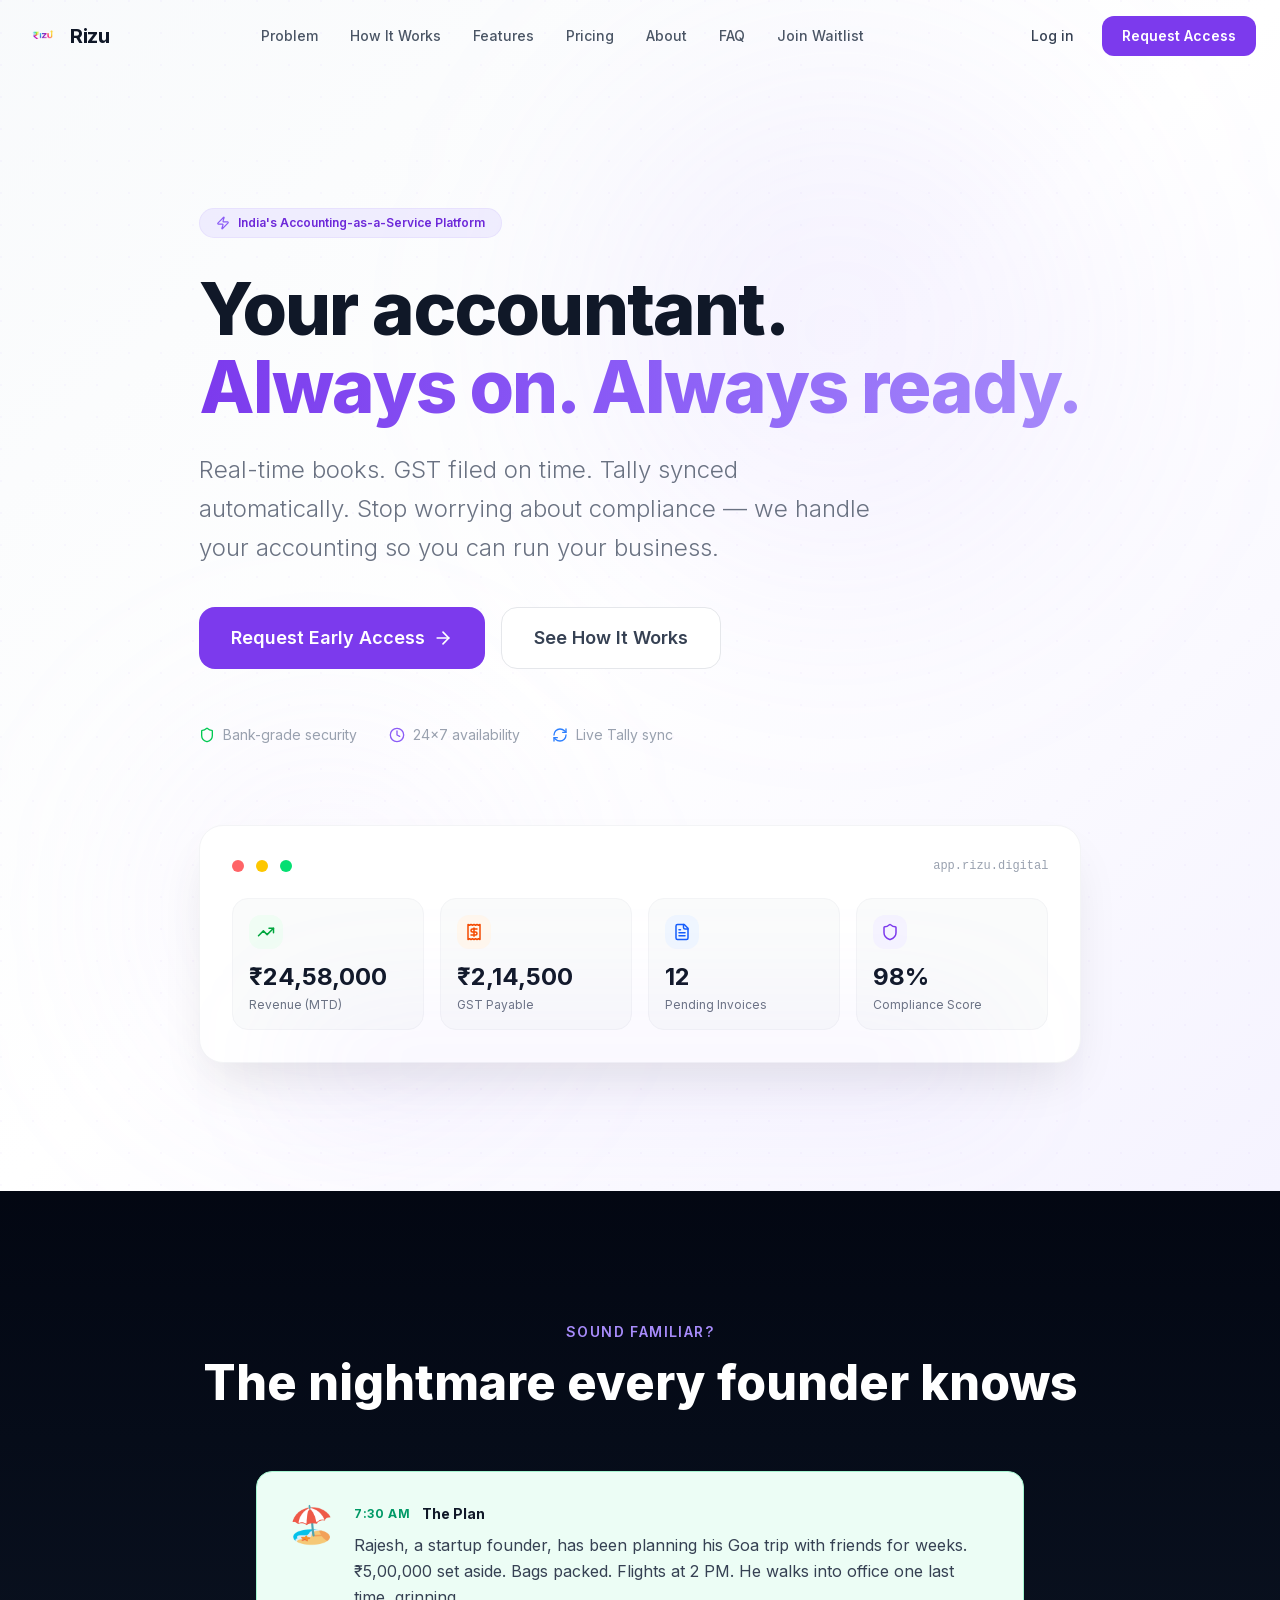
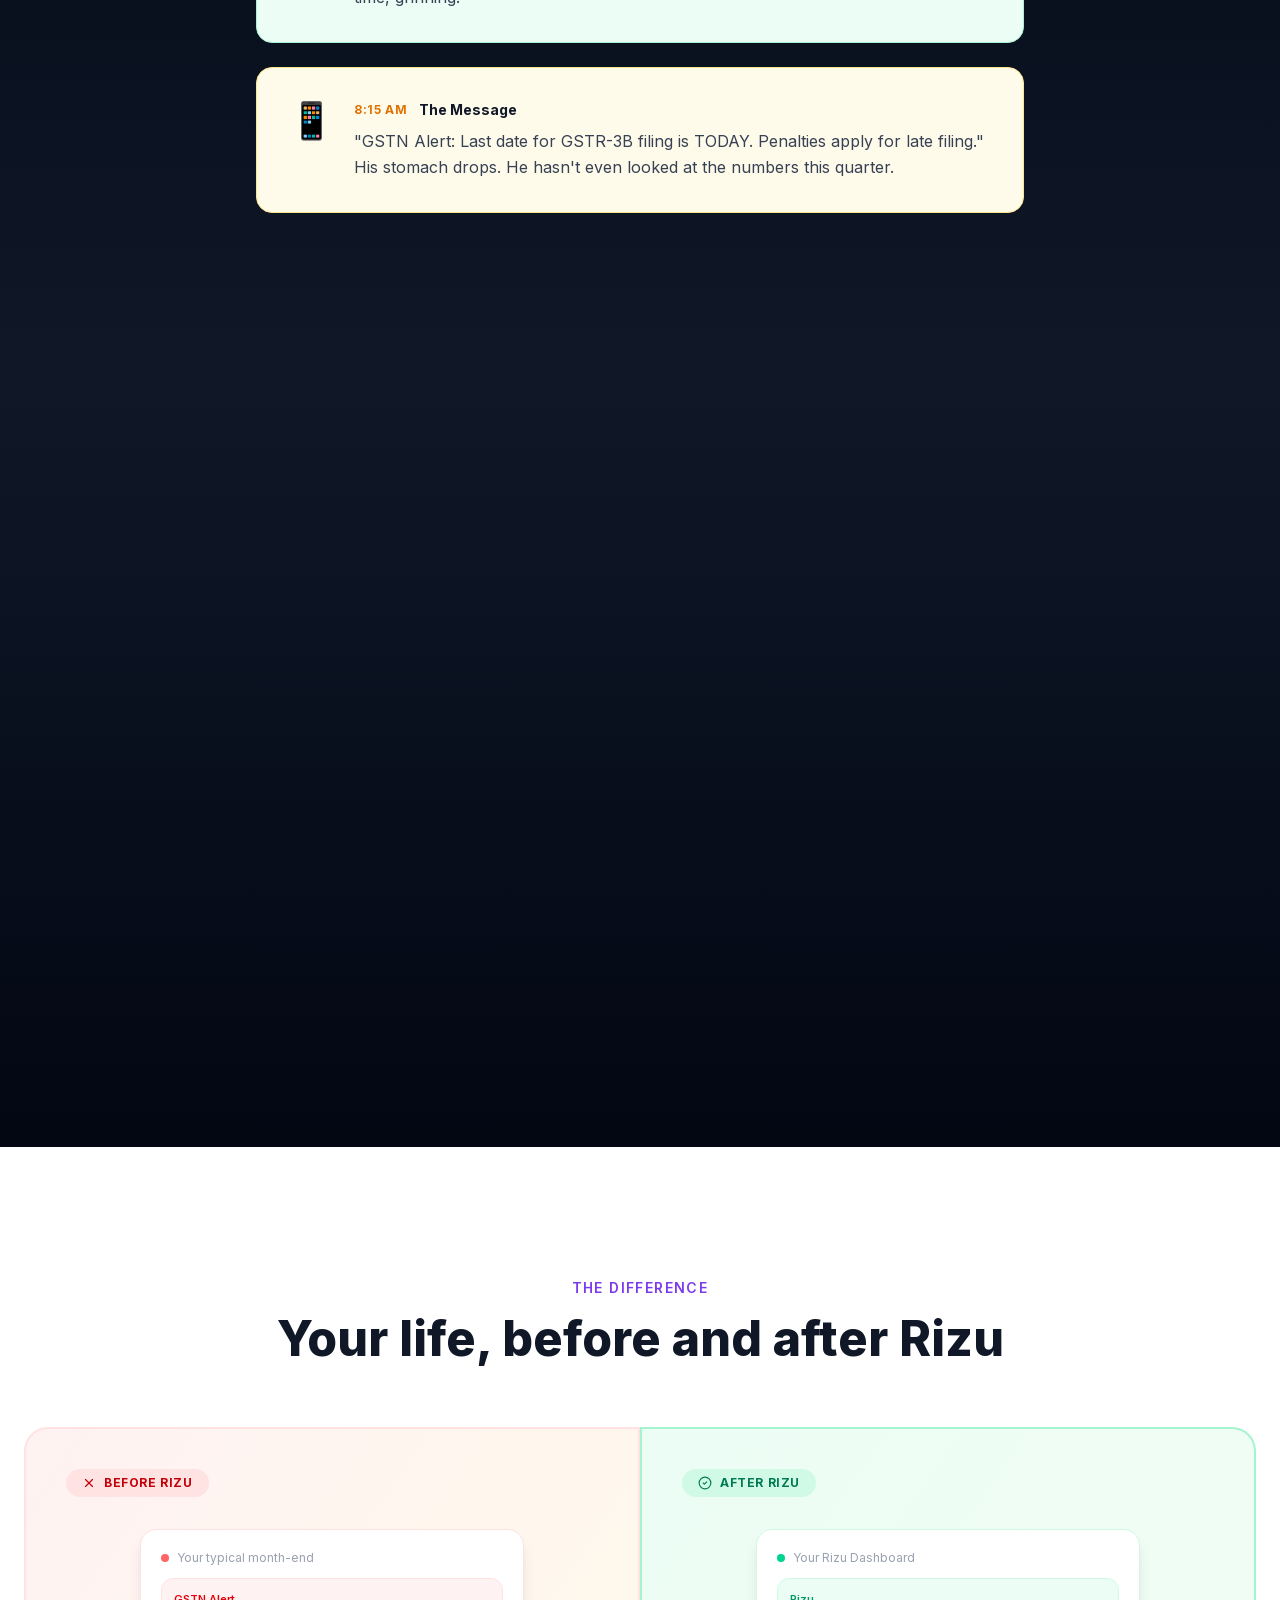
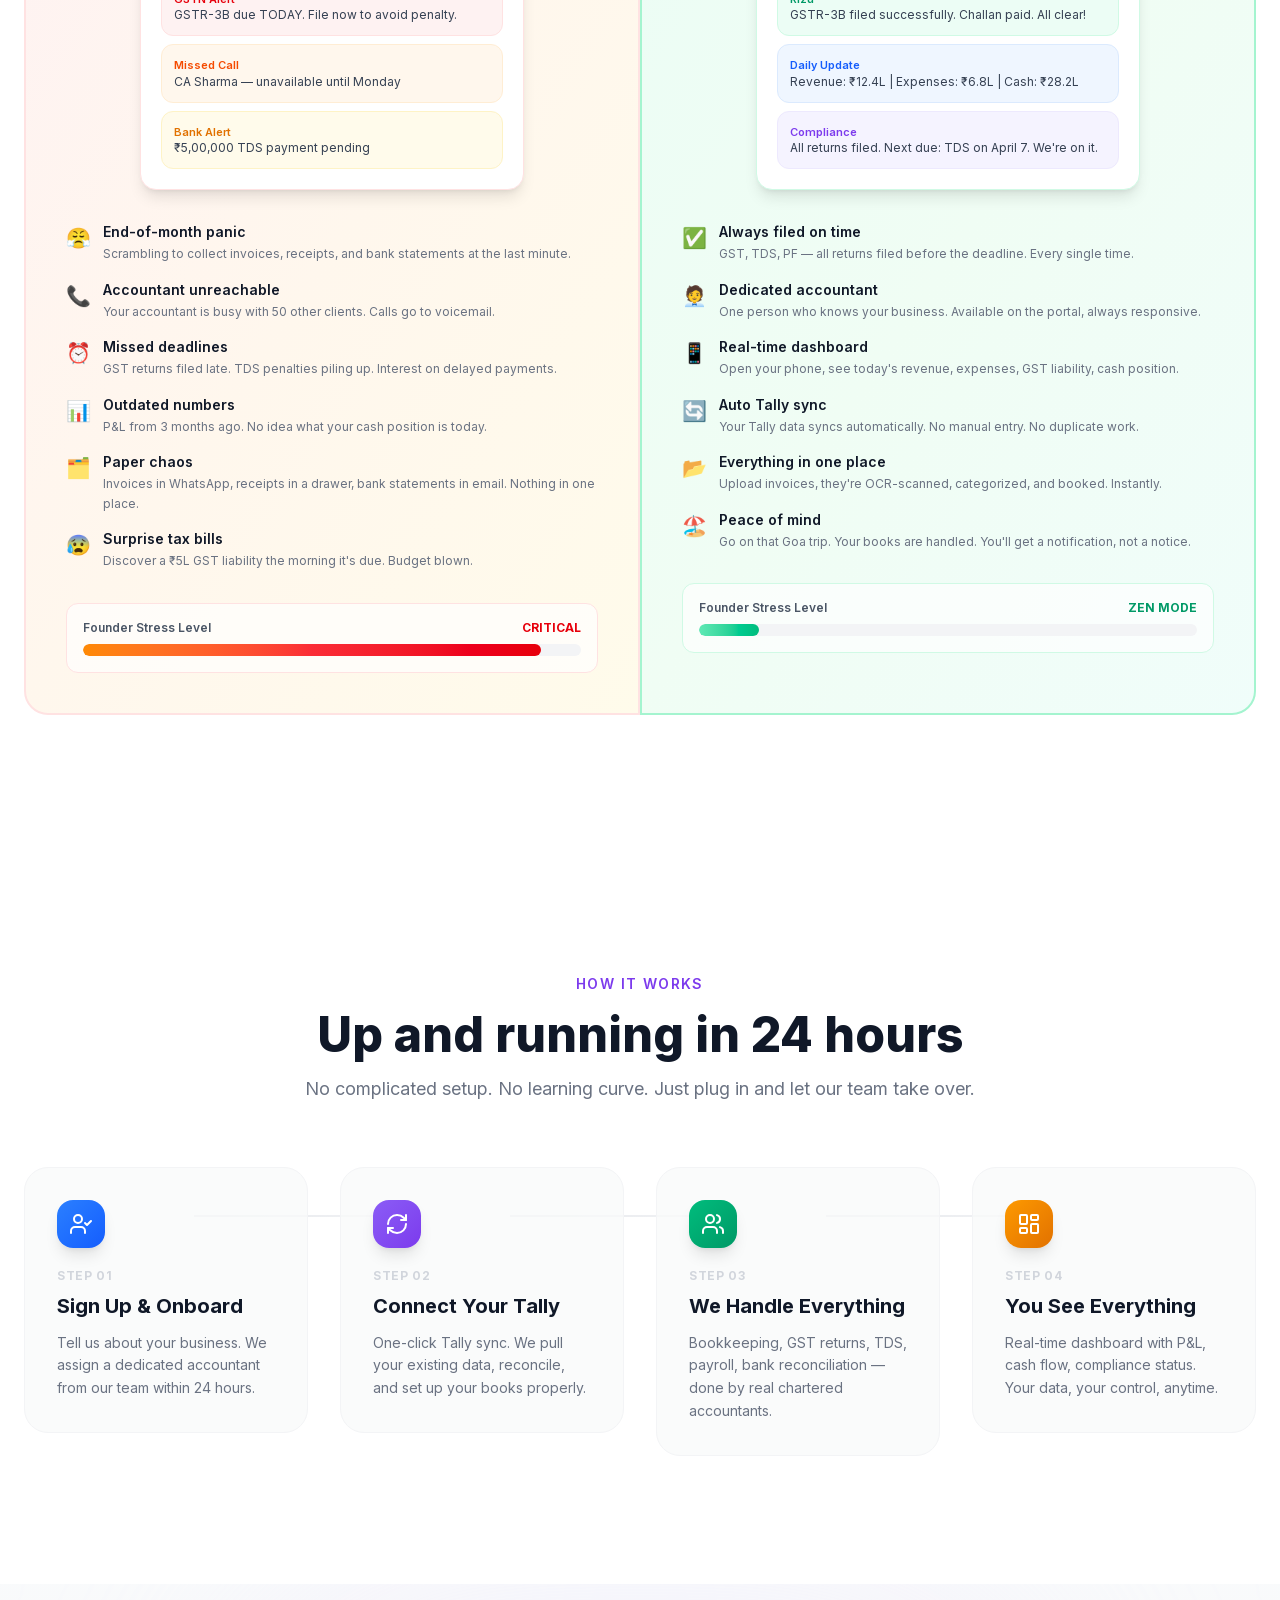
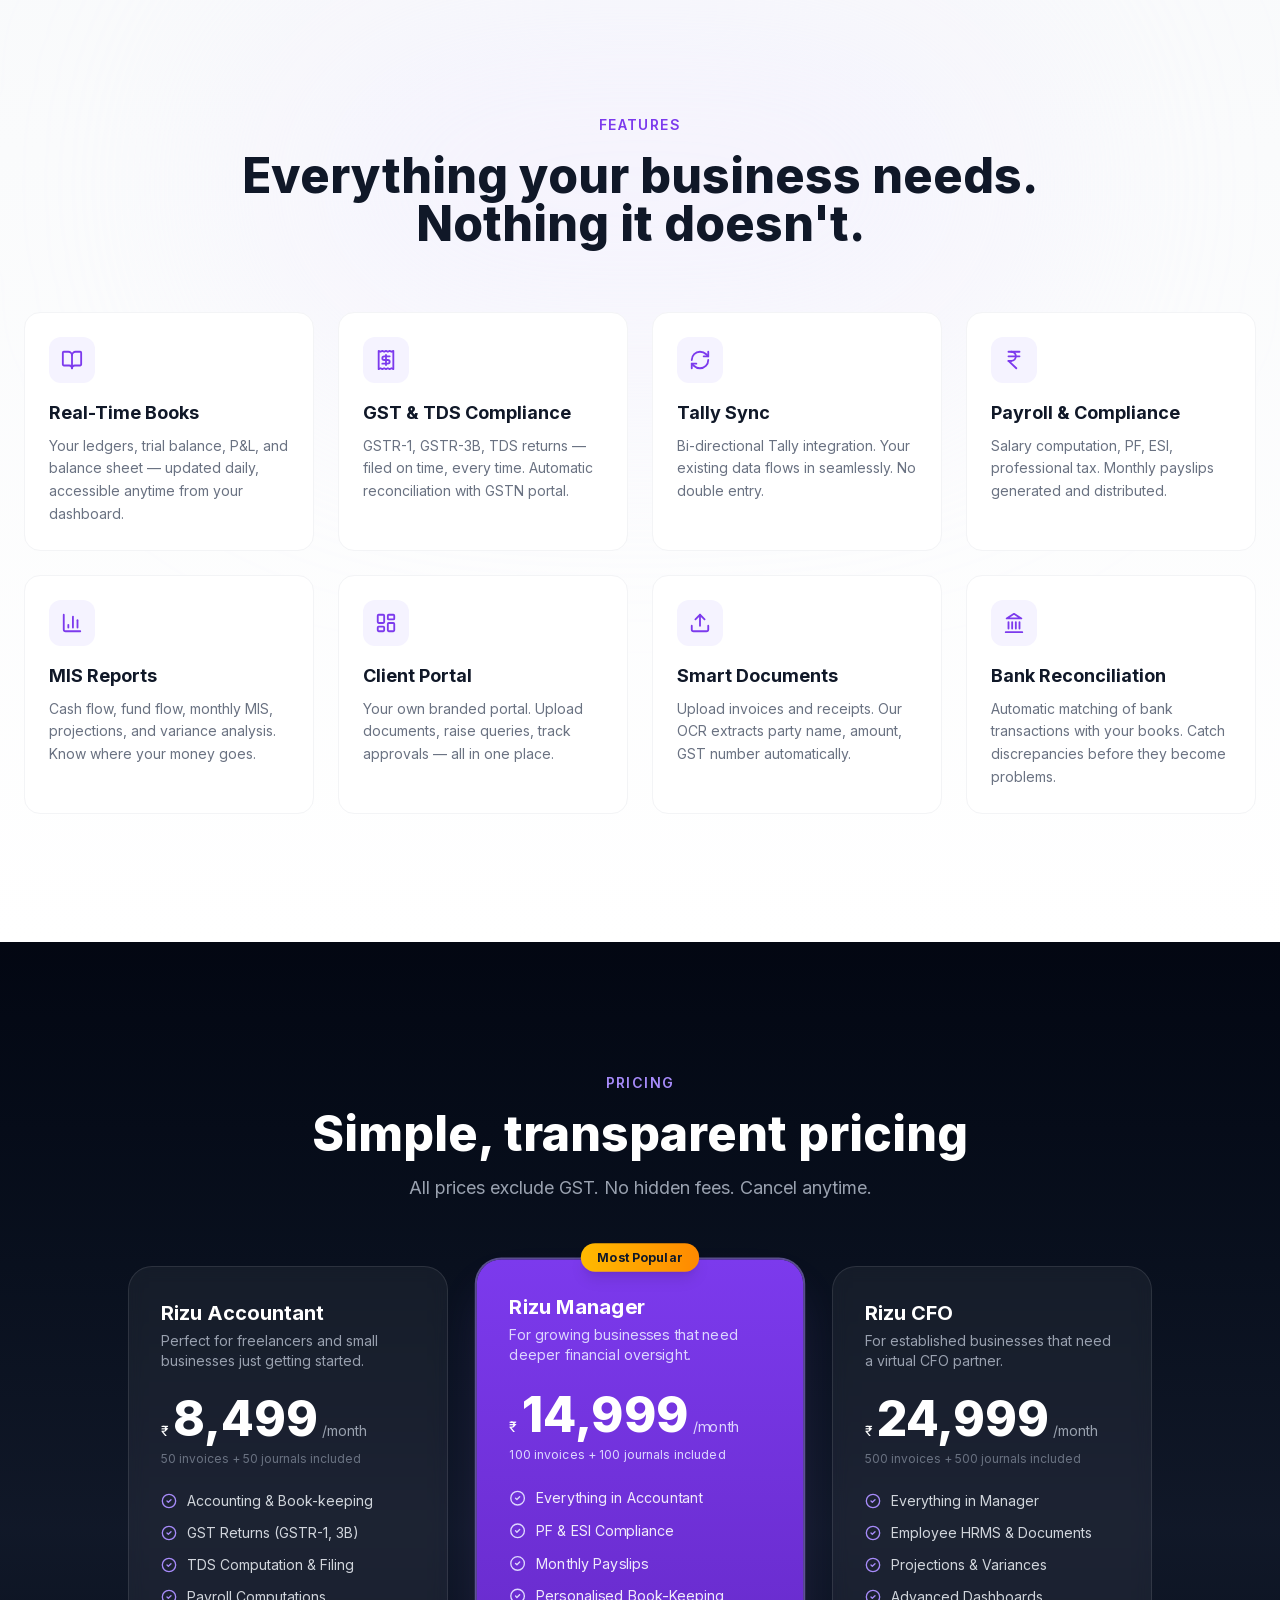
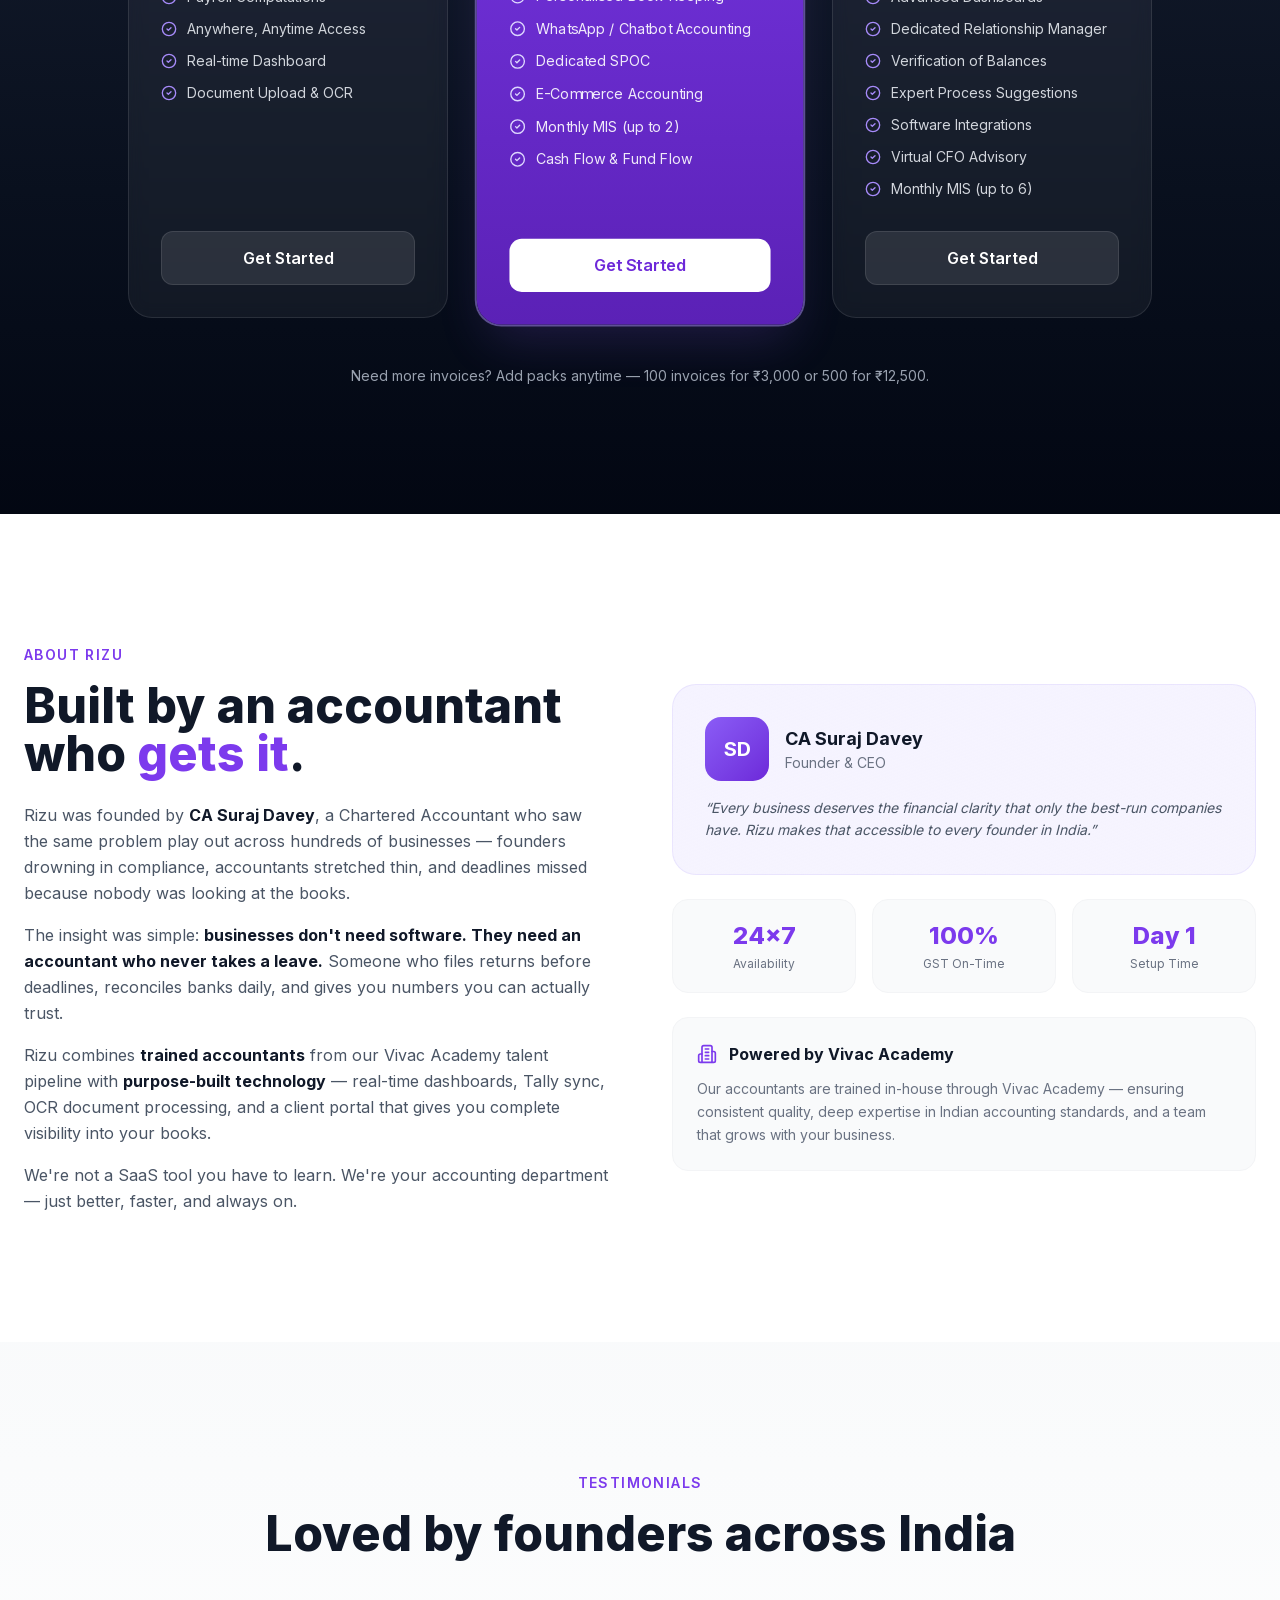
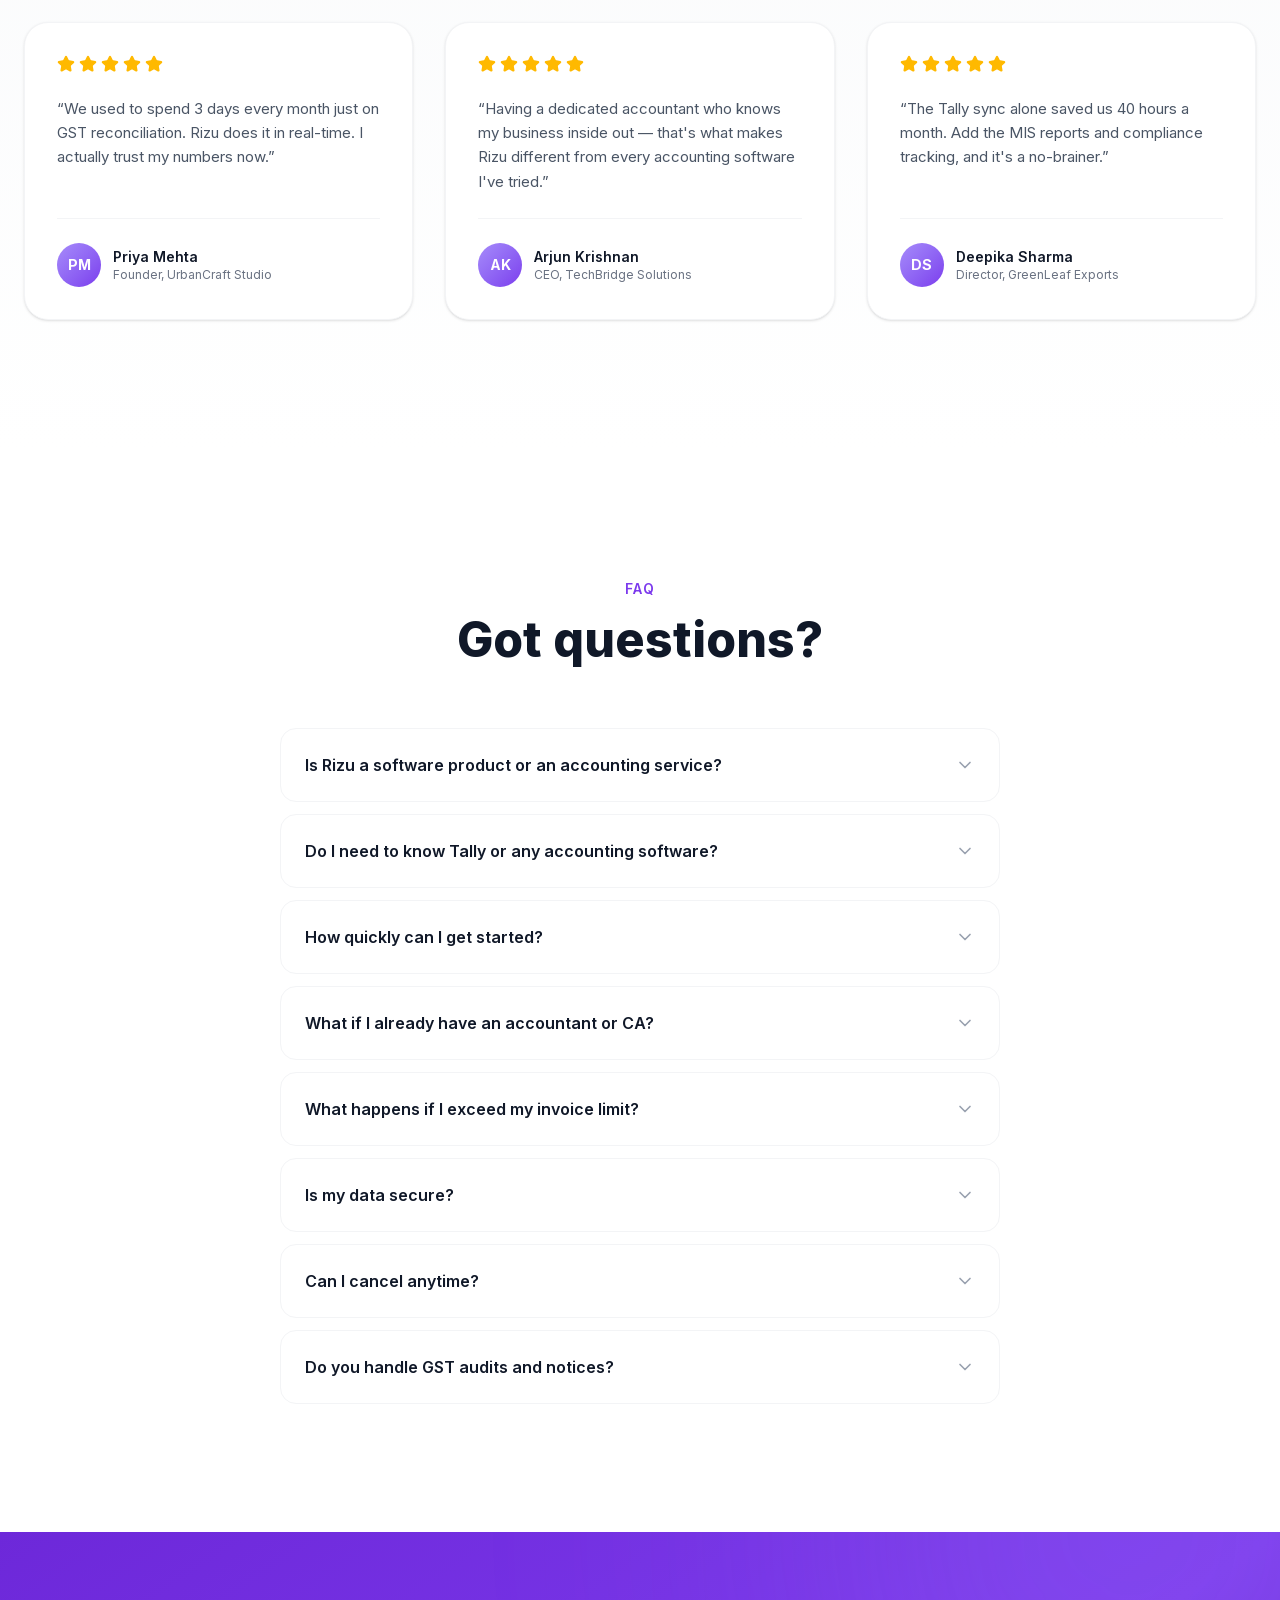
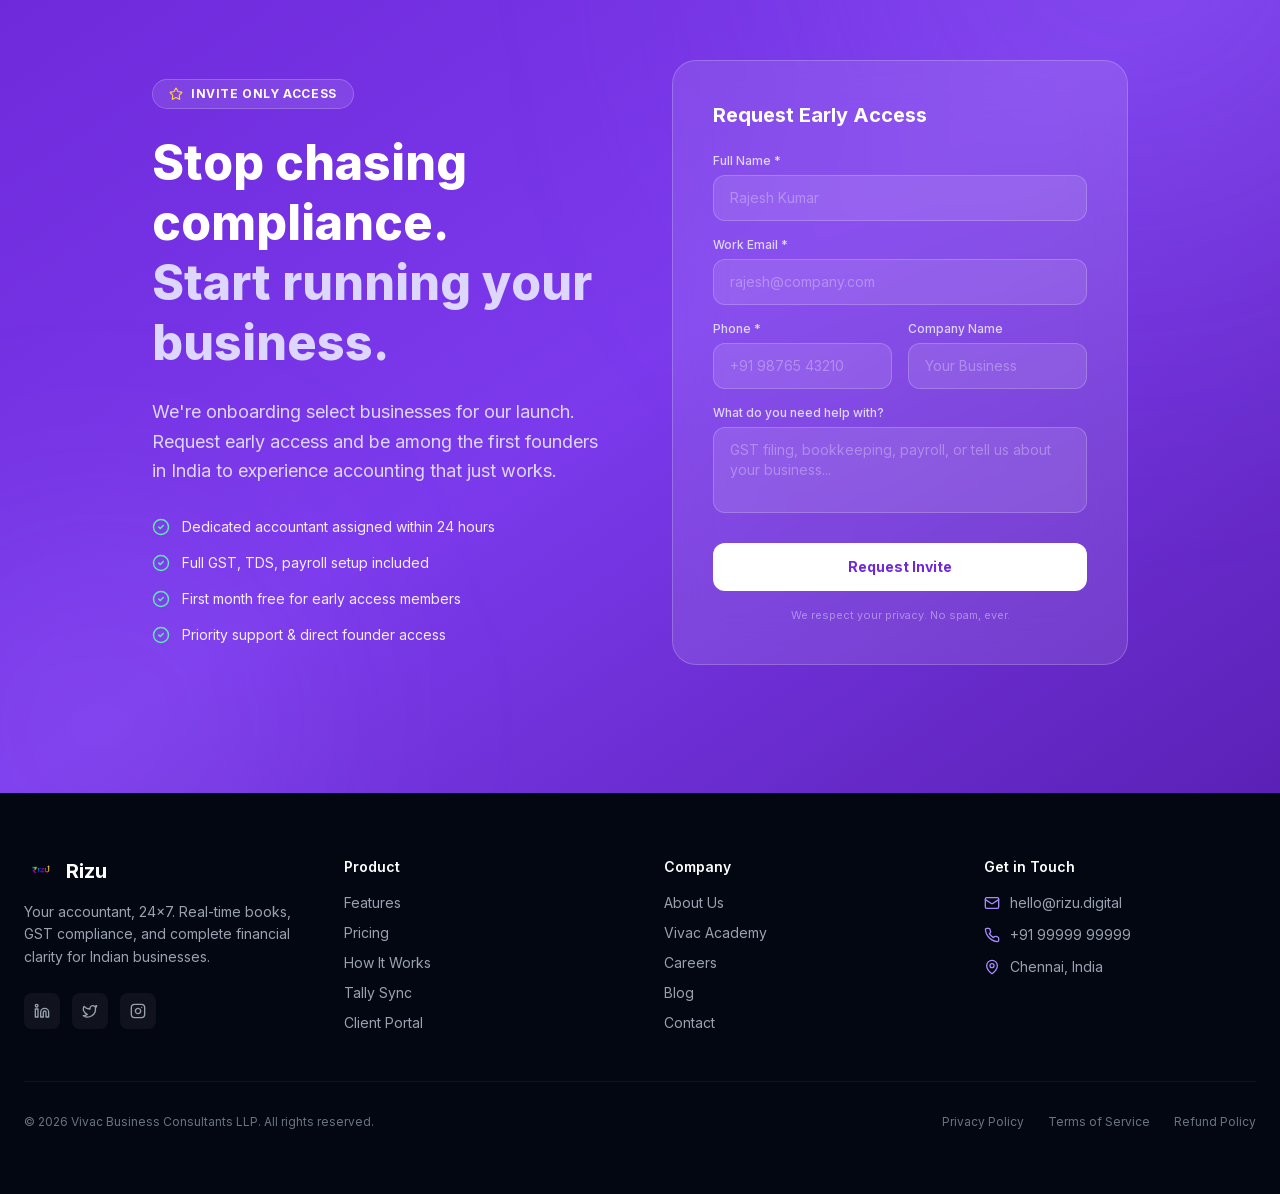
==== index.html @ e985b7dc "Rizu landing page" ====
<!DOCTYPE html><!--RBAHmVTFspRds5hx456K4--><html lang="en"><head><meta charSet="utf-8"/><meta name="viewport" content="width=device-width, initial-scale=1"/><link rel="stylesheet" href="/_next/static/css/f663a90582f4c10d.css" data-precedence="next"/><link rel="preload" as="script" fetchPriority="low" href="/_next/static/chunks/webpack-9ca368b0e7a36aa6.js"/><script src="/_next/static/chunks/8e6518bb-c26e82767f1faf66.js" async=""></script><script src="/_next/static/chunks/743-7e81a1cf79ec4482.js" async=""></script><script src="/_next/static/chunks/main-app-81c515fb38a3aa00.js" async=""></script><script src="/_next/static/chunks/789-8793a3012aaea568.js" async=""></script><script src="/_next/static/chunks/app/page-2ce7f0fb60306dca.js" async=""></script><title>Rizu — Your Accountant, 24×7</title><meta name="description" content="Outsourced accounting for Indian businesses. Real-time books, GST/TDS compliance, Tally sync, payroll — all handled by real chartered accountants."/><meta property="og:title" content="Rizu — Your Accountant, 24×7"/><meta property="og:description" content="Outsourced accounting for Indian businesses. Real-time books, GST/TDS compliance, Tally sync, payroll."/><meta property="og:url" content="https://rizu.digital"/><meta property="og:site_name" content="Rizu"/><meta property="og:type" content="website"/><meta name="twitter:card" content="summary"/><meta name="twitter:title" content="Rizu — Your Accountant, 24×7"/><meta name="twitter:description" content="Outsourced accounting for Indian businesses. Real-time books, GST/TDS compliance, Tally sync, payroll."/><link rel="icon" href="/icon.svg"/><script src="/_next/static/chunks/polyfills-42372ed130431b0a.js" noModule=""></script></head><body class="__variable_f367f3 __variable_ed3508 __className_f367f3 antialiased"><div hidden=""><!--$--><!--/$--></div><main class="overflow-x-hidden"><nav class="fixed top-0 left-0 right-0 z-50 transition-all duration-300 bg-transparent"><div class="mx-auto max-w-7xl px-6 py-4 flex items-center justify-between"><a href="#" class="flex items-center gap-2.5"><img alt="Rizu" loading="lazy" width="36" height="36" decoding="async" data-nimg="1" class="rounded-lg" style="color:transparent" src="/logo.png"/><span class="font-[var(--font-outfit)] text-xl font-bold tracking-tight text-gray-900">Rizu</span></a><div class="hidden lg:flex items-center gap-8"><a href="#problem" class="text-sm font-medium text-gray-600 hover:text-rizu-700 transition-colors">Problem</a><a href="#how" class="text-sm font-medium text-gray-600 hover:text-rizu-700 transition-colors">How It Works</a><a href="#features" class="text-sm font-medium text-gray-600 hover:text-rizu-700 transition-colors">Features</a><a href="#pricing" class="text-sm font-medium text-gray-600 hover:text-rizu-700 transition-colors">Pricing</a><a href="#about" class="text-sm font-medium text-gray-600 hover:text-rizu-700 transition-colors">About</a><a href="#faq" class="text-sm font-medium text-gray-600 hover:text-rizu-700 transition-colors">FAQ</a><a href="#waitlist" class="text-sm font-medium text-gray-600 hover:text-rizu-700 transition-colors">Join Waitlist</a></div><div class="hidden lg:flex items-center gap-3"><a href="https://app.rizu.digital/login" class="text-sm font-medium text-gray-700 hover:text-rizu-700 px-4 py-2 rounded-lg transition-colors">Log in</a><a href="#waitlist" class="text-sm font-semibold text-white bg-rizu-600 hover:bg-rizu-700 px-5 py-2.5 rounded-xl transition-all hover:shadow-lg hover:shadow-rizu-500/25">Request Access</a></div><button class="lg:hidden p-2 text-gray-700"><svg xmlns="http://www.w3.org/2000/svg" width="24" height="24" viewBox="0 0 24 24" fill="none" stroke="currentColor" stroke-width="2" stroke-linecap="round" stroke-linejoin="round" class="lucide lucide-menu"><line x1="4" x2="20" y1="12" y2="12"></line><line x1="4" x2="20" y1="6" y2="6"></line><line x1="4" x2="20" y1="18" y2="18"></line></svg></button></div></nav><section class="relative min-h-screen flex items-center overflow-hidden pt-20"><div class="absolute inset-0 bg-gradient-to-br from-slate-50 via-white to-rizu-50"></div><div class="absolute inset-0 opacity-[0.03]" style="background-image:radial-gradient(circle at 1px 1px, #7c3aed 1px, transparent 0);background-size:32px 32px"></div><div class="absolute top-20 right-[15%] w-[500px] h-[500px] bg-rizu-400/10 rounded-full blur-[120px]"></div><div class="absolute bottom-20 left-[10%] w-[400px] h-[400px] bg-rizu-300/8 rounded-full blur-[100px]"></div><div class="relative mx-auto max-w-7xl px-6 py-24 lg:py-32"><div class="max-w-4xl"><div class="" style="opacity:0;transform:translateY(40px);transition:opacity 0.7s ease 0s, transform 0.7s ease 0s"><div class="inline-flex items-center gap-2 bg-rizu-100/80 text-rizu-700 text-xs font-semibold px-4 py-1.5 rounded-full mb-8 border border-rizu-200/50"><svg xmlns="http://www.w3.org/2000/svg" width="14" height="14" viewBox="0 0 24 24" fill="none" stroke="currentColor" stroke-width="2" stroke-linecap="round" stroke-linejoin="round" class="lucide lucide-zap text-rizu-500"><path d="M4 14a1 1 0 0 1-.78-1.63l9.9-10.2a.5.5 0 0 1 .86.46l-1.92 6.02A1 1 0 0 0 13 10h7a1 1 0 0 1 .78 1.63l-9.9 10.2a.5.5 0 0 1-.86-.46l1.92-6.02A1 1 0 0 0 11 14z"></path></svg>India&#x27;s Accounting-as-a-Service Platform</div></div><div class="" style="opacity:0;transform:translateY(40px);transition:opacity 0.7s ease 0.1s, transform 0.7s ease 0.1s"><h1 class="font-[var(--font-outfit)] text-5xl sm:text-6xl lg:text-7xl font-extrabold leading-[1.08] tracking-tight text-gray-900 mb-6">Your accountant.<br/><span class="bg-gradient-to-r from-rizu-600 via-rizu-500 to-rizu-400 bg-clip-text text-transparent">Always on. Always ready.</span></h1></div><div class="" style="opacity:0;transform:translateY(40px);transition:opacity 0.7s ease 0.2s, transform 0.7s ease 0.2s"><p class="text-xl lg:text-2xl text-gray-500 max-w-2xl leading-relaxed mb-10 font-light">Real-time books. GST filed on time. Tally synced automatically. Stop worrying about compliance — we handle your accounting so you can run your business.</p></div><div class="" style="opacity:0;transform:translateY(40px);transition:opacity 0.7s ease 0.3s, transform 0.7s ease 0.3s"><div class="flex flex-wrap gap-4"><a href="#waitlist" class="group inline-flex items-center gap-2 bg-rizu-600 hover:bg-rizu-700 text-white font-semibold px-8 py-4 rounded-2xl text-lg transition-all hover:shadow-2xl hover:shadow-rizu-500/30 hover:-translate-y-0.5">Request Early Access<svg xmlns="http://www.w3.org/2000/svg" width="20" height="20" viewBox="0 0 24 24" fill="none" stroke="currentColor" stroke-width="2" stroke-linecap="round" stroke-linejoin="round" class="lucide lucide-arrow-right transition-transform group-hover:translate-x-1"><path d="M5 12h14"></path><path d="m12 5 7 7-7 7"></path></svg></a><a href="#how" class="inline-flex items-center gap-2 bg-white hover:bg-gray-50 text-gray-700 font-semibold px-8 py-4 rounded-2xl text-lg border border-gray-200 transition-all hover:shadow-lg">See How It Works</a></div></div><div class="" style="opacity:0;transform:translateY(40px);transition:opacity 0.7s ease 0.4s, transform 0.7s ease 0.4s"><div class="flex flex-wrap items-center gap-8 mt-14 text-sm text-gray-400"><div class="flex items-center gap-2"><svg xmlns="http://www.w3.org/2000/svg" width="16" height="16" viewBox="0 0 24 24" fill="none" stroke="currentColor" stroke-width="2" stroke-linecap="round" stroke-linejoin="round" class="lucide lucide-shield text-green-500"><path d="M20 13c0 5-3.5 7.5-7.66 8.95a1 1 0 0 1-.67-.01C7.5 20.5 4 18 4 13V6a1 1 0 0 1 1-1c2 0 4.5-1.2 6.24-2.72a1.17 1.17 0 0 1 1.52 0C14.51 3.81 17 5 19 5a1 1 0 0 1 1 1z"></path></svg><span>Bank-grade security</span></div><div class="flex items-center gap-2"><svg xmlns="http://www.w3.org/2000/svg" width="16" height="16" viewBox="0 0 24 24" fill="none" stroke="currentColor" stroke-width="2" stroke-linecap="round" stroke-linejoin="round" class="lucide lucide-clock text-rizu-500"><circle cx="12" cy="12" r="10"></circle><polyline points="12 6 12 12 16 14"></polyline></svg><span>24×7 availability</span></div><div class="flex items-center gap-2"><svg xmlns="http://www.w3.org/2000/svg" width="16" height="16" viewBox="0 0 24 24" fill="none" stroke="currentColor" stroke-width="2" stroke-linecap="round" stroke-linejoin="round" class="lucide lucide-refresh-cw text-blue-500"><path d="M3 12a9 9 0 0 1 9-9 9.75 9.75 0 0 1 6.74 2.74L21 8"></path><path d="M21 3v5h-5"></path><path d="M21 12a9 9 0 0 1-9 9 9.75 9.75 0 0 1-6.74-2.74L3 16"></path><path d="M8 16H3v5"></path></svg><span>Live Tally sync</span></div></div></div></div><div class="" style="opacity:0;transform:translateY(40px);transition:opacity 0.7s ease 0.5s, transform 0.7s ease 0.5s"><div class="mt-16 lg:mt-20 relative"><div class="bg-white rounded-3xl shadow-2xl shadow-black/10 border border-gray-100 p-6 lg:p-8 max-w-5xl mx-auto"><div class="flex items-center justify-between mb-6"><div class="flex items-center gap-3"><div class="w-3 h-3 rounded-full bg-red-400"></div><div class="w-3 h-3 rounded-full bg-yellow-400"></div><div class="w-3 h-3 rounded-full bg-green-400"></div></div><div class="text-xs text-gray-400 font-mono">app.rizu.digital</div></div><div class="grid grid-cols-2 lg:grid-cols-4 gap-4"><div class="bg-gray-50/80 rounded-2xl p-4 border border-gray-100"><div class="inline-flex p-2 rounded-xl mb-3 text-green-600 bg-green-50"><svg xmlns="http://www.w3.org/2000/svg" width="18" height="18" viewBox="0 0 24 24" fill="none" stroke="currentColor" stroke-width="2" stroke-linecap="round" stroke-linejoin="round" class="lucide lucide-trending-up"><polyline points="22 7 13.5 15.5 8.5 10.5 2 17"></polyline><polyline points="16 7 22 7 22 13"></polyline></svg></div><div class="text-xl lg:text-2xl font-bold text-gray-900 font-[var(--font-outfit)]">₹24,58,000</div><div class="text-xs text-gray-500 mt-1">Revenue (MTD)</div></div><div class="bg-gray-50/80 rounded-2xl p-4 border border-gray-100"><div class="inline-flex p-2 rounded-xl mb-3 text-orange-600 bg-orange-50"><svg xmlns="http://www.w3.org/2000/svg" width="18" height="18" viewBox="0 0 24 24" fill="none" stroke="currentColor" stroke-width="2" stroke-linecap="round" stroke-linejoin="round" class="lucide lucide-receipt"><path d="M4 2v20l2-1 2 1 2-1 2 1 2-1 2 1 2-1 2 1V2l-2 1-2-1-2 1-2-1-2 1-2-1-2 1Z"></path><path d="M16 8h-6a2 2 0 1 0 0 4h4a2 2 0 1 1 0 4H8"></path><path d="M12 17.5v-11"></path></svg></div><div class="text-xl lg:text-2xl font-bold text-gray-900 font-[var(--font-outfit)]">₹2,14,500</div><div class="text-xs text-gray-500 mt-1">GST Payable</div></div><div class="bg-gray-50/80 rounded-2xl p-4 border border-gray-100"><div class="inline-flex p-2 rounded-xl mb-3 text-blue-600 bg-blue-50"><svg xmlns="http://www.w3.org/2000/svg" width="18" height="18" viewBox="0 0 24 24" fill="none" stroke="currentColor" stroke-width="2" stroke-linecap="round" stroke-linejoin="round" class="lucide lucide-file-text"><path d="M15 2H6a2 2 0 0 0-2 2v16a2 2 0 0 0 2 2h12a2 2 0 0 0 2-2V7Z"></path><path d="M14 2v4a2 2 0 0 0 2 2h4"></path><path d="M10 9H8"></path><path d="M16 13H8"></path><path d="M16 17H8"></path></svg></div><div class="text-xl lg:text-2xl font-bold text-gray-900 font-[var(--font-outfit)]">12</div><div class="text-xs text-gray-500 mt-1">Pending Invoices</div></div><div class="bg-gray-50/80 rounded-2xl p-4 border border-gray-100"><div class="inline-flex p-2 rounded-xl mb-3 text-rizu-600 bg-rizu-50"><svg xmlns="http://www.w3.org/2000/svg" width="18" height="18" viewBox="0 0 24 24" fill="none" stroke="currentColor" stroke-width="2" stroke-linecap="round" stroke-linejoin="round" class="lucide lucide-shield"><path d="M20 13c0 5-3.5 7.5-7.66 8.95a1 1 0 0 1-.67-.01C7.5 20.5 4 18 4 13V6a1 1 0 0 1 1-1c2 0 4.5-1.2 6.24-2.72a1.17 1.17 0 0 1 1.52 0C14.51 3.81 17 5 19 5a1 1 0 0 1 1 1z"></path></svg></div><div class="text-xl lg:text-2xl font-bold text-gray-900 font-[var(--font-outfit)]">98%</div><div class="text-xs text-gray-500 mt-1">Compliance Score</div></div></div></div><div class="absolute -bottom-10 left-1/2 -translate-x-1/2 w-[80%] h-20 bg-rizu-400/10 blur-[60px] rounded-full"></div></div></div></div></section><section id="problem" class="relative py-24 lg:py-32 overflow-hidden"><div class="absolute inset-0 bg-gradient-to-b from-gray-950 via-gray-900 to-gray-950"></div><div class="absolute inset-0 opacity-[0.04]" style="background-image:radial-gradient(circle at 1px 1px, #fff 0.5px, transparent 0);background-size:24px 24px"></div><div class="relative mx-auto max-w-7xl px-6"><div class="" style="opacity:0;transform:translateY(40px);transition:opacity 0.7s ease 0s, transform 0.7s ease 0s"><div class="text-center mb-16"><span class="text-rizu-400 text-sm font-semibold uppercase tracking-widest">Sound Familiar?</span><h2 class="font-[var(--font-outfit)] text-4xl lg:text-5xl font-extrabold text-white mt-4">The nightmare every founder knows</h2></div></div><div class="max-w-3xl mx-auto space-y-6"><div class="" style="opacity:0;transform:translateY(40px);transition:opacity 0.7s ease 0s, transform 0.7s ease 0s"><div class="relative rounded-2xl border p-6 lg:p-8 bg-emerald-50 border-emerald-200 transition-all"><div class="flex items-start gap-5"><div class="text-4xl shrink-0">🏖️</div><div><div class="flex items-center gap-3 mb-2"><span class="text-xs font-bold uppercase tracking-wider text-emerald-600">7:30 AM</span><span class="text-sm font-bold text-gray-900">The Plan</span></div><p class="text-gray-700 leading-relaxed">Rajesh, a startup founder, has been planning his Goa trip with friends for weeks. ₹5,00,000 set aside. Bags packed. Flights at 2 PM. He walks into office one last time, grinning.</p></div></div></div></div><div class="" style="opacity:0;transform:translateY(40px);transition:opacity 0.7s ease 0.12s, transform 0.7s ease 0.12s"><div class="relative rounded-2xl border p-6 lg:p-8 bg-amber-50 border-amber-200 transition-all"><div class="flex items-start gap-5"><div class="text-4xl shrink-0">📱</div><div><div class="flex items-center gap-3 mb-2"><span class="text-xs font-bold uppercase tracking-wider text-amber-600">8:15 AM</span><span class="text-sm font-bold text-gray-900">The Message</span></div><p class="text-gray-700 leading-relaxed">&quot;GSTN Alert: Last date for GSTR-3B filing is TODAY. Penalties apply for late filing.&quot; His stomach drops. He hasn&#x27;t even looked at the numbers this quarter.</p></div></div></div></div><div class="" style="opacity:0;transform:translateY(40px);transition:opacity 0.7s ease 0.24s, transform 0.7s ease 0.24s"><div class="relative rounded-2xl border p-6 lg:p-8 bg-orange-50 border-orange-200 transition-all"><div class="flex items-start gap-5"><div class="text-4xl shrink-0">📞</div><div><div class="flex items-center gap-3 mb-2"><span class="text-xs font-bold uppercase tracking-wider text-orange-600">8:30 AM</span><span class="text-sm font-bold text-gray-900">The Panic</span></div><p class="text-gray-700 leading-relaxed">He calls his accountant — on leave. Calls the auditor — stuck in a hearing. The CA firm says &quot;we&#x27;ll look at it Monday.&quot; Monday is too late.</p></div></div></div></div><div class="" style="opacity:0;transform:translateY(40px);transition:opacity 0.7s ease 0.36s, transform 0.7s ease 0.36s"><div class="relative rounded-2xl border p-6 lg:p-8 bg-red-50 border-red-200 transition-all"><div class="flex items-start gap-5"><div class="text-4xl shrink-0">😱</div><div><div class="flex items-center gap-3 mb-2"><span class="text-xs font-bold uppercase tracking-wider text-red-600">9:45 AM</span><span class="text-sm font-bold text-gray-900">The Shock</span></div><p class="text-gray-700 leading-relaxed">He somehow opens Tally on his own. Scrolls through incomprehensible ledgers. Finally finds it: ₹5,00,000 GST payable. That was his trip budget. Goa is cancelled.</p></div></div></div></div></div><div class="" style="opacity:0;transform:translateY(40px);transition:opacity 0.7s ease 0.6s, transform 0.7s ease 0.6s"><div class="max-w-3xl mx-auto mt-12"><div class="relative rounded-3xl bg-gradient-to-br from-rizu-600 to-rizu-800 p-8 lg:p-12 text-white overflow-hidden"><div class="absolute top-0 right-0 w-64 h-64 bg-white/5 rounded-full -translate-y-1/2 translate-x-1/2 blur-2xl"></div><div class="relative"><div class="text-3xl mb-4">✨</div><h3 class="font-[var(--font-outfit)] text-2xl lg:text-3xl font-bold mb-4">Now imagine this with Rizu.</h3><div class="space-y-3 text-rizu-100 leading-relaxed"><p>Rajesh opens his Rizu dashboard on his phone. GST liability? <strong class="text-white">₹2,10,000</strong> — already computed, already reconciled. His accountant at Rizu filed the return <strong class="text-white">three days ago</strong>.</p><p>He gets a notification: <em>“GSTR-3B filed successfully. Challan paid. Have a great trip! 🏖️”</em></p><p class="text-white font-semibold text-lg pt-2">Rajesh makes his flight. With ₹2,90,000 still in his pocket.</p></div><a href="#waitlist" class="inline-flex items-center gap-2 bg-white text-rizu-700 font-bold px-6 py-3 rounded-xl mt-8 hover:shadow-xl transition-all hover:-translate-y-0.5">Never miss a deadline again<svg xmlns="http://www.w3.org/2000/svg" width="18" height="18" viewBox="0 0 24 24" fill="none" stroke="currentColor" stroke-width="2" stroke-linecap="round" stroke-linejoin="round" class="lucide lucide-arrow-right"><path d="M5 12h14"></path><path d="m12 5 7 7-7 7"></path></svg></a></div></div></div></div></div></section><section class="py-24 lg:py-32 bg-white relative overflow-hidden"><div class="mx-auto max-w-7xl px-6"><div class="" style="opacity:0;transform:translateY(40px);transition:opacity 0.7s ease 0s, transform 0.7s ease 0s"><div class="text-center mb-16"><span class="text-rizu-600 text-sm font-semibold uppercase tracking-widest">The Difference</span><h2 class="font-[var(--font-outfit)] text-4xl lg:text-5xl font-extrabold text-gray-900 mt-4">Your life, before and after Rizu</h2></div></div><div class="grid lg:grid-cols-2 gap-8 lg:gap-0"><div class="" style="opacity:0;transform:translateY(40px);transition:opacity 0.7s ease 0.1s, transform 0.7s ease 0.1s"><div class="relative rounded-3xl lg:rounded-r-none bg-gradient-to-br from-red-50 via-orange-50 to-amber-50 border-2 border-red-100 p-8 lg:p-10 h-full"><div class="inline-flex items-center gap-2 bg-red-100 text-red-700 text-xs font-bold px-4 py-1.5 rounded-full mb-8 uppercase tracking-wider"><svg xmlns="http://www.w3.org/2000/svg" width="14" height="14" viewBox="0 0 24 24" fill="none" stroke="currentColor" stroke-width="2" stroke-linecap="round" stroke-linejoin="round" class="lucide lucide-x"><path d="M18 6 6 18"></path><path d="m6 6 12 12"></path></svg>Before Rizu</div><div class="bg-white rounded-2xl shadow-lg border border-red-100 p-5 mb-8 max-w-sm mx-auto"><div class="flex items-center gap-2 mb-3 text-xs text-gray-400"><div class="w-2 h-2 rounded-full bg-red-400"></div>Your typical month-end</div><div class="space-y-2"><div class="bg-red-50 rounded-xl p-3 border border-red-100"><div class="text-[11px] text-red-600 font-semibold">GSTN Alert</div><div class="text-xs text-gray-700">GSTR-3B due TODAY. File now to avoid penalty.</div></div><div class="bg-orange-50 rounded-xl p-3 border border-orange-100"><div class="text-[11px] text-orange-600 font-semibold">Missed Call</div><div class="text-xs text-gray-700">CA Sharma — unavailable until Monday</div></div><div class="bg-amber-50 rounded-xl p-3 border border-amber-100"><div class="text-[11px] text-amber-600 font-semibold">Bank Alert</div><div class="text-xs text-gray-700">₹5,00,000 TDS payment pending</div></div></div></div><div class="space-y-4"><div class="flex items-start gap-3"><span class="text-xl shrink-0 mt-0.5">😤</span><div><h4 class="font-semibold text-gray-900 text-sm">End-of-month panic</h4><p class="text-gray-500 text-xs leading-relaxed mt-0.5">Scrambling to collect invoices, receipts, and bank statements at the last minute.</p></div></div><div class="flex items-start gap-3"><span class="text-xl shrink-0 mt-0.5">📞</span><div><h4 class="font-semibold text-gray-900 text-sm">Accountant unreachable</h4><p class="text-gray-500 text-xs leading-relaxed mt-0.5">Your accountant is busy with 50 other clients. Calls go to voicemail.</p></div></div><div class="flex items-start gap-3"><span class="text-xl shrink-0 mt-0.5">⏰</span><div><h4 class="font-semibold text-gray-900 text-sm">Missed deadlines</h4><p class="text-gray-500 text-xs leading-relaxed mt-0.5">GST returns filed late. TDS penalties piling up. Interest on delayed payments.</p></div></div><div class="flex items-start gap-3"><span class="text-xl shrink-0 mt-0.5">📊</span><div><h4 class="font-semibold text-gray-900 text-sm">Outdated numbers</h4><p class="text-gray-500 text-xs leading-relaxed mt-0.5">P&amp;L from 3 months ago. No idea what your cash position is today.</p></div></div><div class="flex items-start gap-3"><span class="text-xl shrink-0 mt-0.5">🗂️</span><div><h4 class="font-semibold text-gray-900 text-sm">Paper chaos</h4><p class="text-gray-500 text-xs leading-relaxed mt-0.5">Invoices in WhatsApp, receipts in a drawer, bank statements in email. Nothing in one place.</p></div></div><div class="flex items-start gap-3"><span class="text-xl shrink-0 mt-0.5">😰</span><div><h4 class="font-semibold text-gray-900 text-sm">Surprise tax bills</h4><p class="text-gray-500 text-xs leading-relaxed mt-0.5">Discover a ₹5L GST liability the morning it&#x27;s due. Budget blown.</p></div></div></div><div class="mt-8 bg-white/70 rounded-xl p-4 border border-red-100"><div class="flex items-center justify-between mb-2"><span class="text-xs font-semibold text-gray-600">Founder Stress Level</span><span class="text-xs font-bold text-red-600">CRITICAL</span></div><div class="h-3 bg-gray-100 rounded-full overflow-hidden"><div class="h-full w-[92%] bg-gradient-to-r from-orange-400 via-red-500 to-red-600 rounded-full"></div></div></div></div></div><div class="" style="opacity:0;transform:translateY(40px);transition:opacity 0.7s ease 0.2s, transform 0.7s ease 0.2s"><div class="relative rounded-3xl lg:rounded-l-none bg-gradient-to-br from-emerald-50 via-green-50 to-teal-50 border-2 border-emerald-200 p-8 lg:p-10 h-full"><div class="inline-flex items-center gap-2 bg-emerald-100 text-emerald-700 text-xs font-bold px-4 py-1.5 rounded-full mb-8 uppercase tracking-wider"><svg xmlns="http://www.w3.org/2000/svg" width="14" height="14" viewBox="0 0 24 24" fill="none" stroke="currentColor" stroke-width="2" stroke-linecap="round" stroke-linejoin="round" class="lucide lucide-circle-check"><circle cx="12" cy="12" r="10"></circle><path d="m9 12 2 2 4-4"></path></svg>After Rizu</div><div class="bg-white rounded-2xl shadow-lg border border-emerald-100 p-5 mb-8 max-w-sm mx-auto"><div class="flex items-center gap-2 mb-3 text-xs text-gray-400"><div class="w-2 h-2 rounded-full bg-emerald-400"></div>Your Rizu Dashboard</div><div class="space-y-2"><div class="bg-emerald-50 rounded-xl p-3 border border-emerald-100"><div class="text-[11px] text-emerald-600 font-semibold">Rizu</div><div class="text-xs text-gray-700">GSTR-3B filed successfully. Challan paid. All clear!</div></div><div class="bg-blue-50 rounded-xl p-3 border border-blue-100"><div class="text-[11px] text-blue-600 font-semibold">Daily Update</div><div class="text-xs text-gray-700">Revenue: ₹12.4L | Expenses: ₹6.8L | Cash: ₹28.2L</div></div><div class="bg-rizu-50 rounded-xl p-3 border border-rizu-100"><div class="text-[11px] text-rizu-600 font-semibold">Compliance</div><div class="text-xs text-gray-700">All returns filed. Next due: TDS on April 7. We&#x27;re on it.</div></div></div></div><div class="space-y-4"><div class="flex items-start gap-3"><span class="text-xl shrink-0 mt-0.5">✅</span><div><h4 class="font-semibold text-gray-900 text-sm">Always filed on time</h4><p class="text-gray-500 text-xs leading-relaxed mt-0.5">GST, TDS, PF — all returns filed before the deadline. Every single time.</p></div></div><div class="flex items-start gap-3"><span class="text-xl shrink-0 mt-0.5">🧑‍💼</span><div><h4 class="font-semibold text-gray-900 text-sm">Dedicated accountant</h4><p class="text-gray-500 text-xs leading-relaxed mt-0.5">One person who knows your business. Available on the portal, always responsive.</p></div></div><div class="flex items-start gap-3"><span class="text-xl shrink-0 mt-0.5">📱</span><div><h4 class="font-semibold text-gray-900 text-sm">Real-time dashboard</h4><p class="text-gray-500 text-xs leading-relaxed mt-0.5">Open your phone, see today&#x27;s revenue, expenses, GST liability, cash position.</p></div></div><div class="flex items-start gap-3"><span class="text-xl shrink-0 mt-0.5">🔄</span><div><h4 class="font-semibold text-gray-900 text-sm">Auto Tally sync</h4><p class="text-gray-500 text-xs leading-relaxed mt-0.5">Your Tally data syncs automatically. No manual entry. No duplicate work.</p></div></div><div class="flex items-start gap-3"><span class="text-xl shrink-0 mt-0.5">📂</span><div><h4 class="font-semibold text-gray-900 text-sm">Everything in one place</h4><p class="text-gray-500 text-xs leading-relaxed mt-0.5">Upload invoices, they&#x27;re OCR-scanned, categorized, and booked. Instantly.</p></div></div><div class="flex items-start gap-3"><span class="text-xl shrink-0 mt-0.5">🏖️</span><div><h4 class="font-semibold text-gray-900 text-sm">Peace of mind</h4><p class="text-gray-500 text-xs leading-relaxed mt-0.5">Go on that Goa trip. Your books are handled. You&#x27;ll get a notification, not a notice.</p></div></div></div><div class="mt-8 bg-white/70 rounded-xl p-4 border border-emerald-100"><div class="flex items-center justify-between mb-2"><span class="text-xs font-semibold text-gray-600">Founder Stress Level</span><span class="text-xs font-bold text-emerald-600">ZEN MODE</span></div><div class="h-3 bg-gray-100 rounded-full overflow-hidden"><div class="h-full w-[12%] bg-gradient-to-r from-emerald-300 to-emerald-500 rounded-full"></div></div></div></div></div></div></div></section><section id="how" class="py-24 lg:py-32 bg-white relative"><div class="mx-auto max-w-7xl px-6"><div class="" style="opacity:0;transform:translateY(40px);transition:opacity 0.7s ease 0s, transform 0.7s ease 0s"><div class="text-center mb-16"><span class="text-rizu-600 text-sm font-semibold uppercase tracking-widest">How It Works</span><h2 class="font-[var(--font-outfit)] text-4xl lg:text-5xl font-extrabold text-gray-900 mt-4">Up and running in 24 hours</h2><p class="text-gray-500 text-lg mt-4 max-w-2xl mx-auto">No complicated setup. No learning curve. Just plug in and let our team take over.</p></div></div><div class="grid md:grid-cols-2 lg:grid-cols-4 gap-8"><div class="" style="opacity:0;transform:translateY(40px);transition:opacity 0.7s ease 0s, transform 0.7s ease 0s"><div class="relative group"><div class="hidden lg:block absolute top-12 left-[60%] w-[80%] h-[2px] bg-gradient-to-r from-gray-200 to-gray-100"></div><div class="relative bg-gray-50/80 rounded-3xl p-8 border border-gray-100 hover:border-rizu-200 transition-all hover:shadow-xl hover:shadow-rizu-500/5 hover:-translate-y-1"><div class="inline-flex p-3 rounded-2xl bg-gradient-to-br from-blue-500 to-blue-600 text-white mb-5 shadow-lg"><svg xmlns="http://www.w3.org/2000/svg" width="24" height="24" viewBox="0 0 24 24" fill="none" stroke="currentColor" stroke-width="2" stroke-linecap="round" stroke-linejoin="round" class="lucide lucide-user-check"><path d="M16 21v-2a4 4 0 0 0-4-4H6a4 4 0 0 0-4 4v2"></path><circle cx="9" cy="7" r="4"></circle><polyline points="16 11 18 13 22 9"></polyline></svg></div><div class="text-xs font-bold text-gray-300 uppercase tracking-wider mb-2">Step <!-- -->01</div><h3 class="font-[var(--font-outfit)] text-xl font-bold text-gray-900 mb-3">Sign Up &amp; Onboard</h3><p class="text-gray-500 leading-relaxed text-sm">Tell us about your business. We assign a dedicated accountant from our team within 24 hours.</p></div></div></div><div class="" style="opacity:0;transform:translateY(40px);transition:opacity 0.7s ease 0.1s, transform 0.7s ease 0.1s"><div class="relative group"><div class="hidden lg:block absolute top-12 left-[60%] w-[80%] h-[2px] bg-gradient-to-r from-gray-200 to-gray-100"></div><div class="relative bg-gray-50/80 rounded-3xl p-8 border border-gray-100 hover:border-rizu-200 transition-all hover:shadow-xl hover:shadow-rizu-500/5 hover:-translate-y-1"><div class="inline-flex p-3 rounded-2xl bg-gradient-to-br from-rizu-500 to-rizu-600 text-white mb-5 shadow-lg"><svg xmlns="http://www.w3.org/2000/svg" width="24" height="24" viewBox="0 0 24 24" fill="none" stroke="currentColor" stroke-width="2" stroke-linecap="round" stroke-linejoin="round" class="lucide lucide-refresh-cw"><path d="M3 12a9 9 0 0 1 9-9 9.75 9.75 0 0 1 6.74 2.74L21 8"></path><path d="M21 3v5h-5"></path><path d="M21 12a9 9 0 0 1-9 9 9.75 9.75 0 0 1-6.74-2.74L3 16"></path><path d="M8 16H3v5"></path></svg></div><div class="text-xs font-bold text-gray-300 uppercase tracking-wider mb-2">Step <!-- -->02</div><h3 class="font-[var(--font-outfit)] text-xl font-bold text-gray-900 mb-3">Connect Your Tally</h3><p class="text-gray-500 leading-relaxed text-sm">One-click Tally sync. We pull your existing data, reconcile, and set up your books properly.</p></div></div></div><div class="" style="opacity:0;transform:translateY(40px);transition:opacity 0.7s ease 0.2s, transform 0.7s ease 0.2s"><div class="relative group"><div class="hidden lg:block absolute top-12 left-[60%] w-[80%] h-[2px] bg-gradient-to-r from-gray-200 to-gray-100"></div><div class="relative bg-gray-50/80 rounded-3xl p-8 border border-gray-100 hover:border-rizu-200 transition-all hover:shadow-xl hover:shadow-rizu-500/5 hover:-translate-y-1"><div class="inline-flex p-3 rounded-2xl bg-gradient-to-br from-emerald-500 to-emerald-600 text-white mb-5 shadow-lg"><svg xmlns="http://www.w3.org/2000/svg" width="24" height="24" viewBox="0 0 24 24" fill="none" stroke="currentColor" stroke-width="2" stroke-linecap="round" stroke-linejoin="round" class="lucide lucide-users"><path d="M16 21v-2a4 4 0 0 0-4-4H6a4 4 0 0 0-4 4v2"></path><circle cx="9" cy="7" r="4"></circle><path d="M22 21v-2a4 4 0 0 0-3-3.87"></path><path d="M16 3.13a4 4 0 0 1 0 7.75"></path></svg></div><div class="text-xs font-bold text-gray-300 uppercase tracking-wider mb-2">Step <!-- -->03</div><h3 class="font-[var(--font-outfit)] text-xl font-bold text-gray-900 mb-3">We Handle Everything</h3><p class="text-gray-500 leading-relaxed text-sm">Bookkeeping, GST returns, TDS, payroll, bank reconciliation — done by real chartered accountants.</p></div></div></div><div class="" style="opacity:0;transform:translateY(40px);transition:opacity 0.7s ease 0.30000000000000004s, transform 0.7s ease 0.30000000000000004s"><div class="relative group"><div class="relative bg-gray-50/80 rounded-3xl p-8 border border-gray-100 hover:border-rizu-200 transition-all hover:shadow-xl hover:shadow-rizu-500/5 hover:-translate-y-1"><div class="inline-flex p-3 rounded-2xl bg-gradient-to-br from-amber-500 to-amber-600 text-white mb-5 shadow-lg"><svg xmlns="http://www.w3.org/2000/svg" width="24" height="24" viewBox="0 0 24 24" fill="none" stroke="currentColor" stroke-width="2" stroke-linecap="round" stroke-linejoin="round" class="lucide lucide-layout-dashboard"><rect width="7" height="9" x="3" y="3" rx="1"></rect><rect width="7" height="5" x="14" y="3" rx="1"></rect><rect width="7" height="9" x="14" y="12" rx="1"></rect><rect width="7" height="5" x="3" y="16" rx="1"></rect></svg></div><div class="text-xs font-bold text-gray-300 uppercase tracking-wider mb-2">Step <!-- -->04</div><h3 class="font-[var(--font-outfit)] text-xl font-bold text-gray-900 mb-3">You See Everything</h3><p class="text-gray-500 leading-relaxed text-sm">Real-time dashboard with P&amp;L, cash flow, compliance status. Your data, your control, anytime.</p></div></div></div></div></div></section><section id="features" class="py-24 lg:py-32 relative overflow-hidden"><div class="absolute inset-0 bg-gradient-to-b from-gray-50 to-white"></div><div class="absolute top-0 left-1/2 -translate-x-1/2 w-[800px] h-[400px] bg-rizu-100/40 rounded-full blur-[120px]"></div><div class="relative mx-auto max-w-7xl px-6"><div class="" style="opacity:0;transform:translateY(40px);transition:opacity 0.7s ease 0s, transform 0.7s ease 0s"><div class="text-center mb-16"><span class="text-rizu-600 text-sm font-semibold uppercase tracking-widest">Features</span><h2 class="font-[var(--font-outfit)] text-4xl lg:text-5xl font-extrabold text-gray-900 mt-4">Everything your business needs.<br class="hidden sm:block"/> Nothing it doesn&#x27;t.</h2></div></div><div class="grid sm:grid-cols-2 lg:grid-cols-4 gap-6"><div class="" style="opacity:0;transform:translateY(40px);transition:opacity 0.7s ease 0s, transform 0.7s ease 0s"><div class="group bg-white rounded-2xl p-6 border border-gray-100 hover:border-rizu-200 transition-all hover:shadow-xl hover:shadow-rizu-500/5 hover:-translate-y-1 h-full"><div class="inline-flex p-3 rounded-xl bg-rizu-50 text-rizu-600 mb-4 group-hover:bg-rizu-100 transition-colors"><svg xmlns="http://www.w3.org/2000/svg" width="22" height="22" viewBox="0 0 24 24" fill="none" stroke="currentColor" stroke-width="2" stroke-linecap="round" stroke-linejoin="round" class="lucide lucide-book-open"><path d="M12 7v14"></path><path d="M3 18a1 1 0 0 1-1-1V4a1 1 0 0 1 1-1h5a4 4 0 0 1 4 4 4 4 0 0 1 4-4h5a1 1 0 0 1 1 1v13a1 1 0 0 1-1 1h-6a3 3 0 0 0-3 3 3 3 0 0 0-3-3z"></path></svg></div><h3 class="font-[var(--font-outfit)] text-lg font-bold text-gray-900 mb-2">Real-Time Books</h3><p class="text-gray-500 text-sm leading-relaxed">Your ledgers, trial balance, P&amp;L, and balance sheet — updated daily, accessible anytime from your dashboard.</p></div></div><div class="" style="opacity:0;transform:translateY(40px);transition:opacity 0.7s ease 0.06s, transform 0.7s ease 0.06s"><div class="group bg-white rounded-2xl p-6 border border-gray-100 hover:border-rizu-200 transition-all hover:shadow-xl hover:shadow-rizu-500/5 hover:-translate-y-1 h-full"><div class="inline-flex p-3 rounded-xl bg-rizu-50 text-rizu-600 mb-4 group-hover:bg-rizu-100 transition-colors"><svg xmlns="http://www.w3.org/2000/svg" width="22" height="22" viewBox="0 0 24 24" fill="none" stroke="currentColor" stroke-width="2" stroke-linecap="round" stroke-linejoin="round" class="lucide lucide-receipt"><path d="M4 2v20l2-1 2 1 2-1 2 1 2-1 2 1 2-1 2 1V2l-2 1-2-1-2 1-2-1-2 1-2-1-2 1Z"></path><path d="M16 8h-6a2 2 0 1 0 0 4h4a2 2 0 1 1 0 4H8"></path><path d="M12 17.5v-11"></path></svg></div><h3 class="font-[var(--font-outfit)] text-lg font-bold text-gray-900 mb-2">GST &amp; TDS Compliance</h3><p class="text-gray-500 text-sm leading-relaxed">GSTR-1, GSTR-3B, TDS returns — filed on time, every time. Automatic reconciliation with GSTN portal.</p></div></div><div class="" style="opacity:0;transform:translateY(40px);transition:opacity 0.7s ease 0.12s, transform 0.7s ease 0.12s"><div class="group bg-white rounded-2xl p-6 border border-gray-100 hover:border-rizu-200 transition-all hover:shadow-xl hover:shadow-rizu-500/5 hover:-translate-y-1 h-full"><div class="inline-flex p-3 rounded-xl bg-rizu-50 text-rizu-600 mb-4 group-hover:bg-rizu-100 transition-colors"><svg xmlns="http://www.w3.org/2000/svg" width="22" height="22" viewBox="0 0 24 24" fill="none" stroke="currentColor" stroke-width="2" stroke-linecap="round" stroke-linejoin="round" class="lucide lucide-refresh-cw"><path d="M3 12a9 9 0 0 1 9-9 9.75 9.75 0 0 1 6.74 2.74L21 8"></path><path d="M21 3v5h-5"></path><path d="M21 12a9 9 0 0 1-9 9 9.75 9.75 0 0 1-6.74-2.74L3 16"></path><path d="M8 16H3v5"></path></svg></div><h3 class="font-[var(--font-outfit)] text-lg font-bold text-gray-900 mb-2">Tally Sync</h3><p class="text-gray-500 text-sm leading-relaxed">Bi-directional Tally integration. Your existing data flows in seamlessly. No double entry.</p></div></div><div class="" style="opacity:0;transform:translateY(40px);transition:opacity 0.7s ease 0.18s, transform 0.7s ease 0.18s"><div class="group bg-white rounded-2xl p-6 border border-gray-100 hover:border-rizu-200 transition-all hover:shadow-xl hover:shadow-rizu-500/5 hover:-translate-y-1 h-full"><div class="inline-flex p-3 rounded-xl bg-rizu-50 text-rizu-600 mb-4 group-hover:bg-rizu-100 transition-colors"><svg xmlns="http://www.w3.org/2000/svg" width="22" height="22" viewBox="0 0 24 24" fill="none" stroke="currentColor" stroke-width="2" stroke-linecap="round" stroke-linejoin="round" class="lucide lucide-indian-rupee"><path d="M6 3h12"></path><path d="M6 8h12"></path><path d="m6 13 8.5 8"></path><path d="M6 13h3"></path><path d="M9 13c6.667 0 6.667-10 0-10"></path></svg></div><h3 class="font-[var(--font-outfit)] text-lg font-bold text-gray-900 mb-2">Payroll &amp; Compliance</h3><p class="text-gray-500 text-sm leading-relaxed">Salary computation, PF, ESI, professional tax. Monthly payslips generated and distributed.</p></div></div><div class="" style="opacity:0;transform:translateY(40px);transition:opacity 0.7s ease 0.24s, transform 0.7s ease 0.24s"><div class="group bg-white rounded-2xl p-6 border border-gray-100 hover:border-rizu-200 transition-all hover:shadow-xl hover:shadow-rizu-500/5 hover:-translate-y-1 h-full"><div class="inline-flex p-3 rounded-xl bg-rizu-50 text-rizu-600 mb-4 group-hover:bg-rizu-100 transition-colors"><svg xmlns="http://www.w3.org/2000/svg" width="22" height="22" viewBox="0 0 24 24" fill="none" stroke="currentColor" stroke-width="2" stroke-linecap="round" stroke-linejoin="round" class="lucide lucide-chart-column"><path d="M3 3v16a2 2 0 0 0 2 2h16"></path><path d="M18 17V9"></path><path d="M13 17V5"></path><path d="M8 17v-3"></path></svg></div><h3 class="font-[var(--font-outfit)] text-lg font-bold text-gray-900 mb-2">MIS Reports</h3><p class="text-gray-500 text-sm leading-relaxed">Cash flow, fund flow, monthly MIS, projections, and variance analysis. Know where your money goes.</p></div></div><div class="" style="opacity:0;transform:translateY(40px);transition:opacity 0.7s ease 0.3s, transform 0.7s ease 0.3s"><div class="group bg-white rounded-2xl p-6 border border-gray-100 hover:border-rizu-200 transition-all hover:shadow-xl hover:shadow-rizu-500/5 hover:-translate-y-1 h-full"><div class="inline-flex p-3 rounded-xl bg-rizu-50 text-rizu-600 mb-4 group-hover:bg-rizu-100 transition-colors"><svg xmlns="http://www.w3.org/2000/svg" width="22" height="22" viewBox="0 0 24 24" fill="none" stroke="currentColor" stroke-width="2" stroke-linecap="round" stroke-linejoin="round" class="lucide lucide-layout-dashboard"><rect width="7" height="9" x="3" y="3" rx="1"></rect><rect width="7" height="5" x="14" y="3" rx="1"></rect><rect width="7" height="9" x="14" y="12" rx="1"></rect><rect width="7" height="5" x="3" y="16" rx="1"></rect></svg></div><h3 class="font-[var(--font-outfit)] text-lg font-bold text-gray-900 mb-2">Client Portal</h3><p class="text-gray-500 text-sm leading-relaxed">Your own branded portal. Upload documents, raise queries, track approvals — all in one place.</p></div></div><div class="" style="opacity:0;transform:translateY(40px);transition:opacity 0.7s ease 0.36s, transform 0.7s ease 0.36s"><div class="group bg-white rounded-2xl p-6 border border-gray-100 hover:border-rizu-200 transition-all hover:shadow-xl hover:shadow-rizu-500/5 hover:-translate-y-1 h-full"><div class="inline-flex p-3 rounded-xl bg-rizu-50 text-rizu-600 mb-4 group-hover:bg-rizu-100 transition-colors"><svg xmlns="http://www.w3.org/2000/svg" width="22" height="22" viewBox="0 0 24 24" fill="none" stroke="currentColor" stroke-width="2" stroke-linecap="round" stroke-linejoin="round" class="lucide lucide-upload"><path d="M21 15v4a2 2 0 0 1-2 2H5a2 2 0 0 1-2-2v-4"></path><polyline points="17 8 12 3 7 8"></polyline><line x1="12" x2="12" y1="3" y2="15"></line></svg></div><h3 class="font-[var(--font-outfit)] text-lg font-bold text-gray-900 mb-2">Smart Documents</h3><p class="text-gray-500 text-sm leading-relaxed">Upload invoices and receipts. Our OCR extracts party name, amount, GST number automatically.</p></div></div><div class="" style="opacity:0;transform:translateY(40px);transition:opacity 0.7s ease 0.42s, transform 0.7s ease 0.42s"><div class="group bg-white rounded-2xl p-6 border border-gray-100 hover:border-rizu-200 transition-all hover:shadow-xl hover:shadow-rizu-500/5 hover:-translate-y-1 h-full"><div class="inline-flex p-3 rounded-xl bg-rizu-50 text-rizu-600 mb-4 group-hover:bg-rizu-100 transition-colors"><svg xmlns="http://www.w3.org/2000/svg" width="22" height="22" viewBox="0 0 24 24" fill="none" stroke="currentColor" stroke-width="2" stroke-linecap="round" stroke-linejoin="round" class="lucide lucide-landmark"><line x1="3" x2="21" y1="22" y2="22"></line><line x1="6" x2="6" y1="18" y2="11"></line><line x1="10" x2="10" y1="18" y2="11"></line><line x1="14" x2="14" y1="18" y2="11"></line><line x1="18" x2="18" y1="18" y2="11"></line><polygon points="12 2 20 7 4 7"></polygon></svg></div><h3 class="font-[var(--font-outfit)] text-lg font-bold text-gray-900 mb-2">Bank Reconciliation</h3><p class="text-gray-500 text-sm leading-relaxed">Automatic matching of bank transactions with your books. Catch discrepancies before they become problems.</p></div></div></div></div></section><section id="pricing" class="py-24 lg:py-32 relative overflow-hidden"><div class="absolute inset-0 bg-gradient-to-b from-gray-950 via-gray-900 to-gray-950"></div><div class="relative mx-auto max-w-7xl px-6"><div class="" style="opacity:0;transform:translateY(40px);transition:opacity 0.7s ease 0s, transform 0.7s ease 0s"><div class="text-center mb-16"><span class="text-rizu-400 text-sm font-semibold uppercase tracking-widest">Pricing</span><h2 class="font-[var(--font-outfit)] text-4xl lg:text-5xl font-extrabold text-white mt-4">Simple, transparent pricing</h2><p class="text-gray-400 text-lg mt-4 max-w-2xl mx-auto">All prices exclude GST. No hidden fees. Cancel anytime.</p></div></div><div class="grid lg:grid-cols-3 gap-8 max-w-5xl mx-auto"><div class="" style="opacity:0;transform:translateY(40px);transition:opacity 0.7s ease 0s, transform 0.7s ease 0s"><div class="relative rounded-3xl p-8 h-full flex flex-col bg-white/5 backdrop-blur text-white border border-white/10 hover:border-white/20 transition-all"><div class="mb-6"><h3 class="font-[var(--font-outfit)] text-xl font-bold">Rizu Accountant</h3><p class="text-sm mt-1 text-gray-400">Perfect for freelancers and small businesses just getting started.</p></div><div class="flex items-baseline gap-1 mb-2"><span class="text-sm">₹</span><span class="font-[var(--font-outfit)] text-5xl font-extrabold">8,499</span><span class="text-sm text-gray-400">/month</span></div><div class="text-xs mb-6 text-gray-500">50<!-- --> invoices + <!-- -->50<!-- --> journals included</div><div class="space-y-3 flex-1"><div class="flex items-start gap-2.5"><svg xmlns="http://www.w3.org/2000/svg" width="16" height="16" viewBox="0 0 24 24" fill="none" stroke="currentColor" stroke-width="2" stroke-linecap="round" stroke-linejoin="round" class="lucide lucide-circle-check mt-0.5 shrink-0 text-rizu-400"><circle cx="12" cy="12" r="10"></circle><path d="m9 12 2 2 4-4"></path></svg><span class="text-sm text-gray-300">Accounting &amp; Book-keeping</span></div><div class="flex items-start gap-2.5"><svg xmlns="http://www.w3.org/2000/svg" width="16" height="16" viewBox="0 0 24 24" fill="none" stroke="currentColor" stroke-width="2" stroke-linecap="round" stroke-linejoin="round" class="lucide lucide-circle-check mt-0.5 shrink-0 text-rizu-400"><circle cx="12" cy="12" r="10"></circle><path d="m9 12 2 2 4-4"></path></svg><span class="text-sm text-gray-300">GST Returns (GSTR-1, 3B)</span></div><div class="flex items-start gap-2.5"><svg xmlns="http://www.w3.org/2000/svg" width="16" height="16" viewBox="0 0 24 24" fill="none" stroke="currentColor" stroke-width="2" stroke-linecap="round" stroke-linejoin="round" class="lucide lucide-circle-check mt-0.5 shrink-0 text-rizu-400"><circle cx="12" cy="12" r="10"></circle><path d="m9 12 2 2 4-4"></path></svg><span class="text-sm text-gray-300">TDS Computation &amp; Filing</span></div><div class="flex items-start gap-2.5"><svg xmlns="http://www.w3.org/2000/svg" width="16" height="16" viewBox="0 0 24 24" fill="none" stroke="currentColor" stroke-width="2" stroke-linecap="round" stroke-linejoin="round" class="lucide lucide-circle-check mt-0.5 shrink-0 text-rizu-400"><circle cx="12" cy="12" r="10"></circle><path d="m9 12 2 2 4-4"></path></svg><span class="text-sm text-gray-300">Payroll Computations</span></div><div class="flex items-start gap-2.5"><svg xmlns="http://www.w3.org/2000/svg" width="16" height="16" viewBox="0 0 24 24" fill="none" stroke="currentColor" stroke-width="2" stroke-linecap="round" stroke-linejoin="round" class="lucide lucide-circle-check mt-0.5 shrink-0 text-rizu-400"><circle cx="12" cy="12" r="10"></circle><path d="m9 12 2 2 4-4"></path></svg><span class="text-sm text-gray-300">Anywhere, Anytime Access</span></div><div class="flex items-start gap-2.5"><svg xmlns="http://www.w3.org/2000/svg" width="16" height="16" viewBox="0 0 24 24" fill="none" stroke="currentColor" stroke-width="2" stroke-linecap="round" stroke-linejoin="round" class="lucide lucide-circle-check mt-0.5 shrink-0 text-rizu-400"><circle cx="12" cy="12" r="10"></circle><path d="m9 12 2 2 4-4"></path></svg><span class="text-sm text-gray-300">Real-time Dashboard</span></div><div class="flex items-start gap-2.5"><svg xmlns="http://www.w3.org/2000/svg" width="16" height="16" viewBox="0 0 24 24" fill="none" stroke="currentColor" stroke-width="2" stroke-linecap="round" stroke-linejoin="round" class="lucide lucide-circle-check mt-0.5 shrink-0 text-rizu-400"><circle cx="12" cy="12" r="10"></circle><path d="m9 12 2 2 4-4"></path></svg><span class="text-sm text-gray-300">Document Upload &amp; OCR</span></div></div><a href="#waitlist" class="mt-8 block text-center py-3.5 rounded-xl font-semibold transition-all bg-white/10 text-white hover:bg-white/20 border border-white/10">Get Started</a></div></div><div class="" style="opacity:0;transform:translateY(40px);transition:opacity 0.7s ease 0.12s, transform 0.7s ease 0.12s"><div class="relative rounded-3xl p-8 h-full flex flex-col bg-gradient-to-b from-rizu-600 to-rizu-800 text-white ring-2 ring-rizu-400/50 shadow-2xl shadow-rizu-500/20 scale-[1.02] transition-all"><div class="absolute -top-4 left-1/2 -translate-x-1/2 bg-gradient-to-r from-amber-400 to-orange-400 text-gray-900 text-xs font-bold px-4 py-1.5 rounded-full shadow-lg">Most Popular</div><div class="mb-6"><h3 class="font-[var(--font-outfit)] text-xl font-bold">Rizu Manager</h3><p class="text-sm mt-1 text-rizu-200">For growing businesses that need deeper financial oversight.</p></div><div class="flex items-baseline gap-1 mb-2"><span class="text-sm">₹</span><span class="font-[var(--font-outfit)] text-5xl font-extrabold">14,999</span><span class="text-sm text-rizu-200">/month</span></div><div class="text-xs mb-6 text-rizu-200">100<!-- --> invoices + <!-- -->100<!-- --> journals included</div><div class="space-y-3 flex-1"><div class="flex items-start gap-2.5"><svg xmlns="http://www.w3.org/2000/svg" width="16" height="16" viewBox="0 0 24 24" fill="none" stroke="currentColor" stroke-width="2" stroke-linecap="round" stroke-linejoin="round" class="lucide lucide-circle-check mt-0.5 shrink-0 text-rizu-200"><circle cx="12" cy="12" r="10"></circle><path d="m9 12 2 2 4-4"></path></svg><span class="text-sm text-white/90">Everything in Accountant</span></div><div class="flex items-start gap-2.5"><svg xmlns="http://www.w3.org/2000/svg" width="16" height="16" viewBox="0 0 24 24" fill="none" stroke="currentColor" stroke-width="2" stroke-linecap="round" stroke-linejoin="round" class="lucide lucide-circle-check mt-0.5 shrink-0 text-rizu-200"><circle cx="12" cy="12" r="10"></circle><path d="m9 12 2 2 4-4"></path></svg><span class="text-sm text-white/90">PF &amp; ESI Compliance</span></div><div class="flex items-start gap-2.5"><svg xmlns="http://www.w3.org/2000/svg" width="16" height="16" viewBox="0 0 24 24" fill="none" stroke="currentColor" stroke-width="2" stroke-linecap="round" stroke-linejoin="round" class="lucide lucide-circle-check mt-0.5 shrink-0 text-rizu-200"><circle cx="12" cy="12" r="10"></circle><path d="m9 12 2 2 4-4"></path></svg><span class="text-sm text-white/90">Monthly Payslips</span></div><div class="flex items-start gap-2.5"><svg xmlns="http://www.w3.org/2000/svg" width="16" height="16" viewBox="0 0 24 24" fill="none" stroke="currentColor" stroke-width="2" stroke-linecap="round" stroke-linejoin="round" class="lucide lucide-circle-check mt-0.5 shrink-0 text-rizu-200"><circle cx="12" cy="12" r="10"></circle><path d="m9 12 2 2 4-4"></path></svg><span class="text-sm text-white/90">Personalised Book-Keeping</span></div><div class="flex items-start gap-2.5"><svg xmlns="http://www.w3.org/2000/svg" width="16" height="16" viewBox="0 0 24 24" fill="none" stroke="currentColor" stroke-width="2" stroke-linecap="round" stroke-linejoin="round" class="lucide lucide-circle-check mt-0.5 shrink-0 text-rizu-200"><circle cx="12" cy="12" r="10"></circle><path d="m9 12 2 2 4-4"></path></svg><span class="text-sm text-white/90">WhatsApp / Chatbot Accounting</span></div><div class="flex items-start gap-2.5"><svg xmlns="http://www.w3.org/2000/svg" width="16" height="16" viewBox="0 0 24 24" fill="none" stroke="currentColor" stroke-width="2" stroke-linecap="round" stroke-linejoin="round" class="lucide lucide-circle-check mt-0.5 shrink-0 text-rizu-200"><circle cx="12" cy="12" r="10"></circle><path d="m9 12 2 2 4-4"></path></svg><span class="text-sm text-white/90">Dedicated SPOC</span></div><div class="flex items-start gap-2.5"><svg xmlns="http://www.w3.org/2000/svg" width="16" height="16" viewBox="0 0 24 24" fill="none" stroke="currentColor" stroke-width="2" stroke-linecap="round" stroke-linejoin="round" class="lucide lucide-circle-check mt-0.5 shrink-0 text-rizu-200"><circle cx="12" cy="12" r="10"></circle><path d="m9 12 2 2 4-4"></path></svg><span class="text-sm text-white/90">E-Commerce Accounting</span></div><div class="flex items-start gap-2.5"><svg xmlns="http://www.w3.org/2000/svg" width="16" height="16" viewBox="0 0 24 24" fill="none" stroke="currentColor" stroke-width="2" stroke-linecap="round" stroke-linejoin="round" class="lucide lucide-circle-check mt-0.5 shrink-0 text-rizu-200"><circle cx="12" cy="12" r="10"></circle><path d="m9 12 2 2 4-4"></path></svg><span class="text-sm text-white/90">Monthly MIS (up to 2)</span></div><div class="flex items-start gap-2.5"><svg xmlns="http://www.w3.org/2000/svg" width="16" height="16" viewBox="0 0 24 24" fill="none" stroke="currentColor" stroke-width="2" stroke-linecap="round" stroke-linejoin="round" class="lucide lucide-circle-check mt-0.5 shrink-0 text-rizu-200"><circle cx="12" cy="12" r="10"></circle><path d="m9 12 2 2 4-4"></path></svg><span class="text-sm text-white/90">Cash Flow &amp; Fund Flow</span></div></div><a href="#waitlist" class="mt-8 block text-center py-3.5 rounded-xl font-semibold transition-all bg-white text-rizu-700 hover:shadow-xl hover:-translate-y-0.5">Get Started</a></div></div><div class="" style="opacity:0;transform:translateY(40px);transition:opacity 0.7s ease 0.24s, transform 0.7s ease 0.24s"><div class="relative rounded-3xl p-8 h-full flex flex-col bg-white/5 backdrop-blur text-white border border-white/10 hover:border-white/20 transition-all"><div class="mb-6"><h3 class="font-[var(--font-outfit)] text-xl font-bold">Rizu CFO</h3><p class="text-sm mt-1 text-gray-400">For established businesses that need a virtual CFO partner.</p></div><div class="flex items-baseline gap-1 mb-2"><span class="text-sm">₹</span><span class="font-[var(--font-outfit)] text-5xl font-extrabold">24,999</span><span class="text-sm text-gray-400">/month</span></div><div class="text-xs mb-6 text-gray-500">500<!-- --> invoices + <!-- -->500<!-- --> journals included</div><div class="space-y-3 flex-1"><div class="flex items-start gap-2.5"><svg xmlns="http://www.w3.org/2000/svg" width="16" height="16" viewBox="0 0 24 24" fill="none" stroke="currentColor" stroke-width="2" stroke-linecap="round" stroke-linejoin="round" class="lucide lucide-circle-check mt-0.5 shrink-0 text-rizu-400"><circle cx="12" cy="12" r="10"></circle><path d="m9 12 2 2 4-4"></path></svg><span class="text-sm text-gray-300">Everything in Manager</span></div><div class="flex items-start gap-2.5"><svg xmlns="http://www.w3.org/2000/svg" width="16" height="16" viewBox="0 0 24 24" fill="none" stroke="currentColor" stroke-width="2" stroke-linecap="round" stroke-linejoin="round" class="lucide lucide-circle-check mt-0.5 shrink-0 text-rizu-400"><circle cx="12" cy="12" r="10"></circle><path d="m9 12 2 2 4-4"></path></svg><span class="text-sm text-gray-300">Employee HRMS &amp; Documents</span></div><div class="flex items-start gap-2.5"><svg xmlns="http://www.w3.org/2000/svg" width="16" height="16" viewBox="0 0 24 24" fill="none" stroke="currentColor" stroke-width="2" stroke-linecap="round" stroke-linejoin="round" class="lucide lucide-circle-check mt-0.5 shrink-0 text-rizu-400"><circle cx="12" cy="12" r="10"></circle><path d="m9 12 2 2 4-4"></path></svg><span class="text-sm text-gray-300">Projections &amp; Variances</span></div><div class="flex items-start gap-2.5"><svg xmlns="http://www.w3.org/2000/svg" width="16" height="16" viewBox="0 0 24 24" fill="none" stroke="currentColor" stroke-width="2" stroke-linecap="round" stroke-linejoin="round" class="lucide lucide-circle-check mt-0.5 shrink-0 text-rizu-400"><circle cx="12" cy="12" r="10"></circle><path d="m9 12 2 2 4-4"></path></svg><span class="text-sm text-gray-300">Advanced Dashboards</span></div><div class="flex items-start gap-2.5"><svg xmlns="http://www.w3.org/2000/svg" width="16" height="16" viewBox="0 0 24 24" fill="none" stroke="currentColor" stroke-width="2" stroke-linecap="round" stroke-linejoin="round" class="lucide lucide-circle-check mt-0.5 shrink-0 text-rizu-400"><circle cx="12" cy="12" r="10"></circle><path d="m9 12 2 2 4-4"></path></svg><span class="text-sm text-gray-300">Dedicated Relationship Manager</span></div><div class="flex items-start gap-2.5"><svg xmlns="http://www.w3.org/2000/svg" width="16" height="16" viewBox="0 0 24 24" fill="none" stroke="currentColor" stroke-width="2" stroke-linecap="round" stroke-linejoin="round" class="lucide lucide-circle-check mt-0.5 shrink-0 text-rizu-400"><circle cx="12" cy="12" r="10"></circle><path d="m9 12 2 2 4-4"></path></svg><span class="text-sm text-gray-300">Verification of Balances</span></div><div class="flex items-start gap-2.5"><svg xmlns="http://www.w3.org/2000/svg" width="16" height="16" viewBox="0 0 24 24" fill="none" stroke="currentColor" stroke-width="2" stroke-linecap="round" stroke-linejoin="round" class="lucide lucide-circle-check mt-0.5 shrink-0 text-rizu-400"><circle cx="12" cy="12" r="10"></circle><path d="m9 12 2 2 4-4"></path></svg><span class="text-sm text-gray-300">Expert Process Suggestions</span></div><div class="flex items-start gap-2.5"><svg xmlns="http://www.w3.org/2000/svg" width="16" height="16" viewBox="0 0 24 24" fill="none" stroke="currentColor" stroke-width="2" stroke-linecap="round" stroke-linejoin="round" class="lucide lucide-circle-check mt-0.5 shrink-0 text-rizu-400"><circle cx="12" cy="12" r="10"></circle><path d="m9 12 2 2 4-4"></path></svg><span class="text-sm text-gray-300">Software Integrations</span></div><div class="flex items-start gap-2.5"><svg xmlns="http://www.w3.org/2000/svg" width="16" height="16" viewBox="0 0 24 24" fill="none" stroke="currentColor" stroke-width="2" stroke-linecap="round" stroke-linejoin="round" class="lucide lucide-circle-check mt-0.5 shrink-0 text-rizu-400"><circle cx="12" cy="12" r="10"></circle><path d="m9 12 2 2 4-4"></path></svg><span class="text-sm text-gray-300">Virtual CFO Advisory</span></div><div class="flex items-start gap-2.5"><svg xmlns="http://www.w3.org/2000/svg" width="16" height="16" viewBox="0 0 24 24" fill="none" stroke="currentColor" stroke-width="2" stroke-linecap="round" stroke-linejoin="round" class="lucide lucide-circle-check mt-0.5 shrink-0 text-rizu-400"><circle cx="12" cy="12" r="10"></circle><path d="m9 12 2 2 4-4"></path></svg><span class="text-sm text-gray-300">Monthly MIS (up to 6)</span></div></div><a href="#waitlist" class="mt-8 block text-center py-3.5 rounded-xl font-semibold transition-all bg-white/10 text-white hover:bg-white/20 border border-white/10">Get Started</a></div></div></div><div class="" style="opacity:0;transform:translateY(40px);transition:opacity 0.7s ease 0.4s, transform 0.7s ease 0.4s"><div class="text-center mt-12"><p class="text-gray-400 text-sm">Need more invoices? Add packs anytime — 100 invoices for ₹3,000 or 500 for ₹12,500.</p></div></div></div></section><section id="about" class="py-24 lg:py-32 bg-white relative"><div class="mx-auto max-w-7xl px-6"><div class="grid lg:grid-cols-2 gap-16 items-center"><div class="" style="opacity:0;transform:translateY(40px);transition:opacity 0.7s ease 0s, transform 0.7s ease 0s"><div><span class="text-rizu-600 text-sm font-semibold uppercase tracking-widest">About Rizu</span><h2 class="font-[var(--font-outfit)] text-4xl lg:text-5xl font-extrabold text-gray-900 mt-4 mb-6">Built by an accountant who <span class="text-rizu-600">gets it</span>.</h2><div class="space-y-4 text-gray-600 leading-relaxed"><p>Rizu was founded by <strong class="text-gray-900">CA Suraj Davey</strong>, a Chartered Accountant who saw the same problem play out across hundreds of businesses — founders drowning in compliance, accountants stretched thin, and deadlines missed because nobody was looking at the books.</p><p>The insight was simple: <strong class="text-gray-900">businesses don&#x27;t need software. They need an accountant who never takes a leave.</strong> Someone who files returns before deadlines, reconciles banks daily, and gives you numbers you can actually trust.</p><p>Rizu combines <strong class="text-gray-900">trained accountants</strong> from our Vivac Academy talent pipeline with <strong class="text-gray-900">purpose-built technology</strong> — real-time dashboards, Tally sync, OCR document processing, and a client portal that gives you complete visibility into your books.</p><p>We&#x27;re not a SaaS tool you have to learn. We&#x27;re your accounting department — just better, faster, and always on.</p></div></div></div><div class="" style="opacity:0;transform:translateY(40px);transition:opacity 0.7s ease 0.2s, transform 0.7s ease 0.2s"><div class="space-y-6"><div class="bg-gradient-to-br from-rizu-50 to-rizu-100/50 rounded-3xl p-8 border border-rizu-200/50"><div class="flex items-center gap-4 mb-4"><div class="w-16 h-16 rounded-2xl bg-gradient-to-br from-rizu-500 to-rizu-700 flex items-center justify-center text-white font-bold text-xl font-[var(--font-outfit)]">SD</div><div><h4 class="font-[var(--font-outfit)] text-lg font-bold text-gray-900">CA Suraj Davey</h4><p class="text-sm text-gray-500">Founder &amp; CEO</p></div></div><p class="text-gray-600 text-sm leading-relaxed italic">“Every business deserves the financial clarity that only the best-run companies have. Rizu makes that accessible to every founder in India.”</p></div><div class="grid grid-cols-3 gap-4"><div class="bg-gray-50 rounded-2xl p-5 text-center border border-gray-100"><div class="font-[var(--font-outfit)] text-2xl font-extrabold text-rizu-600">24×7</div><div class="text-xs text-gray-500 mt-1">Availability</div></div><div class="bg-gray-50 rounded-2xl p-5 text-center border border-gray-100"><div class="font-[var(--font-outfit)] text-2xl font-extrabold text-rizu-600">100%</div><div class="text-xs text-gray-500 mt-1">GST On-Time</div></div><div class="bg-gray-50 rounded-2xl p-5 text-center border border-gray-100"><div class="font-[var(--font-outfit)] text-2xl font-extrabold text-rizu-600">Day 1</div><div class="text-xs text-gray-500 mt-1">Setup Time</div></div></div><div class="bg-gray-50 rounded-2xl p-6 border border-gray-100"><div class="flex items-center gap-3 mb-3"><svg xmlns="http://www.w3.org/2000/svg" width="20" height="20" viewBox="0 0 24 24" fill="none" stroke="currentColor" stroke-width="2" stroke-linecap="round" stroke-linejoin="round" class="lucide lucide-building2 text-rizu-600"><path d="M6 22V4a2 2 0 0 1 2-2h8a2 2 0 0 1 2 2v18Z"></path><path d="M6 12H4a2 2 0 0 0-2 2v6a2 2 0 0 0 2 2h2"></path><path d="M18 9h2a2 2 0 0 1 2 2v9a2 2 0 0 1-2 2h-2"></path><path d="M10 6h4"></path><path d="M10 10h4"></path><path d="M10 14h4"></path><path d="M10 18h4"></path></svg><h4 class="font-[var(--font-outfit)] font-bold text-gray-900">Powered by Vivac Academy</h4></div><p class="text-gray-500 text-sm leading-relaxed">Our accountants are trained in-house through Vivac Academy — ensuring consistent quality, deep expertise in Indian accounting standards, and a team that grows with your business.</p></div></div></div></div></div></section><section class="py-24 lg:py-32 bg-gradient-to-b from-gray-50 to-white relative"><div class="mx-auto max-w-7xl px-6"><div class="" style="opacity:0;transform:translateY(40px);transition:opacity 0.7s ease 0s, transform 0.7s ease 0s"><div class="text-center mb-16"><span class="text-rizu-600 text-sm font-semibold uppercase tracking-widest">Testimonials</span><h2 class="font-[var(--font-outfit)] text-4xl lg:text-5xl font-extrabold text-gray-900 mt-4">Loved by founders across India</h2></div></div><div class="grid md:grid-cols-3 gap-8"><div class="" style="opacity:0;transform:translateY(40px);transition:opacity 0.7s ease 0s, transform 0.7s ease 0s"><div class="bg-white rounded-3xl p-8 border border-gray-100 shadow-sm hover:shadow-xl transition-all h-full flex flex-col"><div class="flex gap-1 mb-6"><svg xmlns="http://www.w3.org/2000/svg" width="18" height="18" viewBox="0 0 24 24" fill="none" stroke="currentColor" stroke-width="2" stroke-linecap="round" stroke-linejoin="round" class="lucide lucide-star text-amber-400 fill-amber-400"><path d="M11.525 2.295a.53.53 0 0 1 .95 0l2.31 4.679a2.123 2.123 0 0 0 1.595 1.16l5.166.756a.53.53 0 0 1 .294.904l-3.736 3.638a2.123 2.123 0 0 0-.611 1.878l.882 5.14a.53.53 0 0 1-.771.56l-4.618-2.428a2.122 2.122 0 0 0-1.973 0L6.396 21.01a.53.53 0 0 1-.77-.56l.881-5.139a2.122 2.122 0 0 0-.611-1.879L2.16 9.795a.53.53 0 0 1 .294-.906l5.165-.755a2.122 2.122 0 0 0 1.597-1.16z"></path></svg><svg xmlns="http://www.w3.org/2000/svg" width="18" height="18" viewBox="0 0 24 24" fill="none" stroke="currentColor" stroke-width="2" stroke-linecap="round" stroke-linejoin="round" class="lucide lucide-star text-amber-400 fill-amber-400"><path d="M11.525 2.295a.53.53 0 0 1 .95 0l2.31 4.679a2.123 2.123 0 0 0 1.595 1.16l5.166.756a.53.53 0 0 1 .294.904l-3.736 3.638a2.123 2.123 0 0 0-.611 1.878l.882 5.14a.53.53 0 0 1-.771.56l-4.618-2.428a2.122 2.122 0 0 0-1.973 0L6.396 21.01a.53.53 0 0 1-.77-.56l.881-5.139a2.122 2.122 0 0 0-.611-1.879L2.16 9.795a.53.53 0 0 1 .294-.906l5.165-.755a2.122 2.122 0 0 0 1.597-1.16z"></path></svg><svg xmlns="http://www.w3.org/2000/svg" width="18" height="18" viewBox="0 0 24 24" fill="none" stroke="currentColor" stroke-width="2" stroke-linecap="round" stroke-linejoin="round" class="lucide lucide-star text-amber-400 fill-amber-400"><path d="M11.525 2.295a.53.53 0 0 1 .95 0l2.31 4.679a2.123 2.123 0 0 0 1.595 1.16l5.166.756a.53.53 0 0 1 .294.904l-3.736 3.638a2.123 2.123 0 0 0-.611 1.878l.882 5.14a.53.53 0 0 1-.771.56l-4.618-2.428a2.122 2.122 0 0 0-1.973 0L6.396 21.01a.53.53 0 0 1-.77-.56l.881-5.139a2.122 2.122 0 0 0-.611-1.879L2.16 9.795a.53.53 0 0 1 .294-.906l5.165-.755a2.122 2.122 0 0 0 1.597-1.16z"></path></svg><svg xmlns="http://www.w3.org/2000/svg" width="18" height="18" viewBox="0 0 24 24" fill="none" stroke="currentColor" stroke-width="2" stroke-linecap="round" stroke-linejoin="round" class="lucide lucide-star text-amber-400 fill-amber-400"><path d="M11.525 2.295a.53.53 0 0 1 .95 0l2.31 4.679a2.123 2.123 0 0 0 1.595 1.16l5.166.756a.53.53 0 0 1 .294.904l-3.736 3.638a2.123 2.123 0 0 0-.611 1.878l.882 5.14a.53.53 0 0 1-.771.56l-4.618-2.428a2.122 2.122 0 0 0-1.973 0L6.396 21.01a.53.53 0 0 1-.77-.56l.881-5.139a2.122 2.122 0 0 0-.611-1.879L2.16 9.795a.53.53 0 0 1 .294-.906l5.165-.755a2.122 2.122 0 0 0 1.597-1.16z"></path></svg><svg xmlns="http://www.w3.org/2000/svg" width="18" height="18" viewBox="0 0 24 24" fill="none" stroke="currentColor" stroke-width="2" stroke-linecap="round" stroke-linejoin="round" class="lucide lucide-star text-amber-400 fill-amber-400"><path d="M11.525 2.295a.53.53 0 0 1 .95 0l2.31 4.679a2.123 2.123 0 0 0 1.595 1.16l5.166.756a.53.53 0 0 1 .294.904l-3.736 3.638a2.123 2.123 0 0 0-.611 1.878l.882 5.14a.53.53 0 0 1-.771.56l-4.618-2.428a2.122 2.122 0 0 0-1.973 0L6.396 21.01a.53.53 0 0 1-.77-.56l.881-5.139a2.122 2.122 0 0 0-.611-1.879L2.16 9.795a.53.53 0 0 1 .294-.906l5.165-.755a2.122 2.122 0 0 0 1.597-1.16z"></path></svg></div><p class="text-gray-600 leading-relaxed flex-1 text-[15px]">“<!-- -->We used to spend 3 days every month just on GST reconciliation. Rizu does it in real-time. I actually trust my numbers now.<!-- -->”</p><div class="flex items-center gap-3 mt-6 pt-6 border-t border-gray-100"><div class="w-11 h-11 rounded-full bg-gradient-to-br from-rizu-400 to-rizu-600 flex items-center justify-center text-white text-sm font-bold">PM</div><div><div class="font-semibold text-gray-900 text-sm">Priya Mehta</div><div class="text-xs text-gray-500">Founder, UrbanCraft Studio</div></div></div></div></div><div class="" style="opacity:0;transform:translateY(40px);transition:opacity 0.7s ease 0.12s, transform 0.7s ease 0.12s"><div class="bg-white rounded-3xl p-8 border border-gray-100 shadow-sm hover:shadow-xl transition-all h-full flex flex-col"><div class="flex gap-1 mb-6"><svg xmlns="http://www.w3.org/2000/svg" width="18" height="18" viewBox="0 0 24 24" fill="none" stroke="currentColor" stroke-width="2" stroke-linecap="round" stroke-linejoin="round" class="lucide lucide-star text-amber-400 fill-amber-400"><path d="M11.525 2.295a.53.53 0 0 1 .95 0l2.31 4.679a2.123 2.123 0 0 0 1.595 1.16l5.166.756a.53.53 0 0 1 .294.904l-3.736 3.638a2.123 2.123 0 0 0-.611 1.878l.882 5.14a.53.53 0 0 1-.771.56l-4.618-2.428a2.122 2.122 0 0 0-1.973 0L6.396 21.01a.53.53 0 0 1-.77-.56l.881-5.139a2.122 2.122 0 0 0-.611-1.879L2.16 9.795a.53.53 0 0 1 .294-.906l5.165-.755a2.122 2.122 0 0 0 1.597-1.16z"></path></svg><svg xmlns="http://www.w3.org/2000/svg" width="18" height="18" viewBox="0 0 24 24" fill="none" stroke="currentColor" stroke-width="2" stroke-linecap="round" stroke-linejoin="round" class="lucide lucide-star text-amber-400 fill-amber-400"><path d="M11.525 2.295a.53.53 0 0 1 .95 0l2.31 4.679a2.123 2.123 0 0 0 1.595 1.16l5.166.756a.53.53 0 0 1 .294.904l-3.736 3.638a2.123 2.123 0 0 0-.611 1.878l.882 5.14a.53.53 0 0 1-.771.56l-4.618-2.428a2.122 2.122 0 0 0-1.973 0L6.396 21.01a.53.53 0 0 1-.77-.56l.881-5.139a2.122 2.122 0 0 0-.611-1.879L2.16 9.795a.53.53 0 0 1 .294-.906l5.165-.755a2.122 2.122 0 0 0 1.597-1.16z"></path></svg><svg xmlns="http://www.w3.org/2000/svg" width="18" height="18" viewBox="0 0 24 24" fill="none" stroke="currentColor" stroke-width="2" stroke-linecap="round" stroke-linejoin="round" class="lucide lucide-star text-amber-400 fill-amber-400"><path d="M11.525 2.295a.53.53 0 0 1 .95 0l2.31 4.679a2.123 2.123 0 0 0 1.595 1.16l5.166.756a.53.53 0 0 1 .294.904l-3.736 3.638a2.123 2.123 0 0 0-.611 1.878l.882 5.14a.53.53 0 0 1-.771.56l-4.618-2.428a2.122 2.122 0 0 0-1.973 0L6.396 21.01a.53.53 0 0 1-.77-.56l.881-5.139a2.122 2.122 0 0 0-.611-1.879L2.16 9.795a.53.53 0 0 1 .294-.906l5.165-.755a2.122 2.122 0 0 0 1.597-1.16z"></path></svg><svg xmlns="http://www.w3.org/2000/svg" width="18" height="18" viewBox="0 0 24 24" fill="none" stroke="currentColor" stroke-width="2" stroke-linecap="round" stroke-linejoin="round" class="lucide lucide-star text-amber-400 fill-amber-400"><path d="M11.525 2.295a.53.53 0 0 1 .95 0l2.31 4.679a2.123 2.123 0 0 0 1.595 1.16l5.166.756a.53.53 0 0 1 .294.904l-3.736 3.638a2.123 2.123 0 0 0-.611 1.878l.882 5.14a.53.53 0 0 1-.771.56l-4.618-2.428a2.122 2.122 0 0 0-1.973 0L6.396 21.01a.53.53 0 0 1-.77-.56l.881-5.139a2.122 2.122 0 0 0-.611-1.879L2.16 9.795a.53.53 0 0 1 .294-.906l5.165-.755a2.122 2.122 0 0 0 1.597-1.16z"></path></svg><svg xmlns="http://www.w3.org/2000/svg" width="18" height="18" viewBox="0 0 24 24" fill="none" stroke="currentColor" stroke-width="2" stroke-linecap="round" stroke-linejoin="round" class="lucide lucide-star text-amber-400 fill-amber-400"><path d="M11.525 2.295a.53.53 0 0 1 .95 0l2.31 4.679a2.123 2.123 0 0 0 1.595 1.16l5.166.756a.53.53 0 0 1 .294.904l-3.736 3.638a2.123 2.123 0 0 0-.611 1.878l.882 5.14a.53.53 0 0 1-.771.56l-4.618-2.428a2.122 2.122 0 0 0-1.973 0L6.396 21.01a.53.53 0 0 1-.77-.56l.881-5.139a2.122 2.122 0 0 0-.611-1.879L2.16 9.795a.53.53 0 0 1 .294-.906l5.165-.755a2.122 2.122 0 0 0 1.597-1.16z"></path></svg></div><p class="text-gray-600 leading-relaxed flex-1 text-[15px]">“<!-- -->Having a dedicated accountant who knows my business inside out — that&#x27;s what makes Rizu different from every accounting software I&#x27;ve tried.<!-- -->”</p><div class="flex items-center gap-3 mt-6 pt-6 border-t border-gray-100"><div class="w-11 h-11 rounded-full bg-gradient-to-br from-rizu-400 to-rizu-600 flex items-center justify-center text-white text-sm font-bold">AK</div><div><div class="font-semibold text-gray-900 text-sm">Arjun Krishnan</div><div class="text-xs text-gray-500">CEO, TechBridge Solutions</div></div></div></div></div><div class="" style="opacity:0;transform:translateY(40px);transition:opacity 0.7s ease 0.24s, transform 0.7s ease 0.24s"><div class="bg-white rounded-3xl p-8 border border-gray-100 shadow-sm hover:shadow-xl transition-all h-full flex flex-col"><div class="flex gap-1 mb-6"><svg xmlns="http://www.w3.org/2000/svg" width="18" height="18" viewBox="0 0 24 24" fill="none" stroke="currentColor" stroke-width="2" stroke-linecap="round" stroke-linejoin="round" class="lucide lucide-star text-amber-400 fill-amber-400"><path d="M11.525 2.295a.53.53 0 0 1 .95 0l2.31 4.679a2.123 2.123 0 0 0 1.595 1.16l5.166.756a.53.53 0 0 1 .294.904l-3.736 3.638a2.123 2.123 0 0 0-.611 1.878l.882 5.14a.53.53 0 0 1-.771.56l-4.618-2.428a2.122 2.122 0 0 0-1.973 0L6.396 21.01a.53.53 0 0 1-.77-.56l.881-5.139a2.122 2.122 0 0 0-.611-1.879L2.16 9.795a.53.53 0 0 1 .294-.906l5.165-.755a2.122 2.122 0 0 0 1.597-1.16z"></path></svg><svg xmlns="http://www.w3.org/2000/svg" width="18" height="18" viewBox="0 0 24 24" fill="none" stroke="currentColor" stroke-width="2" stroke-linecap="round" stroke-linejoin="round" class="lucide lucide-star text-amber-400 fill-amber-400"><path d="M11.525 2.295a.53.53 0 0 1 .95 0l2.31 4.679a2.123 2.123 0 0 0 1.595 1.16l5.166.756a.53.53 0 0 1 .294.904l-3.736 3.638a2.123 2.123 0 0 0-.611 1.878l.882 5.14a.53.53 0 0 1-.771.56l-4.618-2.428a2.122 2.122 0 0 0-1.973 0L6.396 21.01a.53.53 0 0 1-.77-.56l.881-5.139a2.122 2.122 0 0 0-.611-1.879L2.16 9.795a.53.53 0 0 1 .294-.906l5.165-.755a2.122 2.122 0 0 0 1.597-1.16z"></path></svg><svg xmlns="http://www.w3.org/2000/svg" width="18" height="18" viewBox="0 0 24 24" fill="none" stroke="currentColor" stroke-width="2" stroke-linecap="round" stroke-linejoin="round" class="lucide lucide-star text-amber-400 fill-amber-400"><path d="M11.525 2.295a.53.53 0 0 1 .95 0l2.31 4.679a2.123 2.123 0 0 0 1.595 1.16l5.166.756a.53.53 0 0 1 .294.904l-3.736 3.638a2.123 2.123 0 0 0-.611 1.878l.882 5.14a.53.53 0 0 1-.771.56l-4.618-2.428a2.122 2.122 0 0 0-1.973 0L6.396 21.01a.53.53 0 0 1-.77-.56l.881-5.139a2.122 2.122 0 0 0-.611-1.879L2.16 9.795a.53.53 0 0 1 .294-.906l5.165-.755a2.122 2.122 0 0 0 1.597-1.16z"></path></svg><svg xmlns="http://www.w3.org/2000/svg" width="18" height="18" viewBox="0 0 24 24" fill="none" stroke="currentColor" stroke-width="2" stroke-linecap="round" stroke-linejoin="round" class="lucide lucide-star text-amber-400 fill-amber-400"><path d="M11.525 2.295a.53.53 0 0 1 .95 0l2.31 4.679a2.123 2.123 0 0 0 1.595 1.16l5.166.756a.53.53 0 0 1 .294.904l-3.736 3.638a2.123 2.123 0 0 0-.611 1.878l.882 5.14a.53.53 0 0 1-.771.56l-4.618-2.428a2.122 2.122 0 0 0-1.973 0L6.396 21.01a.53.53 0 0 1-.77-.56l.881-5.139a2.122 2.122 0 0 0-.611-1.879L2.16 9.795a.53.53 0 0 1 .294-.906l5.165-.755a2.122 2.122 0 0 0 1.597-1.16z"></path></svg><svg xmlns="http://www.w3.org/2000/svg" width="18" height="18" viewBox="0 0 24 24" fill="none" stroke="currentColor" stroke-width="2" stroke-linecap="round" stroke-linejoin="round" class="lucide lucide-star text-amber-400 fill-amber-400"><path d="M11.525 2.295a.53.53 0 0 1 .95 0l2.31 4.679a2.123 2.123 0 0 0 1.595 1.16l5.166.756a.53.53 0 0 1 .294.904l-3.736 3.638a2.123 2.123 0 0 0-.611 1.878l.882 5.14a.53.53 0 0 1-.771.56l-4.618-2.428a2.122 2.122 0 0 0-1.973 0L6.396 21.01a.53.53 0 0 1-.77-.56l.881-5.139a2.122 2.122 0 0 0-.611-1.879L2.16 9.795a.53.53 0 0 1 .294-.906l5.165-.755a2.122 2.122 0 0 0 1.597-1.16z"></path></svg></div><p class="text-gray-600 leading-relaxed flex-1 text-[15px]">“<!-- -->The Tally sync alone saved us 40 hours a month. Add the MIS reports and compliance tracking, and it&#x27;s a no-brainer.<!-- -->”</p><div class="flex items-center gap-3 mt-6 pt-6 border-t border-gray-100"><div class="w-11 h-11 rounded-full bg-gradient-to-br from-rizu-400 to-rizu-600 flex items-center justify-center text-white text-sm font-bold">DS</div><div><div class="font-semibold text-gray-900 text-sm">Deepika Sharma</div><div class="text-xs text-gray-500">Director, GreenLeaf Exports</div></div></div></div></div></div></div></section><section id="faq" class="py-24 lg:py-32 bg-white relative"><div class="mx-auto max-w-3xl px-6"><div class="" style="opacity:0;transform:translateY(40px);transition:opacity 0.7s ease 0s, transform 0.7s ease 0s"><div class="text-center mb-16"><span class="text-rizu-600 text-sm font-semibold uppercase tracking-widest">FAQ</span><h2 class="font-[var(--font-outfit)] text-4xl lg:text-5xl font-extrabold text-gray-900 mt-4">Got questions?</h2></div></div><div class="space-y-3"><div class="" style="opacity:0;transform:translateY(40px);transition:opacity 0.7s ease 0s, transform 0.7s ease 0s"><div class="border border-gray-100 rounded-2xl overflow-hidden hover:border-rizu-200 transition-colors"><button class="w-full flex items-center justify-between gap-4 p-6 text-left"><span class="font-semibold text-gray-900">Is Rizu a software product or an accounting service?</span><svg xmlns="http://www.w3.org/2000/svg" width="20" height="20" viewBox="0 0 24 24" fill="none" stroke="currentColor" stroke-width="2" stroke-linecap="round" stroke-linejoin="round" class="lucide lucide-chevron-down text-gray-400 shrink-0 transition-transform"><path d="m6 9 6 6 6-6"></path></svg></button><div class="overflow-hidden transition-all duration-300" style="max-height:0"><p class="px-6 pb-6 text-gray-500 leading-relaxed text-sm">Rizu is an accounting service — we are your accountant. The software (client portal, dashboard, Tally sync) is the platform through which we deliver the service. You get real humans doing your books, powered by great technology.</p></div></div></div><div class="" style="opacity:0;transform:translateY(40px);transition:opacity 0.7s ease 0.05s, transform 0.7s ease 0.05s"><div class="border border-gray-100 rounded-2xl overflow-hidden hover:border-rizu-200 transition-colors"><button class="w-full flex items-center justify-between gap-4 p-6 text-left"><span class="font-semibold text-gray-900">Do I need to know Tally or any accounting software?</span><svg xmlns="http://www.w3.org/2000/svg" width="20" height="20" viewBox="0 0 24 24" fill="none" stroke="currentColor" stroke-width="2" stroke-linecap="round" stroke-linejoin="round" class="lucide lucide-chevron-down text-gray-400 shrink-0 transition-transform"><path d="m6 9 6 6 6-6"></path></svg></button><div class="overflow-hidden transition-all duration-300" style="max-height:0"><p class="px-6 pb-6 text-gray-500 leading-relaxed text-sm">Not at all. If you use Tally, we sync with it automatically. If you don&#x27;t, we manage everything through our platform. Either way, you just upload invoices and we handle the rest.</p></div></div></div><div class="" style="opacity:0;transform:translateY(40px);transition:opacity 0.7s ease 0.1s, transform 0.7s ease 0.1s"><div class="border border-gray-100 rounded-2xl overflow-hidden hover:border-rizu-200 transition-colors"><button class="w-full flex items-center justify-between gap-4 p-6 text-left"><span class="font-semibold text-gray-900">How quickly can I get started?</span><svg xmlns="http://www.w3.org/2000/svg" width="20" height="20" viewBox="0 0 24 24" fill="none" stroke="currentColor" stroke-width="2" stroke-linecap="round" stroke-linejoin="round" class="lucide lucide-chevron-down text-gray-400 shrink-0 transition-transform"><path d="m6 9 6 6 6-6"></path></svg></button><div class="overflow-hidden transition-all duration-300" style="max-height:0"><p class="px-6 pb-6 text-gray-500 leading-relaxed text-sm">Within 24 hours. Sign up, complete a quick onboarding form about your business, and we assign a dedicated accountant who sets up your books and starts working immediately.</p></div></div></div><div class="" style="opacity:0;transform:translateY(40px);transition:opacity 0.7s ease 0.15000000000000002s, transform 0.7s ease 0.15000000000000002s"><div class="border border-gray-100 rounded-2xl overflow-hidden hover:border-rizu-200 transition-colors"><button class="w-full flex items-center justify-between gap-4 p-6 text-left"><span class="font-semibold text-gray-900">What if I already have an accountant or CA?</span><svg xmlns="http://www.w3.org/2000/svg" width="20" height="20" viewBox="0 0 24 24" fill="none" stroke="currentColor" stroke-width="2" stroke-linecap="round" stroke-linejoin="round" class="lucide lucide-chevron-down text-gray-400 shrink-0 transition-transform"><path d="m6 9 6 6 6-6"></path></svg></button><div class="overflow-hidden transition-all duration-300" style="max-height:0"><p class="px-6 pb-6 text-gray-500 leading-relaxed text-sm">Rizu replaces your day-to-day bookkeeping and compliance work. Your existing CA can continue to handle audit and advisory. We work alongside them and share access to keep everyone in sync.</p></div></div></div><div class="" style="opacity:0;transform:translateY(40px);transition:opacity 0.7s ease 0.2s, transform 0.7s ease 0.2s"><div class="border border-gray-100 rounded-2xl overflow-hidden hover:border-rizu-200 transition-colors"><button class="w-full flex items-center justify-between gap-4 p-6 text-left"><span class="font-semibold text-gray-900">What happens if I exceed my invoice limit?</span><svg xmlns="http://www.w3.org/2000/svg" width="20" height="20" viewBox="0 0 24 24" fill="none" stroke="currentColor" stroke-width="2" stroke-linecap="round" stroke-linejoin="round" class="lucide lucide-chevron-down text-gray-400 shrink-0 transition-transform"><path d="m6 9 6 6 6-6"></path></svg></button><div class="overflow-hidden transition-all duration-300" style="max-height:0"><p class="px-6 pb-6 text-gray-500 leading-relaxed text-sm">You can purchase additional invoice packs at any time — 100 invoices for ₹3,000 or 500 invoices for ₹12,500. Or upgrade your plan for a higher base limit.</p></div></div></div><div class="" style="opacity:0;transform:translateY(40px);transition:opacity 0.7s ease 0.25s, transform 0.7s ease 0.25s"><div class="border border-gray-100 rounded-2xl overflow-hidden hover:border-rizu-200 transition-colors"><button class="w-full flex items-center justify-between gap-4 p-6 text-left"><span class="font-semibold text-gray-900">Is my data secure?</span><svg xmlns="http://www.w3.org/2000/svg" width="20" height="20" viewBox="0 0 24 24" fill="none" stroke="currentColor" stroke-width="2" stroke-linecap="round" stroke-linejoin="round" class="lucide lucide-chevron-down text-gray-400 shrink-0 transition-transform"><path d="m6 9 6 6 6-6"></path></svg></button><div class="overflow-hidden transition-all duration-300" style="max-height:0"><p class="px-6 pb-6 text-gray-500 leading-relaxed text-sm">Absolutely. We use bank-grade encryption, secure cloud storage, and role-based access controls. Your data is backed up daily and you can export everything at any time.</p></div></div></div><div class="" style="opacity:0;transform:translateY(40px);transition:opacity 0.7s ease 0.30000000000000004s, transform 0.7s ease 0.30000000000000004s"><div class="border border-gray-100 rounded-2xl overflow-hidden hover:border-rizu-200 transition-colors"><button class="w-full flex items-center justify-between gap-4 p-6 text-left"><span class="font-semibold text-gray-900">Can I cancel anytime?</span><svg xmlns="http://www.w3.org/2000/svg" width="20" height="20" viewBox="0 0 24 24" fill="none" stroke="currentColor" stroke-width="2" stroke-linecap="round" stroke-linejoin="round" class="lucide lucide-chevron-down text-gray-400 shrink-0 transition-transform"><path d="m6 9 6 6 6-6"></path></svg></button><div class="overflow-hidden transition-all duration-300" style="max-height:0"><p class="px-6 pb-6 text-gray-500 leading-relaxed text-sm">Yes. No lock-in contracts. You can cancel at the end of any billing cycle. We&#x27;ll help you export all your data and ensure a smooth transition.</p></div></div></div><div class="" style="opacity:0;transform:translateY(40px);transition:opacity 0.7s ease 0.35000000000000003s, transform 0.7s ease 0.35000000000000003s"><div class="border border-gray-100 rounded-2xl overflow-hidden hover:border-rizu-200 transition-colors"><button class="w-full flex items-center justify-between gap-4 p-6 text-left"><span class="font-semibold text-gray-900">Do you handle GST audits and notices?</span><svg xmlns="http://www.w3.org/2000/svg" width="20" height="20" viewBox="0 0 24 24" fill="none" stroke="currentColor" stroke-width="2" stroke-linecap="round" stroke-linejoin="round" class="lucide lucide-chevron-down text-gray-400 shrink-0 transition-transform"><path d="m6 9 6 6 6-6"></path></svg></button><div class="overflow-hidden transition-all duration-300" style="max-height:0"><p class="px-6 pb-6 text-gray-500 leading-relaxed text-sm">Yes. Our team handles GST reconciliation, filing, and can assist with responding to notices and audit queries. The CFO plan includes dedicated support for compliance issues.</p></div></div></div></div></div></section><section id="waitlist" class="py-24 lg:py-32 relative overflow-hidden"><div class="absolute inset-0 bg-gradient-to-br from-rizu-700 via-rizu-600 to-rizu-800"></div><div class="absolute inset-0 opacity-10" style="background-image:radial-gradient(circle at 1px 1px, #fff 0.5px, transparent 0);background-size:20px 20px"></div><div class="absolute top-0 right-0 w-[600px] h-[600px] bg-rizu-400/20 rounded-full blur-[150px] -translate-y-1/2 translate-x-1/4"></div><div class="absolute bottom-0 left-0 w-[400px] h-[400px] bg-rizu-300/10 rounded-full blur-[120px] translate-y-1/3 -translate-x-1/4"></div><div class="relative mx-auto max-w-5xl px-6"><div class="grid lg:grid-cols-2 gap-12 lg:gap-16 items-center"><div class="" style="opacity:0;transform:translateY(40px);transition:opacity 0.7s ease 0s, transform 0.7s ease 0s"><div><div class="inline-flex items-center gap-2 bg-white/10 backdrop-blur text-white text-xs font-bold px-4 py-1.5 rounded-full mb-6 border border-white/20 uppercase tracking-wider"><svg xmlns="http://www.w3.org/2000/svg" width="14" height="14" viewBox="0 0 24 24" fill="none" stroke="currentColor" stroke-width="2" stroke-linecap="round" stroke-linejoin="round" class="lucide lucide-star text-amber-300"><path d="M11.525 2.295a.53.53 0 0 1 .95 0l2.31 4.679a2.123 2.123 0 0 0 1.595 1.16l5.166.756a.53.53 0 0 1 .294.904l-3.736 3.638a2.123 2.123 0 0 0-.611 1.878l.882 5.14a.53.53 0 0 1-.771.56l-4.618-2.428a2.122 2.122 0 0 0-1.973 0L6.396 21.01a.53.53 0 0 1-.77-.56l.881-5.139a2.122 2.122 0 0 0-.611-1.879L2.16 9.795a.53.53 0 0 1 .294-.906l5.165-.755a2.122 2.122 0 0 0 1.597-1.16z"></path></svg>Invite Only Access</div><h2 class="font-[var(--font-outfit)] text-4xl lg:text-5xl font-extrabold text-white mb-6 leading-tight">Stop chasing compliance.<br/><span class="text-rizu-200">Start running your business.</span></h2><p class="text-rizu-200 text-lg leading-relaxed mb-8">We&#x27;re onboarding select businesses for our launch. Request early access and be among the first founders in India to experience accounting that just works.</p><div class="space-y-4"><div class="flex items-center gap-3"><svg xmlns="http://www.w3.org/2000/svg" width="18" height="18" viewBox="0 0 24 24" fill="none" stroke="currentColor" stroke-width="2" stroke-linecap="round" stroke-linejoin="round" class="lucide lucide-circle-check text-emerald-300 shrink-0"><circle cx="12" cy="12" r="10"></circle><path d="m9 12 2 2 4-4"></path></svg><span class="text-white/90 text-sm">Dedicated accountant assigned within 24 hours</span></div><div class="flex items-center gap-3"><svg xmlns="http://www.w3.org/2000/svg" width="18" height="18" viewBox="0 0 24 24" fill="none" stroke="currentColor" stroke-width="2" stroke-linecap="round" stroke-linejoin="round" class="lucide lucide-circle-check text-emerald-300 shrink-0"><circle cx="12" cy="12" r="10"></circle><path d="m9 12 2 2 4-4"></path></svg><span class="text-white/90 text-sm">Full GST, TDS, payroll setup included</span></div><div class="flex items-center gap-3"><svg xmlns="http://www.w3.org/2000/svg" width="18" height="18" viewBox="0 0 24 24" fill="none" stroke="currentColor" stroke-width="2" stroke-linecap="round" stroke-linejoin="round" class="lucide lucide-circle-check text-emerald-300 shrink-0"><circle cx="12" cy="12" r="10"></circle><path d="m9 12 2 2 4-4"></path></svg><span class="text-white/90 text-sm">First month free for early access members</span></div><div class="flex items-center gap-3"><svg xmlns="http://www.w3.org/2000/svg" width="18" height="18" viewBox="0 0 24 24" fill="none" stroke="currentColor" stroke-width="2" stroke-linecap="round" stroke-linejoin="round" class="lucide lucide-circle-check text-emerald-300 shrink-0"><circle cx="12" cy="12" r="10"></circle><path d="m9 12 2 2 4-4"></path></svg><span class="text-white/90 text-sm">Priority support &amp; direct founder access</span></div></div></div></div><div class="" style="opacity:0;transform:translateY(40px);transition:opacity 0.7s ease 0.2s, transform 0.7s ease 0.2s"><form class="bg-white/10 backdrop-blur-xl rounded-3xl p-8 lg:p-10 border border-white/20" action="https://formsubmit.co/admin@rizu.digital" method="POST"><input type="hidden" name="_subject" value="New Rizu Waitlist Request"/><input type="hidden" name="_captcha" value="false"/><input type="hidden" name="_template" value="table"/><h3 class="font-[var(--font-outfit)] text-xl font-bold text-white mb-6">Request Early Access</h3><div class="space-y-4"><div><label class="block text-xs text-rizu-200 font-medium mb-1.5">Full Name *</label><input required="" placeholder="Rajesh Kumar" class="w-full bg-white/10 border border-white/20 rounded-xl px-4 py-3 text-white placeholder-white/30 text-sm focus:outline-none focus:ring-2 focus:ring-rizu-300 focus:border-transparent" name="name"/></div><div><label class="block text-xs text-rizu-200 font-medium mb-1.5">Work Email *</label><input type="email" required="" placeholder="rajesh@company.com" class="w-full bg-white/10 border border-white/20 rounded-xl px-4 py-3 text-white placeholder-white/30 text-sm focus:outline-none focus:ring-2 focus:ring-rizu-300 focus:border-transparent" name="email"/></div><div class="grid grid-cols-2 gap-4"><div><label class="block text-xs text-rizu-200 font-medium mb-1.5">Phone *</label><input type="tel" required="" placeholder="+91 98765 43210" class="w-full bg-white/10 border border-white/20 rounded-xl px-4 py-3 text-white placeholder-white/30 text-sm focus:outline-none focus:ring-2 focus:ring-rizu-300 focus:border-transparent" name="phone"/></div><div><label class="block text-xs text-rizu-200 font-medium mb-1.5">Company Name</label><input placeholder="Your Business" class="w-full bg-white/10 border border-white/20 rounded-xl px-4 py-3 text-white placeholder-white/30 text-sm focus:outline-none focus:ring-2 focus:ring-rizu-300 focus:border-transparent" name="company"/></div></div><div><label class="block text-xs text-rizu-200 font-medium mb-1.5">What do you need help with?</label><textarea name="message" rows="3" placeholder="GST filing, bookkeeping, payroll, or tell us about your business..." class="w-full bg-white/10 border border-white/20 rounded-xl px-4 py-3 text-white placeholder-white/30 text-sm focus:outline-none focus:ring-2 focus:ring-rizu-300 focus:border-transparent resize-none"></textarea></div></div><button type="submit" class="w-full mt-6 bg-white text-rizu-700 font-bold py-3.5 rounded-xl hover:shadow-2xl transition-all hover:-translate-y-0.5 disabled:opacity-60 disabled:cursor-not-allowed text-sm">Request Invite</button><p class="text-[11px] text-white/40 mt-4 text-center">We respect your privacy. No spam, ever.</p></form></div></div></div></section><footer class="bg-gray-950 text-gray-400 py-16"><div class="mx-auto max-w-7xl px-6"><div class="grid md:grid-cols-4 gap-12 mb-12"><div class="md:col-span-1"><div class="flex items-center gap-2.5 mb-4"><img alt="Rizu" loading="lazy" width="32" height="32" decoding="async" data-nimg="1" class="rounded-lg" style="color:transparent" src="/logo.png"/><span class="font-[var(--font-outfit)] text-xl font-bold text-white">Rizu</span></div><p class="text-sm leading-relaxed mb-6">Your accountant, 24×7. Real-time books, GST compliance, and complete financial clarity for Indian businesses.</p><div class="flex gap-3"><a href="#" class="w-9 h-9 rounded-lg bg-white/5 flex items-center justify-center hover:bg-rizu-600 hover:text-white transition-colors"><svg xmlns="http://www.w3.org/2000/svg" width="16" height="16" viewBox="0 0 24 24" fill="none" stroke="currentColor" stroke-width="2" stroke-linecap="round" stroke-linejoin="round" class="lucide lucide-linkedin"><path d="M16 8a6 6 0 0 1 6 6v7h-4v-7a2 2 0 0 0-2-2 2 2 0 0 0-2 2v7h-4v-7a6 6 0 0 1 6-6z"></path><rect width="4" height="12" x="2" y="9"></rect><circle cx="4" cy="4" r="2"></circle></svg></a><a href="#" class="w-9 h-9 rounded-lg bg-white/5 flex items-center justify-center hover:bg-rizu-600 hover:text-white transition-colors"><svg xmlns="http://www.w3.org/2000/svg" width="16" height="16" viewBox="0 0 24 24" fill="none" stroke="currentColor" stroke-width="2" stroke-linecap="round" stroke-linejoin="round" class="lucide lucide-twitter"><path d="M22 4s-.7 2.1-2 3.4c1.6 10-9.4 17.3-18 11.6 2.2.1 4.4-.6 6-2C3 15.5.5 9.6 3 5c2.2 2.6 5.6 4.1 9 4-.9-4.2 4-6.6 7-3.8 1.1 0 3-1.2 3-1.2z"></path></svg></a><a href="#" class="w-9 h-9 rounded-lg bg-white/5 flex items-center justify-center hover:bg-rizu-600 hover:text-white transition-colors"><svg xmlns="http://www.w3.org/2000/svg" width="16" height="16" viewBox="0 0 24 24" fill="none" stroke="currentColor" stroke-width="2" stroke-linecap="round" stroke-linejoin="round" class="lucide lucide-instagram"><rect width="20" height="20" x="2" y="2" rx="5" ry="5"></rect><path d="M16 11.37A4 4 0 1 1 12.63 8 4 4 0 0 1 16 11.37z"></path><line x1="17.5" x2="17.51" y1="6.5" y2="6.5"></line></svg></a></div></div><div><h4 class="font-semibold text-white text-sm mb-4">Product</h4><ul class="space-y-2.5 text-sm"><li><a href="#features" class="hover:text-white transition-colors">Features</a></li><li><a href="#pricing" class="hover:text-white transition-colors">Pricing</a></li><li><a href="#how-it-works" class="hover:text-white transition-colors">How It Works</a></li><li><a href="#tally-sync" class="hover:text-white transition-colors">Tally Sync</a></li><li><a href="#client-portal" class="hover:text-white transition-colors">Client Portal</a></li></ul></div><div><h4 class="font-semibold text-white text-sm mb-4">Company</h4><ul class="space-y-2.5 text-sm"><li><a href="#" class="hover:text-white transition-colors">About Us</a></li><li><a href="#" class="hover:text-white transition-colors">Vivac Academy</a></li><li><a href="#" class="hover:text-white transition-colors">Careers</a></li><li><a href="#" class="hover:text-white transition-colors">Blog</a></li><li><a href="#" class="hover:text-white transition-colors">Contact</a></li></ul></div><div><h4 class="font-semibold text-white text-sm mb-4">Get in Touch</h4><ul class="space-y-3 text-sm"><li class="flex items-start gap-2.5"><svg xmlns="http://www.w3.org/2000/svg" width="16" height="16" viewBox="0 0 24 24" fill="none" stroke="currentColor" stroke-width="2" stroke-linecap="round" stroke-linejoin="round" class="lucide lucide-mail mt-0.5 shrink-0 text-rizu-400"><rect width="20" height="16" x="2" y="4" rx="2"></rect><path d="m22 7-8.97 5.7a1.94 1.94 0 0 1-2.06 0L2 7"></path></svg><a href="mailto:hello@rizu.digital" class="hover:text-white transition-colors">hello@rizu.digital</a></li><li class="flex items-start gap-2.5"><svg xmlns="http://www.w3.org/2000/svg" width="16" height="16" viewBox="0 0 24 24" fill="none" stroke="currentColor" stroke-width="2" stroke-linecap="round" stroke-linejoin="round" class="lucide lucide-phone mt-0.5 shrink-0 text-rizu-400"><path d="M22 16.92v3a2 2 0 0 1-2.18 2 19.79 19.79 0 0 1-8.63-3.07 19.5 19.5 0 0 1-6-6 19.79 19.79 0 0 1-3.07-8.67A2 2 0 0 1 4.11 2h3a2 2 0 0 1 2 1.72 12.84 12.84 0 0 0 .7 2.81 2 2 0 0 1-.45 2.11L8.09 9.91a16 16 0 0 0 6 6l1.27-1.27a2 2 0 0 1 2.11-.45 12.84 12.84 0 0 0 2.81.7A2 2 0 0 1 22 16.92z"></path></svg><a href="tel:+919999999999" class="hover:text-white transition-colors">+91 99999 99999</a></li><li class="flex items-start gap-2.5"><svg xmlns="http://www.w3.org/2000/svg" width="16" height="16" viewBox="0 0 24 24" fill="none" stroke="currentColor" stroke-width="2" stroke-linecap="round" stroke-linejoin="round" class="lucide lucide-map-pin mt-0.5 shrink-0 text-rizu-400"><path d="M20 10c0 4.993-5.539 10.193-7.399 11.799a1 1 0 0 1-1.202 0C9.539 20.193 4 14.993 4 10a8 8 0 0 1 16 0"></path><circle cx="12" cy="10" r="3"></circle></svg><span>Chennai, India</span></li></ul></div></div><div class="border-t border-white/5 pt-8 flex flex-col md:flex-row items-center justify-between gap-4"><p class="text-xs text-gray-500">© <!-- -->2026<!-- --> Vivac Business Consultants LLP. All rights reserved.</p><div class="flex gap-6 text-xs text-gray-500"><a href="#" class="hover:text-white transition-colors">Privacy Policy</a><a href="#" class="hover:text-white transition-colors">Terms of Service</a><a href="#" class="hover:text-white transition-colors">Refund Policy</a></div></div></div></footer></main><!--$--><!--/$--><script src="/_next/static/chunks/webpack-9ca368b0e7a36aa6.js" id="_R_" async=""></script><script>(self.__next_f=self.__next_f||[]).push([0])</script><script>self.__next_f.push([1,"1:\"$Sreact.fragment\"\n2:I[8954,[],\"\"]\n3:I[5640,[],\"\"]\n4:I[3339,[],\"ClientPageRoot\"]\n5:I[8419,[\"789\",\"static/chunks/789-8793a3012aaea568.js\",\"974\",\"static/chunks/app/page-2ce7f0fb60306dca.js\"],\"default\"]\n8:I[2051,[],\"OutletBoundary\"]\na:I[6658,[],\"AsyncMetadataOutlet\"]\nc:I[2051,[],\"ViewportBoundary\"]\ne:I[2051,[],\"MetadataBoundary\"]\nf:\"$Sreact.suspense\"\n11:I[7698,[],\"\"]\n:HL[\"/_next/static/css/f663a90582f4c10d.css\",\"style\"]\n"])</script><script>self.__next_f.push([1,"0:{\"P\":null,\"b\":\"RBAHmVTFspRds5hx456K4\",\"p\":\"\",\"c\":[\"\",\"\"],\"i\":false,\"f\":[[[\"\",{\"children\":[\"__PAGE__\",{}]},\"$undefined\",\"$undefined\",true],[\"\",[\"$\",\"$1\",\"c\",{\"children\":[[[\"$\",\"link\",\"0\",{\"rel\":\"stylesheet\",\"href\":\"/_next/static/css/f663a90582f4c10d.css\",\"precedence\":\"next\",\"crossOrigin\":\"$undefined\",\"nonce\":\"$undefined\"}]],[\"$\",\"html\",null,{\"lang\":\"en\",\"children\":[\"$\",\"body\",null,{\"className\":\"__variable_f367f3 __variable_ed3508 __className_f367f3 antialiased\",\"children\":[\"$\",\"$L2\",null,{\"parallelRouterKey\":\"children\",\"error\":\"$undefined\",\"errorStyles\":\"$undefined\",\"errorScripts\":\"$undefined\",\"template\":[\"$\",\"$L3\",null,{}],\"templateStyles\":\"$undefined\",\"templateScripts\":\"$undefined\",\"notFound\":[[[\"$\",\"title\",null,{\"children\":\"404: This page could not be found.\"}],[\"$\",\"div\",null,{\"style\":{\"fontFamily\":\"system-ui,\\\"Segoe UI\\\",Roboto,Helvetica,Arial,sans-serif,\\\"Apple Color Emoji\\\",\\\"Segoe UI Emoji\\\"\",\"height\":\"100vh\",\"textAlign\":\"center\",\"display\":\"flex\",\"flexDirection\":\"column\",\"alignItems\":\"center\",\"justifyContent\":\"center\"},\"children\":[\"$\",\"div\",null,{\"children\":[[\"$\",\"style\",null,{\"dangerouslySetInnerHTML\":{\"__html\":\"body{color:#000;background:#fff;margin:0}.next-error-h1{border-right:1px solid rgba(0,0,0,.3)}@media (prefers-color-scheme:dark){body{color:#fff;background:#000}.next-error-h1{border-right:1px solid rgba(255,255,255,.3)}}\"}}],[\"$\",\"h1\",null,{\"className\":\"next-error-h1\",\"style\":{\"display\":\"inline-block\",\"margin\":\"0 20px 0 0\",\"padding\":\"0 23px 0 0\",\"fontSize\":24,\"fontWeight\":500,\"verticalAlign\":\"top\",\"lineHeight\":\"49px\"},\"children\":404}],[\"$\",\"div\",null,{\"style\":{\"display\":\"inline-block\"},\"children\":[\"$\",\"h2\",null,{\"style\":{\"fontSize\":14,\"fontWeight\":400,\"lineHeight\":\"49px\",\"margin\":0},\"children\":\"This page could not be found.\"}]}]]}]}]],[]],\"forbidden\":\"$undefined\",\"unauthorized\":\"$undefined\"}]}]}]]}],{\"children\":[\"__PAGE__\",[\"$\",\"$1\",\"c\",{\"children\":[[\"$\",\"$L4\",null,{\"Component\":\"$5\",\"searchParams\":{},\"params\":{},\"promises\":[\"$@6\",\"$@7\"]}],null,[\"$\",\"$L8\",null,{\"children\":[\"$L9\",[\"$\",\"$La\",null,{\"promise\":\"$@b\"}]]}]]}],{},null,false]},null,false],[\"$\",\"$1\",\"h\",{\"children\":[null,[[\"$\",\"$Lc\",null,{\"children\":\"$Ld\"}],null],[\"$\",\"$Le\",null,{\"children\":[\"$\",\"div\",null,{\"hidden\":true,\"children\":[\"$\",\"$f\",null,{\"fallback\":null,\"children\":\"$L10\"}]}]}]]}],false]],\"m\":\"$undefined\",\"G\":[\"$11\",[]],\"s\":false,\"S\":true}\n"])</script><script>self.__next_f.push([1,"6:{}\n7:\"$0:f:0:1:2:children:1:props:children:0:props:params\"\n"])</script><script>self.__next_f.push([1,"d:[[\"$\",\"meta\",\"0\",{\"charSet\":\"utf-8\"}],[\"$\",\"meta\",\"1\",{\"name\":\"viewport\",\"content\":\"width=device-width, initial-scale=1\"}]]\n9:null\n"])</script><script>self.__next_f.push([1,"12:I[4970,[],\"IconMark\"]\n"])</script><script>self.__next_f.push([1,"b:{\"metadata\":[[\"$\",\"title\",\"0\",{\"children\":\"Rizu — Your Accountant, 24×7\"}],[\"$\",\"meta\",\"1\",{\"name\":\"description\",\"content\":\"Outsourced accounting for Indian businesses. Real-time books, GST/TDS compliance, Tally sync, payroll — all handled by real chartered accountants.\"}],[\"$\",\"meta\",\"2\",{\"property\":\"og:title\",\"content\":\"Rizu — Your Accountant, 24×7\"}],[\"$\",\"meta\",\"3\",{\"property\":\"og:description\",\"content\":\"Outsourced accounting for Indian businesses. Real-time books, GST/TDS compliance, Tally sync, payroll.\"}],[\"$\",\"meta\",\"4\",{\"property\":\"og:url\",\"content\":\"https://rizu.digital\"}],[\"$\",\"meta\",\"5\",{\"property\":\"og:site_name\",\"content\":\"Rizu\"}],[\"$\",\"meta\",\"6\",{\"property\":\"og:type\",\"content\":\"website\"}],[\"$\",\"meta\",\"7\",{\"name\":\"twitter:card\",\"content\":\"summary\"}],[\"$\",\"meta\",\"8\",{\"name\":\"twitter:title\",\"content\":\"Rizu — Your Accountant, 24×7\"}],[\"$\",\"meta\",\"9\",{\"name\":\"twitter:description\",\"content\":\"Outsourced accounting for Indian businesses. Real-time books, GST/TDS compliance, Tally sync, payroll.\"}],[\"$\",\"link\",\"10\",{\"rel\":\"icon\",\"href\":\"/icon.svg\"}],[\"$\",\"$L12\",\"11\",{}]],\"error\":null,\"digest\":\"$undefined\"}\n"])</script><script>self.__next_f.push([1,"10:\"$b:metadata\"\n"])</script></body></html>
---- _next/static/css/f663a90582f4c10d.css ----
@font-face{font-family:Inter;font-style:normal;font-weight:100 900;font-display:swap;src:url(/_next/static/media/ba9851c3c22cd980-s.woff2) format("woff2");unicode-range:u+0460-052f,u+1c80-1c8a,u+20b4,u+2de0-2dff,u+a640-a69f,u+fe2e-fe2f}@font-face{font-family:Inter;font-style:normal;font-weight:100 900;font-display:swap;src:url(/_next/static/media/21350d82a1f187e9-s.woff2) format("woff2");unicode-range:u+0301,u+0400-045f,u+0490-0491,u+04b0-04b1,u+2116}@font-face{font-family:Inter;font-style:normal;font-weight:100 900;font-display:swap;src:url(/_next/static/media/c5fe6dc8356a8c31-s.woff2) format("woff2");unicode-range:u+1f??}@font-face{font-family:Inter;font-style:normal;font-weight:100 900;font-display:swap;src:url(/_next/static/media/19cfc7226ec3afaa-s.woff2) format("woff2");unicode-range:u+0370-0377,u+037a-037f,u+0384-038a,u+038c,u+038e-03a1,u+03a3-03ff}@font-face{font-family:Inter;font-style:normal;font-weight:100 900;font-display:swap;src:url(/_next/static/media/df0a9ae256c0569c-s.woff2) format("woff2");unicode-range:u+0102-0103,u+0110-0111,u+0128-0129,u+0168-0169,u+01a0-01a1,u+01af-01b0,u+0300-0301,u+0303-0304,u+0308-0309,u+0323,u+0329,u+1ea0-1ef9,u+20ab}@font-face{font-family:Inter;font-style:normal;font-weight:100 900;font-display:swap;src:url(/_next/static/media/8e9860b6e62d6359-s.woff2) format("woff2");unicode-range:u+0100-02ba,u+02bd-02c5,u+02c7-02cc,u+02ce-02d7,u+02dd-02ff,u+0304,u+0308,u+0329,u+1d00-1dbf,u+1e00-1e9f,u+1ef2-1eff,u+2020,u+20a0-20ab,u+20ad-20c0,u+2113,u+2c60-2c7f,u+a720-a7ff}@font-face{font-family:Inter;font-style:normal;font-weight:100 900;font-display:swap;src:url(/_next/static/media/e4af272ccee01ff0-s.p.woff2) format("woff2");unicode-range:u+00??,u+0131,u+0152-0153,u+02bb-02bc,u+02c6,u+02da,u+02dc,u+0304,u+0308,u+0329,u+2000-206f,u+20ac,u+2122,u+2191,u+2193,u+2212,u+2215,u+feff,u+fffd}@font-face{font-family:Inter Fallback;src:local("Arial");ascent-override:90.44%;descent-override:22.52%;line-gap-override:0.00%;size-adjust:107.12%}.__className_f367f3{font-family:Inter,Inter Fallback;font-style:normal}.__variable_f367f3{--font-inter:"Inter","Inter Fallback"}@font-face{font-family:Outfit;font-style:normal;font-weight:100 900;font-display:swap;src:url(/_next/static/media/98848575513c9742-s.woff2) format("woff2");unicode-range:u+0100-02ba,u+02bd-02c5,u+02c7-02cc,u+02ce-02d7,u+02dd-02ff,u+0304,u+0308,u+0329,u+1d00-1dbf,u+1e00-1e9f,u+1ef2-1eff,u+2020,u+20a0-20ab,u+20ad-20c0,u+2113,u+2c60-2c7f,u+a720-a7ff}@font-face{font-family:Outfit;font-style:normal;font-weight:100 900;font-display:swap;src:url(/_next/static/media/7b0b24f36b1a6d0b-s.p.woff2) format("woff2");unicode-range:u+00??,u+0131,u+0152-0153,u+02bb-02bc,u+02c6,u+02da,u+02dc,u+0304,u+0308,u+0329,u+2000-206f,u+20ac,u+2122,u+2191,u+2193,u+2212,u+2215,u+feff,u+fffd}@font-face{font-family:Outfit Fallback;src:local("Arial");ascent-override:100.18%;descent-override:26.05%;line-gap-override:0.00%;size-adjust:99.82%}.__className_ed3508{font-family:Outfit,Outfit Fallback;font-style:normal}.__variable_ed3508{--font-outfit:"Outfit","Outfit Fallback"}

/*! tailwindcss v4.2.1 | MIT License | https://tailwindcss.com */@layer properties{@supports (((-webkit-hyphens:none)) and (not (margin-trim:inline))) or ((-moz-orient:inline) and (not (color:rgb(from red r g b)))){*,::backdrop,:after,:before{--tw-translate-x:0;--tw-translate-y:0;--tw-translate-z:0;--tw-rotate-x:initial;--tw-rotate-y:initial;--tw-rotate-z:initial;--tw-skew-x:initial;--tw-skew-y:initial;--tw-space-y-reverse:0;--tw-border-style:solid;--tw-gradient-position:initial;--tw-gradient-from:#0000;--tw-gradient-via:#0000;--tw-gradient-to:#0000;--tw-gradient-stops:initial;--tw-gradient-via-stops:initial;--tw-gradient-from-position:0%;--tw-gradient-via-position:50%;--tw-gradient-to-position:100%;--tw-leading:initial;--tw-font-weight:initial;--tw-tracking:initial;--tw-shadow:0 0 #0000;--tw-shadow-color:initial;--tw-shadow-alpha:100%;--tw-inset-shadow:0 0 #0000;--tw-inset-shadow-color:initial;--tw-inset-shadow-alpha:100%;--tw-ring-color:initial;--tw-ring-shadow:0 0 #0000;--tw-inset-ring-color:initial;--tw-inset-ring-shadow:0 0 #0000;--tw-ring-inset:initial;--tw-ring-offset-width:0px;--tw-ring-offset-color:#fff;--tw-ring-offset-shadow:0 0 #0000;--tw-blur:initial;--tw-brightness:initial;--tw-contrast:initial;--tw-grayscale:initial;--tw-hue-rotate:initial;--tw-invert:initial;--tw-opacity:initial;--tw-saturate:initial;--tw-sepia:initial;--tw-drop-shadow:initial;--tw-drop-shadow-color:initial;--tw-drop-shadow-alpha:100%;--tw-drop-shadow-size:initial;--tw-backdrop-blur:initial;--tw-backdrop-brightness:initial;--tw-backdrop-contrast:initial;--tw-backdrop-grayscale:initial;--tw-backdrop-hue-rotate:initial;--tw-backdrop-invert:initial;--tw-backdrop-opacity:initial;--tw-backdrop-saturate:initial;--tw-backdrop-sepia:initial;--tw-duration:initial}}}@layer theme{:host,:root{--font-sans:var(--font-inter),system-ui,sans-serif;--font-mono:ui-monospace,SFMono-Regular,Menlo,Monaco,Consolas,"Liberation Mono","Courier New",monospace;--color-red-50:oklch(97.1% .013 17.38);--color-red-100:oklch(93.6% .032 17.717);--color-red-200:oklch(88.5% .062 18.334);--color-red-400:oklch(70.4% .191 22.216);--color-red-500:oklch(63.7% .237 25.331);--color-red-600:oklch(57.7% .245 27.325);--color-red-700:oklch(50.5% .213 27.518);--color-orange-50:oklch(98% .016 73.684);--color-orange-100:oklch(95.4% .038 75.164);--color-orange-200:oklch(90.1% .076 70.697);--color-orange-400:oklch(75% .183 55.934);--color-orange-600:oklch(64.6% .222 41.116);--color-amber-50:oklch(98.7% .022 95.277);--color-amber-100:oklch(96.2% .059 95.617);--color-amber-200:oklch(92.4% .12 95.746);--color-amber-300:oklch(87.9% .169 91.605);--color-amber-400:oklch(82.8% .189 84.429);--color-amber-500:oklch(76.9% .188 70.08);--color-amber-600:oklch(66.6% .179 58.318);--color-yellow-400:oklch(85.2% .199 91.936);--color-green-50:oklch(98.2% .018 155.826);--color-green-400:oklch(79.2% .209 151.711);--color-green-500:oklch(72.3% .219 149.579);--color-green-600:oklch(62.7% .194 149.214);--color-emerald-50:oklch(97.9% .021 166.113);--color-emerald-100:oklch(95% .052 163.051);--color-emerald-200:oklch(90.5% .093 164.15);--color-emerald-300:oklch(84.5% .143 164.978);--color-emerald-400:oklch(76.5% .177 163.223);--color-emerald-500:oklch(69.6% .17 162.48);--color-emerald-600:oklch(59.6% .145 163.225);--color-emerald-700:oklch(50.8% .118 165.612);--color-teal-50:oklch(98.4% .014 180.72);--color-blue-50:oklch(97% .014 254.604);--color-blue-100:oklch(93.2% .032 255.585);--color-blue-500:oklch(62.3% .214 259.815);--color-blue-600:oklch(54.6% .245 262.881);--color-slate-50:oklch(98.4% .003 247.858);--color-gray-50:oklch(98.5% .002 247.839);--color-gray-100:oklch(96.7% .003 264.542);--color-gray-200:oklch(92.8% .006 264.531);--color-gray-300:oklch(87.2% .01 258.338);--color-gray-400:oklch(70.7% .022 261.325);--color-gray-500:oklch(55.1% .027 264.364);--color-gray-600:oklch(44.6% .03 256.802);--color-gray-700:oklch(37.3% .034 259.733);--color-gray-900:oklch(21% .034 264.665);--color-gray-950:oklch(13% .028 261.692);--color-black:#000;--color-white:#fff;--spacing:.25rem;--container-sm:24rem;--container-2xl:42rem;--container-3xl:48rem;--container-4xl:56rem;--container-5xl:64rem;--container-7xl:80rem;--text-xs:.75rem;--text-xs--line-height:calc(1 / .75);--text-sm:.875rem;--text-sm--line-height:calc(1.25 / .875);--text-lg:1.125rem;--text-lg--line-height:calc(1.75 / 1.125);--text-xl:1.25rem;--text-xl--line-height:calc(1.75 / 1.25);--text-2xl:1.5rem;--text-2xl--line-height:calc(2 / 1.5);--text-3xl:1.875rem;--text-3xl--line-height:calc(2.25 / 1.875);--text-4xl:2.25rem;--text-4xl--line-height:calc(2.5 / 2.25);--text-5xl:3rem;--text-5xl--line-height:1;--text-6xl:3.75rem;--text-6xl--line-height:1;--text-7xl:4.5rem;--text-7xl--line-height:1;--font-weight-light:300;--font-weight-medium:500;--font-weight-semibold:600;--font-weight-bold:700;--font-weight-extrabold:800;--tracking-tight:-.025em;--tracking-wider:.05em;--tracking-widest:.1em;--leading-tight:1.25;--leading-relaxed:1.625;--radius-lg:.5rem;--radius-xl:.75rem;--radius-2xl:1rem;--radius-3xl:1.5rem;--blur-xl:24px;--blur-2xl:40px;--default-transition-duration:.15s;--default-transition-timing-function:cubic-bezier(.4,0,.2,1);--default-font-family:var(--font-sans);--default-mono-font-family:var(--font-mono);--color-rizu-50:#f5f3ff;--color-rizu-100:#ede9fe;--color-rizu-200:#ddd6fe;--color-rizu-300:#c4b5fd;--color-rizu-400:#a78bfa;--color-rizu-500:#8b5cf6;--color-rizu-600:#7c3aed;--color-rizu-700:#6d28d9;--color-rizu-800:#5b21b6}}@layer base{*,::backdrop,:after,:before{box-sizing:border-box;border:0 solid;margin:0;padding:0}::file-selector-button{box-sizing:border-box;border:0 solid;margin:0;padding:0}:host,html{-webkit-text-size-adjust:100%;tab-size:4;line-height:1.5;font-family:var(--default-font-family,ui-sans-serif,system-ui,sans-serif,"Apple Color Emoji","Segoe UI Emoji","Segoe UI Symbol","Noto Color Emoji");font-feature-settings:var(--default-font-feature-settings,normal);font-variation-settings:var(--default-font-variation-settings,normal);-webkit-tap-highlight-color:transparent}hr{height:0;color:inherit;border-top-width:1px}abbr:where([title]){-webkit-text-decoration:underline dotted;text-decoration:underline dotted}h1,h2,h3,h4,h5,h6{font-size:inherit;font-weight:inherit}a{color:inherit;-webkit-text-decoration:inherit;text-decoration:inherit}b,strong{font-weight:bolder}code,kbd,pre,samp{font-family:var(--default-mono-font-family,ui-monospace,SFMono-Regular,Menlo,Monaco,Consolas,"Liberation Mono","Courier New",monospace);font-feature-settings:var(--default-mono-font-feature-settings,normal);font-variation-settings:var(--default-mono-font-variation-settings,normal);font-size:1em}small{font-size:80%}sub,sup{vertical-align:baseline;font-size:75%;line-height:0;position:relative}sub{bottom:-.25em}sup{top:-.5em}table{text-indent:0;border-color:inherit;border-collapse:collapse}:-moz-focusring{outline:auto}progress{vertical-align:baseline}summary{display:list-item}menu,ol,ul{list-style:none}audio,canvas,embed,iframe,img,object,svg,video{vertical-align:middle;display:block}img,video{max-width:100%;height:auto}button,input,optgroup,select,textarea{font:inherit;font-feature-settings:inherit;font-variation-settings:inherit;letter-spacing:inherit;color:inherit;opacity:1;background-color:#0000;border-radius:0}::file-selector-button{font:inherit;font-feature-settings:inherit;font-variation-settings:inherit;letter-spacing:inherit;color:inherit;opacity:1;background-color:#0000;border-radius:0}:where(select:is([multiple],[size])) optgroup{font-weight:bolder}:where(select:is([multiple],[size])) optgroup option{padding-inline-start:20px}::file-selector-button{margin-inline-end:4px}::placeholder{opacity:1}@supports (not ((-webkit-appearance:-apple-pay-button))) or (contain-intrinsic-size:1px){::placeholder{color:currentColor}@supports (color:color-mix(in lab,red,red)){::placeholder{color:color-mix(in oklab,currentcolor 50%,transparent)}}}textarea{resize:vertical}::-webkit-search-decoration{-webkit-appearance:none}::-webkit-date-and-time-value{min-height:1lh;text-align:inherit}::-webkit-datetime-edit{display:inline-flex}::-webkit-datetime-edit-fields-wrapper{padding:0}::-webkit-datetime-edit,::-webkit-datetime-edit-year-field{padding-block:0}::-webkit-datetime-edit-day-field,::-webkit-datetime-edit-month-field{padding-block:0}::-webkit-datetime-edit-hour-field,::-webkit-datetime-edit-minute-field{padding-block:0}::-webkit-datetime-edit-millisecond-field,::-webkit-datetime-edit-second-field{padding-block:0}::-webkit-datetime-edit-meridiem-field{padding-block:0}::-webkit-calendar-picker-indicator{line-height:1}:-moz-ui-invalid{box-shadow:none}button,input:where([type=button],[type=reset],[type=submit]){appearance:button}::file-selector-button{appearance:button}::-webkit-inner-spin-button,::-webkit-outer-spin-button{height:auto}[hidden]:where(:not([hidden=until-found])){display:none!important}}@layer components;@layer utilities{.visible{visibility:visible}.absolute{position:absolute}.fixed{position:fixed}.relative{position:relative}.static{position:static}.sticky{position:sticky}.inset-0{inset:calc(var(--spacing) * 0)}.start{inset-inline-start:var(--spacing)}.end{inset-inline-end:var(--spacing)}.-top-4{top:calc(var(--spacing) * -4)}.top-0{top:calc(var(--spacing) * 0)}.top-12{top:calc(var(--spacing) * 12)}.top-20{top:calc(var(--spacing) * 20)}.right-0{right:calc(var(--spacing) * 0)}.right-\[15\%\]{right:15%}.-bottom-10{bottom:calc(var(--spacing) * -10)}.bottom-0{bottom:calc(var(--spacing) * 0)}.bottom-20{bottom:calc(var(--spacing) * 20)}.left-0{left:calc(var(--spacing) * 0)}.left-1\/2{left:50%}.left-\[10\%\]{left:10%}.left-\[60\%\]{left:60%}.z-50{z-index:50}.mx-auto{margin-inline:auto}.mt-0\.5{margin-top:calc(var(--spacing) * .5)}.mt-1{margin-top:calc(var(--spacing) * 1)}.mt-4{margin-top:calc(var(--spacing) * 4)}.mt-6{margin-top:calc(var(--spacing) * 6)}.mt-8{margin-top:calc(var(--spacing) * 8)}.mt-12{margin-top:calc(var(--spacing) * 12)}.mt-14{margin-top:calc(var(--spacing) * 14)}.mt-16{margin-top:calc(var(--spacing) * 16)}.mb-1\.5{margin-bottom:calc(var(--spacing) * 1.5)}.mb-2{margin-bottom:calc(var(--spacing) * 2)}.mb-3{margin-bottom:calc(var(--spacing) * 3)}.mb-4{margin-bottom:calc(var(--spacing) * 4)}.mb-5{margin-bottom:calc(var(--spacing) * 5)}.mb-6{margin-bottom:calc(var(--spacing) * 6)}.mb-8{margin-bottom:calc(var(--spacing) * 8)}.mb-10{margin-bottom:calc(var(--spacing) * 10)}.mb-12{margin-bottom:calc(var(--spacing) * 12)}.mb-16{margin-bottom:calc(var(--spacing) * 16)}.block{display:block}.flex{display:flex}.grid{display:grid}.hidden{display:none}.inline-block{display:inline-block}.inline-flex{display:inline-flex}.table{display:table}.h-2{height:calc(var(--spacing) * 2)}.h-3{height:calc(var(--spacing) * 3)}.h-9{height:calc(var(--spacing) * 9)}.h-11{height:calc(var(--spacing) * 11)}.h-16{height:calc(var(--spacing) * 16)}.h-20{height:calc(var(--spacing) * 20)}.h-64{height:calc(var(--spacing) * 64)}.h-\[2px\]{height:2px}.h-\[400px\]{height:400px}.h-\[500px\]{height:500px}.h-\[600px\]{height:600px}.h-full{height:100%}.min-h-screen{min-height:100vh}.w-2{width:calc(var(--spacing) * 2)}.w-3{width:calc(var(--spacing) * 3)}.w-9{width:calc(var(--spacing) * 9)}.w-11{width:calc(var(--spacing) * 11)}.w-16{width:calc(var(--spacing) * 16)}.w-64{width:calc(var(--spacing) * 64)}.w-\[12\%\]{width:12%}.w-\[80\%\]{width:80%}.w-\[92\%\]{width:92%}.w-\[400px\]{width:400px}.w-\[500px\]{width:500px}.w-\[600px\]{width:600px}.w-\[800px\]{width:800px}.w-full{width:100%}.max-w-2xl{max-width:var(--container-2xl)}.max-w-3xl{max-width:var(--container-3xl)}.max-w-4xl{max-width:var(--container-4xl)}.max-w-5xl{max-width:var(--container-5xl)}.max-w-7xl{max-width:var(--container-7xl)}.max-w-sm{max-width:var(--container-sm)}.flex-1{flex:1}.shrink-0{flex-shrink:0}.-translate-x-1\/2{--tw-translate-x:calc(calc(1 / 2 * 100%) * -1)}.-translate-x-1\/2,.-translate-x-1\/4{translate:var(--tw-translate-x) var(--tw-translate-y)}.-translate-x-1\/4{--tw-translate-x:calc(calc(1 / 4 * 100%) * -1)}.translate-x-1\/2{--tw-translate-x:calc(1 / 2 * 100%)}.translate-x-1\/2,.translate-x-1\/4{translate:var(--tw-translate-x) var(--tw-translate-y)}.translate-x-1\/4{--tw-translate-x:calc(1 / 4 * 100%)}.-translate-y-1\/2{--tw-translate-y:calc(calc(1 / 2 * 100%) * -1)}.-translate-y-1\/2,.translate-y-1\/3{translate:var(--tw-translate-x) var(--tw-translate-y)}.translate-y-1\/3{--tw-translate-y:calc(1 / 3 * 100%)}.scale-\[1\.02\]{scale:1.02}.rotate-180{rotate:180deg}.transform{transform:var(--tw-rotate-x,) var(--tw-rotate-y,) var(--tw-rotate-z,) var(--tw-skew-x,) var(--tw-skew-y,)}.resize{resize:both}.resize-none{resize:none}.grid-cols-2{grid-template-columns:repeat(2,minmax(0,1fr))}.grid-cols-3{grid-template-columns:repeat(3,minmax(0,1fr))}.flex-col{flex-direction:column}.flex-wrap{flex-wrap:wrap}.items-baseline{align-items:baseline}.items-center{align-items:center}.items-start{align-items:flex-start}.justify-between{justify-content:space-between}.justify-center{justify-content:center}.gap-1{gap:calc(var(--spacing) * 1)}.gap-2{gap:calc(var(--spacing) * 2)}.gap-2\.5{gap:calc(var(--spacing) * 2.5)}.gap-3{gap:calc(var(--spacing) * 3)}.gap-4{gap:calc(var(--spacing) * 4)}.gap-5{gap:calc(var(--spacing) * 5)}.gap-6{gap:calc(var(--spacing) * 6)}.gap-8{gap:calc(var(--spacing) * 8)}.gap-12{gap:calc(var(--spacing) * 12)}.gap-16{gap:calc(var(--spacing) * 16)}:where(.space-y-2>:not(:last-child)){--tw-space-y-reverse:0;margin-block-start:calc(calc(var(--spacing) * 2) * var(--tw-space-y-reverse));margin-block-end:calc(calc(var(--spacing) * 2) * calc(1 - var(--tw-space-y-reverse)))}:where(.space-y-2\.5>:not(:last-child)){--tw-space-y-reverse:0;margin-block-start:calc(calc(var(--spacing) * 2.5) * var(--tw-space-y-reverse));margin-block-end:calc(calc(var(--spacing) * 2.5) * calc(1 - var(--tw-space-y-reverse)))}:where(.space-y-3>:not(:last-child)){--tw-space-y-reverse:0;margin-block-start:calc(calc(var(--spacing) * 3) * var(--tw-space-y-reverse));margin-block-end:calc(calc(var(--spacing) * 3) * calc(1 - var(--tw-space-y-reverse)))}:where(.space-y-4>:not(:last-child)){--tw-space-y-reverse:0;margin-block-start:calc(calc(var(--spacing) * 4) * var(--tw-space-y-reverse));margin-block-end:calc(calc(var(--spacing) * 4) * calc(1 - var(--tw-space-y-reverse)))}:where(.space-y-6>:not(:last-child)){--tw-space-y-reverse:0;margin-block-start:calc(calc(var(--spacing) * 6) * var(--tw-space-y-reverse));margin-block-end:calc(calc(var(--spacing) * 6) * calc(1 - var(--tw-space-y-reverse)))}.overflow-hidden{overflow:hidden}.overflow-x-hidden{overflow-x:hidden}.rounded-2xl{border-radius:var(--radius-2xl)}.rounded-3xl{border-radius:var(--radius-3xl)}.rounded-full{border-radius:3.40282e+38px}.rounded-lg{border-radius:var(--radius-lg)}.rounded-xl{border-radius:var(--radius-xl)}.border{border-style:var(--tw-border-style);border-width:1px}.border-2{border-style:var(--tw-border-style);border-width:2px}.border-t{border-top-style:var(--tw-border-style);border-top-width:1px}.border-b{border-bottom-style:var(--tw-border-style);border-bottom-width:1px}.border-amber-100{border-color:var(--color-amber-100)}.border-amber-200{border-color:var(--color-amber-200)}.border-blue-100{border-color:var(--color-blue-100)}.border-emerald-100{border-color:var(--color-emerald-100)}.border-emerald-200{border-color:var(--color-emerald-200)}.border-gray-100{border-color:var(--color-gray-100)}.border-gray-200{border-color:var(--color-gray-200)}.border-orange-100{border-color:var(--color-orange-100)}.border-orange-200{border-color:var(--color-orange-200)}.border-red-100{border-color:var(--color-red-100)}.border-red-200{border-color:var(--color-red-200)}.border-rizu-100{border-color:var(--color-rizu-100)}.border-rizu-200\/50{border-color:#ddd6fe80}@supports (color:color-mix(in lab,red,red)){.border-rizu-200\/50{border-color:color-mix(in oklab,var(--color-rizu-200) 50%,transparent)}}.border-white\/5{border-color:#ffffff0d}@supports (color:color-mix(in lab,red,red)){.border-white\/5{border-color:color-mix(in oklab,var(--color-white) 5%,transparent)}}.border-white\/10{border-color:#ffffff1a}@supports (color:color-mix(in lab,red,red)){.border-white\/10{border-color:color-mix(in oklab,var(--color-white) 10%,transparent)}}.border-white\/20{border-color:#fff3}@supports (color:color-mix(in lab,red,red)){.border-white\/20{border-color:color-mix(in oklab,var(--color-white) 20%,transparent)}}.bg-amber-50{background-color:var(--color-amber-50)}.bg-blue-50{background-color:var(--color-blue-50)}.bg-emerald-50{background-color:var(--color-emerald-50)}.bg-emerald-100{background-color:var(--color-emerald-100)}.bg-emerald-400{background-color:var(--color-emerald-400)}.bg-gray-50{background-color:var(--color-gray-50)}.bg-gray-50\/80{background-color:#f9fafbcc}@supports (color:color-mix(in lab,red,red)){.bg-gray-50\/80{background-color:color-mix(in oklab,var(--color-gray-50) 80%,transparent)}}.bg-gray-100{background-color:var(--color-gray-100)}.bg-gray-950{background-color:var(--color-gray-950)}.bg-green-50{background-color:var(--color-green-50)}.bg-green-400{background-color:var(--color-green-400)}.bg-orange-50{background-color:var(--color-orange-50)}.bg-red-50{background-color:var(--color-red-50)}.bg-red-100{background-color:var(--color-red-100)}.bg-red-400{background-color:var(--color-red-400)}.bg-rizu-50{background-color:var(--color-rizu-50)}.bg-rizu-100\/40{background-color:#ede9fe66}@supports (color:color-mix(in lab,red,red)){.bg-rizu-100\/40{background-color:color-mix(in oklab,var(--color-rizu-100) 40%,transparent)}}.bg-rizu-100\/80{background-color:#ede9fecc}@supports (color:color-mix(in lab,red,red)){.bg-rizu-100\/80{background-color:color-mix(in oklab,var(--color-rizu-100) 80%,transparent)}}.bg-rizu-300\/8{background-color:#c4b5fd14}@supports (color:color-mix(in lab,red,red)){.bg-rizu-300\/8{background-color:color-mix(in oklab,var(--color-rizu-300) 8%,transparent)}}.bg-rizu-300\/10{background-color:#c4b5fd1a}@supports (color:color-mix(in lab,red,red)){.bg-rizu-300\/10{background-color:color-mix(in oklab,var(--color-rizu-300) 10%,transparent)}}.bg-rizu-400\/10{background-color:#a78bfa1a}@supports (color:color-mix(in lab,red,red)){.bg-rizu-400\/10{background-color:color-mix(in oklab,var(--color-rizu-400) 10%,transparent)}}.bg-rizu-400\/20{background-color:#a78bfa33}@supports (color:color-mix(in lab,red,red)){.bg-rizu-400\/20{background-color:color-mix(in oklab,var(--color-rizu-400) 20%,transparent)}}.bg-rizu-600{background-color:var(--color-rizu-600)}.bg-transparent{background-color:#0000}.bg-white{background-color:var(--color-white)}.bg-white\/5{background-color:#ffffff0d}@supports (color:color-mix(in lab,red,red)){.bg-white\/5{background-color:color-mix(in oklab,var(--color-white) 5%,transparent)}}.bg-white\/10{background-color:#ffffff1a}@supports (color:color-mix(in lab,red,red)){.bg-white\/10{background-color:color-mix(in oklab,var(--color-white) 10%,transparent)}}.bg-white\/70{background-color:#ffffffb3}@supports (color:color-mix(in lab,red,red)){.bg-white\/70{background-color:color-mix(in oklab,var(--color-white) 70%,transparent)}}.bg-white\/90{background-color:#ffffffe6}@supports (color:color-mix(in lab,red,red)){.bg-white\/90{background-color:color-mix(in oklab,var(--color-white) 90%,transparent)}}.bg-yellow-400{background-color:var(--color-yellow-400)}.bg-gradient-to-b{--tw-gradient-position:to bottom in oklab}.bg-gradient-to-b,.bg-gradient-to-br{background-image:linear-gradient(var(--tw-gradient-stops))}.bg-gradient-to-br{--tw-gradient-position:to bottom right in oklab}.bg-gradient-to-r{--tw-gradient-position:to right in oklab;background-image:linear-gradient(var(--tw-gradient-stops))}.from-amber-400{--tw-gradient-from:var(--color-amber-400);--tw-gradient-stops:var(--tw-gradient-via-stops,var(--tw-gradient-position),var(--tw-gradient-from) var(--tw-gradient-from-position),var(--tw-gradient-to) var(--tw-gradient-to-position))}.from-amber-500{--tw-gradient-from:var(--color-amber-500);--tw-gradient-stops:var(--tw-gradient-via-stops,var(--tw-gradient-position),var(--tw-gradient-from) var(--tw-gradient-from-position),var(--tw-gradient-to) var(--tw-gradient-to-position))}.from-blue-500{--tw-gradient-from:var(--color-blue-500);--tw-gradient-stops:var(--tw-gradient-via-stops,var(--tw-gradient-position),var(--tw-gradient-from) var(--tw-gradient-from-position),var(--tw-gradient-to) var(--tw-gradient-to-position))}.from-emerald-50{--tw-gradient-from:var(--color-emerald-50);--tw-gradient-stops:var(--tw-gradient-via-stops,var(--tw-gradient-position),var(--tw-gradient-from) var(--tw-gradient-from-position),var(--tw-gradient-to) var(--tw-gradient-to-position))}.from-emerald-300{--tw-gradient-from:var(--color-emerald-300);--tw-gradient-stops:var(--tw-gradient-via-stops,var(--tw-gradient-position),var(--tw-gradient-from) var(--tw-gradient-from-position),var(--tw-gradient-to) var(--tw-gradient-to-position))}.from-emerald-500{--tw-gradient-from:var(--color-emerald-500);--tw-gradient-stops:var(--tw-gradient-via-stops,var(--tw-gradient-position),var(--tw-gradient-from) var(--tw-gradient-from-position),var(--tw-gradient-to) var(--tw-gradient-to-position))}.from-gray-50{--tw-gradient-from:var(--color-gray-50);--tw-gradient-stops:var(--tw-gradient-via-stops,var(--tw-gradient-position),var(--tw-gradient-from) var(--tw-gradient-from-position),var(--tw-gradient-to) var(--tw-gradient-to-position))}.from-gray-200{--tw-gradient-from:var(--color-gray-200);--tw-gradient-stops:var(--tw-gradient-via-stops,var(--tw-gradient-position),var(--tw-gradient-from) var(--tw-gradient-from-position),var(--tw-gradient-to) var(--tw-gradient-to-position))}.from-gray-950{--tw-gradient-from:var(--color-gray-950);--tw-gradient-stops:var(--tw-gradient-via-stops,var(--tw-gradient-position),var(--tw-gradient-from) var(--tw-gradient-from-position),var(--tw-gradient-to) var(--tw-gradient-to-position))}.from-orange-400{--tw-gradient-from:var(--color-orange-400);--tw-gradient-stops:var(--tw-gradient-via-stops,var(--tw-gradient-position),var(--tw-gradient-from) var(--tw-gradient-from-position),var(--tw-gradient-to) var(--tw-gradient-to-position))}.from-red-50{--tw-gradient-from:var(--color-red-50);--tw-gradient-stops:var(--tw-gradient-via-stops,var(--tw-gradient-position),var(--tw-gradient-from) var(--tw-gradient-from-position),var(--tw-gradient-to) var(--tw-gradient-to-position))}.from-rizu-50{--tw-gradient-from:var(--color-rizu-50);--tw-gradient-stops:var(--tw-gradient-via-stops,var(--tw-gradient-position),var(--tw-gradient-from) var(--tw-gradient-from-position),var(--tw-gradient-to) var(--tw-gradient-to-position))}.from-rizu-400{--tw-gradient-from:var(--color-rizu-400);--tw-gradient-stops:var(--tw-gradient-via-stops,var(--tw-gradient-position),var(--tw-gradient-from) var(--tw-gradient-from-position),var(--tw-gradient-to) var(--tw-gradient-to-position))}.from-rizu-500{--tw-gradient-from:var(--color-rizu-500);--tw-gradient-stops:var(--tw-gradient-via-stops,var(--tw-gradient-position),var(--tw-gradient-from) var(--tw-gradient-from-position),var(--tw-gradient-to) var(--tw-gradient-to-position))}.from-rizu-600{--tw-gradient-from:var(--color-rizu-600);--tw-gradient-stops:var(--tw-gradient-via-stops,var(--tw-gradient-position),var(--tw-gradient-from) var(--tw-gradient-from-position),var(--tw-gradient-to) var(--tw-gradient-to-position))}.from-rizu-700{--tw-gradient-from:var(--color-rizu-700);--tw-gradient-stops:var(--tw-gradient-via-stops,var(--tw-gradient-position),var(--tw-gradient-from) var(--tw-gradient-from-position),var(--tw-gradient-to) var(--tw-gradient-to-position))}.from-slate-50{--tw-gradient-from:var(--color-slate-50);--tw-gradient-stops:var(--tw-gradient-via-stops,var(--tw-gradient-position),var(--tw-gradient-from) var(--tw-gradient-from-position),var(--tw-gradient-to) var(--tw-gradient-to-position))}.via-gray-900{--tw-gradient-via:var(--color-gray-900);--tw-gradient-via-stops:var(--tw-gradient-position),var(--tw-gradient-from) var(--tw-gradient-from-position),var(--tw-gradient-via) var(--tw-gradient-via-position),var(--tw-gradient-to) var(--tw-gradient-to-position);--tw-gradient-stops:var(--tw-gradient-via-stops)}.via-green-50{--tw-gradient-via:var(--color-green-50);--tw-gradient-via-stops:var(--tw-gradient-position),var(--tw-gradient-from) var(--tw-gradient-from-position),var(--tw-gradient-via) var(--tw-gradient-via-position),var(--tw-gradient-to) var(--tw-gradient-to-position);--tw-gradient-stops:var(--tw-gradient-via-stops)}.via-orange-50{--tw-gradient-via:var(--color-orange-50);--tw-gradient-via-stops:var(--tw-gradient-position),var(--tw-gradient-from) var(--tw-gradient-from-position),var(--tw-gradient-via) var(--tw-gradient-via-position),var(--tw-gradient-to) var(--tw-gradient-to-position);--tw-gradient-stops:var(--tw-gradient-via-stops)}.via-red-500{--tw-gradient-via:var(--color-red-500);--tw-gradient-via-stops:var(--tw-gradient-position),var(--tw-gradient-from) var(--tw-gradient-from-position),var(--tw-gradient-via) var(--tw-gradient-via-position),var(--tw-gradient-to) var(--tw-gradient-to-position);--tw-gradient-stops:var(--tw-gradient-via-stops)}.via-rizu-500{--tw-gradient-via:var(--color-rizu-500);--tw-gradient-via-stops:var(--tw-gradient-position),var(--tw-gradient-from) var(--tw-gradient-from-position),var(--tw-gradient-via) var(--tw-gradient-via-position),var(--tw-gradient-to) var(--tw-gradient-to-position);--tw-gradient-stops:var(--tw-gradient-via-stops)}.via-rizu-600{--tw-gradient-via:var(--color-rizu-600);--tw-gradient-via-stops:var(--tw-gradient-position),var(--tw-gradient-from) var(--tw-gradient-from-position),var(--tw-gradient-via) var(--tw-gradient-via-position),var(--tw-gradient-to) var(--tw-gradient-to-position);--tw-gradient-stops:var(--tw-gradient-via-stops)}.via-white{--tw-gradient-via:var(--color-white);--tw-gradient-via-stops:var(--tw-gradient-position),var(--tw-gradient-from) var(--tw-gradient-from-position),var(--tw-gradient-via) var(--tw-gradient-via-position),var(--tw-gradient-to) var(--tw-gradient-to-position);--tw-gradient-stops:var(--tw-gradient-via-stops)}.to-amber-50{--tw-gradient-to:var(--color-amber-50);--tw-gradient-stops:var(--tw-gradient-via-stops,var(--tw-gradient-position),var(--tw-gradient-from) var(--tw-gradient-from-position),var(--tw-gradient-to) var(--tw-gradient-to-position))}.to-amber-600{--tw-gradient-to:var(--color-amber-600);--tw-gradient-stops:var(--tw-gradient-via-stops,var(--tw-gradient-position),var(--tw-gradient-from) var(--tw-gradient-from-position),var(--tw-gradient-to) var(--tw-gradient-to-position))}.to-blue-600{--tw-gradient-to:var(--color-blue-600);--tw-gradient-stops:var(--tw-gradient-via-stops,var(--tw-gradient-position),var(--tw-gradient-from) var(--tw-gradient-from-position),var(--tw-gradient-to) var(--tw-gradient-to-position))}.to-emerald-500{--tw-gradient-to:var(--color-emerald-500);--tw-gradient-stops:var(--tw-gradient-via-stops,var(--tw-gradient-position),var(--tw-gradient-from) var(--tw-gradient-from-position),var(--tw-gradient-to) var(--tw-gradient-to-position))}.to-emerald-600{--tw-gradient-to:var(--color-emerald-600);--tw-gradient-stops:var(--tw-gradient-via-stops,var(--tw-gradient-position),var(--tw-gradient-from) var(--tw-gradient-from-position),var(--tw-gradient-to) var(--tw-gradient-to-position))}.to-gray-100{--tw-gradient-to:var(--color-gray-100);--tw-gradient-stops:var(--tw-gradient-via-stops,var(--tw-gradient-position),var(--tw-gradient-from) var(--tw-gradient-from-position),var(--tw-gradient-to) var(--tw-gradient-to-position))}.to-gray-950{--tw-gradient-to:var(--color-gray-950);--tw-gradient-stops:var(--tw-gradient-via-stops,var(--tw-gradient-position),var(--tw-gradient-from) var(--tw-gradient-from-position),var(--tw-gradient-to) var(--tw-gradient-to-position))}.to-orange-400{--tw-gradient-to:var(--color-orange-400);--tw-gradient-stops:var(--tw-gradient-via-stops,var(--tw-gradient-position),var(--tw-gradient-from) var(--tw-gradient-from-position),var(--tw-gradient-to) var(--tw-gradient-to-position))}.to-red-600{--tw-gradient-to:var(--color-red-600);--tw-gradient-stops:var(--tw-gradient-via-stops,var(--tw-gradient-position),var(--tw-gradient-from) var(--tw-gradient-from-position),var(--tw-gradient-to) var(--tw-gradient-to-position))}.to-rizu-50{--tw-gradient-to:var(--color-rizu-50);--tw-gradient-stops:var(--tw-gradient-via-stops,var(--tw-gradient-position),var(--tw-gradient-from) var(--tw-gradient-from-position),var(--tw-gradient-to) var(--tw-gradient-to-position))}.to-rizu-100\/50{--tw-gradient-to:#ede9fe80}@supports (color:color-mix(in lab,red,red)){.to-rizu-100\/50{--tw-gradient-to:color-mix(in oklab,var(--color-rizu-100) 50%,transparent)}}.to-rizu-100\/50{--tw-gradient-stops:var(--tw-gradient-via-stops,var(--tw-gradient-position),var(--tw-gradient-from) var(--tw-gradient-from-position),var(--tw-gradient-to) var(--tw-gradient-to-position))}.to-rizu-400{--tw-gradient-to:var(--color-rizu-400);--tw-gradient-stops:var(--tw-gradient-via-stops,var(--tw-gradient-position),var(--tw-gradient-from) var(--tw-gradient-from-position),var(--tw-gradient-to) var(--tw-gradient-to-position))}.to-rizu-600{--tw-gradient-to:var(--color-rizu-600);--tw-gradient-stops:var(--tw-gradient-via-stops,var(--tw-gradient-position),var(--tw-gradient-from) var(--tw-gradient-from-position),var(--tw-gradient-to) var(--tw-gradient-to-position))}.to-rizu-700{--tw-gradient-to:var(--color-rizu-700);--tw-gradient-stops:var(--tw-gradient-via-stops,var(--tw-gradient-position),var(--tw-gradient-from) var(--tw-gradient-from-position),var(--tw-gradient-to) var(--tw-gradient-to-position))}.to-rizu-800{--tw-gradient-to:var(--color-rizu-800);--tw-gradient-stops:var(--tw-gradient-via-stops,var(--tw-gradient-position),var(--tw-gradient-from) var(--tw-gradient-from-position),var(--tw-gradient-to) var(--tw-gradient-to-position))}.to-teal-50{--tw-gradient-to:var(--color-teal-50);--tw-gradient-stops:var(--tw-gradient-via-stops,var(--tw-gradient-position),var(--tw-gradient-from) var(--tw-gradient-from-position),var(--tw-gradient-to) var(--tw-gradient-to-position))}.to-white{--tw-gradient-to:var(--color-white);--tw-gradient-stops:var(--tw-gradient-via-stops,var(--tw-gradient-position),var(--tw-gradient-from) var(--tw-gradient-from-position),var(--tw-gradient-to) var(--tw-gradient-to-position))}.bg-clip-text{-webkit-background-clip:text;background-clip:text}.fill-amber-400{fill:var(--color-amber-400)}.p-2{padding:calc(var(--spacing) * 2)}.p-3{padding:calc(var(--spacing) * 3)}.p-4{padding:calc(var(--spacing) * 4)}.p-5{padding:calc(var(--spacing) * 5)}.p-6{padding:calc(var(--spacing) * 6)}.p-8{padding:calc(var(--spacing) * 8)}.p-10{padding:calc(var(--spacing) * 10)}.px-4{padding-inline:calc(var(--spacing) * 4)}.px-5{padding-inline:calc(var(--spacing) * 5)}.px-6{padding-inline:calc(var(--spacing) * 6)}.px-8{padding-inline:calc(var(--spacing) * 8)}.py-1\.5{padding-block:calc(var(--spacing) * 1.5)}.py-2{padding-block:calc(var(--spacing) * 2)}.py-2\.5{padding-block:calc(var(--spacing) * 2.5)}.py-3{padding-block:calc(var(--spacing) * 3)}.py-3\.5{padding-block:calc(var(--spacing) * 3.5)}.py-4{padding-block:calc(var(--spacing) * 4)}.py-16{padding-block:calc(var(--spacing) * 16)}.py-24{padding-block:calc(var(--spacing) * 24)}.pt-2{padding-top:calc(var(--spacing) * 2)}.pt-3{padding-top:calc(var(--spacing) * 3)}.pt-6{padding-top:calc(var(--spacing) * 6)}.pt-8{padding-top:calc(var(--spacing) * 8)}.pt-20{padding-top:calc(var(--spacing) * 20)}.pb-6{padding-bottom:calc(var(--spacing) * 6)}.text-center{text-align:center}.text-left{text-align:left}.font-mono{font-family:var(--font-mono)}.text-2xl{font-size:var(--text-2xl);line-height:var(--tw-leading,var(--text-2xl--line-height))}.text-3xl{font-size:var(--text-3xl);line-height:var(--tw-leading,var(--text-3xl--line-height))}.text-4xl{font-size:var(--text-4xl);line-height:var(--tw-leading,var(--text-4xl--line-height))}.text-5xl{font-size:var(--text-5xl);line-height:var(--tw-leading,var(--text-5xl--line-height))}.text-lg{font-size:var(--text-lg);line-height:var(--tw-leading,var(--text-lg--line-height))}.text-sm{font-size:var(--text-sm);line-height:var(--tw-leading,var(--text-sm--line-height))}.text-xl{font-size:var(--text-xl);line-height:var(--tw-leading,var(--text-xl--line-height))}.text-xs{font-size:var(--text-xs);line-height:var(--tw-leading,var(--text-xs--line-height))}.text-\[11px\]{font-size:11px}.text-\[15px\]{font-size:15px}.leading-\[1\.08\]{--tw-leading:1.08;line-height:1.08}.leading-relaxed{--tw-leading:var(--leading-relaxed);line-height:var(--leading-relaxed)}.leading-tight{--tw-leading:var(--leading-tight);line-height:var(--leading-tight)}.font-\[var\(--font-outfit\)\]{--tw-font-weight:var(--font-outfit);font-weight:var(--font-outfit)}.font-bold{--tw-font-weight:var(--font-weight-bold);font-weight:var(--font-weight-bold)}.font-extrabold{--tw-font-weight:var(--font-weight-extrabold);font-weight:var(--font-weight-extrabold)}.font-light{--tw-font-weight:var(--font-weight-light);font-weight:var(--font-weight-light)}.font-medium{--tw-font-weight:var(--font-weight-medium);font-weight:var(--font-weight-medium)}.font-semibold{--tw-font-weight:var(--font-weight-semibold);font-weight:var(--font-weight-semibold)}.tracking-tight{--tw-tracking:var(--tracking-tight);letter-spacing:var(--tracking-tight)}.tracking-wider{--tw-tracking:var(--tracking-wider);letter-spacing:var(--tracking-wider)}.tracking-widest{--tw-tracking:var(--tracking-widest);letter-spacing:var(--tracking-widest)}.text-amber-300{color:var(--color-amber-300)}.text-amber-400{color:var(--color-amber-400)}.text-amber-600{color:var(--color-amber-600)}.text-blue-500{color:var(--color-blue-500)}.text-blue-600{color:var(--color-blue-600)}.text-emerald-300{color:var(--color-emerald-300)}.text-emerald-600{color:var(--color-emerald-600)}.text-emerald-700{color:var(--color-emerald-700)}.text-gray-300{color:var(--color-gray-300)}.text-gray-400{color:var(--color-gray-400)}.text-gray-500{color:var(--color-gray-500)}.text-gray-600{color:var(--color-gray-600)}.text-gray-700{color:var(--color-gray-700)}.text-gray-900{color:var(--color-gray-900)}.text-green-500{color:var(--color-green-500)}.text-green-600{color:var(--color-green-600)}.text-orange-600{color:var(--color-orange-600)}.text-red-600{color:var(--color-red-600)}.text-red-700{color:var(--color-red-700)}.text-rizu-100{color:var(--color-rizu-100)}.text-rizu-200{color:var(--color-rizu-200)}.text-rizu-400{color:var(--color-rizu-400)}.text-rizu-500{color:var(--color-rizu-500)}.text-rizu-600{color:var(--color-rizu-600)}.text-rizu-700{color:var(--color-rizu-700)}.text-transparent{color:#0000}.text-white{color:var(--color-white)}.text-white\/40{color:#fff6}@supports (color:color-mix(in lab,red,red)){.text-white\/40{color:color-mix(in oklab,var(--color-white) 40%,transparent)}}.text-white\/90{color:#ffffffe6}@supports (color:color-mix(in lab,red,red)){.text-white\/90{color:color-mix(in oklab,var(--color-white) 90%,transparent)}}.uppercase{text-transform:uppercase}.italic{font-style:italic}.antialiased{-webkit-font-smoothing:antialiased;-moz-osx-font-smoothing:grayscale}.placeholder-white\/30::placeholder{color:#ffffff4d}@supports (color:color-mix(in lab,red,red)){.placeholder-white\/30::placeholder{color:color-mix(in oklab,var(--color-white) 30%,transparent)}}.opacity-10{opacity:.1}.opacity-\[0\.03\]{opacity:.03}.opacity-\[0\.04\]{opacity:.04}.shadow-2xl{--tw-shadow:0 25px 50px -12px var(--tw-shadow-color,#00000040)}.shadow-2xl,.shadow-lg{box-shadow:var(--tw-inset-shadow),var(--tw-inset-ring-shadow),var(--tw-ring-offset-shadow),var(--tw-ring-shadow),var(--tw-shadow)}.shadow-lg{--tw-shadow:0 10px 15px -3px var(--tw-shadow-color,#0000001a),0 4px 6px -4px var(--tw-shadow-color,#0000001a)}.shadow-sm{--tw-shadow:0 1px 3px 0 var(--tw-shadow-color,#0000001a),0 1px 2px -1px var(--tw-shadow-color,#0000001a)}.ring-2,.shadow-sm{box-shadow:var(--tw-inset-shadow),var(--tw-inset-ring-shadow),var(--tw-ring-offset-shadow),var(--tw-ring-shadow),var(--tw-shadow)}.ring-2{--tw-ring-shadow:var(--tw-ring-inset,) 0 0 0 calc(2px + var(--tw-ring-offset-width)) var(--tw-ring-color,currentcolor)}.shadow-black\/5{--tw-shadow-color:#0000000d}@supports (color:color-mix(in lab,red,red)){.shadow-black\/5{--tw-shadow-color:color-mix(in oklab,color-mix(in oklab,var(--color-black) 5%,transparent) var(--tw-shadow-alpha),transparent)}}.shadow-black\/10{--tw-shadow-color:#0000001a}@supports (color:color-mix(in lab,red,red)){.shadow-black\/10{--tw-shadow-color:color-mix(in oklab,color-mix(in oklab,var(--color-black) 10%,transparent) var(--tw-shadow-alpha),transparent)}}.shadow-rizu-500\/20{--tw-shadow-color:#8b5cf633}@supports (color:color-mix(in lab,red,red)){.shadow-rizu-500\/20{--tw-shadow-color:color-mix(in oklab,color-mix(in oklab,var(--color-rizu-500) 20%,transparent) var(--tw-shadow-alpha),transparent)}}.ring-rizu-400\/50{--tw-ring-color:#a78bfa80}@supports (color:color-mix(in lab,red,red)){.ring-rizu-400\/50{--tw-ring-color:color-mix(in oklab,var(--color-rizu-400) 50%,transparent)}}.blur{--tw-blur:blur(8px)}.blur,.blur-2xl{filter:var(--tw-blur,) var(--tw-brightness,) var(--tw-contrast,) var(--tw-grayscale,) var(--tw-hue-rotate,) var(--tw-invert,) var(--tw-saturate,) var(--tw-sepia,) var(--tw-drop-shadow,)}.blur-2xl{--tw-blur:blur(var(--blur-2xl))}.blur-\[60px\]{--tw-blur:blur(60px)}.blur-\[100px\],.blur-\[60px\]{filter:var(--tw-blur,) var(--tw-brightness,) var(--tw-contrast,) var(--tw-grayscale,) var(--tw-hue-rotate,) var(--tw-invert,) var(--tw-saturate,) var(--tw-sepia,) var(--tw-drop-shadow,)}.blur-\[100px\]{--tw-blur:blur(100px)}.blur-\[120px\]{--tw-blur:blur(120px)}.blur-\[120px\],.blur-\[150px\]{filter:var(--tw-blur,) var(--tw-brightness,) var(--tw-contrast,) var(--tw-grayscale,) var(--tw-hue-rotate,) var(--tw-invert,) var(--tw-saturate,) var(--tw-sepia,) var(--tw-drop-shadow,)}.blur-\[150px\]{--tw-blur:blur(150px)}.filter{filter:var(--tw-blur,) var(--tw-brightness,) var(--tw-contrast,) var(--tw-grayscale,) var(--tw-hue-rotate,) var(--tw-invert,) var(--tw-saturate,) var(--tw-sepia,) var(--tw-drop-shadow,)}.backdrop-blur{--tw-backdrop-blur:blur(8px)}.backdrop-blur,.backdrop-blur-xl{-webkit-backdrop-filter:var(--tw-backdrop-blur,) var(--tw-backdrop-brightness,) var(--tw-backdrop-contrast,) var(--tw-backdrop-grayscale,) var(--tw-backdrop-hue-rotate,) var(--tw-backdrop-invert,) var(--tw-backdrop-opacity,) var(--tw-backdrop-saturate,) var(--tw-backdrop-sepia,);backdrop-filter:var(--tw-backdrop-blur,) var(--tw-backdrop-brightness,) var(--tw-backdrop-contrast,) var(--tw-backdrop-grayscale,) var(--tw-backdrop-hue-rotate,) var(--tw-backdrop-invert,) var(--tw-backdrop-opacity,) var(--tw-backdrop-saturate,) var(--tw-backdrop-sepia,)}.backdrop-blur-xl{--tw-backdrop-blur:blur(var(--blur-xl))}.transition{transition-property:color,background-color,border-color,outline-color,text-decoration-color,fill,stroke,--tw-gradient-from,--tw-gradient-via,--tw-gradient-to,opacity,box-shadow,transform,translate,scale,rotate,filter,-webkit-backdrop-filter,backdrop-filter,display,content-visibility,overlay,pointer-events;transition-timing-function:var(--tw-ease,var(--default-transition-timing-function));transition-duration:var(--tw-duration,var(--default-transition-duration))}.transition-all{transition-property:all;transition-timing-function:var(--tw-ease,var(--default-transition-timing-function));transition-duration:var(--tw-duration,var(--default-transition-duration))}.transition-colors{transition-property:color,background-color,border-color,outline-color,text-decoration-color,fill,stroke,--tw-gradient-from,--tw-gradient-via,--tw-gradient-to;transition-timing-function:var(--tw-ease,var(--default-transition-timing-function));transition-duration:var(--tw-duration,var(--default-transition-duration))}.transition-transform{transition-property:transform,translate,scale,rotate;transition-timing-function:var(--tw-ease,var(--default-transition-timing-function));transition-duration:var(--tw-duration,var(--default-transition-duration))}.duration-300{--tw-duration:.3s;transition-duration:.3s}@media (hover:hover){.group-hover\:translate-x-1:is(:where(.group):hover *){--tw-translate-x:calc(var(--spacing) * 1);translate:var(--tw-translate-x) var(--tw-translate-y)}.group-hover\:bg-rizu-100:is(:where(.group):hover *){background-color:var(--color-rizu-100)}.hover\:-translate-y-0\.5:hover{--tw-translate-y:calc(var(--spacing) * -.5);translate:var(--tw-translate-x) var(--tw-translate-y)}.hover\:-translate-y-1:hover{--tw-translate-y:calc(var(--spacing) * -1);translate:var(--tw-translate-x) var(--tw-translate-y)}.hover\:border-rizu-200:hover{border-color:var(--color-rizu-200)}.hover\:border-white\/20:hover{border-color:#fff3}@supports (color:color-mix(in lab,red,red)){.hover\:border-white\/20:hover{border-color:color-mix(in oklab,var(--color-white) 20%,transparent)}}.hover\:bg-gray-50:hover{background-color:var(--color-gray-50)}.hover\:bg-rizu-600:hover{background-color:var(--color-rizu-600)}.hover\:bg-rizu-700:hover{background-color:var(--color-rizu-700)}.hover\:bg-white\/20:hover{background-color:#fff3}@supports (color:color-mix(in lab,red,red)){.hover\:bg-white\/20:hover{background-color:color-mix(in oklab,var(--color-white) 20%,transparent)}}.hover\:text-rizu-700:hover{color:var(--color-rizu-700)}.hover\:text-white:hover{color:var(--color-white)}.hover\:shadow-2xl:hover{--tw-shadow:0 25px 50px -12px var(--tw-shadow-color,#00000040)}.hover\:shadow-2xl:hover,.hover\:shadow-lg:hover{box-shadow:var(--tw-inset-shadow),var(--tw-inset-ring-shadow),var(--tw-ring-offset-shadow),var(--tw-ring-shadow),var(--tw-shadow)}.hover\:shadow-lg:hover{--tw-shadow:0 10px 15px -3px var(--tw-shadow-color,#0000001a),0 4px 6px -4px var(--tw-shadow-color,#0000001a)}.hover\:shadow-xl:hover{--tw-shadow:0 20px 25px -5px var(--tw-shadow-color,#0000001a),0 8px 10px -6px var(--tw-shadow-color,#0000001a);box-shadow:var(--tw-inset-shadow),var(--tw-inset-ring-shadow),var(--tw-ring-offset-shadow),var(--tw-ring-shadow),var(--tw-shadow)}.hover\:shadow-rizu-500\/5:hover{--tw-shadow-color:#8b5cf60d}@supports (color:color-mix(in lab,red,red)){.hover\:shadow-rizu-500\/5:hover{--tw-shadow-color:color-mix(in oklab,color-mix(in oklab,var(--color-rizu-500) 5%,transparent) var(--tw-shadow-alpha),transparent)}}.hover\:shadow-rizu-500\/25:hover{--tw-shadow-color:#8b5cf640}@supports (color:color-mix(in lab,red,red)){.hover\:shadow-rizu-500\/25:hover{--tw-shadow-color:color-mix(in oklab,color-mix(in oklab,var(--color-rizu-500) 25%,transparent) var(--tw-shadow-alpha),transparent)}}.hover\:shadow-rizu-500\/30:hover{--tw-shadow-color:#8b5cf64d}@supports (color:color-mix(in lab,red,red)){.hover\:shadow-rizu-500\/30:hover{--tw-shadow-color:color-mix(in oklab,color-mix(in oklab,var(--color-rizu-500) 30%,transparent) var(--tw-shadow-alpha),transparent)}}}.focus\:border-transparent:focus{border-color:#0000}.focus\:ring-2:focus{--tw-ring-shadow:var(--tw-ring-inset,) 0 0 0 calc(2px + var(--tw-ring-offset-width)) var(--tw-ring-color,currentcolor);box-shadow:var(--tw-inset-shadow),var(--tw-inset-ring-shadow),var(--tw-ring-offset-shadow),var(--tw-ring-shadow),var(--tw-shadow)}.focus\:ring-rizu-300:focus{--tw-ring-color:var(--color-rizu-300)}.focus\:outline-none:focus{--tw-outline-style:none;outline-style:none}.disabled\:cursor-not-allowed:disabled{cursor:not-allowed}.disabled\:opacity-60:disabled{opacity:.6}@media (min-width:40rem){.sm\:block{display:block}.sm\:grid-cols-2{grid-template-columns:repeat(2,minmax(0,1fr))}.sm\:text-6xl{font-size:var(--text-6xl);line-height:var(--tw-leading,var(--text-6xl--line-height))}}@media (min-width:48rem){.md\:col-span-1{grid-column:span 1/span 1}.md\:grid-cols-2{grid-template-columns:repeat(2,minmax(0,1fr))}.md\:grid-cols-3{grid-template-columns:repeat(3,minmax(0,1fr))}.md\:grid-cols-4{grid-template-columns:repeat(4,minmax(0,1fr))}.md\:flex-row{flex-direction:row}}@media (min-width:64rem){.lg\:mt-20{margin-top:calc(var(--spacing) * 20)}.lg\:block{display:block}.lg\:flex{display:flex}.lg\:hidden{display:none}.lg\:grid-cols-2{grid-template-columns:repeat(2,minmax(0,1fr))}.lg\:grid-cols-3{grid-template-columns:repeat(3,minmax(0,1fr))}.lg\:grid-cols-4{grid-template-columns:repeat(4,minmax(0,1fr))}.lg\:gap-0{gap:calc(var(--spacing) * 0)}.lg\:gap-16{gap:calc(var(--spacing) * 16)}.lg\:rounded-l-none{border-top-left-radius:0;border-bottom-left-radius:0}.lg\:rounded-r-none{border-top-right-radius:0;border-bottom-right-radius:0}.lg\:p-8{padding:calc(var(--spacing) * 8)}.lg\:p-10{padding:calc(var(--spacing) * 10)}.lg\:p-12{padding:calc(var(--spacing) * 12)}.lg\:py-32{padding-block:calc(var(--spacing) * 32)}.lg\:text-2xl{font-size:var(--text-2xl);line-height:var(--tw-leading,var(--text-2xl--line-height))}.lg\:text-3xl{font-size:var(--text-3xl);line-height:var(--tw-leading,var(--text-3xl--line-height))}.lg\:text-5xl{font-size:var(--text-5xl);line-height:var(--tw-leading,var(--text-5xl--line-height))}.lg\:text-6xl{font-size:var(--text-6xl);line-height:var(--tw-leading,var(--text-6xl--line-height))}.lg\:text-7xl{font-size:var(--text-7xl);line-height:var(--tw-leading,var(--text-7xl--line-height))}}}html{scroll-behavior:smooth}@property --tw-translate-x{syntax:"*";inherits:false;initial-value:0}@property --tw-translate-y{syntax:"*";inherits:false;initial-value:0}@property --tw-translate-z{syntax:"*";inherits:false;initial-value:0}@property --tw-rotate-x{syntax:"*";inherits:false}@property --tw-rotate-y{syntax:"*";inherits:false}@property --tw-rotate-z{syntax:"*";inherits:false}@property --tw-skew-x{syntax:"*";inherits:false}@property --tw-skew-y{syntax:"*";inherits:false}@property --tw-space-y-reverse{syntax:"*";inherits:false;initial-value:0}@property --tw-border-style{syntax:"*";inherits:false;initial-value:solid}@property --tw-gradient-position{syntax:"*";inherits:false}@property --tw-gradient-from{syntax:"<color>";inherits:false;initial-value:#0000}@property --tw-gradient-via{syntax:"<color>";inherits:false;initial-value:#0000}@property --tw-gradient-to{syntax:"<color>";inherits:false;initial-value:#0000}@property --tw-gradient-stops{syntax:"*";inherits:false}@property --tw-gradient-via-stops{syntax:"*";inherits:false}@property --tw-gradient-from-position{syntax:"<length-percentage>";inherits:false;initial-value:0}@property --tw-gradient-via-position{syntax:"<length-percentage>";inherits:false;initial-value:50%}@property --tw-gradient-to-position{syntax:"<length-percentage>";inherits:false;initial-value:100%}@property --tw-leading{syntax:"*";inherits:false}@property --tw-font-weight{syntax:"*";inherits:false}@property --tw-tracking{syntax:"*";inherits:false}@property --tw-shadow{syntax:"*";inherits:false;initial-value:0 0 #0000}@property --tw-shadow-color{syntax:"*";inherits:false}@property --tw-shadow-alpha{syntax:"<percentage>";inherits:false;initial-value:100%}@property --tw-inset-shadow{syntax:"*";inherits:false;initial-value:0 0 #0000}@property --tw-inset-shadow-color{syntax:"*";inherits:false}@property --tw-inset-shadow-alpha{syntax:"<percentage>";inherits:false;initial-value:100%}@property --tw-ring-color{syntax:"*";inherits:false}@property --tw-ring-shadow{syntax:"*";inherits:false;initial-value:0 0 #0000}@property --tw-inset-ring-color{syntax:"*";inherits:false}@property --tw-inset-ring-shadow{syntax:"*";inherits:false;initial-value:0 0 #0000}@property --tw-ring-inset{syntax:"*";inherits:false}@property --tw-ring-offset-width{syntax:"<length>";inherits:false;initial-value:0}@property --tw-ring-offset-color{syntax:"*";inherits:false;initial-value:#fff}@property --tw-ring-offset-shadow{syntax:"*";inherits:false;initial-value:0 0 #0000}@property --tw-blur{syntax:"*";inherits:false}@property --tw-brightness{syntax:"*";inherits:false}@property --tw-contrast{syntax:"*";inherits:false}@property --tw-grayscale{syntax:"*";inherits:false}@property --tw-hue-rotate{syntax:"*";inherits:false}@property --tw-invert{syntax:"*";inherits:false}@property --tw-opacity{syntax:"*";inherits:false}@property --tw-saturate{syntax:"*";inherits:false}@property --tw-sepia{syntax:"*";inherits:false}@property --tw-drop-shadow{syntax:"*";inherits:false}@property --tw-drop-shadow-color{syntax:"*";inherits:false}@property --tw-drop-shadow-alpha{syntax:"<percentage>";inherits:false;initial-value:100%}@property --tw-drop-shadow-size{syntax:"*";inherits:false}@property --tw-backdrop-blur{syntax:"*";inherits:false}@property --tw-backdrop-brightness{syntax:"*";inherits:false}@property --tw-backdrop-contrast{syntax:"*";inherits:false}@property --tw-backdrop-grayscale{syntax:"*";inherits:false}@property --tw-backdrop-hue-rotate{syntax:"*";inherits:false}@property --tw-backdrop-invert{syntax:"*";inherits:false}@property --tw-backdrop-opacity{syntax:"*";inherits:false}@property --tw-backdrop-saturate{syntax:"*";inherits:false}@property --tw-backdrop-sepia{syntax:"*";inherits:false}@property --tw-duration{syntax:"*";inherits:false}
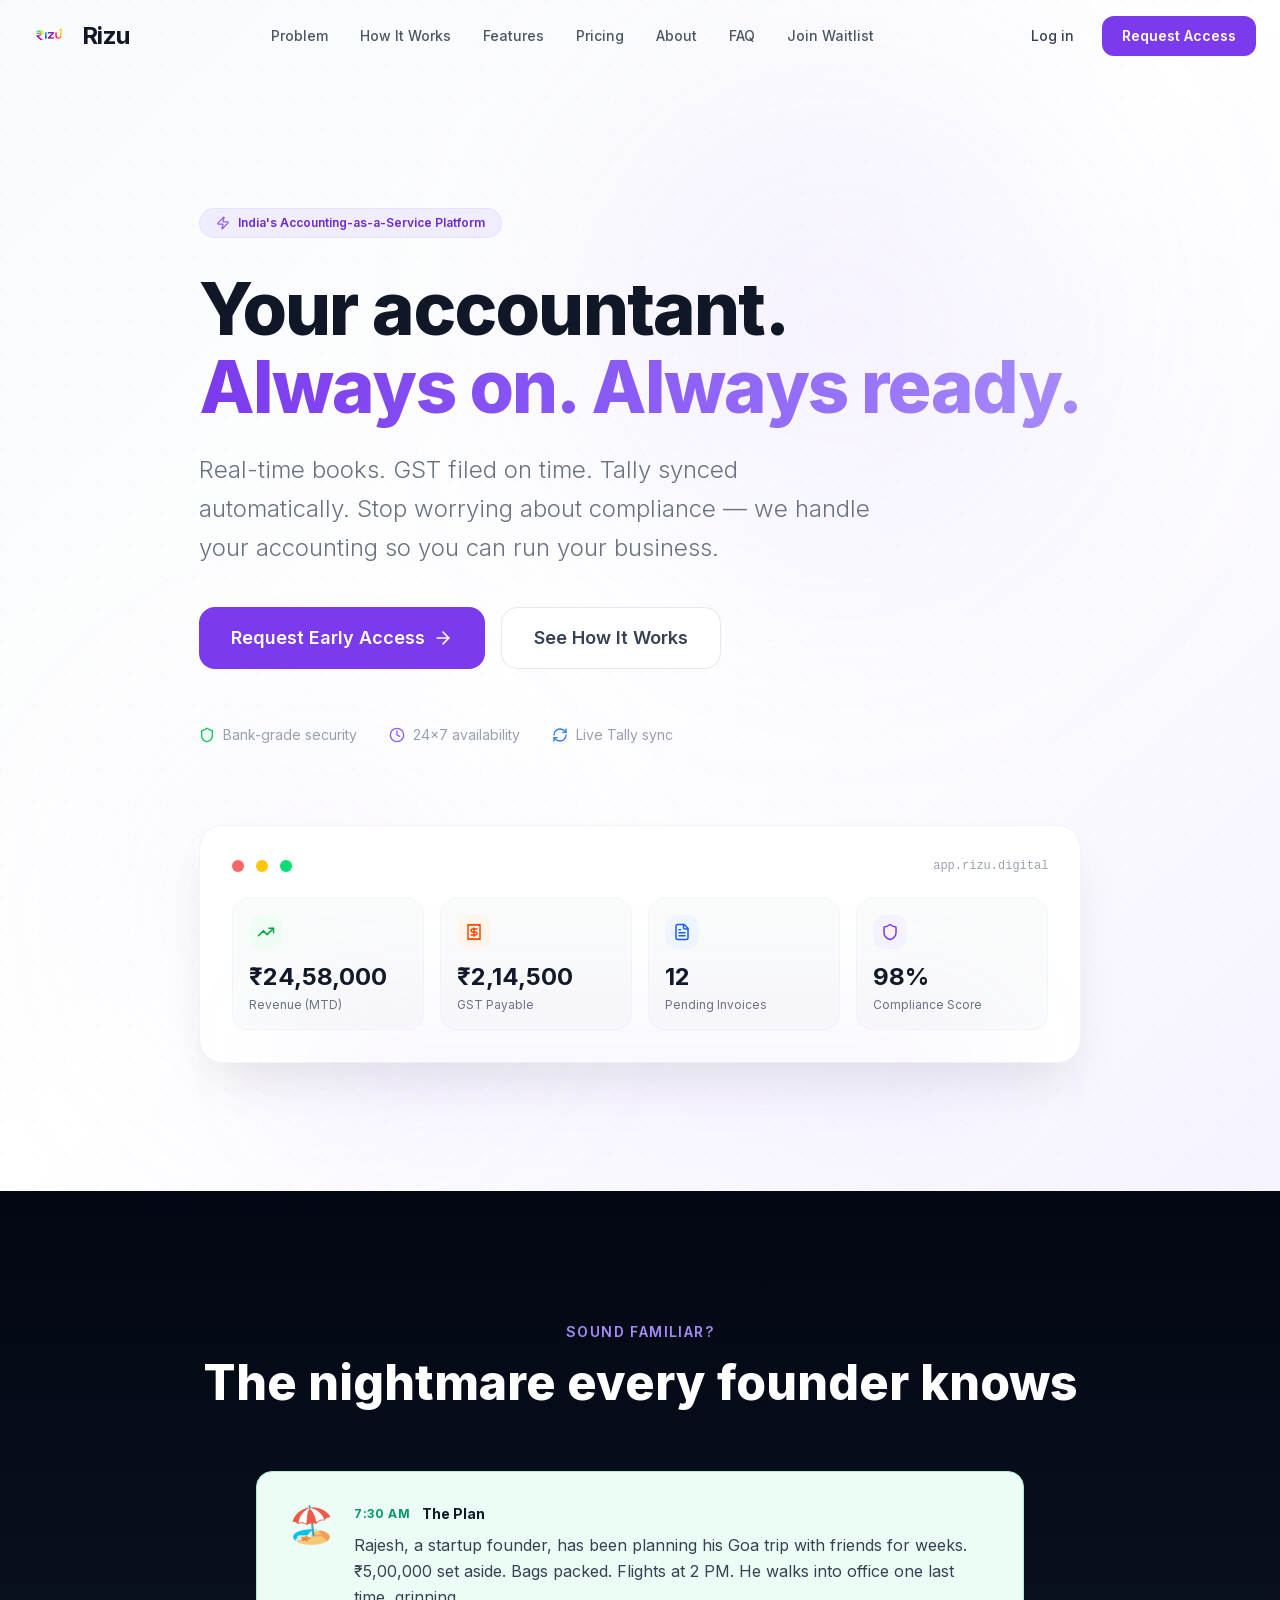
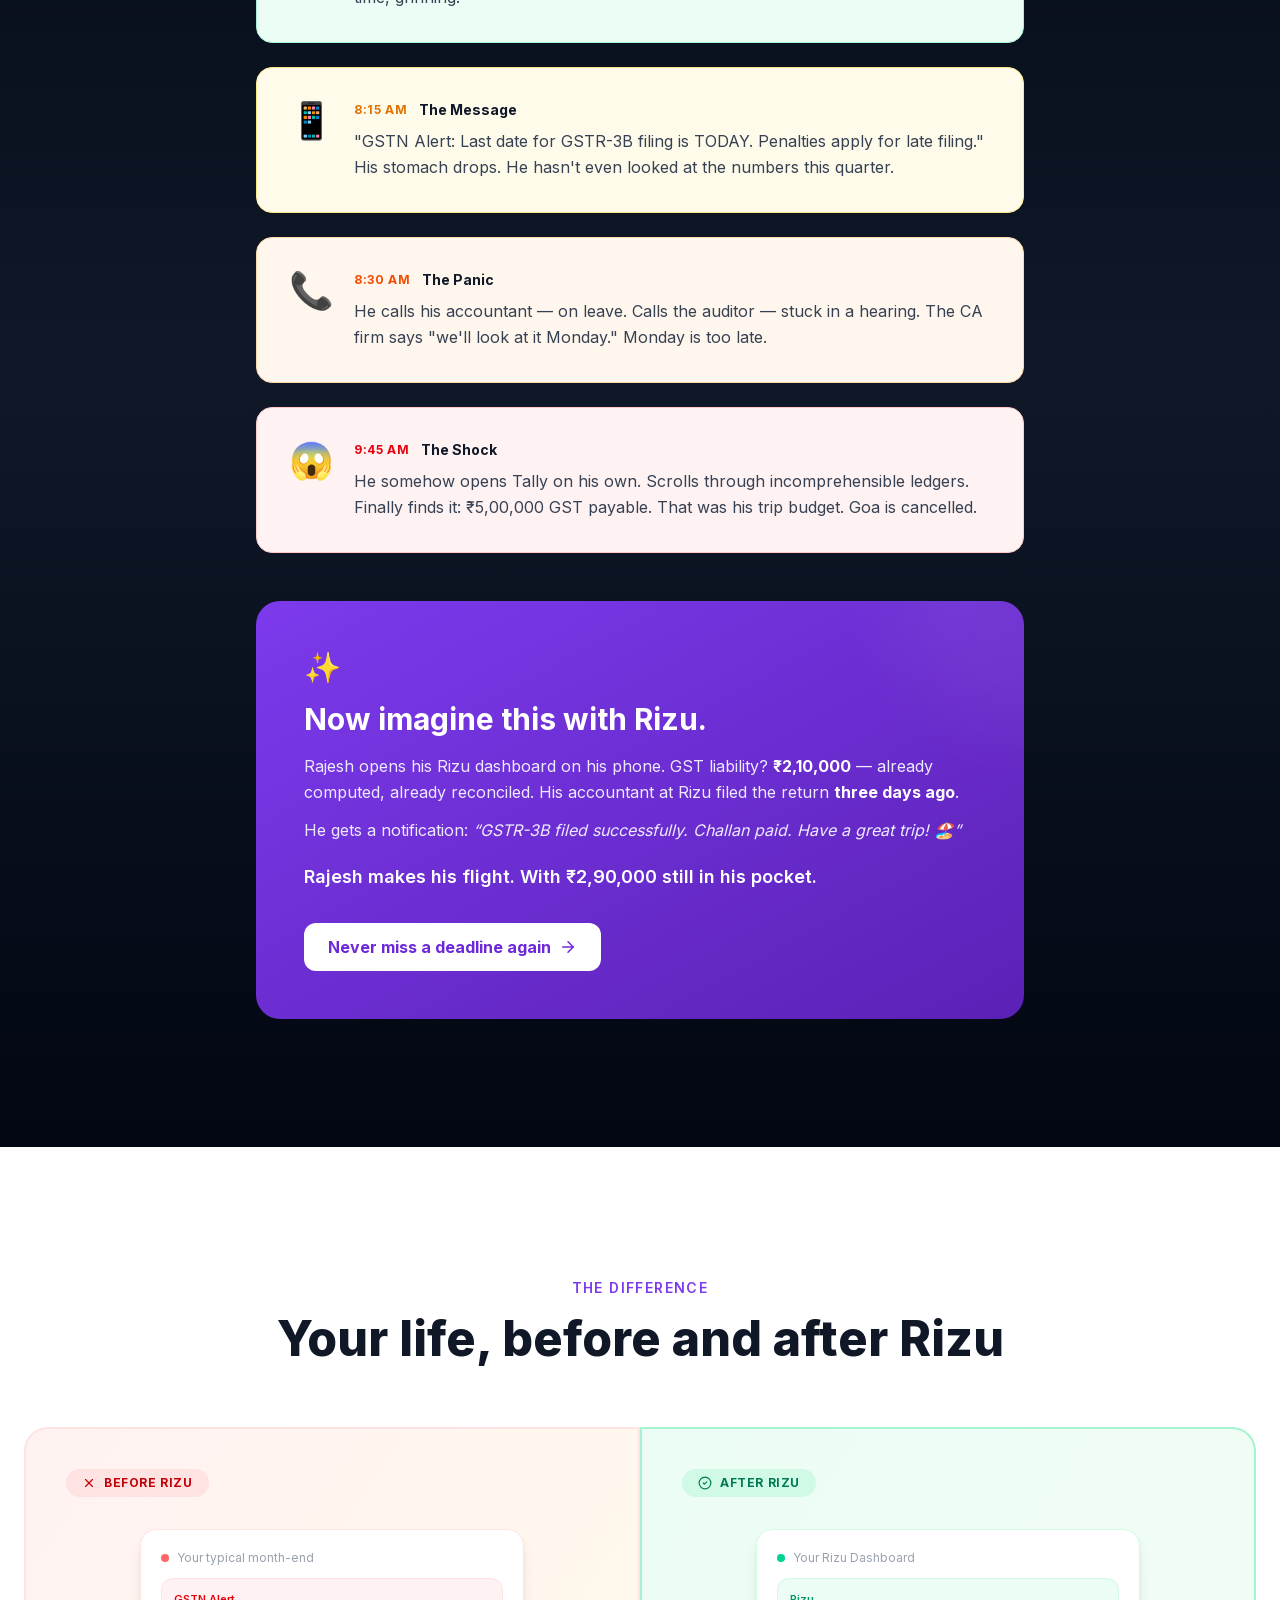
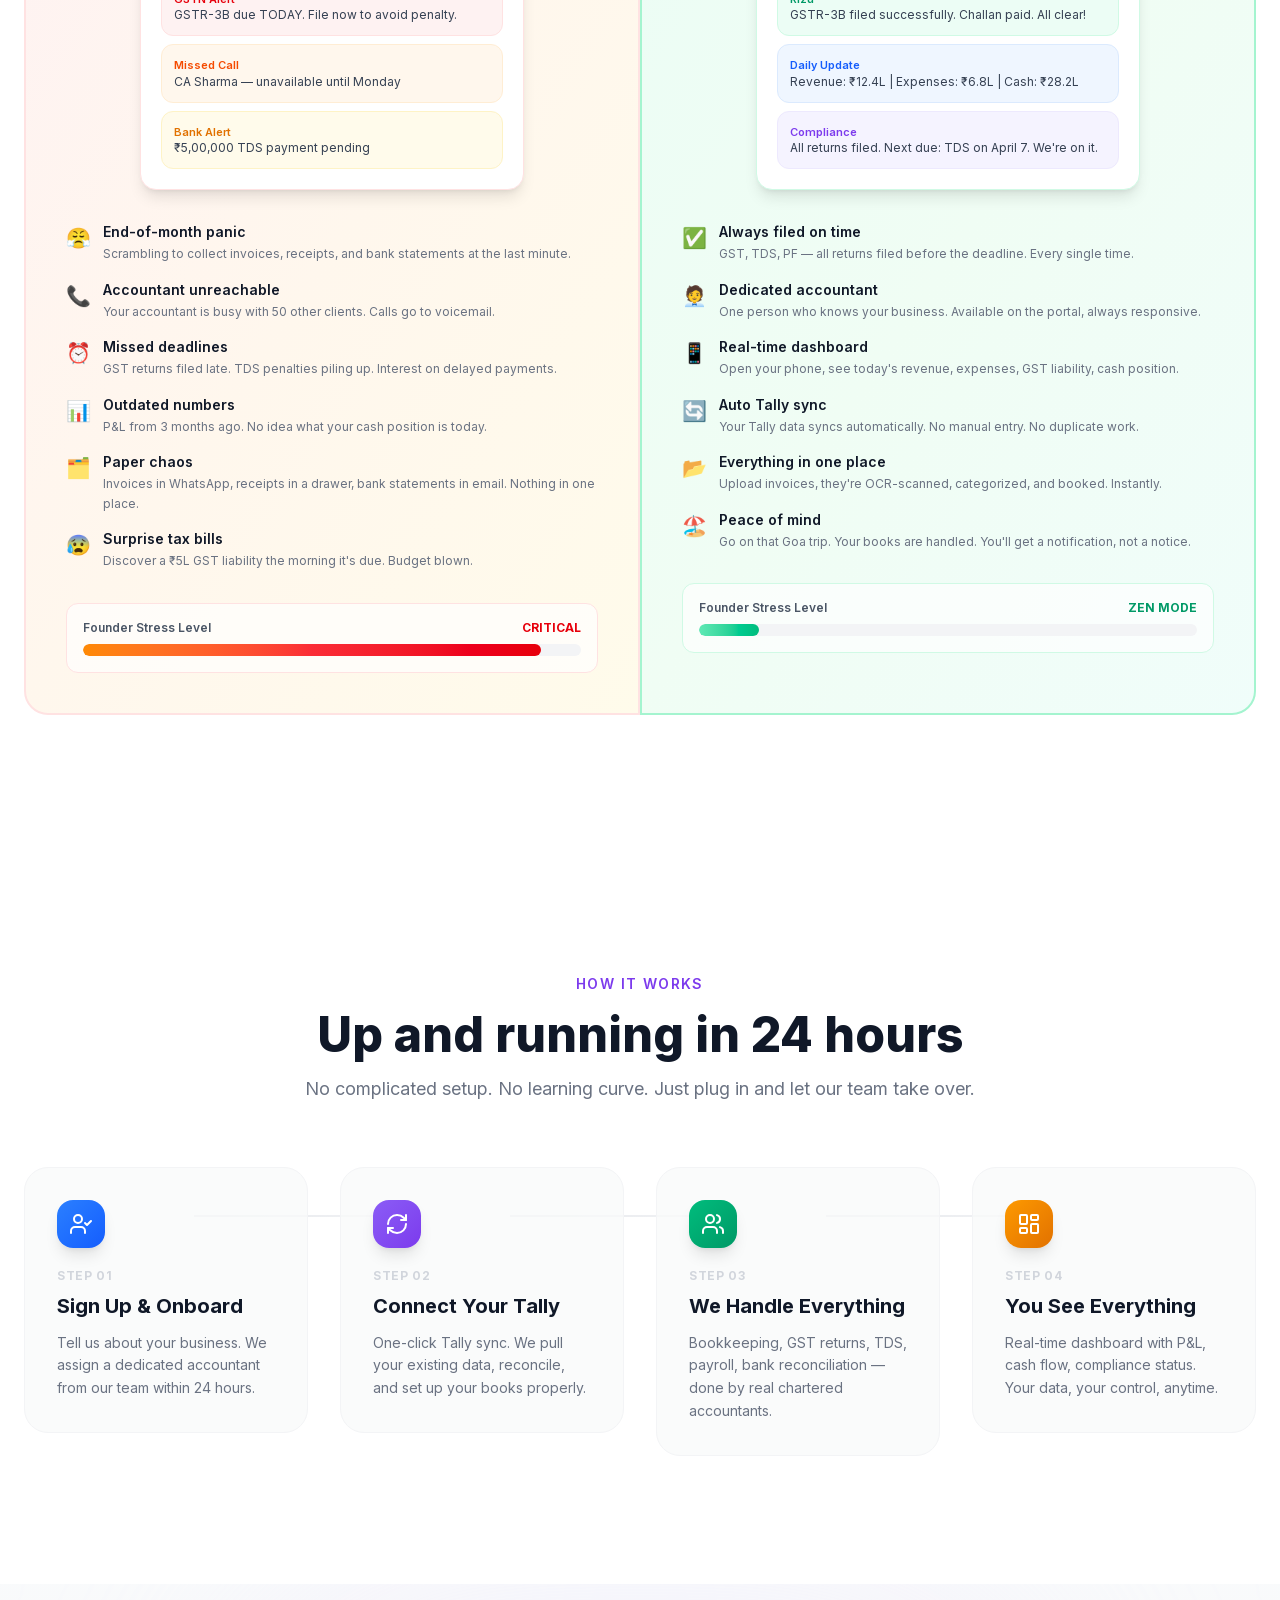
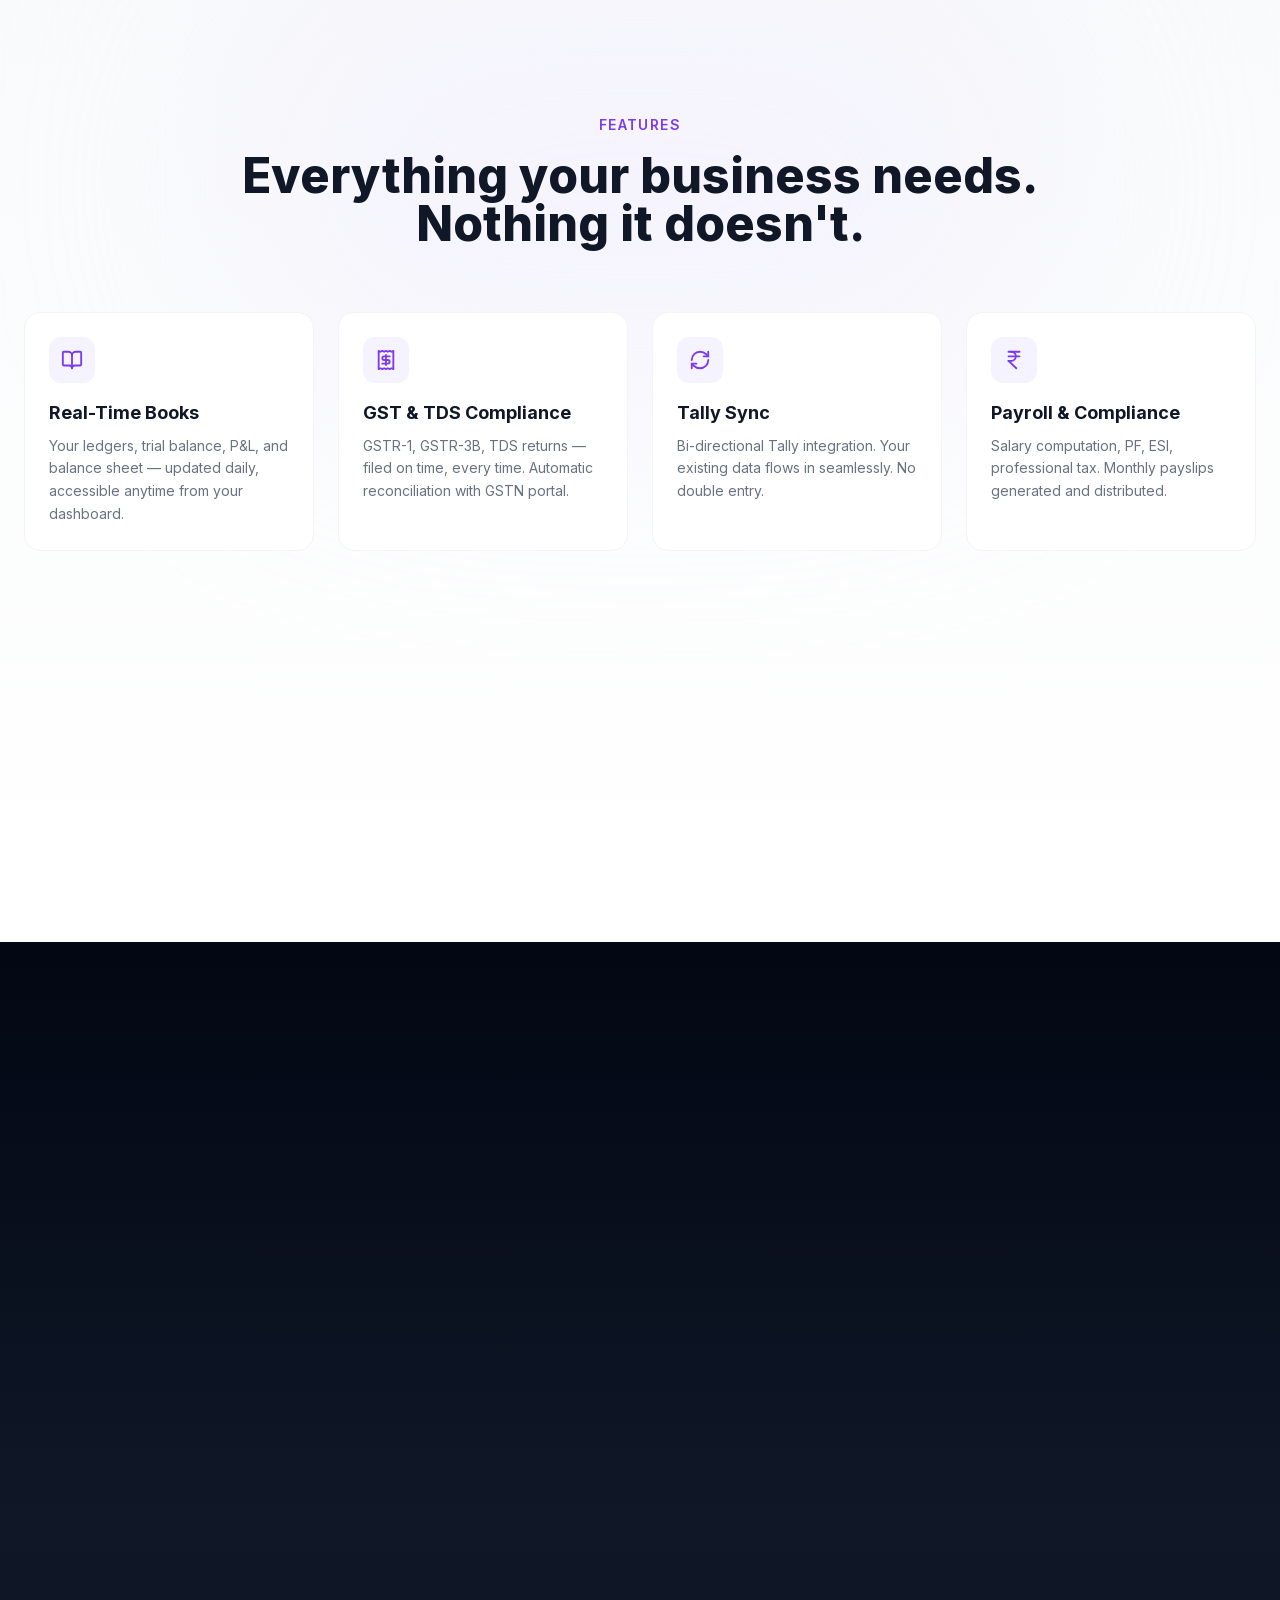
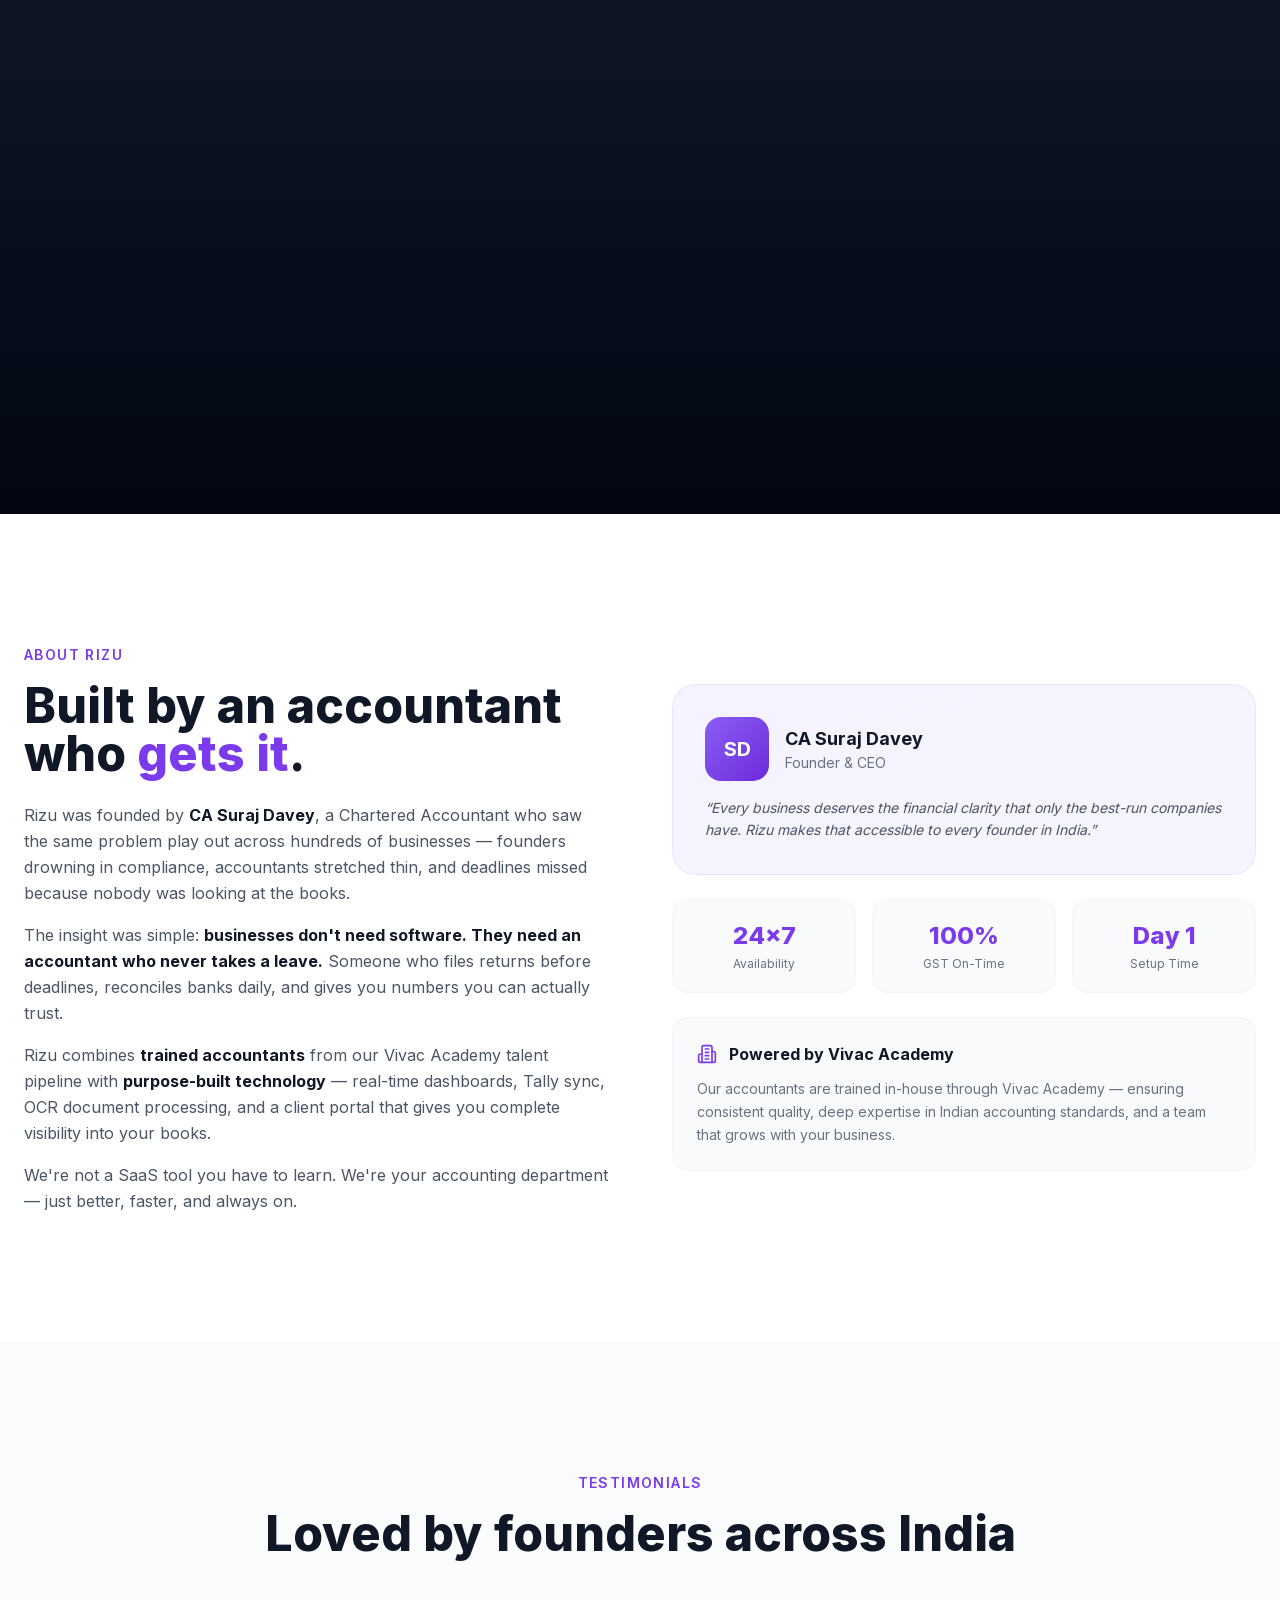
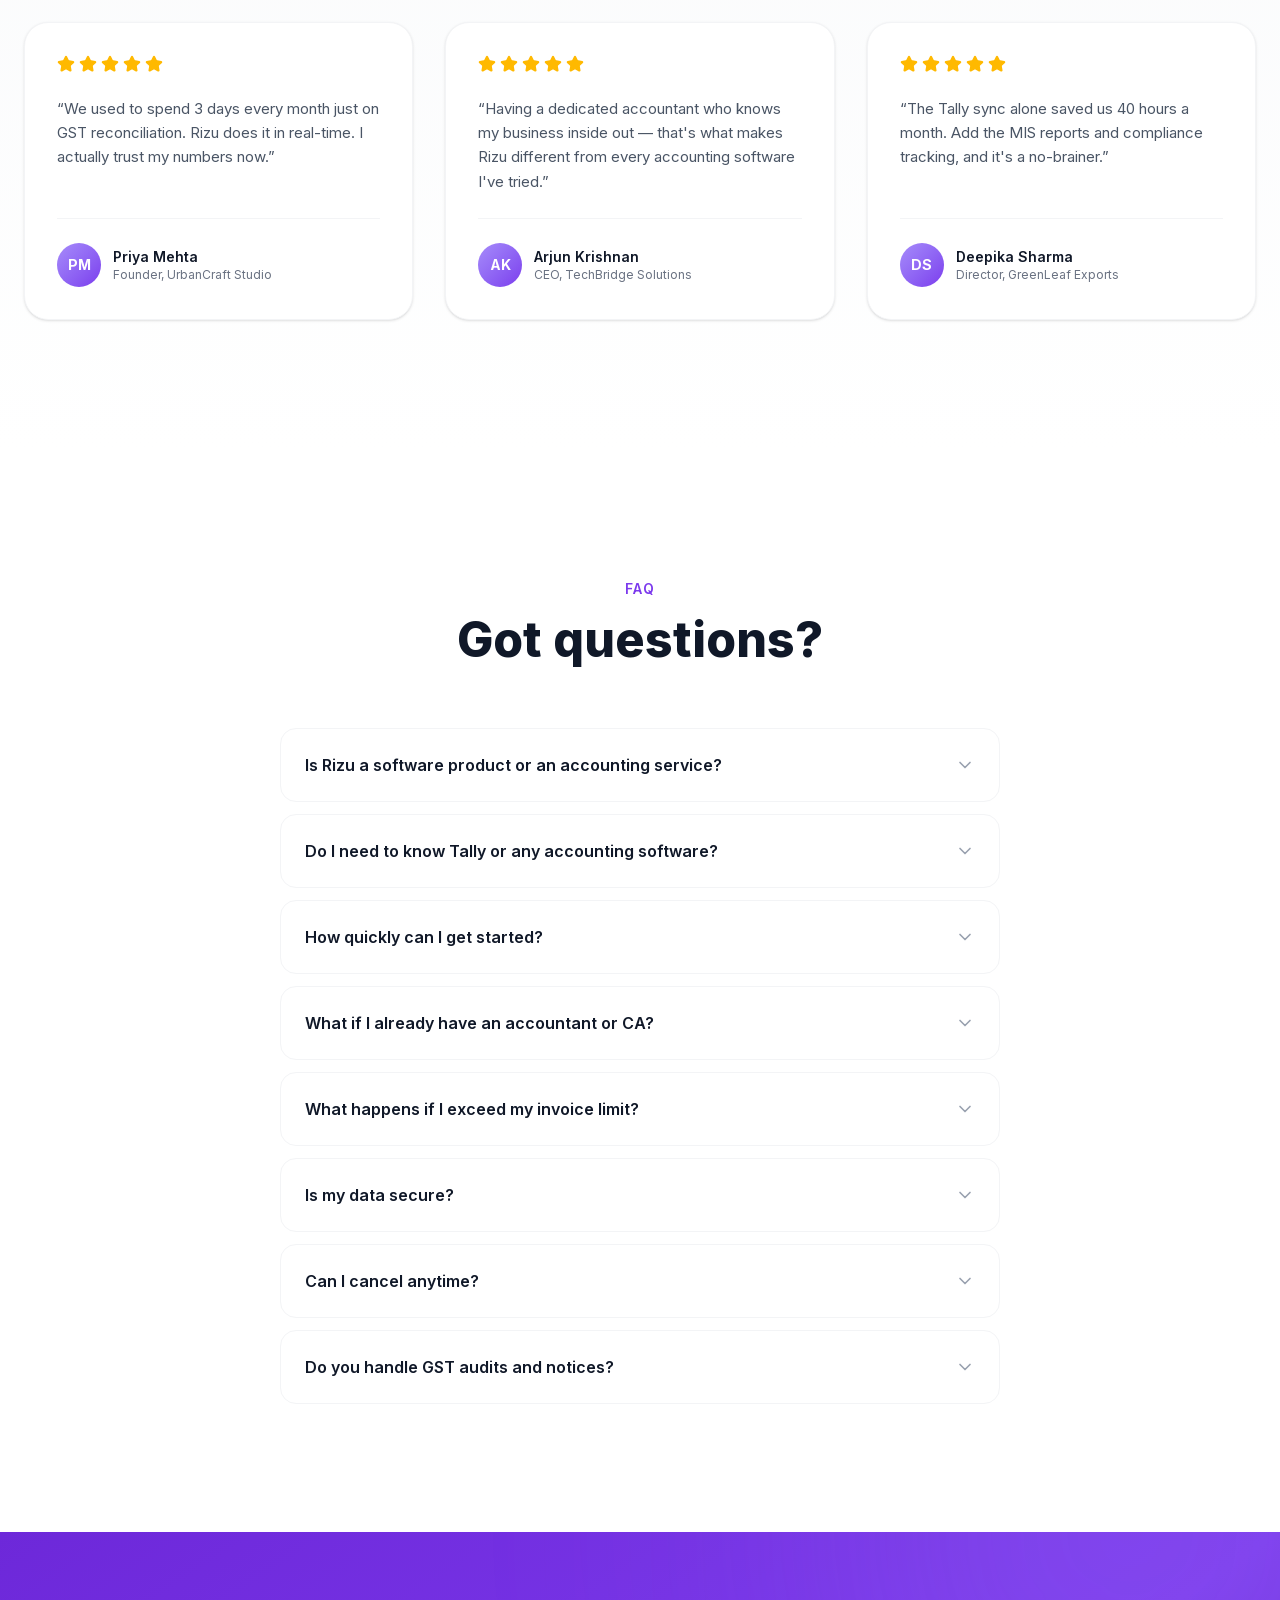
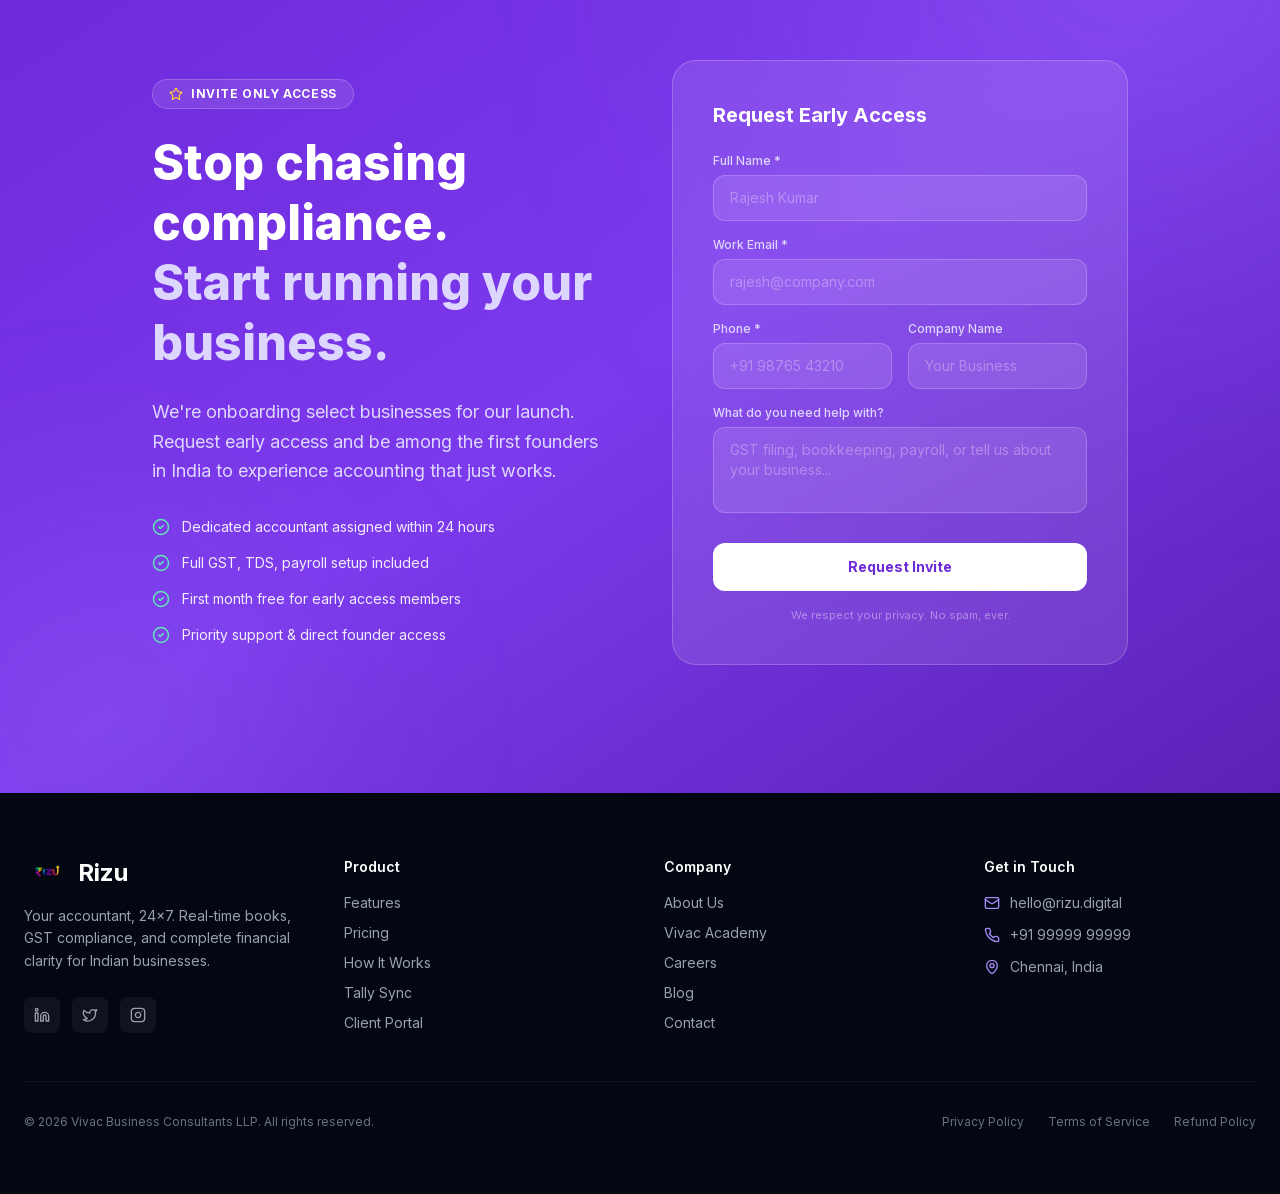
==== commit f644861c: "Increase logo size" ====
--- a/index.html
+++ b/index.html
@@ -1 +1 @@
-<!DOCTYPE html><!--RBAHmVTFspRds5hx456K4--><html lang="en"><head><meta charSet="utf-8"/><meta name="viewport" content="width=device-width, initial-scale=1"/><link rel="stylesheet" href="/_next/static/css/f663a90582f4c10d.css" data-precedence="next"/><link rel="preload" as="script" fetchPriority="low" href="/_next/static/chunks/webpack-9ca368b0e7a36aa6.js"/><script src="/_next/static/chunks/8e6518bb-c26e82767f1faf66.js" async=""></script><script src="/_next/static/chunks/743-7e81a1cf79ec4482.js" async=""></script><script src="/_next/static/chunks/main-app-81c515fb38a3aa00.js" async=""></script><script src="/_next/static/chunks/789-8793a3012aaea568.js" async=""></script><script src="/_next/static/chunks/app/page-2ce7f0fb60306dca.js" async=""></script><title>Rizu — Your Accountant, 24×7</title><meta name="description" content="Outsourced accounting for Indian businesses. Real-time books, GST/TDS compliance, Tally sync, payroll — all handled by real chartered accountants."/><meta property="og:title" content="Rizu — Your Accountant, 24×7"/><meta property="og:description" content="Outsourced accounting for Indian businesses. Real-time books, GST/TDS compliance, Tally sync, payroll."/><meta property="og:url" content="https://rizu.digital"/><meta property="og:site_name" content="Rizu"/><meta property="og:type" content="website"/><meta name="twitter:card" content="summary"/><meta name="twitter:title" content="Rizu — Your Accountant, 24×7"/><meta name="twitter:description" content="Outsourced accounting for Indian businesses. Real-time books, GST/TDS compliance, Tally sync, payroll."/><link rel="icon" href="/icon.svg"/><script src="/_next/static/chunks/polyfills-42372ed130431b0a.js" noModule=""></script></head><body class="__variable_f367f3 __variable_ed3508 __className_f367f3 antialiased"><div hidden=""><!--$--><!--/$--></div><main class="overflow-x-hidden"><nav class="fixed top-0 left-0 right-0 z-50 transition-all duration-300 bg-transparent"><div class="mx-auto max-w-7xl px-6 py-4 flex items-center justify-between"><a href="#" class="flex items-center gap-2.5"><img alt="Rizu" loading="lazy" width="36" height="36" decoding="async" data-nimg="1" class="rounded-lg" style="color:transparent" src="/logo.png"/><span class="font-[var(--font-outfit)] text-xl font-bold tracking-tight text-gray-900">Rizu</span></a><div class="hidden lg:flex items-center gap-8"><a href="#problem" class="text-sm font-medium text-gray-600 hover:text-rizu-700 transition-colors">Problem</a><a href="#how" class="text-sm font-medium text-gray-600 hover:text-rizu-700 transition-colors">How It Works</a><a href="#features" class="text-sm font-medium text-gray-600 hover:text-rizu-700 transition-colors">Features</a><a href="#pricing" class="text-sm font-medium text-gray-600 hover:text-rizu-700 transition-colors">Pricing</a><a href="#about" class="text-sm font-medium text-gray-600 hover:text-rizu-700 transition-colors">About</a><a href="#faq" class="text-sm font-medium text-gray-600 hover:text-rizu-700 transition-colors">FAQ</a><a href="#waitlist" class="text-sm font-medium text-gray-600 hover:text-rizu-700 transition-colors">Join Waitlist</a></div><div class="hidden lg:flex items-center gap-3"><a href="https://app.rizu.digital/login" class="text-sm font-medium text-gray-700 hover:text-rizu-700 px-4 py-2 rounded-lg transition-colors">Log in</a><a href="#waitlist" class="text-sm font-semibold text-white bg-rizu-600 hover:bg-rizu-700 px-5 py-2.5 rounded-xl transition-all hover:shadow-lg hover:shadow-rizu-500/25">Request Access</a></div><button class="lg:hidden p-2 text-gray-700"><svg xmlns="http://www.w3.org/2000/svg" width="24" height="24" viewBox="0 0 24 24" fill="none" stroke="currentColor" stroke-width="2" stroke-linecap="round" stroke-linejoin="round" class="lucide lucide-menu"><line x1="4" x2="20" y1="12" y2="12"></line><line x1="4" x2="20" y1="6" y2="6"></line><line x1="4" x2="20" y1="18" y2="18"></line></svg></button></div></nav><section class="relative min-h-screen flex items-center overflow-hidden pt-20"><div class="absolute inset-0 bg-gradient-to-br from-slate-50 via-white to-rizu-50"></div><div class="absolute inset-0 opacity-[0.03]" style="background-image:radial-gradient(circle at 1px 1px, #7c3aed 1px, transparent 0);background-size:32px 32px"></div><div class="absolute top-20 right-[15%] w-[500px] h-[500px] bg-rizu-400/10 rounded-full blur-[120px]"></div><div class="absolute bottom-20 left-[10%] w-[400px] h-[400px] bg-rizu-300/8 rounded-full blur-[100px]"></div><div class="relative mx-auto max-w-7xl px-6 py-24 lg:py-32"><div class="max-w-4xl"><div class="" style="opacity:0;transform:translateY(40px);transition:opacity 0.7s ease 0s, transform 0.7s ease 0s"><div class="inline-flex items-center gap-2 bg-rizu-100/80 text-rizu-700 text-xs font-semibold px-4 py-1.5 rounded-full mb-8 border border-rizu-200/50"><svg xmlns="http://www.w3.org/2000/svg" width="14" height="14" viewBox="0 0 24 24" fill="none" stroke="currentColor" stroke-width="2" stroke-linecap="round" stroke-linejoin="round" class="lucide lucide-zap text-rizu-500"><path d="M4 14a1 1 0 0 1-.78-1.63l9.9-10.2a.5.5 0 0 1 .86.46l-1.92 6.02A1 1 0 0 0 13 10h7a1 1 0 0 1 .78 1.63l-9.9 10.2a.5.5 0 0 1-.86-.46l1.92-6.02A1 1 0 0 0 11 14z"></path></svg>India&#x27;s Accounting-as-a-Service Platform</div></div><div class="" style="opacity:0;transform:translateY(40px);transition:opacity 0.7s ease 0.1s, transform 0.7s ease 0.1s"><h1 class="font-[var(--font-outfit)] text-5xl sm:text-6xl lg:text-7xl font-extrabold leading-[1.08] tracking-tight text-gray-900 mb-6">Your accountant.<br/><span class="bg-gradient-to-r from-rizu-600 via-rizu-500 to-rizu-400 bg-clip-text text-transparent">Always on. Always ready.</span></h1></div><div class="" style="opacity:0;transform:translateY(40px);transition:opacity 0.7s ease 0.2s, transform 0.7s ease 0.2s"><p class="text-xl lg:text-2xl text-gray-500 max-w-2xl leading-relaxed mb-10 font-light">Real-time books. GST filed on time. Tally synced automatically. Stop worrying about compliance — we handle your accounting so you can run your business.</p></div><div class="" style="opacity:0;transform:translateY(40px);transition:opacity 0.7s ease 0.3s, transform 0.7s ease 0.3s"><div class="flex flex-wrap gap-4"><a href="#waitlist" class="group inline-flex items-center gap-2 bg-rizu-600 hover:bg-rizu-700 text-white font-semibold px-8 py-4 rounded-2xl text-lg transition-all hover:shadow-2xl hover:shadow-rizu-500/30 hover:-translate-y-0.5">Request Early Access<svg xmlns="http://www.w3.org/2000/svg" width="20" height="20" viewBox="0 0 24 24" fill="none" stroke="currentColor" stroke-width="2" stroke-linecap="round" stroke-linejoin="round" class="lucide lucide-arrow-right transition-transform group-hover:translate-x-1"><path d="M5 12h14"></path><path d="m12 5 7 7-7 7"></path></svg></a><a href="#how" class="inline-flex items-center gap-2 bg-white hover:bg-gray-50 text-gray-700 font-semibold px-8 py-4 rounded-2xl text-lg border border-gray-200 transition-all hover:shadow-lg">See How It Works</a></div></div><div class="" style="opacity:0;transform:translateY(40px);transition:opacity 0.7s ease 0.4s, transform 0.7s ease 0.4s"><div class="flex flex-wrap items-center gap-8 mt-14 text-sm text-gray-400"><div class="flex items-center gap-2"><svg xmlns="http://www.w3.org/2000/svg" width="16" height="16" viewBox="0 0 24 24" fill="none" stroke="currentColor" stroke-width="2" stroke-linecap="round" stroke-linejoin="round" class="lucide lucide-shield text-green-500"><path d="M20 13c0 5-3.5 7.5-7.66 8.95a1 1 0 0 1-.67-.01C7.5 20.5 4 18 4 13V6a1 1 0 0 1 1-1c2 0 4.5-1.2 6.24-2.72a1.17 1.17 0 0 1 1.52 0C14.51 3.81 17 5 19 5a1 1 0 0 1 1 1z"></path></svg><span>Bank-grade security</span></div><div class="flex items-center gap-2"><svg xmlns="http://www.w3.org/2000/svg" width="16" height="16" viewBox="0 0 24 24" fill="none" stroke="currentColor" stroke-width="2" stroke-linecap="round" stroke-linejoin="round" class="lucide lucide-clock text-rizu-500"><circle cx="12" cy="12" r="10"></circle><polyline points="12 6 12 12 16 14"></polyline></svg><span>24×7 availability</span></div><div class="flex items-center gap-2"><svg xmlns="http://www.w3.org/2000/svg" width="16" height="16" viewBox="0 0 24 24" fill="none" stroke="currentColor" stroke-width="2" stroke-linecap="round" stroke-linejoin="round" class="lucide lucide-refresh-cw text-blue-500"><path d="M3 12a9 9 0 0 1 9-9 9.75 9.75 0 0 1 6.74 2.74L21 8"></path><path d="M21 3v5h-5"></path><path d="M21 12a9 9 0 0 1-9 9 9.75 9.75 0 0 1-6.74-2.74L3 16"></path><path d="M8 16H3v5"></path></svg><span>Live Tally sync</span></div></div></div></div><div class="" style="opacity:0;transform:translateY(40px);transition:opacity 0.7s ease 0.5s, transform 0.7s ease 0.5s"><div class="mt-16 lg:mt-20 relative"><div class="bg-white rounded-3xl shadow-2xl shadow-black/10 border border-gray-100 p-6 lg:p-8 max-w-5xl mx-auto"><div class="flex items-center justify-between mb-6"><div class="flex items-center gap-3"><div class="w-3 h-3 rounded-full bg-red-400"></div><div class="w-3 h-3 rounded-full bg-yellow-400"></div><div class="w-3 h-3 rounded-full bg-green-400"></div></div><div class="text-xs text-gray-400 font-mono">app.rizu.digital</div></div><div class="grid grid-cols-2 lg:grid-cols-4 gap-4"><div class="bg-gray-50/80 rounded-2xl p-4 border border-gray-100"><div class="inline-flex p-2 rounded-xl mb-3 text-green-600 bg-green-50"><svg xmlns="http://www.w3.org/2000/svg" width="18" height="18" viewBox="0 0 24 24" fill="none" stroke="currentColor" stroke-width="2" stroke-linecap="round" stroke-linejoin="round" class="lucide lucide-trending-up"><polyline points="22 7 13.5 15.5 8.5 10.5 2 17"></polyline><polyline points="16 7 22 7 22 13"></polyline></svg></div><div class="text-xl lg:text-2xl font-bold text-gray-900 font-[var(--font-outfit)]">₹24,58,000</div><div class="text-xs text-gray-500 mt-1">Revenue (MTD)</div></div><div class="bg-gray-50/80 rounded-2xl p-4 border border-gray-100"><div class="inline-flex p-2 rounded-xl mb-3 text-orange-600 bg-orange-50"><svg xmlns="http://www.w3.org/2000/svg" width="18" height="18" viewBox="0 0 24 24" fill="none" stroke="currentColor" stroke-width="2" stroke-linecap="round" stroke-linejoin="round" class="lucide lucide-receipt"><path d="M4 2v20l2-1 2 1 2-1 2 1 2-1 2 1 2-1 2 1V2l-2 1-2-1-2 1-2-1-2 1-2-1-2 1Z"></path><path d="M16 8h-6a2 2 0 1 0 0 4h4a2 2 0 1 1 0 4H8"></path><path d="M12 17.5v-11"></path></svg></div><div class="text-xl lg:text-2xl font-bold text-gray-900 font-[var(--font-outfit)]">₹2,14,500</div><div class="text-xs text-gray-500 mt-1">GST Payable</div></div><div class="bg-gray-50/80 rounded-2xl p-4 border border-gray-100"><div class="inline-flex p-2 rounded-xl mb-3 text-blue-600 bg-blue-50"><svg xmlns="http://www.w3.org/2000/svg" width="18" height="18" viewBox="0 0 24 24" fill="none" stroke="currentColor" stroke-width="2" stroke-linecap="round" stroke-linejoin="round" class="lucide lucide-file-text"><path d="M15 2H6a2 2 0 0 0-2 2v16a2 2 0 0 0 2 2h12a2 2 0 0 0 2-2V7Z"></path><path d="M14 2v4a2 2 0 0 0 2 2h4"></path><path d="M10 9H8"></path><path d="M16 13H8"></path><path d="M16 17H8"></path></svg></div><div class="text-xl lg:text-2xl font-bold text-gray-900 font-[var(--font-outfit)]">12</div><div class="text-xs text-gray-500 mt-1">Pending Invoices</div></div><div class="bg-gray-50/80 rounded-2xl p-4 border border-gray-100"><div class="inline-flex p-2 rounded-xl mb-3 text-rizu-600 bg-rizu-50"><svg xmlns="http://www.w3.org/2000/svg" width="18" height="18" viewBox="0 0 24 24" fill="none" stroke="currentColor" stroke-width="2" stroke-linecap="round" stroke-linejoin="round" class="lucide lucide-shield"><path d="M20 13c0 5-3.5 7.5-7.66 8.95a1 1 0 0 1-.67-.01C7.5 20.5 4 18 4 13V6a1 1 0 0 1 1-1c2 0 4.5-1.2 6.24-2.72a1.17 1.17 0 0 1 1.52 0C14.51 3.81 17 5 19 5a1 1 0 0 1 1 1z"></path></svg></div><div class="text-xl lg:text-2xl font-bold text-gray-900 font-[var(--font-outfit)]">98%</div><div class="text-xs text-gray-500 mt-1">Compliance Score</div></div></div></div><div class="absolute -bottom-10 left-1/2 -translate-x-1/2 w-[80%] h-20 bg-rizu-400/10 blur-[60px] rounded-full"></div></div></div></div></section><section id="problem" class="relative py-24 lg:py-32 overflow-hidden"><div class="absolute inset-0 bg-gradient-to-b from-gray-950 via-gray-900 to-gray-950"></div><div class="absolute inset-0 opacity-[0.04]" style="background-image:radial-gradient(circle at 1px 1px, #fff 0.5px, transparent 0);background-size:24px 24px"></div><div class="relative mx-auto max-w-7xl px-6"><div class="" style="opacity:0;transform:translateY(40px);transition:opacity 0.7s ease 0s, transform 0.7s ease 0s"><div class="text-center mb-16"><span class="text-rizu-400 text-sm font-semibold uppercase tracking-widest">Sound Familiar?</span><h2 class="font-[var(--font-outfit)] text-4xl lg:text-5xl font-extrabold text-white mt-4">The nightmare every founder knows</h2></div></div><div class="max-w-3xl mx-auto space-y-6"><div class="" style="opacity:0;transform:translateY(40px);transition:opacity 0.7s ease 0s, transform 0.7s ease 0s"><div class="relative rounded-2xl border p-6 lg:p-8 bg-emerald-50 border-emerald-200 transition-all"><div class="flex items-start gap-5"><div class="text-4xl shrink-0">🏖️</div><div><div class="flex items-center gap-3 mb-2"><span class="text-xs font-bold uppercase tracking-wider text-emerald-600">7:30 AM</span><span class="text-sm font-bold text-gray-900">The Plan</span></div><p class="text-gray-700 leading-relaxed">Rajesh, a startup founder, has been planning his Goa trip with friends for weeks. ₹5,00,000 set aside. Bags packed. Flights at 2 PM. He walks into office one last time, grinning.</p></div></div></div></div><div class="" style="opacity:0;transform:translateY(40px);transition:opacity 0.7s ease 0.12s, transform 0.7s ease 0.12s"><div class="relative rounded-2xl border p-6 lg:p-8 bg-amber-50 border-amber-200 transition-all"><div class="flex items-start gap-5"><div class="text-4xl shrink-0">📱</div><div><div class="flex items-center gap-3 mb-2"><span class="text-xs font-bold uppercase tracking-wider text-amber-600">8:15 AM</span><span class="text-sm font-bold text-gray-900">The Message</span></div><p class="text-gray-700 leading-relaxed">&quot;GSTN Alert: Last date for GSTR-3B filing is TODAY. Penalties apply for late filing.&quot; His stomach drops. He hasn&#x27;t even looked at the numbers this quarter.</p></div></div></div></div><div class="" style="opacity:0;transform:translateY(40px);transition:opacity 0.7s ease 0.24s, transform 0.7s ease 0.24s"><div class="relative rounded-2xl border p-6 lg:p-8 bg-orange-50 border-orange-200 transition-all"><div class="flex items-start gap-5"><div class="text-4xl shrink-0">📞</div><div><div class="flex items-center gap-3 mb-2"><span class="text-xs font-bold uppercase tracking-wider text-orange-600">8:30 AM</span><span class="text-sm font-bold text-gray-900">The Panic</span></div><p class="text-gray-700 leading-relaxed">He calls his accountant — on leave. Calls the auditor — stuck in a hearing. The CA firm says &quot;we&#x27;ll look at it Monday.&quot; Monday is too late.</p></div></div></div></div><div class="" style="opacity:0;transform:translateY(40px);transition:opacity 0.7s ease 0.36s, transform 0.7s ease 0.36s"><div class="relative rounded-2xl border p-6 lg:p-8 bg-red-50 border-red-200 transition-all"><div class="flex items-start gap-5"><div class="text-4xl shrink-0">😱</div><div><div class="flex items-center gap-3 mb-2"><span class="text-xs font-bold uppercase tracking-wider text-red-600">9:45 AM</span><span class="text-sm font-bold text-gray-900">The Shock</span></div><p class="text-gray-700 leading-relaxed">He somehow opens Tally on his own. Scrolls through incomprehensible ledgers. Finally finds it: ₹5,00,000 GST payable. That was his trip budget. Goa is cancelled.</p></div></div></div></div></div><div class="" style="opacity:0;transform:translateY(40px);transition:opacity 0.7s ease 0.6s, transform 0.7s ease 0.6s"><div class="max-w-3xl mx-auto mt-12"><div class="relative rounded-3xl bg-gradient-to-br from-rizu-600 to-rizu-800 p-8 lg:p-12 text-white overflow-hidden"><div class="absolute top-0 right-0 w-64 h-64 bg-white/5 rounded-full -translate-y-1/2 translate-x-1/2 blur-2xl"></div><div class="relative"><div class="text-3xl mb-4">✨</div><h3 class="font-[var(--font-outfit)] text-2xl lg:text-3xl font-bold mb-4">Now imagine this with Rizu.</h3><div class="space-y-3 text-rizu-100 leading-relaxed"><p>Rajesh opens his Rizu dashboard on his phone. GST liability? <strong class="text-white">₹2,10,000</strong> — already computed, already reconciled. His accountant at Rizu filed the return <strong class="text-white">three days ago</strong>.</p><p>He gets a notification: <em>“GSTR-3B filed successfully. Challan paid. Have a great trip! 🏖️”</em></p><p class="text-white font-semibold text-lg pt-2">Rajesh makes his flight. With ₹2,90,000 still in his pocket.</p></div><a href="#waitlist" class="inline-flex items-center gap-2 bg-white text-rizu-700 font-bold px-6 py-3 rounded-xl mt-8 hover:shadow-xl transition-all hover:-translate-y-0.5">Never miss a deadline again<svg xmlns="http://www.w3.org/2000/svg" width="18" height="18" viewBox="0 0 24 24" fill="none" stroke="currentColor" stroke-width="2" stroke-linecap="round" stroke-linejoin="round" class="lucide lucide-arrow-right"><path d="M5 12h14"></path><path d="m12 5 7 7-7 7"></path></svg></a></div></div></div></div></div></section><section class="py-24 lg:py-32 bg-white relative overflow-hidden"><div class="mx-auto max-w-7xl px-6"><div class="" style="opacity:0;transform:translateY(40px);transition:opacity 0.7s ease 0s, transform 0.7s ease 0s"><div class="text-center mb-16"><span class="text-rizu-600 text-sm font-semibold uppercase tracking-widest">The Difference</span><h2 class="font-[var(--font-outfit)] text-4xl lg:text-5xl font-extrabold text-gray-900 mt-4">Your life, before and after Rizu</h2></div></div><div class="grid lg:grid-cols-2 gap-8 lg:gap-0"><div class="" style="opacity:0;transform:translateY(40px);transition:opacity 0.7s ease 0.1s, transform 0.7s ease 0.1s"><div class="relative rounded-3xl lg:rounded-r-none bg-gradient-to-br from-red-50 via-orange-50 to-amber-50 border-2 border-red-100 p-8 lg:p-10 h-full"><div class="inline-flex items-center gap-2 bg-red-100 text-red-700 text-xs font-bold px-4 py-1.5 rounded-full mb-8 uppercase tracking-wider"><svg xmlns="http://www.w3.org/2000/svg" width="14" height="14" viewBox="0 0 24 24" fill="none" stroke="currentColor" stroke-width="2" stroke-linecap="round" stroke-linejoin="round" class="lucide lucide-x"><path d="M18 6 6 18"></path><path d="m6 6 12 12"></path></svg>Before Rizu</div><div class="bg-white rounded-2xl shadow-lg border border-red-100 p-5 mb-8 max-w-sm mx-auto"><div class="flex items-center gap-2 mb-3 text-xs text-gray-400"><div class="w-2 h-2 rounded-full bg-red-400"></div>Your typical month-end</div><div class="space-y-2"><div class="bg-red-50 rounded-xl p-3 border border-red-100"><div class="text-[11px] text-red-600 font-semibold">GSTN Alert</div><div class="text-xs text-gray-700">GSTR-3B due TODAY. File now to avoid penalty.</div></div><div class="bg-orange-50 rounded-xl p-3 border border-orange-100"><div class="text-[11px] text-orange-600 font-semibold">Missed Call</div><div class="text-xs text-gray-700">CA Sharma — unavailable until Monday</div></div><div class="bg-amber-50 rounded-xl p-3 border border-amber-100"><div class="text-[11px] text-amber-600 font-semibold">Bank Alert</div><div class="text-xs text-gray-700">₹5,00,000 TDS payment pending</div></div></div></div><div class="space-y-4"><div class="flex items-start gap-3"><span class="text-xl shrink-0 mt-0.5">😤</span><div><h4 class="font-semibold text-gray-900 text-sm">End-of-month panic</h4><p class="text-gray-500 text-xs leading-relaxed mt-0.5">Scrambling to collect invoices, receipts, and bank statements at the last minute.</p></div></div><div class="flex items-start gap-3"><span class="text-xl shrink-0 mt-0.5">📞</span><div><h4 class="font-semibold text-gray-900 text-sm">Accountant unreachable</h4><p class="text-gray-500 text-xs leading-relaxed mt-0.5">Your accountant is busy with 50 other clients. Calls go to voicemail.</p></div></div><div class="flex items-start gap-3"><span class="text-xl shrink-0 mt-0.5">⏰</span><div><h4 class="font-semibold text-gray-900 text-sm">Missed deadlines</h4><p class="text-gray-500 text-xs leading-relaxed mt-0.5">GST returns filed late. TDS penalties piling up. Interest on delayed payments.</p></div></div><div class="flex items-start gap-3"><span class="text-xl shrink-0 mt-0.5">📊</span><div><h4 class="font-semibold text-gray-900 text-sm">Outdated numbers</h4><p class="text-gray-500 text-xs leading-relaxed mt-0.5">P&amp;L from 3 months ago. No idea what your cash position is today.</p></div></div><div class="flex items-start gap-3"><span class="text-xl shrink-0 mt-0.5">🗂️</span><div><h4 class="font-semibold text-gray-900 text-sm">Paper chaos</h4><p class="text-gray-500 text-xs leading-relaxed mt-0.5">Invoices in WhatsApp, receipts in a drawer, bank statements in email. Nothing in one place.</p></div></div><div class="flex items-start gap-3"><span class="text-xl shrink-0 mt-0.5">😰</span><div><h4 class="font-semibold text-gray-900 text-sm">Surprise tax bills</h4><p class="text-gray-500 text-xs leading-relaxed mt-0.5">Discover a ₹5L GST liability the morning it&#x27;s due. Budget blown.</p></div></div></div><div class="mt-8 bg-white/70 rounded-xl p-4 border border-red-100"><div class="flex items-center justify-between mb-2"><span class="text-xs font-semibold text-gray-600">Founder Stress Level</span><span class="text-xs font-bold text-red-600">CRITICAL</span></div><div class="h-3 bg-gray-100 rounded-full overflow-hidden"><div class="h-full w-[92%] bg-gradient-to-r from-orange-400 via-red-500 to-red-600 rounded-full"></div></div></div></div></div><div class="" style="opacity:0;transform:translateY(40px);transition:opacity 0.7s ease 0.2s, transform 0.7s ease 0.2s"><div class="relative rounded-3xl lg:rounded-l-none bg-gradient-to-br from-emerald-50 via-green-50 to-teal-50 border-2 border-emerald-200 p-8 lg:p-10 h-full"><div class="inline-flex items-center gap-2 bg-emerald-100 text-emerald-700 text-xs font-bold px-4 py-1.5 rounded-full mb-8 uppercase tracking-wider"><svg xmlns="http://www.w3.org/2000/svg" width="14" height="14" viewBox="0 0 24 24" fill="none" stroke="currentColor" stroke-width="2" stroke-linecap="round" stroke-linejoin="round" class="lucide lucide-circle-check"><circle cx="12" cy="12" r="10"></circle><path d="m9 12 2 2 4-4"></path></svg>After Rizu</div><div class="bg-white rounded-2xl shadow-lg border border-emerald-100 p-5 mb-8 max-w-sm mx-auto"><div class="flex items-center gap-2 mb-3 text-xs text-gray-400"><div class="w-2 h-2 rounded-full bg-emerald-400"></div>Your Rizu Dashboard</div><div class="space-y-2"><div class="bg-emerald-50 rounded-xl p-3 border border-emerald-100"><div class="text-[11px] text-emerald-600 font-semibold">Rizu</div><div class="text-xs text-gray-700">GSTR-3B filed successfully. Challan paid. All clear!</div></div><div class="bg-blue-50 rounded-xl p-3 border border-blue-100"><div class="text-[11px] text-blue-600 font-semibold">Daily Update</div><div class="text-xs text-gray-700">Revenue: ₹12.4L | Expenses: ₹6.8L | Cash: ₹28.2L</div></div><div class="bg-rizu-50 rounded-xl p-3 border border-rizu-100"><div class="text-[11px] text-rizu-600 font-semibold">Compliance</div><div class="text-xs text-gray-700">All returns filed. Next due: TDS on April 7. We&#x27;re on it.</div></div></div></div><div class="space-y-4"><div class="flex items-start gap-3"><span class="text-xl shrink-0 mt-0.5">✅</span><div><h4 class="font-semibold text-gray-900 text-sm">Always filed on time</h4><p class="text-gray-500 text-xs leading-relaxed mt-0.5">GST, TDS, PF — all returns filed before the deadline. Every single time.</p></div></div><div class="flex items-start gap-3"><span class="text-xl shrink-0 mt-0.5">🧑‍💼</span><div><h4 class="font-semibold text-gray-900 text-sm">Dedicated accountant</h4><p class="text-gray-500 text-xs leading-relaxed mt-0.5">One person who knows your business. Available on the portal, always responsive.</p></div></div><div class="flex items-start gap-3"><span class="text-xl shrink-0 mt-0.5">📱</span><div><h4 class="font-semibold text-gray-900 text-sm">Real-time dashboard</h4><p class="text-gray-500 text-xs leading-relaxed mt-0.5">Open your phone, see today&#x27;s revenue, expenses, GST liability, cash position.</p></div></div><div class="flex items-start gap-3"><span class="text-xl shrink-0 mt-0.5">🔄</span><div><h4 class="font-semibold text-gray-900 text-sm">Auto Tally sync</h4><p class="text-gray-500 text-xs leading-relaxed mt-0.5">Your Tally data syncs automatically. No manual entry. No duplicate work.</p></div></div><div class="flex items-start gap-3"><span class="text-xl shrink-0 mt-0.5">📂</span><div><h4 class="font-semibold text-gray-900 text-sm">Everything in one place</h4><p class="text-gray-500 text-xs leading-relaxed mt-0.5">Upload invoices, they&#x27;re OCR-scanned, categorized, and booked. Instantly.</p></div></div><div class="flex items-start gap-3"><span class="text-xl shrink-0 mt-0.5">🏖️</span><div><h4 class="font-semibold text-gray-900 text-sm">Peace of mind</h4><p class="text-gray-500 text-xs leading-relaxed mt-0.5">Go on that Goa trip. Your books are handled. You&#x27;ll get a notification, not a notice.</p></div></div></div><div class="mt-8 bg-white/70 rounded-xl p-4 border border-emerald-100"><div class="flex items-center justify-between mb-2"><span class="text-xs font-semibold text-gray-600">Founder Stress Level</span><span class="text-xs font-bold text-emerald-600">ZEN MODE</span></div><div class="h-3 bg-gray-100 rounded-full overflow-hidden"><div class="h-full w-[12%] bg-gradient-to-r from-emerald-300 to-emerald-500 rounded-full"></div></div></div></div></div></div></div></section><section id="how" class="py-24 lg:py-32 bg-white relative"><div class="mx-auto max-w-7xl px-6"><div class="" style="opacity:0;transform:translateY(40px);transition:opacity 0.7s ease 0s, transform 0.7s ease 0s"><div class="text-center mb-16"><span class="text-rizu-600 text-sm font-semibold uppercase tracking-widest">How It Works</span><h2 class="font-[var(--font-outfit)] text-4xl lg:text-5xl font-extrabold text-gray-900 mt-4">Up and running in 24 hours</h2><p class="text-gray-500 text-lg mt-4 max-w-2xl mx-auto">No complicated setup. No learning curve. Just plug in and let our team take over.</p></div></div><div class="grid md:grid-cols-2 lg:grid-cols-4 gap-8"><div class="" style="opacity:0;transform:translateY(40px);transition:opacity 0.7s ease 0s, transform 0.7s ease 0s"><div class="relative group"><div class="hidden lg:block absolute top-12 left-[60%] w-[80%] h-[2px] bg-gradient-to-r from-gray-200 to-gray-100"></div><div class="relative bg-gray-50/80 rounded-3xl p-8 border border-gray-100 hover:border-rizu-200 transition-all hover:shadow-xl hover:shadow-rizu-500/5 hover:-translate-y-1"><div class="inline-flex p-3 rounded-2xl bg-gradient-to-br from-blue-500 to-blue-600 text-white mb-5 shadow-lg"><svg xmlns="http://www.w3.org/2000/svg" width="24" height="24" viewBox="0 0 24 24" fill="none" stroke="currentColor" stroke-width="2" stroke-linecap="round" stroke-linejoin="round" class="lucide lucide-user-check"><path d="M16 21v-2a4 4 0 0 0-4-4H6a4 4 0 0 0-4 4v2"></path><circle cx="9" cy="7" r="4"></circle><polyline points="16 11 18 13 22 9"></polyline></svg></div><div class="text-xs font-bold text-gray-300 uppercase tracking-wider mb-2">Step <!-- -->01</div><h3 class="font-[var(--font-outfit)] text-xl font-bold text-gray-900 mb-3">Sign Up &amp; Onboard</h3><p class="text-gray-500 leading-relaxed text-sm">Tell us about your business. We assign a dedicated accountant from our team within 24 hours.</p></div></div></div><div class="" style="opacity:0;transform:translateY(40px);transition:opacity 0.7s ease 0.1s, transform 0.7s ease 0.1s"><div class="relative group"><div class="hidden lg:block absolute top-12 left-[60%] w-[80%] h-[2px] bg-gradient-to-r from-gray-200 to-gray-100"></div><div class="relative bg-gray-50/80 rounded-3xl p-8 border border-gray-100 hover:border-rizu-200 transition-all hover:shadow-xl hover:shadow-rizu-500/5 hover:-translate-y-1"><div class="inline-flex p-3 rounded-2xl bg-gradient-to-br from-rizu-500 to-rizu-600 text-white mb-5 shadow-lg"><svg xmlns="http://www.w3.org/2000/svg" width="24" height="24" viewBox="0 0 24 24" fill="none" stroke="currentColor" stroke-width="2" stroke-linecap="round" stroke-linejoin="round" class="lucide lucide-refresh-cw"><path d="M3 12a9 9 0 0 1 9-9 9.75 9.75 0 0 1 6.74 2.74L21 8"></path><path d="M21 3v5h-5"></path><path d="M21 12a9 9 0 0 1-9 9 9.75 9.75 0 0 1-6.74-2.74L3 16"></path><path d="M8 16H3v5"></path></svg></div><div class="text-xs font-bold text-gray-300 uppercase tracking-wider mb-2">Step <!-- -->02</div><h3 class="font-[var(--font-outfit)] text-xl font-bold text-gray-900 mb-3">Connect Your Tally</h3><p class="text-gray-500 leading-relaxed text-sm">One-click Tally sync. We pull your existing data, reconcile, and set up your books properly.</p></div></div></div><div class="" style="opacity:0;transform:translateY(40px);transition:opacity 0.7s ease 0.2s, transform 0.7s ease 0.2s"><div class="relative group"><div class="hidden lg:block absolute top-12 left-[60%] w-[80%] h-[2px] bg-gradient-to-r from-gray-200 to-gray-100"></div><div class="relative bg-gray-50/80 rounded-3xl p-8 border border-gray-100 hover:border-rizu-200 transition-all hover:shadow-xl hover:shadow-rizu-500/5 hover:-translate-y-1"><div class="inline-flex p-3 rounded-2xl bg-gradient-to-br from-emerald-500 to-emerald-600 text-white mb-5 shadow-lg"><svg xmlns="http://www.w3.org/2000/svg" width="24" height="24" viewBox="0 0 24 24" fill="none" stroke="currentColor" stroke-width="2" stroke-linecap="round" stroke-linejoin="round" class="lucide lucide-users"><path d="M16 21v-2a4 4 0 0 0-4-4H6a4 4 0 0 0-4 4v2"></path><circle cx="9" cy="7" r="4"></circle><path d="M22 21v-2a4 4 0 0 0-3-3.87"></path><path d="M16 3.13a4 4 0 0 1 0 7.75"></path></svg></div><div class="text-xs font-bold text-gray-300 uppercase tracking-wider mb-2">Step <!-- -->03</div><h3 class="font-[var(--font-outfit)] text-xl font-bold text-gray-900 mb-3">We Handle Everything</h3><p class="text-gray-500 leading-relaxed text-sm">Bookkeeping, GST returns, TDS, payroll, bank reconciliation — done by real chartered accountants.</p></div></div></div><div class="" style="opacity:0;transform:translateY(40px);transition:opacity 0.7s ease 0.30000000000000004s, transform 0.7s ease 0.30000000000000004s"><div class="relative group"><div class="relative bg-gray-50/80 rounded-3xl p-8 border border-gray-100 hover:border-rizu-200 transition-all hover:shadow-xl hover:shadow-rizu-500/5 hover:-translate-y-1"><div class="inline-flex p-3 rounded-2xl bg-gradient-to-br from-amber-500 to-amber-600 text-white mb-5 shadow-lg"><svg xmlns="http://www.w3.org/2000/svg" width="24" height="24" viewBox="0 0 24 24" fill="none" stroke="currentColor" stroke-width="2" stroke-linecap="round" stroke-linejoin="round" class="lucide lucide-layout-dashboard"><rect width="7" height="9" x="3" y="3" rx="1"></rect><rect width="7" height="5" x="14" y="3" rx="1"></rect><rect width="7" height="9" x="14" y="12" rx="1"></rect><rect width="7" height="5" x="3" y="16" rx="1"></rect></svg></div><div class="text-xs font-bold text-gray-300 uppercase tracking-wider mb-2">Step <!-- -->04</div><h3 class="font-[var(--font-outfit)] text-xl font-bold text-gray-900 mb-3">You See Everything</h3><p class="text-gray-500 leading-relaxed text-sm">Real-time dashboard with P&amp;L, cash flow, compliance status. Your data, your control, anytime.</p></div></div></div></div></div></section><section id="features" class="py-24 lg:py-32 relative overflow-hidden"><div class="absolute inset-0 bg-gradient-to-b from-gray-50 to-white"></div><div class="absolute top-0 left-1/2 -translate-x-1/2 w-[800px] h-[400px] bg-rizu-100/40 rounded-full blur-[120px]"></div><div class="relative mx-auto max-w-7xl px-6"><div class="" style="opacity:0;transform:translateY(40px);transition:opacity 0.7s ease 0s, transform 0.7s ease 0s"><div class="text-center mb-16"><span class="text-rizu-600 text-sm font-semibold uppercase tracking-widest">Features</span><h2 class="font-[var(--font-outfit)] text-4xl lg:text-5xl font-extrabold text-gray-900 mt-4">Everything your business needs.<br class="hidden sm:block"/> Nothing it doesn&#x27;t.</h2></div></div><div class="grid sm:grid-cols-2 lg:grid-cols-4 gap-6"><div class="" style="opacity:0;transform:translateY(40px);transition:opacity 0.7s ease 0s, transform 0.7s ease 0s"><div class="group bg-white rounded-2xl p-6 border border-gray-100 hover:border-rizu-200 transition-all hover:shadow-xl hover:shadow-rizu-500/5 hover:-translate-y-1 h-full"><div class="inline-flex p-3 rounded-xl bg-rizu-50 text-rizu-600 mb-4 group-hover:bg-rizu-100 transition-colors"><svg xmlns="http://www.w3.org/2000/svg" width="22" height="22" viewBox="0 0 24 24" fill="none" stroke="currentColor" stroke-width="2" stroke-linecap="round" stroke-linejoin="round" class="lucide lucide-book-open"><path d="M12 7v14"></path><path d="M3 18a1 1 0 0 1-1-1V4a1 1 0 0 1 1-1h5a4 4 0 0 1 4 4 4 4 0 0 1 4-4h5a1 1 0 0 1 1 1v13a1 1 0 0 1-1 1h-6a3 3 0 0 0-3 3 3 3 0 0 0-3-3z"></path></svg></div><h3 class="font-[var(--font-outfit)] text-lg font-bold text-gray-900 mb-2">Real-Time Books</h3><p class="text-gray-500 text-sm leading-relaxed">Your ledgers, trial balance, P&amp;L, and balance sheet — updated daily, accessible anytime from your dashboard.</p></div></div><div class="" style="opacity:0;transform:translateY(40px);transition:opacity 0.7s ease 0.06s, transform 0.7s ease 0.06s"><div class="group bg-white rounded-2xl p-6 border border-gray-100 hover:border-rizu-200 transition-all hover:shadow-xl hover:shadow-rizu-500/5 hover:-translate-y-1 h-full"><div class="inline-flex p-3 rounded-xl bg-rizu-50 text-rizu-600 mb-4 group-hover:bg-rizu-100 transition-colors"><svg xmlns="http://www.w3.org/2000/svg" width="22" height="22" viewBox="0 0 24 24" fill="none" stroke="currentColor" stroke-width="2" stroke-linecap="round" stroke-linejoin="round" class="lucide lucide-receipt"><path d="M4 2v20l2-1 2 1 2-1 2 1 2-1 2 1 2-1 2 1V2l-2 1-2-1-2 1-2-1-2 1-2-1-2 1Z"></path><path d="M16 8h-6a2 2 0 1 0 0 4h4a2 2 0 1 1 0 4H8"></path><path d="M12 17.5v-11"></path></svg></div><h3 class="font-[var(--font-outfit)] text-lg font-bold text-gray-900 mb-2">GST &amp; TDS Compliance</h3><p class="text-gray-500 text-sm leading-relaxed">GSTR-1, GSTR-3B, TDS returns — filed on time, every time. Automatic reconciliation with GSTN portal.</p></div></div><div class="" style="opacity:0;transform:translateY(40px);transition:opacity 0.7s ease 0.12s, transform 0.7s ease 0.12s"><div class="group bg-white rounded-2xl p-6 border border-gray-100 hover:border-rizu-200 transition-all hover:shadow-xl hover:shadow-rizu-500/5 hover:-translate-y-1 h-full"><div class="inline-flex p-3 rounded-xl bg-rizu-50 text-rizu-600 mb-4 group-hover:bg-rizu-100 transition-colors"><svg xmlns="http://www.w3.org/2000/svg" width="22" height="22" viewBox="0 0 24 24" fill="none" stroke="currentColor" stroke-width="2" stroke-linecap="round" stroke-linejoin="round" class="lucide lucide-refresh-cw"><path d="M3 12a9 9 0 0 1 9-9 9.75 9.75 0 0 1 6.74 2.74L21 8"></path><path d="M21 3v5h-5"></path><path d="M21 12a9 9 0 0 1-9 9 9.75 9.75 0 0 1-6.74-2.74L3 16"></path><path d="M8 16H3v5"></path></svg></div><h3 class="font-[var(--font-outfit)] text-lg font-bold text-gray-900 mb-2">Tally Sync</h3><p class="text-gray-500 text-sm leading-relaxed">Bi-directional Tally integration. Your existing data flows in seamlessly. No double entry.</p></div></div><div class="" style="opacity:0;transform:translateY(40px);transition:opacity 0.7s ease 0.18s, transform 0.7s ease 0.18s"><div class="group bg-white rounded-2xl p-6 border border-gray-100 hover:border-rizu-200 transition-all hover:shadow-xl hover:shadow-rizu-500/5 hover:-translate-y-1 h-full"><div class="inline-flex p-3 rounded-xl bg-rizu-50 text-rizu-600 mb-4 group-hover:bg-rizu-100 transition-colors"><svg xmlns="http://www.w3.org/2000/svg" width="22" height="22" viewBox="0 0 24 24" fill="none" stroke="currentColor" stroke-width="2" stroke-linecap="round" stroke-linejoin="round" class="lucide lucide-indian-rupee"><path d="M6 3h12"></path><path d="M6 8h12"></path><path d="m6 13 8.5 8"></path><path d="M6 13h3"></path><path d="M9 13c6.667 0 6.667-10 0-10"></path></svg></div><h3 class="font-[var(--font-outfit)] text-lg font-bold text-gray-900 mb-2">Payroll &amp; Compliance</h3><p class="text-gray-500 text-sm leading-relaxed">Salary computation, PF, ESI, professional tax. Monthly payslips generated and distributed.</p></div></div><div class="" style="opacity:0;transform:translateY(40px);transition:opacity 0.7s ease 0.24s, transform 0.7s ease 0.24s"><div class="group bg-white rounded-2xl p-6 border border-gray-100 hover:border-rizu-200 transition-all hover:shadow-xl hover:shadow-rizu-500/5 hover:-translate-y-1 h-full"><div class="inline-flex p-3 rounded-xl bg-rizu-50 text-rizu-600 mb-4 group-hover:bg-rizu-100 transition-colors"><svg xmlns="http://www.w3.org/2000/svg" width="22" height="22" viewBox="0 0 24 24" fill="none" stroke="currentColor" stroke-width="2" stroke-linecap="round" stroke-linejoin="round" class="lucide lucide-chart-column"><path d="M3 3v16a2 2 0 0 0 2 2h16"></path><path d="M18 17V9"></path><path d="M13 17V5"></path><path d="M8 17v-3"></path></svg></div><h3 class="font-[var(--font-outfit)] text-lg font-bold text-gray-900 mb-2">MIS Reports</h3><p class="text-gray-500 text-sm leading-relaxed">Cash flow, fund flow, monthly MIS, projections, and variance analysis. Know where your money goes.</p></div></div><div class="" style="opacity:0;transform:translateY(40px);transition:opacity 0.7s ease 0.3s, transform 0.7s ease 0.3s"><div class="group bg-white rounded-2xl p-6 border border-gray-100 hover:border-rizu-200 transition-all hover:shadow-xl hover:shadow-rizu-500/5 hover:-translate-y-1 h-full"><div class="inline-flex p-3 rounded-xl bg-rizu-50 text-rizu-600 mb-4 group-hover:bg-rizu-100 transition-colors"><svg xmlns="http://www.w3.org/2000/svg" width="22" height="22" viewBox="0 0 24 24" fill="none" stroke="currentColor" stroke-width="2" stroke-linecap="round" stroke-linejoin="round" class="lucide lucide-layout-dashboard"><rect width="7" height="9" x="3" y="3" rx="1"></rect><rect width="7" height="5" x="14" y="3" rx="1"></rect><rect width="7" height="9" x="14" y="12" rx="1"></rect><rect width="7" height="5" x="3" y="16" rx="1"></rect></svg></div><h3 class="font-[var(--font-outfit)] text-lg font-bold text-gray-900 mb-2">Client Portal</h3><p class="text-gray-500 text-sm leading-relaxed">Your own branded portal. Upload documents, raise queries, track approvals — all in one place.</p></div></div><div class="" style="opacity:0;transform:translateY(40px);transition:opacity 0.7s ease 0.36s, transform 0.7s ease 0.36s"><div class="group bg-white rounded-2xl p-6 border border-gray-100 hover:border-rizu-200 transition-all hover:shadow-xl hover:shadow-rizu-500/5 hover:-translate-y-1 h-full"><div class="inline-flex p-3 rounded-xl bg-rizu-50 text-rizu-600 mb-4 group-hover:bg-rizu-100 transition-colors"><svg xmlns="http://www.w3.org/2000/svg" width="22" height="22" viewBox="0 0 24 24" fill="none" stroke="currentColor" stroke-width="2" stroke-linecap="round" stroke-linejoin="round" class="lucide lucide-upload"><path d="M21 15v4a2 2 0 0 1-2 2H5a2 2 0 0 1-2-2v-4"></path><polyline points="17 8 12 3 7 8"></polyline><line x1="12" x2="12" y1="3" y2="15"></line></svg></div><h3 class="font-[var(--font-outfit)] text-lg font-bold text-gray-900 mb-2">Smart Documents</h3><p class="text-gray-500 text-sm leading-relaxed">Upload invoices and receipts. Our OCR extracts party name, amount, GST number automatically.</p></div></div><div class="" style="opacity:0;transform:translateY(40px);transition:opacity 0.7s ease 0.42s, transform 0.7s ease 0.42s"><div class="group bg-white rounded-2xl p-6 border border-gray-100 hover:border-rizu-200 transition-all hover:shadow-xl hover:shadow-rizu-500/5 hover:-translate-y-1 h-full"><div class="inline-flex p-3 rounded-xl bg-rizu-50 text-rizu-600 mb-4 group-hover:bg-rizu-100 transition-colors"><svg xmlns="http://www.w3.org/2000/svg" width="22" height="22" viewBox="0 0 24 24" fill="none" stroke="currentColor" stroke-width="2" stroke-linecap="round" stroke-linejoin="round" class="lucide lucide-landmark"><line x1="3" x2="21" y1="22" y2="22"></line><line x1="6" x2="6" y1="18" y2="11"></line><line x1="10" x2="10" y1="18" y2="11"></line><line x1="14" x2="14" y1="18" y2="11"></line><line x1="18" x2="18" y1="18" y2="11"></line><polygon points="12 2 20 7 4 7"></polygon></svg></div><h3 class="font-[var(--font-outfit)] text-lg font-bold text-gray-900 mb-2">Bank Reconciliation</h3><p class="text-gray-500 text-sm leading-relaxed">Automatic matching of bank transactions with your books. Catch discrepancies before they become problems.</p></div></div></div></div></section><section id="pricing" class="py-24 lg:py-32 relative overflow-hidden"><div class="absolute inset-0 bg-gradient-to-b from-gray-950 via-gray-900 to-gray-950"></div><div class="relative mx-auto max-w-7xl px-6"><div class="" style="opacity:0;transform:translateY(40px);transition:opacity 0.7s ease 0s, transform 0.7s ease 0s"><div class="text-center mb-16"><span class="text-rizu-400 text-sm font-semibold uppercase tracking-widest">Pricing</span><h2 class="font-[var(--font-outfit)] text-4xl lg:text-5xl font-extrabold text-white mt-4">Simple, transparent pricing</h2><p class="text-gray-400 text-lg mt-4 max-w-2xl mx-auto">All prices exclude GST. No hidden fees. Cancel anytime.</p></div></div><div class="grid lg:grid-cols-3 gap-8 max-w-5xl mx-auto"><div class="" style="opacity:0;transform:translateY(40px);transition:opacity 0.7s ease 0s, transform 0.7s ease 0s"><div class="relative rounded-3xl p-8 h-full flex flex-col bg-white/5 backdrop-blur text-white border border-white/10 hover:border-white/20 transition-all"><div class="mb-6"><h3 class="font-[var(--font-outfit)] text-xl font-bold">Rizu Accountant</h3><p class="text-sm mt-1 text-gray-400">Perfect for freelancers and small businesses just getting started.</p></div><div class="flex items-baseline gap-1 mb-2"><span class="text-sm">₹</span><span class="font-[var(--font-outfit)] text-5xl font-extrabold">8,499</span><span class="text-sm text-gray-400">/month</span></div><div class="text-xs mb-6 text-gray-500">50<!-- --> invoices + <!-- -->50<!-- --> journals included</div><div class="space-y-3 flex-1"><div class="flex items-start gap-2.5"><svg xmlns="http://www.w3.org/2000/svg" width="16" height="16" viewBox="0 0 24 24" fill="none" stroke="currentColor" stroke-width="2" stroke-linecap="round" stroke-linejoin="round" class="lucide lucide-circle-check mt-0.5 shrink-0 text-rizu-400"><circle cx="12" cy="12" r="10"></circle><path d="m9 12 2 2 4-4"></path></svg><span class="text-sm text-gray-300">Accounting &amp; Book-keeping</span></div><div class="flex items-start gap-2.5"><svg xmlns="http://www.w3.org/2000/svg" width="16" height="16" viewBox="0 0 24 24" fill="none" stroke="currentColor" stroke-width="2" stroke-linecap="round" stroke-linejoin="round" class="lucide lucide-circle-check mt-0.5 shrink-0 text-rizu-400"><circle cx="12" cy="12" r="10"></circle><path d="m9 12 2 2 4-4"></path></svg><span class="text-sm text-gray-300">GST Returns (GSTR-1, 3B)</span></div><div class="flex items-start gap-2.5"><svg xmlns="http://www.w3.org/2000/svg" width="16" height="16" viewBox="0 0 24 24" fill="none" stroke="currentColor" stroke-width="2" stroke-linecap="round" stroke-linejoin="round" class="lucide lucide-circle-check mt-0.5 shrink-0 text-rizu-400"><circle cx="12" cy="12" r="10"></circle><path d="m9 12 2 2 4-4"></path></svg><span class="text-sm text-gray-300">TDS Computation &amp; Filing</span></div><div class="flex items-start gap-2.5"><svg xmlns="http://www.w3.org/2000/svg" width="16" height="16" viewBox="0 0 24 24" fill="none" stroke="currentColor" stroke-width="2" stroke-linecap="round" stroke-linejoin="round" class="lucide lucide-circle-check mt-0.5 shrink-0 text-rizu-400"><circle cx="12" cy="12" r="10"></circle><path d="m9 12 2 2 4-4"></path></svg><span class="text-sm text-gray-300">Payroll Computations</span></div><div class="flex items-start gap-2.5"><svg xmlns="http://www.w3.org/2000/svg" width="16" height="16" viewBox="0 0 24 24" fill="none" stroke="currentColor" stroke-width="2" stroke-linecap="round" stroke-linejoin="round" class="lucide lucide-circle-check mt-0.5 shrink-0 text-rizu-400"><circle cx="12" cy="12" r="10"></circle><path d="m9 12 2 2 4-4"></path></svg><span class="text-sm text-gray-300">Anywhere, Anytime Access</span></div><div class="flex items-start gap-2.5"><svg xmlns="http://www.w3.org/2000/svg" width="16" height="16" viewBox="0 0 24 24" fill="none" stroke="currentColor" stroke-width="2" stroke-linecap="round" stroke-linejoin="round" class="lucide lucide-circle-check mt-0.5 shrink-0 text-rizu-400"><circle cx="12" cy="12" r="10"></circle><path d="m9 12 2 2 4-4"></path></svg><span class="text-sm text-gray-300">Real-time Dashboard</span></div><div class="flex items-start gap-2.5"><svg xmlns="http://www.w3.org/2000/svg" width="16" height="16" viewBox="0 0 24 24" fill="none" stroke="currentColor" stroke-width="2" stroke-linecap="round" stroke-linejoin="round" class="lucide lucide-circle-check mt-0.5 shrink-0 text-rizu-400"><circle cx="12" cy="12" r="10"></circle><path d="m9 12 2 2 4-4"></path></svg><span class="text-sm text-gray-300">Document Upload &amp; OCR</span></div></div><a href="#waitlist" class="mt-8 block text-center py-3.5 rounded-xl font-semibold transition-all bg-white/10 text-white hover:bg-white/20 border border-white/10">Get Started</a></div></div><div class="" style="opacity:0;transform:translateY(40px);transition:opacity 0.7s ease 0.12s, transform 0.7s ease 0.12s"><div class="relative rounded-3xl p-8 h-full flex flex-col bg-gradient-to-b from-rizu-600 to-rizu-800 text-white ring-2 ring-rizu-400/50 shadow-2xl shadow-rizu-500/20 scale-[1.02] transition-all"><div class="absolute -top-4 left-1/2 -translate-x-1/2 bg-gradient-to-r from-amber-400 to-orange-400 text-gray-900 text-xs font-bold px-4 py-1.5 rounded-full shadow-lg">Most Popular</div><div class="mb-6"><h3 class="font-[var(--font-outfit)] text-xl font-bold">Rizu Manager</h3><p class="text-sm mt-1 text-rizu-200">For growing businesses that need deeper financial oversight.</p></div><div class="flex items-baseline gap-1 mb-2"><span class="text-sm">₹</span><span class="font-[var(--font-outfit)] text-5xl font-extrabold">14,999</span><span class="text-sm text-rizu-200">/month</span></div><div class="text-xs mb-6 text-rizu-200">100<!-- --> invoices + <!-- -->100<!-- --> journals included</div><div class="space-y-3 flex-1"><div class="flex items-start gap-2.5"><svg xmlns="http://www.w3.org/2000/svg" width="16" height="16" viewBox="0 0 24 24" fill="none" stroke="currentColor" stroke-width="2" stroke-linecap="round" stroke-linejoin="round" class="lucide lucide-circle-check mt-0.5 shrink-0 text-rizu-200"><circle cx="12" cy="12" r="10"></circle><path d="m9 12 2 2 4-4"></path></svg><span class="text-sm text-white/90">Everything in Accountant</span></div><div class="flex items-start gap-2.5"><svg xmlns="http://www.w3.org/2000/svg" width="16" height="16" viewBox="0 0 24 24" fill="none" stroke="currentColor" stroke-width="2" stroke-linecap="round" stroke-linejoin="round" class="lucide lucide-circle-check mt-0.5 shrink-0 text-rizu-200"><circle cx="12" cy="12" r="10"></circle><path d="m9 12 2 2 4-4"></path></svg><span class="text-sm text-white/90">PF &amp; ESI Compliance</span></div><div class="flex items-start gap-2.5"><svg xmlns="http://www.w3.org/2000/svg" width="16" height="16" viewBox="0 0 24 24" fill="none" stroke="currentColor" stroke-width="2" stroke-linecap="round" stroke-linejoin="round" class="lucide lucide-circle-check mt-0.5 shrink-0 text-rizu-200"><circle cx="12" cy="12" r="10"></circle><path d="m9 12 2 2 4-4"></path></svg><span class="text-sm text-white/90">Monthly Payslips</span></div><div class="flex items-start gap-2.5"><svg xmlns="http://www.w3.org/2000/svg" width="16" height="16" viewBox="0 0 24 24" fill="none" stroke="currentColor" stroke-width="2" stroke-linecap="round" stroke-linejoin="round" class="lucide lucide-circle-check mt-0.5 shrink-0 text-rizu-200"><circle cx="12" cy="12" r="10"></circle><path d="m9 12 2 2 4-4"></path></svg><span class="text-sm text-white/90">Personalised Book-Keeping</span></div><div class="flex items-start gap-2.5"><svg xmlns="http://www.w3.org/2000/svg" width="16" height="16" viewBox="0 0 24 24" fill="none" stroke="currentColor" stroke-width="2" stroke-linecap="round" stroke-linejoin="round" class="lucide lucide-circle-check mt-0.5 shrink-0 text-rizu-200"><circle cx="12" cy="12" r="10"></circle><path d="m9 12 2 2 4-4"></path></svg><span class="text-sm text-white/90">WhatsApp / Chatbot Accounting</span></div><div class="flex items-start gap-2.5"><svg xmlns="http://www.w3.org/2000/svg" width="16" height="16" viewBox="0 0 24 24" fill="none" stroke="currentColor" stroke-width="2" stroke-linecap="round" stroke-linejoin="round" class="lucide lucide-circle-check mt-0.5 shrink-0 text-rizu-200"><circle cx="12" cy="12" r="10"></circle><path d="m9 12 2 2 4-4"></path></svg><span class="text-sm text-white/90">Dedicated SPOC</span></div><div class="flex items-start gap-2.5"><svg xmlns="http://www.w3.org/2000/svg" width="16" height="16" viewBox="0 0 24 24" fill="none" stroke="currentColor" stroke-width="2" stroke-linecap="round" stroke-linejoin="round" class="lucide lucide-circle-check mt-0.5 shrink-0 text-rizu-200"><circle cx="12" cy="12" r="10"></circle><path d="m9 12 2 2 4-4"></path></svg><span class="text-sm text-white/90">E-Commerce Accounting</span></div><div class="flex items-start gap-2.5"><svg xmlns="http://www.w3.org/2000/svg" width="16" height="16" viewBox="0 0 24 24" fill="none" stroke="currentColor" stroke-width="2" stroke-linecap="round" stroke-linejoin="round" class="lucide lucide-circle-check mt-0.5 shrink-0 text-rizu-200"><circle cx="12" cy="12" r="10"></circle><path d="m9 12 2 2 4-4"></path></svg><span class="text-sm text-white/90">Monthly MIS (up to 2)</span></div><div class="flex items-start gap-2.5"><svg xmlns="http://www.w3.org/2000/svg" width="16" height="16" viewBox="0 0 24 24" fill="none" stroke="currentColor" stroke-width="2" stroke-linecap="round" stroke-linejoin="round" class="lucide lucide-circle-check mt-0.5 shrink-0 text-rizu-200"><circle cx="12" cy="12" r="10"></circle><path d="m9 12 2 2 4-4"></path></svg><span class="text-sm text-white/90">Cash Flow &amp; Fund Flow</span></div></div><a href="#waitlist" class="mt-8 block text-center py-3.5 rounded-xl font-semibold transition-all bg-white text-rizu-700 hover:shadow-xl hover:-translate-y-0.5">Get Started</a></div></div><div class="" style="opacity:0;transform:translateY(40px);transition:opacity 0.7s ease 0.24s, transform 0.7s ease 0.24s"><div class="relative rounded-3xl p-8 h-full flex flex-col bg-white/5 backdrop-blur text-white border border-white/10 hover:border-white/20 transition-all"><div class="mb-6"><h3 class="font-[var(--font-outfit)] text-xl font-bold">Rizu CFO</h3><p class="text-sm mt-1 text-gray-400">For established businesses that need a virtual CFO partner.</p></div><div class="flex items-baseline gap-1 mb-2"><span class="text-sm">₹</span><span class="font-[var(--font-outfit)] text-5xl font-extrabold">24,999</span><span class="text-sm text-gray-400">/month</span></div><div class="text-xs mb-6 text-gray-500">500<!-- --> invoices + <!-- -->500<!-- --> journals included</div><div class="space-y-3 flex-1"><div class="flex items-start gap-2.5"><svg xmlns="http://www.w3.org/2000/svg" width="16" height="16" viewBox="0 0 24 24" fill="none" stroke="currentColor" stroke-width="2" stroke-linecap="round" stroke-linejoin="round" class="lucide lucide-circle-check mt-0.5 shrink-0 text-rizu-400"><circle cx="12" cy="12" r="10"></circle><path d="m9 12 2 2 4-4"></path></svg><span class="text-sm text-gray-300">Everything in Manager</span></div><div class="flex items-start gap-2.5"><svg xmlns="http://www.w3.org/2000/svg" width="16" height="16" viewBox="0 0 24 24" fill="none" stroke="currentColor" stroke-width="2" stroke-linecap="round" stroke-linejoin="round" class="lucide lucide-circle-check mt-0.5 shrink-0 text-rizu-400"><circle cx="12" cy="12" r="10"></circle><path d="m9 12 2 2 4-4"></path></svg><span class="text-sm text-gray-300">Employee HRMS &amp; Documents</span></div><div class="flex items-start gap-2.5"><svg xmlns="http://www.w3.org/2000/svg" width="16" height="16" viewBox="0 0 24 24" fill="none" stroke="currentColor" stroke-width="2" stroke-linecap="round" stroke-linejoin="round" class="lucide lucide-circle-check mt-0.5 shrink-0 text-rizu-400"><circle cx="12" cy="12" r="10"></circle><path d="m9 12 2 2 4-4"></path></svg><span class="text-sm text-gray-300">Projections &amp; Variances</span></div><div class="flex items-start gap-2.5"><svg xmlns="http://www.w3.org/2000/svg" width="16" height="16" viewBox="0 0 24 24" fill="none" stroke="currentColor" stroke-width="2" stroke-linecap="round" stroke-linejoin="round" class="lucide lucide-circle-check mt-0.5 shrink-0 text-rizu-400"><circle cx="12" cy="12" r="10"></circle><path d="m9 12 2 2 4-4"></path></svg><span class="text-sm text-gray-300">Advanced Dashboards</span></div><div class="flex items-start gap-2.5"><svg xmlns="http://www.w3.org/2000/svg" width="16" height="16" viewBox="0 0 24 24" fill="none" stroke="currentColor" stroke-width="2" stroke-linecap="round" stroke-linejoin="round" class="lucide lucide-circle-check mt-0.5 shrink-0 text-rizu-400"><circle cx="12" cy="12" r="10"></circle><path d="m9 12 2 2 4-4"></path></svg><span class="text-sm text-gray-300">Dedicated Relationship Manager</span></div><div class="flex items-start gap-2.5"><svg xmlns="http://www.w3.org/2000/svg" width="16" height="16" viewBox="0 0 24 24" fill="none" stroke="currentColor" stroke-width="2" stroke-linecap="round" stroke-linejoin="round" class="lucide lucide-circle-check mt-0.5 shrink-0 text-rizu-400"><circle cx="12" cy="12" r="10"></circle><path d="m9 12 2 2 4-4"></path></svg><span class="text-sm text-gray-300">Verification of Balances</span></div><div class="flex items-start gap-2.5"><svg xmlns="http://www.w3.org/2000/svg" width="16" height="16" viewBox="0 0 24 24" fill="none" stroke="currentColor" stroke-width="2" stroke-linecap="round" stroke-linejoin="round" class="lucide lucide-circle-check mt-0.5 shrink-0 text-rizu-400"><circle cx="12" cy="12" r="10"></circle><path d="m9 12 2 2 4-4"></path></svg><span class="text-sm text-gray-300">Expert Process Suggestions</span></div><div class="flex items-start gap-2.5"><svg xmlns="http://www.w3.org/2000/svg" width="16" height="16" viewBox="0 0 24 24" fill="none" stroke="currentColor" stroke-width="2" stroke-linecap="round" stroke-linejoin="round" class="lucide lucide-circle-check mt-0.5 shrink-0 text-rizu-400"><circle cx="12" cy="12" r="10"></circle><path d="m9 12 2 2 4-4"></path></svg><span class="text-sm text-gray-300">Software Integrations</span></div><div class="flex items-start gap-2.5"><svg xmlns="http://www.w3.org/2000/svg" width="16" height="16" viewBox="0 0 24 24" fill="none" stroke="currentColor" stroke-width="2" stroke-linecap="round" stroke-linejoin="round" class="lucide lucide-circle-check mt-0.5 shrink-0 text-rizu-400"><circle cx="12" cy="12" r="10"></circle><path d="m9 12 2 2 4-4"></path></svg><span class="text-sm text-gray-300">Virtual CFO Advisory</span></div><div class="flex items-start gap-2.5"><svg xmlns="http://www.w3.org/2000/svg" width="16" height="16" viewBox="0 0 24 24" fill="none" stroke="currentColor" stroke-width="2" stroke-linecap="round" stroke-linejoin="round" class="lucide lucide-circle-check mt-0.5 shrink-0 text-rizu-400"><circle cx="12" cy="12" r="10"></circle><path d="m9 12 2 2 4-4"></path></svg><span class="text-sm text-gray-300">Monthly MIS (up to 6)</span></div></div><a href="#waitlist" class="mt-8 block text-center py-3.5 rounded-xl font-semibold transition-all bg-white/10 text-white hover:bg-white/20 border border-white/10">Get Started</a></div></div></div><div class="" style="opacity:0;transform:translateY(40px);transition:opacity 0.7s ease 0.4s, transform 0.7s ease 0.4s"><div class="text-center mt-12"><p class="text-gray-400 text-sm">Need more invoices? Add packs anytime — 100 invoices for ₹3,000 or 500 for ₹12,500.</p></div></div></div></section><section id="about" class="py-24 lg:py-32 bg-white relative"><div class="mx-auto max-w-7xl px-6"><div class="grid lg:grid-cols-2 gap-16 items-center"><div class="" style="opacity:0;transform:translateY(40px);transition:opacity 0.7s ease 0s, transform 0.7s ease 0s"><div><span class="text-rizu-600 text-sm font-semibold uppercase tracking-widest">About Rizu</span><h2 class="font-[var(--font-outfit)] text-4xl lg:text-5xl font-extrabold text-gray-900 mt-4 mb-6">Built by an accountant who <span class="text-rizu-600">gets it</span>.</h2><div class="space-y-4 text-gray-600 leading-relaxed"><p>Rizu was founded by <strong class="text-gray-900">CA Suraj Davey</strong>, a Chartered Accountant who saw the same problem play out across hundreds of businesses — founders drowning in compliance, accountants stretched thin, and deadlines missed because nobody was looking at the books.</p><p>The insight was simple: <strong class="text-gray-900">businesses don&#x27;t need software. They need an accountant who never takes a leave.</strong> Someone who files returns before deadlines, reconciles banks daily, and gives you numbers you can actually trust.</p><p>Rizu combines <strong class="text-gray-900">trained accountants</strong> from our Vivac Academy talent pipeline with <strong class="text-gray-900">purpose-built technology</strong> — real-time dashboards, Tally sync, OCR document processing, and a client portal that gives you complete visibility into your books.</p><p>We&#x27;re not a SaaS tool you have to learn. We&#x27;re your accounting department — just better, faster, and always on.</p></div></div></div><div class="" style="opacity:0;transform:translateY(40px);transition:opacity 0.7s ease 0.2s, transform 0.7s ease 0.2s"><div class="space-y-6"><div class="bg-gradient-to-br from-rizu-50 to-rizu-100/50 rounded-3xl p-8 border border-rizu-200/50"><div class="flex items-center gap-4 mb-4"><div class="w-16 h-16 rounded-2xl bg-gradient-to-br from-rizu-500 to-rizu-700 flex items-center justify-center text-white font-bold text-xl font-[var(--font-outfit)]">SD</div><div><h4 class="font-[var(--font-outfit)] text-lg font-bold text-gray-900">CA Suraj Davey</h4><p class="text-sm text-gray-500">Founder &amp; CEO</p></div></div><p class="text-gray-600 text-sm leading-relaxed italic">“Every business deserves the financial clarity that only the best-run companies have. Rizu makes that accessible to every founder in India.”</p></div><div class="grid grid-cols-3 gap-4"><div class="bg-gray-50 rounded-2xl p-5 text-center border border-gray-100"><div class="font-[var(--font-outfit)] text-2xl font-extrabold text-rizu-600">24×7</div><div class="text-xs text-gray-500 mt-1">Availability</div></div><div class="bg-gray-50 rounded-2xl p-5 text-center border border-gray-100"><div class="font-[var(--font-outfit)] text-2xl font-extrabold text-rizu-600">100%</div><div class="text-xs text-gray-500 mt-1">GST On-Time</div></div><div class="bg-gray-50 rounded-2xl p-5 text-center border border-gray-100"><div class="font-[var(--font-outfit)] text-2xl font-extrabold text-rizu-600">Day 1</div><div class="text-xs text-gray-500 mt-1">Setup Time</div></div></div><div class="bg-gray-50 rounded-2xl p-6 border border-gray-100"><div class="flex items-center gap-3 mb-3"><svg xmlns="http://www.w3.org/2000/svg" width="20" height="20" viewBox="0 0 24 24" fill="none" stroke="currentColor" stroke-width="2" stroke-linecap="round" stroke-linejoin="round" class="lucide lucide-building2 text-rizu-600"><path d="M6 22V4a2 2 0 0 1 2-2h8a2 2 0 0 1 2 2v18Z"></path><path d="M6 12H4a2 2 0 0 0-2 2v6a2 2 0 0 0 2 2h2"></path><path d="M18 9h2a2 2 0 0 1 2 2v9a2 2 0 0 1-2 2h-2"></path><path d="M10 6h4"></path><path d="M10 10h4"></path><path d="M10 14h4"></path><path d="M10 18h4"></path></svg><h4 class="font-[var(--font-outfit)] font-bold text-gray-900">Powered by Vivac Academy</h4></div><p class="text-gray-500 text-sm leading-relaxed">Our accountants are trained in-house through Vivac Academy — ensuring consistent quality, deep expertise in Indian accounting standards, and a team that grows with your business.</p></div></div></div></div></div></section><section class="py-24 lg:py-32 bg-gradient-to-b from-gray-50 to-white relative"><div class="mx-auto max-w-7xl px-6"><div class="" style="opacity:0;transform:translateY(40px);transition:opacity 0.7s ease 0s, transform 0.7s ease 0s"><div class="text-center mb-16"><span class="text-rizu-600 text-sm font-semibold uppercase tracking-widest">Testimonials</span><h2 class="font-[var(--font-outfit)] text-4xl lg:text-5xl font-extrabold text-gray-900 mt-4">Loved by founders across India</h2></div></div><div class="grid md:grid-cols-3 gap-8"><div class="" style="opacity:0;transform:translateY(40px);transition:opacity 0.7s ease 0s, transform 0.7s ease 0s"><div class="bg-white rounded-3xl p-8 border border-gray-100 shadow-sm hover:shadow-xl transition-all h-full flex flex-col"><div class="flex gap-1 mb-6"><svg xmlns="http://www.w3.org/2000/svg" width="18" height="18" viewBox="0 0 24 24" fill="none" stroke="currentColor" stroke-width="2" stroke-linecap="round" stroke-linejoin="round" class="lucide lucide-star text-amber-400 fill-amber-400"><path d="M11.525 2.295a.53.53 0 0 1 .95 0l2.31 4.679a2.123 2.123 0 0 0 1.595 1.16l5.166.756a.53.53 0 0 1 .294.904l-3.736 3.638a2.123 2.123 0 0 0-.611 1.878l.882 5.14a.53.53 0 0 1-.771.56l-4.618-2.428a2.122 2.122 0 0 0-1.973 0L6.396 21.01a.53.53 0 0 1-.77-.56l.881-5.139a2.122 2.122 0 0 0-.611-1.879L2.16 9.795a.53.53 0 0 1 .294-.906l5.165-.755a2.122 2.122 0 0 0 1.597-1.16z"></path></svg><svg xmlns="http://www.w3.org/2000/svg" width="18" height="18" viewBox="0 0 24 24" fill="none" stroke="currentColor" stroke-width="2" stroke-linecap="round" stroke-linejoin="round" class="lucide lucide-star text-amber-400 fill-amber-400"><path d="M11.525 2.295a.53.53 0 0 1 .95 0l2.31 4.679a2.123 2.123 0 0 0 1.595 1.16l5.166.756a.53.53 0 0 1 .294.904l-3.736 3.638a2.123 2.123 0 0 0-.611 1.878l.882 5.14a.53.53 0 0 1-.771.56l-4.618-2.428a2.122 2.122 0 0 0-1.973 0L6.396 21.01a.53.53 0 0 1-.77-.56l.881-5.139a2.122 2.122 0 0 0-.611-1.879L2.16 9.795a.53.53 0 0 1 .294-.906l5.165-.755a2.122 2.122 0 0 0 1.597-1.16z"></path></svg><svg xmlns="http://www.w3.org/2000/svg" width="18" height="18" viewBox="0 0 24 24" fill="none" stroke="currentColor" stroke-width="2" stroke-linecap="round" stroke-linejoin="round" class="lucide lucide-star text-amber-400 fill-amber-400"><path d="M11.525 2.295a.53.53 0 0 1 .95 0l2.31 4.679a2.123 2.123 0 0 0 1.595 1.16l5.166.756a.53.53 0 0 1 .294.904l-3.736 3.638a2.123 2.123 0 0 0-.611 1.878l.882 5.14a.53.53 0 0 1-.771.56l-4.618-2.428a2.122 2.122 0 0 0-1.973 0L6.396 21.01a.53.53 0 0 1-.77-.56l.881-5.139a2.122 2.122 0 0 0-.611-1.879L2.16 9.795a.53.53 0 0 1 .294-.906l5.165-.755a2.122 2.122 0 0 0 1.597-1.16z"></path></svg><svg xmlns="http://www.w3.org/2000/svg" width="18" height="18" viewBox="0 0 24 24" fill="none" stroke="currentColor" stroke-width="2" stroke-linecap="round" stroke-linejoin="round" class="lucide lucide-star text-amber-400 fill-amber-400"><path d="M11.525 2.295a.53.53 0 0 1 .95 0l2.31 4.679a2.123 2.123 0 0 0 1.595 1.16l5.166.756a.53.53 0 0 1 .294.904l-3.736 3.638a2.123 2.123 0 0 0-.611 1.878l.882 5.14a.53.53 0 0 1-.771.56l-4.618-2.428a2.122 2.122 0 0 0-1.973 0L6.396 21.01a.53.53 0 0 1-.77-.56l.881-5.139a2.122 2.122 0 0 0-.611-1.879L2.16 9.795a.53.53 0 0 1 .294-.906l5.165-.755a2.122 2.122 0 0 0 1.597-1.16z"></path></svg><svg xmlns="http://www.w3.org/2000/svg" width="18" height="18" viewBox="0 0 24 24" fill="none" stroke="currentColor" stroke-width="2" stroke-linecap="round" stroke-linejoin="round" class="lucide lucide-star text-amber-400 fill-amber-400"><path d="M11.525 2.295a.53.53 0 0 1 .95 0l2.31 4.679a2.123 2.123 0 0 0 1.595 1.16l5.166.756a.53.53 0 0 1 .294.904l-3.736 3.638a2.123 2.123 0 0 0-.611 1.878l.882 5.14a.53.53 0 0 1-.771.56l-4.618-2.428a2.122 2.122 0 0 0-1.973 0L6.396 21.01a.53.53 0 0 1-.77-.56l.881-5.139a2.122 2.122 0 0 0-.611-1.879L2.16 9.795a.53.53 0 0 1 .294-.906l5.165-.755a2.122 2.122 0 0 0 1.597-1.16z"></path></svg></div><p class="text-gray-600 leading-relaxed flex-1 text-[15px]">“<!-- -->We used to spend 3 days every month just on GST reconciliation. Rizu does it in real-time. I actually trust my numbers now.<!-- -->”</p><div class="flex items-center gap-3 mt-6 pt-6 border-t border-gray-100"><div class="w-11 h-11 rounded-full bg-gradient-to-br from-rizu-400 to-rizu-600 flex items-center justify-center text-white text-sm font-bold">PM</div><div><div class="font-semibold text-gray-900 text-sm">Priya Mehta</div><div class="text-xs text-gray-500">Founder, UrbanCraft Studio</div></div></div></div></div><div class="" style="opacity:0;transform:translateY(40px);transition:opacity 0.7s ease 0.12s, transform 0.7s ease 0.12s"><div class="bg-white rounded-3xl p-8 border border-gray-100 shadow-sm hover:shadow-xl transition-all h-full flex flex-col"><div class="flex gap-1 mb-6"><svg xmlns="http://www.w3.org/2000/svg" width="18" height="18" viewBox="0 0 24 24" fill="none" stroke="currentColor" stroke-width="2" stroke-linecap="round" stroke-linejoin="round" class="lucide lucide-star text-amber-400 fill-amber-400"><path d="M11.525 2.295a.53.53 0 0 1 .95 0l2.31 4.679a2.123 2.123 0 0 0 1.595 1.16l5.166.756a.53.53 0 0 1 .294.904l-3.736 3.638a2.123 2.123 0 0 0-.611 1.878l.882 5.14a.53.53 0 0 1-.771.56l-4.618-2.428a2.122 2.122 0 0 0-1.973 0L6.396 21.01a.53.53 0 0 1-.77-.56l.881-5.139a2.122 2.122 0 0 0-.611-1.879L2.16 9.795a.53.53 0 0 1 .294-.906l5.165-.755a2.122 2.122 0 0 0 1.597-1.16z"></path></svg><svg xmlns="http://www.w3.org/2000/svg" width="18" height="18" viewBox="0 0 24 24" fill="none" stroke="currentColor" stroke-width="2" stroke-linecap="round" stroke-linejoin="round" class="lucide lucide-star text-amber-400 fill-amber-400"><path d="M11.525 2.295a.53.53 0 0 1 .95 0l2.31 4.679a2.123 2.123 0 0 0 1.595 1.16l5.166.756a.53.53 0 0 1 .294.904l-3.736 3.638a2.123 2.123 0 0 0-.611 1.878l.882 5.14a.53.53 0 0 1-.771.56l-4.618-2.428a2.122 2.122 0 0 0-1.973 0L6.396 21.01a.53.53 0 0 1-.77-.56l.881-5.139a2.122 2.122 0 0 0-.611-1.879L2.16 9.795a.53.53 0 0 1 .294-.906l5.165-.755a2.122 2.122 0 0 0 1.597-1.16z"></path></svg><svg xmlns="http://www.w3.org/2000/svg" width="18" height="18" viewBox="0 0 24 24" fill="none" stroke="currentColor" stroke-width="2" stroke-linecap="round" stroke-linejoin="round" class="lucide lucide-star text-amber-400 fill-amber-400"><path d="M11.525 2.295a.53.53 0 0 1 .95 0l2.31 4.679a2.123 2.123 0 0 0 1.595 1.16l5.166.756a.53.53 0 0 1 .294.904l-3.736 3.638a2.123 2.123 0 0 0-.611 1.878l.882 5.14a.53.53 0 0 1-.771.56l-4.618-2.428a2.122 2.122 0 0 0-1.973 0L6.396 21.01a.53.53 0 0 1-.77-.56l.881-5.139a2.122 2.122 0 0 0-.611-1.879L2.16 9.795a.53.53 0 0 1 .294-.906l5.165-.755a2.122 2.122 0 0 0 1.597-1.16z"></path></svg><svg xmlns="http://www.w3.org/2000/svg" width="18" height="18" viewBox="0 0 24 24" fill="none" stroke="currentColor" stroke-width="2" stroke-linecap="round" stroke-linejoin="round" class="lucide lucide-star text-amber-400 fill-amber-400"><path d="M11.525 2.295a.53.53 0 0 1 .95 0l2.31 4.679a2.123 2.123 0 0 0 1.595 1.16l5.166.756a.53.53 0 0 1 .294.904l-3.736 3.638a2.123 2.123 0 0 0-.611 1.878l.882 5.14a.53.53 0 0 1-.771.56l-4.618-2.428a2.122 2.122 0 0 0-1.973 0L6.396 21.01a.53.53 0 0 1-.77-.56l.881-5.139a2.122 2.122 0 0 0-.611-1.879L2.16 9.795a.53.53 0 0 1 .294-.906l5.165-.755a2.122 2.122 0 0 0 1.597-1.16z"></path></svg><svg xmlns="http://www.w3.org/2000/svg" width="18" height="18" viewBox="0 0 24 24" fill="none" stroke="currentColor" stroke-width="2" stroke-linecap="round" stroke-linejoin="round" class="lucide lucide-star text-amber-400 fill-amber-400"><path d="M11.525 2.295a.53.53 0 0 1 .95 0l2.31 4.679a2.123 2.123 0 0 0 1.595 1.16l5.166.756a.53.53 0 0 1 .294.904l-3.736 3.638a2.123 2.123 0 0 0-.611 1.878l.882 5.14a.53.53 0 0 1-.771.56l-4.618-2.428a2.122 2.122 0 0 0-1.973 0L6.396 21.01a.53.53 0 0 1-.77-.56l.881-5.139a2.122 2.122 0 0 0-.611-1.879L2.16 9.795a.53.53 0 0 1 .294-.906l5.165-.755a2.122 2.122 0 0 0 1.597-1.16z"></path></svg></div><p class="text-gray-600 leading-relaxed flex-1 text-[15px]">“<!-- -->Having a dedicated accountant who knows my business inside out — that&#x27;s what makes Rizu different from every accounting software I&#x27;ve tried.<!-- -->”</p><div class="flex items-center gap-3 mt-6 pt-6 border-t border-gray-100"><div class="w-11 h-11 rounded-full bg-gradient-to-br from-rizu-400 to-rizu-600 flex items-center justify-center text-white text-sm font-bold">AK</div><div><div class="font-semibold text-gray-900 text-sm">Arjun Krishnan</div><div class="text-xs text-gray-500">CEO, TechBridge Solutions</div></div></div></div></div><div class="" style="opacity:0;transform:translateY(40px);transition:opacity 0.7s ease 0.24s, transform 0.7s ease 0.24s"><div class="bg-white rounded-3xl p-8 border border-gray-100 shadow-sm hover:shadow-xl transition-all h-full flex flex-col"><div class="flex gap-1 mb-6"><svg xmlns="http://www.w3.org/2000/svg" width="18" height="18" viewBox="0 0 24 24" fill="none" stroke="currentColor" stroke-width="2" stroke-linecap="round" stroke-linejoin="round" class="lucide lucide-star text-amber-400 fill-amber-400"><path d="M11.525 2.295a.53.53 0 0 1 .95 0l2.31 4.679a2.123 2.123 0 0 0 1.595 1.16l5.166.756a.53.53 0 0 1 .294.904l-3.736 3.638a2.123 2.123 0 0 0-.611 1.878l.882 5.14a.53.53 0 0 1-.771.56l-4.618-2.428a2.122 2.122 0 0 0-1.973 0L6.396 21.01a.53.53 0 0 1-.77-.56l.881-5.139a2.122 2.122 0 0 0-.611-1.879L2.16 9.795a.53.53 0 0 1 .294-.906l5.165-.755a2.122 2.122 0 0 0 1.597-1.16z"></path></svg><svg xmlns="http://www.w3.org/2000/svg" width="18" height="18" viewBox="0 0 24 24" fill="none" stroke="currentColor" stroke-width="2" stroke-linecap="round" stroke-linejoin="round" class="lucide lucide-star text-amber-400 fill-amber-400"><path d="M11.525 2.295a.53.53 0 0 1 .95 0l2.31 4.679a2.123 2.123 0 0 0 1.595 1.16l5.166.756a.53.53 0 0 1 .294.904l-3.736 3.638a2.123 2.123 0 0 0-.611 1.878l.882 5.14a.53.53 0 0 1-.771.56l-4.618-2.428a2.122 2.122 0 0 0-1.973 0L6.396 21.01a.53.53 0 0 1-.77-.56l.881-5.139a2.122 2.122 0 0 0-.611-1.879L2.16 9.795a.53.53 0 0 1 .294-.906l5.165-.755a2.122 2.122 0 0 0 1.597-1.16z"></path></svg><svg xmlns="http://www.w3.org/2000/svg" width="18" height="18" viewBox="0 0 24 24" fill="none" stroke="currentColor" stroke-width="2" stroke-linecap="round" stroke-linejoin="round" class="lucide lucide-star text-amber-400 fill-amber-400"><path d="M11.525 2.295a.53.53 0 0 1 .95 0l2.31 4.679a2.123 2.123 0 0 0 1.595 1.16l5.166.756a.53.53 0 0 1 .294.904l-3.736 3.638a2.123 2.123 0 0 0-.611 1.878l.882 5.14a.53.53 0 0 1-.771.56l-4.618-2.428a2.122 2.122 0 0 0-1.973 0L6.396 21.01a.53.53 0 0 1-.77-.56l.881-5.139a2.122 2.122 0 0 0-.611-1.879L2.16 9.795a.53.53 0 0 1 .294-.906l5.165-.755a2.122 2.122 0 0 0 1.597-1.16z"></path></svg><svg xmlns="http://www.w3.org/2000/svg" width="18" height="18" viewBox="0 0 24 24" fill="none" stroke="currentColor" stroke-width="2" stroke-linecap="round" stroke-linejoin="round" class="lucide lucide-star text-amber-400 fill-amber-400"><path d="M11.525 2.295a.53.53 0 0 1 .95 0l2.31 4.679a2.123 2.123 0 0 0 1.595 1.16l5.166.756a.53.53 0 0 1 .294.904l-3.736 3.638a2.123 2.123 0 0 0-.611 1.878l.882 5.14a.53.53 0 0 1-.771.56l-4.618-2.428a2.122 2.122 0 0 0-1.973 0L6.396 21.01a.53.53 0 0 1-.77-.56l.881-5.139a2.122 2.122 0 0 0-.611-1.879L2.16 9.795a.53.53 0 0 1 .294-.906l5.165-.755a2.122 2.122 0 0 0 1.597-1.16z"></path></svg><svg xmlns="http://www.w3.org/2000/svg" width="18" height="18" viewBox="0 0 24 24" fill="none" stroke="currentColor" stroke-width="2" stroke-linecap="round" stroke-linejoin="round" class="lucide lucide-star text-amber-400 fill-amber-400"><path d="M11.525 2.295a.53.53 0 0 1 .95 0l2.31 4.679a2.123 2.123 0 0 0 1.595 1.16l5.166.756a.53.53 0 0 1 .294.904l-3.736 3.638a2.123 2.123 0 0 0-.611 1.878l.882 5.14a.53.53 0 0 1-.771.56l-4.618-2.428a2.122 2.122 0 0 0-1.973 0L6.396 21.01a.53.53 0 0 1-.77-.56l.881-5.139a2.122 2.122 0 0 0-.611-1.879L2.16 9.795a.53.53 0 0 1 .294-.906l5.165-.755a2.122 2.122 0 0 0 1.597-1.16z"></path></svg></div><p class="text-gray-600 leading-relaxed flex-1 text-[15px]">“<!-- -->The Tally sync alone saved us 40 hours a month. Add the MIS reports and compliance tracking, and it&#x27;s a no-brainer.<!-- -->”</p><div class="flex items-center gap-3 mt-6 pt-6 border-t border-gray-100"><div class="w-11 h-11 rounded-full bg-gradient-to-br from-rizu-400 to-rizu-600 flex items-center justify-center text-white text-sm font-bold">DS</div><div><div class="font-semibold text-gray-900 text-sm">Deepika Sharma</div><div class="text-xs text-gray-500">Director, GreenLeaf Exports</div></div></div></div></div></div></div></section><section id="faq" class="py-24 lg:py-32 bg-white relative"><div class="mx-auto max-w-3xl px-6"><div class="" style="opacity:0;transform:translateY(40px);transition:opacity 0.7s ease 0s, transform 0.7s ease 0s"><div class="text-center mb-16"><span class="text-rizu-600 text-sm font-semibold uppercase tracking-widest">FAQ</span><h2 class="font-[var(--font-outfit)] text-4xl lg:text-5xl font-extrabold text-gray-900 mt-4">Got questions?</h2></div></div><div class="space-y-3"><div class="" style="opacity:0;transform:translateY(40px);transition:opacity 0.7s ease 0s, transform 0.7s ease 0s"><div class="border border-gray-100 rounded-2xl overflow-hidden hover:border-rizu-200 transition-colors"><button class="w-full flex items-center justify-between gap-4 p-6 text-left"><span class="font-semibold text-gray-900">Is Rizu a software product or an accounting service?</span><svg xmlns="http://www.w3.org/2000/svg" width="20" height="20" viewBox="0 0 24 24" fill="none" stroke="currentColor" stroke-width="2" stroke-linecap="round" stroke-linejoin="round" class="lucide lucide-chevron-down text-gray-400 shrink-0 transition-transform"><path d="m6 9 6 6 6-6"></path></svg></button><div class="overflow-hidden transition-all duration-300" style="max-height:0"><p class="px-6 pb-6 text-gray-500 leading-relaxed text-sm">Rizu is an accounting service — we are your accountant. The software (client portal, dashboard, Tally sync) is the platform through which we deliver the service. You get real humans doing your books, powered by great technology.</p></div></div></div><div class="" style="opacity:0;transform:translateY(40px);transition:opacity 0.7s ease 0.05s, transform 0.7s ease 0.05s"><div class="border border-gray-100 rounded-2xl overflow-hidden hover:border-rizu-200 transition-colors"><button class="w-full flex items-center justify-between gap-4 p-6 text-left"><span class="font-semibold text-gray-900">Do I need to know Tally or any accounting software?</span><svg xmlns="http://www.w3.org/2000/svg" width="20" height="20" viewBox="0 0 24 24" fill="none" stroke="currentColor" stroke-width="2" stroke-linecap="round" stroke-linejoin="round" class="lucide lucide-chevron-down text-gray-400 shrink-0 transition-transform"><path d="m6 9 6 6 6-6"></path></svg></button><div class="overflow-hidden transition-all duration-300" style="max-height:0"><p class="px-6 pb-6 text-gray-500 leading-relaxed text-sm">Not at all. If you use Tally, we sync with it automatically. If you don&#x27;t, we manage everything through our platform. Either way, you just upload invoices and we handle the rest.</p></div></div></div><div class="" style="opacity:0;transform:translateY(40px);transition:opacity 0.7s ease 0.1s, transform 0.7s ease 0.1s"><div class="border border-gray-100 rounded-2xl overflow-hidden hover:border-rizu-200 transition-colors"><button class="w-full flex items-center justify-between gap-4 p-6 text-left"><span class="font-semibold text-gray-900">How quickly can I get started?</span><svg xmlns="http://www.w3.org/2000/svg" width="20" height="20" viewBox="0 0 24 24" fill="none" stroke="currentColor" stroke-width="2" stroke-linecap="round" stroke-linejoin="round" class="lucide lucide-chevron-down text-gray-400 shrink-0 transition-transform"><path d="m6 9 6 6 6-6"></path></svg></button><div class="overflow-hidden transition-all duration-300" style="max-height:0"><p class="px-6 pb-6 text-gray-500 leading-relaxed text-sm">Within 24 hours. Sign up, complete a quick onboarding form about your business, and we assign a dedicated accountant who sets up your books and starts working immediately.</p></div></div></div><div class="" style="opacity:0;transform:translateY(40px);transition:opacity 0.7s ease 0.15000000000000002s, transform 0.7s ease 0.15000000000000002s"><div class="border border-gray-100 rounded-2xl overflow-hidden hover:border-rizu-200 transition-colors"><button class="w-full flex items-center justify-between gap-4 p-6 text-left"><span class="font-semibold text-gray-900">What if I already have an accountant or CA?</span><svg xmlns="http://www.w3.org/2000/svg" width="20" height="20" viewBox="0 0 24 24" fill="none" stroke="currentColor" stroke-width="2" stroke-linecap="round" stroke-linejoin="round" class="lucide lucide-chevron-down text-gray-400 shrink-0 transition-transform"><path d="m6 9 6 6 6-6"></path></svg></button><div class="overflow-hidden transition-all duration-300" style="max-height:0"><p class="px-6 pb-6 text-gray-500 leading-relaxed text-sm">Rizu replaces your day-to-day bookkeeping and compliance work. Your existing CA can continue to handle audit and advisory. We work alongside them and share access to keep everyone in sync.</p></div></div></div><div class="" style="opacity:0;transform:translateY(40px);transition:opacity 0.7s ease 0.2s, transform 0.7s ease 0.2s"><div class="border border-gray-100 rounded-2xl overflow-hidden hover:border-rizu-200 transition-colors"><button class="w-full flex items-center justify-between gap-4 p-6 text-left"><span class="font-semibold text-gray-900">What happens if I exceed my invoice limit?</span><svg xmlns="http://www.w3.org/2000/svg" width="20" height="20" viewBox="0 0 24 24" fill="none" stroke="currentColor" stroke-width="2" stroke-linecap="round" stroke-linejoin="round" class="lucide lucide-chevron-down text-gray-400 shrink-0 transition-transform"><path d="m6 9 6 6 6-6"></path></svg></button><div class="overflow-hidden transition-all duration-300" style="max-height:0"><p class="px-6 pb-6 text-gray-500 leading-relaxed text-sm">You can purchase additional invoice packs at any time — 100 invoices for ₹3,000 or 500 invoices for ₹12,500. Or upgrade your plan for a higher base limit.</p></div></div></div><div class="" style="opacity:0;transform:translateY(40px);transition:opacity 0.7s ease 0.25s, transform 0.7s ease 0.25s"><div class="border border-gray-100 rounded-2xl overflow-hidden hover:border-rizu-200 transition-colors"><button class="w-full flex items-center justify-between gap-4 p-6 text-left"><span class="font-semibold text-gray-900">Is my data secure?</span><svg xmlns="http://www.w3.org/2000/svg" width="20" height="20" viewBox="0 0 24 24" fill="none" stroke="currentColor" stroke-width="2" stroke-linecap="round" stroke-linejoin="round" class="lucide lucide-chevron-down text-gray-400 shrink-0 transition-transform"><path d="m6 9 6 6 6-6"></path></svg></button><div class="overflow-hidden transition-all duration-300" style="max-height:0"><p class="px-6 pb-6 text-gray-500 leading-relaxed text-sm">Absolutely. We use bank-grade encryption, secure cloud storage, and role-based access controls. Your data is backed up daily and you can export everything at any time.</p></div></div></div><div class="" style="opacity:0;transform:translateY(40px);transition:opacity 0.7s ease 0.30000000000000004s, transform 0.7s ease 0.30000000000000004s"><div class="border border-gray-100 rounded-2xl overflow-hidden hover:border-rizu-200 transition-colors"><button class="w-full flex items-center justify-between gap-4 p-6 text-left"><span class="font-semibold text-gray-900">Can I cancel anytime?</span><svg xmlns="http://www.w3.org/2000/svg" width="20" height="20" viewBox="0 0 24 24" fill="none" stroke="currentColor" stroke-width="2" stroke-linecap="round" stroke-linejoin="round" class="lucide lucide-chevron-down text-gray-400 shrink-0 transition-transform"><path d="m6 9 6 6 6-6"></path></svg></button><div class="overflow-hidden transition-all duration-300" style="max-height:0"><p class="px-6 pb-6 text-gray-500 leading-relaxed text-sm">Yes. No lock-in contracts. You can cancel at the end of any billing cycle. We&#x27;ll help you export all your data and ensure a smooth transition.</p></div></div></div><div class="" style="opacity:0;transform:translateY(40px);transition:opacity 0.7s ease 0.35000000000000003s, transform 0.7s ease 0.35000000000000003s"><div class="border border-gray-100 rounded-2xl overflow-hidden hover:border-rizu-200 transition-colors"><button class="w-full flex items-center justify-between gap-4 p-6 text-left"><span class="font-semibold text-gray-900">Do you handle GST audits and notices?</span><svg xmlns="http://www.w3.org/2000/svg" width="20" height="20" viewBox="0 0 24 24" fill="none" stroke="currentColor" stroke-width="2" stroke-linecap="round" stroke-linejoin="round" class="lucide lucide-chevron-down text-gray-400 shrink-0 transition-transform"><path d="m6 9 6 6 6-6"></path></svg></button><div class="overflow-hidden transition-all duration-300" style="max-height:0"><p class="px-6 pb-6 text-gray-500 leading-relaxed text-sm">Yes. Our team handles GST reconciliation, filing, and can assist with responding to notices and audit queries. The CFO plan includes dedicated support for compliance issues.</p></div></div></div></div></div></section><section id="waitlist" class="py-24 lg:py-32 relative overflow-hidden"><div class="absolute inset-0 bg-gradient-to-br from-rizu-700 via-rizu-600 to-rizu-800"></div><div class="absolute inset-0 opacity-10" style="background-image:radial-gradient(circle at 1px 1px, #fff 0.5px, transparent 0);background-size:20px 20px"></div><div class="absolute top-0 right-0 w-[600px] h-[600px] bg-rizu-400/20 rounded-full blur-[150px] -translate-y-1/2 translate-x-1/4"></div><div class="absolute bottom-0 left-0 w-[400px] h-[400px] bg-rizu-300/10 rounded-full blur-[120px] translate-y-1/3 -translate-x-1/4"></div><div class="relative mx-auto max-w-5xl px-6"><div class="grid lg:grid-cols-2 gap-12 lg:gap-16 items-center"><div class="" style="opacity:0;transform:translateY(40px);transition:opacity 0.7s ease 0s, transform 0.7s ease 0s"><div><div class="inline-flex items-center gap-2 bg-white/10 backdrop-blur text-white text-xs font-bold px-4 py-1.5 rounded-full mb-6 border border-white/20 uppercase tracking-wider"><svg xmlns="http://www.w3.org/2000/svg" width="14" height="14" viewBox="0 0 24 24" fill="none" stroke="currentColor" stroke-width="2" stroke-linecap="round" stroke-linejoin="round" class="lucide lucide-star text-amber-300"><path d="M11.525 2.295a.53.53 0 0 1 .95 0l2.31 4.679a2.123 2.123 0 0 0 1.595 1.16l5.166.756a.53.53 0 0 1 .294.904l-3.736 3.638a2.123 2.123 0 0 0-.611 1.878l.882 5.14a.53.53 0 0 1-.771.56l-4.618-2.428a2.122 2.122 0 0 0-1.973 0L6.396 21.01a.53.53 0 0 1-.77-.56l.881-5.139a2.122 2.122 0 0 0-.611-1.879L2.16 9.795a.53.53 0 0 1 .294-.906l5.165-.755a2.122 2.122 0 0 0 1.597-1.16z"></path></svg>Invite Only Access</div><h2 class="font-[var(--font-outfit)] text-4xl lg:text-5xl font-extrabold text-white mb-6 leading-tight">Stop chasing compliance.<br/><span class="text-rizu-200">Start running your business.</span></h2><p class="text-rizu-200 text-lg leading-relaxed mb-8">We&#x27;re onboarding select businesses for our launch. Request early access and be among the first founders in India to experience accounting that just works.</p><div class="space-y-4"><div class="flex items-center gap-3"><svg xmlns="http://www.w3.org/2000/svg" width="18" height="18" viewBox="0 0 24 24" fill="none" stroke="currentColor" stroke-width="2" stroke-linecap="round" stroke-linejoin="round" class="lucide lucide-circle-check text-emerald-300 shrink-0"><circle cx="12" cy="12" r="10"></circle><path d="m9 12 2 2 4-4"></path></svg><span class="text-white/90 text-sm">Dedicated accountant assigned within 24 hours</span></div><div class="flex items-center gap-3"><svg xmlns="http://www.w3.org/2000/svg" width="18" height="18" viewBox="0 0 24 24" fill="none" stroke="currentColor" stroke-width="2" stroke-linecap="round" stroke-linejoin="round" class="lucide lucide-circle-check text-emerald-300 shrink-0"><circle cx="12" cy="12" r="10"></circle><path d="m9 12 2 2 4-4"></path></svg><span class="text-white/90 text-sm">Full GST, TDS, payroll setup included</span></div><div class="flex items-center gap-3"><svg xmlns="http://www.w3.org/2000/svg" width="18" height="18" viewBox="0 0 24 24" fill="none" stroke="currentColor" stroke-width="2" stroke-linecap="round" stroke-linejoin="round" class="lucide lucide-circle-check text-emerald-300 shrink-0"><circle cx="12" cy="12" r="10"></circle><path d="m9 12 2 2 4-4"></path></svg><span class="text-white/90 text-sm">First month free for early access members</span></div><div class="flex items-center gap-3"><svg xmlns="http://www.w3.org/2000/svg" width="18" height="18" viewBox="0 0 24 24" fill="none" stroke="currentColor" stroke-width="2" stroke-linecap="round" stroke-linejoin="round" class="lucide lucide-circle-check text-emerald-300 shrink-0"><circle cx="12" cy="12" r="10"></circle><path d="m9 12 2 2 4-4"></path></svg><span class="text-white/90 text-sm">Priority support &amp; direct founder access</span></div></div></div></div><div class="" style="opacity:0;transform:translateY(40px);transition:opacity 0.7s ease 0.2s, transform 0.7s ease 0.2s"><form class="bg-white/10 backdrop-blur-xl rounded-3xl p-8 lg:p-10 border border-white/20" action="https://formsubmit.co/admin@rizu.digital" method="POST"><input type="hidden" name="_subject" value="New Rizu Waitlist Request"/><input type="hidden" name="_captcha" value="false"/><input type="hidden" name="_template" value="table"/><h3 class="font-[var(--font-outfit)] text-xl font-bold text-white mb-6">Request Early Access</h3><div class="space-y-4"><div><label class="block text-xs text-rizu-200 font-medium mb-1.5">Full Name *</label><input required="" placeholder="Rajesh Kumar" class="w-full bg-white/10 border border-white/20 rounded-xl px-4 py-3 text-white placeholder-white/30 text-sm focus:outline-none focus:ring-2 focus:ring-rizu-300 focus:border-transparent" name="name"/></div><div><label class="block text-xs text-rizu-200 font-medium mb-1.5">Work Email *</label><input type="email" required="" placeholder="rajesh@company.com" class="w-full bg-white/10 border border-white/20 rounded-xl px-4 py-3 text-white placeholder-white/30 text-sm focus:outline-none focus:ring-2 focus:ring-rizu-300 focus:border-transparent" name="email"/></div><div class="grid grid-cols-2 gap-4"><div><label class="block text-xs text-rizu-200 font-medium mb-1.5">Phone *</label><input type="tel" required="" placeholder="+91 98765 43210" class="w-full bg-white/10 border border-white/20 rounded-xl px-4 py-3 text-white placeholder-white/30 text-sm focus:outline-none focus:ring-2 focus:ring-rizu-300 focus:border-transparent" name="phone"/></div><div><label class="block text-xs text-rizu-200 font-medium mb-1.5">Company Name</label><input placeholder="Your Business" class="w-full bg-white/10 border border-white/20 rounded-xl px-4 py-3 text-white placeholder-white/30 text-sm focus:outline-none focus:ring-2 focus:ring-rizu-300 focus:border-transparent" name="company"/></div></div><div><label class="block text-xs text-rizu-200 font-medium mb-1.5">What do you need help with?</label><textarea name="message" rows="3" placeholder="GST filing, bookkeeping, payroll, or tell us about your business..." class="w-full bg-white/10 border border-white/20 rounded-xl px-4 py-3 text-white placeholder-white/30 text-sm focus:outline-none focus:ring-2 focus:ring-rizu-300 focus:border-transparent resize-none"></textarea></div></div><button type="submit" class="w-full mt-6 bg-white text-rizu-700 font-bold py-3.5 rounded-xl hover:shadow-2xl transition-all hover:-translate-y-0.5 disabled:opacity-60 disabled:cursor-not-allowed text-sm">Request Invite</button><p class="text-[11px] text-white/40 mt-4 text-center">We respect your privacy. No spam, ever.</p></form></div></div></div></section><footer class="bg-gray-950 text-gray-400 py-16"><div class="mx-auto max-w-7xl px-6"><div class="grid md:grid-cols-4 gap-12 mb-12"><div class="md:col-span-1"><div class="flex items-center gap-2.5 mb-4"><img alt="Rizu" loading="lazy" width="32" height="32" decoding="async" data-nimg="1" class="rounded-lg" style="color:transparent" src="/logo.png"/><span class="font-[var(--font-outfit)] text-xl font-bold text-white">Rizu</span></div><p class="text-sm leading-relaxed mb-6">Your accountant, 24×7. Real-time books, GST compliance, and complete financial clarity for Indian businesses.</p><div class="flex gap-3"><a href="#" class="w-9 h-9 rounded-lg bg-white/5 flex items-center justify-center hover:bg-rizu-600 hover:text-white transition-colors"><svg xmlns="http://www.w3.org/2000/svg" width="16" height="16" viewBox="0 0 24 24" fill="none" stroke="currentColor" stroke-width="2" stroke-linecap="round" stroke-linejoin="round" class="lucide lucide-linkedin"><path d="M16 8a6 6 0 0 1 6 6v7h-4v-7a2 2 0 0 0-2-2 2 2 0 0 0-2 2v7h-4v-7a6 6 0 0 1 6-6z"></path><rect width="4" height="12" x="2" y="9"></rect><circle cx="4" cy="4" r="2"></circle></svg></a><a href="#" class="w-9 h-9 rounded-lg bg-white/5 flex items-center justify-center hover:bg-rizu-600 hover:text-white transition-colors"><svg xmlns="http://www.w3.org/2000/svg" width="16" height="16" viewBox="0 0 24 24" fill="none" stroke="currentColor" stroke-width="2" stroke-linecap="round" stroke-linejoin="round" class="lucide lucide-twitter"><path d="M22 4s-.7 2.1-2 3.4c1.6 10-9.4 17.3-18 11.6 2.2.1 4.4-.6 6-2C3 15.5.5 9.6 3 5c2.2 2.6 5.6 4.1 9 4-.9-4.2 4-6.6 7-3.8 1.1 0 3-1.2 3-1.2z"></path></svg></a><a href="#" class="w-9 h-9 rounded-lg bg-white/5 flex items-center justify-center hover:bg-rizu-600 hover:text-white transition-colors"><svg xmlns="http://www.w3.org/2000/svg" width="16" height="16" viewBox="0 0 24 24" fill="none" stroke="currentColor" stroke-width="2" stroke-linecap="round" stroke-linejoin="round" class="lucide lucide-instagram"><rect width="20" height="20" x="2" y="2" rx="5" ry="5"></rect><path d="M16 11.37A4 4 0 1 1 12.63 8 4 4 0 0 1 16 11.37z"></path><line x1="17.5" x2="17.51" y1="6.5" y2="6.5"></line></svg></a></div></div><div><h4 class="font-semibold text-white text-sm mb-4">Product</h4><ul class="space-y-2.5 text-sm"><li><a href="#features" class="hover:text-white transition-colors">Features</a></li><li><a href="#pricing" class="hover:text-white transition-colors">Pricing</a></li><li><a href="#how-it-works" class="hover:text-white transition-colors">How It Works</a></li><li><a href="#tally-sync" class="hover:text-white transition-colors">Tally Sync</a></li><li><a href="#client-portal" class="hover:text-white transition-colors">Client Portal</a></li></ul></div><div><h4 class="font-semibold text-white text-sm mb-4">Company</h4><ul class="space-y-2.5 text-sm"><li><a href="#" class="hover:text-white transition-colors">About Us</a></li><li><a href="#" class="hover:text-white transition-colors">Vivac Academy</a></li><li><a href="#" class="hover:text-white transition-colors">Careers</a></li><li><a href="#" class="hover:text-white transition-colors">Blog</a></li><li><a href="#" class="hover:text-white transition-colors">Contact</a></li></ul></div><div><h4 class="font-semibold text-white text-sm mb-4">Get in Touch</h4><ul class="space-y-3 text-sm"><li class="flex items-start gap-2.5"><svg xmlns="http://www.w3.org/2000/svg" width="16" height="16" viewBox="0 0 24 24" fill="none" stroke="currentColor" stroke-width="2" stroke-linecap="round" stroke-linejoin="round" class="lucide lucide-mail mt-0.5 shrink-0 text-rizu-400"><rect width="20" height="16" x="2" y="4" rx="2"></rect><path d="m22 7-8.97 5.7a1.94 1.94 0 0 1-2.06 0L2 7"></path></svg><a href="mailto:hello@rizu.digital" class="hover:text-white transition-colors">hello@rizu.digital</a></li><li class="flex items-start gap-2.5"><svg xmlns="http://www.w3.org/2000/svg" width="16" height="16" viewBox="0 0 24 24" fill="none" stroke="currentColor" stroke-width="2" stroke-linecap="round" stroke-linejoin="round" class="lucide lucide-phone mt-0.5 shrink-0 text-rizu-400"><path d="M22 16.92v3a2 2 0 0 1-2.18 2 19.79 19.79 0 0 1-8.63-3.07 19.5 19.5 0 0 1-6-6 19.79 19.79 0 0 1-3.07-8.67A2 2 0 0 1 4.11 2h3a2 2 0 0 1 2 1.72 12.84 12.84 0 0 0 .7 2.81 2 2 0 0 1-.45 2.11L8.09 9.91a16 16 0 0 0 6 6l1.27-1.27a2 2 0 0 1 2.11-.45 12.84 12.84 0 0 0 2.81.7A2 2 0 0 1 22 16.92z"></path></svg><a href="tel:+919999999999" class="hover:text-white transition-colors">+91 99999 99999</a></li><li class="flex items-start gap-2.5"><svg xmlns="http://www.w3.org/2000/svg" width="16" height="16" viewBox="0 0 24 24" fill="none" stroke="currentColor" stroke-width="2" stroke-linecap="round" stroke-linejoin="round" class="lucide lucide-map-pin mt-0.5 shrink-0 text-rizu-400"><path d="M20 10c0 4.993-5.539 10.193-7.399 11.799a1 1 0 0 1-1.202 0C9.539 20.193 4 14.993 4 10a8 8 0 0 1 16 0"></path><circle cx="12" cy="10" r="3"></circle></svg><span>Chennai, India</span></li></ul></div></div><div class="border-t border-white/5 pt-8 flex flex-col md:flex-row items-center justify-between gap-4"><p class="text-xs text-gray-500">© <!-- -->2026<!-- --> Vivac Business Consultants LLP. All rights reserved.</p><div class="flex gap-6 text-xs text-gray-500"><a href="#" class="hover:text-white transition-colors">Privacy Policy</a><a href="#" class="hover:text-white transition-colors">Terms of Service</a><a href="#" class="hover:text-white transition-colors">Refund Policy</a></div></div></div></footer></main><!--$--><!--/$--><script src="/_next/static/chunks/webpack-9ca368b0e7a36aa6.js" id="_R_" async=""></script><script>(self.__next_f=self.__next_f||[]).push([0])</script><script>self.__next_f.push([1,"1:\"$Sreact.fragment\"\n2:I[8954,[],\"\"]\n3:I[5640,[],\"\"]\n4:I[3339,[],\"ClientPageRoot\"]\n5:I[8419,[\"789\",\"static/chunks/789-8793a3012aaea568.js\",\"974\",\"static/chunks/app/page-2ce7f0fb60306dca.js\"],\"default\"]\n8:I[2051,[],\"OutletBoundary\"]\na:I[6658,[],\"AsyncMetadataOutlet\"]\nc:I[2051,[],\"ViewportBoundary\"]\ne:I[2051,[],\"MetadataBoundary\"]\nf:\"$Sreact.suspense\"\n11:I[7698,[],\"\"]\n:HL[\"/_next/static/css/f663a90582f4c10d.css\",\"style\"]\n"])</script><script>self.__next_f.push([1,"0:{\"P\":null,\"b\":\"RBAHmVTFspRds5hx456K4\",\"p\":\"\",\"c\":[\"\",\"\"],\"i\":false,\"f\":[[[\"\",{\"children\":[\"__PAGE__\",{}]},\"$undefined\",\"$undefined\",true],[\"\",[\"$\",\"$1\",\"c\",{\"children\":[[[\"$\",\"link\",\"0\",{\"rel\":\"stylesheet\",\"href\":\"/_next/static/css/f663a90582f4c10d.css\",\"precedence\":\"next\",\"crossOrigin\":\"$undefined\",\"nonce\":\"$undefined\"}]],[\"$\",\"html\",null,{\"lang\":\"en\",\"children\":[\"$\",\"body\",null,{\"className\":\"__variable_f367f3 __variable_ed3508 __className_f367f3 antialiased\",\"children\":[\"$\",\"$L2\",null,{\"parallelRouterKey\":\"children\",\"error\":\"$undefined\",\"errorStyles\":\"$undefined\",\"errorScripts\":\"$undefined\",\"template\":[\"$\",\"$L3\",null,{}],\"templateStyles\":\"$undefined\",\"templateScripts\":\"$undefined\",\"notFound\":[[[\"$\",\"title\",null,{\"children\":\"404: This page could not be found.\"}],[\"$\",\"div\",null,{\"style\":{\"fontFamily\":\"system-ui,\\\"Segoe UI\\\",Roboto,Helvetica,Arial,sans-serif,\\\"Apple Color Emoji\\\",\\\"Segoe UI Emoji\\\"\",\"height\":\"100vh\",\"textAlign\":\"center\",\"display\":\"flex\",\"flexDirection\":\"column\",\"alignItems\":\"center\",\"justifyContent\":\"center\"},\"children\":[\"$\",\"div\",null,{\"children\":[[\"$\",\"style\",null,{\"dangerouslySetInnerHTML\":{\"__html\":\"body{color:#000;background:#fff;margin:0}.next-error-h1{border-right:1px solid rgba(0,0,0,.3)}@media (prefers-color-scheme:dark){body{color:#fff;background:#000}.next-error-h1{border-right:1px solid rgba(255,255,255,.3)}}\"}}],[\"$\",\"h1\",null,{\"className\":\"next-error-h1\",\"style\":{\"display\":\"inline-block\",\"margin\":\"0 20px 0 0\",\"padding\":\"0 23px 0 0\",\"fontSize\":24,\"fontWeight\":500,\"verticalAlign\":\"top\",\"lineHeight\":\"49px\"},\"children\":404}],[\"$\",\"div\",null,{\"style\":{\"display\":\"inline-block\"},\"children\":[\"$\",\"h2\",null,{\"style\":{\"fontSize\":14,\"fontWeight\":400,\"lineHeight\":\"49px\",\"margin\":0},\"children\":\"This page could not be found.\"}]}]]}]}]],[]],\"forbidden\":\"$undefined\",\"unauthorized\":\"$undefined\"}]}]}]]}],{\"children\":[\"__PAGE__\",[\"$\",\"$1\",\"c\",{\"children\":[[\"$\",\"$L4\",null,{\"Component\":\"$5\",\"searchParams\":{},\"params\":{},\"promises\":[\"$@6\",\"$@7\"]}],null,[\"$\",\"$L8\",null,{\"children\":[\"$L9\",[\"$\",\"$La\",null,{\"promise\":\"$@b\"}]]}]]}],{},null,false]},null,false],[\"$\",\"$1\",\"h\",{\"children\":[null,[[\"$\",\"$Lc\",null,{\"children\":\"$Ld\"}],null],[\"$\",\"$Le\",null,{\"children\":[\"$\",\"div\",null,{\"hidden\":true,\"children\":[\"$\",\"$f\",null,{\"fallback\":null,\"children\":\"$L10\"}]}]}]]}],false]],\"m\":\"$undefined\",\"G\":[\"$11\",[]],\"s\":false,\"S\":true}\n"])</script><script>self.__next_f.push([1,"6:{}\n7:\"$0:f:0:1:2:children:1:props:children:0:props:params\"\n"])</script><script>self.__next_f.push([1,"d:[[\"$\",\"meta\",\"0\",{\"charSet\":\"utf-8\"}],[\"$\",\"meta\",\"1\",{\"name\":\"viewport\",\"content\":\"width=device-width, initial-scale=1\"}]]\n9:null\n"])</script><script>self.__next_f.push([1,"12:I[4970,[],\"IconMark\"]\n"])</script><script>self.__next_f.push([1,"b:{\"metadata\":[[\"$\",\"title\",\"0\",{\"children\":\"Rizu — Your Accountant, 24×7\"}],[\"$\",\"meta\",\"1\",{\"name\":\"description\",\"content\":\"Outsourced accounting for Indian businesses. Real-time books, GST/TDS compliance, Tally sync, payroll — all handled by real chartered accountants.\"}],[\"$\",\"meta\",\"2\",{\"property\":\"og:title\",\"content\":\"Rizu — Your Accountant, 24×7\"}],[\"$\",\"meta\",\"3\",{\"property\":\"og:description\",\"content\":\"Outsourced accounting for Indian businesses. Real-time books, GST/TDS compliance, Tally sync, payroll.\"}],[\"$\",\"meta\",\"4\",{\"property\":\"og:url\",\"content\":\"https://rizu.digital\"}],[\"$\",\"meta\",\"5\",{\"property\":\"og:site_name\",\"content\":\"Rizu\"}],[\"$\",\"meta\",\"6\",{\"property\":\"og:type\",\"content\":\"website\"}],[\"$\",\"meta\",\"7\",{\"name\":\"twitter:card\",\"content\":\"summary\"}],[\"$\",\"meta\",\"8\",{\"name\":\"twitter:title\",\"content\":\"Rizu — Your Accountant, 24×7\"}],[\"$\",\"meta\",\"9\",{\"name\":\"twitter:description\",\"content\":\"Outsourced accounting for Indian businesses. Real-time books, GST/TDS compliance, Tally sync, payroll.\"}],[\"$\",\"link\",\"10\",{\"rel\":\"icon\",\"href\":\"/icon.svg\"}],[\"$\",\"$L12\",\"11\",{}]],\"error\":null,\"digest\":\"$undefined\"}\n"])</script><script>self.__next_f.push([1,"10:\"$b:metadata\"\n"])</script></body></html>+<!DOCTYPE html><!--fS_34FjMRPm4SfnUNvncE--><html lang="en"><head><meta charSet="utf-8"/><meta name="viewport" content="width=device-width, initial-scale=1"/><link rel="stylesheet" href="/_next/static/css/8df0acad434debb7.css" data-precedence="next"/><link rel="preload" as="script" fetchPriority="low" href="/_next/static/chunks/webpack-9ca368b0e7a36aa6.js"/><script src="/_next/static/chunks/8e6518bb-c26e82767f1faf66.js" async=""></script><script src="/_next/static/chunks/743-7e81a1cf79ec4482.js" async=""></script><script src="/_next/static/chunks/main-app-81c515fb38a3aa00.js" async=""></script><script src="/_next/static/chunks/789-8793a3012aaea568.js" async=""></script><script src="/_next/static/chunks/app/page-e732e982dc161baf.js" async=""></script><title>Rizu — Your Accountant, 24×7</title><meta name="description" content="Outsourced accounting for Indian businesses. Real-time books, GST/TDS compliance, Tally sync, payroll — all handled by real chartered accountants."/><meta property="og:title" content="Rizu — Your Accountant, 24×7"/><meta property="og:description" content="Outsourced accounting for Indian businesses. Real-time books, GST/TDS compliance, Tally sync, payroll."/><meta property="og:url" content="https://rizu.digital"/><meta property="og:site_name" content="Rizu"/><meta property="og:type" content="website"/><meta name="twitter:card" content="summary"/><meta name="twitter:title" content="Rizu — Your Accountant, 24×7"/><meta name="twitter:description" content="Outsourced accounting for Indian businesses. Real-time books, GST/TDS compliance, Tally sync, payroll."/><link rel="icon" href="/icon.svg"/><script src="/_next/static/chunks/polyfills-42372ed130431b0a.js" noModule=""></script></head><body class="__variable_f367f3 __variable_ed3508 __className_f367f3 antialiased"><div hidden=""><!--$--><!--/$--></div><main class="overflow-x-hidden"><nav class="fixed top-0 left-0 right-0 z-50 transition-all duration-300 bg-transparent"><div class="mx-auto max-w-7xl px-6 py-4 flex items-center justify-between"><a href="#" class="flex items-center gap-2.5"><img alt="Rizu" loading="lazy" width="48" height="48" decoding="async" data-nimg="1" class="rounded-xl" style="color:transparent" src="/logo.png"/><span class="font-[var(--font-outfit)] text-2xl font-bold tracking-tight text-gray-900">Rizu</span></a><div class="hidden lg:flex items-center gap-8"><a href="#problem" class="text-sm font-medium text-gray-600 hover:text-rizu-700 transition-colors">Problem</a><a href="#how" class="text-sm font-medium text-gray-600 hover:text-rizu-700 transition-colors">How It Works</a><a href="#features" class="text-sm font-medium text-gray-600 hover:text-rizu-700 transition-colors">Features</a><a href="#pricing" class="text-sm font-medium text-gray-600 hover:text-rizu-700 transition-colors">Pricing</a><a href="#about" class="text-sm font-medium text-gray-600 hover:text-rizu-700 transition-colors">About</a><a href="#faq" class="text-sm font-medium text-gray-600 hover:text-rizu-700 transition-colors">FAQ</a><a href="#waitlist" class="text-sm font-medium text-gray-600 hover:text-rizu-700 transition-colors">Join Waitlist</a></div><div class="hidden lg:flex items-center gap-3"><a href="https://app.rizu.digital/login" class="text-sm font-medium text-gray-700 hover:text-rizu-700 px-4 py-2 rounded-lg transition-colors">Log in</a><a href="#waitlist" class="text-sm font-semibold text-white bg-rizu-600 hover:bg-rizu-700 px-5 py-2.5 rounded-xl transition-all hover:shadow-lg hover:shadow-rizu-500/25">Request Access</a></div><button class="lg:hidden p-2 text-gray-700"><svg xmlns="http://www.w3.org/2000/svg" width="24" height="24" viewBox="0 0 24 24" fill="none" stroke="currentColor" stroke-width="2" stroke-linecap="round" stroke-linejoin="round" class="lucide lucide-menu"><line x1="4" x2="20" y1="12" y2="12"></line><line x1="4" x2="20" y1="6" y2="6"></line><line x1="4" x2="20" y1="18" y2="18"></line></svg></button></div></nav><section class="relative min-h-screen flex items-center overflow-hidden pt-20"><div class="absolute inset-0 bg-gradient-to-br from-slate-50 via-white to-rizu-50"></div><div class="absolute inset-0 opacity-[0.03]" style="background-image:radial-gradient(circle at 1px 1px, #7c3aed 1px, transparent 0);background-size:32px 32px"></div><div class="absolute top-20 right-[15%] w-[500px] h-[500px] bg-rizu-400/10 rounded-full blur-[120px]"></div><div class="absolute bottom-20 left-[10%] w-[400px] h-[400px] bg-rizu-300/8 rounded-full blur-[100px]"></div><div class="relative mx-auto max-w-7xl px-6 py-24 lg:py-32"><div class="max-w-4xl"><div class="" style="opacity:0;transform:translateY(40px);transition:opacity 0.7s ease 0s, transform 0.7s ease 0s"><div class="inline-flex items-center gap-2 bg-rizu-100/80 text-rizu-700 text-xs font-semibold px-4 py-1.5 rounded-full mb-8 border border-rizu-200/50"><svg xmlns="http://www.w3.org/2000/svg" width="14" height="14" viewBox="0 0 24 24" fill="none" stroke="currentColor" stroke-width="2" stroke-linecap="round" stroke-linejoin="round" class="lucide lucide-zap text-rizu-500"><path d="M4 14a1 1 0 0 1-.78-1.63l9.9-10.2a.5.5 0 0 1 .86.46l-1.92 6.02A1 1 0 0 0 13 10h7a1 1 0 0 1 .78 1.63l-9.9 10.2a.5.5 0 0 1-.86-.46l1.92-6.02A1 1 0 0 0 11 14z"></path></svg>India&#x27;s Accounting-as-a-Service Platform</div></div><div class="" style="opacity:0;transform:translateY(40px);transition:opacity 0.7s ease 0.1s, transform 0.7s ease 0.1s"><h1 class="font-[var(--font-outfit)] text-5xl sm:text-6xl lg:text-7xl font-extrabold leading-[1.08] tracking-tight text-gray-900 mb-6">Your accountant.<br/><span class="bg-gradient-to-r from-rizu-600 via-rizu-500 to-rizu-400 bg-clip-text text-transparent">Always on. Always ready.</span></h1></div><div class="" style="opacity:0;transform:translateY(40px);transition:opacity 0.7s ease 0.2s, transform 0.7s ease 0.2s"><p class="text-xl lg:text-2xl text-gray-500 max-w-2xl leading-relaxed mb-10 font-light">Real-time books. GST filed on time. Tally synced automatically. Stop worrying about compliance — we handle your accounting so you can run your business.</p></div><div class="" style="opacity:0;transform:translateY(40px);transition:opacity 0.7s ease 0.3s, transform 0.7s ease 0.3s"><div class="flex flex-wrap gap-4"><a href="#waitlist" class="group inline-flex items-center gap-2 bg-rizu-600 hover:bg-rizu-700 text-white font-semibold px-8 py-4 rounded-2xl text-lg transition-all hover:shadow-2xl hover:shadow-rizu-500/30 hover:-translate-y-0.5">Request Early Access<svg xmlns="http://www.w3.org/2000/svg" width="20" height="20" viewBox="0 0 24 24" fill="none" stroke="currentColor" stroke-width="2" stroke-linecap="round" stroke-linejoin="round" class="lucide lucide-arrow-right transition-transform group-hover:translate-x-1"><path d="M5 12h14"></path><path d="m12 5 7 7-7 7"></path></svg></a><a href="#how" class="inline-flex items-center gap-2 bg-white hover:bg-gray-50 text-gray-700 font-semibold px-8 py-4 rounded-2xl text-lg border border-gray-200 transition-all hover:shadow-lg">See How It Works</a></div></div><div class="" style="opacity:0;transform:translateY(40px);transition:opacity 0.7s ease 0.4s, transform 0.7s ease 0.4s"><div class="flex flex-wrap items-center gap-8 mt-14 text-sm text-gray-400"><div class="flex items-center gap-2"><svg xmlns="http://www.w3.org/2000/svg" width="16" height="16" viewBox="0 0 24 24" fill="none" stroke="currentColor" stroke-width="2" stroke-linecap="round" stroke-linejoin="round" class="lucide lucide-shield text-green-500"><path d="M20 13c0 5-3.5 7.5-7.66 8.95a1 1 0 0 1-.67-.01C7.5 20.5 4 18 4 13V6a1 1 0 0 1 1-1c2 0 4.5-1.2 6.24-2.72a1.17 1.17 0 0 1 1.52 0C14.51 3.81 17 5 19 5a1 1 0 0 1 1 1z"></path></svg><span>Bank-grade security</span></div><div class="flex items-center gap-2"><svg xmlns="http://www.w3.org/2000/svg" width="16" height="16" viewBox="0 0 24 24" fill="none" stroke="currentColor" stroke-width="2" stroke-linecap="round" stroke-linejoin="round" class="lucide lucide-clock text-rizu-500"><circle cx="12" cy="12" r="10"></circle><polyline points="12 6 12 12 16 14"></polyline></svg><span>24×7 availability</span></div><div class="flex items-center gap-2"><svg xmlns="http://www.w3.org/2000/svg" width="16" height="16" viewBox="0 0 24 24" fill="none" stroke="currentColor" stroke-width="2" stroke-linecap="round" stroke-linejoin="round" class="lucide lucide-refresh-cw text-blue-500"><path d="M3 12a9 9 0 0 1 9-9 9.75 9.75 0 0 1 6.74 2.74L21 8"></path><path d="M21 3v5h-5"></path><path d="M21 12a9 9 0 0 1-9 9 9.75 9.75 0 0 1-6.74-2.74L3 16"></path><path d="M8 16H3v5"></path></svg><span>Live Tally sync</span></div></div></div></div><div class="" style="opacity:0;transform:translateY(40px);transition:opacity 0.7s ease 0.5s, transform 0.7s ease 0.5s"><div class="mt-16 lg:mt-20 relative"><div class="bg-white rounded-3xl shadow-2xl shadow-black/10 border border-gray-100 p-6 lg:p-8 max-w-5xl mx-auto"><div class="flex items-center justify-between mb-6"><div class="flex items-center gap-3"><div class="w-3 h-3 rounded-full bg-red-400"></div><div class="w-3 h-3 rounded-full bg-yellow-400"></div><div class="w-3 h-3 rounded-full bg-green-400"></div></div><div class="text-xs text-gray-400 font-mono">app.rizu.digital</div></div><div class="grid grid-cols-2 lg:grid-cols-4 gap-4"><div class="bg-gray-50/80 rounded-2xl p-4 border border-gray-100"><div class="inline-flex p-2 rounded-xl mb-3 text-green-600 bg-green-50"><svg xmlns="http://www.w3.org/2000/svg" width="18" height="18" viewBox="0 0 24 24" fill="none" stroke="currentColor" stroke-width="2" stroke-linecap="round" stroke-linejoin="round" class="lucide lucide-trending-up"><polyline points="22 7 13.5 15.5 8.5 10.5 2 17"></polyline><polyline points="16 7 22 7 22 13"></polyline></svg></div><div class="text-xl lg:text-2xl font-bold text-gray-900 font-[var(--font-outfit)]">₹24,58,000</div><div class="text-xs text-gray-500 mt-1">Revenue (MTD)</div></div><div class="bg-gray-50/80 rounded-2xl p-4 border border-gray-100"><div class="inline-flex p-2 rounded-xl mb-3 text-orange-600 bg-orange-50"><svg xmlns="http://www.w3.org/2000/svg" width="18" height="18" viewBox="0 0 24 24" fill="none" stroke="currentColor" stroke-width="2" stroke-linecap="round" stroke-linejoin="round" class="lucide lucide-receipt"><path d="M4 2v20l2-1 2 1 2-1 2 1 2-1 2 1 2-1 2 1V2l-2 1-2-1-2 1-2-1-2 1-2-1-2 1Z"></path><path d="M16 8h-6a2 2 0 1 0 0 4h4a2 2 0 1 1 0 4H8"></path><path d="M12 17.5v-11"></path></svg></div><div class="text-xl lg:text-2xl font-bold text-gray-900 font-[var(--font-outfit)]">₹2,14,500</div><div class="text-xs text-gray-500 mt-1">GST Payable</div></div><div class="bg-gray-50/80 rounded-2xl p-4 border border-gray-100"><div class="inline-flex p-2 rounded-xl mb-3 text-blue-600 bg-blue-50"><svg xmlns="http://www.w3.org/2000/svg" width="18" height="18" viewBox="0 0 24 24" fill="none" stroke="currentColor" stroke-width="2" stroke-linecap="round" stroke-linejoin="round" class="lucide lucide-file-text"><path d="M15 2H6a2 2 0 0 0-2 2v16a2 2 0 0 0 2 2h12a2 2 0 0 0 2-2V7Z"></path><path d="M14 2v4a2 2 0 0 0 2 2h4"></path><path d="M10 9H8"></path><path d="M16 13H8"></path><path d="M16 17H8"></path></svg></div><div class="text-xl lg:text-2xl font-bold text-gray-900 font-[var(--font-outfit)]">12</div><div class="text-xs text-gray-500 mt-1">Pending Invoices</div></div><div class="bg-gray-50/80 rounded-2xl p-4 border border-gray-100"><div class="inline-flex p-2 rounded-xl mb-3 text-rizu-600 bg-rizu-50"><svg xmlns="http://www.w3.org/2000/svg" width="18" height="18" viewBox="0 0 24 24" fill="none" stroke="currentColor" stroke-width="2" stroke-linecap="round" stroke-linejoin="round" class="lucide lucide-shield"><path d="M20 13c0 5-3.5 7.5-7.66 8.95a1 1 0 0 1-.67-.01C7.5 20.5 4 18 4 13V6a1 1 0 0 1 1-1c2 0 4.5-1.2 6.24-2.72a1.17 1.17 0 0 1 1.52 0C14.51 3.81 17 5 19 5a1 1 0 0 1 1 1z"></path></svg></div><div class="text-xl lg:text-2xl font-bold text-gray-900 font-[var(--font-outfit)]">98%</div><div class="text-xs text-gray-500 mt-1">Compliance Score</div></div></div></div><div class="absolute -bottom-10 left-1/2 -translate-x-1/2 w-[80%] h-20 bg-rizu-400/10 blur-[60px] rounded-full"></div></div></div></div></section><section id="problem" class="relative py-24 lg:py-32 overflow-hidden"><div class="absolute inset-0 bg-gradient-to-b from-gray-950 via-gray-900 to-gray-950"></div><div class="absolute inset-0 opacity-[0.04]" style="background-image:radial-gradient(circle at 1px 1px, #fff 0.5px, transparent 0);background-size:24px 24px"></div><div class="relative mx-auto max-w-7xl px-6"><div class="" style="opacity:0;transform:translateY(40px);transition:opacity 0.7s ease 0s, transform 0.7s ease 0s"><div class="text-center mb-16"><span class="text-rizu-400 text-sm font-semibold uppercase tracking-widest">Sound Familiar?</span><h2 class="font-[var(--font-outfit)] text-4xl lg:text-5xl font-extrabold text-white mt-4">The nightmare every founder knows</h2></div></div><div class="max-w-3xl mx-auto space-y-6"><div class="" style="opacity:0;transform:translateY(40px);transition:opacity 0.7s ease 0s, transform 0.7s ease 0s"><div class="relative rounded-2xl border p-6 lg:p-8 bg-emerald-50 border-emerald-200 transition-all"><div class="flex items-start gap-5"><div class="text-4xl shrink-0">🏖️</div><div><div class="flex items-center gap-3 mb-2"><span class="text-xs font-bold uppercase tracking-wider text-emerald-600">7:30 AM</span><span class="text-sm font-bold text-gray-900">The Plan</span></div><p class="text-gray-700 leading-relaxed">Rajesh, a startup founder, has been planning his Goa trip with friends for weeks. ₹5,00,000 set aside. Bags packed. Flights at 2 PM. He walks into office one last time, grinning.</p></div></div></div></div><div class="" style="opacity:0;transform:translateY(40px);transition:opacity 0.7s ease 0.12s, transform 0.7s ease 0.12s"><div class="relative rounded-2xl border p-6 lg:p-8 bg-amber-50 border-amber-200 transition-all"><div class="flex items-start gap-5"><div class="text-4xl shrink-0">📱</div><div><div class="flex items-center gap-3 mb-2"><span class="text-xs font-bold uppercase tracking-wider text-amber-600">8:15 AM</span><span class="text-sm font-bold text-gray-900">The Message</span></div><p class="text-gray-700 leading-relaxed">&quot;GSTN Alert: Last date for GSTR-3B filing is TODAY. Penalties apply for late filing.&quot; His stomach drops. He hasn&#x27;t even looked at the numbers this quarter.</p></div></div></div></div><div class="" style="opacity:0;transform:translateY(40px);transition:opacity 0.7s ease 0.24s, transform 0.7s ease 0.24s"><div class="relative rounded-2xl border p-6 lg:p-8 bg-orange-50 border-orange-200 transition-all"><div class="flex items-start gap-5"><div class="text-4xl shrink-0">📞</div><div><div class="flex items-center gap-3 mb-2"><span class="text-xs font-bold uppercase tracking-wider text-orange-600">8:30 AM</span><span class="text-sm font-bold text-gray-900">The Panic</span></div><p class="text-gray-700 leading-relaxed">He calls his accountant — on leave. Calls the auditor — stuck in a hearing. The CA firm says &quot;we&#x27;ll look at it Monday.&quot; Monday is too late.</p></div></div></div></div><div class="" style="opacity:0;transform:translateY(40px);transition:opacity 0.7s ease 0.36s, transform 0.7s ease 0.36s"><div class="relative rounded-2xl border p-6 lg:p-8 bg-red-50 border-red-200 transition-all"><div class="flex items-start gap-5"><div class="text-4xl shrink-0">😱</div><div><div class="flex items-center gap-3 mb-2"><span class="text-xs font-bold uppercase tracking-wider text-red-600">9:45 AM</span><span class="text-sm font-bold text-gray-900">The Shock</span></div><p class="text-gray-700 leading-relaxed">He somehow opens Tally on his own. Scrolls through incomprehensible ledgers. Finally finds it: ₹5,00,000 GST payable. That was his trip budget. Goa is cancelled.</p></div></div></div></div></div><div class="" style="opacity:0;transform:translateY(40px);transition:opacity 0.7s ease 0.6s, transform 0.7s ease 0.6s"><div class="max-w-3xl mx-auto mt-12"><div class="relative rounded-3xl bg-gradient-to-br from-rizu-600 to-rizu-800 p-8 lg:p-12 text-white overflow-hidden"><div class="absolute top-0 right-0 w-64 h-64 bg-white/5 rounded-full -translate-y-1/2 translate-x-1/2 blur-2xl"></div><div class="relative"><div class="text-3xl mb-4">✨</div><h3 class="font-[var(--font-outfit)] text-2xl lg:text-3xl font-bold mb-4">Now imagine this with Rizu.</h3><div class="space-y-3 text-rizu-100 leading-relaxed"><p>Rajesh opens his Rizu dashboard on his phone. GST liability? <strong class="text-white">₹2,10,000</strong> — already computed, already reconciled. His accountant at Rizu filed the return <strong class="text-white">three days ago</strong>.</p><p>He gets a notification: <em>“GSTR-3B filed successfully. Challan paid. Have a great trip! 🏖️”</em></p><p class="text-white font-semibold text-lg pt-2">Rajesh makes his flight. With ₹2,90,000 still in his pocket.</p></div><a href="#waitlist" class="inline-flex items-center gap-2 bg-white text-rizu-700 font-bold px-6 py-3 rounded-xl mt-8 hover:shadow-xl transition-all hover:-translate-y-0.5">Never miss a deadline again<svg xmlns="http://www.w3.org/2000/svg" width="18" height="18" viewBox="0 0 24 24" fill="none" stroke="currentColor" stroke-width="2" stroke-linecap="round" stroke-linejoin="round" class="lucide lucide-arrow-right"><path d="M5 12h14"></path><path d="m12 5 7 7-7 7"></path></svg></a></div></div></div></div></div></section><section class="py-24 lg:py-32 bg-white relative overflow-hidden"><div class="mx-auto max-w-7xl px-6"><div class="" style="opacity:0;transform:translateY(40px);transition:opacity 0.7s ease 0s, transform 0.7s ease 0s"><div class="text-center mb-16"><span class="text-rizu-600 text-sm font-semibold uppercase tracking-widest">The Difference</span><h2 class="font-[var(--font-outfit)] text-4xl lg:text-5xl font-extrabold text-gray-900 mt-4">Your life, before and after Rizu</h2></div></div><div class="grid lg:grid-cols-2 gap-8 lg:gap-0"><div class="" style="opacity:0;transform:translateY(40px);transition:opacity 0.7s ease 0.1s, transform 0.7s ease 0.1s"><div class="relative rounded-3xl lg:rounded-r-none bg-gradient-to-br from-red-50 via-orange-50 to-amber-50 border-2 border-red-100 p-8 lg:p-10 h-full"><div class="inline-flex items-center gap-2 bg-red-100 text-red-700 text-xs font-bold px-4 py-1.5 rounded-full mb-8 uppercase tracking-wider"><svg xmlns="http://www.w3.org/2000/svg" width="14" height="14" viewBox="0 0 24 24" fill="none" stroke="currentColor" stroke-width="2" stroke-linecap="round" stroke-linejoin="round" class="lucide lucide-x"><path d="M18 6 6 18"></path><path d="m6 6 12 12"></path></svg>Before Rizu</div><div class="bg-white rounded-2xl shadow-lg border border-red-100 p-5 mb-8 max-w-sm mx-auto"><div class="flex items-center gap-2 mb-3 text-xs text-gray-400"><div class="w-2 h-2 rounded-full bg-red-400"></div>Your typical month-end</div><div class="space-y-2"><div class="bg-red-50 rounded-xl p-3 border border-red-100"><div class="text-[11px] text-red-600 font-semibold">GSTN Alert</div><div class="text-xs text-gray-700">GSTR-3B due TODAY. File now to avoid penalty.</div></div><div class="bg-orange-50 rounded-xl p-3 border border-orange-100"><div class="text-[11px] text-orange-600 font-semibold">Missed Call</div><div class="text-xs text-gray-700">CA Sharma — unavailable until Monday</div></div><div class="bg-amber-50 rounded-xl p-3 border border-amber-100"><div class="text-[11px] text-amber-600 font-semibold">Bank Alert</div><div class="text-xs text-gray-700">₹5,00,000 TDS payment pending</div></div></div></div><div class="space-y-4"><div class="flex items-start gap-3"><span class="text-xl shrink-0 mt-0.5">😤</span><div><h4 class="font-semibold text-gray-900 text-sm">End-of-month panic</h4><p class="text-gray-500 text-xs leading-relaxed mt-0.5">Scrambling to collect invoices, receipts, and bank statements at the last minute.</p></div></div><div class="flex items-start gap-3"><span class="text-xl shrink-0 mt-0.5">📞</span><div><h4 class="font-semibold text-gray-900 text-sm">Accountant unreachable</h4><p class="text-gray-500 text-xs leading-relaxed mt-0.5">Your accountant is busy with 50 other clients. Calls go to voicemail.</p></div></div><div class="flex items-start gap-3"><span class="text-xl shrink-0 mt-0.5">⏰</span><div><h4 class="font-semibold text-gray-900 text-sm">Missed deadlines</h4><p class="text-gray-500 text-xs leading-relaxed mt-0.5">GST returns filed late. TDS penalties piling up. Interest on delayed payments.</p></div></div><div class="flex items-start gap-3"><span class="text-xl shrink-0 mt-0.5">📊</span><div><h4 class="font-semibold text-gray-900 text-sm">Outdated numbers</h4><p class="text-gray-500 text-xs leading-relaxed mt-0.5">P&amp;L from 3 months ago. No idea what your cash position is today.</p></div></div><div class="flex items-start gap-3"><span class="text-xl shrink-0 mt-0.5">🗂️</span><div><h4 class="font-semibold text-gray-900 text-sm">Paper chaos</h4><p class="text-gray-500 text-xs leading-relaxed mt-0.5">Invoices in WhatsApp, receipts in a drawer, bank statements in email. Nothing in one place.</p></div></div><div class="flex items-start gap-3"><span class="text-xl shrink-0 mt-0.5">😰</span><div><h4 class="font-semibold text-gray-900 text-sm">Surprise tax bills</h4><p class="text-gray-500 text-xs leading-relaxed mt-0.5">Discover a ₹5L GST liability the morning it&#x27;s due. Budget blown.</p></div></div></div><div class="mt-8 bg-white/70 rounded-xl p-4 border border-red-100"><div class="flex items-center justify-between mb-2"><span class="text-xs font-semibold text-gray-600">Founder Stress Level</span><span class="text-xs font-bold text-red-600">CRITICAL</span></div><div class="h-3 bg-gray-100 rounded-full overflow-hidden"><div class="h-full w-[92%] bg-gradient-to-r from-orange-400 via-red-500 to-red-600 rounded-full"></div></div></div></div></div><div class="" style="opacity:0;transform:translateY(40px);transition:opacity 0.7s ease 0.2s, transform 0.7s ease 0.2s"><div class="relative rounded-3xl lg:rounded-l-none bg-gradient-to-br from-emerald-50 via-green-50 to-teal-50 border-2 border-emerald-200 p-8 lg:p-10 h-full"><div class="inline-flex items-center gap-2 bg-emerald-100 text-emerald-700 text-xs font-bold px-4 py-1.5 rounded-full mb-8 uppercase tracking-wider"><svg xmlns="http://www.w3.org/2000/svg" width="14" height="14" viewBox="0 0 24 24" fill="none" stroke="currentColor" stroke-width="2" stroke-linecap="round" stroke-linejoin="round" class="lucide lucide-circle-check"><circle cx="12" cy="12" r="10"></circle><path d="m9 12 2 2 4-4"></path></svg>After Rizu</div><div class="bg-white rounded-2xl shadow-lg border border-emerald-100 p-5 mb-8 max-w-sm mx-auto"><div class="flex items-center gap-2 mb-3 text-xs text-gray-400"><div class="w-2 h-2 rounded-full bg-emerald-400"></div>Your Rizu Dashboard</div><div class="space-y-2"><div class="bg-emerald-50 rounded-xl p-3 border border-emerald-100"><div class="text-[11px] text-emerald-600 font-semibold">Rizu</div><div class="text-xs text-gray-700">GSTR-3B filed successfully. Challan paid. All clear!</div></div><div class="bg-blue-50 rounded-xl p-3 border border-blue-100"><div class="text-[11px] text-blue-600 font-semibold">Daily Update</div><div class="text-xs text-gray-700">Revenue: ₹12.4L | Expenses: ₹6.8L | Cash: ₹28.2L</div></div><div class="bg-rizu-50 rounded-xl p-3 border border-rizu-100"><div class="text-[11px] text-rizu-600 font-semibold">Compliance</div><div class="text-xs text-gray-700">All returns filed. Next due: TDS on April 7. We&#x27;re on it.</div></div></div></div><div class="space-y-4"><div class="flex items-start gap-3"><span class="text-xl shrink-0 mt-0.5">✅</span><div><h4 class="font-semibold text-gray-900 text-sm">Always filed on time</h4><p class="text-gray-500 text-xs leading-relaxed mt-0.5">GST, TDS, PF — all returns filed before the deadline. Every single time.</p></div></div><div class="flex items-start gap-3"><span class="text-xl shrink-0 mt-0.5">🧑‍💼</span><div><h4 class="font-semibold text-gray-900 text-sm">Dedicated accountant</h4><p class="text-gray-500 text-xs leading-relaxed mt-0.5">One person who knows your business. Available on the portal, always responsive.</p></div></div><div class="flex items-start gap-3"><span class="text-xl shrink-0 mt-0.5">📱</span><div><h4 class="font-semibold text-gray-900 text-sm">Real-time dashboard</h4><p class="text-gray-500 text-xs leading-relaxed mt-0.5">Open your phone, see today&#x27;s revenue, expenses, GST liability, cash position.</p></div></div><div class="flex items-start gap-3"><span class="text-xl shrink-0 mt-0.5">🔄</span><div><h4 class="font-semibold text-gray-900 text-sm">Auto Tally sync</h4><p class="text-gray-500 text-xs leading-relaxed mt-0.5">Your Tally data syncs automatically. No manual entry. No duplicate work.</p></div></div><div class="flex items-start gap-3"><span class="text-xl shrink-0 mt-0.5">📂</span><div><h4 class="font-semibold text-gray-900 text-sm">Everything in one place</h4><p class="text-gray-500 text-xs leading-relaxed mt-0.5">Upload invoices, they&#x27;re OCR-scanned, categorized, and booked. Instantly.</p></div></div><div class="flex items-start gap-3"><span class="text-xl shrink-0 mt-0.5">🏖️</span><div><h4 class="font-semibold text-gray-900 text-sm">Peace of mind</h4><p class="text-gray-500 text-xs leading-relaxed mt-0.5">Go on that Goa trip. Your books are handled. You&#x27;ll get a notification, not a notice.</p></div></div></div><div class="mt-8 bg-white/70 rounded-xl p-4 border border-emerald-100"><div class="flex items-center justify-between mb-2"><span class="text-xs font-semibold text-gray-600">Founder Stress Level</span><span class="text-xs font-bold text-emerald-600">ZEN MODE</span></div><div class="h-3 bg-gray-100 rounded-full overflow-hidden"><div class="h-full w-[12%] bg-gradient-to-r from-emerald-300 to-emerald-500 rounded-full"></div></div></div></div></div></div></div></section><section id="how" class="py-24 lg:py-32 bg-white relative"><div class="mx-auto max-w-7xl px-6"><div class="" style="opacity:0;transform:translateY(40px);transition:opacity 0.7s ease 0s, transform 0.7s ease 0s"><div class="text-center mb-16"><span class="text-rizu-600 text-sm font-semibold uppercase tracking-widest">How It Works</span><h2 class="font-[var(--font-outfit)] text-4xl lg:text-5xl font-extrabold text-gray-900 mt-4">Up and running in 24 hours</h2><p class="text-gray-500 text-lg mt-4 max-w-2xl mx-auto">No complicated setup. No learning curve. Just plug in and let our team take over.</p></div></div><div class="grid md:grid-cols-2 lg:grid-cols-4 gap-8"><div class="" style="opacity:0;transform:translateY(40px);transition:opacity 0.7s ease 0s, transform 0.7s ease 0s"><div class="relative group"><div class="hidden lg:block absolute top-12 left-[60%] w-[80%] h-[2px] bg-gradient-to-r from-gray-200 to-gray-100"></div><div class="relative bg-gray-50/80 rounded-3xl p-8 border border-gray-100 hover:border-rizu-200 transition-all hover:shadow-xl hover:shadow-rizu-500/5 hover:-translate-y-1"><div class="inline-flex p-3 rounded-2xl bg-gradient-to-br from-blue-500 to-blue-600 text-white mb-5 shadow-lg"><svg xmlns="http://www.w3.org/2000/svg" width="24" height="24" viewBox="0 0 24 24" fill="none" stroke="currentColor" stroke-width="2" stroke-linecap="round" stroke-linejoin="round" class="lucide lucide-user-check"><path d="M16 21v-2a4 4 0 0 0-4-4H6a4 4 0 0 0-4 4v2"></path><circle cx="9" cy="7" r="4"></circle><polyline points="16 11 18 13 22 9"></polyline></svg></div><div class="text-xs font-bold text-gray-300 uppercase tracking-wider mb-2">Step <!-- -->01</div><h3 class="font-[var(--font-outfit)] text-xl font-bold text-gray-900 mb-3">Sign Up &amp; Onboard</h3><p class="text-gray-500 leading-relaxed text-sm">Tell us about your business. We assign a dedicated accountant from our team within 24 hours.</p></div></div></div><div class="" style="opacity:0;transform:translateY(40px);transition:opacity 0.7s ease 0.1s, transform 0.7s ease 0.1s"><div class="relative group"><div class="hidden lg:block absolute top-12 left-[60%] w-[80%] h-[2px] bg-gradient-to-r from-gray-200 to-gray-100"></div><div class="relative bg-gray-50/80 rounded-3xl p-8 border border-gray-100 hover:border-rizu-200 transition-all hover:shadow-xl hover:shadow-rizu-500/5 hover:-translate-y-1"><div class="inline-flex p-3 rounded-2xl bg-gradient-to-br from-rizu-500 to-rizu-600 text-white mb-5 shadow-lg"><svg xmlns="http://www.w3.org/2000/svg" width="24" height="24" viewBox="0 0 24 24" fill="none" stroke="currentColor" stroke-width="2" stroke-linecap="round" stroke-linejoin="round" class="lucide lucide-refresh-cw"><path d="M3 12a9 9 0 0 1 9-9 9.75 9.75 0 0 1 6.74 2.74L21 8"></path><path d="M21 3v5h-5"></path><path d="M21 12a9 9 0 0 1-9 9 9.75 9.75 0 0 1-6.74-2.74L3 16"></path><path d="M8 16H3v5"></path></svg></div><div class="text-xs font-bold text-gray-300 uppercase tracking-wider mb-2">Step <!-- -->02</div><h3 class="font-[var(--font-outfit)] text-xl font-bold text-gray-900 mb-3">Connect Your Tally</h3><p class="text-gray-500 leading-relaxed text-sm">One-click Tally sync. We pull your existing data, reconcile, and set up your books properly.</p></div></div></div><div class="" style="opacity:0;transform:translateY(40px);transition:opacity 0.7s ease 0.2s, transform 0.7s ease 0.2s"><div class="relative group"><div class="hidden lg:block absolute top-12 left-[60%] w-[80%] h-[2px] bg-gradient-to-r from-gray-200 to-gray-100"></div><div class="relative bg-gray-50/80 rounded-3xl p-8 border border-gray-100 hover:border-rizu-200 transition-all hover:shadow-xl hover:shadow-rizu-500/5 hover:-translate-y-1"><div class="inline-flex p-3 rounded-2xl bg-gradient-to-br from-emerald-500 to-emerald-600 text-white mb-5 shadow-lg"><svg xmlns="http://www.w3.org/2000/svg" width="24" height="24" viewBox="0 0 24 24" fill="none" stroke="currentColor" stroke-width="2" stroke-linecap="round" stroke-linejoin="round" class="lucide lucide-users"><path d="M16 21v-2a4 4 0 0 0-4-4H6a4 4 0 0 0-4 4v2"></path><circle cx="9" cy="7" r="4"></circle><path d="M22 21v-2a4 4 0 0 0-3-3.87"></path><path d="M16 3.13a4 4 0 0 1 0 7.75"></path></svg></div><div class="text-xs font-bold text-gray-300 uppercase tracking-wider mb-2">Step <!-- -->03</div><h3 class="font-[var(--font-outfit)] text-xl font-bold text-gray-900 mb-3">We Handle Everything</h3><p class="text-gray-500 leading-relaxed text-sm">Bookkeeping, GST returns, TDS, payroll, bank reconciliation — done by real chartered accountants.</p></div></div></div><div class="" style="opacity:0;transform:translateY(40px);transition:opacity 0.7s ease 0.30000000000000004s, transform 0.7s ease 0.30000000000000004s"><div class="relative group"><div class="relative bg-gray-50/80 rounded-3xl p-8 border border-gray-100 hover:border-rizu-200 transition-all hover:shadow-xl hover:shadow-rizu-500/5 hover:-translate-y-1"><div class="inline-flex p-3 rounded-2xl bg-gradient-to-br from-amber-500 to-amber-600 text-white mb-5 shadow-lg"><svg xmlns="http://www.w3.org/2000/svg" width="24" height="24" viewBox="0 0 24 24" fill="none" stroke="currentColor" stroke-width="2" stroke-linecap="round" stroke-linejoin="round" class="lucide lucide-layout-dashboard"><rect width="7" height="9" x="3" y="3" rx="1"></rect><rect width="7" height="5" x="14" y="3" rx="1"></rect><rect width="7" height="9" x="14" y="12" rx="1"></rect><rect width="7" height="5" x="3" y="16" rx="1"></rect></svg></div><div class="text-xs font-bold text-gray-300 uppercase tracking-wider mb-2">Step <!-- -->04</div><h3 class="font-[var(--font-outfit)] text-xl font-bold text-gray-900 mb-3">You See Everything</h3><p class="text-gray-500 leading-relaxed text-sm">Real-time dashboard with P&amp;L, cash flow, compliance status. Your data, your control, anytime.</p></div></div></div></div></div></section><section id="features" class="py-24 lg:py-32 relative overflow-hidden"><div class="absolute inset-0 bg-gradient-to-b from-gray-50 to-white"></div><div class="absolute top-0 left-1/2 -translate-x-1/2 w-[800px] h-[400px] bg-rizu-100/40 rounded-full blur-[120px]"></div><div class="relative mx-auto max-w-7xl px-6"><div class="" style="opacity:0;transform:translateY(40px);transition:opacity 0.7s ease 0s, transform 0.7s ease 0s"><div class="text-center mb-16"><span class="text-rizu-600 text-sm font-semibold uppercase tracking-widest">Features</span><h2 class="font-[var(--font-outfit)] text-4xl lg:text-5xl font-extrabold text-gray-900 mt-4">Everything your business needs.<br class="hidden sm:block"/> Nothing it doesn&#x27;t.</h2></div></div><div class="grid sm:grid-cols-2 lg:grid-cols-4 gap-6"><div class="" style="opacity:0;transform:translateY(40px);transition:opacity 0.7s ease 0s, transform 0.7s ease 0s"><div class="group bg-white rounded-2xl p-6 border border-gray-100 hover:border-rizu-200 transition-all hover:shadow-xl hover:shadow-rizu-500/5 hover:-translate-y-1 h-full"><div class="inline-flex p-3 rounded-xl bg-rizu-50 text-rizu-600 mb-4 group-hover:bg-rizu-100 transition-colors"><svg xmlns="http://www.w3.org/2000/svg" width="22" height="22" viewBox="0 0 24 24" fill="none" stroke="currentColor" stroke-width="2" stroke-linecap="round" stroke-linejoin="round" class="lucide lucide-book-open"><path d="M12 7v14"></path><path d="M3 18a1 1 0 0 1-1-1V4a1 1 0 0 1 1-1h5a4 4 0 0 1 4 4 4 4 0 0 1 4-4h5a1 1 0 0 1 1 1v13a1 1 0 0 1-1 1h-6a3 3 0 0 0-3 3 3 3 0 0 0-3-3z"></path></svg></div><h3 class="font-[var(--font-outfit)] text-lg font-bold text-gray-900 mb-2">Real-Time Books</h3><p class="text-gray-500 text-sm leading-relaxed">Your ledgers, trial balance, P&amp;L, and balance sheet — updated daily, accessible anytime from your dashboard.</p></div></div><div class="" style="opacity:0;transform:translateY(40px);transition:opacity 0.7s ease 0.06s, transform 0.7s ease 0.06s"><div class="group bg-white rounded-2xl p-6 border border-gray-100 hover:border-rizu-200 transition-all hover:shadow-xl hover:shadow-rizu-500/5 hover:-translate-y-1 h-full"><div class="inline-flex p-3 rounded-xl bg-rizu-50 text-rizu-600 mb-4 group-hover:bg-rizu-100 transition-colors"><svg xmlns="http://www.w3.org/2000/svg" width="22" height="22" viewBox="0 0 24 24" fill="none" stroke="currentColor" stroke-width="2" stroke-linecap="round" stroke-linejoin="round" class="lucide lucide-receipt"><path d="M4 2v20l2-1 2 1 2-1 2 1 2-1 2 1 2-1 2 1V2l-2 1-2-1-2 1-2-1-2 1-2-1-2 1Z"></path><path d="M16 8h-6a2 2 0 1 0 0 4h4a2 2 0 1 1 0 4H8"></path><path d="M12 17.5v-11"></path></svg></div><h3 class="font-[var(--font-outfit)] text-lg font-bold text-gray-900 mb-2">GST &amp; TDS Compliance</h3><p class="text-gray-500 text-sm leading-relaxed">GSTR-1, GSTR-3B, TDS returns — filed on time, every time. Automatic reconciliation with GSTN portal.</p></div></div><div class="" style="opacity:0;transform:translateY(40px);transition:opacity 0.7s ease 0.12s, transform 0.7s ease 0.12s"><div class="group bg-white rounded-2xl p-6 border border-gray-100 hover:border-rizu-200 transition-all hover:shadow-xl hover:shadow-rizu-500/5 hover:-translate-y-1 h-full"><div class="inline-flex p-3 rounded-xl bg-rizu-50 text-rizu-600 mb-4 group-hover:bg-rizu-100 transition-colors"><svg xmlns="http://www.w3.org/2000/svg" width="22" height="22" viewBox="0 0 24 24" fill="none" stroke="currentColor" stroke-width="2" stroke-linecap="round" stroke-linejoin="round" class="lucide lucide-refresh-cw"><path d="M3 12a9 9 0 0 1 9-9 9.75 9.75 0 0 1 6.74 2.74L21 8"></path><path d="M21 3v5h-5"></path><path d="M21 12a9 9 0 0 1-9 9 9.75 9.75 0 0 1-6.74-2.74L3 16"></path><path d="M8 16H3v5"></path></svg></div><h3 class="font-[var(--font-outfit)] text-lg font-bold text-gray-900 mb-2">Tally Sync</h3><p class="text-gray-500 text-sm leading-relaxed">Bi-directional Tally integration. Your existing data flows in seamlessly. No double entry.</p></div></div><div class="" style="opacity:0;transform:translateY(40px);transition:opacity 0.7s ease 0.18s, transform 0.7s ease 0.18s"><div class="group bg-white rounded-2xl p-6 border border-gray-100 hover:border-rizu-200 transition-all hover:shadow-xl hover:shadow-rizu-500/5 hover:-translate-y-1 h-full"><div class="inline-flex p-3 rounded-xl bg-rizu-50 text-rizu-600 mb-4 group-hover:bg-rizu-100 transition-colors"><svg xmlns="http://www.w3.org/2000/svg" width="22" height="22" viewBox="0 0 24 24" fill="none" stroke="currentColor" stroke-width="2" stroke-linecap="round" stroke-linejoin="round" class="lucide lucide-indian-rupee"><path d="M6 3h12"></path><path d="M6 8h12"></path><path d="m6 13 8.5 8"></path><path d="M6 13h3"></path><path d="M9 13c6.667 0 6.667-10 0-10"></path></svg></div><h3 class="font-[var(--font-outfit)] text-lg font-bold text-gray-900 mb-2">Payroll &amp; Compliance</h3><p class="text-gray-500 text-sm leading-relaxed">Salary computation, PF, ESI, professional tax. Monthly payslips generated and distributed.</p></div></div><div class="" style="opacity:0;transform:translateY(40px);transition:opacity 0.7s ease 0.24s, transform 0.7s ease 0.24s"><div class="group bg-white rounded-2xl p-6 border border-gray-100 hover:border-rizu-200 transition-all hover:shadow-xl hover:shadow-rizu-500/5 hover:-translate-y-1 h-full"><div class="inline-flex p-3 rounded-xl bg-rizu-50 text-rizu-600 mb-4 group-hover:bg-rizu-100 transition-colors"><svg xmlns="http://www.w3.org/2000/svg" width="22" height="22" viewBox="0 0 24 24" fill="none" stroke="currentColor" stroke-width="2" stroke-linecap="round" stroke-linejoin="round" class="lucide lucide-chart-column"><path d="M3 3v16a2 2 0 0 0 2 2h16"></path><path d="M18 17V9"></path><path d="M13 17V5"></path><path d="M8 17v-3"></path></svg></div><h3 class="font-[var(--font-outfit)] text-lg font-bold text-gray-900 mb-2">MIS Reports</h3><p class="text-gray-500 text-sm leading-relaxed">Cash flow, fund flow, monthly MIS, projections, and variance analysis. Know where your money goes.</p></div></div><div class="" style="opacity:0;transform:translateY(40px);transition:opacity 0.7s ease 0.3s, transform 0.7s ease 0.3s"><div class="group bg-white rounded-2xl p-6 border border-gray-100 hover:border-rizu-200 transition-all hover:shadow-xl hover:shadow-rizu-500/5 hover:-translate-y-1 h-full"><div class="inline-flex p-3 rounded-xl bg-rizu-50 text-rizu-600 mb-4 group-hover:bg-rizu-100 transition-colors"><svg xmlns="http://www.w3.org/2000/svg" width="22" height="22" viewBox="0 0 24 24" fill="none" stroke="currentColor" stroke-width="2" stroke-linecap="round" stroke-linejoin="round" class="lucide lucide-layout-dashboard"><rect width="7" height="9" x="3" y="3" rx="1"></rect><rect width="7" height="5" x="14" y="3" rx="1"></rect><rect width="7" height="9" x="14" y="12" rx="1"></rect><rect width="7" height="5" x="3" y="16" rx="1"></rect></svg></div><h3 class="font-[var(--font-outfit)] text-lg font-bold text-gray-900 mb-2">Client Portal</h3><p class="text-gray-500 text-sm leading-relaxed">Your own branded portal. Upload documents, raise queries, track approvals — all in one place.</p></div></div><div class="" style="opacity:0;transform:translateY(40px);transition:opacity 0.7s ease 0.36s, transform 0.7s ease 0.36s"><div class="group bg-white rounded-2xl p-6 border border-gray-100 hover:border-rizu-200 transition-all hover:shadow-xl hover:shadow-rizu-500/5 hover:-translate-y-1 h-full"><div class="inline-flex p-3 rounded-xl bg-rizu-50 text-rizu-600 mb-4 group-hover:bg-rizu-100 transition-colors"><svg xmlns="http://www.w3.org/2000/svg" width="22" height="22" viewBox="0 0 24 24" fill="none" stroke="currentColor" stroke-width="2" stroke-linecap="round" stroke-linejoin="round" class="lucide lucide-upload"><path d="M21 15v4a2 2 0 0 1-2 2H5a2 2 0 0 1-2-2v-4"></path><polyline points="17 8 12 3 7 8"></polyline><line x1="12" x2="12" y1="3" y2="15"></line></svg></div><h3 class="font-[var(--font-outfit)] text-lg font-bold text-gray-900 mb-2">Smart Documents</h3><p class="text-gray-500 text-sm leading-relaxed">Upload invoices and receipts. Our OCR extracts party name, amount, GST number automatically.</p></div></div><div class="" style="opacity:0;transform:translateY(40px);transition:opacity 0.7s ease 0.42s, transform 0.7s ease 0.42s"><div class="group bg-white rounded-2xl p-6 border border-gray-100 hover:border-rizu-200 transition-all hover:shadow-xl hover:shadow-rizu-500/5 hover:-translate-y-1 h-full"><div class="inline-flex p-3 rounded-xl bg-rizu-50 text-rizu-600 mb-4 group-hover:bg-rizu-100 transition-colors"><svg xmlns="http://www.w3.org/2000/svg" width="22" height="22" viewBox="0 0 24 24" fill="none" stroke="currentColor" stroke-width="2" stroke-linecap="round" stroke-linejoin="round" class="lucide lucide-landmark"><line x1="3" x2="21" y1="22" y2="22"></line><line x1="6" x2="6" y1="18" y2="11"></line><line x1="10" x2="10" y1="18" y2="11"></line><line x1="14" x2="14" y1="18" y2="11"></line><line x1="18" x2="18" y1="18" y2="11"></line><polygon points="12 2 20 7 4 7"></polygon></svg></div><h3 class="font-[var(--font-outfit)] text-lg font-bold text-gray-900 mb-2">Bank Reconciliation</h3><p class="text-gray-500 text-sm leading-relaxed">Automatic matching of bank transactions with your books. Catch discrepancies before they become problems.</p></div></div></div></div></section><section id="pricing" class="py-24 lg:py-32 relative overflow-hidden"><div class="absolute inset-0 bg-gradient-to-b from-gray-950 via-gray-900 to-gray-950"></div><div class="relative mx-auto max-w-7xl px-6"><div class="" style="opacity:0;transform:translateY(40px);transition:opacity 0.7s ease 0s, transform 0.7s ease 0s"><div class="text-center mb-16"><span class="text-rizu-400 text-sm font-semibold uppercase tracking-widest">Pricing</span><h2 class="font-[var(--font-outfit)] text-4xl lg:text-5xl font-extrabold text-white mt-4">Simple, transparent pricing</h2><p class="text-gray-400 text-lg mt-4 max-w-2xl mx-auto">All prices exclude GST. No hidden fees. Cancel anytime.</p></div></div><div class="grid lg:grid-cols-3 gap-8 max-w-5xl mx-auto"><div class="" style="opacity:0;transform:translateY(40px);transition:opacity 0.7s ease 0s, transform 0.7s ease 0s"><div class="relative rounded-3xl p-8 h-full flex flex-col bg-white/5 backdrop-blur text-white border border-white/10 hover:border-white/20 transition-all"><div class="mb-6"><h3 class="font-[var(--font-outfit)] text-xl font-bold">Rizu Accountant</h3><p class="text-sm mt-1 text-gray-400">Perfect for freelancers and small businesses just getting started.</p></div><div class="flex items-baseline gap-1 mb-2"><span class="text-sm">₹</span><span class="font-[var(--font-outfit)] text-5xl font-extrabold">8,499</span><span class="text-sm text-gray-400">/month</span></div><div class="text-xs mb-6 text-gray-500">50<!-- --> invoices + <!-- -->50<!-- --> journals included</div><div class="space-y-3 flex-1"><div class="flex items-start gap-2.5"><svg xmlns="http://www.w3.org/2000/svg" width="16" height="16" viewBox="0 0 24 24" fill="none" stroke="currentColor" stroke-width="2" stroke-linecap="round" stroke-linejoin="round" class="lucide lucide-circle-check mt-0.5 shrink-0 text-rizu-400"><circle cx="12" cy="12" r="10"></circle><path d="m9 12 2 2 4-4"></path></svg><span class="text-sm text-gray-300">Accounting &amp; Book-keeping</span></div><div class="flex items-start gap-2.5"><svg xmlns="http://www.w3.org/2000/svg" width="16" height="16" viewBox="0 0 24 24" fill="none" stroke="currentColor" stroke-width="2" stroke-linecap="round" stroke-linejoin="round" class="lucide lucide-circle-check mt-0.5 shrink-0 text-rizu-400"><circle cx="12" cy="12" r="10"></circle><path d="m9 12 2 2 4-4"></path></svg><span class="text-sm text-gray-300">GST Returns (GSTR-1, 3B)</span></div><div class="flex items-start gap-2.5"><svg xmlns="http://www.w3.org/2000/svg" width="16" height="16" viewBox="0 0 24 24" fill="none" stroke="currentColor" stroke-width="2" stroke-linecap="round" stroke-linejoin="round" class="lucide lucide-circle-check mt-0.5 shrink-0 text-rizu-400"><circle cx="12" cy="12" r="10"></circle><path d="m9 12 2 2 4-4"></path></svg><span class="text-sm text-gray-300">TDS Computation &amp; Filing</span></div><div class="flex items-start gap-2.5"><svg xmlns="http://www.w3.org/2000/svg" width="16" height="16" viewBox="0 0 24 24" fill="none" stroke="currentColor" stroke-width="2" stroke-linecap="round" stroke-linejoin="round" class="lucide lucide-circle-check mt-0.5 shrink-0 text-rizu-400"><circle cx="12" cy="12" r="10"></circle><path d="m9 12 2 2 4-4"></path></svg><span class="text-sm text-gray-300">Payroll Computations</span></div><div class="flex items-start gap-2.5"><svg xmlns="http://www.w3.org/2000/svg" width="16" height="16" viewBox="0 0 24 24" fill="none" stroke="currentColor" stroke-width="2" stroke-linecap="round" stroke-linejoin="round" class="lucide lucide-circle-check mt-0.5 shrink-0 text-rizu-400"><circle cx="12" cy="12" r="10"></circle><path d="m9 12 2 2 4-4"></path></svg><span class="text-sm text-gray-300">Anywhere, Anytime Access</span></div><div class="flex items-start gap-2.5"><svg xmlns="http://www.w3.org/2000/svg" width="16" height="16" viewBox="0 0 24 24" fill="none" stroke="currentColor" stroke-width="2" stroke-linecap="round" stroke-linejoin="round" class="lucide lucide-circle-check mt-0.5 shrink-0 text-rizu-400"><circle cx="12" cy="12" r="10"></circle><path d="m9 12 2 2 4-4"></path></svg><span class="text-sm text-gray-300">Real-time Dashboard</span></div><div class="flex items-start gap-2.5"><svg xmlns="http://www.w3.org/2000/svg" width="16" height="16" viewBox="0 0 24 24" fill="none" stroke="currentColor" stroke-width="2" stroke-linecap="round" stroke-linejoin="round" class="lucide lucide-circle-check mt-0.5 shrink-0 text-rizu-400"><circle cx="12" cy="12" r="10"></circle><path d="m9 12 2 2 4-4"></path></svg><span class="text-sm text-gray-300">Document Upload &amp; OCR</span></div></div><a href="#waitlist" class="mt-8 block text-center py-3.5 rounded-xl font-semibold transition-all bg-white/10 text-white hover:bg-white/20 border border-white/10">Get Started</a></div></div><div class="" style="opacity:0;transform:translateY(40px);transition:opacity 0.7s ease 0.12s, transform 0.7s ease 0.12s"><div class="relative rounded-3xl p-8 h-full flex flex-col bg-gradient-to-b from-rizu-600 to-rizu-800 text-white ring-2 ring-rizu-400/50 shadow-2xl shadow-rizu-500/20 scale-[1.02] transition-all"><div class="absolute -top-4 left-1/2 -translate-x-1/2 bg-gradient-to-r from-amber-400 to-orange-400 text-gray-900 text-xs font-bold px-4 py-1.5 rounded-full shadow-lg">Most Popular</div><div class="mb-6"><h3 class="font-[var(--font-outfit)] text-xl font-bold">Rizu Manager</h3><p class="text-sm mt-1 text-rizu-200">For growing businesses that need deeper financial oversight.</p></div><div class="flex items-baseline gap-1 mb-2"><span class="text-sm">₹</span><span class="font-[var(--font-outfit)] text-5xl font-extrabold">14,999</span><span class="text-sm text-rizu-200">/month</span></div><div class="text-xs mb-6 text-rizu-200">100<!-- --> invoices + <!-- -->100<!-- --> journals included</div><div class="space-y-3 flex-1"><div class="flex items-start gap-2.5"><svg xmlns="http://www.w3.org/2000/svg" width="16" height="16" viewBox="0 0 24 24" fill="none" stroke="currentColor" stroke-width="2" stroke-linecap="round" stroke-linejoin="round" class="lucide lucide-circle-check mt-0.5 shrink-0 text-rizu-200"><circle cx="12" cy="12" r="10"></circle><path d="m9 12 2 2 4-4"></path></svg><span class="text-sm text-white/90">Everything in Accountant</span></div><div class="flex items-start gap-2.5"><svg xmlns="http://www.w3.org/2000/svg" width="16" height="16" viewBox="0 0 24 24" fill="none" stroke="currentColor" stroke-width="2" stroke-linecap="round" stroke-linejoin="round" class="lucide lucide-circle-check mt-0.5 shrink-0 text-rizu-200"><circle cx="12" cy="12" r="10"></circle><path d="m9 12 2 2 4-4"></path></svg><span class="text-sm text-white/90">PF &amp; ESI Compliance</span></div><div class="flex items-start gap-2.5"><svg xmlns="http://www.w3.org/2000/svg" width="16" height="16" viewBox="0 0 24 24" fill="none" stroke="currentColor" stroke-width="2" stroke-linecap="round" stroke-linejoin="round" class="lucide lucide-circle-check mt-0.5 shrink-0 text-rizu-200"><circle cx="12" cy="12" r="10"></circle><path d="m9 12 2 2 4-4"></path></svg><span class="text-sm text-white/90">Monthly Payslips</span></div><div class="flex items-start gap-2.5"><svg xmlns="http://www.w3.org/2000/svg" width="16" height="16" viewBox="0 0 24 24" fill="none" stroke="currentColor" stroke-width="2" stroke-linecap="round" stroke-linejoin="round" class="lucide lucide-circle-check mt-0.5 shrink-0 text-rizu-200"><circle cx="12" cy="12" r="10"></circle><path d="m9 12 2 2 4-4"></path></svg><span class="text-sm text-white/90">Personalised Book-Keeping</span></div><div class="flex items-start gap-2.5"><svg xmlns="http://www.w3.org/2000/svg" width="16" height="16" viewBox="0 0 24 24" fill="none" stroke="currentColor" stroke-width="2" stroke-linecap="round" stroke-linejoin="round" class="lucide lucide-circle-check mt-0.5 shrink-0 text-rizu-200"><circle cx="12" cy="12" r="10"></circle><path d="m9 12 2 2 4-4"></path></svg><span class="text-sm text-white/90">WhatsApp / Chatbot Accounting</span></div><div class="flex items-start gap-2.5"><svg xmlns="http://www.w3.org/2000/svg" width="16" height="16" viewBox="0 0 24 24" fill="none" stroke="currentColor" stroke-width="2" stroke-linecap="round" stroke-linejoin="round" class="lucide lucide-circle-check mt-0.5 shrink-0 text-rizu-200"><circle cx="12" cy="12" r="10"></circle><path d="m9 12 2 2 4-4"></path></svg><span class="text-sm text-white/90">Dedicated SPOC</span></div><div class="flex items-start gap-2.5"><svg xmlns="http://www.w3.org/2000/svg" width="16" height="16" viewBox="0 0 24 24" fill="none" stroke="currentColor" stroke-width="2" stroke-linecap="round" stroke-linejoin="round" class="lucide lucide-circle-check mt-0.5 shrink-0 text-rizu-200"><circle cx="12" cy="12" r="10"></circle><path d="m9 12 2 2 4-4"></path></svg><span class="text-sm text-white/90">E-Commerce Accounting</span></div><div class="flex items-start gap-2.5"><svg xmlns="http://www.w3.org/2000/svg" width="16" height="16" viewBox="0 0 24 24" fill="none" stroke="currentColor" stroke-width="2" stroke-linecap="round" stroke-linejoin="round" class="lucide lucide-circle-check mt-0.5 shrink-0 text-rizu-200"><circle cx="12" cy="12" r="10"></circle><path d="m9 12 2 2 4-4"></path></svg><span class="text-sm text-white/90">Monthly MIS (up to 2)</span></div><div class="flex items-start gap-2.5"><svg xmlns="http://www.w3.org/2000/svg" width="16" height="16" viewBox="0 0 24 24" fill="none" stroke="currentColor" stroke-width="2" stroke-linecap="round" stroke-linejoin="round" class="lucide lucide-circle-check mt-0.5 shrink-0 text-rizu-200"><circle cx="12" cy="12" r="10"></circle><path d="m9 12 2 2 4-4"></path></svg><span class="text-sm text-white/90">Cash Flow &amp; Fund Flow</span></div></div><a href="#waitlist" class="mt-8 block text-center py-3.5 rounded-xl font-semibold transition-all bg-white text-rizu-700 hover:shadow-xl hover:-translate-y-0.5">Get Started</a></div></div><div class="" style="opacity:0;transform:translateY(40px);transition:opacity 0.7s ease 0.24s, transform 0.7s ease 0.24s"><div class="relative rounded-3xl p-8 h-full flex flex-col bg-white/5 backdrop-blur text-white border border-white/10 hover:border-white/20 transition-all"><div class="mb-6"><h3 class="font-[var(--font-outfit)] text-xl font-bold">Rizu CFO</h3><p class="text-sm mt-1 text-gray-400">For established businesses that need a virtual CFO partner.</p></div><div class="flex items-baseline gap-1 mb-2"><span class="text-sm">₹</span><span class="font-[var(--font-outfit)] text-5xl font-extrabold">24,999</span><span class="text-sm text-gray-400">/month</span></div><div class="text-xs mb-6 text-gray-500">500<!-- --> invoices + <!-- -->500<!-- --> journals included</div><div class="space-y-3 flex-1"><div class="flex items-start gap-2.5"><svg xmlns="http://www.w3.org/2000/svg" width="16" height="16" viewBox="0 0 24 24" fill="none" stroke="currentColor" stroke-width="2" stroke-linecap="round" stroke-linejoin="round" class="lucide lucide-circle-check mt-0.5 shrink-0 text-rizu-400"><circle cx="12" cy="12" r="10"></circle><path d="m9 12 2 2 4-4"></path></svg><span class="text-sm text-gray-300">Everything in Manager</span></div><div class="flex items-start gap-2.5"><svg xmlns="http://www.w3.org/2000/svg" width="16" height="16" viewBox="0 0 24 24" fill="none" stroke="currentColor" stroke-width="2" stroke-linecap="round" stroke-linejoin="round" class="lucide lucide-circle-check mt-0.5 shrink-0 text-rizu-400"><circle cx="12" cy="12" r="10"></circle><path d="m9 12 2 2 4-4"></path></svg><span class="text-sm text-gray-300">Employee HRMS &amp; Documents</span></div><div class="flex items-start gap-2.5"><svg xmlns="http://www.w3.org/2000/svg" width="16" height="16" viewBox="0 0 24 24" fill="none" stroke="currentColor" stroke-width="2" stroke-linecap="round" stroke-linejoin="round" class="lucide lucide-circle-check mt-0.5 shrink-0 text-rizu-400"><circle cx="12" cy="12" r="10"></circle><path d="m9 12 2 2 4-4"></path></svg><span class="text-sm text-gray-300">Projections &amp; Variances</span></div><div class="flex items-start gap-2.5"><svg xmlns="http://www.w3.org/2000/svg" width="16" height="16" viewBox="0 0 24 24" fill="none" stroke="currentColor" stroke-width="2" stroke-linecap="round" stroke-linejoin="round" class="lucide lucide-circle-check mt-0.5 shrink-0 text-rizu-400"><circle cx="12" cy="12" r="10"></circle><path d="m9 12 2 2 4-4"></path></svg><span class="text-sm text-gray-300">Advanced Dashboards</span></div><div class="flex items-start gap-2.5"><svg xmlns="http://www.w3.org/2000/svg" width="16" height="16" viewBox="0 0 24 24" fill="none" stroke="currentColor" stroke-width="2" stroke-linecap="round" stroke-linejoin="round" class="lucide lucide-circle-check mt-0.5 shrink-0 text-rizu-400"><circle cx="12" cy="12" r="10"></circle><path d="m9 12 2 2 4-4"></path></svg><span class="text-sm text-gray-300">Dedicated Relationship Manager</span></div><div class="flex items-start gap-2.5"><svg xmlns="http://www.w3.org/2000/svg" width="16" height="16" viewBox="0 0 24 24" fill="none" stroke="currentColor" stroke-width="2" stroke-linecap="round" stroke-linejoin="round" class="lucide lucide-circle-check mt-0.5 shrink-0 text-rizu-400"><circle cx="12" cy="12" r="10"></circle><path d="m9 12 2 2 4-4"></path></svg><span class="text-sm text-gray-300">Verification of Balances</span></div><div class="flex items-start gap-2.5"><svg xmlns="http://www.w3.org/2000/svg" width="16" height="16" viewBox="0 0 24 24" fill="none" stroke="currentColor" stroke-width="2" stroke-linecap="round" stroke-linejoin="round" class="lucide lucide-circle-check mt-0.5 shrink-0 text-rizu-400"><circle cx="12" cy="12" r="10"></circle><path d="m9 12 2 2 4-4"></path></svg><span class="text-sm text-gray-300">Expert Process Suggestions</span></div><div class="flex items-start gap-2.5"><svg xmlns="http://www.w3.org/2000/svg" width="16" height="16" viewBox="0 0 24 24" fill="none" stroke="currentColor" stroke-width="2" stroke-linecap="round" stroke-linejoin="round" class="lucide lucide-circle-check mt-0.5 shrink-0 text-rizu-400"><circle cx="12" cy="12" r="10"></circle><path d="m9 12 2 2 4-4"></path></svg><span class="text-sm text-gray-300">Software Integrations</span></div><div class="flex items-start gap-2.5"><svg xmlns="http://www.w3.org/2000/svg" width="16" height="16" viewBox="0 0 24 24" fill="none" stroke="currentColor" stroke-width="2" stroke-linecap="round" stroke-linejoin="round" class="lucide lucide-circle-check mt-0.5 shrink-0 text-rizu-400"><circle cx="12" cy="12" r="10"></circle><path d="m9 12 2 2 4-4"></path></svg><span class="text-sm text-gray-300">Virtual CFO Advisory</span></div><div class="flex items-start gap-2.5"><svg xmlns="http://www.w3.org/2000/svg" width="16" height="16" viewBox="0 0 24 24" fill="none" stroke="currentColor" stroke-width="2" stroke-linecap="round" stroke-linejoin="round" class="lucide lucide-circle-check mt-0.5 shrink-0 text-rizu-400"><circle cx="12" cy="12" r="10"></circle><path d="m9 12 2 2 4-4"></path></svg><span class="text-sm text-gray-300">Monthly MIS (up to 6)</span></div></div><a href="#waitlist" class="mt-8 block text-center py-3.5 rounded-xl font-semibold transition-all bg-white/10 text-white hover:bg-white/20 border border-white/10">Get Started</a></div></div></div><div class="" style="opacity:0;transform:translateY(40px);transition:opacity 0.7s ease 0.4s, transform 0.7s ease 0.4s"><div class="text-center mt-12"><p class="text-gray-400 text-sm">Need more invoices? Add packs anytime — 100 invoices for ₹3,000 or 500 for ₹12,500.</p></div></div></div></section><section id="about" class="py-24 lg:py-32 bg-white relative"><div class="mx-auto max-w-7xl px-6"><div class="grid lg:grid-cols-2 gap-16 items-center"><div class="" style="opacity:0;transform:translateY(40px);transition:opacity 0.7s ease 0s, transform 0.7s ease 0s"><div><span class="text-rizu-600 text-sm font-semibold uppercase tracking-widest">About Rizu</span><h2 class="font-[var(--font-outfit)] text-4xl lg:text-5xl font-extrabold text-gray-900 mt-4 mb-6">Built by an accountant who <span class="text-rizu-600">gets it</span>.</h2><div class="space-y-4 text-gray-600 leading-relaxed"><p>Rizu was founded by <strong class="text-gray-900">CA Suraj Davey</strong>, a Chartered Accountant who saw the same problem play out across hundreds of businesses — founders drowning in compliance, accountants stretched thin, and deadlines missed because nobody was looking at the books.</p><p>The insight was simple: <strong class="text-gray-900">businesses don&#x27;t need software. They need an accountant who never takes a leave.</strong> Someone who files returns before deadlines, reconciles banks daily, and gives you numbers you can actually trust.</p><p>Rizu combines <strong class="text-gray-900">trained accountants</strong> from our Vivac Academy talent pipeline with <strong class="text-gray-900">purpose-built technology</strong> — real-time dashboards, Tally sync, OCR document processing, and a client portal that gives you complete visibility into your books.</p><p>We&#x27;re not a SaaS tool you have to learn. We&#x27;re your accounting department — just better, faster, and always on.</p></div></div></div><div class="" style="opacity:0;transform:translateY(40px);transition:opacity 0.7s ease 0.2s, transform 0.7s ease 0.2s"><div class="space-y-6"><div class="bg-gradient-to-br from-rizu-50 to-rizu-100/50 rounded-3xl p-8 border border-rizu-200/50"><div class="flex items-center gap-4 mb-4"><div class="w-16 h-16 rounded-2xl bg-gradient-to-br from-rizu-500 to-rizu-700 flex items-center justify-center text-white font-bold text-xl font-[var(--font-outfit)]">SD</div><div><h4 class="font-[var(--font-outfit)] text-lg font-bold text-gray-900">CA Suraj Davey</h4><p class="text-sm text-gray-500">Founder &amp; CEO</p></div></div><p class="text-gray-600 text-sm leading-relaxed italic">“Every business deserves the financial clarity that only the best-run companies have. Rizu makes that accessible to every founder in India.”</p></div><div class="grid grid-cols-3 gap-4"><div class="bg-gray-50 rounded-2xl p-5 text-center border border-gray-100"><div class="font-[var(--font-outfit)] text-2xl font-extrabold text-rizu-600">24×7</div><div class="text-xs text-gray-500 mt-1">Availability</div></div><div class="bg-gray-50 rounded-2xl p-5 text-center border border-gray-100"><div class="font-[var(--font-outfit)] text-2xl font-extrabold text-rizu-600">100%</div><div class="text-xs text-gray-500 mt-1">GST On-Time</div></div><div class="bg-gray-50 rounded-2xl p-5 text-center border border-gray-100"><div class="font-[var(--font-outfit)] text-2xl font-extrabold text-rizu-600">Day 1</div><div class="text-xs text-gray-500 mt-1">Setup Time</div></div></div><div class="bg-gray-50 rounded-2xl p-6 border border-gray-100"><div class="flex items-center gap-3 mb-3"><svg xmlns="http://www.w3.org/2000/svg" width="20" height="20" viewBox="0 0 24 24" fill="none" stroke="currentColor" stroke-width="2" stroke-linecap="round" stroke-linejoin="round" class="lucide lucide-building2 text-rizu-600"><path d="M6 22V4a2 2 0 0 1 2-2h8a2 2 0 0 1 2 2v18Z"></path><path d="M6 12H4a2 2 0 0 0-2 2v6a2 2 0 0 0 2 2h2"></path><path d="M18 9h2a2 2 0 0 1 2 2v9a2 2 0 0 1-2 2h-2"></path><path d="M10 6h4"></path><path d="M10 10h4"></path><path d="M10 14h4"></path><path d="M10 18h4"></path></svg><h4 class="font-[var(--font-outfit)] font-bold text-gray-900">Powered by Vivac Academy</h4></div><p class="text-gray-500 text-sm leading-relaxed">Our accountants are trained in-house through Vivac Academy — ensuring consistent quality, deep expertise in Indian accounting standards, and a team that grows with your business.</p></div></div></div></div></div></section><section class="py-24 lg:py-32 bg-gradient-to-b from-gray-50 to-white relative"><div class="mx-auto max-w-7xl px-6"><div class="" style="opacity:0;transform:translateY(40px);transition:opacity 0.7s ease 0s, transform 0.7s ease 0s"><div class="text-center mb-16"><span class="text-rizu-600 text-sm font-semibold uppercase tracking-widest">Testimonials</span><h2 class="font-[var(--font-outfit)] text-4xl lg:text-5xl font-extrabold text-gray-900 mt-4">Loved by founders across India</h2></div></div><div class="grid md:grid-cols-3 gap-8"><div class="" style="opacity:0;transform:translateY(40px);transition:opacity 0.7s ease 0s, transform 0.7s ease 0s"><div class="bg-white rounded-3xl p-8 border border-gray-100 shadow-sm hover:shadow-xl transition-all h-full flex flex-col"><div class="flex gap-1 mb-6"><svg xmlns="http://www.w3.org/2000/svg" width="18" height="18" viewBox="0 0 24 24" fill="none" stroke="currentColor" stroke-width="2" stroke-linecap="round" stroke-linejoin="round" class="lucide lucide-star text-amber-400 fill-amber-400"><path d="M11.525 2.295a.53.53 0 0 1 .95 0l2.31 4.679a2.123 2.123 0 0 0 1.595 1.16l5.166.756a.53.53 0 0 1 .294.904l-3.736 3.638a2.123 2.123 0 0 0-.611 1.878l.882 5.14a.53.53 0 0 1-.771.56l-4.618-2.428a2.122 2.122 0 0 0-1.973 0L6.396 21.01a.53.53 0 0 1-.77-.56l.881-5.139a2.122 2.122 0 0 0-.611-1.879L2.16 9.795a.53.53 0 0 1 .294-.906l5.165-.755a2.122 2.122 0 0 0 1.597-1.16z"></path></svg><svg xmlns="http://www.w3.org/2000/svg" width="18" height="18" viewBox="0 0 24 24" fill="none" stroke="currentColor" stroke-width="2" stroke-linecap="round" stroke-linejoin="round" class="lucide lucide-star text-amber-400 fill-amber-400"><path d="M11.525 2.295a.53.53 0 0 1 .95 0l2.31 4.679a2.123 2.123 0 0 0 1.595 1.16l5.166.756a.53.53 0 0 1 .294.904l-3.736 3.638a2.123 2.123 0 0 0-.611 1.878l.882 5.14a.53.53 0 0 1-.771.56l-4.618-2.428a2.122 2.122 0 0 0-1.973 0L6.396 21.01a.53.53 0 0 1-.77-.56l.881-5.139a2.122 2.122 0 0 0-.611-1.879L2.16 9.795a.53.53 0 0 1 .294-.906l5.165-.755a2.122 2.122 0 0 0 1.597-1.16z"></path></svg><svg xmlns="http://www.w3.org/2000/svg" width="18" height="18" viewBox="0 0 24 24" fill="none" stroke="currentColor" stroke-width="2" stroke-linecap="round" stroke-linejoin="round" class="lucide lucide-star text-amber-400 fill-amber-400"><path d="M11.525 2.295a.53.53 0 0 1 .95 0l2.31 4.679a2.123 2.123 0 0 0 1.595 1.16l5.166.756a.53.53 0 0 1 .294.904l-3.736 3.638a2.123 2.123 0 0 0-.611 1.878l.882 5.14a.53.53 0 0 1-.771.56l-4.618-2.428a2.122 2.122 0 0 0-1.973 0L6.396 21.01a.53.53 0 0 1-.77-.56l.881-5.139a2.122 2.122 0 0 0-.611-1.879L2.16 9.795a.53.53 0 0 1 .294-.906l5.165-.755a2.122 2.122 0 0 0 1.597-1.16z"></path></svg><svg xmlns="http://www.w3.org/2000/svg" width="18" height="18" viewBox="0 0 24 24" fill="none" stroke="currentColor" stroke-width="2" stroke-linecap="round" stroke-linejoin="round" class="lucide lucide-star text-amber-400 fill-amber-400"><path d="M11.525 2.295a.53.53 0 0 1 .95 0l2.31 4.679a2.123 2.123 0 0 0 1.595 1.16l5.166.756a.53.53 0 0 1 .294.904l-3.736 3.638a2.123 2.123 0 0 0-.611 1.878l.882 5.14a.53.53 0 0 1-.771.56l-4.618-2.428a2.122 2.122 0 0 0-1.973 0L6.396 21.01a.53.53 0 0 1-.77-.56l.881-5.139a2.122 2.122 0 0 0-.611-1.879L2.16 9.795a.53.53 0 0 1 .294-.906l5.165-.755a2.122 2.122 0 0 0 1.597-1.16z"></path></svg><svg xmlns="http://www.w3.org/2000/svg" width="18" height="18" viewBox="0 0 24 24" fill="none" stroke="currentColor" stroke-width="2" stroke-linecap="round" stroke-linejoin="round" class="lucide lucide-star text-amber-400 fill-amber-400"><path d="M11.525 2.295a.53.53 0 0 1 .95 0l2.31 4.679a2.123 2.123 0 0 0 1.595 1.16l5.166.756a.53.53 0 0 1 .294.904l-3.736 3.638a2.123 2.123 0 0 0-.611 1.878l.882 5.14a.53.53 0 0 1-.771.56l-4.618-2.428a2.122 2.122 0 0 0-1.973 0L6.396 21.01a.53.53 0 0 1-.77-.56l.881-5.139a2.122 2.122 0 0 0-.611-1.879L2.16 9.795a.53.53 0 0 1 .294-.906l5.165-.755a2.122 2.122 0 0 0 1.597-1.16z"></path></svg></div><p class="text-gray-600 leading-relaxed flex-1 text-[15px]">“<!-- -->We used to spend 3 days every month just on GST reconciliation. Rizu does it in real-time. I actually trust my numbers now.<!-- -->”</p><div class="flex items-center gap-3 mt-6 pt-6 border-t border-gray-100"><div class="w-11 h-11 rounded-full bg-gradient-to-br from-rizu-400 to-rizu-600 flex items-center justify-center text-white text-sm font-bold">PM</div><div><div class="font-semibold text-gray-900 text-sm">Priya Mehta</div><div class="text-xs text-gray-500">Founder, UrbanCraft Studio</div></div></div></div></div><div class="" style="opacity:0;transform:translateY(40px);transition:opacity 0.7s ease 0.12s, transform 0.7s ease 0.12s"><div class="bg-white rounded-3xl p-8 border border-gray-100 shadow-sm hover:shadow-xl transition-all h-full flex flex-col"><div class="flex gap-1 mb-6"><svg xmlns="http://www.w3.org/2000/svg" width="18" height="18" viewBox="0 0 24 24" fill="none" stroke="currentColor" stroke-width="2" stroke-linecap="round" stroke-linejoin="round" class="lucide lucide-star text-amber-400 fill-amber-400"><path d="M11.525 2.295a.53.53 0 0 1 .95 0l2.31 4.679a2.123 2.123 0 0 0 1.595 1.16l5.166.756a.53.53 0 0 1 .294.904l-3.736 3.638a2.123 2.123 0 0 0-.611 1.878l.882 5.14a.53.53 0 0 1-.771.56l-4.618-2.428a2.122 2.122 0 0 0-1.973 0L6.396 21.01a.53.53 0 0 1-.77-.56l.881-5.139a2.122 2.122 0 0 0-.611-1.879L2.16 9.795a.53.53 0 0 1 .294-.906l5.165-.755a2.122 2.122 0 0 0 1.597-1.16z"></path></svg><svg xmlns="http://www.w3.org/2000/svg" width="18" height="18" viewBox="0 0 24 24" fill="none" stroke="currentColor" stroke-width="2" stroke-linecap="round" stroke-linejoin="round" class="lucide lucide-star text-amber-400 fill-amber-400"><path d="M11.525 2.295a.53.53 0 0 1 .95 0l2.31 4.679a2.123 2.123 0 0 0 1.595 1.16l5.166.756a.53.53 0 0 1 .294.904l-3.736 3.638a2.123 2.123 0 0 0-.611 1.878l.882 5.14a.53.53 0 0 1-.771.56l-4.618-2.428a2.122 2.122 0 0 0-1.973 0L6.396 21.01a.53.53 0 0 1-.77-.56l.881-5.139a2.122 2.122 0 0 0-.611-1.879L2.16 9.795a.53.53 0 0 1 .294-.906l5.165-.755a2.122 2.122 0 0 0 1.597-1.16z"></path></svg><svg xmlns="http://www.w3.org/2000/svg" width="18" height="18" viewBox="0 0 24 24" fill="none" stroke="currentColor" stroke-width="2" stroke-linecap="round" stroke-linejoin="round" class="lucide lucide-star text-amber-400 fill-amber-400"><path d="M11.525 2.295a.53.53 0 0 1 .95 0l2.31 4.679a2.123 2.123 0 0 0 1.595 1.16l5.166.756a.53.53 0 0 1 .294.904l-3.736 3.638a2.123 2.123 0 0 0-.611 1.878l.882 5.14a.53.53 0 0 1-.771.56l-4.618-2.428a2.122 2.122 0 0 0-1.973 0L6.396 21.01a.53.53 0 0 1-.77-.56l.881-5.139a2.122 2.122 0 0 0-.611-1.879L2.16 9.795a.53.53 0 0 1 .294-.906l5.165-.755a2.122 2.122 0 0 0 1.597-1.16z"></path></svg><svg xmlns="http://www.w3.org/2000/svg" width="18" height="18" viewBox="0 0 24 24" fill="none" stroke="currentColor" stroke-width="2" stroke-linecap="round" stroke-linejoin="round" class="lucide lucide-star text-amber-400 fill-amber-400"><path d="M11.525 2.295a.53.53 0 0 1 .95 0l2.31 4.679a2.123 2.123 0 0 0 1.595 1.16l5.166.756a.53.53 0 0 1 .294.904l-3.736 3.638a2.123 2.123 0 0 0-.611 1.878l.882 5.14a.53.53 0 0 1-.771.56l-4.618-2.428a2.122 2.122 0 0 0-1.973 0L6.396 21.01a.53.53 0 0 1-.77-.56l.881-5.139a2.122 2.122 0 0 0-.611-1.879L2.16 9.795a.53.53 0 0 1 .294-.906l5.165-.755a2.122 2.122 0 0 0 1.597-1.16z"></path></svg><svg xmlns="http://www.w3.org/2000/svg" width="18" height="18" viewBox="0 0 24 24" fill="none" stroke="currentColor" stroke-width="2" stroke-linecap="round" stroke-linejoin="round" class="lucide lucide-star text-amber-400 fill-amber-400"><path d="M11.525 2.295a.53.53 0 0 1 .95 0l2.31 4.679a2.123 2.123 0 0 0 1.595 1.16l5.166.756a.53.53 0 0 1 .294.904l-3.736 3.638a2.123 2.123 0 0 0-.611 1.878l.882 5.14a.53.53 0 0 1-.771.56l-4.618-2.428a2.122 2.122 0 0 0-1.973 0L6.396 21.01a.53.53 0 0 1-.77-.56l.881-5.139a2.122 2.122 0 0 0-.611-1.879L2.16 9.795a.53.53 0 0 1 .294-.906l5.165-.755a2.122 2.122 0 0 0 1.597-1.16z"></path></svg></div><p class="text-gray-600 leading-relaxed flex-1 text-[15px]">“<!-- -->Having a dedicated accountant who knows my business inside out — that&#x27;s what makes Rizu different from every accounting software I&#x27;ve tried.<!-- -->”</p><div class="flex items-center gap-3 mt-6 pt-6 border-t border-gray-100"><div class="w-11 h-11 rounded-full bg-gradient-to-br from-rizu-400 to-rizu-600 flex items-center justify-center text-white text-sm font-bold">AK</div><div><div class="font-semibold text-gray-900 text-sm">Arjun Krishnan</div><div class="text-xs text-gray-500">CEO, TechBridge Solutions</div></div></div></div></div><div class="" style="opacity:0;transform:translateY(40px);transition:opacity 0.7s ease 0.24s, transform 0.7s ease 0.24s"><div class="bg-white rounded-3xl p-8 border border-gray-100 shadow-sm hover:shadow-xl transition-all h-full flex flex-col"><div class="flex gap-1 mb-6"><svg xmlns="http://www.w3.org/2000/svg" width="18" height="18" viewBox="0 0 24 24" fill="none" stroke="currentColor" stroke-width="2" stroke-linecap="round" stroke-linejoin="round" class="lucide lucide-star text-amber-400 fill-amber-400"><path d="M11.525 2.295a.53.53 0 0 1 .95 0l2.31 4.679a2.123 2.123 0 0 0 1.595 1.16l5.166.756a.53.53 0 0 1 .294.904l-3.736 3.638a2.123 2.123 0 0 0-.611 1.878l.882 5.14a.53.53 0 0 1-.771.56l-4.618-2.428a2.122 2.122 0 0 0-1.973 0L6.396 21.01a.53.53 0 0 1-.77-.56l.881-5.139a2.122 2.122 0 0 0-.611-1.879L2.16 9.795a.53.53 0 0 1 .294-.906l5.165-.755a2.122 2.122 0 0 0 1.597-1.16z"></path></svg><svg xmlns="http://www.w3.org/2000/svg" width="18" height="18" viewBox="0 0 24 24" fill="none" stroke="currentColor" stroke-width="2" stroke-linecap="round" stroke-linejoin="round" class="lucide lucide-star text-amber-400 fill-amber-400"><path d="M11.525 2.295a.53.53 0 0 1 .95 0l2.31 4.679a2.123 2.123 0 0 0 1.595 1.16l5.166.756a.53.53 0 0 1 .294.904l-3.736 3.638a2.123 2.123 0 0 0-.611 1.878l.882 5.14a.53.53 0 0 1-.771.56l-4.618-2.428a2.122 2.122 0 0 0-1.973 0L6.396 21.01a.53.53 0 0 1-.77-.56l.881-5.139a2.122 2.122 0 0 0-.611-1.879L2.16 9.795a.53.53 0 0 1 .294-.906l5.165-.755a2.122 2.122 0 0 0 1.597-1.16z"></path></svg><svg xmlns="http://www.w3.org/2000/svg" width="18" height="18" viewBox="0 0 24 24" fill="none" stroke="currentColor" stroke-width="2" stroke-linecap="round" stroke-linejoin="round" class="lucide lucide-star text-amber-400 fill-amber-400"><path d="M11.525 2.295a.53.53 0 0 1 .95 0l2.31 4.679a2.123 2.123 0 0 0 1.595 1.16l5.166.756a.53.53 0 0 1 .294.904l-3.736 3.638a2.123 2.123 0 0 0-.611 1.878l.882 5.14a.53.53 0 0 1-.771.56l-4.618-2.428a2.122 2.122 0 0 0-1.973 0L6.396 21.01a.53.53 0 0 1-.77-.56l.881-5.139a2.122 2.122 0 0 0-.611-1.879L2.16 9.795a.53.53 0 0 1 .294-.906l5.165-.755a2.122 2.122 0 0 0 1.597-1.16z"></path></svg><svg xmlns="http://www.w3.org/2000/svg" width="18" height="18" viewBox="0 0 24 24" fill="none" stroke="currentColor" stroke-width="2" stroke-linecap="round" stroke-linejoin="round" class="lucide lucide-star text-amber-400 fill-amber-400"><path d="M11.525 2.295a.53.53 0 0 1 .95 0l2.31 4.679a2.123 2.123 0 0 0 1.595 1.16l5.166.756a.53.53 0 0 1 .294.904l-3.736 3.638a2.123 2.123 0 0 0-.611 1.878l.882 5.14a.53.53 0 0 1-.771.56l-4.618-2.428a2.122 2.122 0 0 0-1.973 0L6.396 21.01a.53.53 0 0 1-.77-.56l.881-5.139a2.122 2.122 0 0 0-.611-1.879L2.16 9.795a.53.53 0 0 1 .294-.906l5.165-.755a2.122 2.122 0 0 0 1.597-1.16z"></path></svg><svg xmlns="http://www.w3.org/2000/svg" width="18" height="18" viewBox="0 0 24 24" fill="none" stroke="currentColor" stroke-width="2" stroke-linecap="round" stroke-linejoin="round" class="lucide lucide-star text-amber-400 fill-amber-400"><path d="M11.525 2.295a.53.53 0 0 1 .95 0l2.31 4.679a2.123 2.123 0 0 0 1.595 1.16l5.166.756a.53.53 0 0 1 .294.904l-3.736 3.638a2.123 2.123 0 0 0-.611 1.878l.882 5.14a.53.53 0 0 1-.771.56l-4.618-2.428a2.122 2.122 0 0 0-1.973 0L6.396 21.01a.53.53 0 0 1-.77-.56l.881-5.139a2.122 2.122 0 0 0-.611-1.879L2.16 9.795a.53.53 0 0 1 .294-.906l5.165-.755a2.122 2.122 0 0 0 1.597-1.16z"></path></svg></div><p class="text-gray-600 leading-relaxed flex-1 text-[15px]">“<!-- -->The Tally sync alone saved us 40 hours a month. Add the MIS reports and compliance tracking, and it&#x27;s a no-brainer.<!-- -->”</p><div class="flex items-center gap-3 mt-6 pt-6 border-t border-gray-100"><div class="w-11 h-11 rounded-full bg-gradient-to-br from-rizu-400 to-rizu-600 flex items-center justify-center text-white text-sm font-bold">DS</div><div><div class="font-semibold text-gray-900 text-sm">Deepika Sharma</div><div class="text-xs text-gray-500">Director, GreenLeaf Exports</div></div></div></div></div></div></div></section><section id="faq" class="py-24 lg:py-32 bg-white relative"><div class="mx-auto max-w-3xl px-6"><div class="" style="opacity:0;transform:translateY(40px);transition:opacity 0.7s ease 0s, transform 0.7s ease 0s"><div class="text-center mb-16"><span class="text-rizu-600 text-sm font-semibold uppercase tracking-widest">FAQ</span><h2 class="font-[var(--font-outfit)] text-4xl lg:text-5xl font-extrabold text-gray-900 mt-4">Got questions?</h2></div></div><div class="space-y-3"><div class="" style="opacity:0;transform:translateY(40px);transition:opacity 0.7s ease 0s, transform 0.7s ease 0s"><div class="border border-gray-100 rounded-2xl overflow-hidden hover:border-rizu-200 transition-colors"><button class="w-full flex items-center justify-between gap-4 p-6 text-left"><span class="font-semibold text-gray-900">Is Rizu a software product or an accounting service?</span><svg xmlns="http://www.w3.org/2000/svg" width="20" height="20" viewBox="0 0 24 24" fill="none" stroke="currentColor" stroke-width="2" stroke-linecap="round" stroke-linejoin="round" class="lucide lucide-chevron-down text-gray-400 shrink-0 transition-transform"><path d="m6 9 6 6 6-6"></path></svg></button><div class="overflow-hidden transition-all duration-300" style="max-height:0"><p class="px-6 pb-6 text-gray-500 leading-relaxed text-sm">Rizu is an accounting service — we are your accountant. The software (client portal, dashboard, Tally sync) is the platform through which we deliver the service. You get real humans doing your books, powered by great technology.</p></div></div></div><div class="" style="opacity:0;transform:translateY(40px);transition:opacity 0.7s ease 0.05s, transform 0.7s ease 0.05s"><div class="border border-gray-100 rounded-2xl overflow-hidden hover:border-rizu-200 transition-colors"><button class="w-full flex items-center justify-between gap-4 p-6 text-left"><span class="font-semibold text-gray-900">Do I need to know Tally or any accounting software?</span><svg xmlns="http://www.w3.org/2000/svg" width="20" height="20" viewBox="0 0 24 24" fill="none" stroke="currentColor" stroke-width="2" stroke-linecap="round" stroke-linejoin="round" class="lucide lucide-chevron-down text-gray-400 shrink-0 transition-transform"><path d="m6 9 6 6 6-6"></path></svg></button><div class="overflow-hidden transition-all duration-300" style="max-height:0"><p class="px-6 pb-6 text-gray-500 leading-relaxed text-sm">Not at all. If you use Tally, we sync with it automatically. If you don&#x27;t, we manage everything through our platform. Either way, you just upload invoices and we handle the rest.</p></div></div></div><div class="" style="opacity:0;transform:translateY(40px);transition:opacity 0.7s ease 0.1s, transform 0.7s ease 0.1s"><div class="border border-gray-100 rounded-2xl overflow-hidden hover:border-rizu-200 transition-colors"><button class="w-full flex items-center justify-between gap-4 p-6 text-left"><span class="font-semibold text-gray-900">How quickly can I get started?</span><svg xmlns="http://www.w3.org/2000/svg" width="20" height="20" viewBox="0 0 24 24" fill="none" stroke="currentColor" stroke-width="2" stroke-linecap="round" stroke-linejoin="round" class="lucide lucide-chevron-down text-gray-400 shrink-0 transition-transform"><path d="m6 9 6 6 6-6"></path></svg></button><div class="overflow-hidden transition-all duration-300" style="max-height:0"><p class="px-6 pb-6 text-gray-500 leading-relaxed text-sm">Within 24 hours. Sign up, complete a quick onboarding form about your business, and we assign a dedicated accountant who sets up your books and starts working immediately.</p></div></div></div><div class="" style="opacity:0;transform:translateY(40px);transition:opacity 0.7s ease 0.15000000000000002s, transform 0.7s ease 0.15000000000000002s"><div class="border border-gray-100 rounded-2xl overflow-hidden hover:border-rizu-200 transition-colors"><button class="w-full flex items-center justify-between gap-4 p-6 text-left"><span class="font-semibold text-gray-900">What if I already have an accountant or CA?</span><svg xmlns="http://www.w3.org/2000/svg" width="20" height="20" viewBox="0 0 24 24" fill="none" stroke="currentColor" stroke-width="2" stroke-linecap="round" stroke-linejoin="round" class="lucide lucide-chevron-down text-gray-400 shrink-0 transition-transform"><path d="m6 9 6 6 6-6"></path></svg></button><div class="overflow-hidden transition-all duration-300" style="max-height:0"><p class="px-6 pb-6 text-gray-500 leading-relaxed text-sm">Rizu replaces your day-to-day bookkeeping and compliance work. Your existing CA can continue to handle audit and advisory. We work alongside them and share access to keep everyone in sync.</p></div></div></div><div class="" style="opacity:0;transform:translateY(40px);transition:opacity 0.7s ease 0.2s, transform 0.7s ease 0.2s"><div class="border border-gray-100 rounded-2xl overflow-hidden hover:border-rizu-200 transition-colors"><button class="w-full flex items-center justify-between gap-4 p-6 text-left"><span class="font-semibold text-gray-900">What happens if I exceed my invoice limit?</span><svg xmlns="http://www.w3.org/2000/svg" width="20" height="20" viewBox="0 0 24 24" fill="none" stroke="currentColor" stroke-width="2" stroke-linecap="round" stroke-linejoin="round" class="lucide lucide-chevron-down text-gray-400 shrink-0 transition-transform"><path d="m6 9 6 6 6-6"></path></svg></button><div class="overflow-hidden transition-all duration-300" style="max-height:0"><p class="px-6 pb-6 text-gray-500 leading-relaxed text-sm">You can purchase additional invoice packs at any time — 100 invoices for ₹3,000 or 500 invoices for ₹12,500. Or upgrade your plan for a higher base limit.</p></div></div></div><div class="" style="opacity:0;transform:translateY(40px);transition:opacity 0.7s ease 0.25s, transform 0.7s ease 0.25s"><div class="border border-gray-100 rounded-2xl overflow-hidden hover:border-rizu-200 transition-colors"><button class="w-full flex items-center justify-between gap-4 p-6 text-left"><span class="font-semibold text-gray-900">Is my data secure?</span><svg xmlns="http://www.w3.org/2000/svg" width="20" height="20" viewBox="0 0 24 24" fill="none" stroke="currentColor" stroke-width="2" stroke-linecap="round" stroke-linejoin="round" class="lucide lucide-chevron-down text-gray-400 shrink-0 transition-transform"><path d="m6 9 6 6 6-6"></path></svg></button><div class="overflow-hidden transition-all duration-300" style="max-height:0"><p class="px-6 pb-6 text-gray-500 leading-relaxed text-sm">Absolutely. We use bank-grade encryption, secure cloud storage, and role-based access controls. Your data is backed up daily and you can export everything at any time.</p></div></div></div><div class="" style="opacity:0;transform:translateY(40px);transition:opacity 0.7s ease 0.30000000000000004s, transform 0.7s ease 0.30000000000000004s"><div class="border border-gray-100 rounded-2xl overflow-hidden hover:border-rizu-200 transition-colors"><button class="w-full flex items-center justify-between gap-4 p-6 text-left"><span class="font-semibold text-gray-900">Can I cancel anytime?</span><svg xmlns="http://www.w3.org/2000/svg" width="20" height="20" viewBox="0 0 24 24" fill="none" stroke="currentColor" stroke-width="2" stroke-linecap="round" stroke-linejoin="round" class="lucide lucide-chevron-down text-gray-400 shrink-0 transition-transform"><path d="m6 9 6 6 6-6"></path></svg></button><div class="overflow-hidden transition-all duration-300" style="max-height:0"><p class="px-6 pb-6 text-gray-500 leading-relaxed text-sm">Yes. No lock-in contracts. You can cancel at the end of any billing cycle. We&#x27;ll help you export all your data and ensure a smooth transition.</p></div></div></div><div class="" style="opacity:0;transform:translateY(40px);transition:opacity 0.7s ease 0.35000000000000003s, transform 0.7s ease 0.35000000000000003s"><div class="border border-gray-100 rounded-2xl overflow-hidden hover:border-rizu-200 transition-colors"><button class="w-full flex items-center justify-between gap-4 p-6 text-left"><span class="font-semibold text-gray-900">Do you handle GST audits and notices?</span><svg xmlns="http://www.w3.org/2000/svg" width="20" height="20" viewBox="0 0 24 24" fill="none" stroke="currentColor" stroke-width="2" stroke-linecap="round" stroke-linejoin="round" class="lucide lucide-chevron-down text-gray-400 shrink-0 transition-transform"><path d="m6 9 6 6 6-6"></path></svg></button><div class="overflow-hidden transition-all duration-300" style="max-height:0"><p class="px-6 pb-6 text-gray-500 leading-relaxed text-sm">Yes. Our team handles GST reconciliation, filing, and can assist with responding to notices and audit queries. The CFO plan includes dedicated support for compliance issues.</p></div></div></div></div></div></section><section id="waitlist" class="py-24 lg:py-32 relative overflow-hidden"><div class="absolute inset-0 bg-gradient-to-br from-rizu-700 via-rizu-600 to-rizu-800"></div><div class="absolute inset-0 opacity-10" style="background-image:radial-gradient(circle at 1px 1px, #fff 0.5px, transparent 0);background-size:20px 20px"></div><div class="absolute top-0 right-0 w-[600px] h-[600px] bg-rizu-400/20 rounded-full blur-[150px] -translate-y-1/2 translate-x-1/4"></div><div class="absolute bottom-0 left-0 w-[400px] h-[400px] bg-rizu-300/10 rounded-full blur-[120px] translate-y-1/3 -translate-x-1/4"></div><div class="relative mx-auto max-w-5xl px-6"><div class="grid lg:grid-cols-2 gap-12 lg:gap-16 items-center"><div class="" style="opacity:0;transform:translateY(40px);transition:opacity 0.7s ease 0s, transform 0.7s ease 0s"><div><div class="inline-flex items-center gap-2 bg-white/10 backdrop-blur text-white text-xs font-bold px-4 py-1.5 rounded-full mb-6 border border-white/20 uppercase tracking-wider"><svg xmlns="http://www.w3.org/2000/svg" width="14" height="14" viewBox="0 0 24 24" fill="none" stroke="currentColor" stroke-width="2" stroke-linecap="round" stroke-linejoin="round" class="lucide lucide-star text-amber-300"><path d="M11.525 2.295a.53.53 0 0 1 .95 0l2.31 4.679a2.123 2.123 0 0 0 1.595 1.16l5.166.756a.53.53 0 0 1 .294.904l-3.736 3.638a2.123 2.123 0 0 0-.611 1.878l.882 5.14a.53.53 0 0 1-.771.56l-4.618-2.428a2.122 2.122 0 0 0-1.973 0L6.396 21.01a.53.53 0 0 1-.77-.56l.881-5.139a2.122 2.122 0 0 0-.611-1.879L2.16 9.795a.53.53 0 0 1 .294-.906l5.165-.755a2.122 2.122 0 0 0 1.597-1.16z"></path></svg>Invite Only Access</div><h2 class="font-[var(--font-outfit)] text-4xl lg:text-5xl font-extrabold text-white mb-6 leading-tight">Stop chasing compliance.<br/><span class="text-rizu-200">Start running your business.</span></h2><p class="text-rizu-200 text-lg leading-relaxed mb-8">We&#x27;re onboarding select businesses for our launch. Request early access and be among the first founders in India to experience accounting that just works.</p><div class="space-y-4"><div class="flex items-center gap-3"><svg xmlns="http://www.w3.org/2000/svg" width="18" height="18" viewBox="0 0 24 24" fill="none" stroke="currentColor" stroke-width="2" stroke-linecap="round" stroke-linejoin="round" class="lucide lucide-circle-check text-emerald-300 shrink-0"><circle cx="12" cy="12" r="10"></circle><path d="m9 12 2 2 4-4"></path></svg><span class="text-white/90 text-sm">Dedicated accountant assigned within 24 hours</span></div><div class="flex items-center gap-3"><svg xmlns="http://www.w3.org/2000/svg" width="18" height="18" viewBox="0 0 24 24" fill="none" stroke="currentColor" stroke-width="2" stroke-linecap="round" stroke-linejoin="round" class="lucide lucide-circle-check text-emerald-300 shrink-0"><circle cx="12" cy="12" r="10"></circle><path d="m9 12 2 2 4-4"></path></svg><span class="text-white/90 text-sm">Full GST, TDS, payroll setup included</span></div><div class="flex items-center gap-3"><svg xmlns="http://www.w3.org/2000/svg" width="18" height="18" viewBox="0 0 24 24" fill="none" stroke="currentColor" stroke-width="2" stroke-linecap="round" stroke-linejoin="round" class="lucide lucide-circle-check text-emerald-300 shrink-0"><circle cx="12" cy="12" r="10"></circle><path d="m9 12 2 2 4-4"></path></svg><span class="text-white/90 text-sm">First month free for early access members</span></div><div class="flex items-center gap-3"><svg xmlns="http://www.w3.org/2000/svg" width="18" height="18" viewBox="0 0 24 24" fill="none" stroke="currentColor" stroke-width="2" stroke-linecap="round" stroke-linejoin="round" class="lucide lucide-circle-check text-emerald-300 shrink-0"><circle cx="12" cy="12" r="10"></circle><path d="m9 12 2 2 4-4"></path></svg><span class="text-white/90 text-sm">Priority support &amp; direct founder access</span></div></div></div></div><div class="" style="opacity:0;transform:translateY(40px);transition:opacity 0.7s ease 0.2s, transform 0.7s ease 0.2s"><form class="bg-white/10 backdrop-blur-xl rounded-3xl p-8 lg:p-10 border border-white/20" action="https://formsubmit.co/admin@rizu.digital" method="POST"><input type="hidden" name="_subject" value="New Rizu Waitlist Request"/><input type="hidden" name="_captcha" value="false"/><input type="hidden" name="_template" value="table"/><h3 class="font-[var(--font-outfit)] text-xl font-bold text-white mb-6">Request Early Access</h3><div class="space-y-4"><div><label class="block text-xs text-rizu-200 font-medium mb-1.5">Full Name *</label><input required="" placeholder="Rajesh Kumar" class="w-full bg-white/10 border border-white/20 rounded-xl px-4 py-3 text-white placeholder-white/30 text-sm focus:outline-none focus:ring-2 focus:ring-rizu-300 focus:border-transparent" name="name"/></div><div><label class="block text-xs text-rizu-200 font-medium mb-1.5">Work Email *</label><input type="email" required="" placeholder="rajesh@company.com" class="w-full bg-white/10 border border-white/20 rounded-xl px-4 py-3 text-white placeholder-white/30 text-sm focus:outline-none focus:ring-2 focus:ring-rizu-300 focus:border-transparent" name="email"/></div><div class="grid grid-cols-2 gap-4"><div><label class="block text-xs text-rizu-200 font-medium mb-1.5">Phone *</label><input type="tel" required="" placeholder="+91 98765 43210" class="w-full bg-white/10 border border-white/20 rounded-xl px-4 py-3 text-white placeholder-white/30 text-sm focus:outline-none focus:ring-2 focus:ring-rizu-300 focus:border-transparent" name="phone"/></div><div><label class="block text-xs text-rizu-200 font-medium mb-1.5">Company Name</label><input placeholder="Your Business" class="w-full bg-white/10 border border-white/20 rounded-xl px-4 py-3 text-white placeholder-white/30 text-sm focus:outline-none focus:ring-2 focus:ring-rizu-300 focus:border-transparent" name="company"/></div></div><div><label class="block text-xs text-rizu-200 font-medium mb-1.5">What do you need help with?</label><textarea name="message" rows="3" placeholder="GST filing, bookkeeping, payroll, or tell us about your business..." class="w-full bg-white/10 border border-white/20 rounded-xl px-4 py-3 text-white placeholder-white/30 text-sm focus:outline-none focus:ring-2 focus:ring-rizu-300 focus:border-transparent resize-none"></textarea></div></div><button type="submit" class="w-full mt-6 bg-white text-rizu-700 font-bold py-3.5 rounded-xl hover:shadow-2xl transition-all hover:-translate-y-0.5 disabled:opacity-60 disabled:cursor-not-allowed text-sm">Request Invite</button><p class="text-[11px] text-white/40 mt-4 text-center">We respect your privacy. No spam, ever.</p></form></div></div></div></section><footer class="bg-gray-950 text-gray-400 py-16"><div class="mx-auto max-w-7xl px-6"><div class="grid md:grid-cols-4 gap-12 mb-12"><div class="md:col-span-1"><div class="flex items-center gap-2.5 mb-4"><img alt="Rizu" loading="lazy" width="44" height="44" decoding="async" data-nimg="1" class="rounded-xl" style="color:transparent" src="/logo.png"/><span class="font-[var(--font-outfit)] text-2xl font-bold text-white">Rizu</span></div><p class="text-sm leading-relaxed mb-6">Your accountant, 24×7. Real-time books, GST compliance, and complete financial clarity for Indian businesses.</p><div class="flex gap-3"><a href="#" class="w-9 h-9 rounded-lg bg-white/5 flex items-center justify-center hover:bg-rizu-600 hover:text-white transition-colors"><svg xmlns="http://www.w3.org/2000/svg" width="16" height="16" viewBox="0 0 24 24" fill="none" stroke="currentColor" stroke-width="2" stroke-linecap="round" stroke-linejoin="round" class="lucide lucide-linkedin"><path d="M16 8a6 6 0 0 1 6 6v7h-4v-7a2 2 0 0 0-2-2 2 2 0 0 0-2 2v7h-4v-7a6 6 0 0 1 6-6z"></path><rect width="4" height="12" x="2" y="9"></rect><circle cx="4" cy="4" r="2"></circle></svg></a><a href="#" class="w-9 h-9 rounded-lg bg-white/5 flex items-center justify-center hover:bg-rizu-600 hover:text-white transition-colors"><svg xmlns="http://www.w3.org/2000/svg" width="16" height="16" viewBox="0 0 24 24" fill="none" stroke="currentColor" stroke-width="2" stroke-linecap="round" stroke-linejoin="round" class="lucide lucide-twitter"><path d="M22 4s-.7 2.1-2 3.4c1.6 10-9.4 17.3-18 11.6 2.2.1 4.4-.6 6-2C3 15.5.5 9.6 3 5c2.2 2.6 5.6 4.1 9 4-.9-4.2 4-6.6 7-3.8 1.1 0 3-1.2 3-1.2z"></path></svg></a><a href="#" class="w-9 h-9 rounded-lg bg-white/5 flex items-center justify-center hover:bg-rizu-600 hover:text-white transition-colors"><svg xmlns="http://www.w3.org/2000/svg" width="16" height="16" viewBox="0 0 24 24" fill="none" stroke="currentColor" stroke-width="2" stroke-linecap="round" stroke-linejoin="round" class="lucide lucide-instagram"><rect width="20" height="20" x="2" y="2" rx="5" ry="5"></rect><path d="M16 11.37A4 4 0 1 1 12.63 8 4 4 0 0 1 16 11.37z"></path><line x1="17.5" x2="17.51" y1="6.5" y2="6.5"></line></svg></a></div></div><div><h4 class="font-semibold text-white text-sm mb-4">Product</h4><ul class="space-y-2.5 text-sm"><li><a href="#features" class="hover:text-white transition-colors">Features</a></li><li><a href="#pricing" class="hover:text-white transition-colors">Pricing</a></li><li><a href="#how-it-works" class="hover:text-white transition-colors">How It Works</a></li><li><a href="#tally-sync" class="hover:text-white transition-colors">Tally Sync</a></li><li><a href="#client-portal" class="hover:text-white transition-colors">Client Portal</a></li></ul></div><div><h4 class="font-semibold text-white text-sm mb-4">Company</h4><ul class="space-y-2.5 text-sm"><li><a href="#" class="hover:text-white transition-colors">About Us</a></li><li><a href="#" class="hover:text-white transition-colors">Vivac Academy</a></li><li><a href="#" class="hover:text-white transition-colors">Careers</a></li><li><a href="#" class="hover:text-white transition-colors">Blog</a></li><li><a href="#" class="hover:text-white transition-colors">Contact</a></li></ul></div><div><h4 class="font-semibold text-white text-sm mb-4">Get in Touch</h4><ul class="space-y-3 text-sm"><li class="flex items-start gap-2.5"><svg xmlns="http://www.w3.org/2000/svg" width="16" height="16" viewBox="0 0 24 24" fill="none" stroke="currentColor" stroke-width="2" stroke-linecap="round" stroke-linejoin="round" class="lucide lucide-mail mt-0.5 shrink-0 text-rizu-400"><rect width="20" height="16" x="2" y="4" rx="2"></rect><path d="m22 7-8.97 5.7a1.94 1.94 0 0 1-2.06 0L2 7"></path></svg><a href="mailto:hello@rizu.digital" class="hover:text-white transition-colors">hello@rizu.digital</a></li><li class="flex items-start gap-2.5"><svg xmlns="http://www.w3.org/2000/svg" width="16" height="16" viewBox="0 0 24 24" fill="none" stroke="currentColor" stroke-width="2" stroke-linecap="round" stroke-linejoin="round" class="lucide lucide-phone mt-0.5 shrink-0 text-rizu-400"><path d="M22 16.92v3a2 2 0 0 1-2.18 2 19.79 19.79 0 0 1-8.63-3.07 19.5 19.5 0 0 1-6-6 19.79 19.79 0 0 1-3.07-8.67A2 2 0 0 1 4.11 2h3a2 2 0 0 1 2 1.72 12.84 12.84 0 0 0 .7 2.81 2 2 0 0 1-.45 2.11L8.09 9.91a16 16 0 0 0 6 6l1.27-1.27a2 2 0 0 1 2.11-.45 12.84 12.84 0 0 0 2.81.7A2 2 0 0 1 22 16.92z"></path></svg><a href="tel:+919999999999" class="hover:text-white transition-colors">+91 99999 99999</a></li><li class="flex items-start gap-2.5"><svg xmlns="http://www.w3.org/2000/svg" width="16" height="16" viewBox="0 0 24 24" fill="none" stroke="currentColor" stroke-width="2" stroke-linecap="round" stroke-linejoin="round" class="lucide lucide-map-pin mt-0.5 shrink-0 text-rizu-400"><path d="M20 10c0 4.993-5.539 10.193-7.399 11.799a1 1 0 0 1-1.202 0C9.539 20.193 4 14.993 4 10a8 8 0 0 1 16 0"></path><circle cx="12" cy="10" r="3"></circle></svg><span>Chennai, India</span></li></ul></div></div><div class="border-t border-white/5 pt-8 flex flex-col md:flex-row items-center justify-between gap-4"><p class="text-xs text-gray-500">© <!-- -->2026<!-- --> Vivac Business Consultants LLP. All rights reserved.</p><div class="flex gap-6 text-xs text-gray-500"><a href="#" class="hover:text-white transition-colors">Privacy Policy</a><a href="#" class="hover:text-white transition-colors">Terms of Service</a><a href="#" class="hover:text-white transition-colors">Refund Policy</a></div></div></div></footer></main><!--$--><!--/$--><script src="/_next/static/chunks/webpack-9ca368b0e7a36aa6.js" id="_R_" async=""></script><script>(self.__next_f=self.__next_f||[]).push([0])</script><script>self.__next_f.push([1,"1:\"$Sreact.fragment\"\n2:I[8954,[],\"\"]\n3:I[5640,[],\"\"]\n4:I[3339,[],\"ClientPageRoot\"]\n5:I[8419,[\"789\",\"static/chunks/789-8793a3012aaea568.js\",\"974\",\"static/chunks/app/page-e732e982dc161baf.js\"],\"default\"]\n8:I[2051,[],\"OutletBoundary\"]\na:I[6658,[],\"AsyncMetadataOutlet\"]\nc:I[2051,[],\"ViewportBoundary\"]\ne:I[2051,[],\"MetadataBoundary\"]\nf:\"$Sreact.suspense\"\n11:I[7698,[],\"\"]\n:HL[\"/_next/static/css/8df0acad434debb7.css\",\"style\"]\n"])</script><script>self.__next_f.push([1,"0:{\"P\":null,\"b\":\"fS-34FjMRPm4SfnUNvncE\",\"p\":\"\",\"c\":[\"\",\"\"],\"i\":false,\"f\":[[[\"\",{\"children\":[\"__PAGE__\",{}]},\"$undefined\",\"$undefined\",true],[\"\",[\"$\",\"$1\",\"c\",{\"children\":[[[\"$\",\"link\",\"0\",{\"rel\":\"stylesheet\",\"href\":\"/_next/static/css/8df0acad434debb7.css\",\"precedence\":\"next\",\"crossOrigin\":\"$undefined\",\"nonce\":\"$undefined\"}]],[\"$\",\"html\",null,{\"lang\":\"en\",\"children\":[\"$\",\"body\",null,{\"className\":\"__variable_f367f3 __variable_ed3508 __className_f367f3 antialiased\",\"children\":[\"$\",\"$L2\",null,{\"parallelRouterKey\":\"children\",\"error\":\"$undefined\",\"errorStyles\":\"$undefined\",\"errorScripts\":\"$undefined\",\"template\":[\"$\",\"$L3\",null,{}],\"templateStyles\":\"$undefined\",\"templateScripts\":\"$undefined\",\"notFound\":[[[\"$\",\"title\",null,{\"children\":\"404: This page could not be found.\"}],[\"$\",\"div\",null,{\"style\":{\"fontFamily\":\"system-ui,\\\"Segoe UI\\\",Roboto,Helvetica,Arial,sans-serif,\\\"Apple Color Emoji\\\",\\\"Segoe UI Emoji\\\"\",\"height\":\"100vh\",\"textAlign\":\"center\",\"display\":\"flex\",\"flexDirection\":\"column\",\"alignItems\":\"center\",\"justifyContent\":\"center\"},\"children\":[\"$\",\"div\",null,{\"children\":[[\"$\",\"style\",null,{\"dangerouslySetInnerHTML\":{\"__html\":\"body{color:#000;background:#fff;margin:0}.next-error-h1{border-right:1px solid rgba(0,0,0,.3)}@media (prefers-color-scheme:dark){body{color:#fff;background:#000}.next-error-h1{border-right:1px solid rgba(255,255,255,.3)}}\"}}],[\"$\",\"h1\",null,{\"className\":\"next-error-h1\",\"style\":{\"display\":\"inline-block\",\"margin\":\"0 20px 0 0\",\"padding\":\"0 23px 0 0\",\"fontSize\":24,\"fontWeight\":500,\"verticalAlign\":\"top\",\"lineHeight\":\"49px\"},\"children\":404}],[\"$\",\"div\",null,{\"style\":{\"display\":\"inline-block\"},\"children\":[\"$\",\"h2\",null,{\"style\":{\"fontSize\":14,\"fontWeight\":400,\"lineHeight\":\"49px\",\"margin\":0},\"children\":\"This page could not be found.\"}]}]]}]}]],[]],\"forbidden\":\"$undefined\",\"unauthorized\":\"$undefined\"}]}]}]]}],{\"children\":[\"__PAGE__\",[\"$\",\"$1\",\"c\",{\"children\":[[\"$\",\"$L4\",null,{\"Component\":\"$5\",\"searchParams\":{},\"params\":{},\"promises\":[\"$@6\",\"$@7\"]}],null,[\"$\",\"$L8\",null,{\"children\":[\"$L9\",[\"$\",\"$La\",null,{\"promise\":\"$@b\"}]]}]]}],{},null,false]},null,false],[\"$\",\"$1\",\"h\",{\"children\":[null,[[\"$\",\"$Lc\",null,{\"children\":\"$Ld\"}],null],[\"$\",\"$Le\",null,{\"children\":[\"$\",\"div\",null,{\"hidden\":true,\"children\":[\"$\",\"$f\",null,{\"fallback\":null,\"children\":\"$L10\"}]}]}]]}],false]],\"m\":\"$undefined\",\"G\":[\"$11\",[]],\"s\":false,\"S\":true}\n"])</script><script>self.__next_f.push([1,"6:{}\n7:\"$0:f:0:1:2:children:1:props:children:0:props:params\"\n"])</script><script>self.__next_f.push([1,"d:[[\"$\",\"meta\",\"0\",{\"charSet\":\"utf-8\"}],[\"$\",\"meta\",\"1\",{\"name\":\"viewport\",\"content\":\"width=device-width, initial-scale=1\"}]]\n9:null\n"])</script><script>self.__next_f.push([1,"12:I[4970,[],\"IconMark\"]\n"])</script><script>self.__next_f.push([1,"b:{\"metadata\":[[\"$\",\"title\",\"0\",{\"children\":\"Rizu — Your Accountant, 24×7\"}],[\"$\",\"meta\",\"1\",{\"name\":\"description\",\"content\":\"Outsourced accounting for Indian businesses. Real-time books, GST/TDS compliance, Tally sync, payroll — all handled by real chartered accountants.\"}],[\"$\",\"meta\",\"2\",{\"property\":\"og:title\",\"content\":\"Rizu — Your Accountant, 24×7\"}],[\"$\",\"meta\",\"3\",{\"property\":\"og:description\",\"content\":\"Outsourced accounting for Indian businesses. Real-time books, GST/TDS compliance, Tally sync, payroll.\"}],[\"$\",\"meta\",\"4\",{\"property\":\"og:url\",\"content\":\"https://rizu.digital\"}],[\"$\",\"meta\",\"5\",{\"property\":\"og:site_name\",\"content\":\"Rizu\"}],[\"$\",\"meta\",\"6\",{\"property\":\"og:type\",\"content\":\"website\"}],[\"$\",\"meta\",\"7\",{\"name\":\"twitter:card\",\"content\":\"summary\"}],[\"$\",\"meta\",\"8\",{\"name\":\"twitter:title\",\"content\":\"Rizu — Your Accountant, 24×7\"}],[\"$\",\"meta\",\"9\",{\"name\":\"twitter:description\",\"content\":\"Outsourced accounting for Indian businesses. Real-time books, GST/TDS compliance, Tally sync, payroll.\"}],[\"$\",\"link\",\"10\",{\"rel\":\"icon\",\"href\":\"/icon.svg\"}],[\"$\",\"$L12\",\"11\",{}]],\"error\":null,\"digest\":\"$undefined\"}\n"])</script><script>self.__next_f.push([1,"10:\"$b:metadata\"\n"])</script></body></html>
--- a/_next/static/css/8df0acad434debb7.css
+++ b/_next/static/css/8df0acad434debb7.css
@@ -0,0 +1,3 @@
+@font-face{font-family:Inter;font-style:normal;font-weight:100 900;font-display:swap;src:url(/_next/static/media/ba9851c3c22cd980-s.woff2) format("woff2");unicode-range:u+0460-052f,u+1c80-1c8a,u+20b4,u+2de0-2dff,u+a640-a69f,u+fe2e-fe2f}@font-face{font-family:Inter;font-style:normal;font-weight:100 900;font-display:swap;src:url(/_next/static/media/21350d82a1f187e9-s.woff2) format("woff2");unicode-range:u+0301,u+0400-045f,u+0490-0491,u+04b0-04b1,u+2116}@font-face{font-family:Inter;font-style:normal;font-weight:100 900;font-display:swap;src:url(/_next/static/media/c5fe6dc8356a8c31-s.woff2) format("woff2");unicode-range:u+1f??}@font-face{font-family:Inter;font-style:normal;font-weight:100 900;font-display:swap;src:url(/_next/static/media/19cfc7226ec3afaa-s.woff2) format("woff2");unicode-range:u+0370-0377,u+037a-037f,u+0384-038a,u+038c,u+038e-03a1,u+03a3-03ff}@font-face{font-family:Inter;font-style:normal;font-weight:100 900;font-display:swap;src:url(/_next/static/media/df0a9ae256c0569c-s.woff2) format("woff2");unicode-range:u+0102-0103,u+0110-0111,u+0128-0129,u+0168-0169,u+01a0-01a1,u+01af-01b0,u+0300-0301,u+0303-0304,u+0308-0309,u+0323,u+0329,u+1ea0-1ef9,u+20ab}@font-face{font-family:Inter;font-style:normal;font-weight:100 900;font-display:swap;src:url(/_next/static/media/8e9860b6e62d6359-s.woff2) format("woff2");unicode-range:u+0100-02ba,u+02bd-02c5,u+02c7-02cc,u+02ce-02d7,u+02dd-02ff,u+0304,u+0308,u+0329,u+1d00-1dbf,u+1e00-1e9f,u+1ef2-1eff,u+2020,u+20a0-20ab,u+20ad-20c0,u+2113,u+2c60-2c7f,u+a720-a7ff}@font-face{font-family:Inter;font-style:normal;font-weight:100 900;font-display:swap;src:url(/_next/static/media/e4af272ccee01ff0-s.p.woff2) format("woff2");unicode-range:u+00??,u+0131,u+0152-0153,u+02bb-02bc,u+02c6,u+02da,u+02dc,u+0304,u+0308,u+0329,u+2000-206f,u+20ac,u+2122,u+2191,u+2193,u+2212,u+2215,u+feff,u+fffd}@font-face{font-family:Inter Fallback;src:local("Arial");ascent-override:90.44%;descent-override:22.52%;line-gap-override:0.00%;size-adjust:107.12%}.__className_f367f3{font-family:Inter,Inter Fallback;font-style:normal}.__variable_f367f3{--font-inter:"Inter","Inter Fallback"}@font-face{font-family:Outfit;font-style:normal;font-weight:100 900;font-display:swap;src:url(/_next/static/media/98848575513c9742-s.woff2) format("woff2");unicode-range:u+0100-02ba,u+02bd-02c5,u+02c7-02cc,u+02ce-02d7,u+02dd-02ff,u+0304,u+0308,u+0329,u+1d00-1dbf,u+1e00-1e9f,u+1ef2-1eff,u+2020,u+20a0-20ab,u+20ad-20c0,u+2113,u+2c60-2c7f,u+a720-a7ff}@font-face{font-family:Outfit;font-style:normal;font-weight:100 900;font-display:swap;src:url(/_next/static/media/7b0b24f36b1a6d0b-s.p.woff2) format("woff2");unicode-range:u+00??,u+0131,u+0152-0153,u+02bb-02bc,u+02c6,u+02da,u+02dc,u+0304,u+0308,u+0329,u+2000-206f,u+20ac,u+2122,u+2191,u+2193,u+2212,u+2215,u+feff,u+fffd}@font-face{font-family:Outfit Fallback;src:local("Arial");ascent-override:100.18%;descent-override:26.05%;line-gap-override:0.00%;size-adjust:99.82%}.__className_ed3508{font-family:Outfit,Outfit Fallback;font-style:normal}.__variable_ed3508{--font-outfit:"Outfit","Outfit Fallback"}
+
+/*! tailwindcss v4.2.1 | MIT License | https://tailwindcss.com */@layer properties{@supports (((-webkit-hyphens:none)) and (not (margin-trim:inline))) or ((-moz-orient:inline) and (not (color:rgb(from red r g b)))){*,::backdrop,:after,:before{--tw-translate-x:0;--tw-translate-y:0;--tw-translate-z:0;--tw-rotate-x:initial;--tw-rotate-y:initial;--tw-rotate-z:initial;--tw-skew-x:initial;--tw-skew-y:initial;--tw-space-y-reverse:0;--tw-border-style:solid;--tw-gradient-position:initial;--tw-gradient-from:#0000;--tw-gradient-via:#0000;--tw-gradient-to:#0000;--tw-gradient-stops:initial;--tw-gradient-via-stops:initial;--tw-gradient-from-position:0%;--tw-gradient-via-position:50%;--tw-gradient-to-position:100%;--tw-leading:initial;--tw-font-weight:initial;--tw-tracking:initial;--tw-shadow:0 0 #0000;--tw-shadow-color:initial;--tw-shadow-alpha:100%;--tw-inset-shadow:0 0 #0000;--tw-inset-shadow-color:initial;--tw-inset-shadow-alpha:100%;--tw-ring-color:initial;--tw-ring-shadow:0 0 #0000;--tw-inset-ring-color:initial;--tw-inset-ring-shadow:0 0 #0000;--tw-ring-inset:initial;--tw-ring-offset-width:0px;--tw-ring-offset-color:#fff;--tw-ring-offset-shadow:0 0 #0000;--tw-blur:initial;--tw-brightness:initial;--tw-contrast:initial;--tw-grayscale:initial;--tw-hue-rotate:initial;--tw-invert:initial;--tw-opacity:initial;--tw-saturate:initial;--tw-sepia:initial;--tw-drop-shadow:initial;--tw-drop-shadow-color:initial;--tw-drop-shadow-alpha:100%;--tw-drop-shadow-size:initial;--tw-backdrop-blur:initial;--tw-backdrop-brightness:initial;--tw-backdrop-contrast:initial;--tw-backdrop-grayscale:initial;--tw-backdrop-hue-rotate:initial;--tw-backdrop-invert:initial;--tw-backdrop-opacity:initial;--tw-backdrop-saturate:initial;--tw-backdrop-sepia:initial;--tw-duration:initial}}}@layer theme{:host,:root{--font-sans:var(--font-inter),system-ui,sans-serif;--font-mono:ui-monospace,SFMono-Regular,Menlo,Monaco,Consolas,"Liberation Mono","Courier New",monospace;--color-red-50:oklch(97.1% .013 17.38);--color-red-100:oklch(93.6% .032 17.717);--color-red-200:oklch(88.5% .062 18.334);--color-red-400:oklch(70.4% .191 22.216);--color-red-500:oklch(63.7% .237 25.331);--color-red-600:oklch(57.7% .245 27.325);--color-red-700:oklch(50.5% .213 27.518);--color-orange-50:oklch(98% .016 73.684);--color-orange-100:oklch(95.4% .038 75.164);--color-orange-200:oklch(90.1% .076 70.697);--color-orange-400:oklch(75% .183 55.934);--color-orange-600:oklch(64.6% .222 41.116);--color-amber-50:oklch(98.7% .022 95.277);--color-amber-100:oklch(96.2% .059 95.617);--color-amber-200:oklch(92.4% .12 95.746);--color-amber-300:oklch(87.9% .169 91.605);--color-amber-400:oklch(82.8% .189 84.429);--color-amber-500:oklch(76.9% .188 70.08);--color-amber-600:oklch(66.6% .179 58.318);--color-yellow-400:oklch(85.2% .199 91.936);--color-green-50:oklch(98.2% .018 155.826);--color-green-400:oklch(79.2% .209 151.711);--color-green-500:oklch(72.3% .219 149.579);--color-green-600:oklch(62.7% .194 149.214);--color-emerald-50:oklch(97.9% .021 166.113);--color-emerald-100:oklch(95% .052 163.051);--color-emerald-200:oklch(90.5% .093 164.15);--color-emerald-300:oklch(84.5% .143 164.978);--color-emerald-400:oklch(76.5% .177 163.223);--color-emerald-500:oklch(69.6% .17 162.48);--color-emerald-600:oklch(59.6% .145 163.225);--color-emerald-700:oklch(50.8% .118 165.612);--color-teal-50:oklch(98.4% .014 180.72);--color-blue-50:oklch(97% .014 254.604);--color-blue-100:oklch(93.2% .032 255.585);--color-blue-500:oklch(62.3% .214 259.815);--color-blue-600:oklch(54.6% .245 262.881);--color-slate-50:oklch(98.4% .003 247.858);--color-gray-50:oklch(98.5% .002 247.839);--color-gray-100:oklch(96.7% .003 264.542);--color-gray-200:oklch(92.8% .006 264.531);--color-gray-300:oklch(87.2% .01 258.338);--color-gray-400:oklch(70.7% .022 261.325);--color-gray-500:oklch(55.1% .027 264.364);--color-gray-600:oklch(44.6% .03 256.802);--color-gray-700:oklch(37.3% .034 259.733);--color-gray-900:oklch(21% .034 264.665);--color-gray-950:oklch(13% .028 261.692);--color-black:#000;--color-white:#fff;--spacing:.25rem;--container-sm:24rem;--container-2xl:42rem;--container-3xl:48rem;--container-4xl:56rem;--container-5xl:64rem;--container-7xl:80rem;--text-xs:.75rem;--text-xs--line-height:calc(1 / .75);--text-sm:.875rem;--text-sm--line-height:calc(1.25 / .875);--text-lg:1.125rem;--text-lg--line-height:calc(1.75 / 1.125);--text-xl:1.25rem;--text-xl--line-height:calc(1.75 / 1.25);--text-2xl:1.5rem;--text-2xl--line-height:calc(2 / 1.5);--text-3xl:1.875rem;--text-3xl--line-height:calc(2.25 / 1.875);--text-4xl:2.25rem;--text-4xl--line-height:calc(2.5 / 2.25);--text-5xl:3rem;--text-5xl--line-height:1;--text-6xl:3.75rem;--text-6xl--line-height:1;--text-7xl:4.5rem;--text-7xl--line-height:1;--font-weight-light:300;--font-weight-medium:500;--font-weight-semibold:600;--font-weight-bold:700;--font-weight-extrabold:800;--tracking-tight:-.025em;--tracking-wider:.05em;--tracking-widest:.1em;--leading-tight:1.25;--leading-relaxed:1.625;--radius-lg:.5rem;--radius-xl:.75rem;--radius-2xl:1rem;--radius-3xl:1.5rem;--blur-xl:24px;--blur-2xl:40px;--default-transition-duration:.15s;--default-transition-timing-function:cubic-bezier(.4,0,.2,1);--default-font-family:var(--font-sans);--default-mono-font-family:var(--font-mono);--color-rizu-50:#f5f3ff;--color-rizu-100:#ede9fe;--color-rizu-200:#ddd6fe;--color-rizu-300:#c4b5fd;--color-rizu-400:#a78bfa;--color-rizu-500:#8b5cf6;--color-rizu-600:#7c3aed;--color-rizu-700:#6d28d9;--color-rizu-800:#5b21b6}}@layer base{*,::backdrop,:after,:before{box-sizing:border-box;border:0 solid;margin:0;padding:0}::file-selector-button{box-sizing:border-box;border:0 solid;margin:0;padding:0}:host,html{-webkit-text-size-adjust:100%;tab-size:4;line-height:1.5;font-family:var(--default-font-family,ui-sans-serif,system-ui,sans-serif,"Apple Color Emoji","Segoe UI Emoji","Segoe UI Symbol","Noto Color Emoji");font-feature-settings:var(--default-font-feature-settings,normal);font-variation-settings:var(--default-font-variation-settings,normal);-webkit-tap-highlight-color:transparent}hr{height:0;color:inherit;border-top-width:1px}abbr:where([title]){-webkit-text-decoration:underline dotted;text-decoration:underline dotted}h1,h2,h3,h4,h5,h6{font-size:inherit;font-weight:inherit}a{color:inherit;-webkit-text-decoration:inherit;text-decoration:inherit}b,strong{font-weight:bolder}code,kbd,pre,samp{font-family:var(--default-mono-font-family,ui-monospace,SFMono-Regular,Menlo,Monaco,Consolas,"Liberation Mono","Courier New",monospace);font-feature-settings:var(--default-mono-font-feature-settings,normal);font-variation-settings:var(--default-mono-font-variation-settings,normal);font-size:1em}small{font-size:80%}sub,sup{vertical-align:baseline;font-size:75%;line-height:0;position:relative}sub{bottom:-.25em}sup{top:-.5em}table{text-indent:0;border-color:inherit;border-collapse:collapse}:-moz-focusring{outline:auto}progress{vertical-align:baseline}summary{display:list-item}menu,ol,ul{list-style:none}audio,canvas,embed,iframe,img,object,svg,video{vertical-align:middle;display:block}img,video{max-width:100%;height:auto}button,input,optgroup,select,textarea{font:inherit;font-feature-settings:inherit;font-variation-settings:inherit;letter-spacing:inherit;color:inherit;opacity:1;background-color:#0000;border-radius:0}::file-selector-button{font:inherit;font-feature-settings:inherit;font-variation-settings:inherit;letter-spacing:inherit;color:inherit;opacity:1;background-color:#0000;border-radius:0}:where(select:is([multiple],[size])) optgroup{font-weight:bolder}:where(select:is([multiple],[size])) optgroup option{padding-inline-start:20px}::file-selector-button{margin-inline-end:4px}::placeholder{opacity:1}@supports (not ((-webkit-appearance:-apple-pay-button))) or (contain-intrinsic-size:1px){::placeholder{color:currentColor}@supports (color:color-mix(in lab,red,red)){::placeholder{color:color-mix(in oklab,currentcolor 50%,transparent)}}}textarea{resize:vertical}::-webkit-search-decoration{-webkit-appearance:none}::-webkit-date-and-time-value{min-height:1lh;text-align:inherit}::-webkit-datetime-edit{display:inline-flex}::-webkit-datetime-edit-fields-wrapper{padding:0}::-webkit-datetime-edit,::-webkit-datetime-edit-year-field{padding-block:0}::-webkit-datetime-edit-day-field,::-webkit-datetime-edit-month-field{padding-block:0}::-webkit-datetime-edit-hour-field,::-webkit-datetime-edit-minute-field{padding-block:0}::-webkit-datetime-edit-millisecond-field,::-webkit-datetime-edit-second-field{padding-block:0}::-webkit-datetime-edit-meridiem-field{padding-block:0}::-webkit-calendar-picker-indicator{line-height:1}:-moz-ui-invalid{box-shadow:none}button,input:where([type=button],[type=reset],[type=submit]){appearance:button}::file-selector-button{appearance:button}::-webkit-inner-spin-button,::-webkit-outer-spin-button{height:auto}[hidden]:where(:not([hidden=until-found])){display:none!important}}@layer components;@layer utilities{.visible{visibility:visible}.absolute{position:absolute}.fixed{position:fixed}.relative{position:relative}.static{position:static}.sticky{position:sticky}.inset-0{inset:calc(var(--spacing) * 0)}.start{inset-inline-start:var(--spacing)}.end{inset-inline-end:var(--spacing)}.-top-4{top:calc(var(--spacing) * -4)}.top-0{top:calc(var(--spacing) * 0)}.top-12{top:calc(var(--spacing) * 12)}.top-20{top:calc(var(--spacing) * 20)}.right-0{right:calc(var(--spacing) * 0)}.right-\[15\%\]{right:15%}.-bottom-10{bottom:calc(var(--spacing) * -10)}.bottom-0{bottom:calc(var(--spacing) * 0)}.bottom-20{bottom:calc(var(--spacing) * 20)}.left-0{left:calc(var(--spacing) * 0)}.left-1\/2{left:50%}.left-\[10\%\]{left:10%}.left-\[60\%\]{left:60%}.z-50{z-index:50}.mx-auto{margin-inline:auto}.mt-0\.5{margin-top:calc(var(--spacing) * .5)}.mt-1{margin-top:calc(var(--spacing) * 1)}.mt-4{margin-top:calc(var(--spacing) * 4)}.mt-6{margin-top:calc(var(--spacing) * 6)}.mt-8{margin-top:calc(var(--spacing) * 8)}.mt-12{margin-top:calc(var(--spacing) * 12)}.mt-14{margin-top:calc(var(--spacing) * 14)}.mt-16{margin-top:calc(var(--spacing) * 16)}.mb-1\.5{margin-bottom:calc(var(--spacing) * 1.5)}.mb-2{margin-bottom:calc(var(--spacing) * 2)}.mb-3{margin-bottom:calc(var(--spacing) * 3)}.mb-4{margin-bottom:calc(var(--spacing) * 4)}.mb-5{margin-bottom:calc(var(--spacing) * 5)}.mb-6{margin-bottom:calc(var(--spacing) * 6)}.mb-8{margin-bottom:calc(var(--spacing) * 8)}.mb-10{margin-bottom:calc(var(--spacing) * 10)}.mb-12{margin-bottom:calc(var(--spacing) * 12)}.mb-16{margin-bottom:calc(var(--spacing) * 16)}.block{display:block}.flex{display:flex}.grid{display:grid}.hidden{display:none}.inline-block{display:inline-block}.inline-flex{display:inline-flex}.table{display:table}.h-2{height:calc(var(--spacing) * 2)}.h-3{height:calc(var(--spacing) * 3)}.h-9{height:calc(var(--spacing) * 9)}.h-11{height:calc(var(--spacing) * 11)}.h-16{height:calc(var(--spacing) * 16)}.h-20{height:calc(var(--spacing) * 20)}.h-64{height:calc(var(--spacing) * 64)}.h-\[2px\]{height:2px}.h-\[400px\]{height:400px}.h-\[500px\]{height:500px}.h-\[600px\]{height:600px}.h-full{height:100%}.min-h-screen{min-height:100vh}.w-2{width:calc(var(--spacing) * 2)}.w-3{width:calc(var(--spacing) * 3)}.w-9{width:calc(var(--spacing) * 9)}.w-11{width:calc(var(--spacing) * 11)}.w-16{width:calc(var(--spacing) * 16)}.w-64{width:calc(var(--spacing) * 64)}.w-\[12\%\]{width:12%}.w-\[80\%\]{width:80%}.w-\[92\%\]{width:92%}.w-\[400px\]{width:400px}.w-\[500px\]{width:500px}.w-\[600px\]{width:600px}.w-\[800px\]{width:800px}.w-full{width:100%}.max-w-2xl{max-width:var(--container-2xl)}.max-w-3xl{max-width:var(--container-3xl)}.max-w-4xl{max-width:var(--container-4xl)}.max-w-5xl{max-width:var(--container-5xl)}.max-w-7xl{max-width:var(--container-7xl)}.max-w-sm{max-width:var(--container-sm)}.flex-1{flex:1}.shrink-0{flex-shrink:0}.-translate-x-1\/2{--tw-translate-x:calc(calc(1 / 2 * 100%) * -1)}.-translate-x-1\/2,.-translate-x-1\/4{translate:var(--tw-translate-x) var(--tw-translate-y)}.-translate-x-1\/4{--tw-translate-x:calc(calc(1 / 4 * 100%) * -1)}.translate-x-1\/2{--tw-translate-x:calc(1 / 2 * 100%)}.translate-x-1\/2,.translate-x-1\/4{translate:var(--tw-translate-x) var(--tw-translate-y)}.translate-x-1\/4{--tw-translate-x:calc(1 / 4 * 100%)}.-translate-y-1\/2{--tw-translate-y:calc(calc(1 / 2 * 100%) * -1)}.-translate-y-1\/2,.translate-y-1\/3{translate:var(--tw-translate-x) var(--tw-translate-y)}.translate-y-1\/3{--tw-translate-y:calc(1 / 3 * 100%)}.scale-\[1\.02\]{scale:1.02}.rotate-180{rotate:180deg}.transform{transform:var(--tw-rotate-x,) var(--tw-rotate-y,) var(--tw-rotate-z,) var(--tw-skew-x,) var(--tw-skew-y,)}.resize{resize:both}.resize-none{resize:none}.grid-cols-2{grid-template-columns:repeat(2,minmax(0,1fr))}.grid-cols-3{grid-template-columns:repeat(3,minmax(0,1fr))}.flex-col{flex-direction:column}.flex-wrap{flex-wrap:wrap}.items-baseline{align-items:baseline}.items-center{align-items:center}.items-start{align-items:flex-start}.justify-between{justify-content:space-between}.justify-center{justify-content:center}.gap-1{gap:calc(var(--spacing) * 1)}.gap-2{gap:calc(var(--spacing) * 2)}.gap-2\.5{gap:calc(var(--spacing) * 2.5)}.gap-3{gap:calc(var(--spacing) * 3)}.gap-4{gap:calc(var(--spacing) * 4)}.gap-5{gap:calc(var(--spacing) * 5)}.gap-6{gap:calc(var(--spacing) * 6)}.gap-8{gap:calc(var(--spacing) * 8)}.gap-12{gap:calc(var(--spacing) * 12)}.gap-16{gap:calc(var(--spacing) * 16)}:where(.space-y-2>:not(:last-child)){--tw-space-y-reverse:0;margin-block-start:calc(calc(var(--spacing) * 2) * var(--tw-space-y-reverse));margin-block-end:calc(calc(var(--spacing) * 2) * calc(1 - var(--tw-space-y-reverse)))}:where(.space-y-2\.5>:not(:last-child)){--tw-space-y-reverse:0;margin-block-start:calc(calc(var(--spacing) * 2.5) * var(--tw-space-y-reverse));margin-block-end:calc(calc(var(--spacing) * 2.5) * calc(1 - var(--tw-space-y-reverse)))}:where(.space-y-3>:not(:last-child)){--tw-space-y-reverse:0;margin-block-start:calc(calc(var(--spacing) * 3) * var(--tw-space-y-reverse));margin-block-end:calc(calc(var(--spacing) * 3) * calc(1 - var(--tw-space-y-reverse)))}:where(.space-y-4>:not(:last-child)){--tw-space-y-reverse:0;margin-block-start:calc(calc(var(--spacing) * 4) * var(--tw-space-y-reverse));margin-block-end:calc(calc(var(--spacing) * 4) * calc(1 - var(--tw-space-y-reverse)))}:where(.space-y-6>:not(:last-child)){--tw-space-y-reverse:0;margin-block-start:calc(calc(var(--spacing) * 6) * var(--tw-space-y-reverse));margin-block-end:calc(calc(var(--spacing) * 6) * calc(1 - var(--tw-space-y-reverse)))}.overflow-hidden{overflow:hidden}.overflow-x-hidden{overflow-x:hidden}.rounded-2xl{border-radius:var(--radius-2xl)}.rounded-3xl{border-radius:var(--radius-3xl)}.rounded-full{border-radius:3.40282e+38px}.rounded-lg{border-radius:var(--radius-lg)}.rounded-xl{border-radius:var(--radius-xl)}.border{border-style:var(--tw-border-style);border-width:1px}.border-2{border-style:var(--tw-border-style);border-width:2px}.border-t{border-top-style:var(--tw-border-style);border-top-width:1px}.border-b{border-bottom-style:var(--tw-border-style);border-bottom-width:1px}.border-amber-100{border-color:var(--color-amber-100)}.border-amber-200{border-color:var(--color-amber-200)}.border-blue-100{border-color:var(--color-blue-100)}.border-emerald-100{border-color:var(--color-emerald-100)}.border-emerald-200{border-color:var(--color-emerald-200)}.border-gray-100{border-color:var(--color-gray-100)}.border-gray-200{border-color:var(--color-gray-200)}.border-orange-100{border-color:var(--color-orange-100)}.border-orange-200{border-color:var(--color-orange-200)}.border-red-100{border-color:var(--color-red-100)}.border-red-200{border-color:var(--color-red-200)}.border-rizu-100{border-color:var(--color-rizu-100)}.border-rizu-200\/50{border-color:#ddd6fe80}@supports (color:color-mix(in lab,red,red)){.border-rizu-200\/50{border-color:color-mix(in oklab,var(--color-rizu-200) 50%,transparent)}}.border-white\/5{border-color:#ffffff0d}@supports (color:color-mix(in lab,red,red)){.border-white\/5{border-color:color-mix(in oklab,var(--color-white) 5%,transparent)}}.border-white\/10{border-color:#ffffff1a}@supports (color:color-mix(in lab,red,red)){.border-white\/10{border-color:color-mix(in oklab,var(--color-white) 10%,transparent)}}.border-white\/20{border-color:#fff3}@supports (color:color-mix(in lab,red,red)){.border-white\/20{border-color:color-mix(in oklab,var(--color-white) 20%,transparent)}}.bg-amber-50{background-color:var(--color-amber-50)}.bg-blue-50{background-color:var(--color-blue-50)}.bg-emerald-50{background-color:var(--color-emerald-50)}.bg-emerald-100{background-color:var(--color-emerald-100)}.bg-emerald-400{background-color:var(--color-emerald-400)}.bg-gray-50{background-color:var(--color-gray-50)}.bg-gray-50\/80{background-color:#f9fafbcc}@supports (color:color-mix(in lab,red,red)){.bg-gray-50\/80{background-color:color-mix(in oklab,var(--color-gray-50) 80%,transparent)}}.bg-gray-100{background-color:var(--color-gray-100)}.bg-gray-950{background-color:var(--color-gray-950)}.bg-green-50{background-color:var(--color-green-50)}.bg-green-400{background-color:var(--color-green-400)}.bg-orange-50{background-color:var(--color-orange-50)}.bg-red-50{background-color:var(--color-red-50)}.bg-red-100{background-color:var(--color-red-100)}.bg-red-400{background-color:var(--color-red-400)}.bg-rizu-50{background-color:var(--color-rizu-50)}.bg-rizu-100\/40{background-color:#ede9fe66}@supports (color:color-mix(in lab,red,red)){.bg-rizu-100\/40{background-color:color-mix(in oklab,var(--color-rizu-100) 40%,transparent)}}.bg-rizu-100\/80{background-color:#ede9fecc}@supports (color:color-mix(in lab,red,red)){.bg-rizu-100\/80{background-color:color-mix(in oklab,var(--color-rizu-100) 80%,transparent)}}.bg-rizu-300\/8{background-color:#c4b5fd14}@supports (color:color-mix(in lab,red,red)){.bg-rizu-300\/8{background-color:color-mix(in oklab,var(--color-rizu-300) 8%,transparent)}}.bg-rizu-300\/10{background-color:#c4b5fd1a}@supports (color:color-mix(in lab,red,red)){.bg-rizu-300\/10{background-color:color-mix(in oklab,var(--color-rizu-300) 10%,transparent)}}.bg-rizu-400\/10{background-color:#a78bfa1a}@supports (color:color-mix(in lab,red,red)){.bg-rizu-400\/10{background-color:color-mix(in oklab,var(--color-rizu-400) 10%,transparent)}}.bg-rizu-400\/20{background-color:#a78bfa33}@supports (color:color-mix(in lab,red,red)){.bg-rizu-400\/20{background-color:color-mix(in oklab,var(--color-rizu-400) 20%,transparent)}}.bg-rizu-600{background-color:var(--color-rizu-600)}.bg-transparent{background-color:#0000}.bg-white{background-color:var(--color-white)}.bg-white\/5{background-color:#ffffff0d}@supports (color:color-mix(in lab,red,red)){.bg-white\/5{background-color:color-mix(in oklab,var(--color-white) 5%,transparent)}}.bg-white\/10{background-color:#ffffff1a}@supports (color:color-mix(in lab,red,red)){.bg-white\/10{background-color:color-mix(in oklab,var(--color-white) 10%,transparent)}}.bg-white\/70{background-color:#ffffffb3}@supports (color:color-mix(in lab,red,red)){.bg-white\/70{background-color:color-mix(in oklab,var(--color-white) 70%,transparent)}}.bg-white\/90{background-color:#ffffffe6}@supports (color:color-mix(in lab,red,red)){.bg-white\/90{background-color:color-mix(in oklab,var(--color-white) 90%,transparent)}}.bg-yellow-400{background-color:var(--color-yellow-400)}.bg-gradient-to-b{--tw-gradient-position:to bottom in oklab}.bg-gradient-to-b,.bg-gradient-to-br{background-image:linear-gradient(var(--tw-gradient-stops))}.bg-gradient-to-br{--tw-gradient-position:to bottom right in oklab}.bg-gradient-to-r{--tw-gradient-position:to right in oklab;background-image:linear-gradient(var(--tw-gradient-stops))}.from-amber-400{--tw-gradient-from:var(--color-amber-400);--tw-gradient-stops:var(--tw-gradient-via-stops,var(--tw-gradient-position),var(--tw-gradient-from) var(--tw-gradient-from-position),var(--tw-gradient-to) var(--tw-gradient-to-position))}.from-amber-500{--tw-gradient-from:var(--color-amber-500);--tw-gradient-stops:var(--tw-gradient-via-stops,var(--tw-gradient-position),var(--tw-gradient-from) var(--tw-gradient-from-position),var(--tw-gradient-to) var(--tw-gradient-to-position))}.from-blue-500{--tw-gradient-from:var(--color-blue-500);--tw-gradient-stops:var(--tw-gradient-via-stops,var(--tw-gradient-position),var(--tw-gradient-from) var(--tw-gradient-from-position),var(--tw-gradient-to) var(--tw-gradient-to-position))}.from-emerald-50{--tw-gradient-from:var(--color-emerald-50);--tw-gradient-stops:var(--tw-gradient-via-stops,var(--tw-gradient-position),var(--tw-gradient-from) var(--tw-gradient-from-position),var(--tw-gradient-to) var(--tw-gradient-to-position))}.from-emerald-300{--tw-gradient-from:var(--color-emerald-300);--tw-gradient-stops:var(--tw-gradient-via-stops,var(--tw-gradient-position),var(--tw-gradient-from) var(--tw-gradient-from-position),var(--tw-gradient-to) var(--tw-gradient-to-position))}.from-emerald-500{--tw-gradient-from:var(--color-emerald-500);--tw-gradient-stops:var(--tw-gradient-via-stops,var(--tw-gradient-position),var(--tw-gradient-from) var(--tw-gradient-from-position),var(--tw-gradient-to) var(--tw-gradient-to-position))}.from-gray-50{--tw-gradient-from:var(--color-gray-50);--tw-gradient-stops:var(--tw-gradient-via-stops,var(--tw-gradient-position),var(--tw-gradient-from) var(--tw-gradient-from-position),var(--tw-gradient-to) var(--tw-gradient-to-position))}.from-gray-200{--tw-gradient-from:var(--color-gray-200);--tw-gradient-stops:var(--tw-gradient-via-stops,var(--tw-gradient-position),var(--tw-gradient-from) var(--tw-gradient-from-position),var(--tw-gradient-to) var(--tw-gradient-to-position))}.from-gray-950{--tw-gradient-from:var(--color-gray-950);--tw-gradient-stops:var(--tw-gradient-via-stops,var(--tw-gradient-position),var(--tw-gradient-from) var(--tw-gradient-from-position),var(--tw-gradient-to) var(--tw-gradient-to-position))}.from-orange-400{--tw-gradient-from:var(--color-orange-400);--tw-gradient-stops:var(--tw-gradient-via-stops,var(--tw-gradient-position),var(--tw-gradient-from) var(--tw-gradient-from-position),var(--tw-gradient-to) var(--tw-gradient-to-position))}.from-red-50{--tw-gradient-from:var(--color-red-50);--tw-gradient-stops:var(--tw-gradient-via-stops,var(--tw-gradient-position),var(--tw-gradient-from) var(--tw-gradient-from-position),var(--tw-gradient-to) var(--tw-gradient-to-position))}.from-rizu-50{--tw-gradient-from:var(--color-rizu-50);--tw-gradient-stops:var(--tw-gradient-via-stops,var(--tw-gradient-position),var(--tw-gradient-from) var(--tw-gradient-from-position),var(--tw-gradient-to) var(--tw-gradient-to-position))}.from-rizu-400{--tw-gradient-from:var(--color-rizu-400);--tw-gradient-stops:var(--tw-gradient-via-stops,var(--tw-gradient-position),var(--tw-gradient-from) var(--tw-gradient-from-position),var(--tw-gradient-to) var(--tw-gradient-to-position))}.from-rizu-500{--tw-gradient-from:var(--color-rizu-500);--tw-gradient-stops:var(--tw-gradient-via-stops,var(--tw-gradient-position),var(--tw-gradient-from) var(--tw-gradient-from-position),var(--tw-gradient-to) var(--tw-gradient-to-position))}.from-rizu-600{--tw-gradient-from:var(--color-rizu-600);--tw-gradient-stops:var(--tw-gradient-via-stops,var(--tw-gradient-position),var(--tw-gradient-from) var(--tw-gradient-from-position),var(--tw-gradient-to) var(--tw-gradient-to-position))}.from-rizu-700{--tw-gradient-from:var(--color-rizu-700);--tw-gradient-stops:var(--tw-gradient-via-stops,var(--tw-gradient-position),var(--tw-gradient-from) var(--tw-gradient-from-position),var(--tw-gradient-to) var(--tw-gradient-to-position))}.from-slate-50{--tw-gradient-from:var(--color-slate-50);--tw-gradient-stops:var(--tw-gradient-via-stops,var(--tw-gradient-position),var(--tw-gradient-from) var(--tw-gradient-from-position),var(--tw-gradient-to) var(--tw-gradient-to-position))}.via-gray-900{--tw-gradient-via:var(--color-gray-900);--tw-gradient-via-stops:var(--tw-gradient-position),var(--tw-gradient-from) var(--tw-gradient-from-position),var(--tw-gradient-via) var(--tw-gradient-via-position),var(--tw-gradient-to) var(--tw-gradient-to-position);--tw-gradient-stops:var(--tw-gradient-via-stops)}.via-green-50{--tw-gradient-via:var(--color-green-50);--tw-gradient-via-stops:var(--tw-gradient-position),var(--tw-gradient-from) var(--tw-gradient-from-position),var(--tw-gradient-via) var(--tw-gradient-via-position),var(--tw-gradient-to) var(--tw-gradient-to-position);--tw-gradient-stops:var(--tw-gradient-via-stops)}.via-orange-50{--tw-gradient-via:var(--color-orange-50);--tw-gradient-via-stops:var(--tw-gradient-position),var(--tw-gradient-from) var(--tw-gradient-from-position),var(--tw-gradient-via) var(--tw-gradient-via-position),var(--tw-gradient-to) var(--tw-gradient-to-position);--tw-gradient-stops:var(--tw-gradient-via-stops)}.via-red-500{--tw-gradient-via:var(--color-red-500);--tw-gradient-via-stops:var(--tw-gradient-position),var(--tw-gradient-from) var(--tw-gradient-from-position),var(--tw-gradient-via) var(--tw-gradient-via-position),var(--tw-gradient-to) var(--tw-gradient-to-position);--tw-gradient-stops:var(--tw-gradient-via-stops)}.via-rizu-500{--tw-gradient-via:var(--color-rizu-500);--tw-gradient-via-stops:var(--tw-gradient-position),var(--tw-gradient-from) var(--tw-gradient-from-position),var(--tw-gradient-via) var(--tw-gradient-via-position),var(--tw-gradient-to) var(--tw-gradient-to-position);--tw-gradient-stops:var(--tw-gradient-via-stops)}.via-rizu-600{--tw-gradient-via:var(--color-rizu-600);--tw-gradient-via-stops:var(--tw-gradient-position),var(--tw-gradient-from) var(--tw-gradient-from-position),var(--tw-gradient-via) var(--tw-gradient-via-position),var(--tw-gradient-to) var(--tw-gradient-to-position);--tw-gradient-stops:var(--tw-gradient-via-stops)}.via-white{--tw-gradient-via:var(--color-white);--tw-gradient-via-stops:var(--tw-gradient-position),var(--tw-gradient-from) var(--tw-gradient-from-position),var(--tw-gradient-via) var(--tw-gradient-via-position),var(--tw-gradient-to) var(--tw-gradient-to-position);--tw-gradient-stops:var(--tw-gradient-via-stops)}.to-amber-50{--tw-gradient-to:var(--color-amber-50);--tw-gradient-stops:var(--tw-gradient-via-stops,var(--tw-gradient-position),var(--tw-gradient-from) var(--tw-gradient-from-position),var(--tw-gradient-to) var(--tw-gradient-to-position))}.to-amber-600{--tw-gradient-to:var(--color-amber-600);--tw-gradient-stops:var(--tw-gradient-via-stops,var(--tw-gradient-position),var(--tw-gradient-from) var(--tw-gradient-from-position),var(--tw-gradient-to) var(--tw-gradient-to-position))}.to-blue-600{--tw-gradient-to:var(--color-blue-600);--tw-gradient-stops:var(--tw-gradient-via-stops,var(--tw-gradient-position),var(--tw-gradient-from) var(--tw-gradient-from-position),var(--tw-gradient-to) var(--tw-gradient-to-position))}.to-emerald-500{--tw-gradient-to:var(--color-emerald-500);--tw-gradient-stops:var(--tw-gradient-via-stops,var(--tw-gradient-position),var(--tw-gradient-from) var(--tw-gradient-from-position),var(--tw-gradient-to) var(--tw-gradient-to-position))}.to-emerald-600{--tw-gradient-to:var(--color-emerald-600);--tw-gradient-stops:var(--tw-gradient-via-stops,var(--tw-gradient-position),var(--tw-gradient-from) var(--tw-gradient-from-position),var(--tw-gradient-to) var(--tw-gradient-to-position))}.to-gray-100{--tw-gradient-to:var(--color-gray-100);--tw-gradient-stops:var(--tw-gradient-via-stops,var(--tw-gradient-position),var(--tw-gradient-from) var(--tw-gradient-from-position),var(--tw-gradient-to) var(--tw-gradient-to-position))}.to-gray-950{--tw-gradient-to:var(--color-gray-950);--tw-gradient-stops:var(--tw-gradient-via-stops,var(--tw-gradient-position),var(--tw-gradient-from) var(--tw-gradient-from-position),var(--tw-gradient-to) var(--tw-gradient-to-position))}.to-orange-400{--tw-gradient-to:var(--color-orange-400);--tw-gradient-stops:var(--tw-gradient-via-stops,var(--tw-gradient-position),var(--tw-gradient-from) var(--tw-gradient-from-position),var(--tw-gradient-to) var(--tw-gradient-to-position))}.to-red-600{--tw-gradient-to:var(--color-red-600);--tw-gradient-stops:var(--tw-gradient-via-stops,var(--tw-gradient-position),var(--tw-gradient-from) var(--tw-gradient-from-position),var(--tw-gradient-to) var(--tw-gradient-to-position))}.to-rizu-50{--tw-gradient-to:var(--color-rizu-50);--tw-gradient-stops:var(--tw-gradient-via-stops,var(--tw-gradient-position),var(--tw-gradient-from) var(--tw-gradient-from-position),var(--tw-gradient-to) var(--tw-gradient-to-position))}.to-rizu-100\/50{--tw-gradient-to:#ede9fe80}@supports (color:color-mix(in lab,red,red)){.to-rizu-100\/50{--tw-gradient-to:color-mix(in oklab,var(--color-rizu-100) 50%,transparent)}}.to-rizu-100\/50{--tw-gradient-stops:var(--tw-gradient-via-stops,var(--tw-gradient-position),var(--tw-gradient-from) var(--tw-gradient-from-position),var(--tw-gradient-to) var(--tw-gradient-to-position))}.to-rizu-400{--tw-gradient-to:var(--color-rizu-400);--tw-gradient-stops:var(--tw-gradient-via-stops,var(--tw-gradient-position),var(--tw-gradient-from) var(--tw-gradient-from-position),var(--tw-gradient-to) var(--tw-gradient-to-position))}.to-rizu-600{--tw-gradient-to:var(--color-rizu-600);--tw-gradient-stops:var(--tw-gradient-via-stops,var(--tw-gradient-position),var(--tw-gradient-from) var(--tw-gradient-from-position),var(--tw-gradient-to) var(--tw-gradient-to-position))}.to-rizu-700{--tw-gradient-to:var(--color-rizu-700);--tw-gradient-stops:var(--tw-gradient-via-stops,var(--tw-gradient-position),var(--tw-gradient-from) var(--tw-gradient-from-position),var(--tw-gradient-to) var(--tw-gradient-to-position))}.to-rizu-800{--tw-gradient-to:var(--color-rizu-800);--tw-gradient-stops:var(--tw-gradient-via-stops,var(--tw-gradient-position),var(--tw-gradient-from) var(--tw-gradient-from-position),var(--tw-gradient-to) var(--tw-gradient-to-position))}.to-teal-50{--tw-gradient-to:var(--color-teal-50);--tw-gradient-stops:var(--tw-gradient-via-stops,var(--tw-gradient-position),var(--tw-gradient-from) var(--tw-gradient-from-position),var(--tw-gradient-to) var(--tw-gradient-to-position))}.to-white{--tw-gradient-to:var(--color-white);--tw-gradient-stops:var(--tw-gradient-via-stops,var(--tw-gradient-position),var(--tw-gradient-from) var(--tw-gradient-from-position),var(--tw-gradient-to) var(--tw-gradient-to-position))}.bg-clip-text{-webkit-background-clip:text;background-clip:text}.fill-amber-400{fill:var(--color-amber-400)}.p-2{padding:calc(var(--spacing) * 2)}.p-3{padding:calc(var(--spacing) * 3)}.p-4{padding:calc(var(--spacing) * 4)}.p-5{padding:calc(var(--spacing) * 5)}.p-6{padding:calc(var(--spacing) * 6)}.p-8{padding:calc(var(--spacing) * 8)}.p-10{padding:calc(var(--spacing) * 10)}.px-4{padding-inline:calc(var(--spacing) * 4)}.px-5{padding-inline:calc(var(--spacing) * 5)}.px-6{padding-inline:calc(var(--spacing) * 6)}.px-8{padding-inline:calc(var(--spacing) * 8)}.py-1\.5{padding-block:calc(var(--spacing) * 1.5)}.py-2{padding-block:calc(var(--spacing) * 2)}.py-2\.5{padding-block:calc(var(--spacing) * 2.5)}.py-3{padding-block:calc(var(--spacing) * 3)}.py-3\.5{padding-block:calc(var(--spacing) * 3.5)}.py-4{padding-block:calc(var(--spacing) * 4)}.py-16{padding-block:calc(var(--spacing) * 16)}.py-24{padding-block:calc(var(--spacing) * 24)}.pt-2{padding-top:calc(var(--spacing) * 2)}.pt-3{padding-top:calc(var(--spacing) * 3)}.pt-6{padding-top:calc(var(--spacing) * 6)}.pt-8{padding-top:calc(var(--spacing) * 8)}.pt-20{padding-top:calc(var(--spacing) * 20)}.pb-6{padding-bottom:calc(var(--spacing) * 6)}.text-center{text-align:center}.text-left{text-align:left}.font-mono{font-family:var(--font-mono)}.text-2xl{font-size:var(--text-2xl);line-height:var(--tw-leading,var(--text-2xl--line-height))}.text-3xl{font-size:var(--text-3xl);line-height:var(--tw-leading,var(--text-3xl--line-height))}.text-4xl{font-size:var(--text-4xl);line-height:var(--tw-leading,var(--text-4xl--line-height))}.text-5xl{font-size:var(--text-5xl);line-height:var(--tw-leading,var(--text-5xl--line-height))}.text-lg{font-size:var(--text-lg);line-height:var(--tw-leading,var(--text-lg--line-height))}.text-sm{font-size:var(--text-sm);line-height:var(--tw-leading,var(--text-sm--line-height))}.text-xl{font-size:var(--text-xl);line-height:var(--tw-leading,var(--text-xl--line-height))}.text-xs{font-size:var(--text-xs);line-height:var(--tw-leading,var(--text-xs--line-height))}.text-\[11px\]{font-size:11px}.text-\[15px\]{font-size:15px}.leading-\[1\.08\]{--tw-leading:1.08;line-height:1.08}.leading-relaxed{--tw-leading:var(--leading-relaxed);line-height:var(--leading-relaxed)}.leading-tight{--tw-leading:var(--leading-tight);line-height:var(--leading-tight)}.font-\[var\(--font-outfit\)\]{--tw-font-weight:var(--font-outfit);font-weight:var(--font-outfit)}.font-bold{--tw-font-weight:var(--font-weight-bold);font-weight:var(--font-weight-bold)}.font-extrabold{--tw-font-weight:var(--font-weight-extrabold);font-weight:var(--font-weight-extrabold)}.font-light{--tw-font-weight:var(--font-weight-light);font-weight:var(--font-weight-light)}.font-medium{--tw-font-weight:var(--font-weight-medium);font-weight:var(--font-weight-medium)}.font-semibold{--tw-font-weight:var(--font-weight-semibold);font-weight:var(--font-weight-semibold)}.tracking-tight{--tw-tracking:var(--tracking-tight);letter-spacing:var(--tracking-tight)}.tracking-wider{--tw-tracking:var(--tracking-wider);letter-spacing:var(--tracking-wider)}.tracking-widest{--tw-tracking:var(--tracking-widest);letter-spacing:var(--tracking-widest)}.text-amber-300{color:var(--color-amber-300)}.text-amber-400{color:var(--color-amber-400)}.text-amber-600{color:var(--color-amber-600)}.text-blue-500{color:var(--color-blue-500)}.text-blue-600{color:var(--color-blue-600)}.text-emerald-300{color:var(--color-emerald-300)}.text-emerald-600{color:var(--color-emerald-600)}.text-emerald-700{color:var(--color-emerald-700)}.text-gray-300{color:var(--color-gray-300)}.text-gray-400{color:var(--color-gray-400)}.text-gray-500{color:var(--color-gray-500)}.text-gray-600{color:var(--color-gray-600)}.text-gray-700{color:var(--color-gray-700)}.text-gray-900{color:var(--color-gray-900)}.text-green-500{color:var(--color-green-500)}.text-green-600{color:var(--color-green-600)}.text-orange-600{color:var(--color-orange-600)}.text-red-600{color:var(--color-red-600)}.text-red-700{color:var(--color-red-700)}.text-rizu-100{color:var(--color-rizu-100)}.text-rizu-200{color:var(--color-rizu-200)}.text-rizu-400{color:var(--color-rizu-400)}.text-rizu-500{color:var(--color-rizu-500)}.text-rizu-600{color:var(--color-rizu-600)}.text-rizu-700{color:var(--color-rizu-700)}.text-transparent{color:#0000}.text-white{color:var(--color-white)}.text-white\/40{color:#fff6}@supports (color:color-mix(in lab,red,red)){.text-white\/40{color:color-mix(in oklab,var(--color-white) 40%,transparent)}}.text-white\/90{color:#ffffffe6}@supports (color:color-mix(in lab,red,red)){.text-white\/90{color:color-mix(in oklab,var(--color-white) 90%,transparent)}}.uppercase{text-transform:uppercase}.italic{font-style:italic}.antialiased{-webkit-font-smoothing:antialiased;-moz-osx-font-smoothing:grayscale}.placeholder-white\/30::placeholder{color:#ffffff4d}@supports (color:color-mix(in lab,red,red)){.placeholder-white\/30::placeholder{color:color-mix(in oklab,var(--color-white) 30%,transparent)}}.opacity-10{opacity:.1}.opacity-\[0\.03\]{opacity:.03}.opacity-\[0\.04\]{opacity:.04}.shadow-2xl{--tw-shadow:0 25px 50px -12px var(--tw-shadow-color,#00000040)}.shadow-2xl,.shadow-lg{box-shadow:var(--tw-inset-shadow),var(--tw-inset-ring-shadow),var(--tw-ring-offset-shadow),var(--tw-ring-shadow),var(--tw-shadow)}.shadow-lg{--tw-shadow:0 10px 15px -3px var(--tw-shadow-color,#0000001a),0 4px 6px -4px var(--tw-shadow-color,#0000001a)}.shadow-sm{--tw-shadow:0 1px 3px 0 var(--tw-shadow-color,#0000001a),0 1px 2px -1px var(--tw-shadow-color,#0000001a)}.ring-2,.shadow-sm{box-shadow:var(--tw-inset-shadow),var(--tw-inset-ring-shadow),var(--tw-ring-offset-shadow),var(--tw-ring-shadow),var(--tw-shadow)}.ring-2{--tw-ring-shadow:var(--tw-ring-inset,) 0 0 0 calc(2px + var(--tw-ring-offset-width)) var(--tw-ring-color,currentcolor)}.shadow-black\/5{--tw-shadow-color:#0000000d}@supports (color:color-mix(in lab,red,red)){.shadow-black\/5{--tw-shadow-color:color-mix(in oklab,color-mix(in oklab,var(--color-black) 5%,transparent) var(--tw-shadow-alpha),transparent)}}.shadow-black\/10{--tw-shadow-color:#0000001a}@supports (color:color-mix(in lab,red,red)){.shadow-black\/10{--tw-shadow-color:color-mix(in oklab,color-mix(in oklab,var(--color-black) 10%,transparent) var(--tw-shadow-alpha),transparent)}}.shadow-rizu-500\/20{--tw-shadow-color:#8b5cf633}@supports (color:color-mix(in lab,red,red)){.shadow-rizu-500\/20{--tw-shadow-color:color-mix(in oklab,color-mix(in oklab,var(--color-rizu-500) 20%,transparent) var(--tw-shadow-alpha),transparent)}}.ring-rizu-400\/50{--tw-ring-color:#a78bfa80}@supports (color:color-mix(in lab,red,red)){.ring-rizu-400\/50{--tw-ring-color:color-mix(in oklab,var(--color-rizu-400) 50%,transparent)}}.blur{--tw-blur:blur(8px)}.blur,.blur-2xl{filter:var(--tw-blur,) var(--tw-brightness,) var(--tw-contrast,) var(--tw-grayscale,) var(--tw-hue-rotate,) var(--tw-invert,) var(--tw-saturate,) var(--tw-sepia,) var(--tw-drop-shadow,)}.blur-2xl{--tw-blur:blur(var(--blur-2xl))}.blur-\[60px\]{--tw-blur:blur(60px)}.blur-\[100px\],.blur-\[60px\]{filter:var(--tw-blur,) var(--tw-brightness,) var(--tw-contrast,) var(--tw-grayscale,) var(--tw-hue-rotate,) var(--tw-invert,) var(--tw-saturate,) var(--tw-sepia,) var(--tw-drop-shadow,)}.blur-\[100px\]{--tw-blur:blur(100px)}.blur-\[120px\]{--tw-blur:blur(120px)}.blur-\[120px\],.blur-\[150px\]{filter:var(--tw-blur,) var(--tw-brightness,) var(--tw-contrast,) var(--tw-grayscale,) var(--tw-hue-rotate,) var(--tw-invert,) var(--tw-saturate,) var(--tw-sepia,) var(--tw-drop-shadow,)}.blur-\[150px\]{--tw-blur:blur(150px)}.filter{filter:var(--tw-blur,) var(--tw-brightness,) var(--tw-contrast,) var(--tw-grayscale,) var(--tw-hue-rotate,) var(--tw-invert,) var(--tw-saturate,) var(--tw-sepia,) var(--tw-drop-shadow,)}.backdrop-blur{--tw-backdrop-blur:blur(8px)}.backdrop-blur,.backdrop-blur-xl{-webkit-backdrop-filter:var(--tw-backdrop-blur,) var(--tw-backdrop-brightness,) var(--tw-backdrop-contrast,) var(--tw-backdrop-grayscale,) var(--tw-backdrop-hue-rotate,) var(--tw-backdrop-invert,) var(--tw-backdrop-opacity,) var(--tw-backdrop-saturate,) var(--tw-backdrop-sepia,);backdrop-filter:var(--tw-backdrop-blur,) var(--tw-backdrop-brightness,) var(--tw-backdrop-contrast,) var(--tw-backdrop-grayscale,) var(--tw-backdrop-hue-rotate,) var(--tw-backdrop-invert,) var(--tw-backdrop-opacity,) var(--tw-backdrop-saturate,) var(--tw-backdrop-sepia,)}.backdrop-blur-xl{--tw-backdrop-blur:blur(var(--blur-xl))}.transition{transition-property:color,background-color,border-color,outline-color,text-decoration-color,fill,stroke,--tw-gradient-from,--tw-gradient-via,--tw-gradient-to,opacity,box-shadow,transform,translate,scale,rotate,filter,-webkit-backdrop-filter,backdrop-filter,display,content-visibility,overlay,pointer-events;transition-timing-function:var(--tw-ease,var(--default-transition-timing-function));transition-duration:var(--tw-duration,var(--default-transition-duration))}.transition-all{transition-property:all;transition-timing-function:var(--tw-ease,var(--default-transition-timing-function));transition-duration:var(--tw-duration,var(--default-transition-duration))}.transition-colors{transition-property:color,background-color,border-color,outline-color,text-decoration-color,fill,stroke,--tw-gradient-from,--tw-gradient-via,--tw-gradient-to;transition-timing-function:var(--tw-ease,var(--default-transition-timing-function));transition-duration:var(--tw-duration,var(--default-transition-duration))}.transition-transform{transition-property:transform,translate,scale,rotate;transition-timing-function:var(--tw-ease,var(--default-transition-timing-function));transition-duration:var(--tw-duration,var(--default-transition-duration))}.duration-300{--tw-duration:.3s;transition-duration:.3s}@media (hover:hover){.group-hover\:translate-x-1:is(:where(.group):hover *){--tw-translate-x:calc(var(--spacing) * 1);translate:var(--tw-translate-x) var(--tw-translate-y)}.group-hover\:bg-rizu-100:is(:where(.group):hover *){background-color:var(--color-rizu-100)}.hover\:-translate-y-0\.5:hover{--tw-translate-y:calc(var(--spacing) * -.5);translate:var(--tw-translate-x) var(--tw-translate-y)}.hover\:-translate-y-1:hover{--tw-translate-y:calc(var(--spacing) * -1);translate:var(--tw-translate-x) var(--tw-translate-y)}.hover\:border-rizu-200:hover{border-color:var(--color-rizu-200)}.hover\:border-white\/20:hover{border-color:#fff3}@supports (color:color-mix(in lab,red,red)){.hover\:border-white\/20:hover{border-color:color-mix(in oklab,var(--color-white) 20%,transparent)}}.hover\:bg-gray-50:hover{background-color:var(--color-gray-50)}.hover\:bg-rizu-600:hover{background-color:var(--color-rizu-600)}.hover\:bg-rizu-700:hover{background-color:var(--color-rizu-700)}.hover\:bg-white\/20:hover{background-color:#fff3}@supports (color:color-mix(in lab,red,red)){.hover\:bg-white\/20:hover{background-color:color-mix(in oklab,var(--color-white) 20%,transparent)}}.hover\:text-rizu-700:hover{color:var(--color-rizu-700)}.hover\:text-white:hover{color:var(--color-white)}.hover\:shadow-2xl:hover{--tw-shadow:0 25px 50px -12px var(--tw-shadow-color,#00000040)}.hover\:shadow-2xl:hover,.hover\:shadow-lg:hover{box-shadow:var(--tw-inset-shadow),var(--tw-inset-ring-shadow),var(--tw-ring-offset-shadow),var(--tw-ring-shadow),var(--tw-shadow)}.hover\:shadow-lg:hover{--tw-shadow:0 10px 15px -3px var(--tw-shadow-color,#0000001a),0 4px 6px -4px var(--tw-shadow-color,#0000001a)}.hover\:shadow-xl:hover{--tw-shadow:0 20px 25px -5px var(--tw-shadow-color,#0000001a),0 8px 10px -6px var(--tw-shadow-color,#0000001a);box-shadow:var(--tw-inset-shadow),var(--tw-inset-ring-shadow),var(--tw-ring-offset-shadow),var(--tw-ring-shadow),var(--tw-shadow)}.hover\:shadow-rizu-500\/5:hover{--tw-shadow-color:#8b5cf60d}@supports (color:color-mix(in lab,red,red)){.hover\:shadow-rizu-500\/5:hover{--tw-shadow-color:color-mix(in oklab,color-mix(in oklab,var(--color-rizu-500) 5%,transparent) var(--tw-shadow-alpha),transparent)}}.hover\:shadow-rizu-500\/25:hover{--tw-shadow-color:#8b5cf640}@supports (color:color-mix(in lab,red,red)){.hover\:shadow-rizu-500\/25:hover{--tw-shadow-color:color-mix(in oklab,color-mix(in oklab,var(--color-rizu-500) 25%,transparent) var(--tw-shadow-alpha),transparent)}}.hover\:shadow-rizu-500\/30:hover{--tw-shadow-color:#8b5cf64d}@supports (color:color-mix(in lab,red,red)){.hover\:shadow-rizu-500\/30:hover{--tw-shadow-color:color-mix(in oklab,color-mix(in oklab,var(--color-rizu-500) 30%,transparent) var(--tw-shadow-alpha),transparent)}}}.focus\:border-transparent:focus{border-color:#0000}.focus\:ring-2:focus{--tw-ring-shadow:var(--tw-ring-inset,) 0 0 0 calc(2px + var(--tw-ring-offset-width)) var(--tw-ring-color,currentcolor);box-shadow:var(--tw-inset-shadow),var(--tw-inset-ring-shadow),var(--tw-ring-offset-shadow),var(--tw-ring-shadow),var(--tw-shadow)}.focus\:ring-rizu-300:focus{--tw-ring-color:var(--color-rizu-300)}.focus\:outline-none:focus{--tw-outline-style:none;outline-style:none}.disabled\:cursor-not-allowed:disabled{cursor:not-allowed}.disabled\:opacity-60:disabled{opacity:.6}@media (min-width:40rem){.sm\:block{display:block}.sm\:grid-cols-2{grid-template-columns:repeat(2,minmax(0,1fr))}.sm\:text-6xl{font-size:var(--text-6xl);line-height:var(--tw-leading,var(--text-6xl--line-height))}}@media (min-width:48rem){.md\:col-span-1{grid-column:span 1/span 1}.md\:grid-cols-2{grid-template-columns:repeat(2,minmax(0,1fr))}.md\:grid-cols-3{grid-template-columns:repeat(3,minmax(0,1fr))}.md\:grid-cols-4{grid-template-columns:repeat(4,minmax(0,1fr))}.md\:flex-row{flex-direction:row}}@media (min-width:64rem){.lg\:mt-20{margin-top:calc(var(--spacing) * 20)}.lg\:block{display:block}.lg\:flex{display:flex}.lg\:hidden{display:none}.lg\:grid-cols-2{grid-template-columns:repeat(2,minmax(0,1fr))}.lg\:grid-cols-3{grid-template-columns:repeat(3,minmax(0,1fr))}.lg\:grid-cols-4{grid-template-columns:repeat(4,minmax(0,1fr))}.lg\:gap-0{gap:calc(var(--spacing) * 0)}.lg\:gap-16{gap:calc(var(--spacing) * 16)}.lg\:rounded-l-none{border-top-left-radius:0;border-bottom-left-radius:0}.lg\:rounded-r-none{border-top-right-radius:0;border-bottom-right-radius:0}.lg\:p-8{padding:calc(var(--spacing) * 8)}.lg\:p-10{padding:calc(var(--spacing) * 10)}.lg\:p-12{padding:calc(var(--spacing) * 12)}.lg\:py-32{padding-block:calc(var(--spacing) * 32)}.lg\:text-2xl{font-size:var(--text-2xl);line-height:var(--tw-leading,var(--text-2xl--line-height))}.lg\:text-3xl{font-size:var(--text-3xl);line-height:var(--tw-leading,var(--text-3xl--line-height))}.lg\:text-5xl{font-size:var(--text-5xl);line-height:var(--tw-leading,var(--text-5xl--line-height))}.lg\:text-7xl{font-size:var(--text-7xl);line-height:var(--tw-leading,var(--text-7xl--line-height))}}}html{scroll-behavior:smooth}@property --tw-translate-x{syntax:"*";inherits:false;initial-value:0}@property --tw-translate-y{syntax:"*";inherits:false;initial-value:0}@property --tw-translate-z{syntax:"*";inherits:false;initial-value:0}@property --tw-rotate-x{syntax:"*";inherits:false}@property --tw-rotate-y{syntax:"*";inherits:false}@property --tw-rotate-z{syntax:"*";inherits:false}@property --tw-skew-x{syntax:"*";inherits:false}@property --tw-skew-y{syntax:"*";inherits:false}@property --tw-space-y-reverse{syntax:"*";inherits:false;initial-value:0}@property --tw-border-style{syntax:"*";inherits:false;initial-value:solid}@property --tw-gradient-position{syntax:"*";inherits:false}@property --tw-gradient-from{syntax:"<color>";inherits:false;initial-value:#0000}@property --tw-gradient-via{syntax:"<color>";inherits:false;initial-value:#0000}@property --tw-gradient-to{syntax:"<color>";inherits:false;initial-value:#0000}@property --tw-gradient-stops{syntax:"*";inherits:false}@property --tw-gradient-via-stops{syntax:"*";inherits:false}@property --tw-gradient-from-position{syntax:"<length-percentage>";inherits:false;initial-value:0}@property --tw-gradient-via-position{syntax:"<length-percentage>";inherits:false;initial-value:50%}@property --tw-gradient-to-position{syntax:"<length-percentage>";inherits:false;initial-value:100%}@property --tw-leading{syntax:"*";inherits:false}@property --tw-font-weight{syntax:"*";inherits:false}@property --tw-tracking{syntax:"*";inherits:false}@property --tw-shadow{syntax:"*";inherits:false;initial-value:0 0 #0000}@property --tw-shadow-color{syntax:"*";inherits:false}@property --tw-shadow-alpha{syntax:"<percentage>";inherits:false;initial-value:100%}@property --tw-inset-shadow{syntax:"*";inherits:false;initial-value:0 0 #0000}@property --tw-inset-shadow-color{syntax:"*";inherits:false}@property --tw-inset-shadow-alpha{syntax:"<percentage>";inherits:false;initial-value:100%}@property --tw-ring-color{syntax:"*";inherits:false}@property --tw-ring-shadow{syntax:"*";inherits:false;initial-value:0 0 #0000}@property --tw-inset-ring-color{syntax:"*";inherits:false}@property --tw-inset-ring-shadow{syntax:"*";inherits:false;initial-value:0 0 #0000}@property --tw-ring-inset{syntax:"*";inherits:false}@property --tw-ring-offset-width{syntax:"<length>";inherits:false;initial-value:0}@property --tw-ring-offset-color{syntax:"*";inherits:false;initial-value:#fff}@property --tw-ring-offset-shadow{syntax:"*";inherits:false;initial-value:0 0 #0000}@property --tw-blur{syntax:"*";inherits:false}@property --tw-brightness{syntax:"*";inherits:false}@property --tw-contrast{syntax:"*";inherits:false}@property --tw-grayscale{syntax:"*";inherits:false}@property --tw-hue-rotate{syntax:"*";inherits:false}@property --tw-invert{syntax:"*";inherits:false}@property --tw-opacity{syntax:"*";inherits:false}@property --tw-saturate{syntax:"*";inherits:false}@property --tw-sepia{syntax:"*";inherits:false}@property --tw-drop-shadow{syntax:"*";inherits:false}@property --tw-drop-shadow-color{syntax:"*";inherits:false}@property --tw-drop-shadow-alpha{syntax:"<percentage>";inherits:false;initial-value:100%}@property --tw-drop-shadow-size{syntax:"*";inherits:false}@property --tw-backdrop-blur{syntax:"*";inherits:false}@property --tw-backdrop-brightness{syntax:"*";inherits:false}@property --tw-backdrop-contrast{syntax:"*";inherits:false}@property --tw-backdrop-grayscale{syntax:"*";inherits:false}@property --tw-backdrop-hue-rotate{syntax:"*";inherits:false}@property --tw-backdrop-invert{syntax:"*";inherits:false}@property --tw-backdrop-opacity{syntax:"*";inherits:false}@property --tw-backdrop-saturate{syntax:"*";inherits:false}@property --tw-backdrop-sepia{syntax:"*";inherits:false}@property --tw-duration{syntax:"*";inherits:false}
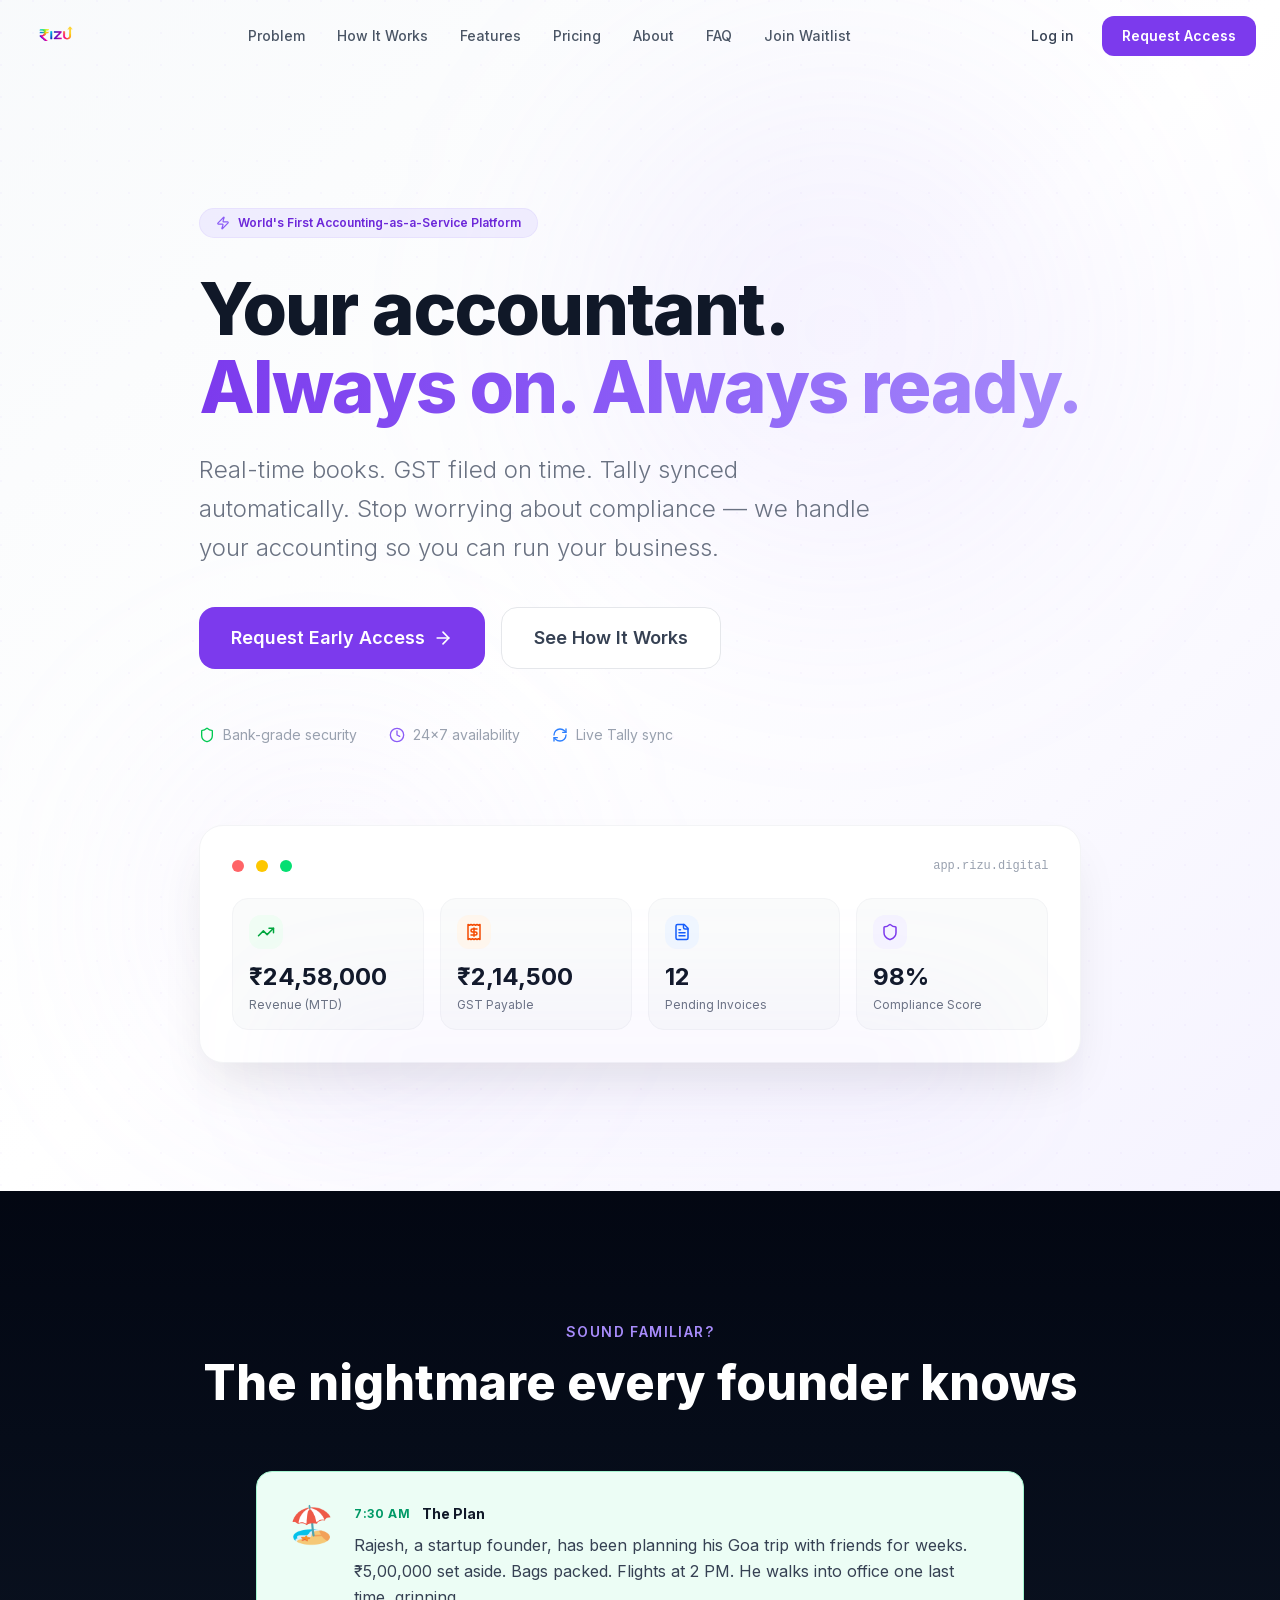
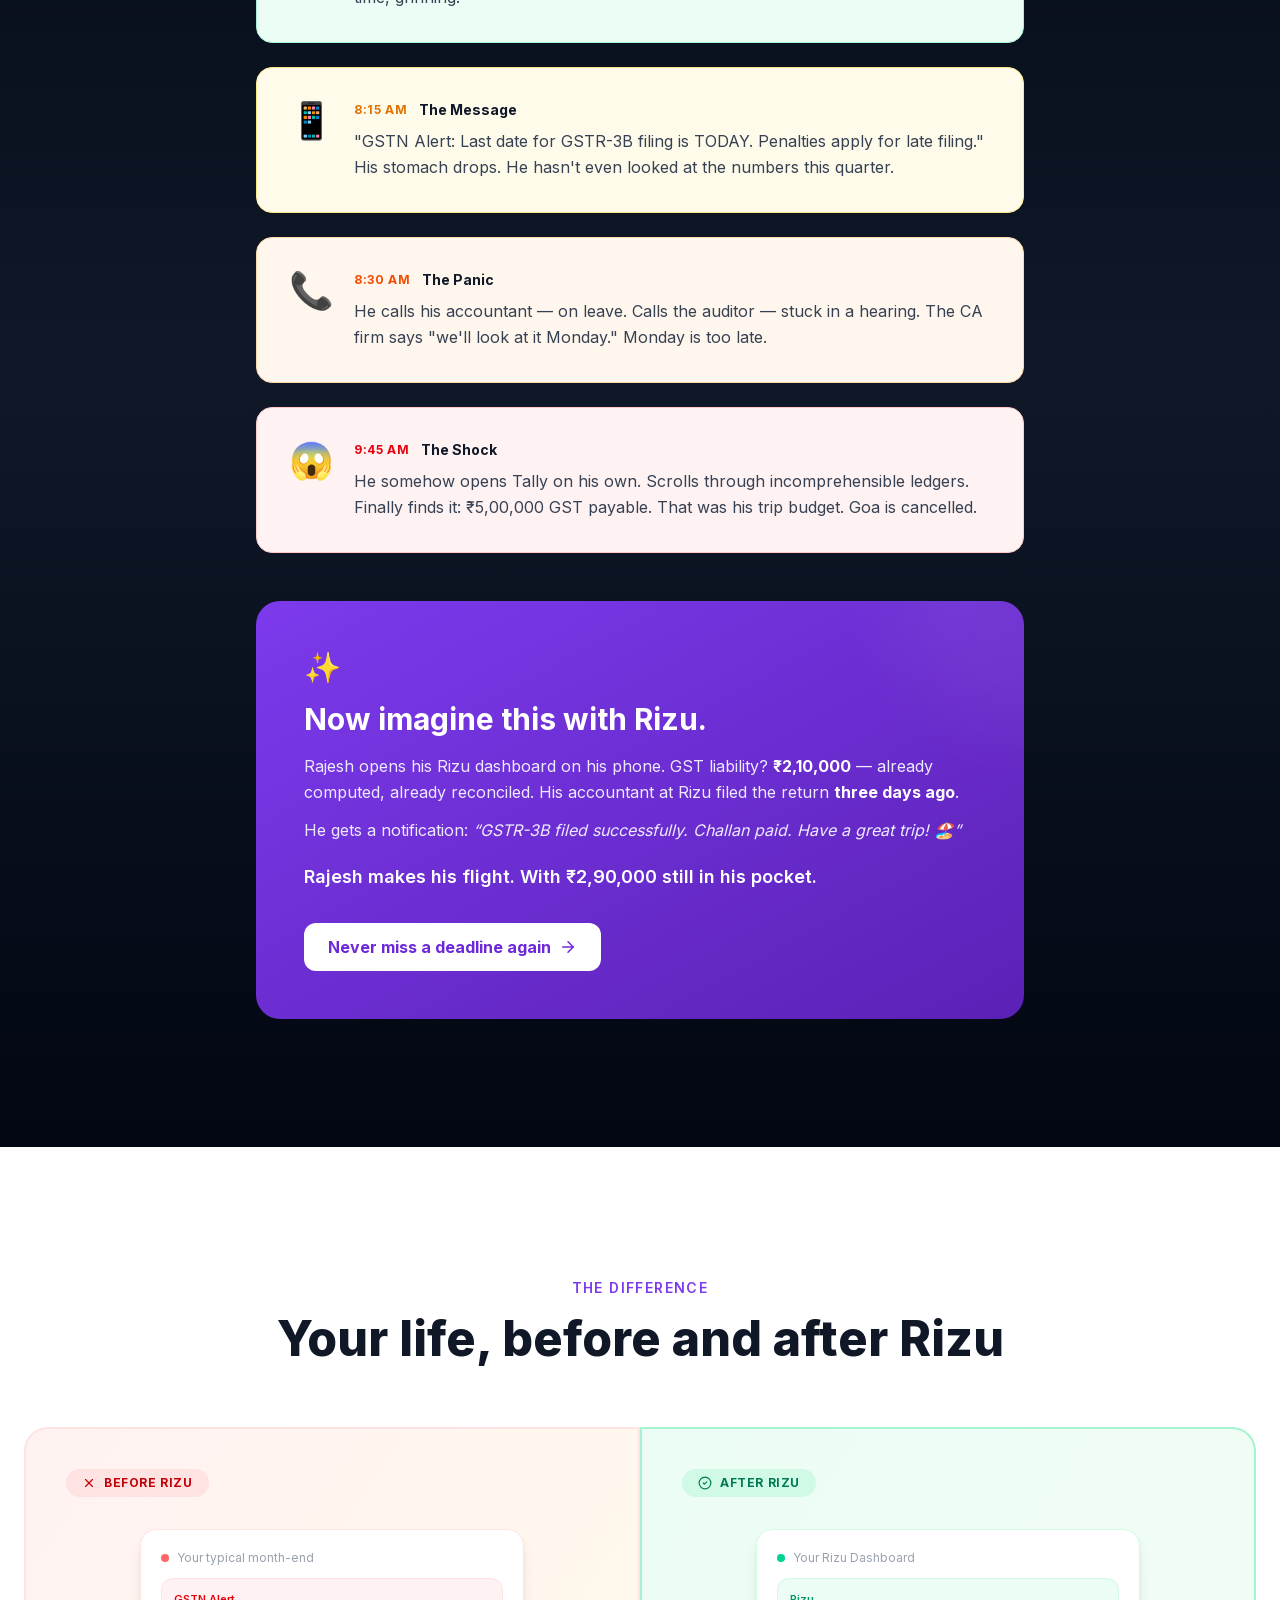
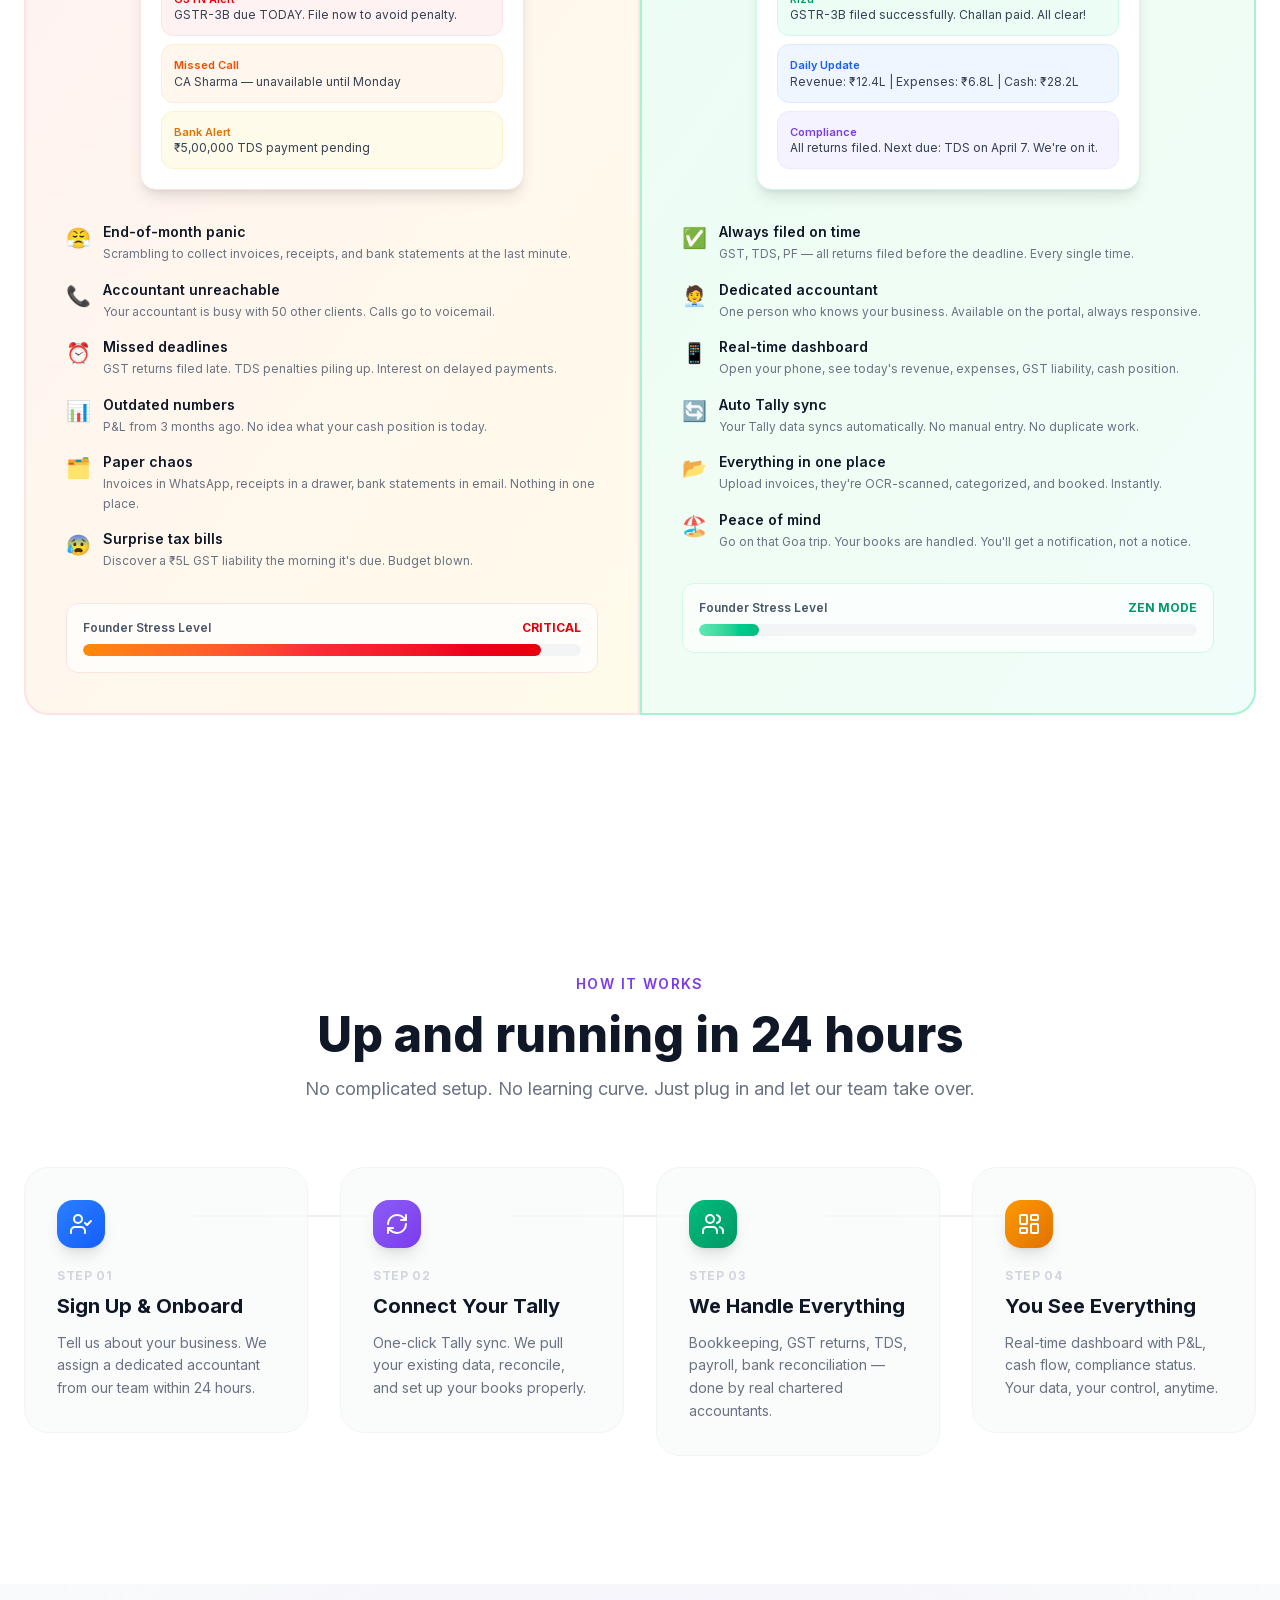
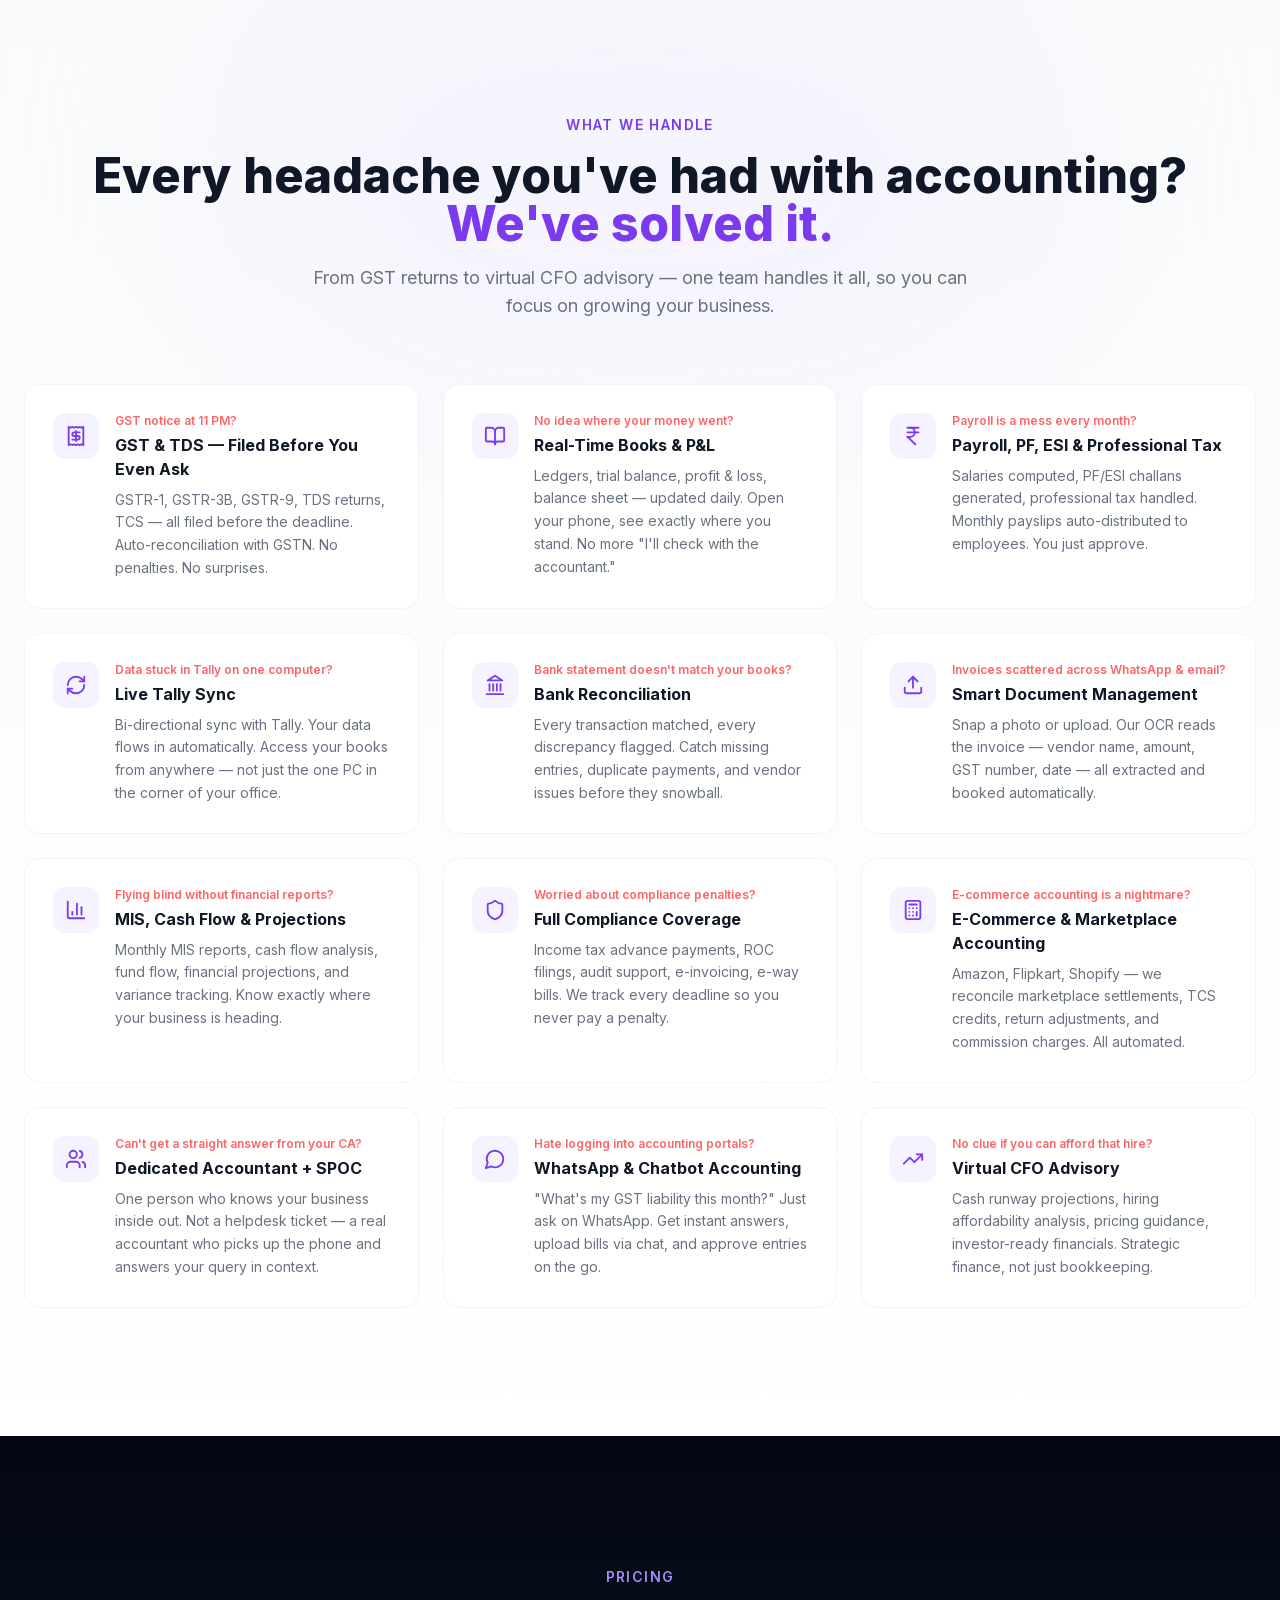
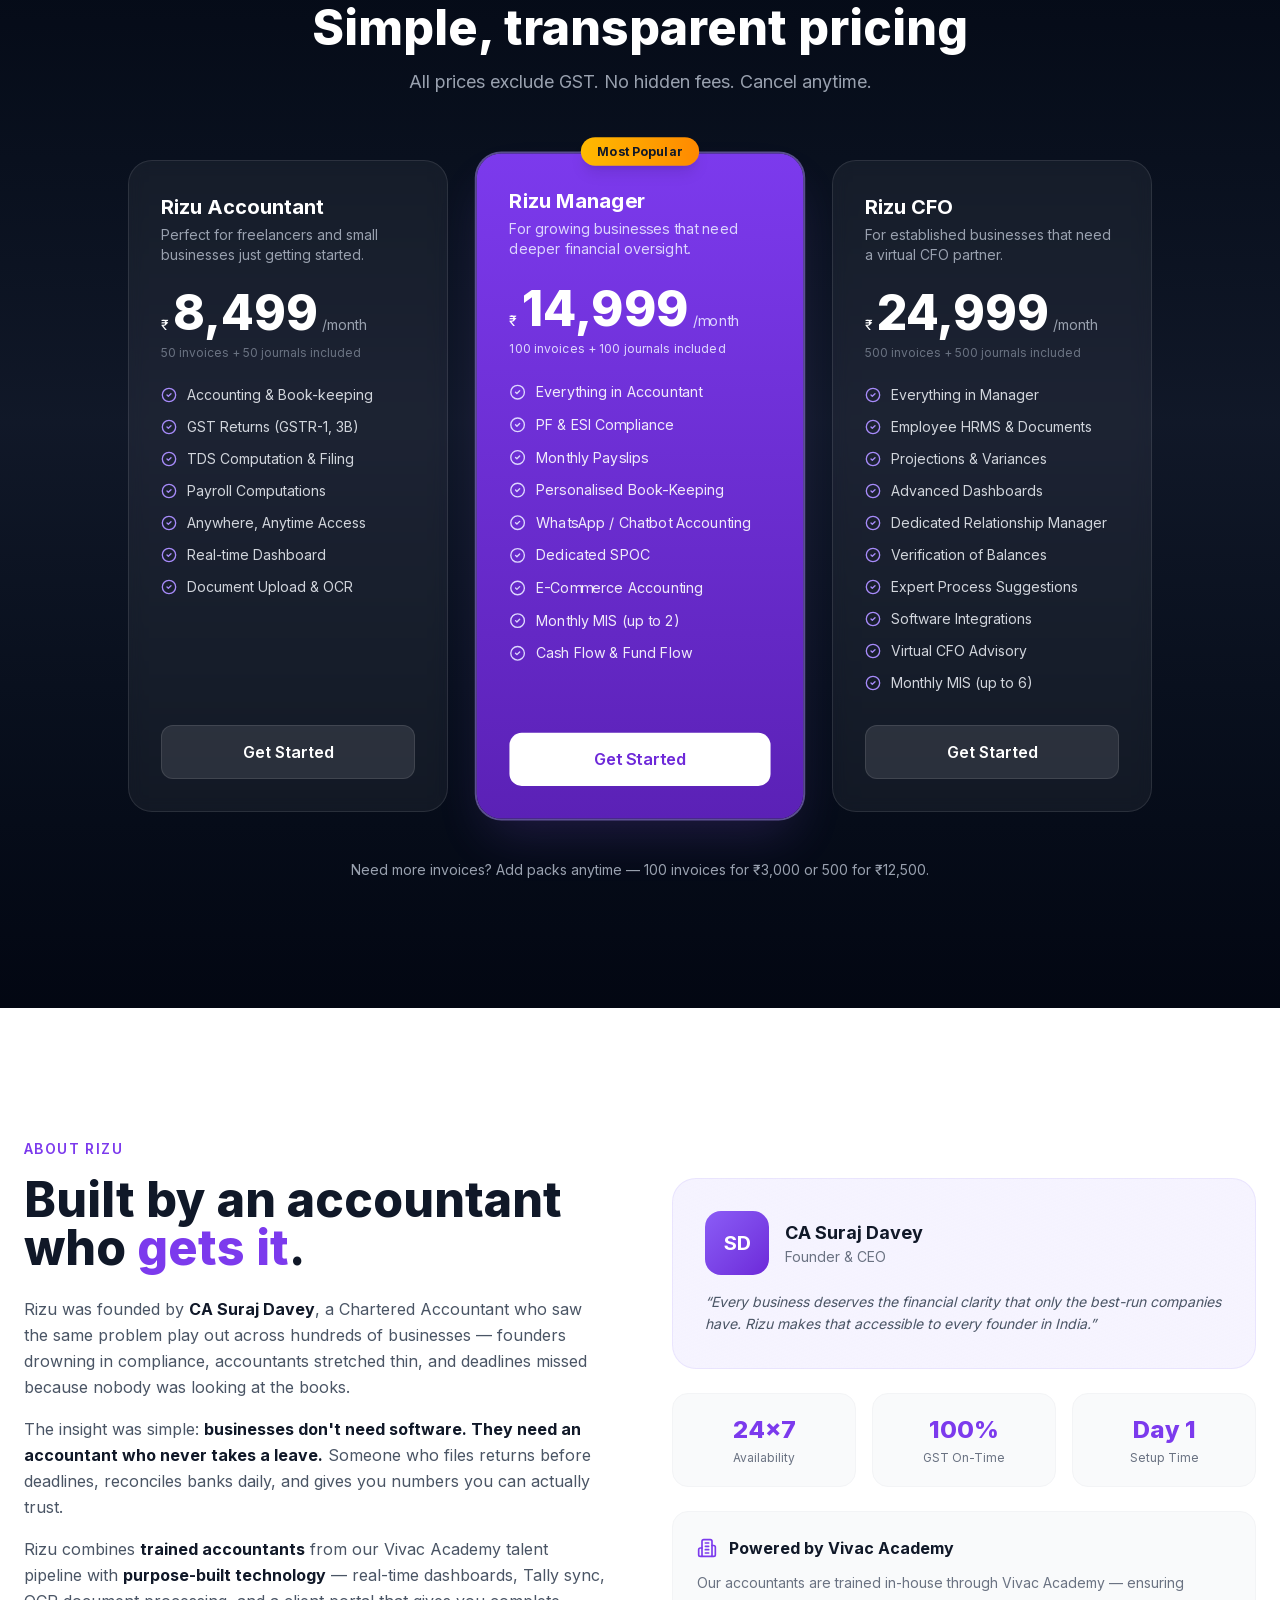
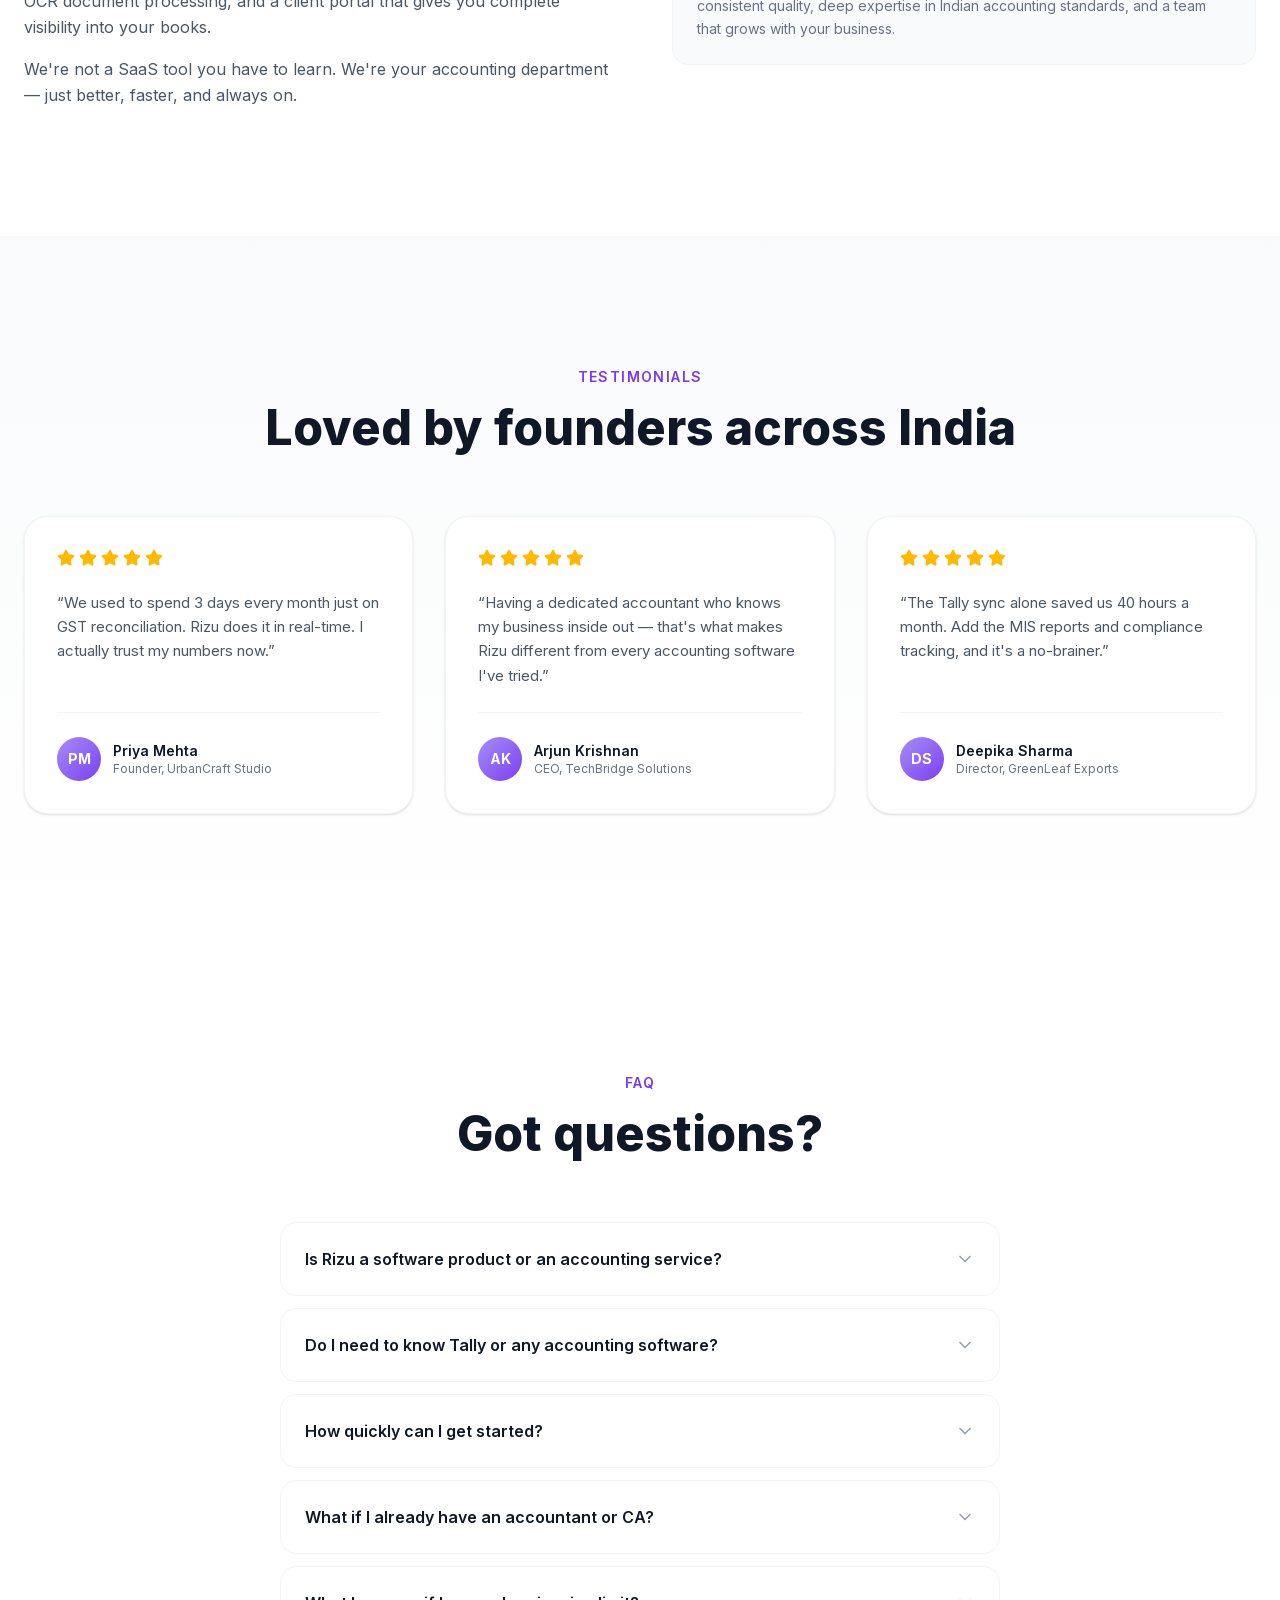
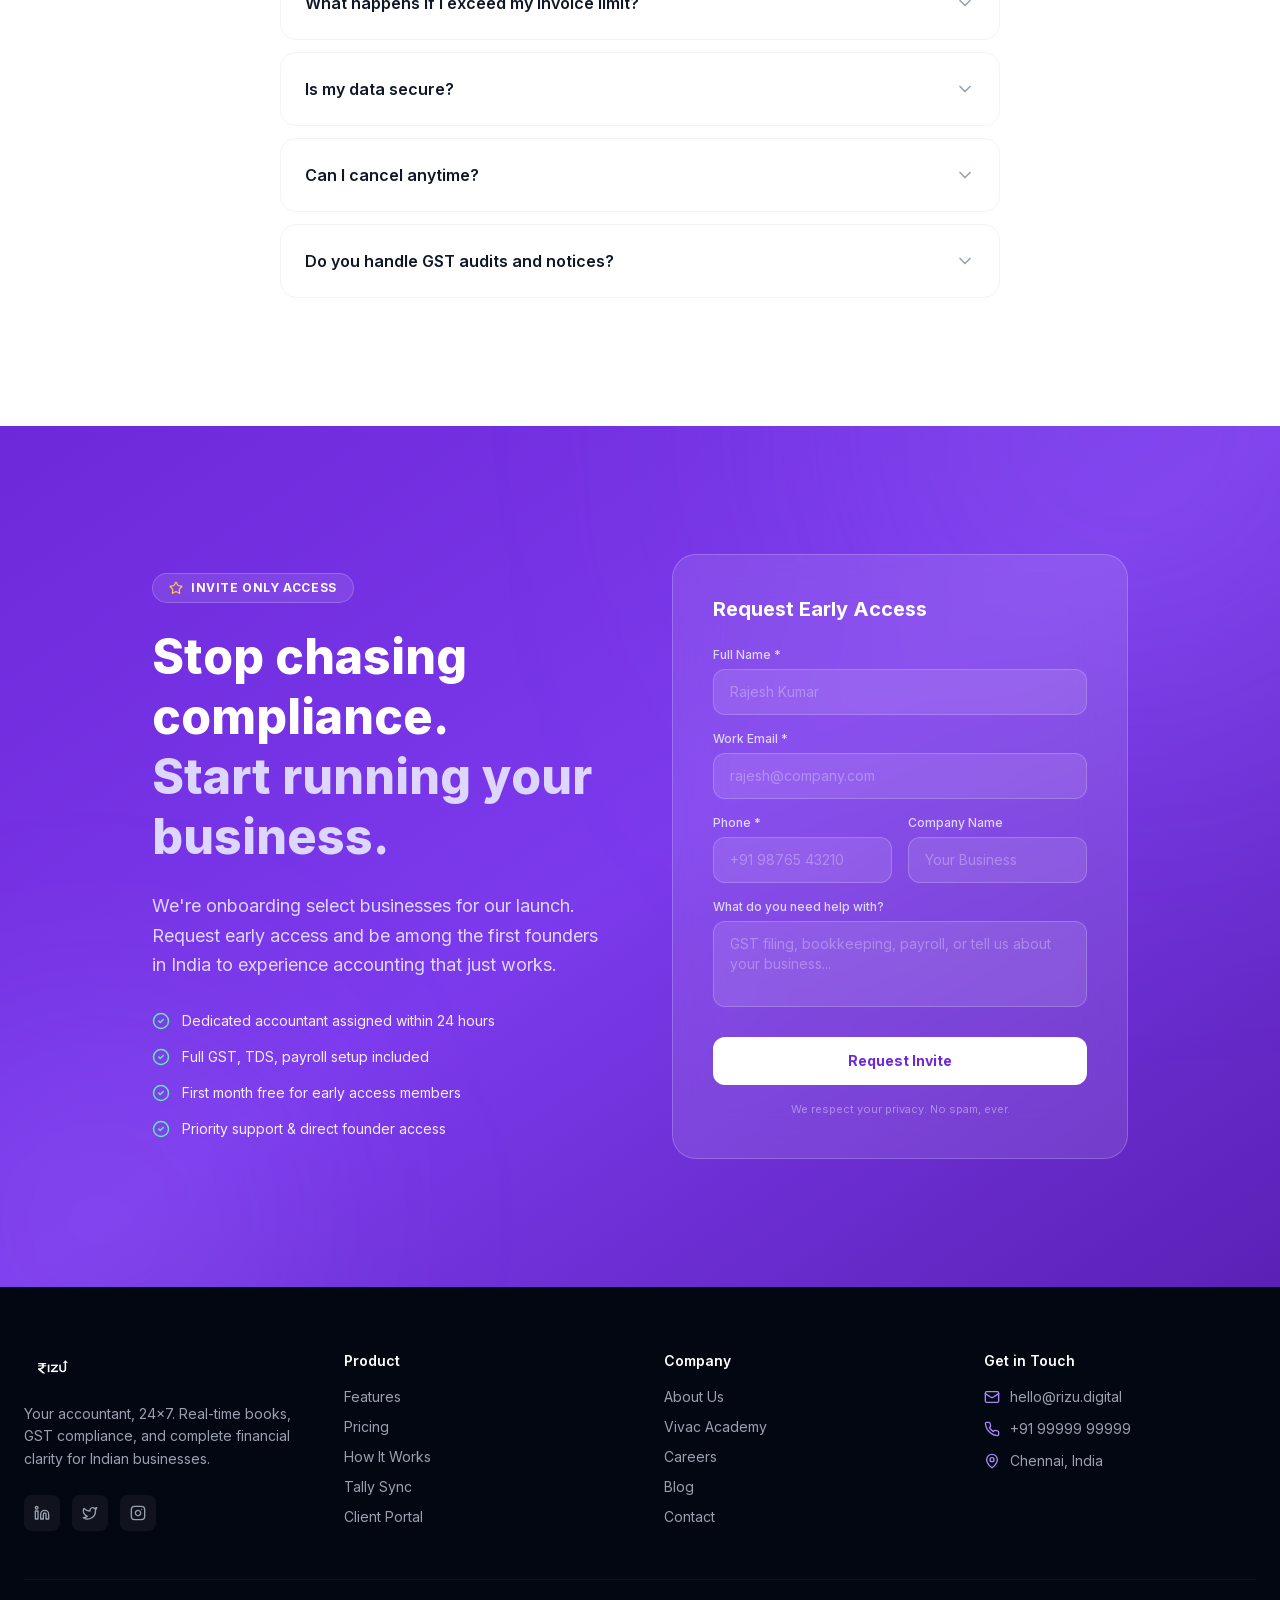
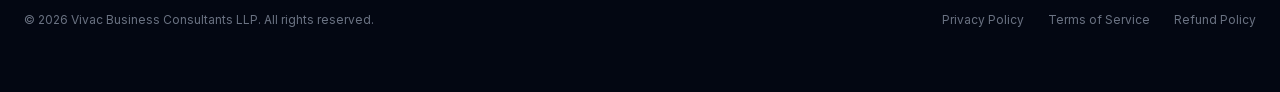
==== commit 9a932772: "Bigger logo, expanded features (12 MSME pain points), world's first AaaS" ====
--- a/index.html
+++ b/index.html
@@ -1 +1 @@
-<!DOCTYPE html><!--fS_34FjMRPm4SfnUNvncE--><html lang="en"><head><meta charSet="utf-8"/><meta name="viewport" content="width=device-width, initial-scale=1"/><link rel="stylesheet" href="/_next/static/css/8df0acad434debb7.css" data-precedence="next"/><link rel="preload" as="script" fetchPriority="low" href="/_next/static/chunks/webpack-9ca368b0e7a36aa6.js"/><script src="/_next/static/chunks/8e6518bb-c26e82767f1faf66.js" async=""></script><script src="/_next/static/chunks/743-7e81a1cf79ec4482.js" async=""></script><script src="/_next/static/chunks/main-app-81c515fb38a3aa00.js" async=""></script><script src="/_next/static/chunks/789-8793a3012aaea568.js" async=""></script><script src="/_next/static/chunks/app/page-e732e982dc161baf.js" async=""></script><title>Rizu — Your Accountant, 24×7</title><meta name="description" content="Outsourced accounting for Indian businesses. Real-time books, GST/TDS compliance, Tally sync, payroll — all handled by real chartered accountants."/><meta property="og:title" content="Rizu — Your Accountant, 24×7"/><meta property="og:description" content="Outsourced accounting for Indian businesses. Real-time books, GST/TDS compliance, Tally sync, payroll."/><meta property="og:url" content="https://rizu.digital"/><meta property="og:site_name" content="Rizu"/><meta property="og:type" content="website"/><meta name="twitter:card" content="summary"/><meta name="twitter:title" content="Rizu — Your Accountant, 24×7"/><meta name="twitter:description" content="Outsourced accounting for Indian businesses. Real-time books, GST/TDS compliance, Tally sync, payroll."/><link rel="icon" href="/icon.svg"/><script src="/_next/static/chunks/polyfills-42372ed130431b0a.js" noModule=""></script></head><body class="__variable_f367f3 __variable_ed3508 __className_f367f3 antialiased"><div hidden=""><!--$--><!--/$--></div><main class="overflow-x-hidden"><nav class="fixed top-0 left-0 right-0 z-50 transition-all duration-300 bg-transparent"><div class="mx-auto max-w-7xl px-6 py-4 flex items-center justify-between"><a href="#" class="flex items-center gap-2.5"><img alt="Rizu" loading="lazy" width="48" height="48" decoding="async" data-nimg="1" class="rounded-xl" style="color:transparent" src="/logo.png"/><span class="font-[var(--font-outfit)] text-2xl font-bold tracking-tight text-gray-900">Rizu</span></a><div class="hidden lg:flex items-center gap-8"><a href="#problem" class="text-sm font-medium text-gray-600 hover:text-rizu-700 transition-colors">Problem</a><a href="#how" class="text-sm font-medium text-gray-600 hover:text-rizu-700 transition-colors">How It Works</a><a href="#features" class="text-sm font-medium text-gray-600 hover:text-rizu-700 transition-colors">Features</a><a href="#pricing" class="text-sm font-medium text-gray-600 hover:text-rizu-700 transition-colors">Pricing</a><a href="#about" class="text-sm font-medium text-gray-600 hover:text-rizu-700 transition-colors">About</a><a href="#faq" class="text-sm font-medium text-gray-600 hover:text-rizu-700 transition-colors">FAQ</a><a href="#waitlist" class="text-sm font-medium text-gray-600 hover:text-rizu-700 transition-colors">Join Waitlist</a></div><div class="hidden lg:flex items-center gap-3"><a href="https://app.rizu.digital/login" class="text-sm font-medium text-gray-700 hover:text-rizu-700 px-4 py-2 rounded-lg transition-colors">Log in</a><a href="#waitlist" class="text-sm font-semibold text-white bg-rizu-600 hover:bg-rizu-700 px-5 py-2.5 rounded-xl transition-all hover:shadow-lg hover:shadow-rizu-500/25">Request Access</a></div><button class="lg:hidden p-2 text-gray-700"><svg xmlns="http://www.w3.org/2000/svg" width="24" height="24" viewBox="0 0 24 24" fill="none" stroke="currentColor" stroke-width="2" stroke-linecap="round" stroke-linejoin="round" class="lucide lucide-menu"><line x1="4" x2="20" y1="12" y2="12"></line><line x1="4" x2="20" y1="6" y2="6"></line><line x1="4" x2="20" y1="18" y2="18"></line></svg></button></div></nav><section class="relative min-h-screen flex items-center overflow-hidden pt-20"><div class="absolute inset-0 bg-gradient-to-br from-slate-50 via-white to-rizu-50"></div><div class="absolute inset-0 opacity-[0.03]" style="background-image:radial-gradient(circle at 1px 1px, #7c3aed 1px, transparent 0);background-size:32px 32px"></div><div class="absolute top-20 right-[15%] w-[500px] h-[500px] bg-rizu-400/10 rounded-full blur-[120px]"></div><div class="absolute bottom-20 left-[10%] w-[400px] h-[400px] bg-rizu-300/8 rounded-full blur-[100px]"></div><div class="relative mx-auto max-w-7xl px-6 py-24 lg:py-32"><div class="max-w-4xl"><div class="" style="opacity:0;transform:translateY(40px);transition:opacity 0.7s ease 0s, transform 0.7s ease 0s"><div class="inline-flex items-center gap-2 bg-rizu-100/80 text-rizu-700 text-xs font-semibold px-4 py-1.5 rounded-full mb-8 border border-rizu-200/50"><svg xmlns="http://www.w3.org/2000/svg" width="14" height="14" viewBox="0 0 24 24" fill="none" stroke="currentColor" stroke-width="2" stroke-linecap="round" stroke-linejoin="round" class="lucide lucide-zap text-rizu-500"><path d="M4 14a1 1 0 0 1-.78-1.63l9.9-10.2a.5.5 0 0 1 .86.46l-1.92 6.02A1 1 0 0 0 13 10h7a1 1 0 0 1 .78 1.63l-9.9 10.2a.5.5 0 0 1-.86-.46l1.92-6.02A1 1 0 0 0 11 14z"></path></svg>India&#x27;s Accounting-as-a-Service Platform</div></div><div class="" style="opacity:0;transform:translateY(40px);transition:opacity 0.7s ease 0.1s, transform 0.7s ease 0.1s"><h1 class="font-[var(--font-outfit)] text-5xl sm:text-6xl lg:text-7xl font-extrabold leading-[1.08] tracking-tight text-gray-900 mb-6">Your accountant.<br/><span class="bg-gradient-to-r from-rizu-600 via-rizu-500 to-rizu-400 bg-clip-text text-transparent">Always on. Always ready.</span></h1></div><div class="" style="opacity:0;transform:translateY(40px);transition:opacity 0.7s ease 0.2s, transform 0.7s ease 0.2s"><p class="text-xl lg:text-2xl text-gray-500 max-w-2xl leading-relaxed mb-10 font-light">Real-time books. GST filed on time. Tally synced automatically. Stop worrying about compliance — we handle your accounting so you can run your business.</p></div><div class="" style="opacity:0;transform:translateY(40px);transition:opacity 0.7s ease 0.3s, transform 0.7s ease 0.3s"><div class="flex flex-wrap gap-4"><a href="#waitlist" class="group inline-flex items-center gap-2 bg-rizu-600 hover:bg-rizu-700 text-white font-semibold px-8 py-4 rounded-2xl text-lg transition-all hover:shadow-2xl hover:shadow-rizu-500/30 hover:-translate-y-0.5">Request Early Access<svg xmlns="http://www.w3.org/2000/svg" width="20" height="20" viewBox="0 0 24 24" fill="none" stroke="currentColor" stroke-width="2" stroke-linecap="round" stroke-linejoin="round" class="lucide lucide-arrow-right transition-transform group-hover:translate-x-1"><path d="M5 12h14"></path><path d="m12 5 7 7-7 7"></path></svg></a><a href="#how" class="inline-flex items-center gap-2 bg-white hover:bg-gray-50 text-gray-700 font-semibold px-8 py-4 rounded-2xl text-lg border border-gray-200 transition-all hover:shadow-lg">See How It Works</a></div></div><div class="" style="opacity:0;transform:translateY(40px);transition:opacity 0.7s ease 0.4s, transform 0.7s ease 0.4s"><div class="flex flex-wrap items-center gap-8 mt-14 text-sm text-gray-400"><div class="flex items-center gap-2"><svg xmlns="http://www.w3.org/2000/svg" width="16" height="16" viewBox="0 0 24 24" fill="none" stroke="currentColor" stroke-width="2" stroke-linecap="round" stroke-linejoin="round" class="lucide lucide-shield text-green-500"><path d="M20 13c0 5-3.5 7.5-7.66 8.95a1 1 0 0 1-.67-.01C7.5 20.5 4 18 4 13V6a1 1 0 0 1 1-1c2 0 4.5-1.2 6.24-2.72a1.17 1.17 0 0 1 1.52 0C14.51 3.81 17 5 19 5a1 1 0 0 1 1 1z"></path></svg><span>Bank-grade security</span></div><div class="flex items-center gap-2"><svg xmlns="http://www.w3.org/2000/svg" width="16" height="16" viewBox="0 0 24 24" fill="none" stroke="currentColor" stroke-width="2" stroke-linecap="round" stroke-linejoin="round" class="lucide lucide-clock text-rizu-500"><circle cx="12" cy="12" r="10"></circle><polyline points="12 6 12 12 16 14"></polyline></svg><span>24×7 availability</span></div><div class="flex items-center gap-2"><svg xmlns="http://www.w3.org/2000/svg" width="16" height="16" viewBox="0 0 24 24" fill="none" stroke="currentColor" stroke-width="2" stroke-linecap="round" stroke-linejoin="round" class="lucide lucide-refresh-cw text-blue-500"><path d="M3 12a9 9 0 0 1 9-9 9.75 9.75 0 0 1 6.74 2.74L21 8"></path><path d="M21 3v5h-5"></path><path d="M21 12a9 9 0 0 1-9 9 9.75 9.75 0 0 1-6.74-2.74L3 16"></path><path d="M8 16H3v5"></path></svg><span>Live Tally sync</span></div></div></div></div><div class="" style="opacity:0;transform:translateY(40px);transition:opacity 0.7s ease 0.5s, transform 0.7s ease 0.5s"><div class="mt-16 lg:mt-20 relative"><div class="bg-white rounded-3xl shadow-2xl shadow-black/10 border border-gray-100 p-6 lg:p-8 max-w-5xl mx-auto"><div class="flex items-center justify-between mb-6"><div class="flex items-center gap-3"><div class="w-3 h-3 rounded-full bg-red-400"></div><div class="w-3 h-3 rounded-full bg-yellow-400"></div><div class="w-3 h-3 rounded-full bg-green-400"></div></div><div class="text-xs text-gray-400 font-mono">app.rizu.digital</div></div><div class="grid grid-cols-2 lg:grid-cols-4 gap-4"><div class="bg-gray-50/80 rounded-2xl p-4 border border-gray-100"><div class="inline-flex p-2 rounded-xl mb-3 text-green-600 bg-green-50"><svg xmlns="http://www.w3.org/2000/svg" width="18" height="18" viewBox="0 0 24 24" fill="none" stroke="currentColor" stroke-width="2" stroke-linecap="round" stroke-linejoin="round" class="lucide lucide-trending-up"><polyline points="22 7 13.5 15.5 8.5 10.5 2 17"></polyline><polyline points="16 7 22 7 22 13"></polyline></svg></div><div class="text-xl lg:text-2xl font-bold text-gray-900 font-[var(--font-outfit)]">₹24,58,000</div><div class="text-xs text-gray-500 mt-1">Revenue (MTD)</div></div><div class="bg-gray-50/80 rounded-2xl p-4 border border-gray-100"><div class="inline-flex p-2 rounded-xl mb-3 text-orange-600 bg-orange-50"><svg xmlns="http://www.w3.org/2000/svg" width="18" height="18" viewBox="0 0 24 24" fill="none" stroke="currentColor" stroke-width="2" stroke-linecap="round" stroke-linejoin="round" class="lucide lucide-receipt"><path d="M4 2v20l2-1 2 1 2-1 2 1 2-1 2 1 2-1 2 1V2l-2 1-2-1-2 1-2-1-2 1-2-1-2 1Z"></path><path d="M16 8h-6a2 2 0 1 0 0 4h4a2 2 0 1 1 0 4H8"></path><path d="M12 17.5v-11"></path></svg></div><div class="text-xl lg:text-2xl font-bold text-gray-900 font-[var(--font-outfit)]">₹2,14,500</div><div class="text-xs text-gray-500 mt-1">GST Payable</div></div><div class="bg-gray-50/80 rounded-2xl p-4 border border-gray-100"><div class="inline-flex p-2 rounded-xl mb-3 text-blue-600 bg-blue-50"><svg xmlns="http://www.w3.org/2000/svg" width="18" height="18" viewBox="0 0 24 24" fill="none" stroke="currentColor" stroke-width="2" stroke-linecap="round" stroke-linejoin="round" class="lucide lucide-file-text"><path d="M15 2H6a2 2 0 0 0-2 2v16a2 2 0 0 0 2 2h12a2 2 0 0 0 2-2V7Z"></path><path d="M14 2v4a2 2 0 0 0 2 2h4"></path><path d="M10 9H8"></path><path d="M16 13H8"></path><path d="M16 17H8"></path></svg></div><div class="text-xl lg:text-2xl font-bold text-gray-900 font-[var(--font-outfit)]">12</div><div class="text-xs text-gray-500 mt-1">Pending Invoices</div></div><div class="bg-gray-50/80 rounded-2xl p-4 border border-gray-100"><div class="inline-flex p-2 rounded-xl mb-3 text-rizu-600 bg-rizu-50"><svg xmlns="http://www.w3.org/2000/svg" width="18" height="18" viewBox="0 0 24 24" fill="none" stroke="currentColor" stroke-width="2" stroke-linecap="round" stroke-linejoin="round" class="lucide lucide-shield"><path d="M20 13c0 5-3.5 7.5-7.66 8.95a1 1 0 0 1-.67-.01C7.5 20.5 4 18 4 13V6a1 1 0 0 1 1-1c2 0 4.5-1.2 6.24-2.72a1.17 1.17 0 0 1 1.52 0C14.51 3.81 17 5 19 5a1 1 0 0 1 1 1z"></path></svg></div><div class="text-xl lg:text-2xl font-bold text-gray-900 font-[var(--font-outfit)]">98%</div><div class="text-xs text-gray-500 mt-1">Compliance Score</div></div></div></div><div class="absolute -bottom-10 left-1/2 -translate-x-1/2 w-[80%] h-20 bg-rizu-400/10 blur-[60px] rounded-full"></div></div></div></div></section><section id="problem" class="relative py-24 lg:py-32 overflow-hidden"><div class="absolute inset-0 bg-gradient-to-b from-gray-950 via-gray-900 to-gray-950"></div><div class="absolute inset-0 opacity-[0.04]" style="background-image:radial-gradient(circle at 1px 1px, #fff 0.5px, transparent 0);background-size:24px 24px"></div><div class="relative mx-auto max-w-7xl px-6"><div class="" style="opacity:0;transform:translateY(40px);transition:opacity 0.7s ease 0s, transform 0.7s ease 0s"><div class="text-center mb-16"><span class="text-rizu-400 text-sm font-semibold uppercase tracking-widest">Sound Familiar?</span><h2 class="font-[var(--font-outfit)] text-4xl lg:text-5xl font-extrabold text-white mt-4">The nightmare every founder knows</h2></div></div><div class="max-w-3xl mx-auto space-y-6"><div class="" style="opacity:0;transform:translateY(40px);transition:opacity 0.7s ease 0s, transform 0.7s ease 0s"><div class="relative rounded-2xl border p-6 lg:p-8 bg-emerald-50 border-emerald-200 transition-all"><div class="flex items-start gap-5"><div class="text-4xl shrink-0">🏖️</div><div><div class="flex items-center gap-3 mb-2"><span class="text-xs font-bold uppercase tracking-wider text-emerald-600">7:30 AM</span><span class="text-sm font-bold text-gray-900">The Plan</span></div><p class="text-gray-700 leading-relaxed">Rajesh, a startup founder, has been planning his Goa trip with friends for weeks. ₹5,00,000 set aside. Bags packed. Flights at 2 PM. He walks into office one last time, grinning.</p></div></div></div></div><div class="" style="opacity:0;transform:translateY(40px);transition:opacity 0.7s ease 0.12s, transform 0.7s ease 0.12s"><div class="relative rounded-2xl border p-6 lg:p-8 bg-amber-50 border-amber-200 transition-all"><div class="flex items-start gap-5"><div class="text-4xl shrink-0">📱</div><div><div class="flex items-center gap-3 mb-2"><span class="text-xs font-bold uppercase tracking-wider text-amber-600">8:15 AM</span><span class="text-sm font-bold text-gray-900">The Message</span></div><p class="text-gray-700 leading-relaxed">&quot;GSTN Alert: Last date for GSTR-3B filing is TODAY. Penalties apply for late filing.&quot; His stomach drops. He hasn&#x27;t even looked at the numbers this quarter.</p></div></div></div></div><div class="" style="opacity:0;transform:translateY(40px);transition:opacity 0.7s ease 0.24s, transform 0.7s ease 0.24s"><div class="relative rounded-2xl border p-6 lg:p-8 bg-orange-50 border-orange-200 transition-all"><div class="flex items-start gap-5"><div class="text-4xl shrink-0">📞</div><div><div class="flex items-center gap-3 mb-2"><span class="text-xs font-bold uppercase tracking-wider text-orange-600">8:30 AM</span><span class="text-sm font-bold text-gray-900">The Panic</span></div><p class="text-gray-700 leading-relaxed">He calls his accountant — on leave. Calls the auditor — stuck in a hearing. The CA firm says &quot;we&#x27;ll look at it Monday.&quot; Monday is too late.</p></div></div></div></div><div class="" style="opacity:0;transform:translateY(40px);transition:opacity 0.7s ease 0.36s, transform 0.7s ease 0.36s"><div class="relative rounded-2xl border p-6 lg:p-8 bg-red-50 border-red-200 transition-all"><div class="flex items-start gap-5"><div class="text-4xl shrink-0">😱</div><div><div class="flex items-center gap-3 mb-2"><span class="text-xs font-bold uppercase tracking-wider text-red-600">9:45 AM</span><span class="text-sm font-bold text-gray-900">The Shock</span></div><p class="text-gray-700 leading-relaxed">He somehow opens Tally on his own. Scrolls through incomprehensible ledgers. Finally finds it: ₹5,00,000 GST payable. That was his trip budget. Goa is cancelled.</p></div></div></div></div></div><div class="" style="opacity:0;transform:translateY(40px);transition:opacity 0.7s ease 0.6s, transform 0.7s ease 0.6s"><div class="max-w-3xl mx-auto mt-12"><div class="relative rounded-3xl bg-gradient-to-br from-rizu-600 to-rizu-800 p-8 lg:p-12 text-white overflow-hidden"><div class="absolute top-0 right-0 w-64 h-64 bg-white/5 rounded-full -translate-y-1/2 translate-x-1/2 blur-2xl"></div><div class="relative"><div class="text-3xl mb-4">✨</div><h3 class="font-[var(--font-outfit)] text-2xl lg:text-3xl font-bold mb-4">Now imagine this with Rizu.</h3><div class="space-y-3 text-rizu-100 leading-relaxed"><p>Rajesh opens his Rizu dashboard on his phone. GST liability? <strong class="text-white">₹2,10,000</strong> — already computed, already reconciled. His accountant at Rizu filed the return <strong class="text-white">three days ago</strong>.</p><p>He gets a notification: <em>“GSTR-3B filed successfully. Challan paid. Have a great trip! 🏖️”</em></p><p class="text-white font-semibold text-lg pt-2">Rajesh makes his flight. With ₹2,90,000 still in his pocket.</p></div><a href="#waitlist" class="inline-flex items-center gap-2 bg-white text-rizu-700 font-bold px-6 py-3 rounded-xl mt-8 hover:shadow-xl transition-all hover:-translate-y-0.5">Never miss a deadline again<svg xmlns="http://www.w3.org/2000/svg" width="18" height="18" viewBox="0 0 24 24" fill="none" stroke="currentColor" stroke-width="2" stroke-linecap="round" stroke-linejoin="round" class="lucide lucide-arrow-right"><path d="M5 12h14"></path><path d="m12 5 7 7-7 7"></path></svg></a></div></div></div></div></div></section><section class="py-24 lg:py-32 bg-white relative overflow-hidden"><div class="mx-auto max-w-7xl px-6"><div class="" style="opacity:0;transform:translateY(40px);transition:opacity 0.7s ease 0s, transform 0.7s ease 0s"><div class="text-center mb-16"><span class="text-rizu-600 text-sm font-semibold uppercase tracking-widest">The Difference</span><h2 class="font-[var(--font-outfit)] text-4xl lg:text-5xl font-extrabold text-gray-900 mt-4">Your life, before and after Rizu</h2></div></div><div class="grid lg:grid-cols-2 gap-8 lg:gap-0"><div class="" style="opacity:0;transform:translateY(40px);transition:opacity 0.7s ease 0.1s, transform 0.7s ease 0.1s"><div class="relative rounded-3xl lg:rounded-r-none bg-gradient-to-br from-red-50 via-orange-50 to-amber-50 border-2 border-red-100 p-8 lg:p-10 h-full"><div class="inline-flex items-center gap-2 bg-red-100 text-red-700 text-xs font-bold px-4 py-1.5 rounded-full mb-8 uppercase tracking-wider"><svg xmlns="http://www.w3.org/2000/svg" width="14" height="14" viewBox="0 0 24 24" fill="none" stroke="currentColor" stroke-width="2" stroke-linecap="round" stroke-linejoin="round" class="lucide lucide-x"><path d="M18 6 6 18"></path><path d="m6 6 12 12"></path></svg>Before Rizu</div><div class="bg-white rounded-2xl shadow-lg border border-red-100 p-5 mb-8 max-w-sm mx-auto"><div class="flex items-center gap-2 mb-3 text-xs text-gray-400"><div class="w-2 h-2 rounded-full bg-red-400"></div>Your typical month-end</div><div class="space-y-2"><div class="bg-red-50 rounded-xl p-3 border border-red-100"><div class="text-[11px] text-red-600 font-semibold">GSTN Alert</div><div class="text-xs text-gray-700">GSTR-3B due TODAY. File now to avoid penalty.</div></div><div class="bg-orange-50 rounded-xl p-3 border border-orange-100"><div class="text-[11px] text-orange-600 font-semibold">Missed Call</div><div class="text-xs text-gray-700">CA Sharma — unavailable until Monday</div></div><div class="bg-amber-50 rounded-xl p-3 border border-amber-100"><div class="text-[11px] text-amber-600 font-semibold">Bank Alert</div><div class="text-xs text-gray-700">₹5,00,000 TDS payment pending</div></div></div></div><div class="space-y-4"><div class="flex items-start gap-3"><span class="text-xl shrink-0 mt-0.5">😤</span><div><h4 class="font-semibold text-gray-900 text-sm">End-of-month panic</h4><p class="text-gray-500 text-xs leading-relaxed mt-0.5">Scrambling to collect invoices, receipts, and bank statements at the last minute.</p></div></div><div class="flex items-start gap-3"><span class="text-xl shrink-0 mt-0.5">📞</span><div><h4 class="font-semibold text-gray-900 text-sm">Accountant unreachable</h4><p class="text-gray-500 text-xs leading-relaxed mt-0.5">Your accountant is busy with 50 other clients. Calls go to voicemail.</p></div></div><div class="flex items-start gap-3"><span class="text-xl shrink-0 mt-0.5">⏰</span><div><h4 class="font-semibold text-gray-900 text-sm">Missed deadlines</h4><p class="text-gray-500 text-xs leading-relaxed mt-0.5">GST returns filed late. TDS penalties piling up. Interest on delayed payments.</p></div></div><div class="flex items-start gap-3"><span class="text-xl shrink-0 mt-0.5">📊</span><div><h4 class="font-semibold text-gray-900 text-sm">Outdated numbers</h4><p class="text-gray-500 text-xs leading-relaxed mt-0.5">P&amp;L from 3 months ago. No idea what your cash position is today.</p></div></div><div class="flex items-start gap-3"><span class="text-xl shrink-0 mt-0.5">🗂️</span><div><h4 class="font-semibold text-gray-900 text-sm">Paper chaos</h4><p class="text-gray-500 text-xs leading-relaxed mt-0.5">Invoices in WhatsApp, receipts in a drawer, bank statements in email. Nothing in one place.</p></div></div><div class="flex items-start gap-3"><span class="text-xl shrink-0 mt-0.5">😰</span><div><h4 class="font-semibold text-gray-900 text-sm">Surprise tax bills</h4><p class="text-gray-500 text-xs leading-relaxed mt-0.5">Discover a ₹5L GST liability the morning it&#x27;s due. Budget blown.</p></div></div></div><div class="mt-8 bg-white/70 rounded-xl p-4 border border-red-100"><div class="flex items-center justify-between mb-2"><span class="text-xs font-semibold text-gray-600">Founder Stress Level</span><span class="text-xs font-bold text-red-600">CRITICAL</span></div><div class="h-3 bg-gray-100 rounded-full overflow-hidden"><div class="h-full w-[92%] bg-gradient-to-r from-orange-400 via-red-500 to-red-600 rounded-full"></div></div></div></div></div><div class="" style="opacity:0;transform:translateY(40px);transition:opacity 0.7s ease 0.2s, transform 0.7s ease 0.2s"><div class="relative rounded-3xl lg:rounded-l-none bg-gradient-to-br from-emerald-50 via-green-50 to-teal-50 border-2 border-emerald-200 p-8 lg:p-10 h-full"><div class="inline-flex items-center gap-2 bg-emerald-100 text-emerald-700 text-xs font-bold px-4 py-1.5 rounded-full mb-8 uppercase tracking-wider"><svg xmlns="http://www.w3.org/2000/svg" width="14" height="14" viewBox="0 0 24 24" fill="none" stroke="currentColor" stroke-width="2" stroke-linecap="round" stroke-linejoin="round" class="lucide lucide-circle-check"><circle cx="12" cy="12" r="10"></circle><path d="m9 12 2 2 4-4"></path></svg>After Rizu</div><div class="bg-white rounded-2xl shadow-lg border border-emerald-100 p-5 mb-8 max-w-sm mx-auto"><div class="flex items-center gap-2 mb-3 text-xs text-gray-400"><div class="w-2 h-2 rounded-full bg-emerald-400"></div>Your Rizu Dashboard</div><div class="space-y-2"><div class="bg-emerald-50 rounded-xl p-3 border border-emerald-100"><div class="text-[11px] text-emerald-600 font-semibold">Rizu</div><div class="text-xs text-gray-700">GSTR-3B filed successfully. Challan paid. All clear!</div></div><div class="bg-blue-50 rounded-xl p-3 border border-blue-100"><div class="text-[11px] text-blue-600 font-semibold">Daily Update</div><div class="text-xs text-gray-700">Revenue: ₹12.4L | Expenses: ₹6.8L | Cash: ₹28.2L</div></div><div class="bg-rizu-50 rounded-xl p-3 border border-rizu-100"><div class="text-[11px] text-rizu-600 font-semibold">Compliance</div><div class="text-xs text-gray-700">All returns filed. Next due: TDS on April 7. We&#x27;re on it.</div></div></div></div><div class="space-y-4"><div class="flex items-start gap-3"><span class="text-xl shrink-0 mt-0.5">✅</span><div><h4 class="font-semibold text-gray-900 text-sm">Always filed on time</h4><p class="text-gray-500 text-xs leading-relaxed mt-0.5">GST, TDS, PF — all returns filed before the deadline. Every single time.</p></div></div><div class="flex items-start gap-3"><span class="text-xl shrink-0 mt-0.5">🧑‍💼</span><div><h4 class="font-semibold text-gray-900 text-sm">Dedicated accountant</h4><p class="text-gray-500 text-xs leading-relaxed mt-0.5">One person who knows your business. Available on the portal, always responsive.</p></div></div><div class="flex items-start gap-3"><span class="text-xl shrink-0 mt-0.5">📱</span><div><h4 class="font-semibold text-gray-900 text-sm">Real-time dashboard</h4><p class="text-gray-500 text-xs leading-relaxed mt-0.5">Open your phone, see today&#x27;s revenue, expenses, GST liability, cash position.</p></div></div><div class="flex items-start gap-3"><span class="text-xl shrink-0 mt-0.5">🔄</span><div><h4 class="font-semibold text-gray-900 text-sm">Auto Tally sync</h4><p class="text-gray-500 text-xs leading-relaxed mt-0.5">Your Tally data syncs automatically. No manual entry. No duplicate work.</p></div></div><div class="flex items-start gap-3"><span class="text-xl shrink-0 mt-0.5">📂</span><div><h4 class="font-semibold text-gray-900 text-sm">Everything in one place</h4><p class="text-gray-500 text-xs leading-relaxed mt-0.5">Upload invoices, they&#x27;re OCR-scanned, categorized, and booked. Instantly.</p></div></div><div class="flex items-start gap-3"><span class="text-xl shrink-0 mt-0.5">🏖️</span><div><h4 class="font-semibold text-gray-900 text-sm">Peace of mind</h4><p class="text-gray-500 text-xs leading-relaxed mt-0.5">Go on that Goa trip. Your books are handled. You&#x27;ll get a notification, not a notice.</p></div></div></div><div class="mt-8 bg-white/70 rounded-xl p-4 border border-emerald-100"><div class="flex items-center justify-between mb-2"><span class="text-xs font-semibold text-gray-600">Founder Stress Level</span><span class="text-xs font-bold text-emerald-600">ZEN MODE</span></div><div class="h-3 bg-gray-100 rounded-full overflow-hidden"><div class="h-full w-[12%] bg-gradient-to-r from-emerald-300 to-emerald-500 rounded-full"></div></div></div></div></div></div></div></section><section id="how" class="py-24 lg:py-32 bg-white relative"><div class="mx-auto max-w-7xl px-6"><div class="" style="opacity:0;transform:translateY(40px);transition:opacity 0.7s ease 0s, transform 0.7s ease 0s"><div class="text-center mb-16"><span class="text-rizu-600 text-sm font-semibold uppercase tracking-widest">How It Works</span><h2 class="font-[var(--font-outfit)] text-4xl lg:text-5xl font-extrabold text-gray-900 mt-4">Up and running in 24 hours</h2><p class="text-gray-500 text-lg mt-4 max-w-2xl mx-auto">No complicated setup. No learning curve. Just plug in and let our team take over.</p></div></div><div class="grid md:grid-cols-2 lg:grid-cols-4 gap-8"><div class="" style="opacity:0;transform:translateY(40px);transition:opacity 0.7s ease 0s, transform 0.7s ease 0s"><div class="relative group"><div class="hidden lg:block absolute top-12 left-[60%] w-[80%] h-[2px] bg-gradient-to-r from-gray-200 to-gray-100"></div><div class="relative bg-gray-50/80 rounded-3xl p-8 border border-gray-100 hover:border-rizu-200 transition-all hover:shadow-xl hover:shadow-rizu-500/5 hover:-translate-y-1"><div class="inline-flex p-3 rounded-2xl bg-gradient-to-br from-blue-500 to-blue-600 text-white mb-5 shadow-lg"><svg xmlns="http://www.w3.org/2000/svg" width="24" height="24" viewBox="0 0 24 24" fill="none" stroke="currentColor" stroke-width="2" stroke-linecap="round" stroke-linejoin="round" class="lucide lucide-user-check"><path d="M16 21v-2a4 4 0 0 0-4-4H6a4 4 0 0 0-4 4v2"></path><circle cx="9" cy="7" r="4"></circle><polyline points="16 11 18 13 22 9"></polyline></svg></div><div class="text-xs font-bold text-gray-300 uppercase tracking-wider mb-2">Step <!-- -->01</div><h3 class="font-[var(--font-outfit)] text-xl font-bold text-gray-900 mb-3">Sign Up &amp; Onboard</h3><p class="text-gray-500 leading-relaxed text-sm">Tell us about your business. We assign a dedicated accountant from our team within 24 hours.</p></div></div></div><div class="" style="opacity:0;transform:translateY(40px);transition:opacity 0.7s ease 0.1s, transform 0.7s ease 0.1s"><div class="relative group"><div class="hidden lg:block absolute top-12 left-[60%] w-[80%] h-[2px] bg-gradient-to-r from-gray-200 to-gray-100"></div><div class="relative bg-gray-50/80 rounded-3xl p-8 border border-gray-100 hover:border-rizu-200 transition-all hover:shadow-xl hover:shadow-rizu-500/5 hover:-translate-y-1"><div class="inline-flex p-3 rounded-2xl bg-gradient-to-br from-rizu-500 to-rizu-600 text-white mb-5 shadow-lg"><svg xmlns="http://www.w3.org/2000/svg" width="24" height="24" viewBox="0 0 24 24" fill="none" stroke="currentColor" stroke-width="2" stroke-linecap="round" stroke-linejoin="round" class="lucide lucide-refresh-cw"><path d="M3 12a9 9 0 0 1 9-9 9.75 9.75 0 0 1 6.74 2.74L21 8"></path><path d="M21 3v5h-5"></path><path d="M21 12a9 9 0 0 1-9 9 9.75 9.75 0 0 1-6.74-2.74L3 16"></path><path d="M8 16H3v5"></path></svg></div><div class="text-xs font-bold text-gray-300 uppercase tracking-wider mb-2">Step <!-- -->02</div><h3 class="font-[var(--font-outfit)] text-xl font-bold text-gray-900 mb-3">Connect Your Tally</h3><p class="text-gray-500 leading-relaxed text-sm">One-click Tally sync. We pull your existing data, reconcile, and set up your books properly.</p></div></div></div><div class="" style="opacity:0;transform:translateY(40px);transition:opacity 0.7s ease 0.2s, transform 0.7s ease 0.2s"><div class="relative group"><div class="hidden lg:block absolute top-12 left-[60%] w-[80%] h-[2px] bg-gradient-to-r from-gray-200 to-gray-100"></div><div class="relative bg-gray-50/80 rounded-3xl p-8 border border-gray-100 hover:border-rizu-200 transition-all hover:shadow-xl hover:shadow-rizu-500/5 hover:-translate-y-1"><div class="inline-flex p-3 rounded-2xl bg-gradient-to-br from-emerald-500 to-emerald-600 text-white mb-5 shadow-lg"><svg xmlns="http://www.w3.org/2000/svg" width="24" height="24" viewBox="0 0 24 24" fill="none" stroke="currentColor" stroke-width="2" stroke-linecap="round" stroke-linejoin="round" class="lucide lucide-users"><path d="M16 21v-2a4 4 0 0 0-4-4H6a4 4 0 0 0-4 4v2"></path><circle cx="9" cy="7" r="4"></circle><path d="M22 21v-2a4 4 0 0 0-3-3.87"></path><path d="M16 3.13a4 4 0 0 1 0 7.75"></path></svg></div><div class="text-xs font-bold text-gray-300 uppercase tracking-wider mb-2">Step <!-- -->03</div><h3 class="font-[var(--font-outfit)] text-xl font-bold text-gray-900 mb-3">We Handle Everything</h3><p class="text-gray-500 leading-relaxed text-sm">Bookkeeping, GST returns, TDS, payroll, bank reconciliation — done by real chartered accountants.</p></div></div></div><div class="" style="opacity:0;transform:translateY(40px);transition:opacity 0.7s ease 0.30000000000000004s, transform 0.7s ease 0.30000000000000004s"><div class="relative group"><div class="relative bg-gray-50/80 rounded-3xl p-8 border border-gray-100 hover:border-rizu-200 transition-all hover:shadow-xl hover:shadow-rizu-500/5 hover:-translate-y-1"><div class="inline-flex p-3 rounded-2xl bg-gradient-to-br from-amber-500 to-amber-600 text-white mb-5 shadow-lg"><svg xmlns="http://www.w3.org/2000/svg" width="24" height="24" viewBox="0 0 24 24" fill="none" stroke="currentColor" stroke-width="2" stroke-linecap="round" stroke-linejoin="round" class="lucide lucide-layout-dashboard"><rect width="7" height="9" x="3" y="3" rx="1"></rect><rect width="7" height="5" x="14" y="3" rx="1"></rect><rect width="7" height="9" x="14" y="12" rx="1"></rect><rect width="7" height="5" x="3" y="16" rx="1"></rect></svg></div><div class="text-xs font-bold text-gray-300 uppercase tracking-wider mb-2">Step <!-- -->04</div><h3 class="font-[var(--font-outfit)] text-xl font-bold text-gray-900 mb-3">You See Everything</h3><p class="text-gray-500 leading-relaxed text-sm">Real-time dashboard with P&amp;L, cash flow, compliance status. Your data, your control, anytime.</p></div></div></div></div></div></section><section id="features" class="py-24 lg:py-32 relative overflow-hidden"><div class="absolute inset-0 bg-gradient-to-b from-gray-50 to-white"></div><div class="absolute top-0 left-1/2 -translate-x-1/2 w-[800px] h-[400px] bg-rizu-100/40 rounded-full blur-[120px]"></div><div class="relative mx-auto max-w-7xl px-6"><div class="" style="opacity:0;transform:translateY(40px);transition:opacity 0.7s ease 0s, transform 0.7s ease 0s"><div class="text-center mb-16"><span class="text-rizu-600 text-sm font-semibold uppercase tracking-widest">Features</span><h2 class="font-[var(--font-outfit)] text-4xl lg:text-5xl font-extrabold text-gray-900 mt-4">Everything your business needs.<br class="hidden sm:block"/> Nothing it doesn&#x27;t.</h2></div></div><div class="grid sm:grid-cols-2 lg:grid-cols-4 gap-6"><div class="" style="opacity:0;transform:translateY(40px);transition:opacity 0.7s ease 0s, transform 0.7s ease 0s"><div class="group bg-white rounded-2xl p-6 border border-gray-100 hover:border-rizu-200 transition-all hover:shadow-xl hover:shadow-rizu-500/5 hover:-translate-y-1 h-full"><div class="inline-flex p-3 rounded-xl bg-rizu-50 text-rizu-600 mb-4 group-hover:bg-rizu-100 transition-colors"><svg xmlns="http://www.w3.org/2000/svg" width="22" height="22" viewBox="0 0 24 24" fill="none" stroke="currentColor" stroke-width="2" stroke-linecap="round" stroke-linejoin="round" class="lucide lucide-book-open"><path d="M12 7v14"></path><path d="M3 18a1 1 0 0 1-1-1V4a1 1 0 0 1 1-1h5a4 4 0 0 1 4 4 4 4 0 0 1 4-4h5a1 1 0 0 1 1 1v13a1 1 0 0 1-1 1h-6a3 3 0 0 0-3 3 3 3 0 0 0-3-3z"></path></svg></div><h3 class="font-[var(--font-outfit)] text-lg font-bold text-gray-900 mb-2">Real-Time Books</h3><p class="text-gray-500 text-sm leading-relaxed">Your ledgers, trial balance, P&amp;L, and balance sheet — updated daily, accessible anytime from your dashboard.</p></div></div><div class="" style="opacity:0;transform:translateY(40px);transition:opacity 0.7s ease 0.06s, transform 0.7s ease 0.06s"><div class="group bg-white rounded-2xl p-6 border border-gray-100 hover:border-rizu-200 transition-all hover:shadow-xl hover:shadow-rizu-500/5 hover:-translate-y-1 h-full"><div class="inline-flex p-3 rounded-xl bg-rizu-50 text-rizu-600 mb-4 group-hover:bg-rizu-100 transition-colors"><svg xmlns="http://www.w3.org/2000/svg" width="22" height="22" viewBox="0 0 24 24" fill="none" stroke="currentColor" stroke-width="2" stroke-linecap="round" stroke-linejoin="round" class="lucide lucide-receipt"><path d="M4 2v20l2-1 2 1 2-1 2 1 2-1 2 1 2-1 2 1V2l-2 1-2-1-2 1-2-1-2 1-2-1-2 1Z"></path><path d="M16 8h-6a2 2 0 1 0 0 4h4a2 2 0 1 1 0 4H8"></path><path d="M12 17.5v-11"></path></svg></div><h3 class="font-[var(--font-outfit)] text-lg font-bold text-gray-900 mb-2">GST &amp; TDS Compliance</h3><p class="text-gray-500 text-sm leading-relaxed">GSTR-1, GSTR-3B, TDS returns — filed on time, every time. Automatic reconciliation with GSTN portal.</p></div></div><div class="" style="opacity:0;transform:translateY(40px);transition:opacity 0.7s ease 0.12s, transform 0.7s ease 0.12s"><div class="group bg-white rounded-2xl p-6 border border-gray-100 hover:border-rizu-200 transition-all hover:shadow-xl hover:shadow-rizu-500/5 hover:-translate-y-1 h-full"><div class="inline-flex p-3 rounded-xl bg-rizu-50 text-rizu-600 mb-4 group-hover:bg-rizu-100 transition-colors"><svg xmlns="http://www.w3.org/2000/svg" width="22" height="22" viewBox="0 0 24 24" fill="none" stroke="currentColor" stroke-width="2" stroke-linecap="round" stroke-linejoin="round" class="lucide lucide-refresh-cw"><path d="M3 12a9 9 0 0 1 9-9 9.75 9.75 0 0 1 6.74 2.74L21 8"></path><path d="M21 3v5h-5"></path><path d="M21 12a9 9 0 0 1-9 9 9.75 9.75 0 0 1-6.74-2.74L3 16"></path><path d="M8 16H3v5"></path></svg></div><h3 class="font-[var(--font-outfit)] text-lg font-bold text-gray-900 mb-2">Tally Sync</h3><p class="text-gray-500 text-sm leading-relaxed">Bi-directional Tally integration. Your existing data flows in seamlessly. No double entry.</p></div></div><div class="" style="opacity:0;transform:translateY(40px);transition:opacity 0.7s ease 0.18s, transform 0.7s ease 0.18s"><div class="group bg-white rounded-2xl p-6 border border-gray-100 hover:border-rizu-200 transition-all hover:shadow-xl hover:shadow-rizu-500/5 hover:-translate-y-1 h-full"><div class="inline-flex p-3 rounded-xl bg-rizu-50 text-rizu-600 mb-4 group-hover:bg-rizu-100 transition-colors"><svg xmlns="http://www.w3.org/2000/svg" width="22" height="22" viewBox="0 0 24 24" fill="none" stroke="currentColor" stroke-width="2" stroke-linecap="round" stroke-linejoin="round" class="lucide lucide-indian-rupee"><path d="M6 3h12"></path><path d="M6 8h12"></path><path d="m6 13 8.5 8"></path><path d="M6 13h3"></path><path d="M9 13c6.667 0 6.667-10 0-10"></path></svg></div><h3 class="font-[var(--font-outfit)] text-lg font-bold text-gray-900 mb-2">Payroll &amp; Compliance</h3><p class="text-gray-500 text-sm leading-relaxed">Salary computation, PF, ESI, professional tax. Monthly payslips generated and distributed.</p></div></div><div class="" style="opacity:0;transform:translateY(40px);transition:opacity 0.7s ease 0.24s, transform 0.7s ease 0.24s"><div class="group bg-white rounded-2xl p-6 border border-gray-100 hover:border-rizu-200 transition-all hover:shadow-xl hover:shadow-rizu-500/5 hover:-translate-y-1 h-full"><div class="inline-flex p-3 rounded-xl bg-rizu-50 text-rizu-600 mb-4 group-hover:bg-rizu-100 transition-colors"><svg xmlns="http://www.w3.org/2000/svg" width="22" height="22" viewBox="0 0 24 24" fill="none" stroke="currentColor" stroke-width="2" stroke-linecap="round" stroke-linejoin="round" class="lucide lucide-chart-column"><path d="M3 3v16a2 2 0 0 0 2 2h16"></path><path d="M18 17V9"></path><path d="M13 17V5"></path><path d="M8 17v-3"></path></svg></div><h3 class="font-[var(--font-outfit)] text-lg font-bold text-gray-900 mb-2">MIS Reports</h3><p class="text-gray-500 text-sm leading-relaxed">Cash flow, fund flow, monthly MIS, projections, and variance analysis. Know where your money goes.</p></div></div><div class="" style="opacity:0;transform:translateY(40px);transition:opacity 0.7s ease 0.3s, transform 0.7s ease 0.3s"><div class="group bg-white rounded-2xl p-6 border border-gray-100 hover:border-rizu-200 transition-all hover:shadow-xl hover:shadow-rizu-500/5 hover:-translate-y-1 h-full"><div class="inline-flex p-3 rounded-xl bg-rizu-50 text-rizu-600 mb-4 group-hover:bg-rizu-100 transition-colors"><svg xmlns="http://www.w3.org/2000/svg" width="22" height="22" viewBox="0 0 24 24" fill="none" stroke="currentColor" stroke-width="2" stroke-linecap="round" stroke-linejoin="round" class="lucide lucide-layout-dashboard"><rect width="7" height="9" x="3" y="3" rx="1"></rect><rect width="7" height="5" x="14" y="3" rx="1"></rect><rect width="7" height="9" x="14" y="12" rx="1"></rect><rect width="7" height="5" x="3" y="16" rx="1"></rect></svg></div><h3 class="font-[var(--font-outfit)] text-lg font-bold text-gray-900 mb-2">Client Portal</h3><p class="text-gray-500 text-sm leading-relaxed">Your own branded portal. Upload documents, raise queries, track approvals — all in one place.</p></div></div><div class="" style="opacity:0;transform:translateY(40px);transition:opacity 0.7s ease 0.36s, transform 0.7s ease 0.36s"><div class="group bg-white rounded-2xl p-6 border border-gray-100 hover:border-rizu-200 transition-all hover:shadow-xl hover:shadow-rizu-500/5 hover:-translate-y-1 h-full"><div class="inline-flex p-3 rounded-xl bg-rizu-50 text-rizu-600 mb-4 group-hover:bg-rizu-100 transition-colors"><svg xmlns="http://www.w3.org/2000/svg" width="22" height="22" viewBox="0 0 24 24" fill="none" stroke="currentColor" stroke-width="2" stroke-linecap="round" stroke-linejoin="round" class="lucide lucide-upload"><path d="M21 15v4a2 2 0 0 1-2 2H5a2 2 0 0 1-2-2v-4"></path><polyline points="17 8 12 3 7 8"></polyline><line x1="12" x2="12" y1="3" y2="15"></line></svg></div><h3 class="font-[var(--font-outfit)] text-lg font-bold text-gray-900 mb-2">Smart Documents</h3><p class="text-gray-500 text-sm leading-relaxed">Upload invoices and receipts. Our OCR extracts party name, amount, GST number automatically.</p></div></div><div class="" style="opacity:0;transform:translateY(40px);transition:opacity 0.7s ease 0.42s, transform 0.7s ease 0.42s"><div class="group bg-white rounded-2xl p-6 border border-gray-100 hover:border-rizu-200 transition-all hover:shadow-xl hover:shadow-rizu-500/5 hover:-translate-y-1 h-full"><div class="inline-flex p-3 rounded-xl bg-rizu-50 text-rizu-600 mb-4 group-hover:bg-rizu-100 transition-colors"><svg xmlns="http://www.w3.org/2000/svg" width="22" height="22" viewBox="0 0 24 24" fill="none" stroke="currentColor" stroke-width="2" stroke-linecap="round" stroke-linejoin="round" class="lucide lucide-landmark"><line x1="3" x2="21" y1="22" y2="22"></line><line x1="6" x2="6" y1="18" y2="11"></line><line x1="10" x2="10" y1="18" y2="11"></line><line x1="14" x2="14" y1="18" y2="11"></line><line x1="18" x2="18" y1="18" y2="11"></line><polygon points="12 2 20 7 4 7"></polygon></svg></div><h3 class="font-[var(--font-outfit)] text-lg font-bold text-gray-900 mb-2">Bank Reconciliation</h3><p class="text-gray-500 text-sm leading-relaxed">Automatic matching of bank transactions with your books. Catch discrepancies before they become problems.</p></div></div></div></div></section><section id="pricing" class="py-24 lg:py-32 relative overflow-hidden"><div class="absolute inset-0 bg-gradient-to-b from-gray-950 via-gray-900 to-gray-950"></div><div class="relative mx-auto max-w-7xl px-6"><div class="" style="opacity:0;transform:translateY(40px);transition:opacity 0.7s ease 0s, transform 0.7s ease 0s"><div class="text-center mb-16"><span class="text-rizu-400 text-sm font-semibold uppercase tracking-widest">Pricing</span><h2 class="font-[var(--font-outfit)] text-4xl lg:text-5xl font-extrabold text-white mt-4">Simple, transparent pricing</h2><p class="text-gray-400 text-lg mt-4 max-w-2xl mx-auto">All prices exclude GST. No hidden fees. Cancel anytime.</p></div></div><div class="grid lg:grid-cols-3 gap-8 max-w-5xl mx-auto"><div class="" style="opacity:0;transform:translateY(40px);transition:opacity 0.7s ease 0s, transform 0.7s ease 0s"><div class="relative rounded-3xl p-8 h-full flex flex-col bg-white/5 backdrop-blur text-white border border-white/10 hover:border-white/20 transition-all"><div class="mb-6"><h3 class="font-[var(--font-outfit)] text-xl font-bold">Rizu Accountant</h3><p class="text-sm mt-1 text-gray-400">Perfect for freelancers and small businesses just getting started.</p></div><div class="flex items-baseline gap-1 mb-2"><span class="text-sm">₹</span><span class="font-[var(--font-outfit)] text-5xl font-extrabold">8,499</span><span class="text-sm text-gray-400">/month</span></div><div class="text-xs mb-6 text-gray-500">50<!-- --> invoices + <!-- -->50<!-- --> journals included</div><div class="space-y-3 flex-1"><div class="flex items-start gap-2.5"><svg xmlns="http://www.w3.org/2000/svg" width="16" height="16" viewBox="0 0 24 24" fill="none" stroke="currentColor" stroke-width="2" stroke-linecap="round" stroke-linejoin="round" class="lucide lucide-circle-check mt-0.5 shrink-0 text-rizu-400"><circle cx="12" cy="12" r="10"></circle><path d="m9 12 2 2 4-4"></path></svg><span class="text-sm text-gray-300">Accounting &amp; Book-keeping</span></div><div class="flex items-start gap-2.5"><svg xmlns="http://www.w3.org/2000/svg" width="16" height="16" viewBox="0 0 24 24" fill="none" stroke="currentColor" stroke-width="2" stroke-linecap="round" stroke-linejoin="round" class="lucide lucide-circle-check mt-0.5 shrink-0 text-rizu-400"><circle cx="12" cy="12" r="10"></circle><path d="m9 12 2 2 4-4"></path></svg><span class="text-sm text-gray-300">GST Returns (GSTR-1, 3B)</span></div><div class="flex items-start gap-2.5"><svg xmlns="http://www.w3.org/2000/svg" width="16" height="16" viewBox="0 0 24 24" fill="none" stroke="currentColor" stroke-width="2" stroke-linecap="round" stroke-linejoin="round" class="lucide lucide-circle-check mt-0.5 shrink-0 text-rizu-400"><circle cx="12" cy="12" r="10"></circle><path d="m9 12 2 2 4-4"></path></svg><span class="text-sm text-gray-300">TDS Computation &amp; Filing</span></div><div class="flex items-start gap-2.5"><svg xmlns="http://www.w3.org/2000/svg" width="16" height="16" viewBox="0 0 24 24" fill="none" stroke="currentColor" stroke-width="2" stroke-linecap="round" stroke-linejoin="round" class="lucide lucide-circle-check mt-0.5 shrink-0 text-rizu-400"><circle cx="12" cy="12" r="10"></circle><path d="m9 12 2 2 4-4"></path></svg><span class="text-sm text-gray-300">Payroll Computations</span></div><div class="flex items-start gap-2.5"><svg xmlns="http://www.w3.org/2000/svg" width="16" height="16" viewBox="0 0 24 24" fill="none" stroke="currentColor" stroke-width="2" stroke-linecap="round" stroke-linejoin="round" class="lucide lucide-circle-check mt-0.5 shrink-0 text-rizu-400"><circle cx="12" cy="12" r="10"></circle><path d="m9 12 2 2 4-4"></path></svg><span class="text-sm text-gray-300">Anywhere, Anytime Access</span></div><div class="flex items-start gap-2.5"><svg xmlns="http://www.w3.org/2000/svg" width="16" height="16" viewBox="0 0 24 24" fill="none" stroke="currentColor" stroke-width="2" stroke-linecap="round" stroke-linejoin="round" class="lucide lucide-circle-check mt-0.5 shrink-0 text-rizu-400"><circle cx="12" cy="12" r="10"></circle><path d="m9 12 2 2 4-4"></path></svg><span class="text-sm text-gray-300">Real-time Dashboard</span></div><div class="flex items-start gap-2.5"><svg xmlns="http://www.w3.org/2000/svg" width="16" height="16" viewBox="0 0 24 24" fill="none" stroke="currentColor" stroke-width="2" stroke-linecap="round" stroke-linejoin="round" class="lucide lucide-circle-check mt-0.5 shrink-0 text-rizu-400"><circle cx="12" cy="12" r="10"></circle><path d="m9 12 2 2 4-4"></path></svg><span class="text-sm text-gray-300">Document Upload &amp; OCR</span></div></div><a href="#waitlist" class="mt-8 block text-center py-3.5 rounded-xl font-semibold transition-all bg-white/10 text-white hover:bg-white/20 border border-white/10">Get Started</a></div></div><div class="" style="opacity:0;transform:translateY(40px);transition:opacity 0.7s ease 0.12s, transform 0.7s ease 0.12s"><div class="relative rounded-3xl p-8 h-full flex flex-col bg-gradient-to-b from-rizu-600 to-rizu-800 text-white ring-2 ring-rizu-400/50 shadow-2xl shadow-rizu-500/20 scale-[1.02] transition-all"><div class="absolute -top-4 left-1/2 -translate-x-1/2 bg-gradient-to-r from-amber-400 to-orange-400 text-gray-900 text-xs font-bold px-4 py-1.5 rounded-full shadow-lg">Most Popular</div><div class="mb-6"><h3 class="font-[var(--font-outfit)] text-xl font-bold">Rizu Manager</h3><p class="text-sm mt-1 text-rizu-200">For growing businesses that need deeper financial oversight.</p></div><div class="flex items-baseline gap-1 mb-2"><span class="text-sm">₹</span><span class="font-[var(--font-outfit)] text-5xl font-extrabold">14,999</span><span class="text-sm text-rizu-200">/month</span></div><div class="text-xs mb-6 text-rizu-200">100<!-- --> invoices + <!-- -->100<!-- --> journals included</div><div class="space-y-3 flex-1"><div class="flex items-start gap-2.5"><svg xmlns="http://www.w3.org/2000/svg" width="16" height="16" viewBox="0 0 24 24" fill="none" stroke="currentColor" stroke-width="2" stroke-linecap="round" stroke-linejoin="round" class="lucide lucide-circle-check mt-0.5 shrink-0 text-rizu-200"><circle cx="12" cy="12" r="10"></circle><path d="m9 12 2 2 4-4"></path></svg><span class="text-sm text-white/90">Everything in Accountant</span></div><div class="flex items-start gap-2.5"><svg xmlns="http://www.w3.org/2000/svg" width="16" height="16" viewBox="0 0 24 24" fill="none" stroke="currentColor" stroke-width="2" stroke-linecap="round" stroke-linejoin="round" class="lucide lucide-circle-check mt-0.5 shrink-0 text-rizu-200"><circle cx="12" cy="12" r="10"></circle><path d="m9 12 2 2 4-4"></path></svg><span class="text-sm text-white/90">PF &amp; ESI Compliance</span></div><div class="flex items-start gap-2.5"><svg xmlns="http://www.w3.org/2000/svg" width="16" height="16" viewBox="0 0 24 24" fill="none" stroke="currentColor" stroke-width="2" stroke-linecap="round" stroke-linejoin="round" class="lucide lucide-circle-check mt-0.5 shrink-0 text-rizu-200"><circle cx="12" cy="12" r="10"></circle><path d="m9 12 2 2 4-4"></path></svg><span class="text-sm text-white/90">Monthly Payslips</span></div><div class="flex items-start gap-2.5"><svg xmlns="http://www.w3.org/2000/svg" width="16" height="16" viewBox="0 0 24 24" fill="none" stroke="currentColor" stroke-width="2" stroke-linecap="round" stroke-linejoin="round" class="lucide lucide-circle-check mt-0.5 shrink-0 text-rizu-200"><circle cx="12" cy="12" r="10"></circle><path d="m9 12 2 2 4-4"></path></svg><span class="text-sm text-white/90">Personalised Book-Keeping</span></div><div class="flex items-start gap-2.5"><svg xmlns="http://www.w3.org/2000/svg" width="16" height="16" viewBox="0 0 24 24" fill="none" stroke="currentColor" stroke-width="2" stroke-linecap="round" stroke-linejoin="round" class="lucide lucide-circle-check mt-0.5 shrink-0 text-rizu-200"><circle cx="12" cy="12" r="10"></circle><path d="m9 12 2 2 4-4"></path></svg><span class="text-sm text-white/90">WhatsApp / Chatbot Accounting</span></div><div class="flex items-start gap-2.5"><svg xmlns="http://www.w3.org/2000/svg" width="16" height="16" viewBox="0 0 24 24" fill="none" stroke="currentColor" stroke-width="2" stroke-linecap="round" stroke-linejoin="round" class="lucide lucide-circle-check mt-0.5 shrink-0 text-rizu-200"><circle cx="12" cy="12" r="10"></circle><path d="m9 12 2 2 4-4"></path></svg><span class="text-sm text-white/90">Dedicated SPOC</span></div><div class="flex items-start gap-2.5"><svg xmlns="http://www.w3.org/2000/svg" width="16" height="16" viewBox="0 0 24 24" fill="none" stroke="currentColor" stroke-width="2" stroke-linecap="round" stroke-linejoin="round" class="lucide lucide-circle-check mt-0.5 shrink-0 text-rizu-200"><circle cx="12" cy="12" r="10"></circle><path d="m9 12 2 2 4-4"></path></svg><span class="text-sm text-white/90">E-Commerce Accounting</span></div><div class="flex items-start gap-2.5"><svg xmlns="http://www.w3.org/2000/svg" width="16" height="16" viewBox="0 0 24 24" fill="none" stroke="currentColor" stroke-width="2" stroke-linecap="round" stroke-linejoin="round" class="lucide lucide-circle-check mt-0.5 shrink-0 text-rizu-200"><circle cx="12" cy="12" r="10"></circle><path d="m9 12 2 2 4-4"></path></svg><span class="text-sm text-white/90">Monthly MIS (up to 2)</span></div><div class="flex items-start gap-2.5"><svg xmlns="http://www.w3.org/2000/svg" width="16" height="16" viewBox="0 0 24 24" fill="none" stroke="currentColor" stroke-width="2" stroke-linecap="round" stroke-linejoin="round" class="lucide lucide-circle-check mt-0.5 shrink-0 text-rizu-200"><circle cx="12" cy="12" r="10"></circle><path d="m9 12 2 2 4-4"></path></svg><span class="text-sm text-white/90">Cash Flow &amp; Fund Flow</span></div></div><a href="#waitlist" class="mt-8 block text-center py-3.5 rounded-xl font-semibold transition-all bg-white text-rizu-700 hover:shadow-xl hover:-translate-y-0.5">Get Started</a></div></div><div class="" style="opacity:0;transform:translateY(40px);transition:opacity 0.7s ease 0.24s, transform 0.7s ease 0.24s"><div class="relative rounded-3xl p-8 h-full flex flex-col bg-white/5 backdrop-blur text-white border border-white/10 hover:border-white/20 transition-all"><div class="mb-6"><h3 class="font-[var(--font-outfit)] text-xl font-bold">Rizu CFO</h3><p class="text-sm mt-1 text-gray-400">For established businesses that need a virtual CFO partner.</p></div><div class="flex items-baseline gap-1 mb-2"><span class="text-sm">₹</span><span class="font-[var(--font-outfit)] text-5xl font-extrabold">24,999</span><span class="text-sm text-gray-400">/month</span></div><div class="text-xs mb-6 text-gray-500">500<!-- --> invoices + <!-- -->500<!-- --> journals included</div><div class="space-y-3 flex-1"><div class="flex items-start gap-2.5"><svg xmlns="http://www.w3.org/2000/svg" width="16" height="16" viewBox="0 0 24 24" fill="none" stroke="currentColor" stroke-width="2" stroke-linecap="round" stroke-linejoin="round" class="lucide lucide-circle-check mt-0.5 shrink-0 text-rizu-400"><circle cx="12" cy="12" r="10"></circle><path d="m9 12 2 2 4-4"></path></svg><span class="text-sm text-gray-300">Everything in Manager</span></div><div class="flex items-start gap-2.5"><svg xmlns="http://www.w3.org/2000/svg" width="16" height="16" viewBox="0 0 24 24" fill="none" stroke="currentColor" stroke-width="2" stroke-linecap="round" stroke-linejoin="round" class="lucide lucide-circle-check mt-0.5 shrink-0 text-rizu-400"><circle cx="12" cy="12" r="10"></circle><path d="m9 12 2 2 4-4"></path></svg><span class="text-sm text-gray-300">Employee HRMS &amp; Documents</span></div><div class="flex items-start gap-2.5"><svg xmlns="http://www.w3.org/2000/svg" width="16" height="16" viewBox="0 0 24 24" fill="none" stroke="currentColor" stroke-width="2" stroke-linecap="round" stroke-linejoin="round" class="lucide lucide-circle-check mt-0.5 shrink-0 text-rizu-400"><circle cx="12" cy="12" r="10"></circle><path d="m9 12 2 2 4-4"></path></svg><span class="text-sm text-gray-300">Projections &amp; Variances</span></div><div class="flex items-start gap-2.5"><svg xmlns="http://www.w3.org/2000/svg" width="16" height="16" viewBox="0 0 24 24" fill="none" stroke="currentColor" stroke-width="2" stroke-linecap="round" stroke-linejoin="round" class="lucide lucide-circle-check mt-0.5 shrink-0 text-rizu-400"><circle cx="12" cy="12" r="10"></circle><path d="m9 12 2 2 4-4"></path></svg><span class="text-sm text-gray-300">Advanced Dashboards</span></div><div class="flex items-start gap-2.5"><svg xmlns="http://www.w3.org/2000/svg" width="16" height="16" viewBox="0 0 24 24" fill="none" stroke="currentColor" stroke-width="2" stroke-linecap="round" stroke-linejoin="round" class="lucide lucide-circle-check mt-0.5 shrink-0 text-rizu-400"><circle cx="12" cy="12" r="10"></circle><path d="m9 12 2 2 4-4"></path></svg><span class="text-sm text-gray-300">Dedicated Relationship Manager</span></div><div class="flex items-start gap-2.5"><svg xmlns="http://www.w3.org/2000/svg" width="16" height="16" viewBox="0 0 24 24" fill="none" stroke="currentColor" stroke-width="2" stroke-linecap="round" stroke-linejoin="round" class="lucide lucide-circle-check mt-0.5 shrink-0 text-rizu-400"><circle cx="12" cy="12" r="10"></circle><path d="m9 12 2 2 4-4"></path></svg><span class="text-sm text-gray-300">Verification of Balances</span></div><div class="flex items-start gap-2.5"><svg xmlns="http://www.w3.org/2000/svg" width="16" height="16" viewBox="0 0 24 24" fill="none" stroke="currentColor" stroke-width="2" stroke-linecap="round" stroke-linejoin="round" class="lucide lucide-circle-check mt-0.5 shrink-0 text-rizu-400"><circle cx="12" cy="12" r="10"></circle><path d="m9 12 2 2 4-4"></path></svg><span class="text-sm text-gray-300">Expert Process Suggestions</span></div><div class="flex items-start gap-2.5"><svg xmlns="http://www.w3.org/2000/svg" width="16" height="16" viewBox="0 0 24 24" fill="none" stroke="currentColor" stroke-width="2" stroke-linecap="round" stroke-linejoin="round" class="lucide lucide-circle-check mt-0.5 shrink-0 text-rizu-400"><circle cx="12" cy="12" r="10"></circle><path d="m9 12 2 2 4-4"></path></svg><span class="text-sm text-gray-300">Software Integrations</span></div><div class="flex items-start gap-2.5"><svg xmlns="http://www.w3.org/2000/svg" width="16" height="16" viewBox="0 0 24 24" fill="none" stroke="currentColor" stroke-width="2" stroke-linecap="round" stroke-linejoin="round" class="lucide lucide-circle-check mt-0.5 shrink-0 text-rizu-400"><circle cx="12" cy="12" r="10"></circle><path d="m9 12 2 2 4-4"></path></svg><span class="text-sm text-gray-300">Virtual CFO Advisory</span></div><div class="flex items-start gap-2.5"><svg xmlns="http://www.w3.org/2000/svg" width="16" height="16" viewBox="0 0 24 24" fill="none" stroke="currentColor" stroke-width="2" stroke-linecap="round" stroke-linejoin="round" class="lucide lucide-circle-check mt-0.5 shrink-0 text-rizu-400"><circle cx="12" cy="12" r="10"></circle><path d="m9 12 2 2 4-4"></path></svg><span class="text-sm text-gray-300">Monthly MIS (up to 6)</span></div></div><a href="#waitlist" class="mt-8 block text-center py-3.5 rounded-xl font-semibold transition-all bg-white/10 text-white hover:bg-white/20 border border-white/10">Get Started</a></div></div></div><div class="" style="opacity:0;transform:translateY(40px);transition:opacity 0.7s ease 0.4s, transform 0.7s ease 0.4s"><div class="text-center mt-12"><p class="text-gray-400 text-sm">Need more invoices? Add packs anytime — 100 invoices for ₹3,000 or 500 for ₹12,500.</p></div></div></div></section><section id="about" class="py-24 lg:py-32 bg-white relative"><div class="mx-auto max-w-7xl px-6"><div class="grid lg:grid-cols-2 gap-16 items-center"><div class="" style="opacity:0;transform:translateY(40px);transition:opacity 0.7s ease 0s, transform 0.7s ease 0s"><div><span class="text-rizu-600 text-sm font-semibold uppercase tracking-widest">About Rizu</span><h2 class="font-[var(--font-outfit)] text-4xl lg:text-5xl font-extrabold text-gray-900 mt-4 mb-6">Built by an accountant who <span class="text-rizu-600">gets it</span>.</h2><div class="space-y-4 text-gray-600 leading-relaxed"><p>Rizu was founded by <strong class="text-gray-900">CA Suraj Davey</strong>, a Chartered Accountant who saw the same problem play out across hundreds of businesses — founders drowning in compliance, accountants stretched thin, and deadlines missed because nobody was looking at the books.</p><p>The insight was simple: <strong class="text-gray-900">businesses don&#x27;t need software. They need an accountant who never takes a leave.</strong> Someone who files returns before deadlines, reconciles banks daily, and gives you numbers you can actually trust.</p><p>Rizu combines <strong class="text-gray-900">trained accountants</strong> from our Vivac Academy talent pipeline with <strong class="text-gray-900">purpose-built technology</strong> — real-time dashboards, Tally sync, OCR document processing, and a client portal that gives you complete visibility into your books.</p><p>We&#x27;re not a SaaS tool you have to learn. We&#x27;re your accounting department — just better, faster, and always on.</p></div></div></div><div class="" style="opacity:0;transform:translateY(40px);transition:opacity 0.7s ease 0.2s, transform 0.7s ease 0.2s"><div class="space-y-6"><div class="bg-gradient-to-br from-rizu-50 to-rizu-100/50 rounded-3xl p-8 border border-rizu-200/50"><div class="flex items-center gap-4 mb-4"><div class="w-16 h-16 rounded-2xl bg-gradient-to-br from-rizu-500 to-rizu-700 flex items-center justify-center text-white font-bold text-xl font-[var(--font-outfit)]">SD</div><div><h4 class="font-[var(--font-outfit)] text-lg font-bold text-gray-900">CA Suraj Davey</h4><p class="text-sm text-gray-500">Founder &amp; CEO</p></div></div><p class="text-gray-600 text-sm leading-relaxed italic">“Every business deserves the financial clarity that only the best-run companies have. Rizu makes that accessible to every founder in India.”</p></div><div class="grid grid-cols-3 gap-4"><div class="bg-gray-50 rounded-2xl p-5 text-center border border-gray-100"><div class="font-[var(--font-outfit)] text-2xl font-extrabold text-rizu-600">24×7</div><div class="text-xs text-gray-500 mt-1">Availability</div></div><div class="bg-gray-50 rounded-2xl p-5 text-center border border-gray-100"><div class="font-[var(--font-outfit)] text-2xl font-extrabold text-rizu-600">100%</div><div class="text-xs text-gray-500 mt-1">GST On-Time</div></div><div class="bg-gray-50 rounded-2xl p-5 text-center border border-gray-100"><div class="font-[var(--font-outfit)] text-2xl font-extrabold text-rizu-600">Day 1</div><div class="text-xs text-gray-500 mt-1">Setup Time</div></div></div><div class="bg-gray-50 rounded-2xl p-6 border border-gray-100"><div class="flex items-center gap-3 mb-3"><svg xmlns="http://www.w3.org/2000/svg" width="20" height="20" viewBox="0 0 24 24" fill="none" stroke="currentColor" stroke-width="2" stroke-linecap="round" stroke-linejoin="round" class="lucide lucide-building2 text-rizu-600"><path d="M6 22V4a2 2 0 0 1 2-2h8a2 2 0 0 1 2 2v18Z"></path><path d="M6 12H4a2 2 0 0 0-2 2v6a2 2 0 0 0 2 2h2"></path><path d="M18 9h2a2 2 0 0 1 2 2v9a2 2 0 0 1-2 2h-2"></path><path d="M10 6h4"></path><path d="M10 10h4"></path><path d="M10 14h4"></path><path d="M10 18h4"></path></svg><h4 class="font-[var(--font-outfit)] font-bold text-gray-900">Powered by Vivac Academy</h4></div><p class="text-gray-500 text-sm leading-relaxed">Our accountants are trained in-house through Vivac Academy — ensuring consistent quality, deep expertise in Indian accounting standards, and a team that grows with your business.</p></div></div></div></div></div></section><section class="py-24 lg:py-32 bg-gradient-to-b from-gray-50 to-white relative"><div class="mx-auto max-w-7xl px-6"><div class="" style="opacity:0;transform:translateY(40px);transition:opacity 0.7s ease 0s, transform 0.7s ease 0s"><div class="text-center mb-16"><span class="text-rizu-600 text-sm font-semibold uppercase tracking-widest">Testimonials</span><h2 class="font-[var(--font-outfit)] text-4xl lg:text-5xl font-extrabold text-gray-900 mt-4">Loved by founders across India</h2></div></div><div class="grid md:grid-cols-3 gap-8"><div class="" style="opacity:0;transform:translateY(40px);transition:opacity 0.7s ease 0s, transform 0.7s ease 0s"><div class="bg-white rounded-3xl p-8 border border-gray-100 shadow-sm hover:shadow-xl transition-all h-full flex flex-col"><div class="flex gap-1 mb-6"><svg xmlns="http://www.w3.org/2000/svg" width="18" height="18" viewBox="0 0 24 24" fill="none" stroke="currentColor" stroke-width="2" stroke-linecap="round" stroke-linejoin="round" class="lucide lucide-star text-amber-400 fill-amber-400"><path d="M11.525 2.295a.53.53 0 0 1 .95 0l2.31 4.679a2.123 2.123 0 0 0 1.595 1.16l5.166.756a.53.53 0 0 1 .294.904l-3.736 3.638a2.123 2.123 0 0 0-.611 1.878l.882 5.14a.53.53 0 0 1-.771.56l-4.618-2.428a2.122 2.122 0 0 0-1.973 0L6.396 21.01a.53.53 0 0 1-.77-.56l.881-5.139a2.122 2.122 0 0 0-.611-1.879L2.16 9.795a.53.53 0 0 1 .294-.906l5.165-.755a2.122 2.122 0 0 0 1.597-1.16z"></path></svg><svg xmlns="http://www.w3.org/2000/svg" width="18" height="18" viewBox="0 0 24 24" fill="none" stroke="currentColor" stroke-width="2" stroke-linecap="round" stroke-linejoin="round" class="lucide lucide-star text-amber-400 fill-amber-400"><path d="M11.525 2.295a.53.53 0 0 1 .95 0l2.31 4.679a2.123 2.123 0 0 0 1.595 1.16l5.166.756a.53.53 0 0 1 .294.904l-3.736 3.638a2.123 2.123 0 0 0-.611 1.878l.882 5.14a.53.53 0 0 1-.771.56l-4.618-2.428a2.122 2.122 0 0 0-1.973 0L6.396 21.01a.53.53 0 0 1-.77-.56l.881-5.139a2.122 2.122 0 0 0-.611-1.879L2.16 9.795a.53.53 0 0 1 .294-.906l5.165-.755a2.122 2.122 0 0 0 1.597-1.16z"></path></svg><svg xmlns="http://www.w3.org/2000/svg" width="18" height="18" viewBox="0 0 24 24" fill="none" stroke="currentColor" stroke-width="2" stroke-linecap="round" stroke-linejoin="round" class="lucide lucide-star text-amber-400 fill-amber-400"><path d="M11.525 2.295a.53.53 0 0 1 .95 0l2.31 4.679a2.123 2.123 0 0 0 1.595 1.16l5.166.756a.53.53 0 0 1 .294.904l-3.736 3.638a2.123 2.123 0 0 0-.611 1.878l.882 5.14a.53.53 0 0 1-.771.56l-4.618-2.428a2.122 2.122 0 0 0-1.973 0L6.396 21.01a.53.53 0 0 1-.77-.56l.881-5.139a2.122 2.122 0 0 0-.611-1.879L2.16 9.795a.53.53 0 0 1 .294-.906l5.165-.755a2.122 2.122 0 0 0 1.597-1.16z"></path></svg><svg xmlns="http://www.w3.org/2000/svg" width="18" height="18" viewBox="0 0 24 24" fill="none" stroke="currentColor" stroke-width="2" stroke-linecap="round" stroke-linejoin="round" class="lucide lucide-star text-amber-400 fill-amber-400"><path d="M11.525 2.295a.53.53 0 0 1 .95 0l2.31 4.679a2.123 2.123 0 0 0 1.595 1.16l5.166.756a.53.53 0 0 1 .294.904l-3.736 3.638a2.123 2.123 0 0 0-.611 1.878l.882 5.14a.53.53 0 0 1-.771.56l-4.618-2.428a2.122 2.122 0 0 0-1.973 0L6.396 21.01a.53.53 0 0 1-.77-.56l.881-5.139a2.122 2.122 0 0 0-.611-1.879L2.16 9.795a.53.53 0 0 1 .294-.906l5.165-.755a2.122 2.122 0 0 0 1.597-1.16z"></path></svg><svg xmlns="http://www.w3.org/2000/svg" width="18" height="18" viewBox="0 0 24 24" fill="none" stroke="currentColor" stroke-width="2" stroke-linecap="round" stroke-linejoin="round" class="lucide lucide-star text-amber-400 fill-amber-400"><path d="M11.525 2.295a.53.53 0 0 1 .95 0l2.31 4.679a2.123 2.123 0 0 0 1.595 1.16l5.166.756a.53.53 0 0 1 .294.904l-3.736 3.638a2.123 2.123 0 0 0-.611 1.878l.882 5.14a.53.53 0 0 1-.771.56l-4.618-2.428a2.122 2.122 0 0 0-1.973 0L6.396 21.01a.53.53 0 0 1-.77-.56l.881-5.139a2.122 2.122 0 0 0-.611-1.879L2.16 9.795a.53.53 0 0 1 .294-.906l5.165-.755a2.122 2.122 0 0 0 1.597-1.16z"></path></svg></div><p class="text-gray-600 leading-relaxed flex-1 text-[15px]">“<!-- -->We used to spend 3 days every month just on GST reconciliation. Rizu does it in real-time. I actually trust my numbers now.<!-- -->”</p><div class="flex items-center gap-3 mt-6 pt-6 border-t border-gray-100"><div class="w-11 h-11 rounded-full bg-gradient-to-br from-rizu-400 to-rizu-600 flex items-center justify-center text-white text-sm font-bold">PM</div><div><div class="font-semibold text-gray-900 text-sm">Priya Mehta</div><div class="text-xs text-gray-500">Founder, UrbanCraft Studio</div></div></div></div></div><div class="" style="opacity:0;transform:translateY(40px);transition:opacity 0.7s ease 0.12s, transform 0.7s ease 0.12s"><div class="bg-white rounded-3xl p-8 border border-gray-100 shadow-sm hover:shadow-xl transition-all h-full flex flex-col"><div class="flex gap-1 mb-6"><svg xmlns="http://www.w3.org/2000/svg" width="18" height="18" viewBox="0 0 24 24" fill="none" stroke="currentColor" stroke-width="2" stroke-linecap="round" stroke-linejoin="round" class="lucide lucide-star text-amber-400 fill-amber-400"><path d="M11.525 2.295a.53.53 0 0 1 .95 0l2.31 4.679a2.123 2.123 0 0 0 1.595 1.16l5.166.756a.53.53 0 0 1 .294.904l-3.736 3.638a2.123 2.123 0 0 0-.611 1.878l.882 5.14a.53.53 0 0 1-.771.56l-4.618-2.428a2.122 2.122 0 0 0-1.973 0L6.396 21.01a.53.53 0 0 1-.77-.56l.881-5.139a2.122 2.122 0 0 0-.611-1.879L2.16 9.795a.53.53 0 0 1 .294-.906l5.165-.755a2.122 2.122 0 0 0 1.597-1.16z"></path></svg><svg xmlns="http://www.w3.org/2000/svg" width="18" height="18" viewBox="0 0 24 24" fill="none" stroke="currentColor" stroke-width="2" stroke-linecap="round" stroke-linejoin="round" class="lucide lucide-star text-amber-400 fill-amber-400"><path d="M11.525 2.295a.53.53 0 0 1 .95 0l2.31 4.679a2.123 2.123 0 0 0 1.595 1.16l5.166.756a.53.53 0 0 1 .294.904l-3.736 3.638a2.123 2.123 0 0 0-.611 1.878l.882 5.14a.53.53 0 0 1-.771.56l-4.618-2.428a2.122 2.122 0 0 0-1.973 0L6.396 21.01a.53.53 0 0 1-.77-.56l.881-5.139a2.122 2.122 0 0 0-.611-1.879L2.16 9.795a.53.53 0 0 1 .294-.906l5.165-.755a2.122 2.122 0 0 0 1.597-1.16z"></path></svg><svg xmlns="http://www.w3.org/2000/svg" width="18" height="18" viewBox="0 0 24 24" fill="none" stroke="currentColor" stroke-width="2" stroke-linecap="round" stroke-linejoin="round" class="lucide lucide-star text-amber-400 fill-amber-400"><path d="M11.525 2.295a.53.53 0 0 1 .95 0l2.31 4.679a2.123 2.123 0 0 0 1.595 1.16l5.166.756a.53.53 0 0 1 .294.904l-3.736 3.638a2.123 2.123 0 0 0-.611 1.878l.882 5.14a.53.53 0 0 1-.771.56l-4.618-2.428a2.122 2.122 0 0 0-1.973 0L6.396 21.01a.53.53 0 0 1-.77-.56l.881-5.139a2.122 2.122 0 0 0-.611-1.879L2.16 9.795a.53.53 0 0 1 .294-.906l5.165-.755a2.122 2.122 0 0 0 1.597-1.16z"></path></svg><svg xmlns="http://www.w3.org/2000/svg" width="18" height="18" viewBox="0 0 24 24" fill="none" stroke="currentColor" stroke-width="2" stroke-linecap="round" stroke-linejoin="round" class="lucide lucide-star text-amber-400 fill-amber-400"><path d="M11.525 2.295a.53.53 0 0 1 .95 0l2.31 4.679a2.123 2.123 0 0 0 1.595 1.16l5.166.756a.53.53 0 0 1 .294.904l-3.736 3.638a2.123 2.123 0 0 0-.611 1.878l.882 5.14a.53.53 0 0 1-.771.56l-4.618-2.428a2.122 2.122 0 0 0-1.973 0L6.396 21.01a.53.53 0 0 1-.77-.56l.881-5.139a2.122 2.122 0 0 0-.611-1.879L2.16 9.795a.53.53 0 0 1 .294-.906l5.165-.755a2.122 2.122 0 0 0 1.597-1.16z"></path></svg><svg xmlns="http://www.w3.org/2000/svg" width="18" height="18" viewBox="0 0 24 24" fill="none" stroke="currentColor" stroke-width="2" stroke-linecap="round" stroke-linejoin="round" class="lucide lucide-star text-amber-400 fill-amber-400"><path d="M11.525 2.295a.53.53 0 0 1 .95 0l2.31 4.679a2.123 2.123 0 0 0 1.595 1.16l5.166.756a.53.53 0 0 1 .294.904l-3.736 3.638a2.123 2.123 0 0 0-.611 1.878l.882 5.14a.53.53 0 0 1-.771.56l-4.618-2.428a2.122 2.122 0 0 0-1.973 0L6.396 21.01a.53.53 0 0 1-.77-.56l.881-5.139a2.122 2.122 0 0 0-.611-1.879L2.16 9.795a.53.53 0 0 1 .294-.906l5.165-.755a2.122 2.122 0 0 0 1.597-1.16z"></path></svg></div><p class="text-gray-600 leading-relaxed flex-1 text-[15px]">“<!-- -->Having a dedicated accountant who knows my business inside out — that&#x27;s what makes Rizu different from every accounting software I&#x27;ve tried.<!-- -->”</p><div class="flex items-center gap-3 mt-6 pt-6 border-t border-gray-100"><div class="w-11 h-11 rounded-full bg-gradient-to-br from-rizu-400 to-rizu-600 flex items-center justify-center text-white text-sm font-bold">AK</div><div><div class="font-semibold text-gray-900 text-sm">Arjun Krishnan</div><div class="text-xs text-gray-500">CEO, TechBridge Solutions</div></div></div></div></div><div class="" style="opacity:0;transform:translateY(40px);transition:opacity 0.7s ease 0.24s, transform 0.7s ease 0.24s"><div class="bg-white rounded-3xl p-8 border border-gray-100 shadow-sm hover:shadow-xl transition-all h-full flex flex-col"><div class="flex gap-1 mb-6"><svg xmlns="http://www.w3.org/2000/svg" width="18" height="18" viewBox="0 0 24 24" fill="none" stroke="currentColor" stroke-width="2" stroke-linecap="round" stroke-linejoin="round" class="lucide lucide-star text-amber-400 fill-amber-400"><path d="M11.525 2.295a.53.53 0 0 1 .95 0l2.31 4.679a2.123 2.123 0 0 0 1.595 1.16l5.166.756a.53.53 0 0 1 .294.904l-3.736 3.638a2.123 2.123 0 0 0-.611 1.878l.882 5.14a.53.53 0 0 1-.771.56l-4.618-2.428a2.122 2.122 0 0 0-1.973 0L6.396 21.01a.53.53 0 0 1-.77-.56l.881-5.139a2.122 2.122 0 0 0-.611-1.879L2.16 9.795a.53.53 0 0 1 .294-.906l5.165-.755a2.122 2.122 0 0 0 1.597-1.16z"></path></svg><svg xmlns="http://www.w3.org/2000/svg" width="18" height="18" viewBox="0 0 24 24" fill="none" stroke="currentColor" stroke-width="2" stroke-linecap="round" stroke-linejoin="round" class="lucide lucide-star text-amber-400 fill-amber-400"><path d="M11.525 2.295a.53.53 0 0 1 .95 0l2.31 4.679a2.123 2.123 0 0 0 1.595 1.16l5.166.756a.53.53 0 0 1 .294.904l-3.736 3.638a2.123 2.123 0 0 0-.611 1.878l.882 5.14a.53.53 0 0 1-.771.56l-4.618-2.428a2.122 2.122 0 0 0-1.973 0L6.396 21.01a.53.53 0 0 1-.77-.56l.881-5.139a2.122 2.122 0 0 0-.611-1.879L2.16 9.795a.53.53 0 0 1 .294-.906l5.165-.755a2.122 2.122 0 0 0 1.597-1.16z"></path></svg><svg xmlns="http://www.w3.org/2000/svg" width="18" height="18" viewBox="0 0 24 24" fill="none" stroke="currentColor" stroke-width="2" stroke-linecap="round" stroke-linejoin="round" class="lucide lucide-star text-amber-400 fill-amber-400"><path d="M11.525 2.295a.53.53 0 0 1 .95 0l2.31 4.679a2.123 2.123 0 0 0 1.595 1.16l5.166.756a.53.53 0 0 1 .294.904l-3.736 3.638a2.123 2.123 0 0 0-.611 1.878l.882 5.14a.53.53 0 0 1-.771.56l-4.618-2.428a2.122 2.122 0 0 0-1.973 0L6.396 21.01a.53.53 0 0 1-.77-.56l.881-5.139a2.122 2.122 0 0 0-.611-1.879L2.16 9.795a.53.53 0 0 1 .294-.906l5.165-.755a2.122 2.122 0 0 0 1.597-1.16z"></path></svg><svg xmlns="http://www.w3.org/2000/svg" width="18" height="18" viewBox="0 0 24 24" fill="none" stroke="currentColor" stroke-width="2" stroke-linecap="round" stroke-linejoin="round" class="lucide lucide-star text-amber-400 fill-amber-400"><path d="M11.525 2.295a.53.53 0 0 1 .95 0l2.31 4.679a2.123 2.123 0 0 0 1.595 1.16l5.166.756a.53.53 0 0 1 .294.904l-3.736 3.638a2.123 2.123 0 0 0-.611 1.878l.882 5.14a.53.53 0 0 1-.771.56l-4.618-2.428a2.122 2.122 0 0 0-1.973 0L6.396 21.01a.53.53 0 0 1-.77-.56l.881-5.139a2.122 2.122 0 0 0-.611-1.879L2.16 9.795a.53.53 0 0 1 .294-.906l5.165-.755a2.122 2.122 0 0 0 1.597-1.16z"></path></svg><svg xmlns="http://www.w3.org/2000/svg" width="18" height="18" viewBox="0 0 24 24" fill="none" stroke="currentColor" stroke-width="2" stroke-linecap="round" stroke-linejoin="round" class="lucide lucide-star text-amber-400 fill-amber-400"><path d="M11.525 2.295a.53.53 0 0 1 .95 0l2.31 4.679a2.123 2.123 0 0 0 1.595 1.16l5.166.756a.53.53 0 0 1 .294.904l-3.736 3.638a2.123 2.123 0 0 0-.611 1.878l.882 5.14a.53.53 0 0 1-.771.56l-4.618-2.428a2.122 2.122 0 0 0-1.973 0L6.396 21.01a.53.53 0 0 1-.77-.56l.881-5.139a2.122 2.122 0 0 0-.611-1.879L2.16 9.795a.53.53 0 0 1 .294-.906l5.165-.755a2.122 2.122 0 0 0 1.597-1.16z"></path></svg></div><p class="text-gray-600 leading-relaxed flex-1 text-[15px]">“<!-- -->The Tally sync alone saved us 40 hours a month. Add the MIS reports and compliance tracking, and it&#x27;s a no-brainer.<!-- -->”</p><div class="flex items-center gap-3 mt-6 pt-6 border-t border-gray-100"><div class="w-11 h-11 rounded-full bg-gradient-to-br from-rizu-400 to-rizu-600 flex items-center justify-center text-white text-sm font-bold">DS</div><div><div class="font-semibold text-gray-900 text-sm">Deepika Sharma</div><div class="text-xs text-gray-500">Director, GreenLeaf Exports</div></div></div></div></div></div></div></section><section id="faq" class="py-24 lg:py-32 bg-white relative"><div class="mx-auto max-w-3xl px-6"><div class="" style="opacity:0;transform:translateY(40px);transition:opacity 0.7s ease 0s, transform 0.7s ease 0s"><div class="text-center mb-16"><span class="text-rizu-600 text-sm font-semibold uppercase tracking-widest">FAQ</span><h2 class="font-[var(--font-outfit)] text-4xl lg:text-5xl font-extrabold text-gray-900 mt-4">Got questions?</h2></div></div><div class="space-y-3"><div class="" style="opacity:0;transform:translateY(40px);transition:opacity 0.7s ease 0s, transform 0.7s ease 0s"><div class="border border-gray-100 rounded-2xl overflow-hidden hover:border-rizu-200 transition-colors"><button class="w-full flex items-center justify-between gap-4 p-6 text-left"><span class="font-semibold text-gray-900">Is Rizu a software product or an accounting service?</span><svg xmlns="http://www.w3.org/2000/svg" width="20" height="20" viewBox="0 0 24 24" fill="none" stroke="currentColor" stroke-width="2" stroke-linecap="round" stroke-linejoin="round" class="lucide lucide-chevron-down text-gray-400 shrink-0 transition-transform"><path d="m6 9 6 6 6-6"></path></svg></button><div class="overflow-hidden transition-all duration-300" style="max-height:0"><p class="px-6 pb-6 text-gray-500 leading-relaxed text-sm">Rizu is an accounting service — we are your accountant. The software (client portal, dashboard, Tally sync) is the platform through which we deliver the service. You get real humans doing your books, powered by great technology.</p></div></div></div><div class="" style="opacity:0;transform:translateY(40px);transition:opacity 0.7s ease 0.05s, transform 0.7s ease 0.05s"><div class="border border-gray-100 rounded-2xl overflow-hidden hover:border-rizu-200 transition-colors"><button class="w-full flex items-center justify-between gap-4 p-6 text-left"><span class="font-semibold text-gray-900">Do I need to know Tally or any accounting software?</span><svg xmlns="http://www.w3.org/2000/svg" width="20" height="20" viewBox="0 0 24 24" fill="none" stroke="currentColor" stroke-width="2" stroke-linecap="round" stroke-linejoin="round" class="lucide lucide-chevron-down text-gray-400 shrink-0 transition-transform"><path d="m6 9 6 6 6-6"></path></svg></button><div class="overflow-hidden transition-all duration-300" style="max-height:0"><p class="px-6 pb-6 text-gray-500 leading-relaxed text-sm">Not at all. If you use Tally, we sync with it automatically. If you don&#x27;t, we manage everything through our platform. Either way, you just upload invoices and we handle the rest.</p></div></div></div><div class="" style="opacity:0;transform:translateY(40px);transition:opacity 0.7s ease 0.1s, transform 0.7s ease 0.1s"><div class="border border-gray-100 rounded-2xl overflow-hidden hover:border-rizu-200 transition-colors"><button class="w-full flex items-center justify-between gap-4 p-6 text-left"><span class="font-semibold text-gray-900">How quickly can I get started?</span><svg xmlns="http://www.w3.org/2000/svg" width="20" height="20" viewBox="0 0 24 24" fill="none" stroke="currentColor" stroke-width="2" stroke-linecap="round" stroke-linejoin="round" class="lucide lucide-chevron-down text-gray-400 shrink-0 transition-transform"><path d="m6 9 6 6 6-6"></path></svg></button><div class="overflow-hidden transition-all duration-300" style="max-height:0"><p class="px-6 pb-6 text-gray-500 leading-relaxed text-sm">Within 24 hours. Sign up, complete a quick onboarding form about your business, and we assign a dedicated accountant who sets up your books and starts working immediately.</p></div></div></div><div class="" style="opacity:0;transform:translateY(40px);transition:opacity 0.7s ease 0.15000000000000002s, transform 0.7s ease 0.15000000000000002s"><div class="border border-gray-100 rounded-2xl overflow-hidden hover:border-rizu-200 transition-colors"><button class="w-full flex items-center justify-between gap-4 p-6 text-left"><span class="font-semibold text-gray-900">What if I already have an accountant or CA?</span><svg xmlns="http://www.w3.org/2000/svg" width="20" height="20" viewBox="0 0 24 24" fill="none" stroke="currentColor" stroke-width="2" stroke-linecap="round" stroke-linejoin="round" class="lucide lucide-chevron-down text-gray-400 shrink-0 transition-transform"><path d="m6 9 6 6 6-6"></path></svg></button><div class="overflow-hidden transition-all duration-300" style="max-height:0"><p class="px-6 pb-6 text-gray-500 leading-relaxed text-sm">Rizu replaces your day-to-day bookkeeping and compliance work. Your existing CA can continue to handle audit and advisory. We work alongside them and share access to keep everyone in sync.</p></div></div></div><div class="" style="opacity:0;transform:translateY(40px);transition:opacity 0.7s ease 0.2s, transform 0.7s ease 0.2s"><div class="border border-gray-100 rounded-2xl overflow-hidden hover:border-rizu-200 transition-colors"><button class="w-full flex items-center justify-between gap-4 p-6 text-left"><span class="font-semibold text-gray-900">What happens if I exceed my invoice limit?</span><svg xmlns="http://www.w3.org/2000/svg" width="20" height="20" viewBox="0 0 24 24" fill="none" stroke="currentColor" stroke-width="2" stroke-linecap="round" stroke-linejoin="round" class="lucide lucide-chevron-down text-gray-400 shrink-0 transition-transform"><path d="m6 9 6 6 6-6"></path></svg></button><div class="overflow-hidden transition-all duration-300" style="max-height:0"><p class="px-6 pb-6 text-gray-500 leading-relaxed text-sm">You can purchase additional invoice packs at any time — 100 invoices for ₹3,000 or 500 invoices for ₹12,500. Or upgrade your plan for a higher base limit.</p></div></div></div><div class="" style="opacity:0;transform:translateY(40px);transition:opacity 0.7s ease 0.25s, transform 0.7s ease 0.25s"><div class="border border-gray-100 rounded-2xl overflow-hidden hover:border-rizu-200 transition-colors"><button class="w-full flex items-center justify-between gap-4 p-6 text-left"><span class="font-semibold text-gray-900">Is my data secure?</span><svg xmlns="http://www.w3.org/2000/svg" width="20" height="20" viewBox="0 0 24 24" fill="none" stroke="currentColor" stroke-width="2" stroke-linecap="round" stroke-linejoin="round" class="lucide lucide-chevron-down text-gray-400 shrink-0 transition-transform"><path d="m6 9 6 6 6-6"></path></svg></button><div class="overflow-hidden transition-all duration-300" style="max-height:0"><p class="px-6 pb-6 text-gray-500 leading-relaxed text-sm">Absolutely. We use bank-grade encryption, secure cloud storage, and role-based access controls. Your data is backed up daily and you can export everything at any time.</p></div></div></div><div class="" style="opacity:0;transform:translateY(40px);transition:opacity 0.7s ease 0.30000000000000004s, transform 0.7s ease 0.30000000000000004s"><div class="border border-gray-100 rounded-2xl overflow-hidden hover:border-rizu-200 transition-colors"><button class="w-full flex items-center justify-between gap-4 p-6 text-left"><span class="font-semibold text-gray-900">Can I cancel anytime?</span><svg xmlns="http://www.w3.org/2000/svg" width="20" height="20" viewBox="0 0 24 24" fill="none" stroke="currentColor" stroke-width="2" stroke-linecap="round" stroke-linejoin="round" class="lucide lucide-chevron-down text-gray-400 shrink-0 transition-transform"><path d="m6 9 6 6 6-6"></path></svg></button><div class="overflow-hidden transition-all duration-300" style="max-height:0"><p class="px-6 pb-6 text-gray-500 leading-relaxed text-sm">Yes. No lock-in contracts. You can cancel at the end of any billing cycle. We&#x27;ll help you export all your data and ensure a smooth transition.</p></div></div></div><div class="" style="opacity:0;transform:translateY(40px);transition:opacity 0.7s ease 0.35000000000000003s, transform 0.7s ease 0.35000000000000003s"><div class="border border-gray-100 rounded-2xl overflow-hidden hover:border-rizu-200 transition-colors"><button class="w-full flex items-center justify-between gap-4 p-6 text-left"><span class="font-semibold text-gray-900">Do you handle GST audits and notices?</span><svg xmlns="http://www.w3.org/2000/svg" width="20" height="20" viewBox="0 0 24 24" fill="none" stroke="currentColor" stroke-width="2" stroke-linecap="round" stroke-linejoin="round" class="lucide lucide-chevron-down text-gray-400 shrink-0 transition-transform"><path d="m6 9 6 6 6-6"></path></svg></button><div class="overflow-hidden transition-all duration-300" style="max-height:0"><p class="px-6 pb-6 text-gray-500 leading-relaxed text-sm">Yes. Our team handles GST reconciliation, filing, and can assist with responding to notices and audit queries. The CFO plan includes dedicated support for compliance issues.</p></div></div></div></div></div></section><section id="waitlist" class="py-24 lg:py-32 relative overflow-hidden"><div class="absolute inset-0 bg-gradient-to-br from-rizu-700 via-rizu-600 to-rizu-800"></div><div class="absolute inset-0 opacity-10" style="background-image:radial-gradient(circle at 1px 1px, #fff 0.5px, transparent 0);background-size:20px 20px"></div><div class="absolute top-0 right-0 w-[600px] h-[600px] bg-rizu-400/20 rounded-full blur-[150px] -translate-y-1/2 translate-x-1/4"></div><div class="absolute bottom-0 left-0 w-[400px] h-[400px] bg-rizu-300/10 rounded-full blur-[120px] translate-y-1/3 -translate-x-1/4"></div><div class="relative mx-auto max-w-5xl px-6"><div class="grid lg:grid-cols-2 gap-12 lg:gap-16 items-center"><div class="" style="opacity:0;transform:translateY(40px);transition:opacity 0.7s ease 0s, transform 0.7s ease 0s"><div><div class="inline-flex items-center gap-2 bg-white/10 backdrop-blur text-white text-xs font-bold px-4 py-1.5 rounded-full mb-6 border border-white/20 uppercase tracking-wider"><svg xmlns="http://www.w3.org/2000/svg" width="14" height="14" viewBox="0 0 24 24" fill="none" stroke="currentColor" stroke-width="2" stroke-linecap="round" stroke-linejoin="round" class="lucide lucide-star text-amber-300"><path d="M11.525 2.295a.53.53 0 0 1 .95 0l2.31 4.679a2.123 2.123 0 0 0 1.595 1.16l5.166.756a.53.53 0 0 1 .294.904l-3.736 3.638a2.123 2.123 0 0 0-.611 1.878l.882 5.14a.53.53 0 0 1-.771.56l-4.618-2.428a2.122 2.122 0 0 0-1.973 0L6.396 21.01a.53.53 0 0 1-.77-.56l.881-5.139a2.122 2.122 0 0 0-.611-1.879L2.16 9.795a.53.53 0 0 1 .294-.906l5.165-.755a2.122 2.122 0 0 0 1.597-1.16z"></path></svg>Invite Only Access</div><h2 class="font-[var(--font-outfit)] text-4xl lg:text-5xl font-extrabold text-white mb-6 leading-tight">Stop chasing compliance.<br/><span class="text-rizu-200">Start running your business.</span></h2><p class="text-rizu-200 text-lg leading-relaxed mb-8">We&#x27;re onboarding select businesses for our launch. Request early access and be among the first founders in India to experience accounting that just works.</p><div class="space-y-4"><div class="flex items-center gap-3"><svg xmlns="http://www.w3.org/2000/svg" width="18" height="18" viewBox="0 0 24 24" fill="none" stroke="currentColor" stroke-width="2" stroke-linecap="round" stroke-linejoin="round" class="lucide lucide-circle-check text-emerald-300 shrink-0"><circle cx="12" cy="12" r="10"></circle><path d="m9 12 2 2 4-4"></path></svg><span class="text-white/90 text-sm">Dedicated accountant assigned within 24 hours</span></div><div class="flex items-center gap-3"><svg xmlns="http://www.w3.org/2000/svg" width="18" height="18" viewBox="0 0 24 24" fill="none" stroke="currentColor" stroke-width="2" stroke-linecap="round" stroke-linejoin="round" class="lucide lucide-circle-check text-emerald-300 shrink-0"><circle cx="12" cy="12" r="10"></circle><path d="m9 12 2 2 4-4"></path></svg><span class="text-white/90 text-sm">Full GST, TDS, payroll setup included</span></div><div class="flex items-center gap-3"><svg xmlns="http://www.w3.org/2000/svg" width="18" height="18" viewBox="0 0 24 24" fill="none" stroke="currentColor" stroke-width="2" stroke-linecap="round" stroke-linejoin="round" class="lucide lucide-circle-check text-emerald-300 shrink-0"><circle cx="12" cy="12" r="10"></circle><path d="m9 12 2 2 4-4"></path></svg><span class="text-white/90 text-sm">First month free for early access members</span></div><div class="flex items-center gap-3"><svg xmlns="http://www.w3.org/2000/svg" width="18" height="18" viewBox="0 0 24 24" fill="none" stroke="currentColor" stroke-width="2" stroke-linecap="round" stroke-linejoin="round" class="lucide lucide-circle-check text-emerald-300 shrink-0"><circle cx="12" cy="12" r="10"></circle><path d="m9 12 2 2 4-4"></path></svg><span class="text-white/90 text-sm">Priority support &amp; direct founder access</span></div></div></div></div><div class="" style="opacity:0;transform:translateY(40px);transition:opacity 0.7s ease 0.2s, transform 0.7s ease 0.2s"><form class="bg-white/10 backdrop-blur-xl rounded-3xl p-8 lg:p-10 border border-white/20" action="https://formsubmit.co/admin@rizu.digital" method="POST"><input type="hidden" name="_subject" value="New Rizu Waitlist Request"/><input type="hidden" name="_captcha" value="false"/><input type="hidden" name="_template" value="table"/><h3 class="font-[var(--font-outfit)] text-xl font-bold text-white mb-6">Request Early Access</h3><div class="space-y-4"><div><label class="block text-xs text-rizu-200 font-medium mb-1.5">Full Name *</label><input required="" placeholder="Rajesh Kumar" class="w-full bg-white/10 border border-white/20 rounded-xl px-4 py-3 text-white placeholder-white/30 text-sm focus:outline-none focus:ring-2 focus:ring-rizu-300 focus:border-transparent" name="name"/></div><div><label class="block text-xs text-rizu-200 font-medium mb-1.5">Work Email *</label><input type="email" required="" placeholder="rajesh@company.com" class="w-full bg-white/10 border border-white/20 rounded-xl px-4 py-3 text-white placeholder-white/30 text-sm focus:outline-none focus:ring-2 focus:ring-rizu-300 focus:border-transparent" name="email"/></div><div class="grid grid-cols-2 gap-4"><div><label class="block text-xs text-rizu-200 font-medium mb-1.5">Phone *</label><input type="tel" required="" placeholder="+91 98765 43210" class="w-full bg-white/10 border border-white/20 rounded-xl px-4 py-3 text-white placeholder-white/30 text-sm focus:outline-none focus:ring-2 focus:ring-rizu-300 focus:border-transparent" name="phone"/></div><div><label class="block text-xs text-rizu-200 font-medium mb-1.5">Company Name</label><input placeholder="Your Business" class="w-full bg-white/10 border border-white/20 rounded-xl px-4 py-3 text-white placeholder-white/30 text-sm focus:outline-none focus:ring-2 focus:ring-rizu-300 focus:border-transparent" name="company"/></div></div><div><label class="block text-xs text-rizu-200 font-medium mb-1.5">What do you need help with?</label><textarea name="message" rows="3" placeholder="GST filing, bookkeeping, payroll, or tell us about your business..." class="w-full bg-white/10 border border-white/20 rounded-xl px-4 py-3 text-white placeholder-white/30 text-sm focus:outline-none focus:ring-2 focus:ring-rizu-300 focus:border-transparent resize-none"></textarea></div></div><button type="submit" class="w-full mt-6 bg-white text-rizu-700 font-bold py-3.5 rounded-xl hover:shadow-2xl transition-all hover:-translate-y-0.5 disabled:opacity-60 disabled:cursor-not-allowed text-sm">Request Invite</button><p class="text-[11px] text-white/40 mt-4 text-center">We respect your privacy. No spam, ever.</p></form></div></div></div></section><footer class="bg-gray-950 text-gray-400 py-16"><div class="mx-auto max-w-7xl px-6"><div class="grid md:grid-cols-4 gap-12 mb-12"><div class="md:col-span-1"><div class="flex items-center gap-2.5 mb-4"><img alt="Rizu" loading="lazy" width="44" height="44" decoding="async" data-nimg="1" class="rounded-xl" style="color:transparent" src="/logo.png"/><span class="font-[var(--font-outfit)] text-2xl font-bold text-white">Rizu</span></div><p class="text-sm leading-relaxed mb-6">Your accountant, 24×7. Real-time books, GST compliance, and complete financial clarity for Indian businesses.</p><div class="flex gap-3"><a href="#" class="w-9 h-9 rounded-lg bg-white/5 flex items-center justify-center hover:bg-rizu-600 hover:text-white transition-colors"><svg xmlns="http://www.w3.org/2000/svg" width="16" height="16" viewBox="0 0 24 24" fill="none" stroke="currentColor" stroke-width="2" stroke-linecap="round" stroke-linejoin="round" class="lucide lucide-linkedin"><path d="M16 8a6 6 0 0 1 6 6v7h-4v-7a2 2 0 0 0-2-2 2 2 0 0 0-2 2v7h-4v-7a6 6 0 0 1 6-6z"></path><rect width="4" height="12" x="2" y="9"></rect><circle cx="4" cy="4" r="2"></circle></svg></a><a href="#" class="w-9 h-9 rounded-lg bg-white/5 flex items-center justify-center hover:bg-rizu-600 hover:text-white transition-colors"><svg xmlns="http://www.w3.org/2000/svg" width="16" height="16" viewBox="0 0 24 24" fill="none" stroke="currentColor" stroke-width="2" stroke-linecap="round" stroke-linejoin="round" class="lucide lucide-twitter"><path d="M22 4s-.7 2.1-2 3.4c1.6 10-9.4 17.3-18 11.6 2.2.1 4.4-.6 6-2C3 15.5.5 9.6 3 5c2.2 2.6 5.6 4.1 9 4-.9-4.2 4-6.6 7-3.8 1.1 0 3-1.2 3-1.2z"></path></svg></a><a href="#" class="w-9 h-9 rounded-lg bg-white/5 flex items-center justify-center hover:bg-rizu-600 hover:text-white transition-colors"><svg xmlns="http://www.w3.org/2000/svg" width="16" height="16" viewBox="0 0 24 24" fill="none" stroke="currentColor" stroke-width="2" stroke-linecap="round" stroke-linejoin="round" class="lucide lucide-instagram"><rect width="20" height="20" x="2" y="2" rx="5" ry="5"></rect><path d="M16 11.37A4 4 0 1 1 12.63 8 4 4 0 0 1 16 11.37z"></path><line x1="17.5" x2="17.51" y1="6.5" y2="6.5"></line></svg></a></div></div><div><h4 class="font-semibold text-white text-sm mb-4">Product</h4><ul class="space-y-2.5 text-sm"><li><a href="#features" class="hover:text-white transition-colors">Features</a></li><li><a href="#pricing" class="hover:text-white transition-colors">Pricing</a></li><li><a href="#how-it-works" class="hover:text-white transition-colors">How It Works</a></li><li><a href="#tally-sync" class="hover:text-white transition-colors">Tally Sync</a></li><li><a href="#client-portal" class="hover:text-white transition-colors">Client Portal</a></li></ul></div><div><h4 class="font-semibold text-white text-sm mb-4">Company</h4><ul class="space-y-2.5 text-sm"><li><a href="#" class="hover:text-white transition-colors">About Us</a></li><li><a href="#" class="hover:text-white transition-colors">Vivac Academy</a></li><li><a href="#" class="hover:text-white transition-colors">Careers</a></li><li><a href="#" class="hover:text-white transition-colors">Blog</a></li><li><a href="#" class="hover:text-white transition-colors">Contact</a></li></ul></div><div><h4 class="font-semibold text-white text-sm mb-4">Get in Touch</h4><ul class="space-y-3 text-sm"><li class="flex items-start gap-2.5"><svg xmlns="http://www.w3.org/2000/svg" width="16" height="16" viewBox="0 0 24 24" fill="none" stroke="currentColor" stroke-width="2" stroke-linecap="round" stroke-linejoin="round" class="lucide lucide-mail mt-0.5 shrink-0 text-rizu-400"><rect width="20" height="16" x="2" y="4" rx="2"></rect><path d="m22 7-8.97 5.7a1.94 1.94 0 0 1-2.06 0L2 7"></path></svg><a href="mailto:hello@rizu.digital" class="hover:text-white transition-colors">hello@rizu.digital</a></li><li class="flex items-start gap-2.5"><svg xmlns="http://www.w3.org/2000/svg" width="16" height="16" viewBox="0 0 24 24" fill="none" stroke="currentColor" stroke-width="2" stroke-linecap="round" stroke-linejoin="round" class="lucide lucide-phone mt-0.5 shrink-0 text-rizu-400"><path d="M22 16.92v3a2 2 0 0 1-2.18 2 19.79 19.79 0 0 1-8.63-3.07 19.5 19.5 0 0 1-6-6 19.79 19.79 0 0 1-3.07-8.67A2 2 0 0 1 4.11 2h3a2 2 0 0 1 2 1.72 12.84 12.84 0 0 0 .7 2.81 2 2 0 0 1-.45 2.11L8.09 9.91a16 16 0 0 0 6 6l1.27-1.27a2 2 0 0 1 2.11-.45 12.84 12.84 0 0 0 2.81.7A2 2 0 0 1 22 16.92z"></path></svg><a href="tel:+919999999999" class="hover:text-white transition-colors">+91 99999 99999</a></li><li class="flex items-start gap-2.5"><svg xmlns="http://www.w3.org/2000/svg" width="16" height="16" viewBox="0 0 24 24" fill="none" stroke="currentColor" stroke-width="2" stroke-linecap="round" stroke-linejoin="round" class="lucide lucide-map-pin mt-0.5 shrink-0 text-rizu-400"><path d="M20 10c0 4.993-5.539 10.193-7.399 11.799a1 1 0 0 1-1.202 0C9.539 20.193 4 14.993 4 10a8 8 0 0 1 16 0"></path><circle cx="12" cy="10" r="3"></circle></svg><span>Chennai, India</span></li></ul></div></div><div class="border-t border-white/5 pt-8 flex flex-col md:flex-row items-center justify-between gap-4"><p class="text-xs text-gray-500">© <!-- -->2026<!-- --> Vivac Business Consultants LLP. All rights reserved.</p><div class="flex gap-6 text-xs text-gray-500"><a href="#" class="hover:text-white transition-colors">Privacy Policy</a><a href="#" class="hover:text-white transition-colors">Terms of Service</a><a href="#" class="hover:text-white transition-colors">Refund Policy</a></div></div></div></footer></main><!--$--><!--/$--><script src="/_next/static/chunks/webpack-9ca368b0e7a36aa6.js" id="_R_" async=""></script><script>(self.__next_f=self.__next_f||[]).push([0])</script><script>self.__next_f.push([1,"1:\"$Sreact.fragment\"\n2:I[8954,[],\"\"]\n3:I[5640,[],\"\"]\n4:I[3339,[],\"ClientPageRoot\"]\n5:I[8419,[\"789\",\"static/chunks/789-8793a3012aaea568.js\",\"974\",\"static/chunks/app/page-e732e982dc161baf.js\"],\"default\"]\n8:I[2051,[],\"OutletBoundary\"]\na:I[6658,[],\"AsyncMetadataOutlet\"]\nc:I[2051,[],\"ViewportBoundary\"]\ne:I[2051,[],\"MetadataBoundary\"]\nf:\"$Sreact.suspense\"\n11:I[7698,[],\"\"]\n:HL[\"/_next/static/css/8df0acad434debb7.css\",\"style\"]\n"])</script><script>self.__next_f.push([1,"0:{\"P\":null,\"b\":\"fS-34FjMRPm4SfnUNvncE\",\"p\":\"\",\"c\":[\"\",\"\"],\"i\":false,\"f\":[[[\"\",{\"children\":[\"__PAGE__\",{}]},\"$undefined\",\"$undefined\",true],[\"\",[\"$\",\"$1\",\"c\",{\"children\":[[[\"$\",\"link\",\"0\",{\"rel\":\"stylesheet\",\"href\":\"/_next/static/css/8df0acad434debb7.css\",\"precedence\":\"next\",\"crossOrigin\":\"$undefined\",\"nonce\":\"$undefined\"}]],[\"$\",\"html\",null,{\"lang\":\"en\",\"children\":[\"$\",\"body\",null,{\"className\":\"__variable_f367f3 __variable_ed3508 __className_f367f3 antialiased\",\"children\":[\"$\",\"$L2\",null,{\"parallelRouterKey\":\"children\",\"error\":\"$undefined\",\"errorStyles\":\"$undefined\",\"errorScripts\":\"$undefined\",\"template\":[\"$\",\"$L3\",null,{}],\"templateStyles\":\"$undefined\",\"templateScripts\":\"$undefined\",\"notFound\":[[[\"$\",\"title\",null,{\"children\":\"404: This page could not be found.\"}],[\"$\",\"div\",null,{\"style\":{\"fontFamily\":\"system-ui,\\\"Segoe UI\\\",Roboto,Helvetica,Arial,sans-serif,\\\"Apple Color Emoji\\\",\\\"Segoe UI Emoji\\\"\",\"height\":\"100vh\",\"textAlign\":\"center\",\"display\":\"flex\",\"flexDirection\":\"column\",\"alignItems\":\"center\",\"justifyContent\":\"center\"},\"children\":[\"$\",\"div\",null,{\"children\":[[\"$\",\"style\",null,{\"dangerouslySetInnerHTML\":{\"__html\":\"body{color:#000;background:#fff;margin:0}.next-error-h1{border-right:1px solid rgba(0,0,0,.3)}@media (prefers-color-scheme:dark){body{color:#fff;background:#000}.next-error-h1{border-right:1px solid rgba(255,255,255,.3)}}\"}}],[\"$\",\"h1\",null,{\"className\":\"next-error-h1\",\"style\":{\"display\":\"inline-block\",\"margin\":\"0 20px 0 0\",\"padding\":\"0 23px 0 0\",\"fontSize\":24,\"fontWeight\":500,\"verticalAlign\":\"top\",\"lineHeight\":\"49px\"},\"children\":404}],[\"$\",\"div\",null,{\"style\":{\"display\":\"inline-block\"},\"children\":[\"$\",\"h2\",null,{\"style\":{\"fontSize\":14,\"fontWeight\":400,\"lineHeight\":\"49px\",\"margin\":0},\"children\":\"This page could not be found.\"}]}]]}]}]],[]],\"forbidden\":\"$undefined\",\"unauthorized\":\"$undefined\"}]}]}]]}],{\"children\":[\"__PAGE__\",[\"$\",\"$1\",\"c\",{\"children\":[[\"$\",\"$L4\",null,{\"Component\":\"$5\",\"searchParams\":{},\"params\":{},\"promises\":[\"$@6\",\"$@7\"]}],null,[\"$\",\"$L8\",null,{\"children\":[\"$L9\",[\"$\",\"$La\",null,{\"promise\":\"$@b\"}]]}]]}],{},null,false]},null,false],[\"$\",\"$1\",\"h\",{\"children\":[null,[[\"$\",\"$Lc\",null,{\"children\":\"$Ld\"}],null],[\"$\",\"$Le\",null,{\"children\":[\"$\",\"div\",null,{\"hidden\":true,\"children\":[\"$\",\"$f\",null,{\"fallback\":null,\"children\":\"$L10\"}]}]}]]}],false]],\"m\":\"$undefined\",\"G\":[\"$11\",[]],\"s\":false,\"S\":true}\n"])</script><script>self.__next_f.push([1,"6:{}\n7:\"$0:f:0:1:2:children:1:props:children:0:props:params\"\n"])</script><script>self.__next_f.push([1,"d:[[\"$\",\"meta\",\"0\",{\"charSet\":\"utf-8\"}],[\"$\",\"meta\",\"1\",{\"name\":\"viewport\",\"content\":\"width=device-width, initial-scale=1\"}]]\n9:null\n"])</script><script>self.__next_f.push([1,"12:I[4970,[],\"IconMark\"]\n"])</script><script>self.__next_f.push([1,"b:{\"metadata\":[[\"$\",\"title\",\"0\",{\"children\":\"Rizu — Your Accountant, 24×7\"}],[\"$\",\"meta\",\"1\",{\"name\":\"description\",\"content\":\"Outsourced accounting for Indian businesses. Real-time books, GST/TDS compliance, Tally sync, payroll — all handled by real chartered accountants.\"}],[\"$\",\"meta\",\"2\",{\"property\":\"og:title\",\"content\":\"Rizu — Your Accountant, 24×7\"}],[\"$\",\"meta\",\"3\",{\"property\":\"og:description\",\"content\":\"Outsourced accounting for Indian businesses. Real-time books, GST/TDS compliance, Tally sync, payroll.\"}],[\"$\",\"meta\",\"4\",{\"property\":\"og:url\",\"content\":\"https://rizu.digital\"}],[\"$\",\"meta\",\"5\",{\"property\":\"og:site_name\",\"content\":\"Rizu\"}],[\"$\",\"meta\",\"6\",{\"property\":\"og:type\",\"content\":\"website\"}],[\"$\",\"meta\",\"7\",{\"name\":\"twitter:card\",\"content\":\"summary\"}],[\"$\",\"meta\",\"8\",{\"name\":\"twitter:title\",\"content\":\"Rizu — Your Accountant, 24×7\"}],[\"$\",\"meta\",\"9\",{\"name\":\"twitter:description\",\"content\":\"Outsourced accounting for Indian businesses. Real-time books, GST/TDS compliance, Tally sync, payroll.\"}],[\"$\",\"link\",\"10\",{\"rel\":\"icon\",\"href\":\"/icon.svg\"}],[\"$\",\"$L12\",\"11\",{}]],\"error\":null,\"digest\":\"$undefined\"}\n"])</script><script>self.__next_f.push([1,"10:\"$b:metadata\"\n"])</script></body></html>+<!DOCTYPE html><!--aSuXLspDWQH38ee_a1H0Z--><html lang="en"><head><meta charSet="utf-8"/><meta name="viewport" content="width=device-width, initial-scale=1"/><link rel="stylesheet" href="/_next/static/css/07be6a231287f8fc.css" data-precedence="next"/><link rel="preload" as="script" fetchPriority="low" href="/_next/static/chunks/webpack-9ca368b0e7a36aa6.js"/><script src="/_next/static/chunks/8e6518bb-c26e82767f1faf66.js" async=""></script><script src="/_next/static/chunks/743-7e81a1cf79ec4482.js" async=""></script><script src="/_next/static/chunks/main-app-81c515fb38a3aa00.js" async=""></script><script src="/_next/static/chunks/115-0356922d0b4a3cf8.js" async=""></script><script src="/_next/static/chunks/app/page-0b96c293a0d2d862.js" async=""></script><title>Rizu — Your Accountant, 24×7</title><meta name="description" content="Outsourced accounting for Indian businesses. Real-time books, GST/TDS compliance, Tally sync, payroll — all handled by real chartered accountants."/><meta property="og:title" content="Rizu — Your Accountant, 24×7"/><meta property="og:description" content="Outsourced accounting for Indian businesses. Real-time books, GST/TDS compliance, Tally sync, payroll."/><meta property="og:url" content="https://rizu.digital"/><meta property="og:site_name" content="Rizu"/><meta property="og:type" content="website"/><meta name="twitter:card" content="summary"/><meta name="twitter:title" content="Rizu — Your Accountant, 24×7"/><meta name="twitter:description" content="Outsourced accounting for Indian businesses. Real-time books, GST/TDS compliance, Tally sync, payroll."/><link rel="icon" href="/icon.svg"/><script src="/_next/static/chunks/polyfills-42372ed130431b0a.js" noModule=""></script></head><body class="__variable_f367f3 __variable_ed3508 __className_f367f3 antialiased"><div hidden=""><!--$--><!--/$--></div><main class="overflow-x-hidden"><nav class="fixed top-0 left-0 right-0 z-50 transition-all duration-300 bg-transparent"><div class="mx-auto max-w-7xl px-6 py-4 flex items-center justify-between"><a href="#" class="flex items-center gap-2.5"><img alt="Rizu" loading="lazy" width="120" height="80" decoding="async" data-nimg="1" class="h-10 w-auto" style="color:transparent" src="/logo.png"/></a><div class="hidden lg:flex items-center gap-8"><a href="#problem" class="text-sm font-medium text-gray-600 hover:text-rizu-700 transition-colors">Problem</a><a href="#how" class="text-sm font-medium text-gray-600 hover:text-rizu-700 transition-colors">How It Works</a><a href="#features" class="text-sm font-medium text-gray-600 hover:text-rizu-700 transition-colors">Features</a><a href="#pricing" class="text-sm font-medium text-gray-600 hover:text-rizu-700 transition-colors">Pricing</a><a href="#about" class="text-sm font-medium text-gray-600 hover:text-rizu-700 transition-colors">About</a><a href="#faq" class="text-sm font-medium text-gray-600 hover:text-rizu-700 transition-colors">FAQ</a><a href="#waitlist" class="text-sm font-medium text-gray-600 hover:text-rizu-700 transition-colors">Join Waitlist</a></div><div class="hidden lg:flex items-center gap-3"><a href="https://app.rizu.digital/login" class="text-sm font-medium text-gray-700 hover:text-rizu-700 px-4 py-2 rounded-lg transition-colors">Log in</a><a href="#waitlist" class="text-sm font-semibold text-white bg-rizu-600 hover:bg-rizu-700 px-5 py-2.5 rounded-xl transition-all hover:shadow-lg hover:shadow-rizu-500/25">Request Access</a></div><button class="lg:hidden p-2 text-gray-700"><svg xmlns="http://www.w3.org/2000/svg" width="24" height="24" viewBox="0 0 24 24" fill="none" stroke="currentColor" stroke-width="2" stroke-linecap="round" stroke-linejoin="round" class="lucide lucide-menu"><line x1="4" x2="20" y1="12" y2="12"></line><line x1="4" x2="20" y1="6" y2="6"></line><line x1="4" x2="20" y1="18" y2="18"></line></svg></button></div></nav><section class="relative min-h-screen flex items-center overflow-hidden pt-20"><div class="absolute inset-0 bg-gradient-to-br from-slate-50 via-white to-rizu-50"></div><div class="absolute inset-0 opacity-[0.03]" style="background-image:radial-gradient(circle at 1px 1px, #7c3aed 1px, transparent 0);background-size:32px 32px"></div><div class="absolute top-20 right-[15%] w-[500px] h-[500px] bg-rizu-400/10 rounded-full blur-[120px]"></div><div class="absolute bottom-20 left-[10%] w-[400px] h-[400px] bg-rizu-300/8 rounded-full blur-[100px]"></div><div class="relative mx-auto max-w-7xl px-6 py-24 lg:py-32"><div class="max-w-4xl"><div class="" style="opacity:0;transform:translateY(40px);transition:opacity 0.7s ease 0s, transform 0.7s ease 0s"><div class="inline-flex items-center gap-2 bg-rizu-100/80 text-rizu-700 text-xs font-semibold px-4 py-1.5 rounded-full mb-8 border border-rizu-200/50"><svg xmlns="http://www.w3.org/2000/svg" width="14" height="14" viewBox="0 0 24 24" fill="none" stroke="currentColor" stroke-width="2" stroke-linecap="round" stroke-linejoin="round" class="lucide lucide-zap text-rizu-500"><path d="M4 14a1 1 0 0 1-.78-1.63l9.9-10.2a.5.5 0 0 1 .86.46l-1.92 6.02A1 1 0 0 0 13 10h7a1 1 0 0 1 .78 1.63l-9.9 10.2a.5.5 0 0 1-.86-.46l1.92-6.02A1 1 0 0 0 11 14z"></path></svg>World&#x27;s First Accounting-as-a-Service Platform</div></div><div class="" style="opacity:0;transform:translateY(40px);transition:opacity 0.7s ease 0.1s, transform 0.7s ease 0.1s"><h1 class="font-[var(--font-outfit)] text-5xl sm:text-6xl lg:text-7xl font-extrabold leading-[1.08] tracking-tight text-gray-900 mb-6">Your accountant.<br/><span class="bg-gradient-to-r from-rizu-600 via-rizu-500 to-rizu-400 bg-clip-text text-transparent">Always on. Always ready.</span></h1></div><div class="" style="opacity:0;transform:translateY(40px);transition:opacity 0.7s ease 0.2s, transform 0.7s ease 0.2s"><p class="text-xl lg:text-2xl text-gray-500 max-w-2xl leading-relaxed mb-10 font-light">Real-time books. GST filed on time. Tally synced automatically. Stop worrying about compliance — we handle your accounting so you can run your business.</p></div><div class="" style="opacity:0;transform:translateY(40px);transition:opacity 0.7s ease 0.3s, transform 0.7s ease 0.3s"><div class="flex flex-wrap gap-4"><a href="#waitlist" class="group inline-flex items-center gap-2 bg-rizu-600 hover:bg-rizu-700 text-white font-semibold px-8 py-4 rounded-2xl text-lg transition-all hover:shadow-2xl hover:shadow-rizu-500/30 hover:-translate-y-0.5">Request Early Access<svg xmlns="http://www.w3.org/2000/svg" width="20" height="20" viewBox="0 0 24 24" fill="none" stroke="currentColor" stroke-width="2" stroke-linecap="round" stroke-linejoin="round" class="lucide lucide-arrow-right transition-transform group-hover:translate-x-1"><path d="M5 12h14"></path><path d="m12 5 7 7-7 7"></path></svg></a><a href="#how" class="inline-flex items-center gap-2 bg-white hover:bg-gray-50 text-gray-700 font-semibold px-8 py-4 rounded-2xl text-lg border border-gray-200 transition-all hover:shadow-lg">See How It Works</a></div></div><div class="" style="opacity:0;transform:translateY(40px);transition:opacity 0.7s ease 0.4s, transform 0.7s ease 0.4s"><div class="flex flex-wrap items-center gap-8 mt-14 text-sm text-gray-400"><div class="flex items-center gap-2"><svg xmlns="http://www.w3.org/2000/svg" width="16" height="16" viewBox="0 0 24 24" fill="none" stroke="currentColor" stroke-width="2" stroke-linecap="round" stroke-linejoin="round" class="lucide lucide-shield text-green-500"><path d="M20 13c0 5-3.5 7.5-7.66 8.95a1 1 0 0 1-.67-.01C7.5 20.5 4 18 4 13V6a1 1 0 0 1 1-1c2 0 4.5-1.2 6.24-2.72a1.17 1.17 0 0 1 1.52 0C14.51 3.81 17 5 19 5a1 1 0 0 1 1 1z"></path></svg><span>Bank-grade security</span></div><div class="flex items-center gap-2"><svg xmlns="http://www.w3.org/2000/svg" width="16" height="16" viewBox="0 0 24 24" fill="none" stroke="currentColor" stroke-width="2" stroke-linecap="round" stroke-linejoin="round" class="lucide lucide-clock text-rizu-500"><circle cx="12" cy="12" r="10"></circle><polyline points="12 6 12 12 16 14"></polyline></svg><span>24×7 availability</span></div><div class="flex items-center gap-2"><svg xmlns="http://www.w3.org/2000/svg" width="16" height="16" viewBox="0 0 24 24" fill="none" stroke="currentColor" stroke-width="2" stroke-linecap="round" stroke-linejoin="round" class="lucide lucide-refresh-cw text-blue-500"><path d="M3 12a9 9 0 0 1 9-9 9.75 9.75 0 0 1 6.74 2.74L21 8"></path><path d="M21 3v5h-5"></path><path d="M21 12a9 9 0 0 1-9 9 9.75 9.75 0 0 1-6.74-2.74L3 16"></path><path d="M8 16H3v5"></path></svg><span>Live Tally sync</span></div></div></div></div><div class="" style="opacity:0;transform:translateY(40px);transition:opacity 0.7s ease 0.5s, transform 0.7s ease 0.5s"><div class="mt-16 lg:mt-20 relative"><div class="bg-white rounded-3xl shadow-2xl shadow-black/10 border border-gray-100 p-6 lg:p-8 max-w-5xl mx-auto"><div class="flex items-center justify-between mb-6"><div class="flex items-center gap-3"><div class="w-3 h-3 rounded-full bg-red-400"></div><div class="w-3 h-3 rounded-full bg-yellow-400"></div><div class="w-3 h-3 rounded-full bg-green-400"></div></div><div class="text-xs text-gray-400 font-mono">app.rizu.digital</div></div><div class="grid grid-cols-2 lg:grid-cols-4 gap-4"><div class="bg-gray-50/80 rounded-2xl p-4 border border-gray-100"><div class="inline-flex p-2 rounded-xl mb-3 text-green-600 bg-green-50"><svg xmlns="http://www.w3.org/2000/svg" width="18" height="18" viewBox="0 0 24 24" fill="none" stroke="currentColor" stroke-width="2" stroke-linecap="round" stroke-linejoin="round" class="lucide lucide-trending-up"><polyline points="22 7 13.5 15.5 8.5 10.5 2 17"></polyline><polyline points="16 7 22 7 22 13"></polyline></svg></div><div class="text-xl lg:text-2xl font-bold text-gray-900 font-[var(--font-outfit)]">₹24,58,000</div><div class="text-xs text-gray-500 mt-1">Revenue (MTD)</div></div><div class="bg-gray-50/80 rounded-2xl p-4 border border-gray-100"><div class="inline-flex p-2 rounded-xl mb-3 text-orange-600 bg-orange-50"><svg xmlns="http://www.w3.org/2000/svg" width="18" height="18" viewBox="0 0 24 24" fill="none" stroke="currentColor" stroke-width="2" stroke-linecap="round" stroke-linejoin="round" class="lucide lucide-receipt"><path d="M4 2v20l2-1 2 1 2-1 2 1 2-1 2 1 2-1 2 1V2l-2 1-2-1-2 1-2-1-2 1-2-1-2 1Z"></path><path d="M16 8h-6a2 2 0 1 0 0 4h4a2 2 0 1 1 0 4H8"></path><path d="M12 17.5v-11"></path></svg></div><div class="text-xl lg:text-2xl font-bold text-gray-900 font-[var(--font-outfit)]">₹2,14,500</div><div class="text-xs text-gray-500 mt-1">GST Payable</div></div><div class="bg-gray-50/80 rounded-2xl p-4 border border-gray-100"><div class="inline-flex p-2 rounded-xl mb-3 text-blue-600 bg-blue-50"><svg xmlns="http://www.w3.org/2000/svg" width="18" height="18" viewBox="0 0 24 24" fill="none" stroke="currentColor" stroke-width="2" stroke-linecap="round" stroke-linejoin="round" class="lucide lucide-file-text"><path d="M15 2H6a2 2 0 0 0-2 2v16a2 2 0 0 0 2 2h12a2 2 0 0 0 2-2V7Z"></path><path d="M14 2v4a2 2 0 0 0 2 2h4"></path><path d="M10 9H8"></path><path d="M16 13H8"></path><path d="M16 17H8"></path></svg></div><div class="text-xl lg:text-2xl font-bold text-gray-900 font-[var(--font-outfit)]">12</div><div class="text-xs text-gray-500 mt-1">Pending Invoices</div></div><div class="bg-gray-50/80 rounded-2xl p-4 border border-gray-100"><div class="inline-flex p-2 rounded-xl mb-3 text-rizu-600 bg-rizu-50"><svg xmlns="http://www.w3.org/2000/svg" width="18" height="18" viewBox="0 0 24 24" fill="none" stroke="currentColor" stroke-width="2" stroke-linecap="round" stroke-linejoin="round" class="lucide lucide-shield"><path d="M20 13c0 5-3.5 7.5-7.66 8.95a1 1 0 0 1-.67-.01C7.5 20.5 4 18 4 13V6a1 1 0 0 1 1-1c2 0 4.5-1.2 6.24-2.72a1.17 1.17 0 0 1 1.52 0C14.51 3.81 17 5 19 5a1 1 0 0 1 1 1z"></path></svg></div><div class="text-xl lg:text-2xl font-bold text-gray-900 font-[var(--font-outfit)]">98%</div><div class="text-xs text-gray-500 mt-1">Compliance Score</div></div></div></div><div class="absolute -bottom-10 left-1/2 -translate-x-1/2 w-[80%] h-20 bg-rizu-400/10 blur-[60px] rounded-full"></div></div></div></div></section><section id="problem" class="relative py-24 lg:py-32 overflow-hidden"><div class="absolute inset-0 bg-gradient-to-b from-gray-950 via-gray-900 to-gray-950"></div><div class="absolute inset-0 opacity-[0.04]" style="background-image:radial-gradient(circle at 1px 1px, #fff 0.5px, transparent 0);background-size:24px 24px"></div><div class="relative mx-auto max-w-7xl px-6"><div class="" style="opacity:0;transform:translateY(40px);transition:opacity 0.7s ease 0s, transform 0.7s ease 0s"><div class="text-center mb-16"><span class="text-rizu-400 text-sm font-semibold uppercase tracking-widest">Sound Familiar?</span><h2 class="font-[var(--font-outfit)] text-4xl lg:text-5xl font-extrabold text-white mt-4">The nightmare every founder knows</h2></div></div><div class="max-w-3xl mx-auto space-y-6"><div class="" style="opacity:0;transform:translateY(40px);transition:opacity 0.7s ease 0s, transform 0.7s ease 0s"><div class="relative rounded-2xl border p-6 lg:p-8 bg-emerald-50 border-emerald-200 transition-all"><div class="flex items-start gap-5"><div class="text-4xl shrink-0">🏖️</div><div><div class="flex items-center gap-3 mb-2"><span class="text-xs font-bold uppercase tracking-wider text-emerald-600">7:30 AM</span><span class="text-sm font-bold text-gray-900">The Plan</span></div><p class="text-gray-700 leading-relaxed">Rajesh, a startup founder, has been planning his Goa trip with friends for weeks. ₹5,00,000 set aside. Bags packed. Flights at 2 PM. He walks into office one last time, grinning.</p></div></div></div></div><div class="" style="opacity:0;transform:translateY(40px);transition:opacity 0.7s ease 0.12s, transform 0.7s ease 0.12s"><div class="relative rounded-2xl border p-6 lg:p-8 bg-amber-50 border-amber-200 transition-all"><div class="flex items-start gap-5"><div class="text-4xl shrink-0">📱</div><div><div class="flex items-center gap-3 mb-2"><span class="text-xs font-bold uppercase tracking-wider text-amber-600">8:15 AM</span><span class="text-sm font-bold text-gray-900">The Message</span></div><p class="text-gray-700 leading-relaxed">&quot;GSTN Alert: Last date for GSTR-3B filing is TODAY. Penalties apply for late filing.&quot; His stomach drops. He hasn&#x27;t even looked at the numbers this quarter.</p></div></div></div></div><div class="" style="opacity:0;transform:translateY(40px);transition:opacity 0.7s ease 0.24s, transform 0.7s ease 0.24s"><div class="relative rounded-2xl border p-6 lg:p-8 bg-orange-50 border-orange-200 transition-all"><div class="flex items-start gap-5"><div class="text-4xl shrink-0">📞</div><div><div class="flex items-center gap-3 mb-2"><span class="text-xs font-bold uppercase tracking-wider text-orange-600">8:30 AM</span><span class="text-sm font-bold text-gray-900">The Panic</span></div><p class="text-gray-700 leading-relaxed">He calls his accountant — on leave. Calls the auditor — stuck in a hearing. The CA firm says &quot;we&#x27;ll look at it Monday.&quot; Monday is too late.</p></div></div></div></div><div class="" style="opacity:0;transform:translateY(40px);transition:opacity 0.7s ease 0.36s, transform 0.7s ease 0.36s"><div class="relative rounded-2xl border p-6 lg:p-8 bg-red-50 border-red-200 transition-all"><div class="flex items-start gap-5"><div class="text-4xl shrink-0">😱</div><div><div class="flex items-center gap-3 mb-2"><span class="text-xs font-bold uppercase tracking-wider text-red-600">9:45 AM</span><span class="text-sm font-bold text-gray-900">The Shock</span></div><p class="text-gray-700 leading-relaxed">He somehow opens Tally on his own. Scrolls through incomprehensible ledgers. Finally finds it: ₹5,00,000 GST payable. That was his trip budget. Goa is cancelled.</p></div></div></div></div></div><div class="" style="opacity:0;transform:translateY(40px);transition:opacity 0.7s ease 0.6s, transform 0.7s ease 0.6s"><div class="max-w-3xl mx-auto mt-12"><div class="relative rounded-3xl bg-gradient-to-br from-rizu-600 to-rizu-800 p-8 lg:p-12 text-white overflow-hidden"><div class="absolute top-0 right-0 w-64 h-64 bg-white/5 rounded-full -translate-y-1/2 translate-x-1/2 blur-2xl"></div><div class="relative"><div class="text-3xl mb-4">✨</div><h3 class="font-[var(--font-outfit)] text-2xl lg:text-3xl font-bold mb-4">Now imagine this with Rizu.</h3><div class="space-y-3 text-rizu-100 leading-relaxed"><p>Rajesh opens his Rizu dashboard on his phone. GST liability? <strong class="text-white">₹2,10,000</strong> — already computed, already reconciled. His accountant at Rizu filed the return <strong class="text-white">three days ago</strong>.</p><p>He gets a notification: <em>“GSTR-3B filed successfully. Challan paid. Have a great trip! 🏖️”</em></p><p class="text-white font-semibold text-lg pt-2">Rajesh makes his flight. With ₹2,90,000 still in his pocket.</p></div><a href="#waitlist" class="inline-flex items-center gap-2 bg-white text-rizu-700 font-bold px-6 py-3 rounded-xl mt-8 hover:shadow-xl transition-all hover:-translate-y-0.5">Never miss a deadline again<svg xmlns="http://www.w3.org/2000/svg" width="18" height="18" viewBox="0 0 24 24" fill="none" stroke="currentColor" stroke-width="2" stroke-linecap="round" stroke-linejoin="round" class="lucide lucide-arrow-right"><path d="M5 12h14"></path><path d="m12 5 7 7-7 7"></path></svg></a></div></div></div></div></div></section><section class="py-24 lg:py-32 bg-white relative overflow-hidden"><div class="mx-auto max-w-7xl px-6"><div class="" style="opacity:0;transform:translateY(40px);transition:opacity 0.7s ease 0s, transform 0.7s ease 0s"><div class="text-center mb-16"><span class="text-rizu-600 text-sm font-semibold uppercase tracking-widest">The Difference</span><h2 class="font-[var(--font-outfit)] text-4xl lg:text-5xl font-extrabold text-gray-900 mt-4">Your life, before and after Rizu</h2></div></div><div class="grid lg:grid-cols-2 gap-8 lg:gap-0"><div class="" style="opacity:0;transform:translateY(40px);transition:opacity 0.7s ease 0.1s, transform 0.7s ease 0.1s"><div class="relative rounded-3xl lg:rounded-r-none bg-gradient-to-br from-red-50 via-orange-50 to-amber-50 border-2 border-red-100 p-8 lg:p-10 h-full"><div class="inline-flex items-center gap-2 bg-red-100 text-red-700 text-xs font-bold px-4 py-1.5 rounded-full mb-8 uppercase tracking-wider"><svg xmlns="http://www.w3.org/2000/svg" width="14" height="14" viewBox="0 0 24 24" fill="none" stroke="currentColor" stroke-width="2" stroke-linecap="round" stroke-linejoin="round" class="lucide lucide-x"><path d="M18 6 6 18"></path><path d="m6 6 12 12"></path></svg>Before Rizu</div><div class="bg-white rounded-2xl shadow-lg border border-red-100 p-5 mb-8 max-w-sm mx-auto"><div class="flex items-center gap-2 mb-3 text-xs text-gray-400"><div class="w-2 h-2 rounded-full bg-red-400"></div>Your typical month-end</div><div class="space-y-2"><div class="bg-red-50 rounded-xl p-3 border border-red-100"><div class="text-[11px] text-red-600 font-semibold">GSTN Alert</div><div class="text-xs text-gray-700">GSTR-3B due TODAY. File now to avoid penalty.</div></div><div class="bg-orange-50 rounded-xl p-3 border border-orange-100"><div class="text-[11px] text-orange-600 font-semibold">Missed Call</div><div class="text-xs text-gray-700">CA Sharma — unavailable until Monday</div></div><div class="bg-amber-50 rounded-xl p-3 border border-amber-100"><div class="text-[11px] text-amber-600 font-semibold">Bank Alert</div><div class="text-xs text-gray-700">₹5,00,000 TDS payment pending</div></div></div></div><div class="space-y-4"><div class="flex items-start gap-3"><span class="text-xl shrink-0 mt-0.5">😤</span><div><h4 class="font-semibold text-gray-900 text-sm">End-of-month panic</h4><p class="text-gray-500 text-xs leading-relaxed mt-0.5">Scrambling to collect invoices, receipts, and bank statements at the last minute.</p></div></div><div class="flex items-start gap-3"><span class="text-xl shrink-0 mt-0.5">📞</span><div><h4 class="font-semibold text-gray-900 text-sm">Accountant unreachable</h4><p class="text-gray-500 text-xs leading-relaxed mt-0.5">Your accountant is busy with 50 other clients. Calls go to voicemail.</p></div></div><div class="flex items-start gap-3"><span class="text-xl shrink-0 mt-0.5">⏰</span><div><h4 class="font-semibold text-gray-900 text-sm">Missed deadlines</h4><p class="text-gray-500 text-xs leading-relaxed mt-0.5">GST returns filed late. TDS penalties piling up. Interest on delayed payments.</p></div></div><div class="flex items-start gap-3"><span class="text-xl shrink-0 mt-0.5">📊</span><div><h4 class="font-semibold text-gray-900 text-sm">Outdated numbers</h4><p class="text-gray-500 text-xs leading-relaxed mt-0.5">P&amp;L from 3 months ago. No idea what your cash position is today.</p></div></div><div class="flex items-start gap-3"><span class="text-xl shrink-0 mt-0.5">🗂️</span><div><h4 class="font-semibold text-gray-900 text-sm">Paper chaos</h4><p class="text-gray-500 text-xs leading-relaxed mt-0.5">Invoices in WhatsApp, receipts in a drawer, bank statements in email. Nothing in one place.</p></div></div><div class="flex items-start gap-3"><span class="text-xl shrink-0 mt-0.5">😰</span><div><h4 class="font-semibold text-gray-900 text-sm">Surprise tax bills</h4><p class="text-gray-500 text-xs leading-relaxed mt-0.5">Discover a ₹5L GST liability the morning it&#x27;s due. Budget blown.</p></div></div></div><div class="mt-8 bg-white/70 rounded-xl p-4 border border-red-100"><div class="flex items-center justify-between mb-2"><span class="text-xs font-semibold text-gray-600">Founder Stress Level</span><span class="text-xs font-bold text-red-600">CRITICAL</span></div><div class="h-3 bg-gray-100 rounded-full overflow-hidden"><div class="h-full w-[92%] bg-gradient-to-r from-orange-400 via-red-500 to-red-600 rounded-full"></div></div></div></div></div><div class="" style="opacity:0;transform:translateY(40px);transition:opacity 0.7s ease 0.2s, transform 0.7s ease 0.2s"><div class="relative rounded-3xl lg:rounded-l-none bg-gradient-to-br from-emerald-50 via-green-50 to-teal-50 border-2 border-emerald-200 p-8 lg:p-10 h-full"><div class="inline-flex items-center gap-2 bg-emerald-100 text-emerald-700 text-xs font-bold px-4 py-1.5 rounded-full mb-8 uppercase tracking-wider"><svg xmlns="http://www.w3.org/2000/svg" width="14" height="14" viewBox="0 0 24 24" fill="none" stroke="currentColor" stroke-width="2" stroke-linecap="round" stroke-linejoin="round" class="lucide lucide-circle-check"><circle cx="12" cy="12" r="10"></circle><path d="m9 12 2 2 4-4"></path></svg>After Rizu</div><div class="bg-white rounded-2xl shadow-lg border border-emerald-100 p-5 mb-8 max-w-sm mx-auto"><div class="flex items-center gap-2 mb-3 text-xs text-gray-400"><div class="w-2 h-2 rounded-full bg-emerald-400"></div>Your Rizu Dashboard</div><div class="space-y-2"><div class="bg-emerald-50 rounded-xl p-3 border border-emerald-100"><div class="text-[11px] text-emerald-600 font-semibold">Rizu</div><div class="text-xs text-gray-700">GSTR-3B filed successfully. Challan paid. All clear!</div></div><div class="bg-blue-50 rounded-xl p-3 border border-blue-100"><div class="text-[11px] text-blue-600 font-semibold">Daily Update</div><div class="text-xs text-gray-700">Revenue: ₹12.4L | Expenses: ₹6.8L | Cash: ₹28.2L</div></div><div class="bg-rizu-50 rounded-xl p-3 border border-rizu-100"><div class="text-[11px] text-rizu-600 font-semibold">Compliance</div><div class="text-xs text-gray-700">All returns filed. Next due: TDS on April 7. We&#x27;re on it.</div></div></div></div><div class="space-y-4"><div class="flex items-start gap-3"><span class="text-xl shrink-0 mt-0.5">✅</span><div><h4 class="font-semibold text-gray-900 text-sm">Always filed on time</h4><p class="text-gray-500 text-xs leading-relaxed mt-0.5">GST, TDS, PF — all returns filed before the deadline. Every single time.</p></div></div><div class="flex items-start gap-3"><span class="text-xl shrink-0 mt-0.5">🧑‍💼</span><div><h4 class="font-semibold text-gray-900 text-sm">Dedicated accountant</h4><p class="text-gray-500 text-xs leading-relaxed mt-0.5">One person who knows your business. Available on the portal, always responsive.</p></div></div><div class="flex items-start gap-3"><span class="text-xl shrink-0 mt-0.5">📱</span><div><h4 class="font-semibold text-gray-900 text-sm">Real-time dashboard</h4><p class="text-gray-500 text-xs leading-relaxed mt-0.5">Open your phone, see today&#x27;s revenue, expenses, GST liability, cash position.</p></div></div><div class="flex items-start gap-3"><span class="text-xl shrink-0 mt-0.5">🔄</span><div><h4 class="font-semibold text-gray-900 text-sm">Auto Tally sync</h4><p class="text-gray-500 text-xs leading-relaxed mt-0.5">Your Tally data syncs automatically. No manual entry. No duplicate work.</p></div></div><div class="flex items-start gap-3"><span class="text-xl shrink-0 mt-0.5">📂</span><div><h4 class="font-semibold text-gray-900 text-sm">Everything in one place</h4><p class="text-gray-500 text-xs leading-relaxed mt-0.5">Upload invoices, they&#x27;re OCR-scanned, categorized, and booked. Instantly.</p></div></div><div class="flex items-start gap-3"><span class="text-xl shrink-0 mt-0.5">🏖️</span><div><h4 class="font-semibold text-gray-900 text-sm">Peace of mind</h4><p class="text-gray-500 text-xs leading-relaxed mt-0.5">Go on that Goa trip. Your books are handled. You&#x27;ll get a notification, not a notice.</p></div></div></div><div class="mt-8 bg-white/70 rounded-xl p-4 border border-emerald-100"><div class="flex items-center justify-between mb-2"><span class="text-xs font-semibold text-gray-600">Founder Stress Level</span><span class="text-xs font-bold text-emerald-600">ZEN MODE</span></div><div class="h-3 bg-gray-100 rounded-full overflow-hidden"><div class="h-full w-[12%] bg-gradient-to-r from-emerald-300 to-emerald-500 rounded-full"></div></div></div></div></div></div></div></section><section id="how" class="py-24 lg:py-32 bg-white relative"><div class="mx-auto max-w-7xl px-6"><div class="" style="opacity:0;transform:translateY(40px);transition:opacity 0.7s ease 0s, transform 0.7s ease 0s"><div class="text-center mb-16"><span class="text-rizu-600 text-sm font-semibold uppercase tracking-widest">How It Works</span><h2 class="font-[var(--font-outfit)] text-4xl lg:text-5xl font-extrabold text-gray-900 mt-4">Up and running in 24 hours</h2><p class="text-gray-500 text-lg mt-4 max-w-2xl mx-auto">No complicated setup. No learning curve. Just plug in and let our team take over.</p></div></div><div class="grid md:grid-cols-2 lg:grid-cols-4 gap-8"><div class="" style="opacity:0;transform:translateY(40px);transition:opacity 0.7s ease 0s, transform 0.7s ease 0s"><div class="relative group"><div class="hidden lg:block absolute top-12 left-[60%] w-[80%] h-[2px] bg-gradient-to-r from-gray-200 to-gray-100"></div><div class="relative bg-gray-50/80 rounded-3xl p-8 border border-gray-100 hover:border-rizu-200 transition-all hover:shadow-xl hover:shadow-rizu-500/5 hover:-translate-y-1"><div class="inline-flex p-3 rounded-2xl bg-gradient-to-br from-blue-500 to-blue-600 text-white mb-5 shadow-lg"><svg xmlns="http://www.w3.org/2000/svg" width="24" height="24" viewBox="0 0 24 24" fill="none" stroke="currentColor" stroke-width="2" stroke-linecap="round" stroke-linejoin="round" class="lucide lucide-user-check"><path d="M16 21v-2a4 4 0 0 0-4-4H6a4 4 0 0 0-4 4v2"></path><circle cx="9" cy="7" r="4"></circle><polyline points="16 11 18 13 22 9"></polyline></svg></div><div class="text-xs font-bold text-gray-300 uppercase tracking-wider mb-2">Step <!-- -->01</div><h3 class="font-[var(--font-outfit)] text-xl font-bold text-gray-900 mb-3">Sign Up &amp; Onboard</h3><p class="text-gray-500 leading-relaxed text-sm">Tell us about your business. We assign a dedicated accountant from our team within 24 hours.</p></div></div></div><div class="" style="opacity:0;transform:translateY(40px);transition:opacity 0.7s ease 0.1s, transform 0.7s ease 0.1s"><div class="relative group"><div class="hidden lg:block absolute top-12 left-[60%] w-[80%] h-[2px] bg-gradient-to-r from-gray-200 to-gray-100"></div><div class="relative bg-gray-50/80 rounded-3xl p-8 border border-gray-100 hover:border-rizu-200 transition-all hover:shadow-xl hover:shadow-rizu-500/5 hover:-translate-y-1"><div class="inline-flex p-3 rounded-2xl bg-gradient-to-br from-rizu-500 to-rizu-600 text-white mb-5 shadow-lg"><svg xmlns="http://www.w3.org/2000/svg" width="24" height="24" viewBox="0 0 24 24" fill="none" stroke="currentColor" stroke-width="2" stroke-linecap="round" stroke-linejoin="round" class="lucide lucide-refresh-cw"><path d="M3 12a9 9 0 0 1 9-9 9.75 9.75 0 0 1 6.74 2.74L21 8"></path><path d="M21 3v5h-5"></path><path d="M21 12a9 9 0 0 1-9 9 9.75 9.75 0 0 1-6.74-2.74L3 16"></path><path d="M8 16H3v5"></path></svg></div><div class="text-xs font-bold text-gray-300 uppercase tracking-wider mb-2">Step <!-- -->02</div><h3 class="font-[var(--font-outfit)] text-xl font-bold text-gray-900 mb-3">Connect Your Tally</h3><p class="text-gray-500 leading-relaxed text-sm">One-click Tally sync. We pull your existing data, reconcile, and set up your books properly.</p></div></div></div><div class="" style="opacity:0;transform:translateY(40px);transition:opacity 0.7s ease 0.2s, transform 0.7s ease 0.2s"><div class="relative group"><div class="hidden lg:block absolute top-12 left-[60%] w-[80%] h-[2px] bg-gradient-to-r from-gray-200 to-gray-100"></div><div class="relative bg-gray-50/80 rounded-3xl p-8 border border-gray-100 hover:border-rizu-200 transition-all hover:shadow-xl hover:shadow-rizu-500/5 hover:-translate-y-1"><div class="inline-flex p-3 rounded-2xl bg-gradient-to-br from-emerald-500 to-emerald-600 text-white mb-5 shadow-lg"><svg xmlns="http://www.w3.org/2000/svg" width="24" height="24" viewBox="0 0 24 24" fill="none" stroke="currentColor" stroke-width="2" stroke-linecap="round" stroke-linejoin="round" class="lucide lucide-users"><path d="M16 21v-2a4 4 0 0 0-4-4H6a4 4 0 0 0-4 4v2"></path><circle cx="9" cy="7" r="4"></circle><path d="M22 21v-2a4 4 0 0 0-3-3.87"></path><path d="M16 3.13a4 4 0 0 1 0 7.75"></path></svg></div><div class="text-xs font-bold text-gray-300 uppercase tracking-wider mb-2">Step <!-- -->03</div><h3 class="font-[var(--font-outfit)] text-xl font-bold text-gray-900 mb-3">We Handle Everything</h3><p class="text-gray-500 leading-relaxed text-sm">Bookkeeping, GST returns, TDS, payroll, bank reconciliation — done by real chartered accountants.</p></div></div></div><div class="" style="opacity:0;transform:translateY(40px);transition:opacity 0.7s ease 0.30000000000000004s, transform 0.7s ease 0.30000000000000004s"><div class="relative group"><div class="relative bg-gray-50/80 rounded-3xl p-8 border border-gray-100 hover:border-rizu-200 transition-all hover:shadow-xl hover:shadow-rizu-500/5 hover:-translate-y-1"><div class="inline-flex p-3 rounded-2xl bg-gradient-to-br from-amber-500 to-amber-600 text-white mb-5 shadow-lg"><svg xmlns="http://www.w3.org/2000/svg" width="24" height="24" viewBox="0 0 24 24" fill="none" stroke="currentColor" stroke-width="2" stroke-linecap="round" stroke-linejoin="round" class="lucide lucide-layout-dashboard"><rect width="7" height="9" x="3" y="3" rx="1"></rect><rect width="7" height="5" x="14" y="3" rx="1"></rect><rect width="7" height="9" x="14" y="12" rx="1"></rect><rect width="7" height="5" x="3" y="16" rx="1"></rect></svg></div><div class="text-xs font-bold text-gray-300 uppercase tracking-wider mb-2">Step <!-- -->04</div><h3 class="font-[var(--font-outfit)] text-xl font-bold text-gray-900 mb-3">You See Everything</h3><p class="text-gray-500 leading-relaxed text-sm">Real-time dashboard with P&amp;L, cash flow, compliance status. Your data, your control, anytime.</p></div></div></div></div></div></section><section id="features" class="py-24 lg:py-32 relative overflow-hidden"><div class="absolute inset-0 bg-gradient-to-b from-gray-50 to-white"></div><div class="absolute top-0 left-1/2 -translate-x-1/2 w-[800px] h-[400px] bg-rizu-100/40 rounded-full blur-[120px]"></div><div class="relative mx-auto max-w-7xl px-6"><div class="" style="opacity:0;transform:translateY(40px);transition:opacity 0.7s ease 0s, transform 0.7s ease 0s"><div class="text-center mb-16"><span class="text-rizu-600 text-sm font-semibold uppercase tracking-widest">What We Handle</span><h2 class="font-[var(--font-outfit)] text-4xl lg:text-5xl font-extrabold text-gray-900 mt-4">Every headache you&#x27;ve had with accounting?<br class="hidden sm:block"/><span class="text-rizu-600">We&#x27;ve solved it.</span></h2><p class="text-gray-500 text-lg mt-4 max-w-2xl mx-auto">From GST returns to virtual CFO advisory — one team handles it all, so you can focus on growing your business.</p></div></div><div class="grid sm:grid-cols-2 lg:grid-cols-3 gap-6"><div class="" style="opacity:0;transform:translateY(40px);transition:opacity 0.7s ease 0s, transform 0.7s ease 0s"><div class="group bg-white rounded-2xl p-7 border border-gray-100 hover:border-rizu-200 transition-all hover:shadow-xl hover:shadow-rizu-500/5 hover:-translate-y-1 h-full"><div class="flex items-start gap-4"><div class="inline-flex p-3 rounded-xl bg-rizu-50 text-rizu-600 shrink-0 group-hover:bg-rizu-100 transition-colors"><svg xmlns="http://www.w3.org/2000/svg" width="22" height="22" viewBox="0 0 24 24" fill="none" stroke="currentColor" stroke-width="2" stroke-linecap="round" stroke-linejoin="round" class="lucide lucide-receipt"><path d="M4 2v20l2-1 2 1 2-1 2 1 2-1 2 1 2-1 2 1V2l-2 1-2-1-2 1-2-1-2 1-2-1-2 1Z"></path><path d="M16 8h-6a2 2 0 1 0 0 4h4a2 2 0 1 1 0 4H8"></path><path d="M12 17.5v-11"></path></svg></div><div><p class="text-xs font-semibold text-red-400 mb-1">GST notice at 11 PM?</p><h3 class="font-[var(--font-outfit)] text-base font-bold text-gray-900 mb-2">GST &amp; TDS — Filed Before You Even Ask</h3><p class="text-gray-500 text-sm leading-relaxed">GSTR-1, GSTR-3B, GSTR-9, TDS returns, TCS — all filed before the deadline. Auto-reconciliation with GSTN. No penalties. No surprises.</p></div></div></div></div><div class="" style="opacity:0;transform:translateY(40px);transition:opacity 0.7s ease 0.05s, transform 0.7s ease 0.05s"><div class="group bg-white rounded-2xl p-7 border border-gray-100 hover:border-rizu-200 transition-all hover:shadow-xl hover:shadow-rizu-500/5 hover:-translate-y-1 h-full"><div class="flex items-start gap-4"><div class="inline-flex p-3 rounded-xl bg-rizu-50 text-rizu-600 shrink-0 group-hover:bg-rizu-100 transition-colors"><svg xmlns="http://www.w3.org/2000/svg" width="22" height="22" viewBox="0 0 24 24" fill="none" stroke="currentColor" stroke-width="2" stroke-linecap="round" stroke-linejoin="round" class="lucide lucide-book-open"><path d="M12 7v14"></path><path d="M3 18a1 1 0 0 1-1-1V4a1 1 0 0 1 1-1h5a4 4 0 0 1 4 4 4 4 0 0 1 4-4h5a1 1 0 0 1 1 1v13a1 1 0 0 1-1 1h-6a3 3 0 0 0-3 3 3 3 0 0 0-3-3z"></path></svg></div><div><p class="text-xs font-semibold text-red-400 mb-1">No idea where your money went?</p><h3 class="font-[var(--font-outfit)] text-base font-bold text-gray-900 mb-2">Real-Time Books &amp; P&amp;L</h3><p class="text-gray-500 text-sm leading-relaxed">Ledgers, trial balance, profit &amp; loss, balance sheet — updated daily. Open your phone, see exactly where you stand. No more &quot;I&#x27;ll check with the accountant.&quot;</p></div></div></div></div><div class="" style="opacity:0;transform:translateY(40px);transition:opacity 0.7s ease 0.1s, transform 0.7s ease 0.1s"><div class="group bg-white rounded-2xl p-7 border border-gray-100 hover:border-rizu-200 transition-all hover:shadow-xl hover:shadow-rizu-500/5 hover:-translate-y-1 h-full"><div class="flex items-start gap-4"><div class="inline-flex p-3 rounded-xl bg-rizu-50 text-rizu-600 shrink-0 group-hover:bg-rizu-100 transition-colors"><svg xmlns="http://www.w3.org/2000/svg" width="22" height="22" viewBox="0 0 24 24" fill="none" stroke="currentColor" stroke-width="2" stroke-linecap="round" stroke-linejoin="round" class="lucide lucide-indian-rupee"><path d="M6 3h12"></path><path d="M6 8h12"></path><path d="m6 13 8.5 8"></path><path d="M6 13h3"></path><path d="M9 13c6.667 0 6.667-10 0-10"></path></svg></div><div><p class="text-xs font-semibold text-red-400 mb-1">Payroll is a mess every month?</p><h3 class="font-[var(--font-outfit)] text-base font-bold text-gray-900 mb-2">Payroll, PF, ESI &amp; Professional Tax</h3><p class="text-gray-500 text-sm leading-relaxed">Salaries computed, PF/ESI challans generated, professional tax handled. Monthly payslips auto-distributed to employees. You just approve.</p></div></div></div></div><div class="" style="opacity:0;transform:translateY(40px);transition:opacity 0.7s ease 0.15000000000000002s, transform 0.7s ease 0.15000000000000002s"><div class="group bg-white rounded-2xl p-7 border border-gray-100 hover:border-rizu-200 transition-all hover:shadow-xl hover:shadow-rizu-500/5 hover:-translate-y-1 h-full"><div class="flex items-start gap-4"><div class="inline-flex p-3 rounded-xl bg-rizu-50 text-rizu-600 shrink-0 group-hover:bg-rizu-100 transition-colors"><svg xmlns="http://www.w3.org/2000/svg" width="22" height="22" viewBox="0 0 24 24" fill="none" stroke="currentColor" stroke-width="2" stroke-linecap="round" stroke-linejoin="round" class="lucide lucide-refresh-cw"><path d="M3 12a9 9 0 0 1 9-9 9.75 9.75 0 0 1 6.74 2.74L21 8"></path><path d="M21 3v5h-5"></path><path d="M21 12a9 9 0 0 1-9 9 9.75 9.75 0 0 1-6.74-2.74L3 16"></path><path d="M8 16H3v5"></path></svg></div><div><p class="text-xs font-semibold text-red-400 mb-1">Data stuck in Tally on one computer?</p><h3 class="font-[var(--font-outfit)] text-base font-bold text-gray-900 mb-2">Live Tally Sync</h3><p class="text-gray-500 text-sm leading-relaxed">Bi-directional sync with Tally. Your data flows in automatically. Access your books from anywhere — not just the one PC in the corner of your office.</p></div></div></div></div><div class="" style="opacity:0;transform:translateY(40px);transition:opacity 0.7s ease 0.2s, transform 0.7s ease 0.2s"><div class="group bg-white rounded-2xl p-7 border border-gray-100 hover:border-rizu-200 transition-all hover:shadow-xl hover:shadow-rizu-500/5 hover:-translate-y-1 h-full"><div class="flex items-start gap-4"><div class="inline-flex p-3 rounded-xl bg-rizu-50 text-rizu-600 shrink-0 group-hover:bg-rizu-100 transition-colors"><svg xmlns="http://www.w3.org/2000/svg" width="22" height="22" viewBox="0 0 24 24" fill="none" stroke="currentColor" stroke-width="2" stroke-linecap="round" stroke-linejoin="round" class="lucide lucide-landmark"><line x1="3" x2="21" y1="22" y2="22"></line><line x1="6" x2="6" y1="18" y2="11"></line><line x1="10" x2="10" y1="18" y2="11"></line><line x1="14" x2="14" y1="18" y2="11"></line><line x1="18" x2="18" y1="18" y2="11"></line><polygon points="12 2 20 7 4 7"></polygon></svg></div><div><p class="text-xs font-semibold text-red-400 mb-1">Bank statement doesn&#x27;t match your books?</p><h3 class="font-[var(--font-outfit)] text-base font-bold text-gray-900 mb-2">Bank Reconciliation</h3><p class="text-gray-500 text-sm leading-relaxed">Every transaction matched, every discrepancy flagged. Catch missing entries, duplicate payments, and vendor issues before they snowball.</p></div></div></div></div><div class="" style="opacity:0;transform:translateY(40px);transition:opacity 0.7s ease 0.25s, transform 0.7s ease 0.25s"><div class="group bg-white rounded-2xl p-7 border border-gray-100 hover:border-rizu-200 transition-all hover:shadow-xl hover:shadow-rizu-500/5 hover:-translate-y-1 h-full"><div class="flex items-start gap-4"><div class="inline-flex p-3 rounded-xl bg-rizu-50 text-rizu-600 shrink-0 group-hover:bg-rizu-100 transition-colors"><svg xmlns="http://www.w3.org/2000/svg" width="22" height="22" viewBox="0 0 24 24" fill="none" stroke="currentColor" stroke-width="2" stroke-linecap="round" stroke-linejoin="round" class="lucide lucide-upload"><path d="M21 15v4a2 2 0 0 1-2 2H5a2 2 0 0 1-2-2v-4"></path><polyline points="17 8 12 3 7 8"></polyline><line x1="12" x2="12" y1="3" y2="15"></line></svg></div><div><p class="text-xs font-semibold text-red-400 mb-1">Invoices scattered across WhatsApp &amp; email?</p><h3 class="font-[var(--font-outfit)] text-base font-bold text-gray-900 mb-2">Smart Document Management</h3><p class="text-gray-500 text-sm leading-relaxed">Snap a photo or upload. Our OCR reads the invoice — vendor name, amount, GST number, date — all extracted and booked automatically.</p></div></div></div></div><div class="" style="opacity:0;transform:translateY(40px);transition:opacity 0.7s ease 0.30000000000000004s, transform 0.7s ease 0.30000000000000004s"><div class="group bg-white rounded-2xl p-7 border border-gray-100 hover:border-rizu-200 transition-all hover:shadow-xl hover:shadow-rizu-500/5 hover:-translate-y-1 h-full"><div class="flex items-start gap-4"><div class="inline-flex p-3 rounded-xl bg-rizu-50 text-rizu-600 shrink-0 group-hover:bg-rizu-100 transition-colors"><svg xmlns="http://www.w3.org/2000/svg" width="22" height="22" viewBox="0 0 24 24" fill="none" stroke="currentColor" stroke-width="2" stroke-linecap="round" stroke-linejoin="round" class="lucide lucide-chart-column"><path d="M3 3v16a2 2 0 0 0 2 2h16"></path><path d="M18 17V9"></path><path d="M13 17V5"></path><path d="M8 17v-3"></path></svg></div><div><p class="text-xs font-semibold text-red-400 mb-1">Flying blind without financial reports?</p><h3 class="font-[var(--font-outfit)] text-base font-bold text-gray-900 mb-2">MIS, Cash Flow &amp; Projections</h3><p class="text-gray-500 text-sm leading-relaxed">Monthly MIS reports, cash flow analysis, fund flow, financial projections, and variance tracking. Know exactly where your business is heading.</p></div></div></div></div><div class="" style="opacity:0;transform:translateY(40px);transition:opacity 0.7s ease 0.35000000000000003s, transform 0.7s ease 0.35000000000000003s"><div class="group bg-white rounded-2xl p-7 border border-gray-100 hover:border-rizu-200 transition-all hover:shadow-xl hover:shadow-rizu-500/5 hover:-translate-y-1 h-full"><div class="flex items-start gap-4"><div class="inline-flex p-3 rounded-xl bg-rizu-50 text-rizu-600 shrink-0 group-hover:bg-rizu-100 transition-colors"><svg xmlns="http://www.w3.org/2000/svg" width="22" height="22" viewBox="0 0 24 24" fill="none" stroke="currentColor" stroke-width="2" stroke-linecap="round" stroke-linejoin="round" class="lucide lucide-shield"><path d="M20 13c0 5-3.5 7.5-7.66 8.95a1 1 0 0 1-.67-.01C7.5 20.5 4 18 4 13V6a1 1 0 0 1 1-1c2 0 4.5-1.2 6.24-2.72a1.17 1.17 0 0 1 1.52 0C14.51 3.81 17 5 19 5a1 1 0 0 1 1 1z"></path></svg></div><div><p class="text-xs font-semibold text-red-400 mb-1">Worried about compliance penalties?</p><h3 class="font-[var(--font-outfit)] text-base font-bold text-gray-900 mb-2">Full Compliance Coverage</h3><p class="text-gray-500 text-sm leading-relaxed">Income tax advance payments, ROC filings, audit support, e-invoicing, e-way bills. We track every deadline so you never pay a penalty.</p></div></div></div></div><div class="" style="opacity:0;transform:translateY(40px);transition:opacity 0.7s ease 0.4s, transform 0.7s ease 0.4s"><div class="group bg-white rounded-2xl p-7 border border-gray-100 hover:border-rizu-200 transition-all hover:shadow-xl hover:shadow-rizu-500/5 hover:-translate-y-1 h-full"><div class="flex items-start gap-4"><div class="inline-flex p-3 rounded-xl bg-rizu-50 text-rizu-600 shrink-0 group-hover:bg-rizu-100 transition-colors"><svg xmlns="http://www.w3.org/2000/svg" width="22" height="22" viewBox="0 0 24 24" fill="none" stroke="currentColor" stroke-width="2" stroke-linecap="round" stroke-linejoin="round" class="lucide lucide-calculator"><rect width="16" height="20" x="4" y="2" rx="2"></rect><line x1="8" x2="16" y1="6" y2="6"></line><line x1="16" x2="16" y1="14" y2="18"></line><path d="M16 10h.01"></path><path d="M12 10h.01"></path><path d="M8 10h.01"></path><path d="M12 14h.01"></path><path d="M8 14h.01"></path><path d="M12 18h.01"></path><path d="M8 18h.01"></path></svg></div><div><p class="text-xs font-semibold text-red-400 mb-1">E-commerce accounting is a nightmare?</p><h3 class="font-[var(--font-outfit)] text-base font-bold text-gray-900 mb-2">E-Commerce &amp; Marketplace Accounting</h3><p class="text-gray-500 text-sm leading-relaxed">Amazon, Flipkart, Shopify — we reconcile marketplace settlements, TCS credits, return adjustments, and commission charges. All automated.</p></div></div></div></div><div class="" style="opacity:0;transform:translateY(40px);transition:opacity 0.7s ease 0.45s, transform 0.7s ease 0.45s"><div class="group bg-white rounded-2xl p-7 border border-gray-100 hover:border-rizu-200 transition-all hover:shadow-xl hover:shadow-rizu-500/5 hover:-translate-y-1 h-full"><div class="flex items-start gap-4"><div class="inline-flex p-3 rounded-xl bg-rizu-50 text-rizu-600 shrink-0 group-hover:bg-rizu-100 transition-colors"><svg xmlns="http://www.w3.org/2000/svg" width="22" height="22" viewBox="0 0 24 24" fill="none" stroke="currentColor" stroke-width="2" stroke-linecap="round" stroke-linejoin="round" class="lucide lucide-users"><path d="M16 21v-2a4 4 0 0 0-4-4H6a4 4 0 0 0-4 4v2"></path><circle cx="9" cy="7" r="4"></circle><path d="M22 21v-2a4 4 0 0 0-3-3.87"></path><path d="M16 3.13a4 4 0 0 1 0 7.75"></path></svg></div><div><p class="text-xs font-semibold text-red-400 mb-1">Can&#x27;t get a straight answer from your CA?</p><h3 class="font-[var(--font-outfit)] text-base font-bold text-gray-900 mb-2">Dedicated Accountant + SPOC</h3><p class="text-gray-500 text-sm leading-relaxed">One person who knows your business inside out. Not a helpdesk ticket — a real accountant who picks up the phone and answers your query in context.</p></div></div></div></div><div class="" style="opacity:0;transform:translateY(40px);transition:opacity 0.7s ease 0.5s, transform 0.7s ease 0.5s"><div class="group bg-white rounded-2xl p-7 border border-gray-100 hover:border-rizu-200 transition-all hover:shadow-xl hover:shadow-rizu-500/5 hover:-translate-y-1 h-full"><div class="flex items-start gap-4"><div class="inline-flex p-3 rounded-xl bg-rizu-50 text-rizu-600 shrink-0 group-hover:bg-rizu-100 transition-colors"><svg xmlns="http://www.w3.org/2000/svg" width="22" height="22" viewBox="0 0 24 24" fill="none" stroke="currentColor" stroke-width="2" stroke-linecap="round" stroke-linejoin="round" class="lucide lucide-message-circle"><path d="M7.9 20A9 9 0 1 0 4 16.1L2 22Z"></path></svg></div><div><p class="text-xs font-semibold text-red-400 mb-1">Hate logging into accounting portals?</p><h3 class="font-[var(--font-outfit)] text-base font-bold text-gray-900 mb-2">WhatsApp &amp; Chatbot Accounting</h3><p class="text-gray-500 text-sm leading-relaxed">&quot;What&#x27;s my GST liability this month?&quot; Just ask on WhatsApp. Get instant answers, upload bills via chat, and approve entries on the go.</p></div></div></div></div><div class="" style="opacity:0;transform:translateY(40px);transition:opacity 0.7s ease 0.55s, transform 0.7s ease 0.55s"><div class="group bg-white rounded-2xl p-7 border border-gray-100 hover:border-rizu-200 transition-all hover:shadow-xl hover:shadow-rizu-500/5 hover:-translate-y-1 h-full"><div class="flex items-start gap-4"><div class="inline-flex p-3 rounded-xl bg-rizu-50 text-rizu-600 shrink-0 group-hover:bg-rizu-100 transition-colors"><svg xmlns="http://www.w3.org/2000/svg" width="22" height="22" viewBox="0 0 24 24" fill="none" stroke="currentColor" stroke-width="2" stroke-linecap="round" stroke-linejoin="round" class="lucide lucide-trending-up"><polyline points="22 7 13.5 15.5 8.5 10.5 2 17"></polyline><polyline points="16 7 22 7 22 13"></polyline></svg></div><div><p class="text-xs font-semibold text-red-400 mb-1">No clue if you can afford that hire?</p><h3 class="font-[var(--font-outfit)] text-base font-bold text-gray-900 mb-2">Virtual CFO Advisory</h3><p class="text-gray-500 text-sm leading-relaxed">Cash runway projections, hiring affordability analysis, pricing guidance, investor-ready financials. Strategic finance, not just bookkeeping.</p></div></div></div></div></div></div></section><section id="pricing" class="py-24 lg:py-32 relative overflow-hidden"><div class="absolute inset-0 bg-gradient-to-b from-gray-950 via-gray-900 to-gray-950"></div><div class="relative mx-auto max-w-7xl px-6"><div class="" style="opacity:0;transform:translateY(40px);transition:opacity 0.7s ease 0s, transform 0.7s ease 0s"><div class="text-center mb-16"><span class="text-rizu-400 text-sm font-semibold uppercase tracking-widest">Pricing</span><h2 class="font-[var(--font-outfit)] text-4xl lg:text-5xl font-extrabold text-white mt-4">Simple, transparent pricing</h2><p class="text-gray-400 text-lg mt-4 max-w-2xl mx-auto">All prices exclude GST. No hidden fees. Cancel anytime.</p></div></div><div class="grid lg:grid-cols-3 gap-8 max-w-5xl mx-auto"><div class="" style="opacity:0;transform:translateY(40px);transition:opacity 0.7s ease 0s, transform 0.7s ease 0s"><div class="relative rounded-3xl p-8 h-full flex flex-col bg-white/5 backdrop-blur text-white border border-white/10 hover:border-white/20 transition-all"><div class="mb-6"><h3 class="font-[var(--font-outfit)] text-xl font-bold">Rizu Accountant</h3><p class="text-sm mt-1 text-gray-400">Perfect for freelancers and small businesses just getting started.</p></div><div class="flex items-baseline gap-1 mb-2"><span class="text-sm">₹</span><span class="font-[var(--font-outfit)] text-5xl font-extrabold">8,499</span><span class="text-sm text-gray-400">/month</span></div><div class="text-xs mb-6 text-gray-500">50<!-- --> invoices + <!-- -->50<!-- --> journals included</div><div class="space-y-3 flex-1"><div class="flex items-start gap-2.5"><svg xmlns="http://www.w3.org/2000/svg" width="16" height="16" viewBox="0 0 24 24" fill="none" stroke="currentColor" stroke-width="2" stroke-linecap="round" stroke-linejoin="round" class="lucide lucide-circle-check mt-0.5 shrink-0 text-rizu-400"><circle cx="12" cy="12" r="10"></circle><path d="m9 12 2 2 4-4"></path></svg><span class="text-sm text-gray-300">Accounting &amp; Book-keeping</span></div><div class="flex items-start gap-2.5"><svg xmlns="http://www.w3.org/2000/svg" width="16" height="16" viewBox="0 0 24 24" fill="none" stroke="currentColor" stroke-width="2" stroke-linecap="round" stroke-linejoin="round" class="lucide lucide-circle-check mt-0.5 shrink-0 text-rizu-400"><circle cx="12" cy="12" r="10"></circle><path d="m9 12 2 2 4-4"></path></svg><span class="text-sm text-gray-300">GST Returns (GSTR-1, 3B)</span></div><div class="flex items-start gap-2.5"><svg xmlns="http://www.w3.org/2000/svg" width="16" height="16" viewBox="0 0 24 24" fill="none" stroke="currentColor" stroke-width="2" stroke-linecap="round" stroke-linejoin="round" class="lucide lucide-circle-check mt-0.5 shrink-0 text-rizu-400"><circle cx="12" cy="12" r="10"></circle><path d="m9 12 2 2 4-4"></path></svg><span class="text-sm text-gray-300">TDS Computation &amp; Filing</span></div><div class="flex items-start gap-2.5"><svg xmlns="http://www.w3.org/2000/svg" width="16" height="16" viewBox="0 0 24 24" fill="none" stroke="currentColor" stroke-width="2" stroke-linecap="round" stroke-linejoin="round" class="lucide lucide-circle-check mt-0.5 shrink-0 text-rizu-400"><circle cx="12" cy="12" r="10"></circle><path d="m9 12 2 2 4-4"></path></svg><span class="text-sm text-gray-300">Payroll Computations</span></div><div class="flex items-start gap-2.5"><svg xmlns="http://www.w3.org/2000/svg" width="16" height="16" viewBox="0 0 24 24" fill="none" stroke="currentColor" stroke-width="2" stroke-linecap="round" stroke-linejoin="round" class="lucide lucide-circle-check mt-0.5 shrink-0 text-rizu-400"><circle cx="12" cy="12" r="10"></circle><path d="m9 12 2 2 4-4"></path></svg><span class="text-sm text-gray-300">Anywhere, Anytime Access</span></div><div class="flex items-start gap-2.5"><svg xmlns="http://www.w3.org/2000/svg" width="16" height="16" viewBox="0 0 24 24" fill="none" stroke="currentColor" stroke-width="2" stroke-linecap="round" stroke-linejoin="round" class="lucide lucide-circle-check mt-0.5 shrink-0 text-rizu-400"><circle cx="12" cy="12" r="10"></circle><path d="m9 12 2 2 4-4"></path></svg><span class="text-sm text-gray-300">Real-time Dashboard</span></div><div class="flex items-start gap-2.5"><svg xmlns="http://www.w3.org/2000/svg" width="16" height="16" viewBox="0 0 24 24" fill="none" stroke="currentColor" stroke-width="2" stroke-linecap="round" stroke-linejoin="round" class="lucide lucide-circle-check mt-0.5 shrink-0 text-rizu-400"><circle cx="12" cy="12" r="10"></circle><path d="m9 12 2 2 4-4"></path></svg><span class="text-sm text-gray-300">Document Upload &amp; OCR</span></div></div><a href="#waitlist" class="mt-8 block text-center py-3.5 rounded-xl font-semibold transition-all bg-white/10 text-white hover:bg-white/20 border border-white/10">Get Started</a></div></div><div class="" style="opacity:0;transform:translateY(40px);transition:opacity 0.7s ease 0.12s, transform 0.7s ease 0.12s"><div class="relative rounded-3xl p-8 h-full flex flex-col bg-gradient-to-b from-rizu-600 to-rizu-800 text-white ring-2 ring-rizu-400/50 shadow-2xl shadow-rizu-500/20 scale-[1.02] transition-all"><div class="absolute -top-4 left-1/2 -translate-x-1/2 bg-gradient-to-r from-amber-400 to-orange-400 text-gray-900 text-xs font-bold px-4 py-1.5 rounded-full shadow-lg">Most Popular</div><div class="mb-6"><h3 class="font-[var(--font-outfit)] text-xl font-bold">Rizu Manager</h3><p class="text-sm mt-1 text-rizu-200">For growing businesses that need deeper financial oversight.</p></div><div class="flex items-baseline gap-1 mb-2"><span class="text-sm">₹</span><span class="font-[var(--font-outfit)] text-5xl font-extrabold">14,999</span><span class="text-sm text-rizu-200">/month</span></div><div class="text-xs mb-6 text-rizu-200">100<!-- --> invoices + <!-- -->100<!-- --> journals included</div><div class="space-y-3 flex-1"><div class="flex items-start gap-2.5"><svg xmlns="http://www.w3.org/2000/svg" width="16" height="16" viewBox="0 0 24 24" fill="none" stroke="currentColor" stroke-width="2" stroke-linecap="round" stroke-linejoin="round" class="lucide lucide-circle-check mt-0.5 shrink-0 text-rizu-200"><circle cx="12" cy="12" r="10"></circle><path d="m9 12 2 2 4-4"></path></svg><span class="text-sm text-white/90">Everything in Accountant</span></div><div class="flex items-start gap-2.5"><svg xmlns="http://www.w3.org/2000/svg" width="16" height="16" viewBox="0 0 24 24" fill="none" stroke="currentColor" stroke-width="2" stroke-linecap="round" stroke-linejoin="round" class="lucide lucide-circle-check mt-0.5 shrink-0 text-rizu-200"><circle cx="12" cy="12" r="10"></circle><path d="m9 12 2 2 4-4"></path></svg><span class="text-sm text-white/90">PF &amp; ESI Compliance</span></div><div class="flex items-start gap-2.5"><svg xmlns="http://www.w3.org/2000/svg" width="16" height="16" viewBox="0 0 24 24" fill="none" stroke="currentColor" stroke-width="2" stroke-linecap="round" stroke-linejoin="round" class="lucide lucide-circle-check mt-0.5 shrink-0 text-rizu-200"><circle cx="12" cy="12" r="10"></circle><path d="m9 12 2 2 4-4"></path></svg><span class="text-sm text-white/90">Monthly Payslips</span></div><div class="flex items-start gap-2.5"><svg xmlns="http://www.w3.org/2000/svg" width="16" height="16" viewBox="0 0 24 24" fill="none" stroke="currentColor" stroke-width="2" stroke-linecap="round" stroke-linejoin="round" class="lucide lucide-circle-check mt-0.5 shrink-0 text-rizu-200"><circle cx="12" cy="12" r="10"></circle><path d="m9 12 2 2 4-4"></path></svg><span class="text-sm text-white/90">Personalised Book-Keeping</span></div><div class="flex items-start gap-2.5"><svg xmlns="http://www.w3.org/2000/svg" width="16" height="16" viewBox="0 0 24 24" fill="none" stroke="currentColor" stroke-width="2" stroke-linecap="round" stroke-linejoin="round" class="lucide lucide-circle-check mt-0.5 shrink-0 text-rizu-200"><circle cx="12" cy="12" r="10"></circle><path d="m9 12 2 2 4-4"></path></svg><span class="text-sm text-white/90">WhatsApp / Chatbot Accounting</span></div><div class="flex items-start gap-2.5"><svg xmlns="http://www.w3.org/2000/svg" width="16" height="16" viewBox="0 0 24 24" fill="none" stroke="currentColor" stroke-width="2" stroke-linecap="round" stroke-linejoin="round" class="lucide lucide-circle-check mt-0.5 shrink-0 text-rizu-200"><circle cx="12" cy="12" r="10"></circle><path d="m9 12 2 2 4-4"></path></svg><span class="text-sm text-white/90">Dedicated SPOC</span></div><div class="flex items-start gap-2.5"><svg xmlns="http://www.w3.org/2000/svg" width="16" height="16" viewBox="0 0 24 24" fill="none" stroke="currentColor" stroke-width="2" stroke-linecap="round" stroke-linejoin="round" class="lucide lucide-circle-check mt-0.5 shrink-0 text-rizu-200"><circle cx="12" cy="12" r="10"></circle><path d="m9 12 2 2 4-4"></path></svg><span class="text-sm text-white/90">E-Commerce Accounting</span></div><div class="flex items-start gap-2.5"><svg xmlns="http://www.w3.org/2000/svg" width="16" height="16" viewBox="0 0 24 24" fill="none" stroke="currentColor" stroke-width="2" stroke-linecap="round" stroke-linejoin="round" class="lucide lucide-circle-check mt-0.5 shrink-0 text-rizu-200"><circle cx="12" cy="12" r="10"></circle><path d="m9 12 2 2 4-4"></path></svg><span class="text-sm text-white/90">Monthly MIS (up to 2)</span></div><div class="flex items-start gap-2.5"><svg xmlns="http://www.w3.org/2000/svg" width="16" height="16" viewBox="0 0 24 24" fill="none" stroke="currentColor" stroke-width="2" stroke-linecap="round" stroke-linejoin="round" class="lucide lucide-circle-check mt-0.5 shrink-0 text-rizu-200"><circle cx="12" cy="12" r="10"></circle><path d="m9 12 2 2 4-4"></path></svg><span class="text-sm text-white/90">Cash Flow &amp; Fund Flow</span></div></div><a href="#waitlist" class="mt-8 block text-center py-3.5 rounded-xl font-semibold transition-all bg-white text-rizu-700 hover:shadow-xl hover:-translate-y-0.5">Get Started</a></div></div><div class="" style="opacity:0;transform:translateY(40px);transition:opacity 0.7s ease 0.24s, transform 0.7s ease 0.24s"><div class="relative rounded-3xl p-8 h-full flex flex-col bg-white/5 backdrop-blur text-white border border-white/10 hover:border-white/20 transition-all"><div class="mb-6"><h3 class="font-[var(--font-outfit)] text-xl font-bold">Rizu CFO</h3><p class="text-sm mt-1 text-gray-400">For established businesses that need a virtual CFO partner.</p></div><div class="flex items-baseline gap-1 mb-2"><span class="text-sm">₹</span><span class="font-[var(--font-outfit)] text-5xl font-extrabold">24,999</span><span class="text-sm text-gray-400">/month</span></div><div class="text-xs mb-6 text-gray-500">500<!-- --> invoices + <!-- -->500<!-- --> journals included</div><div class="space-y-3 flex-1"><div class="flex items-start gap-2.5"><svg xmlns="http://www.w3.org/2000/svg" width="16" height="16" viewBox="0 0 24 24" fill="none" stroke="currentColor" stroke-width="2" stroke-linecap="round" stroke-linejoin="round" class="lucide lucide-circle-check mt-0.5 shrink-0 text-rizu-400"><circle cx="12" cy="12" r="10"></circle><path d="m9 12 2 2 4-4"></path></svg><span class="text-sm text-gray-300">Everything in Manager</span></div><div class="flex items-start gap-2.5"><svg xmlns="http://www.w3.org/2000/svg" width="16" height="16" viewBox="0 0 24 24" fill="none" stroke="currentColor" stroke-width="2" stroke-linecap="round" stroke-linejoin="round" class="lucide lucide-circle-check mt-0.5 shrink-0 text-rizu-400"><circle cx="12" cy="12" r="10"></circle><path d="m9 12 2 2 4-4"></path></svg><span class="text-sm text-gray-300">Employee HRMS &amp; Documents</span></div><div class="flex items-start gap-2.5"><svg xmlns="http://www.w3.org/2000/svg" width="16" height="16" viewBox="0 0 24 24" fill="none" stroke="currentColor" stroke-width="2" stroke-linecap="round" stroke-linejoin="round" class="lucide lucide-circle-check mt-0.5 shrink-0 text-rizu-400"><circle cx="12" cy="12" r="10"></circle><path d="m9 12 2 2 4-4"></path></svg><span class="text-sm text-gray-300">Projections &amp; Variances</span></div><div class="flex items-start gap-2.5"><svg xmlns="http://www.w3.org/2000/svg" width="16" height="16" viewBox="0 0 24 24" fill="none" stroke="currentColor" stroke-width="2" stroke-linecap="round" stroke-linejoin="round" class="lucide lucide-circle-check mt-0.5 shrink-0 text-rizu-400"><circle cx="12" cy="12" r="10"></circle><path d="m9 12 2 2 4-4"></path></svg><span class="text-sm text-gray-300">Advanced Dashboards</span></div><div class="flex items-start gap-2.5"><svg xmlns="http://www.w3.org/2000/svg" width="16" height="16" viewBox="0 0 24 24" fill="none" stroke="currentColor" stroke-width="2" stroke-linecap="round" stroke-linejoin="round" class="lucide lucide-circle-check mt-0.5 shrink-0 text-rizu-400"><circle cx="12" cy="12" r="10"></circle><path d="m9 12 2 2 4-4"></path></svg><span class="text-sm text-gray-300">Dedicated Relationship Manager</span></div><div class="flex items-start gap-2.5"><svg xmlns="http://www.w3.org/2000/svg" width="16" height="16" viewBox="0 0 24 24" fill="none" stroke="currentColor" stroke-width="2" stroke-linecap="round" stroke-linejoin="round" class="lucide lucide-circle-check mt-0.5 shrink-0 text-rizu-400"><circle cx="12" cy="12" r="10"></circle><path d="m9 12 2 2 4-4"></path></svg><span class="text-sm text-gray-300">Verification of Balances</span></div><div class="flex items-start gap-2.5"><svg xmlns="http://www.w3.org/2000/svg" width="16" height="16" viewBox="0 0 24 24" fill="none" stroke="currentColor" stroke-width="2" stroke-linecap="round" stroke-linejoin="round" class="lucide lucide-circle-check mt-0.5 shrink-0 text-rizu-400"><circle cx="12" cy="12" r="10"></circle><path d="m9 12 2 2 4-4"></path></svg><span class="text-sm text-gray-300">Expert Process Suggestions</span></div><div class="flex items-start gap-2.5"><svg xmlns="http://www.w3.org/2000/svg" width="16" height="16" viewBox="0 0 24 24" fill="none" stroke="currentColor" stroke-width="2" stroke-linecap="round" stroke-linejoin="round" class="lucide lucide-circle-check mt-0.5 shrink-0 text-rizu-400"><circle cx="12" cy="12" r="10"></circle><path d="m9 12 2 2 4-4"></path></svg><span class="text-sm text-gray-300">Software Integrations</span></div><div class="flex items-start gap-2.5"><svg xmlns="http://www.w3.org/2000/svg" width="16" height="16" viewBox="0 0 24 24" fill="none" stroke="currentColor" stroke-width="2" stroke-linecap="round" stroke-linejoin="round" class="lucide lucide-circle-check mt-0.5 shrink-0 text-rizu-400"><circle cx="12" cy="12" r="10"></circle><path d="m9 12 2 2 4-4"></path></svg><span class="text-sm text-gray-300">Virtual CFO Advisory</span></div><div class="flex items-start gap-2.5"><svg xmlns="http://www.w3.org/2000/svg" width="16" height="16" viewBox="0 0 24 24" fill="none" stroke="currentColor" stroke-width="2" stroke-linecap="round" stroke-linejoin="round" class="lucide lucide-circle-check mt-0.5 shrink-0 text-rizu-400"><circle cx="12" cy="12" r="10"></circle><path d="m9 12 2 2 4-4"></path></svg><span class="text-sm text-gray-300">Monthly MIS (up to 6)</span></div></div><a href="#waitlist" class="mt-8 block text-center py-3.5 rounded-xl font-semibold transition-all bg-white/10 text-white hover:bg-white/20 border border-white/10">Get Started</a></div></div></div><div class="" style="opacity:0;transform:translateY(40px);transition:opacity 0.7s ease 0.4s, transform 0.7s ease 0.4s"><div class="text-center mt-12"><p class="text-gray-400 text-sm">Need more invoices? Add packs anytime — 100 invoices for ₹3,000 or 500 for ₹12,500.</p></div></div></div></section><section id="about" class="py-24 lg:py-32 bg-white relative"><div class="mx-auto max-w-7xl px-6"><div class="grid lg:grid-cols-2 gap-16 items-center"><div class="" style="opacity:0;transform:translateY(40px);transition:opacity 0.7s ease 0s, transform 0.7s ease 0s"><div><span class="text-rizu-600 text-sm font-semibold uppercase tracking-widest">About Rizu</span><h2 class="font-[var(--font-outfit)] text-4xl lg:text-5xl font-extrabold text-gray-900 mt-4 mb-6">Built by an accountant who <span class="text-rizu-600">gets it</span>.</h2><div class="space-y-4 text-gray-600 leading-relaxed"><p>Rizu was founded by <strong class="text-gray-900">CA Suraj Davey</strong>, a Chartered Accountant who saw the same problem play out across hundreds of businesses — founders drowning in compliance, accountants stretched thin, and deadlines missed because nobody was looking at the books.</p><p>The insight was simple: <strong class="text-gray-900">businesses don&#x27;t need software. They need an accountant who never takes a leave.</strong> Someone who files returns before deadlines, reconciles banks daily, and gives you numbers you can actually trust.</p><p>Rizu combines <strong class="text-gray-900">trained accountants</strong> from our Vivac Academy talent pipeline with <strong class="text-gray-900">purpose-built technology</strong> — real-time dashboards, Tally sync, OCR document processing, and a client portal that gives you complete visibility into your books.</p><p>We&#x27;re not a SaaS tool you have to learn. We&#x27;re your accounting department — just better, faster, and always on.</p></div></div></div><div class="" style="opacity:0;transform:translateY(40px);transition:opacity 0.7s ease 0.2s, transform 0.7s ease 0.2s"><div class="space-y-6"><div class="bg-gradient-to-br from-rizu-50 to-rizu-100/50 rounded-3xl p-8 border border-rizu-200/50"><div class="flex items-center gap-4 mb-4"><div class="w-16 h-16 rounded-2xl bg-gradient-to-br from-rizu-500 to-rizu-700 flex items-center justify-center text-white font-bold text-xl font-[var(--font-outfit)]">SD</div><div><h4 class="font-[var(--font-outfit)] text-lg font-bold text-gray-900">CA Suraj Davey</h4><p class="text-sm text-gray-500">Founder &amp; CEO</p></div></div><p class="text-gray-600 text-sm leading-relaxed italic">“Every business deserves the financial clarity that only the best-run companies have. Rizu makes that accessible to every founder in India.”</p></div><div class="grid grid-cols-3 gap-4"><div class="bg-gray-50 rounded-2xl p-5 text-center border border-gray-100"><div class="font-[var(--font-outfit)] text-2xl font-extrabold text-rizu-600">24×7</div><div class="text-xs text-gray-500 mt-1">Availability</div></div><div class="bg-gray-50 rounded-2xl p-5 text-center border border-gray-100"><div class="font-[var(--font-outfit)] text-2xl font-extrabold text-rizu-600">100%</div><div class="text-xs text-gray-500 mt-1">GST On-Time</div></div><div class="bg-gray-50 rounded-2xl p-5 text-center border border-gray-100"><div class="font-[var(--font-outfit)] text-2xl font-extrabold text-rizu-600">Day 1</div><div class="text-xs text-gray-500 mt-1">Setup Time</div></div></div><div class="bg-gray-50 rounded-2xl p-6 border border-gray-100"><div class="flex items-center gap-3 mb-3"><svg xmlns="http://www.w3.org/2000/svg" width="20" height="20" viewBox="0 0 24 24" fill="none" stroke="currentColor" stroke-width="2" stroke-linecap="round" stroke-linejoin="round" class="lucide lucide-building2 text-rizu-600"><path d="M6 22V4a2 2 0 0 1 2-2h8a2 2 0 0 1 2 2v18Z"></path><path d="M6 12H4a2 2 0 0 0-2 2v6a2 2 0 0 0 2 2h2"></path><path d="M18 9h2a2 2 0 0 1 2 2v9a2 2 0 0 1-2 2h-2"></path><path d="M10 6h4"></path><path d="M10 10h4"></path><path d="M10 14h4"></path><path d="M10 18h4"></path></svg><h4 class="font-[var(--font-outfit)] font-bold text-gray-900">Powered by Vivac Academy</h4></div><p class="text-gray-500 text-sm leading-relaxed">Our accountants are trained in-house through Vivac Academy — ensuring consistent quality, deep expertise in Indian accounting standards, and a team that grows with your business.</p></div></div></div></div></div></section><section class="py-24 lg:py-32 bg-gradient-to-b from-gray-50 to-white relative"><div class="mx-auto max-w-7xl px-6"><div class="" style="opacity:0;transform:translateY(40px);transition:opacity 0.7s ease 0s, transform 0.7s ease 0s"><div class="text-center mb-16"><span class="text-rizu-600 text-sm font-semibold uppercase tracking-widest">Testimonials</span><h2 class="font-[var(--font-outfit)] text-4xl lg:text-5xl font-extrabold text-gray-900 mt-4">Loved by founders across India</h2></div></div><div class="grid md:grid-cols-3 gap-8"><div class="" style="opacity:0;transform:translateY(40px);transition:opacity 0.7s ease 0s, transform 0.7s ease 0s"><div class="bg-white rounded-3xl p-8 border border-gray-100 shadow-sm hover:shadow-xl transition-all h-full flex flex-col"><div class="flex gap-1 mb-6"><svg xmlns="http://www.w3.org/2000/svg" width="18" height="18" viewBox="0 0 24 24" fill="none" stroke="currentColor" stroke-width="2" stroke-linecap="round" stroke-linejoin="round" class="lucide lucide-star text-amber-400 fill-amber-400"><path d="M11.525 2.295a.53.53 0 0 1 .95 0l2.31 4.679a2.123 2.123 0 0 0 1.595 1.16l5.166.756a.53.53 0 0 1 .294.904l-3.736 3.638a2.123 2.123 0 0 0-.611 1.878l.882 5.14a.53.53 0 0 1-.771.56l-4.618-2.428a2.122 2.122 0 0 0-1.973 0L6.396 21.01a.53.53 0 0 1-.77-.56l.881-5.139a2.122 2.122 0 0 0-.611-1.879L2.16 9.795a.53.53 0 0 1 .294-.906l5.165-.755a2.122 2.122 0 0 0 1.597-1.16z"></path></svg><svg xmlns="http://www.w3.org/2000/svg" width="18" height="18" viewBox="0 0 24 24" fill="none" stroke="currentColor" stroke-width="2" stroke-linecap="round" stroke-linejoin="round" class="lucide lucide-star text-amber-400 fill-amber-400"><path d="M11.525 2.295a.53.53 0 0 1 .95 0l2.31 4.679a2.123 2.123 0 0 0 1.595 1.16l5.166.756a.53.53 0 0 1 .294.904l-3.736 3.638a2.123 2.123 0 0 0-.611 1.878l.882 5.14a.53.53 0 0 1-.771.56l-4.618-2.428a2.122 2.122 0 0 0-1.973 0L6.396 21.01a.53.53 0 0 1-.77-.56l.881-5.139a2.122 2.122 0 0 0-.611-1.879L2.16 9.795a.53.53 0 0 1 .294-.906l5.165-.755a2.122 2.122 0 0 0 1.597-1.16z"></path></svg><svg xmlns="http://www.w3.org/2000/svg" width="18" height="18" viewBox="0 0 24 24" fill="none" stroke="currentColor" stroke-width="2" stroke-linecap="round" stroke-linejoin="round" class="lucide lucide-star text-amber-400 fill-amber-400"><path d="M11.525 2.295a.53.53 0 0 1 .95 0l2.31 4.679a2.123 2.123 0 0 0 1.595 1.16l5.166.756a.53.53 0 0 1 .294.904l-3.736 3.638a2.123 2.123 0 0 0-.611 1.878l.882 5.14a.53.53 0 0 1-.771.56l-4.618-2.428a2.122 2.122 0 0 0-1.973 0L6.396 21.01a.53.53 0 0 1-.77-.56l.881-5.139a2.122 2.122 0 0 0-.611-1.879L2.16 9.795a.53.53 0 0 1 .294-.906l5.165-.755a2.122 2.122 0 0 0 1.597-1.16z"></path></svg><svg xmlns="http://www.w3.org/2000/svg" width="18" height="18" viewBox="0 0 24 24" fill="none" stroke="currentColor" stroke-width="2" stroke-linecap="round" stroke-linejoin="round" class="lucide lucide-star text-amber-400 fill-amber-400"><path d="M11.525 2.295a.53.53 0 0 1 .95 0l2.31 4.679a2.123 2.123 0 0 0 1.595 1.16l5.166.756a.53.53 0 0 1 .294.904l-3.736 3.638a2.123 2.123 0 0 0-.611 1.878l.882 5.14a.53.53 0 0 1-.771.56l-4.618-2.428a2.122 2.122 0 0 0-1.973 0L6.396 21.01a.53.53 0 0 1-.77-.56l.881-5.139a2.122 2.122 0 0 0-.611-1.879L2.16 9.795a.53.53 0 0 1 .294-.906l5.165-.755a2.122 2.122 0 0 0 1.597-1.16z"></path></svg><svg xmlns="http://www.w3.org/2000/svg" width="18" height="18" viewBox="0 0 24 24" fill="none" stroke="currentColor" stroke-width="2" stroke-linecap="round" stroke-linejoin="round" class="lucide lucide-star text-amber-400 fill-amber-400"><path d="M11.525 2.295a.53.53 0 0 1 .95 0l2.31 4.679a2.123 2.123 0 0 0 1.595 1.16l5.166.756a.53.53 0 0 1 .294.904l-3.736 3.638a2.123 2.123 0 0 0-.611 1.878l.882 5.14a.53.53 0 0 1-.771.56l-4.618-2.428a2.122 2.122 0 0 0-1.973 0L6.396 21.01a.53.53 0 0 1-.77-.56l.881-5.139a2.122 2.122 0 0 0-.611-1.879L2.16 9.795a.53.53 0 0 1 .294-.906l5.165-.755a2.122 2.122 0 0 0 1.597-1.16z"></path></svg></div><p class="text-gray-600 leading-relaxed flex-1 text-[15px]">“<!-- -->We used to spend 3 days every month just on GST reconciliation. Rizu does it in real-time. I actually trust my numbers now.<!-- -->”</p><div class="flex items-center gap-3 mt-6 pt-6 border-t border-gray-100"><div class="w-11 h-11 rounded-full bg-gradient-to-br from-rizu-400 to-rizu-600 flex items-center justify-center text-white text-sm font-bold">PM</div><div><div class="font-semibold text-gray-900 text-sm">Priya Mehta</div><div class="text-xs text-gray-500">Founder, UrbanCraft Studio</div></div></div></div></div><div class="" style="opacity:0;transform:translateY(40px);transition:opacity 0.7s ease 0.12s, transform 0.7s ease 0.12s"><div class="bg-white rounded-3xl p-8 border border-gray-100 shadow-sm hover:shadow-xl transition-all h-full flex flex-col"><div class="flex gap-1 mb-6"><svg xmlns="http://www.w3.org/2000/svg" width="18" height="18" viewBox="0 0 24 24" fill="none" stroke="currentColor" stroke-width="2" stroke-linecap="round" stroke-linejoin="round" class="lucide lucide-star text-amber-400 fill-amber-400"><path d="M11.525 2.295a.53.53 0 0 1 .95 0l2.31 4.679a2.123 2.123 0 0 0 1.595 1.16l5.166.756a.53.53 0 0 1 .294.904l-3.736 3.638a2.123 2.123 0 0 0-.611 1.878l.882 5.14a.53.53 0 0 1-.771.56l-4.618-2.428a2.122 2.122 0 0 0-1.973 0L6.396 21.01a.53.53 0 0 1-.77-.56l.881-5.139a2.122 2.122 0 0 0-.611-1.879L2.16 9.795a.53.53 0 0 1 .294-.906l5.165-.755a2.122 2.122 0 0 0 1.597-1.16z"></path></svg><svg xmlns="http://www.w3.org/2000/svg" width="18" height="18" viewBox="0 0 24 24" fill="none" stroke="currentColor" stroke-width="2" stroke-linecap="round" stroke-linejoin="round" class="lucide lucide-star text-amber-400 fill-amber-400"><path d="M11.525 2.295a.53.53 0 0 1 .95 0l2.31 4.679a2.123 2.123 0 0 0 1.595 1.16l5.166.756a.53.53 0 0 1 .294.904l-3.736 3.638a2.123 2.123 0 0 0-.611 1.878l.882 5.14a.53.53 0 0 1-.771.56l-4.618-2.428a2.122 2.122 0 0 0-1.973 0L6.396 21.01a.53.53 0 0 1-.77-.56l.881-5.139a2.122 2.122 0 0 0-.611-1.879L2.16 9.795a.53.53 0 0 1 .294-.906l5.165-.755a2.122 2.122 0 0 0 1.597-1.16z"></path></svg><svg xmlns="http://www.w3.org/2000/svg" width="18" height="18" viewBox="0 0 24 24" fill="none" stroke="currentColor" stroke-width="2" stroke-linecap="round" stroke-linejoin="round" class="lucide lucide-star text-amber-400 fill-amber-400"><path d="M11.525 2.295a.53.53 0 0 1 .95 0l2.31 4.679a2.123 2.123 0 0 0 1.595 1.16l5.166.756a.53.53 0 0 1 .294.904l-3.736 3.638a2.123 2.123 0 0 0-.611 1.878l.882 5.14a.53.53 0 0 1-.771.56l-4.618-2.428a2.122 2.122 0 0 0-1.973 0L6.396 21.01a.53.53 0 0 1-.77-.56l.881-5.139a2.122 2.122 0 0 0-.611-1.879L2.16 9.795a.53.53 0 0 1 .294-.906l5.165-.755a2.122 2.122 0 0 0 1.597-1.16z"></path></svg><svg xmlns="http://www.w3.org/2000/svg" width="18" height="18" viewBox="0 0 24 24" fill="none" stroke="currentColor" stroke-width="2" stroke-linecap="round" stroke-linejoin="round" class="lucide lucide-star text-amber-400 fill-amber-400"><path d="M11.525 2.295a.53.53 0 0 1 .95 0l2.31 4.679a2.123 2.123 0 0 0 1.595 1.16l5.166.756a.53.53 0 0 1 .294.904l-3.736 3.638a2.123 2.123 0 0 0-.611 1.878l.882 5.14a.53.53 0 0 1-.771.56l-4.618-2.428a2.122 2.122 0 0 0-1.973 0L6.396 21.01a.53.53 0 0 1-.77-.56l.881-5.139a2.122 2.122 0 0 0-.611-1.879L2.16 9.795a.53.53 0 0 1 .294-.906l5.165-.755a2.122 2.122 0 0 0 1.597-1.16z"></path></svg><svg xmlns="http://www.w3.org/2000/svg" width="18" height="18" viewBox="0 0 24 24" fill="none" stroke="currentColor" stroke-width="2" stroke-linecap="round" stroke-linejoin="round" class="lucide lucide-star text-amber-400 fill-amber-400"><path d="M11.525 2.295a.53.53 0 0 1 .95 0l2.31 4.679a2.123 2.123 0 0 0 1.595 1.16l5.166.756a.53.53 0 0 1 .294.904l-3.736 3.638a2.123 2.123 0 0 0-.611 1.878l.882 5.14a.53.53 0 0 1-.771.56l-4.618-2.428a2.122 2.122 0 0 0-1.973 0L6.396 21.01a.53.53 0 0 1-.77-.56l.881-5.139a2.122 2.122 0 0 0-.611-1.879L2.16 9.795a.53.53 0 0 1 .294-.906l5.165-.755a2.122 2.122 0 0 0 1.597-1.16z"></path></svg></div><p class="text-gray-600 leading-relaxed flex-1 text-[15px]">“<!-- -->Having a dedicated accountant who knows my business inside out — that&#x27;s what makes Rizu different from every accounting software I&#x27;ve tried.<!-- -->”</p><div class="flex items-center gap-3 mt-6 pt-6 border-t border-gray-100"><div class="w-11 h-11 rounded-full bg-gradient-to-br from-rizu-400 to-rizu-600 flex items-center justify-center text-white text-sm font-bold">AK</div><div><div class="font-semibold text-gray-900 text-sm">Arjun Krishnan</div><div class="text-xs text-gray-500">CEO, TechBridge Solutions</div></div></div></div></div><div class="" style="opacity:0;transform:translateY(40px);transition:opacity 0.7s ease 0.24s, transform 0.7s ease 0.24s"><div class="bg-white rounded-3xl p-8 border border-gray-100 shadow-sm hover:shadow-xl transition-all h-full flex flex-col"><div class="flex gap-1 mb-6"><svg xmlns="http://www.w3.org/2000/svg" width="18" height="18" viewBox="0 0 24 24" fill="none" stroke="currentColor" stroke-width="2" stroke-linecap="round" stroke-linejoin="round" class="lucide lucide-star text-amber-400 fill-amber-400"><path d="M11.525 2.295a.53.53 0 0 1 .95 0l2.31 4.679a2.123 2.123 0 0 0 1.595 1.16l5.166.756a.53.53 0 0 1 .294.904l-3.736 3.638a2.123 2.123 0 0 0-.611 1.878l.882 5.14a.53.53 0 0 1-.771.56l-4.618-2.428a2.122 2.122 0 0 0-1.973 0L6.396 21.01a.53.53 0 0 1-.77-.56l.881-5.139a2.122 2.122 0 0 0-.611-1.879L2.16 9.795a.53.53 0 0 1 .294-.906l5.165-.755a2.122 2.122 0 0 0 1.597-1.16z"></path></svg><svg xmlns="http://www.w3.org/2000/svg" width="18" height="18" viewBox="0 0 24 24" fill="none" stroke="currentColor" stroke-width="2" stroke-linecap="round" stroke-linejoin="round" class="lucide lucide-star text-amber-400 fill-amber-400"><path d="M11.525 2.295a.53.53 0 0 1 .95 0l2.31 4.679a2.123 2.123 0 0 0 1.595 1.16l5.166.756a.53.53 0 0 1 .294.904l-3.736 3.638a2.123 2.123 0 0 0-.611 1.878l.882 5.14a.53.53 0 0 1-.771.56l-4.618-2.428a2.122 2.122 0 0 0-1.973 0L6.396 21.01a.53.53 0 0 1-.77-.56l.881-5.139a2.122 2.122 0 0 0-.611-1.879L2.16 9.795a.53.53 0 0 1 .294-.906l5.165-.755a2.122 2.122 0 0 0 1.597-1.16z"></path></svg><svg xmlns="http://www.w3.org/2000/svg" width="18" height="18" viewBox="0 0 24 24" fill="none" stroke="currentColor" stroke-width="2" stroke-linecap="round" stroke-linejoin="round" class="lucide lucide-star text-amber-400 fill-amber-400"><path d="M11.525 2.295a.53.53 0 0 1 .95 0l2.31 4.679a2.123 2.123 0 0 0 1.595 1.16l5.166.756a.53.53 0 0 1 .294.904l-3.736 3.638a2.123 2.123 0 0 0-.611 1.878l.882 5.14a.53.53 0 0 1-.771.56l-4.618-2.428a2.122 2.122 0 0 0-1.973 0L6.396 21.01a.53.53 0 0 1-.77-.56l.881-5.139a2.122 2.122 0 0 0-.611-1.879L2.16 9.795a.53.53 0 0 1 .294-.906l5.165-.755a2.122 2.122 0 0 0 1.597-1.16z"></path></svg><svg xmlns="http://www.w3.org/2000/svg" width="18" height="18" viewBox="0 0 24 24" fill="none" stroke="currentColor" stroke-width="2" stroke-linecap="round" stroke-linejoin="round" class="lucide lucide-star text-amber-400 fill-amber-400"><path d="M11.525 2.295a.53.53 0 0 1 .95 0l2.31 4.679a2.123 2.123 0 0 0 1.595 1.16l5.166.756a.53.53 0 0 1 .294.904l-3.736 3.638a2.123 2.123 0 0 0-.611 1.878l.882 5.14a.53.53 0 0 1-.771.56l-4.618-2.428a2.122 2.122 0 0 0-1.973 0L6.396 21.01a.53.53 0 0 1-.77-.56l.881-5.139a2.122 2.122 0 0 0-.611-1.879L2.16 9.795a.53.53 0 0 1 .294-.906l5.165-.755a2.122 2.122 0 0 0 1.597-1.16z"></path></svg><svg xmlns="http://www.w3.org/2000/svg" width="18" height="18" viewBox="0 0 24 24" fill="none" stroke="currentColor" stroke-width="2" stroke-linecap="round" stroke-linejoin="round" class="lucide lucide-star text-amber-400 fill-amber-400"><path d="M11.525 2.295a.53.53 0 0 1 .95 0l2.31 4.679a2.123 2.123 0 0 0 1.595 1.16l5.166.756a.53.53 0 0 1 .294.904l-3.736 3.638a2.123 2.123 0 0 0-.611 1.878l.882 5.14a.53.53 0 0 1-.771.56l-4.618-2.428a2.122 2.122 0 0 0-1.973 0L6.396 21.01a.53.53 0 0 1-.77-.56l.881-5.139a2.122 2.122 0 0 0-.611-1.879L2.16 9.795a.53.53 0 0 1 .294-.906l5.165-.755a2.122 2.122 0 0 0 1.597-1.16z"></path></svg></div><p class="text-gray-600 leading-relaxed flex-1 text-[15px]">“<!-- -->The Tally sync alone saved us 40 hours a month. Add the MIS reports and compliance tracking, and it&#x27;s a no-brainer.<!-- -->”</p><div class="flex items-center gap-3 mt-6 pt-6 border-t border-gray-100"><div class="w-11 h-11 rounded-full bg-gradient-to-br from-rizu-400 to-rizu-600 flex items-center justify-center text-white text-sm font-bold">DS</div><div><div class="font-semibold text-gray-900 text-sm">Deepika Sharma</div><div class="text-xs text-gray-500">Director, GreenLeaf Exports</div></div></div></div></div></div></div></section><section id="faq" class="py-24 lg:py-32 bg-white relative"><div class="mx-auto max-w-3xl px-6"><div class="" style="opacity:0;transform:translateY(40px);transition:opacity 0.7s ease 0s, transform 0.7s ease 0s"><div class="text-center mb-16"><span class="text-rizu-600 text-sm font-semibold uppercase tracking-widest">FAQ</span><h2 class="font-[var(--font-outfit)] text-4xl lg:text-5xl font-extrabold text-gray-900 mt-4">Got questions?</h2></div></div><div class="space-y-3"><div class="" style="opacity:0;transform:translateY(40px);transition:opacity 0.7s ease 0s, transform 0.7s ease 0s"><div class="border border-gray-100 rounded-2xl overflow-hidden hover:border-rizu-200 transition-colors"><button class="w-full flex items-center justify-between gap-4 p-6 text-left"><span class="font-semibold text-gray-900">Is Rizu a software product or an accounting service?</span><svg xmlns="http://www.w3.org/2000/svg" width="20" height="20" viewBox="0 0 24 24" fill="none" stroke="currentColor" stroke-width="2" stroke-linecap="round" stroke-linejoin="round" class="lucide lucide-chevron-down text-gray-400 shrink-0 transition-transform"><path d="m6 9 6 6 6-6"></path></svg></button><div class="overflow-hidden transition-all duration-300" style="max-height:0"><p class="px-6 pb-6 text-gray-500 leading-relaxed text-sm">Rizu is an accounting service — we are your accountant. The software (client portal, dashboard, Tally sync) is the platform through which we deliver the service. You get real humans doing your books, powered by great technology.</p></div></div></div><div class="" style="opacity:0;transform:translateY(40px);transition:opacity 0.7s ease 0.05s, transform 0.7s ease 0.05s"><div class="border border-gray-100 rounded-2xl overflow-hidden hover:border-rizu-200 transition-colors"><button class="w-full flex items-center justify-between gap-4 p-6 text-left"><span class="font-semibold text-gray-900">Do I need to know Tally or any accounting software?</span><svg xmlns="http://www.w3.org/2000/svg" width="20" height="20" viewBox="0 0 24 24" fill="none" stroke="currentColor" stroke-width="2" stroke-linecap="round" stroke-linejoin="round" class="lucide lucide-chevron-down text-gray-400 shrink-0 transition-transform"><path d="m6 9 6 6 6-6"></path></svg></button><div class="overflow-hidden transition-all duration-300" style="max-height:0"><p class="px-6 pb-6 text-gray-500 leading-relaxed text-sm">Not at all. If you use Tally, we sync with it automatically. If you don&#x27;t, we manage everything through our platform. Either way, you just upload invoices and we handle the rest.</p></div></div></div><div class="" style="opacity:0;transform:translateY(40px);transition:opacity 0.7s ease 0.1s, transform 0.7s ease 0.1s"><div class="border border-gray-100 rounded-2xl overflow-hidden hover:border-rizu-200 transition-colors"><button class="w-full flex items-center justify-between gap-4 p-6 text-left"><span class="font-semibold text-gray-900">How quickly can I get started?</span><svg xmlns="http://www.w3.org/2000/svg" width="20" height="20" viewBox="0 0 24 24" fill="none" stroke="currentColor" stroke-width="2" stroke-linecap="round" stroke-linejoin="round" class="lucide lucide-chevron-down text-gray-400 shrink-0 transition-transform"><path d="m6 9 6 6 6-6"></path></svg></button><div class="overflow-hidden transition-all duration-300" style="max-height:0"><p class="px-6 pb-6 text-gray-500 leading-relaxed text-sm">Within 24 hours. Sign up, complete a quick onboarding form about your business, and we assign a dedicated accountant who sets up your books and starts working immediately.</p></div></div></div><div class="" style="opacity:0;transform:translateY(40px);transition:opacity 0.7s ease 0.15000000000000002s, transform 0.7s ease 0.15000000000000002s"><div class="border border-gray-100 rounded-2xl overflow-hidden hover:border-rizu-200 transition-colors"><button class="w-full flex items-center justify-between gap-4 p-6 text-left"><span class="font-semibold text-gray-900">What if I already have an accountant or CA?</span><svg xmlns="http://www.w3.org/2000/svg" width="20" height="20" viewBox="0 0 24 24" fill="none" stroke="currentColor" stroke-width="2" stroke-linecap="round" stroke-linejoin="round" class="lucide lucide-chevron-down text-gray-400 shrink-0 transition-transform"><path d="m6 9 6 6 6-6"></path></svg></button><div class="overflow-hidden transition-all duration-300" style="max-height:0"><p class="px-6 pb-6 text-gray-500 leading-relaxed text-sm">Rizu replaces your day-to-day bookkeeping and compliance work. Your existing CA can continue to handle audit and advisory. We work alongside them and share access to keep everyone in sync.</p></div></div></div><div class="" style="opacity:0;transform:translateY(40px);transition:opacity 0.7s ease 0.2s, transform 0.7s ease 0.2s"><div class="border border-gray-100 rounded-2xl overflow-hidden hover:border-rizu-200 transition-colors"><button class="w-full flex items-center justify-between gap-4 p-6 text-left"><span class="font-semibold text-gray-900">What happens if I exceed my invoice limit?</span><svg xmlns="http://www.w3.org/2000/svg" width="20" height="20" viewBox="0 0 24 24" fill="none" stroke="currentColor" stroke-width="2" stroke-linecap="round" stroke-linejoin="round" class="lucide lucide-chevron-down text-gray-400 shrink-0 transition-transform"><path d="m6 9 6 6 6-6"></path></svg></button><div class="overflow-hidden transition-all duration-300" style="max-height:0"><p class="px-6 pb-6 text-gray-500 leading-relaxed text-sm">You can purchase additional invoice packs at any time — 100 invoices for ₹3,000 or 500 invoices for ₹12,500. Or upgrade your plan for a higher base limit.</p></div></div></div><div class="" style="opacity:0;transform:translateY(40px);transition:opacity 0.7s ease 0.25s, transform 0.7s ease 0.25s"><div class="border border-gray-100 rounded-2xl overflow-hidden hover:border-rizu-200 transition-colors"><button class="w-full flex items-center justify-between gap-4 p-6 text-left"><span class="font-semibold text-gray-900">Is my data secure?</span><svg xmlns="http://www.w3.org/2000/svg" width="20" height="20" viewBox="0 0 24 24" fill="none" stroke="currentColor" stroke-width="2" stroke-linecap="round" stroke-linejoin="round" class="lucide lucide-chevron-down text-gray-400 shrink-0 transition-transform"><path d="m6 9 6 6 6-6"></path></svg></button><div class="overflow-hidden transition-all duration-300" style="max-height:0"><p class="px-6 pb-6 text-gray-500 leading-relaxed text-sm">Absolutely. We use bank-grade encryption, secure cloud storage, and role-based access controls. Your data is backed up daily and you can export everything at any time.</p></div></div></div><div class="" style="opacity:0;transform:translateY(40px);transition:opacity 0.7s ease 0.30000000000000004s, transform 0.7s ease 0.30000000000000004s"><div class="border border-gray-100 rounded-2xl overflow-hidden hover:border-rizu-200 transition-colors"><button class="w-full flex items-center justify-between gap-4 p-6 text-left"><span class="font-semibold text-gray-900">Can I cancel anytime?</span><svg xmlns="http://www.w3.org/2000/svg" width="20" height="20" viewBox="0 0 24 24" fill="none" stroke="currentColor" stroke-width="2" stroke-linecap="round" stroke-linejoin="round" class="lucide lucide-chevron-down text-gray-400 shrink-0 transition-transform"><path d="m6 9 6 6 6-6"></path></svg></button><div class="overflow-hidden transition-all duration-300" style="max-height:0"><p class="px-6 pb-6 text-gray-500 leading-relaxed text-sm">Yes. No lock-in contracts. You can cancel at the end of any billing cycle. We&#x27;ll help you export all your data and ensure a smooth transition.</p></div></div></div><div class="" style="opacity:0;transform:translateY(40px);transition:opacity 0.7s ease 0.35000000000000003s, transform 0.7s ease 0.35000000000000003s"><div class="border border-gray-100 rounded-2xl overflow-hidden hover:border-rizu-200 transition-colors"><button class="w-full flex items-center justify-between gap-4 p-6 text-left"><span class="font-semibold text-gray-900">Do you handle GST audits and notices?</span><svg xmlns="http://www.w3.org/2000/svg" width="20" height="20" viewBox="0 0 24 24" fill="none" stroke="currentColor" stroke-width="2" stroke-linecap="round" stroke-linejoin="round" class="lucide lucide-chevron-down text-gray-400 shrink-0 transition-transform"><path d="m6 9 6 6 6-6"></path></svg></button><div class="overflow-hidden transition-all duration-300" style="max-height:0"><p class="px-6 pb-6 text-gray-500 leading-relaxed text-sm">Yes. Our team handles GST reconciliation, filing, and can assist with responding to notices and audit queries. The CFO plan includes dedicated support for compliance issues.</p></div></div></div></div></div></section><section id="waitlist" class="py-24 lg:py-32 relative overflow-hidden"><div class="absolute inset-0 bg-gradient-to-br from-rizu-700 via-rizu-600 to-rizu-800"></div><div class="absolute inset-0 opacity-10" style="background-image:radial-gradient(circle at 1px 1px, #fff 0.5px, transparent 0);background-size:20px 20px"></div><div class="absolute top-0 right-0 w-[600px] h-[600px] bg-rizu-400/20 rounded-full blur-[150px] -translate-y-1/2 translate-x-1/4"></div><div class="absolute bottom-0 left-0 w-[400px] h-[400px] bg-rizu-300/10 rounded-full blur-[120px] translate-y-1/3 -translate-x-1/4"></div><div class="relative mx-auto max-w-5xl px-6"><div class="grid lg:grid-cols-2 gap-12 lg:gap-16 items-center"><div class="" style="opacity:0;transform:translateY(40px);transition:opacity 0.7s ease 0s, transform 0.7s ease 0s"><div><div class="inline-flex items-center gap-2 bg-white/10 backdrop-blur text-white text-xs font-bold px-4 py-1.5 rounded-full mb-6 border border-white/20 uppercase tracking-wider"><svg xmlns="http://www.w3.org/2000/svg" width="14" height="14" viewBox="0 0 24 24" fill="none" stroke="currentColor" stroke-width="2" stroke-linecap="round" stroke-linejoin="round" class="lucide lucide-star text-amber-300"><path d="M11.525 2.295a.53.53 0 0 1 .95 0l2.31 4.679a2.123 2.123 0 0 0 1.595 1.16l5.166.756a.53.53 0 0 1 .294.904l-3.736 3.638a2.123 2.123 0 0 0-.611 1.878l.882 5.14a.53.53 0 0 1-.771.56l-4.618-2.428a2.122 2.122 0 0 0-1.973 0L6.396 21.01a.53.53 0 0 1-.77-.56l.881-5.139a2.122 2.122 0 0 0-.611-1.879L2.16 9.795a.53.53 0 0 1 .294-.906l5.165-.755a2.122 2.122 0 0 0 1.597-1.16z"></path></svg>Invite Only Access</div><h2 class="font-[var(--font-outfit)] text-4xl lg:text-5xl font-extrabold text-white mb-6 leading-tight">Stop chasing compliance.<br/><span class="text-rizu-200">Start running your business.</span></h2><p class="text-rizu-200 text-lg leading-relaxed mb-8">We&#x27;re onboarding select businesses for our launch. Request early access and be among the first founders in India to experience accounting that just works.</p><div class="space-y-4"><div class="flex items-center gap-3"><svg xmlns="http://www.w3.org/2000/svg" width="18" height="18" viewBox="0 0 24 24" fill="none" stroke="currentColor" stroke-width="2" stroke-linecap="round" stroke-linejoin="round" class="lucide lucide-circle-check text-emerald-300 shrink-0"><circle cx="12" cy="12" r="10"></circle><path d="m9 12 2 2 4-4"></path></svg><span class="text-white/90 text-sm">Dedicated accountant assigned within 24 hours</span></div><div class="flex items-center gap-3"><svg xmlns="http://www.w3.org/2000/svg" width="18" height="18" viewBox="0 0 24 24" fill="none" stroke="currentColor" stroke-width="2" stroke-linecap="round" stroke-linejoin="round" class="lucide lucide-circle-check text-emerald-300 shrink-0"><circle cx="12" cy="12" r="10"></circle><path d="m9 12 2 2 4-4"></path></svg><span class="text-white/90 text-sm">Full GST, TDS, payroll setup included</span></div><div class="flex items-center gap-3"><svg xmlns="http://www.w3.org/2000/svg" width="18" height="18" viewBox="0 0 24 24" fill="none" stroke="currentColor" stroke-width="2" stroke-linecap="round" stroke-linejoin="round" class="lucide lucide-circle-check text-emerald-300 shrink-0"><circle cx="12" cy="12" r="10"></circle><path d="m9 12 2 2 4-4"></path></svg><span class="text-white/90 text-sm">First month free for early access members</span></div><div class="flex items-center gap-3"><svg xmlns="http://www.w3.org/2000/svg" width="18" height="18" viewBox="0 0 24 24" fill="none" stroke="currentColor" stroke-width="2" stroke-linecap="round" stroke-linejoin="round" class="lucide lucide-circle-check text-emerald-300 shrink-0"><circle cx="12" cy="12" r="10"></circle><path d="m9 12 2 2 4-4"></path></svg><span class="text-white/90 text-sm">Priority support &amp; direct founder access</span></div></div></div></div><div class="" style="opacity:0;transform:translateY(40px);transition:opacity 0.7s ease 0.2s, transform 0.7s ease 0.2s"><form class="bg-white/10 backdrop-blur-xl rounded-3xl p-8 lg:p-10 border border-white/20" action="https://formsubmit.co/admin@rizu.digital" method="POST"><input type="hidden" name="_subject" value="New Rizu Waitlist Request"/><input type="hidden" name="_captcha" value="false"/><input type="hidden" name="_template" value="table"/><h3 class="font-[var(--font-outfit)] text-xl font-bold text-white mb-6">Request Early Access</h3><div class="space-y-4"><div><label class="block text-xs text-rizu-200 font-medium mb-1.5">Full Name *</label><input required="" placeholder="Rajesh Kumar" class="w-full bg-white/10 border border-white/20 rounded-xl px-4 py-3 text-white placeholder-white/30 text-sm focus:outline-none focus:ring-2 focus:ring-rizu-300 focus:border-transparent" name="name"/></div><div><label class="block text-xs text-rizu-200 font-medium mb-1.5">Work Email *</label><input type="email" required="" placeholder="rajesh@company.com" class="w-full bg-white/10 border border-white/20 rounded-xl px-4 py-3 text-white placeholder-white/30 text-sm focus:outline-none focus:ring-2 focus:ring-rizu-300 focus:border-transparent" name="email"/></div><div class="grid grid-cols-2 gap-4"><div><label class="block text-xs text-rizu-200 font-medium mb-1.5">Phone *</label><input type="tel" required="" placeholder="+91 98765 43210" class="w-full bg-white/10 border border-white/20 rounded-xl px-4 py-3 text-white placeholder-white/30 text-sm focus:outline-none focus:ring-2 focus:ring-rizu-300 focus:border-transparent" name="phone"/></div><div><label class="block text-xs text-rizu-200 font-medium mb-1.5">Company Name</label><input placeholder="Your Business" class="w-full bg-white/10 border border-white/20 rounded-xl px-4 py-3 text-white placeholder-white/30 text-sm focus:outline-none focus:ring-2 focus:ring-rizu-300 focus:border-transparent" name="company"/></div></div><div><label class="block text-xs text-rizu-200 font-medium mb-1.5">What do you need help with?</label><textarea name="message" rows="3" placeholder="GST filing, bookkeeping, payroll, or tell us about your business..." class="w-full bg-white/10 border border-white/20 rounded-xl px-4 py-3 text-white placeholder-white/30 text-sm focus:outline-none focus:ring-2 focus:ring-rizu-300 focus:border-transparent resize-none"></textarea></div></div><button type="submit" class="w-full mt-6 bg-white text-rizu-700 font-bold py-3.5 rounded-xl hover:shadow-2xl transition-all hover:-translate-y-0.5 disabled:opacity-60 disabled:cursor-not-allowed text-sm">Request Invite</button><p class="text-[11px] text-white/40 mt-4 text-center">We respect your privacy. No spam, ever.</p></form></div></div></div></section><footer class="bg-gray-950 text-gray-400 py-16"><div class="mx-auto max-w-7xl px-6"><div class="grid md:grid-cols-4 gap-12 mb-12"><div class="md:col-span-1"><div class="flex items-center gap-2.5 mb-4"><img alt="Rizu" loading="lazy" width="120" height="80" decoding="async" data-nimg="1" class="h-9 w-auto brightness-0 invert" style="color:transparent" src="/logo.png"/></div><p class="text-sm leading-relaxed mb-6">Your accountant, 24×7. Real-time books, GST compliance, and complete financial clarity for Indian businesses.</p><div class="flex gap-3"><a href="#" class="w-9 h-9 rounded-lg bg-white/5 flex items-center justify-center hover:bg-rizu-600 hover:text-white transition-colors"><svg xmlns="http://www.w3.org/2000/svg" width="16" height="16" viewBox="0 0 24 24" fill="none" stroke="currentColor" stroke-width="2" stroke-linecap="round" stroke-linejoin="round" class="lucide lucide-linkedin"><path d="M16 8a6 6 0 0 1 6 6v7h-4v-7a2 2 0 0 0-2-2 2 2 0 0 0-2 2v7h-4v-7a6 6 0 0 1 6-6z"></path><rect width="4" height="12" x="2" y="9"></rect><circle cx="4" cy="4" r="2"></circle></svg></a><a href="#" class="w-9 h-9 rounded-lg bg-white/5 flex items-center justify-center hover:bg-rizu-600 hover:text-white transition-colors"><svg xmlns="http://www.w3.org/2000/svg" width="16" height="16" viewBox="0 0 24 24" fill="none" stroke="currentColor" stroke-width="2" stroke-linecap="round" stroke-linejoin="round" class="lucide lucide-twitter"><path d="M22 4s-.7 2.1-2 3.4c1.6 10-9.4 17.3-18 11.6 2.2.1 4.4-.6 6-2C3 15.5.5 9.6 3 5c2.2 2.6 5.6 4.1 9 4-.9-4.2 4-6.6 7-3.8 1.1 0 3-1.2 3-1.2z"></path></svg></a><a href="#" class="w-9 h-9 rounded-lg bg-white/5 flex items-center justify-center hover:bg-rizu-600 hover:text-white transition-colors"><svg xmlns="http://www.w3.org/2000/svg" width="16" height="16" viewBox="0 0 24 24" fill="none" stroke="currentColor" stroke-width="2" stroke-linecap="round" stroke-linejoin="round" class="lucide lucide-instagram"><rect width="20" height="20" x="2" y="2" rx="5" ry="5"></rect><path d="M16 11.37A4 4 0 1 1 12.63 8 4 4 0 0 1 16 11.37z"></path><line x1="17.5" x2="17.51" y1="6.5" y2="6.5"></line></svg></a></div></div><div><h4 class="font-semibold text-white text-sm mb-4">Product</h4><ul class="space-y-2.5 text-sm"><li><a href="#features" class="hover:text-white transition-colors">Features</a></li><li><a href="#pricing" class="hover:text-white transition-colors">Pricing</a></li><li><a href="#how-it-works" class="hover:text-white transition-colors">How It Works</a></li><li><a href="#tally-sync" class="hover:text-white transition-colors">Tally Sync</a></li><li><a href="#client-portal" class="hover:text-white transition-colors">Client Portal</a></li></ul></div><div><h4 class="font-semibold text-white text-sm mb-4">Company</h4><ul class="space-y-2.5 text-sm"><li><a href="#" class="hover:text-white transition-colors">About Us</a></li><li><a href="#" class="hover:text-white transition-colors">Vivac Academy</a></li><li><a href="#" class="hover:text-white transition-colors">Careers</a></li><li><a href="#" class="hover:text-white transition-colors">Blog</a></li><li><a href="#" class="hover:text-white transition-colors">Contact</a></li></ul></div><div><h4 class="font-semibold text-white text-sm mb-4">Get in Touch</h4><ul class="space-y-3 text-sm"><li class="flex items-start gap-2.5"><svg xmlns="http://www.w3.org/2000/svg" width="16" height="16" viewBox="0 0 24 24" fill="none" stroke="currentColor" stroke-width="2" stroke-linecap="round" stroke-linejoin="round" class="lucide lucide-mail mt-0.5 shrink-0 text-rizu-400"><rect width="20" height="16" x="2" y="4" rx="2"></rect><path d="m22 7-8.97 5.7a1.94 1.94 0 0 1-2.06 0L2 7"></path></svg><a href="mailto:hello@rizu.digital" class="hover:text-white transition-colors">hello@rizu.digital</a></li><li class="flex items-start gap-2.5"><svg xmlns="http://www.w3.org/2000/svg" width="16" height="16" viewBox="0 0 24 24" fill="none" stroke="currentColor" stroke-width="2" stroke-linecap="round" stroke-linejoin="round" class="lucide lucide-phone mt-0.5 shrink-0 text-rizu-400"><path d="M22 16.92v3a2 2 0 0 1-2.18 2 19.79 19.79 0 0 1-8.63-3.07 19.5 19.5 0 0 1-6-6 19.79 19.79 0 0 1-3.07-8.67A2 2 0 0 1 4.11 2h3a2 2 0 0 1 2 1.72 12.84 12.84 0 0 0 .7 2.81 2 2 0 0 1-.45 2.11L8.09 9.91a16 16 0 0 0 6 6l1.27-1.27a2 2 0 0 1 2.11-.45 12.84 12.84 0 0 0 2.81.7A2 2 0 0 1 22 16.92z"></path></svg><a href="tel:+919999999999" class="hover:text-white transition-colors">+91 99999 99999</a></li><li class="flex items-start gap-2.5"><svg xmlns="http://www.w3.org/2000/svg" width="16" height="16" viewBox="0 0 24 24" fill="none" stroke="currentColor" stroke-width="2" stroke-linecap="round" stroke-linejoin="round" class="lucide lucide-map-pin mt-0.5 shrink-0 text-rizu-400"><path d="M20 10c0 4.993-5.539 10.193-7.399 11.799a1 1 0 0 1-1.202 0C9.539 20.193 4 14.993 4 10a8 8 0 0 1 16 0"></path><circle cx="12" cy="10" r="3"></circle></svg><span>Chennai, India</span></li></ul></div></div><div class="border-t border-white/5 pt-8 flex flex-col md:flex-row items-center justify-between gap-4"><p class="text-xs text-gray-500">© <!-- -->2026<!-- --> Vivac Business Consultants LLP. All rights reserved.</p><div class="flex gap-6 text-xs text-gray-500"><a href="#" class="hover:text-white transition-colors">Privacy Policy</a><a href="#" class="hover:text-white transition-colors">Terms of Service</a><a href="#" class="hover:text-white transition-colors">Refund Policy</a></div></div></div></footer></main><!--$--><!--/$--><script src="/_next/static/chunks/webpack-9ca368b0e7a36aa6.js" id="_R_" async=""></script><script>(self.__next_f=self.__next_f||[]).push([0])</script><script>self.__next_f.push([1,"1:\"$Sreact.fragment\"\n2:I[8954,[],\"\"]\n3:I[5640,[],\"\"]\n4:I[3339,[],\"ClientPageRoot\"]\n5:I[8419,[\"115\",\"static/chunks/115-0356922d0b4a3cf8.js\",\"974\",\"static/chunks/app/page-0b96c293a0d2d862.js\"],\"default\"]\n8:I[2051,[],\"OutletBoundary\"]\na:I[6658,[],\"AsyncMetadataOutlet\"]\nc:I[2051,[],\"ViewportBoundary\"]\ne:I[2051,[],\"MetadataBoundary\"]\nf:\"$Sreact.suspense\"\n11:I[7698,[],\"\"]\n:HL[\"/_next/static/css/07be6a231287f8fc.css\",\"style\"]\n"])</script><script>self.__next_f.push([1,"0:{\"P\":null,\"b\":\"aSuXLspDWQH38ee_a1H0Z\",\"p\":\"\",\"c\":[\"\",\"\"],\"i\":false,\"f\":[[[\"\",{\"children\":[\"__PAGE__\",{}]},\"$undefined\",\"$undefined\",true],[\"\",[\"$\",\"$1\",\"c\",{\"children\":[[[\"$\",\"link\",\"0\",{\"rel\":\"stylesheet\",\"href\":\"/_next/static/css/07be6a231287f8fc.css\",\"precedence\":\"next\",\"crossOrigin\":\"$undefined\",\"nonce\":\"$undefined\"}]],[\"$\",\"html\",null,{\"lang\":\"en\",\"children\":[\"$\",\"body\",null,{\"className\":\"__variable_f367f3 __variable_ed3508 __className_f367f3 antialiased\",\"children\":[\"$\",\"$L2\",null,{\"parallelRouterKey\":\"children\",\"error\":\"$undefined\",\"errorStyles\":\"$undefined\",\"errorScripts\":\"$undefined\",\"template\":[\"$\",\"$L3\",null,{}],\"templateStyles\":\"$undefined\",\"templateScripts\":\"$undefined\",\"notFound\":[[[\"$\",\"title\",null,{\"children\":\"404: This page could not be found.\"}],[\"$\",\"div\",null,{\"style\":{\"fontFamily\":\"system-ui,\\\"Segoe UI\\\",Roboto,Helvetica,Arial,sans-serif,\\\"Apple Color Emoji\\\",\\\"Segoe UI Emoji\\\"\",\"height\":\"100vh\",\"textAlign\":\"center\",\"display\":\"flex\",\"flexDirection\":\"column\",\"alignItems\":\"center\",\"justifyContent\":\"center\"},\"children\":[\"$\",\"div\",null,{\"children\":[[\"$\",\"style\",null,{\"dangerouslySetInnerHTML\":{\"__html\":\"body{color:#000;background:#fff;margin:0}.next-error-h1{border-right:1px solid rgba(0,0,0,.3)}@media (prefers-color-scheme:dark){body{color:#fff;background:#000}.next-error-h1{border-right:1px solid rgba(255,255,255,.3)}}\"}}],[\"$\",\"h1\",null,{\"className\":\"next-error-h1\",\"style\":{\"display\":\"inline-block\",\"margin\":\"0 20px 0 0\",\"padding\":\"0 23px 0 0\",\"fontSize\":24,\"fontWeight\":500,\"verticalAlign\":\"top\",\"lineHeight\":\"49px\"},\"children\":404}],[\"$\",\"div\",null,{\"style\":{\"display\":\"inline-block\"},\"children\":[\"$\",\"h2\",null,{\"style\":{\"fontSize\":14,\"fontWeight\":400,\"lineHeight\":\"49px\",\"margin\":0},\"children\":\"This page could not be found.\"}]}]]}]}]],[]],\"forbidden\":\"$undefined\",\"unauthorized\":\"$undefined\"}]}]}]]}],{\"children\":[\"__PAGE__\",[\"$\",\"$1\",\"c\",{\"children\":[[\"$\",\"$L4\",null,{\"Component\":\"$5\",\"searchParams\":{},\"params\":{},\"promises\":[\"$@6\",\"$@7\"]}],null,[\"$\",\"$L8\",null,{\"children\":[\"$L9\",[\"$\",\"$La\",null,{\"promise\":\"$@b\"}]]}]]}],{},null,false]},null,false],[\"$\",\"$1\",\"h\",{\"children\":[null,[[\"$\",\"$Lc\",null,{\"children\":\"$Ld\"}],null],[\"$\",\"$Le\",null,{\"children\":[\"$\",\"div\",null,{\"hidden\":true,\"children\":[\"$\",\"$f\",null,{\"fallback\":null,\"children\":\"$L10\"}]}]}]]}],false]],\"m\":\"$undefined\",\"G\":[\"$11\",[]],\"s\":false,\"S\":true}\n"])</script><script>self.__next_f.push([1,"6:{}\n7:\"$0:f:0:1:2:children:1:props:children:0:props:params\"\n"])</script><script>self.__next_f.push([1,"d:[[\"$\",\"meta\",\"0\",{\"charSet\":\"utf-8\"}],[\"$\",\"meta\",\"1\",{\"name\":\"viewport\",\"content\":\"width=device-width, initial-scale=1\"}]]\n9:null\n"])</script><script>self.__next_f.push([1,"12:I[4970,[],\"IconMark\"]\n"])</script><script>self.__next_f.push([1,"b:{\"metadata\":[[\"$\",\"title\",\"0\",{\"children\":\"Rizu — Your Accountant, 24×7\"}],[\"$\",\"meta\",\"1\",{\"name\":\"description\",\"content\":\"Outsourced accounting for Indian businesses. Real-time books, GST/TDS compliance, Tally sync, payroll — all handled by real chartered accountants.\"}],[\"$\",\"meta\",\"2\",{\"property\":\"og:title\",\"content\":\"Rizu — Your Accountant, 24×7\"}],[\"$\",\"meta\",\"3\",{\"property\":\"og:description\",\"content\":\"Outsourced accounting for Indian businesses. Real-time books, GST/TDS compliance, Tally sync, payroll.\"}],[\"$\",\"meta\",\"4\",{\"property\":\"og:url\",\"content\":\"https://rizu.digital\"}],[\"$\",\"meta\",\"5\",{\"property\":\"og:site_name\",\"content\":\"Rizu\"}],[\"$\",\"meta\",\"6\",{\"property\":\"og:type\",\"content\":\"website\"}],[\"$\",\"meta\",\"7\",{\"name\":\"twitter:card\",\"content\":\"summary\"}],[\"$\",\"meta\",\"8\",{\"name\":\"twitter:title\",\"content\":\"Rizu — Your Accountant, 24×7\"}],[\"$\",\"meta\",\"9\",{\"name\":\"twitter:description\",\"content\":\"Outsourced accounting for Indian businesses. Real-time books, GST/TDS compliance, Tally sync, payroll.\"}],[\"$\",\"link\",\"10\",{\"rel\":\"icon\",\"href\":\"/icon.svg\"}],[\"$\",\"$L12\",\"11\",{}]],\"error\":null,\"digest\":\"$undefined\"}\n"])</script><script>self.__next_f.push([1,"10:\"$b:metadata\"\n"])</script></body></html>
--- a/_next/static/css/07be6a231287f8fc.css
+++ b/_next/static/css/07be6a231287f8fc.css
@@ -0,0 +1,3 @@
+@font-face{font-family:Inter;font-style:normal;font-weight:100 900;font-display:swap;src:url(/_next/static/media/ba9851c3c22cd980-s.woff2) format("woff2");unicode-range:u+0460-052f,u+1c80-1c8a,u+20b4,u+2de0-2dff,u+a640-a69f,u+fe2e-fe2f}@font-face{font-family:Inter;font-style:normal;font-weight:100 900;font-display:swap;src:url(/_next/static/media/21350d82a1f187e9-s.woff2) format("woff2");unicode-range:u+0301,u+0400-045f,u+0490-0491,u+04b0-04b1,u+2116}@font-face{font-family:Inter;font-style:normal;font-weight:100 900;font-display:swap;src:url(/_next/static/media/c5fe6dc8356a8c31-s.woff2) format("woff2");unicode-range:u+1f??}@font-face{font-family:Inter;font-style:normal;font-weight:100 900;font-display:swap;src:url(/_next/static/media/19cfc7226ec3afaa-s.woff2) format("woff2");unicode-range:u+0370-0377,u+037a-037f,u+0384-038a,u+038c,u+038e-03a1,u+03a3-03ff}@font-face{font-family:Inter;font-style:normal;font-weight:100 900;font-display:swap;src:url(/_next/static/media/df0a9ae256c0569c-s.woff2) format("woff2");unicode-range:u+0102-0103,u+0110-0111,u+0128-0129,u+0168-0169,u+01a0-01a1,u+01af-01b0,u+0300-0301,u+0303-0304,u+0308-0309,u+0323,u+0329,u+1ea0-1ef9,u+20ab}@font-face{font-family:Inter;font-style:normal;font-weight:100 900;font-display:swap;src:url(/_next/static/media/8e9860b6e62d6359-s.woff2) format("woff2");unicode-range:u+0100-02ba,u+02bd-02c5,u+02c7-02cc,u+02ce-02d7,u+02dd-02ff,u+0304,u+0308,u+0329,u+1d00-1dbf,u+1e00-1e9f,u+1ef2-1eff,u+2020,u+20a0-20ab,u+20ad-20c0,u+2113,u+2c60-2c7f,u+a720-a7ff}@font-face{font-family:Inter;font-style:normal;font-weight:100 900;font-display:swap;src:url(/_next/static/media/e4af272ccee01ff0-s.p.woff2) format("woff2");unicode-range:u+00??,u+0131,u+0152-0153,u+02bb-02bc,u+02c6,u+02da,u+02dc,u+0304,u+0308,u+0329,u+2000-206f,u+20ac,u+2122,u+2191,u+2193,u+2212,u+2215,u+feff,u+fffd}@font-face{font-family:Inter Fallback;src:local("Arial");ascent-override:90.44%;descent-override:22.52%;line-gap-override:0.00%;size-adjust:107.12%}.__className_f367f3{font-family:Inter,Inter Fallback;font-style:normal}.__variable_f367f3{--font-inter:"Inter","Inter Fallback"}@font-face{font-family:Outfit;font-style:normal;font-weight:100 900;font-display:swap;src:url(/_next/static/media/98848575513c9742-s.woff2) format("woff2");unicode-range:u+0100-02ba,u+02bd-02c5,u+02c7-02cc,u+02ce-02d7,u+02dd-02ff,u+0304,u+0308,u+0329,u+1d00-1dbf,u+1e00-1e9f,u+1ef2-1eff,u+2020,u+20a0-20ab,u+20ad-20c0,u+2113,u+2c60-2c7f,u+a720-a7ff}@font-face{font-family:Outfit;font-style:normal;font-weight:100 900;font-display:swap;src:url(/_next/static/media/7b0b24f36b1a6d0b-s.p.woff2) format("woff2");unicode-range:u+00??,u+0131,u+0152-0153,u+02bb-02bc,u+02c6,u+02da,u+02dc,u+0304,u+0308,u+0329,u+2000-206f,u+20ac,u+2122,u+2191,u+2193,u+2212,u+2215,u+feff,u+fffd}@font-face{font-family:Outfit Fallback;src:local("Arial");ascent-override:100.18%;descent-override:26.05%;line-gap-override:0.00%;size-adjust:99.82%}.__className_ed3508{font-family:Outfit,Outfit Fallback;font-style:normal}.__variable_ed3508{--font-outfit:"Outfit","Outfit Fallback"}
+
+/*! tailwindcss v4.2.1 | MIT License | https://tailwindcss.com */@layer properties{@supports (((-webkit-hyphens:none)) and (not (margin-trim:inline))) or ((-moz-orient:inline) and (not (color:rgb(from red r g b)))){*,::backdrop,:after,:before{--tw-translate-x:0;--tw-translate-y:0;--tw-translate-z:0;--tw-rotate-x:initial;--tw-rotate-y:initial;--tw-rotate-z:initial;--tw-skew-x:initial;--tw-skew-y:initial;--tw-space-y-reverse:0;--tw-border-style:solid;--tw-gradient-position:initial;--tw-gradient-from:#0000;--tw-gradient-via:#0000;--tw-gradient-to:#0000;--tw-gradient-stops:initial;--tw-gradient-via-stops:initial;--tw-gradient-from-position:0%;--tw-gradient-via-position:50%;--tw-gradient-to-position:100%;--tw-leading:initial;--tw-font-weight:initial;--tw-tracking:initial;--tw-shadow:0 0 #0000;--tw-shadow-color:initial;--tw-shadow-alpha:100%;--tw-inset-shadow:0 0 #0000;--tw-inset-shadow-color:initial;--tw-inset-shadow-alpha:100%;--tw-ring-color:initial;--tw-ring-shadow:0 0 #0000;--tw-inset-ring-color:initial;--tw-inset-ring-shadow:0 0 #0000;--tw-ring-inset:initial;--tw-ring-offset-width:0px;--tw-ring-offset-color:#fff;--tw-ring-offset-shadow:0 0 #0000;--tw-blur:initial;--tw-brightness:initial;--tw-contrast:initial;--tw-grayscale:initial;--tw-hue-rotate:initial;--tw-invert:initial;--tw-opacity:initial;--tw-saturate:initial;--tw-sepia:initial;--tw-drop-shadow:initial;--tw-drop-shadow-color:initial;--tw-drop-shadow-alpha:100%;--tw-drop-shadow-size:initial;--tw-backdrop-blur:initial;--tw-backdrop-brightness:initial;--tw-backdrop-contrast:initial;--tw-backdrop-grayscale:initial;--tw-backdrop-hue-rotate:initial;--tw-backdrop-invert:initial;--tw-backdrop-opacity:initial;--tw-backdrop-saturate:initial;--tw-backdrop-sepia:initial;--tw-duration:initial}}}@layer theme{:host,:root{--font-sans:var(--font-inter),system-ui,sans-serif;--font-mono:ui-monospace,SFMono-Regular,Menlo,Monaco,Consolas,"Liberation Mono","Courier New",monospace;--color-red-50:oklch(97.1% .013 17.38);--color-red-100:oklch(93.6% .032 17.717);--color-red-200:oklch(88.5% .062 18.334);--color-red-400:oklch(70.4% .191 22.216);--color-red-500:oklch(63.7% .237 25.331);--color-red-600:oklch(57.7% .245 27.325);--color-red-700:oklch(50.5% .213 27.518);--color-orange-50:oklch(98% .016 73.684);--color-orange-100:oklch(95.4% .038 75.164);--color-orange-200:oklch(90.1% .076 70.697);--color-orange-400:oklch(75% .183 55.934);--color-orange-600:oklch(64.6% .222 41.116);--color-amber-50:oklch(98.7% .022 95.277);--color-amber-100:oklch(96.2% .059 95.617);--color-amber-200:oklch(92.4% .12 95.746);--color-amber-300:oklch(87.9% .169 91.605);--color-amber-400:oklch(82.8% .189 84.429);--color-amber-500:oklch(76.9% .188 70.08);--color-amber-600:oklch(66.6% .179 58.318);--color-yellow-400:oklch(85.2% .199 91.936);--color-green-50:oklch(98.2% .018 155.826);--color-green-400:oklch(79.2% .209 151.711);--color-green-500:oklch(72.3% .219 149.579);--color-green-600:oklch(62.7% .194 149.214);--color-emerald-50:oklch(97.9% .021 166.113);--color-emerald-100:oklch(95% .052 163.051);--color-emerald-200:oklch(90.5% .093 164.15);--color-emerald-300:oklch(84.5% .143 164.978);--color-emerald-400:oklch(76.5% .177 163.223);--color-emerald-500:oklch(69.6% .17 162.48);--color-emerald-600:oklch(59.6% .145 163.225);--color-emerald-700:oklch(50.8% .118 165.612);--color-teal-50:oklch(98.4% .014 180.72);--color-blue-50:oklch(97% .014 254.604);--color-blue-100:oklch(93.2% .032 255.585);--color-blue-500:oklch(62.3% .214 259.815);--color-blue-600:oklch(54.6% .245 262.881);--color-slate-50:oklch(98.4% .003 247.858);--color-gray-50:oklch(98.5% .002 247.839);--color-gray-100:oklch(96.7% .003 264.542);--color-gray-200:oklch(92.8% .006 264.531);--color-gray-300:oklch(87.2% .01 258.338);--color-gray-400:oklch(70.7% .022 261.325);--color-gray-500:oklch(55.1% .027 264.364);--color-gray-600:oklch(44.6% .03 256.802);--color-gray-700:oklch(37.3% .034 259.733);--color-gray-900:oklch(21% .034 264.665);--color-gray-950:oklch(13% .028 261.692);--color-black:#000;--color-white:#fff;--spacing:.25rem;--container-sm:24rem;--container-2xl:42rem;--container-3xl:48rem;--container-4xl:56rem;--container-5xl:64rem;--container-7xl:80rem;--text-xs:.75rem;--text-xs--line-height:calc(1 / .75);--text-sm:.875rem;--text-sm--line-height:calc(1.25 / .875);--text-base:1rem;--text-base--line-height:calc(1.5 / 1);--text-lg:1.125rem;--text-lg--line-height:calc(1.75 / 1.125);--text-xl:1.25rem;--text-xl--line-height:calc(1.75 / 1.25);--text-2xl:1.5rem;--text-2xl--line-height:calc(2 / 1.5);--text-3xl:1.875rem;--text-3xl--line-height:calc(2.25 / 1.875);--text-4xl:2.25rem;--text-4xl--line-height:calc(2.5 / 2.25);--text-5xl:3rem;--text-5xl--line-height:1;--text-6xl:3.75rem;--text-6xl--line-height:1;--text-7xl:4.5rem;--text-7xl--line-height:1;--font-weight-light:300;--font-weight-medium:500;--font-weight-semibold:600;--font-weight-bold:700;--font-weight-extrabold:800;--tracking-tight:-.025em;--tracking-wider:.05em;--tracking-widest:.1em;--leading-tight:1.25;--leading-relaxed:1.625;--radius-lg:.5rem;--radius-xl:.75rem;--radius-2xl:1rem;--radius-3xl:1.5rem;--blur-xl:24px;--blur-2xl:40px;--default-transition-duration:.15s;--default-transition-timing-function:cubic-bezier(.4,0,.2,1);--default-font-family:var(--font-sans);--default-mono-font-family:var(--font-mono);--color-rizu-50:#f5f3ff;--color-rizu-100:#ede9fe;--color-rizu-200:#ddd6fe;--color-rizu-300:#c4b5fd;--color-rizu-400:#a78bfa;--color-rizu-500:#8b5cf6;--color-rizu-600:#7c3aed;--color-rizu-700:#6d28d9;--color-rizu-800:#5b21b6}}@layer base{*,::backdrop,:after,:before{box-sizing:border-box;border:0 solid;margin:0;padding:0}::file-selector-button{box-sizing:border-box;border:0 solid;margin:0;padding:0}:host,html{-webkit-text-size-adjust:100%;tab-size:4;line-height:1.5;font-family:var(--default-font-family,ui-sans-serif,system-ui,sans-serif,"Apple Color Emoji","Segoe UI Emoji","Segoe UI Symbol","Noto Color Emoji");font-feature-settings:var(--default-font-feature-settings,normal);font-variation-settings:var(--default-font-variation-settings,normal);-webkit-tap-highlight-color:transparent}hr{height:0;color:inherit;border-top-width:1px}abbr:where([title]){-webkit-text-decoration:underline dotted;text-decoration:underline dotted}h1,h2,h3,h4,h5,h6{font-size:inherit;font-weight:inherit}a{color:inherit;-webkit-text-decoration:inherit;text-decoration:inherit}b,strong{font-weight:bolder}code,kbd,pre,samp{font-family:var(--default-mono-font-family,ui-monospace,SFMono-Regular,Menlo,Monaco,Consolas,"Liberation Mono","Courier New",monospace);font-feature-settings:var(--default-mono-font-feature-settings,normal);font-variation-settings:var(--default-mono-font-variation-settings,normal);font-size:1em}small{font-size:80%}sub,sup{vertical-align:baseline;font-size:75%;line-height:0;position:relative}sub{bottom:-.25em}sup{top:-.5em}table{text-indent:0;border-color:inherit;border-collapse:collapse}:-moz-focusring{outline:auto}progress{vertical-align:baseline}summary{display:list-item}menu,ol,ul{list-style:none}audio,canvas,embed,iframe,img,object,svg,video{vertical-align:middle;display:block}img,video{max-width:100%;height:auto}button,input,optgroup,select,textarea{font:inherit;font-feature-settings:inherit;font-variation-settings:inherit;letter-spacing:inherit;color:inherit;opacity:1;background-color:#0000;border-radius:0}::file-selector-button{font:inherit;font-feature-settings:inherit;font-variation-settings:inherit;letter-spacing:inherit;color:inherit;opacity:1;background-color:#0000;border-radius:0}:where(select:is([multiple],[size])) optgroup{font-weight:bolder}:where(select:is([multiple],[size])) optgroup option{padding-inline-start:20px}::file-selector-button{margin-inline-end:4px}::placeholder{opacity:1}@supports (not ((-webkit-appearance:-apple-pay-button))) or (contain-intrinsic-size:1px){::placeholder{color:currentColor}@supports (color:color-mix(in lab,red,red)){::placeholder{color:color-mix(in oklab,currentcolor 50%,transparent)}}}textarea{resize:vertical}::-webkit-search-decoration{-webkit-appearance:none}::-webkit-date-and-time-value{min-height:1lh;text-align:inherit}::-webkit-datetime-edit{display:inline-flex}::-webkit-datetime-edit-fields-wrapper{padding:0}::-webkit-datetime-edit,::-webkit-datetime-edit-year-field{padding-block:0}::-webkit-datetime-edit-day-field,::-webkit-datetime-edit-month-field{padding-block:0}::-webkit-datetime-edit-hour-field,::-webkit-datetime-edit-minute-field{padding-block:0}::-webkit-datetime-edit-millisecond-field,::-webkit-datetime-edit-second-field{padding-block:0}::-webkit-datetime-edit-meridiem-field{padding-block:0}::-webkit-calendar-picker-indicator{line-height:1}:-moz-ui-invalid{box-shadow:none}button,input:where([type=button],[type=reset],[type=submit]){appearance:button}::file-selector-button{appearance:button}::-webkit-inner-spin-button,::-webkit-outer-spin-button{height:auto}[hidden]:where(:not([hidden=until-found])){display:none!important}}@layer components;@layer utilities{.absolute{position:absolute}.fixed{position:fixed}.relative{position:relative}.inset-0{inset:calc(var(--spacing) * 0)}.start{inset-inline-start:var(--spacing)}.end{inset-inline-end:var(--spacing)}.-top-4{top:calc(var(--spacing) * -4)}.top-0{top:calc(var(--spacing) * 0)}.top-12{top:calc(var(--spacing) * 12)}.top-20{top:calc(var(--spacing) * 20)}.right-0{right:calc(var(--spacing) * 0)}.right-\[15\%\]{right:15%}.-bottom-10{bottom:calc(var(--spacing) * -10)}.bottom-0{bottom:calc(var(--spacing) * 0)}.bottom-20{bottom:calc(var(--spacing) * 20)}.left-0{left:calc(var(--spacing) * 0)}.left-1\/2{left:50%}.left-\[10\%\]{left:10%}.left-\[60\%\]{left:60%}.z-50{z-index:50}.mx-auto{margin-inline:auto}.mt-0\.5{margin-top:calc(var(--spacing) * .5)}.mt-1{margin-top:calc(var(--spacing) * 1)}.mt-4{margin-top:calc(var(--spacing) * 4)}.mt-6{margin-top:calc(var(--spacing) * 6)}.mt-8{margin-top:calc(var(--spacing) * 8)}.mt-12{margin-top:calc(var(--spacing) * 12)}.mt-14{margin-top:calc(var(--spacing) * 14)}.mt-16{margin-top:calc(var(--spacing) * 16)}.mb-1{margin-bottom:calc(var(--spacing) * 1)}.mb-1\.5{margin-bottom:calc(var(--spacing) * 1.5)}.mb-2{margin-bottom:calc(var(--spacing) * 2)}.mb-3{margin-bottom:calc(var(--spacing) * 3)}.mb-4{margin-bottom:calc(var(--spacing) * 4)}.mb-5{margin-bottom:calc(var(--spacing) * 5)}.mb-6{margin-bottom:calc(var(--spacing) * 6)}.mb-8{margin-bottom:calc(var(--spacing) * 8)}.mb-10{margin-bottom:calc(var(--spacing) * 10)}.mb-12{margin-bottom:calc(var(--spacing) * 12)}.mb-16{margin-bottom:calc(var(--spacing) * 16)}.block{display:block}.flex{display:flex}.grid{display:grid}.hidden{display:none}.inline-flex{display:inline-flex}.table{display:table}.h-2{height:calc(var(--spacing) * 2)}.h-3{height:calc(var(--spacing) * 3)}.h-9{height:calc(var(--spacing) * 9)}.h-10{height:calc(var(--spacing) * 10)}.h-11{height:calc(var(--spacing) * 11)}.h-16{height:calc(var(--spacing) * 16)}.h-20{height:calc(var(--spacing) * 20)}.h-64{height:calc(var(--spacing) * 64)}.h-\[2px\]{height:2px}.h-\[400px\]{height:400px}.h-\[500px\]{height:500px}.h-\[600px\]{height:600px}.h-full{height:100%}.min-h-screen{min-height:100vh}.w-2{width:calc(var(--spacing) * 2)}.w-3{width:calc(var(--spacing) * 3)}.w-9{width:calc(var(--spacing) * 9)}.w-11{width:calc(var(--spacing) * 11)}.w-16{width:calc(var(--spacing) * 16)}.w-64{width:calc(var(--spacing) * 64)}.w-\[12\%\]{width:12%}.w-\[80\%\]{width:80%}.w-\[92\%\]{width:92%}.w-\[400px\]{width:400px}.w-\[500px\]{width:500px}.w-\[600px\]{width:600px}.w-\[800px\]{width:800px}.w-auto{width:auto}.w-full{width:100%}.max-w-2xl{max-width:var(--container-2xl)}.max-w-3xl{max-width:var(--container-3xl)}.max-w-4xl{max-width:var(--container-4xl)}.max-w-5xl{max-width:var(--container-5xl)}.max-w-7xl{max-width:var(--container-7xl)}.max-w-sm{max-width:var(--container-sm)}.flex-1{flex:1}.shrink-0{flex-shrink:0}.-translate-x-1\/2{--tw-translate-x:calc(calc(1 / 2 * 100%) * -1)}.-translate-x-1\/2,.-translate-x-1\/4{translate:var(--tw-translate-x) var(--tw-translate-y)}.-translate-x-1\/4{--tw-translate-x:calc(calc(1 / 4 * 100%) * -1)}.translate-x-1\/2{--tw-translate-x:calc(1 / 2 * 100%)}.translate-x-1\/2,.translate-x-1\/4{translate:var(--tw-translate-x) var(--tw-translate-y)}.translate-x-1\/4{--tw-translate-x:calc(1 / 4 * 100%)}.-translate-y-1\/2{--tw-translate-y:calc(calc(1 / 2 * 100%) * -1)}.-translate-y-1\/2,.translate-y-1\/3{translate:var(--tw-translate-x) var(--tw-translate-y)}.translate-y-1\/3{--tw-translate-y:calc(1 / 3 * 100%)}.scale-\[1\.02\]{scale:1.02}.rotate-180{rotate:180deg}.transform{transform:var(--tw-rotate-x,) var(--tw-rotate-y,) var(--tw-rotate-z,) var(--tw-skew-x,) var(--tw-skew-y,)}.resize-none{resize:none}.grid-cols-2{grid-template-columns:repeat(2,minmax(0,1fr))}.grid-cols-3{grid-template-columns:repeat(3,minmax(0,1fr))}.flex-col{flex-direction:column}.flex-wrap{flex-wrap:wrap}.items-baseline{align-items:baseline}.items-center{align-items:center}.items-start{align-items:flex-start}.justify-between{justify-content:space-between}.justify-center{justify-content:center}.gap-1{gap:calc(var(--spacing) * 1)}.gap-2{gap:calc(var(--spacing) * 2)}.gap-2\.5{gap:calc(var(--spacing) * 2.5)}.gap-3{gap:calc(var(--spacing) * 3)}.gap-4{gap:calc(var(--spacing) * 4)}.gap-5{gap:calc(var(--spacing) * 5)}.gap-6{gap:calc(var(--spacing) * 6)}.gap-8{gap:calc(var(--spacing) * 8)}.gap-12{gap:calc(var(--spacing) * 12)}.gap-16{gap:calc(var(--spacing) * 16)}:where(.space-y-2>:not(:last-child)){--tw-space-y-reverse:0;margin-block-start:calc(calc(var(--spacing) * 2) * var(--tw-space-y-reverse));margin-block-end:calc(calc(var(--spacing) * 2) * calc(1 - var(--tw-space-y-reverse)))}:where(.space-y-2\.5>:not(:last-child)){--tw-space-y-reverse:0;margin-block-start:calc(calc(var(--spacing) * 2.5) * var(--tw-space-y-reverse));margin-block-end:calc(calc(var(--spacing) * 2.5) * calc(1 - var(--tw-space-y-reverse)))}:where(.space-y-3>:not(:last-child)){--tw-space-y-reverse:0;margin-block-start:calc(calc(var(--spacing) * 3) * var(--tw-space-y-reverse));margin-block-end:calc(calc(var(--spacing) * 3) * calc(1 - var(--tw-space-y-reverse)))}:where(.space-y-4>:not(:last-child)){--tw-space-y-reverse:0;margin-block-start:calc(calc(var(--spacing) * 4) * var(--tw-space-y-reverse));margin-block-end:calc(calc(var(--spacing) * 4) * calc(1 - var(--tw-space-y-reverse)))}:where(.space-y-6>:not(:last-child)){--tw-space-y-reverse:0;margin-block-start:calc(calc(var(--spacing) * 6) * var(--tw-space-y-reverse));margin-block-end:calc(calc(var(--spacing) * 6) * calc(1 - var(--tw-space-y-reverse)))}.overflow-hidden{overflow:hidden}.overflow-x-hidden{overflow-x:hidden}.rounded-2xl{border-radius:var(--radius-2xl)}.rounded-3xl{border-radius:var(--radius-3xl)}.rounded-full{border-radius:3.40282e+38px}.rounded-lg{border-radius:var(--radius-lg)}.rounded-xl{border-radius:var(--radius-xl)}.border{border-style:var(--tw-border-style);border-width:1px}.border-2{border-style:var(--tw-border-style);border-width:2px}.border-t{border-top-style:var(--tw-border-style);border-top-width:1px}.border-b{border-bottom-style:var(--tw-border-style);border-bottom-width:1px}.border-amber-100{border-color:var(--color-amber-100)}.border-amber-200{border-color:var(--color-amber-200)}.border-blue-100{border-color:var(--color-blue-100)}.border-emerald-100{border-color:var(--color-emerald-100)}.border-emerald-200{border-color:var(--color-emerald-200)}.border-gray-100{border-color:var(--color-gray-100)}.border-gray-200{border-color:var(--color-gray-200)}.border-orange-100{border-color:var(--color-orange-100)}.border-orange-200{border-color:var(--color-orange-200)}.border-red-100{border-color:var(--color-red-100)}.border-red-200{border-color:var(--color-red-200)}.border-rizu-100{border-color:var(--color-rizu-100)}.border-rizu-200\/50{border-color:#ddd6fe80}@supports (color:color-mix(in lab,red,red)){.border-rizu-200\/50{border-color:color-mix(in oklab,var(--color-rizu-200) 50%,transparent)}}.border-white\/5{border-color:#ffffff0d}@supports (color:color-mix(in lab,red,red)){.border-white\/5{border-color:color-mix(in oklab,var(--color-white) 5%,transparent)}}.border-white\/10{border-color:#ffffff1a}@supports (color:color-mix(in lab,red,red)){.border-white\/10{border-color:color-mix(in oklab,var(--color-white) 10%,transparent)}}.border-white\/20{border-color:#fff3}@supports (color:color-mix(in lab,red,red)){.border-white\/20{border-color:color-mix(in oklab,var(--color-white) 20%,transparent)}}.bg-amber-50{background-color:var(--color-amber-50)}.bg-blue-50{background-color:var(--color-blue-50)}.bg-emerald-50{background-color:var(--color-emerald-50)}.bg-emerald-100{background-color:var(--color-emerald-100)}.bg-emerald-400{background-color:var(--color-emerald-400)}.bg-gray-50{background-color:var(--color-gray-50)}.bg-gray-50\/80{background-color:#f9fafbcc}@supports (color:color-mix(in lab,red,red)){.bg-gray-50\/80{background-color:color-mix(in oklab,var(--color-gray-50) 80%,transparent)}}.bg-gray-100{background-color:var(--color-gray-100)}.bg-gray-950{background-color:var(--color-gray-950)}.bg-green-50{background-color:var(--color-green-50)}.bg-green-400{background-color:var(--color-green-400)}.bg-orange-50{background-color:var(--color-orange-50)}.bg-red-50{background-color:var(--color-red-50)}.bg-red-100{background-color:var(--color-red-100)}.bg-red-400{background-color:var(--color-red-400)}.bg-rizu-50{background-color:var(--color-rizu-50)}.bg-rizu-100\/40{background-color:#ede9fe66}@supports (color:color-mix(in lab,red,red)){.bg-rizu-100\/40{background-color:color-mix(in oklab,var(--color-rizu-100) 40%,transparent)}}.bg-rizu-100\/80{background-color:#ede9fecc}@supports (color:color-mix(in lab,red,red)){.bg-rizu-100\/80{background-color:color-mix(in oklab,var(--color-rizu-100) 80%,transparent)}}.bg-rizu-300\/8{background-color:#c4b5fd14}@supports (color:color-mix(in lab,red,red)){.bg-rizu-300\/8{background-color:color-mix(in oklab,var(--color-rizu-300) 8%,transparent)}}.bg-rizu-300\/10{background-color:#c4b5fd1a}@supports (color:color-mix(in lab,red,red)){.bg-rizu-300\/10{background-color:color-mix(in oklab,var(--color-rizu-300) 10%,transparent)}}.bg-rizu-400\/10{background-color:#a78bfa1a}@supports (color:color-mix(in lab,red,red)){.bg-rizu-400\/10{background-color:color-mix(in oklab,var(--color-rizu-400) 10%,transparent)}}.bg-rizu-400\/20{background-color:#a78bfa33}@supports (color:color-mix(in lab,red,red)){.bg-rizu-400\/20{background-color:color-mix(in oklab,var(--color-rizu-400) 20%,transparent)}}.bg-rizu-600{background-color:var(--color-rizu-600)}.bg-transparent{background-color:#0000}.bg-white{background-color:var(--color-white)}.bg-white\/5{background-color:#ffffff0d}@supports (color:color-mix(in lab,red,red)){.bg-white\/5{background-color:color-mix(in oklab,var(--color-white) 5%,transparent)}}.bg-white\/10{background-color:#ffffff1a}@supports (color:color-mix(in lab,red,red)){.bg-white\/10{background-color:color-mix(in oklab,var(--color-white) 10%,transparent)}}.bg-white\/70{background-color:#ffffffb3}@supports (color:color-mix(in lab,red,red)){.bg-white\/70{background-color:color-mix(in oklab,var(--color-white) 70%,transparent)}}.bg-white\/90{background-color:#ffffffe6}@supports (color:color-mix(in lab,red,red)){.bg-white\/90{background-color:color-mix(in oklab,var(--color-white) 90%,transparent)}}.bg-yellow-400{background-color:var(--color-yellow-400)}.bg-gradient-to-b{--tw-gradient-position:to bottom in oklab}.bg-gradient-to-b,.bg-gradient-to-br{background-image:linear-gradient(var(--tw-gradient-stops))}.bg-gradient-to-br{--tw-gradient-position:to bottom right in oklab}.bg-gradient-to-r{--tw-gradient-position:to right in oklab;background-image:linear-gradient(var(--tw-gradient-stops))}.from-amber-400{--tw-gradient-from:var(--color-amber-400);--tw-gradient-stops:var(--tw-gradient-via-stops,var(--tw-gradient-position),var(--tw-gradient-from) var(--tw-gradient-from-position),var(--tw-gradient-to) var(--tw-gradient-to-position))}.from-amber-500{--tw-gradient-from:var(--color-amber-500);--tw-gradient-stops:var(--tw-gradient-via-stops,var(--tw-gradient-position),var(--tw-gradient-from) var(--tw-gradient-from-position),var(--tw-gradient-to) var(--tw-gradient-to-position))}.from-blue-500{--tw-gradient-from:var(--color-blue-500);--tw-gradient-stops:var(--tw-gradient-via-stops,var(--tw-gradient-position),var(--tw-gradient-from) var(--tw-gradient-from-position),var(--tw-gradient-to) var(--tw-gradient-to-position))}.from-emerald-50{--tw-gradient-from:var(--color-emerald-50);--tw-gradient-stops:var(--tw-gradient-via-stops,var(--tw-gradient-position),var(--tw-gradient-from) var(--tw-gradient-from-position),var(--tw-gradient-to) var(--tw-gradient-to-position))}.from-emerald-300{--tw-gradient-from:var(--color-emerald-300);--tw-gradient-stops:var(--tw-gradient-via-stops,var(--tw-gradient-position),var(--tw-gradient-from) var(--tw-gradient-from-position),var(--tw-gradient-to) var(--tw-gradient-to-position))}.from-emerald-500{--tw-gradient-from:var(--color-emerald-500);--tw-gradient-stops:var(--tw-gradient-via-stops,var(--tw-gradient-position),var(--tw-gradient-from) var(--tw-gradient-from-position),var(--tw-gradient-to) var(--tw-gradient-to-position))}.from-gray-50{--tw-gradient-from:var(--color-gray-50);--tw-gradient-stops:var(--tw-gradient-via-stops,var(--tw-gradient-position),var(--tw-gradient-from) var(--tw-gradient-from-position),var(--tw-gradient-to) var(--tw-gradient-to-position))}.from-gray-200{--tw-gradient-from:var(--color-gray-200);--tw-gradient-stops:var(--tw-gradient-via-stops,var(--tw-gradient-position),var(--tw-gradient-from) var(--tw-gradient-from-position),var(--tw-gradient-to) var(--tw-gradient-to-position))}.from-gray-950{--tw-gradient-from:var(--color-gray-950);--tw-gradient-stops:var(--tw-gradient-via-stops,var(--tw-gradient-position),var(--tw-gradient-from) var(--tw-gradient-from-position),var(--tw-gradient-to) var(--tw-gradient-to-position))}.from-orange-400{--tw-gradient-from:var(--color-orange-400);--tw-gradient-stops:var(--tw-gradient-via-stops,var(--tw-gradient-position),var(--tw-gradient-from) var(--tw-gradient-from-position),var(--tw-gradient-to) var(--tw-gradient-to-position))}.from-red-50{--tw-gradient-from:var(--color-red-50);--tw-gradient-stops:var(--tw-gradient-via-stops,var(--tw-gradient-position),var(--tw-gradient-from) var(--tw-gradient-from-position),var(--tw-gradient-to) var(--tw-gradient-to-position))}.from-rizu-50{--tw-gradient-from:var(--color-rizu-50);--tw-gradient-stops:var(--tw-gradient-via-stops,var(--tw-gradient-position),var(--tw-gradient-from) var(--tw-gradient-from-position),var(--tw-gradient-to) var(--tw-gradient-to-position))}.from-rizu-400{--tw-gradient-from:var(--color-rizu-400);--tw-gradient-stops:var(--tw-gradient-via-stops,var(--tw-gradient-position),var(--tw-gradient-from) var(--tw-gradient-from-position),var(--tw-gradient-to) var(--tw-gradient-to-position))}.from-rizu-500{--tw-gradient-from:var(--color-rizu-500);--tw-gradient-stops:var(--tw-gradient-via-stops,var(--tw-gradient-position),var(--tw-gradient-from) var(--tw-gradient-from-position),var(--tw-gradient-to) var(--tw-gradient-to-position))}.from-rizu-600{--tw-gradient-from:var(--color-rizu-600);--tw-gradient-stops:var(--tw-gradient-via-stops,var(--tw-gradient-position),var(--tw-gradient-from) var(--tw-gradient-from-position),var(--tw-gradient-to) var(--tw-gradient-to-position))}.from-rizu-700{--tw-gradient-from:var(--color-rizu-700);--tw-gradient-stops:var(--tw-gradient-via-stops,var(--tw-gradient-position),var(--tw-gradient-from) var(--tw-gradient-from-position),var(--tw-gradient-to) var(--tw-gradient-to-position))}.from-slate-50{--tw-gradient-from:var(--color-slate-50);--tw-gradient-stops:var(--tw-gradient-via-stops,var(--tw-gradient-position),var(--tw-gradient-from) var(--tw-gradient-from-position),var(--tw-gradient-to) var(--tw-gradient-to-position))}.via-gray-900{--tw-gradient-via:var(--color-gray-900);--tw-gradient-via-stops:var(--tw-gradient-position),var(--tw-gradient-from) var(--tw-gradient-from-position),var(--tw-gradient-via) var(--tw-gradient-via-position),var(--tw-gradient-to) var(--tw-gradient-to-position);--tw-gradient-stops:var(--tw-gradient-via-stops)}.via-green-50{--tw-gradient-via:var(--color-green-50);--tw-gradient-via-stops:var(--tw-gradient-position),var(--tw-gradient-from) var(--tw-gradient-from-position),var(--tw-gradient-via) var(--tw-gradient-via-position),var(--tw-gradient-to) var(--tw-gradient-to-position);--tw-gradient-stops:var(--tw-gradient-via-stops)}.via-orange-50{--tw-gradient-via:var(--color-orange-50);--tw-gradient-via-stops:var(--tw-gradient-position),var(--tw-gradient-from) var(--tw-gradient-from-position),var(--tw-gradient-via) var(--tw-gradient-via-position),var(--tw-gradient-to) var(--tw-gradient-to-position);--tw-gradient-stops:var(--tw-gradient-via-stops)}.via-red-500{--tw-gradient-via:var(--color-red-500);--tw-gradient-via-stops:var(--tw-gradient-position),var(--tw-gradient-from) var(--tw-gradient-from-position),var(--tw-gradient-via) var(--tw-gradient-via-position),var(--tw-gradient-to) var(--tw-gradient-to-position);--tw-gradient-stops:var(--tw-gradient-via-stops)}.via-rizu-500{--tw-gradient-via:var(--color-rizu-500);--tw-gradient-via-stops:var(--tw-gradient-position),var(--tw-gradient-from) var(--tw-gradient-from-position),var(--tw-gradient-via) var(--tw-gradient-via-position),var(--tw-gradient-to) var(--tw-gradient-to-position);--tw-gradient-stops:var(--tw-gradient-via-stops)}.via-rizu-600{--tw-gradient-via:var(--color-rizu-600);--tw-gradient-via-stops:var(--tw-gradient-position),var(--tw-gradient-from) var(--tw-gradient-from-position),var(--tw-gradient-via) var(--tw-gradient-via-position),var(--tw-gradient-to) var(--tw-gradient-to-position);--tw-gradient-stops:var(--tw-gradient-via-stops)}.via-white{--tw-gradient-via:var(--color-white);--tw-gradient-via-stops:var(--tw-gradient-position),var(--tw-gradient-from) var(--tw-gradient-from-position),var(--tw-gradient-via) var(--tw-gradient-via-position),var(--tw-gradient-to) var(--tw-gradient-to-position);--tw-gradient-stops:var(--tw-gradient-via-stops)}.to-amber-50{--tw-gradient-to:var(--color-amber-50);--tw-gradient-stops:var(--tw-gradient-via-stops,var(--tw-gradient-position),var(--tw-gradient-from) var(--tw-gradient-from-position),var(--tw-gradient-to) var(--tw-gradient-to-position))}.to-amber-600{--tw-gradient-to:var(--color-amber-600);--tw-gradient-stops:var(--tw-gradient-via-stops,var(--tw-gradient-position),var(--tw-gradient-from) var(--tw-gradient-from-position),var(--tw-gradient-to) var(--tw-gradient-to-position))}.to-blue-600{--tw-gradient-to:var(--color-blue-600);--tw-gradient-stops:var(--tw-gradient-via-stops,var(--tw-gradient-position),var(--tw-gradient-from) var(--tw-gradient-from-position),var(--tw-gradient-to) var(--tw-gradient-to-position))}.to-emerald-500{--tw-gradient-to:var(--color-emerald-500);--tw-gradient-stops:var(--tw-gradient-via-stops,var(--tw-gradient-position),var(--tw-gradient-from) var(--tw-gradient-from-position),var(--tw-gradient-to) var(--tw-gradient-to-position))}.to-emerald-600{--tw-gradient-to:var(--color-emerald-600);--tw-gradient-stops:var(--tw-gradient-via-stops,var(--tw-gradient-position),var(--tw-gradient-from) var(--tw-gradient-from-position),var(--tw-gradient-to) var(--tw-gradient-to-position))}.to-gray-100{--tw-gradient-to:var(--color-gray-100);--tw-gradient-stops:var(--tw-gradient-via-stops,var(--tw-gradient-position),var(--tw-gradient-from) var(--tw-gradient-from-position),var(--tw-gradient-to) var(--tw-gradient-to-position))}.to-gray-950{--tw-gradient-to:var(--color-gray-950);--tw-gradient-stops:var(--tw-gradient-via-stops,var(--tw-gradient-position),var(--tw-gradient-from) var(--tw-gradient-from-position),var(--tw-gradient-to) var(--tw-gradient-to-position))}.to-orange-400{--tw-gradient-to:var(--color-orange-400);--tw-gradient-stops:var(--tw-gradient-via-stops,var(--tw-gradient-position),var(--tw-gradient-from) var(--tw-gradient-from-position),var(--tw-gradient-to) var(--tw-gradient-to-position))}.to-red-600{--tw-gradient-to:var(--color-red-600);--tw-gradient-stops:var(--tw-gradient-via-stops,var(--tw-gradient-position),var(--tw-gradient-from) var(--tw-gradient-from-position),var(--tw-gradient-to) var(--tw-gradient-to-position))}.to-rizu-50{--tw-gradient-to:var(--color-rizu-50);--tw-gradient-stops:var(--tw-gradient-via-stops,var(--tw-gradient-position),var(--tw-gradient-from) var(--tw-gradient-from-position),var(--tw-gradient-to) var(--tw-gradient-to-position))}.to-rizu-100\/50{--tw-gradient-to:#ede9fe80}@supports (color:color-mix(in lab,red,red)){.to-rizu-100\/50{--tw-gradient-to:color-mix(in oklab,var(--color-rizu-100) 50%,transparent)}}.to-rizu-100\/50{--tw-gradient-stops:var(--tw-gradient-via-stops,var(--tw-gradient-position),var(--tw-gradient-from) var(--tw-gradient-from-position),var(--tw-gradient-to) var(--tw-gradient-to-position))}.to-rizu-400{--tw-gradient-to:var(--color-rizu-400);--tw-gradient-stops:var(--tw-gradient-via-stops,var(--tw-gradient-position),var(--tw-gradient-from) var(--tw-gradient-from-position),var(--tw-gradient-to) var(--tw-gradient-to-position))}.to-rizu-600{--tw-gradient-to:var(--color-rizu-600);--tw-gradient-stops:var(--tw-gradient-via-stops,var(--tw-gradient-position),var(--tw-gradient-from) var(--tw-gradient-from-position),var(--tw-gradient-to) var(--tw-gradient-to-position))}.to-rizu-700{--tw-gradient-to:var(--color-rizu-700);--tw-gradient-stops:var(--tw-gradient-via-stops,var(--tw-gradient-position),var(--tw-gradient-from) var(--tw-gradient-from-position),var(--tw-gradient-to) var(--tw-gradient-to-position))}.to-rizu-800{--tw-gradient-to:var(--color-rizu-800);--tw-gradient-stops:var(--tw-gradient-via-stops,var(--tw-gradient-position),var(--tw-gradient-from) var(--tw-gradient-from-position),var(--tw-gradient-to) var(--tw-gradient-to-position))}.to-teal-50{--tw-gradient-to:var(--color-teal-50);--tw-gradient-stops:var(--tw-gradient-via-stops,var(--tw-gradient-position),var(--tw-gradient-from) var(--tw-gradient-from-position),var(--tw-gradient-to) var(--tw-gradient-to-position))}.to-white{--tw-gradient-to:var(--color-white);--tw-gradient-stops:var(--tw-gradient-via-stops,var(--tw-gradient-position),var(--tw-gradient-from) var(--tw-gradient-from-position),var(--tw-gradient-to) var(--tw-gradient-to-position))}.bg-clip-text{-webkit-background-clip:text;background-clip:text}.fill-amber-400{fill:var(--color-amber-400)}.p-2{padding:calc(var(--spacing) * 2)}.p-3{padding:calc(var(--spacing) * 3)}.p-4{padding:calc(var(--spacing) * 4)}.p-5{padding:calc(var(--spacing) * 5)}.p-6{padding:calc(var(--spacing) * 6)}.p-7{padding:calc(var(--spacing) * 7)}.p-8{padding:calc(var(--spacing) * 8)}.p-10{padding:calc(var(--spacing) * 10)}.px-4{padding-inline:calc(var(--spacing) * 4)}.px-5{padding-inline:calc(var(--spacing) * 5)}.px-6{padding-inline:calc(var(--spacing) * 6)}.px-8{padding-inline:calc(var(--spacing) * 8)}.py-1\.5{padding-block:calc(var(--spacing) * 1.5)}.py-2{padding-block:calc(var(--spacing) * 2)}.py-2\.5{padding-block:calc(var(--spacing) * 2.5)}.py-3{padding-block:calc(var(--spacing) * 3)}.py-3\.5{padding-block:calc(var(--spacing) * 3.5)}.py-4{padding-block:calc(var(--spacing) * 4)}.py-16{padding-block:calc(var(--spacing) * 16)}.py-24{padding-block:calc(var(--spacing) * 24)}.pt-2{padding-top:calc(var(--spacing) * 2)}.pt-3{padding-top:calc(var(--spacing) * 3)}.pt-6{padding-top:calc(var(--spacing) * 6)}.pt-8{padding-top:calc(var(--spacing) * 8)}.pt-20{padding-top:calc(var(--spacing) * 20)}.pb-6{padding-bottom:calc(var(--spacing) * 6)}.text-center{text-align:center}.text-left{text-align:left}.font-mono{font-family:var(--font-mono)}.text-2xl{font-size:var(--text-2xl);line-height:var(--tw-leading,var(--text-2xl--line-height))}.text-3xl{font-size:var(--text-3xl);line-height:var(--tw-leading,var(--text-3xl--line-height))}.text-4xl{font-size:var(--text-4xl);line-height:var(--tw-leading,var(--text-4xl--line-height))}.text-5xl{font-size:var(--text-5xl);line-height:var(--tw-leading,var(--text-5xl--line-height))}.text-base{font-size:var(--text-base);line-height:var(--tw-leading,var(--text-base--line-height))}.text-lg{font-size:var(--text-lg);line-height:var(--tw-leading,var(--text-lg--line-height))}.text-sm{font-size:var(--text-sm);line-height:var(--tw-leading,var(--text-sm--line-height))}.text-xl{font-size:var(--text-xl);line-height:var(--tw-leading,var(--text-xl--line-height))}.text-xs{font-size:var(--text-xs);line-height:var(--tw-leading,var(--text-xs--line-height))}.text-\[11px\]{font-size:11px}.text-\[15px\]{font-size:15px}.leading-\[1\.08\]{--tw-leading:1.08;line-height:1.08}.leading-relaxed{--tw-leading:var(--leading-relaxed);line-height:var(--leading-relaxed)}.leading-tight{--tw-leading:var(--leading-tight);line-height:var(--leading-tight)}.font-\[var\(--font-outfit\)\]{--tw-font-weight:var(--font-outfit);font-weight:var(--font-outfit)}.font-bold{--tw-font-weight:var(--font-weight-bold);font-weight:var(--font-weight-bold)}.font-extrabold{--tw-font-weight:var(--font-weight-extrabold);font-weight:var(--font-weight-extrabold)}.font-light{--tw-font-weight:var(--font-weight-light);font-weight:var(--font-weight-light)}.font-medium{--tw-font-weight:var(--font-weight-medium);font-weight:var(--font-weight-medium)}.font-semibold{--tw-font-weight:var(--font-weight-semibold);font-weight:var(--font-weight-semibold)}.tracking-tight{--tw-tracking:var(--tracking-tight);letter-spacing:var(--tracking-tight)}.tracking-wider{--tw-tracking:var(--tracking-wider);letter-spacing:var(--tracking-wider)}.tracking-widest{--tw-tracking:var(--tracking-widest);letter-spacing:var(--tracking-widest)}.text-amber-300{color:var(--color-amber-300)}.text-amber-400{color:var(--color-amber-400)}.text-amber-600{color:var(--color-amber-600)}.text-blue-500{color:var(--color-blue-500)}.text-blue-600{color:var(--color-blue-600)}.text-emerald-300{color:var(--color-emerald-300)}.text-emerald-600{color:var(--color-emerald-600)}.text-emerald-700{color:var(--color-emerald-700)}.text-gray-300{color:var(--color-gray-300)}.text-gray-400{color:var(--color-gray-400)}.text-gray-500{color:var(--color-gray-500)}.text-gray-600{color:var(--color-gray-600)}.text-gray-700{color:var(--color-gray-700)}.text-gray-900{color:var(--color-gray-900)}.text-green-500{color:var(--color-green-500)}.text-green-600{color:var(--color-green-600)}.text-orange-600{color:var(--color-orange-600)}.text-red-400{color:var(--color-red-400)}.text-red-600{color:var(--color-red-600)}.text-red-700{color:var(--color-red-700)}.text-rizu-100{color:var(--color-rizu-100)}.text-rizu-200{color:var(--color-rizu-200)}.text-rizu-400{color:var(--color-rizu-400)}.text-rizu-500{color:var(--color-rizu-500)}.text-rizu-600{color:var(--color-rizu-600)}.text-rizu-700{color:var(--color-rizu-700)}.text-transparent{color:#0000}.text-white{color:var(--color-white)}.text-white\/40{color:#fff6}@supports (color:color-mix(in lab,red,red)){.text-white\/40{color:color-mix(in oklab,var(--color-white) 40%,transparent)}}.text-white\/90{color:#ffffffe6}@supports (color:color-mix(in lab,red,red)){.text-white\/90{color:color-mix(in oklab,var(--color-white) 90%,transparent)}}.uppercase{text-transform:uppercase}.italic{font-style:italic}.antialiased{-webkit-font-smoothing:antialiased;-moz-osx-font-smoothing:grayscale}.placeholder-white\/30::placeholder{color:#ffffff4d}@supports (color:color-mix(in lab,red,red)){.placeholder-white\/30::placeholder{color:color-mix(in oklab,var(--color-white) 30%,transparent)}}.opacity-10{opacity:.1}.opacity-\[0\.03\]{opacity:.03}.opacity-\[0\.04\]{opacity:.04}.shadow-2xl{--tw-shadow:0 25px 50px -12px var(--tw-shadow-color,#00000040)}.shadow-2xl,.shadow-lg{box-shadow:var(--tw-inset-shadow),var(--tw-inset-ring-shadow),var(--tw-ring-offset-shadow),var(--tw-ring-shadow),var(--tw-shadow)}.shadow-lg{--tw-shadow:0 10px 15px -3px var(--tw-shadow-color,#0000001a),0 4px 6px -4px var(--tw-shadow-color,#0000001a)}.shadow-sm{--tw-shadow:0 1px 3px 0 var(--tw-shadow-color,#0000001a),0 1px 2px -1px var(--tw-shadow-color,#0000001a)}.ring-2,.shadow-sm{box-shadow:var(--tw-inset-shadow),var(--tw-inset-ring-shadow),var(--tw-ring-offset-shadow),var(--tw-ring-shadow),var(--tw-shadow)}.ring-2{--tw-ring-shadow:var(--tw-ring-inset,) 0 0 0 calc(2px + var(--tw-ring-offset-width)) var(--tw-ring-color,currentcolor)}.shadow-black\/5{--tw-shadow-color:#0000000d}@supports (color:color-mix(in lab,red,red)){.shadow-black\/5{--tw-shadow-color:color-mix(in oklab,color-mix(in oklab,var(--color-black) 5%,transparent) var(--tw-shadow-alpha),transparent)}}.shadow-black\/10{--tw-shadow-color:#0000001a}@supports (color:color-mix(in lab,red,red)){.shadow-black\/10{--tw-shadow-color:color-mix(in oklab,color-mix(in oklab,var(--color-black) 10%,transparent) var(--tw-shadow-alpha),transparent)}}.shadow-rizu-500\/20{--tw-shadow-color:#8b5cf633}@supports (color:color-mix(in lab,red,red)){.shadow-rizu-500\/20{--tw-shadow-color:color-mix(in oklab,color-mix(in oklab,var(--color-rizu-500) 20%,transparent) var(--tw-shadow-alpha),transparent)}}.ring-rizu-400\/50{--tw-ring-color:#a78bfa80}@supports (color:color-mix(in lab,red,red)){.ring-rizu-400\/50{--tw-ring-color:color-mix(in oklab,var(--color-rizu-400) 50%,transparent)}}.blur-2xl{--tw-blur:blur(var(--blur-2xl))}.blur-2xl,.blur-\[60px\]{filter:var(--tw-blur,) var(--tw-brightness,) var(--tw-contrast,) var(--tw-grayscale,) var(--tw-hue-rotate,) var(--tw-invert,) var(--tw-saturate,) var(--tw-sepia,) var(--tw-drop-shadow,)}.blur-\[60px\]{--tw-blur:blur(60px)}.blur-\[100px\]{--tw-blur:blur(100px)}.blur-\[100px\],.blur-\[120px\]{filter:var(--tw-blur,) var(--tw-brightness,) var(--tw-contrast,) var(--tw-grayscale,) var(--tw-hue-rotate,) var(--tw-invert,) var(--tw-saturate,) var(--tw-sepia,) var(--tw-drop-shadow,)}.blur-\[120px\]{--tw-blur:blur(120px)}.blur-\[150px\]{--tw-blur:blur(150px)}.blur-\[150px\],.brightness-0{filter:var(--tw-blur,) var(--tw-brightness,) var(--tw-contrast,) var(--tw-grayscale,) var(--tw-hue-rotate,) var(--tw-invert,) var(--tw-saturate,) var(--tw-sepia,) var(--tw-drop-shadow,)}.brightness-0{--tw-brightness:brightness(0%)}.invert{--tw-invert:invert(100%);filter:var(--tw-blur,) var(--tw-brightness,) var(--tw-contrast,) var(--tw-grayscale,) var(--tw-hue-rotate,) var(--tw-invert,) var(--tw-saturate,) var(--tw-sepia,) var(--tw-drop-shadow,)}.backdrop-blur{--tw-backdrop-blur:blur(8px)}.backdrop-blur,.backdrop-blur-xl{-webkit-backdrop-filter:var(--tw-backdrop-blur,) var(--tw-backdrop-brightness,) var(--tw-backdrop-contrast,) var(--tw-backdrop-grayscale,) var(--tw-backdrop-hue-rotate,) var(--tw-backdrop-invert,) var(--tw-backdrop-opacity,) var(--tw-backdrop-saturate,) var(--tw-backdrop-sepia,);backdrop-filter:var(--tw-backdrop-blur,) var(--tw-backdrop-brightness,) var(--tw-backdrop-contrast,) var(--tw-backdrop-grayscale,) var(--tw-backdrop-hue-rotate,) var(--tw-backdrop-invert,) var(--tw-backdrop-opacity,) var(--tw-backdrop-saturate,) var(--tw-backdrop-sepia,)}.backdrop-blur-xl{--tw-backdrop-blur:blur(var(--blur-xl))}.transition{transition-property:color,background-color,border-color,outline-color,text-decoration-color,fill,stroke,--tw-gradient-from,--tw-gradient-via,--tw-gradient-to,opacity,box-shadow,transform,translate,scale,rotate,filter,-webkit-backdrop-filter,backdrop-filter,display,content-visibility,overlay,pointer-events;transition-timing-function:var(--tw-ease,var(--default-transition-timing-function));transition-duration:var(--tw-duration,var(--default-transition-duration))}.transition-all{transition-property:all;transition-timing-function:var(--tw-ease,var(--default-transition-timing-function));transition-duration:var(--tw-duration,var(--default-transition-duration))}.transition-colors{transition-property:color,background-color,border-color,outline-color,text-decoration-color,fill,stroke,--tw-gradient-from,--tw-gradient-via,--tw-gradient-to;transition-timing-function:var(--tw-ease,var(--default-transition-timing-function));transition-duration:var(--tw-duration,var(--default-transition-duration))}.transition-transform{transition-property:transform,translate,scale,rotate;transition-timing-function:var(--tw-ease,var(--default-transition-timing-function));transition-duration:var(--tw-duration,var(--default-transition-duration))}.duration-300{--tw-duration:.3s;transition-duration:.3s}@media (hover:hover){.group-hover\:translate-x-1:is(:where(.group):hover *){--tw-translate-x:calc(var(--spacing) * 1);translate:var(--tw-translate-x) var(--tw-translate-y)}.group-hover\:bg-rizu-100:is(:where(.group):hover *){background-color:var(--color-rizu-100)}.hover\:-translate-y-0\.5:hover{--tw-translate-y:calc(var(--spacing) * -.5);translate:var(--tw-translate-x) var(--tw-translate-y)}.hover\:-translate-y-1:hover{--tw-translate-y:calc(var(--spacing) * -1);translate:var(--tw-translate-x) var(--tw-translate-y)}.hover\:border-rizu-200:hover{border-color:var(--color-rizu-200)}.hover\:border-white\/20:hover{border-color:#fff3}@supports (color:color-mix(in lab,red,red)){.hover\:border-white\/20:hover{border-color:color-mix(in oklab,var(--color-white) 20%,transparent)}}.hover\:bg-gray-50:hover{background-color:var(--color-gray-50)}.hover\:bg-rizu-600:hover{background-color:var(--color-rizu-600)}.hover\:bg-rizu-700:hover{background-color:var(--color-rizu-700)}.hover\:bg-white\/20:hover{background-color:#fff3}@supports (color:color-mix(in lab,red,red)){.hover\:bg-white\/20:hover{background-color:color-mix(in oklab,var(--color-white) 20%,transparent)}}.hover\:text-rizu-700:hover{color:var(--color-rizu-700)}.hover\:text-white:hover{color:var(--color-white)}.hover\:shadow-2xl:hover{--tw-shadow:0 25px 50px -12px var(--tw-shadow-color,#00000040)}.hover\:shadow-2xl:hover,.hover\:shadow-lg:hover{box-shadow:var(--tw-inset-shadow),var(--tw-inset-ring-shadow),var(--tw-ring-offset-shadow),var(--tw-ring-shadow),var(--tw-shadow)}.hover\:shadow-lg:hover{--tw-shadow:0 10px 15px -3px var(--tw-shadow-color,#0000001a),0 4px 6px -4px var(--tw-shadow-color,#0000001a)}.hover\:shadow-xl:hover{--tw-shadow:0 20px 25px -5px var(--tw-shadow-color,#0000001a),0 8px 10px -6px var(--tw-shadow-color,#0000001a);box-shadow:var(--tw-inset-shadow),var(--tw-inset-ring-shadow),var(--tw-ring-offset-shadow),var(--tw-ring-shadow),var(--tw-shadow)}.hover\:shadow-rizu-500\/5:hover{--tw-shadow-color:#8b5cf60d}@supports (color:color-mix(in lab,red,red)){.hover\:shadow-rizu-500\/5:hover{--tw-shadow-color:color-mix(in oklab,color-mix(in oklab,var(--color-rizu-500) 5%,transparent) var(--tw-shadow-alpha),transparent)}}.hover\:shadow-rizu-500\/25:hover{--tw-shadow-color:#8b5cf640}@supports (color:color-mix(in lab,red,red)){.hover\:shadow-rizu-500\/25:hover{--tw-shadow-color:color-mix(in oklab,color-mix(in oklab,var(--color-rizu-500) 25%,transparent) var(--tw-shadow-alpha),transparent)}}.hover\:shadow-rizu-500\/30:hover{--tw-shadow-color:#8b5cf64d}@supports (color:color-mix(in lab,red,red)){.hover\:shadow-rizu-500\/30:hover{--tw-shadow-color:color-mix(in oklab,color-mix(in oklab,var(--color-rizu-500) 30%,transparent) var(--tw-shadow-alpha),transparent)}}}.focus\:border-transparent:focus{border-color:#0000}.focus\:ring-2:focus{--tw-ring-shadow:var(--tw-ring-inset,) 0 0 0 calc(2px + var(--tw-ring-offset-width)) var(--tw-ring-color,currentcolor);box-shadow:var(--tw-inset-shadow),var(--tw-inset-ring-shadow),var(--tw-ring-offset-shadow),var(--tw-ring-shadow),var(--tw-shadow)}.focus\:ring-rizu-300:focus{--tw-ring-color:var(--color-rizu-300)}.focus\:outline-none:focus{--tw-outline-style:none;outline-style:none}.disabled\:cursor-not-allowed:disabled{cursor:not-allowed}.disabled\:opacity-60:disabled{opacity:.6}@media (min-width:40rem){.sm\:block{display:block}.sm\:grid-cols-2{grid-template-columns:repeat(2,minmax(0,1fr))}.sm\:text-6xl{font-size:var(--text-6xl);line-height:var(--tw-leading,var(--text-6xl--line-height))}}@media (min-width:48rem){.md\:col-span-1{grid-column:span 1/span 1}.md\:grid-cols-2{grid-template-columns:repeat(2,minmax(0,1fr))}.md\:grid-cols-3{grid-template-columns:repeat(3,minmax(0,1fr))}.md\:grid-cols-4{grid-template-columns:repeat(4,minmax(0,1fr))}.md\:flex-row{flex-direction:row}}@media (min-width:64rem){.lg\:mt-20{margin-top:calc(var(--spacing) * 20)}.lg\:block{display:block}.lg\:flex{display:flex}.lg\:hidden{display:none}.lg\:grid-cols-2{grid-template-columns:repeat(2,minmax(0,1fr))}.lg\:grid-cols-3{grid-template-columns:repeat(3,minmax(0,1fr))}.lg\:grid-cols-4{grid-template-columns:repeat(4,minmax(0,1fr))}.lg\:gap-0{gap:calc(var(--spacing) * 0)}.lg\:gap-16{gap:calc(var(--spacing) * 16)}.lg\:rounded-l-none{border-top-left-radius:0;border-bottom-left-radius:0}.lg\:rounded-r-none{border-top-right-radius:0;border-bottom-right-radius:0}.lg\:p-8{padding:calc(var(--spacing) * 8)}.lg\:p-10{padding:calc(var(--spacing) * 10)}.lg\:p-12{padding:calc(var(--spacing) * 12)}.lg\:py-32{padding-block:calc(var(--spacing) * 32)}.lg\:text-2xl{font-size:var(--text-2xl);line-height:var(--tw-leading,var(--text-2xl--line-height))}.lg\:text-3xl{font-size:var(--text-3xl);line-height:var(--tw-leading,var(--text-3xl--line-height))}.lg\:text-5xl{font-size:var(--text-5xl);line-height:var(--tw-leading,var(--text-5xl--line-height))}.lg\:text-7xl{font-size:var(--text-7xl);line-height:var(--tw-leading,var(--text-7xl--line-height))}}}html{scroll-behavior:smooth}@property --tw-translate-x{syntax:"*";inherits:false;initial-value:0}@property --tw-translate-y{syntax:"*";inherits:false;initial-value:0}@property --tw-translate-z{syntax:"*";inherits:false;initial-value:0}@property --tw-rotate-x{syntax:"*";inherits:false}@property --tw-rotate-y{syntax:"*";inherits:false}@property --tw-rotate-z{syntax:"*";inherits:false}@property --tw-skew-x{syntax:"*";inherits:false}@property --tw-skew-y{syntax:"*";inherits:false}@property --tw-space-y-reverse{syntax:"*";inherits:false;initial-value:0}@property --tw-border-style{syntax:"*";inherits:false;initial-value:solid}@property --tw-gradient-position{syntax:"*";inherits:false}@property --tw-gradient-from{syntax:"<color>";inherits:false;initial-value:#0000}@property --tw-gradient-via{syntax:"<color>";inherits:false;initial-value:#0000}@property --tw-gradient-to{syntax:"<color>";inherits:false;initial-value:#0000}@property --tw-gradient-stops{syntax:"*";inherits:false}@property --tw-gradient-via-stops{syntax:"*";inherits:false}@property --tw-gradient-from-position{syntax:"<length-percentage>";inherits:false;initial-value:0}@property --tw-gradient-via-position{syntax:"<length-percentage>";inherits:false;initial-value:50%}@property --tw-gradient-to-position{syntax:"<length-percentage>";inherits:false;initial-value:100%}@property --tw-leading{syntax:"*";inherits:false}@property --tw-font-weight{syntax:"*";inherits:false}@property --tw-tracking{syntax:"*";inherits:false}@property --tw-shadow{syntax:"*";inherits:false;initial-value:0 0 #0000}@property --tw-shadow-color{syntax:"*";inherits:false}@property --tw-shadow-alpha{syntax:"<percentage>";inherits:false;initial-value:100%}@property --tw-inset-shadow{syntax:"*";inherits:false;initial-value:0 0 #0000}@property --tw-inset-shadow-color{syntax:"*";inherits:false}@property --tw-inset-shadow-alpha{syntax:"<percentage>";inherits:false;initial-value:100%}@property --tw-ring-color{syntax:"*";inherits:false}@property --tw-ring-shadow{syntax:"*";inherits:false;initial-value:0 0 #0000}@property --tw-inset-ring-color{syntax:"*";inherits:false}@property --tw-inset-ring-shadow{syntax:"*";inherits:false;initial-value:0 0 #0000}@property --tw-ring-inset{syntax:"*";inherits:false}@property --tw-ring-offset-width{syntax:"<length>";inherits:false;initial-value:0}@property --tw-ring-offset-color{syntax:"*";inherits:false;initial-value:#fff}@property --tw-ring-offset-shadow{syntax:"*";inherits:false;initial-value:0 0 #0000}@property --tw-blur{syntax:"*";inherits:false}@property --tw-brightness{syntax:"*";inherits:false}@property --tw-contrast{syntax:"*";inherits:false}@property --tw-grayscale{syntax:"*";inherits:false}@property --tw-hue-rotate{syntax:"*";inherits:false}@property --tw-invert{syntax:"*";inherits:false}@property --tw-opacity{syntax:"*";inherits:false}@property --tw-saturate{syntax:"*";inherits:false}@property --tw-sepia{syntax:"*";inherits:false}@property --tw-drop-shadow{syntax:"*";inherits:false}@property --tw-drop-shadow-color{syntax:"*";inherits:false}@property --tw-drop-shadow-alpha{syntax:"<percentage>";inherits:false;initial-value:100%}@property --tw-drop-shadow-size{syntax:"*";inherits:false}@property --tw-backdrop-blur{syntax:"*";inherits:false}@property --tw-backdrop-brightness{syntax:"*";inherits:false}@property --tw-backdrop-contrast{syntax:"*";inherits:false}@property --tw-backdrop-grayscale{syntax:"*";inherits:false}@property --tw-backdrop-hue-rotate{syntax:"*";inherits:false}@property --tw-backdrop-invert{syntax:"*";inherits:false}@property --tw-backdrop-opacity{syntax:"*";inherits:false}@property --tw-backdrop-saturate{syntax:"*";inherits:false}@property --tw-backdrop-sepia{syntax:"*";inherits:false}@property --tw-duration{syntax:"*";inherits:false}
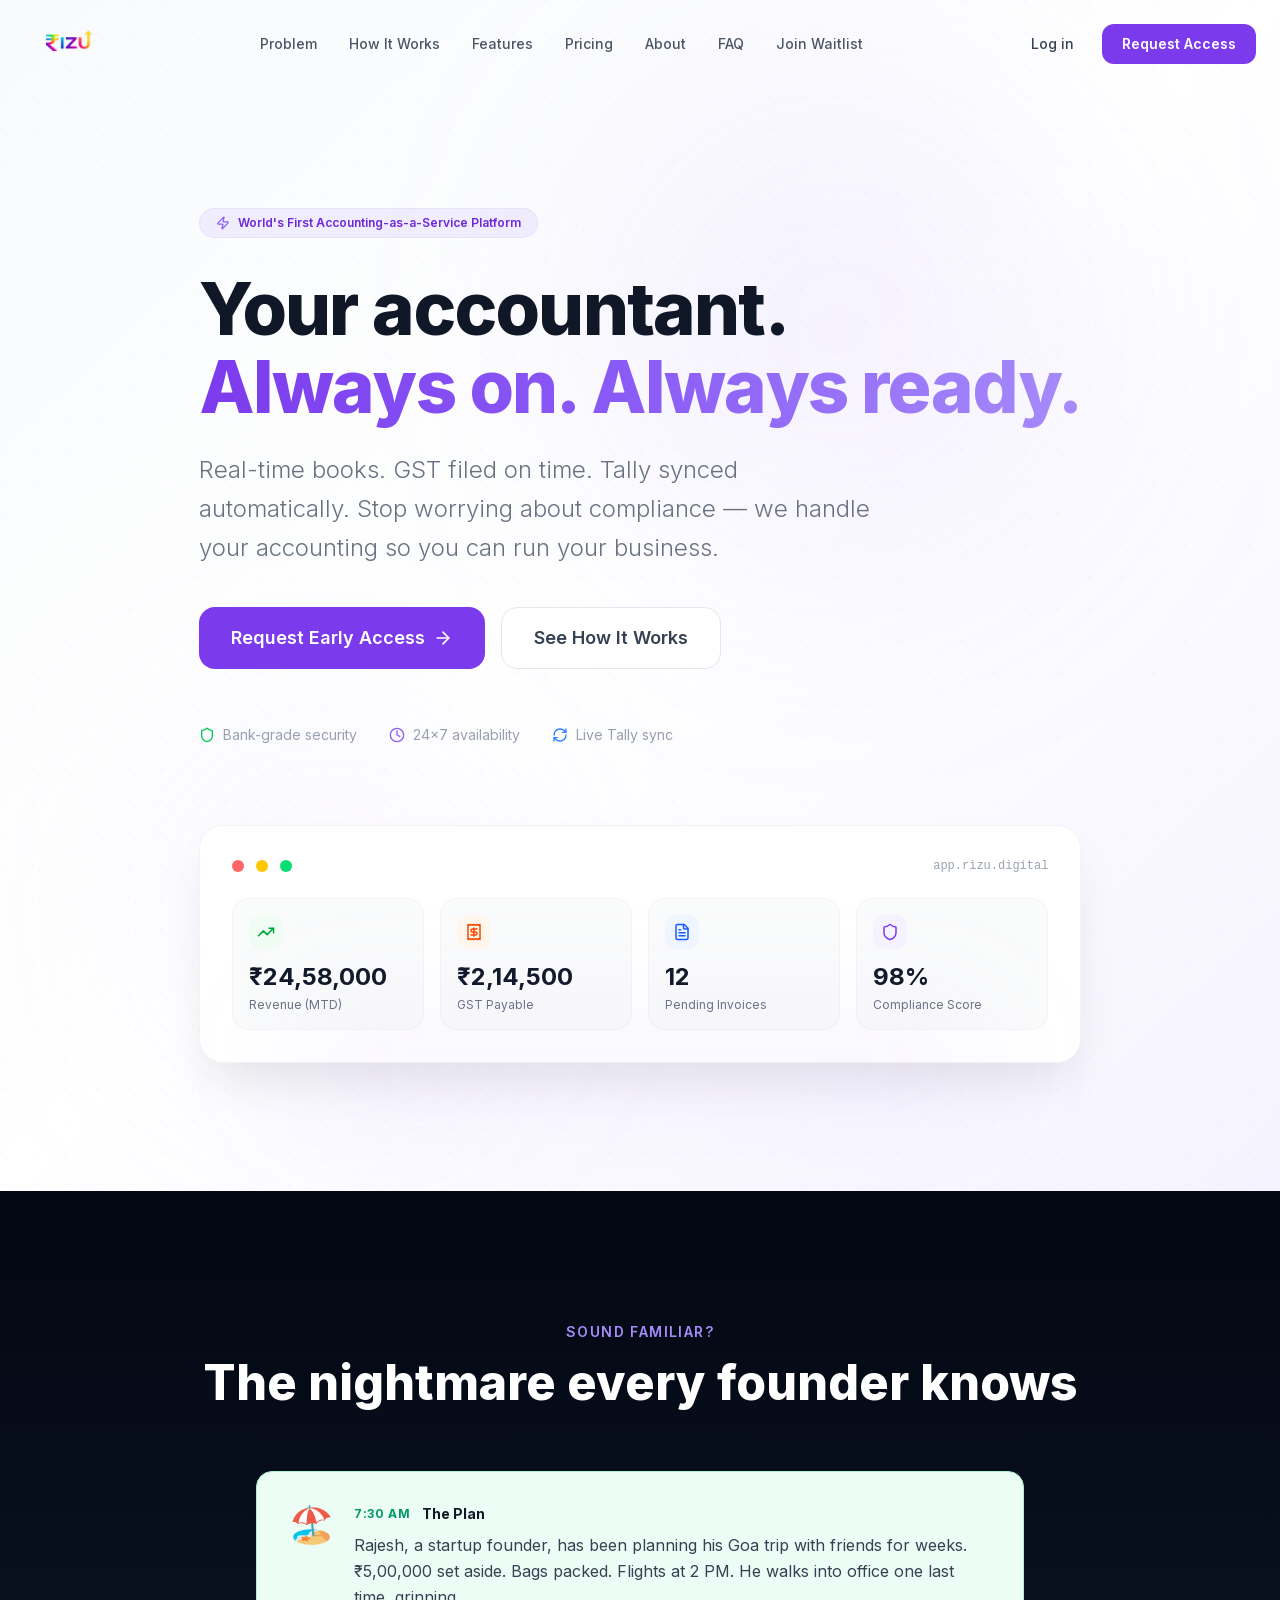
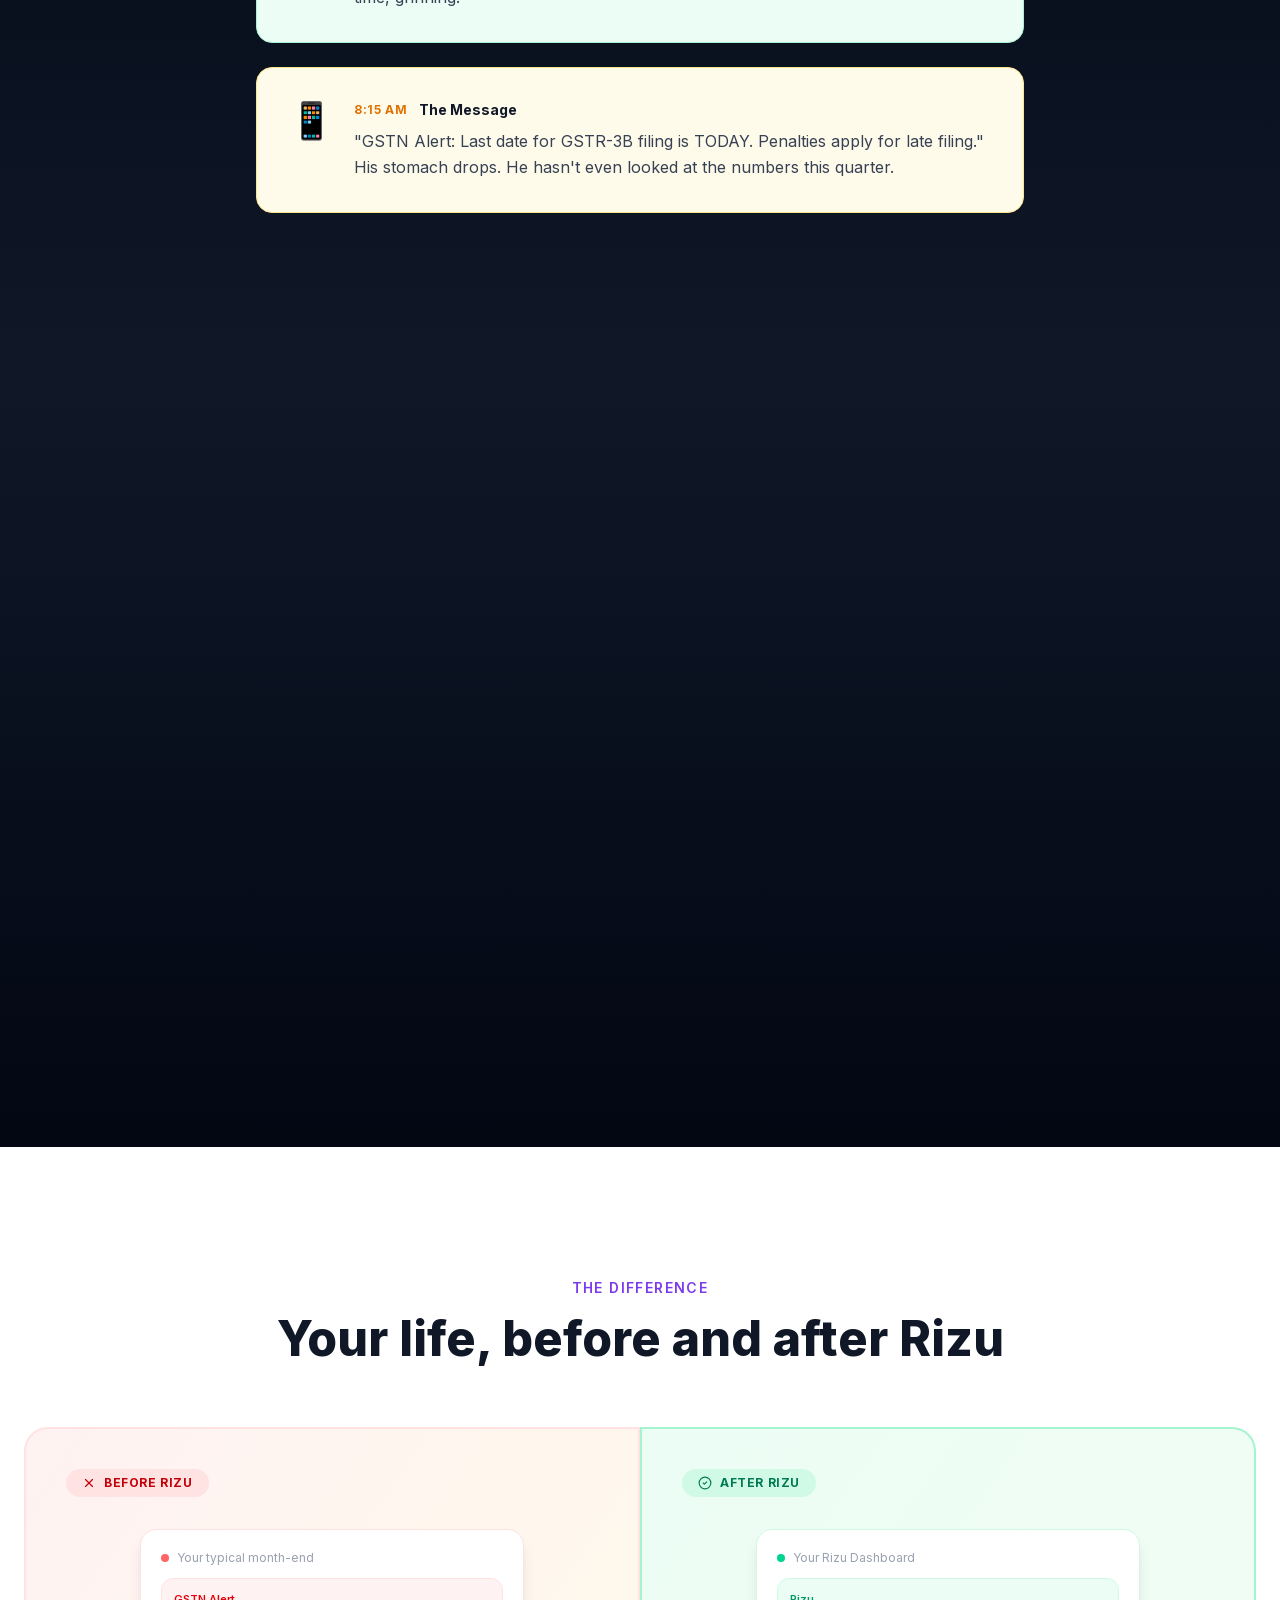
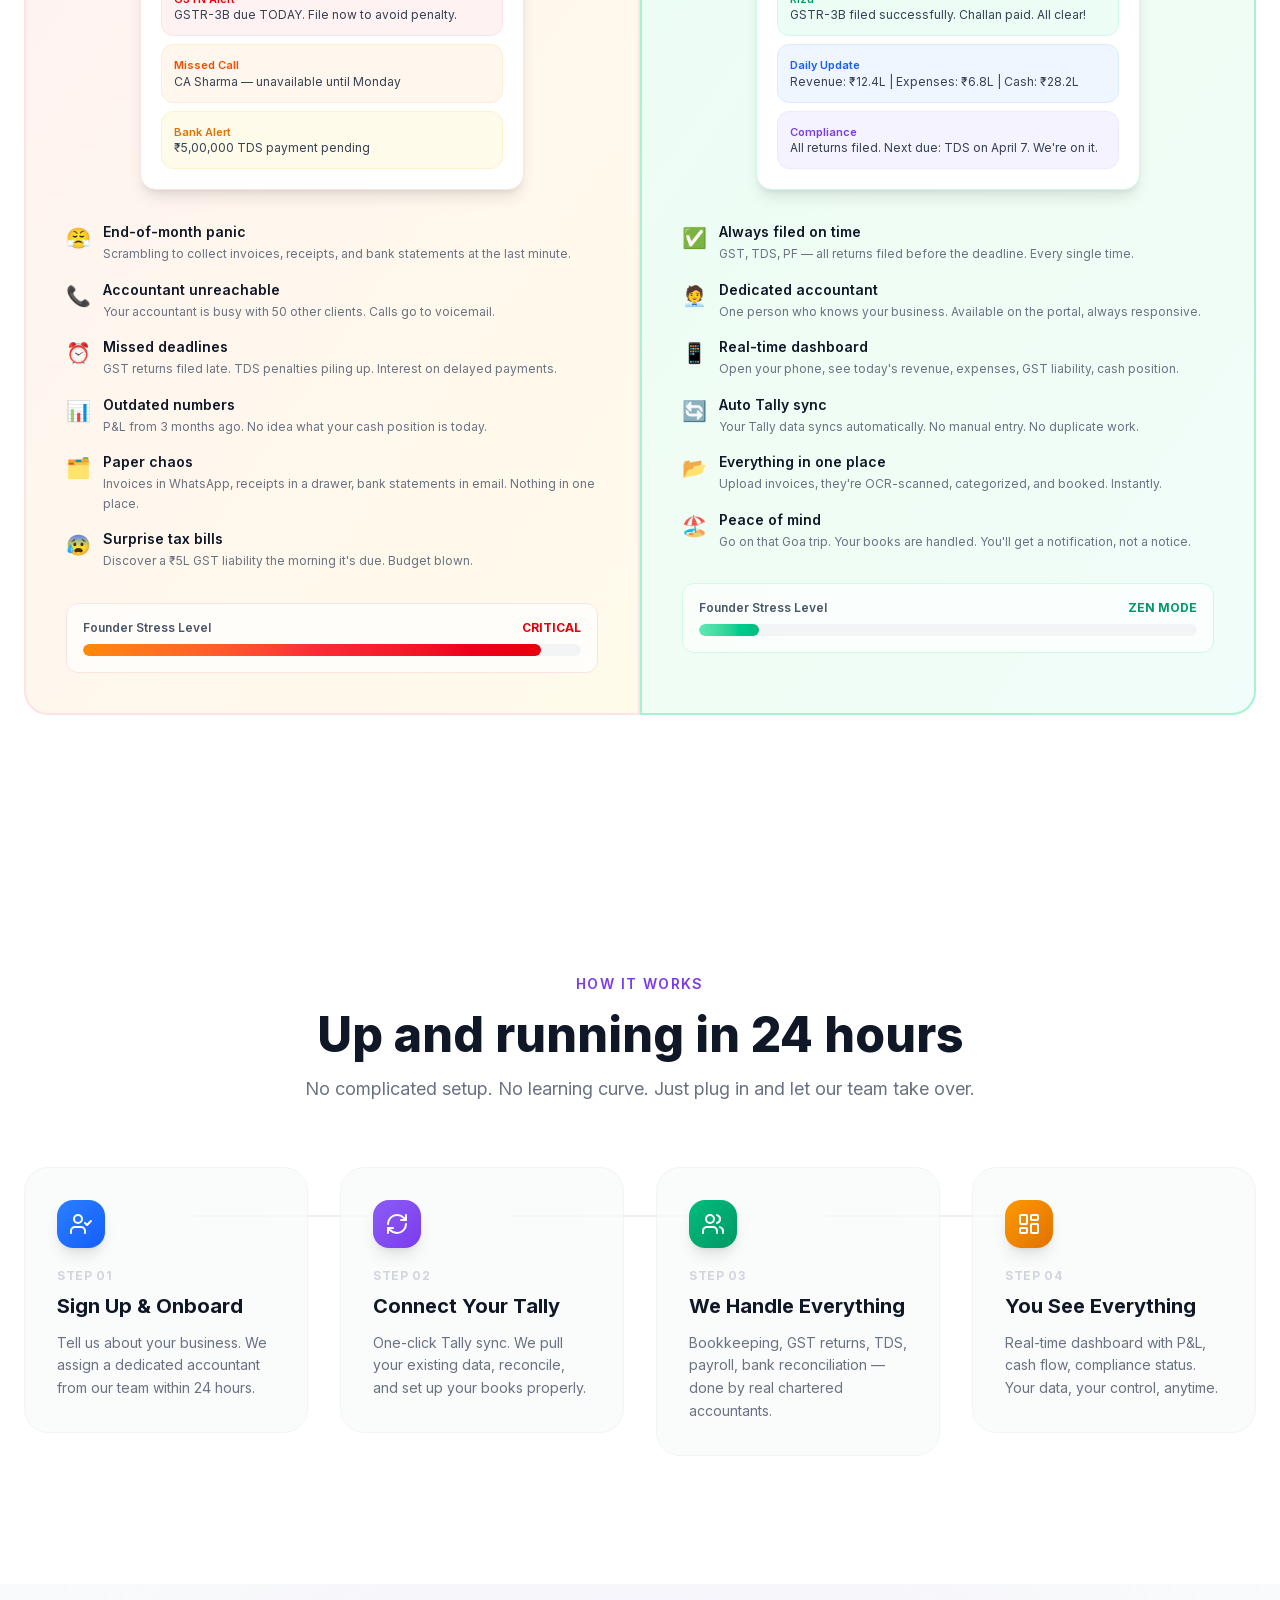
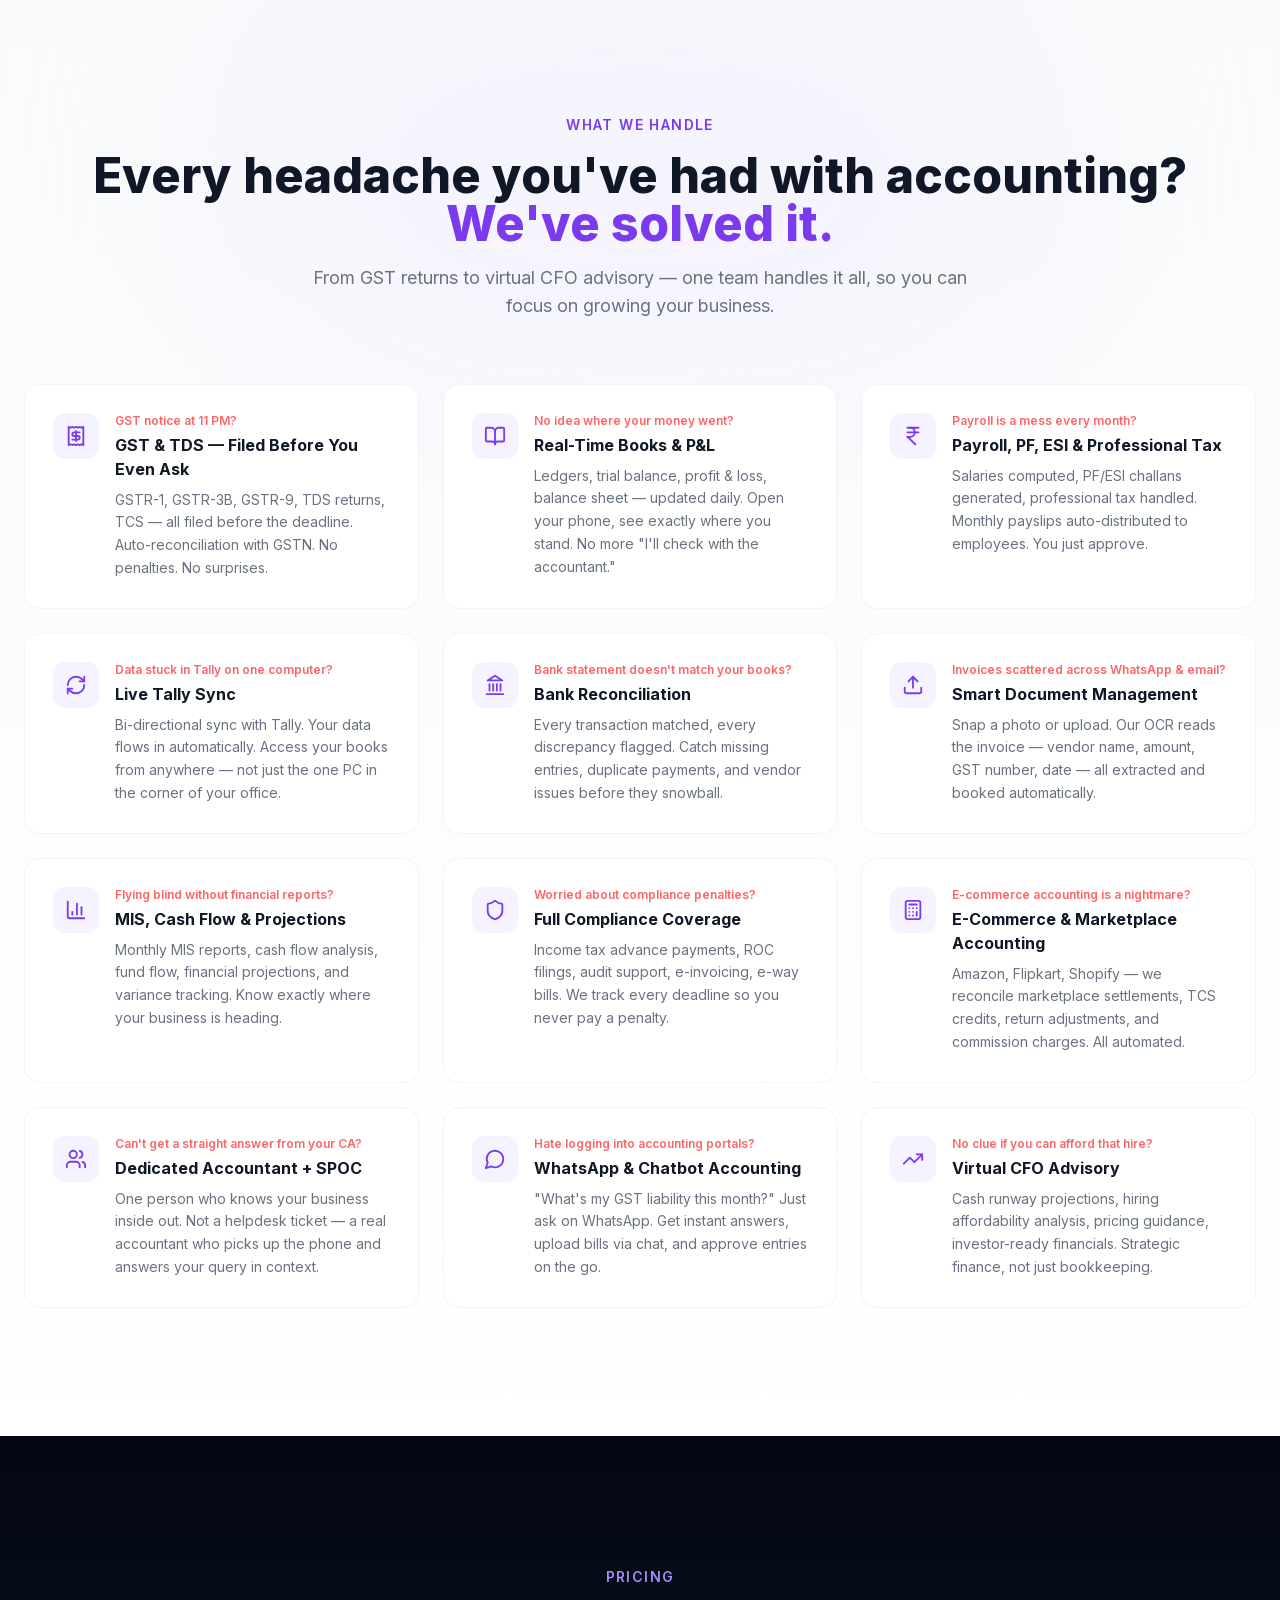
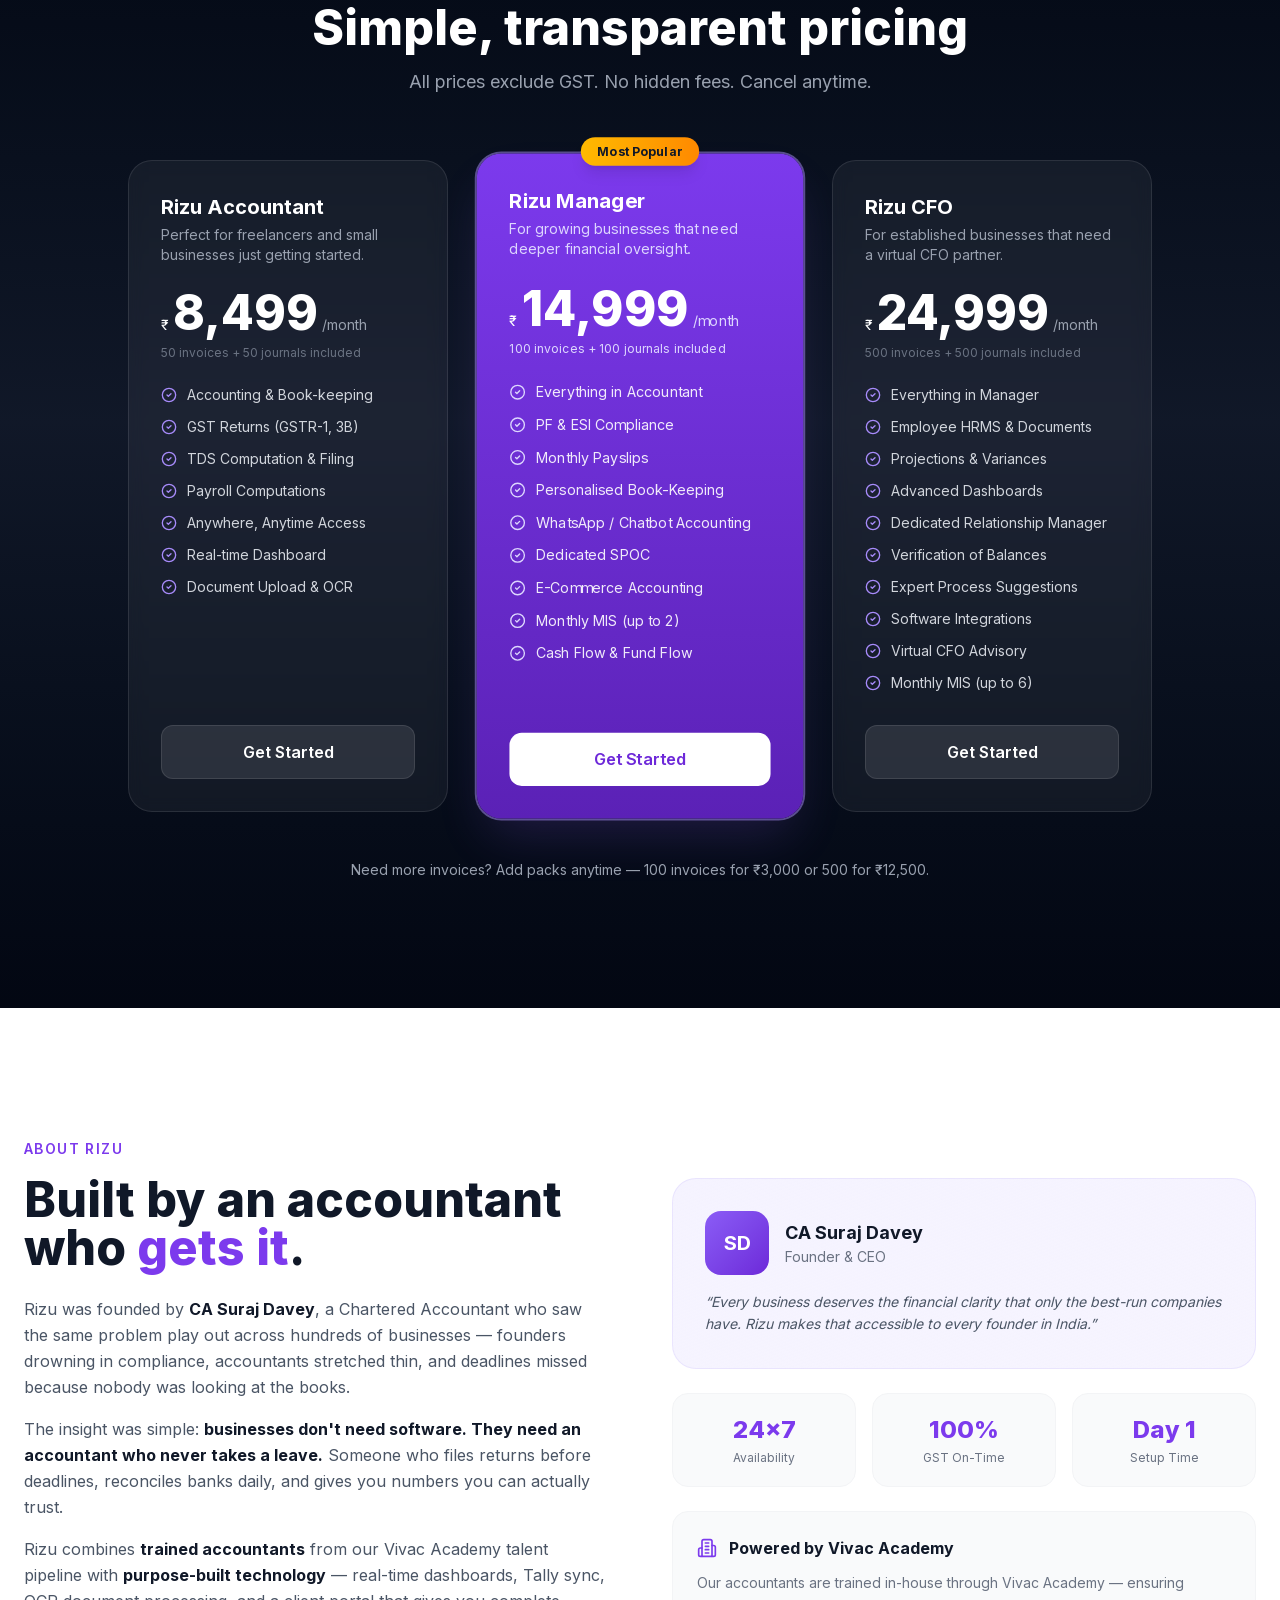
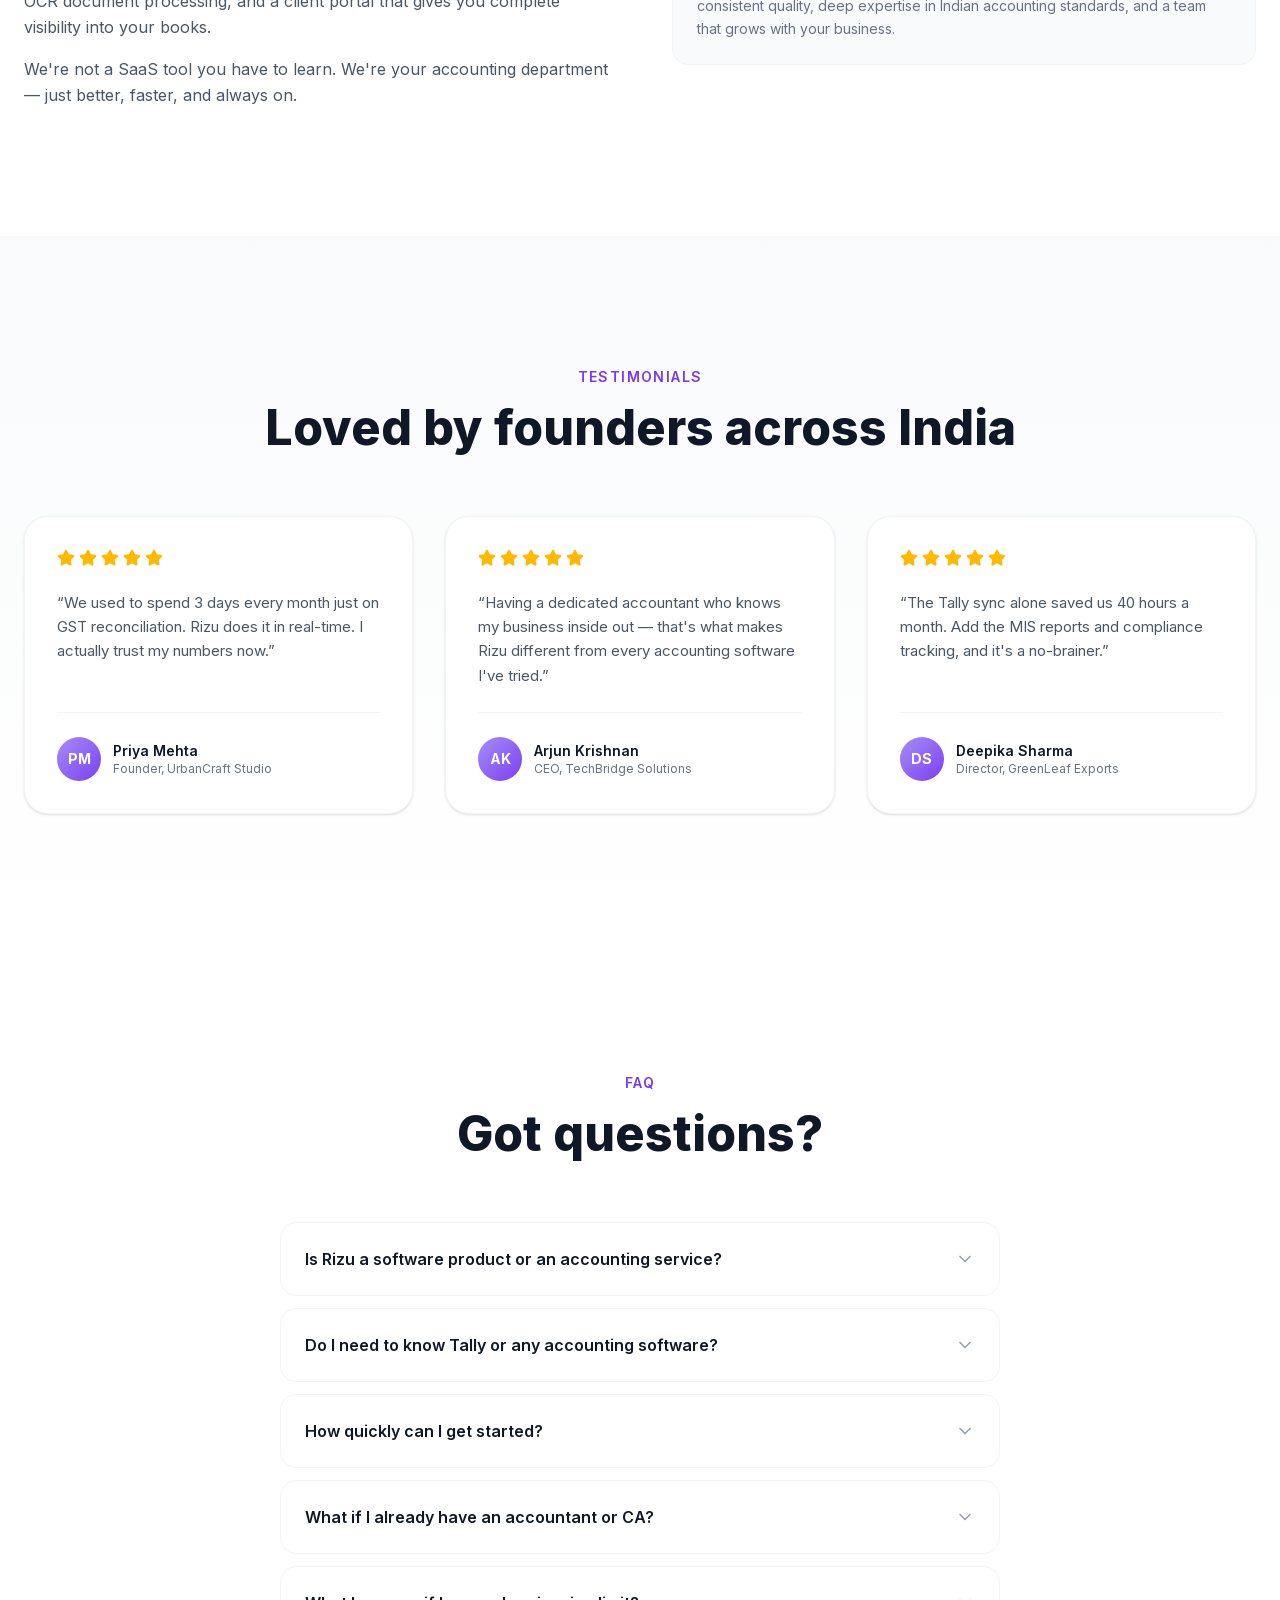
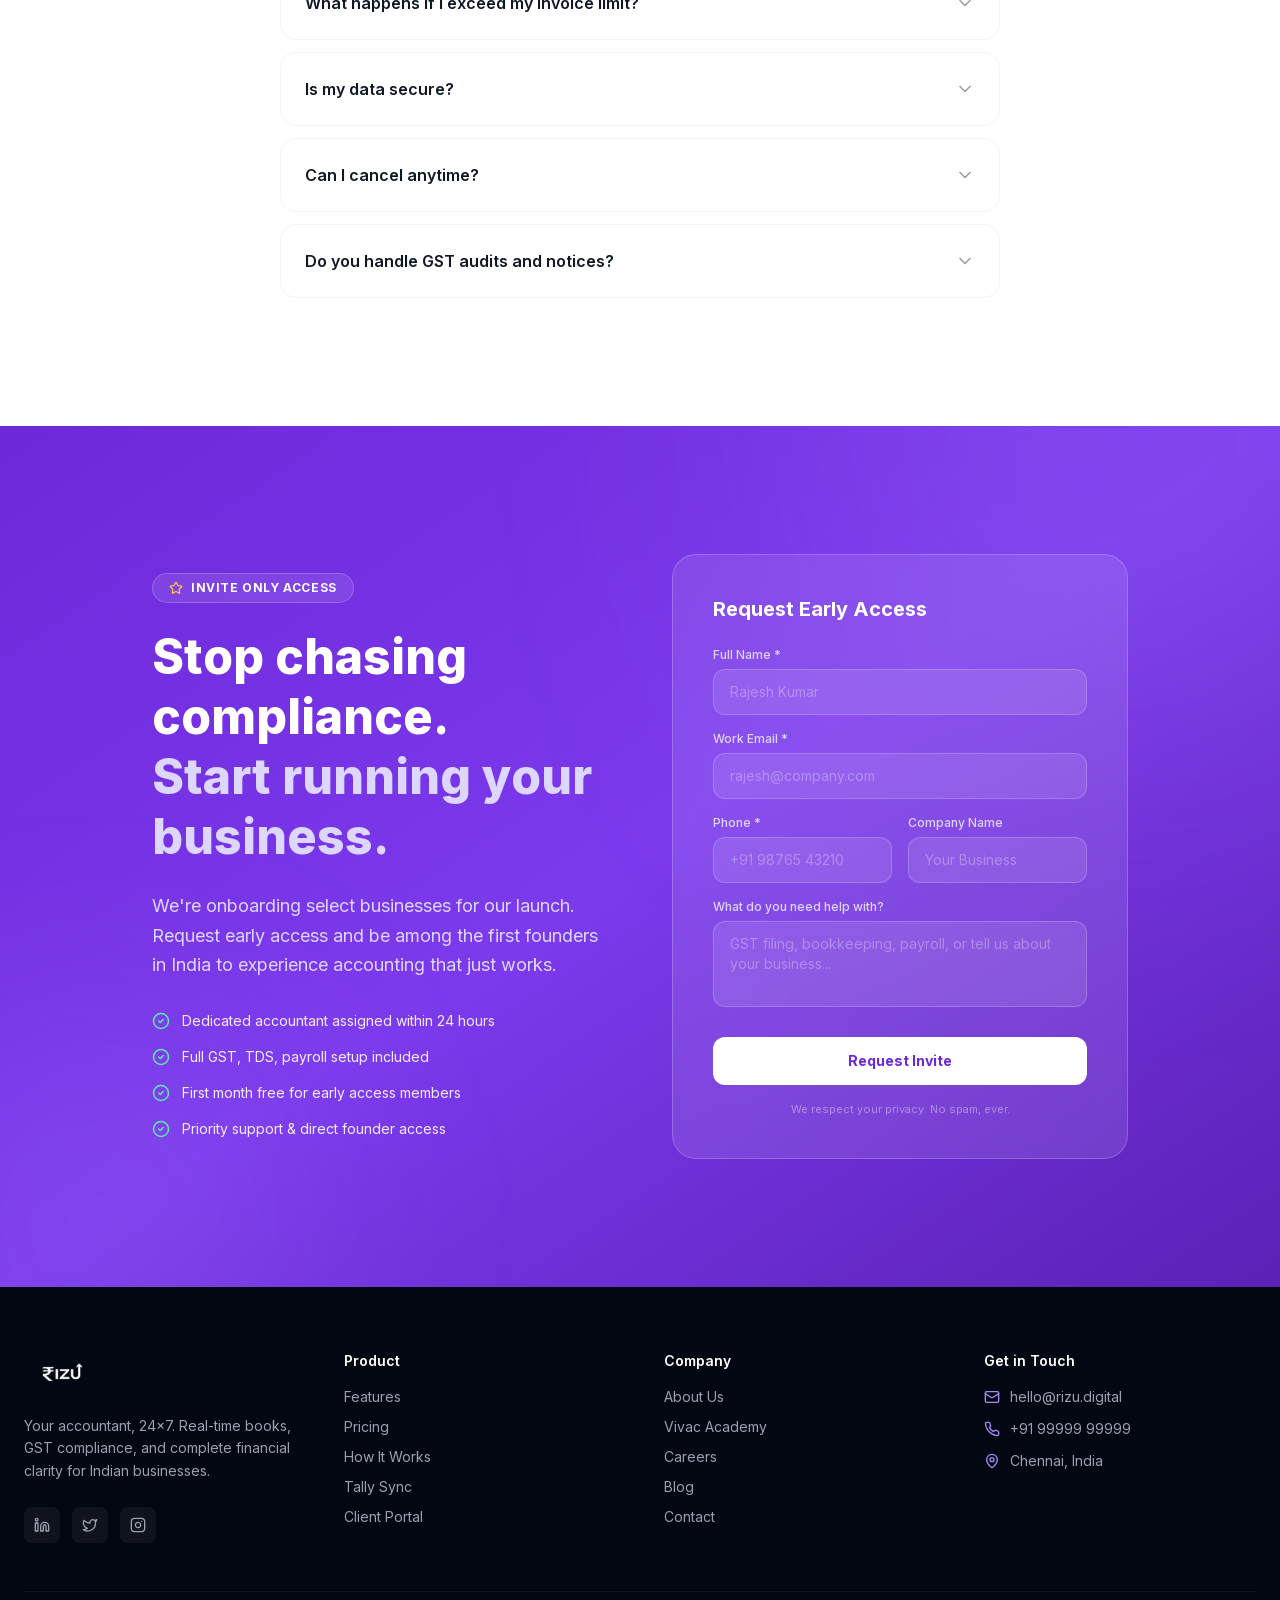
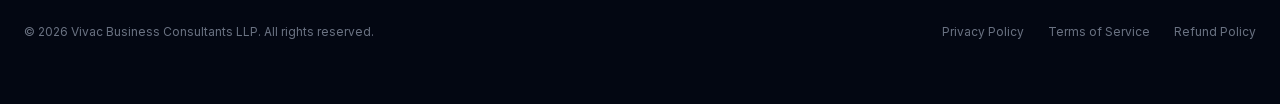
==== commit e88c4d99: "Bigger logo (h-14 navbar, h-12 footer)" ====
--- a/index.html
+++ b/index.html
@@ -1 +1 @@
-<!DOCTYPE html><!--aSuXLspDWQH38ee_a1H0Z--><html lang="en"><head><meta charSet="utf-8"/><meta name="viewport" content="width=device-width, initial-scale=1"/><link rel="stylesheet" href="/_next/static/css/07be6a231287f8fc.css" data-precedence="next"/><link rel="preload" as="script" fetchPriority="low" href="/_next/static/chunks/webpack-9ca368b0e7a36aa6.js"/><script src="/_next/static/chunks/8e6518bb-c26e82767f1faf66.js" async=""></script><script src="/_next/static/chunks/743-7e81a1cf79ec4482.js" async=""></script><script src="/_next/static/chunks/main-app-81c515fb38a3aa00.js" async=""></script><script src="/_next/static/chunks/115-0356922d0b4a3cf8.js" async=""></script><script src="/_next/static/chunks/app/page-0b96c293a0d2d862.js" async=""></script><title>Rizu — Your Accountant, 24×7</title><meta name="description" content="Outsourced accounting for Indian businesses. Real-time books, GST/TDS compliance, Tally sync, payroll — all handled by real chartered accountants."/><meta property="og:title" content="Rizu — Your Accountant, 24×7"/><meta property="og:description" content="Outsourced accounting for Indian businesses. Real-time books, GST/TDS compliance, Tally sync, payroll."/><meta property="og:url" content="https://rizu.digital"/><meta property="og:site_name" content="Rizu"/><meta property="og:type" content="website"/><meta name="twitter:card" content="summary"/><meta name="twitter:title" content="Rizu — Your Accountant, 24×7"/><meta name="twitter:description" content="Outsourced accounting for Indian businesses. Real-time books, GST/TDS compliance, Tally sync, payroll."/><link rel="icon" href="/icon.svg"/><script src="/_next/static/chunks/polyfills-42372ed130431b0a.js" noModule=""></script></head><body class="__variable_f367f3 __variable_ed3508 __className_f367f3 antialiased"><div hidden=""><!--$--><!--/$--></div><main class="overflow-x-hidden"><nav class="fixed top-0 left-0 right-0 z-50 transition-all duration-300 bg-transparent"><div class="mx-auto max-w-7xl px-6 py-4 flex items-center justify-between"><a href="#" class="flex items-center gap-2.5"><img alt="Rizu" loading="lazy" width="120" height="80" decoding="async" data-nimg="1" class="h-10 w-auto" style="color:transparent" src="/logo.png"/></a><div class="hidden lg:flex items-center gap-8"><a href="#problem" class="text-sm font-medium text-gray-600 hover:text-rizu-700 transition-colors">Problem</a><a href="#how" class="text-sm font-medium text-gray-600 hover:text-rizu-700 transition-colors">How It Works</a><a href="#features" class="text-sm font-medium text-gray-600 hover:text-rizu-700 transition-colors">Features</a><a href="#pricing" class="text-sm font-medium text-gray-600 hover:text-rizu-700 transition-colors">Pricing</a><a href="#about" class="text-sm font-medium text-gray-600 hover:text-rizu-700 transition-colors">About</a><a href="#faq" class="text-sm font-medium text-gray-600 hover:text-rizu-700 transition-colors">FAQ</a><a href="#waitlist" class="text-sm font-medium text-gray-600 hover:text-rizu-700 transition-colors">Join Waitlist</a></div><div class="hidden lg:flex items-center gap-3"><a href="https://app.rizu.digital/login" class="text-sm font-medium text-gray-700 hover:text-rizu-700 px-4 py-2 rounded-lg transition-colors">Log in</a><a href="#waitlist" class="text-sm font-semibold text-white bg-rizu-600 hover:bg-rizu-700 px-5 py-2.5 rounded-xl transition-all hover:shadow-lg hover:shadow-rizu-500/25">Request Access</a></div><button class="lg:hidden p-2 text-gray-700"><svg xmlns="http://www.w3.org/2000/svg" width="24" height="24" viewBox="0 0 24 24" fill="none" stroke="currentColor" stroke-width="2" stroke-linecap="round" stroke-linejoin="round" class="lucide lucide-menu"><line x1="4" x2="20" y1="12" y2="12"></line><line x1="4" x2="20" y1="6" y2="6"></line><line x1="4" x2="20" y1="18" y2="18"></line></svg></button></div></nav><section class="relative min-h-screen flex items-center overflow-hidden pt-20"><div class="absolute inset-0 bg-gradient-to-br from-slate-50 via-white to-rizu-50"></div><div class="absolute inset-0 opacity-[0.03]" style="background-image:radial-gradient(circle at 1px 1px, #7c3aed 1px, transparent 0);background-size:32px 32px"></div><div class="absolute top-20 right-[15%] w-[500px] h-[500px] bg-rizu-400/10 rounded-full blur-[120px]"></div><div class="absolute bottom-20 left-[10%] w-[400px] h-[400px] bg-rizu-300/8 rounded-full blur-[100px]"></div><div class="relative mx-auto max-w-7xl px-6 py-24 lg:py-32"><div class="max-w-4xl"><div class="" style="opacity:0;transform:translateY(40px);transition:opacity 0.7s ease 0s, transform 0.7s ease 0s"><div class="inline-flex items-center gap-2 bg-rizu-100/80 text-rizu-700 text-xs font-semibold px-4 py-1.5 rounded-full mb-8 border border-rizu-200/50"><svg xmlns="http://www.w3.org/2000/svg" width="14" height="14" viewBox="0 0 24 24" fill="none" stroke="currentColor" stroke-width="2" stroke-linecap="round" stroke-linejoin="round" class="lucide lucide-zap text-rizu-500"><path d="M4 14a1 1 0 0 1-.78-1.63l9.9-10.2a.5.5 0 0 1 .86.46l-1.92 6.02A1 1 0 0 0 13 10h7a1 1 0 0 1 .78 1.63l-9.9 10.2a.5.5 0 0 1-.86-.46l1.92-6.02A1 1 0 0 0 11 14z"></path></svg>World&#x27;s First Accounting-as-a-Service Platform</div></div><div class="" style="opacity:0;transform:translateY(40px);transition:opacity 0.7s ease 0.1s, transform 0.7s ease 0.1s"><h1 class="font-[var(--font-outfit)] text-5xl sm:text-6xl lg:text-7xl font-extrabold leading-[1.08] tracking-tight text-gray-900 mb-6">Your accountant.<br/><span class="bg-gradient-to-r from-rizu-600 via-rizu-500 to-rizu-400 bg-clip-text text-transparent">Always on. Always ready.</span></h1></div><div class="" style="opacity:0;transform:translateY(40px);transition:opacity 0.7s ease 0.2s, transform 0.7s ease 0.2s"><p class="text-xl lg:text-2xl text-gray-500 max-w-2xl leading-relaxed mb-10 font-light">Real-time books. GST filed on time. Tally synced automatically. Stop worrying about compliance — we handle your accounting so you can run your business.</p></div><div class="" style="opacity:0;transform:translateY(40px);transition:opacity 0.7s ease 0.3s, transform 0.7s ease 0.3s"><div class="flex flex-wrap gap-4"><a href="#waitlist" class="group inline-flex items-center gap-2 bg-rizu-600 hover:bg-rizu-700 text-white font-semibold px-8 py-4 rounded-2xl text-lg transition-all hover:shadow-2xl hover:shadow-rizu-500/30 hover:-translate-y-0.5">Request Early Access<svg xmlns="http://www.w3.org/2000/svg" width="20" height="20" viewBox="0 0 24 24" fill="none" stroke="currentColor" stroke-width="2" stroke-linecap="round" stroke-linejoin="round" class="lucide lucide-arrow-right transition-transform group-hover:translate-x-1"><path d="M5 12h14"></path><path d="m12 5 7 7-7 7"></path></svg></a><a href="#how" class="inline-flex items-center gap-2 bg-white hover:bg-gray-50 text-gray-700 font-semibold px-8 py-4 rounded-2xl text-lg border border-gray-200 transition-all hover:shadow-lg">See How It Works</a></div></div><div class="" style="opacity:0;transform:translateY(40px);transition:opacity 0.7s ease 0.4s, transform 0.7s ease 0.4s"><div class="flex flex-wrap items-center gap-8 mt-14 text-sm text-gray-400"><div class="flex items-center gap-2"><svg xmlns="http://www.w3.org/2000/svg" width="16" height="16" viewBox="0 0 24 24" fill="none" stroke="currentColor" stroke-width="2" stroke-linecap="round" stroke-linejoin="round" class="lucide lucide-shield text-green-500"><path d="M20 13c0 5-3.5 7.5-7.66 8.95a1 1 0 0 1-.67-.01C7.5 20.5 4 18 4 13V6a1 1 0 0 1 1-1c2 0 4.5-1.2 6.24-2.72a1.17 1.17 0 0 1 1.52 0C14.51 3.81 17 5 19 5a1 1 0 0 1 1 1z"></path></svg><span>Bank-grade security</span></div><div class="flex items-center gap-2"><svg xmlns="http://www.w3.org/2000/svg" width="16" height="16" viewBox="0 0 24 24" fill="none" stroke="currentColor" stroke-width="2" stroke-linecap="round" stroke-linejoin="round" class="lucide lucide-clock text-rizu-500"><circle cx="12" cy="12" r="10"></circle><polyline points="12 6 12 12 16 14"></polyline></svg><span>24×7 availability</span></div><div class="flex items-center gap-2"><svg xmlns="http://www.w3.org/2000/svg" width="16" height="16" viewBox="0 0 24 24" fill="none" stroke="currentColor" stroke-width="2" stroke-linecap="round" stroke-linejoin="round" class="lucide lucide-refresh-cw text-blue-500"><path d="M3 12a9 9 0 0 1 9-9 9.75 9.75 0 0 1 6.74 2.74L21 8"></path><path d="M21 3v5h-5"></path><path d="M21 12a9 9 0 0 1-9 9 9.75 9.75 0 0 1-6.74-2.74L3 16"></path><path d="M8 16H3v5"></path></svg><span>Live Tally sync</span></div></div></div></div><div class="" style="opacity:0;transform:translateY(40px);transition:opacity 0.7s ease 0.5s, transform 0.7s ease 0.5s"><div class="mt-16 lg:mt-20 relative"><div class="bg-white rounded-3xl shadow-2xl shadow-black/10 border border-gray-100 p-6 lg:p-8 max-w-5xl mx-auto"><div class="flex items-center justify-between mb-6"><div class="flex items-center gap-3"><div class="w-3 h-3 rounded-full bg-red-400"></div><div class="w-3 h-3 rounded-full bg-yellow-400"></div><div class="w-3 h-3 rounded-full bg-green-400"></div></div><div class="text-xs text-gray-400 font-mono">app.rizu.digital</div></div><div class="grid grid-cols-2 lg:grid-cols-4 gap-4"><div class="bg-gray-50/80 rounded-2xl p-4 border border-gray-100"><div class="inline-flex p-2 rounded-xl mb-3 text-green-600 bg-green-50"><svg xmlns="http://www.w3.org/2000/svg" width="18" height="18" viewBox="0 0 24 24" fill="none" stroke="currentColor" stroke-width="2" stroke-linecap="round" stroke-linejoin="round" class="lucide lucide-trending-up"><polyline points="22 7 13.5 15.5 8.5 10.5 2 17"></polyline><polyline points="16 7 22 7 22 13"></polyline></svg></div><div class="text-xl lg:text-2xl font-bold text-gray-900 font-[var(--font-outfit)]">₹24,58,000</div><div class="text-xs text-gray-500 mt-1">Revenue (MTD)</div></div><div class="bg-gray-50/80 rounded-2xl p-4 border border-gray-100"><div class="inline-flex p-2 rounded-xl mb-3 text-orange-600 bg-orange-50"><svg xmlns="http://www.w3.org/2000/svg" width="18" height="18" viewBox="0 0 24 24" fill="none" stroke="currentColor" stroke-width="2" stroke-linecap="round" stroke-linejoin="round" class="lucide lucide-receipt"><path d="M4 2v20l2-1 2 1 2-1 2 1 2-1 2 1 2-1 2 1V2l-2 1-2-1-2 1-2-1-2 1-2-1-2 1Z"></path><path d="M16 8h-6a2 2 0 1 0 0 4h4a2 2 0 1 1 0 4H8"></path><path d="M12 17.5v-11"></path></svg></div><div class="text-xl lg:text-2xl font-bold text-gray-900 font-[var(--font-outfit)]">₹2,14,500</div><div class="text-xs text-gray-500 mt-1">GST Payable</div></div><div class="bg-gray-50/80 rounded-2xl p-4 border border-gray-100"><div class="inline-flex p-2 rounded-xl mb-3 text-blue-600 bg-blue-50"><svg xmlns="http://www.w3.org/2000/svg" width="18" height="18" viewBox="0 0 24 24" fill="none" stroke="currentColor" stroke-width="2" stroke-linecap="round" stroke-linejoin="round" class="lucide lucide-file-text"><path d="M15 2H6a2 2 0 0 0-2 2v16a2 2 0 0 0 2 2h12a2 2 0 0 0 2-2V7Z"></path><path d="M14 2v4a2 2 0 0 0 2 2h4"></path><path d="M10 9H8"></path><path d="M16 13H8"></path><path d="M16 17H8"></path></svg></div><div class="text-xl lg:text-2xl font-bold text-gray-900 font-[var(--font-outfit)]">12</div><div class="text-xs text-gray-500 mt-1">Pending Invoices</div></div><div class="bg-gray-50/80 rounded-2xl p-4 border border-gray-100"><div class="inline-flex p-2 rounded-xl mb-3 text-rizu-600 bg-rizu-50"><svg xmlns="http://www.w3.org/2000/svg" width="18" height="18" viewBox="0 0 24 24" fill="none" stroke="currentColor" stroke-width="2" stroke-linecap="round" stroke-linejoin="round" class="lucide lucide-shield"><path d="M20 13c0 5-3.5 7.5-7.66 8.95a1 1 0 0 1-.67-.01C7.5 20.5 4 18 4 13V6a1 1 0 0 1 1-1c2 0 4.5-1.2 6.24-2.72a1.17 1.17 0 0 1 1.52 0C14.51 3.81 17 5 19 5a1 1 0 0 1 1 1z"></path></svg></div><div class="text-xl lg:text-2xl font-bold text-gray-900 font-[var(--font-outfit)]">98%</div><div class="text-xs text-gray-500 mt-1">Compliance Score</div></div></div></div><div class="absolute -bottom-10 left-1/2 -translate-x-1/2 w-[80%] h-20 bg-rizu-400/10 blur-[60px] rounded-full"></div></div></div></div></section><section id="problem" class="relative py-24 lg:py-32 overflow-hidden"><div class="absolute inset-0 bg-gradient-to-b from-gray-950 via-gray-900 to-gray-950"></div><div class="absolute inset-0 opacity-[0.04]" style="background-image:radial-gradient(circle at 1px 1px, #fff 0.5px, transparent 0);background-size:24px 24px"></div><div class="relative mx-auto max-w-7xl px-6"><div class="" style="opacity:0;transform:translateY(40px);transition:opacity 0.7s ease 0s, transform 0.7s ease 0s"><div class="text-center mb-16"><span class="text-rizu-400 text-sm font-semibold uppercase tracking-widest">Sound Familiar?</span><h2 class="font-[var(--font-outfit)] text-4xl lg:text-5xl font-extrabold text-white mt-4">The nightmare every founder knows</h2></div></div><div class="max-w-3xl mx-auto space-y-6"><div class="" style="opacity:0;transform:translateY(40px);transition:opacity 0.7s ease 0s, transform 0.7s ease 0s"><div class="relative rounded-2xl border p-6 lg:p-8 bg-emerald-50 border-emerald-200 transition-all"><div class="flex items-start gap-5"><div class="text-4xl shrink-0">🏖️</div><div><div class="flex items-center gap-3 mb-2"><span class="text-xs font-bold uppercase tracking-wider text-emerald-600">7:30 AM</span><span class="text-sm font-bold text-gray-900">The Plan</span></div><p class="text-gray-700 leading-relaxed">Rajesh, a startup founder, has been planning his Goa trip with friends for weeks. ₹5,00,000 set aside. Bags packed. Flights at 2 PM. He walks into office one last time, grinning.</p></div></div></div></div><div class="" style="opacity:0;transform:translateY(40px);transition:opacity 0.7s ease 0.12s, transform 0.7s ease 0.12s"><div class="relative rounded-2xl border p-6 lg:p-8 bg-amber-50 border-amber-200 transition-all"><div class="flex items-start gap-5"><div class="text-4xl shrink-0">📱</div><div><div class="flex items-center gap-3 mb-2"><span class="text-xs font-bold uppercase tracking-wider text-amber-600">8:15 AM</span><span class="text-sm font-bold text-gray-900">The Message</span></div><p class="text-gray-700 leading-relaxed">&quot;GSTN Alert: Last date for GSTR-3B filing is TODAY. Penalties apply for late filing.&quot; His stomach drops. He hasn&#x27;t even looked at the numbers this quarter.</p></div></div></div></div><div class="" style="opacity:0;transform:translateY(40px);transition:opacity 0.7s ease 0.24s, transform 0.7s ease 0.24s"><div class="relative rounded-2xl border p-6 lg:p-8 bg-orange-50 border-orange-200 transition-all"><div class="flex items-start gap-5"><div class="text-4xl shrink-0">📞</div><div><div class="flex items-center gap-3 mb-2"><span class="text-xs font-bold uppercase tracking-wider text-orange-600">8:30 AM</span><span class="text-sm font-bold text-gray-900">The Panic</span></div><p class="text-gray-700 leading-relaxed">He calls his accountant — on leave. Calls the auditor — stuck in a hearing. The CA firm says &quot;we&#x27;ll look at it Monday.&quot; Monday is too late.</p></div></div></div></div><div class="" style="opacity:0;transform:translateY(40px);transition:opacity 0.7s ease 0.36s, transform 0.7s ease 0.36s"><div class="relative rounded-2xl border p-6 lg:p-8 bg-red-50 border-red-200 transition-all"><div class="flex items-start gap-5"><div class="text-4xl shrink-0">😱</div><div><div class="flex items-center gap-3 mb-2"><span class="text-xs font-bold uppercase tracking-wider text-red-600">9:45 AM</span><span class="text-sm font-bold text-gray-900">The Shock</span></div><p class="text-gray-700 leading-relaxed">He somehow opens Tally on his own. Scrolls through incomprehensible ledgers. Finally finds it: ₹5,00,000 GST payable. That was his trip budget. Goa is cancelled.</p></div></div></div></div></div><div class="" style="opacity:0;transform:translateY(40px);transition:opacity 0.7s ease 0.6s, transform 0.7s ease 0.6s"><div class="max-w-3xl mx-auto mt-12"><div class="relative rounded-3xl bg-gradient-to-br from-rizu-600 to-rizu-800 p-8 lg:p-12 text-white overflow-hidden"><div class="absolute top-0 right-0 w-64 h-64 bg-white/5 rounded-full -translate-y-1/2 translate-x-1/2 blur-2xl"></div><div class="relative"><div class="text-3xl mb-4">✨</div><h3 class="font-[var(--font-outfit)] text-2xl lg:text-3xl font-bold mb-4">Now imagine this with Rizu.</h3><div class="space-y-3 text-rizu-100 leading-relaxed"><p>Rajesh opens his Rizu dashboard on his phone. GST liability? <strong class="text-white">₹2,10,000</strong> — already computed, already reconciled. His accountant at Rizu filed the return <strong class="text-white">three days ago</strong>.</p><p>He gets a notification: <em>“GSTR-3B filed successfully. Challan paid. Have a great trip! 🏖️”</em></p><p class="text-white font-semibold text-lg pt-2">Rajesh makes his flight. With ₹2,90,000 still in his pocket.</p></div><a href="#waitlist" class="inline-flex items-center gap-2 bg-white text-rizu-700 font-bold px-6 py-3 rounded-xl mt-8 hover:shadow-xl transition-all hover:-translate-y-0.5">Never miss a deadline again<svg xmlns="http://www.w3.org/2000/svg" width="18" height="18" viewBox="0 0 24 24" fill="none" stroke="currentColor" stroke-width="2" stroke-linecap="round" stroke-linejoin="round" class="lucide lucide-arrow-right"><path d="M5 12h14"></path><path d="m12 5 7 7-7 7"></path></svg></a></div></div></div></div></div></section><section class="py-24 lg:py-32 bg-white relative overflow-hidden"><div class="mx-auto max-w-7xl px-6"><div class="" style="opacity:0;transform:translateY(40px);transition:opacity 0.7s ease 0s, transform 0.7s ease 0s"><div class="text-center mb-16"><span class="text-rizu-600 text-sm font-semibold uppercase tracking-widest">The Difference</span><h2 class="font-[var(--font-outfit)] text-4xl lg:text-5xl font-extrabold text-gray-900 mt-4">Your life, before and after Rizu</h2></div></div><div class="grid lg:grid-cols-2 gap-8 lg:gap-0"><div class="" style="opacity:0;transform:translateY(40px);transition:opacity 0.7s ease 0.1s, transform 0.7s ease 0.1s"><div class="relative rounded-3xl lg:rounded-r-none bg-gradient-to-br from-red-50 via-orange-50 to-amber-50 border-2 border-red-100 p-8 lg:p-10 h-full"><div class="inline-flex items-center gap-2 bg-red-100 text-red-700 text-xs font-bold px-4 py-1.5 rounded-full mb-8 uppercase tracking-wider"><svg xmlns="http://www.w3.org/2000/svg" width="14" height="14" viewBox="0 0 24 24" fill="none" stroke="currentColor" stroke-width="2" stroke-linecap="round" stroke-linejoin="round" class="lucide lucide-x"><path d="M18 6 6 18"></path><path d="m6 6 12 12"></path></svg>Before Rizu</div><div class="bg-white rounded-2xl shadow-lg border border-red-100 p-5 mb-8 max-w-sm mx-auto"><div class="flex items-center gap-2 mb-3 text-xs text-gray-400"><div class="w-2 h-2 rounded-full bg-red-400"></div>Your typical month-end</div><div class="space-y-2"><div class="bg-red-50 rounded-xl p-3 border border-red-100"><div class="text-[11px] text-red-600 font-semibold">GSTN Alert</div><div class="text-xs text-gray-700">GSTR-3B due TODAY. File now to avoid penalty.</div></div><div class="bg-orange-50 rounded-xl p-3 border border-orange-100"><div class="text-[11px] text-orange-600 font-semibold">Missed Call</div><div class="text-xs text-gray-700">CA Sharma — unavailable until Monday</div></div><div class="bg-amber-50 rounded-xl p-3 border border-amber-100"><div class="text-[11px] text-amber-600 font-semibold">Bank Alert</div><div class="text-xs text-gray-700">₹5,00,000 TDS payment pending</div></div></div></div><div class="space-y-4"><div class="flex items-start gap-3"><span class="text-xl shrink-0 mt-0.5">😤</span><div><h4 class="font-semibold text-gray-900 text-sm">End-of-month panic</h4><p class="text-gray-500 text-xs leading-relaxed mt-0.5">Scrambling to collect invoices, receipts, and bank statements at the last minute.</p></div></div><div class="flex items-start gap-3"><span class="text-xl shrink-0 mt-0.5">📞</span><div><h4 class="font-semibold text-gray-900 text-sm">Accountant unreachable</h4><p class="text-gray-500 text-xs leading-relaxed mt-0.5">Your accountant is busy with 50 other clients. Calls go to voicemail.</p></div></div><div class="flex items-start gap-3"><span class="text-xl shrink-0 mt-0.5">⏰</span><div><h4 class="font-semibold text-gray-900 text-sm">Missed deadlines</h4><p class="text-gray-500 text-xs leading-relaxed mt-0.5">GST returns filed late. TDS penalties piling up. Interest on delayed payments.</p></div></div><div class="flex items-start gap-3"><span class="text-xl shrink-0 mt-0.5">📊</span><div><h4 class="font-semibold text-gray-900 text-sm">Outdated numbers</h4><p class="text-gray-500 text-xs leading-relaxed mt-0.5">P&amp;L from 3 months ago. No idea what your cash position is today.</p></div></div><div class="flex items-start gap-3"><span class="text-xl shrink-0 mt-0.5">🗂️</span><div><h4 class="font-semibold text-gray-900 text-sm">Paper chaos</h4><p class="text-gray-500 text-xs leading-relaxed mt-0.5">Invoices in WhatsApp, receipts in a drawer, bank statements in email. Nothing in one place.</p></div></div><div class="flex items-start gap-3"><span class="text-xl shrink-0 mt-0.5">😰</span><div><h4 class="font-semibold text-gray-900 text-sm">Surprise tax bills</h4><p class="text-gray-500 text-xs leading-relaxed mt-0.5">Discover a ₹5L GST liability the morning it&#x27;s due. Budget blown.</p></div></div></div><div class="mt-8 bg-white/70 rounded-xl p-4 border border-red-100"><div class="flex items-center justify-between mb-2"><span class="text-xs font-semibold text-gray-600">Founder Stress Level</span><span class="text-xs font-bold text-red-600">CRITICAL</span></div><div class="h-3 bg-gray-100 rounded-full overflow-hidden"><div class="h-full w-[92%] bg-gradient-to-r from-orange-400 via-red-500 to-red-600 rounded-full"></div></div></div></div></div><div class="" style="opacity:0;transform:translateY(40px);transition:opacity 0.7s ease 0.2s, transform 0.7s ease 0.2s"><div class="relative rounded-3xl lg:rounded-l-none bg-gradient-to-br from-emerald-50 via-green-50 to-teal-50 border-2 border-emerald-200 p-8 lg:p-10 h-full"><div class="inline-flex items-center gap-2 bg-emerald-100 text-emerald-700 text-xs font-bold px-4 py-1.5 rounded-full mb-8 uppercase tracking-wider"><svg xmlns="http://www.w3.org/2000/svg" width="14" height="14" viewBox="0 0 24 24" fill="none" stroke="currentColor" stroke-width="2" stroke-linecap="round" stroke-linejoin="round" class="lucide lucide-circle-check"><circle cx="12" cy="12" r="10"></circle><path d="m9 12 2 2 4-4"></path></svg>After Rizu</div><div class="bg-white rounded-2xl shadow-lg border border-emerald-100 p-5 mb-8 max-w-sm mx-auto"><div class="flex items-center gap-2 mb-3 text-xs text-gray-400"><div class="w-2 h-2 rounded-full bg-emerald-400"></div>Your Rizu Dashboard</div><div class="space-y-2"><div class="bg-emerald-50 rounded-xl p-3 border border-emerald-100"><div class="text-[11px] text-emerald-600 font-semibold">Rizu</div><div class="text-xs text-gray-700">GSTR-3B filed successfully. Challan paid. All clear!</div></div><div class="bg-blue-50 rounded-xl p-3 border border-blue-100"><div class="text-[11px] text-blue-600 font-semibold">Daily Update</div><div class="text-xs text-gray-700">Revenue: ₹12.4L | Expenses: ₹6.8L | Cash: ₹28.2L</div></div><div class="bg-rizu-50 rounded-xl p-3 border border-rizu-100"><div class="text-[11px] text-rizu-600 font-semibold">Compliance</div><div class="text-xs text-gray-700">All returns filed. Next due: TDS on April 7. We&#x27;re on it.</div></div></div></div><div class="space-y-4"><div class="flex items-start gap-3"><span class="text-xl shrink-0 mt-0.5">✅</span><div><h4 class="font-semibold text-gray-900 text-sm">Always filed on time</h4><p class="text-gray-500 text-xs leading-relaxed mt-0.5">GST, TDS, PF — all returns filed before the deadline. Every single time.</p></div></div><div class="flex items-start gap-3"><span class="text-xl shrink-0 mt-0.5">🧑‍💼</span><div><h4 class="font-semibold text-gray-900 text-sm">Dedicated accountant</h4><p class="text-gray-500 text-xs leading-relaxed mt-0.5">One person who knows your business. Available on the portal, always responsive.</p></div></div><div class="flex items-start gap-3"><span class="text-xl shrink-0 mt-0.5">📱</span><div><h4 class="font-semibold text-gray-900 text-sm">Real-time dashboard</h4><p class="text-gray-500 text-xs leading-relaxed mt-0.5">Open your phone, see today&#x27;s revenue, expenses, GST liability, cash position.</p></div></div><div class="flex items-start gap-3"><span class="text-xl shrink-0 mt-0.5">🔄</span><div><h4 class="font-semibold text-gray-900 text-sm">Auto Tally sync</h4><p class="text-gray-500 text-xs leading-relaxed mt-0.5">Your Tally data syncs automatically. No manual entry. No duplicate work.</p></div></div><div class="flex items-start gap-3"><span class="text-xl shrink-0 mt-0.5">📂</span><div><h4 class="font-semibold text-gray-900 text-sm">Everything in one place</h4><p class="text-gray-500 text-xs leading-relaxed mt-0.5">Upload invoices, they&#x27;re OCR-scanned, categorized, and booked. Instantly.</p></div></div><div class="flex items-start gap-3"><span class="text-xl shrink-0 mt-0.5">🏖️</span><div><h4 class="font-semibold text-gray-900 text-sm">Peace of mind</h4><p class="text-gray-500 text-xs leading-relaxed mt-0.5">Go on that Goa trip. Your books are handled. You&#x27;ll get a notification, not a notice.</p></div></div></div><div class="mt-8 bg-white/70 rounded-xl p-4 border border-emerald-100"><div class="flex items-center justify-between mb-2"><span class="text-xs font-semibold text-gray-600">Founder Stress Level</span><span class="text-xs font-bold text-emerald-600">ZEN MODE</span></div><div class="h-3 bg-gray-100 rounded-full overflow-hidden"><div class="h-full w-[12%] bg-gradient-to-r from-emerald-300 to-emerald-500 rounded-full"></div></div></div></div></div></div></div></section><section id="how" class="py-24 lg:py-32 bg-white relative"><div class="mx-auto max-w-7xl px-6"><div class="" style="opacity:0;transform:translateY(40px);transition:opacity 0.7s ease 0s, transform 0.7s ease 0s"><div class="text-center mb-16"><span class="text-rizu-600 text-sm font-semibold uppercase tracking-widest">How It Works</span><h2 class="font-[var(--font-outfit)] text-4xl lg:text-5xl font-extrabold text-gray-900 mt-4">Up and running in 24 hours</h2><p class="text-gray-500 text-lg mt-4 max-w-2xl mx-auto">No complicated setup. No learning curve. Just plug in and let our team take over.</p></div></div><div class="grid md:grid-cols-2 lg:grid-cols-4 gap-8"><div class="" style="opacity:0;transform:translateY(40px);transition:opacity 0.7s ease 0s, transform 0.7s ease 0s"><div class="relative group"><div class="hidden lg:block absolute top-12 left-[60%] w-[80%] h-[2px] bg-gradient-to-r from-gray-200 to-gray-100"></div><div class="relative bg-gray-50/80 rounded-3xl p-8 border border-gray-100 hover:border-rizu-200 transition-all hover:shadow-xl hover:shadow-rizu-500/5 hover:-translate-y-1"><div class="inline-flex p-3 rounded-2xl bg-gradient-to-br from-blue-500 to-blue-600 text-white mb-5 shadow-lg"><svg xmlns="http://www.w3.org/2000/svg" width="24" height="24" viewBox="0 0 24 24" fill="none" stroke="currentColor" stroke-width="2" stroke-linecap="round" stroke-linejoin="round" class="lucide lucide-user-check"><path d="M16 21v-2a4 4 0 0 0-4-4H6a4 4 0 0 0-4 4v2"></path><circle cx="9" cy="7" r="4"></circle><polyline points="16 11 18 13 22 9"></polyline></svg></div><div class="text-xs font-bold text-gray-300 uppercase tracking-wider mb-2">Step <!-- -->01</div><h3 class="font-[var(--font-outfit)] text-xl font-bold text-gray-900 mb-3">Sign Up &amp; Onboard</h3><p class="text-gray-500 leading-relaxed text-sm">Tell us about your business. We assign a dedicated accountant from our team within 24 hours.</p></div></div></div><div class="" style="opacity:0;transform:translateY(40px);transition:opacity 0.7s ease 0.1s, transform 0.7s ease 0.1s"><div class="relative group"><div class="hidden lg:block absolute top-12 left-[60%] w-[80%] h-[2px] bg-gradient-to-r from-gray-200 to-gray-100"></div><div class="relative bg-gray-50/80 rounded-3xl p-8 border border-gray-100 hover:border-rizu-200 transition-all hover:shadow-xl hover:shadow-rizu-500/5 hover:-translate-y-1"><div class="inline-flex p-3 rounded-2xl bg-gradient-to-br from-rizu-500 to-rizu-600 text-white mb-5 shadow-lg"><svg xmlns="http://www.w3.org/2000/svg" width="24" height="24" viewBox="0 0 24 24" fill="none" stroke="currentColor" stroke-width="2" stroke-linecap="round" stroke-linejoin="round" class="lucide lucide-refresh-cw"><path d="M3 12a9 9 0 0 1 9-9 9.75 9.75 0 0 1 6.74 2.74L21 8"></path><path d="M21 3v5h-5"></path><path d="M21 12a9 9 0 0 1-9 9 9.75 9.75 0 0 1-6.74-2.74L3 16"></path><path d="M8 16H3v5"></path></svg></div><div class="text-xs font-bold text-gray-300 uppercase tracking-wider mb-2">Step <!-- -->02</div><h3 class="font-[var(--font-outfit)] text-xl font-bold text-gray-900 mb-3">Connect Your Tally</h3><p class="text-gray-500 leading-relaxed text-sm">One-click Tally sync. We pull your existing data, reconcile, and set up your books properly.</p></div></div></div><div class="" style="opacity:0;transform:translateY(40px);transition:opacity 0.7s ease 0.2s, transform 0.7s ease 0.2s"><div class="relative group"><div class="hidden lg:block absolute top-12 left-[60%] w-[80%] h-[2px] bg-gradient-to-r from-gray-200 to-gray-100"></div><div class="relative bg-gray-50/80 rounded-3xl p-8 border border-gray-100 hover:border-rizu-200 transition-all hover:shadow-xl hover:shadow-rizu-500/5 hover:-translate-y-1"><div class="inline-flex p-3 rounded-2xl bg-gradient-to-br from-emerald-500 to-emerald-600 text-white mb-5 shadow-lg"><svg xmlns="http://www.w3.org/2000/svg" width="24" height="24" viewBox="0 0 24 24" fill="none" stroke="currentColor" stroke-width="2" stroke-linecap="round" stroke-linejoin="round" class="lucide lucide-users"><path d="M16 21v-2a4 4 0 0 0-4-4H6a4 4 0 0 0-4 4v2"></path><circle cx="9" cy="7" r="4"></circle><path d="M22 21v-2a4 4 0 0 0-3-3.87"></path><path d="M16 3.13a4 4 0 0 1 0 7.75"></path></svg></div><div class="text-xs font-bold text-gray-300 uppercase tracking-wider mb-2">Step <!-- -->03</div><h3 class="font-[var(--font-outfit)] text-xl font-bold text-gray-900 mb-3">We Handle Everything</h3><p class="text-gray-500 leading-relaxed text-sm">Bookkeeping, GST returns, TDS, payroll, bank reconciliation — done by real chartered accountants.</p></div></div></div><div class="" style="opacity:0;transform:translateY(40px);transition:opacity 0.7s ease 0.30000000000000004s, transform 0.7s ease 0.30000000000000004s"><div class="relative group"><div class="relative bg-gray-50/80 rounded-3xl p-8 border border-gray-100 hover:border-rizu-200 transition-all hover:shadow-xl hover:shadow-rizu-500/5 hover:-translate-y-1"><div class="inline-flex p-3 rounded-2xl bg-gradient-to-br from-amber-500 to-amber-600 text-white mb-5 shadow-lg"><svg xmlns="http://www.w3.org/2000/svg" width="24" height="24" viewBox="0 0 24 24" fill="none" stroke="currentColor" stroke-width="2" stroke-linecap="round" stroke-linejoin="round" class="lucide lucide-layout-dashboard"><rect width="7" height="9" x="3" y="3" rx="1"></rect><rect width="7" height="5" x="14" y="3" rx="1"></rect><rect width="7" height="9" x="14" y="12" rx="1"></rect><rect width="7" height="5" x="3" y="16" rx="1"></rect></svg></div><div class="text-xs font-bold text-gray-300 uppercase tracking-wider mb-2">Step <!-- -->04</div><h3 class="font-[var(--font-outfit)] text-xl font-bold text-gray-900 mb-3">You See Everything</h3><p class="text-gray-500 leading-relaxed text-sm">Real-time dashboard with P&amp;L, cash flow, compliance status. Your data, your control, anytime.</p></div></div></div></div></div></section><section id="features" class="py-24 lg:py-32 relative overflow-hidden"><div class="absolute inset-0 bg-gradient-to-b from-gray-50 to-white"></div><div class="absolute top-0 left-1/2 -translate-x-1/2 w-[800px] h-[400px] bg-rizu-100/40 rounded-full blur-[120px]"></div><div class="relative mx-auto max-w-7xl px-6"><div class="" style="opacity:0;transform:translateY(40px);transition:opacity 0.7s ease 0s, transform 0.7s ease 0s"><div class="text-center mb-16"><span class="text-rizu-600 text-sm font-semibold uppercase tracking-widest">What We Handle</span><h2 class="font-[var(--font-outfit)] text-4xl lg:text-5xl font-extrabold text-gray-900 mt-4">Every headache you&#x27;ve had with accounting?<br class="hidden sm:block"/><span class="text-rizu-600">We&#x27;ve solved it.</span></h2><p class="text-gray-500 text-lg mt-4 max-w-2xl mx-auto">From GST returns to virtual CFO advisory — one team handles it all, so you can focus on growing your business.</p></div></div><div class="grid sm:grid-cols-2 lg:grid-cols-3 gap-6"><div class="" style="opacity:0;transform:translateY(40px);transition:opacity 0.7s ease 0s, transform 0.7s ease 0s"><div class="group bg-white rounded-2xl p-7 border border-gray-100 hover:border-rizu-200 transition-all hover:shadow-xl hover:shadow-rizu-500/5 hover:-translate-y-1 h-full"><div class="flex items-start gap-4"><div class="inline-flex p-3 rounded-xl bg-rizu-50 text-rizu-600 shrink-0 group-hover:bg-rizu-100 transition-colors"><svg xmlns="http://www.w3.org/2000/svg" width="22" height="22" viewBox="0 0 24 24" fill="none" stroke="currentColor" stroke-width="2" stroke-linecap="round" stroke-linejoin="round" class="lucide lucide-receipt"><path d="M4 2v20l2-1 2 1 2-1 2 1 2-1 2 1 2-1 2 1V2l-2 1-2-1-2 1-2-1-2 1-2-1-2 1Z"></path><path d="M16 8h-6a2 2 0 1 0 0 4h4a2 2 0 1 1 0 4H8"></path><path d="M12 17.5v-11"></path></svg></div><div><p class="text-xs font-semibold text-red-400 mb-1">GST notice at 11 PM?</p><h3 class="font-[var(--font-outfit)] text-base font-bold text-gray-900 mb-2">GST &amp; TDS — Filed Before You Even Ask</h3><p class="text-gray-500 text-sm leading-relaxed">GSTR-1, GSTR-3B, GSTR-9, TDS returns, TCS — all filed before the deadline. Auto-reconciliation with GSTN. No penalties. No surprises.</p></div></div></div></div><div class="" style="opacity:0;transform:translateY(40px);transition:opacity 0.7s ease 0.05s, transform 0.7s ease 0.05s"><div class="group bg-white rounded-2xl p-7 border border-gray-100 hover:border-rizu-200 transition-all hover:shadow-xl hover:shadow-rizu-500/5 hover:-translate-y-1 h-full"><div class="flex items-start gap-4"><div class="inline-flex p-3 rounded-xl bg-rizu-50 text-rizu-600 shrink-0 group-hover:bg-rizu-100 transition-colors"><svg xmlns="http://www.w3.org/2000/svg" width="22" height="22" viewBox="0 0 24 24" fill="none" stroke="currentColor" stroke-width="2" stroke-linecap="round" stroke-linejoin="round" class="lucide lucide-book-open"><path d="M12 7v14"></path><path d="M3 18a1 1 0 0 1-1-1V4a1 1 0 0 1 1-1h5a4 4 0 0 1 4 4 4 4 0 0 1 4-4h5a1 1 0 0 1 1 1v13a1 1 0 0 1-1 1h-6a3 3 0 0 0-3 3 3 3 0 0 0-3-3z"></path></svg></div><div><p class="text-xs font-semibold text-red-400 mb-1">No idea where your money went?</p><h3 class="font-[var(--font-outfit)] text-base font-bold text-gray-900 mb-2">Real-Time Books &amp; P&amp;L</h3><p class="text-gray-500 text-sm leading-relaxed">Ledgers, trial balance, profit &amp; loss, balance sheet — updated daily. Open your phone, see exactly where you stand. No more &quot;I&#x27;ll check with the accountant.&quot;</p></div></div></div></div><div class="" style="opacity:0;transform:translateY(40px);transition:opacity 0.7s ease 0.1s, transform 0.7s ease 0.1s"><div class="group bg-white rounded-2xl p-7 border border-gray-100 hover:border-rizu-200 transition-all hover:shadow-xl hover:shadow-rizu-500/5 hover:-translate-y-1 h-full"><div class="flex items-start gap-4"><div class="inline-flex p-3 rounded-xl bg-rizu-50 text-rizu-600 shrink-0 group-hover:bg-rizu-100 transition-colors"><svg xmlns="http://www.w3.org/2000/svg" width="22" height="22" viewBox="0 0 24 24" fill="none" stroke="currentColor" stroke-width="2" stroke-linecap="round" stroke-linejoin="round" class="lucide lucide-indian-rupee"><path d="M6 3h12"></path><path d="M6 8h12"></path><path d="m6 13 8.5 8"></path><path d="M6 13h3"></path><path d="M9 13c6.667 0 6.667-10 0-10"></path></svg></div><div><p class="text-xs font-semibold text-red-400 mb-1">Payroll is a mess every month?</p><h3 class="font-[var(--font-outfit)] text-base font-bold text-gray-900 mb-2">Payroll, PF, ESI &amp; Professional Tax</h3><p class="text-gray-500 text-sm leading-relaxed">Salaries computed, PF/ESI challans generated, professional tax handled. Monthly payslips auto-distributed to employees. You just approve.</p></div></div></div></div><div class="" style="opacity:0;transform:translateY(40px);transition:opacity 0.7s ease 0.15000000000000002s, transform 0.7s ease 0.15000000000000002s"><div class="group bg-white rounded-2xl p-7 border border-gray-100 hover:border-rizu-200 transition-all hover:shadow-xl hover:shadow-rizu-500/5 hover:-translate-y-1 h-full"><div class="flex items-start gap-4"><div class="inline-flex p-3 rounded-xl bg-rizu-50 text-rizu-600 shrink-0 group-hover:bg-rizu-100 transition-colors"><svg xmlns="http://www.w3.org/2000/svg" width="22" height="22" viewBox="0 0 24 24" fill="none" stroke="currentColor" stroke-width="2" stroke-linecap="round" stroke-linejoin="round" class="lucide lucide-refresh-cw"><path d="M3 12a9 9 0 0 1 9-9 9.75 9.75 0 0 1 6.74 2.74L21 8"></path><path d="M21 3v5h-5"></path><path d="M21 12a9 9 0 0 1-9 9 9.75 9.75 0 0 1-6.74-2.74L3 16"></path><path d="M8 16H3v5"></path></svg></div><div><p class="text-xs font-semibold text-red-400 mb-1">Data stuck in Tally on one computer?</p><h3 class="font-[var(--font-outfit)] text-base font-bold text-gray-900 mb-2">Live Tally Sync</h3><p class="text-gray-500 text-sm leading-relaxed">Bi-directional sync with Tally. Your data flows in automatically. Access your books from anywhere — not just the one PC in the corner of your office.</p></div></div></div></div><div class="" style="opacity:0;transform:translateY(40px);transition:opacity 0.7s ease 0.2s, transform 0.7s ease 0.2s"><div class="group bg-white rounded-2xl p-7 border border-gray-100 hover:border-rizu-200 transition-all hover:shadow-xl hover:shadow-rizu-500/5 hover:-translate-y-1 h-full"><div class="flex items-start gap-4"><div class="inline-flex p-3 rounded-xl bg-rizu-50 text-rizu-600 shrink-0 group-hover:bg-rizu-100 transition-colors"><svg xmlns="http://www.w3.org/2000/svg" width="22" height="22" viewBox="0 0 24 24" fill="none" stroke="currentColor" stroke-width="2" stroke-linecap="round" stroke-linejoin="round" class="lucide lucide-landmark"><line x1="3" x2="21" y1="22" y2="22"></line><line x1="6" x2="6" y1="18" y2="11"></line><line x1="10" x2="10" y1="18" y2="11"></line><line x1="14" x2="14" y1="18" y2="11"></line><line x1="18" x2="18" y1="18" y2="11"></line><polygon points="12 2 20 7 4 7"></polygon></svg></div><div><p class="text-xs font-semibold text-red-400 mb-1">Bank statement doesn&#x27;t match your books?</p><h3 class="font-[var(--font-outfit)] text-base font-bold text-gray-900 mb-2">Bank Reconciliation</h3><p class="text-gray-500 text-sm leading-relaxed">Every transaction matched, every discrepancy flagged. Catch missing entries, duplicate payments, and vendor issues before they snowball.</p></div></div></div></div><div class="" style="opacity:0;transform:translateY(40px);transition:opacity 0.7s ease 0.25s, transform 0.7s ease 0.25s"><div class="group bg-white rounded-2xl p-7 border border-gray-100 hover:border-rizu-200 transition-all hover:shadow-xl hover:shadow-rizu-500/5 hover:-translate-y-1 h-full"><div class="flex items-start gap-4"><div class="inline-flex p-3 rounded-xl bg-rizu-50 text-rizu-600 shrink-0 group-hover:bg-rizu-100 transition-colors"><svg xmlns="http://www.w3.org/2000/svg" width="22" height="22" viewBox="0 0 24 24" fill="none" stroke="currentColor" stroke-width="2" stroke-linecap="round" stroke-linejoin="round" class="lucide lucide-upload"><path d="M21 15v4a2 2 0 0 1-2 2H5a2 2 0 0 1-2-2v-4"></path><polyline points="17 8 12 3 7 8"></polyline><line x1="12" x2="12" y1="3" y2="15"></line></svg></div><div><p class="text-xs font-semibold text-red-400 mb-1">Invoices scattered across WhatsApp &amp; email?</p><h3 class="font-[var(--font-outfit)] text-base font-bold text-gray-900 mb-2">Smart Document Management</h3><p class="text-gray-500 text-sm leading-relaxed">Snap a photo or upload. Our OCR reads the invoice — vendor name, amount, GST number, date — all extracted and booked automatically.</p></div></div></div></div><div class="" style="opacity:0;transform:translateY(40px);transition:opacity 0.7s ease 0.30000000000000004s, transform 0.7s ease 0.30000000000000004s"><div class="group bg-white rounded-2xl p-7 border border-gray-100 hover:border-rizu-200 transition-all hover:shadow-xl hover:shadow-rizu-500/5 hover:-translate-y-1 h-full"><div class="flex items-start gap-4"><div class="inline-flex p-3 rounded-xl bg-rizu-50 text-rizu-600 shrink-0 group-hover:bg-rizu-100 transition-colors"><svg xmlns="http://www.w3.org/2000/svg" width="22" height="22" viewBox="0 0 24 24" fill="none" stroke="currentColor" stroke-width="2" stroke-linecap="round" stroke-linejoin="round" class="lucide lucide-chart-column"><path d="M3 3v16a2 2 0 0 0 2 2h16"></path><path d="M18 17V9"></path><path d="M13 17V5"></path><path d="M8 17v-3"></path></svg></div><div><p class="text-xs font-semibold text-red-400 mb-1">Flying blind without financial reports?</p><h3 class="font-[var(--font-outfit)] text-base font-bold text-gray-900 mb-2">MIS, Cash Flow &amp; Projections</h3><p class="text-gray-500 text-sm leading-relaxed">Monthly MIS reports, cash flow analysis, fund flow, financial projections, and variance tracking. Know exactly where your business is heading.</p></div></div></div></div><div class="" style="opacity:0;transform:translateY(40px);transition:opacity 0.7s ease 0.35000000000000003s, transform 0.7s ease 0.35000000000000003s"><div class="group bg-white rounded-2xl p-7 border border-gray-100 hover:border-rizu-200 transition-all hover:shadow-xl hover:shadow-rizu-500/5 hover:-translate-y-1 h-full"><div class="flex items-start gap-4"><div class="inline-flex p-3 rounded-xl bg-rizu-50 text-rizu-600 shrink-0 group-hover:bg-rizu-100 transition-colors"><svg xmlns="http://www.w3.org/2000/svg" width="22" height="22" viewBox="0 0 24 24" fill="none" stroke="currentColor" stroke-width="2" stroke-linecap="round" stroke-linejoin="round" class="lucide lucide-shield"><path d="M20 13c0 5-3.5 7.5-7.66 8.95a1 1 0 0 1-.67-.01C7.5 20.5 4 18 4 13V6a1 1 0 0 1 1-1c2 0 4.5-1.2 6.24-2.72a1.17 1.17 0 0 1 1.52 0C14.51 3.81 17 5 19 5a1 1 0 0 1 1 1z"></path></svg></div><div><p class="text-xs font-semibold text-red-400 mb-1">Worried about compliance penalties?</p><h3 class="font-[var(--font-outfit)] text-base font-bold text-gray-900 mb-2">Full Compliance Coverage</h3><p class="text-gray-500 text-sm leading-relaxed">Income tax advance payments, ROC filings, audit support, e-invoicing, e-way bills. We track every deadline so you never pay a penalty.</p></div></div></div></div><div class="" style="opacity:0;transform:translateY(40px);transition:opacity 0.7s ease 0.4s, transform 0.7s ease 0.4s"><div class="group bg-white rounded-2xl p-7 border border-gray-100 hover:border-rizu-200 transition-all hover:shadow-xl hover:shadow-rizu-500/5 hover:-translate-y-1 h-full"><div class="flex items-start gap-4"><div class="inline-flex p-3 rounded-xl bg-rizu-50 text-rizu-600 shrink-0 group-hover:bg-rizu-100 transition-colors"><svg xmlns="http://www.w3.org/2000/svg" width="22" height="22" viewBox="0 0 24 24" fill="none" stroke="currentColor" stroke-width="2" stroke-linecap="round" stroke-linejoin="round" class="lucide lucide-calculator"><rect width="16" height="20" x="4" y="2" rx="2"></rect><line x1="8" x2="16" y1="6" y2="6"></line><line x1="16" x2="16" y1="14" y2="18"></line><path d="M16 10h.01"></path><path d="M12 10h.01"></path><path d="M8 10h.01"></path><path d="M12 14h.01"></path><path d="M8 14h.01"></path><path d="M12 18h.01"></path><path d="M8 18h.01"></path></svg></div><div><p class="text-xs font-semibold text-red-400 mb-1">E-commerce accounting is a nightmare?</p><h3 class="font-[var(--font-outfit)] text-base font-bold text-gray-900 mb-2">E-Commerce &amp; Marketplace Accounting</h3><p class="text-gray-500 text-sm leading-relaxed">Amazon, Flipkart, Shopify — we reconcile marketplace settlements, TCS credits, return adjustments, and commission charges. All automated.</p></div></div></div></div><div class="" style="opacity:0;transform:translateY(40px);transition:opacity 0.7s ease 0.45s, transform 0.7s ease 0.45s"><div class="group bg-white rounded-2xl p-7 border border-gray-100 hover:border-rizu-200 transition-all hover:shadow-xl hover:shadow-rizu-500/5 hover:-translate-y-1 h-full"><div class="flex items-start gap-4"><div class="inline-flex p-3 rounded-xl bg-rizu-50 text-rizu-600 shrink-0 group-hover:bg-rizu-100 transition-colors"><svg xmlns="http://www.w3.org/2000/svg" width="22" height="22" viewBox="0 0 24 24" fill="none" stroke="currentColor" stroke-width="2" stroke-linecap="round" stroke-linejoin="round" class="lucide lucide-users"><path d="M16 21v-2a4 4 0 0 0-4-4H6a4 4 0 0 0-4 4v2"></path><circle cx="9" cy="7" r="4"></circle><path d="M22 21v-2a4 4 0 0 0-3-3.87"></path><path d="M16 3.13a4 4 0 0 1 0 7.75"></path></svg></div><div><p class="text-xs font-semibold text-red-400 mb-1">Can&#x27;t get a straight answer from your CA?</p><h3 class="font-[var(--font-outfit)] text-base font-bold text-gray-900 mb-2">Dedicated Accountant + SPOC</h3><p class="text-gray-500 text-sm leading-relaxed">One person who knows your business inside out. Not a helpdesk ticket — a real accountant who picks up the phone and answers your query in context.</p></div></div></div></div><div class="" style="opacity:0;transform:translateY(40px);transition:opacity 0.7s ease 0.5s, transform 0.7s ease 0.5s"><div class="group bg-white rounded-2xl p-7 border border-gray-100 hover:border-rizu-200 transition-all hover:shadow-xl hover:shadow-rizu-500/5 hover:-translate-y-1 h-full"><div class="flex items-start gap-4"><div class="inline-flex p-3 rounded-xl bg-rizu-50 text-rizu-600 shrink-0 group-hover:bg-rizu-100 transition-colors"><svg xmlns="http://www.w3.org/2000/svg" width="22" height="22" viewBox="0 0 24 24" fill="none" stroke="currentColor" stroke-width="2" stroke-linecap="round" stroke-linejoin="round" class="lucide lucide-message-circle"><path d="M7.9 20A9 9 0 1 0 4 16.1L2 22Z"></path></svg></div><div><p class="text-xs font-semibold text-red-400 mb-1">Hate logging into accounting portals?</p><h3 class="font-[var(--font-outfit)] text-base font-bold text-gray-900 mb-2">WhatsApp &amp; Chatbot Accounting</h3><p class="text-gray-500 text-sm leading-relaxed">&quot;What&#x27;s my GST liability this month?&quot; Just ask on WhatsApp. Get instant answers, upload bills via chat, and approve entries on the go.</p></div></div></div></div><div class="" style="opacity:0;transform:translateY(40px);transition:opacity 0.7s ease 0.55s, transform 0.7s ease 0.55s"><div class="group bg-white rounded-2xl p-7 border border-gray-100 hover:border-rizu-200 transition-all hover:shadow-xl hover:shadow-rizu-500/5 hover:-translate-y-1 h-full"><div class="flex items-start gap-4"><div class="inline-flex p-3 rounded-xl bg-rizu-50 text-rizu-600 shrink-0 group-hover:bg-rizu-100 transition-colors"><svg xmlns="http://www.w3.org/2000/svg" width="22" height="22" viewBox="0 0 24 24" fill="none" stroke="currentColor" stroke-width="2" stroke-linecap="round" stroke-linejoin="round" class="lucide lucide-trending-up"><polyline points="22 7 13.5 15.5 8.5 10.5 2 17"></polyline><polyline points="16 7 22 7 22 13"></polyline></svg></div><div><p class="text-xs font-semibold text-red-400 mb-1">No clue if you can afford that hire?</p><h3 class="font-[var(--font-outfit)] text-base font-bold text-gray-900 mb-2">Virtual CFO Advisory</h3><p class="text-gray-500 text-sm leading-relaxed">Cash runway projections, hiring affordability analysis, pricing guidance, investor-ready financials. Strategic finance, not just bookkeeping.</p></div></div></div></div></div></div></section><section id="pricing" class="py-24 lg:py-32 relative overflow-hidden"><div class="absolute inset-0 bg-gradient-to-b from-gray-950 via-gray-900 to-gray-950"></div><div class="relative mx-auto max-w-7xl px-6"><div class="" style="opacity:0;transform:translateY(40px);transition:opacity 0.7s ease 0s, transform 0.7s ease 0s"><div class="text-center mb-16"><span class="text-rizu-400 text-sm font-semibold uppercase tracking-widest">Pricing</span><h2 class="font-[var(--font-outfit)] text-4xl lg:text-5xl font-extrabold text-white mt-4">Simple, transparent pricing</h2><p class="text-gray-400 text-lg mt-4 max-w-2xl mx-auto">All prices exclude GST. No hidden fees. Cancel anytime.</p></div></div><div class="grid lg:grid-cols-3 gap-8 max-w-5xl mx-auto"><div class="" style="opacity:0;transform:translateY(40px);transition:opacity 0.7s ease 0s, transform 0.7s ease 0s"><div class="relative rounded-3xl p-8 h-full flex flex-col bg-white/5 backdrop-blur text-white border border-white/10 hover:border-white/20 transition-all"><div class="mb-6"><h3 class="font-[var(--font-outfit)] text-xl font-bold">Rizu Accountant</h3><p class="text-sm mt-1 text-gray-400">Perfect for freelancers and small businesses just getting started.</p></div><div class="flex items-baseline gap-1 mb-2"><span class="text-sm">₹</span><span class="font-[var(--font-outfit)] text-5xl font-extrabold">8,499</span><span class="text-sm text-gray-400">/month</span></div><div class="text-xs mb-6 text-gray-500">50<!-- --> invoices + <!-- -->50<!-- --> journals included</div><div class="space-y-3 flex-1"><div class="flex items-start gap-2.5"><svg xmlns="http://www.w3.org/2000/svg" width="16" height="16" viewBox="0 0 24 24" fill="none" stroke="currentColor" stroke-width="2" stroke-linecap="round" stroke-linejoin="round" class="lucide lucide-circle-check mt-0.5 shrink-0 text-rizu-400"><circle cx="12" cy="12" r="10"></circle><path d="m9 12 2 2 4-4"></path></svg><span class="text-sm text-gray-300">Accounting &amp; Book-keeping</span></div><div class="flex items-start gap-2.5"><svg xmlns="http://www.w3.org/2000/svg" width="16" height="16" viewBox="0 0 24 24" fill="none" stroke="currentColor" stroke-width="2" stroke-linecap="round" stroke-linejoin="round" class="lucide lucide-circle-check mt-0.5 shrink-0 text-rizu-400"><circle cx="12" cy="12" r="10"></circle><path d="m9 12 2 2 4-4"></path></svg><span class="text-sm text-gray-300">GST Returns (GSTR-1, 3B)</span></div><div class="flex items-start gap-2.5"><svg xmlns="http://www.w3.org/2000/svg" width="16" height="16" viewBox="0 0 24 24" fill="none" stroke="currentColor" stroke-width="2" stroke-linecap="round" stroke-linejoin="round" class="lucide lucide-circle-check mt-0.5 shrink-0 text-rizu-400"><circle cx="12" cy="12" r="10"></circle><path d="m9 12 2 2 4-4"></path></svg><span class="text-sm text-gray-300">TDS Computation &amp; Filing</span></div><div class="flex items-start gap-2.5"><svg xmlns="http://www.w3.org/2000/svg" width="16" height="16" viewBox="0 0 24 24" fill="none" stroke="currentColor" stroke-width="2" stroke-linecap="round" stroke-linejoin="round" class="lucide lucide-circle-check mt-0.5 shrink-0 text-rizu-400"><circle cx="12" cy="12" r="10"></circle><path d="m9 12 2 2 4-4"></path></svg><span class="text-sm text-gray-300">Payroll Computations</span></div><div class="flex items-start gap-2.5"><svg xmlns="http://www.w3.org/2000/svg" width="16" height="16" viewBox="0 0 24 24" fill="none" stroke="currentColor" stroke-width="2" stroke-linecap="round" stroke-linejoin="round" class="lucide lucide-circle-check mt-0.5 shrink-0 text-rizu-400"><circle cx="12" cy="12" r="10"></circle><path d="m9 12 2 2 4-4"></path></svg><span class="text-sm text-gray-300">Anywhere, Anytime Access</span></div><div class="flex items-start gap-2.5"><svg xmlns="http://www.w3.org/2000/svg" width="16" height="16" viewBox="0 0 24 24" fill="none" stroke="currentColor" stroke-width="2" stroke-linecap="round" stroke-linejoin="round" class="lucide lucide-circle-check mt-0.5 shrink-0 text-rizu-400"><circle cx="12" cy="12" r="10"></circle><path d="m9 12 2 2 4-4"></path></svg><span class="text-sm text-gray-300">Real-time Dashboard</span></div><div class="flex items-start gap-2.5"><svg xmlns="http://www.w3.org/2000/svg" width="16" height="16" viewBox="0 0 24 24" fill="none" stroke="currentColor" stroke-width="2" stroke-linecap="round" stroke-linejoin="round" class="lucide lucide-circle-check mt-0.5 shrink-0 text-rizu-400"><circle cx="12" cy="12" r="10"></circle><path d="m9 12 2 2 4-4"></path></svg><span class="text-sm text-gray-300">Document Upload &amp; OCR</span></div></div><a href="#waitlist" class="mt-8 block text-center py-3.5 rounded-xl font-semibold transition-all bg-white/10 text-white hover:bg-white/20 border border-white/10">Get Started</a></div></div><div class="" style="opacity:0;transform:translateY(40px);transition:opacity 0.7s ease 0.12s, transform 0.7s ease 0.12s"><div class="relative rounded-3xl p-8 h-full flex flex-col bg-gradient-to-b from-rizu-600 to-rizu-800 text-white ring-2 ring-rizu-400/50 shadow-2xl shadow-rizu-500/20 scale-[1.02] transition-all"><div class="absolute -top-4 left-1/2 -translate-x-1/2 bg-gradient-to-r from-amber-400 to-orange-400 text-gray-900 text-xs font-bold px-4 py-1.5 rounded-full shadow-lg">Most Popular</div><div class="mb-6"><h3 class="font-[var(--font-outfit)] text-xl font-bold">Rizu Manager</h3><p class="text-sm mt-1 text-rizu-200">For growing businesses that need deeper financial oversight.</p></div><div class="flex items-baseline gap-1 mb-2"><span class="text-sm">₹</span><span class="font-[var(--font-outfit)] text-5xl font-extrabold">14,999</span><span class="text-sm text-rizu-200">/month</span></div><div class="text-xs mb-6 text-rizu-200">100<!-- --> invoices + <!-- -->100<!-- --> journals included</div><div class="space-y-3 flex-1"><div class="flex items-start gap-2.5"><svg xmlns="http://www.w3.org/2000/svg" width="16" height="16" viewBox="0 0 24 24" fill="none" stroke="currentColor" stroke-width="2" stroke-linecap="round" stroke-linejoin="round" class="lucide lucide-circle-check mt-0.5 shrink-0 text-rizu-200"><circle cx="12" cy="12" r="10"></circle><path d="m9 12 2 2 4-4"></path></svg><span class="text-sm text-white/90">Everything in Accountant</span></div><div class="flex items-start gap-2.5"><svg xmlns="http://www.w3.org/2000/svg" width="16" height="16" viewBox="0 0 24 24" fill="none" stroke="currentColor" stroke-width="2" stroke-linecap="round" stroke-linejoin="round" class="lucide lucide-circle-check mt-0.5 shrink-0 text-rizu-200"><circle cx="12" cy="12" r="10"></circle><path d="m9 12 2 2 4-4"></path></svg><span class="text-sm text-white/90">PF &amp; ESI Compliance</span></div><div class="flex items-start gap-2.5"><svg xmlns="http://www.w3.org/2000/svg" width="16" height="16" viewBox="0 0 24 24" fill="none" stroke="currentColor" stroke-width="2" stroke-linecap="round" stroke-linejoin="round" class="lucide lucide-circle-check mt-0.5 shrink-0 text-rizu-200"><circle cx="12" cy="12" r="10"></circle><path d="m9 12 2 2 4-4"></path></svg><span class="text-sm text-white/90">Monthly Payslips</span></div><div class="flex items-start gap-2.5"><svg xmlns="http://www.w3.org/2000/svg" width="16" height="16" viewBox="0 0 24 24" fill="none" stroke="currentColor" stroke-width="2" stroke-linecap="round" stroke-linejoin="round" class="lucide lucide-circle-check mt-0.5 shrink-0 text-rizu-200"><circle cx="12" cy="12" r="10"></circle><path d="m9 12 2 2 4-4"></path></svg><span class="text-sm text-white/90">Personalised Book-Keeping</span></div><div class="flex items-start gap-2.5"><svg xmlns="http://www.w3.org/2000/svg" width="16" height="16" viewBox="0 0 24 24" fill="none" stroke="currentColor" stroke-width="2" stroke-linecap="round" stroke-linejoin="round" class="lucide lucide-circle-check mt-0.5 shrink-0 text-rizu-200"><circle cx="12" cy="12" r="10"></circle><path d="m9 12 2 2 4-4"></path></svg><span class="text-sm text-white/90">WhatsApp / Chatbot Accounting</span></div><div class="flex items-start gap-2.5"><svg xmlns="http://www.w3.org/2000/svg" width="16" height="16" viewBox="0 0 24 24" fill="none" stroke="currentColor" stroke-width="2" stroke-linecap="round" stroke-linejoin="round" class="lucide lucide-circle-check mt-0.5 shrink-0 text-rizu-200"><circle cx="12" cy="12" r="10"></circle><path d="m9 12 2 2 4-4"></path></svg><span class="text-sm text-white/90">Dedicated SPOC</span></div><div class="flex items-start gap-2.5"><svg xmlns="http://www.w3.org/2000/svg" width="16" height="16" viewBox="0 0 24 24" fill="none" stroke="currentColor" stroke-width="2" stroke-linecap="round" stroke-linejoin="round" class="lucide lucide-circle-check mt-0.5 shrink-0 text-rizu-200"><circle cx="12" cy="12" r="10"></circle><path d="m9 12 2 2 4-4"></path></svg><span class="text-sm text-white/90">E-Commerce Accounting</span></div><div class="flex items-start gap-2.5"><svg xmlns="http://www.w3.org/2000/svg" width="16" height="16" viewBox="0 0 24 24" fill="none" stroke="currentColor" stroke-width="2" stroke-linecap="round" stroke-linejoin="round" class="lucide lucide-circle-check mt-0.5 shrink-0 text-rizu-200"><circle cx="12" cy="12" r="10"></circle><path d="m9 12 2 2 4-4"></path></svg><span class="text-sm text-white/90">Monthly MIS (up to 2)</span></div><div class="flex items-start gap-2.5"><svg xmlns="http://www.w3.org/2000/svg" width="16" height="16" viewBox="0 0 24 24" fill="none" stroke="currentColor" stroke-width="2" stroke-linecap="round" stroke-linejoin="round" class="lucide lucide-circle-check mt-0.5 shrink-0 text-rizu-200"><circle cx="12" cy="12" r="10"></circle><path d="m9 12 2 2 4-4"></path></svg><span class="text-sm text-white/90">Cash Flow &amp; Fund Flow</span></div></div><a href="#waitlist" class="mt-8 block text-center py-3.5 rounded-xl font-semibold transition-all bg-white text-rizu-700 hover:shadow-xl hover:-translate-y-0.5">Get Started</a></div></div><div class="" style="opacity:0;transform:translateY(40px);transition:opacity 0.7s ease 0.24s, transform 0.7s ease 0.24s"><div class="relative rounded-3xl p-8 h-full flex flex-col bg-white/5 backdrop-blur text-white border border-white/10 hover:border-white/20 transition-all"><div class="mb-6"><h3 class="font-[var(--font-outfit)] text-xl font-bold">Rizu CFO</h3><p class="text-sm mt-1 text-gray-400">For established businesses that need a virtual CFO partner.</p></div><div class="flex items-baseline gap-1 mb-2"><span class="text-sm">₹</span><span class="font-[var(--font-outfit)] text-5xl font-extrabold">24,999</span><span class="text-sm text-gray-400">/month</span></div><div class="text-xs mb-6 text-gray-500">500<!-- --> invoices + <!-- -->500<!-- --> journals included</div><div class="space-y-3 flex-1"><div class="flex items-start gap-2.5"><svg xmlns="http://www.w3.org/2000/svg" width="16" height="16" viewBox="0 0 24 24" fill="none" stroke="currentColor" stroke-width="2" stroke-linecap="round" stroke-linejoin="round" class="lucide lucide-circle-check mt-0.5 shrink-0 text-rizu-400"><circle cx="12" cy="12" r="10"></circle><path d="m9 12 2 2 4-4"></path></svg><span class="text-sm text-gray-300">Everything in Manager</span></div><div class="flex items-start gap-2.5"><svg xmlns="http://www.w3.org/2000/svg" width="16" height="16" viewBox="0 0 24 24" fill="none" stroke="currentColor" stroke-width="2" stroke-linecap="round" stroke-linejoin="round" class="lucide lucide-circle-check mt-0.5 shrink-0 text-rizu-400"><circle cx="12" cy="12" r="10"></circle><path d="m9 12 2 2 4-4"></path></svg><span class="text-sm text-gray-300">Employee HRMS &amp; Documents</span></div><div class="flex items-start gap-2.5"><svg xmlns="http://www.w3.org/2000/svg" width="16" height="16" viewBox="0 0 24 24" fill="none" stroke="currentColor" stroke-width="2" stroke-linecap="round" stroke-linejoin="round" class="lucide lucide-circle-check mt-0.5 shrink-0 text-rizu-400"><circle cx="12" cy="12" r="10"></circle><path d="m9 12 2 2 4-4"></path></svg><span class="text-sm text-gray-300">Projections &amp; Variances</span></div><div class="flex items-start gap-2.5"><svg xmlns="http://www.w3.org/2000/svg" width="16" height="16" viewBox="0 0 24 24" fill="none" stroke="currentColor" stroke-width="2" stroke-linecap="round" stroke-linejoin="round" class="lucide lucide-circle-check mt-0.5 shrink-0 text-rizu-400"><circle cx="12" cy="12" r="10"></circle><path d="m9 12 2 2 4-4"></path></svg><span class="text-sm text-gray-300">Advanced Dashboards</span></div><div class="flex items-start gap-2.5"><svg xmlns="http://www.w3.org/2000/svg" width="16" height="16" viewBox="0 0 24 24" fill="none" stroke="currentColor" stroke-width="2" stroke-linecap="round" stroke-linejoin="round" class="lucide lucide-circle-check mt-0.5 shrink-0 text-rizu-400"><circle cx="12" cy="12" r="10"></circle><path d="m9 12 2 2 4-4"></path></svg><span class="text-sm text-gray-300">Dedicated Relationship Manager</span></div><div class="flex items-start gap-2.5"><svg xmlns="http://www.w3.org/2000/svg" width="16" height="16" viewBox="0 0 24 24" fill="none" stroke="currentColor" stroke-width="2" stroke-linecap="round" stroke-linejoin="round" class="lucide lucide-circle-check mt-0.5 shrink-0 text-rizu-400"><circle cx="12" cy="12" r="10"></circle><path d="m9 12 2 2 4-4"></path></svg><span class="text-sm text-gray-300">Verification of Balances</span></div><div class="flex items-start gap-2.5"><svg xmlns="http://www.w3.org/2000/svg" width="16" height="16" viewBox="0 0 24 24" fill="none" stroke="currentColor" stroke-width="2" stroke-linecap="round" stroke-linejoin="round" class="lucide lucide-circle-check mt-0.5 shrink-0 text-rizu-400"><circle cx="12" cy="12" r="10"></circle><path d="m9 12 2 2 4-4"></path></svg><span class="text-sm text-gray-300">Expert Process Suggestions</span></div><div class="flex items-start gap-2.5"><svg xmlns="http://www.w3.org/2000/svg" width="16" height="16" viewBox="0 0 24 24" fill="none" stroke="currentColor" stroke-width="2" stroke-linecap="round" stroke-linejoin="round" class="lucide lucide-circle-check mt-0.5 shrink-0 text-rizu-400"><circle cx="12" cy="12" r="10"></circle><path d="m9 12 2 2 4-4"></path></svg><span class="text-sm text-gray-300">Software Integrations</span></div><div class="flex items-start gap-2.5"><svg xmlns="http://www.w3.org/2000/svg" width="16" height="16" viewBox="0 0 24 24" fill="none" stroke="currentColor" stroke-width="2" stroke-linecap="round" stroke-linejoin="round" class="lucide lucide-circle-check mt-0.5 shrink-0 text-rizu-400"><circle cx="12" cy="12" r="10"></circle><path d="m9 12 2 2 4-4"></path></svg><span class="text-sm text-gray-300">Virtual CFO Advisory</span></div><div class="flex items-start gap-2.5"><svg xmlns="http://www.w3.org/2000/svg" width="16" height="16" viewBox="0 0 24 24" fill="none" stroke="currentColor" stroke-width="2" stroke-linecap="round" stroke-linejoin="round" class="lucide lucide-circle-check mt-0.5 shrink-0 text-rizu-400"><circle cx="12" cy="12" r="10"></circle><path d="m9 12 2 2 4-4"></path></svg><span class="text-sm text-gray-300">Monthly MIS (up to 6)</span></div></div><a href="#waitlist" class="mt-8 block text-center py-3.5 rounded-xl font-semibold transition-all bg-white/10 text-white hover:bg-white/20 border border-white/10">Get Started</a></div></div></div><div class="" style="opacity:0;transform:translateY(40px);transition:opacity 0.7s ease 0.4s, transform 0.7s ease 0.4s"><div class="text-center mt-12"><p class="text-gray-400 text-sm">Need more invoices? Add packs anytime — 100 invoices for ₹3,000 or 500 for ₹12,500.</p></div></div></div></section><section id="about" class="py-24 lg:py-32 bg-white relative"><div class="mx-auto max-w-7xl px-6"><div class="grid lg:grid-cols-2 gap-16 items-center"><div class="" style="opacity:0;transform:translateY(40px);transition:opacity 0.7s ease 0s, transform 0.7s ease 0s"><div><span class="text-rizu-600 text-sm font-semibold uppercase tracking-widest">About Rizu</span><h2 class="font-[var(--font-outfit)] text-4xl lg:text-5xl font-extrabold text-gray-900 mt-4 mb-6">Built by an accountant who <span class="text-rizu-600">gets it</span>.</h2><div class="space-y-4 text-gray-600 leading-relaxed"><p>Rizu was founded by <strong class="text-gray-900">CA Suraj Davey</strong>, a Chartered Accountant who saw the same problem play out across hundreds of businesses — founders drowning in compliance, accountants stretched thin, and deadlines missed because nobody was looking at the books.</p><p>The insight was simple: <strong class="text-gray-900">businesses don&#x27;t need software. They need an accountant who never takes a leave.</strong> Someone who files returns before deadlines, reconciles banks daily, and gives you numbers you can actually trust.</p><p>Rizu combines <strong class="text-gray-900">trained accountants</strong> from our Vivac Academy talent pipeline with <strong class="text-gray-900">purpose-built technology</strong> — real-time dashboards, Tally sync, OCR document processing, and a client portal that gives you complete visibility into your books.</p><p>We&#x27;re not a SaaS tool you have to learn. We&#x27;re your accounting department — just better, faster, and always on.</p></div></div></div><div class="" style="opacity:0;transform:translateY(40px);transition:opacity 0.7s ease 0.2s, transform 0.7s ease 0.2s"><div class="space-y-6"><div class="bg-gradient-to-br from-rizu-50 to-rizu-100/50 rounded-3xl p-8 border border-rizu-200/50"><div class="flex items-center gap-4 mb-4"><div class="w-16 h-16 rounded-2xl bg-gradient-to-br from-rizu-500 to-rizu-700 flex items-center justify-center text-white font-bold text-xl font-[var(--font-outfit)]">SD</div><div><h4 class="font-[var(--font-outfit)] text-lg font-bold text-gray-900">CA Suraj Davey</h4><p class="text-sm text-gray-500">Founder &amp; CEO</p></div></div><p class="text-gray-600 text-sm leading-relaxed italic">“Every business deserves the financial clarity that only the best-run companies have. Rizu makes that accessible to every founder in India.”</p></div><div class="grid grid-cols-3 gap-4"><div class="bg-gray-50 rounded-2xl p-5 text-center border border-gray-100"><div class="font-[var(--font-outfit)] text-2xl font-extrabold text-rizu-600">24×7</div><div class="text-xs text-gray-500 mt-1">Availability</div></div><div class="bg-gray-50 rounded-2xl p-5 text-center border border-gray-100"><div class="font-[var(--font-outfit)] text-2xl font-extrabold text-rizu-600">100%</div><div class="text-xs text-gray-500 mt-1">GST On-Time</div></div><div class="bg-gray-50 rounded-2xl p-5 text-center border border-gray-100"><div class="font-[var(--font-outfit)] text-2xl font-extrabold text-rizu-600">Day 1</div><div class="text-xs text-gray-500 mt-1">Setup Time</div></div></div><div class="bg-gray-50 rounded-2xl p-6 border border-gray-100"><div class="flex items-center gap-3 mb-3"><svg xmlns="http://www.w3.org/2000/svg" width="20" height="20" viewBox="0 0 24 24" fill="none" stroke="currentColor" stroke-width="2" stroke-linecap="round" stroke-linejoin="round" class="lucide lucide-building2 text-rizu-600"><path d="M6 22V4a2 2 0 0 1 2-2h8a2 2 0 0 1 2 2v18Z"></path><path d="M6 12H4a2 2 0 0 0-2 2v6a2 2 0 0 0 2 2h2"></path><path d="M18 9h2a2 2 0 0 1 2 2v9a2 2 0 0 1-2 2h-2"></path><path d="M10 6h4"></path><path d="M10 10h4"></path><path d="M10 14h4"></path><path d="M10 18h4"></path></svg><h4 class="font-[var(--font-outfit)] font-bold text-gray-900">Powered by Vivac Academy</h4></div><p class="text-gray-500 text-sm leading-relaxed">Our accountants are trained in-house through Vivac Academy — ensuring consistent quality, deep expertise in Indian accounting standards, and a team that grows with your business.</p></div></div></div></div></div></section><section class="py-24 lg:py-32 bg-gradient-to-b from-gray-50 to-white relative"><div class="mx-auto max-w-7xl px-6"><div class="" style="opacity:0;transform:translateY(40px);transition:opacity 0.7s ease 0s, transform 0.7s ease 0s"><div class="text-center mb-16"><span class="text-rizu-600 text-sm font-semibold uppercase tracking-widest">Testimonials</span><h2 class="font-[var(--font-outfit)] text-4xl lg:text-5xl font-extrabold text-gray-900 mt-4">Loved by founders across India</h2></div></div><div class="grid md:grid-cols-3 gap-8"><div class="" style="opacity:0;transform:translateY(40px);transition:opacity 0.7s ease 0s, transform 0.7s ease 0s"><div class="bg-white rounded-3xl p-8 border border-gray-100 shadow-sm hover:shadow-xl transition-all h-full flex flex-col"><div class="flex gap-1 mb-6"><svg xmlns="http://www.w3.org/2000/svg" width="18" height="18" viewBox="0 0 24 24" fill="none" stroke="currentColor" stroke-width="2" stroke-linecap="round" stroke-linejoin="round" class="lucide lucide-star text-amber-400 fill-amber-400"><path d="M11.525 2.295a.53.53 0 0 1 .95 0l2.31 4.679a2.123 2.123 0 0 0 1.595 1.16l5.166.756a.53.53 0 0 1 .294.904l-3.736 3.638a2.123 2.123 0 0 0-.611 1.878l.882 5.14a.53.53 0 0 1-.771.56l-4.618-2.428a2.122 2.122 0 0 0-1.973 0L6.396 21.01a.53.53 0 0 1-.77-.56l.881-5.139a2.122 2.122 0 0 0-.611-1.879L2.16 9.795a.53.53 0 0 1 .294-.906l5.165-.755a2.122 2.122 0 0 0 1.597-1.16z"></path></svg><svg xmlns="http://www.w3.org/2000/svg" width="18" height="18" viewBox="0 0 24 24" fill="none" stroke="currentColor" stroke-width="2" stroke-linecap="round" stroke-linejoin="round" class="lucide lucide-star text-amber-400 fill-amber-400"><path d="M11.525 2.295a.53.53 0 0 1 .95 0l2.31 4.679a2.123 2.123 0 0 0 1.595 1.16l5.166.756a.53.53 0 0 1 .294.904l-3.736 3.638a2.123 2.123 0 0 0-.611 1.878l.882 5.14a.53.53 0 0 1-.771.56l-4.618-2.428a2.122 2.122 0 0 0-1.973 0L6.396 21.01a.53.53 0 0 1-.77-.56l.881-5.139a2.122 2.122 0 0 0-.611-1.879L2.16 9.795a.53.53 0 0 1 .294-.906l5.165-.755a2.122 2.122 0 0 0 1.597-1.16z"></path></svg><svg xmlns="http://www.w3.org/2000/svg" width="18" height="18" viewBox="0 0 24 24" fill="none" stroke="currentColor" stroke-width="2" stroke-linecap="round" stroke-linejoin="round" class="lucide lucide-star text-amber-400 fill-amber-400"><path d="M11.525 2.295a.53.53 0 0 1 .95 0l2.31 4.679a2.123 2.123 0 0 0 1.595 1.16l5.166.756a.53.53 0 0 1 .294.904l-3.736 3.638a2.123 2.123 0 0 0-.611 1.878l.882 5.14a.53.53 0 0 1-.771.56l-4.618-2.428a2.122 2.122 0 0 0-1.973 0L6.396 21.01a.53.53 0 0 1-.77-.56l.881-5.139a2.122 2.122 0 0 0-.611-1.879L2.16 9.795a.53.53 0 0 1 .294-.906l5.165-.755a2.122 2.122 0 0 0 1.597-1.16z"></path></svg><svg xmlns="http://www.w3.org/2000/svg" width="18" height="18" viewBox="0 0 24 24" fill="none" stroke="currentColor" stroke-width="2" stroke-linecap="round" stroke-linejoin="round" class="lucide lucide-star text-amber-400 fill-amber-400"><path d="M11.525 2.295a.53.53 0 0 1 .95 0l2.31 4.679a2.123 2.123 0 0 0 1.595 1.16l5.166.756a.53.53 0 0 1 .294.904l-3.736 3.638a2.123 2.123 0 0 0-.611 1.878l.882 5.14a.53.53 0 0 1-.771.56l-4.618-2.428a2.122 2.122 0 0 0-1.973 0L6.396 21.01a.53.53 0 0 1-.77-.56l.881-5.139a2.122 2.122 0 0 0-.611-1.879L2.16 9.795a.53.53 0 0 1 .294-.906l5.165-.755a2.122 2.122 0 0 0 1.597-1.16z"></path></svg><svg xmlns="http://www.w3.org/2000/svg" width="18" height="18" viewBox="0 0 24 24" fill="none" stroke="currentColor" stroke-width="2" stroke-linecap="round" stroke-linejoin="round" class="lucide lucide-star text-amber-400 fill-amber-400"><path d="M11.525 2.295a.53.53 0 0 1 .95 0l2.31 4.679a2.123 2.123 0 0 0 1.595 1.16l5.166.756a.53.53 0 0 1 .294.904l-3.736 3.638a2.123 2.123 0 0 0-.611 1.878l.882 5.14a.53.53 0 0 1-.771.56l-4.618-2.428a2.122 2.122 0 0 0-1.973 0L6.396 21.01a.53.53 0 0 1-.77-.56l.881-5.139a2.122 2.122 0 0 0-.611-1.879L2.16 9.795a.53.53 0 0 1 .294-.906l5.165-.755a2.122 2.122 0 0 0 1.597-1.16z"></path></svg></div><p class="text-gray-600 leading-relaxed flex-1 text-[15px]">“<!-- -->We used to spend 3 days every month just on GST reconciliation. Rizu does it in real-time. I actually trust my numbers now.<!-- -->”</p><div class="flex items-center gap-3 mt-6 pt-6 border-t border-gray-100"><div class="w-11 h-11 rounded-full bg-gradient-to-br from-rizu-400 to-rizu-600 flex items-center justify-center text-white text-sm font-bold">PM</div><div><div class="font-semibold text-gray-900 text-sm">Priya Mehta</div><div class="text-xs text-gray-500">Founder, UrbanCraft Studio</div></div></div></div></div><div class="" style="opacity:0;transform:translateY(40px);transition:opacity 0.7s ease 0.12s, transform 0.7s ease 0.12s"><div class="bg-white rounded-3xl p-8 border border-gray-100 shadow-sm hover:shadow-xl transition-all h-full flex flex-col"><div class="flex gap-1 mb-6"><svg xmlns="http://www.w3.org/2000/svg" width="18" height="18" viewBox="0 0 24 24" fill="none" stroke="currentColor" stroke-width="2" stroke-linecap="round" stroke-linejoin="round" class="lucide lucide-star text-amber-400 fill-amber-400"><path d="M11.525 2.295a.53.53 0 0 1 .95 0l2.31 4.679a2.123 2.123 0 0 0 1.595 1.16l5.166.756a.53.53 0 0 1 .294.904l-3.736 3.638a2.123 2.123 0 0 0-.611 1.878l.882 5.14a.53.53 0 0 1-.771.56l-4.618-2.428a2.122 2.122 0 0 0-1.973 0L6.396 21.01a.53.53 0 0 1-.77-.56l.881-5.139a2.122 2.122 0 0 0-.611-1.879L2.16 9.795a.53.53 0 0 1 .294-.906l5.165-.755a2.122 2.122 0 0 0 1.597-1.16z"></path></svg><svg xmlns="http://www.w3.org/2000/svg" width="18" height="18" viewBox="0 0 24 24" fill="none" stroke="currentColor" stroke-width="2" stroke-linecap="round" stroke-linejoin="round" class="lucide lucide-star text-amber-400 fill-amber-400"><path d="M11.525 2.295a.53.53 0 0 1 .95 0l2.31 4.679a2.123 2.123 0 0 0 1.595 1.16l5.166.756a.53.53 0 0 1 .294.904l-3.736 3.638a2.123 2.123 0 0 0-.611 1.878l.882 5.14a.53.53 0 0 1-.771.56l-4.618-2.428a2.122 2.122 0 0 0-1.973 0L6.396 21.01a.53.53 0 0 1-.77-.56l.881-5.139a2.122 2.122 0 0 0-.611-1.879L2.16 9.795a.53.53 0 0 1 .294-.906l5.165-.755a2.122 2.122 0 0 0 1.597-1.16z"></path></svg><svg xmlns="http://www.w3.org/2000/svg" width="18" height="18" viewBox="0 0 24 24" fill="none" stroke="currentColor" stroke-width="2" stroke-linecap="round" stroke-linejoin="round" class="lucide lucide-star text-amber-400 fill-amber-400"><path d="M11.525 2.295a.53.53 0 0 1 .95 0l2.31 4.679a2.123 2.123 0 0 0 1.595 1.16l5.166.756a.53.53 0 0 1 .294.904l-3.736 3.638a2.123 2.123 0 0 0-.611 1.878l.882 5.14a.53.53 0 0 1-.771.56l-4.618-2.428a2.122 2.122 0 0 0-1.973 0L6.396 21.01a.53.53 0 0 1-.77-.56l.881-5.139a2.122 2.122 0 0 0-.611-1.879L2.16 9.795a.53.53 0 0 1 .294-.906l5.165-.755a2.122 2.122 0 0 0 1.597-1.16z"></path></svg><svg xmlns="http://www.w3.org/2000/svg" width="18" height="18" viewBox="0 0 24 24" fill="none" stroke="currentColor" stroke-width="2" stroke-linecap="round" stroke-linejoin="round" class="lucide lucide-star text-amber-400 fill-amber-400"><path d="M11.525 2.295a.53.53 0 0 1 .95 0l2.31 4.679a2.123 2.123 0 0 0 1.595 1.16l5.166.756a.53.53 0 0 1 .294.904l-3.736 3.638a2.123 2.123 0 0 0-.611 1.878l.882 5.14a.53.53 0 0 1-.771.56l-4.618-2.428a2.122 2.122 0 0 0-1.973 0L6.396 21.01a.53.53 0 0 1-.77-.56l.881-5.139a2.122 2.122 0 0 0-.611-1.879L2.16 9.795a.53.53 0 0 1 .294-.906l5.165-.755a2.122 2.122 0 0 0 1.597-1.16z"></path></svg><svg xmlns="http://www.w3.org/2000/svg" width="18" height="18" viewBox="0 0 24 24" fill="none" stroke="currentColor" stroke-width="2" stroke-linecap="round" stroke-linejoin="round" class="lucide lucide-star text-amber-400 fill-amber-400"><path d="M11.525 2.295a.53.53 0 0 1 .95 0l2.31 4.679a2.123 2.123 0 0 0 1.595 1.16l5.166.756a.53.53 0 0 1 .294.904l-3.736 3.638a2.123 2.123 0 0 0-.611 1.878l.882 5.14a.53.53 0 0 1-.771.56l-4.618-2.428a2.122 2.122 0 0 0-1.973 0L6.396 21.01a.53.53 0 0 1-.77-.56l.881-5.139a2.122 2.122 0 0 0-.611-1.879L2.16 9.795a.53.53 0 0 1 .294-.906l5.165-.755a2.122 2.122 0 0 0 1.597-1.16z"></path></svg></div><p class="text-gray-600 leading-relaxed flex-1 text-[15px]">“<!-- -->Having a dedicated accountant who knows my business inside out — that&#x27;s what makes Rizu different from every accounting software I&#x27;ve tried.<!-- -->”</p><div class="flex items-center gap-3 mt-6 pt-6 border-t border-gray-100"><div class="w-11 h-11 rounded-full bg-gradient-to-br from-rizu-400 to-rizu-600 flex items-center justify-center text-white text-sm font-bold">AK</div><div><div class="font-semibold text-gray-900 text-sm">Arjun Krishnan</div><div class="text-xs text-gray-500">CEO, TechBridge Solutions</div></div></div></div></div><div class="" style="opacity:0;transform:translateY(40px);transition:opacity 0.7s ease 0.24s, transform 0.7s ease 0.24s"><div class="bg-white rounded-3xl p-8 border border-gray-100 shadow-sm hover:shadow-xl transition-all h-full flex flex-col"><div class="flex gap-1 mb-6"><svg xmlns="http://www.w3.org/2000/svg" width="18" height="18" viewBox="0 0 24 24" fill="none" stroke="currentColor" stroke-width="2" stroke-linecap="round" stroke-linejoin="round" class="lucide lucide-star text-amber-400 fill-amber-400"><path d="M11.525 2.295a.53.53 0 0 1 .95 0l2.31 4.679a2.123 2.123 0 0 0 1.595 1.16l5.166.756a.53.53 0 0 1 .294.904l-3.736 3.638a2.123 2.123 0 0 0-.611 1.878l.882 5.14a.53.53 0 0 1-.771.56l-4.618-2.428a2.122 2.122 0 0 0-1.973 0L6.396 21.01a.53.53 0 0 1-.77-.56l.881-5.139a2.122 2.122 0 0 0-.611-1.879L2.16 9.795a.53.53 0 0 1 .294-.906l5.165-.755a2.122 2.122 0 0 0 1.597-1.16z"></path></svg><svg xmlns="http://www.w3.org/2000/svg" width="18" height="18" viewBox="0 0 24 24" fill="none" stroke="currentColor" stroke-width="2" stroke-linecap="round" stroke-linejoin="round" class="lucide lucide-star text-amber-400 fill-amber-400"><path d="M11.525 2.295a.53.53 0 0 1 .95 0l2.31 4.679a2.123 2.123 0 0 0 1.595 1.16l5.166.756a.53.53 0 0 1 .294.904l-3.736 3.638a2.123 2.123 0 0 0-.611 1.878l.882 5.14a.53.53 0 0 1-.771.56l-4.618-2.428a2.122 2.122 0 0 0-1.973 0L6.396 21.01a.53.53 0 0 1-.77-.56l.881-5.139a2.122 2.122 0 0 0-.611-1.879L2.16 9.795a.53.53 0 0 1 .294-.906l5.165-.755a2.122 2.122 0 0 0 1.597-1.16z"></path></svg><svg xmlns="http://www.w3.org/2000/svg" width="18" height="18" viewBox="0 0 24 24" fill="none" stroke="currentColor" stroke-width="2" stroke-linecap="round" stroke-linejoin="round" class="lucide lucide-star text-amber-400 fill-amber-400"><path d="M11.525 2.295a.53.53 0 0 1 .95 0l2.31 4.679a2.123 2.123 0 0 0 1.595 1.16l5.166.756a.53.53 0 0 1 .294.904l-3.736 3.638a2.123 2.123 0 0 0-.611 1.878l.882 5.14a.53.53 0 0 1-.771.56l-4.618-2.428a2.122 2.122 0 0 0-1.973 0L6.396 21.01a.53.53 0 0 1-.77-.56l.881-5.139a2.122 2.122 0 0 0-.611-1.879L2.16 9.795a.53.53 0 0 1 .294-.906l5.165-.755a2.122 2.122 0 0 0 1.597-1.16z"></path></svg><svg xmlns="http://www.w3.org/2000/svg" width="18" height="18" viewBox="0 0 24 24" fill="none" stroke="currentColor" stroke-width="2" stroke-linecap="round" stroke-linejoin="round" class="lucide lucide-star text-amber-400 fill-amber-400"><path d="M11.525 2.295a.53.53 0 0 1 .95 0l2.31 4.679a2.123 2.123 0 0 0 1.595 1.16l5.166.756a.53.53 0 0 1 .294.904l-3.736 3.638a2.123 2.123 0 0 0-.611 1.878l.882 5.14a.53.53 0 0 1-.771.56l-4.618-2.428a2.122 2.122 0 0 0-1.973 0L6.396 21.01a.53.53 0 0 1-.77-.56l.881-5.139a2.122 2.122 0 0 0-.611-1.879L2.16 9.795a.53.53 0 0 1 .294-.906l5.165-.755a2.122 2.122 0 0 0 1.597-1.16z"></path></svg><svg xmlns="http://www.w3.org/2000/svg" width="18" height="18" viewBox="0 0 24 24" fill="none" stroke="currentColor" stroke-width="2" stroke-linecap="round" stroke-linejoin="round" class="lucide lucide-star text-amber-400 fill-amber-400"><path d="M11.525 2.295a.53.53 0 0 1 .95 0l2.31 4.679a2.123 2.123 0 0 0 1.595 1.16l5.166.756a.53.53 0 0 1 .294.904l-3.736 3.638a2.123 2.123 0 0 0-.611 1.878l.882 5.14a.53.53 0 0 1-.771.56l-4.618-2.428a2.122 2.122 0 0 0-1.973 0L6.396 21.01a.53.53 0 0 1-.77-.56l.881-5.139a2.122 2.122 0 0 0-.611-1.879L2.16 9.795a.53.53 0 0 1 .294-.906l5.165-.755a2.122 2.122 0 0 0 1.597-1.16z"></path></svg></div><p class="text-gray-600 leading-relaxed flex-1 text-[15px]">“<!-- -->The Tally sync alone saved us 40 hours a month. Add the MIS reports and compliance tracking, and it&#x27;s a no-brainer.<!-- -->”</p><div class="flex items-center gap-3 mt-6 pt-6 border-t border-gray-100"><div class="w-11 h-11 rounded-full bg-gradient-to-br from-rizu-400 to-rizu-600 flex items-center justify-center text-white text-sm font-bold">DS</div><div><div class="font-semibold text-gray-900 text-sm">Deepika Sharma</div><div class="text-xs text-gray-500">Director, GreenLeaf Exports</div></div></div></div></div></div></div></section><section id="faq" class="py-24 lg:py-32 bg-white relative"><div class="mx-auto max-w-3xl px-6"><div class="" style="opacity:0;transform:translateY(40px);transition:opacity 0.7s ease 0s, transform 0.7s ease 0s"><div class="text-center mb-16"><span class="text-rizu-600 text-sm font-semibold uppercase tracking-widest">FAQ</span><h2 class="font-[var(--font-outfit)] text-4xl lg:text-5xl font-extrabold text-gray-900 mt-4">Got questions?</h2></div></div><div class="space-y-3"><div class="" style="opacity:0;transform:translateY(40px);transition:opacity 0.7s ease 0s, transform 0.7s ease 0s"><div class="border border-gray-100 rounded-2xl overflow-hidden hover:border-rizu-200 transition-colors"><button class="w-full flex items-center justify-between gap-4 p-6 text-left"><span class="font-semibold text-gray-900">Is Rizu a software product or an accounting service?</span><svg xmlns="http://www.w3.org/2000/svg" width="20" height="20" viewBox="0 0 24 24" fill="none" stroke="currentColor" stroke-width="2" stroke-linecap="round" stroke-linejoin="round" class="lucide lucide-chevron-down text-gray-400 shrink-0 transition-transform"><path d="m6 9 6 6 6-6"></path></svg></button><div class="overflow-hidden transition-all duration-300" style="max-height:0"><p class="px-6 pb-6 text-gray-500 leading-relaxed text-sm">Rizu is an accounting service — we are your accountant. The software (client portal, dashboard, Tally sync) is the platform through which we deliver the service. You get real humans doing your books, powered by great technology.</p></div></div></div><div class="" style="opacity:0;transform:translateY(40px);transition:opacity 0.7s ease 0.05s, transform 0.7s ease 0.05s"><div class="border border-gray-100 rounded-2xl overflow-hidden hover:border-rizu-200 transition-colors"><button class="w-full flex items-center justify-between gap-4 p-6 text-left"><span class="font-semibold text-gray-900">Do I need to know Tally or any accounting software?</span><svg xmlns="http://www.w3.org/2000/svg" width="20" height="20" viewBox="0 0 24 24" fill="none" stroke="currentColor" stroke-width="2" stroke-linecap="round" stroke-linejoin="round" class="lucide lucide-chevron-down text-gray-400 shrink-0 transition-transform"><path d="m6 9 6 6 6-6"></path></svg></button><div class="overflow-hidden transition-all duration-300" style="max-height:0"><p class="px-6 pb-6 text-gray-500 leading-relaxed text-sm">Not at all. If you use Tally, we sync with it automatically. If you don&#x27;t, we manage everything through our platform. Either way, you just upload invoices and we handle the rest.</p></div></div></div><div class="" style="opacity:0;transform:translateY(40px);transition:opacity 0.7s ease 0.1s, transform 0.7s ease 0.1s"><div class="border border-gray-100 rounded-2xl overflow-hidden hover:border-rizu-200 transition-colors"><button class="w-full flex items-center justify-between gap-4 p-6 text-left"><span class="font-semibold text-gray-900">How quickly can I get started?</span><svg xmlns="http://www.w3.org/2000/svg" width="20" height="20" viewBox="0 0 24 24" fill="none" stroke="currentColor" stroke-width="2" stroke-linecap="round" stroke-linejoin="round" class="lucide lucide-chevron-down text-gray-400 shrink-0 transition-transform"><path d="m6 9 6 6 6-6"></path></svg></button><div class="overflow-hidden transition-all duration-300" style="max-height:0"><p class="px-6 pb-6 text-gray-500 leading-relaxed text-sm">Within 24 hours. Sign up, complete a quick onboarding form about your business, and we assign a dedicated accountant who sets up your books and starts working immediately.</p></div></div></div><div class="" style="opacity:0;transform:translateY(40px);transition:opacity 0.7s ease 0.15000000000000002s, transform 0.7s ease 0.15000000000000002s"><div class="border border-gray-100 rounded-2xl overflow-hidden hover:border-rizu-200 transition-colors"><button class="w-full flex items-center justify-between gap-4 p-6 text-left"><span class="font-semibold text-gray-900">What if I already have an accountant or CA?</span><svg xmlns="http://www.w3.org/2000/svg" width="20" height="20" viewBox="0 0 24 24" fill="none" stroke="currentColor" stroke-width="2" stroke-linecap="round" stroke-linejoin="round" class="lucide lucide-chevron-down text-gray-400 shrink-0 transition-transform"><path d="m6 9 6 6 6-6"></path></svg></button><div class="overflow-hidden transition-all duration-300" style="max-height:0"><p class="px-6 pb-6 text-gray-500 leading-relaxed text-sm">Rizu replaces your day-to-day bookkeeping and compliance work. Your existing CA can continue to handle audit and advisory. We work alongside them and share access to keep everyone in sync.</p></div></div></div><div class="" style="opacity:0;transform:translateY(40px);transition:opacity 0.7s ease 0.2s, transform 0.7s ease 0.2s"><div class="border border-gray-100 rounded-2xl overflow-hidden hover:border-rizu-200 transition-colors"><button class="w-full flex items-center justify-between gap-4 p-6 text-left"><span class="font-semibold text-gray-900">What happens if I exceed my invoice limit?</span><svg xmlns="http://www.w3.org/2000/svg" width="20" height="20" viewBox="0 0 24 24" fill="none" stroke="currentColor" stroke-width="2" stroke-linecap="round" stroke-linejoin="round" class="lucide lucide-chevron-down text-gray-400 shrink-0 transition-transform"><path d="m6 9 6 6 6-6"></path></svg></button><div class="overflow-hidden transition-all duration-300" style="max-height:0"><p class="px-6 pb-6 text-gray-500 leading-relaxed text-sm">You can purchase additional invoice packs at any time — 100 invoices for ₹3,000 or 500 invoices for ₹12,500. Or upgrade your plan for a higher base limit.</p></div></div></div><div class="" style="opacity:0;transform:translateY(40px);transition:opacity 0.7s ease 0.25s, transform 0.7s ease 0.25s"><div class="border border-gray-100 rounded-2xl overflow-hidden hover:border-rizu-200 transition-colors"><button class="w-full flex items-center justify-between gap-4 p-6 text-left"><span class="font-semibold text-gray-900">Is my data secure?</span><svg xmlns="http://www.w3.org/2000/svg" width="20" height="20" viewBox="0 0 24 24" fill="none" stroke="currentColor" stroke-width="2" stroke-linecap="round" stroke-linejoin="round" class="lucide lucide-chevron-down text-gray-400 shrink-0 transition-transform"><path d="m6 9 6 6 6-6"></path></svg></button><div class="overflow-hidden transition-all duration-300" style="max-height:0"><p class="px-6 pb-6 text-gray-500 leading-relaxed text-sm">Absolutely. We use bank-grade encryption, secure cloud storage, and role-based access controls. Your data is backed up daily and you can export everything at any time.</p></div></div></div><div class="" style="opacity:0;transform:translateY(40px);transition:opacity 0.7s ease 0.30000000000000004s, transform 0.7s ease 0.30000000000000004s"><div class="border border-gray-100 rounded-2xl overflow-hidden hover:border-rizu-200 transition-colors"><button class="w-full flex items-center justify-between gap-4 p-6 text-left"><span class="font-semibold text-gray-900">Can I cancel anytime?</span><svg xmlns="http://www.w3.org/2000/svg" width="20" height="20" viewBox="0 0 24 24" fill="none" stroke="currentColor" stroke-width="2" stroke-linecap="round" stroke-linejoin="round" class="lucide lucide-chevron-down text-gray-400 shrink-0 transition-transform"><path d="m6 9 6 6 6-6"></path></svg></button><div class="overflow-hidden transition-all duration-300" style="max-height:0"><p class="px-6 pb-6 text-gray-500 leading-relaxed text-sm">Yes. No lock-in contracts. You can cancel at the end of any billing cycle. We&#x27;ll help you export all your data and ensure a smooth transition.</p></div></div></div><div class="" style="opacity:0;transform:translateY(40px);transition:opacity 0.7s ease 0.35000000000000003s, transform 0.7s ease 0.35000000000000003s"><div class="border border-gray-100 rounded-2xl overflow-hidden hover:border-rizu-200 transition-colors"><button class="w-full flex items-center justify-between gap-4 p-6 text-left"><span class="font-semibold text-gray-900">Do you handle GST audits and notices?</span><svg xmlns="http://www.w3.org/2000/svg" width="20" height="20" viewBox="0 0 24 24" fill="none" stroke="currentColor" stroke-width="2" stroke-linecap="round" stroke-linejoin="round" class="lucide lucide-chevron-down text-gray-400 shrink-0 transition-transform"><path d="m6 9 6 6 6-6"></path></svg></button><div class="overflow-hidden transition-all duration-300" style="max-height:0"><p class="px-6 pb-6 text-gray-500 leading-relaxed text-sm">Yes. Our team handles GST reconciliation, filing, and can assist with responding to notices and audit queries. The CFO plan includes dedicated support for compliance issues.</p></div></div></div></div></div></section><section id="waitlist" class="py-24 lg:py-32 relative overflow-hidden"><div class="absolute inset-0 bg-gradient-to-br from-rizu-700 via-rizu-600 to-rizu-800"></div><div class="absolute inset-0 opacity-10" style="background-image:radial-gradient(circle at 1px 1px, #fff 0.5px, transparent 0);background-size:20px 20px"></div><div class="absolute top-0 right-0 w-[600px] h-[600px] bg-rizu-400/20 rounded-full blur-[150px] -translate-y-1/2 translate-x-1/4"></div><div class="absolute bottom-0 left-0 w-[400px] h-[400px] bg-rizu-300/10 rounded-full blur-[120px] translate-y-1/3 -translate-x-1/4"></div><div class="relative mx-auto max-w-5xl px-6"><div class="grid lg:grid-cols-2 gap-12 lg:gap-16 items-center"><div class="" style="opacity:0;transform:translateY(40px);transition:opacity 0.7s ease 0s, transform 0.7s ease 0s"><div><div class="inline-flex items-center gap-2 bg-white/10 backdrop-blur text-white text-xs font-bold px-4 py-1.5 rounded-full mb-6 border border-white/20 uppercase tracking-wider"><svg xmlns="http://www.w3.org/2000/svg" width="14" height="14" viewBox="0 0 24 24" fill="none" stroke="currentColor" stroke-width="2" stroke-linecap="round" stroke-linejoin="round" class="lucide lucide-star text-amber-300"><path d="M11.525 2.295a.53.53 0 0 1 .95 0l2.31 4.679a2.123 2.123 0 0 0 1.595 1.16l5.166.756a.53.53 0 0 1 .294.904l-3.736 3.638a2.123 2.123 0 0 0-.611 1.878l.882 5.14a.53.53 0 0 1-.771.56l-4.618-2.428a2.122 2.122 0 0 0-1.973 0L6.396 21.01a.53.53 0 0 1-.77-.56l.881-5.139a2.122 2.122 0 0 0-.611-1.879L2.16 9.795a.53.53 0 0 1 .294-.906l5.165-.755a2.122 2.122 0 0 0 1.597-1.16z"></path></svg>Invite Only Access</div><h2 class="font-[var(--font-outfit)] text-4xl lg:text-5xl font-extrabold text-white mb-6 leading-tight">Stop chasing compliance.<br/><span class="text-rizu-200">Start running your business.</span></h2><p class="text-rizu-200 text-lg leading-relaxed mb-8">We&#x27;re onboarding select businesses for our launch. Request early access and be among the first founders in India to experience accounting that just works.</p><div class="space-y-4"><div class="flex items-center gap-3"><svg xmlns="http://www.w3.org/2000/svg" width="18" height="18" viewBox="0 0 24 24" fill="none" stroke="currentColor" stroke-width="2" stroke-linecap="round" stroke-linejoin="round" class="lucide lucide-circle-check text-emerald-300 shrink-0"><circle cx="12" cy="12" r="10"></circle><path d="m9 12 2 2 4-4"></path></svg><span class="text-white/90 text-sm">Dedicated accountant assigned within 24 hours</span></div><div class="flex items-center gap-3"><svg xmlns="http://www.w3.org/2000/svg" width="18" height="18" viewBox="0 0 24 24" fill="none" stroke="currentColor" stroke-width="2" stroke-linecap="round" stroke-linejoin="round" class="lucide lucide-circle-check text-emerald-300 shrink-0"><circle cx="12" cy="12" r="10"></circle><path d="m9 12 2 2 4-4"></path></svg><span class="text-white/90 text-sm">Full GST, TDS, payroll setup included</span></div><div class="flex items-center gap-3"><svg xmlns="http://www.w3.org/2000/svg" width="18" height="18" viewBox="0 0 24 24" fill="none" stroke="currentColor" stroke-width="2" stroke-linecap="round" stroke-linejoin="round" class="lucide lucide-circle-check text-emerald-300 shrink-0"><circle cx="12" cy="12" r="10"></circle><path d="m9 12 2 2 4-4"></path></svg><span class="text-white/90 text-sm">First month free for early access members</span></div><div class="flex items-center gap-3"><svg xmlns="http://www.w3.org/2000/svg" width="18" height="18" viewBox="0 0 24 24" fill="none" stroke="currentColor" stroke-width="2" stroke-linecap="round" stroke-linejoin="round" class="lucide lucide-circle-check text-emerald-300 shrink-0"><circle cx="12" cy="12" r="10"></circle><path d="m9 12 2 2 4-4"></path></svg><span class="text-white/90 text-sm">Priority support &amp; direct founder access</span></div></div></div></div><div class="" style="opacity:0;transform:translateY(40px);transition:opacity 0.7s ease 0.2s, transform 0.7s ease 0.2s"><form class="bg-white/10 backdrop-blur-xl rounded-3xl p-8 lg:p-10 border border-white/20" action="https://formsubmit.co/admin@rizu.digital" method="POST"><input type="hidden" name="_subject" value="New Rizu Waitlist Request"/><input type="hidden" name="_captcha" value="false"/><input type="hidden" name="_template" value="table"/><h3 class="font-[var(--font-outfit)] text-xl font-bold text-white mb-6">Request Early Access</h3><div class="space-y-4"><div><label class="block text-xs text-rizu-200 font-medium mb-1.5">Full Name *</label><input required="" placeholder="Rajesh Kumar" class="w-full bg-white/10 border border-white/20 rounded-xl px-4 py-3 text-white placeholder-white/30 text-sm focus:outline-none focus:ring-2 focus:ring-rizu-300 focus:border-transparent" name="name"/></div><div><label class="block text-xs text-rizu-200 font-medium mb-1.5">Work Email *</label><input type="email" required="" placeholder="rajesh@company.com" class="w-full bg-white/10 border border-white/20 rounded-xl px-4 py-3 text-white placeholder-white/30 text-sm focus:outline-none focus:ring-2 focus:ring-rizu-300 focus:border-transparent" name="email"/></div><div class="grid grid-cols-2 gap-4"><div><label class="block text-xs text-rizu-200 font-medium mb-1.5">Phone *</label><input type="tel" required="" placeholder="+91 98765 43210" class="w-full bg-white/10 border border-white/20 rounded-xl px-4 py-3 text-white placeholder-white/30 text-sm focus:outline-none focus:ring-2 focus:ring-rizu-300 focus:border-transparent" name="phone"/></div><div><label class="block text-xs text-rizu-200 font-medium mb-1.5">Company Name</label><input placeholder="Your Business" class="w-full bg-white/10 border border-white/20 rounded-xl px-4 py-3 text-white placeholder-white/30 text-sm focus:outline-none focus:ring-2 focus:ring-rizu-300 focus:border-transparent" name="company"/></div></div><div><label class="block text-xs text-rizu-200 font-medium mb-1.5">What do you need help with?</label><textarea name="message" rows="3" placeholder="GST filing, bookkeeping, payroll, or tell us about your business..." class="w-full bg-white/10 border border-white/20 rounded-xl px-4 py-3 text-white placeholder-white/30 text-sm focus:outline-none focus:ring-2 focus:ring-rizu-300 focus:border-transparent resize-none"></textarea></div></div><button type="submit" class="w-full mt-6 bg-white text-rizu-700 font-bold py-3.5 rounded-xl hover:shadow-2xl transition-all hover:-translate-y-0.5 disabled:opacity-60 disabled:cursor-not-allowed text-sm">Request Invite</button><p class="text-[11px] text-white/40 mt-4 text-center">We respect your privacy. No spam, ever.</p></form></div></div></div></section><footer class="bg-gray-950 text-gray-400 py-16"><div class="mx-auto max-w-7xl px-6"><div class="grid md:grid-cols-4 gap-12 mb-12"><div class="md:col-span-1"><div class="flex items-center gap-2.5 mb-4"><img alt="Rizu" loading="lazy" width="120" height="80" decoding="async" data-nimg="1" class="h-9 w-auto brightness-0 invert" style="color:transparent" src="/logo.png"/></div><p class="text-sm leading-relaxed mb-6">Your accountant, 24×7. Real-time books, GST compliance, and complete financial clarity for Indian businesses.</p><div class="flex gap-3"><a href="#" class="w-9 h-9 rounded-lg bg-white/5 flex items-center justify-center hover:bg-rizu-600 hover:text-white transition-colors"><svg xmlns="http://www.w3.org/2000/svg" width="16" height="16" viewBox="0 0 24 24" fill="none" stroke="currentColor" stroke-width="2" stroke-linecap="round" stroke-linejoin="round" class="lucide lucide-linkedin"><path d="M16 8a6 6 0 0 1 6 6v7h-4v-7a2 2 0 0 0-2-2 2 2 0 0 0-2 2v7h-4v-7a6 6 0 0 1 6-6z"></path><rect width="4" height="12" x="2" y="9"></rect><circle cx="4" cy="4" r="2"></circle></svg></a><a href="#" class="w-9 h-9 rounded-lg bg-white/5 flex items-center justify-center hover:bg-rizu-600 hover:text-white transition-colors"><svg xmlns="http://www.w3.org/2000/svg" width="16" height="16" viewBox="0 0 24 24" fill="none" stroke="currentColor" stroke-width="2" stroke-linecap="round" stroke-linejoin="round" class="lucide lucide-twitter"><path d="M22 4s-.7 2.1-2 3.4c1.6 10-9.4 17.3-18 11.6 2.2.1 4.4-.6 6-2C3 15.5.5 9.6 3 5c2.2 2.6 5.6 4.1 9 4-.9-4.2 4-6.6 7-3.8 1.1 0 3-1.2 3-1.2z"></path></svg></a><a href="#" class="w-9 h-9 rounded-lg bg-white/5 flex items-center justify-center hover:bg-rizu-600 hover:text-white transition-colors"><svg xmlns="http://www.w3.org/2000/svg" width="16" height="16" viewBox="0 0 24 24" fill="none" stroke="currentColor" stroke-width="2" stroke-linecap="round" stroke-linejoin="round" class="lucide lucide-instagram"><rect width="20" height="20" x="2" y="2" rx="5" ry="5"></rect><path d="M16 11.37A4 4 0 1 1 12.63 8 4 4 0 0 1 16 11.37z"></path><line x1="17.5" x2="17.51" y1="6.5" y2="6.5"></line></svg></a></div></div><div><h4 class="font-semibold text-white text-sm mb-4">Product</h4><ul class="space-y-2.5 text-sm"><li><a href="#features" class="hover:text-white transition-colors">Features</a></li><li><a href="#pricing" class="hover:text-white transition-colors">Pricing</a></li><li><a href="#how-it-works" class="hover:text-white transition-colors">How It Works</a></li><li><a href="#tally-sync" class="hover:text-white transition-colors">Tally Sync</a></li><li><a href="#client-portal" class="hover:text-white transition-colors">Client Portal</a></li></ul></div><div><h4 class="font-semibold text-white text-sm mb-4">Company</h4><ul class="space-y-2.5 text-sm"><li><a href="#" class="hover:text-white transition-colors">About Us</a></li><li><a href="#" class="hover:text-white transition-colors">Vivac Academy</a></li><li><a href="#" class="hover:text-white transition-colors">Careers</a></li><li><a href="#" class="hover:text-white transition-colors">Blog</a></li><li><a href="#" class="hover:text-white transition-colors">Contact</a></li></ul></div><div><h4 class="font-semibold text-white text-sm mb-4">Get in Touch</h4><ul class="space-y-3 text-sm"><li class="flex items-start gap-2.5"><svg xmlns="http://www.w3.org/2000/svg" width="16" height="16" viewBox="0 0 24 24" fill="none" stroke="currentColor" stroke-width="2" stroke-linecap="round" stroke-linejoin="round" class="lucide lucide-mail mt-0.5 shrink-0 text-rizu-400"><rect width="20" height="16" x="2" y="4" rx="2"></rect><path d="m22 7-8.97 5.7a1.94 1.94 0 0 1-2.06 0L2 7"></path></svg><a href="mailto:hello@rizu.digital" class="hover:text-white transition-colors">hello@rizu.digital</a></li><li class="flex items-start gap-2.5"><svg xmlns="http://www.w3.org/2000/svg" width="16" height="16" viewBox="0 0 24 24" fill="none" stroke="currentColor" stroke-width="2" stroke-linecap="round" stroke-linejoin="round" class="lucide lucide-phone mt-0.5 shrink-0 text-rizu-400"><path d="M22 16.92v3a2 2 0 0 1-2.18 2 19.79 19.79 0 0 1-8.63-3.07 19.5 19.5 0 0 1-6-6 19.79 19.79 0 0 1-3.07-8.67A2 2 0 0 1 4.11 2h3a2 2 0 0 1 2 1.72 12.84 12.84 0 0 0 .7 2.81 2 2 0 0 1-.45 2.11L8.09 9.91a16 16 0 0 0 6 6l1.27-1.27a2 2 0 0 1 2.11-.45 12.84 12.84 0 0 0 2.81.7A2 2 0 0 1 22 16.92z"></path></svg><a href="tel:+919999999999" class="hover:text-white transition-colors">+91 99999 99999</a></li><li class="flex items-start gap-2.5"><svg xmlns="http://www.w3.org/2000/svg" width="16" height="16" viewBox="0 0 24 24" fill="none" stroke="currentColor" stroke-width="2" stroke-linecap="round" stroke-linejoin="round" class="lucide lucide-map-pin mt-0.5 shrink-0 text-rizu-400"><path d="M20 10c0 4.993-5.539 10.193-7.399 11.799a1 1 0 0 1-1.202 0C9.539 20.193 4 14.993 4 10a8 8 0 0 1 16 0"></path><circle cx="12" cy="10" r="3"></circle></svg><span>Chennai, India</span></li></ul></div></div><div class="border-t border-white/5 pt-8 flex flex-col md:flex-row items-center justify-between gap-4"><p class="text-xs text-gray-500">© <!-- -->2026<!-- --> Vivac Business Consultants LLP. All rights reserved.</p><div class="flex gap-6 text-xs text-gray-500"><a href="#" class="hover:text-white transition-colors">Privacy Policy</a><a href="#" class="hover:text-white transition-colors">Terms of Service</a><a href="#" class="hover:text-white transition-colors">Refund Policy</a></div></div></div></footer></main><!--$--><!--/$--><script src="/_next/static/chunks/webpack-9ca368b0e7a36aa6.js" id="_R_" async=""></script><script>(self.__next_f=self.__next_f||[]).push([0])</script><script>self.__next_f.push([1,"1:\"$Sreact.fragment\"\n2:I[8954,[],\"\"]\n3:I[5640,[],\"\"]\n4:I[3339,[],\"ClientPageRoot\"]\n5:I[8419,[\"115\",\"static/chunks/115-0356922d0b4a3cf8.js\",\"974\",\"static/chunks/app/page-0b96c293a0d2d862.js\"],\"default\"]\n8:I[2051,[],\"OutletBoundary\"]\na:I[6658,[],\"AsyncMetadataOutlet\"]\nc:I[2051,[],\"ViewportBoundary\"]\ne:I[2051,[],\"MetadataBoundary\"]\nf:\"$Sreact.suspense\"\n11:I[7698,[],\"\"]\n:HL[\"/_next/static/css/07be6a231287f8fc.css\",\"style\"]\n"])</script><script>self.__next_f.push([1,"0:{\"P\":null,\"b\":\"aSuXLspDWQH38ee_a1H0Z\",\"p\":\"\",\"c\":[\"\",\"\"],\"i\":false,\"f\":[[[\"\",{\"children\":[\"__PAGE__\",{}]},\"$undefined\",\"$undefined\",true],[\"\",[\"$\",\"$1\",\"c\",{\"children\":[[[\"$\",\"link\",\"0\",{\"rel\":\"stylesheet\",\"href\":\"/_next/static/css/07be6a231287f8fc.css\",\"precedence\":\"next\",\"crossOrigin\":\"$undefined\",\"nonce\":\"$undefined\"}]],[\"$\",\"html\",null,{\"lang\":\"en\",\"children\":[\"$\",\"body\",null,{\"className\":\"__variable_f367f3 __variable_ed3508 __className_f367f3 antialiased\",\"children\":[\"$\",\"$L2\",null,{\"parallelRouterKey\":\"children\",\"error\":\"$undefined\",\"errorStyles\":\"$undefined\",\"errorScripts\":\"$undefined\",\"template\":[\"$\",\"$L3\",null,{}],\"templateStyles\":\"$undefined\",\"templateScripts\":\"$undefined\",\"notFound\":[[[\"$\",\"title\",null,{\"children\":\"404: This page could not be found.\"}],[\"$\",\"div\",null,{\"style\":{\"fontFamily\":\"system-ui,\\\"Segoe UI\\\",Roboto,Helvetica,Arial,sans-serif,\\\"Apple Color Emoji\\\",\\\"Segoe UI Emoji\\\"\",\"height\":\"100vh\",\"textAlign\":\"center\",\"display\":\"flex\",\"flexDirection\":\"column\",\"alignItems\":\"center\",\"justifyContent\":\"center\"},\"children\":[\"$\",\"div\",null,{\"children\":[[\"$\",\"style\",null,{\"dangerouslySetInnerHTML\":{\"__html\":\"body{color:#000;background:#fff;margin:0}.next-error-h1{border-right:1px solid rgba(0,0,0,.3)}@media (prefers-color-scheme:dark){body{color:#fff;background:#000}.next-error-h1{border-right:1px solid rgba(255,255,255,.3)}}\"}}],[\"$\",\"h1\",null,{\"className\":\"next-error-h1\",\"style\":{\"display\":\"inline-block\",\"margin\":\"0 20px 0 0\",\"padding\":\"0 23px 0 0\",\"fontSize\":24,\"fontWeight\":500,\"verticalAlign\":\"top\",\"lineHeight\":\"49px\"},\"children\":404}],[\"$\",\"div\",null,{\"style\":{\"display\":\"inline-block\"},\"children\":[\"$\",\"h2\",null,{\"style\":{\"fontSize\":14,\"fontWeight\":400,\"lineHeight\":\"49px\",\"margin\":0},\"children\":\"This page could not be found.\"}]}]]}]}]],[]],\"forbidden\":\"$undefined\",\"unauthorized\":\"$undefined\"}]}]}]]}],{\"children\":[\"__PAGE__\",[\"$\",\"$1\",\"c\",{\"children\":[[\"$\",\"$L4\",null,{\"Component\":\"$5\",\"searchParams\":{},\"params\":{},\"promises\":[\"$@6\",\"$@7\"]}],null,[\"$\",\"$L8\",null,{\"children\":[\"$L9\",[\"$\",\"$La\",null,{\"promise\":\"$@b\"}]]}]]}],{},null,false]},null,false],[\"$\",\"$1\",\"h\",{\"children\":[null,[[\"$\",\"$Lc\",null,{\"children\":\"$Ld\"}],null],[\"$\",\"$Le\",null,{\"children\":[\"$\",\"div\",null,{\"hidden\":true,\"children\":[\"$\",\"$f\",null,{\"fallback\":null,\"children\":\"$L10\"}]}]}]]}],false]],\"m\":\"$undefined\",\"G\":[\"$11\",[]],\"s\":false,\"S\":true}\n"])</script><script>self.__next_f.push([1,"6:{}\n7:\"$0:f:0:1:2:children:1:props:children:0:props:params\"\n"])</script><script>self.__next_f.push([1,"d:[[\"$\",\"meta\",\"0\",{\"charSet\":\"utf-8\"}],[\"$\",\"meta\",\"1\",{\"name\":\"viewport\",\"content\":\"width=device-width, initial-scale=1\"}]]\n9:null\n"])</script><script>self.__next_f.push([1,"12:I[4970,[],\"IconMark\"]\n"])</script><script>self.__next_f.push([1,"b:{\"metadata\":[[\"$\",\"title\",\"0\",{\"children\":\"Rizu — Your Accountant, 24×7\"}],[\"$\",\"meta\",\"1\",{\"name\":\"description\",\"content\":\"Outsourced accounting for Indian businesses. Real-time books, GST/TDS compliance, Tally sync, payroll — all handled by real chartered accountants.\"}],[\"$\",\"meta\",\"2\",{\"property\":\"og:title\",\"content\":\"Rizu — Your Accountant, 24×7\"}],[\"$\",\"meta\",\"3\",{\"property\":\"og:description\",\"content\":\"Outsourced accounting for Indian businesses. Real-time books, GST/TDS compliance, Tally sync, payroll.\"}],[\"$\",\"meta\",\"4\",{\"property\":\"og:url\",\"content\":\"https://rizu.digital\"}],[\"$\",\"meta\",\"5\",{\"property\":\"og:site_name\",\"content\":\"Rizu\"}],[\"$\",\"meta\",\"6\",{\"property\":\"og:type\",\"content\":\"website\"}],[\"$\",\"meta\",\"7\",{\"name\":\"twitter:card\",\"content\":\"summary\"}],[\"$\",\"meta\",\"8\",{\"name\":\"twitter:title\",\"content\":\"Rizu — Your Accountant, 24×7\"}],[\"$\",\"meta\",\"9\",{\"name\":\"twitter:description\",\"content\":\"Outsourced accounting for Indian businesses. Real-time books, GST/TDS compliance, Tally sync, payroll.\"}],[\"$\",\"link\",\"10\",{\"rel\":\"icon\",\"href\":\"/icon.svg\"}],[\"$\",\"$L12\",\"11\",{}]],\"error\":null,\"digest\":\"$undefined\"}\n"])</script><script>self.__next_f.push([1,"10:\"$b:metadata\"\n"])</script></body></html>+<!DOCTYPE html><!--yd3U5DYmk5R92h0BapYph--><html lang="en"><head><meta charSet="utf-8"/><meta name="viewport" content="width=device-width, initial-scale=1"/><link rel="stylesheet" href="/_next/static/css/610046f8937383d0.css" data-precedence="next"/><link rel="preload" as="script" fetchPriority="low" href="/_next/static/chunks/webpack-9ca368b0e7a36aa6.js"/><script src="/_next/static/chunks/8e6518bb-c26e82767f1faf66.js" async=""></script><script src="/_next/static/chunks/743-7e81a1cf79ec4482.js" async=""></script><script src="/_next/static/chunks/main-app-81c515fb38a3aa00.js" async=""></script><script src="/_next/static/chunks/115-0356922d0b4a3cf8.js" async=""></script><script src="/_next/static/chunks/app/page-b2cca30dae52ff9b.js" async=""></script><title>Rizu — Your Accountant, 24×7</title><meta name="description" content="Outsourced accounting for Indian businesses. Real-time books, GST/TDS compliance, Tally sync, payroll — all handled by real chartered accountants."/><meta property="og:title" content="Rizu — Your Accountant, 24×7"/><meta property="og:description" content="Outsourced accounting for Indian businesses. Real-time books, GST/TDS compliance, Tally sync, payroll."/><meta property="og:url" content="https://rizu.digital"/><meta property="og:site_name" content="Rizu"/><meta property="og:type" content="website"/><meta name="twitter:card" content="summary"/><meta name="twitter:title" content="Rizu — Your Accountant, 24×7"/><meta name="twitter:description" content="Outsourced accounting for Indian businesses. Real-time books, GST/TDS compliance, Tally sync, payroll."/><link rel="icon" href="/icon.svg"/><script src="/_next/static/chunks/polyfills-42372ed130431b0a.js" noModule=""></script></head><body class="__variable_f367f3 __variable_ed3508 __className_f367f3 antialiased"><div hidden=""><!--$--><!--/$--></div><main class="overflow-x-hidden"><nav class="fixed top-0 left-0 right-0 z-50 transition-all duration-300 bg-transparent"><div class="mx-auto max-w-7xl px-6 py-4 flex items-center justify-between"><a href="#" class="flex items-center gap-2.5"><img alt="Rizu" loading="lazy" width="180" height="120" decoding="async" data-nimg="1" class="h-14 w-auto" style="color:transparent" src="/logo.png"/></a><div class="hidden lg:flex items-center gap-8"><a href="#problem" class="text-sm font-medium text-gray-600 hover:text-rizu-700 transition-colors">Problem</a><a href="#how" class="text-sm font-medium text-gray-600 hover:text-rizu-700 transition-colors">How It Works</a><a href="#features" class="text-sm font-medium text-gray-600 hover:text-rizu-700 transition-colors">Features</a><a href="#pricing" class="text-sm font-medium text-gray-600 hover:text-rizu-700 transition-colors">Pricing</a><a href="#about" class="text-sm font-medium text-gray-600 hover:text-rizu-700 transition-colors">About</a><a href="#faq" class="text-sm font-medium text-gray-600 hover:text-rizu-700 transition-colors">FAQ</a><a href="#waitlist" class="text-sm font-medium text-gray-600 hover:text-rizu-700 transition-colors">Join Waitlist</a></div><div class="hidden lg:flex items-center gap-3"><a href="https://app.rizu.digital/login" class="text-sm font-medium text-gray-700 hover:text-rizu-700 px-4 py-2 rounded-lg transition-colors">Log in</a><a href="#waitlist" class="text-sm font-semibold text-white bg-rizu-600 hover:bg-rizu-700 px-5 py-2.5 rounded-xl transition-all hover:shadow-lg hover:shadow-rizu-500/25">Request Access</a></div><button class="lg:hidden p-2 text-gray-700"><svg xmlns="http://www.w3.org/2000/svg" width="24" height="24" viewBox="0 0 24 24" fill="none" stroke="currentColor" stroke-width="2" stroke-linecap="round" stroke-linejoin="round" class="lucide lucide-menu"><line x1="4" x2="20" y1="12" y2="12"></line><line x1="4" x2="20" y1="6" y2="6"></line><line x1="4" x2="20" y1="18" y2="18"></line></svg></button></div></nav><section class="relative min-h-screen flex items-center overflow-hidden pt-20"><div class="absolute inset-0 bg-gradient-to-br from-slate-50 via-white to-rizu-50"></div><div class="absolute inset-0 opacity-[0.03]" style="background-image:radial-gradient(circle at 1px 1px, #7c3aed 1px, transparent 0);background-size:32px 32px"></div><div class="absolute top-20 right-[15%] w-[500px] h-[500px] bg-rizu-400/10 rounded-full blur-[120px]"></div><div class="absolute bottom-20 left-[10%] w-[400px] h-[400px] bg-rizu-300/8 rounded-full blur-[100px]"></div><div class="relative mx-auto max-w-7xl px-6 py-24 lg:py-32"><div class="max-w-4xl"><div class="" style="opacity:0;transform:translateY(40px);transition:opacity 0.7s ease 0s, transform 0.7s ease 0s"><div class="inline-flex items-center gap-2 bg-rizu-100/80 text-rizu-700 text-xs font-semibold px-4 py-1.5 rounded-full mb-8 border border-rizu-200/50"><svg xmlns="http://www.w3.org/2000/svg" width="14" height="14" viewBox="0 0 24 24" fill="none" stroke="currentColor" stroke-width="2" stroke-linecap="round" stroke-linejoin="round" class="lucide lucide-zap text-rizu-500"><path d="M4 14a1 1 0 0 1-.78-1.63l9.9-10.2a.5.5 0 0 1 .86.46l-1.92 6.02A1 1 0 0 0 13 10h7a1 1 0 0 1 .78 1.63l-9.9 10.2a.5.5 0 0 1-.86-.46l1.92-6.02A1 1 0 0 0 11 14z"></path></svg>World&#x27;s First Accounting-as-a-Service Platform</div></div><div class="" style="opacity:0;transform:translateY(40px);transition:opacity 0.7s ease 0.1s, transform 0.7s ease 0.1s"><h1 class="font-[var(--font-outfit)] text-5xl sm:text-6xl lg:text-7xl font-extrabold leading-[1.08] tracking-tight text-gray-900 mb-6">Your accountant.<br/><span class="bg-gradient-to-r from-rizu-600 via-rizu-500 to-rizu-400 bg-clip-text text-transparent">Always on. Always ready.</span></h1></div><div class="" style="opacity:0;transform:translateY(40px);transition:opacity 0.7s ease 0.2s, transform 0.7s ease 0.2s"><p class="text-xl lg:text-2xl text-gray-500 max-w-2xl leading-relaxed mb-10 font-light">Real-time books. GST filed on time. Tally synced automatically. Stop worrying about compliance — we handle your accounting so you can run your business.</p></div><div class="" style="opacity:0;transform:translateY(40px);transition:opacity 0.7s ease 0.3s, transform 0.7s ease 0.3s"><div class="flex flex-wrap gap-4"><a href="#waitlist" class="group inline-flex items-center gap-2 bg-rizu-600 hover:bg-rizu-700 text-white font-semibold px-8 py-4 rounded-2xl text-lg transition-all hover:shadow-2xl hover:shadow-rizu-500/30 hover:-translate-y-0.5">Request Early Access<svg xmlns="http://www.w3.org/2000/svg" width="20" height="20" viewBox="0 0 24 24" fill="none" stroke="currentColor" stroke-width="2" stroke-linecap="round" stroke-linejoin="round" class="lucide lucide-arrow-right transition-transform group-hover:translate-x-1"><path d="M5 12h14"></path><path d="m12 5 7 7-7 7"></path></svg></a><a href="#how" class="inline-flex items-center gap-2 bg-white hover:bg-gray-50 text-gray-700 font-semibold px-8 py-4 rounded-2xl text-lg border border-gray-200 transition-all hover:shadow-lg">See How It Works</a></div></div><div class="" style="opacity:0;transform:translateY(40px);transition:opacity 0.7s ease 0.4s, transform 0.7s ease 0.4s"><div class="flex flex-wrap items-center gap-8 mt-14 text-sm text-gray-400"><div class="flex items-center gap-2"><svg xmlns="http://www.w3.org/2000/svg" width="16" height="16" viewBox="0 0 24 24" fill="none" stroke="currentColor" stroke-width="2" stroke-linecap="round" stroke-linejoin="round" class="lucide lucide-shield text-green-500"><path d="M20 13c0 5-3.5 7.5-7.66 8.95a1 1 0 0 1-.67-.01C7.5 20.5 4 18 4 13V6a1 1 0 0 1 1-1c2 0 4.5-1.2 6.24-2.72a1.17 1.17 0 0 1 1.52 0C14.51 3.81 17 5 19 5a1 1 0 0 1 1 1z"></path></svg><span>Bank-grade security</span></div><div class="flex items-center gap-2"><svg xmlns="http://www.w3.org/2000/svg" width="16" height="16" viewBox="0 0 24 24" fill="none" stroke="currentColor" stroke-width="2" stroke-linecap="round" stroke-linejoin="round" class="lucide lucide-clock text-rizu-500"><circle cx="12" cy="12" r="10"></circle><polyline points="12 6 12 12 16 14"></polyline></svg><span>24×7 availability</span></div><div class="flex items-center gap-2"><svg xmlns="http://www.w3.org/2000/svg" width="16" height="16" viewBox="0 0 24 24" fill="none" stroke="currentColor" stroke-width="2" stroke-linecap="round" stroke-linejoin="round" class="lucide lucide-refresh-cw text-blue-500"><path d="M3 12a9 9 0 0 1 9-9 9.75 9.75 0 0 1 6.74 2.74L21 8"></path><path d="M21 3v5h-5"></path><path d="M21 12a9 9 0 0 1-9 9 9.75 9.75 0 0 1-6.74-2.74L3 16"></path><path d="M8 16H3v5"></path></svg><span>Live Tally sync</span></div></div></div></div><div class="" style="opacity:0;transform:translateY(40px);transition:opacity 0.7s ease 0.5s, transform 0.7s ease 0.5s"><div class="mt-16 lg:mt-20 relative"><div class="bg-white rounded-3xl shadow-2xl shadow-black/10 border border-gray-100 p-6 lg:p-8 max-w-5xl mx-auto"><div class="flex items-center justify-between mb-6"><div class="flex items-center gap-3"><div class="w-3 h-3 rounded-full bg-red-400"></div><div class="w-3 h-3 rounded-full bg-yellow-400"></div><div class="w-3 h-3 rounded-full bg-green-400"></div></div><div class="text-xs text-gray-400 font-mono">app.rizu.digital</div></div><div class="grid grid-cols-2 lg:grid-cols-4 gap-4"><div class="bg-gray-50/80 rounded-2xl p-4 border border-gray-100"><div class="inline-flex p-2 rounded-xl mb-3 text-green-600 bg-green-50"><svg xmlns="http://www.w3.org/2000/svg" width="18" height="18" viewBox="0 0 24 24" fill="none" stroke="currentColor" stroke-width="2" stroke-linecap="round" stroke-linejoin="round" class="lucide lucide-trending-up"><polyline points="22 7 13.5 15.5 8.5 10.5 2 17"></polyline><polyline points="16 7 22 7 22 13"></polyline></svg></div><div class="text-xl lg:text-2xl font-bold text-gray-900 font-[var(--font-outfit)]">₹24,58,000</div><div class="text-xs text-gray-500 mt-1">Revenue (MTD)</div></div><div class="bg-gray-50/80 rounded-2xl p-4 border border-gray-100"><div class="inline-flex p-2 rounded-xl mb-3 text-orange-600 bg-orange-50"><svg xmlns="http://www.w3.org/2000/svg" width="18" height="18" viewBox="0 0 24 24" fill="none" stroke="currentColor" stroke-width="2" stroke-linecap="round" stroke-linejoin="round" class="lucide lucide-receipt"><path d="M4 2v20l2-1 2 1 2-1 2 1 2-1 2 1 2-1 2 1V2l-2 1-2-1-2 1-2-1-2 1-2-1-2 1Z"></path><path d="M16 8h-6a2 2 0 1 0 0 4h4a2 2 0 1 1 0 4H8"></path><path d="M12 17.5v-11"></path></svg></div><div class="text-xl lg:text-2xl font-bold text-gray-900 font-[var(--font-outfit)]">₹2,14,500</div><div class="text-xs text-gray-500 mt-1">GST Payable</div></div><div class="bg-gray-50/80 rounded-2xl p-4 border border-gray-100"><div class="inline-flex p-2 rounded-xl mb-3 text-blue-600 bg-blue-50"><svg xmlns="http://www.w3.org/2000/svg" width="18" height="18" viewBox="0 0 24 24" fill="none" stroke="currentColor" stroke-width="2" stroke-linecap="round" stroke-linejoin="round" class="lucide lucide-file-text"><path d="M15 2H6a2 2 0 0 0-2 2v16a2 2 0 0 0 2 2h12a2 2 0 0 0 2-2V7Z"></path><path d="M14 2v4a2 2 0 0 0 2 2h4"></path><path d="M10 9H8"></path><path d="M16 13H8"></path><path d="M16 17H8"></path></svg></div><div class="text-xl lg:text-2xl font-bold text-gray-900 font-[var(--font-outfit)]">12</div><div class="text-xs text-gray-500 mt-1">Pending Invoices</div></div><div class="bg-gray-50/80 rounded-2xl p-4 border border-gray-100"><div class="inline-flex p-2 rounded-xl mb-3 text-rizu-600 bg-rizu-50"><svg xmlns="http://www.w3.org/2000/svg" width="18" height="18" viewBox="0 0 24 24" fill="none" stroke="currentColor" stroke-width="2" stroke-linecap="round" stroke-linejoin="round" class="lucide lucide-shield"><path d="M20 13c0 5-3.5 7.5-7.66 8.95a1 1 0 0 1-.67-.01C7.5 20.5 4 18 4 13V6a1 1 0 0 1 1-1c2 0 4.5-1.2 6.24-2.72a1.17 1.17 0 0 1 1.52 0C14.51 3.81 17 5 19 5a1 1 0 0 1 1 1z"></path></svg></div><div class="text-xl lg:text-2xl font-bold text-gray-900 font-[var(--font-outfit)]">98%</div><div class="text-xs text-gray-500 mt-1">Compliance Score</div></div></div></div><div class="absolute -bottom-10 left-1/2 -translate-x-1/2 w-[80%] h-20 bg-rizu-400/10 blur-[60px] rounded-full"></div></div></div></div></section><section id="problem" class="relative py-24 lg:py-32 overflow-hidden"><div class="absolute inset-0 bg-gradient-to-b from-gray-950 via-gray-900 to-gray-950"></div><div class="absolute inset-0 opacity-[0.04]" style="background-image:radial-gradient(circle at 1px 1px, #fff 0.5px, transparent 0);background-size:24px 24px"></div><div class="relative mx-auto max-w-7xl px-6"><div class="" style="opacity:0;transform:translateY(40px);transition:opacity 0.7s ease 0s, transform 0.7s ease 0s"><div class="text-center mb-16"><span class="text-rizu-400 text-sm font-semibold uppercase tracking-widest">Sound Familiar?</span><h2 class="font-[var(--font-outfit)] text-4xl lg:text-5xl font-extrabold text-white mt-4">The nightmare every founder knows</h2></div></div><div class="max-w-3xl mx-auto space-y-6"><div class="" style="opacity:0;transform:translateY(40px);transition:opacity 0.7s ease 0s, transform 0.7s ease 0s"><div class="relative rounded-2xl border p-6 lg:p-8 bg-emerald-50 border-emerald-200 transition-all"><div class="flex items-start gap-5"><div class="text-4xl shrink-0">🏖️</div><div><div class="flex items-center gap-3 mb-2"><span class="text-xs font-bold uppercase tracking-wider text-emerald-600">7:30 AM</span><span class="text-sm font-bold text-gray-900">The Plan</span></div><p class="text-gray-700 leading-relaxed">Rajesh, a startup founder, has been planning his Goa trip with friends for weeks. ₹5,00,000 set aside. Bags packed. Flights at 2 PM. He walks into office one last time, grinning.</p></div></div></div></div><div class="" style="opacity:0;transform:translateY(40px);transition:opacity 0.7s ease 0.12s, transform 0.7s ease 0.12s"><div class="relative rounded-2xl border p-6 lg:p-8 bg-amber-50 border-amber-200 transition-all"><div class="flex items-start gap-5"><div class="text-4xl shrink-0">📱</div><div><div class="flex items-center gap-3 mb-2"><span class="text-xs font-bold uppercase tracking-wider text-amber-600">8:15 AM</span><span class="text-sm font-bold text-gray-900">The Message</span></div><p class="text-gray-700 leading-relaxed">&quot;GSTN Alert: Last date for GSTR-3B filing is TODAY. Penalties apply for late filing.&quot; His stomach drops. He hasn&#x27;t even looked at the numbers this quarter.</p></div></div></div></div><div class="" style="opacity:0;transform:translateY(40px);transition:opacity 0.7s ease 0.24s, transform 0.7s ease 0.24s"><div class="relative rounded-2xl border p-6 lg:p-8 bg-orange-50 border-orange-200 transition-all"><div class="flex items-start gap-5"><div class="text-4xl shrink-0">📞</div><div><div class="flex items-center gap-3 mb-2"><span class="text-xs font-bold uppercase tracking-wider text-orange-600">8:30 AM</span><span class="text-sm font-bold text-gray-900">The Panic</span></div><p class="text-gray-700 leading-relaxed">He calls his accountant — on leave. Calls the auditor — stuck in a hearing. The CA firm says &quot;we&#x27;ll look at it Monday.&quot; Monday is too late.</p></div></div></div></div><div class="" style="opacity:0;transform:translateY(40px);transition:opacity 0.7s ease 0.36s, transform 0.7s ease 0.36s"><div class="relative rounded-2xl border p-6 lg:p-8 bg-red-50 border-red-200 transition-all"><div class="flex items-start gap-5"><div class="text-4xl shrink-0">😱</div><div><div class="flex items-center gap-3 mb-2"><span class="text-xs font-bold uppercase tracking-wider text-red-600">9:45 AM</span><span class="text-sm font-bold text-gray-900">The Shock</span></div><p class="text-gray-700 leading-relaxed">He somehow opens Tally on his own. Scrolls through incomprehensible ledgers. Finally finds it: ₹5,00,000 GST payable. That was his trip budget. Goa is cancelled.</p></div></div></div></div></div><div class="" style="opacity:0;transform:translateY(40px);transition:opacity 0.7s ease 0.6s, transform 0.7s ease 0.6s"><div class="max-w-3xl mx-auto mt-12"><div class="relative rounded-3xl bg-gradient-to-br from-rizu-600 to-rizu-800 p-8 lg:p-12 text-white overflow-hidden"><div class="absolute top-0 right-0 w-64 h-64 bg-white/5 rounded-full -translate-y-1/2 translate-x-1/2 blur-2xl"></div><div class="relative"><div class="text-3xl mb-4">✨</div><h3 class="font-[var(--font-outfit)] text-2xl lg:text-3xl font-bold mb-4">Now imagine this with Rizu.</h3><div class="space-y-3 text-rizu-100 leading-relaxed"><p>Rajesh opens his Rizu dashboard on his phone. GST liability? <strong class="text-white">₹2,10,000</strong> — already computed, already reconciled. His accountant at Rizu filed the return <strong class="text-white">three days ago</strong>.</p><p>He gets a notification: <em>“GSTR-3B filed successfully. Challan paid. Have a great trip! 🏖️”</em></p><p class="text-white font-semibold text-lg pt-2">Rajesh makes his flight. With ₹2,90,000 still in his pocket.</p></div><a href="#waitlist" class="inline-flex items-center gap-2 bg-white text-rizu-700 font-bold px-6 py-3 rounded-xl mt-8 hover:shadow-xl transition-all hover:-translate-y-0.5">Never miss a deadline again<svg xmlns="http://www.w3.org/2000/svg" width="18" height="18" viewBox="0 0 24 24" fill="none" stroke="currentColor" stroke-width="2" stroke-linecap="round" stroke-linejoin="round" class="lucide lucide-arrow-right"><path d="M5 12h14"></path><path d="m12 5 7 7-7 7"></path></svg></a></div></div></div></div></div></section><section class="py-24 lg:py-32 bg-white relative overflow-hidden"><div class="mx-auto max-w-7xl px-6"><div class="" style="opacity:0;transform:translateY(40px);transition:opacity 0.7s ease 0s, transform 0.7s ease 0s"><div class="text-center mb-16"><span class="text-rizu-600 text-sm font-semibold uppercase tracking-widest">The Difference</span><h2 class="font-[var(--font-outfit)] text-4xl lg:text-5xl font-extrabold text-gray-900 mt-4">Your life, before and after Rizu</h2></div></div><div class="grid lg:grid-cols-2 gap-8 lg:gap-0"><div class="" style="opacity:0;transform:translateY(40px);transition:opacity 0.7s ease 0.1s, transform 0.7s ease 0.1s"><div class="relative rounded-3xl lg:rounded-r-none bg-gradient-to-br from-red-50 via-orange-50 to-amber-50 border-2 border-red-100 p-8 lg:p-10 h-full"><div class="inline-flex items-center gap-2 bg-red-100 text-red-700 text-xs font-bold px-4 py-1.5 rounded-full mb-8 uppercase tracking-wider"><svg xmlns="http://www.w3.org/2000/svg" width="14" height="14" viewBox="0 0 24 24" fill="none" stroke="currentColor" stroke-width="2" stroke-linecap="round" stroke-linejoin="round" class="lucide lucide-x"><path d="M18 6 6 18"></path><path d="m6 6 12 12"></path></svg>Before Rizu</div><div class="bg-white rounded-2xl shadow-lg border border-red-100 p-5 mb-8 max-w-sm mx-auto"><div class="flex items-center gap-2 mb-3 text-xs text-gray-400"><div class="w-2 h-2 rounded-full bg-red-400"></div>Your typical month-end</div><div class="space-y-2"><div class="bg-red-50 rounded-xl p-3 border border-red-100"><div class="text-[11px] text-red-600 font-semibold">GSTN Alert</div><div class="text-xs text-gray-700">GSTR-3B due TODAY. File now to avoid penalty.</div></div><div class="bg-orange-50 rounded-xl p-3 border border-orange-100"><div class="text-[11px] text-orange-600 font-semibold">Missed Call</div><div class="text-xs text-gray-700">CA Sharma — unavailable until Monday</div></div><div class="bg-amber-50 rounded-xl p-3 border border-amber-100"><div class="text-[11px] text-amber-600 font-semibold">Bank Alert</div><div class="text-xs text-gray-700">₹5,00,000 TDS payment pending</div></div></div></div><div class="space-y-4"><div class="flex items-start gap-3"><span class="text-xl shrink-0 mt-0.5">😤</span><div><h4 class="font-semibold text-gray-900 text-sm">End-of-month panic</h4><p class="text-gray-500 text-xs leading-relaxed mt-0.5">Scrambling to collect invoices, receipts, and bank statements at the last minute.</p></div></div><div class="flex items-start gap-3"><span class="text-xl shrink-0 mt-0.5">📞</span><div><h4 class="font-semibold text-gray-900 text-sm">Accountant unreachable</h4><p class="text-gray-500 text-xs leading-relaxed mt-0.5">Your accountant is busy with 50 other clients. Calls go to voicemail.</p></div></div><div class="flex items-start gap-3"><span class="text-xl shrink-0 mt-0.5">⏰</span><div><h4 class="font-semibold text-gray-900 text-sm">Missed deadlines</h4><p class="text-gray-500 text-xs leading-relaxed mt-0.5">GST returns filed late. TDS penalties piling up. Interest on delayed payments.</p></div></div><div class="flex items-start gap-3"><span class="text-xl shrink-0 mt-0.5">📊</span><div><h4 class="font-semibold text-gray-900 text-sm">Outdated numbers</h4><p class="text-gray-500 text-xs leading-relaxed mt-0.5">P&amp;L from 3 months ago. No idea what your cash position is today.</p></div></div><div class="flex items-start gap-3"><span class="text-xl shrink-0 mt-0.5">🗂️</span><div><h4 class="font-semibold text-gray-900 text-sm">Paper chaos</h4><p class="text-gray-500 text-xs leading-relaxed mt-0.5">Invoices in WhatsApp, receipts in a drawer, bank statements in email. Nothing in one place.</p></div></div><div class="flex items-start gap-3"><span class="text-xl shrink-0 mt-0.5">😰</span><div><h4 class="font-semibold text-gray-900 text-sm">Surprise tax bills</h4><p class="text-gray-500 text-xs leading-relaxed mt-0.5">Discover a ₹5L GST liability the morning it&#x27;s due. Budget blown.</p></div></div></div><div class="mt-8 bg-white/70 rounded-xl p-4 border border-red-100"><div class="flex items-center justify-between mb-2"><span class="text-xs font-semibold text-gray-600">Founder Stress Level</span><span class="text-xs font-bold text-red-600">CRITICAL</span></div><div class="h-3 bg-gray-100 rounded-full overflow-hidden"><div class="h-full w-[92%] bg-gradient-to-r from-orange-400 via-red-500 to-red-600 rounded-full"></div></div></div></div></div><div class="" style="opacity:0;transform:translateY(40px);transition:opacity 0.7s ease 0.2s, transform 0.7s ease 0.2s"><div class="relative rounded-3xl lg:rounded-l-none bg-gradient-to-br from-emerald-50 via-green-50 to-teal-50 border-2 border-emerald-200 p-8 lg:p-10 h-full"><div class="inline-flex items-center gap-2 bg-emerald-100 text-emerald-700 text-xs font-bold px-4 py-1.5 rounded-full mb-8 uppercase tracking-wider"><svg xmlns="http://www.w3.org/2000/svg" width="14" height="14" viewBox="0 0 24 24" fill="none" stroke="currentColor" stroke-width="2" stroke-linecap="round" stroke-linejoin="round" class="lucide lucide-circle-check"><circle cx="12" cy="12" r="10"></circle><path d="m9 12 2 2 4-4"></path></svg>After Rizu</div><div class="bg-white rounded-2xl shadow-lg border border-emerald-100 p-5 mb-8 max-w-sm mx-auto"><div class="flex items-center gap-2 mb-3 text-xs text-gray-400"><div class="w-2 h-2 rounded-full bg-emerald-400"></div>Your Rizu Dashboard</div><div class="space-y-2"><div class="bg-emerald-50 rounded-xl p-3 border border-emerald-100"><div class="text-[11px] text-emerald-600 font-semibold">Rizu</div><div class="text-xs text-gray-700">GSTR-3B filed successfully. Challan paid. All clear!</div></div><div class="bg-blue-50 rounded-xl p-3 border border-blue-100"><div class="text-[11px] text-blue-600 font-semibold">Daily Update</div><div class="text-xs text-gray-700">Revenue: ₹12.4L | Expenses: ₹6.8L | Cash: ₹28.2L</div></div><div class="bg-rizu-50 rounded-xl p-3 border border-rizu-100"><div class="text-[11px] text-rizu-600 font-semibold">Compliance</div><div class="text-xs text-gray-700">All returns filed. Next due: TDS on April 7. We&#x27;re on it.</div></div></div></div><div class="space-y-4"><div class="flex items-start gap-3"><span class="text-xl shrink-0 mt-0.5">✅</span><div><h4 class="font-semibold text-gray-900 text-sm">Always filed on time</h4><p class="text-gray-500 text-xs leading-relaxed mt-0.5">GST, TDS, PF — all returns filed before the deadline. Every single time.</p></div></div><div class="flex items-start gap-3"><span class="text-xl shrink-0 mt-0.5">🧑‍💼</span><div><h4 class="font-semibold text-gray-900 text-sm">Dedicated accountant</h4><p class="text-gray-500 text-xs leading-relaxed mt-0.5">One person who knows your business. Available on the portal, always responsive.</p></div></div><div class="flex items-start gap-3"><span class="text-xl shrink-0 mt-0.5">📱</span><div><h4 class="font-semibold text-gray-900 text-sm">Real-time dashboard</h4><p class="text-gray-500 text-xs leading-relaxed mt-0.5">Open your phone, see today&#x27;s revenue, expenses, GST liability, cash position.</p></div></div><div class="flex items-start gap-3"><span class="text-xl shrink-0 mt-0.5">🔄</span><div><h4 class="font-semibold text-gray-900 text-sm">Auto Tally sync</h4><p class="text-gray-500 text-xs leading-relaxed mt-0.5">Your Tally data syncs automatically. No manual entry. No duplicate work.</p></div></div><div class="flex items-start gap-3"><span class="text-xl shrink-0 mt-0.5">📂</span><div><h4 class="font-semibold text-gray-900 text-sm">Everything in one place</h4><p class="text-gray-500 text-xs leading-relaxed mt-0.5">Upload invoices, they&#x27;re OCR-scanned, categorized, and booked. Instantly.</p></div></div><div class="flex items-start gap-3"><span class="text-xl shrink-0 mt-0.5">🏖️</span><div><h4 class="font-semibold text-gray-900 text-sm">Peace of mind</h4><p class="text-gray-500 text-xs leading-relaxed mt-0.5">Go on that Goa trip. Your books are handled. You&#x27;ll get a notification, not a notice.</p></div></div></div><div class="mt-8 bg-white/70 rounded-xl p-4 border border-emerald-100"><div class="flex items-center justify-between mb-2"><span class="text-xs font-semibold text-gray-600">Founder Stress Level</span><span class="text-xs font-bold text-emerald-600">ZEN MODE</span></div><div class="h-3 bg-gray-100 rounded-full overflow-hidden"><div class="h-full w-[12%] bg-gradient-to-r from-emerald-300 to-emerald-500 rounded-full"></div></div></div></div></div></div></div></section><section id="how" class="py-24 lg:py-32 bg-white relative"><div class="mx-auto max-w-7xl px-6"><div class="" style="opacity:0;transform:translateY(40px);transition:opacity 0.7s ease 0s, transform 0.7s ease 0s"><div class="text-center mb-16"><span class="text-rizu-600 text-sm font-semibold uppercase tracking-widest">How It Works</span><h2 class="font-[var(--font-outfit)] text-4xl lg:text-5xl font-extrabold text-gray-900 mt-4">Up and running in 24 hours</h2><p class="text-gray-500 text-lg mt-4 max-w-2xl mx-auto">No complicated setup. No learning curve. Just plug in and let our team take over.</p></div></div><div class="grid md:grid-cols-2 lg:grid-cols-4 gap-8"><div class="" style="opacity:0;transform:translateY(40px);transition:opacity 0.7s ease 0s, transform 0.7s ease 0s"><div class="relative group"><div class="hidden lg:block absolute top-12 left-[60%] w-[80%] h-[2px] bg-gradient-to-r from-gray-200 to-gray-100"></div><div class="relative bg-gray-50/80 rounded-3xl p-8 border border-gray-100 hover:border-rizu-200 transition-all hover:shadow-xl hover:shadow-rizu-500/5 hover:-translate-y-1"><div class="inline-flex p-3 rounded-2xl bg-gradient-to-br from-blue-500 to-blue-600 text-white mb-5 shadow-lg"><svg xmlns="http://www.w3.org/2000/svg" width="24" height="24" viewBox="0 0 24 24" fill="none" stroke="currentColor" stroke-width="2" stroke-linecap="round" stroke-linejoin="round" class="lucide lucide-user-check"><path d="M16 21v-2a4 4 0 0 0-4-4H6a4 4 0 0 0-4 4v2"></path><circle cx="9" cy="7" r="4"></circle><polyline points="16 11 18 13 22 9"></polyline></svg></div><div class="text-xs font-bold text-gray-300 uppercase tracking-wider mb-2">Step <!-- -->01</div><h3 class="font-[var(--font-outfit)] text-xl font-bold text-gray-900 mb-3">Sign Up &amp; Onboard</h3><p class="text-gray-500 leading-relaxed text-sm">Tell us about your business. We assign a dedicated accountant from our team within 24 hours.</p></div></div></div><div class="" style="opacity:0;transform:translateY(40px);transition:opacity 0.7s ease 0.1s, transform 0.7s ease 0.1s"><div class="relative group"><div class="hidden lg:block absolute top-12 left-[60%] w-[80%] h-[2px] bg-gradient-to-r from-gray-200 to-gray-100"></div><div class="relative bg-gray-50/80 rounded-3xl p-8 border border-gray-100 hover:border-rizu-200 transition-all hover:shadow-xl hover:shadow-rizu-500/5 hover:-translate-y-1"><div class="inline-flex p-3 rounded-2xl bg-gradient-to-br from-rizu-500 to-rizu-600 text-white mb-5 shadow-lg"><svg xmlns="http://www.w3.org/2000/svg" width="24" height="24" viewBox="0 0 24 24" fill="none" stroke="currentColor" stroke-width="2" stroke-linecap="round" stroke-linejoin="round" class="lucide lucide-refresh-cw"><path d="M3 12a9 9 0 0 1 9-9 9.75 9.75 0 0 1 6.74 2.74L21 8"></path><path d="M21 3v5h-5"></path><path d="M21 12a9 9 0 0 1-9 9 9.75 9.75 0 0 1-6.74-2.74L3 16"></path><path d="M8 16H3v5"></path></svg></div><div class="text-xs font-bold text-gray-300 uppercase tracking-wider mb-2">Step <!-- -->02</div><h3 class="font-[var(--font-outfit)] text-xl font-bold text-gray-900 mb-3">Connect Your Tally</h3><p class="text-gray-500 leading-relaxed text-sm">One-click Tally sync. We pull your existing data, reconcile, and set up your books properly.</p></div></div></div><div class="" style="opacity:0;transform:translateY(40px);transition:opacity 0.7s ease 0.2s, transform 0.7s ease 0.2s"><div class="relative group"><div class="hidden lg:block absolute top-12 left-[60%] w-[80%] h-[2px] bg-gradient-to-r from-gray-200 to-gray-100"></div><div class="relative bg-gray-50/80 rounded-3xl p-8 border border-gray-100 hover:border-rizu-200 transition-all hover:shadow-xl hover:shadow-rizu-500/5 hover:-translate-y-1"><div class="inline-flex p-3 rounded-2xl bg-gradient-to-br from-emerald-500 to-emerald-600 text-white mb-5 shadow-lg"><svg xmlns="http://www.w3.org/2000/svg" width="24" height="24" viewBox="0 0 24 24" fill="none" stroke="currentColor" stroke-width="2" stroke-linecap="round" stroke-linejoin="round" class="lucide lucide-users"><path d="M16 21v-2a4 4 0 0 0-4-4H6a4 4 0 0 0-4 4v2"></path><circle cx="9" cy="7" r="4"></circle><path d="M22 21v-2a4 4 0 0 0-3-3.87"></path><path d="M16 3.13a4 4 0 0 1 0 7.75"></path></svg></div><div class="text-xs font-bold text-gray-300 uppercase tracking-wider mb-2">Step <!-- -->03</div><h3 class="font-[var(--font-outfit)] text-xl font-bold text-gray-900 mb-3">We Handle Everything</h3><p class="text-gray-500 leading-relaxed text-sm">Bookkeeping, GST returns, TDS, payroll, bank reconciliation — done by real chartered accountants.</p></div></div></div><div class="" style="opacity:0;transform:translateY(40px);transition:opacity 0.7s ease 0.30000000000000004s, transform 0.7s ease 0.30000000000000004s"><div class="relative group"><div class="relative bg-gray-50/80 rounded-3xl p-8 border border-gray-100 hover:border-rizu-200 transition-all hover:shadow-xl hover:shadow-rizu-500/5 hover:-translate-y-1"><div class="inline-flex p-3 rounded-2xl bg-gradient-to-br from-amber-500 to-amber-600 text-white mb-5 shadow-lg"><svg xmlns="http://www.w3.org/2000/svg" width="24" height="24" viewBox="0 0 24 24" fill="none" stroke="currentColor" stroke-width="2" stroke-linecap="round" stroke-linejoin="round" class="lucide lucide-layout-dashboard"><rect width="7" height="9" x="3" y="3" rx="1"></rect><rect width="7" height="5" x="14" y="3" rx="1"></rect><rect width="7" height="9" x="14" y="12" rx="1"></rect><rect width="7" height="5" x="3" y="16" rx="1"></rect></svg></div><div class="text-xs font-bold text-gray-300 uppercase tracking-wider mb-2">Step <!-- -->04</div><h3 class="font-[var(--font-outfit)] text-xl font-bold text-gray-900 mb-3">You See Everything</h3><p class="text-gray-500 leading-relaxed text-sm">Real-time dashboard with P&amp;L, cash flow, compliance status. Your data, your control, anytime.</p></div></div></div></div></div></section><section id="features" class="py-24 lg:py-32 relative overflow-hidden"><div class="absolute inset-0 bg-gradient-to-b from-gray-50 to-white"></div><div class="absolute top-0 left-1/2 -translate-x-1/2 w-[800px] h-[400px] bg-rizu-100/40 rounded-full blur-[120px]"></div><div class="relative mx-auto max-w-7xl px-6"><div class="" style="opacity:0;transform:translateY(40px);transition:opacity 0.7s ease 0s, transform 0.7s ease 0s"><div class="text-center mb-16"><span class="text-rizu-600 text-sm font-semibold uppercase tracking-widest">What We Handle</span><h2 class="font-[var(--font-outfit)] text-4xl lg:text-5xl font-extrabold text-gray-900 mt-4">Every headache you&#x27;ve had with accounting?<br class="hidden sm:block"/><span class="text-rizu-600">We&#x27;ve solved it.</span></h2><p class="text-gray-500 text-lg mt-4 max-w-2xl mx-auto">From GST returns to virtual CFO advisory — one team handles it all, so you can focus on growing your business.</p></div></div><div class="grid sm:grid-cols-2 lg:grid-cols-3 gap-6"><div class="" style="opacity:0;transform:translateY(40px);transition:opacity 0.7s ease 0s, transform 0.7s ease 0s"><div class="group bg-white rounded-2xl p-7 border border-gray-100 hover:border-rizu-200 transition-all hover:shadow-xl hover:shadow-rizu-500/5 hover:-translate-y-1 h-full"><div class="flex items-start gap-4"><div class="inline-flex p-3 rounded-xl bg-rizu-50 text-rizu-600 shrink-0 group-hover:bg-rizu-100 transition-colors"><svg xmlns="http://www.w3.org/2000/svg" width="22" height="22" viewBox="0 0 24 24" fill="none" stroke="currentColor" stroke-width="2" stroke-linecap="round" stroke-linejoin="round" class="lucide lucide-receipt"><path d="M4 2v20l2-1 2 1 2-1 2 1 2-1 2 1 2-1 2 1V2l-2 1-2-1-2 1-2-1-2 1-2-1-2 1Z"></path><path d="M16 8h-6a2 2 0 1 0 0 4h4a2 2 0 1 1 0 4H8"></path><path d="M12 17.5v-11"></path></svg></div><div><p class="text-xs font-semibold text-red-400 mb-1">GST notice at 11 PM?</p><h3 class="font-[var(--font-outfit)] text-base font-bold text-gray-900 mb-2">GST &amp; TDS — Filed Before You Even Ask</h3><p class="text-gray-500 text-sm leading-relaxed">GSTR-1, GSTR-3B, GSTR-9, TDS returns, TCS — all filed before the deadline. Auto-reconciliation with GSTN. No penalties. No surprises.</p></div></div></div></div><div class="" style="opacity:0;transform:translateY(40px);transition:opacity 0.7s ease 0.05s, transform 0.7s ease 0.05s"><div class="group bg-white rounded-2xl p-7 border border-gray-100 hover:border-rizu-200 transition-all hover:shadow-xl hover:shadow-rizu-500/5 hover:-translate-y-1 h-full"><div class="flex items-start gap-4"><div class="inline-flex p-3 rounded-xl bg-rizu-50 text-rizu-600 shrink-0 group-hover:bg-rizu-100 transition-colors"><svg xmlns="http://www.w3.org/2000/svg" width="22" height="22" viewBox="0 0 24 24" fill="none" stroke="currentColor" stroke-width="2" stroke-linecap="round" stroke-linejoin="round" class="lucide lucide-book-open"><path d="M12 7v14"></path><path d="M3 18a1 1 0 0 1-1-1V4a1 1 0 0 1 1-1h5a4 4 0 0 1 4 4 4 4 0 0 1 4-4h5a1 1 0 0 1 1 1v13a1 1 0 0 1-1 1h-6a3 3 0 0 0-3 3 3 3 0 0 0-3-3z"></path></svg></div><div><p class="text-xs font-semibold text-red-400 mb-1">No idea where your money went?</p><h3 class="font-[var(--font-outfit)] text-base font-bold text-gray-900 mb-2">Real-Time Books &amp; P&amp;L</h3><p class="text-gray-500 text-sm leading-relaxed">Ledgers, trial balance, profit &amp; loss, balance sheet — updated daily. Open your phone, see exactly where you stand. No more &quot;I&#x27;ll check with the accountant.&quot;</p></div></div></div></div><div class="" style="opacity:0;transform:translateY(40px);transition:opacity 0.7s ease 0.1s, transform 0.7s ease 0.1s"><div class="group bg-white rounded-2xl p-7 border border-gray-100 hover:border-rizu-200 transition-all hover:shadow-xl hover:shadow-rizu-500/5 hover:-translate-y-1 h-full"><div class="flex items-start gap-4"><div class="inline-flex p-3 rounded-xl bg-rizu-50 text-rizu-600 shrink-0 group-hover:bg-rizu-100 transition-colors"><svg xmlns="http://www.w3.org/2000/svg" width="22" height="22" viewBox="0 0 24 24" fill="none" stroke="currentColor" stroke-width="2" stroke-linecap="round" stroke-linejoin="round" class="lucide lucide-indian-rupee"><path d="M6 3h12"></path><path d="M6 8h12"></path><path d="m6 13 8.5 8"></path><path d="M6 13h3"></path><path d="M9 13c6.667 0 6.667-10 0-10"></path></svg></div><div><p class="text-xs font-semibold text-red-400 mb-1">Payroll is a mess every month?</p><h3 class="font-[var(--font-outfit)] text-base font-bold text-gray-900 mb-2">Payroll, PF, ESI &amp; Professional Tax</h3><p class="text-gray-500 text-sm leading-relaxed">Salaries computed, PF/ESI challans generated, professional tax handled. Monthly payslips auto-distributed to employees. You just approve.</p></div></div></div></div><div class="" style="opacity:0;transform:translateY(40px);transition:opacity 0.7s ease 0.15000000000000002s, transform 0.7s ease 0.15000000000000002s"><div class="group bg-white rounded-2xl p-7 border border-gray-100 hover:border-rizu-200 transition-all hover:shadow-xl hover:shadow-rizu-500/5 hover:-translate-y-1 h-full"><div class="flex items-start gap-4"><div class="inline-flex p-3 rounded-xl bg-rizu-50 text-rizu-600 shrink-0 group-hover:bg-rizu-100 transition-colors"><svg xmlns="http://www.w3.org/2000/svg" width="22" height="22" viewBox="0 0 24 24" fill="none" stroke="currentColor" stroke-width="2" stroke-linecap="round" stroke-linejoin="round" class="lucide lucide-refresh-cw"><path d="M3 12a9 9 0 0 1 9-9 9.75 9.75 0 0 1 6.74 2.74L21 8"></path><path d="M21 3v5h-5"></path><path d="M21 12a9 9 0 0 1-9 9 9.75 9.75 0 0 1-6.74-2.74L3 16"></path><path d="M8 16H3v5"></path></svg></div><div><p class="text-xs font-semibold text-red-400 mb-1">Data stuck in Tally on one computer?</p><h3 class="font-[var(--font-outfit)] text-base font-bold text-gray-900 mb-2">Live Tally Sync</h3><p class="text-gray-500 text-sm leading-relaxed">Bi-directional sync with Tally. Your data flows in automatically. Access your books from anywhere — not just the one PC in the corner of your office.</p></div></div></div></div><div class="" style="opacity:0;transform:translateY(40px);transition:opacity 0.7s ease 0.2s, transform 0.7s ease 0.2s"><div class="group bg-white rounded-2xl p-7 border border-gray-100 hover:border-rizu-200 transition-all hover:shadow-xl hover:shadow-rizu-500/5 hover:-translate-y-1 h-full"><div class="flex items-start gap-4"><div class="inline-flex p-3 rounded-xl bg-rizu-50 text-rizu-600 shrink-0 group-hover:bg-rizu-100 transition-colors"><svg xmlns="http://www.w3.org/2000/svg" width="22" height="22" viewBox="0 0 24 24" fill="none" stroke="currentColor" stroke-width="2" stroke-linecap="round" stroke-linejoin="round" class="lucide lucide-landmark"><line x1="3" x2="21" y1="22" y2="22"></line><line x1="6" x2="6" y1="18" y2="11"></line><line x1="10" x2="10" y1="18" y2="11"></line><line x1="14" x2="14" y1="18" y2="11"></line><line x1="18" x2="18" y1="18" y2="11"></line><polygon points="12 2 20 7 4 7"></polygon></svg></div><div><p class="text-xs font-semibold text-red-400 mb-1">Bank statement doesn&#x27;t match your books?</p><h3 class="font-[var(--font-outfit)] text-base font-bold text-gray-900 mb-2">Bank Reconciliation</h3><p class="text-gray-500 text-sm leading-relaxed">Every transaction matched, every discrepancy flagged. Catch missing entries, duplicate payments, and vendor issues before they snowball.</p></div></div></div></div><div class="" style="opacity:0;transform:translateY(40px);transition:opacity 0.7s ease 0.25s, transform 0.7s ease 0.25s"><div class="group bg-white rounded-2xl p-7 border border-gray-100 hover:border-rizu-200 transition-all hover:shadow-xl hover:shadow-rizu-500/5 hover:-translate-y-1 h-full"><div class="flex items-start gap-4"><div class="inline-flex p-3 rounded-xl bg-rizu-50 text-rizu-600 shrink-0 group-hover:bg-rizu-100 transition-colors"><svg xmlns="http://www.w3.org/2000/svg" width="22" height="22" viewBox="0 0 24 24" fill="none" stroke="currentColor" stroke-width="2" stroke-linecap="round" stroke-linejoin="round" class="lucide lucide-upload"><path d="M21 15v4a2 2 0 0 1-2 2H5a2 2 0 0 1-2-2v-4"></path><polyline points="17 8 12 3 7 8"></polyline><line x1="12" x2="12" y1="3" y2="15"></line></svg></div><div><p class="text-xs font-semibold text-red-400 mb-1">Invoices scattered across WhatsApp &amp; email?</p><h3 class="font-[var(--font-outfit)] text-base font-bold text-gray-900 mb-2">Smart Document Management</h3><p class="text-gray-500 text-sm leading-relaxed">Snap a photo or upload. Our OCR reads the invoice — vendor name, amount, GST number, date — all extracted and booked automatically.</p></div></div></div></div><div class="" style="opacity:0;transform:translateY(40px);transition:opacity 0.7s ease 0.30000000000000004s, transform 0.7s ease 0.30000000000000004s"><div class="group bg-white rounded-2xl p-7 border border-gray-100 hover:border-rizu-200 transition-all hover:shadow-xl hover:shadow-rizu-500/5 hover:-translate-y-1 h-full"><div class="flex items-start gap-4"><div class="inline-flex p-3 rounded-xl bg-rizu-50 text-rizu-600 shrink-0 group-hover:bg-rizu-100 transition-colors"><svg xmlns="http://www.w3.org/2000/svg" width="22" height="22" viewBox="0 0 24 24" fill="none" stroke="currentColor" stroke-width="2" stroke-linecap="round" stroke-linejoin="round" class="lucide lucide-chart-column"><path d="M3 3v16a2 2 0 0 0 2 2h16"></path><path d="M18 17V9"></path><path d="M13 17V5"></path><path d="M8 17v-3"></path></svg></div><div><p class="text-xs font-semibold text-red-400 mb-1">Flying blind without financial reports?</p><h3 class="font-[var(--font-outfit)] text-base font-bold text-gray-900 mb-2">MIS, Cash Flow &amp; Projections</h3><p class="text-gray-500 text-sm leading-relaxed">Monthly MIS reports, cash flow analysis, fund flow, financial projections, and variance tracking. Know exactly where your business is heading.</p></div></div></div></div><div class="" style="opacity:0;transform:translateY(40px);transition:opacity 0.7s ease 0.35000000000000003s, transform 0.7s ease 0.35000000000000003s"><div class="group bg-white rounded-2xl p-7 border border-gray-100 hover:border-rizu-200 transition-all hover:shadow-xl hover:shadow-rizu-500/5 hover:-translate-y-1 h-full"><div class="flex items-start gap-4"><div class="inline-flex p-3 rounded-xl bg-rizu-50 text-rizu-600 shrink-0 group-hover:bg-rizu-100 transition-colors"><svg xmlns="http://www.w3.org/2000/svg" width="22" height="22" viewBox="0 0 24 24" fill="none" stroke="currentColor" stroke-width="2" stroke-linecap="round" stroke-linejoin="round" class="lucide lucide-shield"><path d="M20 13c0 5-3.5 7.5-7.66 8.95a1 1 0 0 1-.67-.01C7.5 20.5 4 18 4 13V6a1 1 0 0 1 1-1c2 0 4.5-1.2 6.24-2.72a1.17 1.17 0 0 1 1.52 0C14.51 3.81 17 5 19 5a1 1 0 0 1 1 1z"></path></svg></div><div><p class="text-xs font-semibold text-red-400 mb-1">Worried about compliance penalties?</p><h3 class="font-[var(--font-outfit)] text-base font-bold text-gray-900 mb-2">Full Compliance Coverage</h3><p class="text-gray-500 text-sm leading-relaxed">Income tax advance payments, ROC filings, audit support, e-invoicing, e-way bills. We track every deadline so you never pay a penalty.</p></div></div></div></div><div class="" style="opacity:0;transform:translateY(40px);transition:opacity 0.7s ease 0.4s, transform 0.7s ease 0.4s"><div class="group bg-white rounded-2xl p-7 border border-gray-100 hover:border-rizu-200 transition-all hover:shadow-xl hover:shadow-rizu-500/5 hover:-translate-y-1 h-full"><div class="flex items-start gap-4"><div class="inline-flex p-3 rounded-xl bg-rizu-50 text-rizu-600 shrink-0 group-hover:bg-rizu-100 transition-colors"><svg xmlns="http://www.w3.org/2000/svg" width="22" height="22" viewBox="0 0 24 24" fill="none" stroke="currentColor" stroke-width="2" stroke-linecap="round" stroke-linejoin="round" class="lucide lucide-calculator"><rect width="16" height="20" x="4" y="2" rx="2"></rect><line x1="8" x2="16" y1="6" y2="6"></line><line x1="16" x2="16" y1="14" y2="18"></line><path d="M16 10h.01"></path><path d="M12 10h.01"></path><path d="M8 10h.01"></path><path d="M12 14h.01"></path><path d="M8 14h.01"></path><path d="M12 18h.01"></path><path d="M8 18h.01"></path></svg></div><div><p class="text-xs font-semibold text-red-400 mb-1">E-commerce accounting is a nightmare?</p><h3 class="font-[var(--font-outfit)] text-base font-bold text-gray-900 mb-2">E-Commerce &amp; Marketplace Accounting</h3><p class="text-gray-500 text-sm leading-relaxed">Amazon, Flipkart, Shopify — we reconcile marketplace settlements, TCS credits, return adjustments, and commission charges. All automated.</p></div></div></div></div><div class="" style="opacity:0;transform:translateY(40px);transition:opacity 0.7s ease 0.45s, transform 0.7s ease 0.45s"><div class="group bg-white rounded-2xl p-7 border border-gray-100 hover:border-rizu-200 transition-all hover:shadow-xl hover:shadow-rizu-500/5 hover:-translate-y-1 h-full"><div class="flex items-start gap-4"><div class="inline-flex p-3 rounded-xl bg-rizu-50 text-rizu-600 shrink-0 group-hover:bg-rizu-100 transition-colors"><svg xmlns="http://www.w3.org/2000/svg" width="22" height="22" viewBox="0 0 24 24" fill="none" stroke="currentColor" stroke-width="2" stroke-linecap="round" stroke-linejoin="round" class="lucide lucide-users"><path d="M16 21v-2a4 4 0 0 0-4-4H6a4 4 0 0 0-4 4v2"></path><circle cx="9" cy="7" r="4"></circle><path d="M22 21v-2a4 4 0 0 0-3-3.87"></path><path d="M16 3.13a4 4 0 0 1 0 7.75"></path></svg></div><div><p class="text-xs font-semibold text-red-400 mb-1">Can&#x27;t get a straight answer from your CA?</p><h3 class="font-[var(--font-outfit)] text-base font-bold text-gray-900 mb-2">Dedicated Accountant + SPOC</h3><p class="text-gray-500 text-sm leading-relaxed">One person who knows your business inside out. Not a helpdesk ticket — a real accountant who picks up the phone and answers your query in context.</p></div></div></div></div><div class="" style="opacity:0;transform:translateY(40px);transition:opacity 0.7s ease 0.5s, transform 0.7s ease 0.5s"><div class="group bg-white rounded-2xl p-7 border border-gray-100 hover:border-rizu-200 transition-all hover:shadow-xl hover:shadow-rizu-500/5 hover:-translate-y-1 h-full"><div class="flex items-start gap-4"><div class="inline-flex p-3 rounded-xl bg-rizu-50 text-rizu-600 shrink-0 group-hover:bg-rizu-100 transition-colors"><svg xmlns="http://www.w3.org/2000/svg" width="22" height="22" viewBox="0 0 24 24" fill="none" stroke="currentColor" stroke-width="2" stroke-linecap="round" stroke-linejoin="round" class="lucide lucide-message-circle"><path d="M7.9 20A9 9 0 1 0 4 16.1L2 22Z"></path></svg></div><div><p class="text-xs font-semibold text-red-400 mb-1">Hate logging into accounting portals?</p><h3 class="font-[var(--font-outfit)] text-base font-bold text-gray-900 mb-2">WhatsApp &amp; Chatbot Accounting</h3><p class="text-gray-500 text-sm leading-relaxed">&quot;What&#x27;s my GST liability this month?&quot; Just ask on WhatsApp. Get instant answers, upload bills via chat, and approve entries on the go.</p></div></div></div></div><div class="" style="opacity:0;transform:translateY(40px);transition:opacity 0.7s ease 0.55s, transform 0.7s ease 0.55s"><div class="group bg-white rounded-2xl p-7 border border-gray-100 hover:border-rizu-200 transition-all hover:shadow-xl hover:shadow-rizu-500/5 hover:-translate-y-1 h-full"><div class="flex items-start gap-4"><div class="inline-flex p-3 rounded-xl bg-rizu-50 text-rizu-600 shrink-0 group-hover:bg-rizu-100 transition-colors"><svg xmlns="http://www.w3.org/2000/svg" width="22" height="22" viewBox="0 0 24 24" fill="none" stroke="currentColor" stroke-width="2" stroke-linecap="round" stroke-linejoin="round" class="lucide lucide-trending-up"><polyline points="22 7 13.5 15.5 8.5 10.5 2 17"></polyline><polyline points="16 7 22 7 22 13"></polyline></svg></div><div><p class="text-xs font-semibold text-red-400 mb-1">No clue if you can afford that hire?</p><h3 class="font-[var(--font-outfit)] text-base font-bold text-gray-900 mb-2">Virtual CFO Advisory</h3><p class="text-gray-500 text-sm leading-relaxed">Cash runway projections, hiring affordability analysis, pricing guidance, investor-ready financials. Strategic finance, not just bookkeeping.</p></div></div></div></div></div></div></section><section id="pricing" class="py-24 lg:py-32 relative overflow-hidden"><div class="absolute inset-0 bg-gradient-to-b from-gray-950 via-gray-900 to-gray-950"></div><div class="relative mx-auto max-w-7xl px-6"><div class="" style="opacity:0;transform:translateY(40px);transition:opacity 0.7s ease 0s, transform 0.7s ease 0s"><div class="text-center mb-16"><span class="text-rizu-400 text-sm font-semibold uppercase tracking-widest">Pricing</span><h2 class="font-[var(--font-outfit)] text-4xl lg:text-5xl font-extrabold text-white mt-4">Simple, transparent pricing</h2><p class="text-gray-400 text-lg mt-4 max-w-2xl mx-auto">All prices exclude GST. No hidden fees. Cancel anytime.</p></div></div><div class="grid lg:grid-cols-3 gap-8 max-w-5xl mx-auto"><div class="" style="opacity:0;transform:translateY(40px);transition:opacity 0.7s ease 0s, transform 0.7s ease 0s"><div class="relative rounded-3xl p-8 h-full flex flex-col bg-white/5 backdrop-blur text-white border border-white/10 hover:border-white/20 transition-all"><div class="mb-6"><h3 class="font-[var(--font-outfit)] text-xl font-bold">Rizu Accountant</h3><p class="text-sm mt-1 text-gray-400">Perfect for freelancers and small businesses just getting started.</p></div><div class="flex items-baseline gap-1 mb-2"><span class="text-sm">₹</span><span class="font-[var(--font-outfit)] text-5xl font-extrabold">8,499</span><span class="text-sm text-gray-400">/month</span></div><div class="text-xs mb-6 text-gray-500">50<!-- --> invoices + <!-- -->50<!-- --> journals included</div><div class="space-y-3 flex-1"><div class="flex items-start gap-2.5"><svg xmlns="http://www.w3.org/2000/svg" width="16" height="16" viewBox="0 0 24 24" fill="none" stroke="currentColor" stroke-width="2" stroke-linecap="round" stroke-linejoin="round" class="lucide lucide-circle-check mt-0.5 shrink-0 text-rizu-400"><circle cx="12" cy="12" r="10"></circle><path d="m9 12 2 2 4-4"></path></svg><span class="text-sm text-gray-300">Accounting &amp; Book-keeping</span></div><div class="flex items-start gap-2.5"><svg xmlns="http://www.w3.org/2000/svg" width="16" height="16" viewBox="0 0 24 24" fill="none" stroke="currentColor" stroke-width="2" stroke-linecap="round" stroke-linejoin="round" class="lucide lucide-circle-check mt-0.5 shrink-0 text-rizu-400"><circle cx="12" cy="12" r="10"></circle><path d="m9 12 2 2 4-4"></path></svg><span class="text-sm text-gray-300">GST Returns (GSTR-1, 3B)</span></div><div class="flex items-start gap-2.5"><svg xmlns="http://www.w3.org/2000/svg" width="16" height="16" viewBox="0 0 24 24" fill="none" stroke="currentColor" stroke-width="2" stroke-linecap="round" stroke-linejoin="round" class="lucide lucide-circle-check mt-0.5 shrink-0 text-rizu-400"><circle cx="12" cy="12" r="10"></circle><path d="m9 12 2 2 4-4"></path></svg><span class="text-sm text-gray-300">TDS Computation &amp; Filing</span></div><div class="flex items-start gap-2.5"><svg xmlns="http://www.w3.org/2000/svg" width="16" height="16" viewBox="0 0 24 24" fill="none" stroke="currentColor" stroke-width="2" stroke-linecap="round" stroke-linejoin="round" class="lucide lucide-circle-check mt-0.5 shrink-0 text-rizu-400"><circle cx="12" cy="12" r="10"></circle><path d="m9 12 2 2 4-4"></path></svg><span class="text-sm text-gray-300">Payroll Computations</span></div><div class="flex items-start gap-2.5"><svg xmlns="http://www.w3.org/2000/svg" width="16" height="16" viewBox="0 0 24 24" fill="none" stroke="currentColor" stroke-width="2" stroke-linecap="round" stroke-linejoin="round" class="lucide lucide-circle-check mt-0.5 shrink-0 text-rizu-400"><circle cx="12" cy="12" r="10"></circle><path d="m9 12 2 2 4-4"></path></svg><span class="text-sm text-gray-300">Anywhere, Anytime Access</span></div><div class="flex items-start gap-2.5"><svg xmlns="http://www.w3.org/2000/svg" width="16" height="16" viewBox="0 0 24 24" fill="none" stroke="currentColor" stroke-width="2" stroke-linecap="round" stroke-linejoin="round" class="lucide lucide-circle-check mt-0.5 shrink-0 text-rizu-400"><circle cx="12" cy="12" r="10"></circle><path d="m9 12 2 2 4-4"></path></svg><span class="text-sm text-gray-300">Real-time Dashboard</span></div><div class="flex items-start gap-2.5"><svg xmlns="http://www.w3.org/2000/svg" width="16" height="16" viewBox="0 0 24 24" fill="none" stroke="currentColor" stroke-width="2" stroke-linecap="round" stroke-linejoin="round" class="lucide lucide-circle-check mt-0.5 shrink-0 text-rizu-400"><circle cx="12" cy="12" r="10"></circle><path d="m9 12 2 2 4-4"></path></svg><span class="text-sm text-gray-300">Document Upload &amp; OCR</span></div></div><a href="#waitlist" class="mt-8 block text-center py-3.5 rounded-xl font-semibold transition-all bg-white/10 text-white hover:bg-white/20 border border-white/10">Get Started</a></div></div><div class="" style="opacity:0;transform:translateY(40px);transition:opacity 0.7s ease 0.12s, transform 0.7s ease 0.12s"><div class="relative rounded-3xl p-8 h-full flex flex-col bg-gradient-to-b from-rizu-600 to-rizu-800 text-white ring-2 ring-rizu-400/50 shadow-2xl shadow-rizu-500/20 scale-[1.02] transition-all"><div class="absolute -top-4 left-1/2 -translate-x-1/2 bg-gradient-to-r from-amber-400 to-orange-400 text-gray-900 text-xs font-bold px-4 py-1.5 rounded-full shadow-lg">Most Popular</div><div class="mb-6"><h3 class="font-[var(--font-outfit)] text-xl font-bold">Rizu Manager</h3><p class="text-sm mt-1 text-rizu-200">For growing businesses that need deeper financial oversight.</p></div><div class="flex items-baseline gap-1 mb-2"><span class="text-sm">₹</span><span class="font-[var(--font-outfit)] text-5xl font-extrabold">14,999</span><span class="text-sm text-rizu-200">/month</span></div><div class="text-xs mb-6 text-rizu-200">100<!-- --> invoices + <!-- -->100<!-- --> journals included</div><div class="space-y-3 flex-1"><div class="flex items-start gap-2.5"><svg xmlns="http://www.w3.org/2000/svg" width="16" height="16" viewBox="0 0 24 24" fill="none" stroke="currentColor" stroke-width="2" stroke-linecap="round" stroke-linejoin="round" class="lucide lucide-circle-check mt-0.5 shrink-0 text-rizu-200"><circle cx="12" cy="12" r="10"></circle><path d="m9 12 2 2 4-4"></path></svg><span class="text-sm text-white/90">Everything in Accountant</span></div><div class="flex items-start gap-2.5"><svg xmlns="http://www.w3.org/2000/svg" width="16" height="16" viewBox="0 0 24 24" fill="none" stroke="currentColor" stroke-width="2" stroke-linecap="round" stroke-linejoin="round" class="lucide lucide-circle-check mt-0.5 shrink-0 text-rizu-200"><circle cx="12" cy="12" r="10"></circle><path d="m9 12 2 2 4-4"></path></svg><span class="text-sm text-white/90">PF &amp; ESI Compliance</span></div><div class="flex items-start gap-2.5"><svg xmlns="http://www.w3.org/2000/svg" width="16" height="16" viewBox="0 0 24 24" fill="none" stroke="currentColor" stroke-width="2" stroke-linecap="round" stroke-linejoin="round" class="lucide lucide-circle-check mt-0.5 shrink-0 text-rizu-200"><circle cx="12" cy="12" r="10"></circle><path d="m9 12 2 2 4-4"></path></svg><span class="text-sm text-white/90">Monthly Payslips</span></div><div class="flex items-start gap-2.5"><svg xmlns="http://www.w3.org/2000/svg" width="16" height="16" viewBox="0 0 24 24" fill="none" stroke="currentColor" stroke-width="2" stroke-linecap="round" stroke-linejoin="round" class="lucide lucide-circle-check mt-0.5 shrink-0 text-rizu-200"><circle cx="12" cy="12" r="10"></circle><path d="m9 12 2 2 4-4"></path></svg><span class="text-sm text-white/90">Personalised Book-Keeping</span></div><div class="flex items-start gap-2.5"><svg xmlns="http://www.w3.org/2000/svg" width="16" height="16" viewBox="0 0 24 24" fill="none" stroke="currentColor" stroke-width="2" stroke-linecap="round" stroke-linejoin="round" class="lucide lucide-circle-check mt-0.5 shrink-0 text-rizu-200"><circle cx="12" cy="12" r="10"></circle><path d="m9 12 2 2 4-4"></path></svg><span class="text-sm text-white/90">WhatsApp / Chatbot Accounting</span></div><div class="flex items-start gap-2.5"><svg xmlns="http://www.w3.org/2000/svg" width="16" height="16" viewBox="0 0 24 24" fill="none" stroke="currentColor" stroke-width="2" stroke-linecap="round" stroke-linejoin="round" class="lucide lucide-circle-check mt-0.5 shrink-0 text-rizu-200"><circle cx="12" cy="12" r="10"></circle><path d="m9 12 2 2 4-4"></path></svg><span class="text-sm text-white/90">Dedicated SPOC</span></div><div class="flex items-start gap-2.5"><svg xmlns="http://www.w3.org/2000/svg" width="16" height="16" viewBox="0 0 24 24" fill="none" stroke="currentColor" stroke-width="2" stroke-linecap="round" stroke-linejoin="round" class="lucide lucide-circle-check mt-0.5 shrink-0 text-rizu-200"><circle cx="12" cy="12" r="10"></circle><path d="m9 12 2 2 4-4"></path></svg><span class="text-sm text-white/90">E-Commerce Accounting</span></div><div class="flex items-start gap-2.5"><svg xmlns="http://www.w3.org/2000/svg" width="16" height="16" viewBox="0 0 24 24" fill="none" stroke="currentColor" stroke-width="2" stroke-linecap="round" stroke-linejoin="round" class="lucide lucide-circle-check mt-0.5 shrink-0 text-rizu-200"><circle cx="12" cy="12" r="10"></circle><path d="m9 12 2 2 4-4"></path></svg><span class="text-sm text-white/90">Monthly MIS (up to 2)</span></div><div class="flex items-start gap-2.5"><svg xmlns="http://www.w3.org/2000/svg" width="16" height="16" viewBox="0 0 24 24" fill="none" stroke="currentColor" stroke-width="2" stroke-linecap="round" stroke-linejoin="round" class="lucide lucide-circle-check mt-0.5 shrink-0 text-rizu-200"><circle cx="12" cy="12" r="10"></circle><path d="m9 12 2 2 4-4"></path></svg><span class="text-sm text-white/90">Cash Flow &amp; Fund Flow</span></div></div><a href="#waitlist" class="mt-8 block text-center py-3.5 rounded-xl font-semibold transition-all bg-white text-rizu-700 hover:shadow-xl hover:-translate-y-0.5">Get Started</a></div></div><div class="" style="opacity:0;transform:translateY(40px);transition:opacity 0.7s ease 0.24s, transform 0.7s ease 0.24s"><div class="relative rounded-3xl p-8 h-full flex flex-col bg-white/5 backdrop-blur text-white border border-white/10 hover:border-white/20 transition-all"><div class="mb-6"><h3 class="font-[var(--font-outfit)] text-xl font-bold">Rizu CFO</h3><p class="text-sm mt-1 text-gray-400">For established businesses that need a virtual CFO partner.</p></div><div class="flex items-baseline gap-1 mb-2"><span class="text-sm">₹</span><span class="font-[var(--font-outfit)] text-5xl font-extrabold">24,999</span><span class="text-sm text-gray-400">/month</span></div><div class="text-xs mb-6 text-gray-500">500<!-- --> invoices + <!-- -->500<!-- --> journals included</div><div class="space-y-3 flex-1"><div class="flex items-start gap-2.5"><svg xmlns="http://www.w3.org/2000/svg" width="16" height="16" viewBox="0 0 24 24" fill="none" stroke="currentColor" stroke-width="2" stroke-linecap="round" stroke-linejoin="round" class="lucide lucide-circle-check mt-0.5 shrink-0 text-rizu-400"><circle cx="12" cy="12" r="10"></circle><path d="m9 12 2 2 4-4"></path></svg><span class="text-sm text-gray-300">Everything in Manager</span></div><div class="flex items-start gap-2.5"><svg xmlns="http://www.w3.org/2000/svg" width="16" height="16" viewBox="0 0 24 24" fill="none" stroke="currentColor" stroke-width="2" stroke-linecap="round" stroke-linejoin="round" class="lucide lucide-circle-check mt-0.5 shrink-0 text-rizu-400"><circle cx="12" cy="12" r="10"></circle><path d="m9 12 2 2 4-4"></path></svg><span class="text-sm text-gray-300">Employee HRMS &amp; Documents</span></div><div class="flex items-start gap-2.5"><svg xmlns="http://www.w3.org/2000/svg" width="16" height="16" viewBox="0 0 24 24" fill="none" stroke="currentColor" stroke-width="2" stroke-linecap="round" stroke-linejoin="round" class="lucide lucide-circle-check mt-0.5 shrink-0 text-rizu-400"><circle cx="12" cy="12" r="10"></circle><path d="m9 12 2 2 4-4"></path></svg><span class="text-sm text-gray-300">Projections &amp; Variances</span></div><div class="flex items-start gap-2.5"><svg xmlns="http://www.w3.org/2000/svg" width="16" height="16" viewBox="0 0 24 24" fill="none" stroke="currentColor" stroke-width="2" stroke-linecap="round" stroke-linejoin="round" class="lucide lucide-circle-check mt-0.5 shrink-0 text-rizu-400"><circle cx="12" cy="12" r="10"></circle><path d="m9 12 2 2 4-4"></path></svg><span class="text-sm text-gray-300">Advanced Dashboards</span></div><div class="flex items-start gap-2.5"><svg xmlns="http://www.w3.org/2000/svg" width="16" height="16" viewBox="0 0 24 24" fill="none" stroke="currentColor" stroke-width="2" stroke-linecap="round" stroke-linejoin="round" class="lucide lucide-circle-check mt-0.5 shrink-0 text-rizu-400"><circle cx="12" cy="12" r="10"></circle><path d="m9 12 2 2 4-4"></path></svg><span class="text-sm text-gray-300">Dedicated Relationship Manager</span></div><div class="flex items-start gap-2.5"><svg xmlns="http://www.w3.org/2000/svg" width="16" height="16" viewBox="0 0 24 24" fill="none" stroke="currentColor" stroke-width="2" stroke-linecap="round" stroke-linejoin="round" class="lucide lucide-circle-check mt-0.5 shrink-0 text-rizu-400"><circle cx="12" cy="12" r="10"></circle><path d="m9 12 2 2 4-4"></path></svg><span class="text-sm text-gray-300">Verification of Balances</span></div><div class="flex items-start gap-2.5"><svg xmlns="http://www.w3.org/2000/svg" width="16" height="16" viewBox="0 0 24 24" fill="none" stroke="currentColor" stroke-width="2" stroke-linecap="round" stroke-linejoin="round" class="lucide lucide-circle-check mt-0.5 shrink-0 text-rizu-400"><circle cx="12" cy="12" r="10"></circle><path d="m9 12 2 2 4-4"></path></svg><span class="text-sm text-gray-300">Expert Process Suggestions</span></div><div class="flex items-start gap-2.5"><svg xmlns="http://www.w3.org/2000/svg" width="16" height="16" viewBox="0 0 24 24" fill="none" stroke="currentColor" stroke-width="2" stroke-linecap="round" stroke-linejoin="round" class="lucide lucide-circle-check mt-0.5 shrink-0 text-rizu-400"><circle cx="12" cy="12" r="10"></circle><path d="m9 12 2 2 4-4"></path></svg><span class="text-sm text-gray-300">Software Integrations</span></div><div class="flex items-start gap-2.5"><svg xmlns="http://www.w3.org/2000/svg" width="16" height="16" viewBox="0 0 24 24" fill="none" stroke="currentColor" stroke-width="2" stroke-linecap="round" stroke-linejoin="round" class="lucide lucide-circle-check mt-0.5 shrink-0 text-rizu-400"><circle cx="12" cy="12" r="10"></circle><path d="m9 12 2 2 4-4"></path></svg><span class="text-sm text-gray-300">Virtual CFO Advisory</span></div><div class="flex items-start gap-2.5"><svg xmlns="http://www.w3.org/2000/svg" width="16" height="16" viewBox="0 0 24 24" fill="none" stroke="currentColor" stroke-width="2" stroke-linecap="round" stroke-linejoin="round" class="lucide lucide-circle-check mt-0.5 shrink-0 text-rizu-400"><circle cx="12" cy="12" r="10"></circle><path d="m9 12 2 2 4-4"></path></svg><span class="text-sm text-gray-300">Monthly MIS (up to 6)</span></div></div><a href="#waitlist" class="mt-8 block text-center py-3.5 rounded-xl font-semibold transition-all bg-white/10 text-white hover:bg-white/20 border border-white/10">Get Started</a></div></div></div><div class="" style="opacity:0;transform:translateY(40px);transition:opacity 0.7s ease 0.4s, transform 0.7s ease 0.4s"><div class="text-center mt-12"><p class="text-gray-400 text-sm">Need more invoices? Add packs anytime — 100 invoices for ₹3,000 or 500 for ₹12,500.</p></div></div></div></section><section id="about" class="py-24 lg:py-32 bg-white relative"><div class="mx-auto max-w-7xl px-6"><div class="grid lg:grid-cols-2 gap-16 items-center"><div class="" style="opacity:0;transform:translateY(40px);transition:opacity 0.7s ease 0s, transform 0.7s ease 0s"><div><span class="text-rizu-600 text-sm font-semibold uppercase tracking-widest">About Rizu</span><h2 class="font-[var(--font-outfit)] text-4xl lg:text-5xl font-extrabold text-gray-900 mt-4 mb-6">Built by an accountant who <span class="text-rizu-600">gets it</span>.</h2><div class="space-y-4 text-gray-600 leading-relaxed"><p>Rizu was founded by <strong class="text-gray-900">CA Suraj Davey</strong>, a Chartered Accountant who saw the same problem play out across hundreds of businesses — founders drowning in compliance, accountants stretched thin, and deadlines missed because nobody was looking at the books.</p><p>The insight was simple: <strong class="text-gray-900">businesses don&#x27;t need software. They need an accountant who never takes a leave.</strong> Someone who files returns before deadlines, reconciles banks daily, and gives you numbers you can actually trust.</p><p>Rizu combines <strong class="text-gray-900">trained accountants</strong> from our Vivac Academy talent pipeline with <strong class="text-gray-900">purpose-built technology</strong> — real-time dashboards, Tally sync, OCR document processing, and a client portal that gives you complete visibility into your books.</p><p>We&#x27;re not a SaaS tool you have to learn. We&#x27;re your accounting department — just better, faster, and always on.</p></div></div></div><div class="" style="opacity:0;transform:translateY(40px);transition:opacity 0.7s ease 0.2s, transform 0.7s ease 0.2s"><div class="space-y-6"><div class="bg-gradient-to-br from-rizu-50 to-rizu-100/50 rounded-3xl p-8 border border-rizu-200/50"><div class="flex items-center gap-4 mb-4"><div class="w-16 h-16 rounded-2xl bg-gradient-to-br from-rizu-500 to-rizu-700 flex items-center justify-center text-white font-bold text-xl font-[var(--font-outfit)]">SD</div><div><h4 class="font-[var(--font-outfit)] text-lg font-bold text-gray-900">CA Suraj Davey</h4><p class="text-sm text-gray-500">Founder &amp; CEO</p></div></div><p class="text-gray-600 text-sm leading-relaxed italic">“Every business deserves the financial clarity that only the best-run companies have. Rizu makes that accessible to every founder in India.”</p></div><div class="grid grid-cols-3 gap-4"><div class="bg-gray-50 rounded-2xl p-5 text-center border border-gray-100"><div class="font-[var(--font-outfit)] text-2xl font-extrabold text-rizu-600">24×7</div><div class="text-xs text-gray-500 mt-1">Availability</div></div><div class="bg-gray-50 rounded-2xl p-5 text-center border border-gray-100"><div class="font-[var(--font-outfit)] text-2xl font-extrabold text-rizu-600">100%</div><div class="text-xs text-gray-500 mt-1">GST On-Time</div></div><div class="bg-gray-50 rounded-2xl p-5 text-center border border-gray-100"><div class="font-[var(--font-outfit)] text-2xl font-extrabold text-rizu-600">Day 1</div><div class="text-xs text-gray-500 mt-1">Setup Time</div></div></div><div class="bg-gray-50 rounded-2xl p-6 border border-gray-100"><div class="flex items-center gap-3 mb-3"><svg xmlns="http://www.w3.org/2000/svg" width="20" height="20" viewBox="0 0 24 24" fill="none" stroke="currentColor" stroke-width="2" stroke-linecap="round" stroke-linejoin="round" class="lucide lucide-building2 text-rizu-600"><path d="M6 22V4a2 2 0 0 1 2-2h8a2 2 0 0 1 2 2v18Z"></path><path d="M6 12H4a2 2 0 0 0-2 2v6a2 2 0 0 0 2 2h2"></path><path d="M18 9h2a2 2 0 0 1 2 2v9a2 2 0 0 1-2 2h-2"></path><path d="M10 6h4"></path><path d="M10 10h4"></path><path d="M10 14h4"></path><path d="M10 18h4"></path></svg><h4 class="font-[var(--font-outfit)] font-bold text-gray-900">Powered by Vivac Academy</h4></div><p class="text-gray-500 text-sm leading-relaxed">Our accountants are trained in-house through Vivac Academy — ensuring consistent quality, deep expertise in Indian accounting standards, and a team that grows with your business.</p></div></div></div></div></div></section><section class="py-24 lg:py-32 bg-gradient-to-b from-gray-50 to-white relative"><div class="mx-auto max-w-7xl px-6"><div class="" style="opacity:0;transform:translateY(40px);transition:opacity 0.7s ease 0s, transform 0.7s ease 0s"><div class="text-center mb-16"><span class="text-rizu-600 text-sm font-semibold uppercase tracking-widest">Testimonials</span><h2 class="font-[var(--font-outfit)] text-4xl lg:text-5xl font-extrabold text-gray-900 mt-4">Loved by founders across India</h2></div></div><div class="grid md:grid-cols-3 gap-8"><div class="" style="opacity:0;transform:translateY(40px);transition:opacity 0.7s ease 0s, transform 0.7s ease 0s"><div class="bg-white rounded-3xl p-8 border border-gray-100 shadow-sm hover:shadow-xl transition-all h-full flex flex-col"><div class="flex gap-1 mb-6"><svg xmlns="http://www.w3.org/2000/svg" width="18" height="18" viewBox="0 0 24 24" fill="none" stroke="currentColor" stroke-width="2" stroke-linecap="round" stroke-linejoin="round" class="lucide lucide-star text-amber-400 fill-amber-400"><path d="M11.525 2.295a.53.53 0 0 1 .95 0l2.31 4.679a2.123 2.123 0 0 0 1.595 1.16l5.166.756a.53.53 0 0 1 .294.904l-3.736 3.638a2.123 2.123 0 0 0-.611 1.878l.882 5.14a.53.53 0 0 1-.771.56l-4.618-2.428a2.122 2.122 0 0 0-1.973 0L6.396 21.01a.53.53 0 0 1-.77-.56l.881-5.139a2.122 2.122 0 0 0-.611-1.879L2.16 9.795a.53.53 0 0 1 .294-.906l5.165-.755a2.122 2.122 0 0 0 1.597-1.16z"></path></svg><svg xmlns="http://www.w3.org/2000/svg" width="18" height="18" viewBox="0 0 24 24" fill="none" stroke="currentColor" stroke-width="2" stroke-linecap="round" stroke-linejoin="round" class="lucide lucide-star text-amber-400 fill-amber-400"><path d="M11.525 2.295a.53.53 0 0 1 .95 0l2.31 4.679a2.123 2.123 0 0 0 1.595 1.16l5.166.756a.53.53 0 0 1 .294.904l-3.736 3.638a2.123 2.123 0 0 0-.611 1.878l.882 5.14a.53.53 0 0 1-.771.56l-4.618-2.428a2.122 2.122 0 0 0-1.973 0L6.396 21.01a.53.53 0 0 1-.77-.56l.881-5.139a2.122 2.122 0 0 0-.611-1.879L2.16 9.795a.53.53 0 0 1 .294-.906l5.165-.755a2.122 2.122 0 0 0 1.597-1.16z"></path></svg><svg xmlns="http://www.w3.org/2000/svg" width="18" height="18" viewBox="0 0 24 24" fill="none" stroke="currentColor" stroke-width="2" stroke-linecap="round" stroke-linejoin="round" class="lucide lucide-star text-amber-400 fill-amber-400"><path d="M11.525 2.295a.53.53 0 0 1 .95 0l2.31 4.679a2.123 2.123 0 0 0 1.595 1.16l5.166.756a.53.53 0 0 1 .294.904l-3.736 3.638a2.123 2.123 0 0 0-.611 1.878l.882 5.14a.53.53 0 0 1-.771.56l-4.618-2.428a2.122 2.122 0 0 0-1.973 0L6.396 21.01a.53.53 0 0 1-.77-.56l.881-5.139a2.122 2.122 0 0 0-.611-1.879L2.16 9.795a.53.53 0 0 1 .294-.906l5.165-.755a2.122 2.122 0 0 0 1.597-1.16z"></path></svg><svg xmlns="http://www.w3.org/2000/svg" width="18" height="18" viewBox="0 0 24 24" fill="none" stroke="currentColor" stroke-width="2" stroke-linecap="round" stroke-linejoin="round" class="lucide lucide-star text-amber-400 fill-amber-400"><path d="M11.525 2.295a.53.53 0 0 1 .95 0l2.31 4.679a2.123 2.123 0 0 0 1.595 1.16l5.166.756a.53.53 0 0 1 .294.904l-3.736 3.638a2.123 2.123 0 0 0-.611 1.878l.882 5.14a.53.53 0 0 1-.771.56l-4.618-2.428a2.122 2.122 0 0 0-1.973 0L6.396 21.01a.53.53 0 0 1-.77-.56l.881-5.139a2.122 2.122 0 0 0-.611-1.879L2.16 9.795a.53.53 0 0 1 .294-.906l5.165-.755a2.122 2.122 0 0 0 1.597-1.16z"></path></svg><svg xmlns="http://www.w3.org/2000/svg" width="18" height="18" viewBox="0 0 24 24" fill="none" stroke="currentColor" stroke-width="2" stroke-linecap="round" stroke-linejoin="round" class="lucide lucide-star text-amber-400 fill-amber-400"><path d="M11.525 2.295a.53.53 0 0 1 .95 0l2.31 4.679a2.123 2.123 0 0 0 1.595 1.16l5.166.756a.53.53 0 0 1 .294.904l-3.736 3.638a2.123 2.123 0 0 0-.611 1.878l.882 5.14a.53.53 0 0 1-.771.56l-4.618-2.428a2.122 2.122 0 0 0-1.973 0L6.396 21.01a.53.53 0 0 1-.77-.56l.881-5.139a2.122 2.122 0 0 0-.611-1.879L2.16 9.795a.53.53 0 0 1 .294-.906l5.165-.755a2.122 2.122 0 0 0 1.597-1.16z"></path></svg></div><p class="text-gray-600 leading-relaxed flex-1 text-[15px]">“<!-- -->We used to spend 3 days every month just on GST reconciliation. Rizu does it in real-time. I actually trust my numbers now.<!-- -->”</p><div class="flex items-center gap-3 mt-6 pt-6 border-t border-gray-100"><div class="w-11 h-11 rounded-full bg-gradient-to-br from-rizu-400 to-rizu-600 flex items-center justify-center text-white text-sm font-bold">PM</div><div><div class="font-semibold text-gray-900 text-sm">Priya Mehta</div><div class="text-xs text-gray-500">Founder, UrbanCraft Studio</div></div></div></div></div><div class="" style="opacity:0;transform:translateY(40px);transition:opacity 0.7s ease 0.12s, transform 0.7s ease 0.12s"><div class="bg-white rounded-3xl p-8 border border-gray-100 shadow-sm hover:shadow-xl transition-all h-full flex flex-col"><div class="flex gap-1 mb-6"><svg xmlns="http://www.w3.org/2000/svg" width="18" height="18" viewBox="0 0 24 24" fill="none" stroke="currentColor" stroke-width="2" stroke-linecap="round" stroke-linejoin="round" class="lucide lucide-star text-amber-400 fill-amber-400"><path d="M11.525 2.295a.53.53 0 0 1 .95 0l2.31 4.679a2.123 2.123 0 0 0 1.595 1.16l5.166.756a.53.53 0 0 1 .294.904l-3.736 3.638a2.123 2.123 0 0 0-.611 1.878l.882 5.14a.53.53 0 0 1-.771.56l-4.618-2.428a2.122 2.122 0 0 0-1.973 0L6.396 21.01a.53.53 0 0 1-.77-.56l.881-5.139a2.122 2.122 0 0 0-.611-1.879L2.16 9.795a.53.53 0 0 1 .294-.906l5.165-.755a2.122 2.122 0 0 0 1.597-1.16z"></path></svg><svg xmlns="http://www.w3.org/2000/svg" width="18" height="18" viewBox="0 0 24 24" fill="none" stroke="currentColor" stroke-width="2" stroke-linecap="round" stroke-linejoin="round" class="lucide lucide-star text-amber-400 fill-amber-400"><path d="M11.525 2.295a.53.53 0 0 1 .95 0l2.31 4.679a2.123 2.123 0 0 0 1.595 1.16l5.166.756a.53.53 0 0 1 .294.904l-3.736 3.638a2.123 2.123 0 0 0-.611 1.878l.882 5.14a.53.53 0 0 1-.771.56l-4.618-2.428a2.122 2.122 0 0 0-1.973 0L6.396 21.01a.53.53 0 0 1-.77-.56l.881-5.139a2.122 2.122 0 0 0-.611-1.879L2.16 9.795a.53.53 0 0 1 .294-.906l5.165-.755a2.122 2.122 0 0 0 1.597-1.16z"></path></svg><svg xmlns="http://www.w3.org/2000/svg" width="18" height="18" viewBox="0 0 24 24" fill="none" stroke="currentColor" stroke-width="2" stroke-linecap="round" stroke-linejoin="round" class="lucide lucide-star text-amber-400 fill-amber-400"><path d="M11.525 2.295a.53.53 0 0 1 .95 0l2.31 4.679a2.123 2.123 0 0 0 1.595 1.16l5.166.756a.53.53 0 0 1 .294.904l-3.736 3.638a2.123 2.123 0 0 0-.611 1.878l.882 5.14a.53.53 0 0 1-.771.56l-4.618-2.428a2.122 2.122 0 0 0-1.973 0L6.396 21.01a.53.53 0 0 1-.77-.56l.881-5.139a2.122 2.122 0 0 0-.611-1.879L2.16 9.795a.53.53 0 0 1 .294-.906l5.165-.755a2.122 2.122 0 0 0 1.597-1.16z"></path></svg><svg xmlns="http://www.w3.org/2000/svg" width="18" height="18" viewBox="0 0 24 24" fill="none" stroke="currentColor" stroke-width="2" stroke-linecap="round" stroke-linejoin="round" class="lucide lucide-star text-amber-400 fill-amber-400"><path d="M11.525 2.295a.53.53 0 0 1 .95 0l2.31 4.679a2.123 2.123 0 0 0 1.595 1.16l5.166.756a.53.53 0 0 1 .294.904l-3.736 3.638a2.123 2.123 0 0 0-.611 1.878l.882 5.14a.53.53 0 0 1-.771.56l-4.618-2.428a2.122 2.122 0 0 0-1.973 0L6.396 21.01a.53.53 0 0 1-.77-.56l.881-5.139a2.122 2.122 0 0 0-.611-1.879L2.16 9.795a.53.53 0 0 1 .294-.906l5.165-.755a2.122 2.122 0 0 0 1.597-1.16z"></path></svg><svg xmlns="http://www.w3.org/2000/svg" width="18" height="18" viewBox="0 0 24 24" fill="none" stroke="currentColor" stroke-width="2" stroke-linecap="round" stroke-linejoin="round" class="lucide lucide-star text-amber-400 fill-amber-400"><path d="M11.525 2.295a.53.53 0 0 1 .95 0l2.31 4.679a2.123 2.123 0 0 0 1.595 1.16l5.166.756a.53.53 0 0 1 .294.904l-3.736 3.638a2.123 2.123 0 0 0-.611 1.878l.882 5.14a.53.53 0 0 1-.771.56l-4.618-2.428a2.122 2.122 0 0 0-1.973 0L6.396 21.01a.53.53 0 0 1-.77-.56l.881-5.139a2.122 2.122 0 0 0-.611-1.879L2.16 9.795a.53.53 0 0 1 .294-.906l5.165-.755a2.122 2.122 0 0 0 1.597-1.16z"></path></svg></div><p class="text-gray-600 leading-relaxed flex-1 text-[15px]">“<!-- -->Having a dedicated accountant who knows my business inside out — that&#x27;s what makes Rizu different from every accounting software I&#x27;ve tried.<!-- -->”</p><div class="flex items-center gap-3 mt-6 pt-6 border-t border-gray-100"><div class="w-11 h-11 rounded-full bg-gradient-to-br from-rizu-400 to-rizu-600 flex items-center justify-center text-white text-sm font-bold">AK</div><div><div class="font-semibold text-gray-900 text-sm">Arjun Krishnan</div><div class="text-xs text-gray-500">CEO, TechBridge Solutions</div></div></div></div></div><div class="" style="opacity:0;transform:translateY(40px);transition:opacity 0.7s ease 0.24s, transform 0.7s ease 0.24s"><div class="bg-white rounded-3xl p-8 border border-gray-100 shadow-sm hover:shadow-xl transition-all h-full flex flex-col"><div class="flex gap-1 mb-6"><svg xmlns="http://www.w3.org/2000/svg" width="18" height="18" viewBox="0 0 24 24" fill="none" stroke="currentColor" stroke-width="2" stroke-linecap="round" stroke-linejoin="round" class="lucide lucide-star text-amber-400 fill-amber-400"><path d="M11.525 2.295a.53.53 0 0 1 .95 0l2.31 4.679a2.123 2.123 0 0 0 1.595 1.16l5.166.756a.53.53 0 0 1 .294.904l-3.736 3.638a2.123 2.123 0 0 0-.611 1.878l.882 5.14a.53.53 0 0 1-.771.56l-4.618-2.428a2.122 2.122 0 0 0-1.973 0L6.396 21.01a.53.53 0 0 1-.77-.56l.881-5.139a2.122 2.122 0 0 0-.611-1.879L2.16 9.795a.53.53 0 0 1 .294-.906l5.165-.755a2.122 2.122 0 0 0 1.597-1.16z"></path></svg><svg xmlns="http://www.w3.org/2000/svg" width="18" height="18" viewBox="0 0 24 24" fill="none" stroke="currentColor" stroke-width="2" stroke-linecap="round" stroke-linejoin="round" class="lucide lucide-star text-amber-400 fill-amber-400"><path d="M11.525 2.295a.53.53 0 0 1 .95 0l2.31 4.679a2.123 2.123 0 0 0 1.595 1.16l5.166.756a.53.53 0 0 1 .294.904l-3.736 3.638a2.123 2.123 0 0 0-.611 1.878l.882 5.14a.53.53 0 0 1-.771.56l-4.618-2.428a2.122 2.122 0 0 0-1.973 0L6.396 21.01a.53.53 0 0 1-.77-.56l.881-5.139a2.122 2.122 0 0 0-.611-1.879L2.16 9.795a.53.53 0 0 1 .294-.906l5.165-.755a2.122 2.122 0 0 0 1.597-1.16z"></path></svg><svg xmlns="http://www.w3.org/2000/svg" width="18" height="18" viewBox="0 0 24 24" fill="none" stroke="currentColor" stroke-width="2" stroke-linecap="round" stroke-linejoin="round" class="lucide lucide-star text-amber-400 fill-amber-400"><path d="M11.525 2.295a.53.53 0 0 1 .95 0l2.31 4.679a2.123 2.123 0 0 0 1.595 1.16l5.166.756a.53.53 0 0 1 .294.904l-3.736 3.638a2.123 2.123 0 0 0-.611 1.878l.882 5.14a.53.53 0 0 1-.771.56l-4.618-2.428a2.122 2.122 0 0 0-1.973 0L6.396 21.01a.53.53 0 0 1-.77-.56l.881-5.139a2.122 2.122 0 0 0-.611-1.879L2.16 9.795a.53.53 0 0 1 .294-.906l5.165-.755a2.122 2.122 0 0 0 1.597-1.16z"></path></svg><svg xmlns="http://www.w3.org/2000/svg" width="18" height="18" viewBox="0 0 24 24" fill="none" stroke="currentColor" stroke-width="2" stroke-linecap="round" stroke-linejoin="round" class="lucide lucide-star text-amber-400 fill-amber-400"><path d="M11.525 2.295a.53.53 0 0 1 .95 0l2.31 4.679a2.123 2.123 0 0 0 1.595 1.16l5.166.756a.53.53 0 0 1 .294.904l-3.736 3.638a2.123 2.123 0 0 0-.611 1.878l.882 5.14a.53.53 0 0 1-.771.56l-4.618-2.428a2.122 2.122 0 0 0-1.973 0L6.396 21.01a.53.53 0 0 1-.77-.56l.881-5.139a2.122 2.122 0 0 0-.611-1.879L2.16 9.795a.53.53 0 0 1 .294-.906l5.165-.755a2.122 2.122 0 0 0 1.597-1.16z"></path></svg><svg xmlns="http://www.w3.org/2000/svg" width="18" height="18" viewBox="0 0 24 24" fill="none" stroke="currentColor" stroke-width="2" stroke-linecap="round" stroke-linejoin="round" class="lucide lucide-star text-amber-400 fill-amber-400"><path d="M11.525 2.295a.53.53 0 0 1 .95 0l2.31 4.679a2.123 2.123 0 0 0 1.595 1.16l5.166.756a.53.53 0 0 1 .294.904l-3.736 3.638a2.123 2.123 0 0 0-.611 1.878l.882 5.14a.53.53 0 0 1-.771.56l-4.618-2.428a2.122 2.122 0 0 0-1.973 0L6.396 21.01a.53.53 0 0 1-.77-.56l.881-5.139a2.122 2.122 0 0 0-.611-1.879L2.16 9.795a.53.53 0 0 1 .294-.906l5.165-.755a2.122 2.122 0 0 0 1.597-1.16z"></path></svg></div><p class="text-gray-600 leading-relaxed flex-1 text-[15px]">“<!-- -->The Tally sync alone saved us 40 hours a month. Add the MIS reports and compliance tracking, and it&#x27;s a no-brainer.<!-- -->”</p><div class="flex items-center gap-3 mt-6 pt-6 border-t border-gray-100"><div class="w-11 h-11 rounded-full bg-gradient-to-br from-rizu-400 to-rizu-600 flex items-center justify-center text-white text-sm font-bold">DS</div><div><div class="font-semibold text-gray-900 text-sm">Deepika Sharma</div><div class="text-xs text-gray-500">Director, GreenLeaf Exports</div></div></div></div></div></div></div></section><section id="faq" class="py-24 lg:py-32 bg-white relative"><div class="mx-auto max-w-3xl px-6"><div class="" style="opacity:0;transform:translateY(40px);transition:opacity 0.7s ease 0s, transform 0.7s ease 0s"><div class="text-center mb-16"><span class="text-rizu-600 text-sm font-semibold uppercase tracking-widest">FAQ</span><h2 class="font-[var(--font-outfit)] text-4xl lg:text-5xl font-extrabold text-gray-900 mt-4">Got questions?</h2></div></div><div class="space-y-3"><div class="" style="opacity:0;transform:translateY(40px);transition:opacity 0.7s ease 0s, transform 0.7s ease 0s"><div class="border border-gray-100 rounded-2xl overflow-hidden hover:border-rizu-200 transition-colors"><button class="w-full flex items-center justify-between gap-4 p-6 text-left"><span class="font-semibold text-gray-900">Is Rizu a software product or an accounting service?</span><svg xmlns="http://www.w3.org/2000/svg" width="20" height="20" viewBox="0 0 24 24" fill="none" stroke="currentColor" stroke-width="2" stroke-linecap="round" stroke-linejoin="round" class="lucide lucide-chevron-down text-gray-400 shrink-0 transition-transform"><path d="m6 9 6 6 6-6"></path></svg></button><div class="overflow-hidden transition-all duration-300" style="max-height:0"><p class="px-6 pb-6 text-gray-500 leading-relaxed text-sm">Rizu is an accounting service — we are your accountant. The software (client portal, dashboard, Tally sync) is the platform through which we deliver the service. You get real humans doing your books, powered by great technology.</p></div></div></div><div class="" style="opacity:0;transform:translateY(40px);transition:opacity 0.7s ease 0.05s, transform 0.7s ease 0.05s"><div class="border border-gray-100 rounded-2xl overflow-hidden hover:border-rizu-200 transition-colors"><button class="w-full flex items-center justify-between gap-4 p-6 text-left"><span class="font-semibold text-gray-900">Do I need to know Tally or any accounting software?</span><svg xmlns="http://www.w3.org/2000/svg" width="20" height="20" viewBox="0 0 24 24" fill="none" stroke="currentColor" stroke-width="2" stroke-linecap="round" stroke-linejoin="round" class="lucide lucide-chevron-down text-gray-400 shrink-0 transition-transform"><path d="m6 9 6 6 6-6"></path></svg></button><div class="overflow-hidden transition-all duration-300" style="max-height:0"><p class="px-6 pb-6 text-gray-500 leading-relaxed text-sm">Not at all. If you use Tally, we sync with it automatically. If you don&#x27;t, we manage everything through our platform. Either way, you just upload invoices and we handle the rest.</p></div></div></div><div class="" style="opacity:0;transform:translateY(40px);transition:opacity 0.7s ease 0.1s, transform 0.7s ease 0.1s"><div class="border border-gray-100 rounded-2xl overflow-hidden hover:border-rizu-200 transition-colors"><button class="w-full flex items-center justify-between gap-4 p-6 text-left"><span class="font-semibold text-gray-900">How quickly can I get started?</span><svg xmlns="http://www.w3.org/2000/svg" width="20" height="20" viewBox="0 0 24 24" fill="none" stroke="currentColor" stroke-width="2" stroke-linecap="round" stroke-linejoin="round" class="lucide lucide-chevron-down text-gray-400 shrink-0 transition-transform"><path d="m6 9 6 6 6-6"></path></svg></button><div class="overflow-hidden transition-all duration-300" style="max-height:0"><p class="px-6 pb-6 text-gray-500 leading-relaxed text-sm">Within 24 hours. Sign up, complete a quick onboarding form about your business, and we assign a dedicated accountant who sets up your books and starts working immediately.</p></div></div></div><div class="" style="opacity:0;transform:translateY(40px);transition:opacity 0.7s ease 0.15000000000000002s, transform 0.7s ease 0.15000000000000002s"><div class="border border-gray-100 rounded-2xl overflow-hidden hover:border-rizu-200 transition-colors"><button class="w-full flex items-center justify-between gap-4 p-6 text-left"><span class="font-semibold text-gray-900">What if I already have an accountant or CA?</span><svg xmlns="http://www.w3.org/2000/svg" width="20" height="20" viewBox="0 0 24 24" fill="none" stroke="currentColor" stroke-width="2" stroke-linecap="round" stroke-linejoin="round" class="lucide lucide-chevron-down text-gray-400 shrink-0 transition-transform"><path d="m6 9 6 6 6-6"></path></svg></button><div class="overflow-hidden transition-all duration-300" style="max-height:0"><p class="px-6 pb-6 text-gray-500 leading-relaxed text-sm">Rizu replaces your day-to-day bookkeeping and compliance work. Your existing CA can continue to handle audit and advisory. We work alongside them and share access to keep everyone in sync.</p></div></div></div><div class="" style="opacity:0;transform:translateY(40px);transition:opacity 0.7s ease 0.2s, transform 0.7s ease 0.2s"><div class="border border-gray-100 rounded-2xl overflow-hidden hover:border-rizu-200 transition-colors"><button class="w-full flex items-center justify-between gap-4 p-6 text-left"><span class="font-semibold text-gray-900">What happens if I exceed my invoice limit?</span><svg xmlns="http://www.w3.org/2000/svg" width="20" height="20" viewBox="0 0 24 24" fill="none" stroke="currentColor" stroke-width="2" stroke-linecap="round" stroke-linejoin="round" class="lucide lucide-chevron-down text-gray-400 shrink-0 transition-transform"><path d="m6 9 6 6 6-6"></path></svg></button><div class="overflow-hidden transition-all duration-300" style="max-height:0"><p class="px-6 pb-6 text-gray-500 leading-relaxed text-sm">You can purchase additional invoice packs at any time — 100 invoices for ₹3,000 or 500 invoices for ₹12,500. Or upgrade your plan for a higher base limit.</p></div></div></div><div class="" style="opacity:0;transform:translateY(40px);transition:opacity 0.7s ease 0.25s, transform 0.7s ease 0.25s"><div class="border border-gray-100 rounded-2xl overflow-hidden hover:border-rizu-200 transition-colors"><button class="w-full flex items-center justify-between gap-4 p-6 text-left"><span class="font-semibold text-gray-900">Is my data secure?</span><svg xmlns="http://www.w3.org/2000/svg" width="20" height="20" viewBox="0 0 24 24" fill="none" stroke="currentColor" stroke-width="2" stroke-linecap="round" stroke-linejoin="round" class="lucide lucide-chevron-down text-gray-400 shrink-0 transition-transform"><path d="m6 9 6 6 6-6"></path></svg></button><div class="overflow-hidden transition-all duration-300" style="max-height:0"><p class="px-6 pb-6 text-gray-500 leading-relaxed text-sm">Absolutely. We use bank-grade encryption, secure cloud storage, and role-based access controls. Your data is backed up daily and you can export everything at any time.</p></div></div></div><div class="" style="opacity:0;transform:translateY(40px);transition:opacity 0.7s ease 0.30000000000000004s, transform 0.7s ease 0.30000000000000004s"><div class="border border-gray-100 rounded-2xl overflow-hidden hover:border-rizu-200 transition-colors"><button class="w-full flex items-center justify-between gap-4 p-6 text-left"><span class="font-semibold text-gray-900">Can I cancel anytime?</span><svg xmlns="http://www.w3.org/2000/svg" width="20" height="20" viewBox="0 0 24 24" fill="none" stroke="currentColor" stroke-width="2" stroke-linecap="round" stroke-linejoin="round" class="lucide lucide-chevron-down text-gray-400 shrink-0 transition-transform"><path d="m6 9 6 6 6-6"></path></svg></button><div class="overflow-hidden transition-all duration-300" style="max-height:0"><p class="px-6 pb-6 text-gray-500 leading-relaxed text-sm">Yes. No lock-in contracts. You can cancel at the end of any billing cycle. We&#x27;ll help you export all your data and ensure a smooth transition.</p></div></div></div><div class="" style="opacity:0;transform:translateY(40px);transition:opacity 0.7s ease 0.35000000000000003s, transform 0.7s ease 0.35000000000000003s"><div class="border border-gray-100 rounded-2xl overflow-hidden hover:border-rizu-200 transition-colors"><button class="w-full flex items-center justify-between gap-4 p-6 text-left"><span class="font-semibold text-gray-900">Do you handle GST audits and notices?</span><svg xmlns="http://www.w3.org/2000/svg" width="20" height="20" viewBox="0 0 24 24" fill="none" stroke="currentColor" stroke-width="2" stroke-linecap="round" stroke-linejoin="round" class="lucide lucide-chevron-down text-gray-400 shrink-0 transition-transform"><path d="m6 9 6 6 6-6"></path></svg></button><div class="overflow-hidden transition-all duration-300" style="max-height:0"><p class="px-6 pb-6 text-gray-500 leading-relaxed text-sm">Yes. Our team handles GST reconciliation, filing, and can assist with responding to notices and audit queries. The CFO plan includes dedicated support for compliance issues.</p></div></div></div></div></div></section><section id="waitlist" class="py-24 lg:py-32 relative overflow-hidden"><div class="absolute inset-0 bg-gradient-to-br from-rizu-700 via-rizu-600 to-rizu-800"></div><div class="absolute inset-0 opacity-10" style="background-image:radial-gradient(circle at 1px 1px, #fff 0.5px, transparent 0);background-size:20px 20px"></div><div class="absolute top-0 right-0 w-[600px] h-[600px] bg-rizu-400/20 rounded-full blur-[150px] -translate-y-1/2 translate-x-1/4"></div><div class="absolute bottom-0 left-0 w-[400px] h-[400px] bg-rizu-300/10 rounded-full blur-[120px] translate-y-1/3 -translate-x-1/4"></div><div class="relative mx-auto max-w-5xl px-6"><div class="grid lg:grid-cols-2 gap-12 lg:gap-16 items-center"><div class="" style="opacity:0;transform:translateY(40px);transition:opacity 0.7s ease 0s, transform 0.7s ease 0s"><div><div class="inline-flex items-center gap-2 bg-white/10 backdrop-blur text-white text-xs font-bold px-4 py-1.5 rounded-full mb-6 border border-white/20 uppercase tracking-wider"><svg xmlns="http://www.w3.org/2000/svg" width="14" height="14" viewBox="0 0 24 24" fill="none" stroke="currentColor" stroke-width="2" stroke-linecap="round" stroke-linejoin="round" class="lucide lucide-star text-amber-300"><path d="M11.525 2.295a.53.53 0 0 1 .95 0l2.31 4.679a2.123 2.123 0 0 0 1.595 1.16l5.166.756a.53.53 0 0 1 .294.904l-3.736 3.638a2.123 2.123 0 0 0-.611 1.878l.882 5.14a.53.53 0 0 1-.771.56l-4.618-2.428a2.122 2.122 0 0 0-1.973 0L6.396 21.01a.53.53 0 0 1-.77-.56l.881-5.139a2.122 2.122 0 0 0-.611-1.879L2.16 9.795a.53.53 0 0 1 .294-.906l5.165-.755a2.122 2.122 0 0 0 1.597-1.16z"></path></svg>Invite Only Access</div><h2 class="font-[var(--font-outfit)] text-4xl lg:text-5xl font-extrabold text-white mb-6 leading-tight">Stop chasing compliance.<br/><span class="text-rizu-200">Start running your business.</span></h2><p class="text-rizu-200 text-lg leading-relaxed mb-8">We&#x27;re onboarding select businesses for our launch. Request early access and be among the first founders in India to experience accounting that just works.</p><div class="space-y-4"><div class="flex items-center gap-3"><svg xmlns="http://www.w3.org/2000/svg" width="18" height="18" viewBox="0 0 24 24" fill="none" stroke="currentColor" stroke-width="2" stroke-linecap="round" stroke-linejoin="round" class="lucide lucide-circle-check text-emerald-300 shrink-0"><circle cx="12" cy="12" r="10"></circle><path d="m9 12 2 2 4-4"></path></svg><span class="text-white/90 text-sm">Dedicated accountant assigned within 24 hours</span></div><div class="flex items-center gap-3"><svg xmlns="http://www.w3.org/2000/svg" width="18" height="18" viewBox="0 0 24 24" fill="none" stroke="currentColor" stroke-width="2" stroke-linecap="round" stroke-linejoin="round" class="lucide lucide-circle-check text-emerald-300 shrink-0"><circle cx="12" cy="12" r="10"></circle><path d="m9 12 2 2 4-4"></path></svg><span class="text-white/90 text-sm">Full GST, TDS, payroll setup included</span></div><div class="flex items-center gap-3"><svg xmlns="http://www.w3.org/2000/svg" width="18" height="18" viewBox="0 0 24 24" fill="none" stroke="currentColor" stroke-width="2" stroke-linecap="round" stroke-linejoin="round" class="lucide lucide-circle-check text-emerald-300 shrink-0"><circle cx="12" cy="12" r="10"></circle><path d="m9 12 2 2 4-4"></path></svg><span class="text-white/90 text-sm">First month free for early access members</span></div><div class="flex items-center gap-3"><svg xmlns="http://www.w3.org/2000/svg" width="18" height="18" viewBox="0 0 24 24" fill="none" stroke="currentColor" stroke-width="2" stroke-linecap="round" stroke-linejoin="round" class="lucide lucide-circle-check text-emerald-300 shrink-0"><circle cx="12" cy="12" r="10"></circle><path d="m9 12 2 2 4-4"></path></svg><span class="text-white/90 text-sm">Priority support &amp; direct founder access</span></div></div></div></div><div class="" style="opacity:0;transform:translateY(40px);transition:opacity 0.7s ease 0.2s, transform 0.7s ease 0.2s"><form class="bg-white/10 backdrop-blur-xl rounded-3xl p-8 lg:p-10 border border-white/20" action="https://formsubmit.co/admin@rizu.digital" method="POST"><input type="hidden" name="_subject" value="New Rizu Waitlist Request"/><input type="hidden" name="_captcha" value="false"/><input type="hidden" name="_template" value="table"/><h3 class="font-[var(--font-outfit)] text-xl font-bold text-white mb-6">Request Early Access</h3><div class="space-y-4"><div><label class="block text-xs text-rizu-200 font-medium mb-1.5">Full Name *</label><input required="" placeholder="Rajesh Kumar" class="w-full bg-white/10 border border-white/20 rounded-xl px-4 py-3 text-white placeholder-white/30 text-sm focus:outline-none focus:ring-2 focus:ring-rizu-300 focus:border-transparent" name="name"/></div><div><label class="block text-xs text-rizu-200 font-medium mb-1.5">Work Email *</label><input type="email" required="" placeholder="rajesh@company.com" class="w-full bg-white/10 border border-white/20 rounded-xl px-4 py-3 text-white placeholder-white/30 text-sm focus:outline-none focus:ring-2 focus:ring-rizu-300 focus:border-transparent" name="email"/></div><div class="grid grid-cols-2 gap-4"><div><label class="block text-xs text-rizu-200 font-medium mb-1.5">Phone *</label><input type="tel" required="" placeholder="+91 98765 43210" class="w-full bg-white/10 border border-white/20 rounded-xl px-4 py-3 text-white placeholder-white/30 text-sm focus:outline-none focus:ring-2 focus:ring-rizu-300 focus:border-transparent" name="phone"/></div><div><label class="block text-xs text-rizu-200 font-medium mb-1.5">Company Name</label><input placeholder="Your Business" class="w-full bg-white/10 border border-white/20 rounded-xl px-4 py-3 text-white placeholder-white/30 text-sm focus:outline-none focus:ring-2 focus:ring-rizu-300 focus:border-transparent" name="company"/></div></div><div><label class="block text-xs text-rizu-200 font-medium mb-1.5">What do you need help with?</label><textarea name="message" rows="3" placeholder="GST filing, bookkeeping, payroll, or tell us about your business..." class="w-full bg-white/10 border border-white/20 rounded-xl px-4 py-3 text-white placeholder-white/30 text-sm focus:outline-none focus:ring-2 focus:ring-rizu-300 focus:border-transparent resize-none"></textarea></div></div><button type="submit" class="w-full mt-6 bg-white text-rizu-700 font-bold py-3.5 rounded-xl hover:shadow-2xl transition-all hover:-translate-y-0.5 disabled:opacity-60 disabled:cursor-not-allowed text-sm">Request Invite</button><p class="text-[11px] text-white/40 mt-4 text-center">We respect your privacy. No spam, ever.</p></form></div></div></div></section><footer class="bg-gray-950 text-gray-400 py-16"><div class="mx-auto max-w-7xl px-6"><div class="grid md:grid-cols-4 gap-12 mb-12"><div class="md:col-span-1"><div class="flex items-center gap-2.5 mb-4"><img alt="Rizu" loading="lazy" width="160" height="107" decoding="async" data-nimg="1" class="h-12 w-auto brightness-0 invert" style="color:transparent" src="/logo.png"/></div><p class="text-sm leading-relaxed mb-6">Your accountant, 24×7. Real-time books, GST compliance, and complete financial clarity for Indian businesses.</p><div class="flex gap-3"><a href="#" class="w-9 h-9 rounded-lg bg-white/5 flex items-center justify-center hover:bg-rizu-600 hover:text-white transition-colors"><svg xmlns="http://www.w3.org/2000/svg" width="16" height="16" viewBox="0 0 24 24" fill="none" stroke="currentColor" stroke-width="2" stroke-linecap="round" stroke-linejoin="round" class="lucide lucide-linkedin"><path d="M16 8a6 6 0 0 1 6 6v7h-4v-7a2 2 0 0 0-2-2 2 2 0 0 0-2 2v7h-4v-7a6 6 0 0 1 6-6z"></path><rect width="4" height="12" x="2" y="9"></rect><circle cx="4" cy="4" r="2"></circle></svg></a><a href="#" class="w-9 h-9 rounded-lg bg-white/5 flex items-center justify-center hover:bg-rizu-600 hover:text-white transition-colors"><svg xmlns="http://www.w3.org/2000/svg" width="16" height="16" viewBox="0 0 24 24" fill="none" stroke="currentColor" stroke-width="2" stroke-linecap="round" stroke-linejoin="round" class="lucide lucide-twitter"><path d="M22 4s-.7 2.1-2 3.4c1.6 10-9.4 17.3-18 11.6 2.2.1 4.4-.6 6-2C3 15.5.5 9.6 3 5c2.2 2.6 5.6 4.1 9 4-.9-4.2 4-6.6 7-3.8 1.1 0 3-1.2 3-1.2z"></path></svg></a><a href="#" class="w-9 h-9 rounded-lg bg-white/5 flex items-center justify-center hover:bg-rizu-600 hover:text-white transition-colors"><svg xmlns="http://www.w3.org/2000/svg" width="16" height="16" viewBox="0 0 24 24" fill="none" stroke="currentColor" stroke-width="2" stroke-linecap="round" stroke-linejoin="round" class="lucide lucide-instagram"><rect width="20" height="20" x="2" y="2" rx="5" ry="5"></rect><path d="M16 11.37A4 4 0 1 1 12.63 8 4 4 0 0 1 16 11.37z"></path><line x1="17.5" x2="17.51" y1="6.5" y2="6.5"></line></svg></a></div></div><div><h4 class="font-semibold text-white text-sm mb-4">Product</h4><ul class="space-y-2.5 text-sm"><li><a href="#features" class="hover:text-white transition-colors">Features</a></li><li><a href="#pricing" class="hover:text-white transition-colors">Pricing</a></li><li><a href="#how-it-works" class="hover:text-white transition-colors">How It Works</a></li><li><a href="#tally-sync" class="hover:text-white transition-colors">Tally Sync</a></li><li><a href="#client-portal" class="hover:text-white transition-colors">Client Portal</a></li></ul></div><div><h4 class="font-semibold text-white text-sm mb-4">Company</h4><ul class="space-y-2.5 text-sm"><li><a href="#" class="hover:text-white transition-colors">About Us</a></li><li><a href="#" class="hover:text-white transition-colors">Vivac Academy</a></li><li><a href="#" class="hover:text-white transition-colors">Careers</a></li><li><a href="#" class="hover:text-white transition-colors">Blog</a></li><li><a href="#" class="hover:text-white transition-colors">Contact</a></li></ul></div><div><h4 class="font-semibold text-white text-sm mb-4">Get in Touch</h4><ul class="space-y-3 text-sm"><li class="flex items-start gap-2.5"><svg xmlns="http://www.w3.org/2000/svg" width="16" height="16" viewBox="0 0 24 24" fill="none" stroke="currentColor" stroke-width="2" stroke-linecap="round" stroke-linejoin="round" class="lucide lucide-mail mt-0.5 shrink-0 text-rizu-400"><rect width="20" height="16" x="2" y="4" rx="2"></rect><path d="m22 7-8.97 5.7a1.94 1.94 0 0 1-2.06 0L2 7"></path></svg><a href="mailto:hello@rizu.digital" class="hover:text-white transition-colors">hello@rizu.digital</a></li><li class="flex items-start gap-2.5"><svg xmlns="http://www.w3.org/2000/svg" width="16" height="16" viewBox="0 0 24 24" fill="none" stroke="currentColor" stroke-width="2" stroke-linecap="round" stroke-linejoin="round" class="lucide lucide-phone mt-0.5 shrink-0 text-rizu-400"><path d="M22 16.92v3a2 2 0 0 1-2.18 2 19.79 19.79 0 0 1-8.63-3.07 19.5 19.5 0 0 1-6-6 19.79 19.79 0 0 1-3.07-8.67A2 2 0 0 1 4.11 2h3a2 2 0 0 1 2 1.72 12.84 12.84 0 0 0 .7 2.81 2 2 0 0 1-.45 2.11L8.09 9.91a16 16 0 0 0 6 6l1.27-1.27a2 2 0 0 1 2.11-.45 12.84 12.84 0 0 0 2.81.7A2 2 0 0 1 22 16.92z"></path></svg><a href="tel:+919999999999" class="hover:text-white transition-colors">+91 99999 99999</a></li><li class="flex items-start gap-2.5"><svg xmlns="http://www.w3.org/2000/svg" width="16" height="16" viewBox="0 0 24 24" fill="none" stroke="currentColor" stroke-width="2" stroke-linecap="round" stroke-linejoin="round" class="lucide lucide-map-pin mt-0.5 shrink-0 text-rizu-400"><path d="M20 10c0 4.993-5.539 10.193-7.399 11.799a1 1 0 0 1-1.202 0C9.539 20.193 4 14.993 4 10a8 8 0 0 1 16 0"></path><circle cx="12" cy="10" r="3"></circle></svg><span>Chennai, India</span></li></ul></div></div><div class="border-t border-white/5 pt-8 flex flex-col md:flex-row items-center justify-between gap-4"><p class="text-xs text-gray-500">© <!-- -->2026<!-- --> Vivac Business Consultants LLP. All rights reserved.</p><div class="flex gap-6 text-xs text-gray-500"><a href="#" class="hover:text-white transition-colors">Privacy Policy</a><a href="#" class="hover:text-white transition-colors">Terms of Service</a><a href="#" class="hover:text-white transition-colors">Refund Policy</a></div></div></div></footer></main><!--$--><!--/$--><script src="/_next/static/chunks/webpack-9ca368b0e7a36aa6.js" id="_R_" async=""></script><script>(self.__next_f=self.__next_f||[]).push([0])</script><script>self.__next_f.push([1,"1:\"$Sreact.fragment\"\n2:I[8954,[],\"\"]\n3:I[5640,[],\"\"]\n4:I[3339,[],\"ClientPageRoot\"]\n5:I[8419,[\"115\",\"static/chunks/115-0356922d0b4a3cf8.js\",\"974\",\"static/chunks/app/page-b2cca30dae52ff9b.js\"],\"default\"]\n8:I[2051,[],\"OutletBoundary\"]\na:I[6658,[],\"AsyncMetadataOutlet\"]\nc:I[2051,[],\"ViewportBoundary\"]\ne:I[2051,[],\"MetadataBoundary\"]\nf:\"$Sreact.suspense\"\n11:I[7698,[],\"\"]\n:HL[\"/_next/static/css/610046f8937383d0.css\",\"style\"]\n"])</script><script>self.__next_f.push([1,"0:{\"P\":null,\"b\":\"yd3U5DYmk5R92h0BapYph\",\"p\":\"\",\"c\":[\"\",\"\"],\"i\":false,\"f\":[[[\"\",{\"children\":[\"__PAGE__\",{}]},\"$undefined\",\"$undefined\",true],[\"\",[\"$\",\"$1\",\"c\",{\"children\":[[[\"$\",\"link\",\"0\",{\"rel\":\"stylesheet\",\"href\":\"/_next/static/css/610046f8937383d0.css\",\"precedence\":\"next\",\"crossOrigin\":\"$undefined\",\"nonce\":\"$undefined\"}]],[\"$\",\"html\",null,{\"lang\":\"en\",\"children\":[\"$\",\"body\",null,{\"className\":\"__variable_f367f3 __variable_ed3508 __className_f367f3 antialiased\",\"children\":[\"$\",\"$L2\",null,{\"parallelRouterKey\":\"children\",\"error\":\"$undefined\",\"errorStyles\":\"$undefined\",\"errorScripts\":\"$undefined\",\"template\":[\"$\",\"$L3\",null,{}],\"templateStyles\":\"$undefined\",\"templateScripts\":\"$undefined\",\"notFound\":[[[\"$\",\"title\",null,{\"children\":\"404: This page could not be found.\"}],[\"$\",\"div\",null,{\"style\":{\"fontFamily\":\"system-ui,\\\"Segoe UI\\\",Roboto,Helvetica,Arial,sans-serif,\\\"Apple Color Emoji\\\",\\\"Segoe UI Emoji\\\"\",\"height\":\"100vh\",\"textAlign\":\"center\",\"display\":\"flex\",\"flexDirection\":\"column\",\"alignItems\":\"center\",\"justifyContent\":\"center\"},\"children\":[\"$\",\"div\",null,{\"children\":[[\"$\",\"style\",null,{\"dangerouslySetInnerHTML\":{\"__html\":\"body{color:#000;background:#fff;margin:0}.next-error-h1{border-right:1px solid rgba(0,0,0,.3)}@media (prefers-color-scheme:dark){body{color:#fff;background:#000}.next-error-h1{border-right:1px solid rgba(255,255,255,.3)}}\"}}],[\"$\",\"h1\",null,{\"className\":\"next-error-h1\",\"style\":{\"display\":\"inline-block\",\"margin\":\"0 20px 0 0\",\"padding\":\"0 23px 0 0\",\"fontSize\":24,\"fontWeight\":500,\"verticalAlign\":\"top\",\"lineHeight\":\"49px\"},\"children\":404}],[\"$\",\"div\",null,{\"style\":{\"display\":\"inline-block\"},\"children\":[\"$\",\"h2\",null,{\"style\":{\"fontSize\":14,\"fontWeight\":400,\"lineHeight\":\"49px\",\"margin\":0},\"children\":\"This page could not be found.\"}]}]]}]}]],[]],\"forbidden\":\"$undefined\",\"unauthorized\":\"$undefined\"}]}]}]]}],{\"children\":[\"__PAGE__\",[\"$\",\"$1\",\"c\",{\"children\":[[\"$\",\"$L4\",null,{\"Component\":\"$5\",\"searchParams\":{},\"params\":{},\"promises\":[\"$@6\",\"$@7\"]}],null,[\"$\",\"$L8\",null,{\"children\":[\"$L9\",[\"$\",\"$La\",null,{\"promise\":\"$@b\"}]]}]]}],{},null,false]},null,false],[\"$\",\"$1\",\"h\",{\"children\":[null,[[\"$\",\"$Lc\",null,{\"children\":\"$Ld\"}],null],[\"$\",\"$Le\",null,{\"children\":[\"$\",\"div\",null,{\"hidden\":true,\"children\":[\"$\",\"$f\",null,{\"fallback\":null,\"children\":\"$L10\"}]}]}]]}],false]],\"m\":\"$undefined\",\"G\":[\"$11\",[]],\"s\":false,\"S\":true}\n"])</script><script>self.__next_f.push([1,"6:{}\n7:\"$0:f:0:1:2:children:1:props:children:0:props:params\"\n"])</script><script>self.__next_f.push([1,"d:[[\"$\",\"meta\",\"0\",{\"charSet\":\"utf-8\"}],[\"$\",\"meta\",\"1\",{\"name\":\"viewport\",\"content\":\"width=device-width, initial-scale=1\"}]]\n9:null\n"])</script><script>self.__next_f.push([1,"12:I[4970,[],\"IconMark\"]\n"])</script><script>self.__next_f.push([1,"b:{\"metadata\":[[\"$\",\"title\",\"0\",{\"children\":\"Rizu — Your Accountant, 24×7\"}],[\"$\",\"meta\",\"1\",{\"name\":\"description\",\"content\":\"Outsourced accounting for Indian businesses. Real-time books, GST/TDS compliance, Tally sync, payroll — all handled by real chartered accountants.\"}],[\"$\",\"meta\",\"2\",{\"property\":\"og:title\",\"content\":\"Rizu — Your Accountant, 24×7\"}],[\"$\",\"meta\",\"3\",{\"property\":\"og:description\",\"content\":\"Outsourced accounting for Indian businesses. Real-time books, GST/TDS compliance, Tally sync, payroll.\"}],[\"$\",\"meta\",\"4\",{\"property\":\"og:url\",\"content\":\"https://rizu.digital\"}],[\"$\",\"meta\",\"5\",{\"property\":\"og:site_name\",\"content\":\"Rizu\"}],[\"$\",\"meta\",\"6\",{\"property\":\"og:type\",\"content\":\"website\"}],[\"$\",\"meta\",\"7\",{\"name\":\"twitter:card\",\"content\":\"summary\"}],[\"$\",\"meta\",\"8\",{\"name\":\"twitter:title\",\"content\":\"Rizu — Your Accountant, 24×7\"}],[\"$\",\"meta\",\"9\",{\"name\":\"twitter:description\",\"content\":\"Outsourced accounting for Indian businesses. Real-time books, GST/TDS compliance, Tally sync, payroll.\"}],[\"$\",\"link\",\"10\",{\"rel\":\"icon\",\"href\":\"/icon.svg\"}],[\"$\",\"$L12\",\"11\",{}]],\"error\":null,\"digest\":\"$undefined\"}\n"])</script><script>self.__next_f.push([1,"10:\"$b:metadata\"\n"])</script></body></html>
--- a/_next/static/css/610046f8937383d0.css
+++ b/_next/static/css/610046f8937383d0.css
@@ -0,0 +1,3 @@
+@font-face{font-family:Inter;font-style:normal;font-weight:100 900;font-display:swap;src:url(/_next/static/media/ba9851c3c22cd980-s.woff2) format("woff2");unicode-range:u+0460-052f,u+1c80-1c8a,u+20b4,u+2de0-2dff,u+a640-a69f,u+fe2e-fe2f}@font-face{font-family:Inter;font-style:normal;font-weight:100 900;font-display:swap;src:url(/_next/static/media/21350d82a1f187e9-s.woff2) format("woff2");unicode-range:u+0301,u+0400-045f,u+0490-0491,u+04b0-04b1,u+2116}@font-face{font-family:Inter;font-style:normal;font-weight:100 900;font-display:swap;src:url(/_next/static/media/c5fe6dc8356a8c31-s.woff2) format("woff2");unicode-range:u+1f??}@font-face{font-family:Inter;font-style:normal;font-weight:100 900;font-display:swap;src:url(/_next/static/media/19cfc7226ec3afaa-s.woff2) format("woff2");unicode-range:u+0370-0377,u+037a-037f,u+0384-038a,u+038c,u+038e-03a1,u+03a3-03ff}@font-face{font-family:Inter;font-style:normal;font-weight:100 900;font-display:swap;src:url(/_next/static/media/df0a9ae256c0569c-s.woff2) format("woff2");unicode-range:u+0102-0103,u+0110-0111,u+0128-0129,u+0168-0169,u+01a0-01a1,u+01af-01b0,u+0300-0301,u+0303-0304,u+0308-0309,u+0323,u+0329,u+1ea0-1ef9,u+20ab}@font-face{font-family:Inter;font-style:normal;font-weight:100 900;font-display:swap;src:url(/_next/static/media/8e9860b6e62d6359-s.woff2) format("woff2");unicode-range:u+0100-02ba,u+02bd-02c5,u+02c7-02cc,u+02ce-02d7,u+02dd-02ff,u+0304,u+0308,u+0329,u+1d00-1dbf,u+1e00-1e9f,u+1ef2-1eff,u+2020,u+20a0-20ab,u+20ad-20c0,u+2113,u+2c60-2c7f,u+a720-a7ff}@font-face{font-family:Inter;font-style:normal;font-weight:100 900;font-display:swap;src:url(/_next/static/media/e4af272ccee01ff0-s.p.woff2) format("woff2");unicode-range:u+00??,u+0131,u+0152-0153,u+02bb-02bc,u+02c6,u+02da,u+02dc,u+0304,u+0308,u+0329,u+2000-206f,u+20ac,u+2122,u+2191,u+2193,u+2212,u+2215,u+feff,u+fffd}@font-face{font-family:Inter Fallback;src:local("Arial");ascent-override:90.44%;descent-override:22.52%;line-gap-override:0.00%;size-adjust:107.12%}.__className_f367f3{font-family:Inter,Inter Fallback;font-style:normal}.__variable_f367f3{--font-inter:"Inter","Inter Fallback"}@font-face{font-family:Outfit;font-style:normal;font-weight:100 900;font-display:swap;src:url(/_next/static/media/98848575513c9742-s.woff2) format("woff2");unicode-range:u+0100-02ba,u+02bd-02c5,u+02c7-02cc,u+02ce-02d7,u+02dd-02ff,u+0304,u+0308,u+0329,u+1d00-1dbf,u+1e00-1e9f,u+1ef2-1eff,u+2020,u+20a0-20ab,u+20ad-20c0,u+2113,u+2c60-2c7f,u+a720-a7ff}@font-face{font-family:Outfit;font-style:normal;font-weight:100 900;font-display:swap;src:url(/_next/static/media/7b0b24f36b1a6d0b-s.p.woff2) format("woff2");unicode-range:u+00??,u+0131,u+0152-0153,u+02bb-02bc,u+02c6,u+02da,u+02dc,u+0304,u+0308,u+0329,u+2000-206f,u+20ac,u+2122,u+2191,u+2193,u+2212,u+2215,u+feff,u+fffd}@font-face{font-family:Outfit Fallback;src:local("Arial");ascent-override:100.18%;descent-override:26.05%;line-gap-override:0.00%;size-adjust:99.82%}.__className_ed3508{font-family:Outfit,Outfit Fallback;font-style:normal}.__variable_ed3508{--font-outfit:"Outfit","Outfit Fallback"}
+
+/*! tailwindcss v4.2.1 | MIT License | https://tailwindcss.com */@layer properties{@supports (((-webkit-hyphens:none)) and (not (margin-trim:inline))) or ((-moz-orient:inline) and (not (color:rgb(from red r g b)))){*,::backdrop,:after,:before{--tw-translate-x:0;--tw-translate-y:0;--tw-translate-z:0;--tw-rotate-x:initial;--tw-rotate-y:initial;--tw-rotate-z:initial;--tw-skew-x:initial;--tw-skew-y:initial;--tw-space-y-reverse:0;--tw-border-style:solid;--tw-gradient-position:initial;--tw-gradient-from:#0000;--tw-gradient-via:#0000;--tw-gradient-to:#0000;--tw-gradient-stops:initial;--tw-gradient-via-stops:initial;--tw-gradient-from-position:0%;--tw-gradient-via-position:50%;--tw-gradient-to-position:100%;--tw-leading:initial;--tw-font-weight:initial;--tw-tracking:initial;--tw-shadow:0 0 #0000;--tw-shadow-color:initial;--tw-shadow-alpha:100%;--tw-inset-shadow:0 0 #0000;--tw-inset-shadow-color:initial;--tw-inset-shadow-alpha:100%;--tw-ring-color:initial;--tw-ring-shadow:0 0 #0000;--tw-inset-ring-color:initial;--tw-inset-ring-shadow:0 0 #0000;--tw-ring-inset:initial;--tw-ring-offset-width:0px;--tw-ring-offset-color:#fff;--tw-ring-offset-shadow:0 0 #0000;--tw-blur:initial;--tw-brightness:initial;--tw-contrast:initial;--tw-grayscale:initial;--tw-hue-rotate:initial;--tw-invert:initial;--tw-opacity:initial;--tw-saturate:initial;--tw-sepia:initial;--tw-drop-shadow:initial;--tw-drop-shadow-color:initial;--tw-drop-shadow-alpha:100%;--tw-drop-shadow-size:initial;--tw-backdrop-blur:initial;--tw-backdrop-brightness:initial;--tw-backdrop-contrast:initial;--tw-backdrop-grayscale:initial;--tw-backdrop-hue-rotate:initial;--tw-backdrop-invert:initial;--tw-backdrop-opacity:initial;--tw-backdrop-saturate:initial;--tw-backdrop-sepia:initial;--tw-duration:initial}}}@layer theme{:host,:root{--font-sans:var(--font-inter),system-ui,sans-serif;--font-mono:ui-monospace,SFMono-Regular,Menlo,Monaco,Consolas,"Liberation Mono","Courier New",monospace;--color-red-50:oklch(97.1% .013 17.38);--color-red-100:oklch(93.6% .032 17.717);--color-red-200:oklch(88.5% .062 18.334);--color-red-400:oklch(70.4% .191 22.216);--color-red-500:oklch(63.7% .237 25.331);--color-red-600:oklch(57.7% .245 27.325);--color-red-700:oklch(50.5% .213 27.518);--color-orange-50:oklch(98% .016 73.684);--color-orange-100:oklch(95.4% .038 75.164);--color-orange-200:oklch(90.1% .076 70.697);--color-orange-400:oklch(75% .183 55.934);--color-orange-600:oklch(64.6% .222 41.116);--color-amber-50:oklch(98.7% .022 95.277);--color-amber-100:oklch(96.2% .059 95.617);--color-amber-200:oklch(92.4% .12 95.746);--color-amber-300:oklch(87.9% .169 91.605);--color-amber-400:oklch(82.8% .189 84.429);--color-amber-500:oklch(76.9% .188 70.08);--color-amber-600:oklch(66.6% .179 58.318);--color-yellow-400:oklch(85.2% .199 91.936);--color-green-50:oklch(98.2% .018 155.826);--color-green-400:oklch(79.2% .209 151.711);--color-green-500:oklch(72.3% .219 149.579);--color-green-600:oklch(62.7% .194 149.214);--color-emerald-50:oklch(97.9% .021 166.113);--color-emerald-100:oklch(95% .052 163.051);--color-emerald-200:oklch(90.5% .093 164.15);--color-emerald-300:oklch(84.5% .143 164.978);--color-emerald-400:oklch(76.5% .177 163.223);--color-emerald-500:oklch(69.6% .17 162.48);--color-emerald-600:oklch(59.6% .145 163.225);--color-emerald-700:oklch(50.8% .118 165.612);--color-teal-50:oklch(98.4% .014 180.72);--color-blue-50:oklch(97% .014 254.604);--color-blue-100:oklch(93.2% .032 255.585);--color-blue-500:oklch(62.3% .214 259.815);--color-blue-600:oklch(54.6% .245 262.881);--color-slate-50:oklch(98.4% .003 247.858);--color-gray-50:oklch(98.5% .002 247.839);--color-gray-100:oklch(96.7% .003 264.542);--color-gray-200:oklch(92.8% .006 264.531);--color-gray-300:oklch(87.2% .01 258.338);--color-gray-400:oklch(70.7% .022 261.325);--color-gray-500:oklch(55.1% .027 264.364);--color-gray-600:oklch(44.6% .03 256.802);--color-gray-700:oklch(37.3% .034 259.733);--color-gray-900:oklch(21% .034 264.665);--color-gray-950:oklch(13% .028 261.692);--color-black:#000;--color-white:#fff;--spacing:.25rem;--container-sm:24rem;--container-2xl:42rem;--container-3xl:48rem;--container-4xl:56rem;--container-5xl:64rem;--container-7xl:80rem;--text-xs:.75rem;--text-xs--line-height:calc(1 / .75);--text-sm:.875rem;--text-sm--line-height:calc(1.25 / .875);--text-base:1rem;--text-base--line-height:calc(1.5 / 1);--text-lg:1.125rem;--text-lg--line-height:calc(1.75 / 1.125);--text-xl:1.25rem;--text-xl--line-height:calc(1.75 / 1.25);--text-2xl:1.5rem;--text-2xl--line-height:calc(2 / 1.5);--text-3xl:1.875rem;--text-3xl--line-height:calc(2.25 / 1.875);--text-4xl:2.25rem;--text-4xl--line-height:calc(2.5 / 2.25);--text-5xl:3rem;--text-5xl--line-height:1;--text-6xl:3.75rem;--text-6xl--line-height:1;--text-7xl:4.5rem;--text-7xl--line-height:1;--font-weight-light:300;--font-weight-medium:500;--font-weight-semibold:600;--font-weight-bold:700;--font-weight-extrabold:800;--tracking-tight:-.025em;--tracking-wider:.05em;--tracking-widest:.1em;--leading-tight:1.25;--leading-relaxed:1.625;--radius-lg:.5rem;--radius-xl:.75rem;--radius-2xl:1rem;--radius-3xl:1.5rem;--blur-xl:24px;--blur-2xl:40px;--default-transition-duration:.15s;--default-transition-timing-function:cubic-bezier(.4,0,.2,1);--default-font-family:var(--font-sans);--default-mono-font-family:var(--font-mono);--color-rizu-50:#f5f3ff;--color-rizu-100:#ede9fe;--color-rizu-200:#ddd6fe;--color-rizu-300:#c4b5fd;--color-rizu-400:#a78bfa;--color-rizu-500:#8b5cf6;--color-rizu-600:#7c3aed;--color-rizu-700:#6d28d9;--color-rizu-800:#5b21b6}}@layer base{*,::backdrop,:after,:before{box-sizing:border-box;border:0 solid;margin:0;padding:0}::file-selector-button{box-sizing:border-box;border:0 solid;margin:0;padding:0}:host,html{-webkit-text-size-adjust:100%;tab-size:4;line-height:1.5;font-family:var(--default-font-family,ui-sans-serif,system-ui,sans-serif,"Apple Color Emoji","Segoe UI Emoji","Segoe UI Symbol","Noto Color Emoji");font-feature-settings:var(--default-font-feature-settings,normal);font-variation-settings:var(--default-font-variation-settings,normal);-webkit-tap-highlight-color:transparent}hr{height:0;color:inherit;border-top-width:1px}abbr:where([title]){-webkit-text-decoration:underline dotted;text-decoration:underline dotted}h1,h2,h3,h4,h5,h6{font-size:inherit;font-weight:inherit}a{color:inherit;-webkit-text-decoration:inherit;text-decoration:inherit}b,strong{font-weight:bolder}code,kbd,pre,samp{font-family:var(--default-mono-font-family,ui-monospace,SFMono-Regular,Menlo,Monaco,Consolas,"Liberation Mono","Courier New",monospace);font-feature-settings:var(--default-mono-font-feature-settings,normal);font-variation-settings:var(--default-mono-font-variation-settings,normal);font-size:1em}small{font-size:80%}sub,sup{vertical-align:baseline;font-size:75%;line-height:0;position:relative}sub{bottom:-.25em}sup{top:-.5em}table{text-indent:0;border-color:inherit;border-collapse:collapse}:-moz-focusring{outline:auto}progress{vertical-align:baseline}summary{display:list-item}menu,ol,ul{list-style:none}audio,canvas,embed,iframe,img,object,svg,video{vertical-align:middle;display:block}img,video{max-width:100%;height:auto}button,input,optgroup,select,textarea{font:inherit;font-feature-settings:inherit;font-variation-settings:inherit;letter-spacing:inherit;color:inherit;opacity:1;background-color:#0000;border-radius:0}::file-selector-button{font:inherit;font-feature-settings:inherit;font-variation-settings:inherit;letter-spacing:inherit;color:inherit;opacity:1;background-color:#0000;border-radius:0}:where(select:is([multiple],[size])) optgroup{font-weight:bolder}:where(select:is([multiple],[size])) optgroup option{padding-inline-start:20px}::file-selector-button{margin-inline-end:4px}::placeholder{opacity:1}@supports (not ((-webkit-appearance:-apple-pay-button))) or (contain-intrinsic-size:1px){::placeholder{color:currentColor}@supports (color:color-mix(in lab,red,red)){::placeholder{color:color-mix(in oklab,currentcolor 50%,transparent)}}}textarea{resize:vertical}::-webkit-search-decoration{-webkit-appearance:none}::-webkit-date-and-time-value{min-height:1lh;text-align:inherit}::-webkit-datetime-edit{display:inline-flex}::-webkit-datetime-edit-fields-wrapper{padding:0}::-webkit-datetime-edit,::-webkit-datetime-edit-year-field{padding-block:0}::-webkit-datetime-edit-day-field,::-webkit-datetime-edit-month-field{padding-block:0}::-webkit-datetime-edit-hour-field,::-webkit-datetime-edit-minute-field{padding-block:0}::-webkit-datetime-edit-millisecond-field,::-webkit-datetime-edit-second-field{padding-block:0}::-webkit-datetime-edit-meridiem-field{padding-block:0}::-webkit-calendar-picker-indicator{line-height:1}:-moz-ui-invalid{box-shadow:none}button,input:where([type=button],[type=reset],[type=submit]){appearance:button}::file-selector-button{appearance:button}::-webkit-inner-spin-button,::-webkit-outer-spin-button{height:auto}[hidden]:where(:not([hidden=until-found])){display:none!important}}@layer components;@layer utilities{.absolute{position:absolute}.fixed{position:fixed}.relative{position:relative}.inset-0{inset:calc(var(--spacing) * 0)}.start{inset-inline-start:var(--spacing)}.end{inset-inline-end:var(--spacing)}.-top-4{top:calc(var(--spacing) * -4)}.top-0{top:calc(var(--spacing) * 0)}.top-12{top:calc(var(--spacing) * 12)}.top-20{top:calc(var(--spacing) * 20)}.right-0{right:calc(var(--spacing) * 0)}.right-\[15\%\]{right:15%}.-bottom-10{bottom:calc(var(--spacing) * -10)}.bottom-0{bottom:calc(var(--spacing) * 0)}.bottom-20{bottom:calc(var(--spacing) * 20)}.left-0{left:calc(var(--spacing) * 0)}.left-1\/2{left:50%}.left-\[10\%\]{left:10%}.left-\[60\%\]{left:60%}.z-50{z-index:50}.mx-auto{margin-inline:auto}.mt-0\.5{margin-top:calc(var(--spacing) * .5)}.mt-1{margin-top:calc(var(--spacing) * 1)}.mt-4{margin-top:calc(var(--spacing) * 4)}.mt-6{margin-top:calc(var(--spacing) * 6)}.mt-8{margin-top:calc(var(--spacing) * 8)}.mt-12{margin-top:calc(var(--spacing) * 12)}.mt-14{margin-top:calc(var(--spacing) * 14)}.mt-16{margin-top:calc(var(--spacing) * 16)}.mb-1{margin-bottom:calc(var(--spacing) * 1)}.mb-1\.5{margin-bottom:calc(var(--spacing) * 1.5)}.mb-2{margin-bottom:calc(var(--spacing) * 2)}.mb-3{margin-bottom:calc(var(--spacing) * 3)}.mb-4{margin-bottom:calc(var(--spacing) * 4)}.mb-5{margin-bottom:calc(var(--spacing) * 5)}.mb-6{margin-bottom:calc(var(--spacing) * 6)}.mb-8{margin-bottom:calc(var(--spacing) * 8)}.mb-10{margin-bottom:calc(var(--spacing) * 10)}.mb-12{margin-bottom:calc(var(--spacing) * 12)}.mb-16{margin-bottom:calc(var(--spacing) * 16)}.block{display:block}.flex{display:flex}.grid{display:grid}.hidden{display:none}.inline-flex{display:inline-flex}.table{display:table}.h-2{height:calc(var(--spacing) * 2)}.h-3{height:calc(var(--spacing) * 3)}.h-9{height:calc(var(--spacing) * 9)}.h-11{height:calc(var(--spacing) * 11)}.h-12{height:calc(var(--spacing) * 12)}.h-14{height:calc(var(--spacing) * 14)}.h-16{height:calc(var(--spacing) * 16)}.h-20{height:calc(var(--spacing) * 20)}.h-64{height:calc(var(--spacing) * 64)}.h-\[2px\]{height:2px}.h-\[400px\]{height:400px}.h-\[500px\]{height:500px}.h-\[600px\]{height:600px}.h-full{height:100%}.min-h-screen{min-height:100vh}.w-2{width:calc(var(--spacing) * 2)}.w-3{width:calc(var(--spacing) * 3)}.w-9{width:calc(var(--spacing) * 9)}.w-11{width:calc(var(--spacing) * 11)}.w-16{width:calc(var(--spacing) * 16)}.w-64{width:calc(var(--spacing) * 64)}.w-\[12\%\]{width:12%}.w-\[80\%\]{width:80%}.w-\[92\%\]{width:92%}.w-\[400px\]{width:400px}.w-\[500px\]{width:500px}.w-\[600px\]{width:600px}.w-\[800px\]{width:800px}.w-auto{width:auto}.w-full{width:100%}.max-w-2xl{max-width:var(--container-2xl)}.max-w-3xl{max-width:var(--container-3xl)}.max-w-4xl{max-width:var(--container-4xl)}.max-w-5xl{max-width:var(--container-5xl)}.max-w-7xl{max-width:var(--container-7xl)}.max-w-sm{max-width:var(--container-sm)}.flex-1{flex:1}.shrink-0{flex-shrink:0}.-translate-x-1\/2{--tw-translate-x:calc(calc(1 / 2 * 100%) * -1)}.-translate-x-1\/2,.-translate-x-1\/4{translate:var(--tw-translate-x) var(--tw-translate-y)}.-translate-x-1\/4{--tw-translate-x:calc(calc(1 / 4 * 100%) * -1)}.translate-x-1\/2{--tw-translate-x:calc(1 / 2 * 100%)}.translate-x-1\/2,.translate-x-1\/4{translate:var(--tw-translate-x) var(--tw-translate-y)}.translate-x-1\/4{--tw-translate-x:calc(1 / 4 * 100%)}.-translate-y-1\/2{--tw-translate-y:calc(calc(1 / 2 * 100%) * -1)}.-translate-y-1\/2,.translate-y-1\/3{translate:var(--tw-translate-x) var(--tw-translate-y)}.translate-y-1\/3{--tw-translate-y:calc(1 / 3 * 100%)}.scale-\[1\.02\]{scale:1.02}.rotate-180{rotate:180deg}.transform{transform:var(--tw-rotate-x,) var(--tw-rotate-y,) var(--tw-rotate-z,) var(--tw-skew-x,) var(--tw-skew-y,)}.resize-none{resize:none}.grid-cols-2{grid-template-columns:repeat(2,minmax(0,1fr))}.grid-cols-3{grid-template-columns:repeat(3,minmax(0,1fr))}.flex-col{flex-direction:column}.flex-wrap{flex-wrap:wrap}.items-baseline{align-items:baseline}.items-center{align-items:center}.items-start{align-items:flex-start}.justify-between{justify-content:space-between}.justify-center{justify-content:center}.gap-1{gap:calc(var(--spacing) * 1)}.gap-2{gap:calc(var(--spacing) * 2)}.gap-2\.5{gap:calc(var(--spacing) * 2.5)}.gap-3{gap:calc(var(--spacing) * 3)}.gap-4{gap:calc(var(--spacing) * 4)}.gap-5{gap:calc(var(--spacing) * 5)}.gap-6{gap:calc(var(--spacing) * 6)}.gap-8{gap:calc(var(--spacing) * 8)}.gap-12{gap:calc(var(--spacing) * 12)}.gap-16{gap:calc(var(--spacing) * 16)}:where(.space-y-2>:not(:last-child)){--tw-space-y-reverse:0;margin-block-start:calc(calc(var(--spacing) * 2) * var(--tw-space-y-reverse));margin-block-end:calc(calc(var(--spacing) * 2) * calc(1 - var(--tw-space-y-reverse)))}:where(.space-y-2\.5>:not(:last-child)){--tw-space-y-reverse:0;margin-block-start:calc(calc(var(--spacing) * 2.5) * var(--tw-space-y-reverse));margin-block-end:calc(calc(var(--spacing) * 2.5) * calc(1 - var(--tw-space-y-reverse)))}:where(.space-y-3>:not(:last-child)){--tw-space-y-reverse:0;margin-block-start:calc(calc(var(--spacing) * 3) * var(--tw-space-y-reverse));margin-block-end:calc(calc(var(--spacing) * 3) * calc(1 - var(--tw-space-y-reverse)))}:where(.space-y-4>:not(:last-child)){--tw-space-y-reverse:0;margin-block-start:calc(calc(var(--spacing) * 4) * var(--tw-space-y-reverse));margin-block-end:calc(calc(var(--spacing) * 4) * calc(1 - var(--tw-space-y-reverse)))}:where(.space-y-6>:not(:last-child)){--tw-space-y-reverse:0;margin-block-start:calc(calc(var(--spacing) * 6) * var(--tw-space-y-reverse));margin-block-end:calc(calc(var(--spacing) * 6) * calc(1 - var(--tw-space-y-reverse)))}.overflow-hidden{overflow:hidden}.overflow-x-hidden{overflow-x:hidden}.rounded-2xl{border-radius:var(--radius-2xl)}.rounded-3xl{border-radius:var(--radius-3xl)}.rounded-full{border-radius:3.40282e+38px}.rounded-lg{border-radius:var(--radius-lg)}.rounded-xl{border-radius:var(--radius-xl)}.border{border-style:var(--tw-border-style);border-width:1px}.border-2{border-style:var(--tw-border-style);border-width:2px}.border-t{border-top-style:var(--tw-border-style);border-top-width:1px}.border-b{border-bottom-style:var(--tw-border-style);border-bottom-width:1px}.border-amber-100{border-color:var(--color-amber-100)}.border-amber-200{border-color:var(--color-amber-200)}.border-blue-100{border-color:var(--color-blue-100)}.border-emerald-100{border-color:var(--color-emerald-100)}.border-emerald-200{border-color:var(--color-emerald-200)}.border-gray-100{border-color:var(--color-gray-100)}.border-gray-200{border-color:var(--color-gray-200)}.border-orange-100{border-color:var(--color-orange-100)}.border-orange-200{border-color:var(--color-orange-200)}.border-red-100{border-color:var(--color-red-100)}.border-red-200{border-color:var(--color-red-200)}.border-rizu-100{border-color:var(--color-rizu-100)}.border-rizu-200\/50{border-color:#ddd6fe80}@supports (color:color-mix(in lab,red,red)){.border-rizu-200\/50{border-color:color-mix(in oklab,var(--color-rizu-200) 50%,transparent)}}.border-white\/5{border-color:#ffffff0d}@supports (color:color-mix(in lab,red,red)){.border-white\/5{border-color:color-mix(in oklab,var(--color-white) 5%,transparent)}}.border-white\/10{border-color:#ffffff1a}@supports (color:color-mix(in lab,red,red)){.border-white\/10{border-color:color-mix(in oklab,var(--color-white) 10%,transparent)}}.border-white\/20{border-color:#fff3}@supports (color:color-mix(in lab,red,red)){.border-white\/20{border-color:color-mix(in oklab,var(--color-white) 20%,transparent)}}.bg-amber-50{background-color:var(--color-amber-50)}.bg-blue-50{background-color:var(--color-blue-50)}.bg-emerald-50{background-color:var(--color-emerald-50)}.bg-emerald-100{background-color:var(--color-emerald-100)}.bg-emerald-400{background-color:var(--color-emerald-400)}.bg-gray-50{background-color:var(--color-gray-50)}.bg-gray-50\/80{background-color:#f9fafbcc}@supports (color:color-mix(in lab,red,red)){.bg-gray-50\/80{background-color:color-mix(in oklab,var(--color-gray-50) 80%,transparent)}}.bg-gray-100{background-color:var(--color-gray-100)}.bg-gray-950{background-color:var(--color-gray-950)}.bg-green-50{background-color:var(--color-green-50)}.bg-green-400{background-color:var(--color-green-400)}.bg-orange-50{background-color:var(--color-orange-50)}.bg-red-50{background-color:var(--color-red-50)}.bg-red-100{background-color:var(--color-red-100)}.bg-red-400{background-color:var(--color-red-400)}.bg-rizu-50{background-color:var(--color-rizu-50)}.bg-rizu-100\/40{background-color:#ede9fe66}@supports (color:color-mix(in lab,red,red)){.bg-rizu-100\/40{background-color:color-mix(in oklab,var(--color-rizu-100) 40%,transparent)}}.bg-rizu-100\/80{background-color:#ede9fecc}@supports (color:color-mix(in lab,red,red)){.bg-rizu-100\/80{background-color:color-mix(in oklab,var(--color-rizu-100) 80%,transparent)}}.bg-rizu-300\/8{background-color:#c4b5fd14}@supports (color:color-mix(in lab,red,red)){.bg-rizu-300\/8{background-color:color-mix(in oklab,var(--color-rizu-300) 8%,transparent)}}.bg-rizu-300\/10{background-color:#c4b5fd1a}@supports (color:color-mix(in lab,red,red)){.bg-rizu-300\/10{background-color:color-mix(in oklab,var(--color-rizu-300) 10%,transparent)}}.bg-rizu-400\/10{background-color:#a78bfa1a}@supports (color:color-mix(in lab,red,red)){.bg-rizu-400\/10{background-color:color-mix(in oklab,var(--color-rizu-400) 10%,transparent)}}.bg-rizu-400\/20{background-color:#a78bfa33}@supports (color:color-mix(in lab,red,red)){.bg-rizu-400\/20{background-color:color-mix(in oklab,var(--color-rizu-400) 20%,transparent)}}.bg-rizu-600{background-color:var(--color-rizu-600)}.bg-transparent{background-color:#0000}.bg-white{background-color:var(--color-white)}.bg-white\/5{background-color:#ffffff0d}@supports (color:color-mix(in lab,red,red)){.bg-white\/5{background-color:color-mix(in oklab,var(--color-white) 5%,transparent)}}.bg-white\/10{background-color:#ffffff1a}@supports (color:color-mix(in lab,red,red)){.bg-white\/10{background-color:color-mix(in oklab,var(--color-white) 10%,transparent)}}.bg-white\/70{background-color:#ffffffb3}@supports (color:color-mix(in lab,red,red)){.bg-white\/70{background-color:color-mix(in oklab,var(--color-white) 70%,transparent)}}.bg-white\/90{background-color:#ffffffe6}@supports (color:color-mix(in lab,red,red)){.bg-white\/90{background-color:color-mix(in oklab,var(--color-white) 90%,transparent)}}.bg-yellow-400{background-color:var(--color-yellow-400)}.bg-gradient-to-b{--tw-gradient-position:to bottom in oklab}.bg-gradient-to-b,.bg-gradient-to-br{background-image:linear-gradient(var(--tw-gradient-stops))}.bg-gradient-to-br{--tw-gradient-position:to bottom right in oklab}.bg-gradient-to-r{--tw-gradient-position:to right in oklab;background-image:linear-gradient(var(--tw-gradient-stops))}.from-amber-400{--tw-gradient-from:var(--color-amber-400);--tw-gradient-stops:var(--tw-gradient-via-stops,var(--tw-gradient-position),var(--tw-gradient-from) var(--tw-gradient-from-position),var(--tw-gradient-to) var(--tw-gradient-to-position))}.from-amber-500{--tw-gradient-from:var(--color-amber-500);--tw-gradient-stops:var(--tw-gradient-via-stops,var(--tw-gradient-position),var(--tw-gradient-from) var(--tw-gradient-from-position),var(--tw-gradient-to) var(--tw-gradient-to-position))}.from-blue-500{--tw-gradient-from:var(--color-blue-500);--tw-gradient-stops:var(--tw-gradient-via-stops,var(--tw-gradient-position),var(--tw-gradient-from) var(--tw-gradient-from-position),var(--tw-gradient-to) var(--tw-gradient-to-position))}.from-emerald-50{--tw-gradient-from:var(--color-emerald-50);--tw-gradient-stops:var(--tw-gradient-via-stops,var(--tw-gradient-position),var(--tw-gradient-from) var(--tw-gradient-from-position),var(--tw-gradient-to) var(--tw-gradient-to-position))}.from-emerald-300{--tw-gradient-from:var(--color-emerald-300);--tw-gradient-stops:var(--tw-gradient-via-stops,var(--tw-gradient-position),var(--tw-gradient-from) var(--tw-gradient-from-position),var(--tw-gradient-to) var(--tw-gradient-to-position))}.from-emerald-500{--tw-gradient-from:var(--color-emerald-500);--tw-gradient-stops:var(--tw-gradient-via-stops,var(--tw-gradient-position),var(--tw-gradient-from) var(--tw-gradient-from-position),var(--tw-gradient-to) var(--tw-gradient-to-position))}.from-gray-50{--tw-gradient-from:var(--color-gray-50);--tw-gradient-stops:var(--tw-gradient-via-stops,var(--tw-gradient-position),var(--tw-gradient-from) var(--tw-gradient-from-position),var(--tw-gradient-to) var(--tw-gradient-to-position))}.from-gray-200{--tw-gradient-from:var(--color-gray-200);--tw-gradient-stops:var(--tw-gradient-via-stops,var(--tw-gradient-position),var(--tw-gradient-from) var(--tw-gradient-from-position),var(--tw-gradient-to) var(--tw-gradient-to-position))}.from-gray-950{--tw-gradient-from:var(--color-gray-950);--tw-gradient-stops:var(--tw-gradient-via-stops,var(--tw-gradient-position),var(--tw-gradient-from) var(--tw-gradient-from-position),var(--tw-gradient-to) var(--tw-gradient-to-position))}.from-orange-400{--tw-gradient-from:var(--color-orange-400);--tw-gradient-stops:var(--tw-gradient-via-stops,var(--tw-gradient-position),var(--tw-gradient-from) var(--tw-gradient-from-position),var(--tw-gradient-to) var(--tw-gradient-to-position))}.from-red-50{--tw-gradient-from:var(--color-red-50);--tw-gradient-stops:var(--tw-gradient-via-stops,var(--tw-gradient-position),var(--tw-gradient-from) var(--tw-gradient-from-position),var(--tw-gradient-to) var(--tw-gradient-to-position))}.from-rizu-50{--tw-gradient-from:var(--color-rizu-50);--tw-gradient-stops:var(--tw-gradient-via-stops,var(--tw-gradient-position),var(--tw-gradient-from) var(--tw-gradient-from-position),var(--tw-gradient-to) var(--tw-gradient-to-position))}.from-rizu-400{--tw-gradient-from:var(--color-rizu-400);--tw-gradient-stops:var(--tw-gradient-via-stops,var(--tw-gradient-position),var(--tw-gradient-from) var(--tw-gradient-from-position),var(--tw-gradient-to) var(--tw-gradient-to-position))}.from-rizu-500{--tw-gradient-from:var(--color-rizu-500);--tw-gradient-stops:var(--tw-gradient-via-stops,var(--tw-gradient-position),var(--tw-gradient-from) var(--tw-gradient-from-position),var(--tw-gradient-to) var(--tw-gradient-to-position))}.from-rizu-600{--tw-gradient-from:var(--color-rizu-600);--tw-gradient-stops:var(--tw-gradient-via-stops,var(--tw-gradient-position),var(--tw-gradient-from) var(--tw-gradient-from-position),var(--tw-gradient-to) var(--tw-gradient-to-position))}.from-rizu-700{--tw-gradient-from:var(--color-rizu-700);--tw-gradient-stops:var(--tw-gradient-via-stops,var(--tw-gradient-position),var(--tw-gradient-from) var(--tw-gradient-from-position),var(--tw-gradient-to) var(--tw-gradient-to-position))}.from-slate-50{--tw-gradient-from:var(--color-slate-50);--tw-gradient-stops:var(--tw-gradient-via-stops,var(--tw-gradient-position),var(--tw-gradient-from) var(--tw-gradient-from-position),var(--tw-gradient-to) var(--tw-gradient-to-position))}.via-gray-900{--tw-gradient-via:var(--color-gray-900);--tw-gradient-via-stops:var(--tw-gradient-position),var(--tw-gradient-from) var(--tw-gradient-from-position),var(--tw-gradient-via) var(--tw-gradient-via-position),var(--tw-gradient-to) var(--tw-gradient-to-position);--tw-gradient-stops:var(--tw-gradient-via-stops)}.via-green-50{--tw-gradient-via:var(--color-green-50);--tw-gradient-via-stops:var(--tw-gradient-position),var(--tw-gradient-from) var(--tw-gradient-from-position),var(--tw-gradient-via) var(--tw-gradient-via-position),var(--tw-gradient-to) var(--tw-gradient-to-position);--tw-gradient-stops:var(--tw-gradient-via-stops)}.via-orange-50{--tw-gradient-via:var(--color-orange-50);--tw-gradient-via-stops:var(--tw-gradient-position),var(--tw-gradient-from) var(--tw-gradient-from-position),var(--tw-gradient-via) var(--tw-gradient-via-position),var(--tw-gradient-to) var(--tw-gradient-to-position);--tw-gradient-stops:var(--tw-gradient-via-stops)}.via-red-500{--tw-gradient-via:var(--color-red-500);--tw-gradient-via-stops:var(--tw-gradient-position),var(--tw-gradient-from) var(--tw-gradient-from-position),var(--tw-gradient-via) var(--tw-gradient-via-position),var(--tw-gradient-to) var(--tw-gradient-to-position);--tw-gradient-stops:var(--tw-gradient-via-stops)}.via-rizu-500{--tw-gradient-via:var(--color-rizu-500);--tw-gradient-via-stops:var(--tw-gradient-position),var(--tw-gradient-from) var(--tw-gradient-from-position),var(--tw-gradient-via) var(--tw-gradient-via-position),var(--tw-gradient-to) var(--tw-gradient-to-position);--tw-gradient-stops:var(--tw-gradient-via-stops)}.via-rizu-600{--tw-gradient-via:var(--color-rizu-600);--tw-gradient-via-stops:var(--tw-gradient-position),var(--tw-gradient-from) var(--tw-gradient-from-position),var(--tw-gradient-via) var(--tw-gradient-via-position),var(--tw-gradient-to) var(--tw-gradient-to-position);--tw-gradient-stops:var(--tw-gradient-via-stops)}.via-white{--tw-gradient-via:var(--color-white);--tw-gradient-via-stops:var(--tw-gradient-position),var(--tw-gradient-from) var(--tw-gradient-from-position),var(--tw-gradient-via) var(--tw-gradient-via-position),var(--tw-gradient-to) var(--tw-gradient-to-position);--tw-gradient-stops:var(--tw-gradient-via-stops)}.to-amber-50{--tw-gradient-to:var(--color-amber-50);--tw-gradient-stops:var(--tw-gradient-via-stops,var(--tw-gradient-position),var(--tw-gradient-from) var(--tw-gradient-from-position),var(--tw-gradient-to) var(--tw-gradient-to-position))}.to-amber-600{--tw-gradient-to:var(--color-amber-600);--tw-gradient-stops:var(--tw-gradient-via-stops,var(--tw-gradient-position),var(--tw-gradient-from) var(--tw-gradient-from-position),var(--tw-gradient-to) var(--tw-gradient-to-position))}.to-blue-600{--tw-gradient-to:var(--color-blue-600);--tw-gradient-stops:var(--tw-gradient-via-stops,var(--tw-gradient-position),var(--tw-gradient-from) var(--tw-gradient-from-position),var(--tw-gradient-to) var(--tw-gradient-to-position))}.to-emerald-500{--tw-gradient-to:var(--color-emerald-500);--tw-gradient-stops:var(--tw-gradient-via-stops,var(--tw-gradient-position),var(--tw-gradient-from) var(--tw-gradient-from-position),var(--tw-gradient-to) var(--tw-gradient-to-position))}.to-emerald-600{--tw-gradient-to:var(--color-emerald-600);--tw-gradient-stops:var(--tw-gradient-via-stops,var(--tw-gradient-position),var(--tw-gradient-from) var(--tw-gradient-from-position),var(--tw-gradient-to) var(--tw-gradient-to-position))}.to-gray-100{--tw-gradient-to:var(--color-gray-100);--tw-gradient-stops:var(--tw-gradient-via-stops,var(--tw-gradient-position),var(--tw-gradient-from) var(--tw-gradient-from-position),var(--tw-gradient-to) var(--tw-gradient-to-position))}.to-gray-950{--tw-gradient-to:var(--color-gray-950);--tw-gradient-stops:var(--tw-gradient-via-stops,var(--tw-gradient-position),var(--tw-gradient-from) var(--tw-gradient-from-position),var(--tw-gradient-to) var(--tw-gradient-to-position))}.to-orange-400{--tw-gradient-to:var(--color-orange-400);--tw-gradient-stops:var(--tw-gradient-via-stops,var(--tw-gradient-position),var(--tw-gradient-from) var(--tw-gradient-from-position),var(--tw-gradient-to) var(--tw-gradient-to-position))}.to-red-600{--tw-gradient-to:var(--color-red-600);--tw-gradient-stops:var(--tw-gradient-via-stops,var(--tw-gradient-position),var(--tw-gradient-from) var(--tw-gradient-from-position),var(--tw-gradient-to) var(--tw-gradient-to-position))}.to-rizu-50{--tw-gradient-to:var(--color-rizu-50);--tw-gradient-stops:var(--tw-gradient-via-stops,var(--tw-gradient-position),var(--tw-gradient-from) var(--tw-gradient-from-position),var(--tw-gradient-to) var(--tw-gradient-to-position))}.to-rizu-100\/50{--tw-gradient-to:#ede9fe80}@supports (color:color-mix(in lab,red,red)){.to-rizu-100\/50{--tw-gradient-to:color-mix(in oklab,var(--color-rizu-100) 50%,transparent)}}.to-rizu-100\/50{--tw-gradient-stops:var(--tw-gradient-via-stops,var(--tw-gradient-position),var(--tw-gradient-from) var(--tw-gradient-from-position),var(--tw-gradient-to) var(--tw-gradient-to-position))}.to-rizu-400{--tw-gradient-to:var(--color-rizu-400);--tw-gradient-stops:var(--tw-gradient-via-stops,var(--tw-gradient-position),var(--tw-gradient-from) var(--tw-gradient-from-position),var(--tw-gradient-to) var(--tw-gradient-to-position))}.to-rizu-600{--tw-gradient-to:var(--color-rizu-600);--tw-gradient-stops:var(--tw-gradient-via-stops,var(--tw-gradient-position),var(--tw-gradient-from) var(--tw-gradient-from-position),var(--tw-gradient-to) var(--tw-gradient-to-position))}.to-rizu-700{--tw-gradient-to:var(--color-rizu-700);--tw-gradient-stops:var(--tw-gradient-via-stops,var(--tw-gradient-position),var(--tw-gradient-from) var(--tw-gradient-from-position),var(--tw-gradient-to) var(--tw-gradient-to-position))}.to-rizu-800{--tw-gradient-to:var(--color-rizu-800);--tw-gradient-stops:var(--tw-gradient-via-stops,var(--tw-gradient-position),var(--tw-gradient-from) var(--tw-gradient-from-position),var(--tw-gradient-to) var(--tw-gradient-to-position))}.to-teal-50{--tw-gradient-to:var(--color-teal-50);--tw-gradient-stops:var(--tw-gradient-via-stops,var(--tw-gradient-position),var(--tw-gradient-from) var(--tw-gradient-from-position),var(--tw-gradient-to) var(--tw-gradient-to-position))}.to-white{--tw-gradient-to:var(--color-white);--tw-gradient-stops:var(--tw-gradient-via-stops,var(--tw-gradient-position),var(--tw-gradient-from) var(--tw-gradient-from-position),var(--tw-gradient-to) var(--tw-gradient-to-position))}.bg-clip-text{-webkit-background-clip:text;background-clip:text}.fill-amber-400{fill:var(--color-amber-400)}.p-2{padding:calc(var(--spacing) * 2)}.p-3{padding:calc(var(--spacing) * 3)}.p-4{padding:calc(var(--spacing) * 4)}.p-5{padding:calc(var(--spacing) * 5)}.p-6{padding:calc(var(--spacing) * 6)}.p-7{padding:calc(var(--spacing) * 7)}.p-8{padding:calc(var(--spacing) * 8)}.p-10{padding:calc(var(--spacing) * 10)}.px-4{padding-inline:calc(var(--spacing) * 4)}.px-5{padding-inline:calc(var(--spacing) * 5)}.px-6{padding-inline:calc(var(--spacing) * 6)}.px-8{padding-inline:calc(var(--spacing) * 8)}.py-1\.5{padding-block:calc(var(--spacing) * 1.5)}.py-2{padding-block:calc(var(--spacing) * 2)}.py-2\.5{padding-block:calc(var(--spacing) * 2.5)}.py-3{padding-block:calc(var(--spacing) * 3)}.py-3\.5{padding-block:calc(var(--spacing) * 3.5)}.py-4{padding-block:calc(var(--spacing) * 4)}.py-16{padding-block:calc(var(--spacing) * 16)}.py-24{padding-block:calc(var(--spacing) * 24)}.pt-2{padding-top:calc(var(--spacing) * 2)}.pt-3{padding-top:calc(var(--spacing) * 3)}.pt-6{padding-top:calc(var(--spacing) * 6)}.pt-8{padding-top:calc(var(--spacing) * 8)}.pt-20{padding-top:calc(var(--spacing) * 20)}.pb-6{padding-bottom:calc(var(--spacing) * 6)}.text-center{text-align:center}.text-left{text-align:left}.font-mono{font-family:var(--font-mono)}.text-2xl{font-size:var(--text-2xl);line-height:var(--tw-leading,var(--text-2xl--line-height))}.text-3xl{font-size:var(--text-3xl);line-height:var(--tw-leading,var(--text-3xl--line-height))}.text-4xl{font-size:var(--text-4xl);line-height:var(--tw-leading,var(--text-4xl--line-height))}.text-5xl{font-size:var(--text-5xl);line-height:var(--tw-leading,var(--text-5xl--line-height))}.text-base{font-size:var(--text-base);line-height:var(--tw-leading,var(--text-base--line-height))}.text-lg{font-size:var(--text-lg);line-height:var(--tw-leading,var(--text-lg--line-height))}.text-sm{font-size:var(--text-sm);line-height:var(--tw-leading,var(--text-sm--line-height))}.text-xl{font-size:var(--text-xl);line-height:var(--tw-leading,var(--text-xl--line-height))}.text-xs{font-size:var(--text-xs);line-height:var(--tw-leading,var(--text-xs--line-height))}.text-\[11px\]{font-size:11px}.text-\[15px\]{font-size:15px}.leading-\[1\.08\]{--tw-leading:1.08;line-height:1.08}.leading-relaxed{--tw-leading:var(--leading-relaxed);line-height:var(--leading-relaxed)}.leading-tight{--tw-leading:var(--leading-tight);line-height:var(--leading-tight)}.font-\[var\(--font-outfit\)\]{--tw-font-weight:var(--font-outfit);font-weight:var(--font-outfit)}.font-bold{--tw-font-weight:var(--font-weight-bold);font-weight:var(--font-weight-bold)}.font-extrabold{--tw-font-weight:var(--font-weight-extrabold);font-weight:var(--font-weight-extrabold)}.font-light{--tw-font-weight:var(--font-weight-light);font-weight:var(--font-weight-light)}.font-medium{--tw-font-weight:var(--font-weight-medium);font-weight:var(--font-weight-medium)}.font-semibold{--tw-font-weight:var(--font-weight-semibold);font-weight:var(--font-weight-semibold)}.tracking-tight{--tw-tracking:var(--tracking-tight);letter-spacing:var(--tracking-tight)}.tracking-wider{--tw-tracking:var(--tracking-wider);letter-spacing:var(--tracking-wider)}.tracking-widest{--tw-tracking:var(--tracking-widest);letter-spacing:var(--tracking-widest)}.text-amber-300{color:var(--color-amber-300)}.text-amber-400{color:var(--color-amber-400)}.text-amber-600{color:var(--color-amber-600)}.text-blue-500{color:var(--color-blue-500)}.text-blue-600{color:var(--color-blue-600)}.text-emerald-300{color:var(--color-emerald-300)}.text-emerald-600{color:var(--color-emerald-600)}.text-emerald-700{color:var(--color-emerald-700)}.text-gray-300{color:var(--color-gray-300)}.text-gray-400{color:var(--color-gray-400)}.text-gray-500{color:var(--color-gray-500)}.text-gray-600{color:var(--color-gray-600)}.text-gray-700{color:var(--color-gray-700)}.text-gray-900{color:var(--color-gray-900)}.text-green-500{color:var(--color-green-500)}.text-green-600{color:var(--color-green-600)}.text-orange-600{color:var(--color-orange-600)}.text-red-400{color:var(--color-red-400)}.text-red-600{color:var(--color-red-600)}.text-red-700{color:var(--color-red-700)}.text-rizu-100{color:var(--color-rizu-100)}.text-rizu-200{color:var(--color-rizu-200)}.text-rizu-400{color:var(--color-rizu-400)}.text-rizu-500{color:var(--color-rizu-500)}.text-rizu-600{color:var(--color-rizu-600)}.text-rizu-700{color:var(--color-rizu-700)}.text-transparent{color:#0000}.text-white{color:var(--color-white)}.text-white\/40{color:#fff6}@supports (color:color-mix(in lab,red,red)){.text-white\/40{color:color-mix(in oklab,var(--color-white) 40%,transparent)}}.text-white\/90{color:#ffffffe6}@supports (color:color-mix(in lab,red,red)){.text-white\/90{color:color-mix(in oklab,var(--color-white) 90%,transparent)}}.uppercase{text-transform:uppercase}.italic{font-style:italic}.antialiased{-webkit-font-smoothing:antialiased;-moz-osx-font-smoothing:grayscale}.placeholder-white\/30::placeholder{color:#ffffff4d}@supports (color:color-mix(in lab,red,red)){.placeholder-white\/30::placeholder{color:color-mix(in oklab,var(--color-white) 30%,transparent)}}.opacity-10{opacity:.1}.opacity-\[0\.03\]{opacity:.03}.opacity-\[0\.04\]{opacity:.04}.shadow-2xl{--tw-shadow:0 25px 50px -12px var(--tw-shadow-color,#00000040)}.shadow-2xl,.shadow-lg{box-shadow:var(--tw-inset-shadow),var(--tw-inset-ring-shadow),var(--tw-ring-offset-shadow),var(--tw-ring-shadow),var(--tw-shadow)}.shadow-lg{--tw-shadow:0 10px 15px -3px var(--tw-shadow-color,#0000001a),0 4px 6px -4px var(--tw-shadow-color,#0000001a)}.shadow-sm{--tw-shadow:0 1px 3px 0 var(--tw-shadow-color,#0000001a),0 1px 2px -1px var(--tw-shadow-color,#0000001a)}.ring-2,.shadow-sm{box-shadow:var(--tw-inset-shadow),var(--tw-inset-ring-shadow),var(--tw-ring-offset-shadow),var(--tw-ring-shadow),var(--tw-shadow)}.ring-2{--tw-ring-shadow:var(--tw-ring-inset,) 0 0 0 calc(2px + var(--tw-ring-offset-width)) var(--tw-ring-color,currentcolor)}.shadow-black\/5{--tw-shadow-color:#0000000d}@supports (color:color-mix(in lab,red,red)){.shadow-black\/5{--tw-shadow-color:color-mix(in oklab,color-mix(in oklab,var(--color-black) 5%,transparent) var(--tw-shadow-alpha),transparent)}}.shadow-black\/10{--tw-shadow-color:#0000001a}@supports (color:color-mix(in lab,red,red)){.shadow-black\/10{--tw-shadow-color:color-mix(in oklab,color-mix(in oklab,var(--color-black) 10%,transparent) var(--tw-shadow-alpha),transparent)}}.shadow-rizu-500\/20{--tw-shadow-color:#8b5cf633}@supports (color:color-mix(in lab,red,red)){.shadow-rizu-500\/20{--tw-shadow-color:color-mix(in oklab,color-mix(in oklab,var(--color-rizu-500) 20%,transparent) var(--tw-shadow-alpha),transparent)}}.ring-rizu-400\/50{--tw-ring-color:#a78bfa80}@supports (color:color-mix(in lab,red,red)){.ring-rizu-400\/50{--tw-ring-color:color-mix(in oklab,var(--color-rizu-400) 50%,transparent)}}.blur-2xl{--tw-blur:blur(var(--blur-2xl))}.blur-2xl,.blur-\[60px\]{filter:var(--tw-blur,) var(--tw-brightness,) var(--tw-contrast,) var(--tw-grayscale,) var(--tw-hue-rotate,) var(--tw-invert,) var(--tw-saturate,) var(--tw-sepia,) var(--tw-drop-shadow,)}.blur-\[60px\]{--tw-blur:blur(60px)}.blur-\[100px\]{--tw-blur:blur(100px)}.blur-\[100px\],.blur-\[120px\]{filter:var(--tw-blur,) var(--tw-brightness,) var(--tw-contrast,) var(--tw-grayscale,) var(--tw-hue-rotate,) var(--tw-invert,) var(--tw-saturate,) var(--tw-sepia,) var(--tw-drop-shadow,)}.blur-\[120px\]{--tw-blur:blur(120px)}.blur-\[150px\]{--tw-blur:blur(150px)}.blur-\[150px\],.brightness-0{filter:var(--tw-blur,) var(--tw-brightness,) var(--tw-contrast,) var(--tw-grayscale,) var(--tw-hue-rotate,) var(--tw-invert,) var(--tw-saturate,) var(--tw-sepia,) var(--tw-drop-shadow,)}.brightness-0{--tw-brightness:brightness(0%)}.invert{--tw-invert:invert(100%);filter:var(--tw-blur,) var(--tw-brightness,) var(--tw-contrast,) var(--tw-grayscale,) var(--tw-hue-rotate,) var(--tw-invert,) var(--tw-saturate,) var(--tw-sepia,) var(--tw-drop-shadow,)}.backdrop-blur{--tw-backdrop-blur:blur(8px)}.backdrop-blur,.backdrop-blur-xl{-webkit-backdrop-filter:var(--tw-backdrop-blur,) var(--tw-backdrop-brightness,) var(--tw-backdrop-contrast,) var(--tw-backdrop-grayscale,) var(--tw-backdrop-hue-rotate,) var(--tw-backdrop-invert,) var(--tw-backdrop-opacity,) var(--tw-backdrop-saturate,) var(--tw-backdrop-sepia,);backdrop-filter:var(--tw-backdrop-blur,) var(--tw-backdrop-brightness,) var(--tw-backdrop-contrast,) var(--tw-backdrop-grayscale,) var(--tw-backdrop-hue-rotate,) var(--tw-backdrop-invert,) var(--tw-backdrop-opacity,) var(--tw-backdrop-saturate,) var(--tw-backdrop-sepia,)}.backdrop-blur-xl{--tw-backdrop-blur:blur(var(--blur-xl))}.transition{transition-property:color,background-color,border-color,outline-color,text-decoration-color,fill,stroke,--tw-gradient-from,--tw-gradient-via,--tw-gradient-to,opacity,box-shadow,transform,translate,scale,rotate,filter,-webkit-backdrop-filter,backdrop-filter,display,content-visibility,overlay,pointer-events;transition-timing-function:var(--tw-ease,var(--default-transition-timing-function));transition-duration:var(--tw-duration,var(--default-transition-duration))}.transition-all{transition-property:all;transition-timing-function:var(--tw-ease,var(--default-transition-timing-function));transition-duration:var(--tw-duration,var(--default-transition-duration))}.transition-colors{transition-property:color,background-color,border-color,outline-color,text-decoration-color,fill,stroke,--tw-gradient-from,--tw-gradient-via,--tw-gradient-to;transition-timing-function:var(--tw-ease,var(--default-transition-timing-function));transition-duration:var(--tw-duration,var(--default-transition-duration))}.transition-transform{transition-property:transform,translate,scale,rotate;transition-timing-function:var(--tw-ease,var(--default-transition-timing-function));transition-duration:var(--tw-duration,var(--default-transition-duration))}.duration-300{--tw-duration:.3s;transition-duration:.3s}@media (hover:hover){.group-hover\:translate-x-1:is(:where(.group):hover *){--tw-translate-x:calc(var(--spacing) * 1);translate:var(--tw-translate-x) var(--tw-translate-y)}.group-hover\:bg-rizu-100:is(:where(.group):hover *){background-color:var(--color-rizu-100)}.hover\:-translate-y-0\.5:hover{--tw-translate-y:calc(var(--spacing) * -.5);translate:var(--tw-translate-x) var(--tw-translate-y)}.hover\:-translate-y-1:hover{--tw-translate-y:calc(var(--spacing) * -1);translate:var(--tw-translate-x) var(--tw-translate-y)}.hover\:border-rizu-200:hover{border-color:var(--color-rizu-200)}.hover\:border-white\/20:hover{border-color:#fff3}@supports (color:color-mix(in lab,red,red)){.hover\:border-white\/20:hover{border-color:color-mix(in oklab,var(--color-white) 20%,transparent)}}.hover\:bg-gray-50:hover{background-color:var(--color-gray-50)}.hover\:bg-rizu-600:hover{background-color:var(--color-rizu-600)}.hover\:bg-rizu-700:hover{background-color:var(--color-rizu-700)}.hover\:bg-white\/20:hover{background-color:#fff3}@supports (color:color-mix(in lab,red,red)){.hover\:bg-white\/20:hover{background-color:color-mix(in oklab,var(--color-white) 20%,transparent)}}.hover\:text-rizu-700:hover{color:var(--color-rizu-700)}.hover\:text-white:hover{color:var(--color-white)}.hover\:shadow-2xl:hover{--tw-shadow:0 25px 50px -12px var(--tw-shadow-color,#00000040)}.hover\:shadow-2xl:hover,.hover\:shadow-lg:hover{box-shadow:var(--tw-inset-shadow),var(--tw-inset-ring-shadow),var(--tw-ring-offset-shadow),var(--tw-ring-shadow),var(--tw-shadow)}.hover\:shadow-lg:hover{--tw-shadow:0 10px 15px -3px var(--tw-shadow-color,#0000001a),0 4px 6px -4px var(--tw-shadow-color,#0000001a)}.hover\:shadow-xl:hover{--tw-shadow:0 20px 25px -5px var(--tw-shadow-color,#0000001a),0 8px 10px -6px var(--tw-shadow-color,#0000001a);box-shadow:var(--tw-inset-shadow),var(--tw-inset-ring-shadow),var(--tw-ring-offset-shadow),var(--tw-ring-shadow),var(--tw-shadow)}.hover\:shadow-rizu-500\/5:hover{--tw-shadow-color:#8b5cf60d}@supports (color:color-mix(in lab,red,red)){.hover\:shadow-rizu-500\/5:hover{--tw-shadow-color:color-mix(in oklab,color-mix(in oklab,var(--color-rizu-500) 5%,transparent) var(--tw-shadow-alpha),transparent)}}.hover\:shadow-rizu-500\/25:hover{--tw-shadow-color:#8b5cf640}@supports (color:color-mix(in lab,red,red)){.hover\:shadow-rizu-500\/25:hover{--tw-shadow-color:color-mix(in oklab,color-mix(in oklab,var(--color-rizu-500) 25%,transparent) var(--tw-shadow-alpha),transparent)}}.hover\:shadow-rizu-500\/30:hover{--tw-shadow-color:#8b5cf64d}@supports (color:color-mix(in lab,red,red)){.hover\:shadow-rizu-500\/30:hover{--tw-shadow-color:color-mix(in oklab,color-mix(in oklab,var(--color-rizu-500) 30%,transparent) var(--tw-shadow-alpha),transparent)}}}.focus\:border-transparent:focus{border-color:#0000}.focus\:ring-2:focus{--tw-ring-shadow:var(--tw-ring-inset,) 0 0 0 calc(2px + var(--tw-ring-offset-width)) var(--tw-ring-color,currentcolor);box-shadow:var(--tw-inset-shadow),var(--tw-inset-ring-shadow),var(--tw-ring-offset-shadow),var(--tw-ring-shadow),var(--tw-shadow)}.focus\:ring-rizu-300:focus{--tw-ring-color:var(--color-rizu-300)}.focus\:outline-none:focus{--tw-outline-style:none;outline-style:none}.disabled\:cursor-not-allowed:disabled{cursor:not-allowed}.disabled\:opacity-60:disabled{opacity:.6}@media (min-width:40rem){.sm\:block{display:block}.sm\:grid-cols-2{grid-template-columns:repeat(2,minmax(0,1fr))}.sm\:text-6xl{font-size:var(--text-6xl);line-height:var(--tw-leading,var(--text-6xl--line-height))}}@media (min-width:48rem){.md\:col-span-1{grid-column:span 1/span 1}.md\:grid-cols-2{grid-template-columns:repeat(2,minmax(0,1fr))}.md\:grid-cols-3{grid-template-columns:repeat(3,minmax(0,1fr))}.md\:grid-cols-4{grid-template-columns:repeat(4,minmax(0,1fr))}.md\:flex-row{flex-direction:row}}@media (min-width:64rem){.lg\:mt-20{margin-top:calc(var(--spacing) * 20)}.lg\:block{display:block}.lg\:flex{display:flex}.lg\:hidden{display:none}.lg\:grid-cols-2{grid-template-columns:repeat(2,minmax(0,1fr))}.lg\:grid-cols-3{grid-template-columns:repeat(3,minmax(0,1fr))}.lg\:grid-cols-4{grid-template-columns:repeat(4,minmax(0,1fr))}.lg\:gap-0{gap:calc(var(--spacing) * 0)}.lg\:gap-16{gap:calc(var(--spacing) * 16)}.lg\:rounded-l-none{border-top-left-radius:0;border-bottom-left-radius:0}.lg\:rounded-r-none{border-top-right-radius:0;border-bottom-right-radius:0}.lg\:p-8{padding:calc(var(--spacing) * 8)}.lg\:p-10{padding:calc(var(--spacing) * 10)}.lg\:p-12{padding:calc(var(--spacing) * 12)}.lg\:py-32{padding-block:calc(var(--spacing) * 32)}.lg\:text-2xl{font-size:var(--text-2xl);line-height:var(--tw-leading,var(--text-2xl--line-height))}.lg\:text-3xl{font-size:var(--text-3xl);line-height:var(--tw-leading,var(--text-3xl--line-height))}.lg\:text-5xl{font-size:var(--text-5xl);line-height:var(--tw-leading,var(--text-5xl--line-height))}.lg\:text-7xl{font-size:var(--text-7xl);line-height:var(--tw-leading,var(--text-7xl--line-height))}}}html{scroll-behavior:smooth}@property --tw-translate-x{syntax:"*";inherits:false;initial-value:0}@property --tw-translate-y{syntax:"*";inherits:false;initial-value:0}@property --tw-translate-z{syntax:"*";inherits:false;initial-value:0}@property --tw-rotate-x{syntax:"*";inherits:false}@property --tw-rotate-y{syntax:"*";inherits:false}@property --tw-rotate-z{syntax:"*";inherits:false}@property --tw-skew-x{syntax:"*";inherits:false}@property --tw-skew-y{syntax:"*";inherits:false}@property --tw-space-y-reverse{syntax:"*";inherits:false;initial-value:0}@property --tw-border-style{syntax:"*";inherits:false;initial-value:solid}@property --tw-gradient-position{syntax:"*";inherits:false}@property --tw-gradient-from{syntax:"<color>";inherits:false;initial-value:#0000}@property --tw-gradient-via{syntax:"<color>";inherits:false;initial-value:#0000}@property --tw-gradient-to{syntax:"<color>";inherits:false;initial-value:#0000}@property --tw-gradient-stops{syntax:"*";inherits:false}@property --tw-gradient-via-stops{syntax:"*";inherits:false}@property --tw-gradient-from-position{syntax:"<length-percentage>";inherits:false;initial-value:0}@property --tw-gradient-via-position{syntax:"<length-percentage>";inherits:false;initial-value:50%}@property --tw-gradient-to-position{syntax:"<length-percentage>";inherits:false;initial-value:100%}@property --tw-leading{syntax:"*";inherits:false}@property --tw-font-weight{syntax:"*";inherits:false}@property --tw-tracking{syntax:"*";inherits:false}@property --tw-shadow{syntax:"*";inherits:false;initial-value:0 0 #0000}@property --tw-shadow-color{syntax:"*";inherits:false}@property --tw-shadow-alpha{syntax:"<percentage>";inherits:false;initial-value:100%}@property --tw-inset-shadow{syntax:"*";inherits:false;initial-value:0 0 #0000}@property --tw-inset-shadow-color{syntax:"*";inherits:false}@property --tw-inset-shadow-alpha{syntax:"<percentage>";inherits:false;initial-value:100%}@property --tw-ring-color{syntax:"*";inherits:false}@property --tw-ring-shadow{syntax:"*";inherits:false;initial-value:0 0 #0000}@property --tw-inset-ring-color{syntax:"*";inherits:false}@property --tw-inset-ring-shadow{syntax:"*";inherits:false;initial-value:0 0 #0000}@property --tw-ring-inset{syntax:"*";inherits:false}@property --tw-ring-offset-width{syntax:"<length>";inherits:false;initial-value:0}@property --tw-ring-offset-color{syntax:"*";inherits:false;initial-value:#fff}@property --tw-ring-offset-shadow{syntax:"*";inherits:false;initial-value:0 0 #0000}@property --tw-blur{syntax:"*";inherits:false}@property --tw-brightness{syntax:"*";inherits:false}@property --tw-contrast{syntax:"*";inherits:false}@property --tw-grayscale{syntax:"*";inherits:false}@property --tw-hue-rotate{syntax:"*";inherits:false}@property --tw-invert{syntax:"*";inherits:false}@property --tw-opacity{syntax:"*";inherits:false}@property --tw-saturate{syntax:"*";inherits:false}@property --tw-sepia{syntax:"*";inherits:false}@property --tw-drop-shadow{syntax:"*";inherits:false}@property --tw-drop-shadow-color{syntax:"*";inherits:false}@property --tw-drop-shadow-alpha{syntax:"<percentage>";inherits:false;initial-value:100%}@property --tw-drop-shadow-size{syntax:"*";inherits:false}@property --tw-backdrop-blur{syntax:"*";inherits:false}@property --tw-backdrop-brightness{syntax:"*";inherits:false}@property --tw-backdrop-contrast{syntax:"*";inherits:false}@property --tw-backdrop-grayscale{syntax:"*";inherits:false}@property --tw-backdrop-hue-rotate{syntax:"*";inherits:false}@property --tw-backdrop-invert{syntax:"*";inherits:false}@property --tw-backdrop-opacity{syntax:"*";inherits:false}@property --tw-backdrop-saturate{syntax:"*";inherits:false}@property --tw-backdrop-sepia{syntax:"*";inherits:false}@property --tw-duration{syntax:"*";inherits:false}
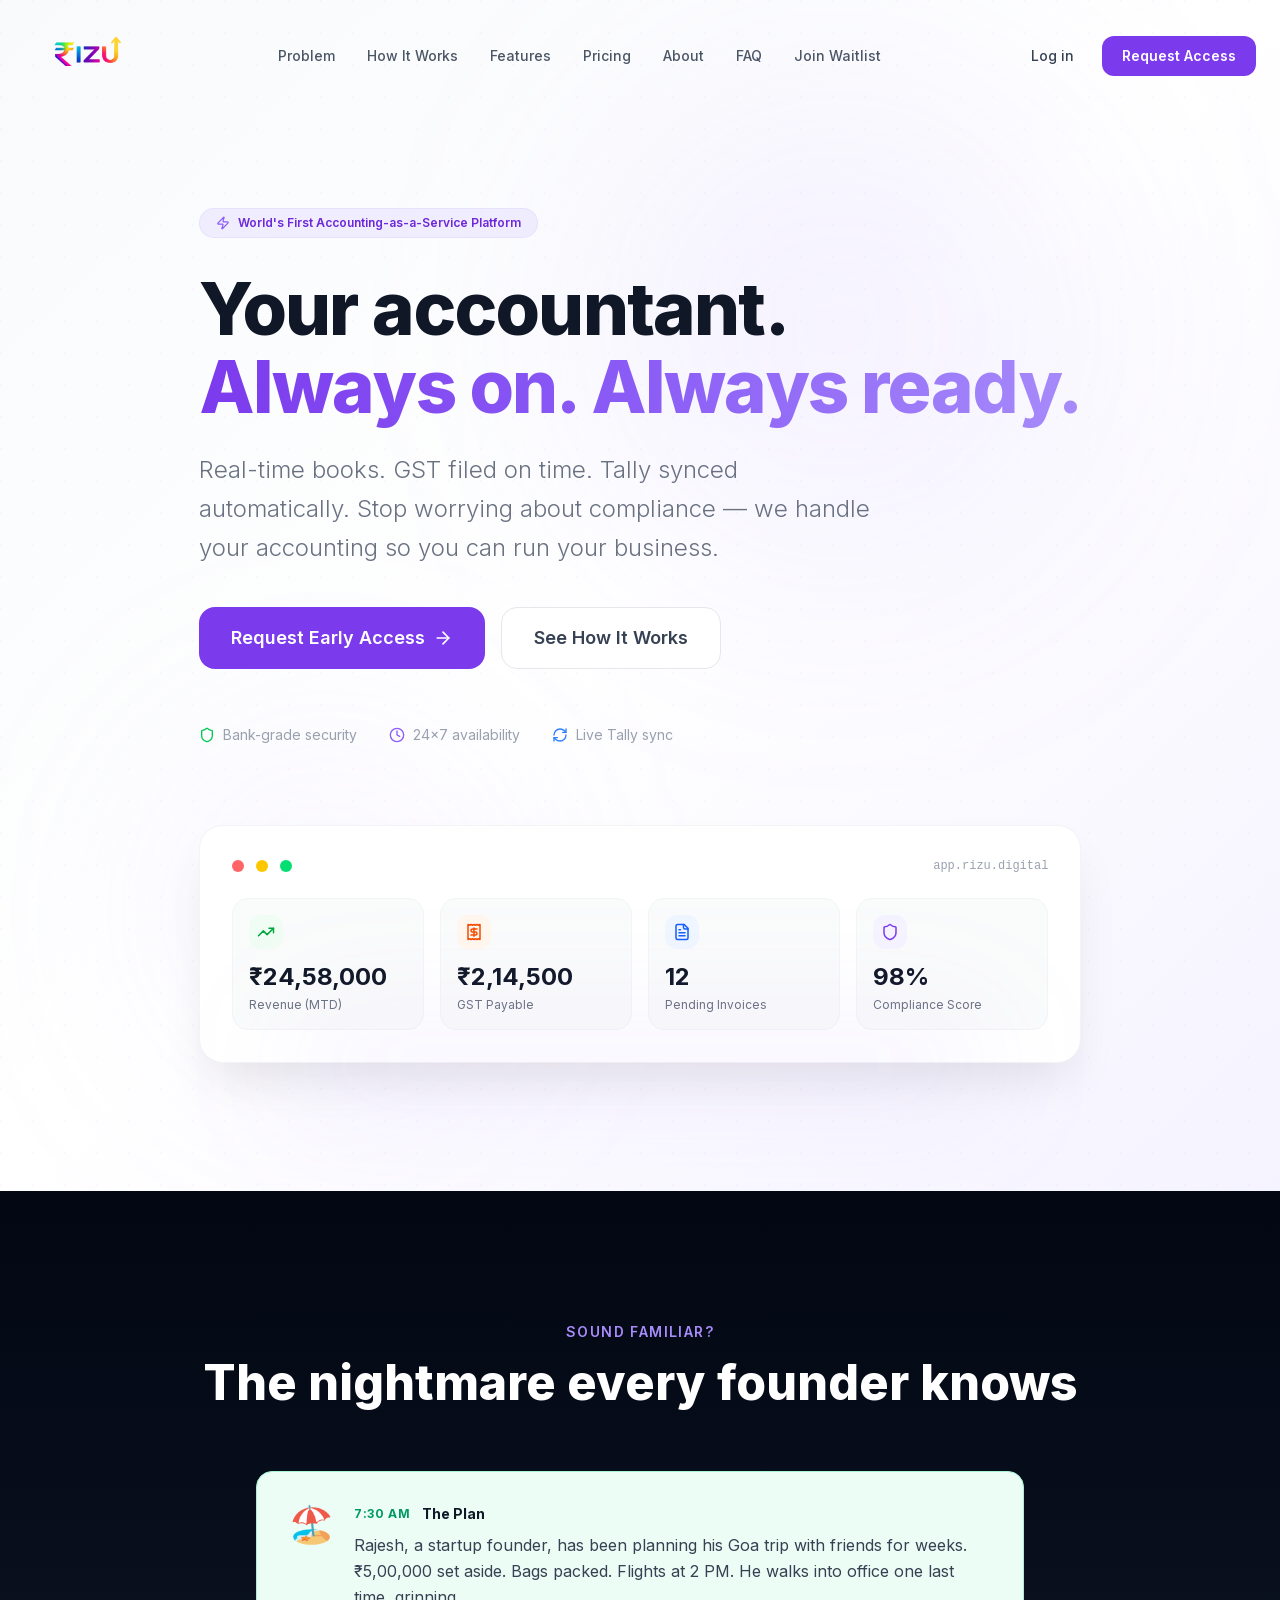
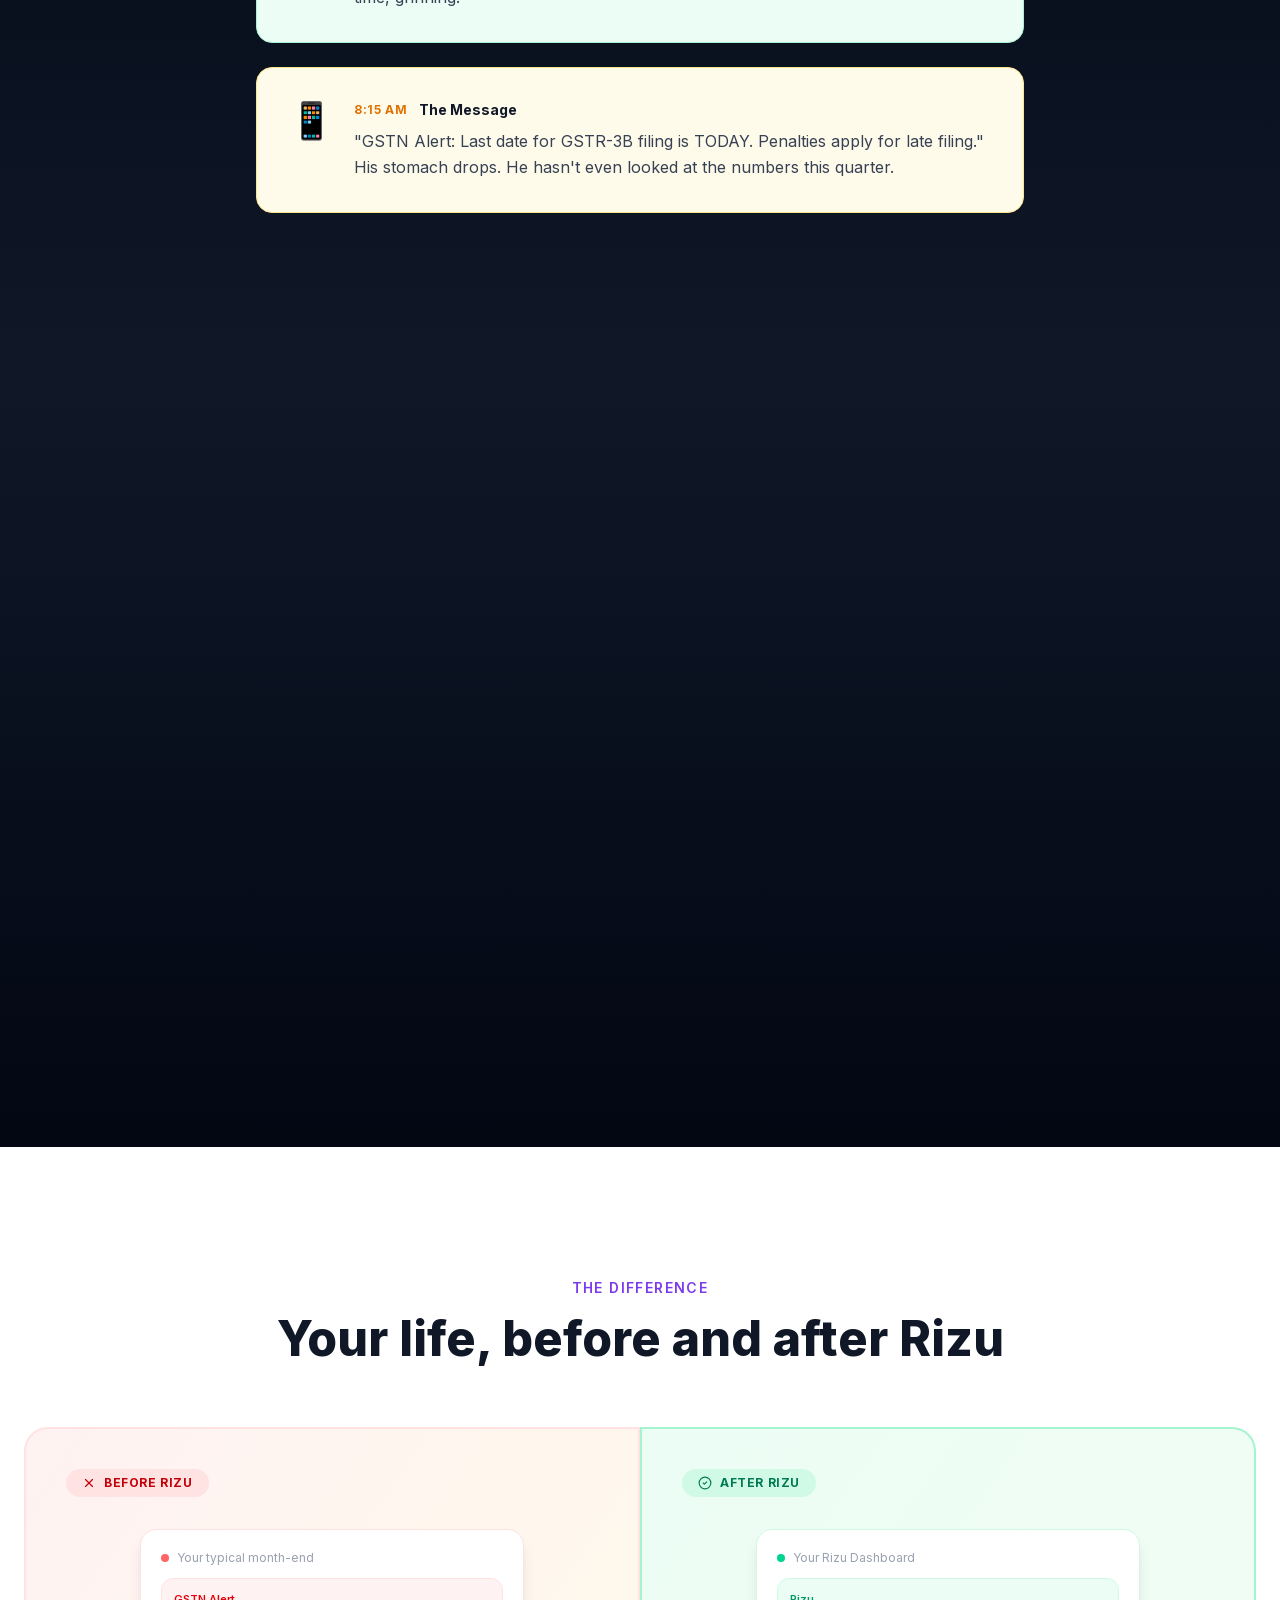
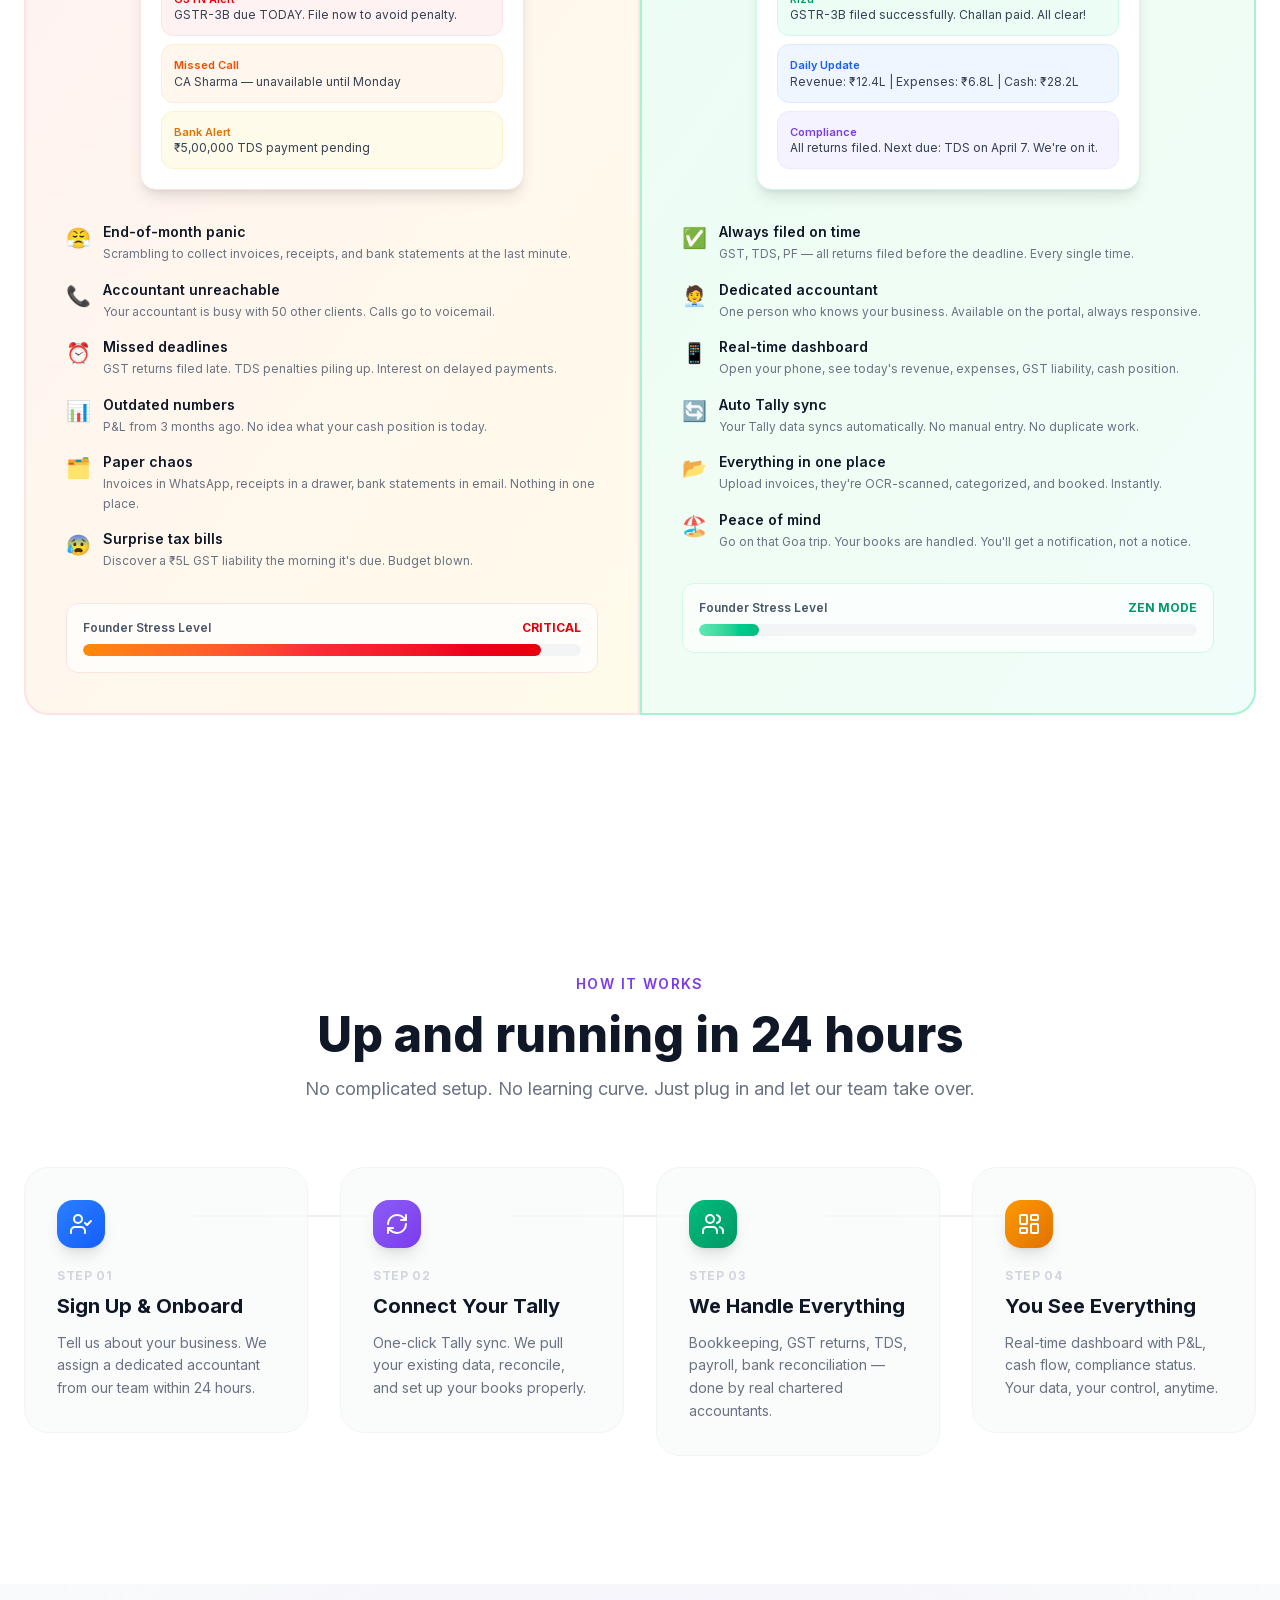
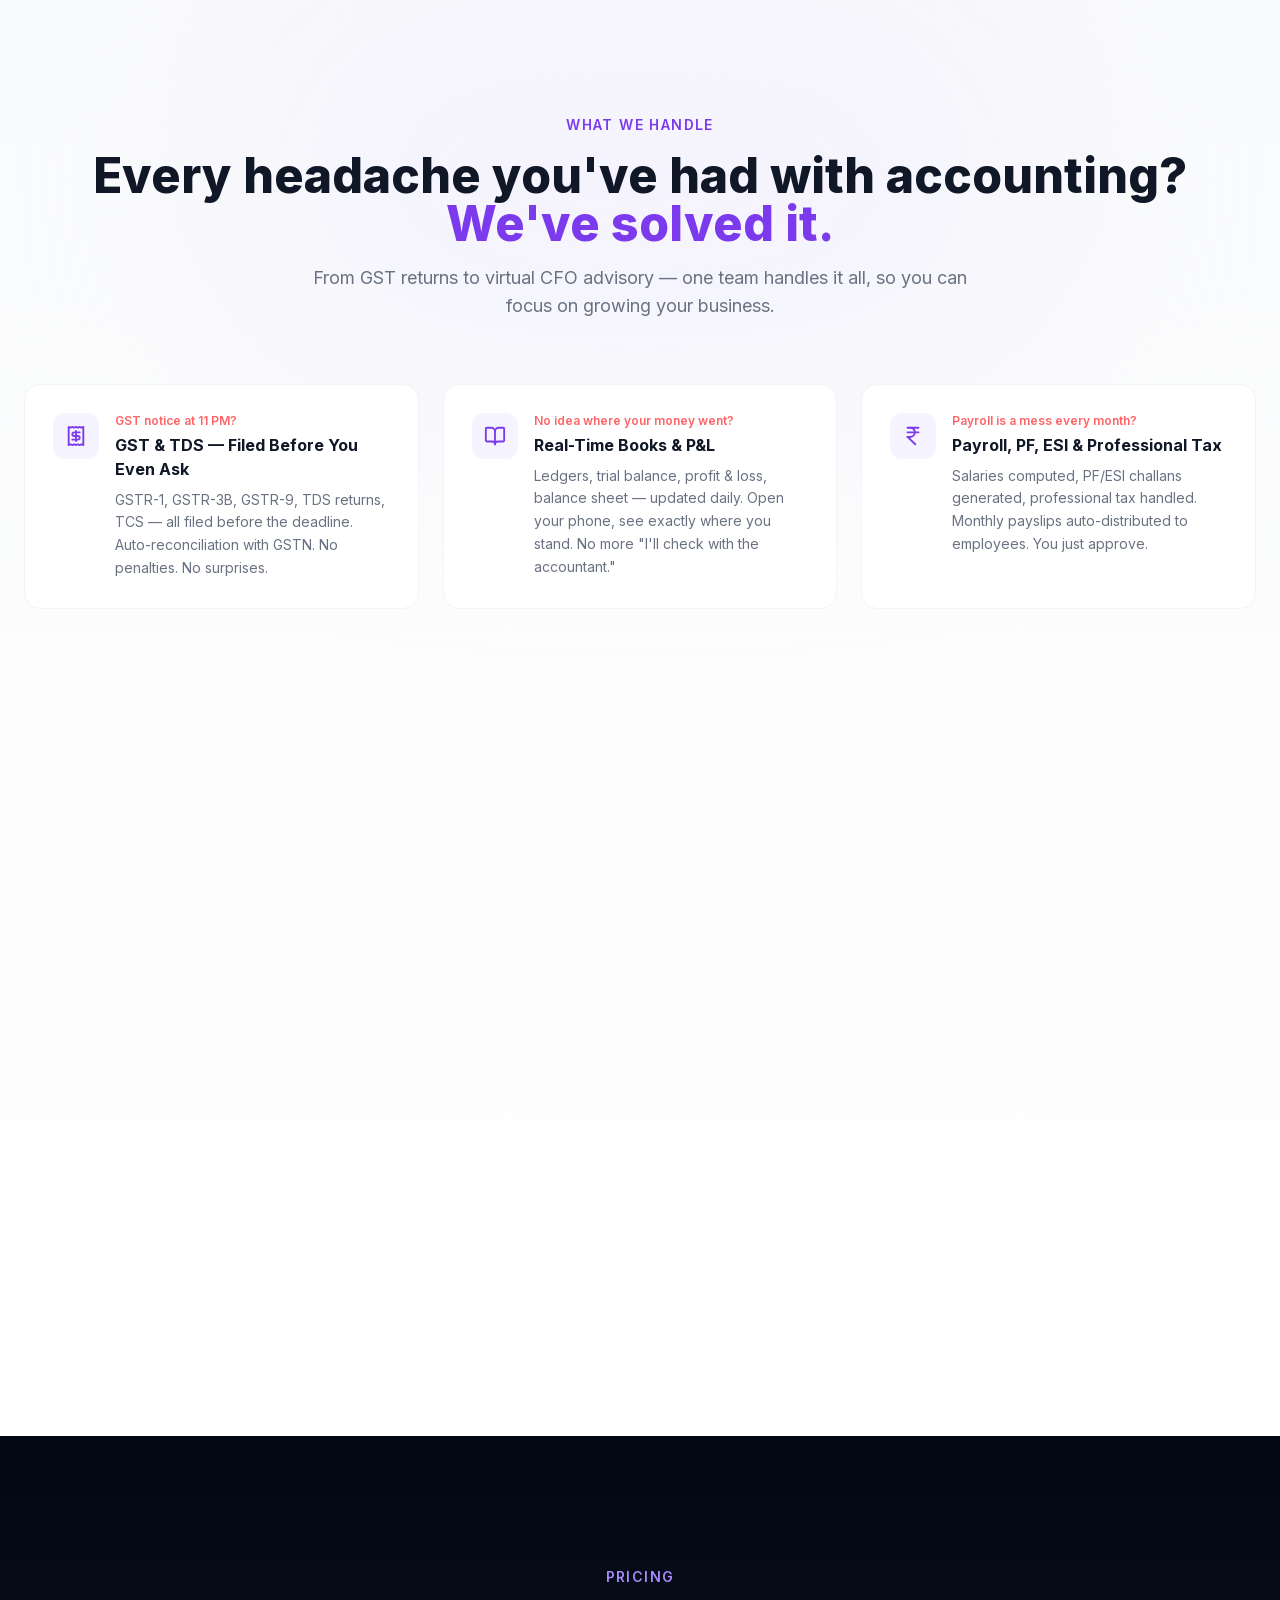
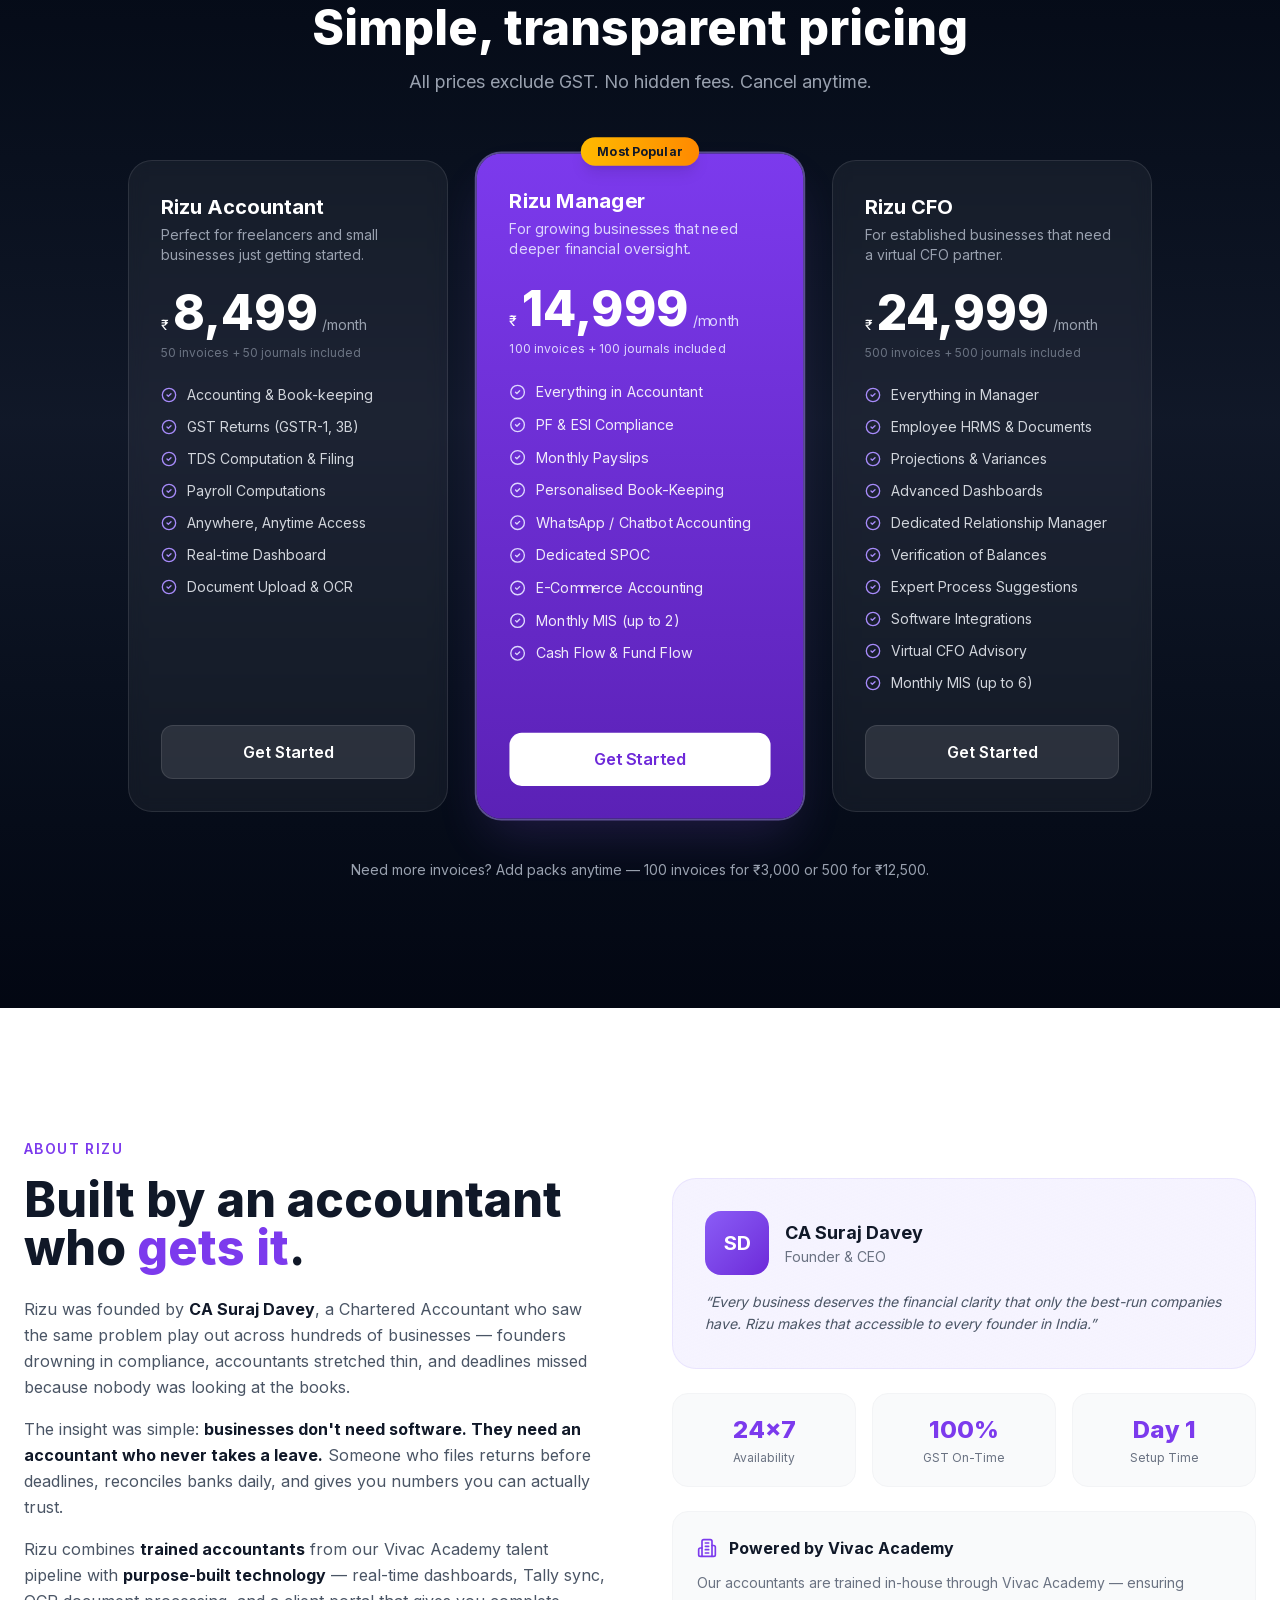
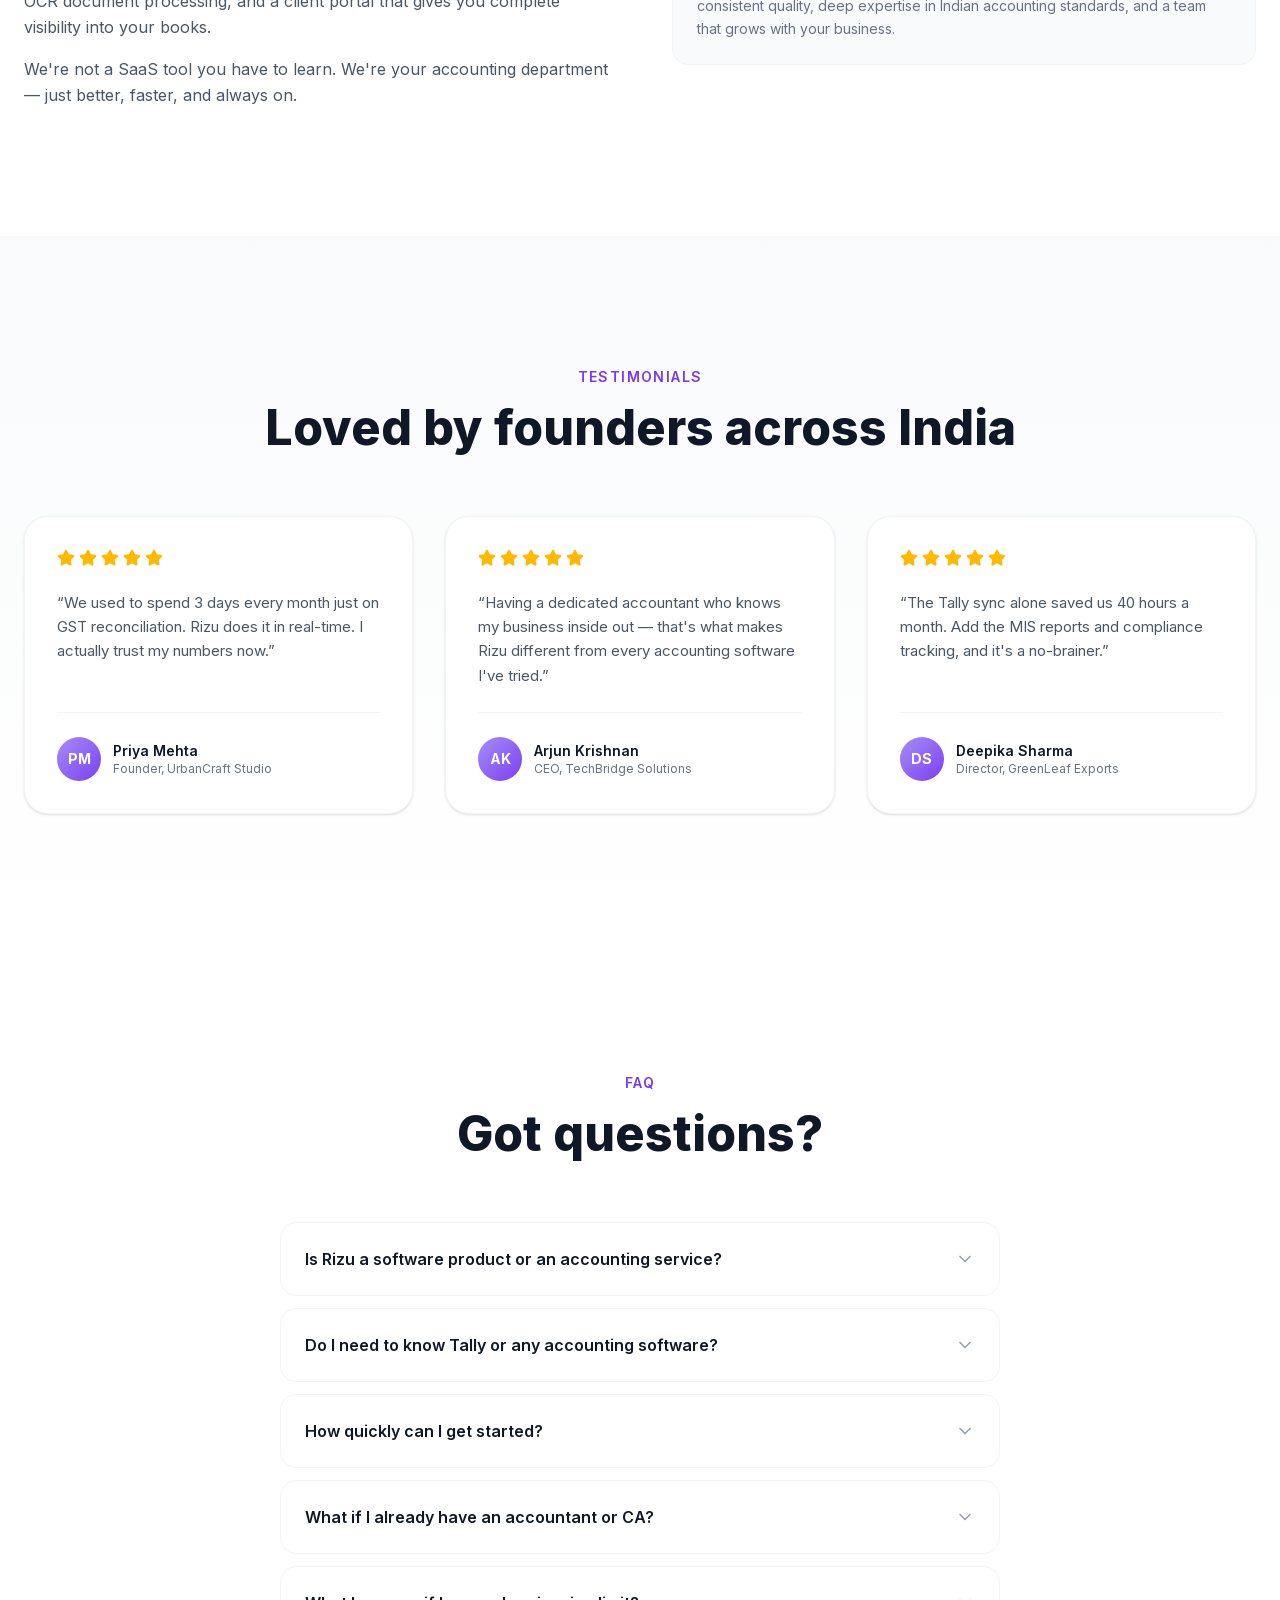
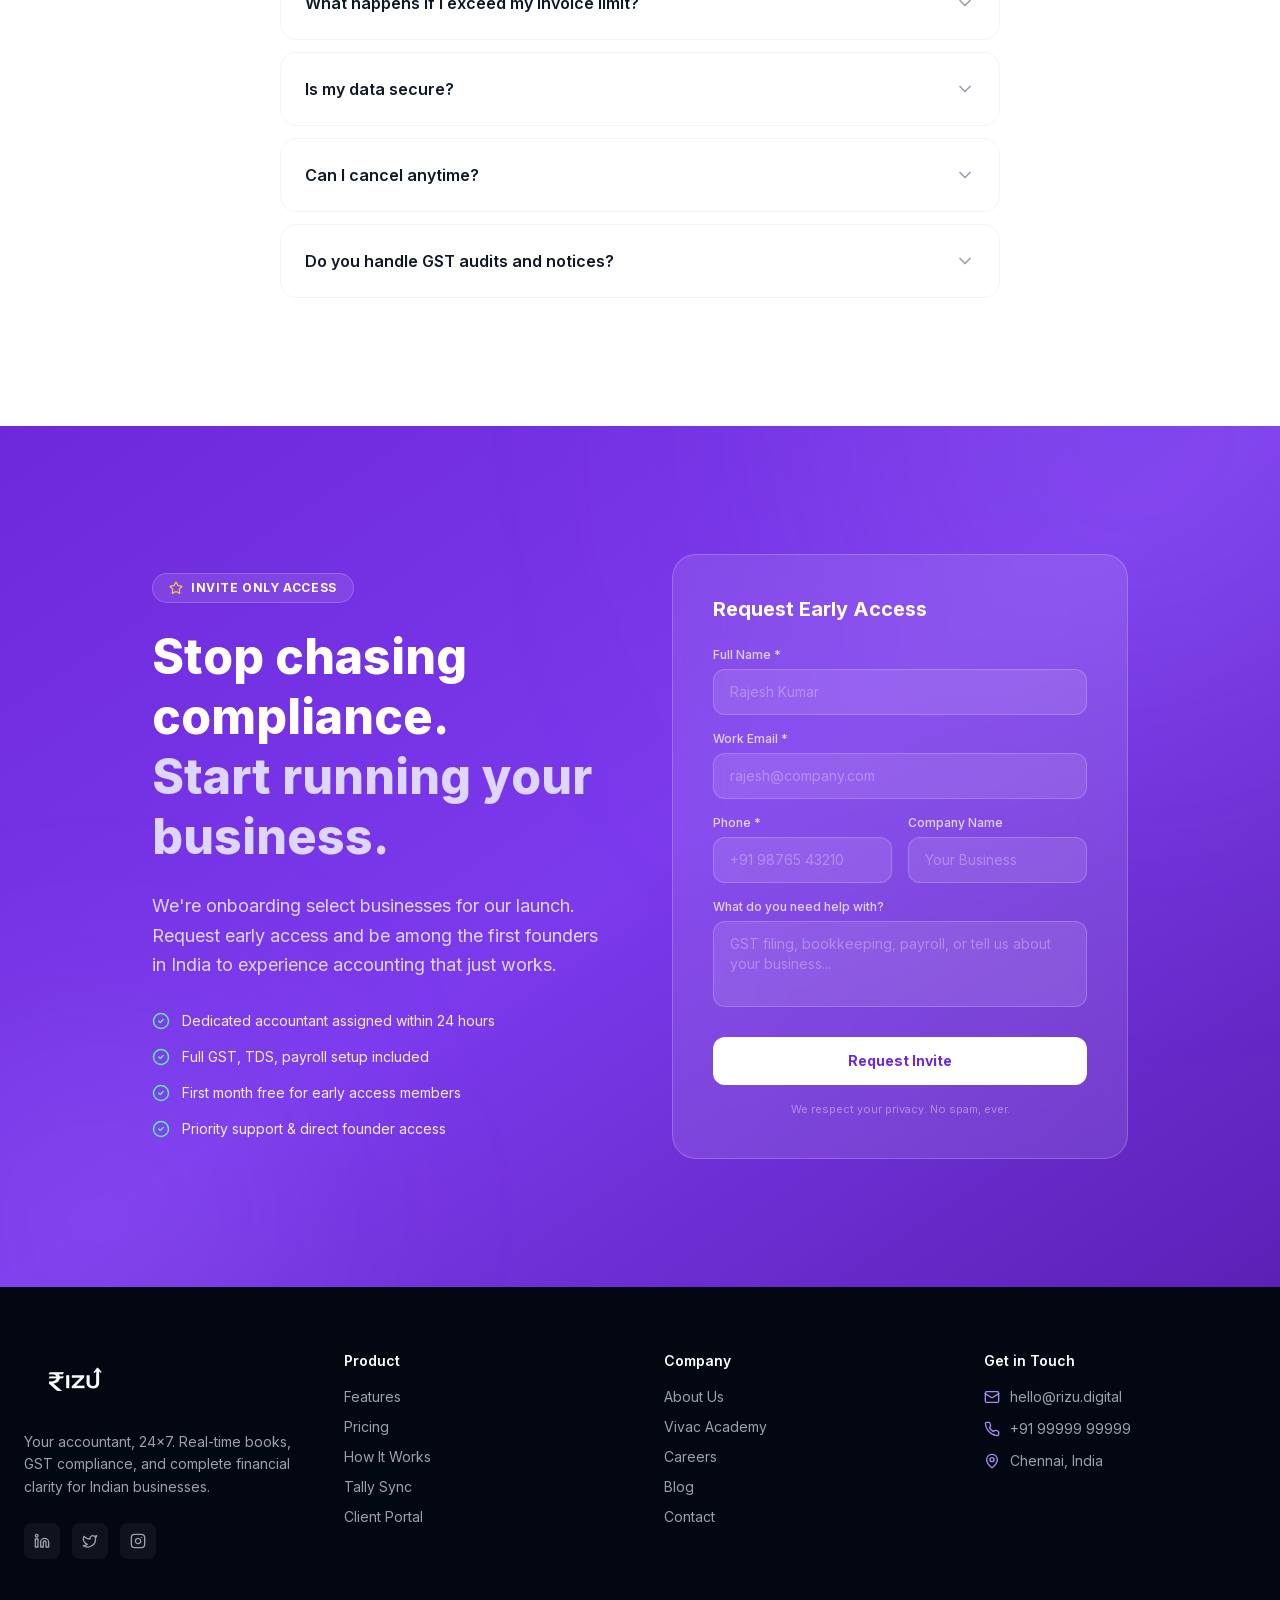
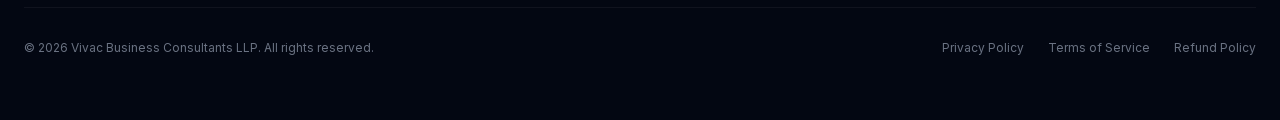
==== commit 7e26383b: "Logo h-20 in navbar - much bigger" ====
--- a/index.html
+++ b/index.html
@@ -1 +1 @@
-<!DOCTYPE html><!--yd3U5DYmk5R92h0BapYph--><html lang="en"><head><meta charSet="utf-8"/><meta name="viewport" content="width=device-width, initial-scale=1"/><link rel="stylesheet" href="/_next/static/css/610046f8937383d0.css" data-precedence="next"/><link rel="preload" as="script" fetchPriority="low" href="/_next/static/chunks/webpack-9ca368b0e7a36aa6.js"/><script src="/_next/static/chunks/8e6518bb-c26e82767f1faf66.js" async=""></script><script src="/_next/static/chunks/743-7e81a1cf79ec4482.js" async=""></script><script src="/_next/static/chunks/main-app-81c515fb38a3aa00.js" async=""></script><script src="/_next/static/chunks/115-0356922d0b4a3cf8.js" async=""></script><script src="/_next/static/chunks/app/page-b2cca30dae52ff9b.js" async=""></script><title>Rizu — Your Accountant, 24×7</title><meta name="description" content="Outsourced accounting for Indian businesses. Real-time books, GST/TDS compliance, Tally sync, payroll — all handled by real chartered accountants."/><meta property="og:title" content="Rizu — Your Accountant, 24×7"/><meta property="og:description" content="Outsourced accounting for Indian businesses. Real-time books, GST/TDS compliance, Tally sync, payroll."/><meta property="og:url" content="https://rizu.digital"/><meta property="og:site_name" content="Rizu"/><meta property="og:type" content="website"/><meta name="twitter:card" content="summary"/><meta name="twitter:title" content="Rizu — Your Accountant, 24×7"/><meta name="twitter:description" content="Outsourced accounting for Indian businesses. Real-time books, GST/TDS compliance, Tally sync, payroll."/><link rel="icon" href="/icon.svg"/><script src="/_next/static/chunks/polyfills-42372ed130431b0a.js" noModule=""></script></head><body class="__variable_f367f3 __variable_ed3508 __className_f367f3 antialiased"><div hidden=""><!--$--><!--/$--></div><main class="overflow-x-hidden"><nav class="fixed top-0 left-0 right-0 z-50 transition-all duration-300 bg-transparent"><div class="mx-auto max-w-7xl px-6 py-4 flex items-center justify-between"><a href="#" class="flex items-center gap-2.5"><img alt="Rizu" loading="lazy" width="180" height="120" decoding="async" data-nimg="1" class="h-14 w-auto" style="color:transparent" src="/logo.png"/></a><div class="hidden lg:flex items-center gap-8"><a href="#problem" class="text-sm font-medium text-gray-600 hover:text-rizu-700 transition-colors">Problem</a><a href="#how" class="text-sm font-medium text-gray-600 hover:text-rizu-700 transition-colors">How It Works</a><a href="#features" class="text-sm font-medium text-gray-600 hover:text-rizu-700 transition-colors">Features</a><a href="#pricing" class="text-sm font-medium text-gray-600 hover:text-rizu-700 transition-colors">Pricing</a><a href="#about" class="text-sm font-medium text-gray-600 hover:text-rizu-700 transition-colors">About</a><a href="#faq" class="text-sm font-medium text-gray-600 hover:text-rizu-700 transition-colors">FAQ</a><a href="#waitlist" class="text-sm font-medium text-gray-600 hover:text-rizu-700 transition-colors">Join Waitlist</a></div><div class="hidden lg:flex items-center gap-3"><a href="https://app.rizu.digital/login" class="text-sm font-medium text-gray-700 hover:text-rizu-700 px-4 py-2 rounded-lg transition-colors">Log in</a><a href="#waitlist" class="text-sm font-semibold text-white bg-rizu-600 hover:bg-rizu-700 px-5 py-2.5 rounded-xl transition-all hover:shadow-lg hover:shadow-rizu-500/25">Request Access</a></div><button class="lg:hidden p-2 text-gray-700"><svg xmlns="http://www.w3.org/2000/svg" width="24" height="24" viewBox="0 0 24 24" fill="none" stroke="currentColor" stroke-width="2" stroke-linecap="round" stroke-linejoin="round" class="lucide lucide-menu"><line x1="4" x2="20" y1="12" y2="12"></line><line x1="4" x2="20" y1="6" y2="6"></line><line x1="4" x2="20" y1="18" y2="18"></line></svg></button></div></nav><section class="relative min-h-screen flex items-center overflow-hidden pt-20"><div class="absolute inset-0 bg-gradient-to-br from-slate-50 via-white to-rizu-50"></div><div class="absolute inset-0 opacity-[0.03]" style="background-image:radial-gradient(circle at 1px 1px, #7c3aed 1px, transparent 0);background-size:32px 32px"></div><div class="absolute top-20 right-[15%] w-[500px] h-[500px] bg-rizu-400/10 rounded-full blur-[120px]"></div><div class="absolute bottom-20 left-[10%] w-[400px] h-[400px] bg-rizu-300/8 rounded-full blur-[100px]"></div><div class="relative mx-auto max-w-7xl px-6 py-24 lg:py-32"><div class="max-w-4xl"><div class="" style="opacity:0;transform:translateY(40px);transition:opacity 0.7s ease 0s, transform 0.7s ease 0s"><div class="inline-flex items-center gap-2 bg-rizu-100/80 text-rizu-700 text-xs font-semibold px-4 py-1.5 rounded-full mb-8 border border-rizu-200/50"><svg xmlns="http://www.w3.org/2000/svg" width="14" height="14" viewBox="0 0 24 24" fill="none" stroke="currentColor" stroke-width="2" stroke-linecap="round" stroke-linejoin="round" class="lucide lucide-zap text-rizu-500"><path d="M4 14a1 1 0 0 1-.78-1.63l9.9-10.2a.5.5 0 0 1 .86.46l-1.92 6.02A1 1 0 0 0 13 10h7a1 1 0 0 1 .78 1.63l-9.9 10.2a.5.5 0 0 1-.86-.46l1.92-6.02A1 1 0 0 0 11 14z"></path></svg>World&#x27;s First Accounting-as-a-Service Platform</div></div><div class="" style="opacity:0;transform:translateY(40px);transition:opacity 0.7s ease 0.1s, transform 0.7s ease 0.1s"><h1 class="font-[var(--font-outfit)] text-5xl sm:text-6xl lg:text-7xl font-extrabold leading-[1.08] tracking-tight text-gray-900 mb-6">Your accountant.<br/><span class="bg-gradient-to-r from-rizu-600 via-rizu-500 to-rizu-400 bg-clip-text text-transparent">Always on. Always ready.</span></h1></div><div class="" style="opacity:0;transform:translateY(40px);transition:opacity 0.7s ease 0.2s, transform 0.7s ease 0.2s"><p class="text-xl lg:text-2xl text-gray-500 max-w-2xl leading-relaxed mb-10 font-light">Real-time books. GST filed on time. Tally synced automatically. Stop worrying about compliance — we handle your accounting so you can run your business.</p></div><div class="" style="opacity:0;transform:translateY(40px);transition:opacity 0.7s ease 0.3s, transform 0.7s ease 0.3s"><div class="flex flex-wrap gap-4"><a href="#waitlist" class="group inline-flex items-center gap-2 bg-rizu-600 hover:bg-rizu-700 text-white font-semibold px-8 py-4 rounded-2xl text-lg transition-all hover:shadow-2xl hover:shadow-rizu-500/30 hover:-translate-y-0.5">Request Early Access<svg xmlns="http://www.w3.org/2000/svg" width="20" height="20" viewBox="0 0 24 24" fill="none" stroke="currentColor" stroke-width="2" stroke-linecap="round" stroke-linejoin="round" class="lucide lucide-arrow-right transition-transform group-hover:translate-x-1"><path d="M5 12h14"></path><path d="m12 5 7 7-7 7"></path></svg></a><a href="#how" class="inline-flex items-center gap-2 bg-white hover:bg-gray-50 text-gray-700 font-semibold px-8 py-4 rounded-2xl text-lg border border-gray-200 transition-all hover:shadow-lg">See How It Works</a></div></div><div class="" style="opacity:0;transform:translateY(40px);transition:opacity 0.7s ease 0.4s, transform 0.7s ease 0.4s"><div class="flex flex-wrap items-center gap-8 mt-14 text-sm text-gray-400"><div class="flex items-center gap-2"><svg xmlns="http://www.w3.org/2000/svg" width="16" height="16" viewBox="0 0 24 24" fill="none" stroke="currentColor" stroke-width="2" stroke-linecap="round" stroke-linejoin="round" class="lucide lucide-shield text-green-500"><path d="M20 13c0 5-3.5 7.5-7.66 8.95a1 1 0 0 1-.67-.01C7.5 20.5 4 18 4 13V6a1 1 0 0 1 1-1c2 0 4.5-1.2 6.24-2.72a1.17 1.17 0 0 1 1.52 0C14.51 3.81 17 5 19 5a1 1 0 0 1 1 1z"></path></svg><span>Bank-grade security</span></div><div class="flex items-center gap-2"><svg xmlns="http://www.w3.org/2000/svg" width="16" height="16" viewBox="0 0 24 24" fill="none" stroke="currentColor" stroke-width="2" stroke-linecap="round" stroke-linejoin="round" class="lucide lucide-clock text-rizu-500"><circle cx="12" cy="12" r="10"></circle><polyline points="12 6 12 12 16 14"></polyline></svg><span>24×7 availability</span></div><div class="flex items-center gap-2"><svg xmlns="http://www.w3.org/2000/svg" width="16" height="16" viewBox="0 0 24 24" fill="none" stroke="currentColor" stroke-width="2" stroke-linecap="round" stroke-linejoin="round" class="lucide lucide-refresh-cw text-blue-500"><path d="M3 12a9 9 0 0 1 9-9 9.75 9.75 0 0 1 6.74 2.74L21 8"></path><path d="M21 3v5h-5"></path><path d="M21 12a9 9 0 0 1-9 9 9.75 9.75 0 0 1-6.74-2.74L3 16"></path><path d="M8 16H3v5"></path></svg><span>Live Tally sync</span></div></div></div></div><div class="" style="opacity:0;transform:translateY(40px);transition:opacity 0.7s ease 0.5s, transform 0.7s ease 0.5s"><div class="mt-16 lg:mt-20 relative"><div class="bg-white rounded-3xl shadow-2xl shadow-black/10 border border-gray-100 p-6 lg:p-8 max-w-5xl mx-auto"><div class="flex items-center justify-between mb-6"><div class="flex items-center gap-3"><div class="w-3 h-3 rounded-full bg-red-400"></div><div class="w-3 h-3 rounded-full bg-yellow-400"></div><div class="w-3 h-3 rounded-full bg-green-400"></div></div><div class="text-xs text-gray-400 font-mono">app.rizu.digital</div></div><div class="grid grid-cols-2 lg:grid-cols-4 gap-4"><div class="bg-gray-50/80 rounded-2xl p-4 border border-gray-100"><div class="inline-flex p-2 rounded-xl mb-3 text-green-600 bg-green-50"><svg xmlns="http://www.w3.org/2000/svg" width="18" height="18" viewBox="0 0 24 24" fill="none" stroke="currentColor" stroke-width="2" stroke-linecap="round" stroke-linejoin="round" class="lucide lucide-trending-up"><polyline points="22 7 13.5 15.5 8.5 10.5 2 17"></polyline><polyline points="16 7 22 7 22 13"></polyline></svg></div><div class="text-xl lg:text-2xl font-bold text-gray-900 font-[var(--font-outfit)]">₹24,58,000</div><div class="text-xs text-gray-500 mt-1">Revenue (MTD)</div></div><div class="bg-gray-50/80 rounded-2xl p-4 border border-gray-100"><div class="inline-flex p-2 rounded-xl mb-3 text-orange-600 bg-orange-50"><svg xmlns="http://www.w3.org/2000/svg" width="18" height="18" viewBox="0 0 24 24" fill="none" stroke="currentColor" stroke-width="2" stroke-linecap="round" stroke-linejoin="round" class="lucide lucide-receipt"><path d="M4 2v20l2-1 2 1 2-1 2 1 2-1 2 1 2-1 2 1V2l-2 1-2-1-2 1-2-1-2 1-2-1-2 1Z"></path><path d="M16 8h-6a2 2 0 1 0 0 4h4a2 2 0 1 1 0 4H8"></path><path d="M12 17.5v-11"></path></svg></div><div class="text-xl lg:text-2xl font-bold text-gray-900 font-[var(--font-outfit)]">₹2,14,500</div><div class="text-xs text-gray-500 mt-1">GST Payable</div></div><div class="bg-gray-50/80 rounded-2xl p-4 border border-gray-100"><div class="inline-flex p-2 rounded-xl mb-3 text-blue-600 bg-blue-50"><svg xmlns="http://www.w3.org/2000/svg" width="18" height="18" viewBox="0 0 24 24" fill="none" stroke="currentColor" stroke-width="2" stroke-linecap="round" stroke-linejoin="round" class="lucide lucide-file-text"><path d="M15 2H6a2 2 0 0 0-2 2v16a2 2 0 0 0 2 2h12a2 2 0 0 0 2-2V7Z"></path><path d="M14 2v4a2 2 0 0 0 2 2h4"></path><path d="M10 9H8"></path><path d="M16 13H8"></path><path d="M16 17H8"></path></svg></div><div class="text-xl lg:text-2xl font-bold text-gray-900 font-[var(--font-outfit)]">12</div><div class="text-xs text-gray-500 mt-1">Pending Invoices</div></div><div class="bg-gray-50/80 rounded-2xl p-4 border border-gray-100"><div class="inline-flex p-2 rounded-xl mb-3 text-rizu-600 bg-rizu-50"><svg xmlns="http://www.w3.org/2000/svg" width="18" height="18" viewBox="0 0 24 24" fill="none" stroke="currentColor" stroke-width="2" stroke-linecap="round" stroke-linejoin="round" class="lucide lucide-shield"><path d="M20 13c0 5-3.5 7.5-7.66 8.95a1 1 0 0 1-.67-.01C7.5 20.5 4 18 4 13V6a1 1 0 0 1 1-1c2 0 4.5-1.2 6.24-2.72a1.17 1.17 0 0 1 1.52 0C14.51 3.81 17 5 19 5a1 1 0 0 1 1 1z"></path></svg></div><div class="text-xl lg:text-2xl font-bold text-gray-900 font-[var(--font-outfit)]">98%</div><div class="text-xs text-gray-500 mt-1">Compliance Score</div></div></div></div><div class="absolute -bottom-10 left-1/2 -translate-x-1/2 w-[80%] h-20 bg-rizu-400/10 blur-[60px] rounded-full"></div></div></div></div></section><section id="problem" class="relative py-24 lg:py-32 overflow-hidden"><div class="absolute inset-0 bg-gradient-to-b from-gray-950 via-gray-900 to-gray-950"></div><div class="absolute inset-0 opacity-[0.04]" style="background-image:radial-gradient(circle at 1px 1px, #fff 0.5px, transparent 0);background-size:24px 24px"></div><div class="relative mx-auto max-w-7xl px-6"><div class="" style="opacity:0;transform:translateY(40px);transition:opacity 0.7s ease 0s, transform 0.7s ease 0s"><div class="text-center mb-16"><span class="text-rizu-400 text-sm font-semibold uppercase tracking-widest">Sound Familiar?</span><h2 class="font-[var(--font-outfit)] text-4xl lg:text-5xl font-extrabold text-white mt-4">The nightmare every founder knows</h2></div></div><div class="max-w-3xl mx-auto space-y-6"><div class="" style="opacity:0;transform:translateY(40px);transition:opacity 0.7s ease 0s, transform 0.7s ease 0s"><div class="relative rounded-2xl border p-6 lg:p-8 bg-emerald-50 border-emerald-200 transition-all"><div class="flex items-start gap-5"><div class="text-4xl shrink-0">🏖️</div><div><div class="flex items-center gap-3 mb-2"><span class="text-xs font-bold uppercase tracking-wider text-emerald-600">7:30 AM</span><span class="text-sm font-bold text-gray-900">The Plan</span></div><p class="text-gray-700 leading-relaxed">Rajesh, a startup founder, has been planning his Goa trip with friends for weeks. ₹5,00,000 set aside. Bags packed. Flights at 2 PM. He walks into office one last time, grinning.</p></div></div></div></div><div class="" style="opacity:0;transform:translateY(40px);transition:opacity 0.7s ease 0.12s, transform 0.7s ease 0.12s"><div class="relative rounded-2xl border p-6 lg:p-8 bg-amber-50 border-amber-200 transition-all"><div class="flex items-start gap-5"><div class="text-4xl shrink-0">📱</div><div><div class="flex items-center gap-3 mb-2"><span class="text-xs font-bold uppercase tracking-wider text-amber-600">8:15 AM</span><span class="text-sm font-bold text-gray-900">The Message</span></div><p class="text-gray-700 leading-relaxed">&quot;GSTN Alert: Last date for GSTR-3B filing is TODAY. Penalties apply for late filing.&quot; His stomach drops. He hasn&#x27;t even looked at the numbers this quarter.</p></div></div></div></div><div class="" style="opacity:0;transform:translateY(40px);transition:opacity 0.7s ease 0.24s, transform 0.7s ease 0.24s"><div class="relative rounded-2xl border p-6 lg:p-8 bg-orange-50 border-orange-200 transition-all"><div class="flex items-start gap-5"><div class="text-4xl shrink-0">📞</div><div><div class="flex items-center gap-3 mb-2"><span class="text-xs font-bold uppercase tracking-wider text-orange-600">8:30 AM</span><span class="text-sm font-bold text-gray-900">The Panic</span></div><p class="text-gray-700 leading-relaxed">He calls his accountant — on leave. Calls the auditor — stuck in a hearing. The CA firm says &quot;we&#x27;ll look at it Monday.&quot; Monday is too late.</p></div></div></div></div><div class="" style="opacity:0;transform:translateY(40px);transition:opacity 0.7s ease 0.36s, transform 0.7s ease 0.36s"><div class="relative rounded-2xl border p-6 lg:p-8 bg-red-50 border-red-200 transition-all"><div class="flex items-start gap-5"><div class="text-4xl shrink-0">😱</div><div><div class="flex items-center gap-3 mb-2"><span class="text-xs font-bold uppercase tracking-wider text-red-600">9:45 AM</span><span class="text-sm font-bold text-gray-900">The Shock</span></div><p class="text-gray-700 leading-relaxed">He somehow opens Tally on his own. Scrolls through incomprehensible ledgers. Finally finds it: ₹5,00,000 GST payable. That was his trip budget. Goa is cancelled.</p></div></div></div></div></div><div class="" style="opacity:0;transform:translateY(40px);transition:opacity 0.7s ease 0.6s, transform 0.7s ease 0.6s"><div class="max-w-3xl mx-auto mt-12"><div class="relative rounded-3xl bg-gradient-to-br from-rizu-600 to-rizu-800 p-8 lg:p-12 text-white overflow-hidden"><div class="absolute top-0 right-0 w-64 h-64 bg-white/5 rounded-full -translate-y-1/2 translate-x-1/2 blur-2xl"></div><div class="relative"><div class="text-3xl mb-4">✨</div><h3 class="font-[var(--font-outfit)] text-2xl lg:text-3xl font-bold mb-4">Now imagine this with Rizu.</h3><div class="space-y-3 text-rizu-100 leading-relaxed"><p>Rajesh opens his Rizu dashboard on his phone. GST liability? <strong class="text-white">₹2,10,000</strong> — already computed, already reconciled. His accountant at Rizu filed the return <strong class="text-white">three days ago</strong>.</p><p>He gets a notification: <em>“GSTR-3B filed successfully. Challan paid. Have a great trip! 🏖️”</em></p><p class="text-white font-semibold text-lg pt-2">Rajesh makes his flight. With ₹2,90,000 still in his pocket.</p></div><a href="#waitlist" class="inline-flex items-center gap-2 bg-white text-rizu-700 font-bold px-6 py-3 rounded-xl mt-8 hover:shadow-xl transition-all hover:-translate-y-0.5">Never miss a deadline again<svg xmlns="http://www.w3.org/2000/svg" width="18" height="18" viewBox="0 0 24 24" fill="none" stroke="currentColor" stroke-width="2" stroke-linecap="round" stroke-linejoin="round" class="lucide lucide-arrow-right"><path d="M5 12h14"></path><path d="m12 5 7 7-7 7"></path></svg></a></div></div></div></div></div></section><section class="py-24 lg:py-32 bg-white relative overflow-hidden"><div class="mx-auto max-w-7xl px-6"><div class="" style="opacity:0;transform:translateY(40px);transition:opacity 0.7s ease 0s, transform 0.7s ease 0s"><div class="text-center mb-16"><span class="text-rizu-600 text-sm font-semibold uppercase tracking-widest">The Difference</span><h2 class="font-[var(--font-outfit)] text-4xl lg:text-5xl font-extrabold text-gray-900 mt-4">Your life, before and after Rizu</h2></div></div><div class="grid lg:grid-cols-2 gap-8 lg:gap-0"><div class="" style="opacity:0;transform:translateY(40px);transition:opacity 0.7s ease 0.1s, transform 0.7s ease 0.1s"><div class="relative rounded-3xl lg:rounded-r-none bg-gradient-to-br from-red-50 via-orange-50 to-amber-50 border-2 border-red-100 p-8 lg:p-10 h-full"><div class="inline-flex items-center gap-2 bg-red-100 text-red-700 text-xs font-bold px-4 py-1.5 rounded-full mb-8 uppercase tracking-wider"><svg xmlns="http://www.w3.org/2000/svg" width="14" height="14" viewBox="0 0 24 24" fill="none" stroke="currentColor" stroke-width="2" stroke-linecap="round" stroke-linejoin="round" class="lucide lucide-x"><path d="M18 6 6 18"></path><path d="m6 6 12 12"></path></svg>Before Rizu</div><div class="bg-white rounded-2xl shadow-lg border border-red-100 p-5 mb-8 max-w-sm mx-auto"><div class="flex items-center gap-2 mb-3 text-xs text-gray-400"><div class="w-2 h-2 rounded-full bg-red-400"></div>Your typical month-end</div><div class="space-y-2"><div class="bg-red-50 rounded-xl p-3 border border-red-100"><div class="text-[11px] text-red-600 font-semibold">GSTN Alert</div><div class="text-xs text-gray-700">GSTR-3B due TODAY. File now to avoid penalty.</div></div><div class="bg-orange-50 rounded-xl p-3 border border-orange-100"><div class="text-[11px] text-orange-600 font-semibold">Missed Call</div><div class="text-xs text-gray-700">CA Sharma — unavailable until Monday</div></div><div class="bg-amber-50 rounded-xl p-3 border border-amber-100"><div class="text-[11px] text-amber-600 font-semibold">Bank Alert</div><div class="text-xs text-gray-700">₹5,00,000 TDS payment pending</div></div></div></div><div class="space-y-4"><div class="flex items-start gap-3"><span class="text-xl shrink-0 mt-0.5">😤</span><div><h4 class="font-semibold text-gray-900 text-sm">End-of-month panic</h4><p class="text-gray-500 text-xs leading-relaxed mt-0.5">Scrambling to collect invoices, receipts, and bank statements at the last minute.</p></div></div><div class="flex items-start gap-3"><span class="text-xl shrink-0 mt-0.5">📞</span><div><h4 class="font-semibold text-gray-900 text-sm">Accountant unreachable</h4><p class="text-gray-500 text-xs leading-relaxed mt-0.5">Your accountant is busy with 50 other clients. Calls go to voicemail.</p></div></div><div class="flex items-start gap-3"><span class="text-xl shrink-0 mt-0.5">⏰</span><div><h4 class="font-semibold text-gray-900 text-sm">Missed deadlines</h4><p class="text-gray-500 text-xs leading-relaxed mt-0.5">GST returns filed late. TDS penalties piling up. Interest on delayed payments.</p></div></div><div class="flex items-start gap-3"><span class="text-xl shrink-0 mt-0.5">📊</span><div><h4 class="font-semibold text-gray-900 text-sm">Outdated numbers</h4><p class="text-gray-500 text-xs leading-relaxed mt-0.5">P&amp;L from 3 months ago. No idea what your cash position is today.</p></div></div><div class="flex items-start gap-3"><span class="text-xl shrink-0 mt-0.5">🗂️</span><div><h4 class="font-semibold text-gray-900 text-sm">Paper chaos</h4><p class="text-gray-500 text-xs leading-relaxed mt-0.5">Invoices in WhatsApp, receipts in a drawer, bank statements in email. Nothing in one place.</p></div></div><div class="flex items-start gap-3"><span class="text-xl shrink-0 mt-0.5">😰</span><div><h4 class="font-semibold text-gray-900 text-sm">Surprise tax bills</h4><p class="text-gray-500 text-xs leading-relaxed mt-0.5">Discover a ₹5L GST liability the morning it&#x27;s due. Budget blown.</p></div></div></div><div class="mt-8 bg-white/70 rounded-xl p-4 border border-red-100"><div class="flex items-center justify-between mb-2"><span class="text-xs font-semibold text-gray-600">Founder Stress Level</span><span class="text-xs font-bold text-red-600">CRITICAL</span></div><div class="h-3 bg-gray-100 rounded-full overflow-hidden"><div class="h-full w-[92%] bg-gradient-to-r from-orange-400 via-red-500 to-red-600 rounded-full"></div></div></div></div></div><div class="" style="opacity:0;transform:translateY(40px);transition:opacity 0.7s ease 0.2s, transform 0.7s ease 0.2s"><div class="relative rounded-3xl lg:rounded-l-none bg-gradient-to-br from-emerald-50 via-green-50 to-teal-50 border-2 border-emerald-200 p-8 lg:p-10 h-full"><div class="inline-flex items-center gap-2 bg-emerald-100 text-emerald-700 text-xs font-bold px-4 py-1.5 rounded-full mb-8 uppercase tracking-wider"><svg xmlns="http://www.w3.org/2000/svg" width="14" height="14" viewBox="0 0 24 24" fill="none" stroke="currentColor" stroke-width="2" stroke-linecap="round" stroke-linejoin="round" class="lucide lucide-circle-check"><circle cx="12" cy="12" r="10"></circle><path d="m9 12 2 2 4-4"></path></svg>After Rizu</div><div class="bg-white rounded-2xl shadow-lg border border-emerald-100 p-5 mb-8 max-w-sm mx-auto"><div class="flex items-center gap-2 mb-3 text-xs text-gray-400"><div class="w-2 h-2 rounded-full bg-emerald-400"></div>Your Rizu Dashboard</div><div class="space-y-2"><div class="bg-emerald-50 rounded-xl p-3 border border-emerald-100"><div class="text-[11px] text-emerald-600 font-semibold">Rizu</div><div class="text-xs text-gray-700">GSTR-3B filed successfully. Challan paid. All clear!</div></div><div class="bg-blue-50 rounded-xl p-3 border border-blue-100"><div class="text-[11px] text-blue-600 font-semibold">Daily Update</div><div class="text-xs text-gray-700">Revenue: ₹12.4L | Expenses: ₹6.8L | Cash: ₹28.2L</div></div><div class="bg-rizu-50 rounded-xl p-3 border border-rizu-100"><div class="text-[11px] text-rizu-600 font-semibold">Compliance</div><div class="text-xs text-gray-700">All returns filed. Next due: TDS on April 7. We&#x27;re on it.</div></div></div></div><div class="space-y-4"><div class="flex items-start gap-3"><span class="text-xl shrink-0 mt-0.5">✅</span><div><h4 class="font-semibold text-gray-900 text-sm">Always filed on time</h4><p class="text-gray-500 text-xs leading-relaxed mt-0.5">GST, TDS, PF — all returns filed before the deadline. Every single time.</p></div></div><div class="flex items-start gap-3"><span class="text-xl shrink-0 mt-0.5">🧑‍💼</span><div><h4 class="font-semibold text-gray-900 text-sm">Dedicated accountant</h4><p class="text-gray-500 text-xs leading-relaxed mt-0.5">One person who knows your business. Available on the portal, always responsive.</p></div></div><div class="flex items-start gap-3"><span class="text-xl shrink-0 mt-0.5">📱</span><div><h4 class="font-semibold text-gray-900 text-sm">Real-time dashboard</h4><p class="text-gray-500 text-xs leading-relaxed mt-0.5">Open your phone, see today&#x27;s revenue, expenses, GST liability, cash position.</p></div></div><div class="flex items-start gap-3"><span class="text-xl shrink-0 mt-0.5">🔄</span><div><h4 class="font-semibold text-gray-900 text-sm">Auto Tally sync</h4><p class="text-gray-500 text-xs leading-relaxed mt-0.5">Your Tally data syncs automatically. No manual entry. No duplicate work.</p></div></div><div class="flex items-start gap-3"><span class="text-xl shrink-0 mt-0.5">📂</span><div><h4 class="font-semibold text-gray-900 text-sm">Everything in one place</h4><p class="text-gray-500 text-xs leading-relaxed mt-0.5">Upload invoices, they&#x27;re OCR-scanned, categorized, and booked. Instantly.</p></div></div><div class="flex items-start gap-3"><span class="text-xl shrink-0 mt-0.5">🏖️</span><div><h4 class="font-semibold text-gray-900 text-sm">Peace of mind</h4><p class="text-gray-500 text-xs leading-relaxed mt-0.5">Go on that Goa trip. Your books are handled. You&#x27;ll get a notification, not a notice.</p></div></div></div><div class="mt-8 bg-white/70 rounded-xl p-4 border border-emerald-100"><div class="flex items-center justify-between mb-2"><span class="text-xs font-semibold text-gray-600">Founder Stress Level</span><span class="text-xs font-bold text-emerald-600">ZEN MODE</span></div><div class="h-3 bg-gray-100 rounded-full overflow-hidden"><div class="h-full w-[12%] bg-gradient-to-r from-emerald-300 to-emerald-500 rounded-full"></div></div></div></div></div></div></div></section><section id="how" class="py-24 lg:py-32 bg-white relative"><div class="mx-auto max-w-7xl px-6"><div class="" style="opacity:0;transform:translateY(40px);transition:opacity 0.7s ease 0s, transform 0.7s ease 0s"><div class="text-center mb-16"><span class="text-rizu-600 text-sm font-semibold uppercase tracking-widest">How It Works</span><h2 class="font-[var(--font-outfit)] text-4xl lg:text-5xl font-extrabold text-gray-900 mt-4">Up and running in 24 hours</h2><p class="text-gray-500 text-lg mt-4 max-w-2xl mx-auto">No complicated setup. No learning curve. Just plug in and let our team take over.</p></div></div><div class="grid md:grid-cols-2 lg:grid-cols-4 gap-8"><div class="" style="opacity:0;transform:translateY(40px);transition:opacity 0.7s ease 0s, transform 0.7s ease 0s"><div class="relative group"><div class="hidden lg:block absolute top-12 left-[60%] w-[80%] h-[2px] bg-gradient-to-r from-gray-200 to-gray-100"></div><div class="relative bg-gray-50/80 rounded-3xl p-8 border border-gray-100 hover:border-rizu-200 transition-all hover:shadow-xl hover:shadow-rizu-500/5 hover:-translate-y-1"><div class="inline-flex p-3 rounded-2xl bg-gradient-to-br from-blue-500 to-blue-600 text-white mb-5 shadow-lg"><svg xmlns="http://www.w3.org/2000/svg" width="24" height="24" viewBox="0 0 24 24" fill="none" stroke="currentColor" stroke-width="2" stroke-linecap="round" stroke-linejoin="round" class="lucide lucide-user-check"><path d="M16 21v-2a4 4 0 0 0-4-4H6a4 4 0 0 0-4 4v2"></path><circle cx="9" cy="7" r="4"></circle><polyline points="16 11 18 13 22 9"></polyline></svg></div><div class="text-xs font-bold text-gray-300 uppercase tracking-wider mb-2">Step <!-- -->01</div><h3 class="font-[var(--font-outfit)] text-xl font-bold text-gray-900 mb-3">Sign Up &amp; Onboard</h3><p class="text-gray-500 leading-relaxed text-sm">Tell us about your business. We assign a dedicated accountant from our team within 24 hours.</p></div></div></div><div class="" style="opacity:0;transform:translateY(40px);transition:opacity 0.7s ease 0.1s, transform 0.7s ease 0.1s"><div class="relative group"><div class="hidden lg:block absolute top-12 left-[60%] w-[80%] h-[2px] bg-gradient-to-r from-gray-200 to-gray-100"></div><div class="relative bg-gray-50/80 rounded-3xl p-8 border border-gray-100 hover:border-rizu-200 transition-all hover:shadow-xl hover:shadow-rizu-500/5 hover:-translate-y-1"><div class="inline-flex p-3 rounded-2xl bg-gradient-to-br from-rizu-500 to-rizu-600 text-white mb-5 shadow-lg"><svg xmlns="http://www.w3.org/2000/svg" width="24" height="24" viewBox="0 0 24 24" fill="none" stroke="currentColor" stroke-width="2" stroke-linecap="round" stroke-linejoin="round" class="lucide lucide-refresh-cw"><path d="M3 12a9 9 0 0 1 9-9 9.75 9.75 0 0 1 6.74 2.74L21 8"></path><path d="M21 3v5h-5"></path><path d="M21 12a9 9 0 0 1-9 9 9.75 9.75 0 0 1-6.74-2.74L3 16"></path><path d="M8 16H3v5"></path></svg></div><div class="text-xs font-bold text-gray-300 uppercase tracking-wider mb-2">Step <!-- -->02</div><h3 class="font-[var(--font-outfit)] text-xl font-bold text-gray-900 mb-3">Connect Your Tally</h3><p class="text-gray-500 leading-relaxed text-sm">One-click Tally sync. We pull your existing data, reconcile, and set up your books properly.</p></div></div></div><div class="" style="opacity:0;transform:translateY(40px);transition:opacity 0.7s ease 0.2s, transform 0.7s ease 0.2s"><div class="relative group"><div class="hidden lg:block absolute top-12 left-[60%] w-[80%] h-[2px] bg-gradient-to-r from-gray-200 to-gray-100"></div><div class="relative bg-gray-50/80 rounded-3xl p-8 border border-gray-100 hover:border-rizu-200 transition-all hover:shadow-xl hover:shadow-rizu-500/5 hover:-translate-y-1"><div class="inline-flex p-3 rounded-2xl bg-gradient-to-br from-emerald-500 to-emerald-600 text-white mb-5 shadow-lg"><svg xmlns="http://www.w3.org/2000/svg" width="24" height="24" viewBox="0 0 24 24" fill="none" stroke="currentColor" stroke-width="2" stroke-linecap="round" stroke-linejoin="round" class="lucide lucide-users"><path d="M16 21v-2a4 4 0 0 0-4-4H6a4 4 0 0 0-4 4v2"></path><circle cx="9" cy="7" r="4"></circle><path d="M22 21v-2a4 4 0 0 0-3-3.87"></path><path d="M16 3.13a4 4 0 0 1 0 7.75"></path></svg></div><div class="text-xs font-bold text-gray-300 uppercase tracking-wider mb-2">Step <!-- -->03</div><h3 class="font-[var(--font-outfit)] text-xl font-bold text-gray-900 mb-3">We Handle Everything</h3><p class="text-gray-500 leading-relaxed text-sm">Bookkeeping, GST returns, TDS, payroll, bank reconciliation — done by real chartered accountants.</p></div></div></div><div class="" style="opacity:0;transform:translateY(40px);transition:opacity 0.7s ease 0.30000000000000004s, transform 0.7s ease 0.30000000000000004s"><div class="relative group"><div class="relative bg-gray-50/80 rounded-3xl p-8 border border-gray-100 hover:border-rizu-200 transition-all hover:shadow-xl hover:shadow-rizu-500/5 hover:-translate-y-1"><div class="inline-flex p-3 rounded-2xl bg-gradient-to-br from-amber-500 to-amber-600 text-white mb-5 shadow-lg"><svg xmlns="http://www.w3.org/2000/svg" width="24" height="24" viewBox="0 0 24 24" fill="none" stroke="currentColor" stroke-width="2" stroke-linecap="round" stroke-linejoin="round" class="lucide lucide-layout-dashboard"><rect width="7" height="9" x="3" y="3" rx="1"></rect><rect width="7" height="5" x="14" y="3" rx="1"></rect><rect width="7" height="9" x="14" y="12" rx="1"></rect><rect width="7" height="5" x="3" y="16" rx="1"></rect></svg></div><div class="text-xs font-bold text-gray-300 uppercase tracking-wider mb-2">Step <!-- -->04</div><h3 class="font-[var(--font-outfit)] text-xl font-bold text-gray-900 mb-3">You See Everything</h3><p class="text-gray-500 leading-relaxed text-sm">Real-time dashboard with P&amp;L, cash flow, compliance status. Your data, your control, anytime.</p></div></div></div></div></div></section><section id="features" class="py-24 lg:py-32 relative overflow-hidden"><div class="absolute inset-0 bg-gradient-to-b from-gray-50 to-white"></div><div class="absolute top-0 left-1/2 -translate-x-1/2 w-[800px] h-[400px] bg-rizu-100/40 rounded-full blur-[120px]"></div><div class="relative mx-auto max-w-7xl px-6"><div class="" style="opacity:0;transform:translateY(40px);transition:opacity 0.7s ease 0s, transform 0.7s ease 0s"><div class="text-center mb-16"><span class="text-rizu-600 text-sm font-semibold uppercase tracking-widest">What We Handle</span><h2 class="font-[var(--font-outfit)] text-4xl lg:text-5xl font-extrabold text-gray-900 mt-4">Every headache you&#x27;ve had with accounting?<br class="hidden sm:block"/><span class="text-rizu-600">We&#x27;ve solved it.</span></h2><p class="text-gray-500 text-lg mt-4 max-w-2xl mx-auto">From GST returns to virtual CFO advisory — one team handles it all, so you can focus on growing your business.</p></div></div><div class="grid sm:grid-cols-2 lg:grid-cols-3 gap-6"><div class="" style="opacity:0;transform:translateY(40px);transition:opacity 0.7s ease 0s, transform 0.7s ease 0s"><div class="group bg-white rounded-2xl p-7 border border-gray-100 hover:border-rizu-200 transition-all hover:shadow-xl hover:shadow-rizu-500/5 hover:-translate-y-1 h-full"><div class="flex items-start gap-4"><div class="inline-flex p-3 rounded-xl bg-rizu-50 text-rizu-600 shrink-0 group-hover:bg-rizu-100 transition-colors"><svg xmlns="http://www.w3.org/2000/svg" width="22" height="22" viewBox="0 0 24 24" fill="none" stroke="currentColor" stroke-width="2" stroke-linecap="round" stroke-linejoin="round" class="lucide lucide-receipt"><path d="M4 2v20l2-1 2 1 2-1 2 1 2-1 2 1 2-1 2 1V2l-2 1-2-1-2 1-2-1-2 1-2-1-2 1Z"></path><path d="M16 8h-6a2 2 0 1 0 0 4h4a2 2 0 1 1 0 4H8"></path><path d="M12 17.5v-11"></path></svg></div><div><p class="text-xs font-semibold text-red-400 mb-1">GST notice at 11 PM?</p><h3 class="font-[var(--font-outfit)] text-base font-bold text-gray-900 mb-2">GST &amp; TDS — Filed Before You Even Ask</h3><p class="text-gray-500 text-sm leading-relaxed">GSTR-1, GSTR-3B, GSTR-9, TDS returns, TCS — all filed before the deadline. Auto-reconciliation with GSTN. No penalties. No surprises.</p></div></div></div></div><div class="" style="opacity:0;transform:translateY(40px);transition:opacity 0.7s ease 0.05s, transform 0.7s ease 0.05s"><div class="group bg-white rounded-2xl p-7 border border-gray-100 hover:border-rizu-200 transition-all hover:shadow-xl hover:shadow-rizu-500/5 hover:-translate-y-1 h-full"><div class="flex items-start gap-4"><div class="inline-flex p-3 rounded-xl bg-rizu-50 text-rizu-600 shrink-0 group-hover:bg-rizu-100 transition-colors"><svg xmlns="http://www.w3.org/2000/svg" width="22" height="22" viewBox="0 0 24 24" fill="none" stroke="currentColor" stroke-width="2" stroke-linecap="round" stroke-linejoin="round" class="lucide lucide-book-open"><path d="M12 7v14"></path><path d="M3 18a1 1 0 0 1-1-1V4a1 1 0 0 1 1-1h5a4 4 0 0 1 4 4 4 4 0 0 1 4-4h5a1 1 0 0 1 1 1v13a1 1 0 0 1-1 1h-6a3 3 0 0 0-3 3 3 3 0 0 0-3-3z"></path></svg></div><div><p class="text-xs font-semibold text-red-400 mb-1">No idea where your money went?</p><h3 class="font-[var(--font-outfit)] text-base font-bold text-gray-900 mb-2">Real-Time Books &amp; P&amp;L</h3><p class="text-gray-500 text-sm leading-relaxed">Ledgers, trial balance, profit &amp; loss, balance sheet — updated daily. Open your phone, see exactly where you stand. No more &quot;I&#x27;ll check with the accountant.&quot;</p></div></div></div></div><div class="" style="opacity:0;transform:translateY(40px);transition:opacity 0.7s ease 0.1s, transform 0.7s ease 0.1s"><div class="group bg-white rounded-2xl p-7 border border-gray-100 hover:border-rizu-200 transition-all hover:shadow-xl hover:shadow-rizu-500/5 hover:-translate-y-1 h-full"><div class="flex items-start gap-4"><div class="inline-flex p-3 rounded-xl bg-rizu-50 text-rizu-600 shrink-0 group-hover:bg-rizu-100 transition-colors"><svg xmlns="http://www.w3.org/2000/svg" width="22" height="22" viewBox="0 0 24 24" fill="none" stroke="currentColor" stroke-width="2" stroke-linecap="round" stroke-linejoin="round" class="lucide lucide-indian-rupee"><path d="M6 3h12"></path><path d="M6 8h12"></path><path d="m6 13 8.5 8"></path><path d="M6 13h3"></path><path d="M9 13c6.667 0 6.667-10 0-10"></path></svg></div><div><p class="text-xs font-semibold text-red-400 mb-1">Payroll is a mess every month?</p><h3 class="font-[var(--font-outfit)] text-base font-bold text-gray-900 mb-2">Payroll, PF, ESI &amp; Professional Tax</h3><p class="text-gray-500 text-sm leading-relaxed">Salaries computed, PF/ESI challans generated, professional tax handled. Monthly payslips auto-distributed to employees. You just approve.</p></div></div></div></div><div class="" style="opacity:0;transform:translateY(40px);transition:opacity 0.7s ease 0.15000000000000002s, transform 0.7s ease 0.15000000000000002s"><div class="group bg-white rounded-2xl p-7 border border-gray-100 hover:border-rizu-200 transition-all hover:shadow-xl hover:shadow-rizu-500/5 hover:-translate-y-1 h-full"><div class="flex items-start gap-4"><div class="inline-flex p-3 rounded-xl bg-rizu-50 text-rizu-600 shrink-0 group-hover:bg-rizu-100 transition-colors"><svg xmlns="http://www.w3.org/2000/svg" width="22" height="22" viewBox="0 0 24 24" fill="none" stroke="currentColor" stroke-width="2" stroke-linecap="round" stroke-linejoin="round" class="lucide lucide-refresh-cw"><path d="M3 12a9 9 0 0 1 9-9 9.75 9.75 0 0 1 6.74 2.74L21 8"></path><path d="M21 3v5h-5"></path><path d="M21 12a9 9 0 0 1-9 9 9.75 9.75 0 0 1-6.74-2.74L3 16"></path><path d="M8 16H3v5"></path></svg></div><div><p class="text-xs font-semibold text-red-400 mb-1">Data stuck in Tally on one computer?</p><h3 class="font-[var(--font-outfit)] text-base font-bold text-gray-900 mb-2">Live Tally Sync</h3><p class="text-gray-500 text-sm leading-relaxed">Bi-directional sync with Tally. Your data flows in automatically. Access your books from anywhere — not just the one PC in the corner of your office.</p></div></div></div></div><div class="" style="opacity:0;transform:translateY(40px);transition:opacity 0.7s ease 0.2s, transform 0.7s ease 0.2s"><div class="group bg-white rounded-2xl p-7 border border-gray-100 hover:border-rizu-200 transition-all hover:shadow-xl hover:shadow-rizu-500/5 hover:-translate-y-1 h-full"><div class="flex items-start gap-4"><div class="inline-flex p-3 rounded-xl bg-rizu-50 text-rizu-600 shrink-0 group-hover:bg-rizu-100 transition-colors"><svg xmlns="http://www.w3.org/2000/svg" width="22" height="22" viewBox="0 0 24 24" fill="none" stroke="currentColor" stroke-width="2" stroke-linecap="round" stroke-linejoin="round" class="lucide lucide-landmark"><line x1="3" x2="21" y1="22" y2="22"></line><line x1="6" x2="6" y1="18" y2="11"></line><line x1="10" x2="10" y1="18" y2="11"></line><line x1="14" x2="14" y1="18" y2="11"></line><line x1="18" x2="18" y1="18" y2="11"></line><polygon points="12 2 20 7 4 7"></polygon></svg></div><div><p class="text-xs font-semibold text-red-400 mb-1">Bank statement doesn&#x27;t match your books?</p><h3 class="font-[var(--font-outfit)] text-base font-bold text-gray-900 mb-2">Bank Reconciliation</h3><p class="text-gray-500 text-sm leading-relaxed">Every transaction matched, every discrepancy flagged. Catch missing entries, duplicate payments, and vendor issues before they snowball.</p></div></div></div></div><div class="" style="opacity:0;transform:translateY(40px);transition:opacity 0.7s ease 0.25s, transform 0.7s ease 0.25s"><div class="group bg-white rounded-2xl p-7 border border-gray-100 hover:border-rizu-200 transition-all hover:shadow-xl hover:shadow-rizu-500/5 hover:-translate-y-1 h-full"><div class="flex items-start gap-4"><div class="inline-flex p-3 rounded-xl bg-rizu-50 text-rizu-600 shrink-0 group-hover:bg-rizu-100 transition-colors"><svg xmlns="http://www.w3.org/2000/svg" width="22" height="22" viewBox="0 0 24 24" fill="none" stroke="currentColor" stroke-width="2" stroke-linecap="round" stroke-linejoin="round" class="lucide lucide-upload"><path d="M21 15v4a2 2 0 0 1-2 2H5a2 2 0 0 1-2-2v-4"></path><polyline points="17 8 12 3 7 8"></polyline><line x1="12" x2="12" y1="3" y2="15"></line></svg></div><div><p class="text-xs font-semibold text-red-400 mb-1">Invoices scattered across WhatsApp &amp; email?</p><h3 class="font-[var(--font-outfit)] text-base font-bold text-gray-900 mb-2">Smart Document Management</h3><p class="text-gray-500 text-sm leading-relaxed">Snap a photo or upload. Our OCR reads the invoice — vendor name, amount, GST number, date — all extracted and booked automatically.</p></div></div></div></div><div class="" style="opacity:0;transform:translateY(40px);transition:opacity 0.7s ease 0.30000000000000004s, transform 0.7s ease 0.30000000000000004s"><div class="group bg-white rounded-2xl p-7 border border-gray-100 hover:border-rizu-200 transition-all hover:shadow-xl hover:shadow-rizu-500/5 hover:-translate-y-1 h-full"><div class="flex items-start gap-4"><div class="inline-flex p-3 rounded-xl bg-rizu-50 text-rizu-600 shrink-0 group-hover:bg-rizu-100 transition-colors"><svg xmlns="http://www.w3.org/2000/svg" width="22" height="22" viewBox="0 0 24 24" fill="none" stroke="currentColor" stroke-width="2" stroke-linecap="round" stroke-linejoin="round" class="lucide lucide-chart-column"><path d="M3 3v16a2 2 0 0 0 2 2h16"></path><path d="M18 17V9"></path><path d="M13 17V5"></path><path d="M8 17v-3"></path></svg></div><div><p class="text-xs font-semibold text-red-400 mb-1">Flying blind without financial reports?</p><h3 class="font-[var(--font-outfit)] text-base font-bold text-gray-900 mb-2">MIS, Cash Flow &amp; Projections</h3><p class="text-gray-500 text-sm leading-relaxed">Monthly MIS reports, cash flow analysis, fund flow, financial projections, and variance tracking. Know exactly where your business is heading.</p></div></div></div></div><div class="" style="opacity:0;transform:translateY(40px);transition:opacity 0.7s ease 0.35000000000000003s, transform 0.7s ease 0.35000000000000003s"><div class="group bg-white rounded-2xl p-7 border border-gray-100 hover:border-rizu-200 transition-all hover:shadow-xl hover:shadow-rizu-500/5 hover:-translate-y-1 h-full"><div class="flex items-start gap-4"><div class="inline-flex p-3 rounded-xl bg-rizu-50 text-rizu-600 shrink-0 group-hover:bg-rizu-100 transition-colors"><svg xmlns="http://www.w3.org/2000/svg" width="22" height="22" viewBox="0 0 24 24" fill="none" stroke="currentColor" stroke-width="2" stroke-linecap="round" stroke-linejoin="round" class="lucide lucide-shield"><path d="M20 13c0 5-3.5 7.5-7.66 8.95a1 1 0 0 1-.67-.01C7.5 20.5 4 18 4 13V6a1 1 0 0 1 1-1c2 0 4.5-1.2 6.24-2.72a1.17 1.17 0 0 1 1.52 0C14.51 3.81 17 5 19 5a1 1 0 0 1 1 1z"></path></svg></div><div><p class="text-xs font-semibold text-red-400 mb-1">Worried about compliance penalties?</p><h3 class="font-[var(--font-outfit)] text-base font-bold text-gray-900 mb-2">Full Compliance Coverage</h3><p class="text-gray-500 text-sm leading-relaxed">Income tax advance payments, ROC filings, audit support, e-invoicing, e-way bills. We track every deadline so you never pay a penalty.</p></div></div></div></div><div class="" style="opacity:0;transform:translateY(40px);transition:opacity 0.7s ease 0.4s, transform 0.7s ease 0.4s"><div class="group bg-white rounded-2xl p-7 border border-gray-100 hover:border-rizu-200 transition-all hover:shadow-xl hover:shadow-rizu-500/5 hover:-translate-y-1 h-full"><div class="flex items-start gap-4"><div class="inline-flex p-3 rounded-xl bg-rizu-50 text-rizu-600 shrink-0 group-hover:bg-rizu-100 transition-colors"><svg xmlns="http://www.w3.org/2000/svg" width="22" height="22" viewBox="0 0 24 24" fill="none" stroke="currentColor" stroke-width="2" stroke-linecap="round" stroke-linejoin="round" class="lucide lucide-calculator"><rect width="16" height="20" x="4" y="2" rx="2"></rect><line x1="8" x2="16" y1="6" y2="6"></line><line x1="16" x2="16" y1="14" y2="18"></line><path d="M16 10h.01"></path><path d="M12 10h.01"></path><path d="M8 10h.01"></path><path d="M12 14h.01"></path><path d="M8 14h.01"></path><path d="M12 18h.01"></path><path d="M8 18h.01"></path></svg></div><div><p class="text-xs font-semibold text-red-400 mb-1">E-commerce accounting is a nightmare?</p><h3 class="font-[var(--font-outfit)] text-base font-bold text-gray-900 mb-2">E-Commerce &amp; Marketplace Accounting</h3><p class="text-gray-500 text-sm leading-relaxed">Amazon, Flipkart, Shopify — we reconcile marketplace settlements, TCS credits, return adjustments, and commission charges. All automated.</p></div></div></div></div><div class="" style="opacity:0;transform:translateY(40px);transition:opacity 0.7s ease 0.45s, transform 0.7s ease 0.45s"><div class="group bg-white rounded-2xl p-7 border border-gray-100 hover:border-rizu-200 transition-all hover:shadow-xl hover:shadow-rizu-500/5 hover:-translate-y-1 h-full"><div class="flex items-start gap-4"><div class="inline-flex p-3 rounded-xl bg-rizu-50 text-rizu-600 shrink-0 group-hover:bg-rizu-100 transition-colors"><svg xmlns="http://www.w3.org/2000/svg" width="22" height="22" viewBox="0 0 24 24" fill="none" stroke="currentColor" stroke-width="2" stroke-linecap="round" stroke-linejoin="round" class="lucide lucide-users"><path d="M16 21v-2a4 4 0 0 0-4-4H6a4 4 0 0 0-4 4v2"></path><circle cx="9" cy="7" r="4"></circle><path d="M22 21v-2a4 4 0 0 0-3-3.87"></path><path d="M16 3.13a4 4 0 0 1 0 7.75"></path></svg></div><div><p class="text-xs font-semibold text-red-400 mb-1">Can&#x27;t get a straight answer from your CA?</p><h3 class="font-[var(--font-outfit)] text-base font-bold text-gray-900 mb-2">Dedicated Accountant + SPOC</h3><p class="text-gray-500 text-sm leading-relaxed">One person who knows your business inside out. Not a helpdesk ticket — a real accountant who picks up the phone and answers your query in context.</p></div></div></div></div><div class="" style="opacity:0;transform:translateY(40px);transition:opacity 0.7s ease 0.5s, transform 0.7s ease 0.5s"><div class="group bg-white rounded-2xl p-7 border border-gray-100 hover:border-rizu-200 transition-all hover:shadow-xl hover:shadow-rizu-500/5 hover:-translate-y-1 h-full"><div class="flex items-start gap-4"><div class="inline-flex p-3 rounded-xl bg-rizu-50 text-rizu-600 shrink-0 group-hover:bg-rizu-100 transition-colors"><svg xmlns="http://www.w3.org/2000/svg" width="22" height="22" viewBox="0 0 24 24" fill="none" stroke="currentColor" stroke-width="2" stroke-linecap="round" stroke-linejoin="round" class="lucide lucide-message-circle"><path d="M7.9 20A9 9 0 1 0 4 16.1L2 22Z"></path></svg></div><div><p class="text-xs font-semibold text-red-400 mb-1">Hate logging into accounting portals?</p><h3 class="font-[var(--font-outfit)] text-base font-bold text-gray-900 mb-2">WhatsApp &amp; Chatbot Accounting</h3><p class="text-gray-500 text-sm leading-relaxed">&quot;What&#x27;s my GST liability this month?&quot; Just ask on WhatsApp. Get instant answers, upload bills via chat, and approve entries on the go.</p></div></div></div></div><div class="" style="opacity:0;transform:translateY(40px);transition:opacity 0.7s ease 0.55s, transform 0.7s ease 0.55s"><div class="group bg-white rounded-2xl p-7 border border-gray-100 hover:border-rizu-200 transition-all hover:shadow-xl hover:shadow-rizu-500/5 hover:-translate-y-1 h-full"><div class="flex items-start gap-4"><div class="inline-flex p-3 rounded-xl bg-rizu-50 text-rizu-600 shrink-0 group-hover:bg-rizu-100 transition-colors"><svg xmlns="http://www.w3.org/2000/svg" width="22" height="22" viewBox="0 0 24 24" fill="none" stroke="currentColor" stroke-width="2" stroke-linecap="round" stroke-linejoin="round" class="lucide lucide-trending-up"><polyline points="22 7 13.5 15.5 8.5 10.5 2 17"></polyline><polyline points="16 7 22 7 22 13"></polyline></svg></div><div><p class="text-xs font-semibold text-red-400 mb-1">No clue if you can afford that hire?</p><h3 class="font-[var(--font-outfit)] text-base font-bold text-gray-900 mb-2">Virtual CFO Advisory</h3><p class="text-gray-500 text-sm leading-relaxed">Cash runway projections, hiring affordability analysis, pricing guidance, investor-ready financials. Strategic finance, not just bookkeeping.</p></div></div></div></div></div></div></section><section id="pricing" class="py-24 lg:py-32 relative overflow-hidden"><div class="absolute inset-0 bg-gradient-to-b from-gray-950 via-gray-900 to-gray-950"></div><div class="relative mx-auto max-w-7xl px-6"><div class="" style="opacity:0;transform:translateY(40px);transition:opacity 0.7s ease 0s, transform 0.7s ease 0s"><div class="text-center mb-16"><span class="text-rizu-400 text-sm font-semibold uppercase tracking-widest">Pricing</span><h2 class="font-[var(--font-outfit)] text-4xl lg:text-5xl font-extrabold text-white mt-4">Simple, transparent pricing</h2><p class="text-gray-400 text-lg mt-4 max-w-2xl mx-auto">All prices exclude GST. No hidden fees. Cancel anytime.</p></div></div><div class="grid lg:grid-cols-3 gap-8 max-w-5xl mx-auto"><div class="" style="opacity:0;transform:translateY(40px);transition:opacity 0.7s ease 0s, transform 0.7s ease 0s"><div class="relative rounded-3xl p-8 h-full flex flex-col bg-white/5 backdrop-blur text-white border border-white/10 hover:border-white/20 transition-all"><div class="mb-6"><h3 class="font-[var(--font-outfit)] text-xl font-bold">Rizu Accountant</h3><p class="text-sm mt-1 text-gray-400">Perfect for freelancers and small businesses just getting started.</p></div><div class="flex items-baseline gap-1 mb-2"><span class="text-sm">₹</span><span class="font-[var(--font-outfit)] text-5xl font-extrabold">8,499</span><span class="text-sm text-gray-400">/month</span></div><div class="text-xs mb-6 text-gray-500">50<!-- --> invoices + <!-- -->50<!-- --> journals included</div><div class="space-y-3 flex-1"><div class="flex items-start gap-2.5"><svg xmlns="http://www.w3.org/2000/svg" width="16" height="16" viewBox="0 0 24 24" fill="none" stroke="currentColor" stroke-width="2" stroke-linecap="round" stroke-linejoin="round" class="lucide lucide-circle-check mt-0.5 shrink-0 text-rizu-400"><circle cx="12" cy="12" r="10"></circle><path d="m9 12 2 2 4-4"></path></svg><span class="text-sm text-gray-300">Accounting &amp; Book-keeping</span></div><div class="flex items-start gap-2.5"><svg xmlns="http://www.w3.org/2000/svg" width="16" height="16" viewBox="0 0 24 24" fill="none" stroke="currentColor" stroke-width="2" stroke-linecap="round" stroke-linejoin="round" class="lucide lucide-circle-check mt-0.5 shrink-0 text-rizu-400"><circle cx="12" cy="12" r="10"></circle><path d="m9 12 2 2 4-4"></path></svg><span class="text-sm text-gray-300">GST Returns (GSTR-1, 3B)</span></div><div class="flex items-start gap-2.5"><svg xmlns="http://www.w3.org/2000/svg" width="16" height="16" viewBox="0 0 24 24" fill="none" stroke="currentColor" stroke-width="2" stroke-linecap="round" stroke-linejoin="round" class="lucide lucide-circle-check mt-0.5 shrink-0 text-rizu-400"><circle cx="12" cy="12" r="10"></circle><path d="m9 12 2 2 4-4"></path></svg><span class="text-sm text-gray-300">TDS Computation &amp; Filing</span></div><div class="flex items-start gap-2.5"><svg xmlns="http://www.w3.org/2000/svg" width="16" height="16" viewBox="0 0 24 24" fill="none" stroke="currentColor" stroke-width="2" stroke-linecap="round" stroke-linejoin="round" class="lucide lucide-circle-check mt-0.5 shrink-0 text-rizu-400"><circle cx="12" cy="12" r="10"></circle><path d="m9 12 2 2 4-4"></path></svg><span class="text-sm text-gray-300">Payroll Computations</span></div><div class="flex items-start gap-2.5"><svg xmlns="http://www.w3.org/2000/svg" width="16" height="16" viewBox="0 0 24 24" fill="none" stroke="currentColor" stroke-width="2" stroke-linecap="round" stroke-linejoin="round" class="lucide lucide-circle-check mt-0.5 shrink-0 text-rizu-400"><circle cx="12" cy="12" r="10"></circle><path d="m9 12 2 2 4-4"></path></svg><span class="text-sm text-gray-300">Anywhere, Anytime Access</span></div><div class="flex items-start gap-2.5"><svg xmlns="http://www.w3.org/2000/svg" width="16" height="16" viewBox="0 0 24 24" fill="none" stroke="currentColor" stroke-width="2" stroke-linecap="round" stroke-linejoin="round" class="lucide lucide-circle-check mt-0.5 shrink-0 text-rizu-400"><circle cx="12" cy="12" r="10"></circle><path d="m9 12 2 2 4-4"></path></svg><span class="text-sm text-gray-300">Real-time Dashboard</span></div><div class="flex items-start gap-2.5"><svg xmlns="http://www.w3.org/2000/svg" width="16" height="16" viewBox="0 0 24 24" fill="none" stroke="currentColor" stroke-width="2" stroke-linecap="round" stroke-linejoin="round" class="lucide lucide-circle-check mt-0.5 shrink-0 text-rizu-400"><circle cx="12" cy="12" r="10"></circle><path d="m9 12 2 2 4-4"></path></svg><span class="text-sm text-gray-300">Document Upload &amp; OCR</span></div></div><a href="#waitlist" class="mt-8 block text-center py-3.5 rounded-xl font-semibold transition-all bg-white/10 text-white hover:bg-white/20 border border-white/10">Get Started</a></div></div><div class="" style="opacity:0;transform:translateY(40px);transition:opacity 0.7s ease 0.12s, transform 0.7s ease 0.12s"><div class="relative rounded-3xl p-8 h-full flex flex-col bg-gradient-to-b from-rizu-600 to-rizu-800 text-white ring-2 ring-rizu-400/50 shadow-2xl shadow-rizu-500/20 scale-[1.02] transition-all"><div class="absolute -top-4 left-1/2 -translate-x-1/2 bg-gradient-to-r from-amber-400 to-orange-400 text-gray-900 text-xs font-bold px-4 py-1.5 rounded-full shadow-lg">Most Popular</div><div class="mb-6"><h3 class="font-[var(--font-outfit)] text-xl font-bold">Rizu Manager</h3><p class="text-sm mt-1 text-rizu-200">For growing businesses that need deeper financial oversight.</p></div><div class="flex items-baseline gap-1 mb-2"><span class="text-sm">₹</span><span class="font-[var(--font-outfit)] text-5xl font-extrabold">14,999</span><span class="text-sm text-rizu-200">/month</span></div><div class="text-xs mb-6 text-rizu-200">100<!-- --> invoices + <!-- -->100<!-- --> journals included</div><div class="space-y-3 flex-1"><div class="flex items-start gap-2.5"><svg xmlns="http://www.w3.org/2000/svg" width="16" height="16" viewBox="0 0 24 24" fill="none" stroke="currentColor" stroke-width="2" stroke-linecap="round" stroke-linejoin="round" class="lucide lucide-circle-check mt-0.5 shrink-0 text-rizu-200"><circle cx="12" cy="12" r="10"></circle><path d="m9 12 2 2 4-4"></path></svg><span class="text-sm text-white/90">Everything in Accountant</span></div><div class="flex items-start gap-2.5"><svg xmlns="http://www.w3.org/2000/svg" width="16" height="16" viewBox="0 0 24 24" fill="none" stroke="currentColor" stroke-width="2" stroke-linecap="round" stroke-linejoin="round" class="lucide lucide-circle-check mt-0.5 shrink-0 text-rizu-200"><circle cx="12" cy="12" r="10"></circle><path d="m9 12 2 2 4-4"></path></svg><span class="text-sm text-white/90">PF &amp; ESI Compliance</span></div><div class="flex items-start gap-2.5"><svg xmlns="http://www.w3.org/2000/svg" width="16" height="16" viewBox="0 0 24 24" fill="none" stroke="currentColor" stroke-width="2" stroke-linecap="round" stroke-linejoin="round" class="lucide lucide-circle-check mt-0.5 shrink-0 text-rizu-200"><circle cx="12" cy="12" r="10"></circle><path d="m9 12 2 2 4-4"></path></svg><span class="text-sm text-white/90">Monthly Payslips</span></div><div class="flex items-start gap-2.5"><svg xmlns="http://www.w3.org/2000/svg" width="16" height="16" viewBox="0 0 24 24" fill="none" stroke="currentColor" stroke-width="2" stroke-linecap="round" stroke-linejoin="round" class="lucide lucide-circle-check mt-0.5 shrink-0 text-rizu-200"><circle cx="12" cy="12" r="10"></circle><path d="m9 12 2 2 4-4"></path></svg><span class="text-sm text-white/90">Personalised Book-Keeping</span></div><div class="flex items-start gap-2.5"><svg xmlns="http://www.w3.org/2000/svg" width="16" height="16" viewBox="0 0 24 24" fill="none" stroke="currentColor" stroke-width="2" stroke-linecap="round" stroke-linejoin="round" class="lucide lucide-circle-check mt-0.5 shrink-0 text-rizu-200"><circle cx="12" cy="12" r="10"></circle><path d="m9 12 2 2 4-4"></path></svg><span class="text-sm text-white/90">WhatsApp / Chatbot Accounting</span></div><div class="flex items-start gap-2.5"><svg xmlns="http://www.w3.org/2000/svg" width="16" height="16" viewBox="0 0 24 24" fill="none" stroke="currentColor" stroke-width="2" stroke-linecap="round" stroke-linejoin="round" class="lucide lucide-circle-check mt-0.5 shrink-0 text-rizu-200"><circle cx="12" cy="12" r="10"></circle><path d="m9 12 2 2 4-4"></path></svg><span class="text-sm text-white/90">Dedicated SPOC</span></div><div class="flex items-start gap-2.5"><svg xmlns="http://www.w3.org/2000/svg" width="16" height="16" viewBox="0 0 24 24" fill="none" stroke="currentColor" stroke-width="2" stroke-linecap="round" stroke-linejoin="round" class="lucide lucide-circle-check mt-0.5 shrink-0 text-rizu-200"><circle cx="12" cy="12" r="10"></circle><path d="m9 12 2 2 4-4"></path></svg><span class="text-sm text-white/90">E-Commerce Accounting</span></div><div class="flex items-start gap-2.5"><svg xmlns="http://www.w3.org/2000/svg" width="16" height="16" viewBox="0 0 24 24" fill="none" stroke="currentColor" stroke-width="2" stroke-linecap="round" stroke-linejoin="round" class="lucide lucide-circle-check mt-0.5 shrink-0 text-rizu-200"><circle cx="12" cy="12" r="10"></circle><path d="m9 12 2 2 4-4"></path></svg><span class="text-sm text-white/90">Monthly MIS (up to 2)</span></div><div class="flex items-start gap-2.5"><svg xmlns="http://www.w3.org/2000/svg" width="16" height="16" viewBox="0 0 24 24" fill="none" stroke="currentColor" stroke-width="2" stroke-linecap="round" stroke-linejoin="round" class="lucide lucide-circle-check mt-0.5 shrink-0 text-rizu-200"><circle cx="12" cy="12" r="10"></circle><path d="m9 12 2 2 4-4"></path></svg><span class="text-sm text-white/90">Cash Flow &amp; Fund Flow</span></div></div><a href="#waitlist" class="mt-8 block text-center py-3.5 rounded-xl font-semibold transition-all bg-white text-rizu-700 hover:shadow-xl hover:-translate-y-0.5">Get Started</a></div></div><div class="" style="opacity:0;transform:translateY(40px);transition:opacity 0.7s ease 0.24s, transform 0.7s ease 0.24s"><div class="relative rounded-3xl p-8 h-full flex flex-col bg-white/5 backdrop-blur text-white border border-white/10 hover:border-white/20 transition-all"><div class="mb-6"><h3 class="font-[var(--font-outfit)] text-xl font-bold">Rizu CFO</h3><p class="text-sm mt-1 text-gray-400">For established businesses that need a virtual CFO partner.</p></div><div class="flex items-baseline gap-1 mb-2"><span class="text-sm">₹</span><span class="font-[var(--font-outfit)] text-5xl font-extrabold">24,999</span><span class="text-sm text-gray-400">/month</span></div><div class="text-xs mb-6 text-gray-500">500<!-- --> invoices + <!-- -->500<!-- --> journals included</div><div class="space-y-3 flex-1"><div class="flex items-start gap-2.5"><svg xmlns="http://www.w3.org/2000/svg" width="16" height="16" viewBox="0 0 24 24" fill="none" stroke="currentColor" stroke-width="2" stroke-linecap="round" stroke-linejoin="round" class="lucide lucide-circle-check mt-0.5 shrink-0 text-rizu-400"><circle cx="12" cy="12" r="10"></circle><path d="m9 12 2 2 4-4"></path></svg><span class="text-sm text-gray-300">Everything in Manager</span></div><div class="flex items-start gap-2.5"><svg xmlns="http://www.w3.org/2000/svg" width="16" height="16" viewBox="0 0 24 24" fill="none" stroke="currentColor" stroke-width="2" stroke-linecap="round" stroke-linejoin="round" class="lucide lucide-circle-check mt-0.5 shrink-0 text-rizu-400"><circle cx="12" cy="12" r="10"></circle><path d="m9 12 2 2 4-4"></path></svg><span class="text-sm text-gray-300">Employee HRMS &amp; Documents</span></div><div class="flex items-start gap-2.5"><svg xmlns="http://www.w3.org/2000/svg" width="16" height="16" viewBox="0 0 24 24" fill="none" stroke="currentColor" stroke-width="2" stroke-linecap="round" stroke-linejoin="round" class="lucide lucide-circle-check mt-0.5 shrink-0 text-rizu-400"><circle cx="12" cy="12" r="10"></circle><path d="m9 12 2 2 4-4"></path></svg><span class="text-sm text-gray-300">Projections &amp; Variances</span></div><div class="flex items-start gap-2.5"><svg xmlns="http://www.w3.org/2000/svg" width="16" height="16" viewBox="0 0 24 24" fill="none" stroke="currentColor" stroke-width="2" stroke-linecap="round" stroke-linejoin="round" class="lucide lucide-circle-check mt-0.5 shrink-0 text-rizu-400"><circle cx="12" cy="12" r="10"></circle><path d="m9 12 2 2 4-4"></path></svg><span class="text-sm text-gray-300">Advanced Dashboards</span></div><div class="flex items-start gap-2.5"><svg xmlns="http://www.w3.org/2000/svg" width="16" height="16" viewBox="0 0 24 24" fill="none" stroke="currentColor" stroke-width="2" stroke-linecap="round" stroke-linejoin="round" class="lucide lucide-circle-check mt-0.5 shrink-0 text-rizu-400"><circle cx="12" cy="12" r="10"></circle><path d="m9 12 2 2 4-4"></path></svg><span class="text-sm text-gray-300">Dedicated Relationship Manager</span></div><div class="flex items-start gap-2.5"><svg xmlns="http://www.w3.org/2000/svg" width="16" height="16" viewBox="0 0 24 24" fill="none" stroke="currentColor" stroke-width="2" stroke-linecap="round" stroke-linejoin="round" class="lucide lucide-circle-check mt-0.5 shrink-0 text-rizu-400"><circle cx="12" cy="12" r="10"></circle><path d="m9 12 2 2 4-4"></path></svg><span class="text-sm text-gray-300">Verification of Balances</span></div><div class="flex items-start gap-2.5"><svg xmlns="http://www.w3.org/2000/svg" width="16" height="16" viewBox="0 0 24 24" fill="none" stroke="currentColor" stroke-width="2" stroke-linecap="round" stroke-linejoin="round" class="lucide lucide-circle-check mt-0.5 shrink-0 text-rizu-400"><circle cx="12" cy="12" r="10"></circle><path d="m9 12 2 2 4-4"></path></svg><span class="text-sm text-gray-300">Expert Process Suggestions</span></div><div class="flex items-start gap-2.5"><svg xmlns="http://www.w3.org/2000/svg" width="16" height="16" viewBox="0 0 24 24" fill="none" stroke="currentColor" stroke-width="2" stroke-linecap="round" stroke-linejoin="round" class="lucide lucide-circle-check mt-0.5 shrink-0 text-rizu-400"><circle cx="12" cy="12" r="10"></circle><path d="m9 12 2 2 4-4"></path></svg><span class="text-sm text-gray-300">Software Integrations</span></div><div class="flex items-start gap-2.5"><svg xmlns="http://www.w3.org/2000/svg" width="16" height="16" viewBox="0 0 24 24" fill="none" stroke="currentColor" stroke-width="2" stroke-linecap="round" stroke-linejoin="round" class="lucide lucide-circle-check mt-0.5 shrink-0 text-rizu-400"><circle cx="12" cy="12" r="10"></circle><path d="m9 12 2 2 4-4"></path></svg><span class="text-sm text-gray-300">Virtual CFO Advisory</span></div><div class="flex items-start gap-2.5"><svg xmlns="http://www.w3.org/2000/svg" width="16" height="16" viewBox="0 0 24 24" fill="none" stroke="currentColor" stroke-width="2" stroke-linecap="round" stroke-linejoin="round" class="lucide lucide-circle-check mt-0.5 shrink-0 text-rizu-400"><circle cx="12" cy="12" r="10"></circle><path d="m9 12 2 2 4-4"></path></svg><span class="text-sm text-gray-300">Monthly MIS (up to 6)</span></div></div><a href="#waitlist" class="mt-8 block text-center py-3.5 rounded-xl font-semibold transition-all bg-white/10 text-white hover:bg-white/20 border border-white/10">Get Started</a></div></div></div><div class="" style="opacity:0;transform:translateY(40px);transition:opacity 0.7s ease 0.4s, transform 0.7s ease 0.4s"><div class="text-center mt-12"><p class="text-gray-400 text-sm">Need more invoices? Add packs anytime — 100 invoices for ₹3,000 or 500 for ₹12,500.</p></div></div></div></section><section id="about" class="py-24 lg:py-32 bg-white relative"><div class="mx-auto max-w-7xl px-6"><div class="grid lg:grid-cols-2 gap-16 items-center"><div class="" style="opacity:0;transform:translateY(40px);transition:opacity 0.7s ease 0s, transform 0.7s ease 0s"><div><span class="text-rizu-600 text-sm font-semibold uppercase tracking-widest">About Rizu</span><h2 class="font-[var(--font-outfit)] text-4xl lg:text-5xl font-extrabold text-gray-900 mt-4 mb-6">Built by an accountant who <span class="text-rizu-600">gets it</span>.</h2><div class="space-y-4 text-gray-600 leading-relaxed"><p>Rizu was founded by <strong class="text-gray-900">CA Suraj Davey</strong>, a Chartered Accountant who saw the same problem play out across hundreds of businesses — founders drowning in compliance, accountants stretched thin, and deadlines missed because nobody was looking at the books.</p><p>The insight was simple: <strong class="text-gray-900">businesses don&#x27;t need software. They need an accountant who never takes a leave.</strong> Someone who files returns before deadlines, reconciles banks daily, and gives you numbers you can actually trust.</p><p>Rizu combines <strong class="text-gray-900">trained accountants</strong> from our Vivac Academy talent pipeline with <strong class="text-gray-900">purpose-built technology</strong> — real-time dashboards, Tally sync, OCR document processing, and a client portal that gives you complete visibility into your books.</p><p>We&#x27;re not a SaaS tool you have to learn. We&#x27;re your accounting department — just better, faster, and always on.</p></div></div></div><div class="" style="opacity:0;transform:translateY(40px);transition:opacity 0.7s ease 0.2s, transform 0.7s ease 0.2s"><div class="space-y-6"><div class="bg-gradient-to-br from-rizu-50 to-rizu-100/50 rounded-3xl p-8 border border-rizu-200/50"><div class="flex items-center gap-4 mb-4"><div class="w-16 h-16 rounded-2xl bg-gradient-to-br from-rizu-500 to-rizu-700 flex items-center justify-center text-white font-bold text-xl font-[var(--font-outfit)]">SD</div><div><h4 class="font-[var(--font-outfit)] text-lg font-bold text-gray-900">CA Suraj Davey</h4><p class="text-sm text-gray-500">Founder &amp; CEO</p></div></div><p class="text-gray-600 text-sm leading-relaxed italic">“Every business deserves the financial clarity that only the best-run companies have. Rizu makes that accessible to every founder in India.”</p></div><div class="grid grid-cols-3 gap-4"><div class="bg-gray-50 rounded-2xl p-5 text-center border border-gray-100"><div class="font-[var(--font-outfit)] text-2xl font-extrabold text-rizu-600">24×7</div><div class="text-xs text-gray-500 mt-1">Availability</div></div><div class="bg-gray-50 rounded-2xl p-5 text-center border border-gray-100"><div class="font-[var(--font-outfit)] text-2xl font-extrabold text-rizu-600">100%</div><div class="text-xs text-gray-500 mt-1">GST On-Time</div></div><div class="bg-gray-50 rounded-2xl p-5 text-center border border-gray-100"><div class="font-[var(--font-outfit)] text-2xl font-extrabold text-rizu-600">Day 1</div><div class="text-xs text-gray-500 mt-1">Setup Time</div></div></div><div class="bg-gray-50 rounded-2xl p-6 border border-gray-100"><div class="flex items-center gap-3 mb-3"><svg xmlns="http://www.w3.org/2000/svg" width="20" height="20" viewBox="0 0 24 24" fill="none" stroke="currentColor" stroke-width="2" stroke-linecap="round" stroke-linejoin="round" class="lucide lucide-building2 text-rizu-600"><path d="M6 22V4a2 2 0 0 1 2-2h8a2 2 0 0 1 2 2v18Z"></path><path d="M6 12H4a2 2 0 0 0-2 2v6a2 2 0 0 0 2 2h2"></path><path d="M18 9h2a2 2 0 0 1 2 2v9a2 2 0 0 1-2 2h-2"></path><path d="M10 6h4"></path><path d="M10 10h4"></path><path d="M10 14h4"></path><path d="M10 18h4"></path></svg><h4 class="font-[var(--font-outfit)] font-bold text-gray-900">Powered by Vivac Academy</h4></div><p class="text-gray-500 text-sm leading-relaxed">Our accountants are trained in-house through Vivac Academy — ensuring consistent quality, deep expertise in Indian accounting standards, and a team that grows with your business.</p></div></div></div></div></div></section><section class="py-24 lg:py-32 bg-gradient-to-b from-gray-50 to-white relative"><div class="mx-auto max-w-7xl px-6"><div class="" style="opacity:0;transform:translateY(40px);transition:opacity 0.7s ease 0s, transform 0.7s ease 0s"><div class="text-center mb-16"><span class="text-rizu-600 text-sm font-semibold uppercase tracking-widest">Testimonials</span><h2 class="font-[var(--font-outfit)] text-4xl lg:text-5xl font-extrabold text-gray-900 mt-4">Loved by founders across India</h2></div></div><div class="grid md:grid-cols-3 gap-8"><div class="" style="opacity:0;transform:translateY(40px);transition:opacity 0.7s ease 0s, transform 0.7s ease 0s"><div class="bg-white rounded-3xl p-8 border border-gray-100 shadow-sm hover:shadow-xl transition-all h-full flex flex-col"><div class="flex gap-1 mb-6"><svg xmlns="http://www.w3.org/2000/svg" width="18" height="18" viewBox="0 0 24 24" fill="none" stroke="currentColor" stroke-width="2" stroke-linecap="round" stroke-linejoin="round" class="lucide lucide-star text-amber-400 fill-amber-400"><path d="M11.525 2.295a.53.53 0 0 1 .95 0l2.31 4.679a2.123 2.123 0 0 0 1.595 1.16l5.166.756a.53.53 0 0 1 .294.904l-3.736 3.638a2.123 2.123 0 0 0-.611 1.878l.882 5.14a.53.53 0 0 1-.771.56l-4.618-2.428a2.122 2.122 0 0 0-1.973 0L6.396 21.01a.53.53 0 0 1-.77-.56l.881-5.139a2.122 2.122 0 0 0-.611-1.879L2.16 9.795a.53.53 0 0 1 .294-.906l5.165-.755a2.122 2.122 0 0 0 1.597-1.16z"></path></svg><svg xmlns="http://www.w3.org/2000/svg" width="18" height="18" viewBox="0 0 24 24" fill="none" stroke="currentColor" stroke-width="2" stroke-linecap="round" stroke-linejoin="round" class="lucide lucide-star text-amber-400 fill-amber-400"><path d="M11.525 2.295a.53.53 0 0 1 .95 0l2.31 4.679a2.123 2.123 0 0 0 1.595 1.16l5.166.756a.53.53 0 0 1 .294.904l-3.736 3.638a2.123 2.123 0 0 0-.611 1.878l.882 5.14a.53.53 0 0 1-.771.56l-4.618-2.428a2.122 2.122 0 0 0-1.973 0L6.396 21.01a.53.53 0 0 1-.77-.56l.881-5.139a2.122 2.122 0 0 0-.611-1.879L2.16 9.795a.53.53 0 0 1 .294-.906l5.165-.755a2.122 2.122 0 0 0 1.597-1.16z"></path></svg><svg xmlns="http://www.w3.org/2000/svg" width="18" height="18" viewBox="0 0 24 24" fill="none" stroke="currentColor" stroke-width="2" stroke-linecap="round" stroke-linejoin="round" class="lucide lucide-star text-amber-400 fill-amber-400"><path d="M11.525 2.295a.53.53 0 0 1 .95 0l2.31 4.679a2.123 2.123 0 0 0 1.595 1.16l5.166.756a.53.53 0 0 1 .294.904l-3.736 3.638a2.123 2.123 0 0 0-.611 1.878l.882 5.14a.53.53 0 0 1-.771.56l-4.618-2.428a2.122 2.122 0 0 0-1.973 0L6.396 21.01a.53.53 0 0 1-.77-.56l.881-5.139a2.122 2.122 0 0 0-.611-1.879L2.16 9.795a.53.53 0 0 1 .294-.906l5.165-.755a2.122 2.122 0 0 0 1.597-1.16z"></path></svg><svg xmlns="http://www.w3.org/2000/svg" width="18" height="18" viewBox="0 0 24 24" fill="none" stroke="currentColor" stroke-width="2" stroke-linecap="round" stroke-linejoin="round" class="lucide lucide-star text-amber-400 fill-amber-400"><path d="M11.525 2.295a.53.53 0 0 1 .95 0l2.31 4.679a2.123 2.123 0 0 0 1.595 1.16l5.166.756a.53.53 0 0 1 .294.904l-3.736 3.638a2.123 2.123 0 0 0-.611 1.878l.882 5.14a.53.53 0 0 1-.771.56l-4.618-2.428a2.122 2.122 0 0 0-1.973 0L6.396 21.01a.53.53 0 0 1-.77-.56l.881-5.139a2.122 2.122 0 0 0-.611-1.879L2.16 9.795a.53.53 0 0 1 .294-.906l5.165-.755a2.122 2.122 0 0 0 1.597-1.16z"></path></svg><svg xmlns="http://www.w3.org/2000/svg" width="18" height="18" viewBox="0 0 24 24" fill="none" stroke="currentColor" stroke-width="2" stroke-linecap="round" stroke-linejoin="round" class="lucide lucide-star text-amber-400 fill-amber-400"><path d="M11.525 2.295a.53.53 0 0 1 .95 0l2.31 4.679a2.123 2.123 0 0 0 1.595 1.16l5.166.756a.53.53 0 0 1 .294.904l-3.736 3.638a2.123 2.123 0 0 0-.611 1.878l.882 5.14a.53.53 0 0 1-.771.56l-4.618-2.428a2.122 2.122 0 0 0-1.973 0L6.396 21.01a.53.53 0 0 1-.77-.56l.881-5.139a2.122 2.122 0 0 0-.611-1.879L2.16 9.795a.53.53 0 0 1 .294-.906l5.165-.755a2.122 2.122 0 0 0 1.597-1.16z"></path></svg></div><p class="text-gray-600 leading-relaxed flex-1 text-[15px]">“<!-- -->We used to spend 3 days every month just on GST reconciliation. Rizu does it in real-time. I actually trust my numbers now.<!-- -->”</p><div class="flex items-center gap-3 mt-6 pt-6 border-t border-gray-100"><div class="w-11 h-11 rounded-full bg-gradient-to-br from-rizu-400 to-rizu-600 flex items-center justify-center text-white text-sm font-bold">PM</div><div><div class="font-semibold text-gray-900 text-sm">Priya Mehta</div><div class="text-xs text-gray-500">Founder, UrbanCraft Studio</div></div></div></div></div><div class="" style="opacity:0;transform:translateY(40px);transition:opacity 0.7s ease 0.12s, transform 0.7s ease 0.12s"><div class="bg-white rounded-3xl p-8 border border-gray-100 shadow-sm hover:shadow-xl transition-all h-full flex flex-col"><div class="flex gap-1 mb-6"><svg xmlns="http://www.w3.org/2000/svg" width="18" height="18" viewBox="0 0 24 24" fill="none" stroke="currentColor" stroke-width="2" stroke-linecap="round" stroke-linejoin="round" class="lucide lucide-star text-amber-400 fill-amber-400"><path d="M11.525 2.295a.53.53 0 0 1 .95 0l2.31 4.679a2.123 2.123 0 0 0 1.595 1.16l5.166.756a.53.53 0 0 1 .294.904l-3.736 3.638a2.123 2.123 0 0 0-.611 1.878l.882 5.14a.53.53 0 0 1-.771.56l-4.618-2.428a2.122 2.122 0 0 0-1.973 0L6.396 21.01a.53.53 0 0 1-.77-.56l.881-5.139a2.122 2.122 0 0 0-.611-1.879L2.16 9.795a.53.53 0 0 1 .294-.906l5.165-.755a2.122 2.122 0 0 0 1.597-1.16z"></path></svg><svg xmlns="http://www.w3.org/2000/svg" width="18" height="18" viewBox="0 0 24 24" fill="none" stroke="currentColor" stroke-width="2" stroke-linecap="round" stroke-linejoin="round" class="lucide lucide-star text-amber-400 fill-amber-400"><path d="M11.525 2.295a.53.53 0 0 1 .95 0l2.31 4.679a2.123 2.123 0 0 0 1.595 1.16l5.166.756a.53.53 0 0 1 .294.904l-3.736 3.638a2.123 2.123 0 0 0-.611 1.878l.882 5.14a.53.53 0 0 1-.771.56l-4.618-2.428a2.122 2.122 0 0 0-1.973 0L6.396 21.01a.53.53 0 0 1-.77-.56l.881-5.139a2.122 2.122 0 0 0-.611-1.879L2.16 9.795a.53.53 0 0 1 .294-.906l5.165-.755a2.122 2.122 0 0 0 1.597-1.16z"></path></svg><svg xmlns="http://www.w3.org/2000/svg" width="18" height="18" viewBox="0 0 24 24" fill="none" stroke="currentColor" stroke-width="2" stroke-linecap="round" stroke-linejoin="round" class="lucide lucide-star text-amber-400 fill-amber-400"><path d="M11.525 2.295a.53.53 0 0 1 .95 0l2.31 4.679a2.123 2.123 0 0 0 1.595 1.16l5.166.756a.53.53 0 0 1 .294.904l-3.736 3.638a2.123 2.123 0 0 0-.611 1.878l.882 5.14a.53.53 0 0 1-.771.56l-4.618-2.428a2.122 2.122 0 0 0-1.973 0L6.396 21.01a.53.53 0 0 1-.77-.56l.881-5.139a2.122 2.122 0 0 0-.611-1.879L2.16 9.795a.53.53 0 0 1 .294-.906l5.165-.755a2.122 2.122 0 0 0 1.597-1.16z"></path></svg><svg xmlns="http://www.w3.org/2000/svg" width="18" height="18" viewBox="0 0 24 24" fill="none" stroke="currentColor" stroke-width="2" stroke-linecap="round" stroke-linejoin="round" class="lucide lucide-star text-amber-400 fill-amber-400"><path d="M11.525 2.295a.53.53 0 0 1 .95 0l2.31 4.679a2.123 2.123 0 0 0 1.595 1.16l5.166.756a.53.53 0 0 1 .294.904l-3.736 3.638a2.123 2.123 0 0 0-.611 1.878l.882 5.14a.53.53 0 0 1-.771.56l-4.618-2.428a2.122 2.122 0 0 0-1.973 0L6.396 21.01a.53.53 0 0 1-.77-.56l.881-5.139a2.122 2.122 0 0 0-.611-1.879L2.16 9.795a.53.53 0 0 1 .294-.906l5.165-.755a2.122 2.122 0 0 0 1.597-1.16z"></path></svg><svg xmlns="http://www.w3.org/2000/svg" width="18" height="18" viewBox="0 0 24 24" fill="none" stroke="currentColor" stroke-width="2" stroke-linecap="round" stroke-linejoin="round" class="lucide lucide-star text-amber-400 fill-amber-400"><path d="M11.525 2.295a.53.53 0 0 1 .95 0l2.31 4.679a2.123 2.123 0 0 0 1.595 1.16l5.166.756a.53.53 0 0 1 .294.904l-3.736 3.638a2.123 2.123 0 0 0-.611 1.878l.882 5.14a.53.53 0 0 1-.771.56l-4.618-2.428a2.122 2.122 0 0 0-1.973 0L6.396 21.01a.53.53 0 0 1-.77-.56l.881-5.139a2.122 2.122 0 0 0-.611-1.879L2.16 9.795a.53.53 0 0 1 .294-.906l5.165-.755a2.122 2.122 0 0 0 1.597-1.16z"></path></svg></div><p class="text-gray-600 leading-relaxed flex-1 text-[15px]">“<!-- -->Having a dedicated accountant who knows my business inside out — that&#x27;s what makes Rizu different from every accounting software I&#x27;ve tried.<!-- -->”</p><div class="flex items-center gap-3 mt-6 pt-6 border-t border-gray-100"><div class="w-11 h-11 rounded-full bg-gradient-to-br from-rizu-400 to-rizu-600 flex items-center justify-center text-white text-sm font-bold">AK</div><div><div class="font-semibold text-gray-900 text-sm">Arjun Krishnan</div><div class="text-xs text-gray-500">CEO, TechBridge Solutions</div></div></div></div></div><div class="" style="opacity:0;transform:translateY(40px);transition:opacity 0.7s ease 0.24s, transform 0.7s ease 0.24s"><div class="bg-white rounded-3xl p-8 border border-gray-100 shadow-sm hover:shadow-xl transition-all h-full flex flex-col"><div class="flex gap-1 mb-6"><svg xmlns="http://www.w3.org/2000/svg" width="18" height="18" viewBox="0 0 24 24" fill="none" stroke="currentColor" stroke-width="2" stroke-linecap="round" stroke-linejoin="round" class="lucide lucide-star text-amber-400 fill-amber-400"><path d="M11.525 2.295a.53.53 0 0 1 .95 0l2.31 4.679a2.123 2.123 0 0 0 1.595 1.16l5.166.756a.53.53 0 0 1 .294.904l-3.736 3.638a2.123 2.123 0 0 0-.611 1.878l.882 5.14a.53.53 0 0 1-.771.56l-4.618-2.428a2.122 2.122 0 0 0-1.973 0L6.396 21.01a.53.53 0 0 1-.77-.56l.881-5.139a2.122 2.122 0 0 0-.611-1.879L2.16 9.795a.53.53 0 0 1 .294-.906l5.165-.755a2.122 2.122 0 0 0 1.597-1.16z"></path></svg><svg xmlns="http://www.w3.org/2000/svg" width="18" height="18" viewBox="0 0 24 24" fill="none" stroke="currentColor" stroke-width="2" stroke-linecap="round" stroke-linejoin="round" class="lucide lucide-star text-amber-400 fill-amber-400"><path d="M11.525 2.295a.53.53 0 0 1 .95 0l2.31 4.679a2.123 2.123 0 0 0 1.595 1.16l5.166.756a.53.53 0 0 1 .294.904l-3.736 3.638a2.123 2.123 0 0 0-.611 1.878l.882 5.14a.53.53 0 0 1-.771.56l-4.618-2.428a2.122 2.122 0 0 0-1.973 0L6.396 21.01a.53.53 0 0 1-.77-.56l.881-5.139a2.122 2.122 0 0 0-.611-1.879L2.16 9.795a.53.53 0 0 1 .294-.906l5.165-.755a2.122 2.122 0 0 0 1.597-1.16z"></path></svg><svg xmlns="http://www.w3.org/2000/svg" width="18" height="18" viewBox="0 0 24 24" fill="none" stroke="currentColor" stroke-width="2" stroke-linecap="round" stroke-linejoin="round" class="lucide lucide-star text-amber-400 fill-amber-400"><path d="M11.525 2.295a.53.53 0 0 1 .95 0l2.31 4.679a2.123 2.123 0 0 0 1.595 1.16l5.166.756a.53.53 0 0 1 .294.904l-3.736 3.638a2.123 2.123 0 0 0-.611 1.878l.882 5.14a.53.53 0 0 1-.771.56l-4.618-2.428a2.122 2.122 0 0 0-1.973 0L6.396 21.01a.53.53 0 0 1-.77-.56l.881-5.139a2.122 2.122 0 0 0-.611-1.879L2.16 9.795a.53.53 0 0 1 .294-.906l5.165-.755a2.122 2.122 0 0 0 1.597-1.16z"></path></svg><svg xmlns="http://www.w3.org/2000/svg" width="18" height="18" viewBox="0 0 24 24" fill="none" stroke="currentColor" stroke-width="2" stroke-linecap="round" stroke-linejoin="round" class="lucide lucide-star text-amber-400 fill-amber-400"><path d="M11.525 2.295a.53.53 0 0 1 .95 0l2.31 4.679a2.123 2.123 0 0 0 1.595 1.16l5.166.756a.53.53 0 0 1 .294.904l-3.736 3.638a2.123 2.123 0 0 0-.611 1.878l.882 5.14a.53.53 0 0 1-.771.56l-4.618-2.428a2.122 2.122 0 0 0-1.973 0L6.396 21.01a.53.53 0 0 1-.77-.56l.881-5.139a2.122 2.122 0 0 0-.611-1.879L2.16 9.795a.53.53 0 0 1 .294-.906l5.165-.755a2.122 2.122 0 0 0 1.597-1.16z"></path></svg><svg xmlns="http://www.w3.org/2000/svg" width="18" height="18" viewBox="0 0 24 24" fill="none" stroke="currentColor" stroke-width="2" stroke-linecap="round" stroke-linejoin="round" class="lucide lucide-star text-amber-400 fill-amber-400"><path d="M11.525 2.295a.53.53 0 0 1 .95 0l2.31 4.679a2.123 2.123 0 0 0 1.595 1.16l5.166.756a.53.53 0 0 1 .294.904l-3.736 3.638a2.123 2.123 0 0 0-.611 1.878l.882 5.14a.53.53 0 0 1-.771.56l-4.618-2.428a2.122 2.122 0 0 0-1.973 0L6.396 21.01a.53.53 0 0 1-.77-.56l.881-5.139a2.122 2.122 0 0 0-.611-1.879L2.16 9.795a.53.53 0 0 1 .294-.906l5.165-.755a2.122 2.122 0 0 0 1.597-1.16z"></path></svg></div><p class="text-gray-600 leading-relaxed flex-1 text-[15px]">“<!-- -->The Tally sync alone saved us 40 hours a month. Add the MIS reports and compliance tracking, and it&#x27;s a no-brainer.<!-- -->”</p><div class="flex items-center gap-3 mt-6 pt-6 border-t border-gray-100"><div class="w-11 h-11 rounded-full bg-gradient-to-br from-rizu-400 to-rizu-600 flex items-center justify-center text-white text-sm font-bold">DS</div><div><div class="font-semibold text-gray-900 text-sm">Deepika Sharma</div><div class="text-xs text-gray-500">Director, GreenLeaf Exports</div></div></div></div></div></div></div></section><section id="faq" class="py-24 lg:py-32 bg-white relative"><div class="mx-auto max-w-3xl px-6"><div class="" style="opacity:0;transform:translateY(40px);transition:opacity 0.7s ease 0s, transform 0.7s ease 0s"><div class="text-center mb-16"><span class="text-rizu-600 text-sm font-semibold uppercase tracking-widest">FAQ</span><h2 class="font-[var(--font-outfit)] text-4xl lg:text-5xl font-extrabold text-gray-900 mt-4">Got questions?</h2></div></div><div class="space-y-3"><div class="" style="opacity:0;transform:translateY(40px);transition:opacity 0.7s ease 0s, transform 0.7s ease 0s"><div class="border border-gray-100 rounded-2xl overflow-hidden hover:border-rizu-200 transition-colors"><button class="w-full flex items-center justify-between gap-4 p-6 text-left"><span class="font-semibold text-gray-900">Is Rizu a software product or an accounting service?</span><svg xmlns="http://www.w3.org/2000/svg" width="20" height="20" viewBox="0 0 24 24" fill="none" stroke="currentColor" stroke-width="2" stroke-linecap="round" stroke-linejoin="round" class="lucide lucide-chevron-down text-gray-400 shrink-0 transition-transform"><path d="m6 9 6 6 6-6"></path></svg></button><div class="overflow-hidden transition-all duration-300" style="max-height:0"><p class="px-6 pb-6 text-gray-500 leading-relaxed text-sm">Rizu is an accounting service — we are your accountant. The software (client portal, dashboard, Tally sync) is the platform through which we deliver the service. You get real humans doing your books, powered by great technology.</p></div></div></div><div class="" style="opacity:0;transform:translateY(40px);transition:opacity 0.7s ease 0.05s, transform 0.7s ease 0.05s"><div class="border border-gray-100 rounded-2xl overflow-hidden hover:border-rizu-200 transition-colors"><button class="w-full flex items-center justify-between gap-4 p-6 text-left"><span class="font-semibold text-gray-900">Do I need to know Tally or any accounting software?</span><svg xmlns="http://www.w3.org/2000/svg" width="20" height="20" viewBox="0 0 24 24" fill="none" stroke="currentColor" stroke-width="2" stroke-linecap="round" stroke-linejoin="round" class="lucide lucide-chevron-down text-gray-400 shrink-0 transition-transform"><path d="m6 9 6 6 6-6"></path></svg></button><div class="overflow-hidden transition-all duration-300" style="max-height:0"><p class="px-6 pb-6 text-gray-500 leading-relaxed text-sm">Not at all. If you use Tally, we sync with it automatically. If you don&#x27;t, we manage everything through our platform. Either way, you just upload invoices and we handle the rest.</p></div></div></div><div class="" style="opacity:0;transform:translateY(40px);transition:opacity 0.7s ease 0.1s, transform 0.7s ease 0.1s"><div class="border border-gray-100 rounded-2xl overflow-hidden hover:border-rizu-200 transition-colors"><button class="w-full flex items-center justify-between gap-4 p-6 text-left"><span class="font-semibold text-gray-900">How quickly can I get started?</span><svg xmlns="http://www.w3.org/2000/svg" width="20" height="20" viewBox="0 0 24 24" fill="none" stroke="currentColor" stroke-width="2" stroke-linecap="round" stroke-linejoin="round" class="lucide lucide-chevron-down text-gray-400 shrink-0 transition-transform"><path d="m6 9 6 6 6-6"></path></svg></button><div class="overflow-hidden transition-all duration-300" style="max-height:0"><p class="px-6 pb-6 text-gray-500 leading-relaxed text-sm">Within 24 hours. Sign up, complete a quick onboarding form about your business, and we assign a dedicated accountant who sets up your books and starts working immediately.</p></div></div></div><div class="" style="opacity:0;transform:translateY(40px);transition:opacity 0.7s ease 0.15000000000000002s, transform 0.7s ease 0.15000000000000002s"><div class="border border-gray-100 rounded-2xl overflow-hidden hover:border-rizu-200 transition-colors"><button class="w-full flex items-center justify-between gap-4 p-6 text-left"><span class="font-semibold text-gray-900">What if I already have an accountant or CA?</span><svg xmlns="http://www.w3.org/2000/svg" width="20" height="20" viewBox="0 0 24 24" fill="none" stroke="currentColor" stroke-width="2" stroke-linecap="round" stroke-linejoin="round" class="lucide lucide-chevron-down text-gray-400 shrink-0 transition-transform"><path d="m6 9 6 6 6-6"></path></svg></button><div class="overflow-hidden transition-all duration-300" style="max-height:0"><p class="px-6 pb-6 text-gray-500 leading-relaxed text-sm">Rizu replaces your day-to-day bookkeeping and compliance work. Your existing CA can continue to handle audit and advisory. We work alongside them and share access to keep everyone in sync.</p></div></div></div><div class="" style="opacity:0;transform:translateY(40px);transition:opacity 0.7s ease 0.2s, transform 0.7s ease 0.2s"><div class="border border-gray-100 rounded-2xl overflow-hidden hover:border-rizu-200 transition-colors"><button class="w-full flex items-center justify-between gap-4 p-6 text-left"><span class="font-semibold text-gray-900">What happens if I exceed my invoice limit?</span><svg xmlns="http://www.w3.org/2000/svg" width="20" height="20" viewBox="0 0 24 24" fill="none" stroke="currentColor" stroke-width="2" stroke-linecap="round" stroke-linejoin="round" class="lucide lucide-chevron-down text-gray-400 shrink-0 transition-transform"><path d="m6 9 6 6 6-6"></path></svg></button><div class="overflow-hidden transition-all duration-300" style="max-height:0"><p class="px-6 pb-6 text-gray-500 leading-relaxed text-sm">You can purchase additional invoice packs at any time — 100 invoices for ₹3,000 or 500 invoices for ₹12,500. Or upgrade your plan for a higher base limit.</p></div></div></div><div class="" style="opacity:0;transform:translateY(40px);transition:opacity 0.7s ease 0.25s, transform 0.7s ease 0.25s"><div class="border border-gray-100 rounded-2xl overflow-hidden hover:border-rizu-200 transition-colors"><button class="w-full flex items-center justify-between gap-4 p-6 text-left"><span class="font-semibold text-gray-900">Is my data secure?</span><svg xmlns="http://www.w3.org/2000/svg" width="20" height="20" viewBox="0 0 24 24" fill="none" stroke="currentColor" stroke-width="2" stroke-linecap="round" stroke-linejoin="round" class="lucide lucide-chevron-down text-gray-400 shrink-0 transition-transform"><path d="m6 9 6 6 6-6"></path></svg></button><div class="overflow-hidden transition-all duration-300" style="max-height:0"><p class="px-6 pb-6 text-gray-500 leading-relaxed text-sm">Absolutely. We use bank-grade encryption, secure cloud storage, and role-based access controls. Your data is backed up daily and you can export everything at any time.</p></div></div></div><div class="" style="opacity:0;transform:translateY(40px);transition:opacity 0.7s ease 0.30000000000000004s, transform 0.7s ease 0.30000000000000004s"><div class="border border-gray-100 rounded-2xl overflow-hidden hover:border-rizu-200 transition-colors"><button class="w-full flex items-center justify-between gap-4 p-6 text-left"><span class="font-semibold text-gray-900">Can I cancel anytime?</span><svg xmlns="http://www.w3.org/2000/svg" width="20" height="20" viewBox="0 0 24 24" fill="none" stroke="currentColor" stroke-width="2" stroke-linecap="round" stroke-linejoin="round" class="lucide lucide-chevron-down text-gray-400 shrink-0 transition-transform"><path d="m6 9 6 6 6-6"></path></svg></button><div class="overflow-hidden transition-all duration-300" style="max-height:0"><p class="px-6 pb-6 text-gray-500 leading-relaxed text-sm">Yes. No lock-in contracts. You can cancel at the end of any billing cycle. We&#x27;ll help you export all your data and ensure a smooth transition.</p></div></div></div><div class="" style="opacity:0;transform:translateY(40px);transition:opacity 0.7s ease 0.35000000000000003s, transform 0.7s ease 0.35000000000000003s"><div class="border border-gray-100 rounded-2xl overflow-hidden hover:border-rizu-200 transition-colors"><button class="w-full flex items-center justify-between gap-4 p-6 text-left"><span class="font-semibold text-gray-900">Do you handle GST audits and notices?</span><svg xmlns="http://www.w3.org/2000/svg" width="20" height="20" viewBox="0 0 24 24" fill="none" stroke="currentColor" stroke-width="2" stroke-linecap="round" stroke-linejoin="round" class="lucide lucide-chevron-down text-gray-400 shrink-0 transition-transform"><path d="m6 9 6 6 6-6"></path></svg></button><div class="overflow-hidden transition-all duration-300" style="max-height:0"><p class="px-6 pb-6 text-gray-500 leading-relaxed text-sm">Yes. Our team handles GST reconciliation, filing, and can assist with responding to notices and audit queries. The CFO plan includes dedicated support for compliance issues.</p></div></div></div></div></div></section><section id="waitlist" class="py-24 lg:py-32 relative overflow-hidden"><div class="absolute inset-0 bg-gradient-to-br from-rizu-700 via-rizu-600 to-rizu-800"></div><div class="absolute inset-0 opacity-10" style="background-image:radial-gradient(circle at 1px 1px, #fff 0.5px, transparent 0);background-size:20px 20px"></div><div class="absolute top-0 right-0 w-[600px] h-[600px] bg-rizu-400/20 rounded-full blur-[150px] -translate-y-1/2 translate-x-1/4"></div><div class="absolute bottom-0 left-0 w-[400px] h-[400px] bg-rizu-300/10 rounded-full blur-[120px] translate-y-1/3 -translate-x-1/4"></div><div class="relative mx-auto max-w-5xl px-6"><div class="grid lg:grid-cols-2 gap-12 lg:gap-16 items-center"><div class="" style="opacity:0;transform:translateY(40px);transition:opacity 0.7s ease 0s, transform 0.7s ease 0s"><div><div class="inline-flex items-center gap-2 bg-white/10 backdrop-blur text-white text-xs font-bold px-4 py-1.5 rounded-full mb-6 border border-white/20 uppercase tracking-wider"><svg xmlns="http://www.w3.org/2000/svg" width="14" height="14" viewBox="0 0 24 24" fill="none" stroke="currentColor" stroke-width="2" stroke-linecap="round" stroke-linejoin="round" class="lucide lucide-star text-amber-300"><path d="M11.525 2.295a.53.53 0 0 1 .95 0l2.31 4.679a2.123 2.123 0 0 0 1.595 1.16l5.166.756a.53.53 0 0 1 .294.904l-3.736 3.638a2.123 2.123 0 0 0-.611 1.878l.882 5.14a.53.53 0 0 1-.771.56l-4.618-2.428a2.122 2.122 0 0 0-1.973 0L6.396 21.01a.53.53 0 0 1-.77-.56l.881-5.139a2.122 2.122 0 0 0-.611-1.879L2.16 9.795a.53.53 0 0 1 .294-.906l5.165-.755a2.122 2.122 0 0 0 1.597-1.16z"></path></svg>Invite Only Access</div><h2 class="font-[var(--font-outfit)] text-4xl lg:text-5xl font-extrabold text-white mb-6 leading-tight">Stop chasing compliance.<br/><span class="text-rizu-200">Start running your business.</span></h2><p class="text-rizu-200 text-lg leading-relaxed mb-8">We&#x27;re onboarding select businesses for our launch. Request early access and be among the first founders in India to experience accounting that just works.</p><div class="space-y-4"><div class="flex items-center gap-3"><svg xmlns="http://www.w3.org/2000/svg" width="18" height="18" viewBox="0 0 24 24" fill="none" stroke="currentColor" stroke-width="2" stroke-linecap="round" stroke-linejoin="round" class="lucide lucide-circle-check text-emerald-300 shrink-0"><circle cx="12" cy="12" r="10"></circle><path d="m9 12 2 2 4-4"></path></svg><span class="text-white/90 text-sm">Dedicated accountant assigned within 24 hours</span></div><div class="flex items-center gap-3"><svg xmlns="http://www.w3.org/2000/svg" width="18" height="18" viewBox="0 0 24 24" fill="none" stroke="currentColor" stroke-width="2" stroke-linecap="round" stroke-linejoin="round" class="lucide lucide-circle-check text-emerald-300 shrink-0"><circle cx="12" cy="12" r="10"></circle><path d="m9 12 2 2 4-4"></path></svg><span class="text-white/90 text-sm">Full GST, TDS, payroll setup included</span></div><div class="flex items-center gap-3"><svg xmlns="http://www.w3.org/2000/svg" width="18" height="18" viewBox="0 0 24 24" fill="none" stroke="currentColor" stroke-width="2" stroke-linecap="round" stroke-linejoin="round" class="lucide lucide-circle-check text-emerald-300 shrink-0"><circle cx="12" cy="12" r="10"></circle><path d="m9 12 2 2 4-4"></path></svg><span class="text-white/90 text-sm">First month free for early access members</span></div><div class="flex items-center gap-3"><svg xmlns="http://www.w3.org/2000/svg" width="18" height="18" viewBox="0 0 24 24" fill="none" stroke="currentColor" stroke-width="2" stroke-linecap="round" stroke-linejoin="round" class="lucide lucide-circle-check text-emerald-300 shrink-0"><circle cx="12" cy="12" r="10"></circle><path d="m9 12 2 2 4-4"></path></svg><span class="text-white/90 text-sm">Priority support &amp; direct founder access</span></div></div></div></div><div class="" style="opacity:0;transform:translateY(40px);transition:opacity 0.7s ease 0.2s, transform 0.7s ease 0.2s"><form class="bg-white/10 backdrop-blur-xl rounded-3xl p-8 lg:p-10 border border-white/20" action="https://formsubmit.co/admin@rizu.digital" method="POST"><input type="hidden" name="_subject" value="New Rizu Waitlist Request"/><input type="hidden" name="_captcha" value="false"/><input type="hidden" name="_template" value="table"/><h3 class="font-[var(--font-outfit)] text-xl font-bold text-white mb-6">Request Early Access</h3><div class="space-y-4"><div><label class="block text-xs text-rizu-200 font-medium mb-1.5">Full Name *</label><input required="" placeholder="Rajesh Kumar" class="w-full bg-white/10 border border-white/20 rounded-xl px-4 py-3 text-white placeholder-white/30 text-sm focus:outline-none focus:ring-2 focus:ring-rizu-300 focus:border-transparent" name="name"/></div><div><label class="block text-xs text-rizu-200 font-medium mb-1.5">Work Email *</label><input type="email" required="" placeholder="rajesh@company.com" class="w-full bg-white/10 border border-white/20 rounded-xl px-4 py-3 text-white placeholder-white/30 text-sm focus:outline-none focus:ring-2 focus:ring-rizu-300 focus:border-transparent" name="email"/></div><div class="grid grid-cols-2 gap-4"><div><label class="block text-xs text-rizu-200 font-medium mb-1.5">Phone *</label><input type="tel" required="" placeholder="+91 98765 43210" class="w-full bg-white/10 border border-white/20 rounded-xl px-4 py-3 text-white placeholder-white/30 text-sm focus:outline-none focus:ring-2 focus:ring-rizu-300 focus:border-transparent" name="phone"/></div><div><label class="block text-xs text-rizu-200 font-medium mb-1.5">Company Name</label><input placeholder="Your Business" class="w-full bg-white/10 border border-white/20 rounded-xl px-4 py-3 text-white placeholder-white/30 text-sm focus:outline-none focus:ring-2 focus:ring-rizu-300 focus:border-transparent" name="company"/></div></div><div><label class="block text-xs text-rizu-200 font-medium mb-1.5">What do you need help with?</label><textarea name="message" rows="3" placeholder="GST filing, bookkeeping, payroll, or tell us about your business..." class="w-full bg-white/10 border border-white/20 rounded-xl px-4 py-3 text-white placeholder-white/30 text-sm focus:outline-none focus:ring-2 focus:ring-rizu-300 focus:border-transparent resize-none"></textarea></div></div><button type="submit" class="w-full mt-6 bg-white text-rizu-700 font-bold py-3.5 rounded-xl hover:shadow-2xl transition-all hover:-translate-y-0.5 disabled:opacity-60 disabled:cursor-not-allowed text-sm">Request Invite</button><p class="text-[11px] text-white/40 mt-4 text-center">We respect your privacy. No spam, ever.</p></form></div></div></div></section><footer class="bg-gray-950 text-gray-400 py-16"><div class="mx-auto max-w-7xl px-6"><div class="grid md:grid-cols-4 gap-12 mb-12"><div class="md:col-span-1"><div class="flex items-center gap-2.5 mb-4"><img alt="Rizu" loading="lazy" width="160" height="107" decoding="async" data-nimg="1" class="h-12 w-auto brightness-0 invert" style="color:transparent" src="/logo.png"/></div><p class="text-sm leading-relaxed mb-6">Your accountant, 24×7. Real-time books, GST compliance, and complete financial clarity for Indian businesses.</p><div class="flex gap-3"><a href="#" class="w-9 h-9 rounded-lg bg-white/5 flex items-center justify-center hover:bg-rizu-600 hover:text-white transition-colors"><svg xmlns="http://www.w3.org/2000/svg" width="16" height="16" viewBox="0 0 24 24" fill="none" stroke="currentColor" stroke-width="2" stroke-linecap="round" stroke-linejoin="round" class="lucide lucide-linkedin"><path d="M16 8a6 6 0 0 1 6 6v7h-4v-7a2 2 0 0 0-2-2 2 2 0 0 0-2 2v7h-4v-7a6 6 0 0 1 6-6z"></path><rect width="4" height="12" x="2" y="9"></rect><circle cx="4" cy="4" r="2"></circle></svg></a><a href="#" class="w-9 h-9 rounded-lg bg-white/5 flex items-center justify-center hover:bg-rizu-600 hover:text-white transition-colors"><svg xmlns="http://www.w3.org/2000/svg" width="16" height="16" viewBox="0 0 24 24" fill="none" stroke="currentColor" stroke-width="2" stroke-linecap="round" stroke-linejoin="round" class="lucide lucide-twitter"><path d="M22 4s-.7 2.1-2 3.4c1.6 10-9.4 17.3-18 11.6 2.2.1 4.4-.6 6-2C3 15.5.5 9.6 3 5c2.2 2.6 5.6 4.1 9 4-.9-4.2 4-6.6 7-3.8 1.1 0 3-1.2 3-1.2z"></path></svg></a><a href="#" class="w-9 h-9 rounded-lg bg-white/5 flex items-center justify-center hover:bg-rizu-600 hover:text-white transition-colors"><svg xmlns="http://www.w3.org/2000/svg" width="16" height="16" viewBox="0 0 24 24" fill="none" stroke="currentColor" stroke-width="2" stroke-linecap="round" stroke-linejoin="round" class="lucide lucide-instagram"><rect width="20" height="20" x="2" y="2" rx="5" ry="5"></rect><path d="M16 11.37A4 4 0 1 1 12.63 8 4 4 0 0 1 16 11.37z"></path><line x1="17.5" x2="17.51" y1="6.5" y2="6.5"></line></svg></a></div></div><div><h4 class="font-semibold text-white text-sm mb-4">Product</h4><ul class="space-y-2.5 text-sm"><li><a href="#features" class="hover:text-white transition-colors">Features</a></li><li><a href="#pricing" class="hover:text-white transition-colors">Pricing</a></li><li><a href="#how-it-works" class="hover:text-white transition-colors">How It Works</a></li><li><a href="#tally-sync" class="hover:text-white transition-colors">Tally Sync</a></li><li><a href="#client-portal" class="hover:text-white transition-colors">Client Portal</a></li></ul></div><div><h4 class="font-semibold text-white text-sm mb-4">Company</h4><ul class="space-y-2.5 text-sm"><li><a href="#" class="hover:text-white transition-colors">About Us</a></li><li><a href="#" class="hover:text-white transition-colors">Vivac Academy</a></li><li><a href="#" class="hover:text-white transition-colors">Careers</a></li><li><a href="#" class="hover:text-white transition-colors">Blog</a></li><li><a href="#" class="hover:text-white transition-colors">Contact</a></li></ul></div><div><h4 class="font-semibold text-white text-sm mb-4">Get in Touch</h4><ul class="space-y-3 text-sm"><li class="flex items-start gap-2.5"><svg xmlns="http://www.w3.org/2000/svg" width="16" height="16" viewBox="0 0 24 24" fill="none" stroke="currentColor" stroke-width="2" stroke-linecap="round" stroke-linejoin="round" class="lucide lucide-mail mt-0.5 shrink-0 text-rizu-400"><rect width="20" height="16" x="2" y="4" rx="2"></rect><path d="m22 7-8.97 5.7a1.94 1.94 0 0 1-2.06 0L2 7"></path></svg><a href="mailto:hello@rizu.digital" class="hover:text-white transition-colors">hello@rizu.digital</a></li><li class="flex items-start gap-2.5"><svg xmlns="http://www.w3.org/2000/svg" width="16" height="16" viewBox="0 0 24 24" fill="none" stroke="currentColor" stroke-width="2" stroke-linecap="round" stroke-linejoin="round" class="lucide lucide-phone mt-0.5 shrink-0 text-rizu-400"><path d="M22 16.92v3a2 2 0 0 1-2.18 2 19.79 19.79 0 0 1-8.63-3.07 19.5 19.5 0 0 1-6-6 19.79 19.79 0 0 1-3.07-8.67A2 2 0 0 1 4.11 2h3a2 2 0 0 1 2 1.72 12.84 12.84 0 0 0 .7 2.81 2 2 0 0 1-.45 2.11L8.09 9.91a16 16 0 0 0 6 6l1.27-1.27a2 2 0 0 1 2.11-.45 12.84 12.84 0 0 0 2.81.7A2 2 0 0 1 22 16.92z"></path></svg><a href="tel:+919999999999" class="hover:text-white transition-colors">+91 99999 99999</a></li><li class="flex items-start gap-2.5"><svg xmlns="http://www.w3.org/2000/svg" width="16" height="16" viewBox="0 0 24 24" fill="none" stroke="currentColor" stroke-width="2" stroke-linecap="round" stroke-linejoin="round" class="lucide lucide-map-pin mt-0.5 shrink-0 text-rizu-400"><path d="M20 10c0 4.993-5.539 10.193-7.399 11.799a1 1 0 0 1-1.202 0C9.539 20.193 4 14.993 4 10a8 8 0 0 1 16 0"></path><circle cx="12" cy="10" r="3"></circle></svg><span>Chennai, India</span></li></ul></div></div><div class="border-t border-white/5 pt-8 flex flex-col md:flex-row items-center justify-between gap-4"><p class="text-xs text-gray-500">© <!-- -->2026<!-- --> Vivac Business Consultants LLP. All rights reserved.</p><div class="flex gap-6 text-xs text-gray-500"><a href="#" class="hover:text-white transition-colors">Privacy Policy</a><a href="#" class="hover:text-white transition-colors">Terms of Service</a><a href="#" class="hover:text-white transition-colors">Refund Policy</a></div></div></div></footer></main><!--$--><!--/$--><script src="/_next/static/chunks/webpack-9ca368b0e7a36aa6.js" id="_R_" async=""></script><script>(self.__next_f=self.__next_f||[]).push([0])</script><script>self.__next_f.push([1,"1:\"$Sreact.fragment\"\n2:I[8954,[],\"\"]\n3:I[5640,[],\"\"]\n4:I[3339,[],\"ClientPageRoot\"]\n5:I[8419,[\"115\",\"static/chunks/115-0356922d0b4a3cf8.js\",\"974\",\"static/chunks/app/page-b2cca30dae52ff9b.js\"],\"default\"]\n8:I[2051,[],\"OutletBoundary\"]\na:I[6658,[],\"AsyncMetadataOutlet\"]\nc:I[2051,[],\"ViewportBoundary\"]\ne:I[2051,[],\"MetadataBoundary\"]\nf:\"$Sreact.suspense\"\n11:I[7698,[],\"\"]\n:HL[\"/_next/static/css/610046f8937383d0.css\",\"style\"]\n"])</script><script>self.__next_f.push([1,"0:{\"P\":null,\"b\":\"yd3U5DYmk5R92h0BapYph\",\"p\":\"\",\"c\":[\"\",\"\"],\"i\":false,\"f\":[[[\"\",{\"children\":[\"__PAGE__\",{}]},\"$undefined\",\"$undefined\",true],[\"\",[\"$\",\"$1\",\"c\",{\"children\":[[[\"$\",\"link\",\"0\",{\"rel\":\"stylesheet\",\"href\":\"/_next/static/css/610046f8937383d0.css\",\"precedence\":\"next\",\"crossOrigin\":\"$undefined\",\"nonce\":\"$undefined\"}]],[\"$\",\"html\",null,{\"lang\":\"en\",\"children\":[\"$\",\"body\",null,{\"className\":\"__variable_f367f3 __variable_ed3508 __className_f367f3 antialiased\",\"children\":[\"$\",\"$L2\",null,{\"parallelRouterKey\":\"children\",\"error\":\"$undefined\",\"errorStyles\":\"$undefined\",\"errorScripts\":\"$undefined\",\"template\":[\"$\",\"$L3\",null,{}],\"templateStyles\":\"$undefined\",\"templateScripts\":\"$undefined\",\"notFound\":[[[\"$\",\"title\",null,{\"children\":\"404: This page could not be found.\"}],[\"$\",\"div\",null,{\"style\":{\"fontFamily\":\"system-ui,\\\"Segoe UI\\\",Roboto,Helvetica,Arial,sans-serif,\\\"Apple Color Emoji\\\",\\\"Segoe UI Emoji\\\"\",\"height\":\"100vh\",\"textAlign\":\"center\",\"display\":\"flex\",\"flexDirection\":\"column\",\"alignItems\":\"center\",\"justifyContent\":\"center\"},\"children\":[\"$\",\"div\",null,{\"children\":[[\"$\",\"style\",null,{\"dangerouslySetInnerHTML\":{\"__html\":\"body{color:#000;background:#fff;margin:0}.next-error-h1{border-right:1px solid rgba(0,0,0,.3)}@media (prefers-color-scheme:dark){body{color:#fff;background:#000}.next-error-h1{border-right:1px solid rgba(255,255,255,.3)}}\"}}],[\"$\",\"h1\",null,{\"className\":\"next-error-h1\",\"style\":{\"display\":\"inline-block\",\"margin\":\"0 20px 0 0\",\"padding\":\"0 23px 0 0\",\"fontSize\":24,\"fontWeight\":500,\"verticalAlign\":\"top\",\"lineHeight\":\"49px\"},\"children\":404}],[\"$\",\"div\",null,{\"style\":{\"display\":\"inline-block\"},\"children\":[\"$\",\"h2\",null,{\"style\":{\"fontSize\":14,\"fontWeight\":400,\"lineHeight\":\"49px\",\"margin\":0},\"children\":\"This page could not be found.\"}]}]]}]}]],[]],\"forbidden\":\"$undefined\",\"unauthorized\":\"$undefined\"}]}]}]]}],{\"children\":[\"__PAGE__\",[\"$\",\"$1\",\"c\",{\"children\":[[\"$\",\"$L4\",null,{\"Component\":\"$5\",\"searchParams\":{},\"params\":{},\"promises\":[\"$@6\",\"$@7\"]}],null,[\"$\",\"$L8\",null,{\"children\":[\"$L9\",[\"$\",\"$La\",null,{\"promise\":\"$@b\"}]]}]]}],{},null,false]},null,false],[\"$\",\"$1\",\"h\",{\"children\":[null,[[\"$\",\"$Lc\",null,{\"children\":\"$Ld\"}],null],[\"$\",\"$Le\",null,{\"children\":[\"$\",\"div\",null,{\"hidden\":true,\"children\":[\"$\",\"$f\",null,{\"fallback\":null,\"children\":\"$L10\"}]}]}]]}],false]],\"m\":\"$undefined\",\"G\":[\"$11\",[]],\"s\":false,\"S\":true}\n"])</script><script>self.__next_f.push([1,"6:{}\n7:\"$0:f:0:1:2:children:1:props:children:0:props:params\"\n"])</script><script>self.__next_f.push([1,"d:[[\"$\",\"meta\",\"0\",{\"charSet\":\"utf-8\"}],[\"$\",\"meta\",\"1\",{\"name\":\"viewport\",\"content\":\"width=device-width, initial-scale=1\"}]]\n9:null\n"])</script><script>self.__next_f.push([1,"12:I[4970,[],\"IconMark\"]\n"])</script><script>self.__next_f.push([1,"b:{\"metadata\":[[\"$\",\"title\",\"0\",{\"children\":\"Rizu — Your Accountant, 24×7\"}],[\"$\",\"meta\",\"1\",{\"name\":\"description\",\"content\":\"Outsourced accounting for Indian businesses. Real-time books, GST/TDS compliance, Tally sync, payroll — all handled by real chartered accountants.\"}],[\"$\",\"meta\",\"2\",{\"property\":\"og:title\",\"content\":\"Rizu — Your Accountant, 24×7\"}],[\"$\",\"meta\",\"3\",{\"property\":\"og:description\",\"content\":\"Outsourced accounting for Indian businesses. Real-time books, GST/TDS compliance, Tally sync, payroll.\"}],[\"$\",\"meta\",\"4\",{\"property\":\"og:url\",\"content\":\"https://rizu.digital\"}],[\"$\",\"meta\",\"5\",{\"property\":\"og:site_name\",\"content\":\"Rizu\"}],[\"$\",\"meta\",\"6\",{\"property\":\"og:type\",\"content\":\"website\"}],[\"$\",\"meta\",\"7\",{\"name\":\"twitter:card\",\"content\":\"summary\"}],[\"$\",\"meta\",\"8\",{\"name\":\"twitter:title\",\"content\":\"Rizu — Your Accountant, 24×7\"}],[\"$\",\"meta\",\"9\",{\"name\":\"twitter:description\",\"content\":\"Outsourced accounting for Indian businesses. Real-time books, GST/TDS compliance, Tally sync, payroll.\"}],[\"$\",\"link\",\"10\",{\"rel\":\"icon\",\"href\":\"/icon.svg\"}],[\"$\",\"$L12\",\"11\",{}]],\"error\":null,\"digest\":\"$undefined\"}\n"])</script><script>self.__next_f.push([1,"10:\"$b:metadata\"\n"])</script></body></html>+<!DOCTYPE html><!--yc4F7jVsqG8YfhzMR_1mu--><html lang="en"><head><meta charSet="utf-8"/><meta name="viewport" content="width=device-width, initial-scale=1"/><link rel="stylesheet" href="/_next/static/css/e2b7a27794e465aa.css" data-precedence="next"/><link rel="preload" as="script" fetchPriority="low" href="/_next/static/chunks/webpack-9ca368b0e7a36aa6.js"/><script src="/_next/static/chunks/8e6518bb-c26e82767f1faf66.js" async=""></script><script src="/_next/static/chunks/743-7e81a1cf79ec4482.js" async=""></script><script src="/_next/static/chunks/main-app-81c515fb38a3aa00.js" async=""></script><script src="/_next/static/chunks/115-0356922d0b4a3cf8.js" async=""></script><script src="/_next/static/chunks/app/page-aa9909342eaecca0.js" async=""></script><title>Rizu — Your Accountant, 24×7</title><meta name="description" content="Outsourced accounting for Indian businesses. Real-time books, GST/TDS compliance, Tally sync, payroll — all handled by real chartered accountants."/><meta property="og:title" content="Rizu — Your Accountant, 24×7"/><meta property="og:description" content="Outsourced accounting for Indian businesses. Real-time books, GST/TDS compliance, Tally sync, payroll."/><meta property="og:url" content="https://rizu.digital"/><meta property="og:site_name" content="Rizu"/><meta property="og:type" content="website"/><meta name="twitter:card" content="summary"/><meta name="twitter:title" content="Rizu — Your Accountant, 24×7"/><meta name="twitter:description" content="Outsourced accounting for Indian businesses. Real-time books, GST/TDS compliance, Tally sync, payroll."/><link rel="icon" href="/icon.svg"/><script src="/_next/static/chunks/polyfills-42372ed130431b0a.js" noModule=""></script></head><body class="__variable_f367f3 __variable_ed3508 __className_f367f3 antialiased"><div hidden=""><!--$--><!--/$--></div><main class="overflow-x-hidden"><nav class="fixed top-0 left-0 right-0 z-50 transition-all duration-300 bg-transparent"><div class="mx-auto max-w-7xl px-6 py-4 flex items-center justify-between"><a href="#" class="flex items-center gap-2.5"><img alt="Rizu" loading="lazy" width="240" height="160" decoding="async" data-nimg="1" class="h-20 w-auto" style="color:transparent" src="/logo.png"/></a><div class="hidden lg:flex items-center gap-8"><a href="#problem" class="text-sm font-medium text-gray-600 hover:text-rizu-700 transition-colors">Problem</a><a href="#how" class="text-sm font-medium text-gray-600 hover:text-rizu-700 transition-colors">How It Works</a><a href="#features" class="text-sm font-medium text-gray-600 hover:text-rizu-700 transition-colors">Features</a><a href="#pricing" class="text-sm font-medium text-gray-600 hover:text-rizu-700 transition-colors">Pricing</a><a href="#about" class="text-sm font-medium text-gray-600 hover:text-rizu-700 transition-colors">About</a><a href="#faq" class="text-sm font-medium text-gray-600 hover:text-rizu-700 transition-colors">FAQ</a><a href="#waitlist" class="text-sm font-medium text-gray-600 hover:text-rizu-700 transition-colors">Join Waitlist</a></div><div class="hidden lg:flex items-center gap-3"><a href="https://app.rizu.digital/login" class="text-sm font-medium text-gray-700 hover:text-rizu-700 px-4 py-2 rounded-lg transition-colors">Log in</a><a href="#waitlist" class="text-sm font-semibold text-white bg-rizu-600 hover:bg-rizu-700 px-5 py-2.5 rounded-xl transition-all hover:shadow-lg hover:shadow-rizu-500/25">Request Access</a></div><button class="lg:hidden p-2 text-gray-700"><svg xmlns="http://www.w3.org/2000/svg" width="24" height="24" viewBox="0 0 24 24" fill="none" stroke="currentColor" stroke-width="2" stroke-linecap="round" stroke-linejoin="round" class="lucide lucide-menu"><line x1="4" x2="20" y1="12" y2="12"></line><line x1="4" x2="20" y1="6" y2="6"></line><line x1="4" x2="20" y1="18" y2="18"></line></svg></button></div></nav><section class="relative min-h-screen flex items-center overflow-hidden pt-20"><div class="absolute inset-0 bg-gradient-to-br from-slate-50 via-white to-rizu-50"></div><div class="absolute inset-0 opacity-[0.03]" style="background-image:radial-gradient(circle at 1px 1px, #7c3aed 1px, transparent 0);background-size:32px 32px"></div><div class="absolute top-20 right-[15%] w-[500px] h-[500px] bg-rizu-400/10 rounded-full blur-[120px]"></div><div class="absolute bottom-20 left-[10%] w-[400px] h-[400px] bg-rizu-300/8 rounded-full blur-[100px]"></div><div class="relative mx-auto max-w-7xl px-6 py-24 lg:py-32"><div class="max-w-4xl"><div class="" style="opacity:0;transform:translateY(40px);transition:opacity 0.7s ease 0s, transform 0.7s ease 0s"><div class="inline-flex items-center gap-2 bg-rizu-100/80 text-rizu-700 text-xs font-semibold px-4 py-1.5 rounded-full mb-8 border border-rizu-200/50"><svg xmlns="http://www.w3.org/2000/svg" width="14" height="14" viewBox="0 0 24 24" fill="none" stroke="currentColor" stroke-width="2" stroke-linecap="round" stroke-linejoin="round" class="lucide lucide-zap text-rizu-500"><path d="M4 14a1 1 0 0 1-.78-1.63l9.9-10.2a.5.5 0 0 1 .86.46l-1.92 6.02A1 1 0 0 0 13 10h7a1 1 0 0 1 .78 1.63l-9.9 10.2a.5.5 0 0 1-.86-.46l1.92-6.02A1 1 0 0 0 11 14z"></path></svg>World&#x27;s First Accounting-as-a-Service Platform</div></div><div class="" style="opacity:0;transform:translateY(40px);transition:opacity 0.7s ease 0.1s, transform 0.7s ease 0.1s"><h1 class="font-[var(--font-outfit)] text-5xl sm:text-6xl lg:text-7xl font-extrabold leading-[1.08] tracking-tight text-gray-900 mb-6">Your accountant.<br/><span class="bg-gradient-to-r from-rizu-600 via-rizu-500 to-rizu-400 bg-clip-text text-transparent">Always on. Always ready.</span></h1></div><div class="" style="opacity:0;transform:translateY(40px);transition:opacity 0.7s ease 0.2s, transform 0.7s ease 0.2s"><p class="text-xl lg:text-2xl text-gray-500 max-w-2xl leading-relaxed mb-10 font-light">Real-time books. GST filed on time. Tally synced automatically. Stop worrying about compliance — we handle your accounting so you can run your business.</p></div><div class="" style="opacity:0;transform:translateY(40px);transition:opacity 0.7s ease 0.3s, transform 0.7s ease 0.3s"><div class="flex flex-wrap gap-4"><a href="#waitlist" class="group inline-flex items-center gap-2 bg-rizu-600 hover:bg-rizu-700 text-white font-semibold px-8 py-4 rounded-2xl text-lg transition-all hover:shadow-2xl hover:shadow-rizu-500/30 hover:-translate-y-0.5">Request Early Access<svg xmlns="http://www.w3.org/2000/svg" width="20" height="20" viewBox="0 0 24 24" fill="none" stroke="currentColor" stroke-width="2" stroke-linecap="round" stroke-linejoin="round" class="lucide lucide-arrow-right transition-transform group-hover:translate-x-1"><path d="M5 12h14"></path><path d="m12 5 7 7-7 7"></path></svg></a><a href="#how" class="inline-flex items-center gap-2 bg-white hover:bg-gray-50 text-gray-700 font-semibold px-8 py-4 rounded-2xl text-lg border border-gray-200 transition-all hover:shadow-lg">See How It Works</a></div></div><div class="" style="opacity:0;transform:translateY(40px);transition:opacity 0.7s ease 0.4s, transform 0.7s ease 0.4s"><div class="flex flex-wrap items-center gap-8 mt-14 text-sm text-gray-400"><div class="flex items-center gap-2"><svg xmlns="http://www.w3.org/2000/svg" width="16" height="16" viewBox="0 0 24 24" fill="none" stroke="currentColor" stroke-width="2" stroke-linecap="round" stroke-linejoin="round" class="lucide lucide-shield text-green-500"><path d="M20 13c0 5-3.5 7.5-7.66 8.95a1 1 0 0 1-.67-.01C7.5 20.5 4 18 4 13V6a1 1 0 0 1 1-1c2 0 4.5-1.2 6.24-2.72a1.17 1.17 0 0 1 1.52 0C14.51 3.81 17 5 19 5a1 1 0 0 1 1 1z"></path></svg><span>Bank-grade security</span></div><div class="flex items-center gap-2"><svg xmlns="http://www.w3.org/2000/svg" width="16" height="16" viewBox="0 0 24 24" fill="none" stroke="currentColor" stroke-width="2" stroke-linecap="round" stroke-linejoin="round" class="lucide lucide-clock text-rizu-500"><circle cx="12" cy="12" r="10"></circle><polyline points="12 6 12 12 16 14"></polyline></svg><span>24×7 availability</span></div><div class="flex items-center gap-2"><svg xmlns="http://www.w3.org/2000/svg" width="16" height="16" viewBox="0 0 24 24" fill="none" stroke="currentColor" stroke-width="2" stroke-linecap="round" stroke-linejoin="round" class="lucide lucide-refresh-cw text-blue-500"><path d="M3 12a9 9 0 0 1 9-9 9.75 9.75 0 0 1 6.74 2.74L21 8"></path><path d="M21 3v5h-5"></path><path d="M21 12a9 9 0 0 1-9 9 9.75 9.75 0 0 1-6.74-2.74L3 16"></path><path d="M8 16H3v5"></path></svg><span>Live Tally sync</span></div></div></div></div><div class="" style="opacity:0;transform:translateY(40px);transition:opacity 0.7s ease 0.5s, transform 0.7s ease 0.5s"><div class="mt-16 lg:mt-20 relative"><div class="bg-white rounded-3xl shadow-2xl shadow-black/10 border border-gray-100 p-6 lg:p-8 max-w-5xl mx-auto"><div class="flex items-center justify-between mb-6"><div class="flex items-center gap-3"><div class="w-3 h-3 rounded-full bg-red-400"></div><div class="w-3 h-3 rounded-full bg-yellow-400"></div><div class="w-3 h-3 rounded-full bg-green-400"></div></div><div class="text-xs text-gray-400 font-mono">app.rizu.digital</div></div><div class="grid grid-cols-2 lg:grid-cols-4 gap-4"><div class="bg-gray-50/80 rounded-2xl p-4 border border-gray-100"><div class="inline-flex p-2 rounded-xl mb-3 text-green-600 bg-green-50"><svg xmlns="http://www.w3.org/2000/svg" width="18" height="18" viewBox="0 0 24 24" fill="none" stroke="currentColor" stroke-width="2" stroke-linecap="round" stroke-linejoin="round" class="lucide lucide-trending-up"><polyline points="22 7 13.5 15.5 8.5 10.5 2 17"></polyline><polyline points="16 7 22 7 22 13"></polyline></svg></div><div class="text-xl lg:text-2xl font-bold text-gray-900 font-[var(--font-outfit)]">₹24,58,000</div><div class="text-xs text-gray-500 mt-1">Revenue (MTD)</div></div><div class="bg-gray-50/80 rounded-2xl p-4 border border-gray-100"><div class="inline-flex p-2 rounded-xl mb-3 text-orange-600 bg-orange-50"><svg xmlns="http://www.w3.org/2000/svg" width="18" height="18" viewBox="0 0 24 24" fill="none" stroke="currentColor" stroke-width="2" stroke-linecap="round" stroke-linejoin="round" class="lucide lucide-receipt"><path d="M4 2v20l2-1 2 1 2-1 2 1 2-1 2 1 2-1 2 1V2l-2 1-2-1-2 1-2-1-2 1-2-1-2 1Z"></path><path d="M16 8h-6a2 2 0 1 0 0 4h4a2 2 0 1 1 0 4H8"></path><path d="M12 17.5v-11"></path></svg></div><div class="text-xl lg:text-2xl font-bold text-gray-900 font-[var(--font-outfit)]">₹2,14,500</div><div class="text-xs text-gray-500 mt-1">GST Payable</div></div><div class="bg-gray-50/80 rounded-2xl p-4 border border-gray-100"><div class="inline-flex p-2 rounded-xl mb-3 text-blue-600 bg-blue-50"><svg xmlns="http://www.w3.org/2000/svg" width="18" height="18" viewBox="0 0 24 24" fill="none" stroke="currentColor" stroke-width="2" stroke-linecap="round" stroke-linejoin="round" class="lucide lucide-file-text"><path d="M15 2H6a2 2 0 0 0-2 2v16a2 2 0 0 0 2 2h12a2 2 0 0 0 2-2V7Z"></path><path d="M14 2v4a2 2 0 0 0 2 2h4"></path><path d="M10 9H8"></path><path d="M16 13H8"></path><path d="M16 17H8"></path></svg></div><div class="text-xl lg:text-2xl font-bold text-gray-900 font-[var(--font-outfit)]">12</div><div class="text-xs text-gray-500 mt-1">Pending Invoices</div></div><div class="bg-gray-50/80 rounded-2xl p-4 border border-gray-100"><div class="inline-flex p-2 rounded-xl mb-3 text-rizu-600 bg-rizu-50"><svg xmlns="http://www.w3.org/2000/svg" width="18" height="18" viewBox="0 0 24 24" fill="none" stroke="currentColor" stroke-width="2" stroke-linecap="round" stroke-linejoin="round" class="lucide lucide-shield"><path d="M20 13c0 5-3.5 7.5-7.66 8.95a1 1 0 0 1-.67-.01C7.5 20.5 4 18 4 13V6a1 1 0 0 1 1-1c2 0 4.5-1.2 6.24-2.72a1.17 1.17 0 0 1 1.52 0C14.51 3.81 17 5 19 5a1 1 0 0 1 1 1z"></path></svg></div><div class="text-xl lg:text-2xl font-bold text-gray-900 font-[var(--font-outfit)]">98%</div><div class="text-xs text-gray-500 mt-1">Compliance Score</div></div></div></div><div class="absolute -bottom-10 left-1/2 -translate-x-1/2 w-[80%] h-20 bg-rizu-400/10 blur-[60px] rounded-full"></div></div></div></div></section><section id="problem" class="relative py-24 lg:py-32 overflow-hidden"><div class="absolute inset-0 bg-gradient-to-b from-gray-950 via-gray-900 to-gray-950"></div><div class="absolute inset-0 opacity-[0.04]" style="background-image:radial-gradient(circle at 1px 1px, #fff 0.5px, transparent 0);background-size:24px 24px"></div><div class="relative mx-auto max-w-7xl px-6"><div class="" style="opacity:0;transform:translateY(40px);transition:opacity 0.7s ease 0s, transform 0.7s ease 0s"><div class="text-center mb-16"><span class="text-rizu-400 text-sm font-semibold uppercase tracking-widest">Sound Familiar?</span><h2 class="font-[var(--font-outfit)] text-4xl lg:text-5xl font-extrabold text-white mt-4">The nightmare every founder knows</h2></div></div><div class="max-w-3xl mx-auto space-y-6"><div class="" style="opacity:0;transform:translateY(40px);transition:opacity 0.7s ease 0s, transform 0.7s ease 0s"><div class="relative rounded-2xl border p-6 lg:p-8 bg-emerald-50 border-emerald-200 transition-all"><div class="flex items-start gap-5"><div class="text-4xl shrink-0">🏖️</div><div><div class="flex items-center gap-3 mb-2"><span class="text-xs font-bold uppercase tracking-wider text-emerald-600">7:30 AM</span><span class="text-sm font-bold text-gray-900">The Plan</span></div><p class="text-gray-700 leading-relaxed">Rajesh, a startup founder, has been planning his Goa trip with friends for weeks. ₹5,00,000 set aside. Bags packed. Flights at 2 PM. He walks into office one last time, grinning.</p></div></div></div></div><div class="" style="opacity:0;transform:translateY(40px);transition:opacity 0.7s ease 0.12s, transform 0.7s ease 0.12s"><div class="relative rounded-2xl border p-6 lg:p-8 bg-amber-50 border-amber-200 transition-all"><div class="flex items-start gap-5"><div class="text-4xl shrink-0">📱</div><div><div class="flex items-center gap-3 mb-2"><span class="text-xs font-bold uppercase tracking-wider text-amber-600">8:15 AM</span><span class="text-sm font-bold text-gray-900">The Message</span></div><p class="text-gray-700 leading-relaxed">&quot;GSTN Alert: Last date for GSTR-3B filing is TODAY. Penalties apply for late filing.&quot; His stomach drops. He hasn&#x27;t even looked at the numbers this quarter.</p></div></div></div></div><div class="" style="opacity:0;transform:translateY(40px);transition:opacity 0.7s ease 0.24s, transform 0.7s ease 0.24s"><div class="relative rounded-2xl border p-6 lg:p-8 bg-orange-50 border-orange-200 transition-all"><div class="flex items-start gap-5"><div class="text-4xl shrink-0">📞</div><div><div class="flex items-center gap-3 mb-2"><span class="text-xs font-bold uppercase tracking-wider text-orange-600">8:30 AM</span><span class="text-sm font-bold text-gray-900">The Panic</span></div><p class="text-gray-700 leading-relaxed">He calls his accountant — on leave. Calls the auditor — stuck in a hearing. The CA firm says &quot;we&#x27;ll look at it Monday.&quot; Monday is too late.</p></div></div></div></div><div class="" style="opacity:0;transform:translateY(40px);transition:opacity 0.7s ease 0.36s, transform 0.7s ease 0.36s"><div class="relative rounded-2xl border p-6 lg:p-8 bg-red-50 border-red-200 transition-all"><div class="flex items-start gap-5"><div class="text-4xl shrink-0">😱</div><div><div class="flex items-center gap-3 mb-2"><span class="text-xs font-bold uppercase tracking-wider text-red-600">9:45 AM</span><span class="text-sm font-bold text-gray-900">The Shock</span></div><p class="text-gray-700 leading-relaxed">He somehow opens Tally on his own. Scrolls through incomprehensible ledgers. Finally finds it: ₹5,00,000 GST payable. That was his trip budget. Goa is cancelled.</p></div></div></div></div></div><div class="" style="opacity:0;transform:translateY(40px);transition:opacity 0.7s ease 0.6s, transform 0.7s ease 0.6s"><div class="max-w-3xl mx-auto mt-12"><div class="relative rounded-3xl bg-gradient-to-br from-rizu-600 to-rizu-800 p-8 lg:p-12 text-white overflow-hidden"><div class="absolute top-0 right-0 w-64 h-64 bg-white/5 rounded-full -translate-y-1/2 translate-x-1/2 blur-2xl"></div><div class="relative"><div class="text-3xl mb-4">✨</div><h3 class="font-[var(--font-outfit)] text-2xl lg:text-3xl font-bold mb-4">Now imagine this with Rizu.</h3><div class="space-y-3 text-rizu-100 leading-relaxed"><p>Rajesh opens his Rizu dashboard on his phone. GST liability? <strong class="text-white">₹2,10,000</strong> — already computed, already reconciled. His accountant at Rizu filed the return <strong class="text-white">three days ago</strong>.</p><p>He gets a notification: <em>“GSTR-3B filed successfully. Challan paid. Have a great trip! 🏖️”</em></p><p class="text-white font-semibold text-lg pt-2">Rajesh makes his flight. With ₹2,90,000 still in his pocket.</p></div><a href="#waitlist" class="inline-flex items-center gap-2 bg-white text-rizu-700 font-bold px-6 py-3 rounded-xl mt-8 hover:shadow-xl transition-all hover:-translate-y-0.5">Never miss a deadline again<svg xmlns="http://www.w3.org/2000/svg" width="18" height="18" viewBox="0 0 24 24" fill="none" stroke="currentColor" stroke-width="2" stroke-linecap="round" stroke-linejoin="round" class="lucide lucide-arrow-right"><path d="M5 12h14"></path><path d="m12 5 7 7-7 7"></path></svg></a></div></div></div></div></div></section><section class="py-24 lg:py-32 bg-white relative overflow-hidden"><div class="mx-auto max-w-7xl px-6"><div class="" style="opacity:0;transform:translateY(40px);transition:opacity 0.7s ease 0s, transform 0.7s ease 0s"><div class="text-center mb-16"><span class="text-rizu-600 text-sm font-semibold uppercase tracking-widest">The Difference</span><h2 class="font-[var(--font-outfit)] text-4xl lg:text-5xl font-extrabold text-gray-900 mt-4">Your life, before and after Rizu</h2></div></div><div class="grid lg:grid-cols-2 gap-8 lg:gap-0"><div class="" style="opacity:0;transform:translateY(40px);transition:opacity 0.7s ease 0.1s, transform 0.7s ease 0.1s"><div class="relative rounded-3xl lg:rounded-r-none bg-gradient-to-br from-red-50 via-orange-50 to-amber-50 border-2 border-red-100 p-8 lg:p-10 h-full"><div class="inline-flex items-center gap-2 bg-red-100 text-red-700 text-xs font-bold px-4 py-1.5 rounded-full mb-8 uppercase tracking-wider"><svg xmlns="http://www.w3.org/2000/svg" width="14" height="14" viewBox="0 0 24 24" fill="none" stroke="currentColor" stroke-width="2" stroke-linecap="round" stroke-linejoin="round" class="lucide lucide-x"><path d="M18 6 6 18"></path><path d="m6 6 12 12"></path></svg>Before Rizu</div><div class="bg-white rounded-2xl shadow-lg border border-red-100 p-5 mb-8 max-w-sm mx-auto"><div class="flex items-center gap-2 mb-3 text-xs text-gray-400"><div class="w-2 h-2 rounded-full bg-red-400"></div>Your typical month-end</div><div class="space-y-2"><div class="bg-red-50 rounded-xl p-3 border border-red-100"><div class="text-[11px] text-red-600 font-semibold">GSTN Alert</div><div class="text-xs text-gray-700">GSTR-3B due TODAY. File now to avoid penalty.</div></div><div class="bg-orange-50 rounded-xl p-3 border border-orange-100"><div class="text-[11px] text-orange-600 font-semibold">Missed Call</div><div class="text-xs text-gray-700">CA Sharma — unavailable until Monday</div></div><div class="bg-amber-50 rounded-xl p-3 border border-amber-100"><div class="text-[11px] text-amber-600 font-semibold">Bank Alert</div><div class="text-xs text-gray-700">₹5,00,000 TDS payment pending</div></div></div></div><div class="space-y-4"><div class="flex items-start gap-3"><span class="text-xl shrink-0 mt-0.5">😤</span><div><h4 class="font-semibold text-gray-900 text-sm">End-of-month panic</h4><p class="text-gray-500 text-xs leading-relaxed mt-0.5">Scrambling to collect invoices, receipts, and bank statements at the last minute.</p></div></div><div class="flex items-start gap-3"><span class="text-xl shrink-0 mt-0.5">📞</span><div><h4 class="font-semibold text-gray-900 text-sm">Accountant unreachable</h4><p class="text-gray-500 text-xs leading-relaxed mt-0.5">Your accountant is busy with 50 other clients. Calls go to voicemail.</p></div></div><div class="flex items-start gap-3"><span class="text-xl shrink-0 mt-0.5">⏰</span><div><h4 class="font-semibold text-gray-900 text-sm">Missed deadlines</h4><p class="text-gray-500 text-xs leading-relaxed mt-0.5">GST returns filed late. TDS penalties piling up. Interest on delayed payments.</p></div></div><div class="flex items-start gap-3"><span class="text-xl shrink-0 mt-0.5">📊</span><div><h4 class="font-semibold text-gray-900 text-sm">Outdated numbers</h4><p class="text-gray-500 text-xs leading-relaxed mt-0.5">P&amp;L from 3 months ago. No idea what your cash position is today.</p></div></div><div class="flex items-start gap-3"><span class="text-xl shrink-0 mt-0.5">🗂️</span><div><h4 class="font-semibold text-gray-900 text-sm">Paper chaos</h4><p class="text-gray-500 text-xs leading-relaxed mt-0.5">Invoices in WhatsApp, receipts in a drawer, bank statements in email. Nothing in one place.</p></div></div><div class="flex items-start gap-3"><span class="text-xl shrink-0 mt-0.5">😰</span><div><h4 class="font-semibold text-gray-900 text-sm">Surprise tax bills</h4><p class="text-gray-500 text-xs leading-relaxed mt-0.5">Discover a ₹5L GST liability the morning it&#x27;s due. Budget blown.</p></div></div></div><div class="mt-8 bg-white/70 rounded-xl p-4 border border-red-100"><div class="flex items-center justify-between mb-2"><span class="text-xs font-semibold text-gray-600">Founder Stress Level</span><span class="text-xs font-bold text-red-600">CRITICAL</span></div><div class="h-3 bg-gray-100 rounded-full overflow-hidden"><div class="h-full w-[92%] bg-gradient-to-r from-orange-400 via-red-500 to-red-600 rounded-full"></div></div></div></div></div><div class="" style="opacity:0;transform:translateY(40px);transition:opacity 0.7s ease 0.2s, transform 0.7s ease 0.2s"><div class="relative rounded-3xl lg:rounded-l-none bg-gradient-to-br from-emerald-50 via-green-50 to-teal-50 border-2 border-emerald-200 p-8 lg:p-10 h-full"><div class="inline-flex items-center gap-2 bg-emerald-100 text-emerald-700 text-xs font-bold px-4 py-1.5 rounded-full mb-8 uppercase tracking-wider"><svg xmlns="http://www.w3.org/2000/svg" width="14" height="14" viewBox="0 0 24 24" fill="none" stroke="currentColor" stroke-width="2" stroke-linecap="round" stroke-linejoin="round" class="lucide lucide-circle-check"><circle cx="12" cy="12" r="10"></circle><path d="m9 12 2 2 4-4"></path></svg>After Rizu</div><div class="bg-white rounded-2xl shadow-lg border border-emerald-100 p-5 mb-8 max-w-sm mx-auto"><div class="flex items-center gap-2 mb-3 text-xs text-gray-400"><div class="w-2 h-2 rounded-full bg-emerald-400"></div>Your Rizu Dashboard</div><div class="space-y-2"><div class="bg-emerald-50 rounded-xl p-3 border border-emerald-100"><div class="text-[11px] text-emerald-600 font-semibold">Rizu</div><div class="text-xs text-gray-700">GSTR-3B filed successfully. Challan paid. All clear!</div></div><div class="bg-blue-50 rounded-xl p-3 border border-blue-100"><div class="text-[11px] text-blue-600 font-semibold">Daily Update</div><div class="text-xs text-gray-700">Revenue: ₹12.4L | Expenses: ₹6.8L | Cash: ₹28.2L</div></div><div class="bg-rizu-50 rounded-xl p-3 border border-rizu-100"><div class="text-[11px] text-rizu-600 font-semibold">Compliance</div><div class="text-xs text-gray-700">All returns filed. Next due: TDS on April 7. We&#x27;re on it.</div></div></div></div><div class="space-y-4"><div class="flex items-start gap-3"><span class="text-xl shrink-0 mt-0.5">✅</span><div><h4 class="font-semibold text-gray-900 text-sm">Always filed on time</h4><p class="text-gray-500 text-xs leading-relaxed mt-0.5">GST, TDS, PF — all returns filed before the deadline. Every single time.</p></div></div><div class="flex items-start gap-3"><span class="text-xl shrink-0 mt-0.5">🧑‍💼</span><div><h4 class="font-semibold text-gray-900 text-sm">Dedicated accountant</h4><p class="text-gray-500 text-xs leading-relaxed mt-0.5">One person who knows your business. Available on the portal, always responsive.</p></div></div><div class="flex items-start gap-3"><span class="text-xl shrink-0 mt-0.5">📱</span><div><h4 class="font-semibold text-gray-900 text-sm">Real-time dashboard</h4><p class="text-gray-500 text-xs leading-relaxed mt-0.5">Open your phone, see today&#x27;s revenue, expenses, GST liability, cash position.</p></div></div><div class="flex items-start gap-3"><span class="text-xl shrink-0 mt-0.5">🔄</span><div><h4 class="font-semibold text-gray-900 text-sm">Auto Tally sync</h4><p class="text-gray-500 text-xs leading-relaxed mt-0.5">Your Tally data syncs automatically. No manual entry. No duplicate work.</p></div></div><div class="flex items-start gap-3"><span class="text-xl shrink-0 mt-0.5">📂</span><div><h4 class="font-semibold text-gray-900 text-sm">Everything in one place</h4><p class="text-gray-500 text-xs leading-relaxed mt-0.5">Upload invoices, they&#x27;re OCR-scanned, categorized, and booked. Instantly.</p></div></div><div class="flex items-start gap-3"><span class="text-xl shrink-0 mt-0.5">🏖️</span><div><h4 class="font-semibold text-gray-900 text-sm">Peace of mind</h4><p class="text-gray-500 text-xs leading-relaxed mt-0.5">Go on that Goa trip. Your books are handled. You&#x27;ll get a notification, not a notice.</p></div></div></div><div class="mt-8 bg-white/70 rounded-xl p-4 border border-emerald-100"><div class="flex items-center justify-between mb-2"><span class="text-xs font-semibold text-gray-600">Founder Stress Level</span><span class="text-xs font-bold text-emerald-600">ZEN MODE</span></div><div class="h-3 bg-gray-100 rounded-full overflow-hidden"><div class="h-full w-[12%] bg-gradient-to-r from-emerald-300 to-emerald-500 rounded-full"></div></div></div></div></div></div></div></section><section id="how" class="py-24 lg:py-32 bg-white relative"><div class="mx-auto max-w-7xl px-6"><div class="" style="opacity:0;transform:translateY(40px);transition:opacity 0.7s ease 0s, transform 0.7s ease 0s"><div class="text-center mb-16"><span class="text-rizu-600 text-sm font-semibold uppercase tracking-widest">How It Works</span><h2 class="font-[var(--font-outfit)] text-4xl lg:text-5xl font-extrabold text-gray-900 mt-4">Up and running in 24 hours</h2><p class="text-gray-500 text-lg mt-4 max-w-2xl mx-auto">No complicated setup. No learning curve. Just plug in and let our team take over.</p></div></div><div class="grid md:grid-cols-2 lg:grid-cols-4 gap-8"><div class="" style="opacity:0;transform:translateY(40px);transition:opacity 0.7s ease 0s, transform 0.7s ease 0s"><div class="relative group"><div class="hidden lg:block absolute top-12 left-[60%] w-[80%] h-[2px] bg-gradient-to-r from-gray-200 to-gray-100"></div><div class="relative bg-gray-50/80 rounded-3xl p-8 border border-gray-100 hover:border-rizu-200 transition-all hover:shadow-xl hover:shadow-rizu-500/5 hover:-translate-y-1"><div class="inline-flex p-3 rounded-2xl bg-gradient-to-br from-blue-500 to-blue-600 text-white mb-5 shadow-lg"><svg xmlns="http://www.w3.org/2000/svg" width="24" height="24" viewBox="0 0 24 24" fill="none" stroke="currentColor" stroke-width="2" stroke-linecap="round" stroke-linejoin="round" class="lucide lucide-user-check"><path d="M16 21v-2a4 4 0 0 0-4-4H6a4 4 0 0 0-4 4v2"></path><circle cx="9" cy="7" r="4"></circle><polyline points="16 11 18 13 22 9"></polyline></svg></div><div class="text-xs font-bold text-gray-300 uppercase tracking-wider mb-2">Step <!-- -->01</div><h3 class="font-[var(--font-outfit)] text-xl font-bold text-gray-900 mb-3">Sign Up &amp; Onboard</h3><p class="text-gray-500 leading-relaxed text-sm">Tell us about your business. We assign a dedicated accountant from our team within 24 hours.</p></div></div></div><div class="" style="opacity:0;transform:translateY(40px);transition:opacity 0.7s ease 0.1s, transform 0.7s ease 0.1s"><div class="relative group"><div class="hidden lg:block absolute top-12 left-[60%] w-[80%] h-[2px] bg-gradient-to-r from-gray-200 to-gray-100"></div><div class="relative bg-gray-50/80 rounded-3xl p-8 border border-gray-100 hover:border-rizu-200 transition-all hover:shadow-xl hover:shadow-rizu-500/5 hover:-translate-y-1"><div class="inline-flex p-3 rounded-2xl bg-gradient-to-br from-rizu-500 to-rizu-600 text-white mb-5 shadow-lg"><svg xmlns="http://www.w3.org/2000/svg" width="24" height="24" viewBox="0 0 24 24" fill="none" stroke="currentColor" stroke-width="2" stroke-linecap="round" stroke-linejoin="round" class="lucide lucide-refresh-cw"><path d="M3 12a9 9 0 0 1 9-9 9.75 9.75 0 0 1 6.74 2.74L21 8"></path><path d="M21 3v5h-5"></path><path d="M21 12a9 9 0 0 1-9 9 9.75 9.75 0 0 1-6.74-2.74L3 16"></path><path d="M8 16H3v5"></path></svg></div><div class="text-xs font-bold text-gray-300 uppercase tracking-wider mb-2">Step <!-- -->02</div><h3 class="font-[var(--font-outfit)] text-xl font-bold text-gray-900 mb-3">Connect Your Tally</h3><p class="text-gray-500 leading-relaxed text-sm">One-click Tally sync. We pull your existing data, reconcile, and set up your books properly.</p></div></div></div><div class="" style="opacity:0;transform:translateY(40px);transition:opacity 0.7s ease 0.2s, transform 0.7s ease 0.2s"><div class="relative group"><div class="hidden lg:block absolute top-12 left-[60%] w-[80%] h-[2px] bg-gradient-to-r from-gray-200 to-gray-100"></div><div class="relative bg-gray-50/80 rounded-3xl p-8 border border-gray-100 hover:border-rizu-200 transition-all hover:shadow-xl hover:shadow-rizu-500/5 hover:-translate-y-1"><div class="inline-flex p-3 rounded-2xl bg-gradient-to-br from-emerald-500 to-emerald-600 text-white mb-5 shadow-lg"><svg xmlns="http://www.w3.org/2000/svg" width="24" height="24" viewBox="0 0 24 24" fill="none" stroke="currentColor" stroke-width="2" stroke-linecap="round" stroke-linejoin="round" class="lucide lucide-users"><path d="M16 21v-2a4 4 0 0 0-4-4H6a4 4 0 0 0-4 4v2"></path><circle cx="9" cy="7" r="4"></circle><path d="M22 21v-2a4 4 0 0 0-3-3.87"></path><path d="M16 3.13a4 4 0 0 1 0 7.75"></path></svg></div><div class="text-xs font-bold text-gray-300 uppercase tracking-wider mb-2">Step <!-- -->03</div><h3 class="font-[var(--font-outfit)] text-xl font-bold text-gray-900 mb-3">We Handle Everything</h3><p class="text-gray-500 leading-relaxed text-sm">Bookkeeping, GST returns, TDS, payroll, bank reconciliation — done by real chartered accountants.</p></div></div></div><div class="" style="opacity:0;transform:translateY(40px);transition:opacity 0.7s ease 0.30000000000000004s, transform 0.7s ease 0.30000000000000004s"><div class="relative group"><div class="relative bg-gray-50/80 rounded-3xl p-8 border border-gray-100 hover:border-rizu-200 transition-all hover:shadow-xl hover:shadow-rizu-500/5 hover:-translate-y-1"><div class="inline-flex p-3 rounded-2xl bg-gradient-to-br from-amber-500 to-amber-600 text-white mb-5 shadow-lg"><svg xmlns="http://www.w3.org/2000/svg" width="24" height="24" viewBox="0 0 24 24" fill="none" stroke="currentColor" stroke-width="2" stroke-linecap="round" stroke-linejoin="round" class="lucide lucide-layout-dashboard"><rect width="7" height="9" x="3" y="3" rx="1"></rect><rect width="7" height="5" x="14" y="3" rx="1"></rect><rect width="7" height="9" x="14" y="12" rx="1"></rect><rect width="7" height="5" x="3" y="16" rx="1"></rect></svg></div><div class="text-xs font-bold text-gray-300 uppercase tracking-wider mb-2">Step <!-- -->04</div><h3 class="font-[var(--font-outfit)] text-xl font-bold text-gray-900 mb-3">You See Everything</h3><p class="text-gray-500 leading-relaxed text-sm">Real-time dashboard with P&amp;L, cash flow, compliance status. Your data, your control, anytime.</p></div></div></div></div></div></section><section id="features" class="py-24 lg:py-32 relative overflow-hidden"><div class="absolute inset-0 bg-gradient-to-b from-gray-50 to-white"></div><div class="absolute top-0 left-1/2 -translate-x-1/2 w-[800px] h-[400px] bg-rizu-100/40 rounded-full blur-[120px]"></div><div class="relative mx-auto max-w-7xl px-6"><div class="" style="opacity:0;transform:translateY(40px);transition:opacity 0.7s ease 0s, transform 0.7s ease 0s"><div class="text-center mb-16"><span class="text-rizu-600 text-sm font-semibold uppercase tracking-widest">What We Handle</span><h2 class="font-[var(--font-outfit)] text-4xl lg:text-5xl font-extrabold text-gray-900 mt-4">Every headache you&#x27;ve had with accounting?<br class="hidden sm:block"/><span class="text-rizu-600">We&#x27;ve solved it.</span></h2><p class="text-gray-500 text-lg mt-4 max-w-2xl mx-auto">From GST returns to virtual CFO advisory — one team handles it all, so you can focus on growing your business.</p></div></div><div class="grid sm:grid-cols-2 lg:grid-cols-3 gap-6"><div class="" style="opacity:0;transform:translateY(40px);transition:opacity 0.7s ease 0s, transform 0.7s ease 0s"><div class="group bg-white rounded-2xl p-7 border border-gray-100 hover:border-rizu-200 transition-all hover:shadow-xl hover:shadow-rizu-500/5 hover:-translate-y-1 h-full"><div class="flex items-start gap-4"><div class="inline-flex p-3 rounded-xl bg-rizu-50 text-rizu-600 shrink-0 group-hover:bg-rizu-100 transition-colors"><svg xmlns="http://www.w3.org/2000/svg" width="22" height="22" viewBox="0 0 24 24" fill="none" stroke="currentColor" stroke-width="2" stroke-linecap="round" stroke-linejoin="round" class="lucide lucide-receipt"><path d="M4 2v20l2-1 2 1 2-1 2 1 2-1 2 1 2-1 2 1V2l-2 1-2-1-2 1-2-1-2 1-2-1-2 1Z"></path><path d="M16 8h-6a2 2 0 1 0 0 4h4a2 2 0 1 1 0 4H8"></path><path d="M12 17.5v-11"></path></svg></div><div><p class="text-xs font-semibold text-red-400 mb-1">GST notice at 11 PM?</p><h3 class="font-[var(--font-outfit)] text-base font-bold text-gray-900 mb-2">GST &amp; TDS — Filed Before You Even Ask</h3><p class="text-gray-500 text-sm leading-relaxed">GSTR-1, GSTR-3B, GSTR-9, TDS returns, TCS — all filed before the deadline. Auto-reconciliation with GSTN. No penalties. No surprises.</p></div></div></div></div><div class="" style="opacity:0;transform:translateY(40px);transition:opacity 0.7s ease 0.05s, transform 0.7s ease 0.05s"><div class="group bg-white rounded-2xl p-7 border border-gray-100 hover:border-rizu-200 transition-all hover:shadow-xl hover:shadow-rizu-500/5 hover:-translate-y-1 h-full"><div class="flex items-start gap-4"><div class="inline-flex p-3 rounded-xl bg-rizu-50 text-rizu-600 shrink-0 group-hover:bg-rizu-100 transition-colors"><svg xmlns="http://www.w3.org/2000/svg" width="22" height="22" viewBox="0 0 24 24" fill="none" stroke="currentColor" stroke-width="2" stroke-linecap="round" stroke-linejoin="round" class="lucide lucide-book-open"><path d="M12 7v14"></path><path d="M3 18a1 1 0 0 1-1-1V4a1 1 0 0 1 1-1h5a4 4 0 0 1 4 4 4 4 0 0 1 4-4h5a1 1 0 0 1 1 1v13a1 1 0 0 1-1 1h-6a3 3 0 0 0-3 3 3 3 0 0 0-3-3z"></path></svg></div><div><p class="text-xs font-semibold text-red-400 mb-1">No idea where your money went?</p><h3 class="font-[var(--font-outfit)] text-base font-bold text-gray-900 mb-2">Real-Time Books &amp; P&amp;L</h3><p class="text-gray-500 text-sm leading-relaxed">Ledgers, trial balance, profit &amp; loss, balance sheet — updated daily. Open your phone, see exactly where you stand. No more &quot;I&#x27;ll check with the accountant.&quot;</p></div></div></div></div><div class="" style="opacity:0;transform:translateY(40px);transition:opacity 0.7s ease 0.1s, transform 0.7s ease 0.1s"><div class="group bg-white rounded-2xl p-7 border border-gray-100 hover:border-rizu-200 transition-all hover:shadow-xl hover:shadow-rizu-500/5 hover:-translate-y-1 h-full"><div class="flex items-start gap-4"><div class="inline-flex p-3 rounded-xl bg-rizu-50 text-rizu-600 shrink-0 group-hover:bg-rizu-100 transition-colors"><svg xmlns="http://www.w3.org/2000/svg" width="22" height="22" viewBox="0 0 24 24" fill="none" stroke="currentColor" stroke-width="2" stroke-linecap="round" stroke-linejoin="round" class="lucide lucide-indian-rupee"><path d="M6 3h12"></path><path d="M6 8h12"></path><path d="m6 13 8.5 8"></path><path d="M6 13h3"></path><path d="M9 13c6.667 0 6.667-10 0-10"></path></svg></div><div><p class="text-xs font-semibold text-red-400 mb-1">Payroll is a mess every month?</p><h3 class="font-[var(--font-outfit)] text-base font-bold text-gray-900 mb-2">Payroll, PF, ESI &amp; Professional Tax</h3><p class="text-gray-500 text-sm leading-relaxed">Salaries computed, PF/ESI challans generated, professional tax handled. Monthly payslips auto-distributed to employees. You just approve.</p></div></div></div></div><div class="" style="opacity:0;transform:translateY(40px);transition:opacity 0.7s ease 0.15000000000000002s, transform 0.7s ease 0.15000000000000002s"><div class="group bg-white rounded-2xl p-7 border border-gray-100 hover:border-rizu-200 transition-all hover:shadow-xl hover:shadow-rizu-500/5 hover:-translate-y-1 h-full"><div class="flex items-start gap-4"><div class="inline-flex p-3 rounded-xl bg-rizu-50 text-rizu-600 shrink-0 group-hover:bg-rizu-100 transition-colors"><svg xmlns="http://www.w3.org/2000/svg" width="22" height="22" viewBox="0 0 24 24" fill="none" stroke="currentColor" stroke-width="2" stroke-linecap="round" stroke-linejoin="round" class="lucide lucide-refresh-cw"><path d="M3 12a9 9 0 0 1 9-9 9.75 9.75 0 0 1 6.74 2.74L21 8"></path><path d="M21 3v5h-5"></path><path d="M21 12a9 9 0 0 1-9 9 9.75 9.75 0 0 1-6.74-2.74L3 16"></path><path d="M8 16H3v5"></path></svg></div><div><p class="text-xs font-semibold text-red-400 mb-1">Data stuck in Tally on one computer?</p><h3 class="font-[var(--font-outfit)] text-base font-bold text-gray-900 mb-2">Live Tally Sync</h3><p class="text-gray-500 text-sm leading-relaxed">Bi-directional sync with Tally. Your data flows in automatically. Access your books from anywhere — not just the one PC in the corner of your office.</p></div></div></div></div><div class="" style="opacity:0;transform:translateY(40px);transition:opacity 0.7s ease 0.2s, transform 0.7s ease 0.2s"><div class="group bg-white rounded-2xl p-7 border border-gray-100 hover:border-rizu-200 transition-all hover:shadow-xl hover:shadow-rizu-500/5 hover:-translate-y-1 h-full"><div class="flex items-start gap-4"><div class="inline-flex p-3 rounded-xl bg-rizu-50 text-rizu-600 shrink-0 group-hover:bg-rizu-100 transition-colors"><svg xmlns="http://www.w3.org/2000/svg" width="22" height="22" viewBox="0 0 24 24" fill="none" stroke="currentColor" stroke-width="2" stroke-linecap="round" stroke-linejoin="round" class="lucide lucide-landmark"><line x1="3" x2="21" y1="22" y2="22"></line><line x1="6" x2="6" y1="18" y2="11"></line><line x1="10" x2="10" y1="18" y2="11"></line><line x1="14" x2="14" y1="18" y2="11"></line><line x1="18" x2="18" y1="18" y2="11"></line><polygon points="12 2 20 7 4 7"></polygon></svg></div><div><p class="text-xs font-semibold text-red-400 mb-1">Bank statement doesn&#x27;t match your books?</p><h3 class="font-[var(--font-outfit)] text-base font-bold text-gray-900 mb-2">Bank Reconciliation</h3><p class="text-gray-500 text-sm leading-relaxed">Every transaction matched, every discrepancy flagged. Catch missing entries, duplicate payments, and vendor issues before they snowball.</p></div></div></div></div><div class="" style="opacity:0;transform:translateY(40px);transition:opacity 0.7s ease 0.25s, transform 0.7s ease 0.25s"><div class="group bg-white rounded-2xl p-7 border border-gray-100 hover:border-rizu-200 transition-all hover:shadow-xl hover:shadow-rizu-500/5 hover:-translate-y-1 h-full"><div class="flex items-start gap-4"><div class="inline-flex p-3 rounded-xl bg-rizu-50 text-rizu-600 shrink-0 group-hover:bg-rizu-100 transition-colors"><svg xmlns="http://www.w3.org/2000/svg" width="22" height="22" viewBox="0 0 24 24" fill="none" stroke="currentColor" stroke-width="2" stroke-linecap="round" stroke-linejoin="round" class="lucide lucide-upload"><path d="M21 15v4a2 2 0 0 1-2 2H5a2 2 0 0 1-2-2v-4"></path><polyline points="17 8 12 3 7 8"></polyline><line x1="12" x2="12" y1="3" y2="15"></line></svg></div><div><p class="text-xs font-semibold text-red-400 mb-1">Invoices scattered across WhatsApp &amp; email?</p><h3 class="font-[var(--font-outfit)] text-base font-bold text-gray-900 mb-2">Smart Document Management</h3><p class="text-gray-500 text-sm leading-relaxed">Snap a photo or upload. Our OCR reads the invoice — vendor name, amount, GST number, date — all extracted and booked automatically.</p></div></div></div></div><div class="" style="opacity:0;transform:translateY(40px);transition:opacity 0.7s ease 0.30000000000000004s, transform 0.7s ease 0.30000000000000004s"><div class="group bg-white rounded-2xl p-7 border border-gray-100 hover:border-rizu-200 transition-all hover:shadow-xl hover:shadow-rizu-500/5 hover:-translate-y-1 h-full"><div class="flex items-start gap-4"><div class="inline-flex p-3 rounded-xl bg-rizu-50 text-rizu-600 shrink-0 group-hover:bg-rizu-100 transition-colors"><svg xmlns="http://www.w3.org/2000/svg" width="22" height="22" viewBox="0 0 24 24" fill="none" stroke="currentColor" stroke-width="2" stroke-linecap="round" stroke-linejoin="round" class="lucide lucide-chart-column"><path d="M3 3v16a2 2 0 0 0 2 2h16"></path><path d="M18 17V9"></path><path d="M13 17V5"></path><path d="M8 17v-3"></path></svg></div><div><p class="text-xs font-semibold text-red-400 mb-1">Flying blind without financial reports?</p><h3 class="font-[var(--font-outfit)] text-base font-bold text-gray-900 mb-2">MIS, Cash Flow &amp; Projections</h3><p class="text-gray-500 text-sm leading-relaxed">Monthly MIS reports, cash flow analysis, fund flow, financial projections, and variance tracking. Know exactly where your business is heading.</p></div></div></div></div><div class="" style="opacity:0;transform:translateY(40px);transition:opacity 0.7s ease 0.35000000000000003s, transform 0.7s ease 0.35000000000000003s"><div class="group bg-white rounded-2xl p-7 border border-gray-100 hover:border-rizu-200 transition-all hover:shadow-xl hover:shadow-rizu-500/5 hover:-translate-y-1 h-full"><div class="flex items-start gap-4"><div class="inline-flex p-3 rounded-xl bg-rizu-50 text-rizu-600 shrink-0 group-hover:bg-rizu-100 transition-colors"><svg xmlns="http://www.w3.org/2000/svg" width="22" height="22" viewBox="0 0 24 24" fill="none" stroke="currentColor" stroke-width="2" stroke-linecap="round" stroke-linejoin="round" class="lucide lucide-shield"><path d="M20 13c0 5-3.5 7.5-7.66 8.95a1 1 0 0 1-.67-.01C7.5 20.5 4 18 4 13V6a1 1 0 0 1 1-1c2 0 4.5-1.2 6.24-2.72a1.17 1.17 0 0 1 1.52 0C14.51 3.81 17 5 19 5a1 1 0 0 1 1 1z"></path></svg></div><div><p class="text-xs font-semibold text-red-400 mb-1">Worried about compliance penalties?</p><h3 class="font-[var(--font-outfit)] text-base font-bold text-gray-900 mb-2">Full Compliance Coverage</h3><p class="text-gray-500 text-sm leading-relaxed">Income tax advance payments, ROC filings, audit support, e-invoicing, e-way bills. We track every deadline so you never pay a penalty.</p></div></div></div></div><div class="" style="opacity:0;transform:translateY(40px);transition:opacity 0.7s ease 0.4s, transform 0.7s ease 0.4s"><div class="group bg-white rounded-2xl p-7 border border-gray-100 hover:border-rizu-200 transition-all hover:shadow-xl hover:shadow-rizu-500/5 hover:-translate-y-1 h-full"><div class="flex items-start gap-4"><div class="inline-flex p-3 rounded-xl bg-rizu-50 text-rizu-600 shrink-0 group-hover:bg-rizu-100 transition-colors"><svg xmlns="http://www.w3.org/2000/svg" width="22" height="22" viewBox="0 0 24 24" fill="none" stroke="currentColor" stroke-width="2" stroke-linecap="round" stroke-linejoin="round" class="lucide lucide-calculator"><rect width="16" height="20" x="4" y="2" rx="2"></rect><line x1="8" x2="16" y1="6" y2="6"></line><line x1="16" x2="16" y1="14" y2="18"></line><path d="M16 10h.01"></path><path d="M12 10h.01"></path><path d="M8 10h.01"></path><path d="M12 14h.01"></path><path d="M8 14h.01"></path><path d="M12 18h.01"></path><path d="M8 18h.01"></path></svg></div><div><p class="text-xs font-semibold text-red-400 mb-1">E-commerce accounting is a nightmare?</p><h3 class="font-[var(--font-outfit)] text-base font-bold text-gray-900 mb-2">E-Commerce &amp; Marketplace Accounting</h3><p class="text-gray-500 text-sm leading-relaxed">Amazon, Flipkart, Shopify — we reconcile marketplace settlements, TCS credits, return adjustments, and commission charges. All automated.</p></div></div></div></div><div class="" style="opacity:0;transform:translateY(40px);transition:opacity 0.7s ease 0.45s, transform 0.7s ease 0.45s"><div class="group bg-white rounded-2xl p-7 border border-gray-100 hover:border-rizu-200 transition-all hover:shadow-xl hover:shadow-rizu-500/5 hover:-translate-y-1 h-full"><div class="flex items-start gap-4"><div class="inline-flex p-3 rounded-xl bg-rizu-50 text-rizu-600 shrink-0 group-hover:bg-rizu-100 transition-colors"><svg xmlns="http://www.w3.org/2000/svg" width="22" height="22" viewBox="0 0 24 24" fill="none" stroke="currentColor" stroke-width="2" stroke-linecap="round" stroke-linejoin="round" class="lucide lucide-users"><path d="M16 21v-2a4 4 0 0 0-4-4H6a4 4 0 0 0-4 4v2"></path><circle cx="9" cy="7" r="4"></circle><path d="M22 21v-2a4 4 0 0 0-3-3.87"></path><path d="M16 3.13a4 4 0 0 1 0 7.75"></path></svg></div><div><p class="text-xs font-semibold text-red-400 mb-1">Can&#x27;t get a straight answer from your CA?</p><h3 class="font-[var(--font-outfit)] text-base font-bold text-gray-900 mb-2">Dedicated Accountant + SPOC</h3><p class="text-gray-500 text-sm leading-relaxed">One person who knows your business inside out. Not a helpdesk ticket — a real accountant who picks up the phone and answers your query in context.</p></div></div></div></div><div class="" style="opacity:0;transform:translateY(40px);transition:opacity 0.7s ease 0.5s, transform 0.7s ease 0.5s"><div class="group bg-white rounded-2xl p-7 border border-gray-100 hover:border-rizu-200 transition-all hover:shadow-xl hover:shadow-rizu-500/5 hover:-translate-y-1 h-full"><div class="flex items-start gap-4"><div class="inline-flex p-3 rounded-xl bg-rizu-50 text-rizu-600 shrink-0 group-hover:bg-rizu-100 transition-colors"><svg xmlns="http://www.w3.org/2000/svg" width="22" height="22" viewBox="0 0 24 24" fill="none" stroke="currentColor" stroke-width="2" stroke-linecap="round" stroke-linejoin="round" class="lucide lucide-message-circle"><path d="M7.9 20A9 9 0 1 0 4 16.1L2 22Z"></path></svg></div><div><p class="text-xs font-semibold text-red-400 mb-1">Hate logging into accounting portals?</p><h3 class="font-[var(--font-outfit)] text-base font-bold text-gray-900 mb-2">WhatsApp &amp; Chatbot Accounting</h3><p class="text-gray-500 text-sm leading-relaxed">&quot;What&#x27;s my GST liability this month?&quot; Just ask on WhatsApp. Get instant answers, upload bills via chat, and approve entries on the go.</p></div></div></div></div><div class="" style="opacity:0;transform:translateY(40px);transition:opacity 0.7s ease 0.55s, transform 0.7s ease 0.55s"><div class="group bg-white rounded-2xl p-7 border border-gray-100 hover:border-rizu-200 transition-all hover:shadow-xl hover:shadow-rizu-500/5 hover:-translate-y-1 h-full"><div class="flex items-start gap-4"><div class="inline-flex p-3 rounded-xl bg-rizu-50 text-rizu-600 shrink-0 group-hover:bg-rizu-100 transition-colors"><svg xmlns="http://www.w3.org/2000/svg" width="22" height="22" viewBox="0 0 24 24" fill="none" stroke="currentColor" stroke-width="2" stroke-linecap="round" stroke-linejoin="round" class="lucide lucide-trending-up"><polyline points="22 7 13.5 15.5 8.5 10.5 2 17"></polyline><polyline points="16 7 22 7 22 13"></polyline></svg></div><div><p class="text-xs font-semibold text-red-400 mb-1">No clue if you can afford that hire?</p><h3 class="font-[var(--font-outfit)] text-base font-bold text-gray-900 mb-2">Virtual CFO Advisory</h3><p class="text-gray-500 text-sm leading-relaxed">Cash runway projections, hiring affordability analysis, pricing guidance, investor-ready financials. Strategic finance, not just bookkeeping.</p></div></div></div></div></div></div></section><section id="pricing" class="py-24 lg:py-32 relative overflow-hidden"><div class="absolute inset-0 bg-gradient-to-b from-gray-950 via-gray-900 to-gray-950"></div><div class="relative mx-auto max-w-7xl px-6"><div class="" style="opacity:0;transform:translateY(40px);transition:opacity 0.7s ease 0s, transform 0.7s ease 0s"><div class="text-center mb-16"><span class="text-rizu-400 text-sm font-semibold uppercase tracking-widest">Pricing</span><h2 class="font-[var(--font-outfit)] text-4xl lg:text-5xl font-extrabold text-white mt-4">Simple, transparent pricing</h2><p class="text-gray-400 text-lg mt-4 max-w-2xl mx-auto">All prices exclude GST. No hidden fees. Cancel anytime.</p></div></div><div class="grid lg:grid-cols-3 gap-8 max-w-5xl mx-auto"><div class="" style="opacity:0;transform:translateY(40px);transition:opacity 0.7s ease 0s, transform 0.7s ease 0s"><div class="relative rounded-3xl p-8 h-full flex flex-col bg-white/5 backdrop-blur text-white border border-white/10 hover:border-white/20 transition-all"><div class="mb-6"><h3 class="font-[var(--font-outfit)] text-xl font-bold">Rizu Accountant</h3><p class="text-sm mt-1 text-gray-400">Perfect for freelancers and small businesses just getting started.</p></div><div class="flex items-baseline gap-1 mb-2"><span class="text-sm">₹</span><span class="font-[var(--font-outfit)] text-5xl font-extrabold">8,499</span><span class="text-sm text-gray-400">/month</span></div><div class="text-xs mb-6 text-gray-500">50<!-- --> invoices + <!-- -->50<!-- --> journals included</div><div class="space-y-3 flex-1"><div class="flex items-start gap-2.5"><svg xmlns="http://www.w3.org/2000/svg" width="16" height="16" viewBox="0 0 24 24" fill="none" stroke="currentColor" stroke-width="2" stroke-linecap="round" stroke-linejoin="round" class="lucide lucide-circle-check mt-0.5 shrink-0 text-rizu-400"><circle cx="12" cy="12" r="10"></circle><path d="m9 12 2 2 4-4"></path></svg><span class="text-sm text-gray-300">Accounting &amp; Book-keeping</span></div><div class="flex items-start gap-2.5"><svg xmlns="http://www.w3.org/2000/svg" width="16" height="16" viewBox="0 0 24 24" fill="none" stroke="currentColor" stroke-width="2" stroke-linecap="round" stroke-linejoin="round" class="lucide lucide-circle-check mt-0.5 shrink-0 text-rizu-400"><circle cx="12" cy="12" r="10"></circle><path d="m9 12 2 2 4-4"></path></svg><span class="text-sm text-gray-300">GST Returns (GSTR-1, 3B)</span></div><div class="flex items-start gap-2.5"><svg xmlns="http://www.w3.org/2000/svg" width="16" height="16" viewBox="0 0 24 24" fill="none" stroke="currentColor" stroke-width="2" stroke-linecap="round" stroke-linejoin="round" class="lucide lucide-circle-check mt-0.5 shrink-0 text-rizu-400"><circle cx="12" cy="12" r="10"></circle><path d="m9 12 2 2 4-4"></path></svg><span class="text-sm text-gray-300">TDS Computation &amp; Filing</span></div><div class="flex items-start gap-2.5"><svg xmlns="http://www.w3.org/2000/svg" width="16" height="16" viewBox="0 0 24 24" fill="none" stroke="currentColor" stroke-width="2" stroke-linecap="round" stroke-linejoin="round" class="lucide lucide-circle-check mt-0.5 shrink-0 text-rizu-400"><circle cx="12" cy="12" r="10"></circle><path d="m9 12 2 2 4-4"></path></svg><span class="text-sm text-gray-300">Payroll Computations</span></div><div class="flex items-start gap-2.5"><svg xmlns="http://www.w3.org/2000/svg" width="16" height="16" viewBox="0 0 24 24" fill="none" stroke="currentColor" stroke-width="2" stroke-linecap="round" stroke-linejoin="round" class="lucide lucide-circle-check mt-0.5 shrink-0 text-rizu-400"><circle cx="12" cy="12" r="10"></circle><path d="m9 12 2 2 4-4"></path></svg><span class="text-sm text-gray-300">Anywhere, Anytime Access</span></div><div class="flex items-start gap-2.5"><svg xmlns="http://www.w3.org/2000/svg" width="16" height="16" viewBox="0 0 24 24" fill="none" stroke="currentColor" stroke-width="2" stroke-linecap="round" stroke-linejoin="round" class="lucide lucide-circle-check mt-0.5 shrink-0 text-rizu-400"><circle cx="12" cy="12" r="10"></circle><path d="m9 12 2 2 4-4"></path></svg><span class="text-sm text-gray-300">Real-time Dashboard</span></div><div class="flex items-start gap-2.5"><svg xmlns="http://www.w3.org/2000/svg" width="16" height="16" viewBox="0 0 24 24" fill="none" stroke="currentColor" stroke-width="2" stroke-linecap="round" stroke-linejoin="round" class="lucide lucide-circle-check mt-0.5 shrink-0 text-rizu-400"><circle cx="12" cy="12" r="10"></circle><path d="m9 12 2 2 4-4"></path></svg><span class="text-sm text-gray-300">Document Upload &amp; OCR</span></div></div><a href="#waitlist" class="mt-8 block text-center py-3.5 rounded-xl font-semibold transition-all bg-white/10 text-white hover:bg-white/20 border border-white/10">Get Started</a></div></div><div class="" style="opacity:0;transform:translateY(40px);transition:opacity 0.7s ease 0.12s, transform 0.7s ease 0.12s"><div class="relative rounded-3xl p-8 h-full flex flex-col bg-gradient-to-b from-rizu-600 to-rizu-800 text-white ring-2 ring-rizu-400/50 shadow-2xl shadow-rizu-500/20 scale-[1.02] transition-all"><div class="absolute -top-4 left-1/2 -translate-x-1/2 bg-gradient-to-r from-amber-400 to-orange-400 text-gray-900 text-xs font-bold px-4 py-1.5 rounded-full shadow-lg">Most Popular</div><div class="mb-6"><h3 class="font-[var(--font-outfit)] text-xl font-bold">Rizu Manager</h3><p class="text-sm mt-1 text-rizu-200">For growing businesses that need deeper financial oversight.</p></div><div class="flex items-baseline gap-1 mb-2"><span class="text-sm">₹</span><span class="font-[var(--font-outfit)] text-5xl font-extrabold">14,999</span><span class="text-sm text-rizu-200">/month</span></div><div class="text-xs mb-6 text-rizu-200">100<!-- --> invoices + <!-- -->100<!-- --> journals included</div><div class="space-y-3 flex-1"><div class="flex items-start gap-2.5"><svg xmlns="http://www.w3.org/2000/svg" width="16" height="16" viewBox="0 0 24 24" fill="none" stroke="currentColor" stroke-width="2" stroke-linecap="round" stroke-linejoin="round" class="lucide lucide-circle-check mt-0.5 shrink-0 text-rizu-200"><circle cx="12" cy="12" r="10"></circle><path d="m9 12 2 2 4-4"></path></svg><span class="text-sm text-white/90">Everything in Accountant</span></div><div class="flex items-start gap-2.5"><svg xmlns="http://www.w3.org/2000/svg" width="16" height="16" viewBox="0 0 24 24" fill="none" stroke="currentColor" stroke-width="2" stroke-linecap="round" stroke-linejoin="round" class="lucide lucide-circle-check mt-0.5 shrink-0 text-rizu-200"><circle cx="12" cy="12" r="10"></circle><path d="m9 12 2 2 4-4"></path></svg><span class="text-sm text-white/90">PF &amp; ESI Compliance</span></div><div class="flex items-start gap-2.5"><svg xmlns="http://www.w3.org/2000/svg" width="16" height="16" viewBox="0 0 24 24" fill="none" stroke="currentColor" stroke-width="2" stroke-linecap="round" stroke-linejoin="round" class="lucide lucide-circle-check mt-0.5 shrink-0 text-rizu-200"><circle cx="12" cy="12" r="10"></circle><path d="m9 12 2 2 4-4"></path></svg><span class="text-sm text-white/90">Monthly Payslips</span></div><div class="flex items-start gap-2.5"><svg xmlns="http://www.w3.org/2000/svg" width="16" height="16" viewBox="0 0 24 24" fill="none" stroke="currentColor" stroke-width="2" stroke-linecap="round" stroke-linejoin="round" class="lucide lucide-circle-check mt-0.5 shrink-0 text-rizu-200"><circle cx="12" cy="12" r="10"></circle><path d="m9 12 2 2 4-4"></path></svg><span class="text-sm text-white/90">Personalised Book-Keeping</span></div><div class="flex items-start gap-2.5"><svg xmlns="http://www.w3.org/2000/svg" width="16" height="16" viewBox="0 0 24 24" fill="none" stroke="currentColor" stroke-width="2" stroke-linecap="round" stroke-linejoin="round" class="lucide lucide-circle-check mt-0.5 shrink-0 text-rizu-200"><circle cx="12" cy="12" r="10"></circle><path d="m9 12 2 2 4-4"></path></svg><span class="text-sm text-white/90">WhatsApp / Chatbot Accounting</span></div><div class="flex items-start gap-2.5"><svg xmlns="http://www.w3.org/2000/svg" width="16" height="16" viewBox="0 0 24 24" fill="none" stroke="currentColor" stroke-width="2" stroke-linecap="round" stroke-linejoin="round" class="lucide lucide-circle-check mt-0.5 shrink-0 text-rizu-200"><circle cx="12" cy="12" r="10"></circle><path d="m9 12 2 2 4-4"></path></svg><span class="text-sm text-white/90">Dedicated SPOC</span></div><div class="flex items-start gap-2.5"><svg xmlns="http://www.w3.org/2000/svg" width="16" height="16" viewBox="0 0 24 24" fill="none" stroke="currentColor" stroke-width="2" stroke-linecap="round" stroke-linejoin="round" class="lucide lucide-circle-check mt-0.5 shrink-0 text-rizu-200"><circle cx="12" cy="12" r="10"></circle><path d="m9 12 2 2 4-4"></path></svg><span class="text-sm text-white/90">E-Commerce Accounting</span></div><div class="flex items-start gap-2.5"><svg xmlns="http://www.w3.org/2000/svg" width="16" height="16" viewBox="0 0 24 24" fill="none" stroke="currentColor" stroke-width="2" stroke-linecap="round" stroke-linejoin="round" class="lucide lucide-circle-check mt-0.5 shrink-0 text-rizu-200"><circle cx="12" cy="12" r="10"></circle><path d="m9 12 2 2 4-4"></path></svg><span class="text-sm text-white/90">Monthly MIS (up to 2)</span></div><div class="flex items-start gap-2.5"><svg xmlns="http://www.w3.org/2000/svg" width="16" height="16" viewBox="0 0 24 24" fill="none" stroke="currentColor" stroke-width="2" stroke-linecap="round" stroke-linejoin="round" class="lucide lucide-circle-check mt-0.5 shrink-0 text-rizu-200"><circle cx="12" cy="12" r="10"></circle><path d="m9 12 2 2 4-4"></path></svg><span class="text-sm text-white/90">Cash Flow &amp; Fund Flow</span></div></div><a href="#waitlist" class="mt-8 block text-center py-3.5 rounded-xl font-semibold transition-all bg-white text-rizu-700 hover:shadow-xl hover:-translate-y-0.5">Get Started</a></div></div><div class="" style="opacity:0;transform:translateY(40px);transition:opacity 0.7s ease 0.24s, transform 0.7s ease 0.24s"><div class="relative rounded-3xl p-8 h-full flex flex-col bg-white/5 backdrop-blur text-white border border-white/10 hover:border-white/20 transition-all"><div class="mb-6"><h3 class="font-[var(--font-outfit)] text-xl font-bold">Rizu CFO</h3><p class="text-sm mt-1 text-gray-400">For established businesses that need a virtual CFO partner.</p></div><div class="flex items-baseline gap-1 mb-2"><span class="text-sm">₹</span><span class="font-[var(--font-outfit)] text-5xl font-extrabold">24,999</span><span class="text-sm text-gray-400">/month</span></div><div class="text-xs mb-6 text-gray-500">500<!-- --> invoices + <!-- -->500<!-- --> journals included</div><div class="space-y-3 flex-1"><div class="flex items-start gap-2.5"><svg xmlns="http://www.w3.org/2000/svg" width="16" height="16" viewBox="0 0 24 24" fill="none" stroke="currentColor" stroke-width="2" stroke-linecap="round" stroke-linejoin="round" class="lucide lucide-circle-check mt-0.5 shrink-0 text-rizu-400"><circle cx="12" cy="12" r="10"></circle><path d="m9 12 2 2 4-4"></path></svg><span class="text-sm text-gray-300">Everything in Manager</span></div><div class="flex items-start gap-2.5"><svg xmlns="http://www.w3.org/2000/svg" width="16" height="16" viewBox="0 0 24 24" fill="none" stroke="currentColor" stroke-width="2" stroke-linecap="round" stroke-linejoin="round" class="lucide lucide-circle-check mt-0.5 shrink-0 text-rizu-400"><circle cx="12" cy="12" r="10"></circle><path d="m9 12 2 2 4-4"></path></svg><span class="text-sm text-gray-300">Employee HRMS &amp; Documents</span></div><div class="flex items-start gap-2.5"><svg xmlns="http://www.w3.org/2000/svg" width="16" height="16" viewBox="0 0 24 24" fill="none" stroke="currentColor" stroke-width="2" stroke-linecap="round" stroke-linejoin="round" class="lucide lucide-circle-check mt-0.5 shrink-0 text-rizu-400"><circle cx="12" cy="12" r="10"></circle><path d="m9 12 2 2 4-4"></path></svg><span class="text-sm text-gray-300">Projections &amp; Variances</span></div><div class="flex items-start gap-2.5"><svg xmlns="http://www.w3.org/2000/svg" width="16" height="16" viewBox="0 0 24 24" fill="none" stroke="currentColor" stroke-width="2" stroke-linecap="round" stroke-linejoin="round" class="lucide lucide-circle-check mt-0.5 shrink-0 text-rizu-400"><circle cx="12" cy="12" r="10"></circle><path d="m9 12 2 2 4-4"></path></svg><span class="text-sm text-gray-300">Advanced Dashboards</span></div><div class="flex items-start gap-2.5"><svg xmlns="http://www.w3.org/2000/svg" width="16" height="16" viewBox="0 0 24 24" fill="none" stroke="currentColor" stroke-width="2" stroke-linecap="round" stroke-linejoin="round" class="lucide lucide-circle-check mt-0.5 shrink-0 text-rizu-400"><circle cx="12" cy="12" r="10"></circle><path d="m9 12 2 2 4-4"></path></svg><span class="text-sm text-gray-300">Dedicated Relationship Manager</span></div><div class="flex items-start gap-2.5"><svg xmlns="http://www.w3.org/2000/svg" width="16" height="16" viewBox="0 0 24 24" fill="none" stroke="currentColor" stroke-width="2" stroke-linecap="round" stroke-linejoin="round" class="lucide lucide-circle-check mt-0.5 shrink-0 text-rizu-400"><circle cx="12" cy="12" r="10"></circle><path d="m9 12 2 2 4-4"></path></svg><span class="text-sm text-gray-300">Verification of Balances</span></div><div class="flex items-start gap-2.5"><svg xmlns="http://www.w3.org/2000/svg" width="16" height="16" viewBox="0 0 24 24" fill="none" stroke="currentColor" stroke-width="2" stroke-linecap="round" stroke-linejoin="round" class="lucide lucide-circle-check mt-0.5 shrink-0 text-rizu-400"><circle cx="12" cy="12" r="10"></circle><path d="m9 12 2 2 4-4"></path></svg><span class="text-sm text-gray-300">Expert Process Suggestions</span></div><div class="flex items-start gap-2.5"><svg xmlns="http://www.w3.org/2000/svg" width="16" height="16" viewBox="0 0 24 24" fill="none" stroke="currentColor" stroke-width="2" stroke-linecap="round" stroke-linejoin="round" class="lucide lucide-circle-check mt-0.5 shrink-0 text-rizu-400"><circle cx="12" cy="12" r="10"></circle><path d="m9 12 2 2 4-4"></path></svg><span class="text-sm text-gray-300">Software Integrations</span></div><div class="flex items-start gap-2.5"><svg xmlns="http://www.w3.org/2000/svg" width="16" height="16" viewBox="0 0 24 24" fill="none" stroke="currentColor" stroke-width="2" stroke-linecap="round" stroke-linejoin="round" class="lucide lucide-circle-check mt-0.5 shrink-0 text-rizu-400"><circle cx="12" cy="12" r="10"></circle><path d="m9 12 2 2 4-4"></path></svg><span class="text-sm text-gray-300">Virtual CFO Advisory</span></div><div class="flex items-start gap-2.5"><svg xmlns="http://www.w3.org/2000/svg" width="16" height="16" viewBox="0 0 24 24" fill="none" stroke="currentColor" stroke-width="2" stroke-linecap="round" stroke-linejoin="round" class="lucide lucide-circle-check mt-0.5 shrink-0 text-rizu-400"><circle cx="12" cy="12" r="10"></circle><path d="m9 12 2 2 4-4"></path></svg><span class="text-sm text-gray-300">Monthly MIS (up to 6)</span></div></div><a href="#waitlist" class="mt-8 block text-center py-3.5 rounded-xl font-semibold transition-all bg-white/10 text-white hover:bg-white/20 border border-white/10">Get Started</a></div></div></div><div class="" style="opacity:0;transform:translateY(40px);transition:opacity 0.7s ease 0.4s, transform 0.7s ease 0.4s"><div class="text-center mt-12"><p class="text-gray-400 text-sm">Need more invoices? Add packs anytime — 100 invoices for ₹3,000 or 500 for ₹12,500.</p></div></div></div></section><section id="about" class="py-24 lg:py-32 bg-white relative"><div class="mx-auto max-w-7xl px-6"><div class="grid lg:grid-cols-2 gap-16 items-center"><div class="" style="opacity:0;transform:translateY(40px);transition:opacity 0.7s ease 0s, transform 0.7s ease 0s"><div><span class="text-rizu-600 text-sm font-semibold uppercase tracking-widest">About Rizu</span><h2 class="font-[var(--font-outfit)] text-4xl lg:text-5xl font-extrabold text-gray-900 mt-4 mb-6">Built by an accountant who <span class="text-rizu-600">gets it</span>.</h2><div class="space-y-4 text-gray-600 leading-relaxed"><p>Rizu was founded by <strong class="text-gray-900">CA Suraj Davey</strong>, a Chartered Accountant who saw the same problem play out across hundreds of businesses — founders drowning in compliance, accountants stretched thin, and deadlines missed because nobody was looking at the books.</p><p>The insight was simple: <strong class="text-gray-900">businesses don&#x27;t need software. They need an accountant who never takes a leave.</strong> Someone who files returns before deadlines, reconciles banks daily, and gives you numbers you can actually trust.</p><p>Rizu combines <strong class="text-gray-900">trained accountants</strong> from our Vivac Academy talent pipeline with <strong class="text-gray-900">purpose-built technology</strong> — real-time dashboards, Tally sync, OCR document processing, and a client portal that gives you complete visibility into your books.</p><p>We&#x27;re not a SaaS tool you have to learn. We&#x27;re your accounting department — just better, faster, and always on.</p></div></div></div><div class="" style="opacity:0;transform:translateY(40px);transition:opacity 0.7s ease 0.2s, transform 0.7s ease 0.2s"><div class="space-y-6"><div class="bg-gradient-to-br from-rizu-50 to-rizu-100/50 rounded-3xl p-8 border border-rizu-200/50"><div class="flex items-center gap-4 mb-4"><div class="w-16 h-16 rounded-2xl bg-gradient-to-br from-rizu-500 to-rizu-700 flex items-center justify-center text-white font-bold text-xl font-[var(--font-outfit)]">SD</div><div><h4 class="font-[var(--font-outfit)] text-lg font-bold text-gray-900">CA Suraj Davey</h4><p class="text-sm text-gray-500">Founder &amp; CEO</p></div></div><p class="text-gray-600 text-sm leading-relaxed italic">“Every business deserves the financial clarity that only the best-run companies have. Rizu makes that accessible to every founder in India.”</p></div><div class="grid grid-cols-3 gap-4"><div class="bg-gray-50 rounded-2xl p-5 text-center border border-gray-100"><div class="font-[var(--font-outfit)] text-2xl font-extrabold text-rizu-600">24×7</div><div class="text-xs text-gray-500 mt-1">Availability</div></div><div class="bg-gray-50 rounded-2xl p-5 text-center border border-gray-100"><div class="font-[var(--font-outfit)] text-2xl font-extrabold text-rizu-600">100%</div><div class="text-xs text-gray-500 mt-1">GST On-Time</div></div><div class="bg-gray-50 rounded-2xl p-5 text-center border border-gray-100"><div class="font-[var(--font-outfit)] text-2xl font-extrabold text-rizu-600">Day 1</div><div class="text-xs text-gray-500 mt-1">Setup Time</div></div></div><div class="bg-gray-50 rounded-2xl p-6 border border-gray-100"><div class="flex items-center gap-3 mb-3"><svg xmlns="http://www.w3.org/2000/svg" width="20" height="20" viewBox="0 0 24 24" fill="none" stroke="currentColor" stroke-width="2" stroke-linecap="round" stroke-linejoin="round" class="lucide lucide-building2 text-rizu-600"><path d="M6 22V4a2 2 0 0 1 2-2h8a2 2 0 0 1 2 2v18Z"></path><path d="M6 12H4a2 2 0 0 0-2 2v6a2 2 0 0 0 2 2h2"></path><path d="M18 9h2a2 2 0 0 1 2 2v9a2 2 0 0 1-2 2h-2"></path><path d="M10 6h4"></path><path d="M10 10h4"></path><path d="M10 14h4"></path><path d="M10 18h4"></path></svg><h4 class="font-[var(--font-outfit)] font-bold text-gray-900">Powered by Vivac Academy</h4></div><p class="text-gray-500 text-sm leading-relaxed">Our accountants are trained in-house through Vivac Academy — ensuring consistent quality, deep expertise in Indian accounting standards, and a team that grows with your business.</p></div></div></div></div></div></section><section class="py-24 lg:py-32 bg-gradient-to-b from-gray-50 to-white relative"><div class="mx-auto max-w-7xl px-6"><div class="" style="opacity:0;transform:translateY(40px);transition:opacity 0.7s ease 0s, transform 0.7s ease 0s"><div class="text-center mb-16"><span class="text-rizu-600 text-sm font-semibold uppercase tracking-widest">Testimonials</span><h2 class="font-[var(--font-outfit)] text-4xl lg:text-5xl font-extrabold text-gray-900 mt-4">Loved by founders across India</h2></div></div><div class="grid md:grid-cols-3 gap-8"><div class="" style="opacity:0;transform:translateY(40px);transition:opacity 0.7s ease 0s, transform 0.7s ease 0s"><div class="bg-white rounded-3xl p-8 border border-gray-100 shadow-sm hover:shadow-xl transition-all h-full flex flex-col"><div class="flex gap-1 mb-6"><svg xmlns="http://www.w3.org/2000/svg" width="18" height="18" viewBox="0 0 24 24" fill="none" stroke="currentColor" stroke-width="2" stroke-linecap="round" stroke-linejoin="round" class="lucide lucide-star text-amber-400 fill-amber-400"><path d="M11.525 2.295a.53.53 0 0 1 .95 0l2.31 4.679a2.123 2.123 0 0 0 1.595 1.16l5.166.756a.53.53 0 0 1 .294.904l-3.736 3.638a2.123 2.123 0 0 0-.611 1.878l.882 5.14a.53.53 0 0 1-.771.56l-4.618-2.428a2.122 2.122 0 0 0-1.973 0L6.396 21.01a.53.53 0 0 1-.77-.56l.881-5.139a2.122 2.122 0 0 0-.611-1.879L2.16 9.795a.53.53 0 0 1 .294-.906l5.165-.755a2.122 2.122 0 0 0 1.597-1.16z"></path></svg><svg xmlns="http://www.w3.org/2000/svg" width="18" height="18" viewBox="0 0 24 24" fill="none" stroke="currentColor" stroke-width="2" stroke-linecap="round" stroke-linejoin="round" class="lucide lucide-star text-amber-400 fill-amber-400"><path d="M11.525 2.295a.53.53 0 0 1 .95 0l2.31 4.679a2.123 2.123 0 0 0 1.595 1.16l5.166.756a.53.53 0 0 1 .294.904l-3.736 3.638a2.123 2.123 0 0 0-.611 1.878l.882 5.14a.53.53 0 0 1-.771.56l-4.618-2.428a2.122 2.122 0 0 0-1.973 0L6.396 21.01a.53.53 0 0 1-.77-.56l.881-5.139a2.122 2.122 0 0 0-.611-1.879L2.16 9.795a.53.53 0 0 1 .294-.906l5.165-.755a2.122 2.122 0 0 0 1.597-1.16z"></path></svg><svg xmlns="http://www.w3.org/2000/svg" width="18" height="18" viewBox="0 0 24 24" fill="none" stroke="currentColor" stroke-width="2" stroke-linecap="round" stroke-linejoin="round" class="lucide lucide-star text-amber-400 fill-amber-400"><path d="M11.525 2.295a.53.53 0 0 1 .95 0l2.31 4.679a2.123 2.123 0 0 0 1.595 1.16l5.166.756a.53.53 0 0 1 .294.904l-3.736 3.638a2.123 2.123 0 0 0-.611 1.878l.882 5.14a.53.53 0 0 1-.771.56l-4.618-2.428a2.122 2.122 0 0 0-1.973 0L6.396 21.01a.53.53 0 0 1-.77-.56l.881-5.139a2.122 2.122 0 0 0-.611-1.879L2.16 9.795a.53.53 0 0 1 .294-.906l5.165-.755a2.122 2.122 0 0 0 1.597-1.16z"></path></svg><svg xmlns="http://www.w3.org/2000/svg" width="18" height="18" viewBox="0 0 24 24" fill="none" stroke="currentColor" stroke-width="2" stroke-linecap="round" stroke-linejoin="round" class="lucide lucide-star text-amber-400 fill-amber-400"><path d="M11.525 2.295a.53.53 0 0 1 .95 0l2.31 4.679a2.123 2.123 0 0 0 1.595 1.16l5.166.756a.53.53 0 0 1 .294.904l-3.736 3.638a2.123 2.123 0 0 0-.611 1.878l.882 5.14a.53.53 0 0 1-.771.56l-4.618-2.428a2.122 2.122 0 0 0-1.973 0L6.396 21.01a.53.53 0 0 1-.77-.56l.881-5.139a2.122 2.122 0 0 0-.611-1.879L2.16 9.795a.53.53 0 0 1 .294-.906l5.165-.755a2.122 2.122 0 0 0 1.597-1.16z"></path></svg><svg xmlns="http://www.w3.org/2000/svg" width="18" height="18" viewBox="0 0 24 24" fill="none" stroke="currentColor" stroke-width="2" stroke-linecap="round" stroke-linejoin="round" class="lucide lucide-star text-amber-400 fill-amber-400"><path d="M11.525 2.295a.53.53 0 0 1 .95 0l2.31 4.679a2.123 2.123 0 0 0 1.595 1.16l5.166.756a.53.53 0 0 1 .294.904l-3.736 3.638a2.123 2.123 0 0 0-.611 1.878l.882 5.14a.53.53 0 0 1-.771.56l-4.618-2.428a2.122 2.122 0 0 0-1.973 0L6.396 21.01a.53.53 0 0 1-.77-.56l.881-5.139a2.122 2.122 0 0 0-.611-1.879L2.16 9.795a.53.53 0 0 1 .294-.906l5.165-.755a2.122 2.122 0 0 0 1.597-1.16z"></path></svg></div><p class="text-gray-600 leading-relaxed flex-1 text-[15px]">“<!-- -->We used to spend 3 days every month just on GST reconciliation. Rizu does it in real-time. I actually trust my numbers now.<!-- -->”</p><div class="flex items-center gap-3 mt-6 pt-6 border-t border-gray-100"><div class="w-11 h-11 rounded-full bg-gradient-to-br from-rizu-400 to-rizu-600 flex items-center justify-center text-white text-sm font-bold">PM</div><div><div class="font-semibold text-gray-900 text-sm">Priya Mehta</div><div class="text-xs text-gray-500">Founder, UrbanCraft Studio</div></div></div></div></div><div class="" style="opacity:0;transform:translateY(40px);transition:opacity 0.7s ease 0.12s, transform 0.7s ease 0.12s"><div class="bg-white rounded-3xl p-8 border border-gray-100 shadow-sm hover:shadow-xl transition-all h-full flex flex-col"><div class="flex gap-1 mb-6"><svg xmlns="http://www.w3.org/2000/svg" width="18" height="18" viewBox="0 0 24 24" fill="none" stroke="currentColor" stroke-width="2" stroke-linecap="round" stroke-linejoin="round" class="lucide lucide-star text-amber-400 fill-amber-400"><path d="M11.525 2.295a.53.53 0 0 1 .95 0l2.31 4.679a2.123 2.123 0 0 0 1.595 1.16l5.166.756a.53.53 0 0 1 .294.904l-3.736 3.638a2.123 2.123 0 0 0-.611 1.878l.882 5.14a.53.53 0 0 1-.771.56l-4.618-2.428a2.122 2.122 0 0 0-1.973 0L6.396 21.01a.53.53 0 0 1-.77-.56l.881-5.139a2.122 2.122 0 0 0-.611-1.879L2.16 9.795a.53.53 0 0 1 .294-.906l5.165-.755a2.122 2.122 0 0 0 1.597-1.16z"></path></svg><svg xmlns="http://www.w3.org/2000/svg" width="18" height="18" viewBox="0 0 24 24" fill="none" stroke="currentColor" stroke-width="2" stroke-linecap="round" stroke-linejoin="round" class="lucide lucide-star text-amber-400 fill-amber-400"><path d="M11.525 2.295a.53.53 0 0 1 .95 0l2.31 4.679a2.123 2.123 0 0 0 1.595 1.16l5.166.756a.53.53 0 0 1 .294.904l-3.736 3.638a2.123 2.123 0 0 0-.611 1.878l.882 5.14a.53.53 0 0 1-.771.56l-4.618-2.428a2.122 2.122 0 0 0-1.973 0L6.396 21.01a.53.53 0 0 1-.77-.56l.881-5.139a2.122 2.122 0 0 0-.611-1.879L2.16 9.795a.53.53 0 0 1 .294-.906l5.165-.755a2.122 2.122 0 0 0 1.597-1.16z"></path></svg><svg xmlns="http://www.w3.org/2000/svg" width="18" height="18" viewBox="0 0 24 24" fill="none" stroke="currentColor" stroke-width="2" stroke-linecap="round" stroke-linejoin="round" class="lucide lucide-star text-amber-400 fill-amber-400"><path d="M11.525 2.295a.53.53 0 0 1 .95 0l2.31 4.679a2.123 2.123 0 0 0 1.595 1.16l5.166.756a.53.53 0 0 1 .294.904l-3.736 3.638a2.123 2.123 0 0 0-.611 1.878l.882 5.14a.53.53 0 0 1-.771.56l-4.618-2.428a2.122 2.122 0 0 0-1.973 0L6.396 21.01a.53.53 0 0 1-.77-.56l.881-5.139a2.122 2.122 0 0 0-.611-1.879L2.16 9.795a.53.53 0 0 1 .294-.906l5.165-.755a2.122 2.122 0 0 0 1.597-1.16z"></path></svg><svg xmlns="http://www.w3.org/2000/svg" width="18" height="18" viewBox="0 0 24 24" fill="none" stroke="currentColor" stroke-width="2" stroke-linecap="round" stroke-linejoin="round" class="lucide lucide-star text-amber-400 fill-amber-400"><path d="M11.525 2.295a.53.53 0 0 1 .95 0l2.31 4.679a2.123 2.123 0 0 0 1.595 1.16l5.166.756a.53.53 0 0 1 .294.904l-3.736 3.638a2.123 2.123 0 0 0-.611 1.878l.882 5.14a.53.53 0 0 1-.771.56l-4.618-2.428a2.122 2.122 0 0 0-1.973 0L6.396 21.01a.53.53 0 0 1-.77-.56l.881-5.139a2.122 2.122 0 0 0-.611-1.879L2.16 9.795a.53.53 0 0 1 .294-.906l5.165-.755a2.122 2.122 0 0 0 1.597-1.16z"></path></svg><svg xmlns="http://www.w3.org/2000/svg" width="18" height="18" viewBox="0 0 24 24" fill="none" stroke="currentColor" stroke-width="2" stroke-linecap="round" stroke-linejoin="round" class="lucide lucide-star text-amber-400 fill-amber-400"><path d="M11.525 2.295a.53.53 0 0 1 .95 0l2.31 4.679a2.123 2.123 0 0 0 1.595 1.16l5.166.756a.53.53 0 0 1 .294.904l-3.736 3.638a2.123 2.123 0 0 0-.611 1.878l.882 5.14a.53.53 0 0 1-.771.56l-4.618-2.428a2.122 2.122 0 0 0-1.973 0L6.396 21.01a.53.53 0 0 1-.77-.56l.881-5.139a2.122 2.122 0 0 0-.611-1.879L2.16 9.795a.53.53 0 0 1 .294-.906l5.165-.755a2.122 2.122 0 0 0 1.597-1.16z"></path></svg></div><p class="text-gray-600 leading-relaxed flex-1 text-[15px]">“<!-- -->Having a dedicated accountant who knows my business inside out — that&#x27;s what makes Rizu different from every accounting software I&#x27;ve tried.<!-- -->”</p><div class="flex items-center gap-3 mt-6 pt-6 border-t border-gray-100"><div class="w-11 h-11 rounded-full bg-gradient-to-br from-rizu-400 to-rizu-600 flex items-center justify-center text-white text-sm font-bold">AK</div><div><div class="font-semibold text-gray-900 text-sm">Arjun Krishnan</div><div class="text-xs text-gray-500">CEO, TechBridge Solutions</div></div></div></div></div><div class="" style="opacity:0;transform:translateY(40px);transition:opacity 0.7s ease 0.24s, transform 0.7s ease 0.24s"><div class="bg-white rounded-3xl p-8 border border-gray-100 shadow-sm hover:shadow-xl transition-all h-full flex flex-col"><div class="flex gap-1 mb-6"><svg xmlns="http://www.w3.org/2000/svg" width="18" height="18" viewBox="0 0 24 24" fill="none" stroke="currentColor" stroke-width="2" stroke-linecap="round" stroke-linejoin="round" class="lucide lucide-star text-amber-400 fill-amber-400"><path d="M11.525 2.295a.53.53 0 0 1 .95 0l2.31 4.679a2.123 2.123 0 0 0 1.595 1.16l5.166.756a.53.53 0 0 1 .294.904l-3.736 3.638a2.123 2.123 0 0 0-.611 1.878l.882 5.14a.53.53 0 0 1-.771.56l-4.618-2.428a2.122 2.122 0 0 0-1.973 0L6.396 21.01a.53.53 0 0 1-.77-.56l.881-5.139a2.122 2.122 0 0 0-.611-1.879L2.16 9.795a.53.53 0 0 1 .294-.906l5.165-.755a2.122 2.122 0 0 0 1.597-1.16z"></path></svg><svg xmlns="http://www.w3.org/2000/svg" width="18" height="18" viewBox="0 0 24 24" fill="none" stroke="currentColor" stroke-width="2" stroke-linecap="round" stroke-linejoin="round" class="lucide lucide-star text-amber-400 fill-amber-400"><path d="M11.525 2.295a.53.53 0 0 1 .95 0l2.31 4.679a2.123 2.123 0 0 0 1.595 1.16l5.166.756a.53.53 0 0 1 .294.904l-3.736 3.638a2.123 2.123 0 0 0-.611 1.878l.882 5.14a.53.53 0 0 1-.771.56l-4.618-2.428a2.122 2.122 0 0 0-1.973 0L6.396 21.01a.53.53 0 0 1-.77-.56l.881-5.139a2.122 2.122 0 0 0-.611-1.879L2.16 9.795a.53.53 0 0 1 .294-.906l5.165-.755a2.122 2.122 0 0 0 1.597-1.16z"></path></svg><svg xmlns="http://www.w3.org/2000/svg" width="18" height="18" viewBox="0 0 24 24" fill="none" stroke="currentColor" stroke-width="2" stroke-linecap="round" stroke-linejoin="round" class="lucide lucide-star text-amber-400 fill-amber-400"><path d="M11.525 2.295a.53.53 0 0 1 .95 0l2.31 4.679a2.123 2.123 0 0 0 1.595 1.16l5.166.756a.53.53 0 0 1 .294.904l-3.736 3.638a2.123 2.123 0 0 0-.611 1.878l.882 5.14a.53.53 0 0 1-.771.56l-4.618-2.428a2.122 2.122 0 0 0-1.973 0L6.396 21.01a.53.53 0 0 1-.77-.56l.881-5.139a2.122 2.122 0 0 0-.611-1.879L2.16 9.795a.53.53 0 0 1 .294-.906l5.165-.755a2.122 2.122 0 0 0 1.597-1.16z"></path></svg><svg xmlns="http://www.w3.org/2000/svg" width="18" height="18" viewBox="0 0 24 24" fill="none" stroke="currentColor" stroke-width="2" stroke-linecap="round" stroke-linejoin="round" class="lucide lucide-star text-amber-400 fill-amber-400"><path d="M11.525 2.295a.53.53 0 0 1 .95 0l2.31 4.679a2.123 2.123 0 0 0 1.595 1.16l5.166.756a.53.53 0 0 1 .294.904l-3.736 3.638a2.123 2.123 0 0 0-.611 1.878l.882 5.14a.53.53 0 0 1-.771.56l-4.618-2.428a2.122 2.122 0 0 0-1.973 0L6.396 21.01a.53.53 0 0 1-.77-.56l.881-5.139a2.122 2.122 0 0 0-.611-1.879L2.16 9.795a.53.53 0 0 1 .294-.906l5.165-.755a2.122 2.122 0 0 0 1.597-1.16z"></path></svg><svg xmlns="http://www.w3.org/2000/svg" width="18" height="18" viewBox="0 0 24 24" fill="none" stroke="currentColor" stroke-width="2" stroke-linecap="round" stroke-linejoin="round" class="lucide lucide-star text-amber-400 fill-amber-400"><path d="M11.525 2.295a.53.53 0 0 1 .95 0l2.31 4.679a2.123 2.123 0 0 0 1.595 1.16l5.166.756a.53.53 0 0 1 .294.904l-3.736 3.638a2.123 2.123 0 0 0-.611 1.878l.882 5.14a.53.53 0 0 1-.771.56l-4.618-2.428a2.122 2.122 0 0 0-1.973 0L6.396 21.01a.53.53 0 0 1-.77-.56l.881-5.139a2.122 2.122 0 0 0-.611-1.879L2.16 9.795a.53.53 0 0 1 .294-.906l5.165-.755a2.122 2.122 0 0 0 1.597-1.16z"></path></svg></div><p class="text-gray-600 leading-relaxed flex-1 text-[15px]">“<!-- -->The Tally sync alone saved us 40 hours a month. Add the MIS reports and compliance tracking, and it&#x27;s a no-brainer.<!-- -->”</p><div class="flex items-center gap-3 mt-6 pt-6 border-t border-gray-100"><div class="w-11 h-11 rounded-full bg-gradient-to-br from-rizu-400 to-rizu-600 flex items-center justify-center text-white text-sm font-bold">DS</div><div><div class="font-semibold text-gray-900 text-sm">Deepika Sharma</div><div class="text-xs text-gray-500">Director, GreenLeaf Exports</div></div></div></div></div></div></div></section><section id="faq" class="py-24 lg:py-32 bg-white relative"><div class="mx-auto max-w-3xl px-6"><div class="" style="opacity:0;transform:translateY(40px);transition:opacity 0.7s ease 0s, transform 0.7s ease 0s"><div class="text-center mb-16"><span class="text-rizu-600 text-sm font-semibold uppercase tracking-widest">FAQ</span><h2 class="font-[var(--font-outfit)] text-4xl lg:text-5xl font-extrabold text-gray-900 mt-4">Got questions?</h2></div></div><div class="space-y-3"><div class="" style="opacity:0;transform:translateY(40px);transition:opacity 0.7s ease 0s, transform 0.7s ease 0s"><div class="border border-gray-100 rounded-2xl overflow-hidden hover:border-rizu-200 transition-colors"><button class="w-full flex items-center justify-between gap-4 p-6 text-left"><span class="font-semibold text-gray-900">Is Rizu a software product or an accounting service?</span><svg xmlns="http://www.w3.org/2000/svg" width="20" height="20" viewBox="0 0 24 24" fill="none" stroke="currentColor" stroke-width="2" stroke-linecap="round" stroke-linejoin="round" class="lucide lucide-chevron-down text-gray-400 shrink-0 transition-transform"><path d="m6 9 6 6 6-6"></path></svg></button><div class="overflow-hidden transition-all duration-300" style="max-height:0"><p class="px-6 pb-6 text-gray-500 leading-relaxed text-sm">Rizu is an accounting service — we are your accountant. The software (client portal, dashboard, Tally sync) is the platform through which we deliver the service. You get real humans doing your books, powered by great technology.</p></div></div></div><div class="" style="opacity:0;transform:translateY(40px);transition:opacity 0.7s ease 0.05s, transform 0.7s ease 0.05s"><div class="border border-gray-100 rounded-2xl overflow-hidden hover:border-rizu-200 transition-colors"><button class="w-full flex items-center justify-between gap-4 p-6 text-left"><span class="font-semibold text-gray-900">Do I need to know Tally or any accounting software?</span><svg xmlns="http://www.w3.org/2000/svg" width="20" height="20" viewBox="0 0 24 24" fill="none" stroke="currentColor" stroke-width="2" stroke-linecap="round" stroke-linejoin="round" class="lucide lucide-chevron-down text-gray-400 shrink-0 transition-transform"><path d="m6 9 6 6 6-6"></path></svg></button><div class="overflow-hidden transition-all duration-300" style="max-height:0"><p class="px-6 pb-6 text-gray-500 leading-relaxed text-sm">Not at all. If you use Tally, we sync with it automatically. If you don&#x27;t, we manage everything through our platform. Either way, you just upload invoices and we handle the rest.</p></div></div></div><div class="" style="opacity:0;transform:translateY(40px);transition:opacity 0.7s ease 0.1s, transform 0.7s ease 0.1s"><div class="border border-gray-100 rounded-2xl overflow-hidden hover:border-rizu-200 transition-colors"><button class="w-full flex items-center justify-between gap-4 p-6 text-left"><span class="font-semibold text-gray-900">How quickly can I get started?</span><svg xmlns="http://www.w3.org/2000/svg" width="20" height="20" viewBox="0 0 24 24" fill="none" stroke="currentColor" stroke-width="2" stroke-linecap="round" stroke-linejoin="round" class="lucide lucide-chevron-down text-gray-400 shrink-0 transition-transform"><path d="m6 9 6 6 6-6"></path></svg></button><div class="overflow-hidden transition-all duration-300" style="max-height:0"><p class="px-6 pb-6 text-gray-500 leading-relaxed text-sm">Within 24 hours. Sign up, complete a quick onboarding form about your business, and we assign a dedicated accountant who sets up your books and starts working immediately.</p></div></div></div><div class="" style="opacity:0;transform:translateY(40px);transition:opacity 0.7s ease 0.15000000000000002s, transform 0.7s ease 0.15000000000000002s"><div class="border border-gray-100 rounded-2xl overflow-hidden hover:border-rizu-200 transition-colors"><button class="w-full flex items-center justify-between gap-4 p-6 text-left"><span class="font-semibold text-gray-900">What if I already have an accountant or CA?</span><svg xmlns="http://www.w3.org/2000/svg" width="20" height="20" viewBox="0 0 24 24" fill="none" stroke="currentColor" stroke-width="2" stroke-linecap="round" stroke-linejoin="round" class="lucide lucide-chevron-down text-gray-400 shrink-0 transition-transform"><path d="m6 9 6 6 6-6"></path></svg></button><div class="overflow-hidden transition-all duration-300" style="max-height:0"><p class="px-6 pb-6 text-gray-500 leading-relaxed text-sm">Rizu replaces your day-to-day bookkeeping and compliance work. Your existing CA can continue to handle audit and advisory. We work alongside them and share access to keep everyone in sync.</p></div></div></div><div class="" style="opacity:0;transform:translateY(40px);transition:opacity 0.7s ease 0.2s, transform 0.7s ease 0.2s"><div class="border border-gray-100 rounded-2xl overflow-hidden hover:border-rizu-200 transition-colors"><button class="w-full flex items-center justify-between gap-4 p-6 text-left"><span class="font-semibold text-gray-900">What happens if I exceed my invoice limit?</span><svg xmlns="http://www.w3.org/2000/svg" width="20" height="20" viewBox="0 0 24 24" fill="none" stroke="currentColor" stroke-width="2" stroke-linecap="round" stroke-linejoin="round" class="lucide lucide-chevron-down text-gray-400 shrink-0 transition-transform"><path d="m6 9 6 6 6-6"></path></svg></button><div class="overflow-hidden transition-all duration-300" style="max-height:0"><p class="px-6 pb-6 text-gray-500 leading-relaxed text-sm">You can purchase additional invoice packs at any time — 100 invoices for ₹3,000 or 500 invoices for ₹12,500. Or upgrade your plan for a higher base limit.</p></div></div></div><div class="" style="opacity:0;transform:translateY(40px);transition:opacity 0.7s ease 0.25s, transform 0.7s ease 0.25s"><div class="border border-gray-100 rounded-2xl overflow-hidden hover:border-rizu-200 transition-colors"><button class="w-full flex items-center justify-between gap-4 p-6 text-left"><span class="font-semibold text-gray-900">Is my data secure?</span><svg xmlns="http://www.w3.org/2000/svg" width="20" height="20" viewBox="0 0 24 24" fill="none" stroke="currentColor" stroke-width="2" stroke-linecap="round" stroke-linejoin="round" class="lucide lucide-chevron-down text-gray-400 shrink-0 transition-transform"><path d="m6 9 6 6 6-6"></path></svg></button><div class="overflow-hidden transition-all duration-300" style="max-height:0"><p class="px-6 pb-6 text-gray-500 leading-relaxed text-sm">Absolutely. We use bank-grade encryption, secure cloud storage, and role-based access controls. Your data is backed up daily and you can export everything at any time.</p></div></div></div><div class="" style="opacity:0;transform:translateY(40px);transition:opacity 0.7s ease 0.30000000000000004s, transform 0.7s ease 0.30000000000000004s"><div class="border border-gray-100 rounded-2xl overflow-hidden hover:border-rizu-200 transition-colors"><button class="w-full flex items-center justify-between gap-4 p-6 text-left"><span class="font-semibold text-gray-900">Can I cancel anytime?</span><svg xmlns="http://www.w3.org/2000/svg" width="20" height="20" viewBox="0 0 24 24" fill="none" stroke="currentColor" stroke-width="2" stroke-linecap="round" stroke-linejoin="round" class="lucide lucide-chevron-down text-gray-400 shrink-0 transition-transform"><path d="m6 9 6 6 6-6"></path></svg></button><div class="overflow-hidden transition-all duration-300" style="max-height:0"><p class="px-6 pb-6 text-gray-500 leading-relaxed text-sm">Yes. No lock-in contracts. You can cancel at the end of any billing cycle. We&#x27;ll help you export all your data and ensure a smooth transition.</p></div></div></div><div class="" style="opacity:0;transform:translateY(40px);transition:opacity 0.7s ease 0.35000000000000003s, transform 0.7s ease 0.35000000000000003s"><div class="border border-gray-100 rounded-2xl overflow-hidden hover:border-rizu-200 transition-colors"><button class="w-full flex items-center justify-between gap-4 p-6 text-left"><span class="font-semibold text-gray-900">Do you handle GST audits and notices?</span><svg xmlns="http://www.w3.org/2000/svg" width="20" height="20" viewBox="0 0 24 24" fill="none" stroke="currentColor" stroke-width="2" stroke-linecap="round" stroke-linejoin="round" class="lucide lucide-chevron-down text-gray-400 shrink-0 transition-transform"><path d="m6 9 6 6 6-6"></path></svg></button><div class="overflow-hidden transition-all duration-300" style="max-height:0"><p class="px-6 pb-6 text-gray-500 leading-relaxed text-sm">Yes. Our team handles GST reconciliation, filing, and can assist with responding to notices and audit queries. The CFO plan includes dedicated support for compliance issues.</p></div></div></div></div></div></section><section id="waitlist" class="py-24 lg:py-32 relative overflow-hidden"><div class="absolute inset-0 bg-gradient-to-br from-rizu-700 via-rizu-600 to-rizu-800"></div><div class="absolute inset-0 opacity-10" style="background-image:radial-gradient(circle at 1px 1px, #fff 0.5px, transparent 0);background-size:20px 20px"></div><div class="absolute top-0 right-0 w-[600px] h-[600px] bg-rizu-400/20 rounded-full blur-[150px] -translate-y-1/2 translate-x-1/4"></div><div class="absolute bottom-0 left-0 w-[400px] h-[400px] bg-rizu-300/10 rounded-full blur-[120px] translate-y-1/3 -translate-x-1/4"></div><div class="relative mx-auto max-w-5xl px-6"><div class="grid lg:grid-cols-2 gap-12 lg:gap-16 items-center"><div class="" style="opacity:0;transform:translateY(40px);transition:opacity 0.7s ease 0s, transform 0.7s ease 0s"><div><div class="inline-flex items-center gap-2 bg-white/10 backdrop-blur text-white text-xs font-bold px-4 py-1.5 rounded-full mb-6 border border-white/20 uppercase tracking-wider"><svg xmlns="http://www.w3.org/2000/svg" width="14" height="14" viewBox="0 0 24 24" fill="none" stroke="currentColor" stroke-width="2" stroke-linecap="round" stroke-linejoin="round" class="lucide lucide-star text-amber-300"><path d="M11.525 2.295a.53.53 0 0 1 .95 0l2.31 4.679a2.123 2.123 0 0 0 1.595 1.16l5.166.756a.53.53 0 0 1 .294.904l-3.736 3.638a2.123 2.123 0 0 0-.611 1.878l.882 5.14a.53.53 0 0 1-.771.56l-4.618-2.428a2.122 2.122 0 0 0-1.973 0L6.396 21.01a.53.53 0 0 1-.77-.56l.881-5.139a2.122 2.122 0 0 0-.611-1.879L2.16 9.795a.53.53 0 0 1 .294-.906l5.165-.755a2.122 2.122 0 0 0 1.597-1.16z"></path></svg>Invite Only Access</div><h2 class="font-[var(--font-outfit)] text-4xl lg:text-5xl font-extrabold text-white mb-6 leading-tight">Stop chasing compliance.<br/><span class="text-rizu-200">Start running your business.</span></h2><p class="text-rizu-200 text-lg leading-relaxed mb-8">We&#x27;re onboarding select businesses for our launch. Request early access and be among the first founders in India to experience accounting that just works.</p><div class="space-y-4"><div class="flex items-center gap-3"><svg xmlns="http://www.w3.org/2000/svg" width="18" height="18" viewBox="0 0 24 24" fill="none" stroke="currentColor" stroke-width="2" stroke-linecap="round" stroke-linejoin="round" class="lucide lucide-circle-check text-emerald-300 shrink-0"><circle cx="12" cy="12" r="10"></circle><path d="m9 12 2 2 4-4"></path></svg><span class="text-white/90 text-sm">Dedicated accountant assigned within 24 hours</span></div><div class="flex items-center gap-3"><svg xmlns="http://www.w3.org/2000/svg" width="18" height="18" viewBox="0 0 24 24" fill="none" stroke="currentColor" stroke-width="2" stroke-linecap="round" stroke-linejoin="round" class="lucide lucide-circle-check text-emerald-300 shrink-0"><circle cx="12" cy="12" r="10"></circle><path d="m9 12 2 2 4-4"></path></svg><span class="text-white/90 text-sm">Full GST, TDS, payroll setup included</span></div><div class="flex items-center gap-3"><svg xmlns="http://www.w3.org/2000/svg" width="18" height="18" viewBox="0 0 24 24" fill="none" stroke="currentColor" stroke-width="2" stroke-linecap="round" stroke-linejoin="round" class="lucide lucide-circle-check text-emerald-300 shrink-0"><circle cx="12" cy="12" r="10"></circle><path d="m9 12 2 2 4-4"></path></svg><span class="text-white/90 text-sm">First month free for early access members</span></div><div class="flex items-center gap-3"><svg xmlns="http://www.w3.org/2000/svg" width="18" height="18" viewBox="0 0 24 24" fill="none" stroke="currentColor" stroke-width="2" stroke-linecap="round" stroke-linejoin="round" class="lucide lucide-circle-check text-emerald-300 shrink-0"><circle cx="12" cy="12" r="10"></circle><path d="m9 12 2 2 4-4"></path></svg><span class="text-white/90 text-sm">Priority support &amp; direct founder access</span></div></div></div></div><div class="" style="opacity:0;transform:translateY(40px);transition:opacity 0.7s ease 0.2s, transform 0.7s ease 0.2s"><form class="bg-white/10 backdrop-blur-xl rounded-3xl p-8 lg:p-10 border border-white/20" action="https://formsubmit.co/admin@rizu.digital" method="POST"><input type="hidden" name="_subject" value="New Rizu Waitlist Request"/><input type="hidden" name="_captcha" value="false"/><input type="hidden" name="_template" value="table"/><h3 class="font-[var(--font-outfit)] text-xl font-bold text-white mb-6">Request Early Access</h3><div class="space-y-4"><div><label class="block text-xs text-rizu-200 font-medium mb-1.5">Full Name *</label><input required="" placeholder="Rajesh Kumar" class="w-full bg-white/10 border border-white/20 rounded-xl px-4 py-3 text-white placeholder-white/30 text-sm focus:outline-none focus:ring-2 focus:ring-rizu-300 focus:border-transparent" name="name"/></div><div><label class="block text-xs text-rizu-200 font-medium mb-1.5">Work Email *</label><input type="email" required="" placeholder="rajesh@company.com" class="w-full bg-white/10 border border-white/20 rounded-xl px-4 py-3 text-white placeholder-white/30 text-sm focus:outline-none focus:ring-2 focus:ring-rizu-300 focus:border-transparent" name="email"/></div><div class="grid grid-cols-2 gap-4"><div><label class="block text-xs text-rizu-200 font-medium mb-1.5">Phone *</label><input type="tel" required="" placeholder="+91 98765 43210" class="w-full bg-white/10 border border-white/20 rounded-xl px-4 py-3 text-white placeholder-white/30 text-sm focus:outline-none focus:ring-2 focus:ring-rizu-300 focus:border-transparent" name="phone"/></div><div><label class="block text-xs text-rizu-200 font-medium mb-1.5">Company Name</label><input placeholder="Your Business" class="w-full bg-white/10 border border-white/20 rounded-xl px-4 py-3 text-white placeholder-white/30 text-sm focus:outline-none focus:ring-2 focus:ring-rizu-300 focus:border-transparent" name="company"/></div></div><div><label class="block text-xs text-rizu-200 font-medium mb-1.5">What do you need help with?</label><textarea name="message" rows="3" placeholder="GST filing, bookkeeping, payroll, or tell us about your business..." class="w-full bg-white/10 border border-white/20 rounded-xl px-4 py-3 text-white placeholder-white/30 text-sm focus:outline-none focus:ring-2 focus:ring-rizu-300 focus:border-transparent resize-none"></textarea></div></div><button type="submit" class="w-full mt-6 bg-white text-rizu-700 font-bold py-3.5 rounded-xl hover:shadow-2xl transition-all hover:-translate-y-0.5 disabled:opacity-60 disabled:cursor-not-allowed text-sm">Request Invite</button><p class="text-[11px] text-white/40 mt-4 text-center">We respect your privacy. No spam, ever.</p></form></div></div></div></section><footer class="bg-gray-950 text-gray-400 py-16"><div class="mx-auto max-w-7xl px-6"><div class="grid md:grid-cols-4 gap-12 mb-12"><div class="md:col-span-1"><div class="flex items-center gap-2.5 mb-4"><img alt="Rizu" loading="lazy" width="200" height="133" decoding="async" data-nimg="1" class="h-16 w-auto brightness-0 invert" style="color:transparent" src="/logo.png"/></div><p class="text-sm leading-relaxed mb-6">Your accountant, 24×7. Real-time books, GST compliance, and complete financial clarity for Indian businesses.</p><div class="flex gap-3"><a href="#" class="w-9 h-9 rounded-lg bg-white/5 flex items-center justify-center hover:bg-rizu-600 hover:text-white transition-colors"><svg xmlns="http://www.w3.org/2000/svg" width="16" height="16" viewBox="0 0 24 24" fill="none" stroke="currentColor" stroke-width="2" stroke-linecap="round" stroke-linejoin="round" class="lucide lucide-linkedin"><path d="M16 8a6 6 0 0 1 6 6v7h-4v-7a2 2 0 0 0-2-2 2 2 0 0 0-2 2v7h-4v-7a6 6 0 0 1 6-6z"></path><rect width="4" height="12" x="2" y="9"></rect><circle cx="4" cy="4" r="2"></circle></svg></a><a href="#" class="w-9 h-9 rounded-lg bg-white/5 flex items-center justify-center hover:bg-rizu-600 hover:text-white transition-colors"><svg xmlns="http://www.w3.org/2000/svg" width="16" height="16" viewBox="0 0 24 24" fill="none" stroke="currentColor" stroke-width="2" stroke-linecap="round" stroke-linejoin="round" class="lucide lucide-twitter"><path d="M22 4s-.7 2.1-2 3.4c1.6 10-9.4 17.3-18 11.6 2.2.1 4.4-.6 6-2C3 15.5.5 9.6 3 5c2.2 2.6 5.6 4.1 9 4-.9-4.2 4-6.6 7-3.8 1.1 0 3-1.2 3-1.2z"></path></svg></a><a href="#" class="w-9 h-9 rounded-lg bg-white/5 flex items-center justify-center hover:bg-rizu-600 hover:text-white transition-colors"><svg xmlns="http://www.w3.org/2000/svg" width="16" height="16" viewBox="0 0 24 24" fill="none" stroke="currentColor" stroke-width="2" stroke-linecap="round" stroke-linejoin="round" class="lucide lucide-instagram"><rect width="20" height="20" x="2" y="2" rx="5" ry="5"></rect><path d="M16 11.37A4 4 0 1 1 12.63 8 4 4 0 0 1 16 11.37z"></path><line x1="17.5" x2="17.51" y1="6.5" y2="6.5"></line></svg></a></div></div><div><h4 class="font-semibold text-white text-sm mb-4">Product</h4><ul class="space-y-2.5 text-sm"><li><a href="#features" class="hover:text-white transition-colors">Features</a></li><li><a href="#pricing" class="hover:text-white transition-colors">Pricing</a></li><li><a href="#how-it-works" class="hover:text-white transition-colors">How It Works</a></li><li><a href="#tally-sync" class="hover:text-white transition-colors">Tally Sync</a></li><li><a href="#client-portal" class="hover:text-white transition-colors">Client Portal</a></li></ul></div><div><h4 class="font-semibold text-white text-sm mb-4">Company</h4><ul class="space-y-2.5 text-sm"><li><a href="#" class="hover:text-white transition-colors">About Us</a></li><li><a href="#" class="hover:text-white transition-colors">Vivac Academy</a></li><li><a href="#" class="hover:text-white transition-colors">Careers</a></li><li><a href="#" class="hover:text-white transition-colors">Blog</a></li><li><a href="#" class="hover:text-white transition-colors">Contact</a></li></ul></div><div><h4 class="font-semibold text-white text-sm mb-4">Get in Touch</h4><ul class="space-y-3 text-sm"><li class="flex items-start gap-2.5"><svg xmlns="http://www.w3.org/2000/svg" width="16" height="16" viewBox="0 0 24 24" fill="none" stroke="currentColor" stroke-width="2" stroke-linecap="round" stroke-linejoin="round" class="lucide lucide-mail mt-0.5 shrink-0 text-rizu-400"><rect width="20" height="16" x="2" y="4" rx="2"></rect><path d="m22 7-8.97 5.7a1.94 1.94 0 0 1-2.06 0L2 7"></path></svg><a href="mailto:hello@rizu.digital" class="hover:text-white transition-colors">hello@rizu.digital</a></li><li class="flex items-start gap-2.5"><svg xmlns="http://www.w3.org/2000/svg" width="16" height="16" viewBox="0 0 24 24" fill="none" stroke="currentColor" stroke-width="2" stroke-linecap="round" stroke-linejoin="round" class="lucide lucide-phone mt-0.5 shrink-0 text-rizu-400"><path d="M22 16.92v3a2 2 0 0 1-2.18 2 19.79 19.79 0 0 1-8.63-3.07 19.5 19.5 0 0 1-6-6 19.79 19.79 0 0 1-3.07-8.67A2 2 0 0 1 4.11 2h3a2 2 0 0 1 2 1.72 12.84 12.84 0 0 0 .7 2.81 2 2 0 0 1-.45 2.11L8.09 9.91a16 16 0 0 0 6 6l1.27-1.27a2 2 0 0 1 2.11-.45 12.84 12.84 0 0 0 2.81.7A2 2 0 0 1 22 16.92z"></path></svg><a href="tel:+919999999999" class="hover:text-white transition-colors">+91 99999 99999</a></li><li class="flex items-start gap-2.5"><svg xmlns="http://www.w3.org/2000/svg" width="16" height="16" viewBox="0 0 24 24" fill="none" stroke="currentColor" stroke-width="2" stroke-linecap="round" stroke-linejoin="round" class="lucide lucide-map-pin mt-0.5 shrink-0 text-rizu-400"><path d="M20 10c0 4.993-5.539 10.193-7.399 11.799a1 1 0 0 1-1.202 0C9.539 20.193 4 14.993 4 10a8 8 0 0 1 16 0"></path><circle cx="12" cy="10" r="3"></circle></svg><span>Chennai, India</span></li></ul></div></div><div class="border-t border-white/5 pt-8 flex flex-col md:flex-row items-center justify-between gap-4"><p class="text-xs text-gray-500">© <!-- -->2026<!-- --> Vivac Business Consultants LLP. All rights reserved.</p><div class="flex gap-6 text-xs text-gray-500"><a href="#" class="hover:text-white transition-colors">Privacy Policy</a><a href="#" class="hover:text-white transition-colors">Terms of Service</a><a href="#" class="hover:text-white transition-colors">Refund Policy</a></div></div></div></footer></main><!--$--><!--/$--><script src="/_next/static/chunks/webpack-9ca368b0e7a36aa6.js" id="_R_" async=""></script><script>(self.__next_f=self.__next_f||[]).push([0])</script><script>self.__next_f.push([1,"1:\"$Sreact.fragment\"\n2:I[8954,[],\"\"]\n3:I[5640,[],\"\"]\n4:I[3339,[],\"ClientPageRoot\"]\n5:I[8419,[\"115\",\"static/chunks/115-0356922d0b4a3cf8.js\",\"974\",\"static/chunks/app/page-aa9909342eaecca0.js\"],\"default\"]\n8:I[2051,[],\"OutletBoundary\"]\na:I[6658,[],\"AsyncMetadataOutlet\"]\nc:I[2051,[],\"ViewportBoundary\"]\ne:I[2051,[],\"MetadataBoundary\"]\nf:\"$Sreact.suspense\"\n11:I[7698,[],\"\"]\n:HL[\"/_next/static/css/e2b7a27794e465aa.css\",\"style\"]\n"])</script><script>self.__next_f.push([1,"0:{\"P\":null,\"b\":\"yc4F7jVsqG8YfhzMR-1mu\",\"p\":\"\",\"c\":[\"\",\"\"],\"i\":false,\"f\":[[[\"\",{\"children\":[\"__PAGE__\",{}]},\"$undefined\",\"$undefined\",true],[\"\",[\"$\",\"$1\",\"c\",{\"children\":[[[\"$\",\"link\",\"0\",{\"rel\":\"stylesheet\",\"href\":\"/_next/static/css/e2b7a27794e465aa.css\",\"precedence\":\"next\",\"crossOrigin\":\"$undefined\",\"nonce\":\"$undefined\"}]],[\"$\",\"html\",null,{\"lang\":\"en\",\"children\":[\"$\",\"body\",null,{\"className\":\"__variable_f367f3 __variable_ed3508 __className_f367f3 antialiased\",\"children\":[\"$\",\"$L2\",null,{\"parallelRouterKey\":\"children\",\"error\":\"$undefined\",\"errorStyles\":\"$undefined\",\"errorScripts\":\"$undefined\",\"template\":[\"$\",\"$L3\",null,{}],\"templateStyles\":\"$undefined\",\"templateScripts\":\"$undefined\",\"notFound\":[[[\"$\",\"title\",null,{\"children\":\"404: This page could not be found.\"}],[\"$\",\"div\",null,{\"style\":{\"fontFamily\":\"system-ui,\\\"Segoe UI\\\",Roboto,Helvetica,Arial,sans-serif,\\\"Apple Color Emoji\\\",\\\"Segoe UI Emoji\\\"\",\"height\":\"100vh\",\"textAlign\":\"center\",\"display\":\"flex\",\"flexDirection\":\"column\",\"alignItems\":\"center\",\"justifyContent\":\"center\"},\"children\":[\"$\",\"div\",null,{\"children\":[[\"$\",\"style\",null,{\"dangerouslySetInnerHTML\":{\"__html\":\"body{color:#000;background:#fff;margin:0}.next-error-h1{border-right:1px solid rgba(0,0,0,.3)}@media (prefers-color-scheme:dark){body{color:#fff;background:#000}.next-error-h1{border-right:1px solid rgba(255,255,255,.3)}}\"}}],[\"$\",\"h1\",null,{\"className\":\"next-error-h1\",\"style\":{\"display\":\"inline-block\",\"margin\":\"0 20px 0 0\",\"padding\":\"0 23px 0 0\",\"fontSize\":24,\"fontWeight\":500,\"verticalAlign\":\"top\",\"lineHeight\":\"49px\"},\"children\":404}],[\"$\",\"div\",null,{\"style\":{\"display\":\"inline-block\"},\"children\":[\"$\",\"h2\",null,{\"style\":{\"fontSize\":14,\"fontWeight\":400,\"lineHeight\":\"49px\",\"margin\":0},\"children\":\"This page could not be found.\"}]}]]}]}]],[]],\"forbidden\":\"$undefined\",\"unauthorized\":\"$undefined\"}]}]}]]}],{\"children\":[\"__PAGE__\",[\"$\",\"$1\",\"c\",{\"children\":[[\"$\",\"$L4\",null,{\"Component\":\"$5\",\"searchParams\":{},\"params\":{},\"promises\":[\"$@6\",\"$@7\"]}],null,[\"$\",\"$L8\",null,{\"children\":[\"$L9\",[\"$\",\"$La\",null,{\"promise\":\"$@b\"}]]}]]}],{},null,false]},null,false],[\"$\",\"$1\",\"h\",{\"children\":[null,[[\"$\",\"$Lc\",null,{\"children\":\"$Ld\"}],null],[\"$\",\"$Le\",null,{\"children\":[\"$\",\"div\",null,{\"hidden\":true,\"children\":[\"$\",\"$f\",null,{\"fallback\":null,\"children\":\"$L10\"}]}]}]]}],false]],\"m\":\"$undefined\",\"G\":[\"$11\",[]],\"s\":false,\"S\":true}\n"])</script><script>self.__next_f.push([1,"6:{}\n7:\"$0:f:0:1:2:children:1:props:children:0:props:params\"\n"])</script><script>self.__next_f.push([1,"d:[[\"$\",\"meta\",\"0\",{\"charSet\":\"utf-8\"}],[\"$\",\"meta\",\"1\",{\"name\":\"viewport\",\"content\":\"width=device-width, initial-scale=1\"}]]\n9:null\n"])</script><script>self.__next_f.push([1,"12:I[4970,[],\"IconMark\"]\n"])</script><script>self.__next_f.push([1,"b:{\"metadata\":[[\"$\",\"title\",\"0\",{\"children\":\"Rizu — Your Accountant, 24×7\"}],[\"$\",\"meta\",\"1\",{\"name\":\"description\",\"content\":\"Outsourced accounting for Indian businesses. Real-time books, GST/TDS compliance, Tally sync, payroll — all handled by real chartered accountants.\"}],[\"$\",\"meta\",\"2\",{\"property\":\"og:title\",\"content\":\"Rizu — Your Accountant, 24×7\"}],[\"$\",\"meta\",\"3\",{\"property\":\"og:description\",\"content\":\"Outsourced accounting for Indian businesses. Real-time books, GST/TDS compliance, Tally sync, payroll.\"}],[\"$\",\"meta\",\"4\",{\"property\":\"og:url\",\"content\":\"https://rizu.digital\"}],[\"$\",\"meta\",\"5\",{\"property\":\"og:site_name\",\"content\":\"Rizu\"}],[\"$\",\"meta\",\"6\",{\"property\":\"og:type\",\"content\":\"website\"}],[\"$\",\"meta\",\"7\",{\"name\":\"twitter:card\",\"content\":\"summary\"}],[\"$\",\"meta\",\"8\",{\"name\":\"twitter:title\",\"content\":\"Rizu — Your Accountant, 24×7\"}],[\"$\",\"meta\",\"9\",{\"name\":\"twitter:description\",\"content\":\"Outsourced accounting for Indian businesses. Real-time books, GST/TDS compliance, Tally sync, payroll.\"}],[\"$\",\"link\",\"10\",{\"rel\":\"icon\",\"href\":\"/icon.svg\"}],[\"$\",\"$L12\",\"11\",{}]],\"error\":null,\"digest\":\"$undefined\"}\n"])</script><script>self.__next_f.push([1,"10:\"$b:metadata\"\n"])</script></body></html>
--- a/_next/static/css/e2b7a27794e465aa.css
+++ b/_next/static/css/e2b7a27794e465aa.css
@@ -0,0 +1,3 @@
+@font-face{font-family:Inter;font-style:normal;font-weight:100 900;font-display:swap;src:url(/_next/static/media/ba9851c3c22cd980-s.woff2) format("woff2");unicode-range:u+0460-052f,u+1c80-1c8a,u+20b4,u+2de0-2dff,u+a640-a69f,u+fe2e-fe2f}@font-face{font-family:Inter;font-style:normal;font-weight:100 900;font-display:swap;src:url(/_next/static/media/21350d82a1f187e9-s.woff2) format("woff2");unicode-range:u+0301,u+0400-045f,u+0490-0491,u+04b0-04b1,u+2116}@font-face{font-family:Inter;font-style:normal;font-weight:100 900;font-display:swap;src:url(/_next/static/media/c5fe6dc8356a8c31-s.woff2) format("woff2");unicode-range:u+1f??}@font-face{font-family:Inter;font-style:normal;font-weight:100 900;font-display:swap;src:url(/_next/static/media/19cfc7226ec3afaa-s.woff2) format("woff2");unicode-range:u+0370-0377,u+037a-037f,u+0384-038a,u+038c,u+038e-03a1,u+03a3-03ff}@font-face{font-family:Inter;font-style:normal;font-weight:100 900;font-display:swap;src:url(/_next/static/media/df0a9ae256c0569c-s.woff2) format("woff2");unicode-range:u+0102-0103,u+0110-0111,u+0128-0129,u+0168-0169,u+01a0-01a1,u+01af-01b0,u+0300-0301,u+0303-0304,u+0308-0309,u+0323,u+0329,u+1ea0-1ef9,u+20ab}@font-face{font-family:Inter;font-style:normal;font-weight:100 900;font-display:swap;src:url(/_next/static/media/8e9860b6e62d6359-s.woff2) format("woff2");unicode-range:u+0100-02ba,u+02bd-02c5,u+02c7-02cc,u+02ce-02d7,u+02dd-02ff,u+0304,u+0308,u+0329,u+1d00-1dbf,u+1e00-1e9f,u+1ef2-1eff,u+2020,u+20a0-20ab,u+20ad-20c0,u+2113,u+2c60-2c7f,u+a720-a7ff}@font-face{font-family:Inter;font-style:normal;font-weight:100 900;font-display:swap;src:url(/_next/static/media/e4af272ccee01ff0-s.p.woff2) format("woff2");unicode-range:u+00??,u+0131,u+0152-0153,u+02bb-02bc,u+02c6,u+02da,u+02dc,u+0304,u+0308,u+0329,u+2000-206f,u+20ac,u+2122,u+2191,u+2193,u+2212,u+2215,u+feff,u+fffd}@font-face{font-family:Inter Fallback;src:local("Arial");ascent-override:90.44%;descent-override:22.52%;line-gap-override:0.00%;size-adjust:107.12%}.__className_f367f3{font-family:Inter,Inter Fallback;font-style:normal}.__variable_f367f3{--font-inter:"Inter","Inter Fallback"}@font-face{font-family:Outfit;font-style:normal;font-weight:100 900;font-display:swap;src:url(/_next/static/media/98848575513c9742-s.woff2) format("woff2");unicode-range:u+0100-02ba,u+02bd-02c5,u+02c7-02cc,u+02ce-02d7,u+02dd-02ff,u+0304,u+0308,u+0329,u+1d00-1dbf,u+1e00-1e9f,u+1ef2-1eff,u+2020,u+20a0-20ab,u+20ad-20c0,u+2113,u+2c60-2c7f,u+a720-a7ff}@font-face{font-family:Outfit;font-style:normal;font-weight:100 900;font-display:swap;src:url(/_next/static/media/7b0b24f36b1a6d0b-s.p.woff2) format("woff2");unicode-range:u+00??,u+0131,u+0152-0153,u+02bb-02bc,u+02c6,u+02da,u+02dc,u+0304,u+0308,u+0329,u+2000-206f,u+20ac,u+2122,u+2191,u+2193,u+2212,u+2215,u+feff,u+fffd}@font-face{font-family:Outfit Fallback;src:local("Arial");ascent-override:100.18%;descent-override:26.05%;line-gap-override:0.00%;size-adjust:99.82%}.__className_ed3508{font-family:Outfit,Outfit Fallback;font-style:normal}.__variable_ed3508{--font-outfit:"Outfit","Outfit Fallback"}
+
+/*! tailwindcss v4.2.1 | MIT License | https://tailwindcss.com */@layer properties{@supports (((-webkit-hyphens:none)) and (not (margin-trim:inline))) or ((-moz-orient:inline) and (not (color:rgb(from red r g b)))){*,::backdrop,:after,:before{--tw-translate-x:0;--tw-translate-y:0;--tw-translate-z:0;--tw-rotate-x:initial;--tw-rotate-y:initial;--tw-rotate-z:initial;--tw-skew-x:initial;--tw-skew-y:initial;--tw-space-y-reverse:0;--tw-border-style:solid;--tw-gradient-position:initial;--tw-gradient-from:#0000;--tw-gradient-via:#0000;--tw-gradient-to:#0000;--tw-gradient-stops:initial;--tw-gradient-via-stops:initial;--tw-gradient-from-position:0%;--tw-gradient-via-position:50%;--tw-gradient-to-position:100%;--tw-leading:initial;--tw-font-weight:initial;--tw-tracking:initial;--tw-shadow:0 0 #0000;--tw-shadow-color:initial;--tw-shadow-alpha:100%;--tw-inset-shadow:0 0 #0000;--tw-inset-shadow-color:initial;--tw-inset-shadow-alpha:100%;--tw-ring-color:initial;--tw-ring-shadow:0 0 #0000;--tw-inset-ring-color:initial;--tw-inset-ring-shadow:0 0 #0000;--tw-ring-inset:initial;--tw-ring-offset-width:0px;--tw-ring-offset-color:#fff;--tw-ring-offset-shadow:0 0 #0000;--tw-blur:initial;--tw-brightness:initial;--tw-contrast:initial;--tw-grayscale:initial;--tw-hue-rotate:initial;--tw-invert:initial;--tw-opacity:initial;--tw-saturate:initial;--tw-sepia:initial;--tw-drop-shadow:initial;--tw-drop-shadow-color:initial;--tw-drop-shadow-alpha:100%;--tw-drop-shadow-size:initial;--tw-backdrop-blur:initial;--tw-backdrop-brightness:initial;--tw-backdrop-contrast:initial;--tw-backdrop-grayscale:initial;--tw-backdrop-hue-rotate:initial;--tw-backdrop-invert:initial;--tw-backdrop-opacity:initial;--tw-backdrop-saturate:initial;--tw-backdrop-sepia:initial;--tw-duration:initial}}}@layer theme{:host,:root{--font-sans:var(--font-inter),system-ui,sans-serif;--font-mono:ui-monospace,SFMono-Regular,Menlo,Monaco,Consolas,"Liberation Mono","Courier New",monospace;--color-red-50:oklch(97.1% .013 17.38);--color-red-100:oklch(93.6% .032 17.717);--color-red-200:oklch(88.5% .062 18.334);--color-red-400:oklch(70.4% .191 22.216);--color-red-500:oklch(63.7% .237 25.331);--color-red-600:oklch(57.7% .245 27.325);--color-red-700:oklch(50.5% .213 27.518);--color-orange-50:oklch(98% .016 73.684);--color-orange-100:oklch(95.4% .038 75.164);--color-orange-200:oklch(90.1% .076 70.697);--color-orange-400:oklch(75% .183 55.934);--color-orange-600:oklch(64.6% .222 41.116);--color-amber-50:oklch(98.7% .022 95.277);--color-amber-100:oklch(96.2% .059 95.617);--color-amber-200:oklch(92.4% .12 95.746);--color-amber-300:oklch(87.9% .169 91.605);--color-amber-400:oklch(82.8% .189 84.429);--color-amber-500:oklch(76.9% .188 70.08);--color-amber-600:oklch(66.6% .179 58.318);--color-yellow-400:oklch(85.2% .199 91.936);--color-green-50:oklch(98.2% .018 155.826);--color-green-400:oklch(79.2% .209 151.711);--color-green-500:oklch(72.3% .219 149.579);--color-green-600:oklch(62.7% .194 149.214);--color-emerald-50:oklch(97.9% .021 166.113);--color-emerald-100:oklch(95% .052 163.051);--color-emerald-200:oklch(90.5% .093 164.15);--color-emerald-300:oklch(84.5% .143 164.978);--color-emerald-400:oklch(76.5% .177 163.223);--color-emerald-500:oklch(69.6% .17 162.48);--color-emerald-600:oklch(59.6% .145 163.225);--color-emerald-700:oklch(50.8% .118 165.612);--color-teal-50:oklch(98.4% .014 180.72);--color-blue-50:oklch(97% .014 254.604);--color-blue-100:oklch(93.2% .032 255.585);--color-blue-500:oklch(62.3% .214 259.815);--color-blue-600:oklch(54.6% .245 262.881);--color-slate-50:oklch(98.4% .003 247.858);--color-gray-50:oklch(98.5% .002 247.839);--color-gray-100:oklch(96.7% .003 264.542);--color-gray-200:oklch(92.8% .006 264.531);--color-gray-300:oklch(87.2% .01 258.338);--color-gray-400:oklch(70.7% .022 261.325);--color-gray-500:oklch(55.1% .027 264.364);--color-gray-600:oklch(44.6% .03 256.802);--color-gray-700:oklch(37.3% .034 259.733);--color-gray-900:oklch(21% .034 264.665);--color-gray-950:oklch(13% .028 261.692);--color-black:#000;--color-white:#fff;--spacing:.25rem;--container-sm:24rem;--container-2xl:42rem;--container-3xl:48rem;--container-4xl:56rem;--container-5xl:64rem;--container-7xl:80rem;--text-xs:.75rem;--text-xs--line-height:calc(1 / .75);--text-sm:.875rem;--text-sm--line-height:calc(1.25 / .875);--text-base:1rem;--text-base--line-height:calc(1.5 / 1);--text-lg:1.125rem;--text-lg--line-height:calc(1.75 / 1.125);--text-xl:1.25rem;--text-xl--line-height:calc(1.75 / 1.25);--text-2xl:1.5rem;--text-2xl--line-height:calc(2 / 1.5);--text-3xl:1.875rem;--text-3xl--line-height:calc(2.25 / 1.875);--text-4xl:2.25rem;--text-4xl--line-height:calc(2.5 / 2.25);--text-5xl:3rem;--text-5xl--line-height:1;--text-6xl:3.75rem;--text-6xl--line-height:1;--text-7xl:4.5rem;--text-7xl--line-height:1;--font-weight-light:300;--font-weight-medium:500;--font-weight-semibold:600;--font-weight-bold:700;--font-weight-extrabold:800;--tracking-tight:-.025em;--tracking-wider:.05em;--tracking-widest:.1em;--leading-tight:1.25;--leading-relaxed:1.625;--radius-lg:.5rem;--radius-xl:.75rem;--radius-2xl:1rem;--radius-3xl:1.5rem;--blur-xl:24px;--blur-2xl:40px;--default-transition-duration:.15s;--default-transition-timing-function:cubic-bezier(.4,0,.2,1);--default-font-family:var(--font-sans);--default-mono-font-family:var(--font-mono);--color-rizu-50:#f5f3ff;--color-rizu-100:#ede9fe;--color-rizu-200:#ddd6fe;--color-rizu-300:#c4b5fd;--color-rizu-400:#a78bfa;--color-rizu-500:#8b5cf6;--color-rizu-600:#7c3aed;--color-rizu-700:#6d28d9;--color-rizu-800:#5b21b6}}@layer base{*,::backdrop,:after,:before{box-sizing:border-box;border:0 solid;margin:0;padding:0}::file-selector-button{box-sizing:border-box;border:0 solid;margin:0;padding:0}:host,html{-webkit-text-size-adjust:100%;tab-size:4;line-height:1.5;font-family:var(--default-font-family,ui-sans-serif,system-ui,sans-serif,"Apple Color Emoji","Segoe UI Emoji","Segoe UI Symbol","Noto Color Emoji");font-feature-settings:var(--default-font-feature-settings,normal);font-variation-settings:var(--default-font-variation-settings,normal);-webkit-tap-highlight-color:transparent}hr{height:0;color:inherit;border-top-width:1px}abbr:where([title]){-webkit-text-decoration:underline dotted;text-decoration:underline dotted}h1,h2,h3,h4,h5,h6{font-size:inherit;font-weight:inherit}a{color:inherit;-webkit-text-decoration:inherit;text-decoration:inherit}b,strong{font-weight:bolder}code,kbd,pre,samp{font-family:var(--default-mono-font-family,ui-monospace,SFMono-Regular,Menlo,Monaco,Consolas,"Liberation Mono","Courier New",monospace);font-feature-settings:var(--default-mono-font-feature-settings,normal);font-variation-settings:var(--default-mono-font-variation-settings,normal);font-size:1em}small{font-size:80%}sub,sup{vertical-align:baseline;font-size:75%;line-height:0;position:relative}sub{bottom:-.25em}sup{top:-.5em}table{text-indent:0;border-color:inherit;border-collapse:collapse}:-moz-focusring{outline:auto}progress{vertical-align:baseline}summary{display:list-item}menu,ol,ul{list-style:none}audio,canvas,embed,iframe,img,object,svg,video{vertical-align:middle;display:block}img,video{max-width:100%;height:auto}button,input,optgroup,select,textarea{font:inherit;font-feature-settings:inherit;font-variation-settings:inherit;letter-spacing:inherit;color:inherit;opacity:1;background-color:#0000;border-radius:0}::file-selector-button{font:inherit;font-feature-settings:inherit;font-variation-settings:inherit;letter-spacing:inherit;color:inherit;opacity:1;background-color:#0000;border-radius:0}:where(select:is([multiple],[size])) optgroup{font-weight:bolder}:where(select:is([multiple],[size])) optgroup option{padding-inline-start:20px}::file-selector-button{margin-inline-end:4px}::placeholder{opacity:1}@supports (not ((-webkit-appearance:-apple-pay-button))) or (contain-intrinsic-size:1px){::placeholder{color:currentColor}@supports (color:color-mix(in lab,red,red)){::placeholder{color:color-mix(in oklab,currentcolor 50%,transparent)}}}textarea{resize:vertical}::-webkit-search-decoration{-webkit-appearance:none}::-webkit-date-and-time-value{min-height:1lh;text-align:inherit}::-webkit-datetime-edit{display:inline-flex}::-webkit-datetime-edit-fields-wrapper{padding:0}::-webkit-datetime-edit,::-webkit-datetime-edit-year-field{padding-block:0}::-webkit-datetime-edit-day-field,::-webkit-datetime-edit-month-field{padding-block:0}::-webkit-datetime-edit-hour-field,::-webkit-datetime-edit-minute-field{padding-block:0}::-webkit-datetime-edit-millisecond-field,::-webkit-datetime-edit-second-field{padding-block:0}::-webkit-datetime-edit-meridiem-field{padding-block:0}::-webkit-calendar-picker-indicator{line-height:1}:-moz-ui-invalid{box-shadow:none}button,input:where([type=button],[type=reset],[type=submit]){appearance:button}::file-selector-button{appearance:button}::-webkit-inner-spin-button,::-webkit-outer-spin-button{height:auto}[hidden]:where(:not([hidden=until-found])){display:none!important}}@layer components;@layer utilities{.absolute{position:absolute}.fixed{position:fixed}.relative{position:relative}.inset-0{inset:calc(var(--spacing) * 0)}.start{inset-inline-start:var(--spacing)}.end{inset-inline-end:var(--spacing)}.-top-4{top:calc(var(--spacing) * -4)}.top-0{top:calc(var(--spacing) * 0)}.top-12{top:calc(var(--spacing) * 12)}.top-20{top:calc(var(--spacing) * 20)}.right-0{right:calc(var(--spacing) * 0)}.right-\[15\%\]{right:15%}.-bottom-10{bottom:calc(var(--spacing) * -10)}.bottom-0{bottom:calc(var(--spacing) * 0)}.bottom-20{bottom:calc(var(--spacing) * 20)}.left-0{left:calc(var(--spacing) * 0)}.left-1\/2{left:50%}.left-\[10\%\]{left:10%}.left-\[60\%\]{left:60%}.z-50{z-index:50}.mx-auto{margin-inline:auto}.mt-0\.5{margin-top:calc(var(--spacing) * .5)}.mt-1{margin-top:calc(var(--spacing) * 1)}.mt-4{margin-top:calc(var(--spacing) * 4)}.mt-6{margin-top:calc(var(--spacing) * 6)}.mt-8{margin-top:calc(var(--spacing) * 8)}.mt-12{margin-top:calc(var(--spacing) * 12)}.mt-14{margin-top:calc(var(--spacing) * 14)}.mt-16{margin-top:calc(var(--spacing) * 16)}.mb-1{margin-bottom:calc(var(--spacing) * 1)}.mb-1\.5{margin-bottom:calc(var(--spacing) * 1.5)}.mb-2{margin-bottom:calc(var(--spacing) * 2)}.mb-3{margin-bottom:calc(var(--spacing) * 3)}.mb-4{margin-bottom:calc(var(--spacing) * 4)}.mb-5{margin-bottom:calc(var(--spacing) * 5)}.mb-6{margin-bottom:calc(var(--spacing) * 6)}.mb-8{margin-bottom:calc(var(--spacing) * 8)}.mb-10{margin-bottom:calc(var(--spacing) * 10)}.mb-12{margin-bottom:calc(var(--spacing) * 12)}.mb-16{margin-bottom:calc(var(--spacing) * 16)}.block{display:block}.flex{display:flex}.grid{display:grid}.hidden{display:none}.inline-flex{display:inline-flex}.table{display:table}.h-2{height:calc(var(--spacing) * 2)}.h-3{height:calc(var(--spacing) * 3)}.h-9{height:calc(var(--spacing) * 9)}.h-11{height:calc(var(--spacing) * 11)}.h-12{height:calc(var(--spacing) * 12)}.h-16{height:calc(var(--spacing) * 16)}.h-20{height:calc(var(--spacing) * 20)}.h-64{height:calc(var(--spacing) * 64)}.h-\[2px\]{height:2px}.h-\[400px\]{height:400px}.h-\[500px\]{height:500px}.h-\[600px\]{height:600px}.h-full{height:100%}.min-h-screen{min-height:100vh}.w-2{width:calc(var(--spacing) * 2)}.w-3{width:calc(var(--spacing) * 3)}.w-9{width:calc(var(--spacing) * 9)}.w-11{width:calc(var(--spacing) * 11)}.w-16{width:calc(var(--spacing) * 16)}.w-64{width:calc(var(--spacing) * 64)}.w-\[12\%\]{width:12%}.w-\[80\%\]{width:80%}.w-\[92\%\]{width:92%}.w-\[400px\]{width:400px}.w-\[500px\]{width:500px}.w-\[600px\]{width:600px}.w-\[800px\]{width:800px}.w-auto{width:auto}.w-full{width:100%}.max-w-2xl{max-width:var(--container-2xl)}.max-w-3xl{max-width:var(--container-3xl)}.max-w-4xl{max-width:var(--container-4xl)}.max-w-5xl{max-width:var(--container-5xl)}.max-w-7xl{max-width:var(--container-7xl)}.max-w-sm{max-width:var(--container-sm)}.flex-1{flex:1}.shrink-0{flex-shrink:0}.-translate-x-1\/2{--tw-translate-x:calc(calc(1 / 2 * 100%) * -1)}.-translate-x-1\/2,.-translate-x-1\/4{translate:var(--tw-translate-x) var(--tw-translate-y)}.-translate-x-1\/4{--tw-translate-x:calc(calc(1 / 4 * 100%) * -1)}.translate-x-1\/2{--tw-translate-x:calc(1 / 2 * 100%)}.translate-x-1\/2,.translate-x-1\/4{translate:var(--tw-translate-x) var(--tw-translate-y)}.translate-x-1\/4{--tw-translate-x:calc(1 / 4 * 100%)}.-translate-y-1\/2{--tw-translate-y:calc(calc(1 / 2 * 100%) * -1)}.-translate-y-1\/2,.translate-y-1\/3{translate:var(--tw-translate-x) var(--tw-translate-y)}.translate-y-1\/3{--tw-translate-y:calc(1 / 3 * 100%)}.scale-\[1\.02\]{scale:1.02}.rotate-180{rotate:180deg}.transform{transform:var(--tw-rotate-x,) var(--tw-rotate-y,) var(--tw-rotate-z,) var(--tw-skew-x,) var(--tw-skew-y,)}.resize-none{resize:none}.grid-cols-2{grid-template-columns:repeat(2,minmax(0,1fr))}.grid-cols-3{grid-template-columns:repeat(3,minmax(0,1fr))}.flex-col{flex-direction:column}.flex-wrap{flex-wrap:wrap}.items-baseline{align-items:baseline}.items-center{align-items:center}.items-start{align-items:flex-start}.justify-between{justify-content:space-between}.justify-center{justify-content:center}.gap-1{gap:calc(var(--spacing) * 1)}.gap-2{gap:calc(var(--spacing) * 2)}.gap-2\.5{gap:calc(var(--spacing) * 2.5)}.gap-3{gap:calc(var(--spacing) * 3)}.gap-4{gap:calc(var(--spacing) * 4)}.gap-5{gap:calc(var(--spacing) * 5)}.gap-6{gap:calc(var(--spacing) * 6)}.gap-8{gap:calc(var(--spacing) * 8)}.gap-12{gap:calc(var(--spacing) * 12)}.gap-16{gap:calc(var(--spacing) * 16)}:where(.space-y-2>:not(:last-child)){--tw-space-y-reverse:0;margin-block-start:calc(calc(var(--spacing) * 2) * var(--tw-space-y-reverse));margin-block-end:calc(calc(var(--spacing) * 2) * calc(1 - var(--tw-space-y-reverse)))}:where(.space-y-2\.5>:not(:last-child)){--tw-space-y-reverse:0;margin-block-start:calc(calc(var(--spacing) * 2.5) * var(--tw-space-y-reverse));margin-block-end:calc(calc(var(--spacing) * 2.5) * calc(1 - var(--tw-space-y-reverse)))}:where(.space-y-3>:not(:last-child)){--tw-space-y-reverse:0;margin-block-start:calc(calc(var(--spacing) * 3) * var(--tw-space-y-reverse));margin-block-end:calc(calc(var(--spacing) * 3) * calc(1 - var(--tw-space-y-reverse)))}:where(.space-y-4>:not(:last-child)){--tw-space-y-reverse:0;margin-block-start:calc(calc(var(--spacing) * 4) * var(--tw-space-y-reverse));margin-block-end:calc(calc(var(--spacing) * 4) * calc(1 - var(--tw-space-y-reverse)))}:where(.space-y-6>:not(:last-child)){--tw-space-y-reverse:0;margin-block-start:calc(calc(var(--spacing) * 6) * var(--tw-space-y-reverse));margin-block-end:calc(calc(var(--spacing) * 6) * calc(1 - var(--tw-space-y-reverse)))}.overflow-hidden{overflow:hidden}.overflow-x-hidden{overflow-x:hidden}.rounded-2xl{border-radius:var(--radius-2xl)}.rounded-3xl{border-radius:var(--radius-3xl)}.rounded-full{border-radius:3.40282e+38px}.rounded-lg{border-radius:var(--radius-lg)}.rounded-xl{border-radius:var(--radius-xl)}.border{border-style:var(--tw-border-style);border-width:1px}.border-2{border-style:var(--tw-border-style);border-width:2px}.border-t{border-top-style:var(--tw-border-style);border-top-width:1px}.border-b{border-bottom-style:var(--tw-border-style);border-bottom-width:1px}.border-amber-100{border-color:var(--color-amber-100)}.border-amber-200{border-color:var(--color-amber-200)}.border-blue-100{border-color:var(--color-blue-100)}.border-emerald-100{border-color:var(--color-emerald-100)}.border-emerald-200{border-color:var(--color-emerald-200)}.border-gray-100{border-color:var(--color-gray-100)}.border-gray-200{border-color:var(--color-gray-200)}.border-orange-100{border-color:var(--color-orange-100)}.border-orange-200{border-color:var(--color-orange-200)}.border-red-100{border-color:var(--color-red-100)}.border-red-200{border-color:var(--color-red-200)}.border-rizu-100{border-color:var(--color-rizu-100)}.border-rizu-200\/50{border-color:#ddd6fe80}@supports (color:color-mix(in lab,red,red)){.border-rizu-200\/50{border-color:color-mix(in oklab,var(--color-rizu-200) 50%,transparent)}}.border-white\/5{border-color:#ffffff0d}@supports (color:color-mix(in lab,red,red)){.border-white\/5{border-color:color-mix(in oklab,var(--color-white) 5%,transparent)}}.border-white\/10{border-color:#ffffff1a}@supports (color:color-mix(in lab,red,red)){.border-white\/10{border-color:color-mix(in oklab,var(--color-white) 10%,transparent)}}.border-white\/20{border-color:#fff3}@supports (color:color-mix(in lab,red,red)){.border-white\/20{border-color:color-mix(in oklab,var(--color-white) 20%,transparent)}}.bg-amber-50{background-color:var(--color-amber-50)}.bg-blue-50{background-color:var(--color-blue-50)}.bg-emerald-50{background-color:var(--color-emerald-50)}.bg-emerald-100{background-color:var(--color-emerald-100)}.bg-emerald-400{background-color:var(--color-emerald-400)}.bg-gray-50{background-color:var(--color-gray-50)}.bg-gray-50\/80{background-color:#f9fafbcc}@supports (color:color-mix(in lab,red,red)){.bg-gray-50\/80{background-color:color-mix(in oklab,var(--color-gray-50) 80%,transparent)}}.bg-gray-100{background-color:var(--color-gray-100)}.bg-gray-950{background-color:var(--color-gray-950)}.bg-green-50{background-color:var(--color-green-50)}.bg-green-400{background-color:var(--color-green-400)}.bg-orange-50{background-color:var(--color-orange-50)}.bg-red-50{background-color:var(--color-red-50)}.bg-red-100{background-color:var(--color-red-100)}.bg-red-400{background-color:var(--color-red-400)}.bg-rizu-50{background-color:var(--color-rizu-50)}.bg-rizu-100\/40{background-color:#ede9fe66}@supports (color:color-mix(in lab,red,red)){.bg-rizu-100\/40{background-color:color-mix(in oklab,var(--color-rizu-100) 40%,transparent)}}.bg-rizu-100\/80{background-color:#ede9fecc}@supports (color:color-mix(in lab,red,red)){.bg-rizu-100\/80{background-color:color-mix(in oklab,var(--color-rizu-100) 80%,transparent)}}.bg-rizu-300\/8{background-color:#c4b5fd14}@supports (color:color-mix(in lab,red,red)){.bg-rizu-300\/8{background-color:color-mix(in oklab,var(--color-rizu-300) 8%,transparent)}}.bg-rizu-300\/10{background-color:#c4b5fd1a}@supports (color:color-mix(in lab,red,red)){.bg-rizu-300\/10{background-color:color-mix(in oklab,var(--color-rizu-300) 10%,transparent)}}.bg-rizu-400\/10{background-color:#a78bfa1a}@supports (color:color-mix(in lab,red,red)){.bg-rizu-400\/10{background-color:color-mix(in oklab,var(--color-rizu-400) 10%,transparent)}}.bg-rizu-400\/20{background-color:#a78bfa33}@supports (color:color-mix(in lab,red,red)){.bg-rizu-400\/20{background-color:color-mix(in oklab,var(--color-rizu-400) 20%,transparent)}}.bg-rizu-600{background-color:var(--color-rizu-600)}.bg-transparent{background-color:#0000}.bg-white{background-color:var(--color-white)}.bg-white\/5{background-color:#ffffff0d}@supports (color:color-mix(in lab,red,red)){.bg-white\/5{background-color:color-mix(in oklab,var(--color-white) 5%,transparent)}}.bg-white\/10{background-color:#ffffff1a}@supports (color:color-mix(in lab,red,red)){.bg-white\/10{background-color:color-mix(in oklab,var(--color-white) 10%,transparent)}}.bg-white\/70{background-color:#ffffffb3}@supports (color:color-mix(in lab,red,red)){.bg-white\/70{background-color:color-mix(in oklab,var(--color-white) 70%,transparent)}}.bg-white\/90{background-color:#ffffffe6}@supports (color:color-mix(in lab,red,red)){.bg-white\/90{background-color:color-mix(in oklab,var(--color-white) 90%,transparent)}}.bg-yellow-400{background-color:var(--color-yellow-400)}.bg-gradient-to-b{--tw-gradient-position:to bottom in oklab}.bg-gradient-to-b,.bg-gradient-to-br{background-image:linear-gradient(var(--tw-gradient-stops))}.bg-gradient-to-br{--tw-gradient-position:to bottom right in oklab}.bg-gradient-to-r{--tw-gradient-position:to right in oklab;background-image:linear-gradient(var(--tw-gradient-stops))}.from-amber-400{--tw-gradient-from:var(--color-amber-400);--tw-gradient-stops:var(--tw-gradient-via-stops,var(--tw-gradient-position),var(--tw-gradient-from) var(--tw-gradient-from-position),var(--tw-gradient-to) var(--tw-gradient-to-position))}.from-amber-500{--tw-gradient-from:var(--color-amber-500);--tw-gradient-stops:var(--tw-gradient-via-stops,var(--tw-gradient-position),var(--tw-gradient-from) var(--tw-gradient-from-position),var(--tw-gradient-to) var(--tw-gradient-to-position))}.from-blue-500{--tw-gradient-from:var(--color-blue-500);--tw-gradient-stops:var(--tw-gradient-via-stops,var(--tw-gradient-position),var(--tw-gradient-from) var(--tw-gradient-from-position),var(--tw-gradient-to) var(--tw-gradient-to-position))}.from-emerald-50{--tw-gradient-from:var(--color-emerald-50);--tw-gradient-stops:var(--tw-gradient-via-stops,var(--tw-gradient-position),var(--tw-gradient-from) var(--tw-gradient-from-position),var(--tw-gradient-to) var(--tw-gradient-to-position))}.from-emerald-300{--tw-gradient-from:var(--color-emerald-300);--tw-gradient-stops:var(--tw-gradient-via-stops,var(--tw-gradient-position),var(--tw-gradient-from) var(--tw-gradient-from-position),var(--tw-gradient-to) var(--tw-gradient-to-position))}.from-emerald-500{--tw-gradient-from:var(--color-emerald-500);--tw-gradient-stops:var(--tw-gradient-via-stops,var(--tw-gradient-position),var(--tw-gradient-from) var(--tw-gradient-from-position),var(--tw-gradient-to) var(--tw-gradient-to-position))}.from-gray-50{--tw-gradient-from:var(--color-gray-50);--tw-gradient-stops:var(--tw-gradient-via-stops,var(--tw-gradient-position),var(--tw-gradient-from) var(--tw-gradient-from-position),var(--tw-gradient-to) var(--tw-gradient-to-position))}.from-gray-200{--tw-gradient-from:var(--color-gray-200);--tw-gradient-stops:var(--tw-gradient-via-stops,var(--tw-gradient-position),var(--tw-gradient-from) var(--tw-gradient-from-position),var(--tw-gradient-to) var(--tw-gradient-to-position))}.from-gray-950{--tw-gradient-from:var(--color-gray-950);--tw-gradient-stops:var(--tw-gradient-via-stops,var(--tw-gradient-position),var(--tw-gradient-from) var(--tw-gradient-from-position),var(--tw-gradient-to) var(--tw-gradient-to-position))}.from-orange-400{--tw-gradient-from:var(--color-orange-400);--tw-gradient-stops:var(--tw-gradient-via-stops,var(--tw-gradient-position),var(--tw-gradient-from) var(--tw-gradient-from-position),var(--tw-gradient-to) var(--tw-gradient-to-position))}.from-red-50{--tw-gradient-from:var(--color-red-50);--tw-gradient-stops:var(--tw-gradient-via-stops,var(--tw-gradient-position),var(--tw-gradient-from) var(--tw-gradient-from-position),var(--tw-gradient-to) var(--tw-gradient-to-position))}.from-rizu-50{--tw-gradient-from:var(--color-rizu-50);--tw-gradient-stops:var(--tw-gradient-via-stops,var(--tw-gradient-position),var(--tw-gradient-from) var(--tw-gradient-from-position),var(--tw-gradient-to) var(--tw-gradient-to-position))}.from-rizu-400{--tw-gradient-from:var(--color-rizu-400);--tw-gradient-stops:var(--tw-gradient-via-stops,var(--tw-gradient-position),var(--tw-gradient-from) var(--tw-gradient-from-position),var(--tw-gradient-to) var(--tw-gradient-to-position))}.from-rizu-500{--tw-gradient-from:var(--color-rizu-500);--tw-gradient-stops:var(--tw-gradient-via-stops,var(--tw-gradient-position),var(--tw-gradient-from) var(--tw-gradient-from-position),var(--tw-gradient-to) var(--tw-gradient-to-position))}.from-rizu-600{--tw-gradient-from:var(--color-rizu-600);--tw-gradient-stops:var(--tw-gradient-via-stops,var(--tw-gradient-position),var(--tw-gradient-from) var(--tw-gradient-from-position),var(--tw-gradient-to) var(--tw-gradient-to-position))}.from-rizu-700{--tw-gradient-from:var(--color-rizu-700);--tw-gradient-stops:var(--tw-gradient-via-stops,var(--tw-gradient-position),var(--tw-gradient-from) var(--tw-gradient-from-position),var(--tw-gradient-to) var(--tw-gradient-to-position))}.from-slate-50{--tw-gradient-from:var(--color-slate-50);--tw-gradient-stops:var(--tw-gradient-via-stops,var(--tw-gradient-position),var(--tw-gradient-from) var(--tw-gradient-from-position),var(--tw-gradient-to) var(--tw-gradient-to-position))}.via-gray-900{--tw-gradient-via:var(--color-gray-900);--tw-gradient-via-stops:var(--tw-gradient-position),var(--tw-gradient-from) var(--tw-gradient-from-position),var(--tw-gradient-via) var(--tw-gradient-via-position),var(--tw-gradient-to) var(--tw-gradient-to-position);--tw-gradient-stops:var(--tw-gradient-via-stops)}.via-green-50{--tw-gradient-via:var(--color-green-50);--tw-gradient-via-stops:var(--tw-gradient-position),var(--tw-gradient-from) var(--tw-gradient-from-position),var(--tw-gradient-via) var(--tw-gradient-via-position),var(--tw-gradient-to) var(--tw-gradient-to-position);--tw-gradient-stops:var(--tw-gradient-via-stops)}.via-orange-50{--tw-gradient-via:var(--color-orange-50);--tw-gradient-via-stops:var(--tw-gradient-position),var(--tw-gradient-from) var(--tw-gradient-from-position),var(--tw-gradient-via) var(--tw-gradient-via-position),var(--tw-gradient-to) var(--tw-gradient-to-position);--tw-gradient-stops:var(--tw-gradient-via-stops)}.via-red-500{--tw-gradient-via:var(--color-red-500);--tw-gradient-via-stops:var(--tw-gradient-position),var(--tw-gradient-from) var(--tw-gradient-from-position),var(--tw-gradient-via) var(--tw-gradient-via-position),var(--tw-gradient-to) var(--tw-gradient-to-position);--tw-gradient-stops:var(--tw-gradient-via-stops)}.via-rizu-500{--tw-gradient-via:var(--color-rizu-500);--tw-gradient-via-stops:var(--tw-gradient-position),var(--tw-gradient-from) var(--tw-gradient-from-position),var(--tw-gradient-via) var(--tw-gradient-via-position),var(--tw-gradient-to) var(--tw-gradient-to-position);--tw-gradient-stops:var(--tw-gradient-via-stops)}.via-rizu-600{--tw-gradient-via:var(--color-rizu-600);--tw-gradient-via-stops:var(--tw-gradient-position),var(--tw-gradient-from) var(--tw-gradient-from-position),var(--tw-gradient-via) var(--tw-gradient-via-position),var(--tw-gradient-to) var(--tw-gradient-to-position);--tw-gradient-stops:var(--tw-gradient-via-stops)}.via-white{--tw-gradient-via:var(--color-white);--tw-gradient-via-stops:var(--tw-gradient-position),var(--tw-gradient-from) var(--tw-gradient-from-position),var(--tw-gradient-via) var(--tw-gradient-via-position),var(--tw-gradient-to) var(--tw-gradient-to-position);--tw-gradient-stops:var(--tw-gradient-via-stops)}.to-amber-50{--tw-gradient-to:var(--color-amber-50);--tw-gradient-stops:var(--tw-gradient-via-stops,var(--tw-gradient-position),var(--tw-gradient-from) var(--tw-gradient-from-position),var(--tw-gradient-to) var(--tw-gradient-to-position))}.to-amber-600{--tw-gradient-to:var(--color-amber-600);--tw-gradient-stops:var(--tw-gradient-via-stops,var(--tw-gradient-position),var(--tw-gradient-from) var(--tw-gradient-from-position),var(--tw-gradient-to) var(--tw-gradient-to-position))}.to-blue-600{--tw-gradient-to:var(--color-blue-600);--tw-gradient-stops:var(--tw-gradient-via-stops,var(--tw-gradient-position),var(--tw-gradient-from) var(--tw-gradient-from-position),var(--tw-gradient-to) var(--tw-gradient-to-position))}.to-emerald-500{--tw-gradient-to:var(--color-emerald-500);--tw-gradient-stops:var(--tw-gradient-via-stops,var(--tw-gradient-position),var(--tw-gradient-from) var(--tw-gradient-from-position),var(--tw-gradient-to) var(--tw-gradient-to-position))}.to-emerald-600{--tw-gradient-to:var(--color-emerald-600);--tw-gradient-stops:var(--tw-gradient-via-stops,var(--tw-gradient-position),var(--tw-gradient-from) var(--tw-gradient-from-position),var(--tw-gradient-to) var(--tw-gradient-to-position))}.to-gray-100{--tw-gradient-to:var(--color-gray-100);--tw-gradient-stops:var(--tw-gradient-via-stops,var(--tw-gradient-position),var(--tw-gradient-from) var(--tw-gradient-from-position),var(--tw-gradient-to) var(--tw-gradient-to-position))}.to-gray-950{--tw-gradient-to:var(--color-gray-950);--tw-gradient-stops:var(--tw-gradient-via-stops,var(--tw-gradient-position),var(--tw-gradient-from) var(--tw-gradient-from-position),var(--tw-gradient-to) var(--tw-gradient-to-position))}.to-orange-400{--tw-gradient-to:var(--color-orange-400);--tw-gradient-stops:var(--tw-gradient-via-stops,var(--tw-gradient-position),var(--tw-gradient-from) var(--tw-gradient-from-position),var(--tw-gradient-to) var(--tw-gradient-to-position))}.to-red-600{--tw-gradient-to:var(--color-red-600);--tw-gradient-stops:var(--tw-gradient-via-stops,var(--tw-gradient-position),var(--tw-gradient-from) var(--tw-gradient-from-position),var(--tw-gradient-to) var(--tw-gradient-to-position))}.to-rizu-50{--tw-gradient-to:var(--color-rizu-50);--tw-gradient-stops:var(--tw-gradient-via-stops,var(--tw-gradient-position),var(--tw-gradient-from) var(--tw-gradient-from-position),var(--tw-gradient-to) var(--tw-gradient-to-position))}.to-rizu-100\/50{--tw-gradient-to:#ede9fe80}@supports (color:color-mix(in lab,red,red)){.to-rizu-100\/50{--tw-gradient-to:color-mix(in oklab,var(--color-rizu-100) 50%,transparent)}}.to-rizu-100\/50{--tw-gradient-stops:var(--tw-gradient-via-stops,var(--tw-gradient-position),var(--tw-gradient-from) var(--tw-gradient-from-position),var(--tw-gradient-to) var(--tw-gradient-to-position))}.to-rizu-400{--tw-gradient-to:var(--color-rizu-400);--tw-gradient-stops:var(--tw-gradient-via-stops,var(--tw-gradient-position),var(--tw-gradient-from) var(--tw-gradient-from-position),var(--tw-gradient-to) var(--tw-gradient-to-position))}.to-rizu-600{--tw-gradient-to:var(--color-rizu-600);--tw-gradient-stops:var(--tw-gradient-via-stops,var(--tw-gradient-position),var(--tw-gradient-from) var(--tw-gradient-from-position),var(--tw-gradient-to) var(--tw-gradient-to-position))}.to-rizu-700{--tw-gradient-to:var(--color-rizu-700);--tw-gradient-stops:var(--tw-gradient-via-stops,var(--tw-gradient-position),var(--tw-gradient-from) var(--tw-gradient-from-position),var(--tw-gradient-to) var(--tw-gradient-to-position))}.to-rizu-800{--tw-gradient-to:var(--color-rizu-800);--tw-gradient-stops:var(--tw-gradient-via-stops,var(--tw-gradient-position),var(--tw-gradient-from) var(--tw-gradient-from-position),var(--tw-gradient-to) var(--tw-gradient-to-position))}.to-teal-50{--tw-gradient-to:var(--color-teal-50);--tw-gradient-stops:var(--tw-gradient-via-stops,var(--tw-gradient-position),var(--tw-gradient-from) var(--tw-gradient-from-position),var(--tw-gradient-to) var(--tw-gradient-to-position))}.to-white{--tw-gradient-to:var(--color-white);--tw-gradient-stops:var(--tw-gradient-via-stops,var(--tw-gradient-position),var(--tw-gradient-from) var(--tw-gradient-from-position),var(--tw-gradient-to) var(--tw-gradient-to-position))}.bg-clip-text{-webkit-background-clip:text;background-clip:text}.fill-amber-400{fill:var(--color-amber-400)}.p-2{padding:calc(var(--spacing) * 2)}.p-3{padding:calc(var(--spacing) * 3)}.p-4{padding:calc(var(--spacing) * 4)}.p-5{padding:calc(var(--spacing) * 5)}.p-6{padding:calc(var(--spacing) * 6)}.p-7{padding:calc(var(--spacing) * 7)}.p-8{padding:calc(var(--spacing) * 8)}.p-10{padding:calc(var(--spacing) * 10)}.px-4{padding-inline:calc(var(--spacing) * 4)}.px-5{padding-inline:calc(var(--spacing) * 5)}.px-6{padding-inline:calc(var(--spacing) * 6)}.px-8{padding-inline:calc(var(--spacing) * 8)}.py-1\.5{padding-block:calc(var(--spacing) * 1.5)}.py-2{padding-block:calc(var(--spacing) * 2)}.py-2\.5{padding-block:calc(var(--spacing) * 2.5)}.py-3{padding-block:calc(var(--spacing) * 3)}.py-3\.5{padding-block:calc(var(--spacing) * 3.5)}.py-4{padding-block:calc(var(--spacing) * 4)}.py-16{padding-block:calc(var(--spacing) * 16)}.py-24{padding-block:calc(var(--spacing) * 24)}.pt-2{padding-top:calc(var(--spacing) * 2)}.pt-3{padding-top:calc(var(--spacing) * 3)}.pt-6{padding-top:calc(var(--spacing) * 6)}.pt-8{padding-top:calc(var(--spacing) * 8)}.pt-20{padding-top:calc(var(--spacing) * 20)}.pb-6{padding-bottom:calc(var(--spacing) * 6)}.text-center{text-align:center}.text-left{text-align:left}.font-mono{font-family:var(--font-mono)}.text-2xl{font-size:var(--text-2xl);line-height:var(--tw-leading,var(--text-2xl--line-height))}.text-3xl{font-size:var(--text-3xl);line-height:var(--tw-leading,var(--text-3xl--line-height))}.text-4xl{font-size:var(--text-4xl);line-height:var(--tw-leading,var(--text-4xl--line-height))}.text-5xl{font-size:var(--text-5xl);line-height:var(--tw-leading,var(--text-5xl--line-height))}.text-base{font-size:var(--text-base);line-height:var(--tw-leading,var(--text-base--line-height))}.text-lg{font-size:var(--text-lg);line-height:var(--tw-leading,var(--text-lg--line-height))}.text-sm{font-size:var(--text-sm);line-height:var(--tw-leading,var(--text-sm--line-height))}.text-xl{font-size:var(--text-xl);line-height:var(--tw-leading,var(--text-xl--line-height))}.text-xs{font-size:var(--text-xs);line-height:var(--tw-leading,var(--text-xs--line-height))}.text-\[11px\]{font-size:11px}.text-\[15px\]{font-size:15px}.leading-\[1\.08\]{--tw-leading:1.08;line-height:1.08}.leading-relaxed{--tw-leading:var(--leading-relaxed);line-height:var(--leading-relaxed)}.leading-tight{--tw-leading:var(--leading-tight);line-height:var(--leading-tight)}.font-\[var\(--font-outfit\)\]{--tw-font-weight:var(--font-outfit);font-weight:var(--font-outfit)}.font-bold{--tw-font-weight:var(--font-weight-bold);font-weight:var(--font-weight-bold)}.font-extrabold{--tw-font-weight:var(--font-weight-extrabold);font-weight:var(--font-weight-extrabold)}.font-light{--tw-font-weight:var(--font-weight-light);font-weight:var(--font-weight-light)}.font-medium{--tw-font-weight:var(--font-weight-medium);font-weight:var(--font-weight-medium)}.font-semibold{--tw-font-weight:var(--font-weight-semibold);font-weight:var(--font-weight-semibold)}.tracking-tight{--tw-tracking:var(--tracking-tight);letter-spacing:var(--tracking-tight)}.tracking-wider{--tw-tracking:var(--tracking-wider);letter-spacing:var(--tracking-wider)}.tracking-widest{--tw-tracking:var(--tracking-widest);letter-spacing:var(--tracking-widest)}.text-amber-300{color:var(--color-amber-300)}.text-amber-400{color:var(--color-amber-400)}.text-amber-600{color:var(--color-amber-600)}.text-blue-500{color:var(--color-blue-500)}.text-blue-600{color:var(--color-blue-600)}.text-emerald-300{color:var(--color-emerald-300)}.text-emerald-600{color:var(--color-emerald-600)}.text-emerald-700{color:var(--color-emerald-700)}.text-gray-300{color:var(--color-gray-300)}.text-gray-400{color:var(--color-gray-400)}.text-gray-500{color:var(--color-gray-500)}.text-gray-600{color:var(--color-gray-600)}.text-gray-700{color:var(--color-gray-700)}.text-gray-900{color:var(--color-gray-900)}.text-green-500{color:var(--color-green-500)}.text-green-600{color:var(--color-green-600)}.text-orange-600{color:var(--color-orange-600)}.text-red-400{color:var(--color-red-400)}.text-red-600{color:var(--color-red-600)}.text-red-700{color:var(--color-red-700)}.text-rizu-100{color:var(--color-rizu-100)}.text-rizu-200{color:var(--color-rizu-200)}.text-rizu-400{color:var(--color-rizu-400)}.text-rizu-500{color:var(--color-rizu-500)}.text-rizu-600{color:var(--color-rizu-600)}.text-rizu-700{color:var(--color-rizu-700)}.text-transparent{color:#0000}.text-white{color:var(--color-white)}.text-white\/40{color:#fff6}@supports (color:color-mix(in lab,red,red)){.text-white\/40{color:color-mix(in oklab,var(--color-white) 40%,transparent)}}.text-white\/90{color:#ffffffe6}@supports (color:color-mix(in lab,red,red)){.text-white\/90{color:color-mix(in oklab,var(--color-white) 90%,transparent)}}.uppercase{text-transform:uppercase}.italic{font-style:italic}.antialiased{-webkit-font-smoothing:antialiased;-moz-osx-font-smoothing:grayscale}.placeholder-white\/30::placeholder{color:#ffffff4d}@supports (color:color-mix(in lab,red,red)){.placeholder-white\/30::placeholder{color:color-mix(in oklab,var(--color-white) 30%,transparent)}}.opacity-10{opacity:.1}.opacity-\[0\.03\]{opacity:.03}.opacity-\[0\.04\]{opacity:.04}.shadow-2xl{--tw-shadow:0 25px 50px -12px var(--tw-shadow-color,#00000040)}.shadow-2xl,.shadow-lg{box-shadow:var(--tw-inset-shadow),var(--tw-inset-ring-shadow),var(--tw-ring-offset-shadow),var(--tw-ring-shadow),var(--tw-shadow)}.shadow-lg{--tw-shadow:0 10px 15px -3px var(--tw-shadow-color,#0000001a),0 4px 6px -4px var(--tw-shadow-color,#0000001a)}.shadow-sm{--tw-shadow:0 1px 3px 0 var(--tw-shadow-color,#0000001a),0 1px 2px -1px var(--tw-shadow-color,#0000001a)}.ring-2,.shadow-sm{box-shadow:var(--tw-inset-shadow),var(--tw-inset-ring-shadow),var(--tw-ring-offset-shadow),var(--tw-ring-shadow),var(--tw-shadow)}.ring-2{--tw-ring-shadow:var(--tw-ring-inset,) 0 0 0 calc(2px + var(--tw-ring-offset-width)) var(--tw-ring-color,currentcolor)}.shadow-black\/5{--tw-shadow-color:#0000000d}@supports (color:color-mix(in lab,red,red)){.shadow-black\/5{--tw-shadow-color:color-mix(in oklab,color-mix(in oklab,var(--color-black) 5%,transparent) var(--tw-shadow-alpha),transparent)}}.shadow-black\/10{--tw-shadow-color:#0000001a}@supports (color:color-mix(in lab,red,red)){.shadow-black\/10{--tw-shadow-color:color-mix(in oklab,color-mix(in oklab,var(--color-black) 10%,transparent) var(--tw-shadow-alpha),transparent)}}.shadow-rizu-500\/20{--tw-shadow-color:#8b5cf633}@supports (color:color-mix(in lab,red,red)){.shadow-rizu-500\/20{--tw-shadow-color:color-mix(in oklab,color-mix(in oklab,var(--color-rizu-500) 20%,transparent) var(--tw-shadow-alpha),transparent)}}.ring-rizu-400\/50{--tw-ring-color:#a78bfa80}@supports (color:color-mix(in lab,red,red)){.ring-rizu-400\/50{--tw-ring-color:color-mix(in oklab,var(--color-rizu-400) 50%,transparent)}}.blur-2xl{--tw-blur:blur(var(--blur-2xl))}.blur-2xl,.blur-\[60px\]{filter:var(--tw-blur,) var(--tw-brightness,) var(--tw-contrast,) var(--tw-grayscale,) var(--tw-hue-rotate,) var(--tw-invert,) var(--tw-saturate,) var(--tw-sepia,) var(--tw-drop-shadow,)}.blur-\[60px\]{--tw-blur:blur(60px)}.blur-\[100px\]{--tw-blur:blur(100px)}.blur-\[100px\],.blur-\[120px\]{filter:var(--tw-blur,) var(--tw-brightness,) var(--tw-contrast,) var(--tw-grayscale,) var(--tw-hue-rotate,) var(--tw-invert,) var(--tw-saturate,) var(--tw-sepia,) var(--tw-drop-shadow,)}.blur-\[120px\]{--tw-blur:blur(120px)}.blur-\[150px\]{--tw-blur:blur(150px)}.blur-\[150px\],.brightness-0{filter:var(--tw-blur,) var(--tw-brightness,) var(--tw-contrast,) var(--tw-grayscale,) var(--tw-hue-rotate,) var(--tw-invert,) var(--tw-saturate,) var(--tw-sepia,) var(--tw-drop-shadow,)}.brightness-0{--tw-brightness:brightness(0%)}.invert{--tw-invert:invert(100%);filter:var(--tw-blur,) var(--tw-brightness,) var(--tw-contrast,) var(--tw-grayscale,) var(--tw-hue-rotate,) var(--tw-invert,) var(--tw-saturate,) var(--tw-sepia,) var(--tw-drop-shadow,)}.backdrop-blur{--tw-backdrop-blur:blur(8px)}.backdrop-blur,.backdrop-blur-xl{-webkit-backdrop-filter:var(--tw-backdrop-blur,) var(--tw-backdrop-brightness,) var(--tw-backdrop-contrast,) var(--tw-backdrop-grayscale,) var(--tw-backdrop-hue-rotate,) var(--tw-backdrop-invert,) var(--tw-backdrop-opacity,) var(--tw-backdrop-saturate,) var(--tw-backdrop-sepia,);backdrop-filter:var(--tw-backdrop-blur,) var(--tw-backdrop-brightness,) var(--tw-backdrop-contrast,) var(--tw-backdrop-grayscale,) var(--tw-backdrop-hue-rotate,) var(--tw-backdrop-invert,) var(--tw-backdrop-opacity,) var(--tw-backdrop-saturate,) var(--tw-backdrop-sepia,)}.backdrop-blur-xl{--tw-backdrop-blur:blur(var(--blur-xl))}.transition{transition-property:color,background-color,border-color,outline-color,text-decoration-color,fill,stroke,--tw-gradient-from,--tw-gradient-via,--tw-gradient-to,opacity,box-shadow,transform,translate,scale,rotate,filter,-webkit-backdrop-filter,backdrop-filter,display,content-visibility,overlay,pointer-events;transition-timing-function:var(--tw-ease,var(--default-transition-timing-function));transition-duration:var(--tw-duration,var(--default-transition-duration))}.transition-all{transition-property:all;transition-timing-function:var(--tw-ease,var(--default-transition-timing-function));transition-duration:var(--tw-duration,var(--default-transition-duration))}.transition-colors{transition-property:color,background-color,border-color,outline-color,text-decoration-color,fill,stroke,--tw-gradient-from,--tw-gradient-via,--tw-gradient-to;transition-timing-function:var(--tw-ease,var(--default-transition-timing-function));transition-duration:var(--tw-duration,var(--default-transition-duration))}.transition-transform{transition-property:transform,translate,scale,rotate;transition-timing-function:var(--tw-ease,var(--default-transition-timing-function));transition-duration:var(--tw-duration,var(--default-transition-duration))}.duration-300{--tw-duration:.3s;transition-duration:.3s}@media (hover:hover){.group-hover\:translate-x-1:is(:where(.group):hover *){--tw-translate-x:calc(var(--spacing) * 1);translate:var(--tw-translate-x) var(--tw-translate-y)}.group-hover\:bg-rizu-100:is(:where(.group):hover *){background-color:var(--color-rizu-100)}.hover\:-translate-y-0\.5:hover{--tw-translate-y:calc(var(--spacing) * -.5);translate:var(--tw-translate-x) var(--tw-translate-y)}.hover\:-translate-y-1:hover{--tw-translate-y:calc(var(--spacing) * -1);translate:var(--tw-translate-x) var(--tw-translate-y)}.hover\:border-rizu-200:hover{border-color:var(--color-rizu-200)}.hover\:border-white\/20:hover{border-color:#fff3}@supports (color:color-mix(in lab,red,red)){.hover\:border-white\/20:hover{border-color:color-mix(in oklab,var(--color-white) 20%,transparent)}}.hover\:bg-gray-50:hover{background-color:var(--color-gray-50)}.hover\:bg-rizu-600:hover{background-color:var(--color-rizu-600)}.hover\:bg-rizu-700:hover{background-color:var(--color-rizu-700)}.hover\:bg-white\/20:hover{background-color:#fff3}@supports (color:color-mix(in lab,red,red)){.hover\:bg-white\/20:hover{background-color:color-mix(in oklab,var(--color-white) 20%,transparent)}}.hover\:text-rizu-700:hover{color:var(--color-rizu-700)}.hover\:text-white:hover{color:var(--color-white)}.hover\:shadow-2xl:hover{--tw-shadow:0 25px 50px -12px var(--tw-shadow-color,#00000040)}.hover\:shadow-2xl:hover,.hover\:shadow-lg:hover{box-shadow:var(--tw-inset-shadow),var(--tw-inset-ring-shadow),var(--tw-ring-offset-shadow),var(--tw-ring-shadow),var(--tw-shadow)}.hover\:shadow-lg:hover{--tw-shadow:0 10px 15px -3px var(--tw-shadow-color,#0000001a),0 4px 6px -4px var(--tw-shadow-color,#0000001a)}.hover\:shadow-xl:hover{--tw-shadow:0 20px 25px -5px var(--tw-shadow-color,#0000001a),0 8px 10px -6px var(--tw-shadow-color,#0000001a);box-shadow:var(--tw-inset-shadow),var(--tw-inset-ring-shadow),var(--tw-ring-offset-shadow),var(--tw-ring-shadow),var(--tw-shadow)}.hover\:shadow-rizu-500\/5:hover{--tw-shadow-color:#8b5cf60d}@supports (color:color-mix(in lab,red,red)){.hover\:shadow-rizu-500\/5:hover{--tw-shadow-color:color-mix(in oklab,color-mix(in oklab,var(--color-rizu-500) 5%,transparent) var(--tw-shadow-alpha),transparent)}}.hover\:shadow-rizu-500\/25:hover{--tw-shadow-color:#8b5cf640}@supports (color:color-mix(in lab,red,red)){.hover\:shadow-rizu-500\/25:hover{--tw-shadow-color:color-mix(in oklab,color-mix(in oklab,var(--color-rizu-500) 25%,transparent) var(--tw-shadow-alpha),transparent)}}.hover\:shadow-rizu-500\/30:hover{--tw-shadow-color:#8b5cf64d}@supports (color:color-mix(in lab,red,red)){.hover\:shadow-rizu-500\/30:hover{--tw-shadow-color:color-mix(in oklab,color-mix(in oklab,var(--color-rizu-500) 30%,transparent) var(--tw-shadow-alpha),transparent)}}}.focus\:border-transparent:focus{border-color:#0000}.focus\:ring-2:focus{--tw-ring-shadow:var(--tw-ring-inset,) 0 0 0 calc(2px + var(--tw-ring-offset-width)) var(--tw-ring-color,currentcolor);box-shadow:var(--tw-inset-shadow),var(--tw-inset-ring-shadow),var(--tw-ring-offset-shadow),var(--tw-ring-shadow),var(--tw-shadow)}.focus\:ring-rizu-300:focus{--tw-ring-color:var(--color-rizu-300)}.focus\:outline-none:focus{--tw-outline-style:none;outline-style:none}.disabled\:cursor-not-allowed:disabled{cursor:not-allowed}.disabled\:opacity-60:disabled{opacity:.6}@media (min-width:40rem){.sm\:block{display:block}.sm\:grid-cols-2{grid-template-columns:repeat(2,minmax(0,1fr))}.sm\:text-6xl{font-size:var(--text-6xl);line-height:var(--tw-leading,var(--text-6xl--line-height))}}@media (min-width:48rem){.md\:col-span-1{grid-column:span 1/span 1}.md\:grid-cols-2{grid-template-columns:repeat(2,minmax(0,1fr))}.md\:grid-cols-3{grid-template-columns:repeat(3,minmax(0,1fr))}.md\:grid-cols-4{grid-template-columns:repeat(4,minmax(0,1fr))}.md\:flex-row{flex-direction:row}}@media (min-width:64rem){.lg\:mt-20{margin-top:calc(var(--spacing) * 20)}.lg\:block{display:block}.lg\:flex{display:flex}.lg\:hidden{display:none}.lg\:grid-cols-2{grid-template-columns:repeat(2,minmax(0,1fr))}.lg\:grid-cols-3{grid-template-columns:repeat(3,minmax(0,1fr))}.lg\:grid-cols-4{grid-template-columns:repeat(4,minmax(0,1fr))}.lg\:gap-0{gap:calc(var(--spacing) * 0)}.lg\:gap-16{gap:calc(var(--spacing) * 16)}.lg\:rounded-l-none{border-top-left-radius:0;border-bottom-left-radius:0}.lg\:rounded-r-none{border-top-right-radius:0;border-bottom-right-radius:0}.lg\:p-8{padding:calc(var(--spacing) * 8)}.lg\:p-10{padding:calc(var(--spacing) * 10)}.lg\:p-12{padding:calc(var(--spacing) * 12)}.lg\:py-32{padding-block:calc(var(--spacing) * 32)}.lg\:text-2xl{font-size:var(--text-2xl);line-height:var(--tw-leading,var(--text-2xl--line-height))}.lg\:text-3xl{font-size:var(--text-3xl);line-height:var(--tw-leading,var(--text-3xl--line-height))}.lg\:text-5xl{font-size:var(--text-5xl);line-height:var(--tw-leading,var(--text-5xl--line-height))}.lg\:text-7xl{font-size:var(--text-7xl);line-height:var(--tw-leading,var(--text-7xl--line-height))}}}html{scroll-behavior:smooth}@property --tw-translate-x{syntax:"*";inherits:false;initial-value:0}@property --tw-translate-y{syntax:"*";inherits:false;initial-value:0}@property --tw-translate-z{syntax:"*";inherits:false;initial-value:0}@property --tw-rotate-x{syntax:"*";inherits:false}@property --tw-rotate-y{syntax:"*";inherits:false}@property --tw-rotate-z{syntax:"*";inherits:false}@property --tw-skew-x{syntax:"*";inherits:false}@property --tw-skew-y{syntax:"*";inherits:false}@property --tw-space-y-reverse{syntax:"*";inherits:false;initial-value:0}@property --tw-border-style{syntax:"*";inherits:false;initial-value:solid}@property --tw-gradient-position{syntax:"*";inherits:false}@property --tw-gradient-from{syntax:"<color>";inherits:false;initial-value:#0000}@property --tw-gradient-via{syntax:"<color>";inherits:false;initial-value:#0000}@property --tw-gradient-to{syntax:"<color>";inherits:false;initial-value:#0000}@property --tw-gradient-stops{syntax:"*";inherits:false}@property --tw-gradient-via-stops{syntax:"*";inherits:false}@property --tw-gradient-from-position{syntax:"<length-percentage>";inherits:false;initial-value:0}@property --tw-gradient-via-position{syntax:"<length-percentage>";inherits:false;initial-value:50%}@property --tw-gradient-to-position{syntax:"<length-percentage>";inherits:false;initial-value:100%}@property --tw-leading{syntax:"*";inherits:false}@property --tw-font-weight{syntax:"*";inherits:false}@property --tw-tracking{syntax:"*";inherits:false}@property --tw-shadow{syntax:"*";inherits:false;initial-value:0 0 #0000}@property --tw-shadow-color{syntax:"*";inherits:false}@property --tw-shadow-alpha{syntax:"<percentage>";inherits:false;initial-value:100%}@property --tw-inset-shadow{syntax:"*";inherits:false;initial-value:0 0 #0000}@property --tw-inset-shadow-color{syntax:"*";inherits:false}@property --tw-inset-shadow-alpha{syntax:"<percentage>";inherits:false;initial-value:100%}@property --tw-ring-color{syntax:"*";inherits:false}@property --tw-ring-shadow{syntax:"*";inherits:false;initial-value:0 0 #0000}@property --tw-inset-ring-color{syntax:"*";inherits:false}@property --tw-inset-ring-shadow{syntax:"*";inherits:false;initial-value:0 0 #0000}@property --tw-ring-inset{syntax:"*";inherits:false}@property --tw-ring-offset-width{syntax:"<length>";inherits:false;initial-value:0}@property --tw-ring-offset-color{syntax:"*";inherits:false;initial-value:#fff}@property --tw-ring-offset-shadow{syntax:"*";inherits:false;initial-value:0 0 #0000}@property --tw-blur{syntax:"*";inherits:false}@property --tw-brightness{syntax:"*";inherits:false}@property --tw-contrast{syntax:"*";inherits:false}@property --tw-grayscale{syntax:"*";inherits:false}@property --tw-hue-rotate{syntax:"*";inherits:false}@property --tw-invert{syntax:"*";inherits:false}@property --tw-opacity{syntax:"*";inherits:false}@property --tw-saturate{syntax:"*";inherits:false}@property --tw-sepia{syntax:"*";inherits:false}@property --tw-drop-shadow{syntax:"*";inherits:false}@property --tw-drop-shadow-color{syntax:"*";inherits:false}@property --tw-drop-shadow-alpha{syntax:"<percentage>";inherits:false;initial-value:100%}@property --tw-drop-shadow-size{syntax:"*";inherits:false}@property --tw-backdrop-blur{syntax:"*";inherits:false}@property --tw-backdrop-brightness{syntax:"*";inherits:false}@property --tw-backdrop-contrast{syntax:"*";inherits:false}@property --tw-backdrop-grayscale{syntax:"*";inherits:false}@property --tw-backdrop-hue-rotate{syntax:"*";inherits:false}@property --tw-backdrop-invert{syntax:"*";inherits:false}@property --tw-backdrop-opacity{syntax:"*";inherits:false}@property --tw-backdrop-saturate{syntax:"*";inherits:false}@property --tw-backdrop-sepia{syntax:"*";inherits:false}@property --tw-duration{syntax:"*";inherits:false}
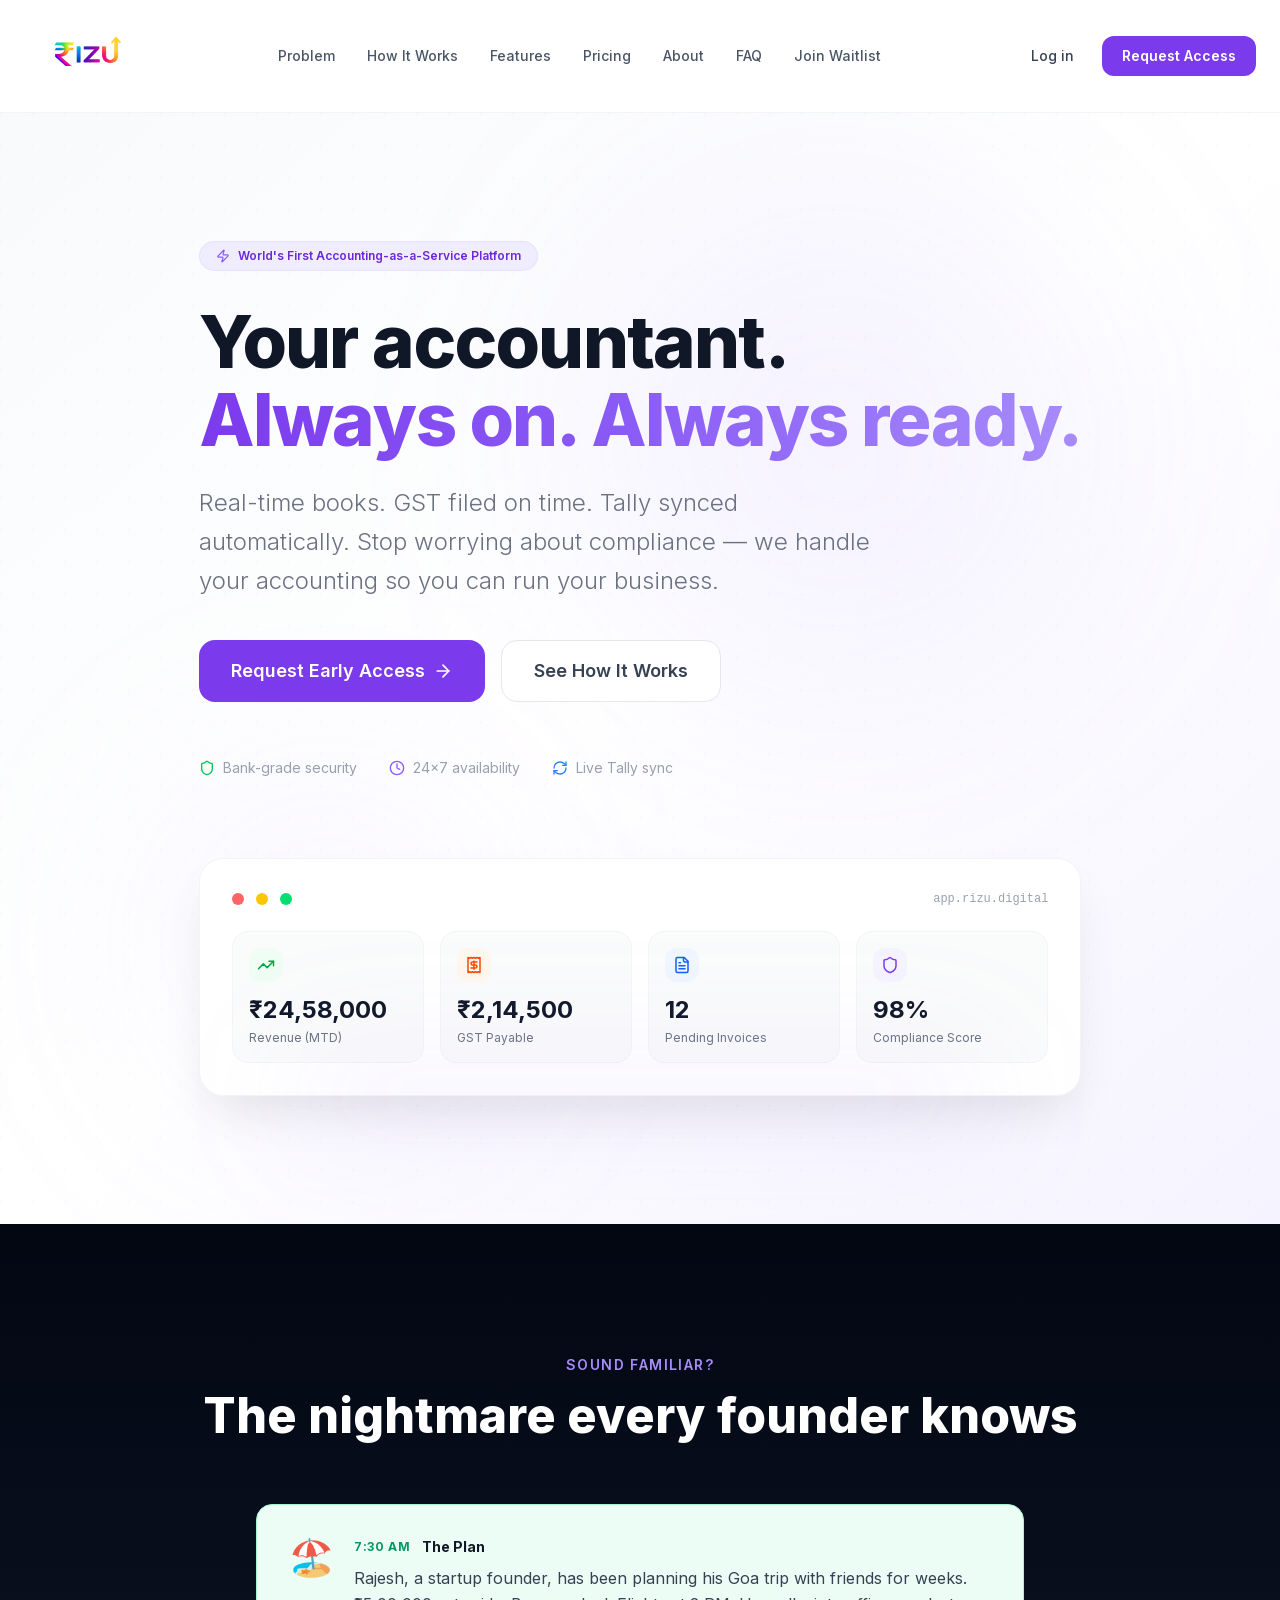
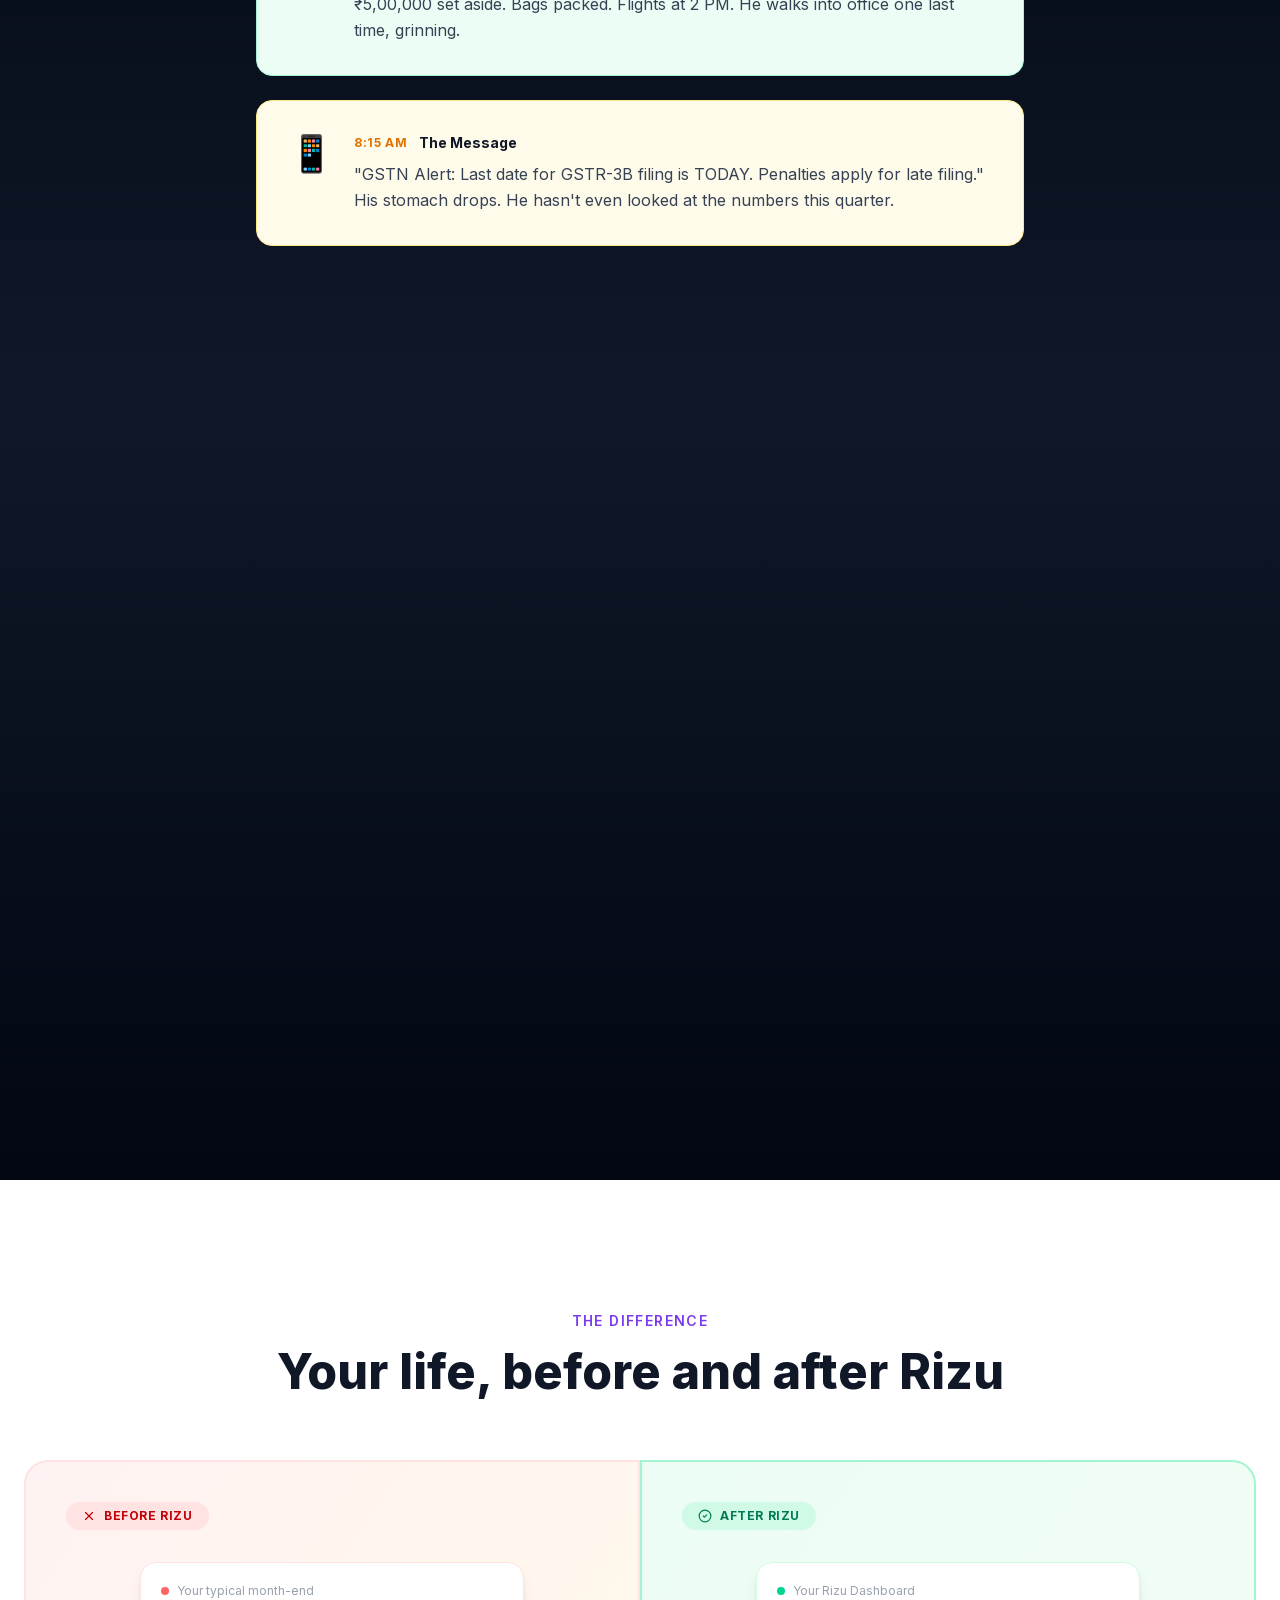
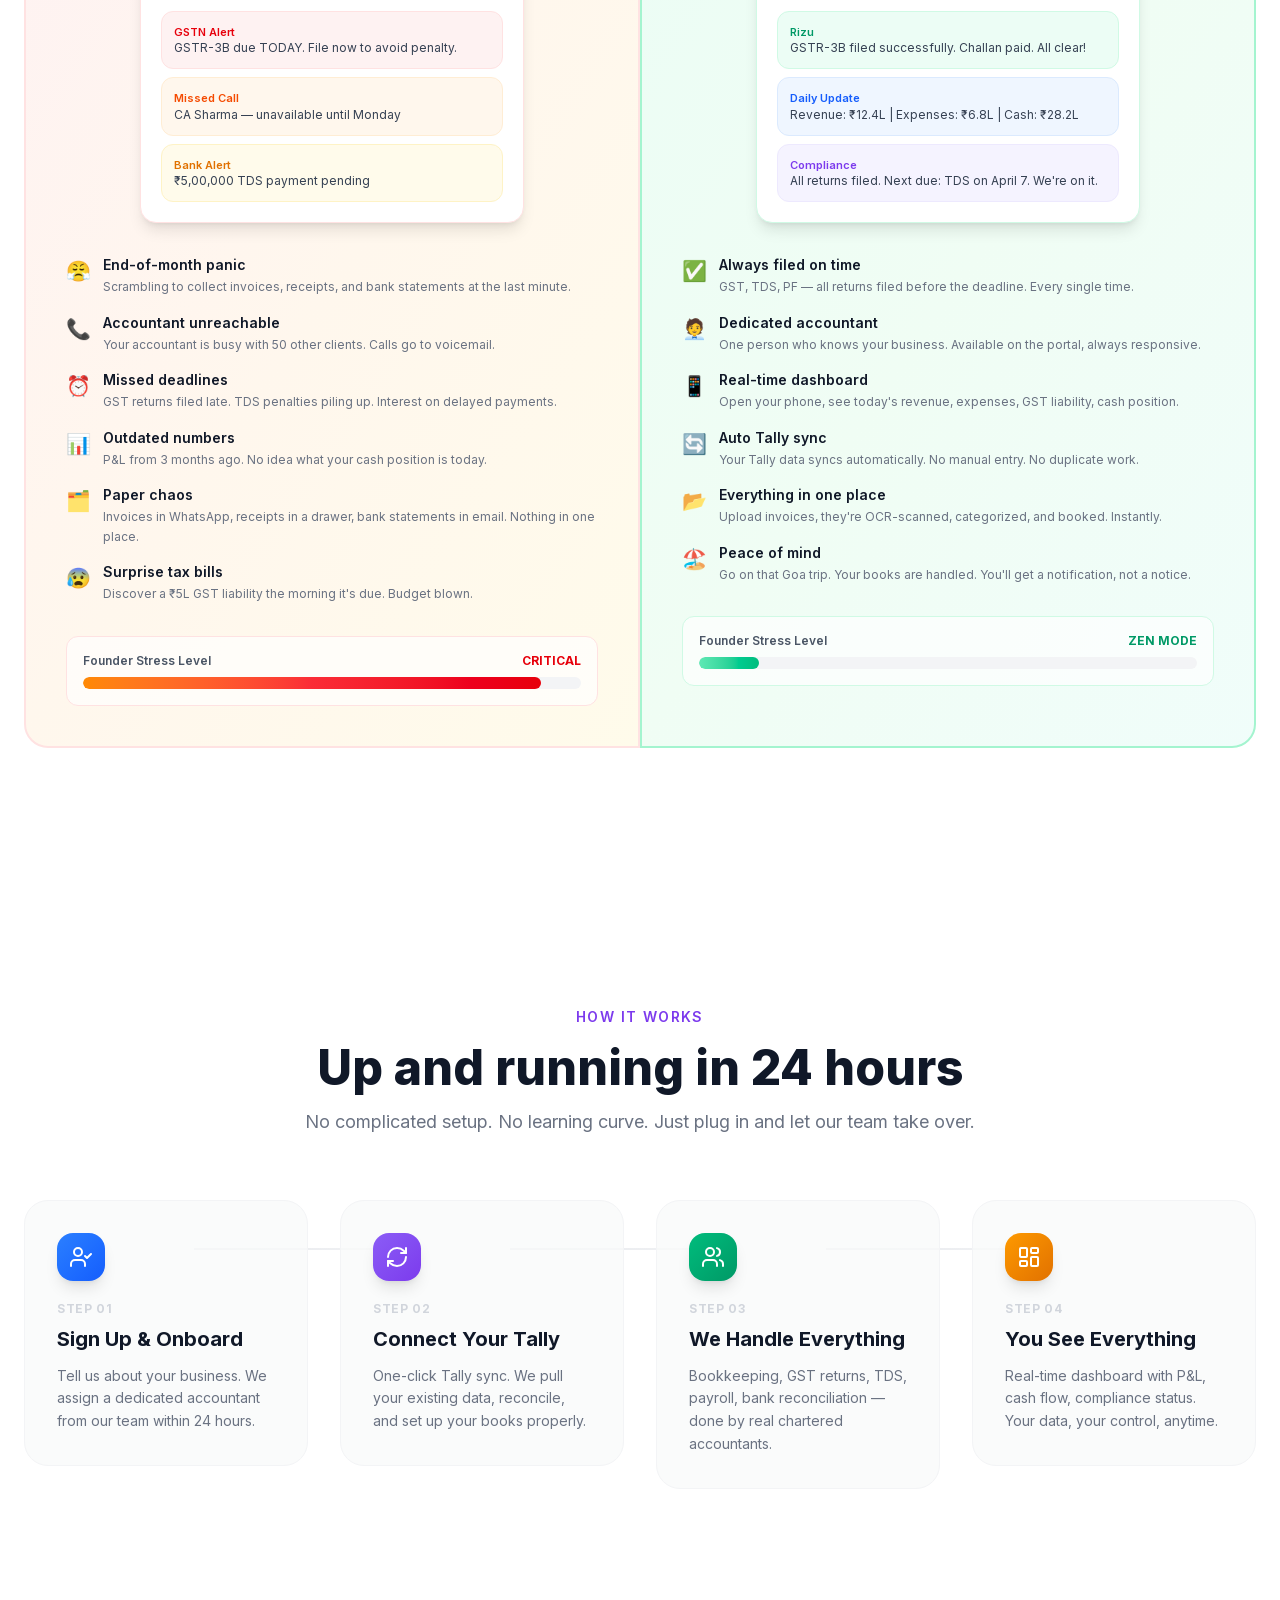
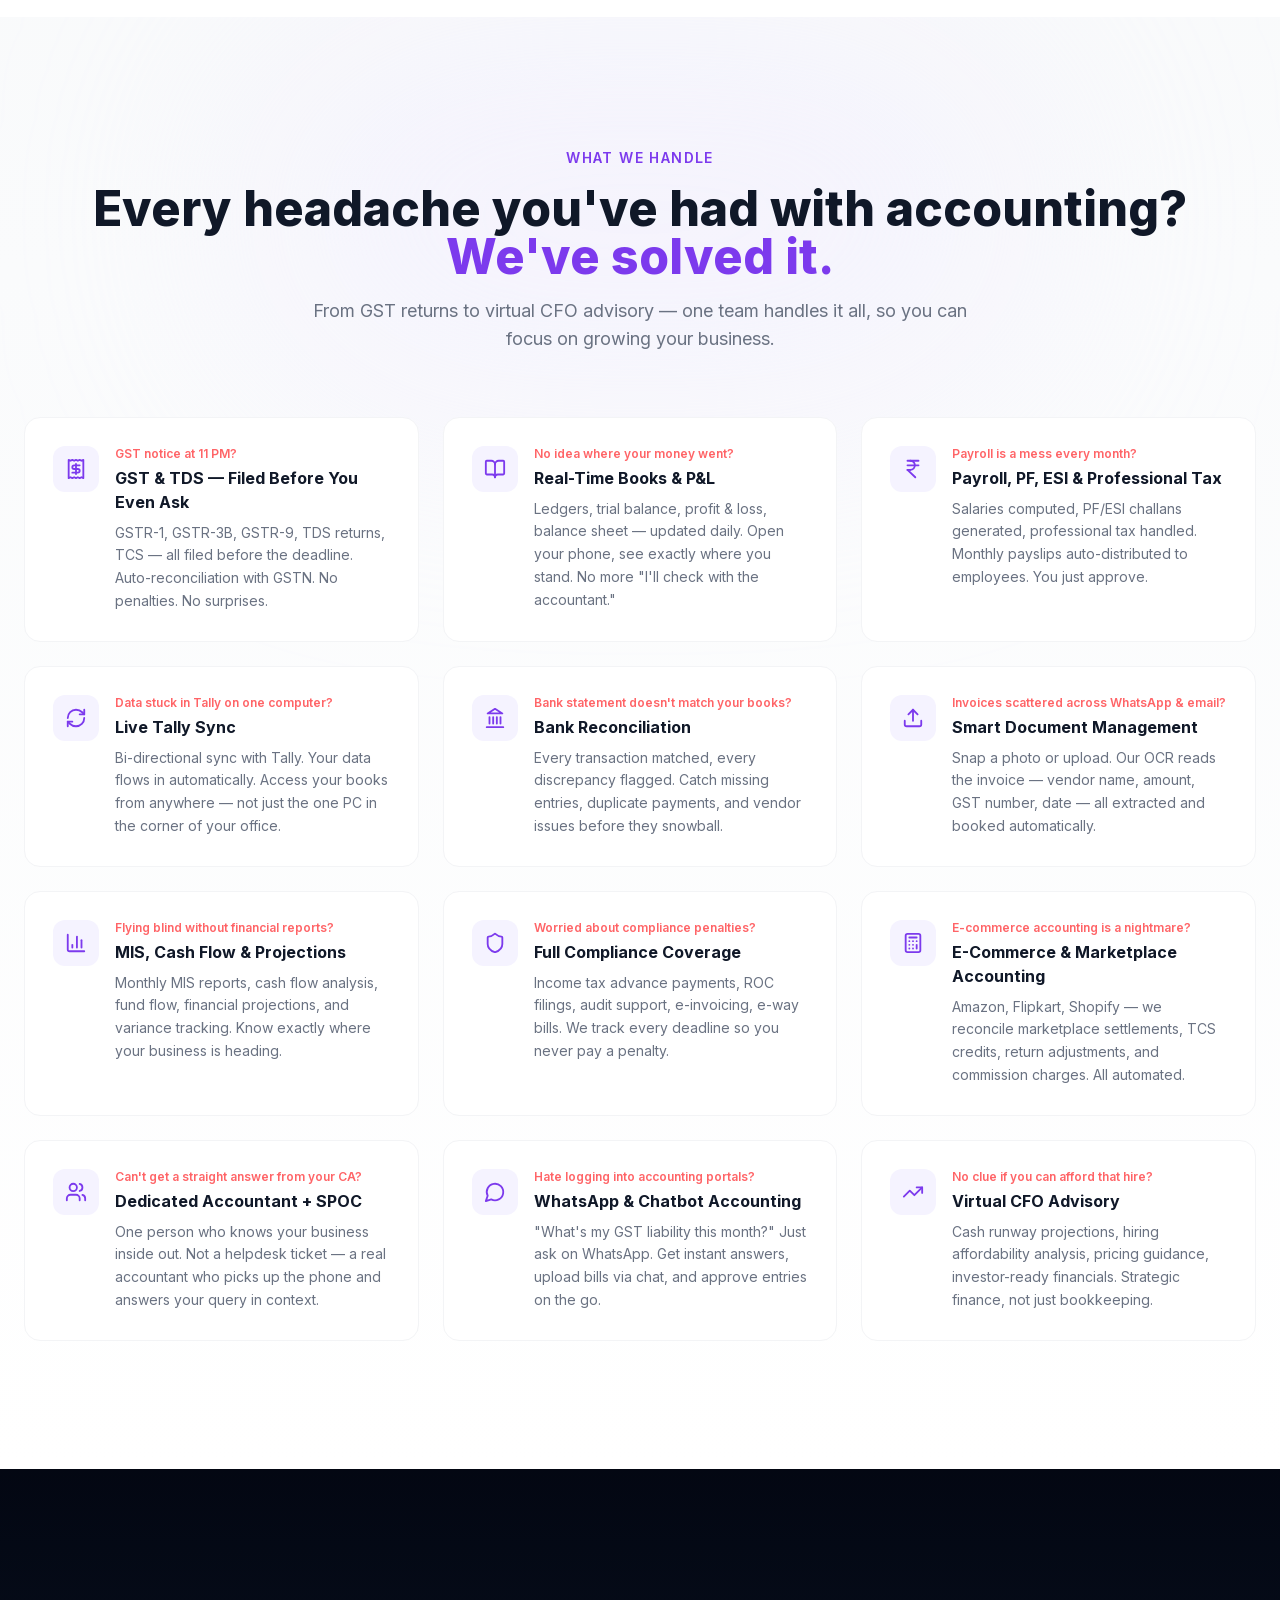
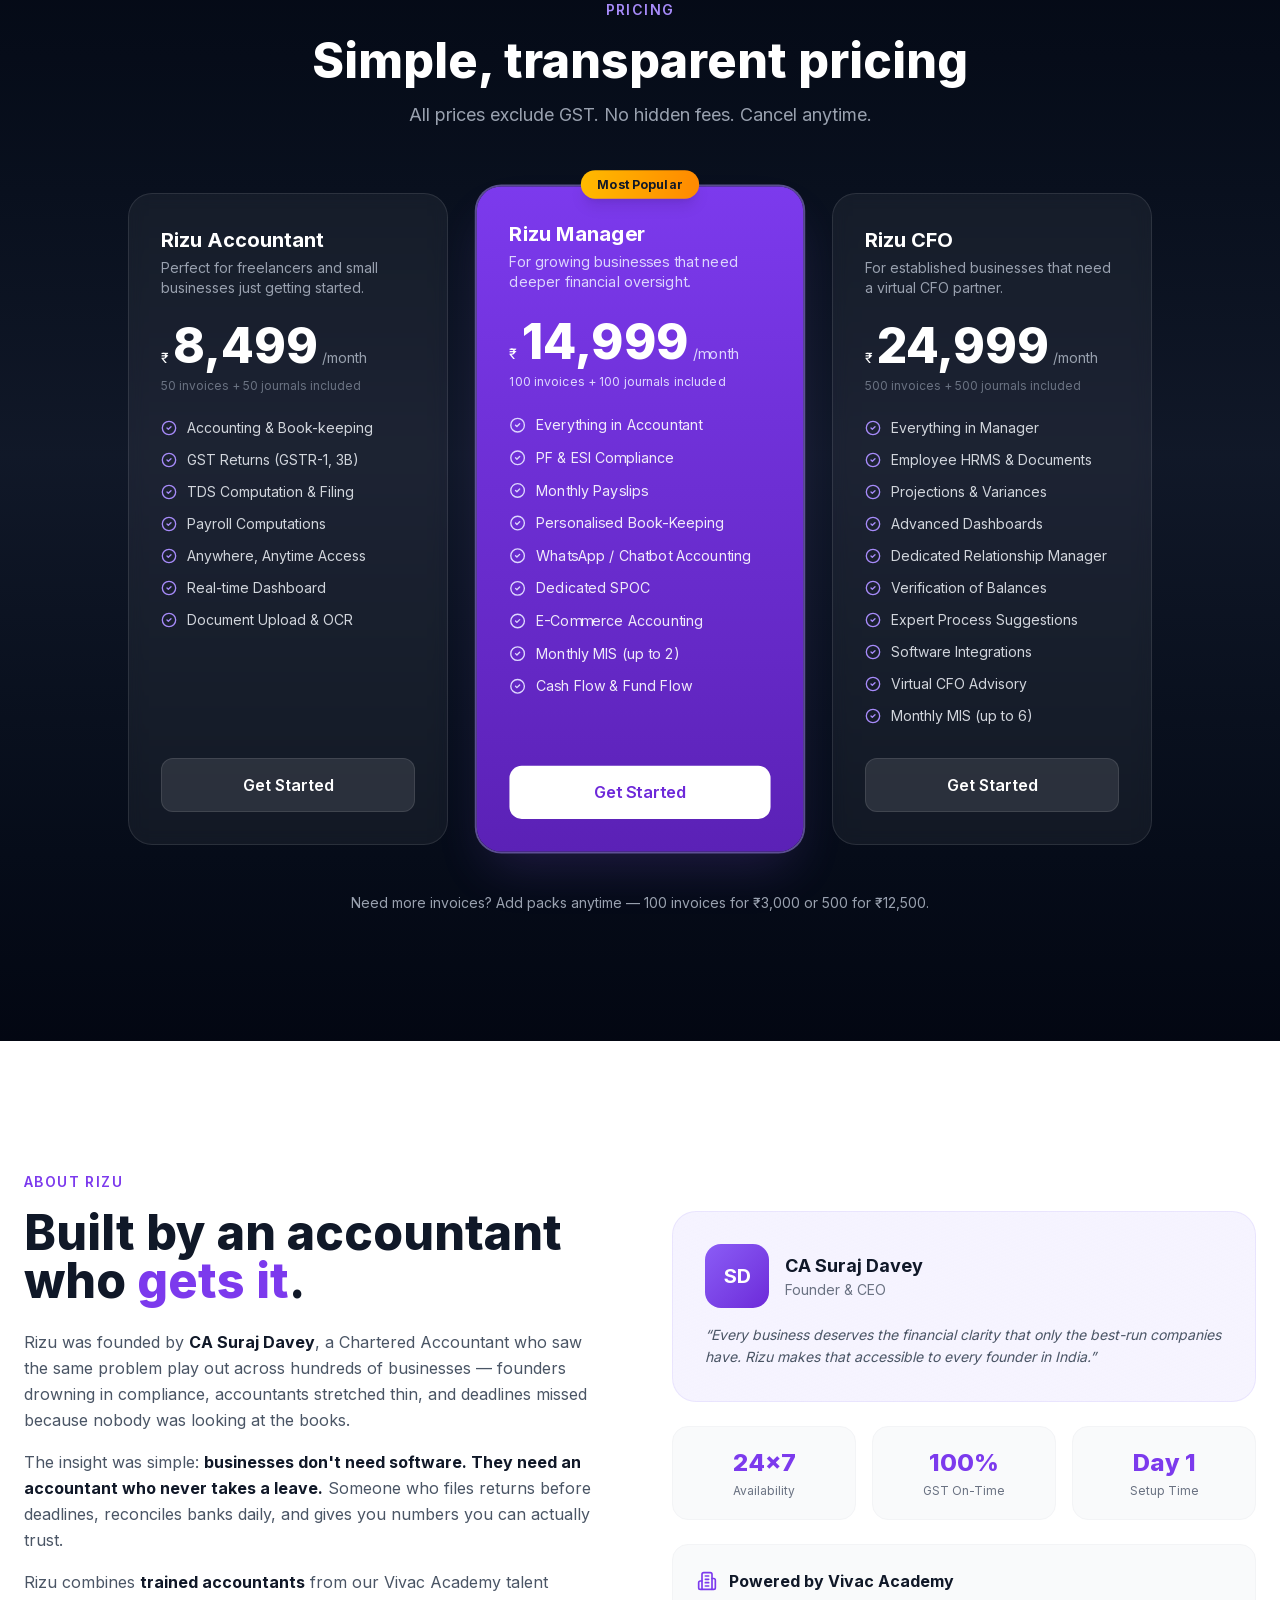
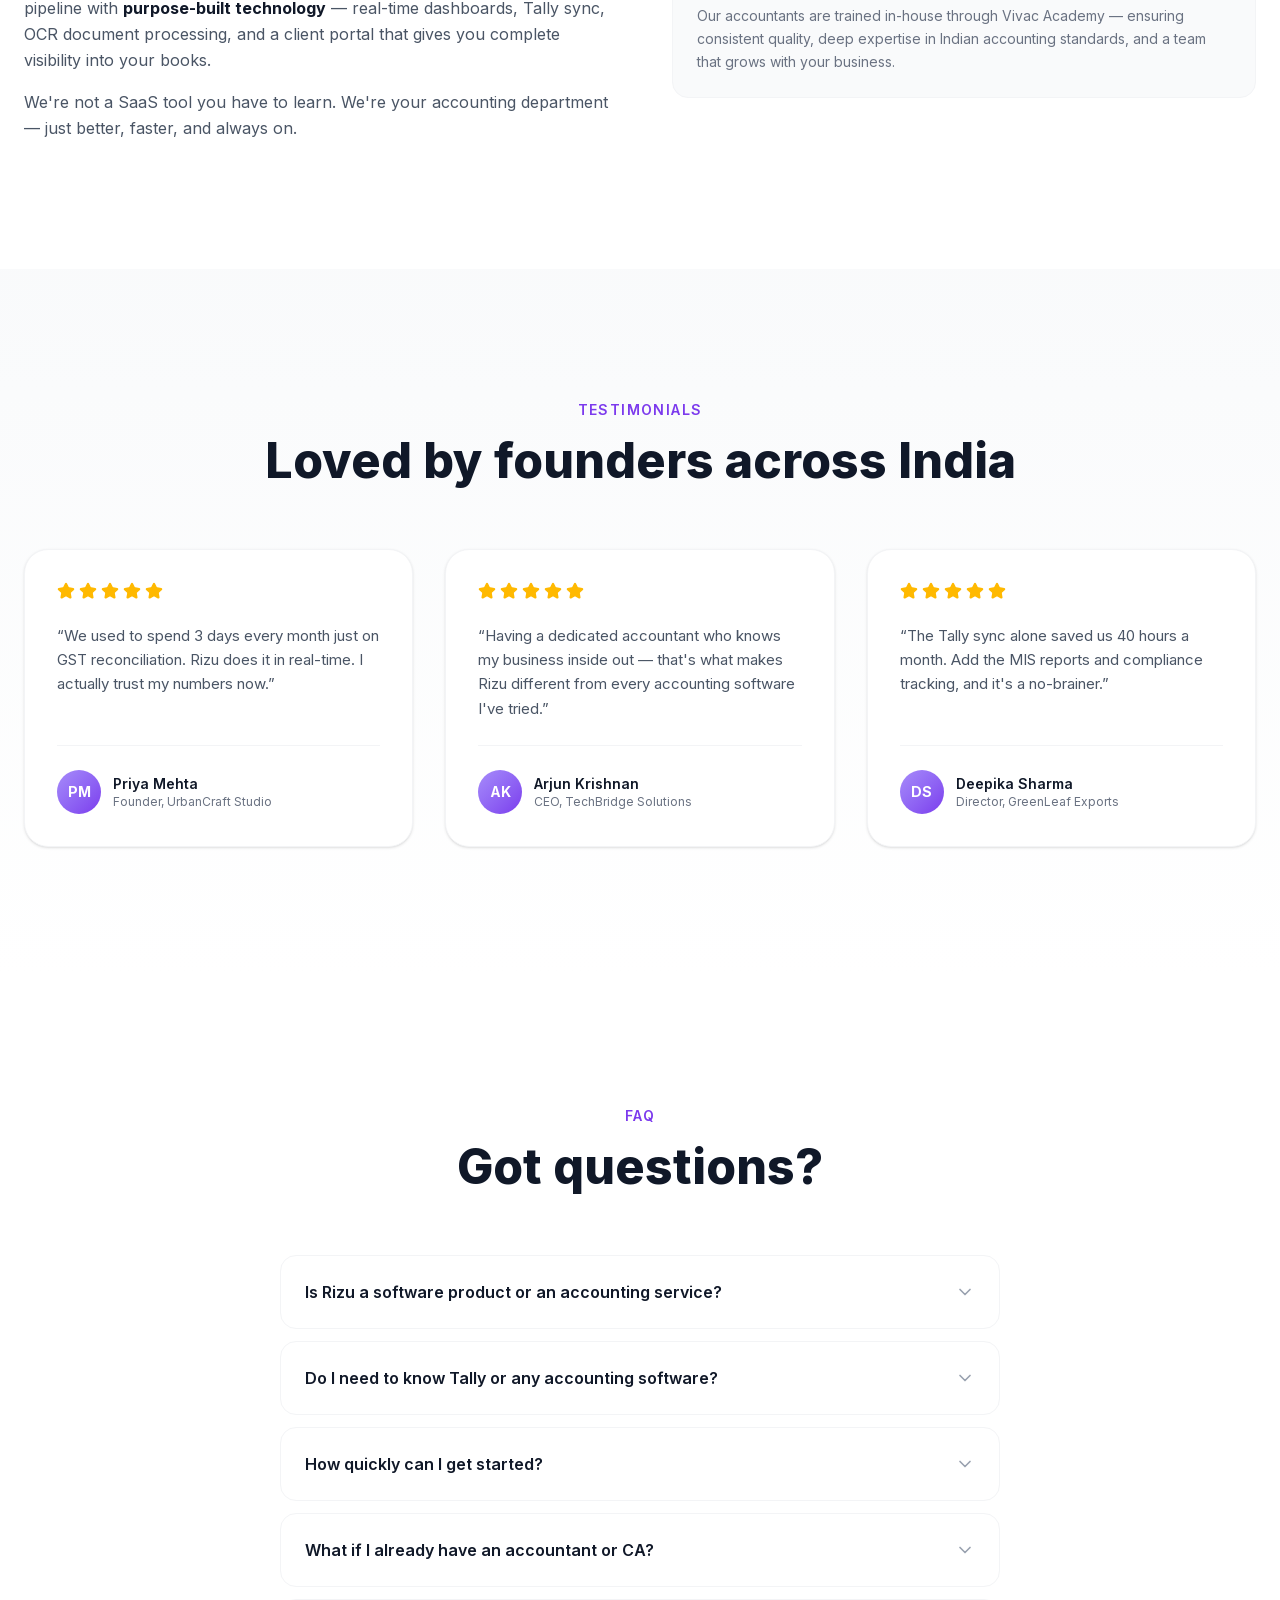
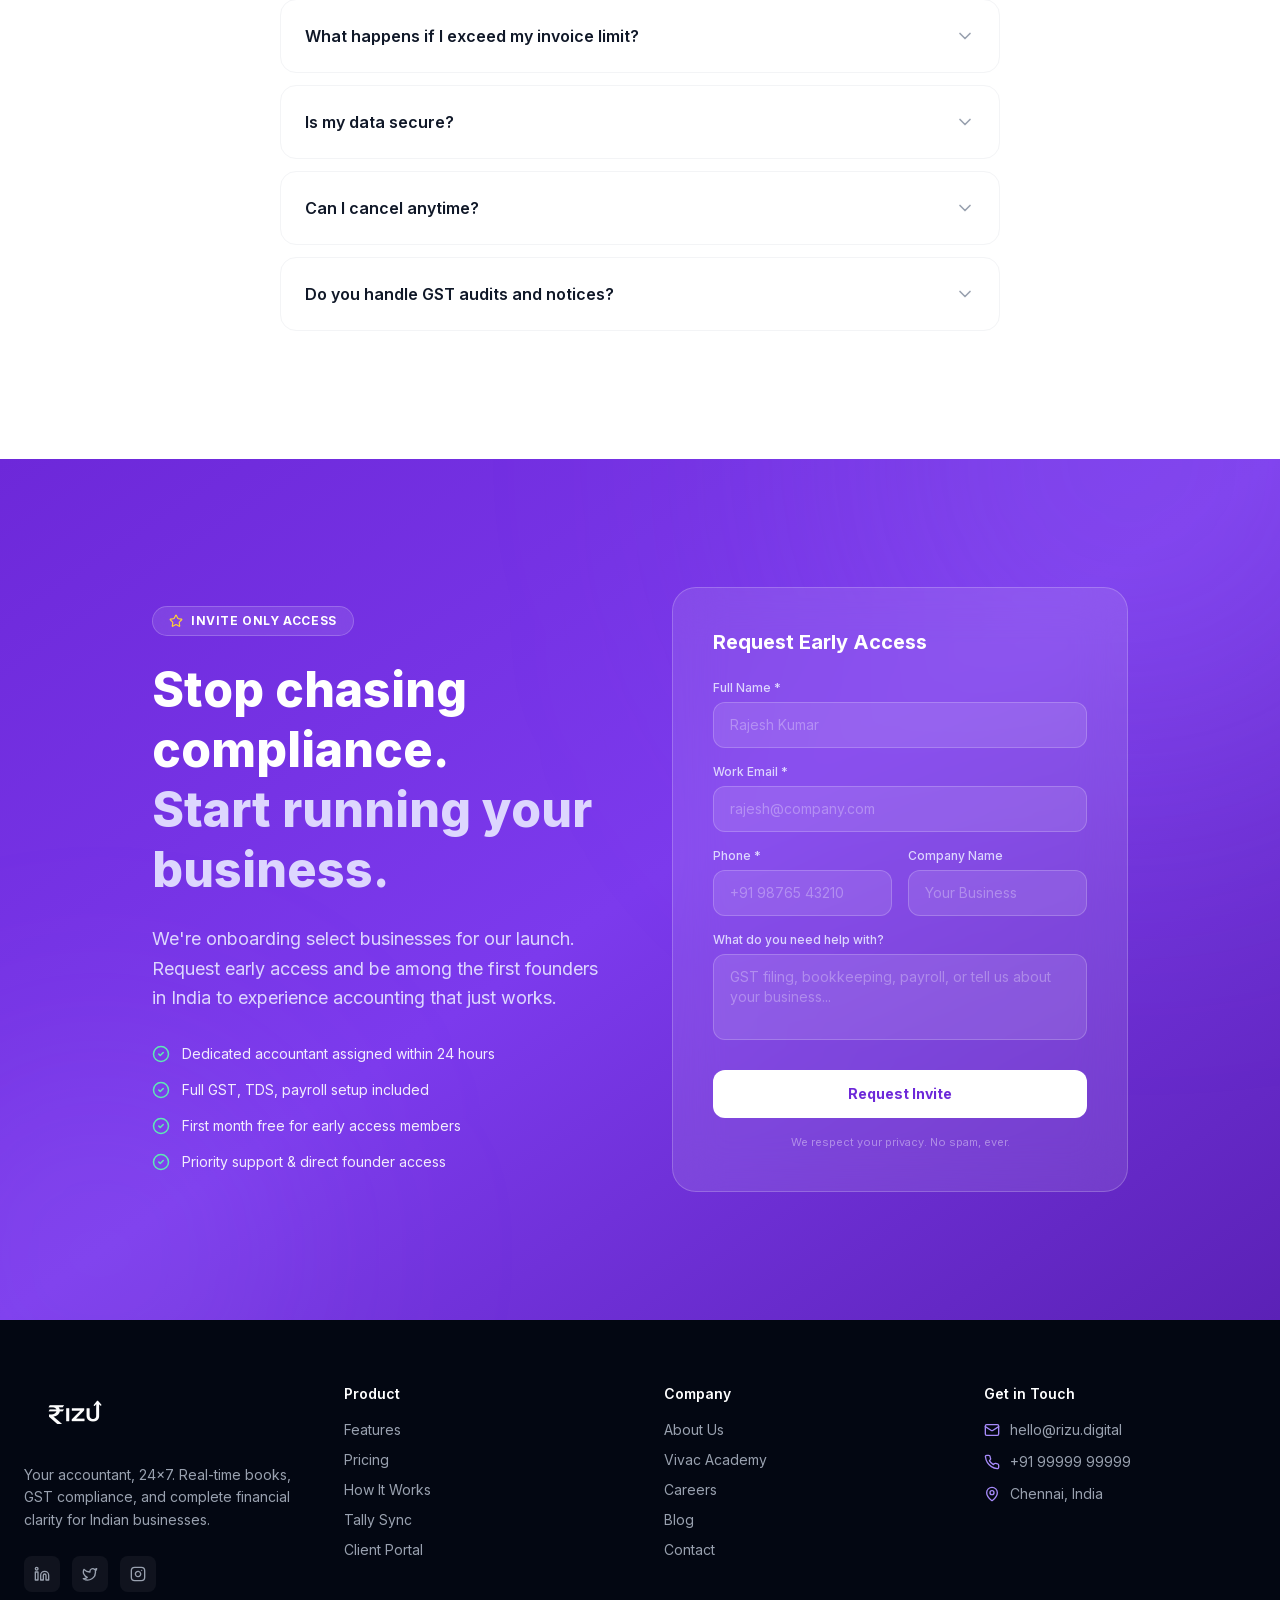
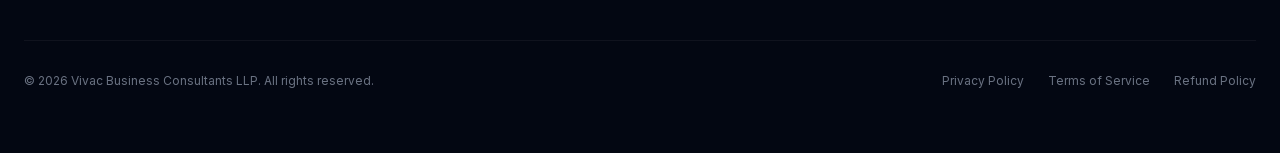
==== commit 843898f0: "Static navbar, not sticky" ====
--- a/index.html
+++ b/index.html
@@ -1 +1 @@
-<!DOCTYPE html><!--yc4F7jVsqG8YfhzMR_1mu--><html lang="en"><head><meta charSet="utf-8"/><meta name="viewport" content="width=device-width, initial-scale=1"/><link rel="stylesheet" href="/_next/static/css/e2b7a27794e465aa.css" data-precedence="next"/><link rel="preload" as="script" fetchPriority="low" href="/_next/static/chunks/webpack-9ca368b0e7a36aa6.js"/><script src="/_next/static/chunks/8e6518bb-c26e82767f1faf66.js" async=""></script><script src="/_next/static/chunks/743-7e81a1cf79ec4482.js" async=""></script><script src="/_next/static/chunks/main-app-81c515fb38a3aa00.js" async=""></script><script src="/_next/static/chunks/115-0356922d0b4a3cf8.js" async=""></script><script src="/_next/static/chunks/app/page-aa9909342eaecca0.js" async=""></script><title>Rizu — Your Accountant, 24×7</title><meta name="description" content="Outsourced accounting for Indian businesses. Real-time books, GST/TDS compliance, Tally sync, payroll — all handled by real chartered accountants."/><meta property="og:title" content="Rizu — Your Accountant, 24×7"/><meta property="og:description" content="Outsourced accounting for Indian businesses. Real-time books, GST/TDS compliance, Tally sync, payroll."/><meta property="og:url" content="https://rizu.digital"/><meta property="og:site_name" content="Rizu"/><meta property="og:type" content="website"/><meta name="twitter:card" content="summary"/><meta name="twitter:title" content="Rizu — Your Accountant, 24×7"/><meta name="twitter:description" content="Outsourced accounting for Indian businesses. Real-time books, GST/TDS compliance, Tally sync, payroll."/><link rel="icon" href="/icon.svg"/><script src="/_next/static/chunks/polyfills-42372ed130431b0a.js" noModule=""></script></head><body class="__variable_f367f3 __variable_ed3508 __className_f367f3 antialiased"><div hidden=""><!--$--><!--/$--></div><main class="overflow-x-hidden"><nav class="fixed top-0 left-0 right-0 z-50 transition-all duration-300 bg-transparent"><div class="mx-auto max-w-7xl px-6 py-4 flex items-center justify-between"><a href="#" class="flex items-center gap-2.5"><img alt="Rizu" loading="lazy" width="240" height="160" decoding="async" data-nimg="1" class="h-20 w-auto" style="color:transparent" src="/logo.png"/></a><div class="hidden lg:flex items-center gap-8"><a href="#problem" class="text-sm font-medium text-gray-600 hover:text-rizu-700 transition-colors">Problem</a><a href="#how" class="text-sm font-medium text-gray-600 hover:text-rizu-700 transition-colors">How It Works</a><a href="#features" class="text-sm font-medium text-gray-600 hover:text-rizu-700 transition-colors">Features</a><a href="#pricing" class="text-sm font-medium text-gray-600 hover:text-rizu-700 transition-colors">Pricing</a><a href="#about" class="text-sm font-medium text-gray-600 hover:text-rizu-700 transition-colors">About</a><a href="#faq" class="text-sm font-medium text-gray-600 hover:text-rizu-700 transition-colors">FAQ</a><a href="#waitlist" class="text-sm font-medium text-gray-600 hover:text-rizu-700 transition-colors">Join Waitlist</a></div><div class="hidden lg:flex items-center gap-3"><a href="https://app.rizu.digital/login" class="text-sm font-medium text-gray-700 hover:text-rizu-700 px-4 py-2 rounded-lg transition-colors">Log in</a><a href="#waitlist" class="text-sm font-semibold text-white bg-rizu-600 hover:bg-rizu-700 px-5 py-2.5 rounded-xl transition-all hover:shadow-lg hover:shadow-rizu-500/25">Request Access</a></div><button class="lg:hidden p-2 text-gray-700"><svg xmlns="http://www.w3.org/2000/svg" width="24" height="24" viewBox="0 0 24 24" fill="none" stroke="currentColor" stroke-width="2" stroke-linecap="round" stroke-linejoin="round" class="lucide lucide-menu"><line x1="4" x2="20" y1="12" y2="12"></line><line x1="4" x2="20" y1="6" y2="6"></line><line x1="4" x2="20" y1="18" y2="18"></line></svg></button></div></nav><section class="relative min-h-screen flex items-center overflow-hidden pt-20"><div class="absolute inset-0 bg-gradient-to-br from-slate-50 via-white to-rizu-50"></div><div class="absolute inset-0 opacity-[0.03]" style="background-image:radial-gradient(circle at 1px 1px, #7c3aed 1px, transparent 0);background-size:32px 32px"></div><div class="absolute top-20 right-[15%] w-[500px] h-[500px] bg-rizu-400/10 rounded-full blur-[120px]"></div><div class="absolute bottom-20 left-[10%] w-[400px] h-[400px] bg-rizu-300/8 rounded-full blur-[100px]"></div><div class="relative mx-auto max-w-7xl px-6 py-24 lg:py-32"><div class="max-w-4xl"><div class="" style="opacity:0;transform:translateY(40px);transition:opacity 0.7s ease 0s, transform 0.7s ease 0s"><div class="inline-flex items-center gap-2 bg-rizu-100/80 text-rizu-700 text-xs font-semibold px-4 py-1.5 rounded-full mb-8 border border-rizu-200/50"><svg xmlns="http://www.w3.org/2000/svg" width="14" height="14" viewBox="0 0 24 24" fill="none" stroke="currentColor" stroke-width="2" stroke-linecap="round" stroke-linejoin="round" class="lucide lucide-zap text-rizu-500"><path d="M4 14a1 1 0 0 1-.78-1.63l9.9-10.2a.5.5 0 0 1 .86.46l-1.92 6.02A1 1 0 0 0 13 10h7a1 1 0 0 1 .78 1.63l-9.9 10.2a.5.5 0 0 1-.86-.46l1.92-6.02A1 1 0 0 0 11 14z"></path></svg>World&#x27;s First Accounting-as-a-Service Platform</div></div><div class="" style="opacity:0;transform:translateY(40px);transition:opacity 0.7s ease 0.1s, transform 0.7s ease 0.1s"><h1 class="font-[var(--font-outfit)] text-5xl sm:text-6xl lg:text-7xl font-extrabold leading-[1.08] tracking-tight text-gray-900 mb-6">Your accountant.<br/><span class="bg-gradient-to-r from-rizu-600 via-rizu-500 to-rizu-400 bg-clip-text text-transparent">Always on. Always ready.</span></h1></div><div class="" style="opacity:0;transform:translateY(40px);transition:opacity 0.7s ease 0.2s, transform 0.7s ease 0.2s"><p class="text-xl lg:text-2xl text-gray-500 max-w-2xl leading-relaxed mb-10 font-light">Real-time books. GST filed on time. Tally synced automatically. Stop worrying about compliance — we handle your accounting so you can run your business.</p></div><div class="" style="opacity:0;transform:translateY(40px);transition:opacity 0.7s ease 0.3s, transform 0.7s ease 0.3s"><div class="flex flex-wrap gap-4"><a href="#waitlist" class="group inline-flex items-center gap-2 bg-rizu-600 hover:bg-rizu-700 text-white font-semibold px-8 py-4 rounded-2xl text-lg transition-all hover:shadow-2xl hover:shadow-rizu-500/30 hover:-translate-y-0.5">Request Early Access<svg xmlns="http://www.w3.org/2000/svg" width="20" height="20" viewBox="0 0 24 24" fill="none" stroke="currentColor" stroke-width="2" stroke-linecap="round" stroke-linejoin="round" class="lucide lucide-arrow-right transition-transform group-hover:translate-x-1"><path d="M5 12h14"></path><path d="m12 5 7 7-7 7"></path></svg></a><a href="#how" class="inline-flex items-center gap-2 bg-white hover:bg-gray-50 text-gray-700 font-semibold px-8 py-4 rounded-2xl text-lg border border-gray-200 transition-all hover:shadow-lg">See How It Works</a></div></div><div class="" style="opacity:0;transform:translateY(40px);transition:opacity 0.7s ease 0.4s, transform 0.7s ease 0.4s"><div class="flex flex-wrap items-center gap-8 mt-14 text-sm text-gray-400"><div class="flex items-center gap-2"><svg xmlns="http://www.w3.org/2000/svg" width="16" height="16" viewBox="0 0 24 24" fill="none" stroke="currentColor" stroke-width="2" stroke-linecap="round" stroke-linejoin="round" class="lucide lucide-shield text-green-500"><path d="M20 13c0 5-3.5 7.5-7.66 8.95a1 1 0 0 1-.67-.01C7.5 20.5 4 18 4 13V6a1 1 0 0 1 1-1c2 0 4.5-1.2 6.24-2.72a1.17 1.17 0 0 1 1.52 0C14.51 3.81 17 5 19 5a1 1 0 0 1 1 1z"></path></svg><span>Bank-grade security</span></div><div class="flex items-center gap-2"><svg xmlns="http://www.w3.org/2000/svg" width="16" height="16" viewBox="0 0 24 24" fill="none" stroke="currentColor" stroke-width="2" stroke-linecap="round" stroke-linejoin="round" class="lucide lucide-clock text-rizu-500"><circle cx="12" cy="12" r="10"></circle><polyline points="12 6 12 12 16 14"></polyline></svg><span>24×7 availability</span></div><div class="flex items-center gap-2"><svg xmlns="http://www.w3.org/2000/svg" width="16" height="16" viewBox="0 0 24 24" fill="none" stroke="currentColor" stroke-width="2" stroke-linecap="round" stroke-linejoin="round" class="lucide lucide-refresh-cw text-blue-500"><path d="M3 12a9 9 0 0 1 9-9 9.75 9.75 0 0 1 6.74 2.74L21 8"></path><path d="M21 3v5h-5"></path><path d="M21 12a9 9 0 0 1-9 9 9.75 9.75 0 0 1-6.74-2.74L3 16"></path><path d="M8 16H3v5"></path></svg><span>Live Tally sync</span></div></div></div></div><div class="" style="opacity:0;transform:translateY(40px);transition:opacity 0.7s ease 0.5s, transform 0.7s ease 0.5s"><div class="mt-16 lg:mt-20 relative"><div class="bg-white rounded-3xl shadow-2xl shadow-black/10 border border-gray-100 p-6 lg:p-8 max-w-5xl mx-auto"><div class="flex items-center justify-between mb-6"><div class="flex items-center gap-3"><div class="w-3 h-3 rounded-full bg-red-400"></div><div class="w-3 h-3 rounded-full bg-yellow-400"></div><div class="w-3 h-3 rounded-full bg-green-400"></div></div><div class="text-xs text-gray-400 font-mono">app.rizu.digital</div></div><div class="grid grid-cols-2 lg:grid-cols-4 gap-4"><div class="bg-gray-50/80 rounded-2xl p-4 border border-gray-100"><div class="inline-flex p-2 rounded-xl mb-3 text-green-600 bg-green-50"><svg xmlns="http://www.w3.org/2000/svg" width="18" height="18" viewBox="0 0 24 24" fill="none" stroke="currentColor" stroke-width="2" stroke-linecap="round" stroke-linejoin="round" class="lucide lucide-trending-up"><polyline points="22 7 13.5 15.5 8.5 10.5 2 17"></polyline><polyline points="16 7 22 7 22 13"></polyline></svg></div><div class="text-xl lg:text-2xl font-bold text-gray-900 font-[var(--font-outfit)]">₹24,58,000</div><div class="text-xs text-gray-500 mt-1">Revenue (MTD)</div></div><div class="bg-gray-50/80 rounded-2xl p-4 border border-gray-100"><div class="inline-flex p-2 rounded-xl mb-3 text-orange-600 bg-orange-50"><svg xmlns="http://www.w3.org/2000/svg" width="18" height="18" viewBox="0 0 24 24" fill="none" stroke="currentColor" stroke-width="2" stroke-linecap="round" stroke-linejoin="round" class="lucide lucide-receipt"><path d="M4 2v20l2-1 2 1 2-1 2 1 2-1 2 1 2-1 2 1V2l-2 1-2-1-2 1-2-1-2 1-2-1-2 1Z"></path><path d="M16 8h-6a2 2 0 1 0 0 4h4a2 2 0 1 1 0 4H8"></path><path d="M12 17.5v-11"></path></svg></div><div class="text-xl lg:text-2xl font-bold text-gray-900 font-[var(--font-outfit)]">₹2,14,500</div><div class="text-xs text-gray-500 mt-1">GST Payable</div></div><div class="bg-gray-50/80 rounded-2xl p-4 border border-gray-100"><div class="inline-flex p-2 rounded-xl mb-3 text-blue-600 bg-blue-50"><svg xmlns="http://www.w3.org/2000/svg" width="18" height="18" viewBox="0 0 24 24" fill="none" stroke="currentColor" stroke-width="2" stroke-linecap="round" stroke-linejoin="round" class="lucide lucide-file-text"><path d="M15 2H6a2 2 0 0 0-2 2v16a2 2 0 0 0 2 2h12a2 2 0 0 0 2-2V7Z"></path><path d="M14 2v4a2 2 0 0 0 2 2h4"></path><path d="M10 9H8"></path><path d="M16 13H8"></path><path d="M16 17H8"></path></svg></div><div class="text-xl lg:text-2xl font-bold text-gray-900 font-[var(--font-outfit)]">12</div><div class="text-xs text-gray-500 mt-1">Pending Invoices</div></div><div class="bg-gray-50/80 rounded-2xl p-4 border border-gray-100"><div class="inline-flex p-2 rounded-xl mb-3 text-rizu-600 bg-rizu-50"><svg xmlns="http://www.w3.org/2000/svg" width="18" height="18" viewBox="0 0 24 24" fill="none" stroke="currentColor" stroke-width="2" stroke-linecap="round" stroke-linejoin="round" class="lucide lucide-shield"><path d="M20 13c0 5-3.5 7.5-7.66 8.95a1 1 0 0 1-.67-.01C7.5 20.5 4 18 4 13V6a1 1 0 0 1 1-1c2 0 4.5-1.2 6.24-2.72a1.17 1.17 0 0 1 1.52 0C14.51 3.81 17 5 19 5a1 1 0 0 1 1 1z"></path></svg></div><div class="text-xl lg:text-2xl font-bold text-gray-900 font-[var(--font-outfit)]">98%</div><div class="text-xs text-gray-500 mt-1">Compliance Score</div></div></div></div><div class="absolute -bottom-10 left-1/2 -translate-x-1/2 w-[80%] h-20 bg-rizu-400/10 blur-[60px] rounded-full"></div></div></div></div></section><section id="problem" class="relative py-24 lg:py-32 overflow-hidden"><div class="absolute inset-0 bg-gradient-to-b from-gray-950 via-gray-900 to-gray-950"></div><div class="absolute inset-0 opacity-[0.04]" style="background-image:radial-gradient(circle at 1px 1px, #fff 0.5px, transparent 0);background-size:24px 24px"></div><div class="relative mx-auto max-w-7xl px-6"><div class="" style="opacity:0;transform:translateY(40px);transition:opacity 0.7s ease 0s, transform 0.7s ease 0s"><div class="text-center mb-16"><span class="text-rizu-400 text-sm font-semibold uppercase tracking-widest">Sound Familiar?</span><h2 class="font-[var(--font-outfit)] text-4xl lg:text-5xl font-extrabold text-white mt-4">The nightmare every founder knows</h2></div></div><div class="max-w-3xl mx-auto space-y-6"><div class="" style="opacity:0;transform:translateY(40px);transition:opacity 0.7s ease 0s, transform 0.7s ease 0s"><div class="relative rounded-2xl border p-6 lg:p-8 bg-emerald-50 border-emerald-200 transition-all"><div class="flex items-start gap-5"><div class="text-4xl shrink-0">🏖️</div><div><div class="flex items-center gap-3 mb-2"><span class="text-xs font-bold uppercase tracking-wider text-emerald-600">7:30 AM</span><span class="text-sm font-bold text-gray-900">The Plan</span></div><p class="text-gray-700 leading-relaxed">Rajesh, a startup founder, has been planning his Goa trip with friends for weeks. ₹5,00,000 set aside. Bags packed. Flights at 2 PM. He walks into office one last time, grinning.</p></div></div></div></div><div class="" style="opacity:0;transform:translateY(40px);transition:opacity 0.7s ease 0.12s, transform 0.7s ease 0.12s"><div class="relative rounded-2xl border p-6 lg:p-8 bg-amber-50 border-amber-200 transition-all"><div class="flex items-start gap-5"><div class="text-4xl shrink-0">📱</div><div><div class="flex items-center gap-3 mb-2"><span class="text-xs font-bold uppercase tracking-wider text-amber-600">8:15 AM</span><span class="text-sm font-bold text-gray-900">The Message</span></div><p class="text-gray-700 leading-relaxed">&quot;GSTN Alert: Last date for GSTR-3B filing is TODAY. Penalties apply for late filing.&quot; His stomach drops. He hasn&#x27;t even looked at the numbers this quarter.</p></div></div></div></div><div class="" style="opacity:0;transform:translateY(40px);transition:opacity 0.7s ease 0.24s, transform 0.7s ease 0.24s"><div class="relative rounded-2xl border p-6 lg:p-8 bg-orange-50 border-orange-200 transition-all"><div class="flex items-start gap-5"><div class="text-4xl shrink-0">📞</div><div><div class="flex items-center gap-3 mb-2"><span class="text-xs font-bold uppercase tracking-wider text-orange-600">8:30 AM</span><span class="text-sm font-bold text-gray-900">The Panic</span></div><p class="text-gray-700 leading-relaxed">He calls his accountant — on leave. Calls the auditor — stuck in a hearing. The CA firm says &quot;we&#x27;ll look at it Monday.&quot; Monday is too late.</p></div></div></div></div><div class="" style="opacity:0;transform:translateY(40px);transition:opacity 0.7s ease 0.36s, transform 0.7s ease 0.36s"><div class="relative rounded-2xl border p-6 lg:p-8 bg-red-50 border-red-200 transition-all"><div class="flex items-start gap-5"><div class="text-4xl shrink-0">😱</div><div><div class="flex items-center gap-3 mb-2"><span class="text-xs font-bold uppercase tracking-wider text-red-600">9:45 AM</span><span class="text-sm font-bold text-gray-900">The Shock</span></div><p class="text-gray-700 leading-relaxed">He somehow opens Tally on his own. Scrolls through incomprehensible ledgers. Finally finds it: ₹5,00,000 GST payable. That was his trip budget. Goa is cancelled.</p></div></div></div></div></div><div class="" style="opacity:0;transform:translateY(40px);transition:opacity 0.7s ease 0.6s, transform 0.7s ease 0.6s"><div class="max-w-3xl mx-auto mt-12"><div class="relative rounded-3xl bg-gradient-to-br from-rizu-600 to-rizu-800 p-8 lg:p-12 text-white overflow-hidden"><div class="absolute top-0 right-0 w-64 h-64 bg-white/5 rounded-full -translate-y-1/2 translate-x-1/2 blur-2xl"></div><div class="relative"><div class="text-3xl mb-4">✨</div><h3 class="font-[var(--font-outfit)] text-2xl lg:text-3xl font-bold mb-4">Now imagine this with Rizu.</h3><div class="space-y-3 text-rizu-100 leading-relaxed"><p>Rajesh opens his Rizu dashboard on his phone. GST liability? <strong class="text-white">₹2,10,000</strong> — already computed, already reconciled. His accountant at Rizu filed the return <strong class="text-white">three days ago</strong>.</p><p>He gets a notification: <em>“GSTR-3B filed successfully. Challan paid. Have a great trip! 🏖️”</em></p><p class="text-white font-semibold text-lg pt-2">Rajesh makes his flight. With ₹2,90,000 still in his pocket.</p></div><a href="#waitlist" class="inline-flex items-center gap-2 bg-white text-rizu-700 font-bold px-6 py-3 rounded-xl mt-8 hover:shadow-xl transition-all hover:-translate-y-0.5">Never miss a deadline again<svg xmlns="http://www.w3.org/2000/svg" width="18" height="18" viewBox="0 0 24 24" fill="none" stroke="currentColor" stroke-width="2" stroke-linecap="round" stroke-linejoin="round" class="lucide lucide-arrow-right"><path d="M5 12h14"></path><path d="m12 5 7 7-7 7"></path></svg></a></div></div></div></div></div></section><section class="py-24 lg:py-32 bg-white relative overflow-hidden"><div class="mx-auto max-w-7xl px-6"><div class="" style="opacity:0;transform:translateY(40px);transition:opacity 0.7s ease 0s, transform 0.7s ease 0s"><div class="text-center mb-16"><span class="text-rizu-600 text-sm font-semibold uppercase tracking-widest">The Difference</span><h2 class="font-[var(--font-outfit)] text-4xl lg:text-5xl font-extrabold text-gray-900 mt-4">Your life, before and after Rizu</h2></div></div><div class="grid lg:grid-cols-2 gap-8 lg:gap-0"><div class="" style="opacity:0;transform:translateY(40px);transition:opacity 0.7s ease 0.1s, transform 0.7s ease 0.1s"><div class="relative rounded-3xl lg:rounded-r-none bg-gradient-to-br from-red-50 via-orange-50 to-amber-50 border-2 border-red-100 p-8 lg:p-10 h-full"><div class="inline-flex items-center gap-2 bg-red-100 text-red-700 text-xs font-bold px-4 py-1.5 rounded-full mb-8 uppercase tracking-wider"><svg xmlns="http://www.w3.org/2000/svg" width="14" height="14" viewBox="0 0 24 24" fill="none" stroke="currentColor" stroke-width="2" stroke-linecap="round" stroke-linejoin="round" class="lucide lucide-x"><path d="M18 6 6 18"></path><path d="m6 6 12 12"></path></svg>Before Rizu</div><div class="bg-white rounded-2xl shadow-lg border border-red-100 p-5 mb-8 max-w-sm mx-auto"><div class="flex items-center gap-2 mb-3 text-xs text-gray-400"><div class="w-2 h-2 rounded-full bg-red-400"></div>Your typical month-end</div><div class="space-y-2"><div class="bg-red-50 rounded-xl p-3 border border-red-100"><div class="text-[11px] text-red-600 font-semibold">GSTN Alert</div><div class="text-xs text-gray-700">GSTR-3B due TODAY. File now to avoid penalty.</div></div><div class="bg-orange-50 rounded-xl p-3 border border-orange-100"><div class="text-[11px] text-orange-600 font-semibold">Missed Call</div><div class="text-xs text-gray-700">CA Sharma — unavailable until Monday</div></div><div class="bg-amber-50 rounded-xl p-3 border border-amber-100"><div class="text-[11px] text-amber-600 font-semibold">Bank Alert</div><div class="text-xs text-gray-700">₹5,00,000 TDS payment pending</div></div></div></div><div class="space-y-4"><div class="flex items-start gap-3"><span class="text-xl shrink-0 mt-0.5">😤</span><div><h4 class="font-semibold text-gray-900 text-sm">End-of-month panic</h4><p class="text-gray-500 text-xs leading-relaxed mt-0.5">Scrambling to collect invoices, receipts, and bank statements at the last minute.</p></div></div><div class="flex items-start gap-3"><span class="text-xl shrink-0 mt-0.5">📞</span><div><h4 class="font-semibold text-gray-900 text-sm">Accountant unreachable</h4><p class="text-gray-500 text-xs leading-relaxed mt-0.5">Your accountant is busy with 50 other clients. Calls go to voicemail.</p></div></div><div class="flex items-start gap-3"><span class="text-xl shrink-0 mt-0.5">⏰</span><div><h4 class="font-semibold text-gray-900 text-sm">Missed deadlines</h4><p class="text-gray-500 text-xs leading-relaxed mt-0.5">GST returns filed late. TDS penalties piling up. Interest on delayed payments.</p></div></div><div class="flex items-start gap-3"><span class="text-xl shrink-0 mt-0.5">📊</span><div><h4 class="font-semibold text-gray-900 text-sm">Outdated numbers</h4><p class="text-gray-500 text-xs leading-relaxed mt-0.5">P&amp;L from 3 months ago. No idea what your cash position is today.</p></div></div><div class="flex items-start gap-3"><span class="text-xl shrink-0 mt-0.5">🗂️</span><div><h4 class="font-semibold text-gray-900 text-sm">Paper chaos</h4><p class="text-gray-500 text-xs leading-relaxed mt-0.5">Invoices in WhatsApp, receipts in a drawer, bank statements in email. Nothing in one place.</p></div></div><div class="flex items-start gap-3"><span class="text-xl shrink-0 mt-0.5">😰</span><div><h4 class="font-semibold text-gray-900 text-sm">Surprise tax bills</h4><p class="text-gray-500 text-xs leading-relaxed mt-0.5">Discover a ₹5L GST liability the morning it&#x27;s due. Budget blown.</p></div></div></div><div class="mt-8 bg-white/70 rounded-xl p-4 border border-red-100"><div class="flex items-center justify-between mb-2"><span class="text-xs font-semibold text-gray-600">Founder Stress Level</span><span class="text-xs font-bold text-red-600">CRITICAL</span></div><div class="h-3 bg-gray-100 rounded-full overflow-hidden"><div class="h-full w-[92%] bg-gradient-to-r from-orange-400 via-red-500 to-red-600 rounded-full"></div></div></div></div></div><div class="" style="opacity:0;transform:translateY(40px);transition:opacity 0.7s ease 0.2s, transform 0.7s ease 0.2s"><div class="relative rounded-3xl lg:rounded-l-none bg-gradient-to-br from-emerald-50 via-green-50 to-teal-50 border-2 border-emerald-200 p-8 lg:p-10 h-full"><div class="inline-flex items-center gap-2 bg-emerald-100 text-emerald-700 text-xs font-bold px-4 py-1.5 rounded-full mb-8 uppercase tracking-wider"><svg xmlns="http://www.w3.org/2000/svg" width="14" height="14" viewBox="0 0 24 24" fill="none" stroke="currentColor" stroke-width="2" stroke-linecap="round" stroke-linejoin="round" class="lucide lucide-circle-check"><circle cx="12" cy="12" r="10"></circle><path d="m9 12 2 2 4-4"></path></svg>After Rizu</div><div class="bg-white rounded-2xl shadow-lg border border-emerald-100 p-5 mb-8 max-w-sm mx-auto"><div class="flex items-center gap-2 mb-3 text-xs text-gray-400"><div class="w-2 h-2 rounded-full bg-emerald-400"></div>Your Rizu Dashboard</div><div class="space-y-2"><div class="bg-emerald-50 rounded-xl p-3 border border-emerald-100"><div class="text-[11px] text-emerald-600 font-semibold">Rizu</div><div class="text-xs text-gray-700">GSTR-3B filed successfully. Challan paid. All clear!</div></div><div class="bg-blue-50 rounded-xl p-3 border border-blue-100"><div class="text-[11px] text-blue-600 font-semibold">Daily Update</div><div class="text-xs text-gray-700">Revenue: ₹12.4L | Expenses: ₹6.8L | Cash: ₹28.2L</div></div><div class="bg-rizu-50 rounded-xl p-3 border border-rizu-100"><div class="text-[11px] text-rizu-600 font-semibold">Compliance</div><div class="text-xs text-gray-700">All returns filed. Next due: TDS on April 7. We&#x27;re on it.</div></div></div></div><div class="space-y-4"><div class="flex items-start gap-3"><span class="text-xl shrink-0 mt-0.5">✅</span><div><h4 class="font-semibold text-gray-900 text-sm">Always filed on time</h4><p class="text-gray-500 text-xs leading-relaxed mt-0.5">GST, TDS, PF — all returns filed before the deadline. Every single time.</p></div></div><div class="flex items-start gap-3"><span class="text-xl shrink-0 mt-0.5">🧑‍💼</span><div><h4 class="font-semibold text-gray-900 text-sm">Dedicated accountant</h4><p class="text-gray-500 text-xs leading-relaxed mt-0.5">One person who knows your business. Available on the portal, always responsive.</p></div></div><div class="flex items-start gap-3"><span class="text-xl shrink-0 mt-0.5">📱</span><div><h4 class="font-semibold text-gray-900 text-sm">Real-time dashboard</h4><p class="text-gray-500 text-xs leading-relaxed mt-0.5">Open your phone, see today&#x27;s revenue, expenses, GST liability, cash position.</p></div></div><div class="flex items-start gap-3"><span class="text-xl shrink-0 mt-0.5">🔄</span><div><h4 class="font-semibold text-gray-900 text-sm">Auto Tally sync</h4><p class="text-gray-500 text-xs leading-relaxed mt-0.5">Your Tally data syncs automatically. No manual entry. No duplicate work.</p></div></div><div class="flex items-start gap-3"><span class="text-xl shrink-0 mt-0.5">📂</span><div><h4 class="font-semibold text-gray-900 text-sm">Everything in one place</h4><p class="text-gray-500 text-xs leading-relaxed mt-0.5">Upload invoices, they&#x27;re OCR-scanned, categorized, and booked. Instantly.</p></div></div><div class="flex items-start gap-3"><span class="text-xl shrink-0 mt-0.5">🏖️</span><div><h4 class="font-semibold text-gray-900 text-sm">Peace of mind</h4><p class="text-gray-500 text-xs leading-relaxed mt-0.5">Go on that Goa trip. Your books are handled. You&#x27;ll get a notification, not a notice.</p></div></div></div><div class="mt-8 bg-white/70 rounded-xl p-4 border border-emerald-100"><div class="flex items-center justify-between mb-2"><span class="text-xs font-semibold text-gray-600">Founder Stress Level</span><span class="text-xs font-bold text-emerald-600">ZEN MODE</span></div><div class="h-3 bg-gray-100 rounded-full overflow-hidden"><div class="h-full w-[12%] bg-gradient-to-r from-emerald-300 to-emerald-500 rounded-full"></div></div></div></div></div></div></div></section><section id="how" class="py-24 lg:py-32 bg-white relative"><div class="mx-auto max-w-7xl px-6"><div class="" style="opacity:0;transform:translateY(40px);transition:opacity 0.7s ease 0s, transform 0.7s ease 0s"><div class="text-center mb-16"><span class="text-rizu-600 text-sm font-semibold uppercase tracking-widest">How It Works</span><h2 class="font-[var(--font-outfit)] text-4xl lg:text-5xl font-extrabold text-gray-900 mt-4">Up and running in 24 hours</h2><p class="text-gray-500 text-lg mt-4 max-w-2xl mx-auto">No complicated setup. No learning curve. Just plug in and let our team take over.</p></div></div><div class="grid md:grid-cols-2 lg:grid-cols-4 gap-8"><div class="" style="opacity:0;transform:translateY(40px);transition:opacity 0.7s ease 0s, transform 0.7s ease 0s"><div class="relative group"><div class="hidden lg:block absolute top-12 left-[60%] w-[80%] h-[2px] bg-gradient-to-r from-gray-200 to-gray-100"></div><div class="relative bg-gray-50/80 rounded-3xl p-8 border border-gray-100 hover:border-rizu-200 transition-all hover:shadow-xl hover:shadow-rizu-500/5 hover:-translate-y-1"><div class="inline-flex p-3 rounded-2xl bg-gradient-to-br from-blue-500 to-blue-600 text-white mb-5 shadow-lg"><svg xmlns="http://www.w3.org/2000/svg" width="24" height="24" viewBox="0 0 24 24" fill="none" stroke="currentColor" stroke-width="2" stroke-linecap="round" stroke-linejoin="round" class="lucide lucide-user-check"><path d="M16 21v-2a4 4 0 0 0-4-4H6a4 4 0 0 0-4 4v2"></path><circle cx="9" cy="7" r="4"></circle><polyline points="16 11 18 13 22 9"></polyline></svg></div><div class="text-xs font-bold text-gray-300 uppercase tracking-wider mb-2">Step <!-- -->01</div><h3 class="font-[var(--font-outfit)] text-xl font-bold text-gray-900 mb-3">Sign Up &amp; Onboard</h3><p class="text-gray-500 leading-relaxed text-sm">Tell us about your business. We assign a dedicated accountant from our team within 24 hours.</p></div></div></div><div class="" style="opacity:0;transform:translateY(40px);transition:opacity 0.7s ease 0.1s, transform 0.7s ease 0.1s"><div class="relative group"><div class="hidden lg:block absolute top-12 left-[60%] w-[80%] h-[2px] bg-gradient-to-r from-gray-200 to-gray-100"></div><div class="relative bg-gray-50/80 rounded-3xl p-8 border border-gray-100 hover:border-rizu-200 transition-all hover:shadow-xl hover:shadow-rizu-500/5 hover:-translate-y-1"><div class="inline-flex p-3 rounded-2xl bg-gradient-to-br from-rizu-500 to-rizu-600 text-white mb-5 shadow-lg"><svg xmlns="http://www.w3.org/2000/svg" width="24" height="24" viewBox="0 0 24 24" fill="none" stroke="currentColor" stroke-width="2" stroke-linecap="round" stroke-linejoin="round" class="lucide lucide-refresh-cw"><path d="M3 12a9 9 0 0 1 9-9 9.75 9.75 0 0 1 6.74 2.74L21 8"></path><path d="M21 3v5h-5"></path><path d="M21 12a9 9 0 0 1-9 9 9.75 9.75 0 0 1-6.74-2.74L3 16"></path><path d="M8 16H3v5"></path></svg></div><div class="text-xs font-bold text-gray-300 uppercase tracking-wider mb-2">Step <!-- -->02</div><h3 class="font-[var(--font-outfit)] text-xl font-bold text-gray-900 mb-3">Connect Your Tally</h3><p class="text-gray-500 leading-relaxed text-sm">One-click Tally sync. We pull your existing data, reconcile, and set up your books properly.</p></div></div></div><div class="" style="opacity:0;transform:translateY(40px);transition:opacity 0.7s ease 0.2s, transform 0.7s ease 0.2s"><div class="relative group"><div class="hidden lg:block absolute top-12 left-[60%] w-[80%] h-[2px] bg-gradient-to-r from-gray-200 to-gray-100"></div><div class="relative bg-gray-50/80 rounded-3xl p-8 border border-gray-100 hover:border-rizu-200 transition-all hover:shadow-xl hover:shadow-rizu-500/5 hover:-translate-y-1"><div class="inline-flex p-3 rounded-2xl bg-gradient-to-br from-emerald-500 to-emerald-600 text-white mb-5 shadow-lg"><svg xmlns="http://www.w3.org/2000/svg" width="24" height="24" viewBox="0 0 24 24" fill="none" stroke="currentColor" stroke-width="2" stroke-linecap="round" stroke-linejoin="round" class="lucide lucide-users"><path d="M16 21v-2a4 4 0 0 0-4-4H6a4 4 0 0 0-4 4v2"></path><circle cx="9" cy="7" r="4"></circle><path d="M22 21v-2a4 4 0 0 0-3-3.87"></path><path d="M16 3.13a4 4 0 0 1 0 7.75"></path></svg></div><div class="text-xs font-bold text-gray-300 uppercase tracking-wider mb-2">Step <!-- -->03</div><h3 class="font-[var(--font-outfit)] text-xl font-bold text-gray-900 mb-3">We Handle Everything</h3><p class="text-gray-500 leading-relaxed text-sm">Bookkeeping, GST returns, TDS, payroll, bank reconciliation — done by real chartered accountants.</p></div></div></div><div class="" style="opacity:0;transform:translateY(40px);transition:opacity 0.7s ease 0.30000000000000004s, transform 0.7s ease 0.30000000000000004s"><div class="relative group"><div class="relative bg-gray-50/80 rounded-3xl p-8 border border-gray-100 hover:border-rizu-200 transition-all hover:shadow-xl hover:shadow-rizu-500/5 hover:-translate-y-1"><div class="inline-flex p-3 rounded-2xl bg-gradient-to-br from-amber-500 to-amber-600 text-white mb-5 shadow-lg"><svg xmlns="http://www.w3.org/2000/svg" width="24" height="24" viewBox="0 0 24 24" fill="none" stroke="currentColor" stroke-width="2" stroke-linecap="round" stroke-linejoin="round" class="lucide lucide-layout-dashboard"><rect width="7" height="9" x="3" y="3" rx="1"></rect><rect width="7" height="5" x="14" y="3" rx="1"></rect><rect width="7" height="9" x="14" y="12" rx="1"></rect><rect width="7" height="5" x="3" y="16" rx="1"></rect></svg></div><div class="text-xs font-bold text-gray-300 uppercase tracking-wider mb-2">Step <!-- -->04</div><h3 class="font-[var(--font-outfit)] text-xl font-bold text-gray-900 mb-3">You See Everything</h3><p class="text-gray-500 leading-relaxed text-sm">Real-time dashboard with P&amp;L, cash flow, compliance status. Your data, your control, anytime.</p></div></div></div></div></div></section><section id="features" class="py-24 lg:py-32 relative overflow-hidden"><div class="absolute inset-0 bg-gradient-to-b from-gray-50 to-white"></div><div class="absolute top-0 left-1/2 -translate-x-1/2 w-[800px] h-[400px] bg-rizu-100/40 rounded-full blur-[120px]"></div><div class="relative mx-auto max-w-7xl px-6"><div class="" style="opacity:0;transform:translateY(40px);transition:opacity 0.7s ease 0s, transform 0.7s ease 0s"><div class="text-center mb-16"><span class="text-rizu-600 text-sm font-semibold uppercase tracking-widest">What We Handle</span><h2 class="font-[var(--font-outfit)] text-4xl lg:text-5xl font-extrabold text-gray-900 mt-4">Every headache you&#x27;ve had with accounting?<br class="hidden sm:block"/><span class="text-rizu-600">We&#x27;ve solved it.</span></h2><p class="text-gray-500 text-lg mt-4 max-w-2xl mx-auto">From GST returns to virtual CFO advisory — one team handles it all, so you can focus on growing your business.</p></div></div><div class="grid sm:grid-cols-2 lg:grid-cols-3 gap-6"><div class="" style="opacity:0;transform:translateY(40px);transition:opacity 0.7s ease 0s, transform 0.7s ease 0s"><div class="group bg-white rounded-2xl p-7 border border-gray-100 hover:border-rizu-200 transition-all hover:shadow-xl hover:shadow-rizu-500/5 hover:-translate-y-1 h-full"><div class="flex items-start gap-4"><div class="inline-flex p-3 rounded-xl bg-rizu-50 text-rizu-600 shrink-0 group-hover:bg-rizu-100 transition-colors"><svg xmlns="http://www.w3.org/2000/svg" width="22" height="22" viewBox="0 0 24 24" fill="none" stroke="currentColor" stroke-width="2" stroke-linecap="round" stroke-linejoin="round" class="lucide lucide-receipt"><path d="M4 2v20l2-1 2 1 2-1 2 1 2-1 2 1 2-1 2 1V2l-2 1-2-1-2 1-2-1-2 1-2-1-2 1Z"></path><path d="M16 8h-6a2 2 0 1 0 0 4h4a2 2 0 1 1 0 4H8"></path><path d="M12 17.5v-11"></path></svg></div><div><p class="text-xs font-semibold text-red-400 mb-1">GST notice at 11 PM?</p><h3 class="font-[var(--font-outfit)] text-base font-bold text-gray-900 mb-2">GST &amp; TDS — Filed Before You Even Ask</h3><p class="text-gray-500 text-sm leading-relaxed">GSTR-1, GSTR-3B, GSTR-9, TDS returns, TCS — all filed before the deadline. Auto-reconciliation with GSTN. No penalties. No surprises.</p></div></div></div></div><div class="" style="opacity:0;transform:translateY(40px);transition:opacity 0.7s ease 0.05s, transform 0.7s ease 0.05s"><div class="group bg-white rounded-2xl p-7 border border-gray-100 hover:border-rizu-200 transition-all hover:shadow-xl hover:shadow-rizu-500/5 hover:-translate-y-1 h-full"><div class="flex items-start gap-4"><div class="inline-flex p-3 rounded-xl bg-rizu-50 text-rizu-600 shrink-0 group-hover:bg-rizu-100 transition-colors"><svg xmlns="http://www.w3.org/2000/svg" width="22" height="22" viewBox="0 0 24 24" fill="none" stroke="currentColor" stroke-width="2" stroke-linecap="round" stroke-linejoin="round" class="lucide lucide-book-open"><path d="M12 7v14"></path><path d="M3 18a1 1 0 0 1-1-1V4a1 1 0 0 1 1-1h5a4 4 0 0 1 4 4 4 4 0 0 1 4-4h5a1 1 0 0 1 1 1v13a1 1 0 0 1-1 1h-6a3 3 0 0 0-3 3 3 3 0 0 0-3-3z"></path></svg></div><div><p class="text-xs font-semibold text-red-400 mb-1">No idea where your money went?</p><h3 class="font-[var(--font-outfit)] text-base font-bold text-gray-900 mb-2">Real-Time Books &amp; P&amp;L</h3><p class="text-gray-500 text-sm leading-relaxed">Ledgers, trial balance, profit &amp; loss, balance sheet — updated daily. Open your phone, see exactly where you stand. No more &quot;I&#x27;ll check with the accountant.&quot;</p></div></div></div></div><div class="" style="opacity:0;transform:translateY(40px);transition:opacity 0.7s ease 0.1s, transform 0.7s ease 0.1s"><div class="group bg-white rounded-2xl p-7 border border-gray-100 hover:border-rizu-200 transition-all hover:shadow-xl hover:shadow-rizu-500/5 hover:-translate-y-1 h-full"><div class="flex items-start gap-4"><div class="inline-flex p-3 rounded-xl bg-rizu-50 text-rizu-600 shrink-0 group-hover:bg-rizu-100 transition-colors"><svg xmlns="http://www.w3.org/2000/svg" width="22" height="22" viewBox="0 0 24 24" fill="none" stroke="currentColor" stroke-width="2" stroke-linecap="round" stroke-linejoin="round" class="lucide lucide-indian-rupee"><path d="M6 3h12"></path><path d="M6 8h12"></path><path d="m6 13 8.5 8"></path><path d="M6 13h3"></path><path d="M9 13c6.667 0 6.667-10 0-10"></path></svg></div><div><p class="text-xs font-semibold text-red-400 mb-1">Payroll is a mess every month?</p><h3 class="font-[var(--font-outfit)] text-base font-bold text-gray-900 mb-2">Payroll, PF, ESI &amp; Professional Tax</h3><p class="text-gray-500 text-sm leading-relaxed">Salaries computed, PF/ESI challans generated, professional tax handled. Monthly payslips auto-distributed to employees. You just approve.</p></div></div></div></div><div class="" style="opacity:0;transform:translateY(40px);transition:opacity 0.7s ease 0.15000000000000002s, transform 0.7s ease 0.15000000000000002s"><div class="group bg-white rounded-2xl p-7 border border-gray-100 hover:border-rizu-200 transition-all hover:shadow-xl hover:shadow-rizu-500/5 hover:-translate-y-1 h-full"><div class="flex items-start gap-4"><div class="inline-flex p-3 rounded-xl bg-rizu-50 text-rizu-600 shrink-0 group-hover:bg-rizu-100 transition-colors"><svg xmlns="http://www.w3.org/2000/svg" width="22" height="22" viewBox="0 0 24 24" fill="none" stroke="currentColor" stroke-width="2" stroke-linecap="round" stroke-linejoin="round" class="lucide lucide-refresh-cw"><path d="M3 12a9 9 0 0 1 9-9 9.75 9.75 0 0 1 6.74 2.74L21 8"></path><path d="M21 3v5h-5"></path><path d="M21 12a9 9 0 0 1-9 9 9.75 9.75 0 0 1-6.74-2.74L3 16"></path><path d="M8 16H3v5"></path></svg></div><div><p class="text-xs font-semibold text-red-400 mb-1">Data stuck in Tally on one computer?</p><h3 class="font-[var(--font-outfit)] text-base font-bold text-gray-900 mb-2">Live Tally Sync</h3><p class="text-gray-500 text-sm leading-relaxed">Bi-directional sync with Tally. Your data flows in automatically. Access your books from anywhere — not just the one PC in the corner of your office.</p></div></div></div></div><div class="" style="opacity:0;transform:translateY(40px);transition:opacity 0.7s ease 0.2s, transform 0.7s ease 0.2s"><div class="group bg-white rounded-2xl p-7 border border-gray-100 hover:border-rizu-200 transition-all hover:shadow-xl hover:shadow-rizu-500/5 hover:-translate-y-1 h-full"><div class="flex items-start gap-4"><div class="inline-flex p-3 rounded-xl bg-rizu-50 text-rizu-600 shrink-0 group-hover:bg-rizu-100 transition-colors"><svg xmlns="http://www.w3.org/2000/svg" width="22" height="22" viewBox="0 0 24 24" fill="none" stroke="currentColor" stroke-width="2" stroke-linecap="round" stroke-linejoin="round" class="lucide lucide-landmark"><line x1="3" x2="21" y1="22" y2="22"></line><line x1="6" x2="6" y1="18" y2="11"></line><line x1="10" x2="10" y1="18" y2="11"></line><line x1="14" x2="14" y1="18" y2="11"></line><line x1="18" x2="18" y1="18" y2="11"></line><polygon points="12 2 20 7 4 7"></polygon></svg></div><div><p class="text-xs font-semibold text-red-400 mb-1">Bank statement doesn&#x27;t match your books?</p><h3 class="font-[var(--font-outfit)] text-base font-bold text-gray-900 mb-2">Bank Reconciliation</h3><p class="text-gray-500 text-sm leading-relaxed">Every transaction matched, every discrepancy flagged. Catch missing entries, duplicate payments, and vendor issues before they snowball.</p></div></div></div></div><div class="" style="opacity:0;transform:translateY(40px);transition:opacity 0.7s ease 0.25s, transform 0.7s ease 0.25s"><div class="group bg-white rounded-2xl p-7 border border-gray-100 hover:border-rizu-200 transition-all hover:shadow-xl hover:shadow-rizu-500/5 hover:-translate-y-1 h-full"><div class="flex items-start gap-4"><div class="inline-flex p-3 rounded-xl bg-rizu-50 text-rizu-600 shrink-0 group-hover:bg-rizu-100 transition-colors"><svg xmlns="http://www.w3.org/2000/svg" width="22" height="22" viewBox="0 0 24 24" fill="none" stroke="currentColor" stroke-width="2" stroke-linecap="round" stroke-linejoin="round" class="lucide lucide-upload"><path d="M21 15v4a2 2 0 0 1-2 2H5a2 2 0 0 1-2-2v-4"></path><polyline points="17 8 12 3 7 8"></polyline><line x1="12" x2="12" y1="3" y2="15"></line></svg></div><div><p class="text-xs font-semibold text-red-400 mb-1">Invoices scattered across WhatsApp &amp; email?</p><h3 class="font-[var(--font-outfit)] text-base font-bold text-gray-900 mb-2">Smart Document Management</h3><p class="text-gray-500 text-sm leading-relaxed">Snap a photo or upload. Our OCR reads the invoice — vendor name, amount, GST number, date — all extracted and booked automatically.</p></div></div></div></div><div class="" style="opacity:0;transform:translateY(40px);transition:opacity 0.7s ease 0.30000000000000004s, transform 0.7s ease 0.30000000000000004s"><div class="group bg-white rounded-2xl p-7 border border-gray-100 hover:border-rizu-200 transition-all hover:shadow-xl hover:shadow-rizu-500/5 hover:-translate-y-1 h-full"><div class="flex items-start gap-4"><div class="inline-flex p-3 rounded-xl bg-rizu-50 text-rizu-600 shrink-0 group-hover:bg-rizu-100 transition-colors"><svg xmlns="http://www.w3.org/2000/svg" width="22" height="22" viewBox="0 0 24 24" fill="none" stroke="currentColor" stroke-width="2" stroke-linecap="round" stroke-linejoin="round" class="lucide lucide-chart-column"><path d="M3 3v16a2 2 0 0 0 2 2h16"></path><path d="M18 17V9"></path><path d="M13 17V5"></path><path d="M8 17v-3"></path></svg></div><div><p class="text-xs font-semibold text-red-400 mb-1">Flying blind without financial reports?</p><h3 class="font-[var(--font-outfit)] text-base font-bold text-gray-900 mb-2">MIS, Cash Flow &amp; Projections</h3><p class="text-gray-500 text-sm leading-relaxed">Monthly MIS reports, cash flow analysis, fund flow, financial projections, and variance tracking. Know exactly where your business is heading.</p></div></div></div></div><div class="" style="opacity:0;transform:translateY(40px);transition:opacity 0.7s ease 0.35000000000000003s, transform 0.7s ease 0.35000000000000003s"><div class="group bg-white rounded-2xl p-7 border border-gray-100 hover:border-rizu-200 transition-all hover:shadow-xl hover:shadow-rizu-500/5 hover:-translate-y-1 h-full"><div class="flex items-start gap-4"><div class="inline-flex p-3 rounded-xl bg-rizu-50 text-rizu-600 shrink-0 group-hover:bg-rizu-100 transition-colors"><svg xmlns="http://www.w3.org/2000/svg" width="22" height="22" viewBox="0 0 24 24" fill="none" stroke="currentColor" stroke-width="2" stroke-linecap="round" stroke-linejoin="round" class="lucide lucide-shield"><path d="M20 13c0 5-3.5 7.5-7.66 8.95a1 1 0 0 1-.67-.01C7.5 20.5 4 18 4 13V6a1 1 0 0 1 1-1c2 0 4.5-1.2 6.24-2.72a1.17 1.17 0 0 1 1.52 0C14.51 3.81 17 5 19 5a1 1 0 0 1 1 1z"></path></svg></div><div><p class="text-xs font-semibold text-red-400 mb-1">Worried about compliance penalties?</p><h3 class="font-[var(--font-outfit)] text-base font-bold text-gray-900 mb-2">Full Compliance Coverage</h3><p class="text-gray-500 text-sm leading-relaxed">Income tax advance payments, ROC filings, audit support, e-invoicing, e-way bills. We track every deadline so you never pay a penalty.</p></div></div></div></div><div class="" style="opacity:0;transform:translateY(40px);transition:opacity 0.7s ease 0.4s, transform 0.7s ease 0.4s"><div class="group bg-white rounded-2xl p-7 border border-gray-100 hover:border-rizu-200 transition-all hover:shadow-xl hover:shadow-rizu-500/5 hover:-translate-y-1 h-full"><div class="flex items-start gap-4"><div class="inline-flex p-3 rounded-xl bg-rizu-50 text-rizu-600 shrink-0 group-hover:bg-rizu-100 transition-colors"><svg xmlns="http://www.w3.org/2000/svg" width="22" height="22" viewBox="0 0 24 24" fill="none" stroke="currentColor" stroke-width="2" stroke-linecap="round" stroke-linejoin="round" class="lucide lucide-calculator"><rect width="16" height="20" x="4" y="2" rx="2"></rect><line x1="8" x2="16" y1="6" y2="6"></line><line x1="16" x2="16" y1="14" y2="18"></line><path d="M16 10h.01"></path><path d="M12 10h.01"></path><path d="M8 10h.01"></path><path d="M12 14h.01"></path><path d="M8 14h.01"></path><path d="M12 18h.01"></path><path d="M8 18h.01"></path></svg></div><div><p class="text-xs font-semibold text-red-400 mb-1">E-commerce accounting is a nightmare?</p><h3 class="font-[var(--font-outfit)] text-base font-bold text-gray-900 mb-2">E-Commerce &amp; Marketplace Accounting</h3><p class="text-gray-500 text-sm leading-relaxed">Amazon, Flipkart, Shopify — we reconcile marketplace settlements, TCS credits, return adjustments, and commission charges. All automated.</p></div></div></div></div><div class="" style="opacity:0;transform:translateY(40px);transition:opacity 0.7s ease 0.45s, transform 0.7s ease 0.45s"><div class="group bg-white rounded-2xl p-7 border border-gray-100 hover:border-rizu-200 transition-all hover:shadow-xl hover:shadow-rizu-500/5 hover:-translate-y-1 h-full"><div class="flex items-start gap-4"><div class="inline-flex p-3 rounded-xl bg-rizu-50 text-rizu-600 shrink-0 group-hover:bg-rizu-100 transition-colors"><svg xmlns="http://www.w3.org/2000/svg" width="22" height="22" viewBox="0 0 24 24" fill="none" stroke="currentColor" stroke-width="2" stroke-linecap="round" stroke-linejoin="round" class="lucide lucide-users"><path d="M16 21v-2a4 4 0 0 0-4-4H6a4 4 0 0 0-4 4v2"></path><circle cx="9" cy="7" r="4"></circle><path d="M22 21v-2a4 4 0 0 0-3-3.87"></path><path d="M16 3.13a4 4 0 0 1 0 7.75"></path></svg></div><div><p class="text-xs font-semibold text-red-400 mb-1">Can&#x27;t get a straight answer from your CA?</p><h3 class="font-[var(--font-outfit)] text-base font-bold text-gray-900 mb-2">Dedicated Accountant + SPOC</h3><p class="text-gray-500 text-sm leading-relaxed">One person who knows your business inside out. Not a helpdesk ticket — a real accountant who picks up the phone and answers your query in context.</p></div></div></div></div><div class="" style="opacity:0;transform:translateY(40px);transition:opacity 0.7s ease 0.5s, transform 0.7s ease 0.5s"><div class="group bg-white rounded-2xl p-7 border border-gray-100 hover:border-rizu-200 transition-all hover:shadow-xl hover:shadow-rizu-500/5 hover:-translate-y-1 h-full"><div class="flex items-start gap-4"><div class="inline-flex p-3 rounded-xl bg-rizu-50 text-rizu-600 shrink-0 group-hover:bg-rizu-100 transition-colors"><svg xmlns="http://www.w3.org/2000/svg" width="22" height="22" viewBox="0 0 24 24" fill="none" stroke="currentColor" stroke-width="2" stroke-linecap="round" stroke-linejoin="round" class="lucide lucide-message-circle"><path d="M7.9 20A9 9 0 1 0 4 16.1L2 22Z"></path></svg></div><div><p class="text-xs font-semibold text-red-400 mb-1">Hate logging into accounting portals?</p><h3 class="font-[var(--font-outfit)] text-base font-bold text-gray-900 mb-2">WhatsApp &amp; Chatbot Accounting</h3><p class="text-gray-500 text-sm leading-relaxed">&quot;What&#x27;s my GST liability this month?&quot; Just ask on WhatsApp. Get instant answers, upload bills via chat, and approve entries on the go.</p></div></div></div></div><div class="" style="opacity:0;transform:translateY(40px);transition:opacity 0.7s ease 0.55s, transform 0.7s ease 0.55s"><div class="group bg-white rounded-2xl p-7 border border-gray-100 hover:border-rizu-200 transition-all hover:shadow-xl hover:shadow-rizu-500/5 hover:-translate-y-1 h-full"><div class="flex items-start gap-4"><div class="inline-flex p-3 rounded-xl bg-rizu-50 text-rizu-600 shrink-0 group-hover:bg-rizu-100 transition-colors"><svg xmlns="http://www.w3.org/2000/svg" width="22" height="22" viewBox="0 0 24 24" fill="none" stroke="currentColor" stroke-width="2" stroke-linecap="round" stroke-linejoin="round" class="lucide lucide-trending-up"><polyline points="22 7 13.5 15.5 8.5 10.5 2 17"></polyline><polyline points="16 7 22 7 22 13"></polyline></svg></div><div><p class="text-xs font-semibold text-red-400 mb-1">No clue if you can afford that hire?</p><h3 class="font-[var(--font-outfit)] text-base font-bold text-gray-900 mb-2">Virtual CFO Advisory</h3><p class="text-gray-500 text-sm leading-relaxed">Cash runway projections, hiring affordability analysis, pricing guidance, investor-ready financials. Strategic finance, not just bookkeeping.</p></div></div></div></div></div></div></section><section id="pricing" class="py-24 lg:py-32 relative overflow-hidden"><div class="absolute inset-0 bg-gradient-to-b from-gray-950 via-gray-900 to-gray-950"></div><div class="relative mx-auto max-w-7xl px-6"><div class="" style="opacity:0;transform:translateY(40px);transition:opacity 0.7s ease 0s, transform 0.7s ease 0s"><div class="text-center mb-16"><span class="text-rizu-400 text-sm font-semibold uppercase tracking-widest">Pricing</span><h2 class="font-[var(--font-outfit)] text-4xl lg:text-5xl font-extrabold text-white mt-4">Simple, transparent pricing</h2><p class="text-gray-400 text-lg mt-4 max-w-2xl mx-auto">All prices exclude GST. No hidden fees. Cancel anytime.</p></div></div><div class="grid lg:grid-cols-3 gap-8 max-w-5xl mx-auto"><div class="" style="opacity:0;transform:translateY(40px);transition:opacity 0.7s ease 0s, transform 0.7s ease 0s"><div class="relative rounded-3xl p-8 h-full flex flex-col bg-white/5 backdrop-blur text-white border border-white/10 hover:border-white/20 transition-all"><div class="mb-6"><h3 class="font-[var(--font-outfit)] text-xl font-bold">Rizu Accountant</h3><p class="text-sm mt-1 text-gray-400">Perfect for freelancers and small businesses just getting started.</p></div><div class="flex items-baseline gap-1 mb-2"><span class="text-sm">₹</span><span class="font-[var(--font-outfit)] text-5xl font-extrabold">8,499</span><span class="text-sm text-gray-400">/month</span></div><div class="text-xs mb-6 text-gray-500">50<!-- --> invoices + <!-- -->50<!-- --> journals included</div><div class="space-y-3 flex-1"><div class="flex items-start gap-2.5"><svg xmlns="http://www.w3.org/2000/svg" width="16" height="16" viewBox="0 0 24 24" fill="none" stroke="currentColor" stroke-width="2" stroke-linecap="round" stroke-linejoin="round" class="lucide lucide-circle-check mt-0.5 shrink-0 text-rizu-400"><circle cx="12" cy="12" r="10"></circle><path d="m9 12 2 2 4-4"></path></svg><span class="text-sm text-gray-300">Accounting &amp; Book-keeping</span></div><div class="flex items-start gap-2.5"><svg xmlns="http://www.w3.org/2000/svg" width="16" height="16" viewBox="0 0 24 24" fill="none" stroke="currentColor" stroke-width="2" stroke-linecap="round" stroke-linejoin="round" class="lucide lucide-circle-check mt-0.5 shrink-0 text-rizu-400"><circle cx="12" cy="12" r="10"></circle><path d="m9 12 2 2 4-4"></path></svg><span class="text-sm text-gray-300">GST Returns (GSTR-1, 3B)</span></div><div class="flex items-start gap-2.5"><svg xmlns="http://www.w3.org/2000/svg" width="16" height="16" viewBox="0 0 24 24" fill="none" stroke="currentColor" stroke-width="2" stroke-linecap="round" stroke-linejoin="round" class="lucide lucide-circle-check mt-0.5 shrink-0 text-rizu-400"><circle cx="12" cy="12" r="10"></circle><path d="m9 12 2 2 4-4"></path></svg><span class="text-sm text-gray-300">TDS Computation &amp; Filing</span></div><div class="flex items-start gap-2.5"><svg xmlns="http://www.w3.org/2000/svg" width="16" height="16" viewBox="0 0 24 24" fill="none" stroke="currentColor" stroke-width="2" stroke-linecap="round" stroke-linejoin="round" class="lucide lucide-circle-check mt-0.5 shrink-0 text-rizu-400"><circle cx="12" cy="12" r="10"></circle><path d="m9 12 2 2 4-4"></path></svg><span class="text-sm text-gray-300">Payroll Computations</span></div><div class="flex items-start gap-2.5"><svg xmlns="http://www.w3.org/2000/svg" width="16" height="16" viewBox="0 0 24 24" fill="none" stroke="currentColor" stroke-width="2" stroke-linecap="round" stroke-linejoin="round" class="lucide lucide-circle-check mt-0.5 shrink-0 text-rizu-400"><circle cx="12" cy="12" r="10"></circle><path d="m9 12 2 2 4-4"></path></svg><span class="text-sm text-gray-300">Anywhere, Anytime Access</span></div><div class="flex items-start gap-2.5"><svg xmlns="http://www.w3.org/2000/svg" width="16" height="16" viewBox="0 0 24 24" fill="none" stroke="currentColor" stroke-width="2" stroke-linecap="round" stroke-linejoin="round" class="lucide lucide-circle-check mt-0.5 shrink-0 text-rizu-400"><circle cx="12" cy="12" r="10"></circle><path d="m9 12 2 2 4-4"></path></svg><span class="text-sm text-gray-300">Real-time Dashboard</span></div><div class="flex items-start gap-2.5"><svg xmlns="http://www.w3.org/2000/svg" width="16" height="16" viewBox="0 0 24 24" fill="none" stroke="currentColor" stroke-width="2" stroke-linecap="round" stroke-linejoin="round" class="lucide lucide-circle-check mt-0.5 shrink-0 text-rizu-400"><circle cx="12" cy="12" r="10"></circle><path d="m9 12 2 2 4-4"></path></svg><span class="text-sm text-gray-300">Document Upload &amp; OCR</span></div></div><a href="#waitlist" class="mt-8 block text-center py-3.5 rounded-xl font-semibold transition-all bg-white/10 text-white hover:bg-white/20 border border-white/10">Get Started</a></div></div><div class="" style="opacity:0;transform:translateY(40px);transition:opacity 0.7s ease 0.12s, transform 0.7s ease 0.12s"><div class="relative rounded-3xl p-8 h-full flex flex-col bg-gradient-to-b from-rizu-600 to-rizu-800 text-white ring-2 ring-rizu-400/50 shadow-2xl shadow-rizu-500/20 scale-[1.02] transition-all"><div class="absolute -top-4 left-1/2 -translate-x-1/2 bg-gradient-to-r from-amber-400 to-orange-400 text-gray-900 text-xs font-bold px-4 py-1.5 rounded-full shadow-lg">Most Popular</div><div class="mb-6"><h3 class="font-[var(--font-outfit)] text-xl font-bold">Rizu Manager</h3><p class="text-sm mt-1 text-rizu-200">For growing businesses that need deeper financial oversight.</p></div><div class="flex items-baseline gap-1 mb-2"><span class="text-sm">₹</span><span class="font-[var(--font-outfit)] text-5xl font-extrabold">14,999</span><span class="text-sm text-rizu-200">/month</span></div><div class="text-xs mb-6 text-rizu-200">100<!-- --> invoices + <!-- -->100<!-- --> journals included</div><div class="space-y-3 flex-1"><div class="flex items-start gap-2.5"><svg xmlns="http://www.w3.org/2000/svg" width="16" height="16" viewBox="0 0 24 24" fill="none" stroke="currentColor" stroke-width="2" stroke-linecap="round" stroke-linejoin="round" class="lucide lucide-circle-check mt-0.5 shrink-0 text-rizu-200"><circle cx="12" cy="12" r="10"></circle><path d="m9 12 2 2 4-4"></path></svg><span class="text-sm text-white/90">Everything in Accountant</span></div><div class="flex items-start gap-2.5"><svg xmlns="http://www.w3.org/2000/svg" width="16" height="16" viewBox="0 0 24 24" fill="none" stroke="currentColor" stroke-width="2" stroke-linecap="round" stroke-linejoin="round" class="lucide lucide-circle-check mt-0.5 shrink-0 text-rizu-200"><circle cx="12" cy="12" r="10"></circle><path d="m9 12 2 2 4-4"></path></svg><span class="text-sm text-white/90">PF &amp; ESI Compliance</span></div><div class="flex items-start gap-2.5"><svg xmlns="http://www.w3.org/2000/svg" width="16" height="16" viewBox="0 0 24 24" fill="none" stroke="currentColor" stroke-width="2" stroke-linecap="round" stroke-linejoin="round" class="lucide lucide-circle-check mt-0.5 shrink-0 text-rizu-200"><circle cx="12" cy="12" r="10"></circle><path d="m9 12 2 2 4-4"></path></svg><span class="text-sm text-white/90">Monthly Payslips</span></div><div class="flex items-start gap-2.5"><svg xmlns="http://www.w3.org/2000/svg" width="16" height="16" viewBox="0 0 24 24" fill="none" stroke="currentColor" stroke-width="2" stroke-linecap="round" stroke-linejoin="round" class="lucide lucide-circle-check mt-0.5 shrink-0 text-rizu-200"><circle cx="12" cy="12" r="10"></circle><path d="m9 12 2 2 4-4"></path></svg><span class="text-sm text-white/90">Personalised Book-Keeping</span></div><div class="flex items-start gap-2.5"><svg xmlns="http://www.w3.org/2000/svg" width="16" height="16" viewBox="0 0 24 24" fill="none" stroke="currentColor" stroke-width="2" stroke-linecap="round" stroke-linejoin="round" class="lucide lucide-circle-check mt-0.5 shrink-0 text-rizu-200"><circle cx="12" cy="12" r="10"></circle><path d="m9 12 2 2 4-4"></path></svg><span class="text-sm text-white/90">WhatsApp / Chatbot Accounting</span></div><div class="flex items-start gap-2.5"><svg xmlns="http://www.w3.org/2000/svg" width="16" height="16" viewBox="0 0 24 24" fill="none" stroke="currentColor" stroke-width="2" stroke-linecap="round" stroke-linejoin="round" class="lucide lucide-circle-check mt-0.5 shrink-0 text-rizu-200"><circle cx="12" cy="12" r="10"></circle><path d="m9 12 2 2 4-4"></path></svg><span class="text-sm text-white/90">Dedicated SPOC</span></div><div class="flex items-start gap-2.5"><svg xmlns="http://www.w3.org/2000/svg" width="16" height="16" viewBox="0 0 24 24" fill="none" stroke="currentColor" stroke-width="2" stroke-linecap="round" stroke-linejoin="round" class="lucide lucide-circle-check mt-0.5 shrink-0 text-rizu-200"><circle cx="12" cy="12" r="10"></circle><path d="m9 12 2 2 4-4"></path></svg><span class="text-sm text-white/90">E-Commerce Accounting</span></div><div class="flex items-start gap-2.5"><svg xmlns="http://www.w3.org/2000/svg" width="16" height="16" viewBox="0 0 24 24" fill="none" stroke="currentColor" stroke-width="2" stroke-linecap="round" stroke-linejoin="round" class="lucide lucide-circle-check mt-0.5 shrink-0 text-rizu-200"><circle cx="12" cy="12" r="10"></circle><path d="m9 12 2 2 4-4"></path></svg><span class="text-sm text-white/90">Monthly MIS (up to 2)</span></div><div class="flex items-start gap-2.5"><svg xmlns="http://www.w3.org/2000/svg" width="16" height="16" viewBox="0 0 24 24" fill="none" stroke="currentColor" stroke-width="2" stroke-linecap="round" stroke-linejoin="round" class="lucide lucide-circle-check mt-0.5 shrink-0 text-rizu-200"><circle cx="12" cy="12" r="10"></circle><path d="m9 12 2 2 4-4"></path></svg><span class="text-sm text-white/90">Cash Flow &amp; Fund Flow</span></div></div><a href="#waitlist" class="mt-8 block text-center py-3.5 rounded-xl font-semibold transition-all bg-white text-rizu-700 hover:shadow-xl hover:-translate-y-0.5">Get Started</a></div></div><div class="" style="opacity:0;transform:translateY(40px);transition:opacity 0.7s ease 0.24s, transform 0.7s ease 0.24s"><div class="relative rounded-3xl p-8 h-full flex flex-col bg-white/5 backdrop-blur text-white border border-white/10 hover:border-white/20 transition-all"><div class="mb-6"><h3 class="font-[var(--font-outfit)] text-xl font-bold">Rizu CFO</h3><p class="text-sm mt-1 text-gray-400">For established businesses that need a virtual CFO partner.</p></div><div class="flex items-baseline gap-1 mb-2"><span class="text-sm">₹</span><span class="font-[var(--font-outfit)] text-5xl font-extrabold">24,999</span><span class="text-sm text-gray-400">/month</span></div><div class="text-xs mb-6 text-gray-500">500<!-- --> invoices + <!-- -->500<!-- --> journals included</div><div class="space-y-3 flex-1"><div class="flex items-start gap-2.5"><svg xmlns="http://www.w3.org/2000/svg" width="16" height="16" viewBox="0 0 24 24" fill="none" stroke="currentColor" stroke-width="2" stroke-linecap="round" stroke-linejoin="round" class="lucide lucide-circle-check mt-0.5 shrink-0 text-rizu-400"><circle cx="12" cy="12" r="10"></circle><path d="m9 12 2 2 4-4"></path></svg><span class="text-sm text-gray-300">Everything in Manager</span></div><div class="flex items-start gap-2.5"><svg xmlns="http://www.w3.org/2000/svg" width="16" height="16" viewBox="0 0 24 24" fill="none" stroke="currentColor" stroke-width="2" stroke-linecap="round" stroke-linejoin="round" class="lucide lucide-circle-check mt-0.5 shrink-0 text-rizu-400"><circle cx="12" cy="12" r="10"></circle><path d="m9 12 2 2 4-4"></path></svg><span class="text-sm text-gray-300">Employee HRMS &amp; Documents</span></div><div class="flex items-start gap-2.5"><svg xmlns="http://www.w3.org/2000/svg" width="16" height="16" viewBox="0 0 24 24" fill="none" stroke="currentColor" stroke-width="2" stroke-linecap="round" stroke-linejoin="round" class="lucide lucide-circle-check mt-0.5 shrink-0 text-rizu-400"><circle cx="12" cy="12" r="10"></circle><path d="m9 12 2 2 4-4"></path></svg><span class="text-sm text-gray-300">Projections &amp; Variances</span></div><div class="flex items-start gap-2.5"><svg xmlns="http://www.w3.org/2000/svg" width="16" height="16" viewBox="0 0 24 24" fill="none" stroke="currentColor" stroke-width="2" stroke-linecap="round" stroke-linejoin="round" class="lucide lucide-circle-check mt-0.5 shrink-0 text-rizu-400"><circle cx="12" cy="12" r="10"></circle><path d="m9 12 2 2 4-4"></path></svg><span class="text-sm text-gray-300">Advanced Dashboards</span></div><div class="flex items-start gap-2.5"><svg xmlns="http://www.w3.org/2000/svg" width="16" height="16" viewBox="0 0 24 24" fill="none" stroke="currentColor" stroke-width="2" stroke-linecap="round" stroke-linejoin="round" class="lucide lucide-circle-check mt-0.5 shrink-0 text-rizu-400"><circle cx="12" cy="12" r="10"></circle><path d="m9 12 2 2 4-4"></path></svg><span class="text-sm text-gray-300">Dedicated Relationship Manager</span></div><div class="flex items-start gap-2.5"><svg xmlns="http://www.w3.org/2000/svg" width="16" height="16" viewBox="0 0 24 24" fill="none" stroke="currentColor" stroke-width="2" stroke-linecap="round" stroke-linejoin="round" class="lucide lucide-circle-check mt-0.5 shrink-0 text-rizu-400"><circle cx="12" cy="12" r="10"></circle><path d="m9 12 2 2 4-4"></path></svg><span class="text-sm text-gray-300">Verification of Balances</span></div><div class="flex items-start gap-2.5"><svg xmlns="http://www.w3.org/2000/svg" width="16" height="16" viewBox="0 0 24 24" fill="none" stroke="currentColor" stroke-width="2" stroke-linecap="round" stroke-linejoin="round" class="lucide lucide-circle-check mt-0.5 shrink-0 text-rizu-400"><circle cx="12" cy="12" r="10"></circle><path d="m9 12 2 2 4-4"></path></svg><span class="text-sm text-gray-300">Expert Process Suggestions</span></div><div class="flex items-start gap-2.5"><svg xmlns="http://www.w3.org/2000/svg" width="16" height="16" viewBox="0 0 24 24" fill="none" stroke="currentColor" stroke-width="2" stroke-linecap="round" stroke-linejoin="round" class="lucide lucide-circle-check mt-0.5 shrink-0 text-rizu-400"><circle cx="12" cy="12" r="10"></circle><path d="m9 12 2 2 4-4"></path></svg><span class="text-sm text-gray-300">Software Integrations</span></div><div class="flex items-start gap-2.5"><svg xmlns="http://www.w3.org/2000/svg" width="16" height="16" viewBox="0 0 24 24" fill="none" stroke="currentColor" stroke-width="2" stroke-linecap="round" stroke-linejoin="round" class="lucide lucide-circle-check mt-0.5 shrink-0 text-rizu-400"><circle cx="12" cy="12" r="10"></circle><path d="m9 12 2 2 4-4"></path></svg><span class="text-sm text-gray-300">Virtual CFO Advisory</span></div><div class="flex items-start gap-2.5"><svg xmlns="http://www.w3.org/2000/svg" width="16" height="16" viewBox="0 0 24 24" fill="none" stroke="currentColor" stroke-width="2" stroke-linecap="round" stroke-linejoin="round" class="lucide lucide-circle-check mt-0.5 shrink-0 text-rizu-400"><circle cx="12" cy="12" r="10"></circle><path d="m9 12 2 2 4-4"></path></svg><span class="text-sm text-gray-300">Monthly MIS (up to 6)</span></div></div><a href="#waitlist" class="mt-8 block text-center py-3.5 rounded-xl font-semibold transition-all bg-white/10 text-white hover:bg-white/20 border border-white/10">Get Started</a></div></div></div><div class="" style="opacity:0;transform:translateY(40px);transition:opacity 0.7s ease 0.4s, transform 0.7s ease 0.4s"><div class="text-center mt-12"><p class="text-gray-400 text-sm">Need more invoices? Add packs anytime — 100 invoices for ₹3,000 or 500 for ₹12,500.</p></div></div></div></section><section id="about" class="py-24 lg:py-32 bg-white relative"><div class="mx-auto max-w-7xl px-6"><div class="grid lg:grid-cols-2 gap-16 items-center"><div class="" style="opacity:0;transform:translateY(40px);transition:opacity 0.7s ease 0s, transform 0.7s ease 0s"><div><span class="text-rizu-600 text-sm font-semibold uppercase tracking-widest">About Rizu</span><h2 class="font-[var(--font-outfit)] text-4xl lg:text-5xl font-extrabold text-gray-900 mt-4 mb-6">Built by an accountant who <span class="text-rizu-600">gets it</span>.</h2><div class="space-y-4 text-gray-600 leading-relaxed"><p>Rizu was founded by <strong class="text-gray-900">CA Suraj Davey</strong>, a Chartered Accountant who saw the same problem play out across hundreds of businesses — founders drowning in compliance, accountants stretched thin, and deadlines missed because nobody was looking at the books.</p><p>The insight was simple: <strong class="text-gray-900">businesses don&#x27;t need software. They need an accountant who never takes a leave.</strong> Someone who files returns before deadlines, reconciles banks daily, and gives you numbers you can actually trust.</p><p>Rizu combines <strong class="text-gray-900">trained accountants</strong> from our Vivac Academy talent pipeline with <strong class="text-gray-900">purpose-built technology</strong> — real-time dashboards, Tally sync, OCR document processing, and a client portal that gives you complete visibility into your books.</p><p>We&#x27;re not a SaaS tool you have to learn. We&#x27;re your accounting department — just better, faster, and always on.</p></div></div></div><div class="" style="opacity:0;transform:translateY(40px);transition:opacity 0.7s ease 0.2s, transform 0.7s ease 0.2s"><div class="space-y-6"><div class="bg-gradient-to-br from-rizu-50 to-rizu-100/50 rounded-3xl p-8 border border-rizu-200/50"><div class="flex items-center gap-4 mb-4"><div class="w-16 h-16 rounded-2xl bg-gradient-to-br from-rizu-500 to-rizu-700 flex items-center justify-center text-white font-bold text-xl font-[var(--font-outfit)]">SD</div><div><h4 class="font-[var(--font-outfit)] text-lg font-bold text-gray-900">CA Suraj Davey</h4><p class="text-sm text-gray-500">Founder &amp; CEO</p></div></div><p class="text-gray-600 text-sm leading-relaxed italic">“Every business deserves the financial clarity that only the best-run companies have. Rizu makes that accessible to every founder in India.”</p></div><div class="grid grid-cols-3 gap-4"><div class="bg-gray-50 rounded-2xl p-5 text-center border border-gray-100"><div class="font-[var(--font-outfit)] text-2xl font-extrabold text-rizu-600">24×7</div><div class="text-xs text-gray-500 mt-1">Availability</div></div><div class="bg-gray-50 rounded-2xl p-5 text-center border border-gray-100"><div class="font-[var(--font-outfit)] text-2xl font-extrabold text-rizu-600">100%</div><div class="text-xs text-gray-500 mt-1">GST On-Time</div></div><div class="bg-gray-50 rounded-2xl p-5 text-center border border-gray-100"><div class="font-[var(--font-outfit)] text-2xl font-extrabold text-rizu-600">Day 1</div><div class="text-xs text-gray-500 mt-1">Setup Time</div></div></div><div class="bg-gray-50 rounded-2xl p-6 border border-gray-100"><div class="flex items-center gap-3 mb-3"><svg xmlns="http://www.w3.org/2000/svg" width="20" height="20" viewBox="0 0 24 24" fill="none" stroke="currentColor" stroke-width="2" stroke-linecap="round" stroke-linejoin="round" class="lucide lucide-building2 text-rizu-600"><path d="M6 22V4a2 2 0 0 1 2-2h8a2 2 0 0 1 2 2v18Z"></path><path d="M6 12H4a2 2 0 0 0-2 2v6a2 2 0 0 0 2 2h2"></path><path d="M18 9h2a2 2 0 0 1 2 2v9a2 2 0 0 1-2 2h-2"></path><path d="M10 6h4"></path><path d="M10 10h4"></path><path d="M10 14h4"></path><path d="M10 18h4"></path></svg><h4 class="font-[var(--font-outfit)] font-bold text-gray-900">Powered by Vivac Academy</h4></div><p class="text-gray-500 text-sm leading-relaxed">Our accountants are trained in-house through Vivac Academy — ensuring consistent quality, deep expertise in Indian accounting standards, and a team that grows with your business.</p></div></div></div></div></div></section><section class="py-24 lg:py-32 bg-gradient-to-b from-gray-50 to-white relative"><div class="mx-auto max-w-7xl px-6"><div class="" style="opacity:0;transform:translateY(40px);transition:opacity 0.7s ease 0s, transform 0.7s ease 0s"><div class="text-center mb-16"><span class="text-rizu-600 text-sm font-semibold uppercase tracking-widest">Testimonials</span><h2 class="font-[var(--font-outfit)] text-4xl lg:text-5xl font-extrabold text-gray-900 mt-4">Loved by founders across India</h2></div></div><div class="grid md:grid-cols-3 gap-8"><div class="" style="opacity:0;transform:translateY(40px);transition:opacity 0.7s ease 0s, transform 0.7s ease 0s"><div class="bg-white rounded-3xl p-8 border border-gray-100 shadow-sm hover:shadow-xl transition-all h-full flex flex-col"><div class="flex gap-1 mb-6"><svg xmlns="http://www.w3.org/2000/svg" width="18" height="18" viewBox="0 0 24 24" fill="none" stroke="currentColor" stroke-width="2" stroke-linecap="round" stroke-linejoin="round" class="lucide lucide-star text-amber-400 fill-amber-400"><path d="M11.525 2.295a.53.53 0 0 1 .95 0l2.31 4.679a2.123 2.123 0 0 0 1.595 1.16l5.166.756a.53.53 0 0 1 .294.904l-3.736 3.638a2.123 2.123 0 0 0-.611 1.878l.882 5.14a.53.53 0 0 1-.771.56l-4.618-2.428a2.122 2.122 0 0 0-1.973 0L6.396 21.01a.53.53 0 0 1-.77-.56l.881-5.139a2.122 2.122 0 0 0-.611-1.879L2.16 9.795a.53.53 0 0 1 .294-.906l5.165-.755a2.122 2.122 0 0 0 1.597-1.16z"></path></svg><svg xmlns="http://www.w3.org/2000/svg" width="18" height="18" viewBox="0 0 24 24" fill="none" stroke="currentColor" stroke-width="2" stroke-linecap="round" stroke-linejoin="round" class="lucide lucide-star text-amber-400 fill-amber-400"><path d="M11.525 2.295a.53.53 0 0 1 .95 0l2.31 4.679a2.123 2.123 0 0 0 1.595 1.16l5.166.756a.53.53 0 0 1 .294.904l-3.736 3.638a2.123 2.123 0 0 0-.611 1.878l.882 5.14a.53.53 0 0 1-.771.56l-4.618-2.428a2.122 2.122 0 0 0-1.973 0L6.396 21.01a.53.53 0 0 1-.77-.56l.881-5.139a2.122 2.122 0 0 0-.611-1.879L2.16 9.795a.53.53 0 0 1 .294-.906l5.165-.755a2.122 2.122 0 0 0 1.597-1.16z"></path></svg><svg xmlns="http://www.w3.org/2000/svg" width="18" height="18" viewBox="0 0 24 24" fill="none" stroke="currentColor" stroke-width="2" stroke-linecap="round" stroke-linejoin="round" class="lucide lucide-star text-amber-400 fill-amber-400"><path d="M11.525 2.295a.53.53 0 0 1 .95 0l2.31 4.679a2.123 2.123 0 0 0 1.595 1.16l5.166.756a.53.53 0 0 1 .294.904l-3.736 3.638a2.123 2.123 0 0 0-.611 1.878l.882 5.14a.53.53 0 0 1-.771.56l-4.618-2.428a2.122 2.122 0 0 0-1.973 0L6.396 21.01a.53.53 0 0 1-.77-.56l.881-5.139a2.122 2.122 0 0 0-.611-1.879L2.16 9.795a.53.53 0 0 1 .294-.906l5.165-.755a2.122 2.122 0 0 0 1.597-1.16z"></path></svg><svg xmlns="http://www.w3.org/2000/svg" width="18" height="18" viewBox="0 0 24 24" fill="none" stroke="currentColor" stroke-width="2" stroke-linecap="round" stroke-linejoin="round" class="lucide lucide-star text-amber-400 fill-amber-400"><path d="M11.525 2.295a.53.53 0 0 1 .95 0l2.31 4.679a2.123 2.123 0 0 0 1.595 1.16l5.166.756a.53.53 0 0 1 .294.904l-3.736 3.638a2.123 2.123 0 0 0-.611 1.878l.882 5.14a.53.53 0 0 1-.771.56l-4.618-2.428a2.122 2.122 0 0 0-1.973 0L6.396 21.01a.53.53 0 0 1-.77-.56l.881-5.139a2.122 2.122 0 0 0-.611-1.879L2.16 9.795a.53.53 0 0 1 .294-.906l5.165-.755a2.122 2.122 0 0 0 1.597-1.16z"></path></svg><svg xmlns="http://www.w3.org/2000/svg" width="18" height="18" viewBox="0 0 24 24" fill="none" stroke="currentColor" stroke-width="2" stroke-linecap="round" stroke-linejoin="round" class="lucide lucide-star text-amber-400 fill-amber-400"><path d="M11.525 2.295a.53.53 0 0 1 .95 0l2.31 4.679a2.123 2.123 0 0 0 1.595 1.16l5.166.756a.53.53 0 0 1 .294.904l-3.736 3.638a2.123 2.123 0 0 0-.611 1.878l.882 5.14a.53.53 0 0 1-.771.56l-4.618-2.428a2.122 2.122 0 0 0-1.973 0L6.396 21.01a.53.53 0 0 1-.77-.56l.881-5.139a2.122 2.122 0 0 0-.611-1.879L2.16 9.795a.53.53 0 0 1 .294-.906l5.165-.755a2.122 2.122 0 0 0 1.597-1.16z"></path></svg></div><p class="text-gray-600 leading-relaxed flex-1 text-[15px]">“<!-- -->We used to spend 3 days every month just on GST reconciliation. Rizu does it in real-time. I actually trust my numbers now.<!-- -->”</p><div class="flex items-center gap-3 mt-6 pt-6 border-t border-gray-100"><div class="w-11 h-11 rounded-full bg-gradient-to-br from-rizu-400 to-rizu-600 flex items-center justify-center text-white text-sm font-bold">PM</div><div><div class="font-semibold text-gray-900 text-sm">Priya Mehta</div><div class="text-xs text-gray-500">Founder, UrbanCraft Studio</div></div></div></div></div><div class="" style="opacity:0;transform:translateY(40px);transition:opacity 0.7s ease 0.12s, transform 0.7s ease 0.12s"><div class="bg-white rounded-3xl p-8 border border-gray-100 shadow-sm hover:shadow-xl transition-all h-full flex flex-col"><div class="flex gap-1 mb-6"><svg xmlns="http://www.w3.org/2000/svg" width="18" height="18" viewBox="0 0 24 24" fill="none" stroke="currentColor" stroke-width="2" stroke-linecap="round" stroke-linejoin="round" class="lucide lucide-star text-amber-400 fill-amber-400"><path d="M11.525 2.295a.53.53 0 0 1 .95 0l2.31 4.679a2.123 2.123 0 0 0 1.595 1.16l5.166.756a.53.53 0 0 1 .294.904l-3.736 3.638a2.123 2.123 0 0 0-.611 1.878l.882 5.14a.53.53 0 0 1-.771.56l-4.618-2.428a2.122 2.122 0 0 0-1.973 0L6.396 21.01a.53.53 0 0 1-.77-.56l.881-5.139a2.122 2.122 0 0 0-.611-1.879L2.16 9.795a.53.53 0 0 1 .294-.906l5.165-.755a2.122 2.122 0 0 0 1.597-1.16z"></path></svg><svg xmlns="http://www.w3.org/2000/svg" width="18" height="18" viewBox="0 0 24 24" fill="none" stroke="currentColor" stroke-width="2" stroke-linecap="round" stroke-linejoin="round" class="lucide lucide-star text-amber-400 fill-amber-400"><path d="M11.525 2.295a.53.53 0 0 1 .95 0l2.31 4.679a2.123 2.123 0 0 0 1.595 1.16l5.166.756a.53.53 0 0 1 .294.904l-3.736 3.638a2.123 2.123 0 0 0-.611 1.878l.882 5.14a.53.53 0 0 1-.771.56l-4.618-2.428a2.122 2.122 0 0 0-1.973 0L6.396 21.01a.53.53 0 0 1-.77-.56l.881-5.139a2.122 2.122 0 0 0-.611-1.879L2.16 9.795a.53.53 0 0 1 .294-.906l5.165-.755a2.122 2.122 0 0 0 1.597-1.16z"></path></svg><svg xmlns="http://www.w3.org/2000/svg" width="18" height="18" viewBox="0 0 24 24" fill="none" stroke="currentColor" stroke-width="2" stroke-linecap="round" stroke-linejoin="round" class="lucide lucide-star text-amber-400 fill-amber-400"><path d="M11.525 2.295a.53.53 0 0 1 .95 0l2.31 4.679a2.123 2.123 0 0 0 1.595 1.16l5.166.756a.53.53 0 0 1 .294.904l-3.736 3.638a2.123 2.123 0 0 0-.611 1.878l.882 5.14a.53.53 0 0 1-.771.56l-4.618-2.428a2.122 2.122 0 0 0-1.973 0L6.396 21.01a.53.53 0 0 1-.77-.56l.881-5.139a2.122 2.122 0 0 0-.611-1.879L2.16 9.795a.53.53 0 0 1 .294-.906l5.165-.755a2.122 2.122 0 0 0 1.597-1.16z"></path></svg><svg xmlns="http://www.w3.org/2000/svg" width="18" height="18" viewBox="0 0 24 24" fill="none" stroke="currentColor" stroke-width="2" stroke-linecap="round" stroke-linejoin="round" class="lucide lucide-star text-amber-400 fill-amber-400"><path d="M11.525 2.295a.53.53 0 0 1 .95 0l2.31 4.679a2.123 2.123 0 0 0 1.595 1.16l5.166.756a.53.53 0 0 1 .294.904l-3.736 3.638a2.123 2.123 0 0 0-.611 1.878l.882 5.14a.53.53 0 0 1-.771.56l-4.618-2.428a2.122 2.122 0 0 0-1.973 0L6.396 21.01a.53.53 0 0 1-.77-.56l.881-5.139a2.122 2.122 0 0 0-.611-1.879L2.16 9.795a.53.53 0 0 1 .294-.906l5.165-.755a2.122 2.122 0 0 0 1.597-1.16z"></path></svg><svg xmlns="http://www.w3.org/2000/svg" width="18" height="18" viewBox="0 0 24 24" fill="none" stroke="currentColor" stroke-width="2" stroke-linecap="round" stroke-linejoin="round" class="lucide lucide-star text-amber-400 fill-amber-400"><path d="M11.525 2.295a.53.53 0 0 1 .95 0l2.31 4.679a2.123 2.123 0 0 0 1.595 1.16l5.166.756a.53.53 0 0 1 .294.904l-3.736 3.638a2.123 2.123 0 0 0-.611 1.878l.882 5.14a.53.53 0 0 1-.771.56l-4.618-2.428a2.122 2.122 0 0 0-1.973 0L6.396 21.01a.53.53 0 0 1-.77-.56l.881-5.139a2.122 2.122 0 0 0-.611-1.879L2.16 9.795a.53.53 0 0 1 .294-.906l5.165-.755a2.122 2.122 0 0 0 1.597-1.16z"></path></svg></div><p class="text-gray-600 leading-relaxed flex-1 text-[15px]">“<!-- -->Having a dedicated accountant who knows my business inside out — that&#x27;s what makes Rizu different from every accounting software I&#x27;ve tried.<!-- -->”</p><div class="flex items-center gap-3 mt-6 pt-6 border-t border-gray-100"><div class="w-11 h-11 rounded-full bg-gradient-to-br from-rizu-400 to-rizu-600 flex items-center justify-center text-white text-sm font-bold">AK</div><div><div class="font-semibold text-gray-900 text-sm">Arjun Krishnan</div><div class="text-xs text-gray-500">CEO, TechBridge Solutions</div></div></div></div></div><div class="" style="opacity:0;transform:translateY(40px);transition:opacity 0.7s ease 0.24s, transform 0.7s ease 0.24s"><div class="bg-white rounded-3xl p-8 border border-gray-100 shadow-sm hover:shadow-xl transition-all h-full flex flex-col"><div class="flex gap-1 mb-6"><svg xmlns="http://www.w3.org/2000/svg" width="18" height="18" viewBox="0 0 24 24" fill="none" stroke="currentColor" stroke-width="2" stroke-linecap="round" stroke-linejoin="round" class="lucide lucide-star text-amber-400 fill-amber-400"><path d="M11.525 2.295a.53.53 0 0 1 .95 0l2.31 4.679a2.123 2.123 0 0 0 1.595 1.16l5.166.756a.53.53 0 0 1 .294.904l-3.736 3.638a2.123 2.123 0 0 0-.611 1.878l.882 5.14a.53.53 0 0 1-.771.56l-4.618-2.428a2.122 2.122 0 0 0-1.973 0L6.396 21.01a.53.53 0 0 1-.77-.56l.881-5.139a2.122 2.122 0 0 0-.611-1.879L2.16 9.795a.53.53 0 0 1 .294-.906l5.165-.755a2.122 2.122 0 0 0 1.597-1.16z"></path></svg><svg xmlns="http://www.w3.org/2000/svg" width="18" height="18" viewBox="0 0 24 24" fill="none" stroke="currentColor" stroke-width="2" stroke-linecap="round" stroke-linejoin="round" class="lucide lucide-star text-amber-400 fill-amber-400"><path d="M11.525 2.295a.53.53 0 0 1 .95 0l2.31 4.679a2.123 2.123 0 0 0 1.595 1.16l5.166.756a.53.53 0 0 1 .294.904l-3.736 3.638a2.123 2.123 0 0 0-.611 1.878l.882 5.14a.53.53 0 0 1-.771.56l-4.618-2.428a2.122 2.122 0 0 0-1.973 0L6.396 21.01a.53.53 0 0 1-.77-.56l.881-5.139a2.122 2.122 0 0 0-.611-1.879L2.16 9.795a.53.53 0 0 1 .294-.906l5.165-.755a2.122 2.122 0 0 0 1.597-1.16z"></path></svg><svg xmlns="http://www.w3.org/2000/svg" width="18" height="18" viewBox="0 0 24 24" fill="none" stroke="currentColor" stroke-width="2" stroke-linecap="round" stroke-linejoin="round" class="lucide lucide-star text-amber-400 fill-amber-400"><path d="M11.525 2.295a.53.53 0 0 1 .95 0l2.31 4.679a2.123 2.123 0 0 0 1.595 1.16l5.166.756a.53.53 0 0 1 .294.904l-3.736 3.638a2.123 2.123 0 0 0-.611 1.878l.882 5.14a.53.53 0 0 1-.771.56l-4.618-2.428a2.122 2.122 0 0 0-1.973 0L6.396 21.01a.53.53 0 0 1-.77-.56l.881-5.139a2.122 2.122 0 0 0-.611-1.879L2.16 9.795a.53.53 0 0 1 .294-.906l5.165-.755a2.122 2.122 0 0 0 1.597-1.16z"></path></svg><svg xmlns="http://www.w3.org/2000/svg" width="18" height="18" viewBox="0 0 24 24" fill="none" stroke="currentColor" stroke-width="2" stroke-linecap="round" stroke-linejoin="round" class="lucide lucide-star text-amber-400 fill-amber-400"><path d="M11.525 2.295a.53.53 0 0 1 .95 0l2.31 4.679a2.123 2.123 0 0 0 1.595 1.16l5.166.756a.53.53 0 0 1 .294.904l-3.736 3.638a2.123 2.123 0 0 0-.611 1.878l.882 5.14a.53.53 0 0 1-.771.56l-4.618-2.428a2.122 2.122 0 0 0-1.973 0L6.396 21.01a.53.53 0 0 1-.77-.56l.881-5.139a2.122 2.122 0 0 0-.611-1.879L2.16 9.795a.53.53 0 0 1 .294-.906l5.165-.755a2.122 2.122 0 0 0 1.597-1.16z"></path></svg><svg xmlns="http://www.w3.org/2000/svg" width="18" height="18" viewBox="0 0 24 24" fill="none" stroke="currentColor" stroke-width="2" stroke-linecap="round" stroke-linejoin="round" class="lucide lucide-star text-amber-400 fill-amber-400"><path d="M11.525 2.295a.53.53 0 0 1 .95 0l2.31 4.679a2.123 2.123 0 0 0 1.595 1.16l5.166.756a.53.53 0 0 1 .294.904l-3.736 3.638a2.123 2.123 0 0 0-.611 1.878l.882 5.14a.53.53 0 0 1-.771.56l-4.618-2.428a2.122 2.122 0 0 0-1.973 0L6.396 21.01a.53.53 0 0 1-.77-.56l.881-5.139a2.122 2.122 0 0 0-.611-1.879L2.16 9.795a.53.53 0 0 1 .294-.906l5.165-.755a2.122 2.122 0 0 0 1.597-1.16z"></path></svg></div><p class="text-gray-600 leading-relaxed flex-1 text-[15px]">“<!-- -->The Tally sync alone saved us 40 hours a month. Add the MIS reports and compliance tracking, and it&#x27;s a no-brainer.<!-- -->”</p><div class="flex items-center gap-3 mt-6 pt-6 border-t border-gray-100"><div class="w-11 h-11 rounded-full bg-gradient-to-br from-rizu-400 to-rizu-600 flex items-center justify-center text-white text-sm font-bold">DS</div><div><div class="font-semibold text-gray-900 text-sm">Deepika Sharma</div><div class="text-xs text-gray-500">Director, GreenLeaf Exports</div></div></div></div></div></div></div></section><section id="faq" class="py-24 lg:py-32 bg-white relative"><div class="mx-auto max-w-3xl px-6"><div class="" style="opacity:0;transform:translateY(40px);transition:opacity 0.7s ease 0s, transform 0.7s ease 0s"><div class="text-center mb-16"><span class="text-rizu-600 text-sm font-semibold uppercase tracking-widest">FAQ</span><h2 class="font-[var(--font-outfit)] text-4xl lg:text-5xl font-extrabold text-gray-900 mt-4">Got questions?</h2></div></div><div class="space-y-3"><div class="" style="opacity:0;transform:translateY(40px);transition:opacity 0.7s ease 0s, transform 0.7s ease 0s"><div class="border border-gray-100 rounded-2xl overflow-hidden hover:border-rizu-200 transition-colors"><button class="w-full flex items-center justify-between gap-4 p-6 text-left"><span class="font-semibold text-gray-900">Is Rizu a software product or an accounting service?</span><svg xmlns="http://www.w3.org/2000/svg" width="20" height="20" viewBox="0 0 24 24" fill="none" stroke="currentColor" stroke-width="2" stroke-linecap="round" stroke-linejoin="round" class="lucide lucide-chevron-down text-gray-400 shrink-0 transition-transform"><path d="m6 9 6 6 6-6"></path></svg></button><div class="overflow-hidden transition-all duration-300" style="max-height:0"><p class="px-6 pb-6 text-gray-500 leading-relaxed text-sm">Rizu is an accounting service — we are your accountant. The software (client portal, dashboard, Tally sync) is the platform through which we deliver the service. You get real humans doing your books, powered by great technology.</p></div></div></div><div class="" style="opacity:0;transform:translateY(40px);transition:opacity 0.7s ease 0.05s, transform 0.7s ease 0.05s"><div class="border border-gray-100 rounded-2xl overflow-hidden hover:border-rizu-200 transition-colors"><button class="w-full flex items-center justify-between gap-4 p-6 text-left"><span class="font-semibold text-gray-900">Do I need to know Tally or any accounting software?</span><svg xmlns="http://www.w3.org/2000/svg" width="20" height="20" viewBox="0 0 24 24" fill="none" stroke="currentColor" stroke-width="2" stroke-linecap="round" stroke-linejoin="round" class="lucide lucide-chevron-down text-gray-400 shrink-0 transition-transform"><path d="m6 9 6 6 6-6"></path></svg></button><div class="overflow-hidden transition-all duration-300" style="max-height:0"><p class="px-6 pb-6 text-gray-500 leading-relaxed text-sm">Not at all. If you use Tally, we sync with it automatically. If you don&#x27;t, we manage everything through our platform. Either way, you just upload invoices and we handle the rest.</p></div></div></div><div class="" style="opacity:0;transform:translateY(40px);transition:opacity 0.7s ease 0.1s, transform 0.7s ease 0.1s"><div class="border border-gray-100 rounded-2xl overflow-hidden hover:border-rizu-200 transition-colors"><button class="w-full flex items-center justify-between gap-4 p-6 text-left"><span class="font-semibold text-gray-900">How quickly can I get started?</span><svg xmlns="http://www.w3.org/2000/svg" width="20" height="20" viewBox="0 0 24 24" fill="none" stroke="currentColor" stroke-width="2" stroke-linecap="round" stroke-linejoin="round" class="lucide lucide-chevron-down text-gray-400 shrink-0 transition-transform"><path d="m6 9 6 6 6-6"></path></svg></button><div class="overflow-hidden transition-all duration-300" style="max-height:0"><p class="px-6 pb-6 text-gray-500 leading-relaxed text-sm">Within 24 hours. Sign up, complete a quick onboarding form about your business, and we assign a dedicated accountant who sets up your books and starts working immediately.</p></div></div></div><div class="" style="opacity:0;transform:translateY(40px);transition:opacity 0.7s ease 0.15000000000000002s, transform 0.7s ease 0.15000000000000002s"><div class="border border-gray-100 rounded-2xl overflow-hidden hover:border-rizu-200 transition-colors"><button class="w-full flex items-center justify-between gap-4 p-6 text-left"><span class="font-semibold text-gray-900">What if I already have an accountant or CA?</span><svg xmlns="http://www.w3.org/2000/svg" width="20" height="20" viewBox="0 0 24 24" fill="none" stroke="currentColor" stroke-width="2" stroke-linecap="round" stroke-linejoin="round" class="lucide lucide-chevron-down text-gray-400 shrink-0 transition-transform"><path d="m6 9 6 6 6-6"></path></svg></button><div class="overflow-hidden transition-all duration-300" style="max-height:0"><p class="px-6 pb-6 text-gray-500 leading-relaxed text-sm">Rizu replaces your day-to-day bookkeeping and compliance work. Your existing CA can continue to handle audit and advisory. We work alongside them and share access to keep everyone in sync.</p></div></div></div><div class="" style="opacity:0;transform:translateY(40px);transition:opacity 0.7s ease 0.2s, transform 0.7s ease 0.2s"><div class="border border-gray-100 rounded-2xl overflow-hidden hover:border-rizu-200 transition-colors"><button class="w-full flex items-center justify-between gap-4 p-6 text-left"><span class="font-semibold text-gray-900">What happens if I exceed my invoice limit?</span><svg xmlns="http://www.w3.org/2000/svg" width="20" height="20" viewBox="0 0 24 24" fill="none" stroke="currentColor" stroke-width="2" stroke-linecap="round" stroke-linejoin="round" class="lucide lucide-chevron-down text-gray-400 shrink-0 transition-transform"><path d="m6 9 6 6 6-6"></path></svg></button><div class="overflow-hidden transition-all duration-300" style="max-height:0"><p class="px-6 pb-6 text-gray-500 leading-relaxed text-sm">You can purchase additional invoice packs at any time — 100 invoices for ₹3,000 or 500 invoices for ₹12,500. Or upgrade your plan for a higher base limit.</p></div></div></div><div class="" style="opacity:0;transform:translateY(40px);transition:opacity 0.7s ease 0.25s, transform 0.7s ease 0.25s"><div class="border border-gray-100 rounded-2xl overflow-hidden hover:border-rizu-200 transition-colors"><button class="w-full flex items-center justify-between gap-4 p-6 text-left"><span class="font-semibold text-gray-900">Is my data secure?</span><svg xmlns="http://www.w3.org/2000/svg" width="20" height="20" viewBox="0 0 24 24" fill="none" stroke="currentColor" stroke-width="2" stroke-linecap="round" stroke-linejoin="round" class="lucide lucide-chevron-down text-gray-400 shrink-0 transition-transform"><path d="m6 9 6 6 6-6"></path></svg></button><div class="overflow-hidden transition-all duration-300" style="max-height:0"><p class="px-6 pb-6 text-gray-500 leading-relaxed text-sm">Absolutely. We use bank-grade encryption, secure cloud storage, and role-based access controls. Your data is backed up daily and you can export everything at any time.</p></div></div></div><div class="" style="opacity:0;transform:translateY(40px);transition:opacity 0.7s ease 0.30000000000000004s, transform 0.7s ease 0.30000000000000004s"><div class="border border-gray-100 rounded-2xl overflow-hidden hover:border-rizu-200 transition-colors"><button class="w-full flex items-center justify-between gap-4 p-6 text-left"><span class="font-semibold text-gray-900">Can I cancel anytime?</span><svg xmlns="http://www.w3.org/2000/svg" width="20" height="20" viewBox="0 0 24 24" fill="none" stroke="currentColor" stroke-width="2" stroke-linecap="round" stroke-linejoin="round" class="lucide lucide-chevron-down text-gray-400 shrink-0 transition-transform"><path d="m6 9 6 6 6-6"></path></svg></button><div class="overflow-hidden transition-all duration-300" style="max-height:0"><p class="px-6 pb-6 text-gray-500 leading-relaxed text-sm">Yes. No lock-in contracts. You can cancel at the end of any billing cycle. We&#x27;ll help you export all your data and ensure a smooth transition.</p></div></div></div><div class="" style="opacity:0;transform:translateY(40px);transition:opacity 0.7s ease 0.35000000000000003s, transform 0.7s ease 0.35000000000000003s"><div class="border border-gray-100 rounded-2xl overflow-hidden hover:border-rizu-200 transition-colors"><button class="w-full flex items-center justify-between gap-4 p-6 text-left"><span class="font-semibold text-gray-900">Do you handle GST audits and notices?</span><svg xmlns="http://www.w3.org/2000/svg" width="20" height="20" viewBox="0 0 24 24" fill="none" stroke="currentColor" stroke-width="2" stroke-linecap="round" stroke-linejoin="round" class="lucide lucide-chevron-down text-gray-400 shrink-0 transition-transform"><path d="m6 9 6 6 6-6"></path></svg></button><div class="overflow-hidden transition-all duration-300" style="max-height:0"><p class="px-6 pb-6 text-gray-500 leading-relaxed text-sm">Yes. Our team handles GST reconciliation, filing, and can assist with responding to notices and audit queries. The CFO plan includes dedicated support for compliance issues.</p></div></div></div></div></div></section><section id="waitlist" class="py-24 lg:py-32 relative overflow-hidden"><div class="absolute inset-0 bg-gradient-to-br from-rizu-700 via-rizu-600 to-rizu-800"></div><div class="absolute inset-0 opacity-10" style="background-image:radial-gradient(circle at 1px 1px, #fff 0.5px, transparent 0);background-size:20px 20px"></div><div class="absolute top-0 right-0 w-[600px] h-[600px] bg-rizu-400/20 rounded-full blur-[150px] -translate-y-1/2 translate-x-1/4"></div><div class="absolute bottom-0 left-0 w-[400px] h-[400px] bg-rizu-300/10 rounded-full blur-[120px] translate-y-1/3 -translate-x-1/4"></div><div class="relative mx-auto max-w-5xl px-6"><div class="grid lg:grid-cols-2 gap-12 lg:gap-16 items-center"><div class="" style="opacity:0;transform:translateY(40px);transition:opacity 0.7s ease 0s, transform 0.7s ease 0s"><div><div class="inline-flex items-center gap-2 bg-white/10 backdrop-blur text-white text-xs font-bold px-4 py-1.5 rounded-full mb-6 border border-white/20 uppercase tracking-wider"><svg xmlns="http://www.w3.org/2000/svg" width="14" height="14" viewBox="0 0 24 24" fill="none" stroke="currentColor" stroke-width="2" stroke-linecap="round" stroke-linejoin="round" class="lucide lucide-star text-amber-300"><path d="M11.525 2.295a.53.53 0 0 1 .95 0l2.31 4.679a2.123 2.123 0 0 0 1.595 1.16l5.166.756a.53.53 0 0 1 .294.904l-3.736 3.638a2.123 2.123 0 0 0-.611 1.878l.882 5.14a.53.53 0 0 1-.771.56l-4.618-2.428a2.122 2.122 0 0 0-1.973 0L6.396 21.01a.53.53 0 0 1-.77-.56l.881-5.139a2.122 2.122 0 0 0-.611-1.879L2.16 9.795a.53.53 0 0 1 .294-.906l5.165-.755a2.122 2.122 0 0 0 1.597-1.16z"></path></svg>Invite Only Access</div><h2 class="font-[var(--font-outfit)] text-4xl lg:text-5xl font-extrabold text-white mb-6 leading-tight">Stop chasing compliance.<br/><span class="text-rizu-200">Start running your business.</span></h2><p class="text-rizu-200 text-lg leading-relaxed mb-8">We&#x27;re onboarding select businesses for our launch. Request early access and be among the first founders in India to experience accounting that just works.</p><div class="space-y-4"><div class="flex items-center gap-3"><svg xmlns="http://www.w3.org/2000/svg" width="18" height="18" viewBox="0 0 24 24" fill="none" stroke="currentColor" stroke-width="2" stroke-linecap="round" stroke-linejoin="round" class="lucide lucide-circle-check text-emerald-300 shrink-0"><circle cx="12" cy="12" r="10"></circle><path d="m9 12 2 2 4-4"></path></svg><span class="text-white/90 text-sm">Dedicated accountant assigned within 24 hours</span></div><div class="flex items-center gap-3"><svg xmlns="http://www.w3.org/2000/svg" width="18" height="18" viewBox="0 0 24 24" fill="none" stroke="currentColor" stroke-width="2" stroke-linecap="round" stroke-linejoin="round" class="lucide lucide-circle-check text-emerald-300 shrink-0"><circle cx="12" cy="12" r="10"></circle><path d="m9 12 2 2 4-4"></path></svg><span class="text-white/90 text-sm">Full GST, TDS, payroll setup included</span></div><div class="flex items-center gap-3"><svg xmlns="http://www.w3.org/2000/svg" width="18" height="18" viewBox="0 0 24 24" fill="none" stroke="currentColor" stroke-width="2" stroke-linecap="round" stroke-linejoin="round" class="lucide lucide-circle-check text-emerald-300 shrink-0"><circle cx="12" cy="12" r="10"></circle><path d="m9 12 2 2 4-4"></path></svg><span class="text-white/90 text-sm">First month free for early access members</span></div><div class="flex items-center gap-3"><svg xmlns="http://www.w3.org/2000/svg" width="18" height="18" viewBox="0 0 24 24" fill="none" stroke="currentColor" stroke-width="2" stroke-linecap="round" stroke-linejoin="round" class="lucide lucide-circle-check text-emerald-300 shrink-0"><circle cx="12" cy="12" r="10"></circle><path d="m9 12 2 2 4-4"></path></svg><span class="text-white/90 text-sm">Priority support &amp; direct founder access</span></div></div></div></div><div class="" style="opacity:0;transform:translateY(40px);transition:opacity 0.7s ease 0.2s, transform 0.7s ease 0.2s"><form class="bg-white/10 backdrop-blur-xl rounded-3xl p-8 lg:p-10 border border-white/20" action="https://formsubmit.co/admin@rizu.digital" method="POST"><input type="hidden" name="_subject" value="New Rizu Waitlist Request"/><input type="hidden" name="_captcha" value="false"/><input type="hidden" name="_template" value="table"/><h3 class="font-[var(--font-outfit)] text-xl font-bold text-white mb-6">Request Early Access</h3><div class="space-y-4"><div><label class="block text-xs text-rizu-200 font-medium mb-1.5">Full Name *</label><input required="" placeholder="Rajesh Kumar" class="w-full bg-white/10 border border-white/20 rounded-xl px-4 py-3 text-white placeholder-white/30 text-sm focus:outline-none focus:ring-2 focus:ring-rizu-300 focus:border-transparent" name="name"/></div><div><label class="block text-xs text-rizu-200 font-medium mb-1.5">Work Email *</label><input type="email" required="" placeholder="rajesh@company.com" class="w-full bg-white/10 border border-white/20 rounded-xl px-4 py-3 text-white placeholder-white/30 text-sm focus:outline-none focus:ring-2 focus:ring-rizu-300 focus:border-transparent" name="email"/></div><div class="grid grid-cols-2 gap-4"><div><label class="block text-xs text-rizu-200 font-medium mb-1.5">Phone *</label><input type="tel" required="" placeholder="+91 98765 43210" class="w-full bg-white/10 border border-white/20 rounded-xl px-4 py-3 text-white placeholder-white/30 text-sm focus:outline-none focus:ring-2 focus:ring-rizu-300 focus:border-transparent" name="phone"/></div><div><label class="block text-xs text-rizu-200 font-medium mb-1.5">Company Name</label><input placeholder="Your Business" class="w-full bg-white/10 border border-white/20 rounded-xl px-4 py-3 text-white placeholder-white/30 text-sm focus:outline-none focus:ring-2 focus:ring-rizu-300 focus:border-transparent" name="company"/></div></div><div><label class="block text-xs text-rizu-200 font-medium mb-1.5">What do you need help with?</label><textarea name="message" rows="3" placeholder="GST filing, bookkeeping, payroll, or tell us about your business..." class="w-full bg-white/10 border border-white/20 rounded-xl px-4 py-3 text-white placeholder-white/30 text-sm focus:outline-none focus:ring-2 focus:ring-rizu-300 focus:border-transparent resize-none"></textarea></div></div><button type="submit" class="w-full mt-6 bg-white text-rizu-700 font-bold py-3.5 rounded-xl hover:shadow-2xl transition-all hover:-translate-y-0.5 disabled:opacity-60 disabled:cursor-not-allowed text-sm">Request Invite</button><p class="text-[11px] text-white/40 mt-4 text-center">We respect your privacy. No spam, ever.</p></form></div></div></div></section><footer class="bg-gray-950 text-gray-400 py-16"><div class="mx-auto max-w-7xl px-6"><div class="grid md:grid-cols-4 gap-12 mb-12"><div class="md:col-span-1"><div class="flex items-center gap-2.5 mb-4"><img alt="Rizu" loading="lazy" width="200" height="133" decoding="async" data-nimg="1" class="h-16 w-auto brightness-0 invert" style="color:transparent" src="/logo.png"/></div><p class="text-sm leading-relaxed mb-6">Your accountant, 24×7. Real-time books, GST compliance, and complete financial clarity for Indian businesses.</p><div class="flex gap-3"><a href="#" class="w-9 h-9 rounded-lg bg-white/5 flex items-center justify-center hover:bg-rizu-600 hover:text-white transition-colors"><svg xmlns="http://www.w3.org/2000/svg" width="16" height="16" viewBox="0 0 24 24" fill="none" stroke="currentColor" stroke-width="2" stroke-linecap="round" stroke-linejoin="round" class="lucide lucide-linkedin"><path d="M16 8a6 6 0 0 1 6 6v7h-4v-7a2 2 0 0 0-2-2 2 2 0 0 0-2 2v7h-4v-7a6 6 0 0 1 6-6z"></path><rect width="4" height="12" x="2" y="9"></rect><circle cx="4" cy="4" r="2"></circle></svg></a><a href="#" class="w-9 h-9 rounded-lg bg-white/5 flex items-center justify-center hover:bg-rizu-600 hover:text-white transition-colors"><svg xmlns="http://www.w3.org/2000/svg" width="16" height="16" viewBox="0 0 24 24" fill="none" stroke="currentColor" stroke-width="2" stroke-linecap="round" stroke-linejoin="round" class="lucide lucide-twitter"><path d="M22 4s-.7 2.1-2 3.4c1.6 10-9.4 17.3-18 11.6 2.2.1 4.4-.6 6-2C3 15.5.5 9.6 3 5c2.2 2.6 5.6 4.1 9 4-.9-4.2 4-6.6 7-3.8 1.1 0 3-1.2 3-1.2z"></path></svg></a><a href="#" class="w-9 h-9 rounded-lg bg-white/5 flex items-center justify-center hover:bg-rizu-600 hover:text-white transition-colors"><svg xmlns="http://www.w3.org/2000/svg" width="16" height="16" viewBox="0 0 24 24" fill="none" stroke="currentColor" stroke-width="2" stroke-linecap="round" stroke-linejoin="round" class="lucide lucide-instagram"><rect width="20" height="20" x="2" y="2" rx="5" ry="5"></rect><path d="M16 11.37A4 4 0 1 1 12.63 8 4 4 0 0 1 16 11.37z"></path><line x1="17.5" x2="17.51" y1="6.5" y2="6.5"></line></svg></a></div></div><div><h4 class="font-semibold text-white text-sm mb-4">Product</h4><ul class="space-y-2.5 text-sm"><li><a href="#features" class="hover:text-white transition-colors">Features</a></li><li><a href="#pricing" class="hover:text-white transition-colors">Pricing</a></li><li><a href="#how-it-works" class="hover:text-white transition-colors">How It Works</a></li><li><a href="#tally-sync" class="hover:text-white transition-colors">Tally Sync</a></li><li><a href="#client-portal" class="hover:text-white transition-colors">Client Portal</a></li></ul></div><div><h4 class="font-semibold text-white text-sm mb-4">Company</h4><ul class="space-y-2.5 text-sm"><li><a href="#" class="hover:text-white transition-colors">About Us</a></li><li><a href="#" class="hover:text-white transition-colors">Vivac Academy</a></li><li><a href="#" class="hover:text-white transition-colors">Careers</a></li><li><a href="#" class="hover:text-white transition-colors">Blog</a></li><li><a href="#" class="hover:text-white transition-colors">Contact</a></li></ul></div><div><h4 class="font-semibold text-white text-sm mb-4">Get in Touch</h4><ul class="space-y-3 text-sm"><li class="flex items-start gap-2.5"><svg xmlns="http://www.w3.org/2000/svg" width="16" height="16" viewBox="0 0 24 24" fill="none" stroke="currentColor" stroke-width="2" stroke-linecap="round" stroke-linejoin="round" class="lucide lucide-mail mt-0.5 shrink-0 text-rizu-400"><rect width="20" height="16" x="2" y="4" rx="2"></rect><path d="m22 7-8.97 5.7a1.94 1.94 0 0 1-2.06 0L2 7"></path></svg><a href="mailto:hello@rizu.digital" class="hover:text-white transition-colors">hello@rizu.digital</a></li><li class="flex items-start gap-2.5"><svg xmlns="http://www.w3.org/2000/svg" width="16" height="16" viewBox="0 0 24 24" fill="none" stroke="currentColor" stroke-width="2" stroke-linecap="round" stroke-linejoin="round" class="lucide lucide-phone mt-0.5 shrink-0 text-rizu-400"><path d="M22 16.92v3a2 2 0 0 1-2.18 2 19.79 19.79 0 0 1-8.63-3.07 19.5 19.5 0 0 1-6-6 19.79 19.79 0 0 1-3.07-8.67A2 2 0 0 1 4.11 2h3a2 2 0 0 1 2 1.72 12.84 12.84 0 0 0 .7 2.81 2 2 0 0 1-.45 2.11L8.09 9.91a16 16 0 0 0 6 6l1.27-1.27a2 2 0 0 1 2.11-.45 12.84 12.84 0 0 0 2.81.7A2 2 0 0 1 22 16.92z"></path></svg><a href="tel:+919999999999" class="hover:text-white transition-colors">+91 99999 99999</a></li><li class="flex items-start gap-2.5"><svg xmlns="http://www.w3.org/2000/svg" width="16" height="16" viewBox="0 0 24 24" fill="none" stroke="currentColor" stroke-width="2" stroke-linecap="round" stroke-linejoin="round" class="lucide lucide-map-pin mt-0.5 shrink-0 text-rizu-400"><path d="M20 10c0 4.993-5.539 10.193-7.399 11.799a1 1 0 0 1-1.202 0C9.539 20.193 4 14.993 4 10a8 8 0 0 1 16 0"></path><circle cx="12" cy="10" r="3"></circle></svg><span>Chennai, India</span></li></ul></div></div><div class="border-t border-white/5 pt-8 flex flex-col md:flex-row items-center justify-between gap-4"><p class="text-xs text-gray-500">© <!-- -->2026<!-- --> Vivac Business Consultants LLP. All rights reserved.</p><div class="flex gap-6 text-xs text-gray-500"><a href="#" class="hover:text-white transition-colors">Privacy Policy</a><a href="#" class="hover:text-white transition-colors">Terms of Service</a><a href="#" class="hover:text-white transition-colors">Refund Policy</a></div></div></div></footer></main><!--$--><!--/$--><script src="/_next/static/chunks/webpack-9ca368b0e7a36aa6.js" id="_R_" async=""></script><script>(self.__next_f=self.__next_f||[]).push([0])</script><script>self.__next_f.push([1,"1:\"$Sreact.fragment\"\n2:I[8954,[],\"\"]\n3:I[5640,[],\"\"]\n4:I[3339,[],\"ClientPageRoot\"]\n5:I[8419,[\"115\",\"static/chunks/115-0356922d0b4a3cf8.js\",\"974\",\"static/chunks/app/page-aa9909342eaecca0.js\"],\"default\"]\n8:I[2051,[],\"OutletBoundary\"]\na:I[6658,[],\"AsyncMetadataOutlet\"]\nc:I[2051,[],\"ViewportBoundary\"]\ne:I[2051,[],\"MetadataBoundary\"]\nf:\"$Sreact.suspense\"\n11:I[7698,[],\"\"]\n:HL[\"/_next/static/css/e2b7a27794e465aa.css\",\"style\"]\n"])</script><script>self.__next_f.push([1,"0:{\"P\":null,\"b\":\"yc4F7jVsqG8YfhzMR-1mu\",\"p\":\"\",\"c\":[\"\",\"\"],\"i\":false,\"f\":[[[\"\",{\"children\":[\"__PAGE__\",{}]},\"$undefined\",\"$undefined\",true],[\"\",[\"$\",\"$1\",\"c\",{\"children\":[[[\"$\",\"link\",\"0\",{\"rel\":\"stylesheet\",\"href\":\"/_next/static/css/e2b7a27794e465aa.css\",\"precedence\":\"next\",\"crossOrigin\":\"$undefined\",\"nonce\":\"$undefined\"}]],[\"$\",\"html\",null,{\"lang\":\"en\",\"children\":[\"$\",\"body\",null,{\"className\":\"__variable_f367f3 __variable_ed3508 __className_f367f3 antialiased\",\"children\":[\"$\",\"$L2\",null,{\"parallelRouterKey\":\"children\",\"error\":\"$undefined\",\"errorStyles\":\"$undefined\",\"errorScripts\":\"$undefined\",\"template\":[\"$\",\"$L3\",null,{}],\"templateStyles\":\"$undefined\",\"templateScripts\":\"$undefined\",\"notFound\":[[[\"$\",\"title\",null,{\"children\":\"404: This page could not be found.\"}],[\"$\",\"div\",null,{\"style\":{\"fontFamily\":\"system-ui,\\\"Segoe UI\\\",Roboto,Helvetica,Arial,sans-serif,\\\"Apple Color Emoji\\\",\\\"Segoe UI Emoji\\\"\",\"height\":\"100vh\",\"textAlign\":\"center\",\"display\":\"flex\",\"flexDirection\":\"column\",\"alignItems\":\"center\",\"justifyContent\":\"center\"},\"children\":[\"$\",\"div\",null,{\"children\":[[\"$\",\"style\",null,{\"dangerouslySetInnerHTML\":{\"__html\":\"body{color:#000;background:#fff;margin:0}.next-error-h1{border-right:1px solid rgba(0,0,0,.3)}@media (prefers-color-scheme:dark){body{color:#fff;background:#000}.next-error-h1{border-right:1px solid rgba(255,255,255,.3)}}\"}}],[\"$\",\"h1\",null,{\"className\":\"next-error-h1\",\"style\":{\"display\":\"inline-block\",\"margin\":\"0 20px 0 0\",\"padding\":\"0 23px 0 0\",\"fontSize\":24,\"fontWeight\":500,\"verticalAlign\":\"top\",\"lineHeight\":\"49px\"},\"children\":404}],[\"$\",\"div\",null,{\"style\":{\"display\":\"inline-block\"},\"children\":[\"$\",\"h2\",null,{\"style\":{\"fontSize\":14,\"fontWeight\":400,\"lineHeight\":\"49px\",\"margin\":0},\"children\":\"This page could not be found.\"}]}]]}]}]],[]],\"forbidden\":\"$undefined\",\"unauthorized\":\"$undefined\"}]}]}]]}],{\"children\":[\"__PAGE__\",[\"$\",\"$1\",\"c\",{\"children\":[[\"$\",\"$L4\",null,{\"Component\":\"$5\",\"searchParams\":{},\"params\":{},\"promises\":[\"$@6\",\"$@7\"]}],null,[\"$\",\"$L8\",null,{\"children\":[\"$L9\",[\"$\",\"$La\",null,{\"promise\":\"$@b\"}]]}]]}],{},null,false]},null,false],[\"$\",\"$1\",\"h\",{\"children\":[null,[[\"$\",\"$Lc\",null,{\"children\":\"$Ld\"}],null],[\"$\",\"$Le\",null,{\"children\":[\"$\",\"div\",null,{\"hidden\":true,\"children\":[\"$\",\"$f\",null,{\"fallback\":null,\"children\":\"$L10\"}]}]}]]}],false]],\"m\":\"$undefined\",\"G\":[\"$11\",[]],\"s\":false,\"S\":true}\n"])</script><script>self.__next_f.push([1,"6:{}\n7:\"$0:f:0:1:2:children:1:props:children:0:props:params\"\n"])</script><script>self.__next_f.push([1,"d:[[\"$\",\"meta\",\"0\",{\"charSet\":\"utf-8\"}],[\"$\",\"meta\",\"1\",{\"name\":\"viewport\",\"content\":\"width=device-width, initial-scale=1\"}]]\n9:null\n"])</script><script>self.__next_f.push([1,"12:I[4970,[],\"IconMark\"]\n"])</script><script>self.__next_f.push([1,"b:{\"metadata\":[[\"$\",\"title\",\"0\",{\"children\":\"Rizu — Your Accountant, 24×7\"}],[\"$\",\"meta\",\"1\",{\"name\":\"description\",\"content\":\"Outsourced accounting for Indian businesses. Real-time books, GST/TDS compliance, Tally sync, payroll — all handled by real chartered accountants.\"}],[\"$\",\"meta\",\"2\",{\"property\":\"og:title\",\"content\":\"Rizu — Your Accountant, 24×7\"}],[\"$\",\"meta\",\"3\",{\"property\":\"og:description\",\"content\":\"Outsourced accounting for Indian businesses. Real-time books, GST/TDS compliance, Tally sync, payroll.\"}],[\"$\",\"meta\",\"4\",{\"property\":\"og:url\",\"content\":\"https://rizu.digital\"}],[\"$\",\"meta\",\"5\",{\"property\":\"og:site_name\",\"content\":\"Rizu\"}],[\"$\",\"meta\",\"6\",{\"property\":\"og:type\",\"content\":\"website\"}],[\"$\",\"meta\",\"7\",{\"name\":\"twitter:card\",\"content\":\"summary\"}],[\"$\",\"meta\",\"8\",{\"name\":\"twitter:title\",\"content\":\"Rizu — Your Accountant, 24×7\"}],[\"$\",\"meta\",\"9\",{\"name\":\"twitter:description\",\"content\":\"Outsourced accounting for Indian businesses. Real-time books, GST/TDS compliance, Tally sync, payroll.\"}],[\"$\",\"link\",\"10\",{\"rel\":\"icon\",\"href\":\"/icon.svg\"}],[\"$\",\"$L12\",\"11\",{}]],\"error\":null,\"digest\":\"$undefined\"}\n"])</script><script>self.__next_f.push([1,"10:\"$b:metadata\"\n"])</script></body></html>+<!DOCTYPE html><!--aOrqCE6LeIkwirj4q80C_--><html lang="en"><head><meta charSet="utf-8"/><meta name="viewport" content="width=device-width, initial-scale=1"/><link rel="stylesheet" href="/_next/static/css/306c23297eaa73b4.css" data-precedence="next"/><link rel="preload" as="script" fetchPriority="low" href="/_next/static/chunks/webpack-9ca368b0e7a36aa6.js"/><script src="/_next/static/chunks/8e6518bb-c26e82767f1faf66.js" async=""></script><script src="/_next/static/chunks/743-7e81a1cf79ec4482.js" async=""></script><script src="/_next/static/chunks/main-app-81c515fb38a3aa00.js" async=""></script><script src="/_next/static/chunks/115-0356922d0b4a3cf8.js" async=""></script><script src="/_next/static/chunks/app/page-95d6100f988e1397.js" async=""></script><title>Rizu — Your Accountant, 24×7</title><meta name="description" content="Outsourced accounting for Indian businesses. Real-time books, GST/TDS compliance, Tally sync, payroll — all handled by real chartered accountants."/><meta property="og:title" content="Rizu — Your Accountant, 24×7"/><meta property="og:description" content="Outsourced accounting for Indian businesses. Real-time books, GST/TDS compliance, Tally sync, payroll."/><meta property="og:url" content="https://rizu.digital"/><meta property="og:site_name" content="Rizu"/><meta property="og:type" content="website"/><meta name="twitter:card" content="summary"/><meta name="twitter:title" content="Rizu — Your Accountant, 24×7"/><meta name="twitter:description" content="Outsourced accounting for Indian businesses. Real-time books, GST/TDS compliance, Tally sync, payroll."/><link rel="icon" href="/icon.svg"/><script src="/_next/static/chunks/polyfills-42372ed130431b0a.js" noModule=""></script></head><body class="__variable_f367f3 __variable_ed3508 __className_f367f3 antialiased"><div hidden=""><!--$--><!--/$--></div><main class="overflow-x-hidden"><nav class="relative z-50 bg-white border-b border-gray-100"><div class="mx-auto max-w-7xl px-6 py-4 flex items-center justify-between"><a href="#" class="flex items-center gap-2.5"><img alt="Rizu" loading="lazy" width="240" height="160" decoding="async" data-nimg="1" class="h-20 w-auto" style="color:transparent" src="/logo.png"/></a><div class="hidden lg:flex items-center gap-8"><a href="#problem" class="text-sm font-medium text-gray-600 hover:text-rizu-700 transition-colors">Problem</a><a href="#how" class="text-sm font-medium text-gray-600 hover:text-rizu-700 transition-colors">How It Works</a><a href="#features" class="text-sm font-medium text-gray-600 hover:text-rizu-700 transition-colors">Features</a><a href="#pricing" class="text-sm font-medium text-gray-600 hover:text-rizu-700 transition-colors">Pricing</a><a href="#about" class="text-sm font-medium text-gray-600 hover:text-rizu-700 transition-colors">About</a><a href="#faq" class="text-sm font-medium text-gray-600 hover:text-rizu-700 transition-colors">FAQ</a><a href="#waitlist" class="text-sm font-medium text-gray-600 hover:text-rizu-700 transition-colors">Join Waitlist</a></div><div class="hidden lg:flex items-center gap-3"><a href="https://app.rizu.digital/login" class="text-sm font-medium text-gray-700 hover:text-rizu-700 px-4 py-2 rounded-lg transition-colors">Log in</a><a href="#waitlist" class="text-sm font-semibold text-white bg-rizu-600 hover:bg-rizu-700 px-5 py-2.5 rounded-xl transition-all hover:shadow-lg hover:shadow-rizu-500/25">Request Access</a></div><button class="lg:hidden p-2 text-gray-700"><svg xmlns="http://www.w3.org/2000/svg" width="24" height="24" viewBox="0 0 24 24" fill="none" stroke="currentColor" stroke-width="2" stroke-linecap="round" stroke-linejoin="round" class="lucide lucide-menu"><line x1="4" x2="20" y1="12" y2="12"></line><line x1="4" x2="20" y1="6" y2="6"></line><line x1="4" x2="20" y1="18" y2="18"></line></svg></button></div></nav><section class="relative min-h-screen flex items-center overflow-hidden"><div class="absolute inset-0 bg-gradient-to-br from-slate-50 via-white to-rizu-50"></div><div class="absolute inset-0 opacity-[0.03]" style="background-image:radial-gradient(circle at 1px 1px, #7c3aed 1px, transparent 0);background-size:32px 32px"></div><div class="absolute top-20 right-[15%] w-[500px] h-[500px] bg-rizu-400/10 rounded-full blur-[120px]"></div><div class="absolute bottom-20 left-[10%] w-[400px] h-[400px] bg-rizu-300/8 rounded-full blur-[100px]"></div><div class="relative mx-auto max-w-7xl px-6 py-24 lg:py-32"><div class="max-w-4xl"><div class="" style="opacity:0;transform:translateY(40px);transition:opacity 0.7s ease 0s, transform 0.7s ease 0s"><div class="inline-flex items-center gap-2 bg-rizu-100/80 text-rizu-700 text-xs font-semibold px-4 py-1.5 rounded-full mb-8 border border-rizu-200/50"><svg xmlns="http://www.w3.org/2000/svg" width="14" height="14" viewBox="0 0 24 24" fill="none" stroke="currentColor" stroke-width="2" stroke-linecap="round" stroke-linejoin="round" class="lucide lucide-zap text-rizu-500"><path d="M4 14a1 1 0 0 1-.78-1.63l9.9-10.2a.5.5 0 0 1 .86.46l-1.92 6.02A1 1 0 0 0 13 10h7a1 1 0 0 1 .78 1.63l-9.9 10.2a.5.5 0 0 1-.86-.46l1.92-6.02A1 1 0 0 0 11 14z"></path></svg>World&#x27;s First Accounting-as-a-Service Platform</div></div><div class="" style="opacity:0;transform:translateY(40px);transition:opacity 0.7s ease 0.1s, transform 0.7s ease 0.1s"><h1 class="font-[var(--font-outfit)] text-5xl sm:text-6xl lg:text-7xl font-extrabold leading-[1.08] tracking-tight text-gray-900 mb-6">Your accountant.<br/><span class="bg-gradient-to-r from-rizu-600 via-rizu-500 to-rizu-400 bg-clip-text text-transparent">Always on. Always ready.</span></h1></div><div class="" style="opacity:0;transform:translateY(40px);transition:opacity 0.7s ease 0.2s, transform 0.7s ease 0.2s"><p class="text-xl lg:text-2xl text-gray-500 max-w-2xl leading-relaxed mb-10 font-light">Real-time books. GST filed on time. Tally synced automatically. Stop worrying about compliance — we handle your accounting so you can run your business.</p></div><div class="" style="opacity:0;transform:translateY(40px);transition:opacity 0.7s ease 0.3s, transform 0.7s ease 0.3s"><div class="flex flex-wrap gap-4"><a href="#waitlist" class="group inline-flex items-center gap-2 bg-rizu-600 hover:bg-rizu-700 text-white font-semibold px-8 py-4 rounded-2xl text-lg transition-all hover:shadow-2xl hover:shadow-rizu-500/30 hover:-translate-y-0.5">Request Early Access<svg xmlns="http://www.w3.org/2000/svg" width="20" height="20" viewBox="0 0 24 24" fill="none" stroke="currentColor" stroke-width="2" stroke-linecap="round" stroke-linejoin="round" class="lucide lucide-arrow-right transition-transform group-hover:translate-x-1"><path d="M5 12h14"></path><path d="m12 5 7 7-7 7"></path></svg></a><a href="#how" class="inline-flex items-center gap-2 bg-white hover:bg-gray-50 text-gray-700 font-semibold px-8 py-4 rounded-2xl text-lg border border-gray-200 transition-all hover:shadow-lg">See How It Works</a></div></div><div class="" style="opacity:0;transform:translateY(40px);transition:opacity 0.7s ease 0.4s, transform 0.7s ease 0.4s"><div class="flex flex-wrap items-center gap-8 mt-14 text-sm text-gray-400"><div class="flex items-center gap-2"><svg xmlns="http://www.w3.org/2000/svg" width="16" height="16" viewBox="0 0 24 24" fill="none" stroke="currentColor" stroke-width="2" stroke-linecap="round" stroke-linejoin="round" class="lucide lucide-shield text-green-500"><path d="M20 13c0 5-3.5 7.5-7.66 8.95a1 1 0 0 1-.67-.01C7.5 20.5 4 18 4 13V6a1 1 0 0 1 1-1c2 0 4.5-1.2 6.24-2.72a1.17 1.17 0 0 1 1.52 0C14.51 3.81 17 5 19 5a1 1 0 0 1 1 1z"></path></svg><span>Bank-grade security</span></div><div class="flex items-center gap-2"><svg xmlns="http://www.w3.org/2000/svg" width="16" height="16" viewBox="0 0 24 24" fill="none" stroke="currentColor" stroke-width="2" stroke-linecap="round" stroke-linejoin="round" class="lucide lucide-clock text-rizu-500"><circle cx="12" cy="12" r="10"></circle><polyline points="12 6 12 12 16 14"></polyline></svg><span>24×7 availability</span></div><div class="flex items-center gap-2"><svg xmlns="http://www.w3.org/2000/svg" width="16" height="16" viewBox="0 0 24 24" fill="none" stroke="currentColor" stroke-width="2" stroke-linecap="round" stroke-linejoin="round" class="lucide lucide-refresh-cw text-blue-500"><path d="M3 12a9 9 0 0 1 9-9 9.75 9.75 0 0 1 6.74 2.74L21 8"></path><path d="M21 3v5h-5"></path><path d="M21 12a9 9 0 0 1-9 9 9.75 9.75 0 0 1-6.74-2.74L3 16"></path><path d="M8 16H3v5"></path></svg><span>Live Tally sync</span></div></div></div></div><div class="" style="opacity:0;transform:translateY(40px);transition:opacity 0.7s ease 0.5s, transform 0.7s ease 0.5s"><div class="mt-16 lg:mt-20 relative"><div class="bg-white rounded-3xl shadow-2xl shadow-black/10 border border-gray-100 p-6 lg:p-8 max-w-5xl mx-auto"><div class="flex items-center justify-between mb-6"><div class="flex items-center gap-3"><div class="w-3 h-3 rounded-full bg-red-400"></div><div class="w-3 h-3 rounded-full bg-yellow-400"></div><div class="w-3 h-3 rounded-full bg-green-400"></div></div><div class="text-xs text-gray-400 font-mono">app.rizu.digital</div></div><div class="grid grid-cols-2 lg:grid-cols-4 gap-4"><div class="bg-gray-50/80 rounded-2xl p-4 border border-gray-100"><div class="inline-flex p-2 rounded-xl mb-3 text-green-600 bg-green-50"><svg xmlns="http://www.w3.org/2000/svg" width="18" height="18" viewBox="0 0 24 24" fill="none" stroke="currentColor" stroke-width="2" stroke-linecap="round" stroke-linejoin="round" class="lucide lucide-trending-up"><polyline points="22 7 13.5 15.5 8.5 10.5 2 17"></polyline><polyline points="16 7 22 7 22 13"></polyline></svg></div><div class="text-xl lg:text-2xl font-bold text-gray-900 font-[var(--font-outfit)]">₹24,58,000</div><div class="text-xs text-gray-500 mt-1">Revenue (MTD)</div></div><div class="bg-gray-50/80 rounded-2xl p-4 border border-gray-100"><div class="inline-flex p-2 rounded-xl mb-3 text-orange-600 bg-orange-50"><svg xmlns="http://www.w3.org/2000/svg" width="18" height="18" viewBox="0 0 24 24" fill="none" stroke="currentColor" stroke-width="2" stroke-linecap="round" stroke-linejoin="round" class="lucide lucide-receipt"><path d="M4 2v20l2-1 2 1 2-1 2 1 2-1 2 1 2-1 2 1V2l-2 1-2-1-2 1-2-1-2 1-2-1-2 1Z"></path><path d="M16 8h-6a2 2 0 1 0 0 4h4a2 2 0 1 1 0 4H8"></path><path d="M12 17.5v-11"></path></svg></div><div class="text-xl lg:text-2xl font-bold text-gray-900 font-[var(--font-outfit)]">₹2,14,500</div><div class="text-xs text-gray-500 mt-1">GST Payable</div></div><div class="bg-gray-50/80 rounded-2xl p-4 border border-gray-100"><div class="inline-flex p-2 rounded-xl mb-3 text-blue-600 bg-blue-50"><svg xmlns="http://www.w3.org/2000/svg" width="18" height="18" viewBox="0 0 24 24" fill="none" stroke="currentColor" stroke-width="2" stroke-linecap="round" stroke-linejoin="round" class="lucide lucide-file-text"><path d="M15 2H6a2 2 0 0 0-2 2v16a2 2 0 0 0 2 2h12a2 2 0 0 0 2-2V7Z"></path><path d="M14 2v4a2 2 0 0 0 2 2h4"></path><path d="M10 9H8"></path><path d="M16 13H8"></path><path d="M16 17H8"></path></svg></div><div class="text-xl lg:text-2xl font-bold text-gray-900 font-[var(--font-outfit)]">12</div><div class="text-xs text-gray-500 mt-1">Pending Invoices</div></div><div class="bg-gray-50/80 rounded-2xl p-4 border border-gray-100"><div class="inline-flex p-2 rounded-xl mb-3 text-rizu-600 bg-rizu-50"><svg xmlns="http://www.w3.org/2000/svg" width="18" height="18" viewBox="0 0 24 24" fill="none" stroke="currentColor" stroke-width="2" stroke-linecap="round" stroke-linejoin="round" class="lucide lucide-shield"><path d="M20 13c0 5-3.5 7.5-7.66 8.95a1 1 0 0 1-.67-.01C7.5 20.5 4 18 4 13V6a1 1 0 0 1 1-1c2 0 4.5-1.2 6.24-2.72a1.17 1.17 0 0 1 1.52 0C14.51 3.81 17 5 19 5a1 1 0 0 1 1 1z"></path></svg></div><div class="text-xl lg:text-2xl font-bold text-gray-900 font-[var(--font-outfit)]">98%</div><div class="text-xs text-gray-500 mt-1">Compliance Score</div></div></div></div><div class="absolute -bottom-10 left-1/2 -translate-x-1/2 w-[80%] h-20 bg-rizu-400/10 blur-[60px] rounded-full"></div></div></div></div></section><section id="problem" class="relative py-24 lg:py-32 overflow-hidden"><div class="absolute inset-0 bg-gradient-to-b from-gray-950 via-gray-900 to-gray-950"></div><div class="absolute inset-0 opacity-[0.04]" style="background-image:radial-gradient(circle at 1px 1px, #fff 0.5px, transparent 0);background-size:24px 24px"></div><div class="relative mx-auto max-w-7xl px-6"><div class="" style="opacity:0;transform:translateY(40px);transition:opacity 0.7s ease 0s, transform 0.7s ease 0s"><div class="text-center mb-16"><span class="text-rizu-400 text-sm font-semibold uppercase tracking-widest">Sound Familiar?</span><h2 class="font-[var(--font-outfit)] text-4xl lg:text-5xl font-extrabold text-white mt-4">The nightmare every founder knows</h2></div></div><div class="max-w-3xl mx-auto space-y-6"><div class="" style="opacity:0;transform:translateY(40px);transition:opacity 0.7s ease 0s, transform 0.7s ease 0s"><div class="relative rounded-2xl border p-6 lg:p-8 bg-emerald-50 border-emerald-200 transition-all"><div class="flex items-start gap-5"><div class="text-4xl shrink-0">🏖️</div><div><div class="flex items-center gap-3 mb-2"><span class="text-xs font-bold uppercase tracking-wider text-emerald-600">7:30 AM</span><span class="text-sm font-bold text-gray-900">The Plan</span></div><p class="text-gray-700 leading-relaxed">Rajesh, a startup founder, has been planning his Goa trip with friends for weeks. ₹5,00,000 set aside. Bags packed. Flights at 2 PM. He walks into office one last time, grinning.</p></div></div></div></div><div class="" style="opacity:0;transform:translateY(40px);transition:opacity 0.7s ease 0.12s, transform 0.7s ease 0.12s"><div class="relative rounded-2xl border p-6 lg:p-8 bg-amber-50 border-amber-200 transition-all"><div class="flex items-start gap-5"><div class="text-4xl shrink-0">📱</div><div><div class="flex items-center gap-3 mb-2"><span class="text-xs font-bold uppercase tracking-wider text-amber-600">8:15 AM</span><span class="text-sm font-bold text-gray-900">The Message</span></div><p class="text-gray-700 leading-relaxed">&quot;GSTN Alert: Last date for GSTR-3B filing is TODAY. Penalties apply for late filing.&quot; His stomach drops. He hasn&#x27;t even looked at the numbers this quarter.</p></div></div></div></div><div class="" style="opacity:0;transform:translateY(40px);transition:opacity 0.7s ease 0.24s, transform 0.7s ease 0.24s"><div class="relative rounded-2xl border p-6 lg:p-8 bg-orange-50 border-orange-200 transition-all"><div class="flex items-start gap-5"><div class="text-4xl shrink-0">📞</div><div><div class="flex items-center gap-3 mb-2"><span class="text-xs font-bold uppercase tracking-wider text-orange-600">8:30 AM</span><span class="text-sm font-bold text-gray-900">The Panic</span></div><p class="text-gray-700 leading-relaxed">He calls his accountant — on leave. Calls the auditor — stuck in a hearing. The CA firm says &quot;we&#x27;ll look at it Monday.&quot; Monday is too late.</p></div></div></div></div><div class="" style="opacity:0;transform:translateY(40px);transition:opacity 0.7s ease 0.36s, transform 0.7s ease 0.36s"><div class="relative rounded-2xl border p-6 lg:p-8 bg-red-50 border-red-200 transition-all"><div class="flex items-start gap-5"><div class="text-4xl shrink-0">😱</div><div><div class="flex items-center gap-3 mb-2"><span class="text-xs font-bold uppercase tracking-wider text-red-600">9:45 AM</span><span class="text-sm font-bold text-gray-900">The Shock</span></div><p class="text-gray-700 leading-relaxed">He somehow opens Tally on his own. Scrolls through incomprehensible ledgers. Finally finds it: ₹5,00,000 GST payable. That was his trip budget. Goa is cancelled.</p></div></div></div></div></div><div class="" style="opacity:0;transform:translateY(40px);transition:opacity 0.7s ease 0.6s, transform 0.7s ease 0.6s"><div class="max-w-3xl mx-auto mt-12"><div class="relative rounded-3xl bg-gradient-to-br from-rizu-600 to-rizu-800 p-8 lg:p-12 text-white overflow-hidden"><div class="absolute top-0 right-0 w-64 h-64 bg-white/5 rounded-full -translate-y-1/2 translate-x-1/2 blur-2xl"></div><div class="relative"><div class="text-3xl mb-4">✨</div><h3 class="font-[var(--font-outfit)] text-2xl lg:text-3xl font-bold mb-4">Now imagine this with Rizu.</h3><div class="space-y-3 text-rizu-100 leading-relaxed"><p>Rajesh opens his Rizu dashboard on his phone. GST liability? <strong class="text-white">₹2,10,000</strong> — already computed, already reconciled. His accountant at Rizu filed the return <strong class="text-white">three days ago</strong>.</p><p>He gets a notification: <em>“GSTR-3B filed successfully. Challan paid. Have a great trip! 🏖️”</em></p><p class="text-white font-semibold text-lg pt-2">Rajesh makes his flight. With ₹2,90,000 still in his pocket.</p></div><a href="#waitlist" class="inline-flex items-center gap-2 bg-white text-rizu-700 font-bold px-6 py-3 rounded-xl mt-8 hover:shadow-xl transition-all hover:-translate-y-0.5">Never miss a deadline again<svg xmlns="http://www.w3.org/2000/svg" width="18" height="18" viewBox="0 0 24 24" fill="none" stroke="currentColor" stroke-width="2" stroke-linecap="round" stroke-linejoin="round" class="lucide lucide-arrow-right"><path d="M5 12h14"></path><path d="m12 5 7 7-7 7"></path></svg></a></div></div></div></div></div></section><section class="py-24 lg:py-32 bg-white relative overflow-hidden"><div class="mx-auto max-w-7xl px-6"><div class="" style="opacity:0;transform:translateY(40px);transition:opacity 0.7s ease 0s, transform 0.7s ease 0s"><div class="text-center mb-16"><span class="text-rizu-600 text-sm font-semibold uppercase tracking-widest">The Difference</span><h2 class="font-[var(--font-outfit)] text-4xl lg:text-5xl font-extrabold text-gray-900 mt-4">Your life, before and after Rizu</h2></div></div><div class="grid lg:grid-cols-2 gap-8 lg:gap-0"><div class="" style="opacity:0;transform:translateY(40px);transition:opacity 0.7s ease 0.1s, transform 0.7s ease 0.1s"><div class="relative rounded-3xl lg:rounded-r-none bg-gradient-to-br from-red-50 via-orange-50 to-amber-50 border-2 border-red-100 p-8 lg:p-10 h-full"><div class="inline-flex items-center gap-2 bg-red-100 text-red-700 text-xs font-bold px-4 py-1.5 rounded-full mb-8 uppercase tracking-wider"><svg xmlns="http://www.w3.org/2000/svg" width="14" height="14" viewBox="0 0 24 24" fill="none" stroke="currentColor" stroke-width="2" stroke-linecap="round" stroke-linejoin="round" class="lucide lucide-x"><path d="M18 6 6 18"></path><path d="m6 6 12 12"></path></svg>Before Rizu</div><div class="bg-white rounded-2xl shadow-lg border border-red-100 p-5 mb-8 max-w-sm mx-auto"><div class="flex items-center gap-2 mb-3 text-xs text-gray-400"><div class="w-2 h-2 rounded-full bg-red-400"></div>Your typical month-end</div><div class="space-y-2"><div class="bg-red-50 rounded-xl p-3 border border-red-100"><div class="text-[11px] text-red-600 font-semibold">GSTN Alert</div><div class="text-xs text-gray-700">GSTR-3B due TODAY. File now to avoid penalty.</div></div><div class="bg-orange-50 rounded-xl p-3 border border-orange-100"><div class="text-[11px] text-orange-600 font-semibold">Missed Call</div><div class="text-xs text-gray-700">CA Sharma — unavailable until Monday</div></div><div class="bg-amber-50 rounded-xl p-3 border border-amber-100"><div class="text-[11px] text-amber-600 font-semibold">Bank Alert</div><div class="text-xs text-gray-700">₹5,00,000 TDS payment pending</div></div></div></div><div class="space-y-4"><div class="flex items-start gap-3"><span class="text-xl shrink-0 mt-0.5">😤</span><div><h4 class="font-semibold text-gray-900 text-sm">End-of-month panic</h4><p class="text-gray-500 text-xs leading-relaxed mt-0.5">Scrambling to collect invoices, receipts, and bank statements at the last minute.</p></div></div><div class="flex items-start gap-3"><span class="text-xl shrink-0 mt-0.5">📞</span><div><h4 class="font-semibold text-gray-900 text-sm">Accountant unreachable</h4><p class="text-gray-500 text-xs leading-relaxed mt-0.5">Your accountant is busy with 50 other clients. Calls go to voicemail.</p></div></div><div class="flex items-start gap-3"><span class="text-xl shrink-0 mt-0.5">⏰</span><div><h4 class="font-semibold text-gray-900 text-sm">Missed deadlines</h4><p class="text-gray-500 text-xs leading-relaxed mt-0.5">GST returns filed late. TDS penalties piling up. Interest on delayed payments.</p></div></div><div class="flex items-start gap-3"><span class="text-xl shrink-0 mt-0.5">📊</span><div><h4 class="font-semibold text-gray-900 text-sm">Outdated numbers</h4><p class="text-gray-500 text-xs leading-relaxed mt-0.5">P&amp;L from 3 months ago. No idea what your cash position is today.</p></div></div><div class="flex items-start gap-3"><span class="text-xl shrink-0 mt-0.5">🗂️</span><div><h4 class="font-semibold text-gray-900 text-sm">Paper chaos</h4><p class="text-gray-500 text-xs leading-relaxed mt-0.5">Invoices in WhatsApp, receipts in a drawer, bank statements in email. Nothing in one place.</p></div></div><div class="flex items-start gap-3"><span class="text-xl shrink-0 mt-0.5">😰</span><div><h4 class="font-semibold text-gray-900 text-sm">Surprise tax bills</h4><p class="text-gray-500 text-xs leading-relaxed mt-0.5">Discover a ₹5L GST liability the morning it&#x27;s due. Budget blown.</p></div></div></div><div class="mt-8 bg-white/70 rounded-xl p-4 border border-red-100"><div class="flex items-center justify-between mb-2"><span class="text-xs font-semibold text-gray-600">Founder Stress Level</span><span class="text-xs font-bold text-red-600">CRITICAL</span></div><div class="h-3 bg-gray-100 rounded-full overflow-hidden"><div class="h-full w-[92%] bg-gradient-to-r from-orange-400 via-red-500 to-red-600 rounded-full"></div></div></div></div></div><div class="" style="opacity:0;transform:translateY(40px);transition:opacity 0.7s ease 0.2s, transform 0.7s ease 0.2s"><div class="relative rounded-3xl lg:rounded-l-none bg-gradient-to-br from-emerald-50 via-green-50 to-teal-50 border-2 border-emerald-200 p-8 lg:p-10 h-full"><div class="inline-flex items-center gap-2 bg-emerald-100 text-emerald-700 text-xs font-bold px-4 py-1.5 rounded-full mb-8 uppercase tracking-wider"><svg xmlns="http://www.w3.org/2000/svg" width="14" height="14" viewBox="0 0 24 24" fill="none" stroke="currentColor" stroke-width="2" stroke-linecap="round" stroke-linejoin="round" class="lucide lucide-circle-check"><circle cx="12" cy="12" r="10"></circle><path d="m9 12 2 2 4-4"></path></svg>After Rizu</div><div class="bg-white rounded-2xl shadow-lg border border-emerald-100 p-5 mb-8 max-w-sm mx-auto"><div class="flex items-center gap-2 mb-3 text-xs text-gray-400"><div class="w-2 h-2 rounded-full bg-emerald-400"></div>Your Rizu Dashboard</div><div class="space-y-2"><div class="bg-emerald-50 rounded-xl p-3 border border-emerald-100"><div class="text-[11px] text-emerald-600 font-semibold">Rizu</div><div class="text-xs text-gray-700">GSTR-3B filed successfully. Challan paid. All clear!</div></div><div class="bg-blue-50 rounded-xl p-3 border border-blue-100"><div class="text-[11px] text-blue-600 font-semibold">Daily Update</div><div class="text-xs text-gray-700">Revenue: ₹12.4L | Expenses: ₹6.8L | Cash: ₹28.2L</div></div><div class="bg-rizu-50 rounded-xl p-3 border border-rizu-100"><div class="text-[11px] text-rizu-600 font-semibold">Compliance</div><div class="text-xs text-gray-700">All returns filed. Next due: TDS on April 7. We&#x27;re on it.</div></div></div></div><div class="space-y-4"><div class="flex items-start gap-3"><span class="text-xl shrink-0 mt-0.5">✅</span><div><h4 class="font-semibold text-gray-900 text-sm">Always filed on time</h4><p class="text-gray-500 text-xs leading-relaxed mt-0.5">GST, TDS, PF — all returns filed before the deadline. Every single time.</p></div></div><div class="flex items-start gap-3"><span class="text-xl shrink-0 mt-0.5">🧑‍💼</span><div><h4 class="font-semibold text-gray-900 text-sm">Dedicated accountant</h4><p class="text-gray-500 text-xs leading-relaxed mt-0.5">One person who knows your business. Available on the portal, always responsive.</p></div></div><div class="flex items-start gap-3"><span class="text-xl shrink-0 mt-0.5">📱</span><div><h4 class="font-semibold text-gray-900 text-sm">Real-time dashboard</h4><p class="text-gray-500 text-xs leading-relaxed mt-0.5">Open your phone, see today&#x27;s revenue, expenses, GST liability, cash position.</p></div></div><div class="flex items-start gap-3"><span class="text-xl shrink-0 mt-0.5">🔄</span><div><h4 class="font-semibold text-gray-900 text-sm">Auto Tally sync</h4><p class="text-gray-500 text-xs leading-relaxed mt-0.5">Your Tally data syncs automatically. No manual entry. No duplicate work.</p></div></div><div class="flex items-start gap-3"><span class="text-xl shrink-0 mt-0.5">📂</span><div><h4 class="font-semibold text-gray-900 text-sm">Everything in one place</h4><p class="text-gray-500 text-xs leading-relaxed mt-0.5">Upload invoices, they&#x27;re OCR-scanned, categorized, and booked. Instantly.</p></div></div><div class="flex items-start gap-3"><span class="text-xl shrink-0 mt-0.5">🏖️</span><div><h4 class="font-semibold text-gray-900 text-sm">Peace of mind</h4><p class="text-gray-500 text-xs leading-relaxed mt-0.5">Go on that Goa trip. Your books are handled. You&#x27;ll get a notification, not a notice.</p></div></div></div><div class="mt-8 bg-white/70 rounded-xl p-4 border border-emerald-100"><div class="flex items-center justify-between mb-2"><span class="text-xs font-semibold text-gray-600">Founder Stress Level</span><span class="text-xs font-bold text-emerald-600">ZEN MODE</span></div><div class="h-3 bg-gray-100 rounded-full overflow-hidden"><div class="h-full w-[12%] bg-gradient-to-r from-emerald-300 to-emerald-500 rounded-full"></div></div></div></div></div></div></div></section><section id="how" class="py-24 lg:py-32 bg-white relative"><div class="mx-auto max-w-7xl px-6"><div class="" style="opacity:0;transform:translateY(40px);transition:opacity 0.7s ease 0s, transform 0.7s ease 0s"><div class="text-center mb-16"><span class="text-rizu-600 text-sm font-semibold uppercase tracking-widest">How It Works</span><h2 class="font-[var(--font-outfit)] text-4xl lg:text-5xl font-extrabold text-gray-900 mt-4">Up and running in 24 hours</h2><p class="text-gray-500 text-lg mt-4 max-w-2xl mx-auto">No complicated setup. No learning curve. Just plug in and let our team take over.</p></div></div><div class="grid md:grid-cols-2 lg:grid-cols-4 gap-8"><div class="" style="opacity:0;transform:translateY(40px);transition:opacity 0.7s ease 0s, transform 0.7s ease 0s"><div class="relative group"><div class="hidden lg:block absolute top-12 left-[60%] w-[80%] h-[2px] bg-gradient-to-r from-gray-200 to-gray-100"></div><div class="relative bg-gray-50/80 rounded-3xl p-8 border border-gray-100 hover:border-rizu-200 transition-all hover:shadow-xl hover:shadow-rizu-500/5 hover:-translate-y-1"><div class="inline-flex p-3 rounded-2xl bg-gradient-to-br from-blue-500 to-blue-600 text-white mb-5 shadow-lg"><svg xmlns="http://www.w3.org/2000/svg" width="24" height="24" viewBox="0 0 24 24" fill="none" stroke="currentColor" stroke-width="2" stroke-linecap="round" stroke-linejoin="round" class="lucide lucide-user-check"><path d="M16 21v-2a4 4 0 0 0-4-4H6a4 4 0 0 0-4 4v2"></path><circle cx="9" cy="7" r="4"></circle><polyline points="16 11 18 13 22 9"></polyline></svg></div><div class="text-xs font-bold text-gray-300 uppercase tracking-wider mb-2">Step <!-- -->01</div><h3 class="font-[var(--font-outfit)] text-xl font-bold text-gray-900 mb-3">Sign Up &amp; Onboard</h3><p class="text-gray-500 leading-relaxed text-sm">Tell us about your business. We assign a dedicated accountant from our team within 24 hours.</p></div></div></div><div class="" style="opacity:0;transform:translateY(40px);transition:opacity 0.7s ease 0.1s, transform 0.7s ease 0.1s"><div class="relative group"><div class="hidden lg:block absolute top-12 left-[60%] w-[80%] h-[2px] bg-gradient-to-r from-gray-200 to-gray-100"></div><div class="relative bg-gray-50/80 rounded-3xl p-8 border border-gray-100 hover:border-rizu-200 transition-all hover:shadow-xl hover:shadow-rizu-500/5 hover:-translate-y-1"><div class="inline-flex p-3 rounded-2xl bg-gradient-to-br from-rizu-500 to-rizu-600 text-white mb-5 shadow-lg"><svg xmlns="http://www.w3.org/2000/svg" width="24" height="24" viewBox="0 0 24 24" fill="none" stroke="currentColor" stroke-width="2" stroke-linecap="round" stroke-linejoin="round" class="lucide lucide-refresh-cw"><path d="M3 12a9 9 0 0 1 9-9 9.75 9.75 0 0 1 6.74 2.74L21 8"></path><path d="M21 3v5h-5"></path><path d="M21 12a9 9 0 0 1-9 9 9.75 9.75 0 0 1-6.74-2.74L3 16"></path><path d="M8 16H3v5"></path></svg></div><div class="text-xs font-bold text-gray-300 uppercase tracking-wider mb-2">Step <!-- -->02</div><h3 class="font-[var(--font-outfit)] text-xl font-bold text-gray-900 mb-3">Connect Your Tally</h3><p class="text-gray-500 leading-relaxed text-sm">One-click Tally sync. We pull your existing data, reconcile, and set up your books properly.</p></div></div></div><div class="" style="opacity:0;transform:translateY(40px);transition:opacity 0.7s ease 0.2s, transform 0.7s ease 0.2s"><div class="relative group"><div class="hidden lg:block absolute top-12 left-[60%] w-[80%] h-[2px] bg-gradient-to-r from-gray-200 to-gray-100"></div><div class="relative bg-gray-50/80 rounded-3xl p-8 border border-gray-100 hover:border-rizu-200 transition-all hover:shadow-xl hover:shadow-rizu-500/5 hover:-translate-y-1"><div class="inline-flex p-3 rounded-2xl bg-gradient-to-br from-emerald-500 to-emerald-600 text-white mb-5 shadow-lg"><svg xmlns="http://www.w3.org/2000/svg" width="24" height="24" viewBox="0 0 24 24" fill="none" stroke="currentColor" stroke-width="2" stroke-linecap="round" stroke-linejoin="round" class="lucide lucide-users"><path d="M16 21v-2a4 4 0 0 0-4-4H6a4 4 0 0 0-4 4v2"></path><circle cx="9" cy="7" r="4"></circle><path d="M22 21v-2a4 4 0 0 0-3-3.87"></path><path d="M16 3.13a4 4 0 0 1 0 7.75"></path></svg></div><div class="text-xs font-bold text-gray-300 uppercase tracking-wider mb-2">Step <!-- -->03</div><h3 class="font-[var(--font-outfit)] text-xl font-bold text-gray-900 mb-3">We Handle Everything</h3><p class="text-gray-500 leading-relaxed text-sm">Bookkeeping, GST returns, TDS, payroll, bank reconciliation — done by real chartered accountants.</p></div></div></div><div class="" style="opacity:0;transform:translateY(40px);transition:opacity 0.7s ease 0.30000000000000004s, transform 0.7s ease 0.30000000000000004s"><div class="relative group"><div class="relative bg-gray-50/80 rounded-3xl p-8 border border-gray-100 hover:border-rizu-200 transition-all hover:shadow-xl hover:shadow-rizu-500/5 hover:-translate-y-1"><div class="inline-flex p-3 rounded-2xl bg-gradient-to-br from-amber-500 to-amber-600 text-white mb-5 shadow-lg"><svg xmlns="http://www.w3.org/2000/svg" width="24" height="24" viewBox="0 0 24 24" fill="none" stroke="currentColor" stroke-width="2" stroke-linecap="round" stroke-linejoin="round" class="lucide lucide-layout-dashboard"><rect width="7" height="9" x="3" y="3" rx="1"></rect><rect width="7" height="5" x="14" y="3" rx="1"></rect><rect width="7" height="9" x="14" y="12" rx="1"></rect><rect width="7" height="5" x="3" y="16" rx="1"></rect></svg></div><div class="text-xs font-bold text-gray-300 uppercase tracking-wider mb-2">Step <!-- -->04</div><h3 class="font-[var(--font-outfit)] text-xl font-bold text-gray-900 mb-3">You See Everything</h3><p class="text-gray-500 leading-relaxed text-sm">Real-time dashboard with P&amp;L, cash flow, compliance status. Your data, your control, anytime.</p></div></div></div></div></div></section><section id="features" class="py-24 lg:py-32 relative overflow-hidden"><div class="absolute inset-0 bg-gradient-to-b from-gray-50 to-white"></div><div class="absolute top-0 left-1/2 -translate-x-1/2 w-[800px] h-[400px] bg-rizu-100/40 rounded-full blur-[120px]"></div><div class="relative mx-auto max-w-7xl px-6"><div class="" style="opacity:0;transform:translateY(40px);transition:opacity 0.7s ease 0s, transform 0.7s ease 0s"><div class="text-center mb-16"><span class="text-rizu-600 text-sm font-semibold uppercase tracking-widest">What We Handle</span><h2 class="font-[var(--font-outfit)] text-4xl lg:text-5xl font-extrabold text-gray-900 mt-4">Every headache you&#x27;ve had with accounting?<br class="hidden sm:block"/><span class="text-rizu-600">We&#x27;ve solved it.</span></h2><p class="text-gray-500 text-lg mt-4 max-w-2xl mx-auto">From GST returns to virtual CFO advisory — one team handles it all, so you can focus on growing your business.</p></div></div><div class="grid sm:grid-cols-2 lg:grid-cols-3 gap-6"><div class="" style="opacity:0;transform:translateY(40px);transition:opacity 0.7s ease 0s, transform 0.7s ease 0s"><div class="group bg-white rounded-2xl p-7 border border-gray-100 hover:border-rizu-200 transition-all hover:shadow-xl hover:shadow-rizu-500/5 hover:-translate-y-1 h-full"><div class="flex items-start gap-4"><div class="inline-flex p-3 rounded-xl bg-rizu-50 text-rizu-600 shrink-0 group-hover:bg-rizu-100 transition-colors"><svg xmlns="http://www.w3.org/2000/svg" width="22" height="22" viewBox="0 0 24 24" fill="none" stroke="currentColor" stroke-width="2" stroke-linecap="round" stroke-linejoin="round" class="lucide lucide-receipt"><path d="M4 2v20l2-1 2 1 2-1 2 1 2-1 2 1 2-1 2 1V2l-2 1-2-1-2 1-2-1-2 1-2-1-2 1Z"></path><path d="M16 8h-6a2 2 0 1 0 0 4h4a2 2 0 1 1 0 4H8"></path><path d="M12 17.5v-11"></path></svg></div><div><p class="text-xs font-semibold text-red-400 mb-1">GST notice at 11 PM?</p><h3 class="font-[var(--font-outfit)] text-base font-bold text-gray-900 mb-2">GST &amp; TDS — Filed Before You Even Ask</h3><p class="text-gray-500 text-sm leading-relaxed">GSTR-1, GSTR-3B, GSTR-9, TDS returns, TCS — all filed before the deadline. Auto-reconciliation with GSTN. No penalties. No surprises.</p></div></div></div></div><div class="" style="opacity:0;transform:translateY(40px);transition:opacity 0.7s ease 0.05s, transform 0.7s ease 0.05s"><div class="group bg-white rounded-2xl p-7 border border-gray-100 hover:border-rizu-200 transition-all hover:shadow-xl hover:shadow-rizu-500/5 hover:-translate-y-1 h-full"><div class="flex items-start gap-4"><div class="inline-flex p-3 rounded-xl bg-rizu-50 text-rizu-600 shrink-0 group-hover:bg-rizu-100 transition-colors"><svg xmlns="http://www.w3.org/2000/svg" width="22" height="22" viewBox="0 0 24 24" fill="none" stroke="currentColor" stroke-width="2" stroke-linecap="round" stroke-linejoin="round" class="lucide lucide-book-open"><path d="M12 7v14"></path><path d="M3 18a1 1 0 0 1-1-1V4a1 1 0 0 1 1-1h5a4 4 0 0 1 4 4 4 4 0 0 1 4-4h5a1 1 0 0 1 1 1v13a1 1 0 0 1-1 1h-6a3 3 0 0 0-3 3 3 3 0 0 0-3-3z"></path></svg></div><div><p class="text-xs font-semibold text-red-400 mb-1">No idea where your money went?</p><h3 class="font-[var(--font-outfit)] text-base font-bold text-gray-900 mb-2">Real-Time Books &amp; P&amp;L</h3><p class="text-gray-500 text-sm leading-relaxed">Ledgers, trial balance, profit &amp; loss, balance sheet — updated daily. Open your phone, see exactly where you stand. No more &quot;I&#x27;ll check with the accountant.&quot;</p></div></div></div></div><div class="" style="opacity:0;transform:translateY(40px);transition:opacity 0.7s ease 0.1s, transform 0.7s ease 0.1s"><div class="group bg-white rounded-2xl p-7 border border-gray-100 hover:border-rizu-200 transition-all hover:shadow-xl hover:shadow-rizu-500/5 hover:-translate-y-1 h-full"><div class="flex items-start gap-4"><div class="inline-flex p-3 rounded-xl bg-rizu-50 text-rizu-600 shrink-0 group-hover:bg-rizu-100 transition-colors"><svg xmlns="http://www.w3.org/2000/svg" width="22" height="22" viewBox="0 0 24 24" fill="none" stroke="currentColor" stroke-width="2" stroke-linecap="round" stroke-linejoin="round" class="lucide lucide-indian-rupee"><path d="M6 3h12"></path><path d="M6 8h12"></path><path d="m6 13 8.5 8"></path><path d="M6 13h3"></path><path d="M9 13c6.667 0 6.667-10 0-10"></path></svg></div><div><p class="text-xs font-semibold text-red-400 mb-1">Payroll is a mess every month?</p><h3 class="font-[var(--font-outfit)] text-base font-bold text-gray-900 mb-2">Payroll, PF, ESI &amp; Professional Tax</h3><p class="text-gray-500 text-sm leading-relaxed">Salaries computed, PF/ESI challans generated, professional tax handled. Monthly payslips auto-distributed to employees. You just approve.</p></div></div></div></div><div class="" style="opacity:0;transform:translateY(40px);transition:opacity 0.7s ease 0.15000000000000002s, transform 0.7s ease 0.15000000000000002s"><div class="group bg-white rounded-2xl p-7 border border-gray-100 hover:border-rizu-200 transition-all hover:shadow-xl hover:shadow-rizu-500/5 hover:-translate-y-1 h-full"><div class="flex items-start gap-4"><div class="inline-flex p-3 rounded-xl bg-rizu-50 text-rizu-600 shrink-0 group-hover:bg-rizu-100 transition-colors"><svg xmlns="http://www.w3.org/2000/svg" width="22" height="22" viewBox="0 0 24 24" fill="none" stroke="currentColor" stroke-width="2" stroke-linecap="round" stroke-linejoin="round" class="lucide lucide-refresh-cw"><path d="M3 12a9 9 0 0 1 9-9 9.75 9.75 0 0 1 6.74 2.74L21 8"></path><path d="M21 3v5h-5"></path><path d="M21 12a9 9 0 0 1-9 9 9.75 9.75 0 0 1-6.74-2.74L3 16"></path><path d="M8 16H3v5"></path></svg></div><div><p class="text-xs font-semibold text-red-400 mb-1">Data stuck in Tally on one computer?</p><h3 class="font-[var(--font-outfit)] text-base font-bold text-gray-900 mb-2">Live Tally Sync</h3><p class="text-gray-500 text-sm leading-relaxed">Bi-directional sync with Tally. Your data flows in automatically. Access your books from anywhere — not just the one PC in the corner of your office.</p></div></div></div></div><div class="" style="opacity:0;transform:translateY(40px);transition:opacity 0.7s ease 0.2s, transform 0.7s ease 0.2s"><div class="group bg-white rounded-2xl p-7 border border-gray-100 hover:border-rizu-200 transition-all hover:shadow-xl hover:shadow-rizu-500/5 hover:-translate-y-1 h-full"><div class="flex items-start gap-4"><div class="inline-flex p-3 rounded-xl bg-rizu-50 text-rizu-600 shrink-0 group-hover:bg-rizu-100 transition-colors"><svg xmlns="http://www.w3.org/2000/svg" width="22" height="22" viewBox="0 0 24 24" fill="none" stroke="currentColor" stroke-width="2" stroke-linecap="round" stroke-linejoin="round" class="lucide lucide-landmark"><line x1="3" x2="21" y1="22" y2="22"></line><line x1="6" x2="6" y1="18" y2="11"></line><line x1="10" x2="10" y1="18" y2="11"></line><line x1="14" x2="14" y1="18" y2="11"></line><line x1="18" x2="18" y1="18" y2="11"></line><polygon points="12 2 20 7 4 7"></polygon></svg></div><div><p class="text-xs font-semibold text-red-400 mb-1">Bank statement doesn&#x27;t match your books?</p><h3 class="font-[var(--font-outfit)] text-base font-bold text-gray-900 mb-2">Bank Reconciliation</h3><p class="text-gray-500 text-sm leading-relaxed">Every transaction matched, every discrepancy flagged. Catch missing entries, duplicate payments, and vendor issues before they snowball.</p></div></div></div></div><div class="" style="opacity:0;transform:translateY(40px);transition:opacity 0.7s ease 0.25s, transform 0.7s ease 0.25s"><div class="group bg-white rounded-2xl p-7 border border-gray-100 hover:border-rizu-200 transition-all hover:shadow-xl hover:shadow-rizu-500/5 hover:-translate-y-1 h-full"><div class="flex items-start gap-4"><div class="inline-flex p-3 rounded-xl bg-rizu-50 text-rizu-600 shrink-0 group-hover:bg-rizu-100 transition-colors"><svg xmlns="http://www.w3.org/2000/svg" width="22" height="22" viewBox="0 0 24 24" fill="none" stroke="currentColor" stroke-width="2" stroke-linecap="round" stroke-linejoin="round" class="lucide lucide-upload"><path d="M21 15v4a2 2 0 0 1-2 2H5a2 2 0 0 1-2-2v-4"></path><polyline points="17 8 12 3 7 8"></polyline><line x1="12" x2="12" y1="3" y2="15"></line></svg></div><div><p class="text-xs font-semibold text-red-400 mb-1">Invoices scattered across WhatsApp &amp; email?</p><h3 class="font-[var(--font-outfit)] text-base font-bold text-gray-900 mb-2">Smart Document Management</h3><p class="text-gray-500 text-sm leading-relaxed">Snap a photo or upload. Our OCR reads the invoice — vendor name, amount, GST number, date — all extracted and booked automatically.</p></div></div></div></div><div class="" style="opacity:0;transform:translateY(40px);transition:opacity 0.7s ease 0.30000000000000004s, transform 0.7s ease 0.30000000000000004s"><div class="group bg-white rounded-2xl p-7 border border-gray-100 hover:border-rizu-200 transition-all hover:shadow-xl hover:shadow-rizu-500/5 hover:-translate-y-1 h-full"><div class="flex items-start gap-4"><div class="inline-flex p-3 rounded-xl bg-rizu-50 text-rizu-600 shrink-0 group-hover:bg-rizu-100 transition-colors"><svg xmlns="http://www.w3.org/2000/svg" width="22" height="22" viewBox="0 0 24 24" fill="none" stroke="currentColor" stroke-width="2" stroke-linecap="round" stroke-linejoin="round" class="lucide lucide-chart-column"><path d="M3 3v16a2 2 0 0 0 2 2h16"></path><path d="M18 17V9"></path><path d="M13 17V5"></path><path d="M8 17v-3"></path></svg></div><div><p class="text-xs font-semibold text-red-400 mb-1">Flying blind without financial reports?</p><h3 class="font-[var(--font-outfit)] text-base font-bold text-gray-900 mb-2">MIS, Cash Flow &amp; Projections</h3><p class="text-gray-500 text-sm leading-relaxed">Monthly MIS reports, cash flow analysis, fund flow, financial projections, and variance tracking. Know exactly where your business is heading.</p></div></div></div></div><div class="" style="opacity:0;transform:translateY(40px);transition:opacity 0.7s ease 0.35000000000000003s, transform 0.7s ease 0.35000000000000003s"><div class="group bg-white rounded-2xl p-7 border border-gray-100 hover:border-rizu-200 transition-all hover:shadow-xl hover:shadow-rizu-500/5 hover:-translate-y-1 h-full"><div class="flex items-start gap-4"><div class="inline-flex p-3 rounded-xl bg-rizu-50 text-rizu-600 shrink-0 group-hover:bg-rizu-100 transition-colors"><svg xmlns="http://www.w3.org/2000/svg" width="22" height="22" viewBox="0 0 24 24" fill="none" stroke="currentColor" stroke-width="2" stroke-linecap="round" stroke-linejoin="round" class="lucide lucide-shield"><path d="M20 13c0 5-3.5 7.5-7.66 8.95a1 1 0 0 1-.67-.01C7.5 20.5 4 18 4 13V6a1 1 0 0 1 1-1c2 0 4.5-1.2 6.24-2.72a1.17 1.17 0 0 1 1.52 0C14.51 3.81 17 5 19 5a1 1 0 0 1 1 1z"></path></svg></div><div><p class="text-xs font-semibold text-red-400 mb-1">Worried about compliance penalties?</p><h3 class="font-[var(--font-outfit)] text-base font-bold text-gray-900 mb-2">Full Compliance Coverage</h3><p class="text-gray-500 text-sm leading-relaxed">Income tax advance payments, ROC filings, audit support, e-invoicing, e-way bills. We track every deadline so you never pay a penalty.</p></div></div></div></div><div class="" style="opacity:0;transform:translateY(40px);transition:opacity 0.7s ease 0.4s, transform 0.7s ease 0.4s"><div class="group bg-white rounded-2xl p-7 border border-gray-100 hover:border-rizu-200 transition-all hover:shadow-xl hover:shadow-rizu-500/5 hover:-translate-y-1 h-full"><div class="flex items-start gap-4"><div class="inline-flex p-3 rounded-xl bg-rizu-50 text-rizu-600 shrink-0 group-hover:bg-rizu-100 transition-colors"><svg xmlns="http://www.w3.org/2000/svg" width="22" height="22" viewBox="0 0 24 24" fill="none" stroke="currentColor" stroke-width="2" stroke-linecap="round" stroke-linejoin="round" class="lucide lucide-calculator"><rect width="16" height="20" x="4" y="2" rx="2"></rect><line x1="8" x2="16" y1="6" y2="6"></line><line x1="16" x2="16" y1="14" y2="18"></line><path d="M16 10h.01"></path><path d="M12 10h.01"></path><path d="M8 10h.01"></path><path d="M12 14h.01"></path><path d="M8 14h.01"></path><path d="M12 18h.01"></path><path d="M8 18h.01"></path></svg></div><div><p class="text-xs font-semibold text-red-400 mb-1">E-commerce accounting is a nightmare?</p><h3 class="font-[var(--font-outfit)] text-base font-bold text-gray-900 mb-2">E-Commerce &amp; Marketplace Accounting</h3><p class="text-gray-500 text-sm leading-relaxed">Amazon, Flipkart, Shopify — we reconcile marketplace settlements, TCS credits, return adjustments, and commission charges. All automated.</p></div></div></div></div><div class="" style="opacity:0;transform:translateY(40px);transition:opacity 0.7s ease 0.45s, transform 0.7s ease 0.45s"><div class="group bg-white rounded-2xl p-7 border border-gray-100 hover:border-rizu-200 transition-all hover:shadow-xl hover:shadow-rizu-500/5 hover:-translate-y-1 h-full"><div class="flex items-start gap-4"><div class="inline-flex p-3 rounded-xl bg-rizu-50 text-rizu-600 shrink-0 group-hover:bg-rizu-100 transition-colors"><svg xmlns="http://www.w3.org/2000/svg" width="22" height="22" viewBox="0 0 24 24" fill="none" stroke="currentColor" stroke-width="2" stroke-linecap="round" stroke-linejoin="round" class="lucide lucide-users"><path d="M16 21v-2a4 4 0 0 0-4-4H6a4 4 0 0 0-4 4v2"></path><circle cx="9" cy="7" r="4"></circle><path d="M22 21v-2a4 4 0 0 0-3-3.87"></path><path d="M16 3.13a4 4 0 0 1 0 7.75"></path></svg></div><div><p class="text-xs font-semibold text-red-400 mb-1">Can&#x27;t get a straight answer from your CA?</p><h3 class="font-[var(--font-outfit)] text-base font-bold text-gray-900 mb-2">Dedicated Accountant + SPOC</h3><p class="text-gray-500 text-sm leading-relaxed">One person who knows your business inside out. Not a helpdesk ticket — a real accountant who picks up the phone and answers your query in context.</p></div></div></div></div><div class="" style="opacity:0;transform:translateY(40px);transition:opacity 0.7s ease 0.5s, transform 0.7s ease 0.5s"><div class="group bg-white rounded-2xl p-7 border border-gray-100 hover:border-rizu-200 transition-all hover:shadow-xl hover:shadow-rizu-500/5 hover:-translate-y-1 h-full"><div class="flex items-start gap-4"><div class="inline-flex p-3 rounded-xl bg-rizu-50 text-rizu-600 shrink-0 group-hover:bg-rizu-100 transition-colors"><svg xmlns="http://www.w3.org/2000/svg" width="22" height="22" viewBox="0 0 24 24" fill="none" stroke="currentColor" stroke-width="2" stroke-linecap="round" stroke-linejoin="round" class="lucide lucide-message-circle"><path d="M7.9 20A9 9 0 1 0 4 16.1L2 22Z"></path></svg></div><div><p class="text-xs font-semibold text-red-400 mb-1">Hate logging into accounting portals?</p><h3 class="font-[var(--font-outfit)] text-base font-bold text-gray-900 mb-2">WhatsApp &amp; Chatbot Accounting</h3><p class="text-gray-500 text-sm leading-relaxed">&quot;What&#x27;s my GST liability this month?&quot; Just ask on WhatsApp. Get instant answers, upload bills via chat, and approve entries on the go.</p></div></div></div></div><div class="" style="opacity:0;transform:translateY(40px);transition:opacity 0.7s ease 0.55s, transform 0.7s ease 0.55s"><div class="group bg-white rounded-2xl p-7 border border-gray-100 hover:border-rizu-200 transition-all hover:shadow-xl hover:shadow-rizu-500/5 hover:-translate-y-1 h-full"><div class="flex items-start gap-4"><div class="inline-flex p-3 rounded-xl bg-rizu-50 text-rizu-600 shrink-0 group-hover:bg-rizu-100 transition-colors"><svg xmlns="http://www.w3.org/2000/svg" width="22" height="22" viewBox="0 0 24 24" fill="none" stroke="currentColor" stroke-width="2" stroke-linecap="round" stroke-linejoin="round" class="lucide lucide-trending-up"><polyline points="22 7 13.5 15.5 8.5 10.5 2 17"></polyline><polyline points="16 7 22 7 22 13"></polyline></svg></div><div><p class="text-xs font-semibold text-red-400 mb-1">No clue if you can afford that hire?</p><h3 class="font-[var(--font-outfit)] text-base font-bold text-gray-900 mb-2">Virtual CFO Advisory</h3><p class="text-gray-500 text-sm leading-relaxed">Cash runway projections, hiring affordability analysis, pricing guidance, investor-ready financials. Strategic finance, not just bookkeeping.</p></div></div></div></div></div></div></section><section id="pricing" class="py-24 lg:py-32 relative overflow-hidden"><div class="absolute inset-0 bg-gradient-to-b from-gray-950 via-gray-900 to-gray-950"></div><div class="relative mx-auto max-w-7xl px-6"><div class="" style="opacity:0;transform:translateY(40px);transition:opacity 0.7s ease 0s, transform 0.7s ease 0s"><div class="text-center mb-16"><span class="text-rizu-400 text-sm font-semibold uppercase tracking-widest">Pricing</span><h2 class="font-[var(--font-outfit)] text-4xl lg:text-5xl font-extrabold text-white mt-4">Simple, transparent pricing</h2><p class="text-gray-400 text-lg mt-4 max-w-2xl mx-auto">All prices exclude GST. No hidden fees. Cancel anytime.</p></div></div><div class="grid lg:grid-cols-3 gap-8 max-w-5xl mx-auto"><div class="" style="opacity:0;transform:translateY(40px);transition:opacity 0.7s ease 0s, transform 0.7s ease 0s"><div class="relative rounded-3xl p-8 h-full flex flex-col bg-white/5 backdrop-blur text-white border border-white/10 hover:border-white/20 transition-all"><div class="mb-6"><h3 class="font-[var(--font-outfit)] text-xl font-bold">Rizu Accountant</h3><p class="text-sm mt-1 text-gray-400">Perfect for freelancers and small businesses just getting started.</p></div><div class="flex items-baseline gap-1 mb-2"><span class="text-sm">₹</span><span class="font-[var(--font-outfit)] text-5xl font-extrabold">8,499</span><span class="text-sm text-gray-400">/month</span></div><div class="text-xs mb-6 text-gray-500">50<!-- --> invoices + <!-- -->50<!-- --> journals included</div><div class="space-y-3 flex-1"><div class="flex items-start gap-2.5"><svg xmlns="http://www.w3.org/2000/svg" width="16" height="16" viewBox="0 0 24 24" fill="none" stroke="currentColor" stroke-width="2" stroke-linecap="round" stroke-linejoin="round" class="lucide lucide-circle-check mt-0.5 shrink-0 text-rizu-400"><circle cx="12" cy="12" r="10"></circle><path d="m9 12 2 2 4-4"></path></svg><span class="text-sm text-gray-300">Accounting &amp; Book-keeping</span></div><div class="flex items-start gap-2.5"><svg xmlns="http://www.w3.org/2000/svg" width="16" height="16" viewBox="0 0 24 24" fill="none" stroke="currentColor" stroke-width="2" stroke-linecap="round" stroke-linejoin="round" class="lucide lucide-circle-check mt-0.5 shrink-0 text-rizu-400"><circle cx="12" cy="12" r="10"></circle><path d="m9 12 2 2 4-4"></path></svg><span class="text-sm text-gray-300">GST Returns (GSTR-1, 3B)</span></div><div class="flex items-start gap-2.5"><svg xmlns="http://www.w3.org/2000/svg" width="16" height="16" viewBox="0 0 24 24" fill="none" stroke="currentColor" stroke-width="2" stroke-linecap="round" stroke-linejoin="round" class="lucide lucide-circle-check mt-0.5 shrink-0 text-rizu-400"><circle cx="12" cy="12" r="10"></circle><path d="m9 12 2 2 4-4"></path></svg><span class="text-sm text-gray-300">TDS Computation &amp; Filing</span></div><div class="flex items-start gap-2.5"><svg xmlns="http://www.w3.org/2000/svg" width="16" height="16" viewBox="0 0 24 24" fill="none" stroke="currentColor" stroke-width="2" stroke-linecap="round" stroke-linejoin="round" class="lucide lucide-circle-check mt-0.5 shrink-0 text-rizu-400"><circle cx="12" cy="12" r="10"></circle><path d="m9 12 2 2 4-4"></path></svg><span class="text-sm text-gray-300">Payroll Computations</span></div><div class="flex items-start gap-2.5"><svg xmlns="http://www.w3.org/2000/svg" width="16" height="16" viewBox="0 0 24 24" fill="none" stroke="currentColor" stroke-width="2" stroke-linecap="round" stroke-linejoin="round" class="lucide lucide-circle-check mt-0.5 shrink-0 text-rizu-400"><circle cx="12" cy="12" r="10"></circle><path d="m9 12 2 2 4-4"></path></svg><span class="text-sm text-gray-300">Anywhere, Anytime Access</span></div><div class="flex items-start gap-2.5"><svg xmlns="http://www.w3.org/2000/svg" width="16" height="16" viewBox="0 0 24 24" fill="none" stroke="currentColor" stroke-width="2" stroke-linecap="round" stroke-linejoin="round" class="lucide lucide-circle-check mt-0.5 shrink-0 text-rizu-400"><circle cx="12" cy="12" r="10"></circle><path d="m9 12 2 2 4-4"></path></svg><span class="text-sm text-gray-300">Real-time Dashboard</span></div><div class="flex items-start gap-2.5"><svg xmlns="http://www.w3.org/2000/svg" width="16" height="16" viewBox="0 0 24 24" fill="none" stroke="currentColor" stroke-width="2" stroke-linecap="round" stroke-linejoin="round" class="lucide lucide-circle-check mt-0.5 shrink-0 text-rizu-400"><circle cx="12" cy="12" r="10"></circle><path d="m9 12 2 2 4-4"></path></svg><span class="text-sm text-gray-300">Document Upload &amp; OCR</span></div></div><a href="#waitlist" class="mt-8 block text-center py-3.5 rounded-xl font-semibold transition-all bg-white/10 text-white hover:bg-white/20 border border-white/10">Get Started</a></div></div><div class="" style="opacity:0;transform:translateY(40px);transition:opacity 0.7s ease 0.12s, transform 0.7s ease 0.12s"><div class="relative rounded-3xl p-8 h-full flex flex-col bg-gradient-to-b from-rizu-600 to-rizu-800 text-white ring-2 ring-rizu-400/50 shadow-2xl shadow-rizu-500/20 scale-[1.02] transition-all"><div class="absolute -top-4 left-1/2 -translate-x-1/2 bg-gradient-to-r from-amber-400 to-orange-400 text-gray-900 text-xs font-bold px-4 py-1.5 rounded-full shadow-lg">Most Popular</div><div class="mb-6"><h3 class="font-[var(--font-outfit)] text-xl font-bold">Rizu Manager</h3><p class="text-sm mt-1 text-rizu-200">For growing businesses that need deeper financial oversight.</p></div><div class="flex items-baseline gap-1 mb-2"><span class="text-sm">₹</span><span class="font-[var(--font-outfit)] text-5xl font-extrabold">14,999</span><span class="text-sm text-rizu-200">/month</span></div><div class="text-xs mb-6 text-rizu-200">100<!-- --> invoices + <!-- -->100<!-- --> journals included</div><div class="space-y-3 flex-1"><div class="flex items-start gap-2.5"><svg xmlns="http://www.w3.org/2000/svg" width="16" height="16" viewBox="0 0 24 24" fill="none" stroke="currentColor" stroke-width="2" stroke-linecap="round" stroke-linejoin="round" class="lucide lucide-circle-check mt-0.5 shrink-0 text-rizu-200"><circle cx="12" cy="12" r="10"></circle><path d="m9 12 2 2 4-4"></path></svg><span class="text-sm text-white/90">Everything in Accountant</span></div><div class="flex items-start gap-2.5"><svg xmlns="http://www.w3.org/2000/svg" width="16" height="16" viewBox="0 0 24 24" fill="none" stroke="currentColor" stroke-width="2" stroke-linecap="round" stroke-linejoin="round" class="lucide lucide-circle-check mt-0.5 shrink-0 text-rizu-200"><circle cx="12" cy="12" r="10"></circle><path d="m9 12 2 2 4-4"></path></svg><span class="text-sm text-white/90">PF &amp; ESI Compliance</span></div><div class="flex items-start gap-2.5"><svg xmlns="http://www.w3.org/2000/svg" width="16" height="16" viewBox="0 0 24 24" fill="none" stroke="currentColor" stroke-width="2" stroke-linecap="round" stroke-linejoin="round" class="lucide lucide-circle-check mt-0.5 shrink-0 text-rizu-200"><circle cx="12" cy="12" r="10"></circle><path d="m9 12 2 2 4-4"></path></svg><span class="text-sm text-white/90">Monthly Payslips</span></div><div class="flex items-start gap-2.5"><svg xmlns="http://www.w3.org/2000/svg" width="16" height="16" viewBox="0 0 24 24" fill="none" stroke="currentColor" stroke-width="2" stroke-linecap="round" stroke-linejoin="round" class="lucide lucide-circle-check mt-0.5 shrink-0 text-rizu-200"><circle cx="12" cy="12" r="10"></circle><path d="m9 12 2 2 4-4"></path></svg><span class="text-sm text-white/90">Personalised Book-Keeping</span></div><div class="flex items-start gap-2.5"><svg xmlns="http://www.w3.org/2000/svg" width="16" height="16" viewBox="0 0 24 24" fill="none" stroke="currentColor" stroke-width="2" stroke-linecap="round" stroke-linejoin="round" class="lucide lucide-circle-check mt-0.5 shrink-0 text-rizu-200"><circle cx="12" cy="12" r="10"></circle><path d="m9 12 2 2 4-4"></path></svg><span class="text-sm text-white/90">WhatsApp / Chatbot Accounting</span></div><div class="flex items-start gap-2.5"><svg xmlns="http://www.w3.org/2000/svg" width="16" height="16" viewBox="0 0 24 24" fill="none" stroke="currentColor" stroke-width="2" stroke-linecap="round" stroke-linejoin="round" class="lucide lucide-circle-check mt-0.5 shrink-0 text-rizu-200"><circle cx="12" cy="12" r="10"></circle><path d="m9 12 2 2 4-4"></path></svg><span class="text-sm text-white/90">Dedicated SPOC</span></div><div class="flex items-start gap-2.5"><svg xmlns="http://www.w3.org/2000/svg" width="16" height="16" viewBox="0 0 24 24" fill="none" stroke="currentColor" stroke-width="2" stroke-linecap="round" stroke-linejoin="round" class="lucide lucide-circle-check mt-0.5 shrink-0 text-rizu-200"><circle cx="12" cy="12" r="10"></circle><path d="m9 12 2 2 4-4"></path></svg><span class="text-sm text-white/90">E-Commerce Accounting</span></div><div class="flex items-start gap-2.5"><svg xmlns="http://www.w3.org/2000/svg" width="16" height="16" viewBox="0 0 24 24" fill="none" stroke="currentColor" stroke-width="2" stroke-linecap="round" stroke-linejoin="round" class="lucide lucide-circle-check mt-0.5 shrink-0 text-rizu-200"><circle cx="12" cy="12" r="10"></circle><path d="m9 12 2 2 4-4"></path></svg><span class="text-sm text-white/90">Monthly MIS (up to 2)</span></div><div class="flex items-start gap-2.5"><svg xmlns="http://www.w3.org/2000/svg" width="16" height="16" viewBox="0 0 24 24" fill="none" stroke="currentColor" stroke-width="2" stroke-linecap="round" stroke-linejoin="round" class="lucide lucide-circle-check mt-0.5 shrink-0 text-rizu-200"><circle cx="12" cy="12" r="10"></circle><path d="m9 12 2 2 4-4"></path></svg><span class="text-sm text-white/90">Cash Flow &amp; Fund Flow</span></div></div><a href="#waitlist" class="mt-8 block text-center py-3.5 rounded-xl font-semibold transition-all bg-white text-rizu-700 hover:shadow-xl hover:-translate-y-0.5">Get Started</a></div></div><div class="" style="opacity:0;transform:translateY(40px);transition:opacity 0.7s ease 0.24s, transform 0.7s ease 0.24s"><div class="relative rounded-3xl p-8 h-full flex flex-col bg-white/5 backdrop-blur text-white border border-white/10 hover:border-white/20 transition-all"><div class="mb-6"><h3 class="font-[var(--font-outfit)] text-xl font-bold">Rizu CFO</h3><p class="text-sm mt-1 text-gray-400">For established businesses that need a virtual CFO partner.</p></div><div class="flex items-baseline gap-1 mb-2"><span class="text-sm">₹</span><span class="font-[var(--font-outfit)] text-5xl font-extrabold">24,999</span><span class="text-sm text-gray-400">/month</span></div><div class="text-xs mb-6 text-gray-500">500<!-- --> invoices + <!-- -->500<!-- --> journals included</div><div class="space-y-3 flex-1"><div class="flex items-start gap-2.5"><svg xmlns="http://www.w3.org/2000/svg" width="16" height="16" viewBox="0 0 24 24" fill="none" stroke="currentColor" stroke-width="2" stroke-linecap="round" stroke-linejoin="round" class="lucide lucide-circle-check mt-0.5 shrink-0 text-rizu-400"><circle cx="12" cy="12" r="10"></circle><path d="m9 12 2 2 4-4"></path></svg><span class="text-sm text-gray-300">Everything in Manager</span></div><div class="flex items-start gap-2.5"><svg xmlns="http://www.w3.org/2000/svg" width="16" height="16" viewBox="0 0 24 24" fill="none" stroke="currentColor" stroke-width="2" stroke-linecap="round" stroke-linejoin="round" class="lucide lucide-circle-check mt-0.5 shrink-0 text-rizu-400"><circle cx="12" cy="12" r="10"></circle><path d="m9 12 2 2 4-4"></path></svg><span class="text-sm text-gray-300">Employee HRMS &amp; Documents</span></div><div class="flex items-start gap-2.5"><svg xmlns="http://www.w3.org/2000/svg" width="16" height="16" viewBox="0 0 24 24" fill="none" stroke="currentColor" stroke-width="2" stroke-linecap="round" stroke-linejoin="round" class="lucide lucide-circle-check mt-0.5 shrink-0 text-rizu-400"><circle cx="12" cy="12" r="10"></circle><path d="m9 12 2 2 4-4"></path></svg><span class="text-sm text-gray-300">Projections &amp; Variances</span></div><div class="flex items-start gap-2.5"><svg xmlns="http://www.w3.org/2000/svg" width="16" height="16" viewBox="0 0 24 24" fill="none" stroke="currentColor" stroke-width="2" stroke-linecap="round" stroke-linejoin="round" class="lucide lucide-circle-check mt-0.5 shrink-0 text-rizu-400"><circle cx="12" cy="12" r="10"></circle><path d="m9 12 2 2 4-4"></path></svg><span class="text-sm text-gray-300">Advanced Dashboards</span></div><div class="flex items-start gap-2.5"><svg xmlns="http://www.w3.org/2000/svg" width="16" height="16" viewBox="0 0 24 24" fill="none" stroke="currentColor" stroke-width="2" stroke-linecap="round" stroke-linejoin="round" class="lucide lucide-circle-check mt-0.5 shrink-0 text-rizu-400"><circle cx="12" cy="12" r="10"></circle><path d="m9 12 2 2 4-4"></path></svg><span class="text-sm text-gray-300">Dedicated Relationship Manager</span></div><div class="flex items-start gap-2.5"><svg xmlns="http://www.w3.org/2000/svg" width="16" height="16" viewBox="0 0 24 24" fill="none" stroke="currentColor" stroke-width="2" stroke-linecap="round" stroke-linejoin="round" class="lucide lucide-circle-check mt-0.5 shrink-0 text-rizu-400"><circle cx="12" cy="12" r="10"></circle><path d="m9 12 2 2 4-4"></path></svg><span class="text-sm text-gray-300">Verification of Balances</span></div><div class="flex items-start gap-2.5"><svg xmlns="http://www.w3.org/2000/svg" width="16" height="16" viewBox="0 0 24 24" fill="none" stroke="currentColor" stroke-width="2" stroke-linecap="round" stroke-linejoin="round" class="lucide lucide-circle-check mt-0.5 shrink-0 text-rizu-400"><circle cx="12" cy="12" r="10"></circle><path d="m9 12 2 2 4-4"></path></svg><span class="text-sm text-gray-300">Expert Process Suggestions</span></div><div class="flex items-start gap-2.5"><svg xmlns="http://www.w3.org/2000/svg" width="16" height="16" viewBox="0 0 24 24" fill="none" stroke="currentColor" stroke-width="2" stroke-linecap="round" stroke-linejoin="round" class="lucide lucide-circle-check mt-0.5 shrink-0 text-rizu-400"><circle cx="12" cy="12" r="10"></circle><path d="m9 12 2 2 4-4"></path></svg><span class="text-sm text-gray-300">Software Integrations</span></div><div class="flex items-start gap-2.5"><svg xmlns="http://www.w3.org/2000/svg" width="16" height="16" viewBox="0 0 24 24" fill="none" stroke="currentColor" stroke-width="2" stroke-linecap="round" stroke-linejoin="round" class="lucide lucide-circle-check mt-0.5 shrink-0 text-rizu-400"><circle cx="12" cy="12" r="10"></circle><path d="m9 12 2 2 4-4"></path></svg><span class="text-sm text-gray-300">Virtual CFO Advisory</span></div><div class="flex items-start gap-2.5"><svg xmlns="http://www.w3.org/2000/svg" width="16" height="16" viewBox="0 0 24 24" fill="none" stroke="currentColor" stroke-width="2" stroke-linecap="round" stroke-linejoin="round" class="lucide lucide-circle-check mt-0.5 shrink-0 text-rizu-400"><circle cx="12" cy="12" r="10"></circle><path d="m9 12 2 2 4-4"></path></svg><span class="text-sm text-gray-300">Monthly MIS (up to 6)</span></div></div><a href="#waitlist" class="mt-8 block text-center py-3.5 rounded-xl font-semibold transition-all bg-white/10 text-white hover:bg-white/20 border border-white/10">Get Started</a></div></div></div><div class="" style="opacity:0;transform:translateY(40px);transition:opacity 0.7s ease 0.4s, transform 0.7s ease 0.4s"><div class="text-center mt-12"><p class="text-gray-400 text-sm">Need more invoices? Add packs anytime — 100 invoices for ₹3,000 or 500 for ₹12,500.</p></div></div></div></section><section id="about" class="py-24 lg:py-32 bg-white relative"><div class="mx-auto max-w-7xl px-6"><div class="grid lg:grid-cols-2 gap-16 items-center"><div class="" style="opacity:0;transform:translateY(40px);transition:opacity 0.7s ease 0s, transform 0.7s ease 0s"><div><span class="text-rizu-600 text-sm font-semibold uppercase tracking-widest">About Rizu</span><h2 class="font-[var(--font-outfit)] text-4xl lg:text-5xl font-extrabold text-gray-900 mt-4 mb-6">Built by an accountant who <span class="text-rizu-600">gets it</span>.</h2><div class="space-y-4 text-gray-600 leading-relaxed"><p>Rizu was founded by <strong class="text-gray-900">CA Suraj Davey</strong>, a Chartered Accountant who saw the same problem play out across hundreds of businesses — founders drowning in compliance, accountants stretched thin, and deadlines missed because nobody was looking at the books.</p><p>The insight was simple: <strong class="text-gray-900">businesses don&#x27;t need software. They need an accountant who never takes a leave.</strong> Someone who files returns before deadlines, reconciles banks daily, and gives you numbers you can actually trust.</p><p>Rizu combines <strong class="text-gray-900">trained accountants</strong> from our Vivac Academy talent pipeline with <strong class="text-gray-900">purpose-built technology</strong> — real-time dashboards, Tally sync, OCR document processing, and a client portal that gives you complete visibility into your books.</p><p>We&#x27;re not a SaaS tool you have to learn. We&#x27;re your accounting department — just better, faster, and always on.</p></div></div></div><div class="" style="opacity:0;transform:translateY(40px);transition:opacity 0.7s ease 0.2s, transform 0.7s ease 0.2s"><div class="space-y-6"><div class="bg-gradient-to-br from-rizu-50 to-rizu-100/50 rounded-3xl p-8 border border-rizu-200/50"><div class="flex items-center gap-4 mb-4"><div class="w-16 h-16 rounded-2xl bg-gradient-to-br from-rizu-500 to-rizu-700 flex items-center justify-center text-white font-bold text-xl font-[var(--font-outfit)]">SD</div><div><h4 class="font-[var(--font-outfit)] text-lg font-bold text-gray-900">CA Suraj Davey</h4><p class="text-sm text-gray-500">Founder &amp; CEO</p></div></div><p class="text-gray-600 text-sm leading-relaxed italic">“Every business deserves the financial clarity that only the best-run companies have. Rizu makes that accessible to every founder in India.”</p></div><div class="grid grid-cols-3 gap-4"><div class="bg-gray-50 rounded-2xl p-5 text-center border border-gray-100"><div class="font-[var(--font-outfit)] text-2xl font-extrabold text-rizu-600">24×7</div><div class="text-xs text-gray-500 mt-1">Availability</div></div><div class="bg-gray-50 rounded-2xl p-5 text-center border border-gray-100"><div class="font-[var(--font-outfit)] text-2xl font-extrabold text-rizu-600">100%</div><div class="text-xs text-gray-500 mt-1">GST On-Time</div></div><div class="bg-gray-50 rounded-2xl p-5 text-center border border-gray-100"><div class="font-[var(--font-outfit)] text-2xl font-extrabold text-rizu-600">Day 1</div><div class="text-xs text-gray-500 mt-1">Setup Time</div></div></div><div class="bg-gray-50 rounded-2xl p-6 border border-gray-100"><div class="flex items-center gap-3 mb-3"><svg xmlns="http://www.w3.org/2000/svg" width="20" height="20" viewBox="0 0 24 24" fill="none" stroke="currentColor" stroke-width="2" stroke-linecap="round" stroke-linejoin="round" class="lucide lucide-building2 text-rizu-600"><path d="M6 22V4a2 2 0 0 1 2-2h8a2 2 0 0 1 2 2v18Z"></path><path d="M6 12H4a2 2 0 0 0-2 2v6a2 2 0 0 0 2 2h2"></path><path d="M18 9h2a2 2 0 0 1 2 2v9a2 2 0 0 1-2 2h-2"></path><path d="M10 6h4"></path><path d="M10 10h4"></path><path d="M10 14h4"></path><path d="M10 18h4"></path></svg><h4 class="font-[var(--font-outfit)] font-bold text-gray-900">Powered by Vivac Academy</h4></div><p class="text-gray-500 text-sm leading-relaxed">Our accountants are trained in-house through Vivac Academy — ensuring consistent quality, deep expertise in Indian accounting standards, and a team that grows with your business.</p></div></div></div></div></div></section><section class="py-24 lg:py-32 bg-gradient-to-b from-gray-50 to-white relative"><div class="mx-auto max-w-7xl px-6"><div class="" style="opacity:0;transform:translateY(40px);transition:opacity 0.7s ease 0s, transform 0.7s ease 0s"><div class="text-center mb-16"><span class="text-rizu-600 text-sm font-semibold uppercase tracking-widest">Testimonials</span><h2 class="font-[var(--font-outfit)] text-4xl lg:text-5xl font-extrabold text-gray-900 mt-4">Loved by founders across India</h2></div></div><div class="grid md:grid-cols-3 gap-8"><div class="" style="opacity:0;transform:translateY(40px);transition:opacity 0.7s ease 0s, transform 0.7s ease 0s"><div class="bg-white rounded-3xl p-8 border border-gray-100 shadow-sm hover:shadow-xl transition-all h-full flex flex-col"><div class="flex gap-1 mb-6"><svg xmlns="http://www.w3.org/2000/svg" width="18" height="18" viewBox="0 0 24 24" fill="none" stroke="currentColor" stroke-width="2" stroke-linecap="round" stroke-linejoin="round" class="lucide lucide-star text-amber-400 fill-amber-400"><path d="M11.525 2.295a.53.53 0 0 1 .95 0l2.31 4.679a2.123 2.123 0 0 0 1.595 1.16l5.166.756a.53.53 0 0 1 .294.904l-3.736 3.638a2.123 2.123 0 0 0-.611 1.878l.882 5.14a.53.53 0 0 1-.771.56l-4.618-2.428a2.122 2.122 0 0 0-1.973 0L6.396 21.01a.53.53 0 0 1-.77-.56l.881-5.139a2.122 2.122 0 0 0-.611-1.879L2.16 9.795a.53.53 0 0 1 .294-.906l5.165-.755a2.122 2.122 0 0 0 1.597-1.16z"></path></svg><svg xmlns="http://www.w3.org/2000/svg" width="18" height="18" viewBox="0 0 24 24" fill="none" stroke="currentColor" stroke-width="2" stroke-linecap="round" stroke-linejoin="round" class="lucide lucide-star text-amber-400 fill-amber-400"><path d="M11.525 2.295a.53.53 0 0 1 .95 0l2.31 4.679a2.123 2.123 0 0 0 1.595 1.16l5.166.756a.53.53 0 0 1 .294.904l-3.736 3.638a2.123 2.123 0 0 0-.611 1.878l.882 5.14a.53.53 0 0 1-.771.56l-4.618-2.428a2.122 2.122 0 0 0-1.973 0L6.396 21.01a.53.53 0 0 1-.77-.56l.881-5.139a2.122 2.122 0 0 0-.611-1.879L2.16 9.795a.53.53 0 0 1 .294-.906l5.165-.755a2.122 2.122 0 0 0 1.597-1.16z"></path></svg><svg xmlns="http://www.w3.org/2000/svg" width="18" height="18" viewBox="0 0 24 24" fill="none" stroke="currentColor" stroke-width="2" stroke-linecap="round" stroke-linejoin="round" class="lucide lucide-star text-amber-400 fill-amber-400"><path d="M11.525 2.295a.53.53 0 0 1 .95 0l2.31 4.679a2.123 2.123 0 0 0 1.595 1.16l5.166.756a.53.53 0 0 1 .294.904l-3.736 3.638a2.123 2.123 0 0 0-.611 1.878l.882 5.14a.53.53 0 0 1-.771.56l-4.618-2.428a2.122 2.122 0 0 0-1.973 0L6.396 21.01a.53.53 0 0 1-.77-.56l.881-5.139a2.122 2.122 0 0 0-.611-1.879L2.16 9.795a.53.53 0 0 1 .294-.906l5.165-.755a2.122 2.122 0 0 0 1.597-1.16z"></path></svg><svg xmlns="http://www.w3.org/2000/svg" width="18" height="18" viewBox="0 0 24 24" fill="none" stroke="currentColor" stroke-width="2" stroke-linecap="round" stroke-linejoin="round" class="lucide lucide-star text-amber-400 fill-amber-400"><path d="M11.525 2.295a.53.53 0 0 1 .95 0l2.31 4.679a2.123 2.123 0 0 0 1.595 1.16l5.166.756a.53.53 0 0 1 .294.904l-3.736 3.638a2.123 2.123 0 0 0-.611 1.878l.882 5.14a.53.53 0 0 1-.771.56l-4.618-2.428a2.122 2.122 0 0 0-1.973 0L6.396 21.01a.53.53 0 0 1-.77-.56l.881-5.139a2.122 2.122 0 0 0-.611-1.879L2.16 9.795a.53.53 0 0 1 .294-.906l5.165-.755a2.122 2.122 0 0 0 1.597-1.16z"></path></svg><svg xmlns="http://www.w3.org/2000/svg" width="18" height="18" viewBox="0 0 24 24" fill="none" stroke="currentColor" stroke-width="2" stroke-linecap="round" stroke-linejoin="round" class="lucide lucide-star text-amber-400 fill-amber-400"><path d="M11.525 2.295a.53.53 0 0 1 .95 0l2.31 4.679a2.123 2.123 0 0 0 1.595 1.16l5.166.756a.53.53 0 0 1 .294.904l-3.736 3.638a2.123 2.123 0 0 0-.611 1.878l.882 5.14a.53.53 0 0 1-.771.56l-4.618-2.428a2.122 2.122 0 0 0-1.973 0L6.396 21.01a.53.53 0 0 1-.77-.56l.881-5.139a2.122 2.122 0 0 0-.611-1.879L2.16 9.795a.53.53 0 0 1 .294-.906l5.165-.755a2.122 2.122 0 0 0 1.597-1.16z"></path></svg></div><p class="text-gray-600 leading-relaxed flex-1 text-[15px]">“<!-- -->We used to spend 3 days every month just on GST reconciliation. Rizu does it in real-time. I actually trust my numbers now.<!-- -->”</p><div class="flex items-center gap-3 mt-6 pt-6 border-t border-gray-100"><div class="w-11 h-11 rounded-full bg-gradient-to-br from-rizu-400 to-rizu-600 flex items-center justify-center text-white text-sm font-bold">PM</div><div><div class="font-semibold text-gray-900 text-sm">Priya Mehta</div><div class="text-xs text-gray-500">Founder, UrbanCraft Studio</div></div></div></div></div><div class="" style="opacity:0;transform:translateY(40px);transition:opacity 0.7s ease 0.12s, transform 0.7s ease 0.12s"><div class="bg-white rounded-3xl p-8 border border-gray-100 shadow-sm hover:shadow-xl transition-all h-full flex flex-col"><div class="flex gap-1 mb-6"><svg xmlns="http://www.w3.org/2000/svg" width="18" height="18" viewBox="0 0 24 24" fill="none" stroke="currentColor" stroke-width="2" stroke-linecap="round" stroke-linejoin="round" class="lucide lucide-star text-amber-400 fill-amber-400"><path d="M11.525 2.295a.53.53 0 0 1 .95 0l2.31 4.679a2.123 2.123 0 0 0 1.595 1.16l5.166.756a.53.53 0 0 1 .294.904l-3.736 3.638a2.123 2.123 0 0 0-.611 1.878l.882 5.14a.53.53 0 0 1-.771.56l-4.618-2.428a2.122 2.122 0 0 0-1.973 0L6.396 21.01a.53.53 0 0 1-.77-.56l.881-5.139a2.122 2.122 0 0 0-.611-1.879L2.16 9.795a.53.53 0 0 1 .294-.906l5.165-.755a2.122 2.122 0 0 0 1.597-1.16z"></path></svg><svg xmlns="http://www.w3.org/2000/svg" width="18" height="18" viewBox="0 0 24 24" fill="none" stroke="currentColor" stroke-width="2" stroke-linecap="round" stroke-linejoin="round" class="lucide lucide-star text-amber-400 fill-amber-400"><path d="M11.525 2.295a.53.53 0 0 1 .95 0l2.31 4.679a2.123 2.123 0 0 0 1.595 1.16l5.166.756a.53.53 0 0 1 .294.904l-3.736 3.638a2.123 2.123 0 0 0-.611 1.878l.882 5.14a.53.53 0 0 1-.771.56l-4.618-2.428a2.122 2.122 0 0 0-1.973 0L6.396 21.01a.53.53 0 0 1-.77-.56l.881-5.139a2.122 2.122 0 0 0-.611-1.879L2.16 9.795a.53.53 0 0 1 .294-.906l5.165-.755a2.122 2.122 0 0 0 1.597-1.16z"></path></svg><svg xmlns="http://www.w3.org/2000/svg" width="18" height="18" viewBox="0 0 24 24" fill="none" stroke="currentColor" stroke-width="2" stroke-linecap="round" stroke-linejoin="round" class="lucide lucide-star text-amber-400 fill-amber-400"><path d="M11.525 2.295a.53.53 0 0 1 .95 0l2.31 4.679a2.123 2.123 0 0 0 1.595 1.16l5.166.756a.53.53 0 0 1 .294.904l-3.736 3.638a2.123 2.123 0 0 0-.611 1.878l.882 5.14a.53.53 0 0 1-.771.56l-4.618-2.428a2.122 2.122 0 0 0-1.973 0L6.396 21.01a.53.53 0 0 1-.77-.56l.881-5.139a2.122 2.122 0 0 0-.611-1.879L2.16 9.795a.53.53 0 0 1 .294-.906l5.165-.755a2.122 2.122 0 0 0 1.597-1.16z"></path></svg><svg xmlns="http://www.w3.org/2000/svg" width="18" height="18" viewBox="0 0 24 24" fill="none" stroke="currentColor" stroke-width="2" stroke-linecap="round" stroke-linejoin="round" class="lucide lucide-star text-amber-400 fill-amber-400"><path d="M11.525 2.295a.53.53 0 0 1 .95 0l2.31 4.679a2.123 2.123 0 0 0 1.595 1.16l5.166.756a.53.53 0 0 1 .294.904l-3.736 3.638a2.123 2.123 0 0 0-.611 1.878l.882 5.14a.53.53 0 0 1-.771.56l-4.618-2.428a2.122 2.122 0 0 0-1.973 0L6.396 21.01a.53.53 0 0 1-.77-.56l.881-5.139a2.122 2.122 0 0 0-.611-1.879L2.16 9.795a.53.53 0 0 1 .294-.906l5.165-.755a2.122 2.122 0 0 0 1.597-1.16z"></path></svg><svg xmlns="http://www.w3.org/2000/svg" width="18" height="18" viewBox="0 0 24 24" fill="none" stroke="currentColor" stroke-width="2" stroke-linecap="round" stroke-linejoin="round" class="lucide lucide-star text-amber-400 fill-amber-400"><path d="M11.525 2.295a.53.53 0 0 1 .95 0l2.31 4.679a2.123 2.123 0 0 0 1.595 1.16l5.166.756a.53.53 0 0 1 .294.904l-3.736 3.638a2.123 2.123 0 0 0-.611 1.878l.882 5.14a.53.53 0 0 1-.771.56l-4.618-2.428a2.122 2.122 0 0 0-1.973 0L6.396 21.01a.53.53 0 0 1-.77-.56l.881-5.139a2.122 2.122 0 0 0-.611-1.879L2.16 9.795a.53.53 0 0 1 .294-.906l5.165-.755a2.122 2.122 0 0 0 1.597-1.16z"></path></svg></div><p class="text-gray-600 leading-relaxed flex-1 text-[15px]">“<!-- -->Having a dedicated accountant who knows my business inside out — that&#x27;s what makes Rizu different from every accounting software I&#x27;ve tried.<!-- -->”</p><div class="flex items-center gap-3 mt-6 pt-6 border-t border-gray-100"><div class="w-11 h-11 rounded-full bg-gradient-to-br from-rizu-400 to-rizu-600 flex items-center justify-center text-white text-sm font-bold">AK</div><div><div class="font-semibold text-gray-900 text-sm">Arjun Krishnan</div><div class="text-xs text-gray-500">CEO, TechBridge Solutions</div></div></div></div></div><div class="" style="opacity:0;transform:translateY(40px);transition:opacity 0.7s ease 0.24s, transform 0.7s ease 0.24s"><div class="bg-white rounded-3xl p-8 border border-gray-100 shadow-sm hover:shadow-xl transition-all h-full flex flex-col"><div class="flex gap-1 mb-6"><svg xmlns="http://www.w3.org/2000/svg" width="18" height="18" viewBox="0 0 24 24" fill="none" stroke="currentColor" stroke-width="2" stroke-linecap="round" stroke-linejoin="round" class="lucide lucide-star text-amber-400 fill-amber-400"><path d="M11.525 2.295a.53.53 0 0 1 .95 0l2.31 4.679a2.123 2.123 0 0 0 1.595 1.16l5.166.756a.53.53 0 0 1 .294.904l-3.736 3.638a2.123 2.123 0 0 0-.611 1.878l.882 5.14a.53.53 0 0 1-.771.56l-4.618-2.428a2.122 2.122 0 0 0-1.973 0L6.396 21.01a.53.53 0 0 1-.77-.56l.881-5.139a2.122 2.122 0 0 0-.611-1.879L2.16 9.795a.53.53 0 0 1 .294-.906l5.165-.755a2.122 2.122 0 0 0 1.597-1.16z"></path></svg><svg xmlns="http://www.w3.org/2000/svg" width="18" height="18" viewBox="0 0 24 24" fill="none" stroke="currentColor" stroke-width="2" stroke-linecap="round" stroke-linejoin="round" class="lucide lucide-star text-amber-400 fill-amber-400"><path d="M11.525 2.295a.53.53 0 0 1 .95 0l2.31 4.679a2.123 2.123 0 0 0 1.595 1.16l5.166.756a.53.53 0 0 1 .294.904l-3.736 3.638a2.123 2.123 0 0 0-.611 1.878l.882 5.14a.53.53 0 0 1-.771.56l-4.618-2.428a2.122 2.122 0 0 0-1.973 0L6.396 21.01a.53.53 0 0 1-.77-.56l.881-5.139a2.122 2.122 0 0 0-.611-1.879L2.16 9.795a.53.53 0 0 1 .294-.906l5.165-.755a2.122 2.122 0 0 0 1.597-1.16z"></path></svg><svg xmlns="http://www.w3.org/2000/svg" width="18" height="18" viewBox="0 0 24 24" fill="none" stroke="currentColor" stroke-width="2" stroke-linecap="round" stroke-linejoin="round" class="lucide lucide-star text-amber-400 fill-amber-400"><path d="M11.525 2.295a.53.53 0 0 1 .95 0l2.31 4.679a2.123 2.123 0 0 0 1.595 1.16l5.166.756a.53.53 0 0 1 .294.904l-3.736 3.638a2.123 2.123 0 0 0-.611 1.878l.882 5.14a.53.53 0 0 1-.771.56l-4.618-2.428a2.122 2.122 0 0 0-1.973 0L6.396 21.01a.53.53 0 0 1-.77-.56l.881-5.139a2.122 2.122 0 0 0-.611-1.879L2.16 9.795a.53.53 0 0 1 .294-.906l5.165-.755a2.122 2.122 0 0 0 1.597-1.16z"></path></svg><svg xmlns="http://www.w3.org/2000/svg" width="18" height="18" viewBox="0 0 24 24" fill="none" stroke="currentColor" stroke-width="2" stroke-linecap="round" stroke-linejoin="round" class="lucide lucide-star text-amber-400 fill-amber-400"><path d="M11.525 2.295a.53.53 0 0 1 .95 0l2.31 4.679a2.123 2.123 0 0 0 1.595 1.16l5.166.756a.53.53 0 0 1 .294.904l-3.736 3.638a2.123 2.123 0 0 0-.611 1.878l.882 5.14a.53.53 0 0 1-.771.56l-4.618-2.428a2.122 2.122 0 0 0-1.973 0L6.396 21.01a.53.53 0 0 1-.77-.56l.881-5.139a2.122 2.122 0 0 0-.611-1.879L2.16 9.795a.53.53 0 0 1 .294-.906l5.165-.755a2.122 2.122 0 0 0 1.597-1.16z"></path></svg><svg xmlns="http://www.w3.org/2000/svg" width="18" height="18" viewBox="0 0 24 24" fill="none" stroke="currentColor" stroke-width="2" stroke-linecap="round" stroke-linejoin="round" class="lucide lucide-star text-amber-400 fill-amber-400"><path d="M11.525 2.295a.53.53 0 0 1 .95 0l2.31 4.679a2.123 2.123 0 0 0 1.595 1.16l5.166.756a.53.53 0 0 1 .294.904l-3.736 3.638a2.123 2.123 0 0 0-.611 1.878l.882 5.14a.53.53 0 0 1-.771.56l-4.618-2.428a2.122 2.122 0 0 0-1.973 0L6.396 21.01a.53.53 0 0 1-.77-.56l.881-5.139a2.122 2.122 0 0 0-.611-1.879L2.16 9.795a.53.53 0 0 1 .294-.906l5.165-.755a2.122 2.122 0 0 0 1.597-1.16z"></path></svg></div><p class="text-gray-600 leading-relaxed flex-1 text-[15px]">“<!-- -->The Tally sync alone saved us 40 hours a month. Add the MIS reports and compliance tracking, and it&#x27;s a no-brainer.<!-- -->”</p><div class="flex items-center gap-3 mt-6 pt-6 border-t border-gray-100"><div class="w-11 h-11 rounded-full bg-gradient-to-br from-rizu-400 to-rizu-600 flex items-center justify-center text-white text-sm font-bold">DS</div><div><div class="font-semibold text-gray-900 text-sm">Deepika Sharma</div><div class="text-xs text-gray-500">Director, GreenLeaf Exports</div></div></div></div></div></div></div></section><section id="faq" class="py-24 lg:py-32 bg-white relative"><div class="mx-auto max-w-3xl px-6"><div class="" style="opacity:0;transform:translateY(40px);transition:opacity 0.7s ease 0s, transform 0.7s ease 0s"><div class="text-center mb-16"><span class="text-rizu-600 text-sm font-semibold uppercase tracking-widest">FAQ</span><h2 class="font-[var(--font-outfit)] text-4xl lg:text-5xl font-extrabold text-gray-900 mt-4">Got questions?</h2></div></div><div class="space-y-3"><div class="" style="opacity:0;transform:translateY(40px);transition:opacity 0.7s ease 0s, transform 0.7s ease 0s"><div class="border border-gray-100 rounded-2xl overflow-hidden hover:border-rizu-200 transition-colors"><button class="w-full flex items-center justify-between gap-4 p-6 text-left"><span class="font-semibold text-gray-900">Is Rizu a software product or an accounting service?</span><svg xmlns="http://www.w3.org/2000/svg" width="20" height="20" viewBox="0 0 24 24" fill="none" stroke="currentColor" stroke-width="2" stroke-linecap="round" stroke-linejoin="round" class="lucide lucide-chevron-down text-gray-400 shrink-0 transition-transform"><path d="m6 9 6 6 6-6"></path></svg></button><div class="overflow-hidden transition-all duration-300" style="max-height:0"><p class="px-6 pb-6 text-gray-500 leading-relaxed text-sm">Rizu is an accounting service — we are your accountant. The software (client portal, dashboard, Tally sync) is the platform through which we deliver the service. You get real humans doing your books, powered by great technology.</p></div></div></div><div class="" style="opacity:0;transform:translateY(40px);transition:opacity 0.7s ease 0.05s, transform 0.7s ease 0.05s"><div class="border border-gray-100 rounded-2xl overflow-hidden hover:border-rizu-200 transition-colors"><button class="w-full flex items-center justify-between gap-4 p-6 text-left"><span class="font-semibold text-gray-900">Do I need to know Tally or any accounting software?</span><svg xmlns="http://www.w3.org/2000/svg" width="20" height="20" viewBox="0 0 24 24" fill="none" stroke="currentColor" stroke-width="2" stroke-linecap="round" stroke-linejoin="round" class="lucide lucide-chevron-down text-gray-400 shrink-0 transition-transform"><path d="m6 9 6 6 6-6"></path></svg></button><div class="overflow-hidden transition-all duration-300" style="max-height:0"><p class="px-6 pb-6 text-gray-500 leading-relaxed text-sm">Not at all. If you use Tally, we sync with it automatically. If you don&#x27;t, we manage everything through our platform. Either way, you just upload invoices and we handle the rest.</p></div></div></div><div class="" style="opacity:0;transform:translateY(40px);transition:opacity 0.7s ease 0.1s, transform 0.7s ease 0.1s"><div class="border border-gray-100 rounded-2xl overflow-hidden hover:border-rizu-200 transition-colors"><button class="w-full flex items-center justify-between gap-4 p-6 text-left"><span class="font-semibold text-gray-900">How quickly can I get started?</span><svg xmlns="http://www.w3.org/2000/svg" width="20" height="20" viewBox="0 0 24 24" fill="none" stroke="currentColor" stroke-width="2" stroke-linecap="round" stroke-linejoin="round" class="lucide lucide-chevron-down text-gray-400 shrink-0 transition-transform"><path d="m6 9 6 6 6-6"></path></svg></button><div class="overflow-hidden transition-all duration-300" style="max-height:0"><p class="px-6 pb-6 text-gray-500 leading-relaxed text-sm">Within 24 hours. Sign up, complete a quick onboarding form about your business, and we assign a dedicated accountant who sets up your books and starts working immediately.</p></div></div></div><div class="" style="opacity:0;transform:translateY(40px);transition:opacity 0.7s ease 0.15000000000000002s, transform 0.7s ease 0.15000000000000002s"><div class="border border-gray-100 rounded-2xl overflow-hidden hover:border-rizu-200 transition-colors"><button class="w-full flex items-center justify-between gap-4 p-6 text-left"><span class="font-semibold text-gray-900">What if I already have an accountant or CA?</span><svg xmlns="http://www.w3.org/2000/svg" width="20" height="20" viewBox="0 0 24 24" fill="none" stroke="currentColor" stroke-width="2" stroke-linecap="round" stroke-linejoin="round" class="lucide lucide-chevron-down text-gray-400 shrink-0 transition-transform"><path d="m6 9 6 6 6-6"></path></svg></button><div class="overflow-hidden transition-all duration-300" style="max-height:0"><p class="px-6 pb-6 text-gray-500 leading-relaxed text-sm">Rizu replaces your day-to-day bookkeeping and compliance work. Your existing CA can continue to handle audit and advisory. We work alongside them and share access to keep everyone in sync.</p></div></div></div><div class="" style="opacity:0;transform:translateY(40px);transition:opacity 0.7s ease 0.2s, transform 0.7s ease 0.2s"><div class="border border-gray-100 rounded-2xl overflow-hidden hover:border-rizu-200 transition-colors"><button class="w-full flex items-center justify-between gap-4 p-6 text-left"><span class="font-semibold text-gray-900">What happens if I exceed my invoice limit?</span><svg xmlns="http://www.w3.org/2000/svg" width="20" height="20" viewBox="0 0 24 24" fill="none" stroke="currentColor" stroke-width="2" stroke-linecap="round" stroke-linejoin="round" class="lucide lucide-chevron-down text-gray-400 shrink-0 transition-transform"><path d="m6 9 6 6 6-6"></path></svg></button><div class="overflow-hidden transition-all duration-300" style="max-height:0"><p class="px-6 pb-6 text-gray-500 leading-relaxed text-sm">You can purchase additional invoice packs at any time — 100 invoices for ₹3,000 or 500 invoices for ₹12,500. Or upgrade your plan for a higher base limit.</p></div></div></div><div class="" style="opacity:0;transform:translateY(40px);transition:opacity 0.7s ease 0.25s, transform 0.7s ease 0.25s"><div class="border border-gray-100 rounded-2xl overflow-hidden hover:border-rizu-200 transition-colors"><button class="w-full flex items-center justify-between gap-4 p-6 text-left"><span class="font-semibold text-gray-900">Is my data secure?</span><svg xmlns="http://www.w3.org/2000/svg" width="20" height="20" viewBox="0 0 24 24" fill="none" stroke="currentColor" stroke-width="2" stroke-linecap="round" stroke-linejoin="round" class="lucide lucide-chevron-down text-gray-400 shrink-0 transition-transform"><path d="m6 9 6 6 6-6"></path></svg></button><div class="overflow-hidden transition-all duration-300" style="max-height:0"><p class="px-6 pb-6 text-gray-500 leading-relaxed text-sm">Absolutely. We use bank-grade encryption, secure cloud storage, and role-based access controls. Your data is backed up daily and you can export everything at any time.</p></div></div></div><div class="" style="opacity:0;transform:translateY(40px);transition:opacity 0.7s ease 0.30000000000000004s, transform 0.7s ease 0.30000000000000004s"><div class="border border-gray-100 rounded-2xl overflow-hidden hover:border-rizu-200 transition-colors"><button class="w-full flex items-center justify-between gap-4 p-6 text-left"><span class="font-semibold text-gray-900">Can I cancel anytime?</span><svg xmlns="http://www.w3.org/2000/svg" width="20" height="20" viewBox="0 0 24 24" fill="none" stroke="currentColor" stroke-width="2" stroke-linecap="round" stroke-linejoin="round" class="lucide lucide-chevron-down text-gray-400 shrink-0 transition-transform"><path d="m6 9 6 6 6-6"></path></svg></button><div class="overflow-hidden transition-all duration-300" style="max-height:0"><p class="px-6 pb-6 text-gray-500 leading-relaxed text-sm">Yes. No lock-in contracts. You can cancel at the end of any billing cycle. We&#x27;ll help you export all your data and ensure a smooth transition.</p></div></div></div><div class="" style="opacity:0;transform:translateY(40px);transition:opacity 0.7s ease 0.35000000000000003s, transform 0.7s ease 0.35000000000000003s"><div class="border border-gray-100 rounded-2xl overflow-hidden hover:border-rizu-200 transition-colors"><button class="w-full flex items-center justify-between gap-4 p-6 text-left"><span class="font-semibold text-gray-900">Do you handle GST audits and notices?</span><svg xmlns="http://www.w3.org/2000/svg" width="20" height="20" viewBox="0 0 24 24" fill="none" stroke="currentColor" stroke-width="2" stroke-linecap="round" stroke-linejoin="round" class="lucide lucide-chevron-down text-gray-400 shrink-0 transition-transform"><path d="m6 9 6 6 6-6"></path></svg></button><div class="overflow-hidden transition-all duration-300" style="max-height:0"><p class="px-6 pb-6 text-gray-500 leading-relaxed text-sm">Yes. Our team handles GST reconciliation, filing, and can assist with responding to notices and audit queries. The CFO plan includes dedicated support for compliance issues.</p></div></div></div></div></div></section><section id="waitlist" class="py-24 lg:py-32 relative overflow-hidden"><div class="absolute inset-0 bg-gradient-to-br from-rizu-700 via-rizu-600 to-rizu-800"></div><div class="absolute inset-0 opacity-10" style="background-image:radial-gradient(circle at 1px 1px, #fff 0.5px, transparent 0);background-size:20px 20px"></div><div class="absolute top-0 right-0 w-[600px] h-[600px] bg-rizu-400/20 rounded-full blur-[150px] -translate-y-1/2 translate-x-1/4"></div><div class="absolute bottom-0 left-0 w-[400px] h-[400px] bg-rizu-300/10 rounded-full blur-[120px] translate-y-1/3 -translate-x-1/4"></div><div class="relative mx-auto max-w-5xl px-6"><div class="grid lg:grid-cols-2 gap-12 lg:gap-16 items-center"><div class="" style="opacity:0;transform:translateY(40px);transition:opacity 0.7s ease 0s, transform 0.7s ease 0s"><div><div class="inline-flex items-center gap-2 bg-white/10 backdrop-blur text-white text-xs font-bold px-4 py-1.5 rounded-full mb-6 border border-white/20 uppercase tracking-wider"><svg xmlns="http://www.w3.org/2000/svg" width="14" height="14" viewBox="0 0 24 24" fill="none" stroke="currentColor" stroke-width="2" stroke-linecap="round" stroke-linejoin="round" class="lucide lucide-star text-amber-300"><path d="M11.525 2.295a.53.53 0 0 1 .95 0l2.31 4.679a2.123 2.123 0 0 0 1.595 1.16l5.166.756a.53.53 0 0 1 .294.904l-3.736 3.638a2.123 2.123 0 0 0-.611 1.878l.882 5.14a.53.53 0 0 1-.771.56l-4.618-2.428a2.122 2.122 0 0 0-1.973 0L6.396 21.01a.53.53 0 0 1-.77-.56l.881-5.139a2.122 2.122 0 0 0-.611-1.879L2.16 9.795a.53.53 0 0 1 .294-.906l5.165-.755a2.122 2.122 0 0 0 1.597-1.16z"></path></svg>Invite Only Access</div><h2 class="font-[var(--font-outfit)] text-4xl lg:text-5xl font-extrabold text-white mb-6 leading-tight">Stop chasing compliance.<br/><span class="text-rizu-200">Start running your business.</span></h2><p class="text-rizu-200 text-lg leading-relaxed mb-8">We&#x27;re onboarding select businesses for our launch. Request early access and be among the first founders in India to experience accounting that just works.</p><div class="space-y-4"><div class="flex items-center gap-3"><svg xmlns="http://www.w3.org/2000/svg" width="18" height="18" viewBox="0 0 24 24" fill="none" stroke="currentColor" stroke-width="2" stroke-linecap="round" stroke-linejoin="round" class="lucide lucide-circle-check text-emerald-300 shrink-0"><circle cx="12" cy="12" r="10"></circle><path d="m9 12 2 2 4-4"></path></svg><span class="text-white/90 text-sm">Dedicated accountant assigned within 24 hours</span></div><div class="flex items-center gap-3"><svg xmlns="http://www.w3.org/2000/svg" width="18" height="18" viewBox="0 0 24 24" fill="none" stroke="currentColor" stroke-width="2" stroke-linecap="round" stroke-linejoin="round" class="lucide lucide-circle-check text-emerald-300 shrink-0"><circle cx="12" cy="12" r="10"></circle><path d="m9 12 2 2 4-4"></path></svg><span class="text-white/90 text-sm">Full GST, TDS, payroll setup included</span></div><div class="flex items-center gap-3"><svg xmlns="http://www.w3.org/2000/svg" width="18" height="18" viewBox="0 0 24 24" fill="none" stroke="currentColor" stroke-width="2" stroke-linecap="round" stroke-linejoin="round" class="lucide lucide-circle-check text-emerald-300 shrink-0"><circle cx="12" cy="12" r="10"></circle><path d="m9 12 2 2 4-4"></path></svg><span class="text-white/90 text-sm">First month free for early access members</span></div><div class="flex items-center gap-3"><svg xmlns="http://www.w3.org/2000/svg" width="18" height="18" viewBox="0 0 24 24" fill="none" stroke="currentColor" stroke-width="2" stroke-linecap="round" stroke-linejoin="round" class="lucide lucide-circle-check text-emerald-300 shrink-0"><circle cx="12" cy="12" r="10"></circle><path d="m9 12 2 2 4-4"></path></svg><span class="text-white/90 text-sm">Priority support &amp; direct founder access</span></div></div></div></div><div class="" style="opacity:0;transform:translateY(40px);transition:opacity 0.7s ease 0.2s, transform 0.7s ease 0.2s"><form class="bg-white/10 backdrop-blur-xl rounded-3xl p-8 lg:p-10 border border-white/20" action="https://formsubmit.co/admin@rizu.digital" method="POST"><input type="hidden" name="_subject" value="New Rizu Waitlist Request"/><input type="hidden" name="_captcha" value="false"/><input type="hidden" name="_template" value="table"/><h3 class="font-[var(--font-outfit)] text-xl font-bold text-white mb-6">Request Early Access</h3><div class="space-y-4"><div><label class="block text-xs text-rizu-200 font-medium mb-1.5">Full Name *</label><input required="" placeholder="Rajesh Kumar" class="w-full bg-white/10 border border-white/20 rounded-xl px-4 py-3 text-white placeholder-white/30 text-sm focus:outline-none focus:ring-2 focus:ring-rizu-300 focus:border-transparent" name="name"/></div><div><label class="block text-xs text-rizu-200 font-medium mb-1.5">Work Email *</label><input type="email" required="" placeholder="rajesh@company.com" class="w-full bg-white/10 border border-white/20 rounded-xl px-4 py-3 text-white placeholder-white/30 text-sm focus:outline-none focus:ring-2 focus:ring-rizu-300 focus:border-transparent" name="email"/></div><div class="grid grid-cols-2 gap-4"><div><label class="block text-xs text-rizu-200 font-medium mb-1.5">Phone *</label><input type="tel" required="" placeholder="+91 98765 43210" class="w-full bg-white/10 border border-white/20 rounded-xl px-4 py-3 text-white placeholder-white/30 text-sm focus:outline-none focus:ring-2 focus:ring-rizu-300 focus:border-transparent" name="phone"/></div><div><label class="block text-xs text-rizu-200 font-medium mb-1.5">Company Name</label><input placeholder="Your Business" class="w-full bg-white/10 border border-white/20 rounded-xl px-4 py-3 text-white placeholder-white/30 text-sm focus:outline-none focus:ring-2 focus:ring-rizu-300 focus:border-transparent" name="company"/></div></div><div><label class="block text-xs text-rizu-200 font-medium mb-1.5">What do you need help with?</label><textarea name="message" rows="3" placeholder="GST filing, bookkeeping, payroll, or tell us about your business..." class="w-full bg-white/10 border border-white/20 rounded-xl px-4 py-3 text-white placeholder-white/30 text-sm focus:outline-none focus:ring-2 focus:ring-rizu-300 focus:border-transparent resize-none"></textarea></div></div><button type="submit" class="w-full mt-6 bg-white text-rizu-700 font-bold py-3.5 rounded-xl hover:shadow-2xl transition-all hover:-translate-y-0.5 disabled:opacity-60 disabled:cursor-not-allowed text-sm">Request Invite</button><p class="text-[11px] text-white/40 mt-4 text-center">We respect your privacy. No spam, ever.</p></form></div></div></div></section><footer class="bg-gray-950 text-gray-400 py-16"><div class="mx-auto max-w-7xl px-6"><div class="grid md:grid-cols-4 gap-12 mb-12"><div class="md:col-span-1"><div class="flex items-center gap-2.5 mb-4"><img alt="Rizu" loading="lazy" width="200" height="133" decoding="async" data-nimg="1" class="h-16 w-auto brightness-0 invert" style="color:transparent" src="/logo.png"/></div><p class="text-sm leading-relaxed mb-6">Your accountant, 24×7. Real-time books, GST compliance, and complete financial clarity for Indian businesses.</p><div class="flex gap-3"><a href="#" class="w-9 h-9 rounded-lg bg-white/5 flex items-center justify-center hover:bg-rizu-600 hover:text-white transition-colors"><svg xmlns="http://www.w3.org/2000/svg" width="16" height="16" viewBox="0 0 24 24" fill="none" stroke="currentColor" stroke-width="2" stroke-linecap="round" stroke-linejoin="round" class="lucide lucide-linkedin"><path d="M16 8a6 6 0 0 1 6 6v7h-4v-7a2 2 0 0 0-2-2 2 2 0 0 0-2 2v7h-4v-7a6 6 0 0 1 6-6z"></path><rect width="4" height="12" x="2" y="9"></rect><circle cx="4" cy="4" r="2"></circle></svg></a><a href="#" class="w-9 h-9 rounded-lg bg-white/5 flex items-center justify-center hover:bg-rizu-600 hover:text-white transition-colors"><svg xmlns="http://www.w3.org/2000/svg" width="16" height="16" viewBox="0 0 24 24" fill="none" stroke="currentColor" stroke-width="2" stroke-linecap="round" stroke-linejoin="round" class="lucide lucide-twitter"><path d="M22 4s-.7 2.1-2 3.4c1.6 10-9.4 17.3-18 11.6 2.2.1 4.4-.6 6-2C3 15.5.5 9.6 3 5c2.2 2.6 5.6 4.1 9 4-.9-4.2 4-6.6 7-3.8 1.1 0 3-1.2 3-1.2z"></path></svg></a><a href="#" class="w-9 h-9 rounded-lg bg-white/5 flex items-center justify-center hover:bg-rizu-600 hover:text-white transition-colors"><svg xmlns="http://www.w3.org/2000/svg" width="16" height="16" viewBox="0 0 24 24" fill="none" stroke="currentColor" stroke-width="2" stroke-linecap="round" stroke-linejoin="round" class="lucide lucide-instagram"><rect width="20" height="20" x="2" y="2" rx="5" ry="5"></rect><path d="M16 11.37A4 4 0 1 1 12.63 8 4 4 0 0 1 16 11.37z"></path><line x1="17.5" x2="17.51" y1="6.5" y2="6.5"></line></svg></a></div></div><div><h4 class="font-semibold text-white text-sm mb-4">Product</h4><ul class="space-y-2.5 text-sm"><li><a href="#features" class="hover:text-white transition-colors">Features</a></li><li><a href="#pricing" class="hover:text-white transition-colors">Pricing</a></li><li><a href="#how-it-works" class="hover:text-white transition-colors">How It Works</a></li><li><a href="#tally-sync" class="hover:text-white transition-colors">Tally Sync</a></li><li><a href="#client-portal" class="hover:text-white transition-colors">Client Portal</a></li></ul></div><div><h4 class="font-semibold text-white text-sm mb-4">Company</h4><ul class="space-y-2.5 text-sm"><li><a href="#" class="hover:text-white transition-colors">About Us</a></li><li><a href="#" class="hover:text-white transition-colors">Vivac Academy</a></li><li><a href="#" class="hover:text-white transition-colors">Careers</a></li><li><a href="#" class="hover:text-white transition-colors">Blog</a></li><li><a href="#" class="hover:text-white transition-colors">Contact</a></li></ul></div><div><h4 class="font-semibold text-white text-sm mb-4">Get in Touch</h4><ul class="space-y-3 text-sm"><li class="flex items-start gap-2.5"><svg xmlns="http://www.w3.org/2000/svg" width="16" height="16" viewBox="0 0 24 24" fill="none" stroke="currentColor" stroke-width="2" stroke-linecap="round" stroke-linejoin="round" class="lucide lucide-mail mt-0.5 shrink-0 text-rizu-400"><rect width="20" height="16" x="2" y="4" rx="2"></rect><path d="m22 7-8.97 5.7a1.94 1.94 0 0 1-2.06 0L2 7"></path></svg><a href="mailto:hello@rizu.digital" class="hover:text-white transition-colors">hello@rizu.digital</a></li><li class="flex items-start gap-2.5"><svg xmlns="http://www.w3.org/2000/svg" width="16" height="16" viewBox="0 0 24 24" fill="none" stroke="currentColor" stroke-width="2" stroke-linecap="round" stroke-linejoin="round" class="lucide lucide-phone mt-0.5 shrink-0 text-rizu-400"><path d="M22 16.92v3a2 2 0 0 1-2.18 2 19.79 19.79 0 0 1-8.63-3.07 19.5 19.5 0 0 1-6-6 19.79 19.79 0 0 1-3.07-8.67A2 2 0 0 1 4.11 2h3a2 2 0 0 1 2 1.72 12.84 12.84 0 0 0 .7 2.81 2 2 0 0 1-.45 2.11L8.09 9.91a16 16 0 0 0 6 6l1.27-1.27a2 2 0 0 1 2.11-.45 12.84 12.84 0 0 0 2.81.7A2 2 0 0 1 22 16.92z"></path></svg><a href="tel:+919999999999" class="hover:text-white transition-colors">+91 99999 99999</a></li><li class="flex items-start gap-2.5"><svg xmlns="http://www.w3.org/2000/svg" width="16" height="16" viewBox="0 0 24 24" fill="none" stroke="currentColor" stroke-width="2" stroke-linecap="round" stroke-linejoin="round" class="lucide lucide-map-pin mt-0.5 shrink-0 text-rizu-400"><path d="M20 10c0 4.993-5.539 10.193-7.399 11.799a1 1 0 0 1-1.202 0C9.539 20.193 4 14.993 4 10a8 8 0 0 1 16 0"></path><circle cx="12" cy="10" r="3"></circle></svg><span>Chennai, India</span></li></ul></div></div><div class="border-t border-white/5 pt-8 flex flex-col md:flex-row items-center justify-between gap-4"><p class="text-xs text-gray-500">© <!-- -->2026<!-- --> Vivac Business Consultants LLP. All rights reserved.</p><div class="flex gap-6 text-xs text-gray-500"><a href="#" class="hover:text-white transition-colors">Privacy Policy</a><a href="#" class="hover:text-white transition-colors">Terms of Service</a><a href="#" class="hover:text-white transition-colors">Refund Policy</a></div></div></div></footer></main><!--$--><!--/$--><script src="/_next/static/chunks/webpack-9ca368b0e7a36aa6.js" id="_R_" async=""></script><script>(self.__next_f=self.__next_f||[]).push([0])</script><script>self.__next_f.push([1,"1:\"$Sreact.fragment\"\n2:I[8954,[],\"\"]\n3:I[5640,[],\"\"]\n4:I[3339,[],\"ClientPageRoot\"]\n5:I[8419,[\"115\",\"static/chunks/115-0356922d0b4a3cf8.js\",\"974\",\"static/chunks/app/page-95d6100f988e1397.js\"],\"default\"]\n8:I[2051,[],\"OutletBoundary\"]\na:I[6658,[],\"AsyncMetadataOutlet\"]\nc:I[2051,[],\"ViewportBoundary\"]\ne:I[2051,[],\"MetadataBoundary\"]\nf:\"$Sreact.suspense\"\n11:I[7698,[],\"\"]\n:HL[\"/_next/static/css/306c23297eaa73b4.css\",\"style\"]\n"])</script><script>self.__next_f.push([1,"0:{\"P\":null,\"b\":\"aOrqCE6LeIkwirj4q80C-\",\"p\":\"\",\"c\":[\"\",\"\"],\"i\":false,\"f\":[[[\"\",{\"children\":[\"__PAGE__\",{}]},\"$undefined\",\"$undefined\",true],[\"\",[\"$\",\"$1\",\"c\",{\"children\":[[[\"$\",\"link\",\"0\",{\"rel\":\"stylesheet\",\"href\":\"/_next/static/css/306c23297eaa73b4.css\",\"precedence\":\"next\",\"crossOrigin\":\"$undefined\",\"nonce\":\"$undefined\"}]],[\"$\",\"html\",null,{\"lang\":\"en\",\"children\":[\"$\",\"body\",null,{\"className\":\"__variable_f367f3 __variable_ed3508 __className_f367f3 antialiased\",\"children\":[\"$\",\"$L2\",null,{\"parallelRouterKey\":\"children\",\"error\":\"$undefined\",\"errorStyles\":\"$undefined\",\"errorScripts\":\"$undefined\",\"template\":[\"$\",\"$L3\",null,{}],\"templateStyles\":\"$undefined\",\"templateScripts\":\"$undefined\",\"notFound\":[[[\"$\",\"title\",null,{\"children\":\"404: This page could not be found.\"}],[\"$\",\"div\",null,{\"style\":{\"fontFamily\":\"system-ui,\\\"Segoe UI\\\",Roboto,Helvetica,Arial,sans-serif,\\\"Apple Color Emoji\\\",\\\"Segoe UI Emoji\\\"\",\"height\":\"100vh\",\"textAlign\":\"center\",\"display\":\"flex\",\"flexDirection\":\"column\",\"alignItems\":\"center\",\"justifyContent\":\"center\"},\"children\":[\"$\",\"div\",null,{\"children\":[[\"$\",\"style\",null,{\"dangerouslySetInnerHTML\":{\"__html\":\"body{color:#000;background:#fff;margin:0}.next-error-h1{border-right:1px solid rgba(0,0,0,.3)}@media (prefers-color-scheme:dark){body{color:#fff;background:#000}.next-error-h1{border-right:1px solid rgba(255,255,255,.3)}}\"}}],[\"$\",\"h1\",null,{\"className\":\"next-error-h1\",\"style\":{\"display\":\"inline-block\",\"margin\":\"0 20px 0 0\",\"padding\":\"0 23px 0 0\",\"fontSize\":24,\"fontWeight\":500,\"verticalAlign\":\"top\",\"lineHeight\":\"49px\"},\"children\":404}],[\"$\",\"div\",null,{\"style\":{\"display\":\"inline-block\"},\"children\":[\"$\",\"h2\",null,{\"style\":{\"fontSize\":14,\"fontWeight\":400,\"lineHeight\":\"49px\",\"margin\":0},\"children\":\"This page could not be found.\"}]}]]}]}]],[]],\"forbidden\":\"$undefined\",\"unauthorized\":\"$undefined\"}]}]}]]}],{\"children\":[\"__PAGE__\",[\"$\",\"$1\",\"c\",{\"children\":[[\"$\",\"$L4\",null,{\"Component\":\"$5\",\"searchParams\":{},\"params\":{},\"promises\":[\"$@6\",\"$@7\"]}],null,[\"$\",\"$L8\",null,{\"children\":[\"$L9\",[\"$\",\"$La\",null,{\"promise\":\"$@b\"}]]}]]}],{},null,false]},null,false],[\"$\",\"$1\",\"h\",{\"children\":[null,[[\"$\",\"$Lc\",null,{\"children\":\"$Ld\"}],null],[\"$\",\"$Le\",null,{\"children\":[\"$\",\"div\",null,{\"hidden\":true,\"children\":[\"$\",\"$f\",null,{\"fallback\":null,\"children\":\"$L10\"}]}]}]]}],false]],\"m\":\"$undefined\",\"G\":[\"$11\",[]],\"s\":false,\"S\":true}\n"])</script><script>self.__next_f.push([1,"6:{}\n7:\"$0:f:0:1:2:children:1:props:children:0:props:params\"\n"])</script><script>self.__next_f.push([1,"d:[[\"$\",\"meta\",\"0\",{\"charSet\":\"utf-8\"}],[\"$\",\"meta\",\"1\",{\"name\":\"viewport\",\"content\":\"width=device-width, initial-scale=1\"}]]\n9:null\n"])</script><script>self.__next_f.push([1,"12:I[4970,[],\"IconMark\"]\n"])</script><script>self.__next_f.push([1,"b:{\"metadata\":[[\"$\",\"title\",\"0\",{\"children\":\"Rizu — Your Accountant, 24×7\"}],[\"$\",\"meta\",\"1\",{\"name\":\"description\",\"content\":\"Outsourced accounting for Indian businesses. Real-time books, GST/TDS compliance, Tally sync, payroll — all handled by real chartered accountants.\"}],[\"$\",\"meta\",\"2\",{\"property\":\"og:title\",\"content\":\"Rizu — Your Accountant, 24×7\"}],[\"$\",\"meta\",\"3\",{\"property\":\"og:description\",\"content\":\"Outsourced accounting for Indian businesses. Real-time books, GST/TDS compliance, Tally sync, payroll.\"}],[\"$\",\"meta\",\"4\",{\"property\":\"og:url\",\"content\":\"https://rizu.digital\"}],[\"$\",\"meta\",\"5\",{\"property\":\"og:site_name\",\"content\":\"Rizu\"}],[\"$\",\"meta\",\"6\",{\"property\":\"og:type\",\"content\":\"website\"}],[\"$\",\"meta\",\"7\",{\"name\":\"twitter:card\",\"content\":\"summary\"}],[\"$\",\"meta\",\"8\",{\"name\":\"twitter:title\",\"content\":\"Rizu — Your Accountant, 24×7\"}],[\"$\",\"meta\",\"9\",{\"name\":\"twitter:description\",\"content\":\"Outsourced accounting for Indian businesses. Real-time books, GST/TDS compliance, Tally sync, payroll.\"}],[\"$\",\"link\",\"10\",{\"rel\":\"icon\",\"href\":\"/icon.svg\"}],[\"$\",\"$L12\",\"11\",{}]],\"error\":null,\"digest\":\"$undefined\"}\n"])</script><script>self.__next_f.push([1,"10:\"$b:metadata\"\n"])</script></body></html>
--- a/_next/static/css/306c23297eaa73b4.css
+++ b/_next/static/css/306c23297eaa73b4.css
@@ -0,0 +1,3 @@
+@font-face{font-family:Inter;font-style:normal;font-weight:100 900;font-display:swap;src:url(/_next/static/media/ba9851c3c22cd980-s.woff2) format("woff2");unicode-range:u+0460-052f,u+1c80-1c8a,u+20b4,u+2de0-2dff,u+a640-a69f,u+fe2e-fe2f}@font-face{font-family:Inter;font-style:normal;font-weight:100 900;font-display:swap;src:url(/_next/static/media/21350d82a1f187e9-s.woff2) format("woff2");unicode-range:u+0301,u+0400-045f,u+0490-0491,u+04b0-04b1,u+2116}@font-face{font-family:Inter;font-style:normal;font-weight:100 900;font-display:swap;src:url(/_next/static/media/c5fe6dc8356a8c31-s.woff2) format("woff2");unicode-range:u+1f??}@font-face{font-family:Inter;font-style:normal;font-weight:100 900;font-display:swap;src:url(/_next/static/media/19cfc7226ec3afaa-s.woff2) format("woff2");unicode-range:u+0370-0377,u+037a-037f,u+0384-038a,u+038c,u+038e-03a1,u+03a3-03ff}@font-face{font-family:Inter;font-style:normal;font-weight:100 900;font-display:swap;src:url(/_next/static/media/df0a9ae256c0569c-s.woff2) format("woff2");unicode-range:u+0102-0103,u+0110-0111,u+0128-0129,u+0168-0169,u+01a0-01a1,u+01af-01b0,u+0300-0301,u+0303-0304,u+0308-0309,u+0323,u+0329,u+1ea0-1ef9,u+20ab}@font-face{font-family:Inter;font-style:normal;font-weight:100 900;font-display:swap;src:url(/_next/static/media/8e9860b6e62d6359-s.woff2) format("woff2");unicode-range:u+0100-02ba,u+02bd-02c5,u+02c7-02cc,u+02ce-02d7,u+02dd-02ff,u+0304,u+0308,u+0329,u+1d00-1dbf,u+1e00-1e9f,u+1ef2-1eff,u+2020,u+20a0-20ab,u+20ad-20c0,u+2113,u+2c60-2c7f,u+a720-a7ff}@font-face{font-family:Inter;font-style:normal;font-weight:100 900;font-display:swap;src:url(/_next/static/media/e4af272ccee01ff0-s.p.woff2) format("woff2");unicode-range:u+00??,u+0131,u+0152-0153,u+02bb-02bc,u+02c6,u+02da,u+02dc,u+0304,u+0308,u+0329,u+2000-206f,u+20ac,u+2122,u+2191,u+2193,u+2212,u+2215,u+feff,u+fffd}@font-face{font-family:Inter Fallback;src:local("Arial");ascent-override:90.44%;descent-override:22.52%;line-gap-override:0.00%;size-adjust:107.12%}.__className_f367f3{font-family:Inter,Inter Fallback;font-style:normal}.__variable_f367f3{--font-inter:"Inter","Inter Fallback"}@font-face{font-family:Outfit;font-style:normal;font-weight:100 900;font-display:swap;src:url(/_next/static/media/98848575513c9742-s.woff2) format("woff2");unicode-range:u+0100-02ba,u+02bd-02c5,u+02c7-02cc,u+02ce-02d7,u+02dd-02ff,u+0304,u+0308,u+0329,u+1d00-1dbf,u+1e00-1e9f,u+1ef2-1eff,u+2020,u+20a0-20ab,u+20ad-20c0,u+2113,u+2c60-2c7f,u+a720-a7ff}@font-face{font-family:Outfit;font-style:normal;font-weight:100 900;font-display:swap;src:url(/_next/static/media/7b0b24f36b1a6d0b-s.p.woff2) format("woff2");unicode-range:u+00??,u+0131,u+0152-0153,u+02bb-02bc,u+02c6,u+02da,u+02dc,u+0304,u+0308,u+0329,u+2000-206f,u+20ac,u+2122,u+2191,u+2193,u+2212,u+2215,u+feff,u+fffd}@font-face{font-family:Outfit Fallback;src:local("Arial");ascent-override:100.18%;descent-override:26.05%;line-gap-override:0.00%;size-adjust:99.82%}.__className_ed3508{font-family:Outfit,Outfit Fallback;font-style:normal}.__variable_ed3508{--font-outfit:"Outfit","Outfit Fallback"}
+
+/*! tailwindcss v4.2.1 | MIT License | https://tailwindcss.com */@layer properties{@supports (((-webkit-hyphens:none)) and (not (margin-trim:inline))) or ((-moz-orient:inline) and (not (color:rgb(from red r g b)))){*,::backdrop,:after,:before{--tw-translate-x:0;--tw-translate-y:0;--tw-translate-z:0;--tw-rotate-x:initial;--tw-rotate-y:initial;--tw-rotate-z:initial;--tw-skew-x:initial;--tw-skew-y:initial;--tw-space-y-reverse:0;--tw-border-style:solid;--tw-gradient-position:initial;--tw-gradient-from:#0000;--tw-gradient-via:#0000;--tw-gradient-to:#0000;--tw-gradient-stops:initial;--tw-gradient-via-stops:initial;--tw-gradient-from-position:0%;--tw-gradient-via-position:50%;--tw-gradient-to-position:100%;--tw-leading:initial;--tw-font-weight:initial;--tw-tracking:initial;--tw-shadow:0 0 #0000;--tw-shadow-color:initial;--tw-shadow-alpha:100%;--tw-inset-shadow:0 0 #0000;--tw-inset-shadow-color:initial;--tw-inset-shadow-alpha:100%;--tw-ring-color:initial;--tw-ring-shadow:0 0 #0000;--tw-inset-ring-color:initial;--tw-inset-ring-shadow:0 0 #0000;--tw-ring-inset:initial;--tw-ring-offset-width:0px;--tw-ring-offset-color:#fff;--tw-ring-offset-shadow:0 0 #0000;--tw-blur:initial;--tw-brightness:initial;--tw-contrast:initial;--tw-grayscale:initial;--tw-hue-rotate:initial;--tw-invert:initial;--tw-opacity:initial;--tw-saturate:initial;--tw-sepia:initial;--tw-drop-shadow:initial;--tw-drop-shadow-color:initial;--tw-drop-shadow-alpha:100%;--tw-drop-shadow-size:initial;--tw-backdrop-blur:initial;--tw-backdrop-brightness:initial;--tw-backdrop-contrast:initial;--tw-backdrop-grayscale:initial;--tw-backdrop-hue-rotate:initial;--tw-backdrop-invert:initial;--tw-backdrop-opacity:initial;--tw-backdrop-saturate:initial;--tw-backdrop-sepia:initial;--tw-duration:initial}}}@layer theme{:host,:root{--font-sans:var(--font-inter),system-ui,sans-serif;--font-mono:ui-monospace,SFMono-Regular,Menlo,Monaco,Consolas,"Liberation Mono","Courier New",monospace;--color-red-50:oklch(97.1% .013 17.38);--color-red-100:oklch(93.6% .032 17.717);--color-red-200:oklch(88.5% .062 18.334);--color-red-400:oklch(70.4% .191 22.216);--color-red-500:oklch(63.7% .237 25.331);--color-red-600:oklch(57.7% .245 27.325);--color-red-700:oklch(50.5% .213 27.518);--color-orange-50:oklch(98% .016 73.684);--color-orange-100:oklch(95.4% .038 75.164);--color-orange-200:oklch(90.1% .076 70.697);--color-orange-400:oklch(75% .183 55.934);--color-orange-600:oklch(64.6% .222 41.116);--color-amber-50:oklch(98.7% .022 95.277);--color-amber-100:oklch(96.2% .059 95.617);--color-amber-200:oklch(92.4% .12 95.746);--color-amber-300:oklch(87.9% .169 91.605);--color-amber-400:oklch(82.8% .189 84.429);--color-amber-500:oklch(76.9% .188 70.08);--color-amber-600:oklch(66.6% .179 58.318);--color-yellow-400:oklch(85.2% .199 91.936);--color-green-50:oklch(98.2% .018 155.826);--color-green-400:oklch(79.2% .209 151.711);--color-green-500:oklch(72.3% .219 149.579);--color-green-600:oklch(62.7% .194 149.214);--color-emerald-50:oklch(97.9% .021 166.113);--color-emerald-100:oklch(95% .052 163.051);--color-emerald-200:oklch(90.5% .093 164.15);--color-emerald-300:oklch(84.5% .143 164.978);--color-emerald-400:oklch(76.5% .177 163.223);--color-emerald-500:oklch(69.6% .17 162.48);--color-emerald-600:oklch(59.6% .145 163.225);--color-emerald-700:oklch(50.8% .118 165.612);--color-teal-50:oklch(98.4% .014 180.72);--color-blue-50:oklch(97% .014 254.604);--color-blue-100:oklch(93.2% .032 255.585);--color-blue-500:oklch(62.3% .214 259.815);--color-blue-600:oklch(54.6% .245 262.881);--color-slate-50:oklch(98.4% .003 247.858);--color-gray-50:oklch(98.5% .002 247.839);--color-gray-100:oklch(96.7% .003 264.542);--color-gray-200:oklch(92.8% .006 264.531);--color-gray-300:oklch(87.2% .01 258.338);--color-gray-400:oklch(70.7% .022 261.325);--color-gray-500:oklch(55.1% .027 264.364);--color-gray-600:oklch(44.6% .03 256.802);--color-gray-700:oklch(37.3% .034 259.733);--color-gray-900:oklch(21% .034 264.665);--color-gray-950:oklch(13% .028 261.692);--color-black:#000;--color-white:#fff;--spacing:.25rem;--container-sm:24rem;--container-2xl:42rem;--container-3xl:48rem;--container-4xl:56rem;--container-5xl:64rem;--container-7xl:80rem;--text-xs:.75rem;--text-xs--line-height:calc(1 / .75);--text-sm:.875rem;--text-sm--line-height:calc(1.25 / .875);--text-base:1rem;--text-base--line-height:calc(1.5 / 1);--text-lg:1.125rem;--text-lg--line-height:calc(1.75 / 1.125);--text-xl:1.25rem;--text-xl--line-height:calc(1.75 / 1.25);--text-2xl:1.5rem;--text-2xl--line-height:calc(2 / 1.5);--text-3xl:1.875rem;--text-3xl--line-height:calc(2.25 / 1.875);--text-4xl:2.25rem;--text-4xl--line-height:calc(2.5 / 2.25);--text-5xl:3rem;--text-5xl--line-height:1;--text-6xl:3.75rem;--text-6xl--line-height:1;--text-7xl:4.5rem;--text-7xl--line-height:1;--font-weight-light:300;--font-weight-medium:500;--font-weight-semibold:600;--font-weight-bold:700;--font-weight-extrabold:800;--tracking-tight:-.025em;--tracking-wider:.05em;--tracking-widest:.1em;--leading-tight:1.25;--leading-relaxed:1.625;--radius-lg:.5rem;--radius-xl:.75rem;--radius-2xl:1rem;--radius-3xl:1.5rem;--blur-xl:24px;--blur-2xl:40px;--default-transition-duration:.15s;--default-transition-timing-function:cubic-bezier(.4,0,.2,1);--default-font-family:var(--font-sans);--default-mono-font-family:var(--font-mono);--color-rizu-50:#f5f3ff;--color-rizu-100:#ede9fe;--color-rizu-200:#ddd6fe;--color-rizu-300:#c4b5fd;--color-rizu-400:#a78bfa;--color-rizu-500:#8b5cf6;--color-rizu-600:#7c3aed;--color-rizu-700:#6d28d9;--color-rizu-800:#5b21b6}}@layer base{*,::backdrop,:after,:before{box-sizing:border-box;border:0 solid;margin:0;padding:0}::file-selector-button{box-sizing:border-box;border:0 solid;margin:0;padding:0}:host,html{-webkit-text-size-adjust:100%;tab-size:4;line-height:1.5;font-family:var(--default-font-family,ui-sans-serif,system-ui,sans-serif,"Apple Color Emoji","Segoe UI Emoji","Segoe UI Symbol","Noto Color Emoji");font-feature-settings:var(--default-font-feature-settings,normal);font-variation-settings:var(--default-font-variation-settings,normal);-webkit-tap-highlight-color:transparent}hr{height:0;color:inherit;border-top-width:1px}abbr:where([title]){-webkit-text-decoration:underline dotted;text-decoration:underline dotted}h1,h2,h3,h4,h5,h6{font-size:inherit;font-weight:inherit}a{color:inherit;-webkit-text-decoration:inherit;text-decoration:inherit}b,strong{font-weight:bolder}code,kbd,pre,samp{font-family:var(--default-mono-font-family,ui-monospace,SFMono-Regular,Menlo,Monaco,Consolas,"Liberation Mono","Courier New",monospace);font-feature-settings:var(--default-mono-font-feature-settings,normal);font-variation-settings:var(--default-mono-font-variation-settings,normal);font-size:1em}small{font-size:80%}sub,sup{vertical-align:baseline;font-size:75%;line-height:0;position:relative}sub{bottom:-.25em}sup{top:-.5em}table{text-indent:0;border-color:inherit;border-collapse:collapse}:-moz-focusring{outline:auto}progress{vertical-align:baseline}summary{display:list-item}menu,ol,ul{list-style:none}audio,canvas,embed,iframe,img,object,svg,video{vertical-align:middle;display:block}img,video{max-width:100%;height:auto}button,input,optgroup,select,textarea{font:inherit;font-feature-settings:inherit;font-variation-settings:inherit;letter-spacing:inherit;color:inherit;opacity:1;background-color:#0000;border-radius:0}::file-selector-button{font:inherit;font-feature-settings:inherit;font-variation-settings:inherit;letter-spacing:inherit;color:inherit;opacity:1;background-color:#0000;border-radius:0}:where(select:is([multiple],[size])) optgroup{font-weight:bolder}:where(select:is([multiple],[size])) optgroup option{padding-inline-start:20px}::file-selector-button{margin-inline-end:4px}::placeholder{opacity:1}@supports (not ((-webkit-appearance:-apple-pay-button))) or (contain-intrinsic-size:1px){::placeholder{color:currentColor}@supports (color:color-mix(in lab,red,red)){::placeholder{color:color-mix(in oklab,currentcolor 50%,transparent)}}}textarea{resize:vertical}::-webkit-search-decoration{-webkit-appearance:none}::-webkit-date-and-time-value{min-height:1lh;text-align:inherit}::-webkit-datetime-edit{display:inline-flex}::-webkit-datetime-edit-fields-wrapper{padding:0}::-webkit-datetime-edit,::-webkit-datetime-edit-year-field{padding-block:0}::-webkit-datetime-edit-day-field,::-webkit-datetime-edit-month-field{padding-block:0}::-webkit-datetime-edit-hour-field,::-webkit-datetime-edit-minute-field{padding-block:0}::-webkit-datetime-edit-millisecond-field,::-webkit-datetime-edit-second-field{padding-block:0}::-webkit-datetime-edit-meridiem-field{padding-block:0}::-webkit-calendar-picker-indicator{line-height:1}:-moz-ui-invalid{box-shadow:none}button,input:where([type=button],[type=reset],[type=submit]){appearance:button}::file-selector-button{appearance:button}::-webkit-inner-spin-button,::-webkit-outer-spin-button{height:auto}[hidden]:where(:not([hidden=until-found])){display:none!important}}@layer components;@layer utilities{.absolute{position:absolute}.relative{position:relative}.inset-0{inset:calc(var(--spacing) * 0)}.start{inset-inline-start:var(--spacing)}.end{inset-inline-end:var(--spacing)}.-top-4{top:calc(var(--spacing) * -4)}.top-0{top:calc(var(--spacing) * 0)}.top-12{top:calc(var(--spacing) * 12)}.top-20{top:calc(var(--spacing) * 20)}.right-0{right:calc(var(--spacing) * 0)}.right-\[15\%\]{right:15%}.-bottom-10{bottom:calc(var(--spacing) * -10)}.bottom-0{bottom:calc(var(--spacing) * 0)}.bottom-20{bottom:calc(var(--spacing) * 20)}.left-0{left:calc(var(--spacing) * 0)}.left-1\/2{left:50%}.left-\[10\%\]{left:10%}.left-\[60\%\]{left:60%}.z-50{z-index:50}.mx-auto{margin-inline:auto}.mt-0\.5{margin-top:calc(var(--spacing) * .5)}.mt-1{margin-top:calc(var(--spacing) * 1)}.mt-4{margin-top:calc(var(--spacing) * 4)}.mt-6{margin-top:calc(var(--spacing) * 6)}.mt-8{margin-top:calc(var(--spacing) * 8)}.mt-12{margin-top:calc(var(--spacing) * 12)}.mt-14{margin-top:calc(var(--spacing) * 14)}.mt-16{margin-top:calc(var(--spacing) * 16)}.mb-1{margin-bottom:calc(var(--spacing) * 1)}.mb-1\.5{margin-bottom:calc(var(--spacing) * 1.5)}.mb-2{margin-bottom:calc(var(--spacing) * 2)}.mb-3{margin-bottom:calc(var(--spacing) * 3)}.mb-4{margin-bottom:calc(var(--spacing) * 4)}.mb-5{margin-bottom:calc(var(--spacing) * 5)}.mb-6{margin-bottom:calc(var(--spacing) * 6)}.mb-8{margin-bottom:calc(var(--spacing) * 8)}.mb-10{margin-bottom:calc(var(--spacing) * 10)}.mb-12{margin-bottom:calc(var(--spacing) * 12)}.mb-16{margin-bottom:calc(var(--spacing) * 16)}.block{display:block}.flex{display:flex}.grid{display:grid}.hidden{display:none}.inline-flex{display:inline-flex}.table{display:table}.h-2{height:calc(var(--spacing) * 2)}.h-3{height:calc(var(--spacing) * 3)}.h-9{height:calc(var(--spacing) * 9)}.h-11{height:calc(var(--spacing) * 11)}.h-16{height:calc(var(--spacing) * 16)}.h-20{height:calc(var(--spacing) * 20)}.h-64{height:calc(var(--spacing) * 64)}.h-\[2px\]{height:2px}.h-\[400px\]{height:400px}.h-\[500px\]{height:500px}.h-\[600px\]{height:600px}.h-full{height:100%}.min-h-screen{min-height:100vh}.w-2{width:calc(var(--spacing) * 2)}.w-3{width:calc(var(--spacing) * 3)}.w-9{width:calc(var(--spacing) * 9)}.w-11{width:calc(var(--spacing) * 11)}.w-16{width:calc(var(--spacing) * 16)}.w-64{width:calc(var(--spacing) * 64)}.w-\[12\%\]{width:12%}.w-\[80\%\]{width:80%}.w-\[92\%\]{width:92%}.w-\[400px\]{width:400px}.w-\[500px\]{width:500px}.w-\[600px\]{width:600px}.w-\[800px\]{width:800px}.w-auto{width:auto}.w-full{width:100%}.max-w-2xl{max-width:var(--container-2xl)}.max-w-3xl{max-width:var(--container-3xl)}.max-w-4xl{max-width:var(--container-4xl)}.max-w-5xl{max-width:var(--container-5xl)}.max-w-7xl{max-width:var(--container-7xl)}.max-w-sm{max-width:var(--container-sm)}.flex-1{flex:1}.shrink-0{flex-shrink:0}.-translate-x-1\/2{--tw-translate-x:calc(calc(1 / 2 * 100%) * -1)}.-translate-x-1\/2,.-translate-x-1\/4{translate:var(--tw-translate-x) var(--tw-translate-y)}.-translate-x-1\/4{--tw-translate-x:calc(calc(1 / 4 * 100%) * -1)}.translate-x-1\/2{--tw-translate-x:calc(1 / 2 * 100%)}.translate-x-1\/2,.translate-x-1\/4{translate:var(--tw-translate-x) var(--tw-translate-y)}.translate-x-1\/4{--tw-translate-x:calc(1 / 4 * 100%)}.-translate-y-1\/2{--tw-translate-y:calc(calc(1 / 2 * 100%) * -1)}.-translate-y-1\/2,.translate-y-1\/3{translate:var(--tw-translate-x) var(--tw-translate-y)}.translate-y-1\/3{--tw-translate-y:calc(1 / 3 * 100%)}.scale-\[1\.02\]{scale:1.02}.rotate-180{rotate:180deg}.transform{transform:var(--tw-rotate-x,) var(--tw-rotate-y,) var(--tw-rotate-z,) var(--tw-skew-x,) var(--tw-skew-y,)}.resize-none{resize:none}.grid-cols-2{grid-template-columns:repeat(2,minmax(0,1fr))}.grid-cols-3{grid-template-columns:repeat(3,minmax(0,1fr))}.flex-col{flex-direction:column}.flex-wrap{flex-wrap:wrap}.items-baseline{align-items:baseline}.items-center{align-items:center}.items-start{align-items:flex-start}.justify-between{justify-content:space-between}.justify-center{justify-content:center}.gap-1{gap:calc(var(--spacing) * 1)}.gap-2{gap:calc(var(--spacing) * 2)}.gap-2\.5{gap:calc(var(--spacing) * 2.5)}.gap-3{gap:calc(var(--spacing) * 3)}.gap-4{gap:calc(var(--spacing) * 4)}.gap-5{gap:calc(var(--spacing) * 5)}.gap-6{gap:calc(var(--spacing) * 6)}.gap-8{gap:calc(var(--spacing) * 8)}.gap-12{gap:calc(var(--spacing) * 12)}.gap-16{gap:calc(var(--spacing) * 16)}:where(.space-y-2>:not(:last-child)){--tw-space-y-reverse:0;margin-block-start:calc(calc(var(--spacing) * 2) * var(--tw-space-y-reverse));margin-block-end:calc(calc(var(--spacing) * 2) * calc(1 - var(--tw-space-y-reverse)))}:where(.space-y-2\.5>:not(:last-child)){--tw-space-y-reverse:0;margin-block-start:calc(calc(var(--spacing) * 2.5) * var(--tw-space-y-reverse));margin-block-end:calc(calc(var(--spacing) * 2.5) * calc(1 - var(--tw-space-y-reverse)))}:where(.space-y-3>:not(:last-child)){--tw-space-y-reverse:0;margin-block-start:calc(calc(var(--spacing) * 3) * var(--tw-space-y-reverse));margin-block-end:calc(calc(var(--spacing) * 3) * calc(1 - var(--tw-space-y-reverse)))}:where(.space-y-4>:not(:last-child)){--tw-space-y-reverse:0;margin-block-start:calc(calc(var(--spacing) * 4) * var(--tw-space-y-reverse));margin-block-end:calc(calc(var(--spacing) * 4) * calc(1 - var(--tw-space-y-reverse)))}:where(.space-y-6>:not(:last-child)){--tw-space-y-reverse:0;margin-block-start:calc(calc(var(--spacing) * 6) * var(--tw-space-y-reverse));margin-block-end:calc(calc(var(--spacing) * 6) * calc(1 - var(--tw-space-y-reverse)))}.overflow-hidden{overflow:hidden}.overflow-x-hidden{overflow-x:hidden}.rounded-2xl{border-radius:var(--radius-2xl)}.rounded-3xl{border-radius:var(--radius-3xl)}.rounded-full{border-radius:3.40282e+38px}.rounded-lg{border-radius:var(--radius-lg)}.rounded-xl{border-radius:var(--radius-xl)}.border{border-style:var(--tw-border-style);border-width:1px}.border-2{border-style:var(--tw-border-style);border-width:2px}.border-t{border-top-style:var(--tw-border-style);border-top-width:1px}.border-b{border-bottom-style:var(--tw-border-style);border-bottom-width:1px}.border-amber-100{border-color:var(--color-amber-100)}.border-amber-200{border-color:var(--color-amber-200)}.border-blue-100{border-color:var(--color-blue-100)}.border-emerald-100{border-color:var(--color-emerald-100)}.border-emerald-200{border-color:var(--color-emerald-200)}.border-gray-100{border-color:var(--color-gray-100)}.border-gray-200{border-color:var(--color-gray-200)}.border-orange-100{border-color:var(--color-orange-100)}.border-orange-200{border-color:var(--color-orange-200)}.border-red-100{border-color:var(--color-red-100)}.border-red-200{border-color:var(--color-red-200)}.border-rizu-100{border-color:var(--color-rizu-100)}.border-rizu-200\/50{border-color:#ddd6fe80}@supports (color:color-mix(in lab,red,red)){.border-rizu-200\/50{border-color:color-mix(in oklab,var(--color-rizu-200) 50%,transparent)}}.border-white\/5{border-color:#ffffff0d}@supports (color:color-mix(in lab,red,red)){.border-white\/5{border-color:color-mix(in oklab,var(--color-white) 5%,transparent)}}.border-white\/10{border-color:#ffffff1a}@supports (color:color-mix(in lab,red,red)){.border-white\/10{border-color:color-mix(in oklab,var(--color-white) 10%,transparent)}}.border-white\/20{border-color:#fff3}@supports (color:color-mix(in lab,red,red)){.border-white\/20{border-color:color-mix(in oklab,var(--color-white) 20%,transparent)}}.bg-amber-50{background-color:var(--color-amber-50)}.bg-blue-50{background-color:var(--color-blue-50)}.bg-emerald-50{background-color:var(--color-emerald-50)}.bg-emerald-100{background-color:var(--color-emerald-100)}.bg-emerald-400{background-color:var(--color-emerald-400)}.bg-gray-50{background-color:var(--color-gray-50)}.bg-gray-50\/80{background-color:#f9fafbcc}@supports (color:color-mix(in lab,red,red)){.bg-gray-50\/80{background-color:color-mix(in oklab,var(--color-gray-50) 80%,transparent)}}.bg-gray-100{background-color:var(--color-gray-100)}.bg-gray-950{background-color:var(--color-gray-950)}.bg-green-50{background-color:var(--color-green-50)}.bg-green-400{background-color:var(--color-green-400)}.bg-orange-50{background-color:var(--color-orange-50)}.bg-red-50{background-color:var(--color-red-50)}.bg-red-100{background-color:var(--color-red-100)}.bg-red-400{background-color:var(--color-red-400)}.bg-rizu-50{background-color:var(--color-rizu-50)}.bg-rizu-100\/40{background-color:#ede9fe66}@supports (color:color-mix(in lab,red,red)){.bg-rizu-100\/40{background-color:color-mix(in oklab,var(--color-rizu-100) 40%,transparent)}}.bg-rizu-100\/80{background-color:#ede9fecc}@supports (color:color-mix(in lab,red,red)){.bg-rizu-100\/80{background-color:color-mix(in oklab,var(--color-rizu-100) 80%,transparent)}}.bg-rizu-300\/8{background-color:#c4b5fd14}@supports (color:color-mix(in lab,red,red)){.bg-rizu-300\/8{background-color:color-mix(in oklab,var(--color-rizu-300) 8%,transparent)}}.bg-rizu-300\/10{background-color:#c4b5fd1a}@supports (color:color-mix(in lab,red,red)){.bg-rizu-300\/10{background-color:color-mix(in oklab,var(--color-rizu-300) 10%,transparent)}}.bg-rizu-400\/10{background-color:#a78bfa1a}@supports (color:color-mix(in lab,red,red)){.bg-rizu-400\/10{background-color:color-mix(in oklab,var(--color-rizu-400) 10%,transparent)}}.bg-rizu-400\/20{background-color:#a78bfa33}@supports (color:color-mix(in lab,red,red)){.bg-rizu-400\/20{background-color:color-mix(in oklab,var(--color-rizu-400) 20%,transparent)}}.bg-rizu-600{background-color:var(--color-rizu-600)}.bg-white{background-color:var(--color-white)}.bg-white\/5{background-color:#ffffff0d}@supports (color:color-mix(in lab,red,red)){.bg-white\/5{background-color:color-mix(in oklab,var(--color-white) 5%,transparent)}}.bg-white\/10{background-color:#ffffff1a}@supports (color:color-mix(in lab,red,red)){.bg-white\/10{background-color:color-mix(in oklab,var(--color-white) 10%,transparent)}}.bg-white\/70{background-color:#ffffffb3}@supports (color:color-mix(in lab,red,red)){.bg-white\/70{background-color:color-mix(in oklab,var(--color-white) 70%,transparent)}}.bg-yellow-400{background-color:var(--color-yellow-400)}.bg-gradient-to-b{--tw-gradient-position:to bottom in oklab}.bg-gradient-to-b,.bg-gradient-to-br{background-image:linear-gradient(var(--tw-gradient-stops))}.bg-gradient-to-br{--tw-gradient-position:to bottom right in oklab}.bg-gradient-to-r{--tw-gradient-position:to right in oklab;background-image:linear-gradient(var(--tw-gradient-stops))}.from-amber-400{--tw-gradient-from:var(--color-amber-400);--tw-gradient-stops:var(--tw-gradient-via-stops,var(--tw-gradient-position),var(--tw-gradient-from) var(--tw-gradient-from-position),var(--tw-gradient-to) var(--tw-gradient-to-position))}.from-amber-500{--tw-gradient-from:var(--color-amber-500);--tw-gradient-stops:var(--tw-gradient-via-stops,var(--tw-gradient-position),var(--tw-gradient-from) var(--tw-gradient-from-position),var(--tw-gradient-to) var(--tw-gradient-to-position))}.from-blue-500{--tw-gradient-from:var(--color-blue-500);--tw-gradient-stops:var(--tw-gradient-via-stops,var(--tw-gradient-position),var(--tw-gradient-from) var(--tw-gradient-from-position),var(--tw-gradient-to) var(--tw-gradient-to-position))}.from-emerald-50{--tw-gradient-from:var(--color-emerald-50);--tw-gradient-stops:var(--tw-gradient-via-stops,var(--tw-gradient-position),var(--tw-gradient-from) var(--tw-gradient-from-position),var(--tw-gradient-to) var(--tw-gradient-to-position))}.from-emerald-300{--tw-gradient-from:var(--color-emerald-300);--tw-gradient-stops:var(--tw-gradient-via-stops,var(--tw-gradient-position),var(--tw-gradient-from) var(--tw-gradient-from-position),var(--tw-gradient-to) var(--tw-gradient-to-position))}.from-emerald-500{--tw-gradient-from:var(--color-emerald-500);--tw-gradient-stops:var(--tw-gradient-via-stops,var(--tw-gradient-position),var(--tw-gradient-from) var(--tw-gradient-from-position),var(--tw-gradient-to) var(--tw-gradient-to-position))}.from-gray-50{--tw-gradient-from:var(--color-gray-50);--tw-gradient-stops:var(--tw-gradient-via-stops,var(--tw-gradient-position),var(--tw-gradient-from) var(--tw-gradient-from-position),var(--tw-gradient-to) var(--tw-gradient-to-position))}.from-gray-200{--tw-gradient-from:var(--color-gray-200);--tw-gradient-stops:var(--tw-gradient-via-stops,var(--tw-gradient-position),var(--tw-gradient-from) var(--tw-gradient-from-position),var(--tw-gradient-to) var(--tw-gradient-to-position))}.from-gray-950{--tw-gradient-from:var(--color-gray-950);--tw-gradient-stops:var(--tw-gradient-via-stops,var(--tw-gradient-position),var(--tw-gradient-from) var(--tw-gradient-from-position),var(--tw-gradient-to) var(--tw-gradient-to-position))}.from-orange-400{--tw-gradient-from:var(--color-orange-400);--tw-gradient-stops:var(--tw-gradient-via-stops,var(--tw-gradient-position),var(--tw-gradient-from) var(--tw-gradient-from-position),var(--tw-gradient-to) var(--tw-gradient-to-position))}.from-red-50{--tw-gradient-from:var(--color-red-50);--tw-gradient-stops:var(--tw-gradient-via-stops,var(--tw-gradient-position),var(--tw-gradient-from) var(--tw-gradient-from-position),var(--tw-gradient-to) var(--tw-gradient-to-position))}.from-rizu-50{--tw-gradient-from:var(--color-rizu-50);--tw-gradient-stops:var(--tw-gradient-via-stops,var(--tw-gradient-position),var(--tw-gradient-from) var(--tw-gradient-from-position),var(--tw-gradient-to) var(--tw-gradient-to-position))}.from-rizu-400{--tw-gradient-from:var(--color-rizu-400);--tw-gradient-stops:var(--tw-gradient-via-stops,var(--tw-gradient-position),var(--tw-gradient-from) var(--tw-gradient-from-position),var(--tw-gradient-to) var(--tw-gradient-to-position))}.from-rizu-500{--tw-gradient-from:var(--color-rizu-500);--tw-gradient-stops:var(--tw-gradient-via-stops,var(--tw-gradient-position),var(--tw-gradient-from) var(--tw-gradient-from-position),var(--tw-gradient-to) var(--tw-gradient-to-position))}.from-rizu-600{--tw-gradient-from:var(--color-rizu-600);--tw-gradient-stops:var(--tw-gradient-via-stops,var(--tw-gradient-position),var(--tw-gradient-from) var(--tw-gradient-from-position),var(--tw-gradient-to) var(--tw-gradient-to-position))}.from-rizu-700{--tw-gradient-from:var(--color-rizu-700);--tw-gradient-stops:var(--tw-gradient-via-stops,var(--tw-gradient-position),var(--tw-gradient-from) var(--tw-gradient-from-position),var(--tw-gradient-to) var(--tw-gradient-to-position))}.from-slate-50{--tw-gradient-from:var(--color-slate-50);--tw-gradient-stops:var(--tw-gradient-via-stops,var(--tw-gradient-position),var(--tw-gradient-from) var(--tw-gradient-from-position),var(--tw-gradient-to) var(--tw-gradient-to-position))}.via-gray-900{--tw-gradient-via:var(--color-gray-900);--tw-gradient-via-stops:var(--tw-gradient-position),var(--tw-gradient-from) var(--tw-gradient-from-position),var(--tw-gradient-via) var(--tw-gradient-via-position),var(--tw-gradient-to) var(--tw-gradient-to-position);--tw-gradient-stops:var(--tw-gradient-via-stops)}.via-green-50{--tw-gradient-via:var(--color-green-50);--tw-gradient-via-stops:var(--tw-gradient-position),var(--tw-gradient-from) var(--tw-gradient-from-position),var(--tw-gradient-via) var(--tw-gradient-via-position),var(--tw-gradient-to) var(--tw-gradient-to-position);--tw-gradient-stops:var(--tw-gradient-via-stops)}.via-orange-50{--tw-gradient-via:var(--color-orange-50);--tw-gradient-via-stops:var(--tw-gradient-position),var(--tw-gradient-from) var(--tw-gradient-from-position),var(--tw-gradient-via) var(--tw-gradient-via-position),var(--tw-gradient-to) var(--tw-gradient-to-position);--tw-gradient-stops:var(--tw-gradient-via-stops)}.via-red-500{--tw-gradient-via:var(--color-red-500);--tw-gradient-via-stops:var(--tw-gradient-position),var(--tw-gradient-from) var(--tw-gradient-from-position),var(--tw-gradient-via) var(--tw-gradient-via-position),var(--tw-gradient-to) var(--tw-gradient-to-position);--tw-gradient-stops:var(--tw-gradient-via-stops)}.via-rizu-500{--tw-gradient-via:var(--color-rizu-500);--tw-gradient-via-stops:var(--tw-gradient-position),var(--tw-gradient-from) var(--tw-gradient-from-position),var(--tw-gradient-via) var(--tw-gradient-via-position),var(--tw-gradient-to) var(--tw-gradient-to-position);--tw-gradient-stops:var(--tw-gradient-via-stops)}.via-rizu-600{--tw-gradient-via:var(--color-rizu-600);--tw-gradient-via-stops:var(--tw-gradient-position),var(--tw-gradient-from) var(--tw-gradient-from-position),var(--tw-gradient-via) var(--tw-gradient-via-position),var(--tw-gradient-to) var(--tw-gradient-to-position);--tw-gradient-stops:var(--tw-gradient-via-stops)}.via-white{--tw-gradient-via:var(--color-white);--tw-gradient-via-stops:var(--tw-gradient-position),var(--tw-gradient-from) var(--tw-gradient-from-position),var(--tw-gradient-via) var(--tw-gradient-via-position),var(--tw-gradient-to) var(--tw-gradient-to-position);--tw-gradient-stops:var(--tw-gradient-via-stops)}.to-amber-50{--tw-gradient-to:var(--color-amber-50);--tw-gradient-stops:var(--tw-gradient-via-stops,var(--tw-gradient-position),var(--tw-gradient-from) var(--tw-gradient-from-position),var(--tw-gradient-to) var(--tw-gradient-to-position))}.to-amber-600{--tw-gradient-to:var(--color-amber-600);--tw-gradient-stops:var(--tw-gradient-via-stops,var(--tw-gradient-position),var(--tw-gradient-from) var(--tw-gradient-from-position),var(--tw-gradient-to) var(--tw-gradient-to-position))}.to-blue-600{--tw-gradient-to:var(--color-blue-600);--tw-gradient-stops:var(--tw-gradient-via-stops,var(--tw-gradient-position),var(--tw-gradient-from) var(--tw-gradient-from-position),var(--tw-gradient-to) var(--tw-gradient-to-position))}.to-emerald-500{--tw-gradient-to:var(--color-emerald-500);--tw-gradient-stops:var(--tw-gradient-via-stops,var(--tw-gradient-position),var(--tw-gradient-from) var(--tw-gradient-from-position),var(--tw-gradient-to) var(--tw-gradient-to-position))}.to-emerald-600{--tw-gradient-to:var(--color-emerald-600);--tw-gradient-stops:var(--tw-gradient-via-stops,var(--tw-gradient-position),var(--tw-gradient-from) var(--tw-gradient-from-position),var(--tw-gradient-to) var(--tw-gradient-to-position))}.to-gray-100{--tw-gradient-to:var(--color-gray-100);--tw-gradient-stops:var(--tw-gradient-via-stops,var(--tw-gradient-position),var(--tw-gradient-from) var(--tw-gradient-from-position),var(--tw-gradient-to) var(--tw-gradient-to-position))}.to-gray-950{--tw-gradient-to:var(--color-gray-950);--tw-gradient-stops:var(--tw-gradient-via-stops,var(--tw-gradient-position),var(--tw-gradient-from) var(--tw-gradient-from-position),var(--tw-gradient-to) var(--tw-gradient-to-position))}.to-orange-400{--tw-gradient-to:var(--color-orange-400);--tw-gradient-stops:var(--tw-gradient-via-stops,var(--tw-gradient-position),var(--tw-gradient-from) var(--tw-gradient-from-position),var(--tw-gradient-to) var(--tw-gradient-to-position))}.to-red-600{--tw-gradient-to:var(--color-red-600);--tw-gradient-stops:var(--tw-gradient-via-stops,var(--tw-gradient-position),var(--tw-gradient-from) var(--tw-gradient-from-position),var(--tw-gradient-to) var(--tw-gradient-to-position))}.to-rizu-50{--tw-gradient-to:var(--color-rizu-50);--tw-gradient-stops:var(--tw-gradient-via-stops,var(--tw-gradient-position),var(--tw-gradient-from) var(--tw-gradient-from-position),var(--tw-gradient-to) var(--tw-gradient-to-position))}.to-rizu-100\/50{--tw-gradient-to:#ede9fe80}@supports (color:color-mix(in lab,red,red)){.to-rizu-100\/50{--tw-gradient-to:color-mix(in oklab,var(--color-rizu-100) 50%,transparent)}}.to-rizu-100\/50{--tw-gradient-stops:var(--tw-gradient-via-stops,var(--tw-gradient-position),var(--tw-gradient-from) var(--tw-gradient-from-position),var(--tw-gradient-to) var(--tw-gradient-to-position))}.to-rizu-400{--tw-gradient-to:var(--color-rizu-400);--tw-gradient-stops:var(--tw-gradient-via-stops,var(--tw-gradient-position),var(--tw-gradient-from) var(--tw-gradient-from-position),var(--tw-gradient-to) var(--tw-gradient-to-position))}.to-rizu-600{--tw-gradient-to:var(--color-rizu-600);--tw-gradient-stops:var(--tw-gradient-via-stops,var(--tw-gradient-position),var(--tw-gradient-from) var(--tw-gradient-from-position),var(--tw-gradient-to) var(--tw-gradient-to-position))}.to-rizu-700{--tw-gradient-to:var(--color-rizu-700);--tw-gradient-stops:var(--tw-gradient-via-stops,var(--tw-gradient-position),var(--tw-gradient-from) var(--tw-gradient-from-position),var(--tw-gradient-to) var(--tw-gradient-to-position))}.to-rizu-800{--tw-gradient-to:var(--color-rizu-800);--tw-gradient-stops:var(--tw-gradient-via-stops,var(--tw-gradient-position),var(--tw-gradient-from) var(--tw-gradient-from-position),var(--tw-gradient-to) var(--tw-gradient-to-position))}.to-teal-50{--tw-gradient-to:var(--color-teal-50);--tw-gradient-stops:var(--tw-gradient-via-stops,var(--tw-gradient-position),var(--tw-gradient-from) var(--tw-gradient-from-position),var(--tw-gradient-to) var(--tw-gradient-to-position))}.to-white{--tw-gradient-to:var(--color-white);--tw-gradient-stops:var(--tw-gradient-via-stops,var(--tw-gradient-position),var(--tw-gradient-from) var(--tw-gradient-from-position),var(--tw-gradient-to) var(--tw-gradient-to-position))}.bg-clip-text{-webkit-background-clip:text;background-clip:text}.fill-amber-400{fill:var(--color-amber-400)}.p-2{padding:calc(var(--spacing) * 2)}.p-3{padding:calc(var(--spacing) * 3)}.p-4{padding:calc(var(--spacing) * 4)}.p-5{padding:calc(var(--spacing) * 5)}.p-6{padding:calc(var(--spacing) * 6)}.p-7{padding:calc(var(--spacing) * 7)}.p-8{padding:calc(var(--spacing) * 8)}.p-10{padding:calc(var(--spacing) * 10)}.px-4{padding-inline:calc(var(--spacing) * 4)}.px-5{padding-inline:calc(var(--spacing) * 5)}.px-6{padding-inline:calc(var(--spacing) * 6)}.px-8{padding-inline:calc(var(--spacing) * 8)}.py-1\.5{padding-block:calc(var(--spacing) * 1.5)}.py-2{padding-block:calc(var(--spacing) * 2)}.py-2\.5{padding-block:calc(var(--spacing) * 2.5)}.py-3{padding-block:calc(var(--spacing) * 3)}.py-3\.5{padding-block:calc(var(--spacing) * 3.5)}.py-4{padding-block:calc(var(--spacing) * 4)}.py-16{padding-block:calc(var(--spacing) * 16)}.py-24{padding-block:calc(var(--spacing) * 24)}.pt-2{padding-top:calc(var(--spacing) * 2)}.pt-3{padding-top:calc(var(--spacing) * 3)}.pt-6{padding-top:calc(var(--spacing) * 6)}.pt-8{padding-top:calc(var(--spacing) * 8)}.pb-6{padding-bottom:calc(var(--spacing) * 6)}.text-center{text-align:center}.text-left{text-align:left}.font-mono{font-family:var(--font-mono)}.text-2xl{font-size:var(--text-2xl);line-height:var(--tw-leading,var(--text-2xl--line-height))}.text-3xl{font-size:var(--text-3xl);line-height:var(--tw-leading,var(--text-3xl--line-height))}.text-4xl{font-size:var(--text-4xl);line-height:var(--tw-leading,var(--text-4xl--line-height))}.text-5xl{font-size:var(--text-5xl);line-height:var(--tw-leading,var(--text-5xl--line-height))}.text-base{font-size:var(--text-base);line-height:var(--tw-leading,var(--text-base--line-height))}.text-lg{font-size:var(--text-lg);line-height:var(--tw-leading,var(--text-lg--line-height))}.text-sm{font-size:var(--text-sm);line-height:var(--tw-leading,var(--text-sm--line-height))}.text-xl{font-size:var(--text-xl);line-height:var(--tw-leading,var(--text-xl--line-height))}.text-xs{font-size:var(--text-xs);line-height:var(--tw-leading,var(--text-xs--line-height))}.text-\[11px\]{font-size:11px}.text-\[15px\]{font-size:15px}.leading-\[1\.08\]{--tw-leading:1.08;line-height:1.08}.leading-relaxed{--tw-leading:var(--leading-relaxed);line-height:var(--leading-relaxed)}.leading-tight{--tw-leading:var(--leading-tight);line-height:var(--leading-tight)}.font-\[var\(--font-outfit\)\]{--tw-font-weight:var(--font-outfit);font-weight:var(--font-outfit)}.font-bold{--tw-font-weight:var(--font-weight-bold);font-weight:var(--font-weight-bold)}.font-extrabold{--tw-font-weight:var(--font-weight-extrabold);font-weight:var(--font-weight-extrabold)}.font-light{--tw-font-weight:var(--font-weight-light);font-weight:var(--font-weight-light)}.font-medium{--tw-font-weight:var(--font-weight-medium);font-weight:var(--font-weight-medium)}.font-semibold{--tw-font-weight:var(--font-weight-semibold);font-weight:var(--font-weight-semibold)}.tracking-tight{--tw-tracking:var(--tracking-tight);letter-spacing:var(--tracking-tight)}.tracking-wider{--tw-tracking:var(--tracking-wider);letter-spacing:var(--tracking-wider)}.tracking-widest{--tw-tracking:var(--tracking-widest);letter-spacing:var(--tracking-widest)}.text-amber-300{color:var(--color-amber-300)}.text-amber-400{color:var(--color-amber-400)}.text-amber-600{color:var(--color-amber-600)}.text-blue-500{color:var(--color-blue-500)}.text-blue-600{color:var(--color-blue-600)}.text-emerald-300{color:var(--color-emerald-300)}.text-emerald-600{color:var(--color-emerald-600)}.text-emerald-700{color:var(--color-emerald-700)}.text-gray-300{color:var(--color-gray-300)}.text-gray-400{color:var(--color-gray-400)}.text-gray-500{color:var(--color-gray-500)}.text-gray-600{color:var(--color-gray-600)}.text-gray-700{color:var(--color-gray-700)}.text-gray-900{color:var(--color-gray-900)}.text-green-500{color:var(--color-green-500)}.text-green-600{color:var(--color-green-600)}.text-orange-600{color:var(--color-orange-600)}.text-red-400{color:var(--color-red-400)}.text-red-600{color:var(--color-red-600)}.text-red-700{color:var(--color-red-700)}.text-rizu-100{color:var(--color-rizu-100)}.text-rizu-200{color:var(--color-rizu-200)}.text-rizu-400{color:var(--color-rizu-400)}.text-rizu-500{color:var(--color-rizu-500)}.text-rizu-600{color:var(--color-rizu-600)}.text-rizu-700{color:var(--color-rizu-700)}.text-transparent{color:#0000}.text-white{color:var(--color-white)}.text-white\/40{color:#fff6}@supports (color:color-mix(in lab,red,red)){.text-white\/40{color:color-mix(in oklab,var(--color-white) 40%,transparent)}}.text-white\/90{color:#ffffffe6}@supports (color:color-mix(in lab,red,red)){.text-white\/90{color:color-mix(in oklab,var(--color-white) 90%,transparent)}}.uppercase{text-transform:uppercase}.italic{font-style:italic}.antialiased{-webkit-font-smoothing:antialiased;-moz-osx-font-smoothing:grayscale}.placeholder-white\/30::placeholder{color:#ffffff4d}@supports (color:color-mix(in lab,red,red)){.placeholder-white\/30::placeholder{color:color-mix(in oklab,var(--color-white) 30%,transparent)}}.opacity-10{opacity:.1}.opacity-\[0\.03\]{opacity:.03}.opacity-\[0\.04\]{opacity:.04}.shadow-2xl{--tw-shadow:0 25px 50px -12px var(--tw-shadow-color,#00000040)}.shadow-2xl,.shadow-lg{box-shadow:var(--tw-inset-shadow),var(--tw-inset-ring-shadow),var(--tw-ring-offset-shadow),var(--tw-ring-shadow),var(--tw-shadow)}.shadow-lg{--tw-shadow:0 10px 15px -3px var(--tw-shadow-color,#0000001a),0 4px 6px -4px var(--tw-shadow-color,#0000001a)}.shadow-sm{--tw-shadow:0 1px 3px 0 var(--tw-shadow-color,#0000001a),0 1px 2px -1px var(--tw-shadow-color,#0000001a)}.ring-2,.shadow-sm{box-shadow:var(--tw-inset-shadow),var(--tw-inset-ring-shadow),var(--tw-ring-offset-shadow),var(--tw-ring-shadow),var(--tw-shadow)}.ring-2{--tw-ring-shadow:var(--tw-ring-inset,) 0 0 0 calc(2px + var(--tw-ring-offset-width)) var(--tw-ring-color,currentcolor)}.shadow-black\/10{--tw-shadow-color:#0000001a}@supports (color:color-mix(in lab,red,red)){.shadow-black\/10{--tw-shadow-color:color-mix(in oklab,color-mix(in oklab,var(--color-black) 10%,transparent) var(--tw-shadow-alpha),transparent)}}.shadow-rizu-500\/20{--tw-shadow-color:#8b5cf633}@supports (color:color-mix(in lab,red,red)){.shadow-rizu-500\/20{--tw-shadow-color:color-mix(in oklab,color-mix(in oklab,var(--color-rizu-500) 20%,transparent) var(--tw-shadow-alpha),transparent)}}.ring-rizu-400\/50{--tw-ring-color:#a78bfa80}@supports (color:color-mix(in lab,red,red)){.ring-rizu-400\/50{--tw-ring-color:color-mix(in oklab,var(--color-rizu-400) 50%,transparent)}}.blur-2xl{--tw-blur:blur(var(--blur-2xl))}.blur-2xl,.blur-\[60px\]{filter:var(--tw-blur,) var(--tw-brightness,) var(--tw-contrast,) var(--tw-grayscale,) var(--tw-hue-rotate,) var(--tw-invert,) var(--tw-saturate,) var(--tw-sepia,) var(--tw-drop-shadow,)}.blur-\[60px\]{--tw-blur:blur(60px)}.blur-\[100px\]{--tw-blur:blur(100px)}.blur-\[100px\],.blur-\[120px\]{filter:var(--tw-blur,) var(--tw-brightness,) var(--tw-contrast,) var(--tw-grayscale,) var(--tw-hue-rotate,) var(--tw-invert,) var(--tw-saturate,) var(--tw-sepia,) var(--tw-drop-shadow,)}.blur-\[120px\]{--tw-blur:blur(120px)}.blur-\[150px\]{--tw-blur:blur(150px)}.blur-\[150px\],.brightness-0{filter:var(--tw-blur,) var(--tw-brightness,) var(--tw-contrast,) var(--tw-grayscale,) var(--tw-hue-rotate,) var(--tw-invert,) var(--tw-saturate,) var(--tw-sepia,) var(--tw-drop-shadow,)}.brightness-0{--tw-brightness:brightness(0%)}.invert{--tw-invert:invert(100%);filter:var(--tw-blur,) var(--tw-brightness,) var(--tw-contrast,) var(--tw-grayscale,) var(--tw-hue-rotate,) var(--tw-invert,) var(--tw-saturate,) var(--tw-sepia,) var(--tw-drop-shadow,)}.backdrop-blur{--tw-backdrop-blur:blur(8px)}.backdrop-blur,.backdrop-blur-xl{-webkit-backdrop-filter:var(--tw-backdrop-blur,) var(--tw-backdrop-brightness,) var(--tw-backdrop-contrast,) var(--tw-backdrop-grayscale,) var(--tw-backdrop-hue-rotate,) var(--tw-backdrop-invert,) var(--tw-backdrop-opacity,) var(--tw-backdrop-saturate,) var(--tw-backdrop-sepia,);backdrop-filter:var(--tw-backdrop-blur,) var(--tw-backdrop-brightness,) var(--tw-backdrop-contrast,) var(--tw-backdrop-grayscale,) var(--tw-backdrop-hue-rotate,) var(--tw-backdrop-invert,) var(--tw-backdrop-opacity,) var(--tw-backdrop-saturate,) var(--tw-backdrop-sepia,)}.backdrop-blur-xl{--tw-backdrop-blur:blur(var(--blur-xl))}.transition{transition-property:color,background-color,border-color,outline-color,text-decoration-color,fill,stroke,--tw-gradient-from,--tw-gradient-via,--tw-gradient-to,opacity,box-shadow,transform,translate,scale,rotate,filter,-webkit-backdrop-filter,backdrop-filter,display,content-visibility,overlay,pointer-events;transition-timing-function:var(--tw-ease,var(--default-transition-timing-function));transition-duration:var(--tw-duration,var(--default-transition-duration))}.transition-all{transition-property:all;transition-timing-function:var(--tw-ease,var(--default-transition-timing-function));transition-duration:var(--tw-duration,var(--default-transition-duration))}.transition-colors{transition-property:color,background-color,border-color,outline-color,text-decoration-color,fill,stroke,--tw-gradient-from,--tw-gradient-via,--tw-gradient-to;transition-timing-function:var(--tw-ease,var(--default-transition-timing-function));transition-duration:var(--tw-duration,var(--default-transition-duration))}.transition-transform{transition-property:transform,translate,scale,rotate;transition-timing-function:var(--tw-ease,var(--default-transition-timing-function));transition-duration:var(--tw-duration,var(--default-transition-duration))}.duration-300{--tw-duration:.3s;transition-duration:.3s}@media (hover:hover){.group-hover\:translate-x-1:is(:where(.group):hover *){--tw-translate-x:calc(var(--spacing) * 1);translate:var(--tw-translate-x) var(--tw-translate-y)}.group-hover\:bg-rizu-100:is(:where(.group):hover *){background-color:var(--color-rizu-100)}.hover\:-translate-y-0\.5:hover{--tw-translate-y:calc(var(--spacing) * -.5);translate:var(--tw-translate-x) var(--tw-translate-y)}.hover\:-translate-y-1:hover{--tw-translate-y:calc(var(--spacing) * -1);translate:var(--tw-translate-x) var(--tw-translate-y)}.hover\:border-rizu-200:hover{border-color:var(--color-rizu-200)}.hover\:border-white\/20:hover{border-color:#fff3}@supports (color:color-mix(in lab,red,red)){.hover\:border-white\/20:hover{border-color:color-mix(in oklab,var(--color-white) 20%,transparent)}}.hover\:bg-gray-50:hover{background-color:var(--color-gray-50)}.hover\:bg-rizu-600:hover{background-color:var(--color-rizu-600)}.hover\:bg-rizu-700:hover{background-color:var(--color-rizu-700)}.hover\:bg-white\/20:hover{background-color:#fff3}@supports (color:color-mix(in lab,red,red)){.hover\:bg-white\/20:hover{background-color:color-mix(in oklab,var(--color-white) 20%,transparent)}}.hover\:text-rizu-700:hover{color:var(--color-rizu-700)}.hover\:text-white:hover{color:var(--color-white)}.hover\:shadow-2xl:hover{--tw-shadow:0 25px 50px -12px var(--tw-shadow-color,#00000040)}.hover\:shadow-2xl:hover,.hover\:shadow-lg:hover{box-shadow:var(--tw-inset-shadow),var(--tw-inset-ring-shadow),var(--tw-ring-offset-shadow),var(--tw-ring-shadow),var(--tw-shadow)}.hover\:shadow-lg:hover{--tw-shadow:0 10px 15px -3px var(--tw-shadow-color,#0000001a),0 4px 6px -4px var(--tw-shadow-color,#0000001a)}.hover\:shadow-xl:hover{--tw-shadow:0 20px 25px -5px var(--tw-shadow-color,#0000001a),0 8px 10px -6px var(--tw-shadow-color,#0000001a);box-shadow:var(--tw-inset-shadow),var(--tw-inset-ring-shadow),var(--tw-ring-offset-shadow),var(--tw-ring-shadow),var(--tw-shadow)}.hover\:shadow-rizu-500\/5:hover{--tw-shadow-color:#8b5cf60d}@supports (color:color-mix(in lab,red,red)){.hover\:shadow-rizu-500\/5:hover{--tw-shadow-color:color-mix(in oklab,color-mix(in oklab,var(--color-rizu-500) 5%,transparent) var(--tw-shadow-alpha),transparent)}}.hover\:shadow-rizu-500\/25:hover{--tw-shadow-color:#8b5cf640}@supports (color:color-mix(in lab,red,red)){.hover\:shadow-rizu-500\/25:hover{--tw-shadow-color:color-mix(in oklab,color-mix(in oklab,var(--color-rizu-500) 25%,transparent) var(--tw-shadow-alpha),transparent)}}.hover\:shadow-rizu-500\/30:hover{--tw-shadow-color:#8b5cf64d}@supports (color:color-mix(in lab,red,red)){.hover\:shadow-rizu-500\/30:hover{--tw-shadow-color:color-mix(in oklab,color-mix(in oklab,var(--color-rizu-500) 30%,transparent) var(--tw-shadow-alpha),transparent)}}}.focus\:border-transparent:focus{border-color:#0000}.focus\:ring-2:focus{--tw-ring-shadow:var(--tw-ring-inset,) 0 0 0 calc(2px + var(--tw-ring-offset-width)) var(--tw-ring-color,currentcolor);box-shadow:var(--tw-inset-shadow),var(--tw-inset-ring-shadow),var(--tw-ring-offset-shadow),var(--tw-ring-shadow),var(--tw-shadow)}.focus\:ring-rizu-300:focus{--tw-ring-color:var(--color-rizu-300)}.focus\:outline-none:focus{--tw-outline-style:none;outline-style:none}.disabled\:cursor-not-allowed:disabled{cursor:not-allowed}.disabled\:opacity-60:disabled{opacity:.6}@media (min-width:40rem){.sm\:block{display:block}.sm\:grid-cols-2{grid-template-columns:repeat(2,minmax(0,1fr))}.sm\:text-6xl{font-size:var(--text-6xl);line-height:var(--tw-leading,var(--text-6xl--line-height))}}@media (min-width:48rem){.md\:col-span-1{grid-column:span 1/span 1}.md\:grid-cols-2{grid-template-columns:repeat(2,minmax(0,1fr))}.md\:grid-cols-3{grid-template-columns:repeat(3,minmax(0,1fr))}.md\:grid-cols-4{grid-template-columns:repeat(4,minmax(0,1fr))}.md\:flex-row{flex-direction:row}}@media (min-width:64rem){.lg\:mt-20{margin-top:calc(var(--spacing) * 20)}.lg\:block{display:block}.lg\:flex{display:flex}.lg\:hidden{display:none}.lg\:grid-cols-2{grid-template-columns:repeat(2,minmax(0,1fr))}.lg\:grid-cols-3{grid-template-columns:repeat(3,minmax(0,1fr))}.lg\:grid-cols-4{grid-template-columns:repeat(4,minmax(0,1fr))}.lg\:gap-0{gap:calc(var(--spacing) * 0)}.lg\:gap-16{gap:calc(var(--spacing) * 16)}.lg\:rounded-l-none{border-top-left-radius:0;border-bottom-left-radius:0}.lg\:rounded-r-none{border-top-right-radius:0;border-bottom-right-radius:0}.lg\:p-8{padding:calc(var(--spacing) * 8)}.lg\:p-10{padding:calc(var(--spacing) * 10)}.lg\:p-12{padding:calc(var(--spacing) * 12)}.lg\:py-32{padding-block:calc(var(--spacing) * 32)}.lg\:text-2xl{font-size:var(--text-2xl);line-height:var(--tw-leading,var(--text-2xl--line-height))}.lg\:text-3xl{font-size:var(--text-3xl);line-height:var(--tw-leading,var(--text-3xl--line-height))}.lg\:text-5xl{font-size:var(--text-5xl);line-height:var(--tw-leading,var(--text-5xl--line-height))}.lg\:text-7xl{font-size:var(--text-7xl);line-height:var(--tw-leading,var(--text-7xl--line-height))}}}html{scroll-behavior:smooth}@property --tw-translate-x{syntax:"*";inherits:false;initial-value:0}@property --tw-translate-y{syntax:"*";inherits:false;initial-value:0}@property --tw-translate-z{syntax:"*";inherits:false;initial-value:0}@property --tw-rotate-x{syntax:"*";inherits:false}@property --tw-rotate-y{syntax:"*";inherits:false}@property --tw-rotate-z{syntax:"*";inherits:false}@property --tw-skew-x{syntax:"*";inherits:false}@property --tw-skew-y{syntax:"*";inherits:false}@property --tw-space-y-reverse{syntax:"*";inherits:false;initial-value:0}@property --tw-border-style{syntax:"*";inherits:false;initial-value:solid}@property --tw-gradient-position{syntax:"*";inherits:false}@property --tw-gradient-from{syntax:"<color>";inherits:false;initial-value:#0000}@property --tw-gradient-via{syntax:"<color>";inherits:false;initial-value:#0000}@property --tw-gradient-to{syntax:"<color>";inherits:false;initial-value:#0000}@property --tw-gradient-stops{syntax:"*";inherits:false}@property --tw-gradient-via-stops{syntax:"*";inherits:false}@property --tw-gradient-from-position{syntax:"<length-percentage>";inherits:false;initial-value:0}@property --tw-gradient-via-position{syntax:"<length-percentage>";inherits:false;initial-value:50%}@property --tw-gradient-to-position{syntax:"<length-percentage>";inherits:false;initial-value:100%}@property --tw-leading{syntax:"*";inherits:false}@property --tw-font-weight{syntax:"*";inherits:false}@property --tw-tracking{syntax:"*";inherits:false}@property --tw-shadow{syntax:"*";inherits:false;initial-value:0 0 #0000}@property --tw-shadow-color{syntax:"*";inherits:false}@property --tw-shadow-alpha{syntax:"<percentage>";inherits:false;initial-value:100%}@property --tw-inset-shadow{syntax:"*";inherits:false;initial-value:0 0 #0000}@property --tw-inset-shadow-color{syntax:"*";inherits:false}@property --tw-inset-shadow-alpha{syntax:"<percentage>";inherits:false;initial-value:100%}@property --tw-ring-color{syntax:"*";inherits:false}@property --tw-ring-shadow{syntax:"*";inherits:false;initial-value:0 0 #0000}@property --tw-inset-ring-color{syntax:"*";inherits:false}@property --tw-inset-ring-shadow{syntax:"*";inherits:false;initial-value:0 0 #0000}@property --tw-ring-inset{syntax:"*";inherits:false}@property --tw-ring-offset-width{syntax:"<length>";inherits:false;initial-value:0}@property --tw-ring-offset-color{syntax:"*";inherits:false;initial-value:#fff}@property --tw-ring-offset-shadow{syntax:"*";inherits:false;initial-value:0 0 #0000}@property --tw-blur{syntax:"*";inherits:false}@property --tw-brightness{syntax:"*";inherits:false}@property --tw-contrast{syntax:"*";inherits:false}@property --tw-grayscale{syntax:"*";inherits:false}@property --tw-hue-rotate{syntax:"*";inherits:false}@property --tw-invert{syntax:"*";inherits:false}@property --tw-opacity{syntax:"*";inherits:false}@property --tw-saturate{syntax:"*";inherits:false}@property --tw-sepia{syntax:"*";inherits:false}@property --tw-drop-shadow{syntax:"*";inherits:false}@property --tw-drop-shadow-color{syntax:"*";inherits:false}@property --tw-drop-shadow-alpha{syntax:"<percentage>";inherits:false;initial-value:100%}@property --tw-drop-shadow-size{syntax:"*";inherits:false}@property --tw-backdrop-blur{syntax:"*";inherits:false}@property --tw-backdrop-brightness{syntax:"*";inherits:false}@property --tw-backdrop-contrast{syntax:"*";inherits:false}@property --tw-backdrop-grayscale{syntax:"*";inherits:false}@property --tw-backdrop-hue-rotate{syntax:"*";inherits:false}@property --tw-backdrop-invert{syntax:"*";inherits:false}@property --tw-backdrop-opacity{syntax:"*";inherits:false}@property --tw-backdrop-saturate{syntax:"*";inherits:false}@property --tw-backdrop-sepia{syntax:"*";inherits:false}@property --tw-duration{syntax:"*";inherits:false}
